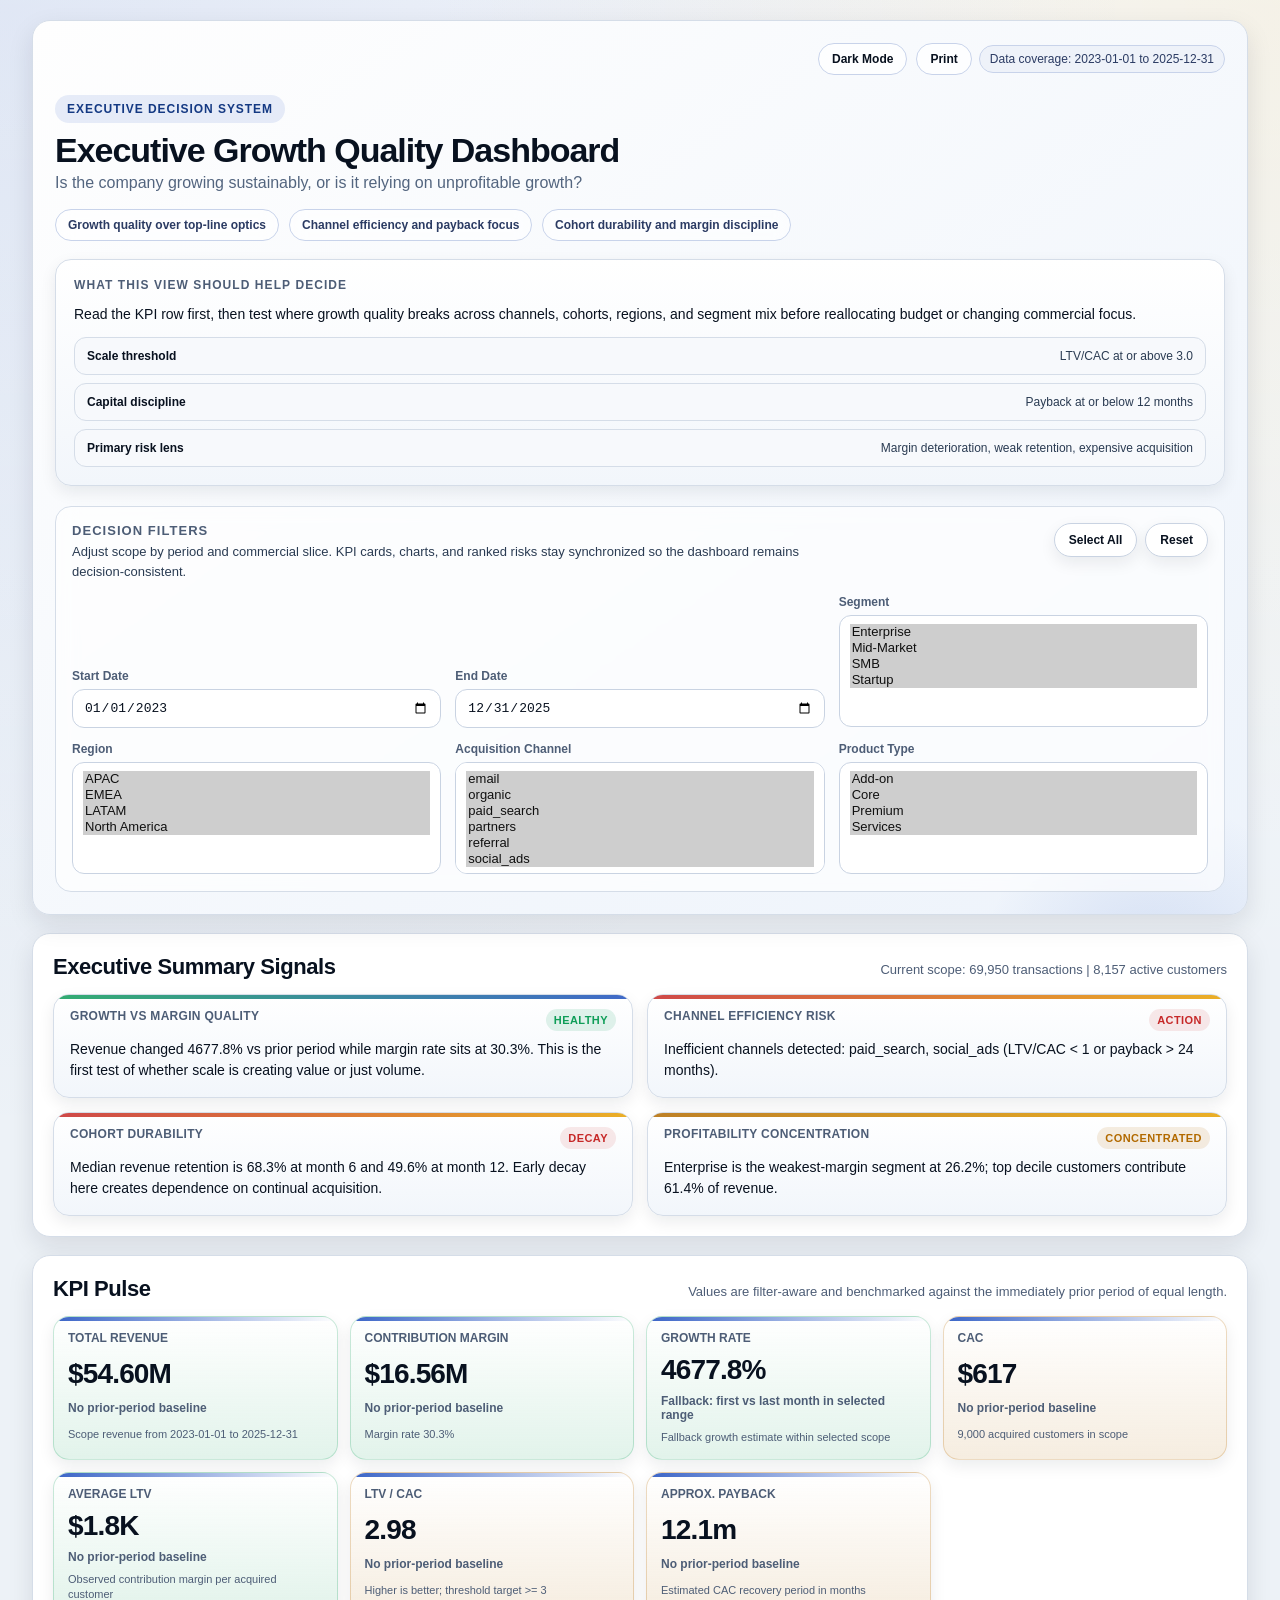
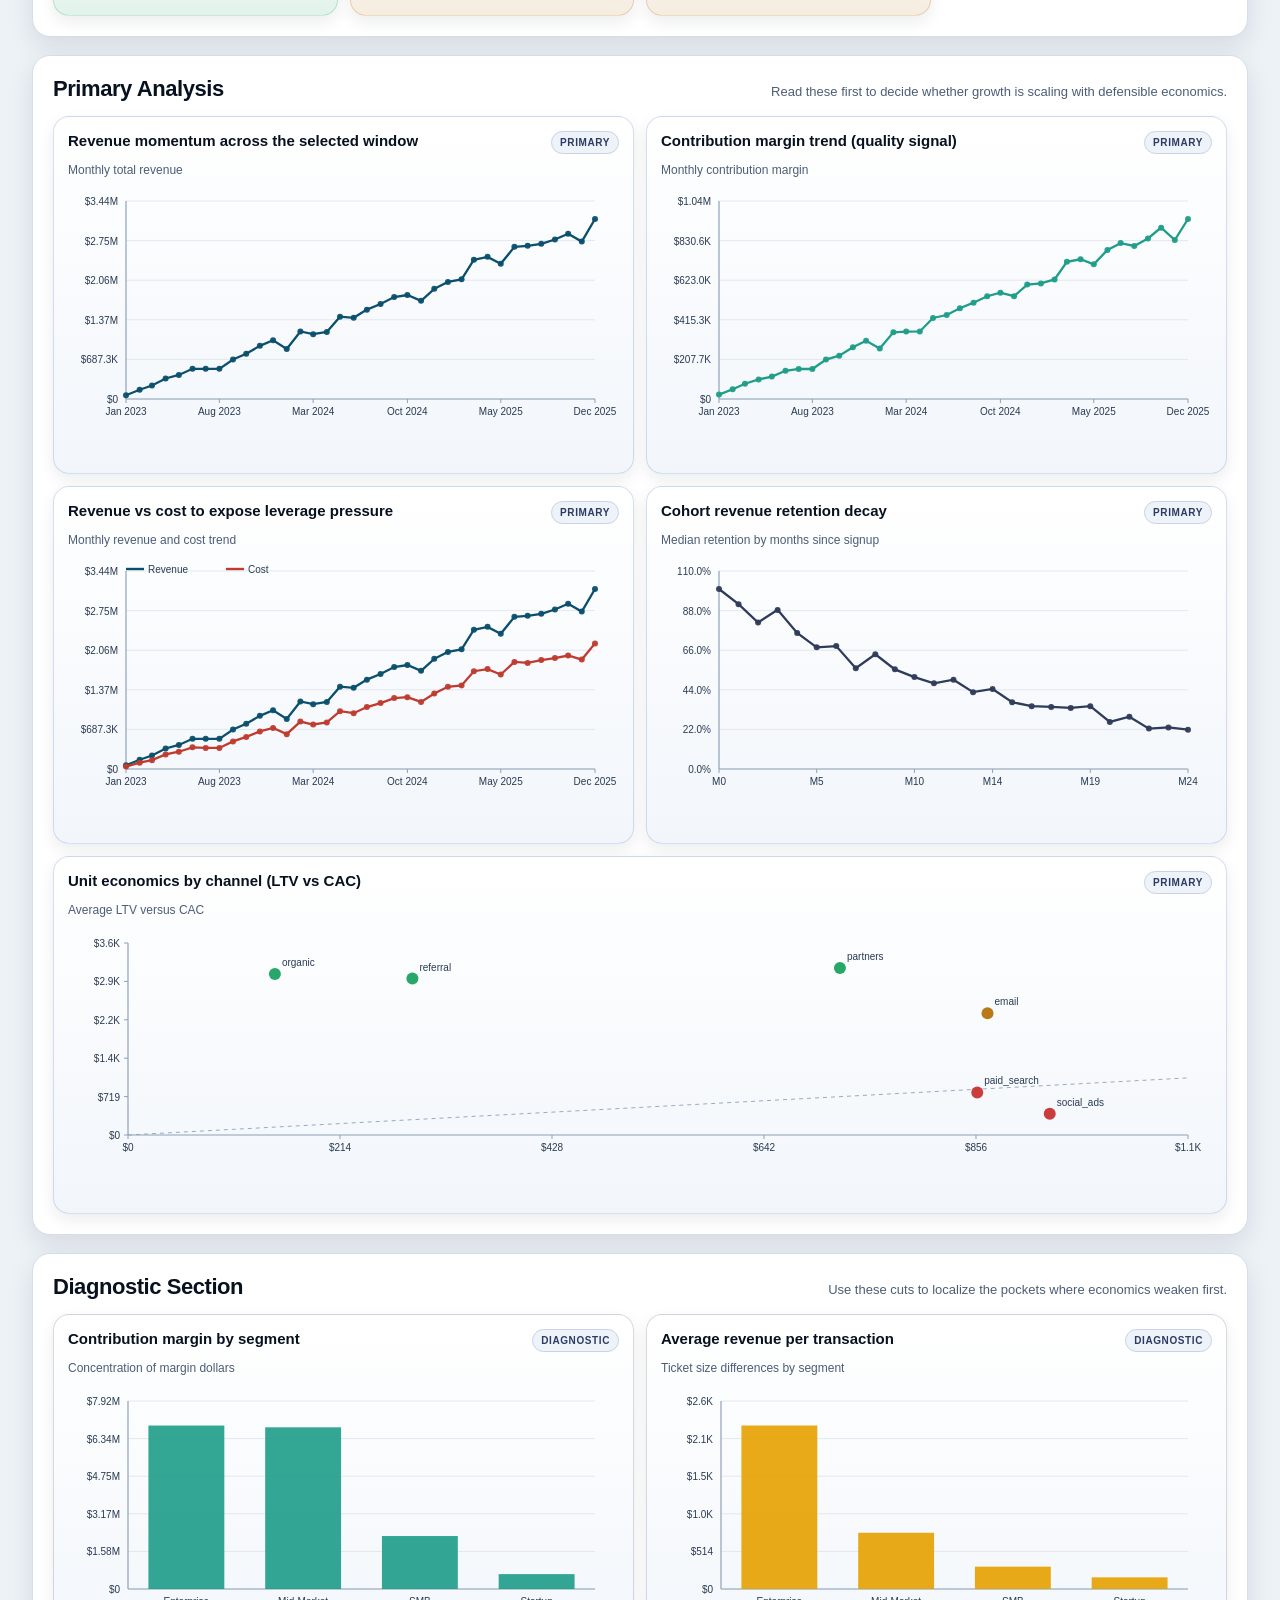
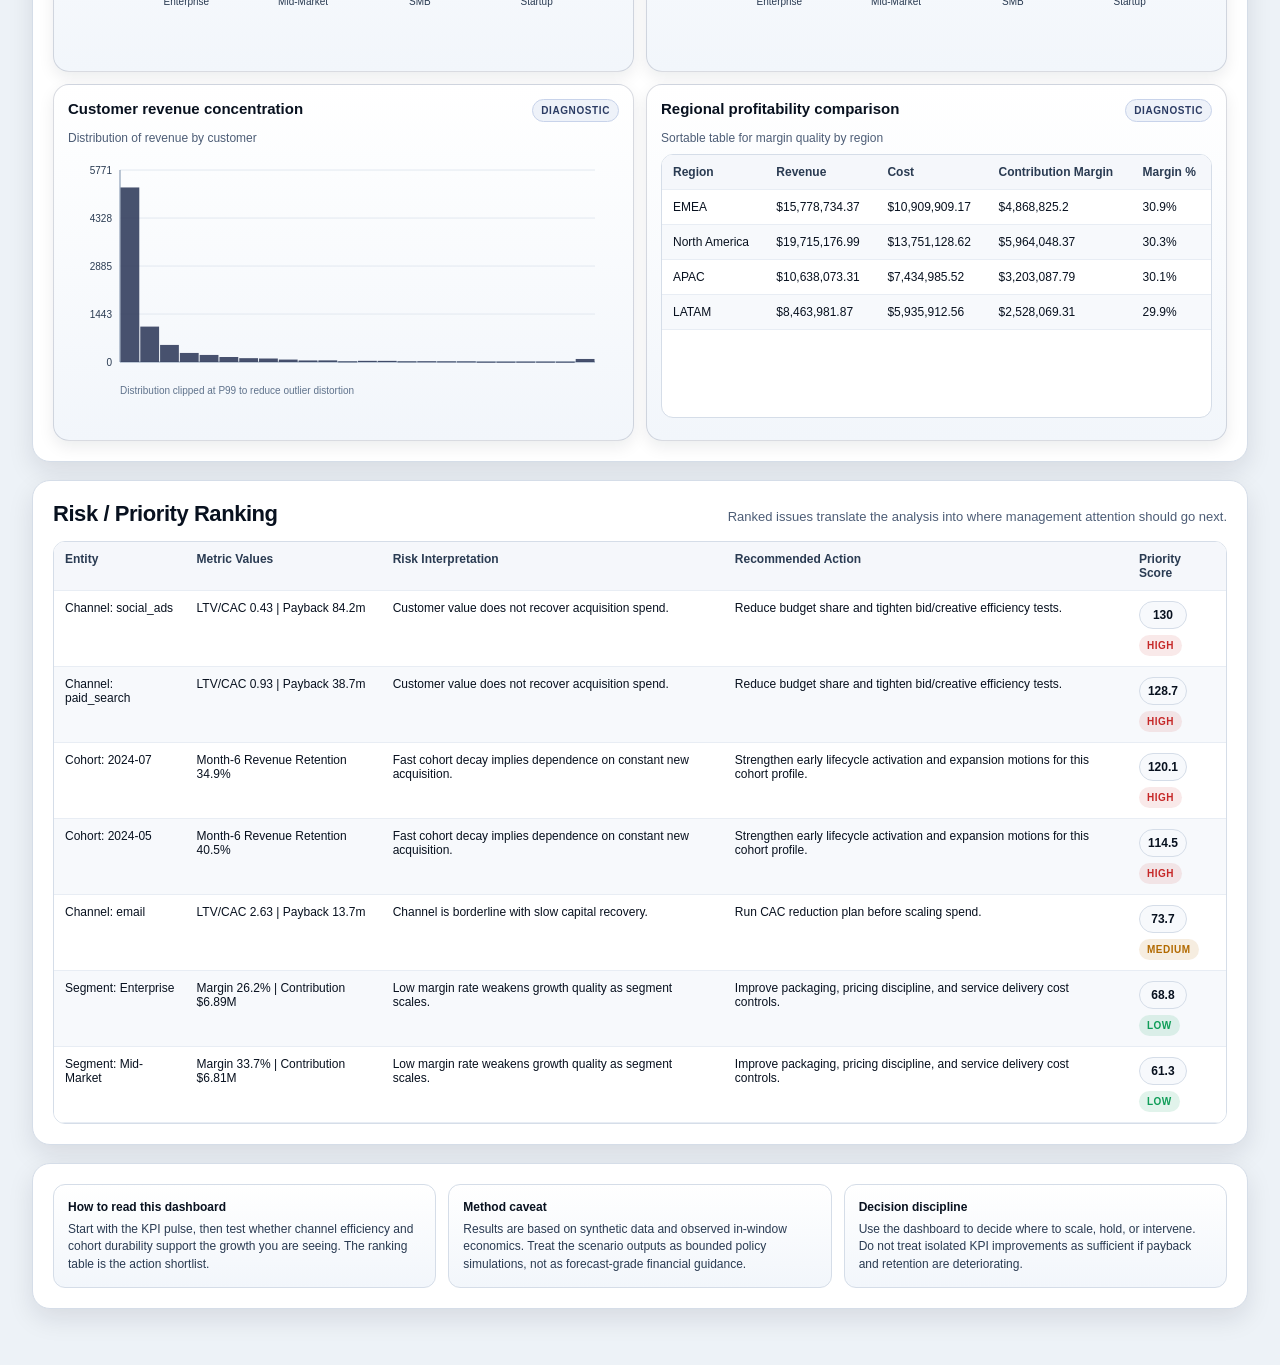
==== outputs/dashboard/executive-revenue-unit-economics-command-center.html @ 3bee11ba "upgrade dashboard visual hierarchy for executive use" ====
<!DOCTYPE html>
<html lang="en">
<head>
  <meta charset="UTF-8" />
  <meta name="viewport" content="width=device-width, initial-scale=1.0" />
  <title>Executive Growth Quality Dashboard</title>
  <style>
    :root {
      color-scheme: light;
      --bg: #edf2f7;
      --panel: #ffffff;
      --panel-soft: #f7f9fc;
      --panel-tint: #f2f6fb;
      --ink: #08111f;
      --sub: #4d5d76;
      --line: #d5dde8;
      --line-soft: #e8edf4;
      --brand: #1f4fbf;
      --brand-strong: #143983;
      --brand-soft: rgba(31, 79, 191, 0.10);
      --good: #0f9d58;
      --bad: #c62828;
      --warn: #b26a00;
      --good-soft: rgba(15, 157, 88, 0.12);
      --bad-soft: rgba(198, 40, 40, 0.10);
      --warn-soft: rgba(178, 106, 0, 0.12);
      --rev: #0b4f6c;
      --cost: #bf3b2f;
      --margin: #1f9d89;
      --accent: #e7a100;
      --bar: #2f3b5a;
      --header-grad-a: #fefefe;
      --header-grad-b: #edf3fb;
      --hero-ink: #08111f;
      --hero-sub: #53657f;
      --chip-bg: #eef2f9;
      --chip-border: #c8d3ea;
      --chip-ink: #2b3b63;
      --control-bg: #ffffff;
      --control-border: #c9d3e2;
      --table-head-bg: #f5f7fb;
      --table-row-hover: #f2f5fb;
      --chart-grid: #e2e8f0;
      --chart-axis: #8fa1b8;
      --chart-text: #2a3b52;
      --chart-muted: #60738c;
      --tooltip-bg: rgba(12, 18, 32, 0.94);
      --shadow: 0 10px 26px rgba(15, 23, 42, 0.10);
      --shadow-soft: 0 6px 16px rgba(15, 23, 42, 0.08);
      --focus-ring: 0 0 0 3px rgba(31, 79, 191, 0.16);
    }

    body[data-theme="dark"] {
      color-scheme: dark;
      --bg: #071425;
      --panel: #0d1b31;
      --panel-soft: #112544;
      --panel-tint: #10233f;
      --ink: #e6eefb;
      --sub: #a8bddc;
      --line: #1e3658;
      --line-soft: #274166;
      --brand: #6ea8ff;
      --brand-strong: #9fc3ff;
      --brand-soft: rgba(110, 168, 255, 0.14);
      --good: #4ade80;
      --bad: #fb7185;
      --warn: #facc15;
      --good-soft: rgba(74, 222, 128, 0.16);
      --bad-soft: rgba(251, 113, 133, 0.16);
      --warn-soft: rgba(250, 204, 21, 0.14);
      --rev: #8bd4ff;
      --cost: #f8a29a;
      --margin: #6ee7cf;
      --accent: #facc15;
      --bar: #9db9ff;
      --header-grad-a: #0d1b31;
      --header-grad-b: #132647;
      --hero-ink: #eef5ff;
      --hero-sub: #abc0dd;
      --chip-bg: #142948;
      --chip-border: #2a4a76;
      --chip-ink: #d7e6ff;
      --control-bg: #132646;
      --control-border: #2c4b77;
      --table-head-bg: #132646;
      --table-row-hover: #132a4a;
      --chart-grid: #2b4569;
      --chart-axis: #6f8fb5;
      --chart-text: #c7d7f2;
      --chart-muted: #8fa7c6;
      --tooltip-bg: rgba(2, 6, 23, 0.96);
      --shadow: 0 12px 28px rgba(2, 6, 23, 0.45);
      --shadow-soft: 0 6px 16px rgba(2, 6, 23, 0.35);
      --focus-ring: 0 0 0 3px rgba(110, 168, 255, 0.18);
    }

    * { box-sizing: border-box; }
    body {
      margin: 0;
      font-family: "Avenir Next", "Segoe UI Variable", "SF Pro Display", "Segoe UI", "Helvetica Neue", Arial, sans-serif;
      background:
        radial-gradient(circle at top left, rgba(31, 79, 191, 0.10), transparent 24%),
        radial-gradient(circle at top right, rgba(231, 161, 0, 0.08), transparent 18%),
        linear-gradient(180deg, rgba(255,255,255,0.5), rgba(255,255,255,0) 22%),
        var(--bg);
      color: var(--ink);
      transition: background 180ms ease, color 180ms ease;
    }

    body[data-theme="dark"] {
      background:
        radial-gradient(circle at top left, rgba(110, 168, 255, 0.10), transparent 24%),
        radial-gradient(circle at top right, rgba(250, 204, 21, 0.08), transparent 18%),
        linear-gradient(180deg, rgba(19, 38, 71, 0.38), rgba(19, 38, 71, 0) 22%),
        var(--bg);
    }

    .container {
      width: min(1520px, 95vw);
      margin: 20px auto 56px;
      display: grid;
      gap: 18px;
    }

    .panel {
      background: var(--panel);
      border: 1px solid var(--line);
      border-radius: 18px;
      box-shadow: var(--shadow);
      padding: 20px;
    }

    .header-panel {
      display: grid;
      gap: 20px;
      background: linear-gradient(145deg, var(--header-grad-a), var(--header-grad-b));
      padding: 22px;
      overflow: hidden;
      position: relative;
    }

    .header-panel::after {
      content: "";
      position: absolute;
      inset: auto -8% -28% auto;
      width: 380px;
      height: 380px;
      border-radius: 999px;
      background: radial-gradient(circle, rgba(31, 79, 191, 0.13), transparent 65%);
      pointer-events: none;
    }

    .header-top {
      display: flex;
      justify-content: flex-end;
      gap: 16px;
      align-items: flex-start;
      flex-wrap: wrap;
    }

    .header-layout {
      display: grid;
      grid-template-columns: minmax(0, 1.8fr) minmax(320px, 0.95fr);
      gap: 18px;
      align-items: stretch;
      position: relative;
      z-index: 1;
    }

    .header-copy {
      display: grid;
      gap: 10px;
      align-content: start;
    }

    .eyebrow {
      display: inline-flex;
      width: fit-content;
      align-items: center;
      gap: 8px;
      padding: 7px 12px;
      border-radius: 999px;
      background: var(--brand-soft);
      color: var(--brand-strong);
      font-size: 12px;
      font-weight: 800;
      letter-spacing: 0.08em;
      text-transform: uppercase;
    }

    h1 {
      margin: 0;
      font-size: 34px;
      line-height: 1.05;
      color: var(--hero-ink);
      letter-spacing: -0.03em;
    }

    .subtitle {
      margin-top: 2px;
      color: var(--hero-sub);
      font-size: 16px;
      line-height: 1.5;
      max-width: 860px;
    }

    .header-tools {
      display: flex;
      align-items: center;
      gap: 8px;
      flex-wrap: wrap;
    }

    .signal-row {
      display: flex;
      gap: 10px;
      flex-wrap: wrap;
      margin-top: 4px;
    }

    .signal-pill {
      display: inline-flex;
      align-items: center;
      padding: 8px 12px;
      border-radius: 999px;
      background: rgba(255, 255, 255, 0.55);
      border: 1px solid var(--chip-border);
      color: var(--chip-ink);
      font-size: 12px;
      font-weight: 700;
      backdrop-filter: blur(8px);
    }

    body[data-theme="dark"] .signal-pill {
      background: rgba(13, 27, 49, 0.78);
    }

    .decision-brief {
      border: 1px solid var(--line);
      border-radius: 16px;
      background: linear-gradient(180deg, var(--panel), var(--panel-tint));
      padding: 18px;
      display: grid;
      gap: 12px;
      box-shadow: var(--shadow-soft);
    }

    .decision-title {
      font-size: 12px;
      font-weight: 800;
      letter-spacing: 0.09em;
      text-transform: uppercase;
      color: var(--sub);
    }

    .decision-text {
      color: var(--ink);
      font-size: 14px;
      line-height: 1.5;
    }

    .rule-grid {
      display: grid;
      gap: 8px;
    }

    .rule-chip {
      display: flex;
      justify-content: space-between;
      gap: 12px;
      align-items: center;
      padding: 10px 12px;
      border-radius: 12px;
      border: 1px solid var(--line);
      background: var(--panel-soft);
      font-size: 12px;
      line-height: 1.35;
      color: var(--chart-text);
    }

    .rule-chip strong {
      color: var(--ink);
      font-size: 12px;
    }

    .print-coverage {
      display: none;
      margin-top: 6px;
      font-size: 12px;
      color: var(--sub);
    }

    .meta-chip {
      background: var(--chip-bg);
      border: 1px solid var(--chip-border);
      color: var(--chip-ink);
      border-radius: 999px;
      padding: 6px 10px;
      font-size: 12px;
      white-space: nowrap;
    }

    .theme-btn,
    .print-btn {
      border: 1px solid var(--chip-border);
      background: rgba(255, 255, 255, 0.72);
      color: var(--ink);
      border-radius: 999px;
      padding: 8px 13px;
      font-size: 12px;
      font-weight: 700;
      cursor: pointer;
      white-space: nowrap;
      backdrop-filter: blur(8px);
    }

    .theme-btn:hover,
    .print-btn:hover {
      background: var(--panel-soft);
    }

    body[data-theme="dark"] .theme-btn,
    body[data-theme="dark"] .print-btn {
      background: rgba(13, 27, 49, 0.82);
    }

    .theme-btn:focus-visible,
    .print-btn:focus-visible,
    .btn:focus-visible,
    input[type="date"]:focus-visible,
    select:focus-visible {
      outline: none;
      box-shadow: var(--focus-ring);
    }

    .filters-shell {
      border: 1px solid var(--line);
      border-radius: 16px;
      background: rgba(255, 255, 255, 0.66);
      backdrop-filter: blur(10px);
      padding: 16px;
      display: grid;
      gap: 14px;
      position: relative;
      z-index: 1;
    }

    body[data-theme="dark"] .filters-shell {
      background: rgba(13, 27, 49, 0.72);
    }

    .filters-top {
      display: flex;
      justify-content: space-between;
      align-items: flex-start;
      gap: 12px;
      flex-wrap: wrap;
    }

    .filters-title {
      margin: 0 0 4px;
      font-size: 13px;
      font-weight: 800;
      letter-spacing: 0.08em;
      text-transform: uppercase;
      color: var(--sub);
    }

    .filters-note {
      margin: 0;
      max-width: 760px;
      font-size: 13px;
      line-height: 1.5;
      color: var(--chart-text);
    }

    .filter-actions {
      display: flex;
      gap: 8px;
      align-items: center;
      flex-wrap: wrap;
    }

    .filter-grid {
      display: grid;
      grid-template-columns: repeat(6, minmax(150px, 1fr));
      gap: 14px;
      align-items: end;
    }

    .filter-group label {
      display: block;
      font-size: 12px;
      color: var(--sub);
      margin-bottom: 6px;
      font-weight: 600;
    }

    input[type="date"], select {
      width: 100%;
      border: 1px solid var(--control-border);
      border-radius: 12px;
      padding: 10px 11px;
      font-size: 13px;
      background: var(--control-bg);
      color: var(--ink);
      transition: border-color 120ms ease, box-shadow 120ms ease, background 120ms ease;
    }

    select[multiple] {
      min-height: 112px;
      padding: 8px 10px;
    }

    .btn {
      border: 1px solid var(--control-border);
      background: var(--panel);
      color: var(--ink);
      border-radius: 999px;
      padding: 9px 14px;
      font-size: 12px;
      font-weight: 700;
      cursor: pointer;
      box-shadow: var(--shadow-soft);
    }

    .btn:hover { background: var(--control-bg); }

    .summary-strip {
      display: grid;
      grid-template-columns: repeat(4, minmax(220px, 1fr));
      gap: 14px;
    }

    .summary-card {
      border: 1px solid var(--line);
      border-radius: 16px;
      padding: 14px 16px 16px;
      background: linear-gradient(180deg, var(--panel), var(--panel-tint));
      box-shadow: var(--shadow-soft);
      position: relative;
      overflow: hidden;
      display: grid;
      gap: 8px;
    }

    .summary-card::before {
      content: "";
      position: absolute;
      top: 0;
      left: 0;
      height: 4px;
      width: 100%;
      background: linear-gradient(90deg, var(--brand), var(--accent));
      opacity: 0.85;
    }

    .summary-card[data-tone="good"]::before { background: linear-gradient(90deg, var(--good), var(--brand)); }
    .summary-card[data-tone="warn"]::before { background: linear-gradient(90deg, var(--warn), var(--accent)); }
    .summary-card[data-tone="bad"]::before { background: linear-gradient(90deg, var(--bad), var(--accent)); }

    .summary-head {
      display: flex;
      justify-content: space-between;
      gap: 10px;
      align-items: flex-start;
    }

    .summary-title {
      font-size: 12px;
      color: var(--sub);
      font-weight: 700;
      text-transform: uppercase;
      letter-spacing: 0.3px;
    }

    .summary-badge {
      flex: 0 0 auto;
      padding: 5px 8px;
      border-radius: 999px;
      font-size: 11px;
      font-weight: 800;
      letter-spacing: 0.04em;
      text-transform: uppercase;
      background: var(--brand-soft);
      color: var(--brand-strong);
    }

    .summary-badge.good {
      color: var(--good);
      background: var(--good-soft);
    }

    .summary-badge.warn {
      color: var(--warn);
      background: var(--warn-soft);
    }

    .summary-badge.bad {
      color: var(--bad);
      background: var(--bad-soft);
    }

    .summary-text {
      font-size: 14px;
      line-height: 1.5;
      color: var(--ink);
    }

    .kpi-grid {
      display: grid;
      grid-template-columns: repeat(7, minmax(145px, 1fr));
      gap: 12px;
    }

    .kpi-card {
      border: 1px solid var(--line);
      border-radius: 16px;
      padding: 14px;
      background: linear-gradient(180deg, var(--panel), var(--panel-tint));
      min-height: 132px;
      box-shadow: var(--shadow-soft);
      display: grid;
      gap: 6px;
      position: relative;
      overflow: hidden;
    }

    .kpi-card::before {
      content: "";
      position: absolute;
      inset: 0 auto auto 0;
      width: 100%;
      height: 4px;
      background: linear-gradient(90deg, var(--brand), rgba(255,255,255,0));
      opacity: 0.88;
    }

    .kpi-card[data-tone="good"] {
      border-color: rgba(15, 157, 88, 0.22);
      background: linear-gradient(180deg, var(--panel), var(--good-soft));
    }

    .kpi-card[data-tone="warn"] {
      border-color: rgba(178, 106, 0, 0.24);
      background: linear-gradient(180deg, var(--panel), var(--warn-soft));
    }

    .kpi-card[data-tone="bad"] {
      border-color: rgba(198, 40, 40, 0.20);
      background: linear-gradient(180deg, var(--panel), var(--bad-soft));
    }

    .kpi-label {
      font-size: 12px;
      color: var(--sub);
      font-weight: 700;
      margin-bottom: 4px;
      text-transform: uppercase;
    }

    .kpi-value {
      font-size: 28px;
      font-weight: 800;
      line-height: 1.1;
      color: var(--ink);
      margin-bottom: 2px;
      letter-spacing: -0.03em;
    }

    .kpi-delta { font-size: 12px; font-weight: 700; }
    .kpi-delta.positive { color: var(--good); }
    .kpi-delta.negative { color: var(--bad); }
    .kpi-delta.neutral { color: var(--sub); }
    .kpi-note { font-size: 11px; color: var(--sub); margin-top: 2px; line-height: 1.35; }

    .section-head {
      display: flex;
      justify-content: space-between;
      align-items: baseline;
      margin-bottom: 14px;
      gap: 12px;
    }

    .section-head h2 {
      margin: 0;
      font-size: 22px;
      color: var(--ink);
      letter-spacing: -0.02em;
    }

    .section-head p {
      margin: 0;
      font-size: 13px;
      color: var(--sub);
    }

    .chart-grid-primary {
      display: grid;
      grid-template-columns: repeat(2, minmax(300px, 1fr));
      gap: 12px;
    }

    .chart-grid-primary .chart-card:nth-child(5) {
      grid-column: span 2;
    }

    .chart-grid-diagnostic {
      display: grid;
      grid-template-columns: repeat(2, minmax(300px, 1fr));
      gap: 12px;
    }

    .chart-card {
      border: 1px solid var(--line);
      border-radius: 16px;
      background: linear-gradient(180deg, var(--panel), var(--panel-tint));
      padding: 14px;
      min-height: 350px;
      display: grid;
      grid-template-rows: auto auto 1fr;
      gap: 8px;
      box-shadow: var(--shadow-soft);
    }

    .chart-card.primary { border-color: rgba(31, 79, 191, 0.18); }
    .chart-card.diagnostic { border-color: rgba(47, 59, 90, 0.18); }

    .chart-head {
      display: flex;
      justify-content: space-between;
      gap: 10px;
      align-items: flex-start;
    }

    .chart-tag {
      flex: 0 0 auto;
      padding: 5px 8px;
      border-radius: 999px;
      font-size: 10px;
      font-weight: 800;
      letter-spacing: 0.06em;
      text-transform: uppercase;
      background: var(--chip-bg);
      color: var(--chip-ink);
      border: 1px solid var(--chip-border);
    }

    .chart-title {
      font-size: 15px;
      font-weight: 700;
      color: var(--ink);
      margin: 0;
      line-height: 1.35;
    }

    .chart-subtitle {
      margin: 0;
      font-size: 12px;
      color: var(--sub);
      line-height: 1.4;
    }

    .chart-surface {
      width: 100%;
      height: 272px;
      position: relative;
    }

    .chart-empty {
      width: 100%;
      height: 272px;
      display: grid;
      place-items: center;
      color: var(--chart-muted);
      font-size: 13px;
      border: 1px dashed var(--control-border);
      border-radius: 8px;
      background: var(--panel-soft);
    }

    .table-wrap {
      overflow-x: auto;
      border: 1px solid var(--line);
      border-radius: 12px;
      max-height: 264px;
      background: var(--panel);
    }

    table {
      border-collapse: collapse;
      width: 100%;
      font-size: 12px;
      background: var(--panel);
    }

    th, td {
      padding: 10px 11px;
      border-bottom: 1px solid var(--line-soft);
      text-align: left;
      vertical-align: top;
    }

    th {
      background: var(--table-head-bg);
      color: var(--chart-text);
      cursor: pointer;
      position: sticky;
      top: 0;
      z-index: 1;
      user-select: none;
    }

    tr:hover td { background: var(--table-row-hover); }

    tbody tr:nth-child(even) td { background: var(--panel-soft); }

    .risk-score {
      display: inline-flex;
      align-items: center;
      justify-content: center;
      min-width: 48px;
      padding: 6px 8px;
      border-radius: 999px;
      font-weight: 800;
      background: var(--panel-soft);
      border: 1px solid var(--line);
      color: var(--ink);
    }

    .risk-badge {
      display: inline-flex;
      align-items: center;
      padding: 5px 8px;
      border-radius: 999px;
      font-size: 10px;
      font-weight: 800;
      letter-spacing: 0.05em;
      text-transform: uppercase;
    }

    .risk-badge.high {
      color: var(--bad);
      background: var(--bad-soft);
    }

    .risk-badge.medium {
      color: var(--warn);
      background: var(--warn-soft);
    }

    .risk-badge.low {
      color: var(--good);
      background: var(--good-soft);
    }

    .footer-grid {
      display: grid;
      grid-template-columns: repeat(3, minmax(220px, 1fr));
      gap: 12px;
      font-size: 12px;
      color: var(--chart-text);
    }

    .foot-block {
      border: 1px solid var(--line);
      border-radius: 12px;
      padding: 14px;
      background: linear-gradient(180deg, var(--panel), var(--panel-tint));
      line-height: 1.45;
    }

    .foot-block strong {
      display: block;
      margin-bottom: 4px;
      color: var(--ink);
    }

    .tooltip {
      position: fixed;
      pointer-events: none;
      background: var(--tooltip-bg);
      color: #fff;
      font-size: 12px;
      border-radius: 6px;
      padding: 6px 8px;
      z-index: 9999;
      display: none;
      max-width: 320px;
      line-height: 1.3;
      box-shadow: 0 6px 16px rgba(0, 0, 0, 0.25);
    }

    @media (max-width: 1280px) {
      .kpi-grid { grid-template-columns: repeat(4, minmax(130px, 1fr)); }
      .summary-strip { grid-template-columns: repeat(2, minmax(220px, 1fr)); }
      .filter-grid { grid-template-columns: repeat(3, minmax(160px, 1fr)); }
      .header-layout { grid-template-columns: 1fr; }
    }

    @media (max-width: 900px) {
      .chart-grid-primary,
      .chart-grid-diagnostic {
        grid-template-columns: 1fr;
      }
      .chart-grid-primary .chart-card:nth-child(5) { grid-column: span 1; }
      .kpi-grid { grid-template-columns: repeat(2, minmax(120px, 1fr)); }
      .summary-strip { grid-template-columns: 1fr; }
      .filter-grid { grid-template-columns: 1fr; }
      .footer-grid { grid-template-columns: 1fr; }
      .header-tools { width: 100%; justify-content: flex-start; }
      .filters-top { flex-direction: column; }
      h1 { font-size: 28px; }
    }

    @media print {
      :root { color-scheme: light; }
      body {
        background: #ffffff;
        color: #111827;
      }
      .container {
        width: 100%;
        margin: 0;
        gap: 12px;
      }
      .panel {
        box-shadow: none;
        border: 1px solid #d1d5db;
        page-break-inside: avoid;
      }
      .header-panel {
        background: #ffffff;
      }
      .theme-btn,
      .print-btn,
      .filter-actions,
      .meta-chip {
        display: none !important;
      }
      .filters-shell {
        border: 1px solid #d1d5db;
        background: #ffffff;
      }
      .print-coverage { display: block; }
      .chart-card,
      .kpi-card,
      .summary-card,
      .foot-block {
        box-shadow: none;
      }
      .tooltip {
        display: none !important;
      }
      .chart-surface,
      .chart-empty {
        height: 220px;
      }
      .table-wrap {
        max-height: none;
      }
      .signal-pill,
      .decision-brief {
        break-inside: avoid;
      }
    }
  </style>
</head>
<body>
  <div class="container">
    <section class="panel header-panel">
      <div class="header-top">
        <div class="header-tools">
          <button class="theme-btn" id="btn-theme" type="button" aria-label="Toggle theme"></button>
          <button class="print-btn" id="btn-print" type="button" aria-label="Print dashboard">Print</button>
          <div class="meta-chip" id="coverage-chip"></div>
        </div>
      </div>

      <div class="header-layout">
        <div class="header-copy">
          <div class="eyebrow">Executive Decision System</div>
          <div>
            <h1 id="dashboard-title">Executive Growth Quality Dashboard</h1>
            <div class="subtitle" id="dashboard-subtitle"></div>
            <div class="print-coverage" id="coverage-print"></div>
          </div>
          <div class="signal-row">
            <div class="signal-pill">Growth quality over top-line optics</div>
            <div class="signal-pill">Channel efficiency and payback focus</div>
            <div class="signal-pill">Cohort durability and margin discipline</div>
          </div>
        </div>

        <aside class="decision-brief">
          <div class="decision-title">What this view should help decide</div>
          <div class="decision-text">
            Read the KPI row first, then test where growth quality breaks across channels, cohorts, regions, and segment mix before reallocating budget or changing commercial focus.
          </div>
          <div class="rule-grid">
            <div class="rule-chip"><strong>Scale threshold</strong><span>LTV/CAC at or above 3.0</span></div>
            <div class="rule-chip"><strong>Capital discipline</strong><span>Payback at or below 12 months</span></div>
            <div class="rule-chip"><strong>Primary risk lens</strong><span>Margin deterioration, weak retention, expensive acquisition</span></div>
          </div>
        </aside>
      </div>

      <div class="filters-shell">
        <div class="filters-top">
          <div>
            <p class="filters-title">Decision Filters</p>
            <p class="filters-note">Adjust scope by period and commercial slice. KPI cards, charts, and ranked risks stay synchronized so the dashboard remains decision-consistent.</p>
          </div>
          <div class="filter-actions">
            <button class="btn" id="btn-select-all">Select All</button>
            <button class="btn" id="btn-reset">Reset</button>
          </div>
        </div>

        <div class="filter-grid">
          <div class="filter-group">
            <label for="filter-start">Start Date</label>
            <input id="filter-start" type="date" />
          </div>
          <div class="filter-group">
            <label for="filter-end">End Date</label>
            <input id="filter-end" type="date" />
          </div>
          <div class="filter-group">
            <label for="filter-segment">Segment</label>
            <select id="filter-segment" multiple></select>
          </div>
          <div class="filter-group">
            <label for="filter-region">Region</label>
            <select id="filter-region" multiple></select>
          </div>
          <div class="filter-group">
            <label for="filter-channel">Acquisition Channel</label>
            <select id="filter-channel" multiple></select>
          </div>
          <div class="filter-group">
            <label for="filter-product">Product Type</label>
            <select id="filter-product" multiple></select>
          </div>
        </div>
      </div>
    </section>

    <section class="panel">
      <div class="section-head">
        <h2>Executive Summary Signals</h2>
        <p id="summary-context"></p>
      </div>
      <div class="summary-strip" id="summary-strip"></div>
    </section>

    <section class="panel">
      <div class="section-head">
        <h2>KPI Pulse</h2>
        <p>Values are filter-aware and benchmarked against the immediately prior period of equal length.</p>
      </div>
      <div class="kpi-grid" id="kpi-grid"></div>
    </section>

    <section class="panel">
      <div class="section-head">
        <h2>Primary Analysis</h2>
        <p>Read these first to decide whether growth is scaling with defensible economics.</p>
      </div>
      <div class="chart-grid-primary">
        <div class="chart-card primary">
          <div class="chart-head">
            <h3 class="chart-title">Revenue momentum across the selected window</h3>
            <span class="chart-tag">Primary</span>
          </div>
          <p class="chart-subtitle">Monthly total revenue</p>
          <div id="chart-revenue" class="chart-surface"></div>
        </div>
        <div class="chart-card primary">
          <div class="chart-head">
            <h3 class="chart-title">Contribution margin trend (quality signal)</h3>
            <span class="chart-tag">Primary</span>
          </div>
          <p class="chart-subtitle">Monthly contribution margin</p>
          <div id="chart-margin" class="chart-surface"></div>
        </div>
        <div class="chart-card primary">
          <div class="chart-head">
            <h3 class="chart-title">Revenue vs cost to expose leverage pressure</h3>
            <span class="chart-tag">Primary</span>
          </div>
          <p class="chart-subtitle">Monthly revenue and cost trend</p>
          <div id="chart-revenue-cost" class="chart-surface"></div>
        </div>
        <div class="chart-card primary">
          <div class="chart-head">
            <h3 class="chart-title">Cohort revenue retention decay</h3>
            <span class="chart-tag">Primary</span>
          </div>
          <p class="chart-subtitle">Median retention by months since signup</p>
          <div id="chart-cohort-retention" class="chart-surface"></div>
        </div>
        <div class="chart-card primary">
          <div class="chart-head">
            <h3 class="chart-title">Unit economics by channel (LTV vs CAC)</h3>
            <span class="chart-tag">Primary</span>
          </div>
          <p class="chart-subtitle">Average LTV versus CAC</p>
          <div id="chart-ltv-cac" class="chart-surface"></div>
        </div>
      </div>
    </section>

    <section class="panel">
      <div class="section-head">
        <h2>Diagnostic Section</h2>
        <p>Use these cuts to localize the pockets where economics weaken first.</p>
      </div>
      <div class="chart-grid-diagnostic">
        <div class="chart-card diagnostic">
          <div class="chart-head">
            <h3 class="chart-title">Contribution margin by segment</h3>
            <span class="chart-tag">Diagnostic</span>
          </div>
          <p class="chart-subtitle">Concentration of margin dollars</p>
          <div id="chart-segment-margin" class="chart-surface"></div>
        </div>
        <div class="chart-card diagnostic">
          <div class="chart-head">
            <h3 class="chart-title">Average revenue per transaction</h3>
            <span class="chart-tag">Diagnostic</span>
          </div>
          <p class="chart-subtitle">Ticket size differences by segment</p>
          <div id="chart-arpt-segment" class="chart-surface"></div>
        </div>
        <div class="chart-card diagnostic">
          <div class="chart-head">
            <h3 class="chart-title">Customer revenue concentration</h3>
            <span class="chart-tag">Diagnostic</span>
          </div>
          <p class="chart-subtitle">Distribution of revenue by customer</p>
          <div id="chart-revenue-distribution" class="chart-surface"></div>
        </div>
        <div class="chart-card diagnostic">
          <div class="chart-head">
            <h3 class="chart-title">Regional profitability comparison</h3>
            <span class="chart-tag">Diagnostic</span>
          </div>
          <p class="chart-subtitle">Sortable table for margin quality by region</p>
          <div class="table-wrap">
            <table id="region-table"></table>
          </div>
        </div>
      </div>
    </section>

    <section class="panel">
      <div class="section-head">
        <h2>Risk / Priority Ranking</h2>
        <p>Ranked issues translate the analysis into where management attention should go next.</p>
      </div>
      <div class="table-wrap" style="max-height:none;">
        <table id="risk-table"></table>
      </div>
    </section>

    <section class="panel">
      <div class="footer-grid">
        <div class="foot-block">
          <strong>How to read this dashboard</strong>
          Start with the KPI pulse, then test whether channel efficiency and cohort durability support the growth you are seeing. The ranking table is the action shortlist.
        </div>
        <div class="foot-block">
          <strong>Method caveat</strong>
          Results are based on synthetic data and observed in-window economics. Treat the scenario outputs as bounded policy simulations, not as forecast-grade financial guidance.
        </div>
        <div class="foot-block">
          <strong>Decision discipline</strong>
          Use the dashboard to decide where to scale, hold, or intervene. Do not treat isolated KPI improvements as sufficient if payback and retention are deteriorating.
        </div>
      </div>
    </section>
  </div>

  <div class="tooltip" id="tooltip"></div>

  <script>
    const DASHBOARD_DATA = {"meta":{"project_name":"Revenue Analytics & Unit Economics System","dashboard_title":"Executive Growth Quality Dashboard","question":"Is the company growing sustainably, or is it relying on unprofitable growth?","coverage_start":"2023-01-01","coverage_end":"2025-12-31","data_fingerprint":23682186130550317793,"values":{"segments":["Enterprise","Mid-Market","SMB","Startup"],"regions":["APAC","EMEA","LATAM","North America"],"acquisition_channels":["email","organic","paid_search","partners","referral","social_ads"],"product_types":["Add-on","Core","Premium","Services"]},"metric_policy":{"efficiency_thresholds":{"ltv_cac_target":3.0,"payback_target_months":12.0,"ineff_ltv_cac":1.0,"ineff_payback_months":24.0},"risk_score_weights":{"low_efficiency_base":90.0,"borderline_base":60.0,"payback_cap_points":40.0,"segment_margin_floor":0.35,"segment_base":60.0,"cohort_base":55.0}}},"customers":[{"cid":"C0006120","sd":"2023-01-01","seg":"Mid-Market","reg":"LATAM","ch":"social_ads"},{"cid":"C0005482","sd":"2023-01-01","seg":"Mid-Market","reg":"LATAM","ch":"organic"},{"cid":"C0003503","sd":"2023-01-02","seg":"SMB","reg":"LATAM","ch":"paid_search"},{"cid":"C0003151","sd":"2023-01-02","seg":"SMB","reg":"North America","ch":"paid_search"},{"cid":"C0001158","sd":"2023-01-02","seg":"Mid-Market","reg":"APAC","ch":"organic"},{"cid":"C0001837","sd":"2023-01-02","seg":"Mid-Market","reg":"LATAM","ch":"social_ads"},{"cid":"C0000744","sd":"2023-01-03","seg":"Enterprise","reg":"APAC","ch":"referral"},{"cid":"C0002880","sd":"2023-01-03","seg":"Startup","reg":"North America","ch":"referral"},{"cid":"C0007031","sd":"2023-01-03","seg":"Mid-Market","reg":"North America","ch":"partners"},{"cid":"C0008035","sd":"2023-01-03","seg":"Startup","reg":"APAC","ch":"social_ads"},{"cid":"C0005540","sd":"2023-01-03","seg":"Mid-Market","reg":"APAC","ch":"organic"},{"cid":"C0003453","sd":"2023-01-03","seg":"SMB","reg":"EMEA","ch":"organic"},{"cid":"C0004642","sd":"2023-01-03","seg":"SMB","reg":"EMEA","ch":"organic"},{"cid":"C0007009","sd":"2023-01-03","seg":"Mid-Market","reg":"North America","ch":"referral"},{"cid":"C0001221","sd":"2023-01-03","seg":"Startup","reg":"EMEA","ch":"organic"},{"cid":"C0004553","sd":"2023-01-04","seg":"SMB","reg":"APAC","ch":"paid_search"},{"cid":"C0000741","sd":"2023-01-04","seg":"Mid-Market","reg":"EMEA","ch":"referral"},{"cid":"C0008584","sd":"2023-01-05","seg":"Startup","reg":"LATAM","ch":"social_ads"},{"cid":"C0003877","sd":"2023-01-05","seg":"Mid-Market","reg":"LATAM","ch":"organic"},{"cid":"C0003492","sd":"2023-01-06","seg":"SMB","reg":"LATAM","ch":"paid_search"},{"cid":"C0004419","sd":"2023-01-06","seg":"Startup","reg":"EMEA","ch":"paid_search"},{"cid":"C0006403","sd":"2023-01-06","seg":"Startup","reg":"North America","ch":"paid_search"},{"cid":"C0008015","sd":"2023-01-06","seg":"SMB","reg":"LATAM","ch":"organic"},{"cid":"C0008299","sd":"2023-01-06","seg":"Startup","reg":"APAC","ch":"social_ads"},{"cid":"C0007636","sd":"2023-01-06","seg":"Mid-Market","reg":"LATAM","ch":"social_ads"},{"cid":"C0008959","sd":"2023-01-06","seg":"Mid-Market","reg":"North America","ch":"organic"},{"cid":"C0000998","sd":"2023-01-06","seg":"SMB","reg":"North America","ch":"paid_search"},{"cid":"C0002731","sd":"2023-01-07","seg":"Mid-Market","reg":"EMEA","ch":"partners"},{"cid":"C0004315","sd":"2023-01-07","seg":"SMB","reg":"EMEA","ch":"paid_search"},{"cid":"C0006623","sd":"2023-01-07","seg":"Startup","reg":"LATAM","ch":"social_ads"},{"cid":"C0007466","sd":"2023-01-08","seg":"SMB","reg":"North America","ch":"organic"},{"cid":"C0005183","sd":"2023-01-08","seg":"SMB","reg":"EMEA","ch":"referral"},{"cid":"C0006587","sd":"2023-01-08","seg":"Startup","reg":"APAC","ch":"paid_search"},{"cid":"C0008715","sd":"2023-01-09","seg":"SMB","reg":"North America","ch":"referral"},{"cid":"C0007766","sd":"2023-01-09","seg":"SMB","reg":"EMEA","ch":"email"},{"cid":"C0006159","sd":"2023-01-09","seg":"SMB","reg":"North America","ch":"referral"},{"cid":"C0003207","sd":"2023-01-09","seg":"Startup","reg":"EMEA","ch":"social_ads"},{"cid":"C0005156","sd":"2023-01-09","seg":"Mid-Market","reg":"EMEA","ch":"organic"},{"cid":"C0002585","sd":"2023-01-09","seg":"Mid-Market","reg":"APAC","ch":"partners"},{"cid":"C0005178","sd":"2023-01-10","seg":"SMB","reg":"North America","ch":"organic"},{"cid":"C0000811","sd":"2023-01-10","seg":"SMB","reg":"EMEA","ch":"social_ads"},{"cid":"C0003606","sd":"2023-01-10","seg":"Mid-Market","reg":"EMEA","ch":"organic"},{"cid":"C0004773","sd":"2023-01-10","seg":"SMB","reg":"EMEA","ch":"referral"},{"cid":"C0001617","sd":"2023-01-10","seg":"Mid-Market","reg":"North America","ch":"social_ads"},{"cid":"C0003179","sd":"2023-01-10","seg":"Startup","reg":"North America","ch":"social_ads"},{"cid":"C0007929","sd":"2023-01-11","seg":"Startup","reg":"EMEA","ch":"paid_search"},{"cid":"C0000775","sd":"2023-01-11","seg":"SMB","reg":"North America","ch":"organic"},{"cid":"C0005228","sd":"2023-01-11","seg":"Startup","reg":"EMEA","ch":"social_ads"},{"cid":"C0002299","sd":"2023-01-11","seg":"Enterprise","reg":"APAC","ch":"organic"},{"cid":"C0000647","sd":"2023-01-11","seg":"Startup","reg":"EMEA","ch":"social_ads"},{"cid":"C0001314","sd":"2023-01-11","seg":"Mid-Market","reg":"LATAM","ch":"email"},{"cid":"C0008633","sd":"2023-01-12","seg":"Mid-Market","reg":"North America","ch":"paid_search"},{"cid":"C0003038","sd":"2023-01-12","seg":"Mid-Market","reg":"EMEA","ch":"referral"},{"cid":"C0006989","sd":"2023-01-12","seg":"Startup","reg":"North America","ch":"paid_search"},{"cid":"C0000423","sd":"2023-01-13","seg":"Mid-Market","reg":"EMEA","ch":"referral"},{"cid":"C0007013","sd":"2023-01-13","seg":"Mid-Market","reg":"EMEA","ch":"organic"},{"cid":"C0006042","sd":"2023-01-13","seg":"SMB","reg":"EMEA","ch":"organic"},{"cid":"C0007176","sd":"2023-01-13","seg":"SMB","reg":"EMEA","ch":"organic"},{"cid":"C0007203","sd":"2023-01-13","seg":"SMB","reg":"North America","ch":"social_ads"},{"cid":"C0001323","sd":"2023-01-13","seg":"SMB","reg":"North America","ch":"paid_search"},{"cid":"C0006128","sd":"2023-01-13","seg":"Startup","reg":"North America","ch":"paid_search"},{"cid":"C0005424","sd":"2023-01-14","seg":"Mid-Market","reg":"EMEA","ch":"partners"},{"cid":"C0005451","sd":"2023-01-14","seg":"Mid-Market","reg":"EMEA","ch":"organic"},{"cid":"C0008500","sd":"2023-01-14","seg":"SMB","reg":"EMEA","ch":"paid_search"},{"cid":"C0004775","sd":"2023-01-14","seg":"Mid-Market","reg":"North America","ch":"partners"},{"cid":"C0004156","sd":"2023-01-15","seg":"Startup","reg":"North America","ch":"organic"},{"cid":"C0003463","sd":"2023-01-15","seg":"SMB","reg":"North America","ch":"paid_search"},{"cid":"C0004991","sd":"2023-01-16","seg":"SMB","reg":"APAC","ch":"organic"},{"cid":"C0003439","sd":"2023-01-16","seg":"SMB","reg":"LATAM","ch":"referral"},{"cid":"C0007122","sd":"2023-01-16","seg":"Mid-Market","reg":"North America","ch":"email"},{"cid":"C0007550","sd":"2023-01-16","seg":"SMB","reg":"EMEA","ch":"social_ads"},{"cid":"C0008923","sd":"2023-01-16","seg":"SMB","reg":"EMEA","ch":"partners"},{"cid":"C0004281","sd":"2023-01-17","seg":"SMB","reg":"LATAM","ch":"social_ads"},{"cid":"C0000052","sd":"2023-01-17","seg":"SMB","reg":"LATAM","ch":"referral"},{"cid":"C0001101","sd":"2023-01-17","seg":"Startup","reg":"EMEA","ch":"email"},{"cid":"C0008542","sd":"2023-01-17","seg":"Mid-Market","reg":"EMEA","ch":"paid_search"},{"cid":"C0000595","sd":"2023-01-17","seg":"Startup","reg":"APAC","ch":"referral"},{"cid":"C0005031","sd":"2023-01-17","seg":"Enterprise","reg":"North America","ch":"social_ads"},{"cid":"C0002922","sd":"2023-01-17","seg":"Startup","reg":"LATAM","ch":"organic"},{"cid":"C0008431","sd":"2023-01-18","seg":"SMB","reg":"North America","ch":"paid_search"},{"cid":"C0008741","sd":"2023-01-19","seg":"SMB","reg":"EMEA","ch":"paid_search"},{"cid":"C0006744","sd":"2023-01-19","seg":"SMB","reg":"APAC","ch":"referral"},{"cid":"C0008077","sd":"2023-01-20","seg":"Startup","reg":"North America","ch":"paid_search"},{"cid":"C0007575","sd":"2023-01-20","seg":"SMB","reg":"EMEA","ch":"partners"},{"cid":"C0002384","sd":"2023-01-20","seg":"Mid-Market","reg":"North America","ch":"referral"},{"cid":"C0008294","sd":"2023-01-20","seg":"Startup","reg":"EMEA","ch":"paid_search"},{"cid":"C0004966","sd":"2023-01-21","seg":"SMB","reg":"North America","ch":"email"},{"cid":"C0005922","sd":"2023-01-21","seg":"Mid-Market","reg":"APAC","ch":"organic"},{"cid":"C0000766","sd":"2023-01-21","seg":"SMB","reg":"EMEA","ch":"referral"},{"cid":"C0005594","sd":"2023-01-21","seg":"Mid-Market","reg":"LATAM","ch":"partners"},{"cid":"C0007435","sd":"2023-01-22","seg":"Mid-Market","reg":"LATAM","ch":"paid_search"},{"cid":"C0007100","sd":"2023-01-23","seg":"Mid-Market","reg":"North America","ch":"email"},{"cid":"C0006610","sd":"2023-01-23","seg":"Startup","reg":"North America","ch":"referral"},{"cid":"C0006013","sd":"2023-01-23","seg":"Enterprise","reg":"North America","ch":"organic"},{"cid":"C0003377","sd":"2023-01-23","seg":"Enterprise","reg":"LATAM","ch":"paid_search"},{"cid":"C0005625","sd":"2023-01-23","seg":"SMB","reg":"APAC","ch":"email"},{"cid":"C0000535","sd":"2023-01-24","seg":"SMB","reg":"EMEA","ch":"partners"},{"cid":"C0002394","sd":"2023-01-24","seg":"SMB","reg":"EMEA","ch":"social_ads"},{"cid":"C0004838","sd":"2023-01-24","seg":"Startup","reg":"APAC","ch":"social_ads"},{"cid":"C0002940","sd":"2023-01-25","seg":"SMB","reg":"North America","ch":"organic"},{"cid":"C0001911","sd":"2023-01-25","seg":"Startup","reg":"North America","ch":"organic"},{"cid":"C0008693","sd":"2023-01-26","seg":"Mid-Market","reg":"North America","ch":"email"},{"cid":"C0002958","sd":"2023-01-26","seg":"SMB","reg":"LATAM","ch":"paid_search"},{"cid":"C0006496","sd":"2023-01-27","seg":"Mid-Market","reg":"North America","ch":"organic"},{"cid":"C0002719","sd":"2023-01-27","seg":"Enterprise","reg":"North America","ch":"referral"},{"cid":"C0005305","sd":"2023-01-27","seg":"SMB","reg":"EMEA","ch":"partners"},{"cid":"C0000395","sd":"2023-01-27","seg":"SMB","reg":"North America","ch":"organic"},{"cid":"C0004305","sd":"2023-01-27","seg":"Mid-Market","reg":"APAC","ch":"referral"},{"cid":"C0007062","sd":"2023-01-27","seg":"Enterprise","reg":"North America","ch":"paid_search"},{"cid":"C0001952","sd":"2023-01-27","seg":"Mid-Market","reg":"EMEA","ch":"partners"},{"cid":"C0006625","sd":"2023-01-28","seg":"Startup","reg":"North America","ch":"paid_search"},{"cid":"C0003321","sd":"2023-01-28","seg":"Mid-Market","reg":"EMEA","ch":"social_ads"},{"cid":"C0002539","sd":"2023-01-28","seg":"SMB","reg":"North America","ch":"organic"},{"cid":"C0000841","sd":"2023-01-28","seg":"Mid-Market","reg":"LATAM","ch":"referral"},{"cid":"C0006073","sd":"2023-01-28","seg":"Startup","reg":"EMEA","ch":"paid_search"},{"cid":"C0003218","sd":"2023-01-29","seg":"Mid-Market","reg":"North America","ch":"social_ads"},{"cid":"C0002023","sd":"2023-01-30","seg":"SMB","reg":"EMEA","ch":"email"},{"cid":"C0007406","sd":"2023-01-30","seg":"Startup","reg":"LATAM","ch":"social_ads"},{"cid":"C0000205","sd":"2023-01-31","seg":"Startup","reg":"APAC","ch":"paid_search"},{"cid":"C0003996","sd":"2023-01-31","seg":"Startup","reg":"EMEA","ch":"social_ads"},{"cid":"C0004222","sd":"2023-01-31","seg":"Mid-Market","reg":"APAC","ch":"organic"},{"cid":"C0007974","sd":"2023-01-31","seg":"SMB","reg":"EMEA","ch":"paid_search"},{"cid":"C0002115","sd":"2023-01-31","seg":"Mid-Market","reg":"APAC","ch":"referral"},{"cid":"C0007392","sd":"2023-01-31","seg":"Mid-Market","reg":"North America","ch":"partners"},{"cid":"C0006898","sd":"2023-01-31","seg":"Mid-Market","reg":"APAC","ch":"paid_search"},{"cid":"C0004418","sd":"2023-01-31","seg":"Startup","reg":"EMEA","ch":"social_ads"},{"cid":"C0006737","sd":"2023-02-01","seg":"SMB","reg":"North America","ch":"social_ads"},{"cid":"C0005961","sd":"2023-02-01","seg":"Startup","reg":"North America","ch":"paid_search"},{"cid":"C0000519","sd":"2023-02-01","seg":"SMB","reg":"APAC","ch":"social_ads"},{"cid":"C0008640","sd":"2023-02-01","seg":"Mid-Market","reg":"North America","ch":"partners"},{"cid":"C0006827","sd":"2023-02-02","seg":"Startup","reg":"LATAM","ch":"social_ads"},{"cid":"C0005686","sd":"2023-02-02","seg":"SMB","reg":"EMEA","ch":"partners"},{"cid":"C0003801","sd":"2023-02-03","seg":"Mid-Market","reg":"LATAM","ch":"partners"},{"cid":"C0005662","sd":"2023-02-03","seg":"SMB","reg":"North America","ch":"social_ads"},{"cid":"C0004816","sd":"2023-02-04","seg":"SMB","reg":"North America","ch":"email"},{"cid":"C0002571","sd":"2023-02-04","seg":"SMB","reg":"EMEA","ch":"organic"},{"cid":"C0008873","sd":"2023-02-04","seg":"SMB","reg":"North America","ch":"social_ads"},{"cid":"C0001568","sd":"2023-02-04","seg":"Startup","reg":"APAC","ch":"organic"},{"cid":"C0002052","sd":"2023-02-04","seg":"SMB","reg":"North America","ch":"social_ads"},{"cid":"C0003071","sd":"2023-02-04","seg":"Mid-Market","reg":"North America","ch":"organic"},{"cid":"C0002534","sd":"2023-02-05","seg":"SMB","reg":"North America","ch":"organic"},{"cid":"C0000812","sd":"2023-02-05","seg":"SMB","reg":"North America","ch":"social_ads"},{"cid":"C0003532","sd":"2023-02-05","seg":"SMB","reg":"APAC","ch":"referral"},{"cid":"C0006751","sd":"2023-02-06","seg":"Startup","reg":"EMEA","ch":"paid_search"},{"cid":"C0004792","sd":"2023-02-06","seg":"Enterprise","reg":"EMEA","ch":"partners"},{"cid":"C0007867","sd":"2023-02-07","seg":"SMB","reg":"APAC","ch":"social_ads"},{"cid":"C0000683","sd":"2023-02-07","seg":"Startup","reg":"APAC","ch":"email"},{"cid":"C0006601","sd":"2023-02-07","seg":"Startup","reg":"LATAM","ch":"social_ads"},{"cid":"C0004337","sd":"2023-02-08","seg":"SMB","reg":"North America","ch":"paid_search"},{"cid":"C0008938","sd":"2023-02-08","seg":"Mid-Market","reg":"EMEA","ch":"referral"},{"cid":"C0001949","sd":"2023-02-08","seg":"Startup","reg":"LATAM","ch":"social_ads"},{"cid":"C0000826","sd":"2023-02-08","seg":"SMB","reg":"North America","ch":"paid_search"},{"cid":"C0006411","sd":"2023-02-08","seg":"Mid-Market","reg":"EMEA","ch":"partners"},{"cid":"C0000239","sd":"2023-02-08","seg":"SMB","reg":"EMEA","ch":"organic"},{"cid":"C0007579","sd":"2023-02-08","seg":"Mid-Market","reg":"North America","ch":"social_ads"},{"cid":"C0008501","sd":"2023-02-09","seg":"Mid-Market","reg":"LATAM","ch":"social_ads"},{"cid":"C0005572","sd":"2023-02-09","seg":"Mid-Market","reg":"EMEA","ch":"social_ads"},{"cid":"C0001929","sd":"2023-02-09","seg":"Mid-Market","reg":"EMEA","ch":"partners"},{"cid":"C0000797","sd":"2023-02-10","seg":"Startup","reg":"APAC","ch":"paid_search"},{"cid":"C0008481","sd":"2023-02-10","seg":"SMB","reg":"APAC","ch":"social_ads"},{"cid":"C0004501","sd":"2023-02-10","seg":"SMB","reg":"EMEA","ch":"organic"},{"cid":"C0001045","sd":"2023-02-11","seg":"Startup","reg":"North America","ch":"social_ads"},{"cid":"C0004167","sd":"2023-02-11","seg":"SMB","reg":"North America","ch":"paid_search"},{"cid":"C0007520","sd":"2023-02-11","seg":"Startup","reg":"North America","ch":"organic"},{"cid":"C0004403","sd":"2023-02-11","seg":"SMB","reg":"EMEA","ch":"social_ads"},{"cid":"C0005206","sd":"2023-02-11","seg":"SMB","reg":"North America","ch":"paid_search"},{"cid":"C0007488","sd":"2023-02-11","seg":"Startup","reg":"EMEA","ch":"email"},{"cid":"C0004450","sd":"2023-02-12","seg":"SMB","reg":"LATAM","ch":"paid_search"},{"cid":"C0002873","sd":"2023-02-12","seg":"SMB","reg":"EMEA","ch":"organic"},{"cid":"C0003805","sd":"2023-02-12","seg":"Startup","reg":"EMEA","ch":"referral"},{"cid":"C0003879","sd":"2023-02-12","seg":"Mid-Market","reg":"EMEA","ch":"referral"},{"cid":"C0006489","sd":"2023-02-13","seg":"Enterprise","reg":"North America","ch":"social_ads"},{"cid":"C0004136","sd":"2023-02-13","seg":"Startup","reg":"North America","ch":"partners"},{"cid":"C0006034","sd":"2023-02-13","seg":"SMB","reg":"APAC","ch":"paid_search"},{"cid":"C0003459","sd":"2023-02-13","seg":"Mid-Market","reg":"North America","ch":"organic"},{"cid":"C0004248","sd":"2023-02-14","seg":"Startup","reg":"North America","ch":"paid_search"},{"cid":"C0000270","sd":"2023-02-14","seg":"Mid-Market","reg":"North America","ch":"partners"},{"cid":"C0007273","sd":"2023-02-14","seg":"Mid-Market","reg":"APAC","ch":"paid_search"},{"cid":"C0001894","sd":"2023-02-14","seg":"SMB","reg":"North America","ch":"social_ads"},{"cid":"C0001902","sd":"2023-02-15","seg":"Startup","reg":"EMEA","ch":"social_ads"},{"cid":"C0000150","sd":"2023-02-15","seg":"Mid-Market","reg":"EMEA","ch":"paid_search"},{"cid":"C0007490","sd":"2023-02-15","seg":"SMB","reg":"North America","ch":"social_ads"},{"cid":"C0002031","sd":"2023-02-16","seg":"Startup","reg":"EMEA","ch":"social_ads"},{"cid":"C0008201","sd":"2023-02-16","seg":"Enterprise","reg":"EMEA","ch":"partners"},{"cid":"C0008446","sd":"2023-02-16","seg":"Startup","reg":"North America","ch":"social_ads"},{"cid":"C0007170","sd":"2023-02-16","seg":"SMB","reg":"EMEA","ch":"partners"},{"cid":"C0002038","sd":"2023-02-16","seg":"Startup","reg":"North America","ch":"social_ads"},{"cid":"C0007264","sd":"2023-02-17","seg":"Mid-Market","reg":"LATAM","ch":"paid_search"},{"cid":"C0006426","sd":"2023-02-17","seg":"SMB","reg":"APAC","ch":"social_ads"},{"cid":"C0000136","sd":"2023-02-17","seg":"Startup","reg":"APAC","ch":"organic"},{"cid":"C0008577","sd":"2023-02-17","seg":"SMB","reg":"North America","ch":"organic"},{"cid":"C0000085","sd":"2023-02-17","seg":"Enterprise","reg":"North America","ch":"paid_search"},{"cid":"C0005103","sd":"2023-02-17","seg":"Mid-Market","reg":"EMEA","ch":"partners"},{"cid":"C0005187","sd":"2023-02-17","seg":"Startup","reg":"EMEA","ch":"social_ads"},{"cid":"C0008875","sd":"2023-02-17","seg":"SMB","reg":"EMEA","ch":"paid_search"},{"cid":"C0008349","sd":"2023-02-18","seg":"Startup","reg":"North America","ch":"paid_search"},{"cid":"C0000872","sd":"2023-02-18","seg":"Startup","reg":"EMEA","ch":"organic"},{"cid":"C0003793","sd":"2023-02-18","seg":"Mid-Market","reg":"LATAM","ch":"referral"},{"cid":"C0004859","sd":"2023-02-18","seg":"Mid-Market","reg":"LATAM","ch":"referral"},{"cid":"C0001069","sd":"2023-02-18","seg":"Mid-Market","reg":"EMEA","ch":"paid_search"},{"cid":"C0002350","sd":"2023-02-19","seg":"Startup","reg":"North America","ch":"email"},{"cid":"C0005853","sd":"2023-02-19","seg":"SMB","reg":"EMEA","ch":"organic"},{"cid":"C0008807","sd":"2023-02-19","seg":"SMB","reg":"North America","ch":"paid_search"},{"cid":"C0007685","sd":"2023-02-19","seg":"Startup","reg":"APAC","ch":"social_ads"},{"cid":"C0006641","sd":"2023-02-19","seg":"Startup","reg":"EMEA","ch":"paid_search"},{"cid":"C0005499","sd":"2023-02-19","seg":"SMB","reg":"APAC","ch":"social_ads"},{"cid":"C0002887","sd":"2023-02-20","seg":"SMB","reg":"North America","ch":"email"},{"cid":"C0007500","sd":"2023-02-20","seg":"Mid-Market","reg":"North America","ch":"paid_search"},{"cid":"C0001356","sd":"2023-02-20","seg":"Startup","reg":"North America","ch":"organic"},{"cid":"C0008884","sd":"2023-02-21","seg":"Mid-Market","reg":"APAC","ch":"paid_search"},{"cid":"C0001721","sd":"2023-02-21","seg":"SMB","reg":"EMEA","ch":"paid_search"},{"cid":"C0004559","sd":"2023-02-21","seg":"SMB","reg":"EMEA","ch":"partners"},{"cid":"C0000227","sd":"2023-02-21","seg":"Startup","reg":"North America","ch":"email"},{"cid":"C0003699","sd":"2023-02-21","seg":"SMB","reg":"North America","ch":"organic"},{"cid":"C0000590","sd":"2023-02-21","seg":"Startup","reg":"North America","ch":"paid_search"},{"cid":"C0004338","sd":"2023-02-22","seg":"SMB","reg":"North America","ch":"partners"},{"cid":"C0002557","sd":"2023-02-22","seg":"Startup","reg":"APAC","ch":"paid_search"},{"cid":"C0002130","sd":"2023-02-22","seg":"Startup","reg":"North America","ch":"organic"},{"cid":"C0008432","sd":"2023-02-22","seg":"Mid-Market","reg":"EMEA","ch":"paid_search"},{"cid":"C0008474","sd":"2023-02-23","seg":"SMB","reg":"EMEA","ch":"referral"},{"cid":"C0006274","sd":"2023-02-23","seg":"SMB","reg":"North America","ch":"organic"},{"cid":"C0006648","sd":"2023-02-23","seg":"Mid-Market","reg":"EMEA","ch":"organic"},{"cid":"C0003308","sd":"2023-02-23","seg":"SMB","reg":"LATAM","ch":"organic"},{"cid":"C0005030","sd":"2023-02-23","seg":"SMB","reg":"North America","ch":"organic"},{"cid":"C0005481","sd":"2023-02-23","seg":"Startup","reg":"North America","ch":"organic"},{"cid":"C0006877","sd":"2023-02-24","seg":"Startup","reg":"North America","ch":"partners"},{"cid":"C0008004","sd":"2023-02-24","seg":"Mid-Market","reg":"LATAM","ch":"email"},{"cid":"C0008106","sd":"2023-02-24","seg":"Mid-Market","reg":"North America","ch":"referral"},{"cid":"C0003333","sd":"2023-02-24","seg":"Enterprise","reg":"EMEA","ch":"organic"},{"cid":"C0004380","sd":"2023-02-24","seg":"Mid-Market","reg":"EMEA","ch":"partners"},{"cid":"C0002581","sd":"2023-02-24","seg":"Startup","reg":"North America","ch":"referral"},{"cid":"C0006528","sd":"2023-02-24","seg":"SMB","reg":"EMEA","ch":"organic"},{"cid":"C0003300","sd":"2023-02-25","seg":"Startup","reg":"North America","ch":"paid_search"},{"cid":"C0008716","sd":"2023-02-25","seg":"Startup","reg":"North America","ch":"organic"},{"cid":"C0007019","sd":"2023-02-25","seg":"Startup","reg":"EMEA","ch":"organic"},{"cid":"C0003192","sd":"2023-02-25","seg":"SMB","reg":"North America","ch":"paid_search"},{"cid":"C0007227","sd":"2023-02-25","seg":"SMB","reg":"LATAM","ch":"email"},{"cid":"C0001318","sd":"2023-02-25","seg":"Startup","reg":"EMEA","ch":"referral"},{"cid":"C0001205","sd":"2023-02-25","seg":"SMB","reg":"North America","ch":"organic"},{"cid":"C0006976","sd":"2023-02-26","seg":"Enterprise","reg":"LATAM","ch":"referral"},{"cid":"C0001743","sd":"2023-02-26","seg":"Startup","reg":"North America","ch":"paid_search"},{"cid":"C0007018","sd":"2023-02-26","seg":"Startup","reg":"North America","ch":"organic"},{"cid":"C0005902","sd":"2023-02-26","seg":"Startup","reg":"LATAM","ch":"social_ads"},{"cid":"C0007758","sd":"2023-02-27","seg":"Enterprise","reg":"North America","ch":"referral"},{"cid":"C0005895","sd":"2023-02-27","seg":"SMB","reg":"EMEA","ch":"social_ads"},{"cid":"C0006055","sd":"2023-02-27","seg":"Enterprise","reg":"LATAM","ch":"partners"},{"cid":"C0003862","sd":"2023-02-28","seg":"Enterprise","reg":"EMEA","ch":"partners"},{"cid":"C0002815","sd":"2023-02-28","seg":"SMB","reg":"North America","ch":"referral"},{"cid":"C0003394","sd":"2023-02-28","seg":"Startup","reg":"APAC","ch":"paid_search"},{"cid":"C0006270","sd":"2023-02-28","seg":"SMB","reg":"EMEA","ch":"paid_search"},{"cid":"C0007578","sd":"2023-02-28","seg":"SMB","reg":"North America","ch":"paid_search"},{"cid":"C0000415","sd":"2023-03-01","seg":"Startup","reg":"APAC","ch":"partners"},{"cid":"C0004075","sd":"2023-03-01","seg":"Mid-Market","reg":"EMEA","ch":"paid_search"},{"cid":"C0000650","sd":"2023-03-02","seg":"Startup","reg":"EMEA","ch":"social_ads"},{"cid":"C0007882","sd":"2023-03-02","seg":"SMB","reg":"LATAM","ch":"paid_search"},{"cid":"C0000972","sd":"2023-03-03","seg":"Startup","reg":"EMEA","ch":"paid_search"},{"cid":"C0004542","sd":"2023-03-03","seg":"Mid-Market","reg":"EMEA","ch":"email"},{"cid":"C0000795","sd":"2023-03-03","seg":"Startup","reg":"North America","ch":"paid_search"},{"cid":"C0004430","sd":"2023-03-03","seg":"Mid-Market","reg":"LATAM","ch":"email"},{"cid":"C0007810","sd":"2023-03-04","seg":"SMB","reg":"North America","ch":"social_ads"},{"cid":"C0005862","sd":"2023-03-04","seg":"SMB","reg":"EMEA","ch":"organic"},{"cid":"C0005373","sd":"2023-03-04","seg":"Mid-Market","reg":"North America","ch":"partners"},{"cid":"C0003642","sd":"2023-03-04","seg":"SMB","reg":"North America","ch":"referral"},{"cid":"C0004257","sd":"2023-03-04","seg":"SMB","reg":"EMEA","ch":"social_ads"},{"cid":"C0002560","sd":"2023-03-05","seg":"SMB","reg":"APAC","ch":"referral"},{"cid":"C0001729","sd":"2023-03-05","seg":"Startup","reg":"LATAM","ch":"organic"},{"cid":"C0004969","sd":"2023-03-05","seg":"Startup","reg":"LATAM","ch":"paid_search"},{"cid":"C0007641","sd":"2023-03-05","seg":"SMB","reg":"EMEA","ch":"social_ads"},{"cid":"C0000069","sd":"2023-03-05","seg":"Enterprise","reg":"EMEA","ch":"organic"},{"cid":"C0003824","sd":"2023-03-05","seg":"SMB","reg":"LATAM","ch":"referral"},{"cid":"C0008313","sd":"2023-03-05","seg":"Startup","reg":"North America","ch":"paid_search"},{"cid":"C0002080","sd":"2023-03-05","seg":"Startup","reg":"LATAM","ch":"organic"},{"cid":"C0002605","sd":"2023-03-06","seg":"SMB","reg":"North America","ch":"paid_search"},{"cid":"C0006209","sd":"2023-03-06","seg":"Startup","reg":"APAC","ch":"social_ads"},{"cid":"C0008977","sd":"2023-03-06","seg":"Mid-Market","reg":"APAC","ch":"referral"},{"cid":"C0000768","sd":"2023-03-06","seg":"Mid-Market","reg":"EMEA","ch":"referral"},{"cid":"C0004147","sd":"2023-03-06","seg":"Mid-Market","reg":"LATAM","ch":"email"},{"cid":"C0007691","sd":"2023-03-06","seg":"SMB","reg":"LATAM","ch":"paid_search"},{"cid":"C0005417","sd":"2023-03-06","seg":"Startup","reg":"North America","ch":"partners"},{"cid":"C0001841","sd":"2023-03-07","seg":"SMB","reg":"APAC","ch":"organic"},{"cid":"C0002698","sd":"2023-03-07","seg":"SMB","reg":"LATAM","ch":"referral"},{"cid":"C0008689","sd":"2023-03-07","seg":"SMB","reg":"North America","ch":"organic"},{"cid":"C0002018","sd":"2023-03-07","seg":"Startup","reg":"APAC","ch":"social_ads"},{"cid":"C0008989","sd":"2023-03-07","seg":"Mid-Market","reg":"EMEA","ch":"organic"},{"cid":"C0002321","sd":"2023-03-08","seg":"Startup","reg":"APAC","ch":"social_ads"},{"cid":"C0004232","sd":"2023-03-08","seg":"SMB","reg":"APAC","ch":"referral"},{"cid":"C0006211","sd":"2023-03-08","seg":"SMB","reg":"North America","ch":"organic"},{"cid":"C0002122","sd":"2023-03-08","seg":"SMB","reg":"APAC","ch":"referral"},{"cid":"C0003351","sd":"2023-03-09","seg":"Startup","reg":"North America","ch":"partners"},{"cid":"C0006082","sd":"2023-03-09","seg":"Enterprise","reg":"North America","ch":"referral"},{"cid":"C0002750","sd":"2023-03-09","seg":"Mid-Market","reg":"APAC","ch":"organic"},{"cid":"C0006824","sd":"2023-03-10","seg":"Startup","reg":"EMEA","ch":"referral"},{"cid":"C0007871","sd":"2023-03-10","seg":"Enterprise","reg":"APAC","ch":"partners"},{"cid":"C0003282","sd":"2023-03-10","seg":"SMB","reg":"EMEA","ch":"email"},{"cid":"C0002501","sd":"2023-03-10","seg":"Enterprise","reg":"LATAM","ch":"referral"},{"cid":"C0004143","sd":"2023-03-10","seg":"Mid-Market","reg":"North America","ch":"paid_search"},{"cid":"C0002152","sd":"2023-03-11","seg":"SMB","reg":"LATAM","ch":"paid_search"},{"cid":"C0008184","sd":"2023-03-11","seg":"Startup","reg":"North America","ch":"paid_search"},{"cid":"C0007389","sd":"2023-03-12","seg":"Mid-Market","reg":"LATAM","ch":"referral"},{"cid":"C0004673","sd":"2023-03-12","seg":"Startup","reg":"North America","ch":"paid_search"},{"cid":"C0002919","sd":"2023-03-12","seg":"Startup","reg":"EMEA","ch":"email"},{"cid":"C0001161","sd":"2023-03-12","seg":"SMB","reg":"North America","ch":"paid_search"},{"cid":"C0006727","sd":"2023-03-12","seg":"Startup","reg":"APAC","ch":"social_ads"},{"cid":"C0008694","sd":"2023-03-13","seg":"Mid-Market","reg":"EMEA","ch":"referral"},{"cid":"C0003454","sd":"2023-03-13","seg":"SMB","reg":"EMEA","ch":"organic"},{"cid":"C0008709","sd":"2023-03-13","seg":"Enterprise","reg":"North America","ch":"organic"},{"cid":"C0001433","sd":"2023-03-13","seg":"SMB","reg":"LATAM","ch":"social_ads"},{"cid":"C0001660","sd":"2023-03-13","seg":"Startup","reg":"LATAM","ch":"social_ads"},{"cid":"C0006275","sd":"2023-03-13","seg":"SMB","reg":"EMEA","ch":"referral"},{"cid":"C0008890","sd":"2023-03-14","seg":"SMB","reg":"North America","ch":"social_ads"},{"cid":"C0000723","sd":"2023-03-14","seg":"Mid-Market","reg":"North America","ch":"referral"},{"cid":"C0001382","sd":"2023-03-14","seg":"Mid-Market","reg":"APAC","ch":"referral"},{"cid":"C0006547","sd":"2023-03-14","seg":"Startup","reg":"EMEA","ch":"referral"},{"cid":"C0006679","sd":"2023-03-14","seg":"Startup","reg":"APAC","ch":"organic"},{"cid":"C0003934","sd":"2023-03-14","seg":"SMB","reg":"EMEA","ch":"organic"},{"cid":"C0000485","sd":"2023-03-14","seg":"Mid-Market","reg":"North America","ch":"organic"},{"cid":"C0000422","sd":"2023-03-15","seg":"Startup","reg":"EMEA","ch":"paid_search"},{"cid":"C0002870","sd":"2023-03-15","seg":"Enterprise","reg":"APAC","ch":"paid_search"},{"cid":"C0004746","sd":"2023-03-15","seg":"Mid-Market","reg":"APAC","ch":"partners"},{"cid":"C0003372","sd":"2023-03-15","seg":"SMB","reg":"North America","ch":"paid_search"},{"cid":"C0002276","sd":"2023-03-15","seg":"Startup","reg":"North America","ch":"social_ads"},{"cid":"C0008321","sd":"2023-03-15","seg":"Enterprise","reg":"EMEA","ch":"paid_search"},{"cid":"C0000633","sd":"2023-03-16","seg":"SMB","reg":"EMEA","ch":"paid_search"},{"cid":"C0005751","sd":"2023-03-16","seg":"Enterprise","reg":"EMEA","ch":"paid_search"},{"cid":"C0007322","sd":"2023-03-16","seg":"Enterprise","reg":"LATAM","ch":"referral"},{"cid":"C0006181","sd":"2023-03-16","seg":"Enterprise","reg":"North America","ch":"social_ads"},{"cid":"C0007567","sd":"2023-03-16","seg":"Startup","reg":"APAC","ch":"paid_search"},{"cid":"C0007351","sd":"2023-03-16","seg":"Startup","reg":"LATAM","ch":"paid_search"},{"cid":"C0003255","sd":"2023-03-17","seg":"SMB","reg":"North America","ch":"paid_search"},{"cid":"C0005776","sd":"2023-03-17","seg":"Startup","reg":"LATAM","ch":"paid_search"},{"cid":"C0006243","sd":"2023-03-17","seg":"Startup","reg":"North America","ch":"paid_search"},{"cid":"C0006269","sd":"2023-03-17","seg":"SMB","reg":"APAC","ch":"paid_search"},{"cid":"C0000164","sd":"2023-03-17","seg":"Mid-Market","reg":"LATAM","ch":"referral"},{"cid":"C0005945","sd":"2023-03-17","seg":"SMB","reg":"LATAM","ch":"organic"},{"cid":"C0004568","sd":"2023-03-17","seg":"Startup","reg":"North America","ch":"paid_search"},{"cid":"C0008532","sd":"2023-03-18","seg":"SMB","reg":"EMEA","ch":"organic"},{"cid":"C0005218","sd":"2023-03-18","seg":"Mid-Market","reg":"EMEA","ch":"organic"},{"cid":"C0006056","sd":"2023-03-18","seg":"SMB","reg":"North America","ch":"partners"},{"cid":"C0002229","sd":"2023-03-19","seg":"SMB","reg":"APAC","ch":"organic"},{"cid":"C0007463","sd":"2023-03-19","seg":"Startup","reg":"APAC","ch":"paid_search"},{"cid":"C0003353","sd":"2023-03-19","seg":"SMB","reg":"EMEA","ch":"social_ads"},{"cid":"C0001620","sd":"2023-03-19","seg":"Mid-Market","reg":"North America","ch":"organic"},{"cid":"C0001315","sd":"2023-03-19","seg":"SMB","reg":"APAC","ch":"organic"},{"cid":"C0004644","sd":"2023-03-20","seg":"Enterprise","reg":"North America","ch":"paid_search"},{"cid":"C0003886","sd":"2023-03-20","seg":"Startup","reg":"EMEA","ch":"organic"},{"cid":"C0007862","sd":"2023-03-20","seg":"Mid-Market","reg":"APAC","ch":"partners"},{"cid":"C0008708","sd":"2023-03-20","seg":"SMB","reg":"North America","ch":"paid_search"},{"cid":"C0003691","sd":"2023-03-20","seg":"Startup","reg":"EMEA","ch":"social_ads"},{"cid":"C0002097","sd":"2023-03-20","seg":"Mid-Market","reg":"North America","ch":"paid_search"},{"cid":"C0005138","sd":"2023-03-21","seg":"Startup","reg":"EMEA","ch":"email"},{"cid":"C0002296","sd":"2023-03-21","seg":"SMB","reg":"North America","ch":"partners"},{"cid":"C0002118","sd":"2023-03-21","seg":"Startup","reg":"North America","ch":"social_ads"},{"cid":"C0008720","sd":"2023-03-21","seg":"Mid-Market","reg":"North America","ch":"social_ads"},{"cid":"C0001364","sd":"2023-03-22","seg":"Startup","reg":"North America","ch":"organic"},{"cid":"C0005317","sd":"2023-03-22","seg":"SMB","reg":"North America","ch":"referral"},{"cid":"C0003443","sd":"2023-03-22","seg":"Startup","reg":"North America","ch":"social_ads"},{"cid":"C0000435","sd":"2023-03-22","seg":"Mid-Market","reg":"EMEA","ch":"organic"},{"cid":"C0001019","sd":"2023-03-22","seg":"Startup","reg":"North America","ch":"social_ads"},{"cid":"C0001386","sd":"2023-03-22","seg":"Mid-Market","reg":"EMEA","ch":"social_ads"},{"cid":"C0003176","sd":"2023-03-22","seg":"Mid-Market","reg":"North America","ch":"social_ads"},{"cid":"C0003838","sd":"2023-03-22","seg":"Mid-Market","reg":"North America","ch":"social_ads"},{"cid":"C0002814","sd":"2023-03-22","seg":"SMB","reg":"EMEA","ch":"email"},{"cid":"C0004441","sd":"2023-03-23","seg":"Startup","reg":"EMEA","ch":"organic"},{"cid":"C0007208","sd":"2023-03-23","seg":"Mid-Market","reg":"EMEA","ch":"social_ads"},{"cid":"C0004474","sd":"2023-03-23","seg":"Startup","reg":"APAC","ch":"paid_search"},{"cid":"C0005400","sd":"2023-03-23","seg":"SMB","reg":"North America","ch":"organic"},{"cid":"C0006506","sd":"2023-03-23","seg":"Enterprise","reg":"North America","ch":"organic"},{"cid":"C0007654","sd":"2023-03-23","seg":"SMB","reg":"North America","ch":"referral"},{"cid":"C0000620","sd":"2023-03-23","seg":"Mid-Market","reg":"EMEA","ch":"organic"},{"cid":"C0000726","sd":"2023-03-24","seg":"Mid-Market","reg":"EMEA","ch":"organic"},{"cid":"C0002567","sd":"2023-03-24","seg":"SMB","reg":"EMEA","ch":"social_ads"},{"cid":"C0005324","sd":"2023-03-24","seg":"SMB","reg":"North America","ch":"social_ads"},{"cid":"C0004276","sd":"2023-03-25","seg":"Enterprise","reg":"EMEA","ch":"partners"},{"cid":"C0000125","sd":"2023-03-25","seg":"Mid-Market","reg":"North America","ch":"partners"},{"cid":"C0005126","sd":"2023-03-25","seg":"SMB","reg":"APAC","ch":"partners"},{"cid":"C0005886","sd":"2023-03-25","seg":"SMB","reg":"North America","ch":"organic"},{"cid":"C0002046","sd":"2023-03-26","seg":"SMB","reg":"APAC","ch":"organic"},{"cid":"C0000451","sd":"2023-03-26","seg":"Startup","reg":"LATAM","ch":"partners"},{"cid":"C0005342","sd":"2023-03-26","seg":"Startup","reg":"North America","ch":"social_ads"},{"cid":"C0002160","sd":"2023-03-26","seg":"Mid-Market","reg":"APAC","ch":"social_ads"},{"cid":"C0001940","sd":"2023-03-26","seg":"SMB","reg":"EMEA","ch":"partners"},{"cid":"C0005987","sd":"2023-03-27","seg":"Mid-Market","reg":"APAC","ch":"partners"},{"cid":"C0003134","sd":"2023-03-27","seg":"SMB","reg":"LATAM","ch":"organic"},{"cid":"C0003260","sd":"2023-03-27","seg":"SMB","reg":"LATAM","ch":"organic"},{"cid":"C0004014","sd":"2023-03-27","seg":"Startup","reg":"North America","ch":"social_ads"},{"cid":"C0007970","sd":"2023-03-27","seg":"Enterprise","reg":"North America","ch":"referral"},{"cid":"C0006158","sd":"2023-03-27","seg":"Startup","reg":"EMEA","ch":"social_ads"},{"cid":"C0002298","sd":"2023-03-27","seg":"Enterprise","reg":"North America","ch":"partners"},{"cid":"C0006868","sd":"2023-03-28","seg":"Startup","reg":"LATAM","ch":"paid_search"},{"cid":"C0007872","sd":"2023-03-28","seg":"Startup","reg":"LATAM","ch":"organic"},{"cid":"C0008592","sd":"2023-03-28","seg":"Startup","reg":"North America","ch":"referral"},{"cid":"C0000281","sd":"2023-03-28","seg":"Startup","reg":"North America","ch":"partners"},{"cid":"C0005855","sd":"2023-03-28","seg":"Startup","reg":"North America","ch":"partners"},{"cid":"C0006195","sd":"2023-03-29","seg":"SMB","reg":"APAC","ch":"referral"},{"cid":"C0001261","sd":"2023-03-29","seg":"SMB","reg":"North America","ch":"organic"},{"cid":"C0008138","sd":"2023-03-29","seg":"Startup","reg":"North America","ch":"paid_search"},{"cid":"C0005005","sd":"2023-03-29","seg":"Startup","reg":"EMEA","ch":"paid_search"},{"cid":"C0006761","sd":"2023-03-29","seg":"Startup","reg":"North America","ch":"social_ads"},{"cid":"C0000028","sd":"2023-03-29","seg":"Startup","reg":"North America","ch":"organic"},{"cid":"C0002388","sd":"2023-03-30","seg":"Startup","reg":"North America","ch":"organic"},{"cid":"C0008095","sd":"2023-03-30","seg":"Mid-Market","reg":"EMEA","ch":"partners"},{"cid":"C0007106","sd":"2023-03-30","seg":"SMB","reg":"APAC","ch":"paid_search"},{"cid":"C0003595","sd":"2023-03-30","seg":"SMB","reg":"EMEA","ch":"referral"},{"cid":"C0000555","sd":"2023-03-30","seg":"Mid-Market","reg":"North America","ch":"paid_search"},{"cid":"C0006523","sd":"2023-03-30","seg":"Mid-Market","reg":"North America","ch":"social_ads"},{"cid":"C0007716","sd":"2023-03-31","seg":"Startup","reg":"EMEA","ch":"paid_search"},{"cid":"C0006476","sd":"2023-03-31","seg":"SMB","reg":"North America","ch":"referral"},{"cid":"C0000903","sd":"2023-03-31","seg":"SMB","reg":"EMEA","ch":"organic"},{"cid":"C0002811","sd":"2023-03-31","seg":"Mid-Market","reg":"EMEA","ch":"email"},{"cid":"C0000176","sd":"2023-03-31","seg":"Startup","reg":"EMEA","ch":"email"},{"cid":"C0001390","sd":"2023-03-31","seg":"Startup","reg":"North America","ch":"paid_search"},{"cid":"C0004459","sd":"2023-03-31","seg":"Startup","reg":"North America","ch":"referral"},{"cid":"C0005954","sd":"2023-04-01","seg":"Enterprise","reg":"APAC","ch":"social_ads"},{"cid":"C0002840","sd":"2023-04-01","seg":"Enterprise","reg":"North America","ch":"paid_search"},{"cid":"C0007534","sd":"2023-04-01","seg":"Mid-Market","reg":"APAC","ch":"partners"},{"cid":"C0005930","sd":"2023-04-01","seg":"SMB","reg":"North America","ch":"social_ads"},{"cid":"C0001926","sd":"2023-04-01","seg":"SMB","reg":"North America","ch":"paid_search"},{"cid":"C0005033","sd":"2023-04-02","seg":"Startup","reg":"North America","ch":"paid_search"},{"cid":"C0004682","sd":"2023-04-02","seg":"SMB","reg":"North America","ch":"paid_search"},{"cid":"C0004803","sd":"2023-04-02","seg":"SMB","reg":"APAC","ch":"paid_search"},{"cid":"C0005174","sd":"2023-04-03","seg":"SMB","reg":"North America","ch":"referral"},{"cid":"C0005972","sd":"2023-04-03","seg":"SMB","reg":"EMEA","ch":"organic"},{"cid":"C0006508","sd":"2023-04-03","seg":"Startup","reg":"EMEA","ch":"organic"},{"cid":"C0005611","sd":"2023-04-03","seg":"Mid-Market","reg":"EMEA","ch":"paid_search"},{"cid":"C0003096","sd":"2023-04-04","seg":"Startup","reg":"APAC","ch":"social_ads"},{"cid":"C0003698","sd":"2023-04-04","seg":"Startup","reg":"LATAM","ch":"organic"},{"cid":"C0002385","sd":"2023-04-04","seg":"SMB","reg":"EMEA","ch":"social_ads"},{"cid":"C0002011","sd":"2023-04-04","seg":"SMB","reg":"LATAM","ch":"referral"},{"cid":"C0007321","sd":"2023-04-04","seg":"Mid-Market","reg":"North America","ch":"organic"},{"cid":"C0003306","sd":"2023-04-04","seg":"Startup","reg":"North America","ch":"social_ads"},{"cid":"C0000763","sd":"2023-04-04","seg":"Mid-Market","reg":"APAC","ch":"organic"},{"cid":"C0008887","sd":"2023-04-05","seg":"SMB","reg":"LATAM","ch":"organic"},{"cid":"C0005639","sd":"2023-04-05","seg":"SMB","reg":"North America","ch":"social_ads"},{"cid":"C0003531","sd":"2023-04-06","seg":"Enterprise","reg":"APAC","ch":"paid_search"},{"cid":"C0007445","sd":"2023-04-06","seg":"SMB","reg":"EMEA","ch":"paid_search"},{"cid":"C0000635","sd":"2023-04-06","seg":"Mid-Market","reg":"North America","ch":"referral"},{"cid":"C0000759","sd":"2023-04-06","seg":"Startup","reg":"EMEA","ch":"paid_search"},{"cid":"C0005176","sd":"2023-04-06","seg":"Enterprise","reg":"LATAM","ch":"referral"},{"cid":"C0004541","sd":"2023-04-06","seg":"Startup","reg":"EMEA","ch":"paid_search"},{"cid":"C0007629","sd":"2023-04-07","seg":"Startup","reg":"North America","ch":"paid_search"},{"cid":"C0001442","sd":"2023-04-07","seg":"Startup","reg":"EMEA","ch":"social_ads"},{"cid":"C0000287","sd":"2023-04-07","seg":"Mid-Market","reg":"EMEA","ch":"partners"},{"cid":"C0002447","sd":"2023-04-07","seg":"Startup","reg":"EMEA","ch":"organic"},{"cid":"C0008626","sd":"2023-04-07","seg":"Startup","reg":"LATAM","ch":"organic"},{"cid":"C0007256","sd":"2023-04-07","seg":"Startup","reg":"EMEA","ch":"paid_search"},{"cid":"C0000643","sd":"2023-04-07","seg":"Mid-Market","reg":"EMEA","ch":"partners"},{"cid":"C0002774","sd":"2023-04-07","seg":"Enterprise","reg":"EMEA","ch":"referral"},{"cid":"C0005266","sd":"2023-04-08","seg":"Startup","reg":"North America","ch":"referral"},{"cid":"C0001206","sd":"2023-04-08","seg":"Mid-Market","reg":"EMEA","ch":"referral"},{"cid":"C0004738","sd":"2023-04-08","seg":"Startup","reg":"EMEA","ch":"social_ads"},{"cid":"C0000821","sd":"2023-04-09","seg":"SMB","reg":"EMEA","ch":"organic"},{"cid":"C0000988","sd":"2023-04-09","seg":"SMB","reg":"LATAM","ch":"organic"},{"cid":"C0002476","sd":"2023-04-09","seg":"Mid-Market","reg":"EMEA","ch":"paid_search"},{"cid":"C0006072","sd":"2023-04-09","seg":"SMB","reg":"North America","ch":"partners"},{"cid":"C0001669","sd":"2023-04-10","seg":"Mid-Market","reg":"North America","ch":"paid_search"},{"cid":"C0000732","sd":"2023-04-10","seg":"Startup","reg":"APAC","ch":"social_ads"},{"cid":"C0008350","sd":"2023-04-10","seg":"Startup","reg":"North America","ch":"paid_search"},{"cid":"C0002493","sd":"2023-04-10","seg":"SMB","reg":"EMEA","ch":"paid_search"},{"cid":"C0007260","sd":"2023-04-10","seg":"SMB","reg":"EMEA","ch":"organic"},{"cid":"C0007918","sd":"2023-04-10","seg":"Startup","reg":"EMEA","ch":"paid_search"},{"cid":"C0006534","sd":"2023-04-10","seg":"Enterprise","reg":"LATAM","ch":"partners"},{"cid":"C0001732","sd":"2023-04-10","seg":"Startup","reg":"EMEA","ch":"paid_search"},{"cid":"C0008602","sd":"2023-04-10","seg":"SMB","reg":"North America","ch":"paid_search"},{"cid":"C0001486","sd":"2023-04-10","seg":"Mid-Market","reg":"North America","ch":"referral"},{"cid":"C0001139","sd":"2023-04-11","seg":"Startup","reg":"EMEA","ch":"social_ads"},{"cid":"C0005084","sd":"2023-04-11","seg":"Startup","reg":"APAC","ch":"social_ads"},{"cid":"C0006372","sd":"2023-04-11","seg":"Startup","reg":"North America","ch":"paid_search"},{"cid":"C0005207","sd":"2023-04-12","seg":"SMB","reg":"North America","ch":"organic"},{"cid":"C0007771","sd":"2023-04-12","seg":"Mid-Market","reg":"EMEA","ch":"email"},{"cid":"C0002362","sd":"2023-04-12","seg":"Startup","reg":"LATAM","ch":"social_ads"},{"cid":"C0000424","sd":"2023-04-12","seg":"SMB","reg":"LATAM","ch":"paid_search"},{"cid":"C0002060","sd":"2023-04-12","seg":"Enterprise","reg":"North America","ch":"paid_search"},{"cid":"C0004354","sd":"2023-04-12","seg":"Mid-Market","reg":"LATAM","ch":"organic"},{"cid":"C0000292","sd":"2023-04-12","seg":"SMB","reg":"EMEA","ch":"partners"},{"cid":"C0003645","sd":"2023-04-12","seg":"Startup","reg":"North America","ch":"social_ads"},{"cid":"C0001309","sd":"2023-04-13","seg":"Mid-Market","reg":"North America","ch":"organic"},{"cid":"C0008250","sd":"2023-04-13","seg":"Startup","reg":"LATAM","ch":"organic"},{"cid":"C0004412","sd":"2023-04-13","seg":"Mid-Market","reg":"North America","ch":"paid_search"},{"cid":"C0005760","sd":"2023-04-14","seg":"Mid-Market","reg":"APAC","ch":"social_ads"},{"cid":"C0004636","sd":"2023-04-14","seg":"Startup","reg":"EMEA","ch":"paid_search"},{"cid":"C0001157","sd":"2023-04-14","seg":"Mid-Market","reg":"North America","ch":"referral"},{"cid":"C0003680","sd":"2023-04-14","seg":"SMB","reg":"EMEA","ch":"referral"},{"cid":"C0004942","sd":"2023-04-14","seg":"Startup","reg":"LATAM","ch":"social_ads"},{"cid":"C0002506","sd":"2023-04-14","seg":"SMB","reg":"EMEA","ch":"social_ads"},{"cid":"C0008947","sd":"2023-04-14","seg":"Startup","reg":"North America","ch":"social_ads"},{"cid":"C0000273","sd":"2023-04-15","seg":"SMB","reg":"EMEA","ch":"partners"},{"cid":"C0005700","sd":"2023-04-15","seg":"SMB","reg":"North America","ch":"referral"},{"cid":"C0007008","sd":"2023-04-15","seg":"Mid-Market","reg":"North America","ch":"paid_search"},{"cid":"C0005119","sd":"2023-04-15","seg":"SMB","reg":"APAC","ch":"organic"},{"cid":"C0005185","sd":"2023-04-16","seg":"Mid-Market","reg":"EMEA","ch":"partners"},{"cid":"C0006263","sd":"2023-04-16","seg":"Mid-Market","reg":"North America","ch":"referral"},{"cid":"C0003414","sd":"2023-04-16","seg":"Mid-Market","reg":"North America","ch":"partners"},{"cid":"C0007344","sd":"2023-04-16","seg":"Startup","reg":"LATAM","ch":"paid_search"},{"cid":"C0002823","sd":"2023-04-16","seg":"Mid-Market","reg":"APAC","ch":"organic"},{"cid":"C0001900","sd":"2023-04-17","seg":"Startup","reg":"EMEA","ch":"paid_search"},{"cid":"C0007548","sd":"2023-04-17","seg":"Mid-Market","reg":"APAC","ch":"referral"},{"cid":"C0003977","sd":"2023-04-17","seg":"Startup","reg":"North America","ch":"organic"},{"cid":"C0007266","sd":"2023-04-17","seg":"Mid-Market","reg":"LATAM","ch":"social_ads"},{"cid":"C0006988","sd":"2023-04-17","seg":"Mid-Market","reg":"North America","ch":"referral"},{"cid":"C0000449","sd":"2023-04-17","seg":"SMB","reg":"North America","ch":"paid_search"},{"cid":"C0005137","sd":"2023-04-18","seg":"Mid-Market","reg":"EMEA","ch":"referral"},{"cid":"C0005465","sd":"2023-04-18","seg":"SMB","reg":"LATAM","ch":"organic"},{"cid":"C0000271","sd":"2023-04-18","seg":"Startup","reg":"North America","ch":"paid_search"},{"cid":"C0001726","sd":"2023-04-18","seg":"SMB","reg":"EMEA","ch":"email"},{"cid":"C0000513","sd":"2023-04-18","seg":"Enterprise","reg":"APAC","ch":"paid_search"},{"cid":"C0007626","sd":"2023-04-18","seg":"Startup","reg":"EMEA","ch":"organic"},{"cid":"C0005060","sd":"2023-04-18","seg":"Mid-Market","reg":"EMEA","ch":"paid_search"},{"cid":"C0001244","sd":"2023-04-18","seg":"Mid-Market","reg":"EMEA","ch":"social_ads"},{"cid":"C0007995","sd":"2023-04-18","seg":"SMB","reg":"EMEA","ch":"social_ads"},{"cid":"C0006837","sd":"2023-04-19","seg":"Startup","reg":"North America","ch":"paid_search"},{"cid":"C0008718","sd":"2023-04-19","seg":"Startup","reg":"LATAM","ch":"referral"},{"cid":"C0006121","sd":"2023-04-19","seg":"Startup","reg":"North America","ch":"social_ads"},{"cid":"C0002351","sd":"2023-04-20","seg":"Mid-Market","reg":"EMEA","ch":"paid_search"},{"cid":"C0008974","sd":"2023-04-20","seg":"Mid-Market","reg":"North America","ch":"partners"},{"cid":"C0003660","sd":"2023-04-21","seg":"Mid-Market","reg":"North America","ch":"paid_search"},{"cid":"C0003158","sd":"2023-04-21","seg":"Enterprise","reg":"North America","ch":"organic"},{"cid":"C0005947","sd":"2023-04-21","seg":"Startup","reg":"APAC","ch":"paid_search"},{"cid":"C0007723","sd":"2023-04-21","seg":"SMB","reg":"North America","ch":"social_ads"},{"cid":"C0000429","sd":"2023-04-21","seg":"SMB","reg":"LATAM","ch":"organic"},{"cid":"C0003138","sd":"2023-04-21","seg":"Enterprise","reg":"EMEA","ch":"organic"},{"cid":"C0003419","sd":"2023-04-21","seg":"SMB","reg":"North America","ch":"referral"},{"cid":"C0006990","sd":"2023-04-22","seg":"Startup","reg":"EMEA","ch":"social_ads"},{"cid":"C0005607","sd":"2023-04-22","seg":"SMB","reg":"North America","ch":"paid_search"},{"cid":"C0008643","sd":"2023-04-22","seg":"Startup","reg":"APAC","ch":"referral"},{"cid":"C0002908","sd":"2023-04-22","seg":"Mid-Market","reg":"North America","ch":"organic"},{"cid":"C0005709","sd":"2023-04-22","seg":"Mid-Market","reg":"APAC","ch":"referral"},{"cid":"C0003185","sd":"2023-04-22","seg":"SMB","reg":"North America","ch":"referral"},{"cid":"C0000075","sd":"2023-04-23","seg":"SMB","reg":"APAC","ch":"organic"},{"cid":"C0000568","sd":"2023-04-23","seg":"SMB","reg":"North America","ch":"organic"},{"cid":"C0001592","sd":"2023-04-23","seg":"Enterprise","reg":"EMEA","ch":"organic"},{"cid":"C0003765","sd":"2023-04-23","seg":"Mid-Market","reg":"EMEA","ch":"social_ads"},{"cid":"C0004327","sd":"2023-04-24","seg":"Enterprise","reg":"LATAM","ch":"partners"},{"cid":"C0002259","sd":"2023-04-24","seg":"Startup","reg":"APAC","ch":"referral"},{"cid":"C0004324","sd":"2023-04-24","seg":"Startup","reg":"APAC","ch":"email"},{"cid":"C0007954","sd":"2023-04-24","seg":"SMB","reg":"North America","ch":"organic"},{"cid":"C0006016","sd":"2023-04-24","seg":"Enterprise","reg":"APAC","ch":"partners"},{"cid":"C0006692","sd":"2023-04-24","seg":"Startup","reg":"North America","ch":"paid_search"},{"cid":"C0002194","sd":"2023-04-24","seg":"SMB","reg":"LATAM","ch":"referral"},{"cid":"C0005629","sd":"2023-04-24","seg":"SMB","reg":"APAC","ch":"organic"},{"cid":"C0007521","sd":"2023-04-25","seg":"Startup","reg":"North America","ch":"partners"},{"cid":"C0007513","sd":"2023-04-25","seg":"SMB","reg":"North America","ch":"social_ads"},{"cid":"C0006280","sd":"2023-04-25","seg":"SMB","reg":"EMEA","ch":"email"},{"cid":"C0008241","sd":"2023-04-25","seg":"SMB","reg":"APAC","ch":"paid_search"},{"cid":"C0001230","sd":"2023-04-25","seg":"Startup","reg":"North America","ch":"social_ads"},{"cid":"C0007885","sd":"2023-04-26","seg":"Mid-Market","reg":"LATAM","ch":"referral"},{"cid":"C0001394","sd":"2023-04-26","seg":"SMB","reg":"EMEA","ch":"referral"},{"cid":"C0002925","sd":"2023-04-26","seg":"SMB","reg":"LATAM","ch":"paid_search"},{"cid":"C0006632","sd":"2023-04-27","seg":"Mid-Market","reg":"North America","ch":"referral"},{"cid":"C0006743","sd":"2023-04-27","seg":"Mid-Market","reg":"North America","ch":"organic"},{"cid":"C0002987","sd":"2023-04-27","seg":"Mid-Market","reg":"North America","ch":"paid_search"},{"cid":"C0001491","sd":"2023-04-27","seg":"SMB","reg":"EMEA","ch":"paid_search"},{"cid":"C0000735","sd":"2023-04-27","seg":"Mid-Market","reg":"APAC","ch":"paid_search"},{"cid":"C0002242","sd":"2023-04-27","seg":"Startup","reg":"APAC","ch":"paid_search"},{"cid":"C0002803","sd":"2023-04-28","seg":"Enterprise","reg":"EMEA","ch":"organic"},{"cid":"C0006784","sd":"2023-04-28","seg":"Startup","reg":"LATAM","ch":"paid_search"},{"cid":"C0005900","sd":"2023-04-28","seg":"Startup","reg":"North America","ch":"referral"},{"cid":"C0008395","sd":"2023-04-28","seg":"Mid-Market","reg":"APAC","ch":"referral"},{"cid":"C0006005","sd":"2023-04-28","seg":"SMB","reg":"APAC","ch":"referral"},{"cid":"C0003705","sd":"2023-04-28","seg":"Startup","reg":"North America","ch":"social_ads"},{"cid":"C0003307","sd":"2023-04-29","seg":"Mid-Market","reg":"APAC","ch":"social_ads"},{"cid":"C0003636","sd":"2023-04-29","seg":"Startup","reg":"EMEA","ch":"organic"},{"cid":"C0004208","sd":"2023-04-29","seg":"Mid-Market","reg":"North America","ch":"partners"},{"cid":"C0003814","sd":"2023-04-29","seg":"SMB","reg":"EMEA","ch":"social_ads"},{"cid":"C0007064","sd":"2023-04-29","seg":"Startup","reg":"North America","ch":"social_ads"},{"cid":"C0005252","sd":"2023-04-30","seg":"Enterprise","reg":"EMEA","ch":"paid_search"},{"cid":"C0001001","sd":"2023-04-30","seg":"Startup","reg":"LATAM","ch":"organic"},{"cid":"C0007104","sd":"2023-04-30","seg":"Startup","reg":"North America","ch":"social_ads"},{"cid":"C0005809","sd":"2023-05-01","seg":"Startup","reg":"North America","ch":"referral"},{"cid":"C0007384","sd":"2023-05-01","seg":"Startup","reg":"North America","ch":"paid_search"},{"cid":"C0008216","sd":"2023-05-01","seg":"Startup","reg":"North America","ch":"referral"},{"cid":"C0005155","sd":"2023-05-01","seg":"Mid-Market","reg":"LATAM","ch":"social_ads"},{"cid":"C0005472","sd":"2023-05-01","seg":"Startup","reg":"North America","ch":"paid_search"},{"cid":"C0006881","sd":"2023-05-01","seg":"SMB","reg":"EMEA","ch":"paid_search"},{"cid":"C0003208","sd":"2023-05-01","seg":"SMB","reg":"EMEA","ch":"social_ads"},{"cid":"C0001444","sd":"2023-05-02","seg":"SMB","reg":"APAC","ch":"referral"},{"cid":"C0001402","sd":"2023-05-02","seg":"Mid-Market","reg":"North America","ch":"paid_search"},{"cid":"C0005703","sd":"2023-05-02","seg":"SMB","reg":"EMEA","ch":"referral"},{"cid":"C0008323","sd":"2023-05-02","seg":"SMB","reg":"APAC","ch":"email"},{"cid":"C0008488","sd":"2023-05-02","seg":"SMB","reg":"APAC","ch":"paid_search"},{"cid":"C0005460","sd":"2023-05-02","seg":"Mid-Market","reg":"EMEA","ch":"social_ads"},{"cid":"C0000018","sd":"2023-05-03","seg":"Startup","reg":"LATAM","ch":"social_ads"},{"cid":"C0003144","sd":"2023-05-03","seg":"SMB","reg":"APAC","ch":"paid_search"},{"cid":"C0003316","sd":"2023-05-03","seg":"SMB","reg":"APAC","ch":"social_ads"},{"cid":"C0006893","sd":"2023-05-03","seg":"SMB","reg":"LATAM","ch":"social_ads"},{"cid":"C0007647","sd":"2023-05-03","seg":"Mid-Market","reg":"EMEA","ch":"organic"},{"cid":"C0002848","sd":"2023-05-04","seg":"SMB","reg":"North America","ch":"referral"},{"cid":"C0008831","sd":"2023-05-04","seg":"Mid-Market","reg":"APAC","ch":"organic"},{"cid":"C0003032","sd":"2023-05-04","seg":"Mid-Market","reg":"LATAM","ch":"referral"},{"cid":"C0005552","sd":"2023-05-04","seg":"Mid-Market","reg":"North America","ch":"paid_search"},{"cid":"C0005722","sd":"2023-05-04","seg":"Enterprise","reg":"North America","ch":"paid_search"},{"cid":"C0004759","sd":"2023-05-05","seg":"SMB","reg":"LATAM","ch":"paid_search"},{"cid":"C0008092","sd":"2023-05-05","seg":"Enterprise","reg":"EMEA","ch":"partners"},{"cid":"C0006097","sd":"2023-05-05","seg":"Mid-Market","reg":"North America","ch":"organic"},{"cid":"C0004292","sd":"2023-05-05","seg":"Mid-Market","reg":"APAC","ch":"referral"},{"cid":"C0007608","sd":"2023-05-05","seg":"Enterprise","reg":"North America","ch":"social_ads"},{"cid":"C0001899","sd":"2023-05-05","seg":"Startup","reg":"North America","ch":"paid_search"},{"cid":"C0000728","sd":"2023-05-06","seg":"Startup","reg":"EMEA","ch":"paid_search"},{"cid":"C0001220","sd":"2023-05-07","seg":"SMB","reg":"LATAM","ch":"organic"},{"cid":"C0006091","sd":"2023-05-07","seg":"Startup","reg":"LATAM","ch":"social_ads"},{"cid":"C0002346","sd":"2023-05-07","seg":"Enterprise","reg":"LATAM","ch":"referral"},{"cid":"C0006125","sd":"2023-05-07","seg":"Mid-Market","reg":"EMEA","ch":"referral"},{"cid":"C0002985","sd":"2023-05-07","seg":"SMB","reg":"EMEA","ch":"paid_search"},{"cid":"C0008671","sd":"2023-05-08","seg":"SMB","reg":"North America","ch":"referral"},{"cid":"C0000259","sd":"2023-05-08","seg":"Startup","reg":"LATAM","ch":"social_ads"},{"cid":"C0002322","sd":"2023-05-08","seg":"Mid-Market","reg":"APAC","ch":"social_ads"},{"cid":"C0001482","sd":"2023-05-08","seg":"Startup","reg":"LATAM","ch":"paid_search"},{"cid":"C0002419","sd":"2023-05-09","seg":"SMB","reg":"North America","ch":"organic"},{"cid":"C0008865","sd":"2023-05-09","seg":"Mid-Market","reg":"North America","ch":"partners"},{"cid":"C0001156","sd":"2023-05-09","seg":"Mid-Market","reg":"APAC","ch":"social_ads"},{"cid":"C0002228","sd":"2023-05-09","seg":"Mid-Market","reg":"EMEA","ch":"organic"},{"cid":"C0007185","sd":"2023-05-09","seg":"Mid-Market","reg":"EMEA","ch":"paid_search"},{"cid":"C0000681","sd":"2023-05-09","seg":"Enterprise","reg":"North America","ch":"referral"},{"cid":"C0005602","sd":"2023-05-09","seg":"Mid-Market","reg":"North America","ch":"partners"},{"cid":"C0004235","sd":"2023-05-09","seg":"SMB","reg":"EMEA","ch":"organic"},{"cid":"C0002197","sd":"2023-05-09","seg":"SMB","reg":"EMEA","ch":"paid_search"},{"cid":"C0005746","sd":"2023-05-10","seg":"Mid-Market","reg":"EMEA","ch":"organic"},{"cid":"C0004333","sd":"2023-05-10","seg":"SMB","reg":"APAC","ch":"social_ads"},{"cid":"C0006939","sd":"2023-05-10","seg":"Mid-Market","reg":"EMEA","ch":"organic"},{"cid":"C0006079","sd":"2023-05-11","seg":"SMB","reg":"EMEA","ch":"referral"},{"cid":"C0002427","sd":"2023-05-11","seg":"Mid-Market","reg":"LATAM","ch":"organic"},{"cid":"C0005723","sd":"2023-05-11","seg":"SMB","reg":"LATAM","ch":"organic"},{"cid":"C0007216","sd":"2023-05-11","seg":"Startup","reg":"North America","ch":"organic"},{"cid":"C0004352","sd":"2023-05-11","seg":"Mid-Market","reg":"EMEA","ch":"partners"},{"cid":"C0005620","sd":"2023-05-11","seg":"Mid-Market","reg":"EMEA","ch":"paid_search"},{"cid":"C0002342","sd":"2023-05-12","seg":"Mid-Market","reg":"APAC","ch":"paid_search"},{"cid":"C0003401","sd":"2023-05-12","seg":"SMB","reg":"North America","ch":"organic"},{"cid":"C0003955","sd":"2023-05-12","seg":"Startup","reg":"North America","ch":"partners"},{"cid":"C0002340","sd":"2023-05-12","seg":"Startup","reg":"North America","ch":"paid_search"},{"cid":"C0008943","sd":"2023-05-12","seg":"Startup","reg":"APAC","ch":"paid_search"},{"cid":"C0005687","sd":"2023-05-13","seg":"Enterprise","reg":"North America","ch":"paid_search"},{"cid":"C0001116","sd":"2023-05-13","seg":"Startup","reg":"North America","ch":"social_ads"},{"cid":"C0004189","sd":"2023-05-13","seg":"Startup","reg":"EMEA","ch":"paid_search"},{"cid":"C0005346","sd":"2023-05-13","seg":"Mid-Market","reg":"North America","ch":"social_ads"},{"cid":"C0008614","sd":"2023-05-13","seg":"Startup","reg":"LATAM","ch":"referral"},{"cid":"C0007843","sd":"2023-05-13","seg":"Mid-Market","reg":"EMEA","ch":"social_ads"},{"cid":"C0007933","sd":"2023-05-14","seg":"SMB","reg":"North America","ch":"social_ads"},{"cid":"C0001535","sd":"2023-05-14","seg":"Mid-Market","reg":"APAC","ch":"paid_search"},{"cid":"C0003157","sd":"2023-05-14","seg":"SMB","reg":"North America","ch":"organic"},{"cid":"C0004336","sd":"2023-05-14","seg":"Startup","reg":"EMEA","ch":"social_ads"},{"cid":"C0002668","sd":"2023-05-14","seg":"Enterprise","reg":"LATAM","ch":"partners"},{"cid":"C0004725","sd":"2023-05-14","seg":"Enterprise","reg":"EMEA","ch":"organic"},{"cid":"C0004551","sd":"2023-05-15","seg":"Mid-Market","reg":"APAC","ch":"paid_search"},{"cid":"C0004256","sd":"2023-05-15","seg":"Mid-Market","reg":"North America","ch":"paid_search"},{"cid":"C0004972","sd":"2023-05-15","seg":"Startup","reg":"LATAM","ch":"social_ads"},{"cid":"C0005634","sd":"2023-05-16","seg":"Startup","reg":"EMEA","ch":"organic"},{"cid":"C0004745","sd":"2023-05-16","seg":"Enterprise","reg":"LATAM","ch":"referral"},{"cid":"C0003310","sd":"2023-05-16","seg":"Startup","reg":"North America","ch":"social_ads"},{"cid":"C0001766","sd":"2023-05-16","seg":"Mid-Market","reg":"North America","ch":"social_ads"},{"cid":"C0004218","sd":"2023-05-16","seg":"SMB","reg":"LATAM","ch":"referral"},{"cid":"C0004158","sd":"2023-05-16","seg":"Startup","reg":"EMEA","ch":"social_ads"},{"cid":"C0001994","sd":"2023-05-16","seg":"Startup","reg":"EMEA","ch":"paid_search"},{"cid":"C0003263","sd":"2023-05-17","seg":"Startup","reg":"APAC","ch":"social_ads"},{"cid":"C0001908","sd":"2023-05-17","seg":"Startup","reg":"LATAM","ch":"paid_search"},{"cid":"C0006647","sd":"2023-05-17","seg":"Startup","reg":"EMEA","ch":"referral"},{"cid":"C0001826","sd":"2023-05-17","seg":"SMB","reg":"EMEA","ch":"referral"},{"cid":"C0000511","sd":"2023-05-17","seg":"SMB","reg":"APAC","ch":"referral"},{"cid":"C0000917","sd":"2023-05-17","seg":"SMB","reg":"APAC","ch":"referral"},{"cid":"C0002390","sd":"2023-05-17","seg":"SMB","reg":"North America","ch":"social_ads"},{"cid":"C0003986","sd":"2023-05-17","seg":"Startup","reg":"North America","ch":"organic"},{"cid":"C0002765","sd":"2023-05-18","seg":"Startup","reg":"EMEA","ch":"partners"},{"cid":"C0007307","sd":"2023-05-18","seg":"Mid-Market","reg":"North America","ch":"referral"},{"cid":"C0003941","sd":"2023-05-19","seg":"SMB","reg":"EMEA","ch":"organic"},{"cid":"C0004089","sd":"2023-05-19","seg":"SMB","reg":"EMEA","ch":"partners"},{"cid":"C0008248","sd":"2023-05-19","seg":"SMB","reg":"APAC","ch":"paid_search"},{"cid":"C0005209","sd":"2023-05-19","seg":"Enterprise","reg":"North America","ch":"paid_search"},{"cid":"C0005210","sd":"2023-05-19","seg":"Mid-Market","reg":"EMEA","ch":"paid_search"},{"cid":"C0007011","sd":"2023-05-20","seg":"Startup","reg":"North America","ch":"social_ads"},{"cid":"C0003580","sd":"2023-05-20","seg":"Startup","reg":"EMEA","ch":"social_ads"},{"cid":"C0004837","sd":"2023-05-20","seg":"Enterprise","reg":"North America","ch":"organic"},{"cid":"C0007898","sd":"2023-05-21","seg":"Enterprise","reg":"EMEA","ch":"email"},{"cid":"C0001807","sd":"2023-05-21","seg":"Startup","reg":"North America","ch":"social_ads"},{"cid":"C0001768","sd":"2023-05-21","seg":"Startup","reg":"North America","ch":"social_ads"},{"cid":"C0006267","sd":"2023-05-22","seg":"Startup","reg":"North America","ch":"social_ads"},{"cid":"C0004293","sd":"2023-05-22","seg":"Startup","reg":"EMEA","ch":"referral"},{"cid":"C0005812","sd":"2023-05-22","seg":"Mid-Market","reg":"EMEA","ch":"social_ads"},{"cid":"C0004776","sd":"2023-05-22","seg":"Startup","reg":"APAC","ch":"social_ads"},{"cid":"C0001966","sd":"2023-05-22","seg":"SMB","reg":"APAC","ch":"paid_search"},{"cid":"C0003397","sd":"2023-05-22","seg":"Startup","reg":"North America","ch":"paid_search"},{"cid":"C0002792","sd":"2023-05-23","seg":"SMB","reg":"North America","ch":"referral"},{"cid":"C0005958","sd":"2023-05-23","seg":"SMB","reg":"North America","ch":"social_ads"},{"cid":"C0006236","sd":"2023-05-23","seg":"Mid-Market","reg":"EMEA","ch":"partners"},{"cid":"C0008175","sd":"2023-05-23","seg":"SMB","reg":"LATAM","ch":"social_ads"},{"cid":"C0004580","sd":"2023-05-23","seg":"Mid-Market","reg":"North America","ch":"social_ads"},{"cid":"C0003435","sd":"2023-05-24","seg":"SMB","reg":"North America","ch":"organic"},{"cid":"C0008665","sd":"2023-05-24","seg":"Startup","reg":"North America","ch":"paid_search"},{"cid":"C0007573","sd":"2023-05-24","seg":"Startup","reg":"North America","ch":"organic"},{"cid":"C0003975","sd":"2023-05-25","seg":"Mid-Market","reg":"North America","ch":"paid_search"},{"cid":"C0003169","sd":"2023-05-25","seg":"SMB","reg":"LATAM","ch":"social_ads"},{"cid":"C0002583","sd":"2023-05-26","seg":"Startup","reg":"APAC","ch":"social_ads"},{"cid":"C0005362","sd":"2023-05-26","seg":"Enterprise","reg":"LATAM","ch":"paid_search"},{"cid":"C0008083","sd":"2023-05-26","seg":"SMB","reg":"EMEA","ch":"social_ads"},{"cid":"C0008595","sd":"2023-05-26","seg":"Mid-Market","reg":"EMEA","ch":"partners"},{"cid":"C0004679","sd":"2023-05-27","seg":"SMB","reg":"North America","ch":"referral"},{"cid":"C0001428","sd":"2023-05-27","seg":"Mid-Market","reg":"APAC","ch":"organic"},{"cid":"C0001790","sd":"2023-05-27","seg":"SMB","reg":"North America","ch":"paid_search"},{"cid":"C0008097","sd":"2023-05-27","seg":"Mid-Market","reg":"EMEA","ch":"social_ads"},{"cid":"C0001958","sd":"2023-05-28","seg":"Startup","reg":"EMEA","ch":"referral"},{"cid":"C0003778","sd":"2023-05-28","seg":"SMB","reg":"LATAM","ch":"paid_search"},{"cid":"C0000794","sd":"2023-05-28","seg":"Enterprise","reg":"EMEA","ch":"paid_search"},{"cid":"C0008976","sd":"2023-05-28","seg":"Mid-Market","reg":"EMEA","ch":"partners"},{"cid":"C0002312","sd":"2023-05-29","seg":"SMB","reg":"North America","ch":"referral"},{"cid":"C0006554","sd":"2023-05-29","seg":"Startup","reg":"North America","ch":"referral"},{"cid":"C0008456","sd":"2023-05-29","seg":"SMB","reg":"APAC","ch":"partners"},{"cid":"C0003009","sd":"2023-05-30","seg":"SMB","reg":"EMEA","ch":"organic"},{"cid":"C0007377","sd":"2023-05-30","seg":"Startup","reg":"EMEA","ch":"paid_search"},{"cid":"C0007298","sd":"2023-05-30","seg":"Startup","reg":"APAC","ch":"email"},{"cid":"C0004578","sd":"2023-05-30","seg":"Mid-Market","reg":"North America","ch":"email"},{"cid":"C0003261","sd":"2023-05-30","seg":"SMB","reg":"EMEA","ch":"social_ads"},{"cid":"C0008770","sd":"2023-05-30","seg":"Enterprise","reg":"EMEA","ch":"referral"},{"cid":"C0000548","sd":"2023-05-31","seg":"Mid-Market","reg":"North America","ch":"organic"},{"cid":"C0005761","sd":"2023-05-31","seg":"SMB","reg":"North America","ch":"social_ads"},{"cid":"C0006846","sd":"2023-05-31","seg":"SMB","reg":"EMEA","ch":"social_ads"},{"cid":"C0008333","sd":"2023-06-01","seg":"SMB","reg":"North America","ch":"paid_search"},{"cid":"C0002324","sd":"2023-06-01","seg":"Mid-Market","reg":"North America","ch":"partners"},{"cid":"C0006425","sd":"2023-06-01","seg":"SMB","reg":"North America","ch":"referral"},{"cid":"C0003186","sd":"2023-06-01","seg":"Startup","reg":"North America","ch":"social_ads"},{"cid":"C0003993","sd":"2023-06-01","seg":"SMB","reg":"EMEA","ch":"social_ads"},{"cid":"C0002754","sd":"2023-06-02","seg":"Mid-Market","reg":"APAC","ch":"referral"},{"cid":"C0001567","sd":"2023-06-02","seg":"Enterprise","reg":"APAC","ch":"paid_search"},{"cid":"C0004191","sd":"2023-06-02","seg":"SMB","reg":"EMEA","ch":"social_ads"},{"cid":"C0001376","sd":"2023-06-02","seg":"SMB","reg":"North America","ch":"organic"},{"cid":"C0003860","sd":"2023-06-03","seg":"Enterprise","reg":"LATAM","ch":"referral"},{"cid":"C0008836","sd":"2023-06-03","seg":"Startup","reg":"EMEA","ch":"organic"},{"cid":"C0006756","sd":"2023-06-03","seg":"Startup","reg":"LATAM","ch":"social_ads"},{"cid":"C0005648","sd":"2023-06-03","seg":"Enterprise","reg":"APAC","ch":"organic"},{"cid":"C0004778","sd":"2023-06-04","seg":"SMB","reg":"LATAM","ch":"organic"},{"cid":"C0000140","sd":"2023-06-05","seg":"Startup","reg":"EMEA","ch":"paid_search"},{"cid":"C0002631","sd":"2023-06-05","seg":"SMB","reg":"North America","ch":"organic"},{"cid":"C0006084","sd":"2023-06-06","seg":"Startup","reg":"EMEA","ch":"organic"},{"cid":"C0004664","sd":"2023-06-06","seg":"SMB","reg":"EMEA","ch":"social_ads"},{"cid":"C0003656","sd":"2023-06-06","seg":"Startup","reg":"APAC","ch":"social_ads"},{"cid":"C0008262","sd":"2023-06-06","seg":"SMB","reg":"APAC","ch":"social_ads"},{"cid":"C0003097","sd":"2023-06-07","seg":"Enterprise","reg":"EMEA","ch":"social_ads"},{"cid":"C0008039","sd":"2023-06-07","seg":"Startup","reg":"North America","ch":"paid_search"},{"cid":"C0006530","sd":"2023-06-07","seg":"Mid-Market","reg":"APAC","ch":"social_ads"},{"cid":"C0007874","sd":"2023-06-07","seg":"Enterprise","reg":"EMEA","ch":"email"},{"cid":"C0000123","sd":"2023-06-08","seg":"Mid-Market","reg":"LATAM","ch":"partners"},{"cid":"C0004291","sd":"2023-06-08","seg":"Startup","reg":"EMEA","ch":"organic"},{"cid":"C0000561","sd":"2023-06-08","seg":"SMB","reg":"North America","ch":"organic"},{"cid":"C0000339","sd":"2023-06-08","seg":"Mid-Market","reg":"EMEA","ch":"referral"},{"cid":"C0003005","sd":"2023-06-08","seg":"Mid-Market","reg":"North America","ch":"paid_search"},{"cid":"C0004521","sd":"2023-06-09","seg":"Startup","reg":"EMEA","ch":"referral"},{"cid":"C0000628","sd":"2023-06-09","seg":"Startup","reg":"LATAM","ch":"social_ads"},{"cid":"C0003781","sd":"2023-06-09","seg":"SMB","reg":"North America","ch":"paid_search"},{"cid":"C0005890","sd":"2023-06-09","seg":"Startup","reg":"APAC","ch":"social_ads"},{"cid":"C0000664","sd":"2023-06-09","seg":"Mid-Market","reg":"North America","ch":"organic"},{"cid":"C0006111","sd":"2023-06-09","seg":"Startup","reg":"APAC","ch":"paid_search"},{"cid":"C0003751","sd":"2023-06-09","seg":"Enterprise","reg":"North America","ch":"partners"},{"cid":"C0006863","sd":"2023-06-10","seg":"Mid-Market","reg":"North America","ch":"social_ads"},{"cid":"C0007043","sd":"2023-06-10","seg":"SMB","reg":"EMEA","ch":"paid_search"},{"cid":"C0003319","sd":"2023-06-10","seg":"SMB","reg":"APAC","ch":"social_ads"},{"cid":"C0002938","sd":"2023-06-11","seg":"Enterprise","reg":"EMEA","ch":"email"},{"cid":"C0001183","sd":"2023-06-11","seg":"Startup","reg":"North America","ch":"paid_search"},{"cid":"C0005755","sd":"2023-06-11","seg":"Mid-Market","reg":"North America","ch":"partners"},{"cid":"C0007282","sd":"2023-06-11","seg":"Enterprise","reg":"North America","ch":"organic"},{"cid":"C0005387","sd":"2023-06-11","seg":"Mid-Market","reg":"EMEA","ch":"referral"},{"cid":"C0004855","sd":"2023-06-12","seg":"SMB","reg":"North America","ch":"paid_search"},{"cid":"C0004707","sd":"2023-06-12","seg":"SMB","reg":"EMEA","ch":"paid_search"},{"cid":"C0005321","sd":"2023-06-12","seg":"SMB","reg":"North America","ch":"referral"},{"cid":"C0003427","sd":"2023-06-12","seg":"Startup","reg":"APAC","ch":"referral"},{"cid":"C0006284","sd":"2023-06-12","seg":"Startup","reg":"North America","ch":"organic"},{"cid":"C0003594","sd":"2023-06-12","seg":"SMB","reg":"North America","ch":"social_ads"},{"cid":"C0001810","sd":"2023-06-12","seg":"Mid-Market","reg":"North America","ch":"partners"},{"cid":"C0007969","sd":"2023-06-13","seg":"Startup","reg":"North America","ch":"paid_search"},{"cid":"C0003981","sd":"2023-06-13","seg":"SMB","reg":"North America","ch":"paid_search"},{"cid":"C0007532","sd":"2023-06-13","seg":"Startup","reg":"North America","ch":"paid_search"},{"cid":"C0004019","sd":"2023-06-14","seg":"Mid-Market","reg":"EMEA","ch":"social_ads"},{"cid":"C0005780","sd":"2023-06-14","seg":"SMB","reg":"APAC","ch":"paid_search"},{"cid":"C0000098","sd":"2023-06-14","seg":"SMB","reg":"EMEA","ch":"social_ads"},{"cid":"C0000364","sd":"2023-06-14","seg":"SMB","reg":"APAC","ch":"referral"},{"cid":"C0005152","sd":"2023-06-14","seg":"Mid-Market","reg":"EMEA","ch":"social_ads"},{"cid":"C0002216","sd":"2023-06-14","seg":"SMB","reg":"APAC","ch":"paid_search"},{"cid":"C0007773","sd":"2023-06-15","seg":"SMB","reg":"EMEA","ch":"email"},{"cid":"C0001991","sd":"2023-06-15","seg":"SMB","reg":"EMEA","ch":"referral"},{"cid":"C0002896","sd":"2023-06-15","seg":"SMB","reg":"North America","ch":"paid_search"},{"cid":"C0003763","sd":"2023-06-15","seg":"Startup","reg":"North America","ch":"social_ads"},{"cid":"C0006306","sd":"2023-06-16","seg":"SMB","reg":"EMEA","ch":"organic"},{"cid":"C0002597","sd":"2023-06-16","seg":"Mid-Market","reg":"APAC","ch":"social_ads"},{"cid":"C0001624","sd":"2023-06-16","seg":"Startup","reg":"North America","ch":"referral"},{"cid":"C0002349","sd":"2023-06-16","seg":"Startup","reg":"North America","ch":"social_ads"},{"cid":"C0008415","sd":"2023-06-16","seg":"SMB","reg":"North America","ch":"referral"},{"cid":"C0007437","sd":"2023-06-17","seg":"Startup","reg":"North America","ch":"social_ads"},{"cid":"C0003289","sd":"2023-06-18","seg":"SMB","reg":"North America","ch":"partners"},{"cid":"C0007833","sd":"2023-06-18","seg":"Startup","reg":"North America","ch":"paid_search"},{"cid":"C0001764","sd":"2023-06-18","seg":"Mid-Market","reg":"APAC","ch":"organic"},{"cid":"C0002129","sd":"2023-06-18","seg":"Startup","reg":"APAC","ch":"paid_search"},{"cid":"C0000086","sd":"2023-06-18","seg":"Startup","reg":"EMEA","ch":"paid_search"},{"cid":"C0001427","sd":"2023-06-18","seg":"Mid-Market","reg":"EMEA","ch":"paid_search"},{"cid":"C0003745","sd":"2023-06-18","seg":"SMB","reg":"North America","ch":"organic"},{"cid":"C0004536","sd":"2023-06-18","seg":"SMB","reg":"North America","ch":"social_ads"},{"cid":"C0002463","sd":"2023-06-19","seg":"Mid-Market","reg":"LATAM","ch":"referral"},{"cid":"C0001456","sd":"2023-06-19","seg":"Mid-Market","reg":"North America","ch":"organic"},{"cid":"C0002064","sd":"2023-06-19","seg":"Startup","reg":"North America","ch":"social_ads"},{"cid":"C0003966","sd":"2023-06-19","seg":"Startup","reg":"LATAM","ch":"organic"},{"cid":"C0008867","sd":"2023-06-19","seg":"SMB","reg":"EMEA","ch":"social_ads"},{"cid":"C0000413","sd":"2023-06-19","seg":"Enterprise","reg":"APAC","ch":"paid_search"},{"cid":"C0008833","sd":"2023-06-19","seg":"Startup","reg":"LATAM","ch":"referral"},{"cid":"C0003948","sd":"2023-06-20","seg":"SMB","reg":"North America","ch":"referral"},{"cid":"C0006246","sd":"2023-06-20","seg":"Mid-Market","reg":"LATAM","ch":"email"},{"cid":"C0008452","sd":"2023-06-20","seg":"Mid-Market","reg":"LATAM","ch":"paid_search"},{"cid":"C0003018","sd":"2023-06-21","seg":"Enterprise","reg":"North America","ch":"partners"},{"cid":"C0005436","sd":"2023-06-21","seg":"Startup","reg":"APAC","ch":"organic"},{"cid":"C0000455","sd":"2023-06-21","seg":"Enterprise","reg":"LATAM","ch":"referral"},{"cid":"C0001041","sd":"2023-06-21","seg":"SMB","reg":"North America","ch":"paid_search"},{"cid":"C0007366","sd":"2023-06-21","seg":"SMB","reg":"APAC","ch":"paid_search"},{"cid":"C0003693","sd":"2023-06-22","seg":"Mid-Market","reg":"North America","ch":"partners"},{"cid":"C0007739","sd":"2023-06-22","seg":"Mid-Market","reg":"EMEA","ch":"organic"},{"cid":"C0005300","sd":"2023-06-23","seg":"Enterprise","reg":"North America","ch":"referral"},{"cid":"C0008150","sd":"2023-06-23","seg":"Enterprise","reg":"LATAM","ch":"paid_search"},{"cid":"C0002264","sd":"2023-06-23","seg":"Mid-Market","reg":"EMEA","ch":"social_ads"},{"cid":"C0001170","sd":"2023-06-23","seg":"SMB","reg":"North America","ch":"paid_search"},{"cid":"C0007772","sd":"2023-06-23","seg":"Mid-Market","reg":"EMEA","ch":"partners"},{"cid":"C0003940","sd":"2023-06-24","seg":"SMB","reg":"North America","ch":"social_ads"},{"cid":"C0006599","sd":"2023-06-24","seg":"SMB","reg":"EMEA","ch":"organic"},{"cid":"C0002150","sd":"2023-06-24","seg":"Enterprise","reg":"EMEA","ch":"organic"},{"cid":"C0002741","sd":"2023-06-24","seg":"SMB","reg":"EMEA","ch":"referral"},{"cid":"C0002286","sd":"2023-06-25","seg":"Startup","reg":"LATAM","ch":"social_ads"},{"cid":"C0002233","sd":"2023-06-25","seg":"SMB","reg":"LATAM","ch":"paid_search"},{"cid":"C0008420","sd":"2023-06-25","seg":"Startup","reg":"APAC","ch":"referral"},{"cid":"C0002882","sd":"2023-06-25","seg":"SMB","reg":"North America","ch":"organic"},{"cid":"C0001707","sd":"2023-06-25","seg":"Mid-Market","reg":"LATAM","ch":"email"},{"cid":"C0007993","sd":"2023-06-25","seg":"SMB","reg":"North America","ch":"organic"},{"cid":"C0001408","sd":"2023-06-26","seg":"Startup","reg":"APAC","ch":"organic"},{"cid":"C0002147","sd":"2023-06-26","seg":"SMB","reg":"EMEA","ch":"paid_search"},{"cid":"C0003284","sd":"2023-06-26","seg":"Startup","reg":"North America","ch":"social_ads"},{"cid":"C0000845","sd":"2023-06-26","seg":"Startup","reg":"EMEA","ch":"paid_search"},{"cid":"C0000188","sd":"2023-06-26","seg":"SMB","reg":"EMEA","ch":"referral"},{"cid":"C0003686","sd":"2023-06-26","seg":"Enterprise","reg":"North America","ch":"social_ads"},{"cid":"C0003198","sd":"2023-06-26","seg":"Mid-Market","reg":"LATAM","ch":"paid_search"},{"cid":"C0000005","sd":"2023-06-26","seg":"Mid-Market","reg":"North America","ch":"paid_search"},{"cid":"C0007144","sd":"2023-06-27","seg":"SMB","reg":"EMEA","ch":"email"},{"cid":"C0001297","sd":"2023-06-27","seg":"SMB","reg":"North America","ch":"organic"},{"cid":"C0000337","sd":"2023-06-27","seg":"Startup","reg":"EMEA","ch":"social_ads"},{"cid":"C0006745","sd":"2023-06-27","seg":"Startup","reg":"EMEA","ch":"paid_search"},{"cid":"C0000350","sd":"2023-06-27","seg":"Startup","reg":"APAC","ch":"paid_search"},{"cid":"C0001836","sd":"2023-06-28","seg":"Mid-Market","reg":"North America","ch":"paid_search"},{"cid":"C0003210","sd":"2023-06-28","seg":"Startup","reg":"LATAM","ch":"paid_search"},{"cid":"C0003997","sd":"2023-06-28","seg":"SMB","reg":"North America","ch":"partners"},{"cid":"C0004106","sd":"2023-06-28","seg":"Mid-Market","reg":"EMEA","ch":"organic"},{"cid":"C0001133","sd":"2023-06-28","seg":"Mid-Market","reg":"LATAM","ch":"referral"},{"cid":"C0007413","sd":"2023-06-28","seg":"Mid-Market","reg":"APAC","ch":"organic"},{"cid":"C0006965","sd":"2023-06-29","seg":"SMB","reg":"EMEA","ch":"social_ads"},{"cid":"C0003167","sd":"2023-06-29","seg":"Startup","reg":"North America","ch":"social_ads"},{"cid":"C0006143","sd":"2023-06-29","seg":"Mid-Market","reg":"EMEA","ch":"paid_search"},{"cid":"C0006085","sd":"2023-06-29","seg":"Startup","reg":"North America","ch":"social_ads"},{"cid":"C0001153","sd":"2023-06-29","seg":"Startup","reg":"APAC","ch":"paid_search"},{"cid":"C0006048","sd":"2023-06-29","seg":"Startup","reg":"LATAM","ch":"social_ads"},{"cid":"C0005836","sd":"2023-06-30","seg":"SMB","reg":"APAC","ch":"social_ads"},{"cid":"C0000109","sd":"2023-06-30","seg":"SMB","reg":"APAC","ch":"organic"},{"cid":"C0002514","sd":"2023-06-30","seg":"Startup","reg":"LATAM","ch":"paid_search"},{"cid":"C0005470","sd":"2023-06-30","seg":"Mid-Market","reg":"EMEA","ch":"partners"},{"cid":"C0007420","sd":"2023-06-30","seg":"SMB","reg":"EMEA","ch":"paid_search"},{"cid":"C0001371","sd":"2023-07-01","seg":"SMB","reg":"LATAM","ch":"paid_search"},{"cid":"C0000921","sd":"2023-07-01","seg":"Mid-Market","reg":"North America","ch":"paid_search"},{"cid":"C0002424","sd":"2023-07-01","seg":"Startup","reg":"LATAM","ch":"paid_search"},{"cid":"C0006156","sd":"2023-07-01","seg":"Startup","reg":"North America","ch":"organic"},{"cid":"C0005702","sd":"2023-07-01","seg":"SMB","reg":"EMEA","ch":"referral"},{"cid":"C0003052","sd":"2023-07-02","seg":"Startup","reg":"APAC","ch":"paid_search"},{"cid":"C0001642","sd":"2023-07-02","seg":"SMB","reg":"North America","ch":"organic"},{"cid":"C0002157","sd":"2023-07-02","seg":"Startup","reg":"North America","ch":"partners"},{"cid":"C0005719","sd":"2023-07-03","seg":"Startup","reg":"EMEA","ch":"paid_search"},{"cid":"C0003000","sd":"2023-07-03","seg":"SMB","reg":"North America","ch":"referral"},{"cid":"C0006746","sd":"2023-07-03","seg":"Mid-Market","reg":"LATAM","ch":"paid_search"},{"cid":"C0006735","sd":"2023-07-03","seg":"SMB","reg":"North America","ch":"organic"},{"cid":"C0003133","sd":"2023-07-03","seg":"Startup","reg":"North America","ch":"social_ads"},{"cid":"C0005223","sd":"2023-07-04","seg":"SMB","reg":"EMEA","ch":"partners"},{"cid":"C0000894","sd":"2023-07-04","seg":"Startup","reg":"LATAM","ch":"partners"},{"cid":"C0000294","sd":"2023-07-05","seg":"Startup","reg":"EMEA","ch":"paid_search"},{"cid":"C0001236","sd":"2023-07-05","seg":"Startup","reg":"North America","ch":"paid_search"},{"cid":"C0002983","sd":"2023-07-05","seg":"Mid-Market","reg":"North America","ch":"social_ads"},{"cid":"C0006646","sd":"2023-07-06","seg":"Enterprise","reg":"APAC","ch":"paid_search"},{"cid":"C0002568","sd":"2023-07-06","seg":"SMB","reg":"APAC","ch":"organic"},{"cid":"C0003234","sd":"2023-07-06","seg":"SMB","reg":"EMEA","ch":"paid_search"},{"cid":"C0000869","sd":"2023-07-06","seg":"Startup","reg":"APAC","ch":"paid_search"},{"cid":"C0001251","sd":"2023-07-06","seg":"SMB","reg":"North America","ch":"organic"},{"cid":"C0000940","sd":"2023-07-07","seg":"Enterprise","reg":"EMEA","ch":"organic"},{"cid":"C0002763","sd":"2023-07-07","seg":"Startup","reg":"EMEA","ch":"paid_search"},{"cid":"C0007025","sd":"2023-07-07","seg":"Mid-Market","reg":"North America","ch":"email"},{"cid":"C0005720","sd":"2023-07-07","seg":"SMB","reg":"APAC","ch":"social_ads"},{"cid":"C0005849","sd":"2023-07-07","seg":"SMB","reg":"North America","ch":"paid_search"},{"cid":"C0002035","sd":"2023-07-07","seg":"Mid-Market","reg":"EMEA","ch":"partners"},{"cid":"C0001341","sd":"2023-07-08","seg":"Mid-Market","reg":"LATAM","ch":"organic"},{"cid":"C0002963","sd":"2023-07-08","seg":"SMB","reg":"North America","ch":"organic"},{"cid":"C0004091","sd":"2023-07-08","seg":"SMB","reg":"EMEA","ch":"social_ads"},{"cid":"C0003410","sd":"2023-07-08","seg":"SMB","reg":"North America","ch":"referral"},{"cid":"C0008762","sd":"2023-07-09","seg":"Enterprise","reg":"APAC","ch":"referral"},{"cid":"C0002458","sd":"2023-07-09","seg":"Mid-Market","reg":"APAC","ch":"paid_search"},{"cid":"C0005563","sd":"2023-07-09","seg":"SMB","reg":"APAC","ch":"email"},{"cid":"C0005511","sd":"2023-07-09","seg":"Mid-Market","reg":"LATAM","ch":"email"},{"cid":"C0003257","sd":"2023-07-09","seg":"Startup","reg":"APAC","ch":"organic"},{"cid":"C0000290","sd":"2023-07-09","seg":"Mid-Market","reg":"North America","ch":"paid_search"},{"cid":"C0000718","sd":"2023-07-10","seg":"Startup","reg":"LATAM","ch":"paid_search"},{"cid":"C0004331","sd":"2023-07-10","seg":"SMB","reg":"EMEA","ch":"social_ads"},{"cid":"C0008090","sd":"2023-07-10","seg":"SMB","reg":"APAC","ch":"organic"},{"cid":"C0003318","sd":"2023-07-10","seg":"SMB","reg":"North America","ch":"referral"},{"cid":"C0005221","sd":"2023-07-11","seg":"Startup","reg":"APAC","ch":"social_ads"},{"cid":"C0004200","sd":"2023-07-11","seg":"Mid-Market","reg":"EMEA","ch":"social_ads"},{"cid":"C0007037","sd":"2023-07-11","seg":"SMB","reg":"EMEA","ch":"paid_search"},{"cid":"C0004990","sd":"2023-07-12","seg":"Startup","reg":"North America","ch":"paid_search"},{"cid":"C0008771","sd":"2023-07-12","seg":"Mid-Market","reg":"EMEA","ch":"partners"},{"cid":"C0000725","sd":"2023-07-12","seg":"Startup","reg":"LATAM","ch":"referral"},{"cid":"C0005224","sd":"2023-07-12","seg":"Mid-Market","reg":"APAC","ch":"email"},{"cid":"C0001278","sd":"2023-07-12","seg":"Startup","reg":"APAC","ch":"social_ads"},{"cid":"C0001936","sd":"2023-07-12","seg":"Enterprise","reg":"EMEA","ch":"paid_search"},{"cid":"C0007893","sd":"2023-07-12","seg":"Mid-Market","reg":"North America","ch":"social_ads"},{"cid":"C0005249","sd":"2023-07-12","seg":"SMB","reg":"LATAM","ch":"paid_search"},{"cid":"C0000129","sd":"2023-07-13","seg":"Enterprise","reg":"APAC","ch":"social_ads"},{"cid":"C0003344","sd":"2023-07-13","seg":"Mid-Market","reg":"North America","ch":"partners"},{"cid":"C0002782","sd":"2023-07-13","seg":"SMB","reg":"North America","ch":"referral"},{"cid":"C0002864","sd":"2023-07-14","seg":"Startup","reg":"EMEA","ch":"organic"},{"cid":"C0004187","sd":"2023-07-14","seg":"Startup","reg":"North America","ch":"paid_search"},{"cid":"C0005715","sd":"2023-07-14","seg":"SMB","reg":"LATAM","ch":"referral"},{"cid":"C0002210","sd":"2023-07-14","seg":"SMB","reg":"EMEA","ch":"paid_search"},{"cid":"C0007959","sd":"2023-07-15","seg":"Startup","reg":"North America","ch":"organic"},{"cid":"C0005912","sd":"2023-07-15","seg":"Enterprise","reg":"EMEA","ch":"social_ads"},{"cid":"C0000865","sd":"2023-07-15","seg":"Mid-Market","reg":"North America","ch":"paid_search"},{"cid":"C0000258","sd":"2023-07-16","seg":"Mid-Market","reg":"EMEA","ch":"partners"},{"cid":"C0007226","sd":"2023-07-16","seg":"Enterprise","reg":"North America","ch":"social_ads"},{"cid":"C0000583","sd":"2023-07-16","seg":"Startup","reg":"EMEA","ch":"paid_search"},{"cid":"C0003280","sd":"2023-07-16","seg":"Mid-Market","reg":"EMEA","ch":"referral"},{"cid":"C0002659","sd":"2023-07-17","seg":"Startup","reg":"North America","ch":"paid_search"},{"cid":"C0008285","sd":"2023-07-17","seg":"Startup","reg":"EMEA","ch":"partners"},{"cid":"C0006814","sd":"2023-07-17","seg":"SMB","reg":"North America","ch":"email"},{"cid":"C0007421","sd":"2023-07-17","seg":"SMB","reg":"EMEA","ch":"email"},{"cid":"C0006606","sd":"2023-07-17","seg":"Startup","reg":"EMEA","ch":"social_ads"},{"cid":"C0000230","sd":"2023-07-17","seg":"SMB","reg":"North America","ch":"social_ads"},{"cid":"C0005692","sd":"2023-07-17","seg":"Mid-Market","reg":"APAC","ch":"paid_search"},{"cid":"C0004203","sd":"2023-07-17","seg":"Startup","reg":"APAC","ch":"referral"},{"cid":"C0002483","sd":"2023-07-17","seg":"Startup","reg":"LATAM","ch":"paid_search"},{"cid":"C0008520","sd":"2023-07-17","seg":"SMB","reg":"North America","ch":"organic"},{"cid":"C0007623","sd":"2023-07-18","seg":"Startup","reg":"North America","ch":"organic"},{"cid":"C0005463","sd":"2023-07-18","seg":"SMB","reg":"EMEA","ch":"referral"},{"cid":"C0000409","sd":"2023-07-18","seg":"Startup","reg":"North America","ch":"organic"},{"cid":"C0003631","sd":"2023-07-18","seg":"Startup","reg":"LATAM","ch":"social_ads"},{"cid":"C0004609","sd":"2023-07-18","seg":"SMB","reg":"EMEA","ch":"social_ads"},{"cid":"C0003959","sd":"2023-07-18","seg":"Startup","reg":"EMEA","ch":"email"},{"cid":"C0002416","sd":"2023-07-20","seg":"Mid-Market","reg":"EMEA","ch":"organic"},{"cid":"C0004658","sd":"2023-07-20","seg":"SMB","reg":"APAC","ch":"referral"},{"cid":"C0004494","sd":"2023-07-20","seg":"SMB","reg":"North America","ch":"social_ads"},{"cid":"C0001473","sd":"2023-07-20","seg":"SMB","reg":"APAC","ch":"organic"},{"cid":"C0007845","sd":"2023-07-20","seg":"Mid-Market","reg":"LATAM","ch":"organic"},{"cid":"C0001252","sd":"2023-07-20","seg":"SMB","reg":"APAC","ch":"email"},{"cid":"C0000161","sd":"2023-07-21","seg":"Mid-Market","reg":"North America","ch":"social_ads"},{"cid":"C0005238","sd":"2023-07-21","seg":"Mid-Market","reg":"APAC","ch":"referral"},{"cid":"C0008635","sd":"2023-07-21","seg":"SMB","reg":"APAC","ch":"email"},{"cid":"C0005991","sd":"2023-07-22","seg":"Mid-Market","reg":"North America","ch":"partners"},{"cid":"C0000155","sd":"2023-07-22","seg":"SMB","reg":"EMEA","ch":"social_ads"},{"cid":"C0007494","sd":"2023-07-22","seg":"SMB","reg":"North America","ch":"organic"},{"cid":"C0002889","sd":"2023-07-22","seg":"SMB","reg":"LATAM","ch":"organic"},{"cid":"C0008383","sd":"2023-07-22","seg":"SMB","reg":"APAC","ch":"partners"},{"cid":"C0002119","sd":"2023-07-22","seg":"Startup","reg":"APAC","ch":"social_ads"},{"cid":"C0003527","sd":"2023-07-22","seg":"SMB","reg":"LATAM","ch":"organic"},{"cid":"C0006609","sd":"2023-07-22","seg":"SMB","reg":"APAC","ch":"paid_search"},{"cid":"C0002022","sd":"2023-07-23","seg":"Enterprise","reg":"APAC","ch":"partners"},{"cid":"C0001575","sd":"2023-07-23","seg":"Mid-Market","reg":"North America","ch":"organic"},{"cid":"C0004887","sd":"2023-07-23","seg":"SMB","reg":"North America","ch":"email"},{"cid":"C0000240","sd":"2023-07-23","seg":"Startup","reg":"North America","ch":"email"},{"cid":"C0006880","sd":"2023-07-23","seg":"Startup","reg":"EMEA","ch":"organic"},{"cid":"C0006433","sd":"2023-07-23","seg":"SMB","reg":"EMEA","ch":"partners"},{"cid":"C0003209","sd":"2023-07-24","seg":"SMB","reg":"LATAM","ch":"social_ads"},{"cid":"C0003523","sd":"2023-07-24","seg":"Mid-Market","reg":"EMEA","ch":"partners"},{"cid":"C0004445","sd":"2023-07-24","seg":"SMB","reg":"North America","ch":"social_ads"},{"cid":"C0004625","sd":"2023-07-24","seg":"Startup","reg":"LATAM","ch":"paid_search"},{"cid":"C0008338","sd":"2023-07-24","seg":"SMB","reg":"North America","ch":"referral"},{"cid":"C0000636","sd":"2023-07-24","seg":"Mid-Market","reg":"APAC","ch":"paid_search"},{"cid":"C0006324","sd":"2023-07-25","seg":"Startup","reg":"EMEA","ch":"paid_search"},{"cid":"C0005515","sd":"2023-07-25","seg":"Startup","reg":"North America","ch":"referral"},{"cid":"C0003398","sd":"2023-07-25","seg":"Startup","reg":"North America","ch":"social_ads"},{"cid":"C0000908","sd":"2023-07-26","seg":"Startup","reg":"EMEA","ch":"organic"},{"cid":"C0000769","sd":"2023-07-26","seg":"Mid-Market","reg":"North America","ch":"organic"},{"cid":"C0000404","sd":"2023-07-26","seg":"Startup","reg":"LATAM","ch":"social_ads"},{"cid":"C0001517","sd":"2023-07-26","seg":"Startup","reg":"APAC","ch":"paid_search"},{"cid":"C0008236","sd":"2023-07-26","seg":"SMB","reg":"North America","ch":"paid_search"},{"cid":"C0008449","sd":"2023-07-26","seg":"SMB","reg":"EMEA","ch":"referral"},{"cid":"C0005462","sd":"2023-07-26","seg":"Enterprise","reg":"APAC","ch":"referral"},{"cid":"C0003008","sd":"2023-07-27","seg":"Enterprise","reg":"LATAM","ch":"partners"},{"cid":"C0002489","sd":"2023-07-27","seg":"SMB","reg":"EMEA","ch":"paid_search"},{"cid":"C0006258","sd":"2023-07-27","seg":"Mid-Market","reg":"North America","ch":"paid_search"},{"cid":"C0004750","sd":"2023-07-27","seg":"Startup","reg":"EMEA","ch":"referral"},{"cid":"C0007531","sd":"2023-07-27","seg":"SMB","reg":"EMEA","ch":"referral"},{"cid":"C0006614","sd":"2023-07-28","seg":"Startup","reg":"APAC","ch":"paid_search"},{"cid":"C0007699","sd":"2023-07-28","seg":"Mid-Market","reg":"APAC","ch":"organic"},{"cid":"C0004677","sd":"2023-07-28","seg":"SMB","reg":"North America","ch":"referral"},{"cid":"C0000733","sd":"2023-07-28","seg":"Mid-Market","reg":"EMEA","ch":"email"},{"cid":"C0003873","sd":"2023-07-28","seg":"SMB","reg":"EMEA","ch":"paid_search"},{"cid":"C0008537","sd":"2023-07-28","seg":"Enterprise","reg":"APAC","ch":"organic"},{"cid":"C0003232","sd":"2023-07-29","seg":"SMB","reg":"EMEA","ch":"partners"},{"cid":"C0000742","sd":"2023-07-29","seg":"Startup","reg":"EMEA","ch":"social_ads"},{"cid":"C0004488","sd":"2023-07-29","seg":"SMB","reg":"North America","ch":"paid_search"},{"cid":"C0005286","sd":"2023-07-29","seg":"Startup","reg":"North America","ch":"paid_search"},{"cid":"C0001122","sd":"2023-07-29","seg":"Startup","reg":"EMEA","ch":"paid_search"},{"cid":"C0008539","sd":"2023-07-29","seg":"SMB","reg":"EMEA","ch":"referral"},{"cid":"C0005503","sd":"2023-07-30","seg":"Startup","reg":"APAC","ch":"referral"},{"cid":"C0006860","sd":"2023-07-30","seg":"SMB","reg":"EMEA","ch":"email"},{"cid":"C0007549","sd":"2023-07-30","seg":"Startup","reg":"APAC","ch":"paid_search"},{"cid":"C0008700","sd":"2023-07-31","seg":"Mid-Market","reg":"EMEA","ch":"social_ads"},{"cid":"C0005635","sd":"2023-07-31","seg":"Startup","reg":"North America","ch":"paid_search"},{"cid":"C0007459","sd":"2023-08-01","seg":"Mid-Market","reg":"North America","ch":"partners"},{"cid":"C0006226","sd":"2023-08-01","seg":"SMB","reg":"EMEA","ch":"social_ads"},{"cid":"C0004214","sd":"2023-08-01","seg":"Mid-Market","reg":"EMEA","ch":"social_ads"},{"cid":"C0002217","sd":"2023-08-02","seg":"Enterprise","reg":"APAC","ch":"partners"},{"cid":"C0008193","sd":"2023-08-02","seg":"SMB","reg":"North America","ch":"social_ads"},{"cid":"C0000608","sd":"2023-08-02","seg":"Mid-Market","reg":"North America","ch":"referral"},{"cid":"C0006602","sd":"2023-08-02","seg":"Startup","reg":"APAC","ch":"paid_search"},{"cid":"C0004515","sd":"2023-08-02","seg":"SMB","reg":"North America","ch":"paid_search"},{"cid":"C0005794","sd":"2023-08-02","seg":"Startup","reg":"EMEA","ch":"organic"},{"cid":"C0003082","sd":"2023-08-02","seg":"Mid-Market","reg":"North America","ch":"partners"},{"cid":"C0006427","sd":"2023-08-03","seg":"SMB","reg":"North America","ch":"partners"},{"cid":"C0003245","sd":"2023-08-03","seg":"Mid-Market","reg":"APAC","ch":"partners"},{"cid":"C0000060","sd":"2023-08-03","seg":"Mid-Market","reg":"LATAM","ch":"organic"},{"cid":"C0003549","sd":"2023-08-03","seg":"SMB","reg":"LATAM","ch":"paid_search"},{"cid":"C0004866","sd":"2023-08-04","seg":"SMB","reg":"North America","ch":"paid_search"},{"cid":"C0002191","sd":"2023-08-04","seg":"Startup","reg":"North America","ch":"social_ads"},{"cid":"C0001253","sd":"2023-08-04","seg":"Mid-Market","reg":"North America","ch":"partners"},{"cid":"C0006475","sd":"2023-08-04","seg":"Mid-Market","reg":"North America","ch":"referral"},{"cid":"C0008615","sd":"2023-08-04","seg":"SMB","reg":"APAC","ch":"social_ads"},{"cid":"C0007079","sd":"2023-08-05","seg":"Mid-Market","reg":"North America","ch":"paid_search"},{"cid":"C0001107","sd":"2023-08-05","seg":"SMB","reg":"EMEA","ch":"social_ads"},{"cid":"C0008358","sd":"2023-08-05","seg":"SMB","reg":"APAC","ch":"referral"},{"cid":"C0007177","sd":"2023-08-05","seg":"SMB","reg":"EMEA","ch":"organic"},{"cid":"C0000269","sd":"2023-08-05","seg":"SMB","reg":"APAC","ch":"partners"},{"cid":"C0000510","sd":"2023-08-05","seg":"Enterprise","reg":"North America","ch":"paid_search"},{"cid":"C0002005","sd":"2023-08-05","seg":"SMB","reg":"APAC","ch":"organic"},{"cid":"C0003352","sd":"2023-08-06","seg":"SMB","reg":"EMEA","ch":"referral"},{"cid":"C0006092","sd":"2023-08-06","seg":"Mid-Market","reg":"North America","ch":"referral"},{"cid":"C0007635","sd":"2023-08-06","seg":"Mid-Market","reg":"North America","ch":"referral"},{"cid":"C0002781","sd":"2023-08-07","seg":"SMB","reg":"LATAM","ch":"paid_search"},{"cid":"C0006130","sd":"2023-08-07","seg":"Startup","reg":"EMEA","ch":"social_ads"},{"cid":"C0005115","sd":"2023-08-07","seg":"Startup","reg":"North America","ch":"social_ads"},{"cid":"C0006028","sd":"2023-08-07","seg":"SMB","reg":"LATAM","ch":"social_ads"},{"cid":"C0007288","sd":"2023-08-07","seg":"Mid-Market","reg":"EMEA","ch":"referral"},{"cid":"C0005897","sd":"2023-08-07","seg":"Enterprise","reg":"North America","ch":"paid_search"},{"cid":"C0004197","sd":"2023-08-08","seg":"Mid-Market","reg":"EMEA","ch":"partners"},{"cid":"C0008370","sd":"2023-08-08","seg":"Startup","reg":"APAC","ch":"social_ads"},{"cid":"C0008942","sd":"2023-08-08","seg":"Startup","reg":"LATAM","ch":"paid_search"},{"cid":"C0001393","sd":"2023-08-08","seg":"SMB","reg":"LATAM","ch":"referral"},{"cid":"C0000363","sd":"2023-08-08","seg":"Startup","reg":"APAC","ch":"referral"},{"cid":"C0007727","sd":"2023-08-09","seg":"SMB","reg":"EMEA","ch":"partners"},{"cid":"C0000099","sd":"2023-08-09","seg":"Mid-Market","reg":"APAC","ch":"referral"},{"cid":"C0001685","sd":"2023-08-09","seg":"SMB","reg":"LATAM","ch":"organic"},{"cid":"C0004366","sd":"2023-08-10","seg":"Startup","reg":"APAC","ch":"paid_search"},{"cid":"C0006563","sd":"2023-08-10","seg":"SMB","reg":"LATAM","ch":"referral"},{"cid":"C0002875","sd":"2023-08-10","seg":"SMB","reg":"APAC","ch":"referral"},{"cid":"C0000389","sd":"2023-08-10","seg":"Mid-Market","reg":"APAC","ch":"paid_search"},{"cid":"C0001350","sd":"2023-08-10","seg":"Mid-Market","reg":"EMEA","ch":"organic"},{"cid":"C0004065","sd":"2023-08-11","seg":"SMB","reg":"North America","ch":"social_ads"},{"cid":"C0007385","sd":"2023-08-11","seg":"SMB","reg":"EMEA","ch":"social_ads"},{"cid":"C0002201","sd":"2023-08-11","seg":"SMB","reg":"EMEA","ch":"organic"},{"cid":"C0006002","sd":"2023-08-11","seg":"SMB","reg":"North America","ch":"paid_search"},{"cid":"C0001182","sd":"2023-08-11","seg":"SMB","reg":"North America","ch":"referral"},{"cid":"C0000973","sd":"2023-08-11","seg":"Startup","reg":"APAC","ch":"email"},{"cid":"C0002805","sd":"2023-08-11","seg":"Startup","reg":"North America","ch":"organic"},{"cid":"C0004372","sd":"2023-08-11","seg":"Startup","reg":"EMEA","ch":"referral"},{"cid":"C0002513","sd":"2023-08-12","seg":"Mid-Market","reg":"North America","ch":"referral"},{"cid":"C0006953","sd":"2023-08-12","seg":"SMB","reg":"APAC","ch":"referral"},{"cid":"C0005873","sd":"2023-08-12","seg":"Enterprise","reg":"APAC","ch":"partners"},{"cid":"C0000473","sd":"2023-08-12","seg":"Mid-Market","reg":"LATAM","ch":"paid_search"},{"cid":"C0008306","sd":"2023-08-12","seg":"Mid-Market","reg":"LATAM","ch":"partners"},{"cid":"C0008654","sd":"2023-08-13","seg":"Startup","reg":"EMEA","ch":"organic"},{"cid":"C0008367","sd":"2023-08-13","seg":"Mid-Market","reg":"EMEA","ch":"partners"},{"cid":"C0003874","sd":"2023-08-13","seg":"Mid-Market","reg":"EMEA","ch":"organic"},{"cid":"C0001765","sd":"2023-08-13","seg":"SMB","reg":"North America","ch":"referral"},{"cid":"C0000362","sd":"2023-08-13","seg":"SMB","reg":"North America","ch":"social_ads"},{"cid":"C0000525","sd":"2023-08-13","seg":"SMB","reg":"APAC","ch":"paid_search"},{"cid":"C0008896","sd":"2023-08-13","seg":"Mid-Market","reg":"North America","ch":"partners"},{"cid":"C0004911","sd":"2023-08-14","seg":"SMB","reg":"North America","ch":"organic"},{"cid":"C0005054","sd":"2023-08-14","seg":"Mid-Market","reg":"APAC","ch":"organic"},{"cid":"C0007757","sd":"2023-08-14","seg":"Startup","reg":"North America","ch":"paid_search"},{"cid":"C0006015","sd":"2023-08-14","seg":"SMB","reg":"North America","ch":"social_ads"},{"cid":"C0007563","sd":"2023-08-14","seg":"Startup","reg":"LATAM","ch":"paid_search"},{"cid":"C0000938","sd":"2023-08-15","seg":"Mid-Market","reg":"EMEA","ch":"social_ads"},{"cid":"C0004514","sd":"2023-08-17","seg":"Mid-Market","reg":"North America","ch":"referral"},{"cid":"C0004908","sd":"2023-08-17","seg":"Startup","reg":"APAC","ch":"social_ads"},{"cid":"C0006637","sd":"2023-08-17","seg":"SMB","reg":"North America","ch":"organic"},{"cid":"C0000392","sd":"2023-08-17","seg":"Startup","reg":"North America","ch":"organic"},{"cid":"C0000209","sd":"2023-08-17","seg":"Startup","reg":"LATAM","ch":"paid_search"},{"cid":"C0001255","sd":"2023-08-17","seg":"Startup","reg":"APAC","ch":"organic"},{"cid":"C0005193","sd":"2023-08-18","seg":"SMB","reg":"LATAM","ch":"organic"},{"cid":"C0006704","sd":"2023-08-18","seg":"Mid-Market","reg":"APAC","ch":"organic"},{"cid":"C0002579","sd":"2023-08-18","seg":"Startup","reg":"North America","ch":"organic"},{"cid":"C0005220","sd":"2023-08-18","seg":"Startup","reg":"North America","ch":"paid_search"},{"cid":"C0000193","sd":"2023-08-19","seg":"SMB","reg":"LATAM","ch":"referral"},{"cid":"C0006537","sd":"2023-08-19","seg":"SMB","reg":"EMEA","ch":"referral"},{"cid":"C0004839","sd":"2023-08-19","seg":"Startup","reg":"EMEA","ch":"referral"},{"cid":"C0006698","sd":"2023-08-19","seg":"Enterprise","reg":"LATAM","ch":"paid_search"},{"cid":"C0006819","sd":"2023-08-20","seg":"Startup","reg":"EMEA","ch":"paid_search"},{"cid":"C0007876","sd":"2023-08-20","seg":"Startup","reg":"North America","ch":"paid_search"},{"cid":"C0005169","sd":"2023-08-21","seg":"Startup","reg":"LATAM","ch":"referral"},{"cid":"C0003154","sd":"2023-08-21","seg":"SMB","reg":"LATAM","ch":"referral"},{"cid":"C0000619","sd":"2023-08-21","seg":"SMB","reg":"North America","ch":"referral"},{"cid":"C0002099","sd":"2023-08-21","seg":"Startup","reg":"APAC","ch":"paid_search"},{"cid":"C0005697","sd":"2023-08-21","seg":"SMB","reg":"APAC","ch":"paid_search"},{"cid":"C0006896","sd":"2023-08-21","seg":"Mid-Market","reg":"LATAM","ch":"organic"},{"cid":"C0002866","sd":"2023-08-21","seg":"SMB","reg":"LATAM","ch":"referral"},{"cid":"C0004035","sd":"2023-08-21","seg":"SMB","reg":"LATAM","ch":"paid_search"},{"cid":"C0002399","sd":"2023-08-21","seg":"Startup","reg":"APAC","ch":"paid_search"},{"cid":"C0007034","sd":"2023-08-21","seg":"SMB","reg":"North America","ch":"social_ads"},{"cid":"C0000218","sd":"2023-08-21","seg":"Startup","reg":"LATAM","ch":"email"},{"cid":"C0002421","sd":"2023-08-21","seg":"SMB","reg":"North America","ch":"organic"},{"cid":"C0004342","sd":"2023-08-22","seg":"Mid-Market","reg":"EMEA","ch":"paid_search"},{"cid":"C0006033","sd":"2023-08-22","seg":"Mid-Market","reg":"LATAM","ch":"paid_search"},{"cid":"C0004654","sd":"2023-08-22","seg":"SMB","reg":"North America","ch":"social_ads"},{"cid":"C0002594","sd":"2023-08-22","seg":"Enterprise","reg":"APAC","ch":"organic"},{"cid":"C0007055","sd":"2023-08-23","seg":"Startup","reg":"North America","ch":"social_ads"},{"cid":"C0000437","sd":"2023-08-23","seg":"Startup","reg":"North America","ch":"social_ads"},{"cid":"C0006616","sd":"2023-08-24","seg":"SMB","reg":"LATAM","ch":"organic"},{"cid":"C0004854","sd":"2023-08-24","seg":"Startup","reg":"LATAM","ch":"social_ads"},{"cid":"C0000964","sd":"2023-08-24","seg":"Startup","reg":"North America","ch":"email"},{"cid":"C0004306","sd":"2023-08-24","seg":"Startup","reg":"EMEA","ch":"paid_search"},{"cid":"C0005163","sd":"2023-08-24","seg":"SMB","reg":"EMEA","ch":"organic"},{"cid":"C0008069","sd":"2023-08-24","seg":"Startup","reg":"North America","ch":"paid_search"},{"cid":"C0001040","sd":"2023-08-25","seg":"Mid-Market","reg":"LATAM","ch":"referral"},{"cid":"C0000805","sd":"2023-08-25","seg":"SMB","reg":"EMEA","ch":"paid_search"},{"cid":"C0008729","sd":"2023-08-25","seg":"Enterprise","reg":"LATAM","ch":"email"},{"cid":"C0004653","sd":"2023-08-25","seg":"SMB","reg":"EMEA","ch":"paid_search"},{"cid":"C0008085","sd":"2023-08-25","seg":"Enterprise","reg":"North America","ch":"partners"},{"cid":"C0007309","sd":"2023-08-26","seg":"Mid-Market","reg":"APAC","ch":"email"},{"cid":"C0002266","sd":"2023-08-26","seg":"Enterprise","reg":"LATAM","ch":"paid_search"},{"cid":"C0008115","sd":"2023-08-27","seg":"Startup","reg":"North America","ch":"social_ads"},{"cid":"C0001887","sd":"2023-08-27","seg":"SMB","reg":"EMEA","ch":"referral"},{"cid":"C0001415","sd":"2023-08-27","seg":"Startup","reg":"EMEA","ch":"social_ads"},{"cid":"C0001532","sd":"2023-08-27","seg":"Mid-Market","reg":"EMEA","ch":"paid_search"},{"cid":"C0000815","sd":"2023-08-27","seg":"SMB","reg":"North America","ch":"email"},{"cid":"C0002890","sd":"2023-08-27","seg":"SMB","reg":"APAC","ch":"paid_search"},{"cid":"C0007863","sd":"2023-08-27","seg":"SMB","reg":"North America","ch":"paid_search"},{"cid":"C0004182","sd":"2023-08-28","seg":"Mid-Market","reg":"LATAM","ch":"partners"},{"cid":"C0008803","sd":"2023-08-28","seg":"Startup","reg":"APAC","ch":"social_ads"},{"cid":"C0008067","sd":"2023-08-28","seg":"Startup","reg":"LATAM","ch":"social_ads"},{"cid":"C0008686","sd":"2023-08-28","seg":"SMB","reg":"EMEA","ch":"social_ads"},{"cid":"C0008675","sd":"2023-08-28","seg":"Mid-Market","reg":"APAC","ch":"organic"},{"cid":"C0004341","sd":"2023-08-28","seg":"Startup","reg":"EMEA","ch":"paid_search"},{"cid":"C0005476","sd":"2023-08-29","seg":"Startup","reg":"APAC","ch":"organic"},{"cid":"C0005576","sd":"2023-08-29","seg":"Mid-Market","reg":"LATAM","ch":"paid_search"},{"cid":"C0001674","sd":"2023-08-29","seg":"Startup","reg":"APAC","ch":"organic"},{"cid":"C0002973","sd":"2023-08-29","seg":"Mid-Market","reg":"North America","ch":"partners"},{"cid":"C0005869","sd":"2023-08-29","seg":"SMB","reg":"EMEA","ch":"referral"},{"cid":"C0001275","sd":"2023-08-29","seg":"Startup","reg":"LATAM","ch":"paid_search"},{"cid":"C0006991","sd":"2023-08-29","seg":"Enterprise","reg":"EMEA","ch":"paid_search"},{"cid":"C0003788","sd":"2023-08-29","seg":"SMB","reg":"APAC","ch":"organic"},{"cid":"C0000009","sd":"2023-08-29","seg":"Startup","reg":"EMEA","ch":"organic"},{"cid":"C0003668","sd":"2023-08-30","seg":"Mid-Market","reg":"North America","ch":"organic"},{"cid":"C0008707","sd":"2023-08-30","seg":"SMB","reg":"LATAM","ch":"referral"},{"cid":"C0007388","sd":"2023-08-30","seg":"Mid-Market","reg":"North America","ch":"social_ads"},{"cid":"C0006388","sd":"2023-08-30","seg":"SMB","reg":"APAC","ch":"paid_search"},{"cid":"C0005441","sd":"2023-08-31","seg":"Startup","reg":"APAC","ch":"paid_search"},{"cid":"C0003128","sd":"2023-08-31","seg":"SMB","reg":"APAC","ch":"organic"},{"cid":"C0007539","sd":"2023-08-31","seg":"SMB","reg":"EMEA","ch":"social_ads"},{"cid":"C0003495","sd":"2023-08-31","seg":"Startup","reg":"EMEA","ch":"referral"},{"cid":"C0001003","sd":"2023-08-31","seg":"Enterprise","reg":"LATAM","ch":"paid_search"},{"cid":"C0006724","sd":"2023-08-31","seg":"SMB","reg":"North America","ch":"organic"},{"cid":"C0001052","sd":"2023-08-31","seg":"Startup","reg":"North America","ch":"paid_search"},{"cid":"C0006364","sd":"2023-08-31","seg":"Startup","reg":"North America","ch":"partners"},{"cid":"C0006108","sd":"2023-08-31","seg":"SMB","reg":"North America","ch":"paid_search"},{"cid":"C0003962","sd":"2023-09-01","seg":"Enterprise","reg":"North America","ch":"referral"},{"cid":"C0004284","sd":"2023-09-01","seg":"SMB","reg":"North America","ch":"paid_search"},{"cid":"C0007350","sd":"2023-09-02","seg":"Mid-Market","reg":"North America","ch":"social_ads"},{"cid":"C0005664","sd":"2023-09-02","seg":"SMB","reg":"EMEA","ch":"referral"},{"cid":"C0003602","sd":"2023-09-02","seg":"SMB","reg":"LATAM","ch":"partners"},{"cid":"C0000037","sd":"2023-09-02","seg":"Mid-Market","reg":"LATAM","ch":"partners"},{"cid":"C0007133","sd":"2023-09-03","seg":"Startup","reg":"EMEA","ch":"social_ads"},{"cid":"C0004505","sd":"2023-09-03","seg":"SMB","reg":"North America","ch":"paid_search"},{"cid":"C0001551","sd":"2023-09-03","seg":"Mid-Market","reg":"North America","ch":"partners"},{"cid":"C0007197","sd":"2023-09-03","seg":"SMB","reg":"North America","ch":"referral"},{"cid":"C0002102","sd":"2023-09-03","seg":"Enterprise","reg":"North America","ch":"paid_search"},{"cid":"C0008712","sd":"2023-09-04","seg":"Mid-Market","reg":"North America","ch":"social_ads"},{"cid":"C0000217","sd":"2023-09-04","seg":"Mid-Market","reg":"LATAM","ch":"email"},{"cid":"C0000888","sd":"2023-09-04","seg":"Startup","reg":"North America","ch":"organic"},{"cid":"C0004739","sd":"2023-09-04","seg":"Startup","reg":"APAC","ch":"partners"},{"cid":"C0002059","sd":"2023-09-04","seg":"Mid-Market","reg":"North America","ch":"partners"},{"cid":"C0001511","sd":"2023-09-04","seg":"SMB","reg":"EMEA","ch":"referral"},{"cid":"C0000963","sd":"2023-09-05","seg":"Mid-Market","reg":"North America","ch":"paid_search"},{"cid":"C0006295","sd":"2023-09-05","seg":"Mid-Market","reg":"LATAM","ch":"partners"},{"cid":"C0006118","sd":"2023-09-05","seg":"Mid-Market","reg":"EMEA","ch":"partners"},{"cid":"C0000207","sd":"2023-09-05","seg":"Mid-Market","reg":"North America","ch":"referral"},{"cid":"C0000335","sd":"2023-09-06","seg":"SMB","reg":"APAC","ch":"referral"},{"cid":"C0004678","sd":"2023-09-06","seg":"SMB","reg":"LATAM","ch":"social_ads"},{"cid":"C0007339","sd":"2023-09-06","seg":"Enterprise","reg":"EMEA","ch":"referral"},{"cid":"C0006023","sd":"2023-09-07","seg":"SMB","reg":"EMEA","ch":"organic"},{"cid":"C0003236","sd":"2023-09-07","seg":"Mid-Market","reg":"North America","ch":"partners"},{"cid":"C0001769","sd":"2023-09-07","seg":"Mid-Market","reg":"EMEA","ch":"organic"},{"cid":"C0005793","sd":"2023-09-07","seg":"Mid-Market","reg":"EMEA","ch":"partners"},{"cid":"C0007284","sd":"2023-09-07","seg":"Startup","reg":"LATAM","ch":"social_ads"},{"cid":"C0006394","sd":"2023-09-08","seg":"Enterprise","reg":"EMEA","ch":"referral"},{"cid":"C0007811","sd":"2023-09-08","seg":"Startup","reg":"North America","ch":"partners"},{"cid":"C0005659","sd":"2023-09-08","seg":"SMB","reg":"LATAM","ch":"social_ads"},{"cid":"C0002379","sd":"2023-09-09","seg":"SMB","reg":"APAC","ch":"referral"},{"cid":"C0003899","sd":"2023-09-09","seg":"Enterprise","reg":"APAC","ch":"organic"},{"cid":"C0004188","sd":"2023-09-09","seg":"SMB","reg":"EMEA","ch":"paid_search"},{"cid":"C0004705","sd":"2023-09-09","seg":"Mid-Market","reg":"EMEA","ch":"paid_search"},{"cid":"C0005910","sd":"2023-09-09","seg":"Mid-Market","reg":"APAC","ch":"referral"},{"cid":"C0000679","sd":"2023-09-10","seg":"Mid-Market","reg":"North America","ch":"social_ads"},{"cid":"C0003412","sd":"2023-09-10","seg":"Mid-Market","reg":"North America","ch":"organic"},{"cid":"C0000474","sd":"2023-09-10","seg":"SMB","reg":"North America","ch":"paid_search"},{"cid":"C0006057","sd":"2023-09-10","seg":"Startup","reg":"APAC","ch":"organic"},{"cid":"C0007434","sd":"2023-09-10","seg":"Mid-Market","reg":"APAC","ch":"partners"},{"cid":"C0001240","sd":"2023-09-11","seg":"SMB","reg":"EMEA","ch":"social_ads"},{"cid":"C0000302","sd":"2023-09-11","seg":"Startup","reg":"EMEA","ch":"social_ads"},{"cid":"C0004043","sd":"2023-09-12","seg":"Startup","reg":"North America","ch":"paid_search"},{"cid":"C0008853","sd":"2023-09-12","seg":"Startup","reg":"APAC","ch":"paid_search"},{"cid":"C0001654","sd":"2023-09-12","seg":"Mid-Market","reg":"North America","ch":"paid_search"},{"cid":"C0002780","sd":"2023-09-12","seg":"Mid-Market","reg":"North America","ch":"partners"},{"cid":"C0001803","sd":"2023-09-12","seg":"Mid-Market","reg":"North America","ch":"referral"},{"cid":"C0003369","sd":"2023-09-12","seg":"SMB","reg":"APAC","ch":"referral"},{"cid":"C0007997","sd":"2023-09-12","seg":"Mid-Market","reg":"APAC","ch":"partners"},{"cid":"C0006663","sd":"2023-09-13","seg":"Mid-Market","reg":"EMEA","ch":"partners"},{"cid":"C0007224","sd":"2023-09-13","seg":"Startup","reg":"North America","ch":"organic"},{"cid":"C0007137","sd":"2023-09-13","seg":"Mid-Market","reg":"LATAM","ch":"partners"},{"cid":"C0008799","sd":"2023-09-13","seg":"Startup","reg":"North America","ch":"paid_search"},{"cid":"C0008681","sd":"2023-09-13","seg":"Enterprise","reg":"North America","ch":"partners"},{"cid":"C0006430","sd":"2023-09-14","seg":"Mid-Market","reg":"North America","ch":"organic"},{"cid":"C0006192","sd":"2023-09-14","seg":"Startup","reg":"North America","ch":"social_ads"},{"cid":"C0008525","sd":"2023-09-14","seg":"Startup","reg":"LATAM","ch":"partners"},{"cid":"C0002237","sd":"2023-09-14","seg":"SMB","reg":"North America","ch":"social_ads"},{"cid":"C0006070","sd":"2023-09-14","seg":"SMB","reg":"North America","ch":"social_ads"},{"cid":"C0004617","sd":"2023-09-14","seg":"SMB","reg":"North America","ch":"paid_search"},{"cid":"C0006391","sd":"2023-09-15","seg":"Startup","reg":"North America","ch":"social_ads"},{"cid":"C0004849","sd":"2023-09-15","seg":"Enterprise","reg":"APAC","ch":"partners"},{"cid":"C0004789","sd":"2023-09-15","seg":"Mid-Market","reg":"EMEA","ch":"paid_search"},{"cid":"C0000671","sd":"2023-09-15","seg":"Mid-Market","reg":"EMEA","ch":"social_ads"},{"cid":"C0002728","sd":"2023-09-15","seg":"SMB","reg":"EMEA","ch":"organic"},{"cid":"C0008842","sd":"2023-09-16","seg":"Startup","reg":"EMEA","ch":"social_ads"},{"cid":"C0006676","sd":"2023-09-16","seg":"Startup","reg":"EMEA","ch":"paid_search"},{"cid":"C0001189","sd":"2023-09-16","seg":"SMB","reg":"LATAM","ch":"paid_search"},{"cid":"C0000341","sd":"2023-09-16","seg":"SMB","reg":"LATAM","ch":"paid_search"},{"cid":"C0008755","sd":"2023-09-16","seg":"Startup","reg":"APAC","ch":"social_ads"},{"cid":"C0008226","sd":"2023-09-17","seg":"Startup","reg":"LATAM","ch":"social_ads"},{"cid":"C0000918","sd":"2023-09-17","seg":"SMB","reg":"North America","ch":"social_ads"},{"cid":"C0005227","sd":"2023-09-17","seg":"Startup","reg":"LATAM","ch":"paid_search"},{"cid":"C0001117","sd":"2023-09-17","seg":"Mid-Market","reg":"North America","ch":"partners"},{"cid":"C0004847","sd":"2023-09-17","seg":"Mid-Market","reg":"EMEA","ch":"organic"},{"cid":"C0003812","sd":"2023-09-17","seg":"Startup","reg":"EMEA","ch":"organic"},{"cid":"C0000764","sd":"2023-09-18","seg":"Startup","reg":"APAC","ch":"social_ads"},{"cid":"C0001105","sd":"2023-09-18","seg":"Startup","reg":"North America","ch":"referral"},{"cid":"C0005903","sd":"2023-09-18","seg":"Startup","reg":"EMEA","ch":"paid_search"},{"cid":"C0008252","sd":"2023-09-18","seg":"Startup","reg":"EMEA","ch":"partners"},{"cid":"C0007624","sd":"2023-09-18","seg":"Startup","reg":"EMEA","ch":"organic"},{"cid":"C0006262","sd":"2023-09-18","seg":"Enterprise","reg":"LATAM","ch":"partners"},{"cid":"C0003391","sd":"2023-09-18","seg":"Startup","reg":"North America","ch":"social_ads"},{"cid":"C0004428","sd":"2023-09-18","seg":"Mid-Market","reg":"EMEA","ch":"referral"},{"cid":"C0008941","sd":"2023-09-18","seg":"Startup","reg":"EMEA","ch":"referral"},{"cid":"C0002334","sd":"2023-09-19","seg":"Startup","reg":"LATAM","ch":"social_ads"},{"cid":"C0003929","sd":"2023-09-19","seg":"SMB","reg":"EMEA","ch":"paid_search"},{"cid":"C0003225","sd":"2023-09-19","seg":"Mid-Market","reg":"LATAM","ch":"paid_search"},{"cid":"C0001054","sd":"2023-09-19","seg":"SMB","reg":"LATAM","ch":"social_ads"},{"cid":"C0005241","sd":"2023-09-19","seg":"Enterprise","reg":"North America","ch":"paid_search"},{"cid":"C0006855","sd":"2023-09-20","seg":"Enterprise","reg":"LATAM","ch":"email"},{"cid":"C0003978","sd":"2023-09-20","seg":"Startup","reg":"North America","ch":"referral"},{"cid":"C0002714","sd":"2023-09-20","seg":"SMB","reg":"EMEA","ch":"social_ads"},{"cid":"C0006100","sd":"2023-09-21","seg":"Mid-Market","reg":"North America","ch":"paid_search"},{"cid":"C0000310","sd":"2023-09-21","seg":"SMB","reg":"North America","ch":"referral"},{"cid":"C0002013","sd":"2023-09-21","seg":"SMB","reg":"LATAM","ch":"organic"},{"cid":"C0000059","sd":"2023-09-21","seg":"Mid-Market","reg":"LATAM","ch":"paid_search"},{"cid":"C0001368","sd":"2023-09-21","seg":"Mid-Market","reg":"APAC","ch":"social_ads"},{"cid":"C0001602","sd":"2023-09-21","seg":"Enterprise","reg":"LATAM","ch":"organic"},{"cid":"C0000050","sd":"2023-09-21","seg":"SMB","reg":"North America","ch":"social_ads"},{"cid":"C0003572","sd":"2023-09-22","seg":"SMB","reg":"APAC","ch":"partners"},{"cid":"C0007058","sd":"2023-09-22","seg":"Mid-Market","reg":"EMEA","ch":"organic"},{"cid":"C0000153","sd":"2023-09-22","seg":"Startup","reg":"EMEA","ch":"referral"},{"cid":"C0000231","sd":"2023-09-22","seg":"Startup","reg":"North America","ch":"paid_search"},{"cid":"C0008587","sd":"2023-09-22","seg":"Mid-Market","reg":"North America","ch":"partners"},{"cid":"C0003270","sd":"2023-09-22","seg":"Startup","reg":"EMEA","ch":"paid_search"},{"cid":"C0008348","sd":"2023-09-23","seg":"Startup","reg":"LATAM","ch":"social_ads"},{"cid":"C0007912","sd":"2023-09-23","seg":"SMB","reg":"North America","ch":"social_ads"},{"cid":"C0001757","sd":"2023-09-23","seg":"Startup","reg":"APAC","ch":"organic"},{"cid":"C0003026","sd":"2023-09-24","seg":"SMB","reg":"APAC","ch":"referral"},{"cid":"C0002008","sd":"2023-09-24","seg":"SMB","reg":"APAC","ch":"referral"},{"cid":"C0008993","sd":"2023-09-24","seg":"Mid-Market","reg":"EMEA","ch":"organic"},{"cid":"C0005468","sd":"2023-09-24","seg":"Mid-Market","reg":"North America","ch":"paid_search"},{"cid":"C0008933","sd":"2023-09-24","seg":"Mid-Market","reg":"APAC","ch":"paid_search"},{"cid":"C0004539","sd":"2023-09-24","seg":"SMB","reg":"North America","ch":"social_ads"},{"cid":"C0000545","sd":"2023-09-24","seg":"Mid-Market","reg":"North America","ch":"referral"},{"cid":"C0007358","sd":"2023-09-24","seg":"SMB","reg":"APAC","ch":"social_ads"},{"cid":"C0002184","sd":"2023-09-25","seg":"Enterprise","reg":"EMEA","ch":"partners"},{"cid":"C0007961","sd":"2023-09-25","seg":"SMB","reg":"North America","ch":"partners"},{"cid":"C0004676","sd":"2023-09-26","seg":"SMB","reg":"EMEA","ch":"email"},{"cid":"C0005363","sd":"2023-09-26","seg":"Mid-Market","reg":"EMEA","ch":"email"},{"cid":"C0003891","sd":"2023-09-26","seg":"Startup","reg":"LATAM","ch":"organic"},{"cid":"C0007659","sd":"2023-09-26","seg":"SMB","reg":"North America","ch":"referral"},{"cid":"C0003163","sd":"2023-09-26","seg":"SMB","reg":"North America","ch":"paid_search"},{"cid":"C0005757","sd":"2023-09-27","seg":"SMB","reg":"EMEA","ch":"social_ads"},{"cid":"C0002477","sd":"2023-09-27","seg":"Enterprise","reg":"North America","ch":"paid_search"},{"cid":"C0003607","sd":"2023-09-27","seg":"SMB","reg":"EMEA","ch":"referral"},{"cid":"C0005488","sd":"2023-09-27","seg":"Mid-Market","reg":"APAC","ch":"organic"},{"cid":"C0000417","sd":"2023-09-27","seg":"Startup","reg":"EMEA","ch":"social_ads"},{"cid":"C0003901","sd":"2023-09-28","seg":"Startup","reg":"EMEA","ch":"paid_search"},{"cid":"C0003189","sd":"2023-09-28","seg":"SMB","reg":"LATAM","ch":"paid_search"},{"cid":"C0003970","sd":"2023-09-28","seg":"Startup","reg":"EMEA","ch":"social_ads"},{"cid":"C0000264","sd":"2023-09-29","seg":"Mid-Market","reg":"North America","ch":"partners"},{"cid":"C0000806","sd":"2023-09-29","seg":"Mid-Market","reg":"EMEA","ch":"partners"},{"cid":"C0000204","sd":"2023-09-29","seg":"Startup","reg":"North America","ch":"social_ads"},{"cid":"C0001151","sd":"2023-09-29","seg":"Startup","reg":"EMEA","ch":"social_ads"},{"cid":"C0002606","sd":"2023-09-29","seg":"SMB","reg":"EMEA","ch":"paid_search"},{"cid":"C0006558","sd":"2023-09-30","seg":"Startup","reg":"LATAM","ch":"paid_search"},{"cid":"C0000128","sd":"2023-09-30","seg":"SMB","reg":"North America","ch":"referral"},{"cid":"C0007294","sd":"2023-09-30","seg":"Mid-Market","reg":"North America","ch":"referral"},{"cid":"C0000462","sd":"2023-10-01","seg":"SMB","reg":"North America","ch":"paid_search"},{"cid":"C0003972","sd":"2023-10-01","seg":"Startup","reg":"LATAM","ch":"social_ads"},{"cid":"C0005064","sd":"2023-10-01","seg":"Mid-Market","reg":"North America","ch":"social_ads"},{"cid":"C0005325","sd":"2023-10-02","seg":"Startup","reg":"North America","ch":"social_ads"},{"cid":"C0007665","sd":"2023-10-02","seg":"Enterprise","reg":"EMEA","ch":"organic"},{"cid":"C0007587","sd":"2023-10-02","seg":"Startup","reg":"LATAM","ch":"organic"},{"cid":"C0005371","sd":"2023-10-02","seg":"Startup","reg":"North America","ch":"referral"},{"cid":"C0008556","sd":"2023-10-02","seg":"SMB","reg":"North America","ch":"paid_search"},{"cid":"C0005519","sd":"2023-10-02","seg":"SMB","reg":"EMEA","ch":"paid_search"},{"cid":"C0006224","sd":"2023-10-03","seg":"Mid-Market","reg":"APAC","ch":"referral"},{"cid":"C0002517","sd":"2023-10-03","seg":"Startup","reg":"EMEA","ch":"email"},{"cid":"C0007376","sd":"2023-10-03","seg":"SMB","reg":"EMEA","ch":"organic"},{"cid":"C0000261","sd":"2023-10-03","seg":"Mid-Market","reg":"LATAM","ch":"email"},{"cid":"C0005326","sd":"2023-10-04","seg":"SMB","reg":"APAC","ch":"referral"},{"cid":"C0004369","sd":"2023-10-04","seg":"SMB","reg":"EMEA","ch":"organic"},{"cid":"C0003215","sd":"2023-10-04","seg":"Mid-Market","reg":"LATAM","ch":"referral"},{"cid":"C0002891","sd":"2023-10-04","seg":"SMB","reg":"LATAM","ch":"referral"},{"cid":"C0002049","sd":"2023-10-04","seg":"Startup","reg":"APAC","ch":"social_ads"},{"cid":"C0007828","sd":"2023-10-04","seg":"Mid-Market","reg":"EMEA","ch":"paid_search"},{"cid":"C0005404","sd":"2023-10-04","seg":"Enterprise","reg":"North America","ch":"organic"},{"cid":"C0001165","sd":"2023-10-05","seg":"SMB","reg":"EMEA","ch":"paid_search"},{"cid":"C0006205","sd":"2023-10-05","seg":"Startup","reg":"North America","ch":"paid_search"},{"cid":"C0007110","sd":"2023-10-05","seg":"Mid-Market","reg":"North America","ch":"partners"},{"cid":"C0001529","sd":"2023-10-06","seg":"SMB","reg":"North America","ch":"paid_search"},{"cid":"C0000376","sd":"2023-10-06","seg":"SMB","reg":"North America","ch":"paid_search"},{"cid":"C0005943","sd":"2023-10-06","seg":"Startup","reg":"North America","ch":"referral"},{"cid":"C0008843","sd":"2023-10-06","seg":"Mid-Market","reg":"APAC","ch":"organic"},{"cid":"C0005419","sd":"2023-10-06","seg":"Startup","reg":"APAC","ch":"social_ads"},{"cid":"C0002953","sd":"2023-10-07","seg":"Enterprise","reg":"North America","ch":"paid_search"},{"cid":"C0005571","sd":"2023-10-07","seg":"Enterprise","reg":"EMEA","ch":"email"},{"cid":"C0004720","sd":"2023-10-08","seg":"SMB","reg":"LATAM","ch":"paid_search"},{"cid":"C0000469","sd":"2023-10-08","seg":"Mid-Market","reg":"EMEA","ch":"referral"},{"cid":"C0006198","sd":"2023-10-08","seg":"Mid-Market","reg":"APAC","ch":"paid_search"},{"cid":"C0006512","sd":"2023-10-08","seg":"Mid-Market","reg":"North America","ch":"referral"},{"cid":"C0004457","sd":"2023-10-09","seg":"Startup","reg":"APAC","ch":"paid_search"},{"cid":"C0002912","sd":"2023-10-09","seg":"Mid-Market","reg":"EMEA","ch":"partners"},{"cid":"C0000849","sd":"2023-10-09","seg":"Enterprise","reg":"APAC","ch":"social_ads"},{"cid":"C0005560","sd":"2023-10-09","seg":"Startup","reg":"EMEA","ch":"social_ads"},{"cid":"C0002903","sd":"2023-10-09","seg":"Startup","reg":"North America","ch":"social_ads"},{"cid":"C0006515","sd":"2023-10-10","seg":"Mid-Market","reg":"EMEA","ch":"paid_search"},{"cid":"C0004252","sd":"2023-10-10","seg":"Mid-Market","reg":"EMEA","ch":"paid_search"},{"cid":"C0004881","sd":"2023-10-10","seg":"SMB","reg":"EMEA","ch":"organic"},{"cid":"C0007894","sd":"2023-10-10","seg":"Mid-Market","reg":"North America","ch":"paid_search"},{"cid":"C0008852","sd":"2023-10-10","seg":"Startup","reg":"LATAM","ch":"referral"},{"cid":"C0002376","sd":"2023-10-10","seg":"Startup","reg":"North America","ch":"paid_search"},{"cid":"C0008697","sd":"2023-10-10","seg":"Startup","reg":"North America","ch":"social_ads"},{"cid":"C0005078","sd":"2023-10-10","seg":"Enterprise","reg":"North America","ch":"social_ads"},{"cid":"C0007972","sd":"2023-10-11","seg":"SMB","reg":"APAC","ch":"email"},{"cid":"C0001915","sd":"2023-10-11","seg":"SMB","reg":"North America","ch":"partners"},{"cid":"C0000762","sd":"2023-10-11","seg":"Startup","reg":"North America","ch":"paid_search"},{"cid":"C0002360","sd":"2023-10-11","seg":"Mid-Market","reg":"APAC","ch":"paid_search"},{"cid":"C0001990","sd":"2023-10-12","seg":"Mid-Market","reg":"APAC","ch":"partners"},{"cid":"C0006339","sd":"2023-10-12","seg":"Enterprise","reg":"EMEA","ch":"partners"},{"cid":"C0000552","sd":"2023-10-12","seg":"Startup","reg":"North America","ch":"paid_search"},{"cid":"C0002383","sd":"2023-10-12","seg":"Startup","reg":"LATAM","ch":"social_ads"},{"cid":"C0002526","sd":"2023-10-12","seg":"Mid-Market","reg":"EMEA","ch":"organic"},{"cid":"C0004414","sd":"2023-10-12","seg":"Mid-Market","reg":"North America","ch":"social_ads"},{"cid":"C0005042","sd":"2023-10-12","seg":"SMB","reg":"APAC","ch":"organic"},{"cid":"C0004466","sd":"2023-10-13","seg":"Mid-Market","reg":"APAC","ch":"paid_search"},{"cid":"C0002174","sd":"2023-10-14","seg":"SMB","reg":"North America","ch":"email"},{"cid":"C0006027","sd":"2023-10-14","seg":"Startup","reg":"APAC","ch":"paid_search"},{"cid":"C0003058","sd":"2023-10-14","seg":"SMB","reg":"EMEA","ch":"partners"},{"cid":"C0007730","sd":"2023-10-14","seg":"Mid-Market","reg":"North America","ch":"organic"},{"cid":"C0001004","sd":"2023-10-15","seg":"Startup","reg":"EMEA","ch":"paid_search"},{"cid":"C0004126","sd":"2023-10-15","seg":"Startup","reg":"EMEA","ch":"paid_search"},{"cid":"C0000091","sd":"2023-10-15","seg":"Mid-Market","reg":"LATAM","ch":"organic"},{"cid":"C0004008","sd":"2023-10-15","seg":"Mid-Market","reg":"LATAM","ch":"social_ads"},{"cid":"C0004224","sd":"2023-10-16","seg":"Startup","reg":"North America","ch":"paid_search"},{"cid":"C0008886","sd":"2023-10-16","seg":"Mid-Market","reg":"North America","ch":"social_ads"},{"cid":"C0000985","sd":"2023-10-16","seg":"Mid-Market","reg":"EMEA","ch":"referral"},{"cid":"C0006446","sd":"2023-10-16","seg":"SMB","reg":"North America","ch":"social_ads"},{"cid":"C0008453","sd":"2023-10-16","seg":"SMB","reg":"EMEA","ch":"partners"},{"cid":"C0002009","sd":"2023-10-16","seg":"Mid-Market","reg":"EMEA","ch":"social_ads"},{"cid":"C0003706","sd":"2023-10-16","seg":"SMB","reg":"APAC","ch":"organic"},{"cid":"C0006314","sd":"2023-10-16","seg":"SMB","reg":"North America","ch":"organic"},{"cid":"C0001964","sd":"2023-10-17","seg":"Enterprise","reg":"LATAM","ch":"organic"},{"cid":"C0000268","sd":"2023-10-17","seg":"Mid-Market","reg":"North America","ch":"partners"},{"cid":"C0002683","sd":"2023-10-17","seg":"Mid-Market","reg":"EMEA","ch":"partners"},{"cid":"C0000523","sd":"2023-10-17","seg":"Mid-Market","reg":"North America","ch":"paid_search"},{"cid":"C0001154","sd":"2023-10-17","seg":"SMB","reg":"North America","ch":"social_ads"},{"cid":"C0003528","sd":"2023-10-17","seg":"Mid-Market","reg":"APAC","ch":"paid_search"},{"cid":"C0003794","sd":"2023-10-17","seg":"Enterprise","reg":"North America","ch":"paid_search"},{"cid":"C0001784","sd":"2023-10-17","seg":"Startup","reg":"EMEA","ch":"paid_search"},{"cid":"C0001443","sd":"2023-10-17","seg":"SMB","reg":"APAC","ch":"email"},{"cid":"C0002951","sd":"2023-10-17","seg":"Enterprise","reg":"EMEA","ch":"partners"},{"cid":"C0000195","sd":"2023-10-17","seg":"SMB","reg":"North America","ch":"referral"},{"cid":"C0004936","sd":"2023-10-18","seg":"Startup","reg":"EMEA","ch":"social_ads"},{"cid":"C0003425","sd":"2023-10-18","seg":"Startup","reg":"North America","ch":"paid_search"},{"cid":"C0007444","sd":"2023-10-18","seg":"SMB","reg":"LATAM","ch":"organic"},{"cid":"C0001111","sd":"2023-10-18","seg":"Startup","reg":"North America","ch":"social_ads"},{"cid":"C0001519","sd":"2023-10-19","seg":"Enterprise","reg":"APAC","ch":"referral"},{"cid":"C0000029","sd":"2023-10-19","seg":"SMB","reg":"EMEA","ch":"paid_search"},{"cid":"C0006895","sd":"2023-10-19","seg":"SMB","reg":"LATAM","ch":"organic"},{"cid":"C0003199","sd":"2023-10-19","seg":"SMB","reg":"EMEA","ch":"referral"},{"cid":"C0006711","sd":"2023-10-19","seg":"Mid-Market","reg":"North America","ch":"email"},{"cid":"C0006063","sd":"2023-10-19","seg":"SMB","reg":"North America","ch":"referral"},{"cid":"C0008247","sd":"2023-10-19","seg":"Startup","reg":"North America","ch":"paid_search"},{"cid":"C0003539","sd":"2023-10-19","seg":"Startup","reg":"EMEA","ch":"partners"},{"cid":"C0008611","sd":"2023-10-19","seg":"Startup","reg":"North America","ch":"paid_search"},{"cid":"C0004388","sd":"2023-10-19","seg":"Mid-Market","reg":"LATAM","ch":"organic"},{"cid":"C0001843","sd":"2023-10-19","seg":"Enterprise","reg":"North America","ch":"paid_search"},{"cid":"C0005874","sd":"2023-10-20","seg":"Startup","reg":"North America","ch":"referral"},{"cid":"C0000442","sd":"2023-10-20","seg":"SMB","reg":"EMEA","ch":"partners"},{"cid":"C0002916","sd":"2023-10-20","seg":"SMB","reg":"EMEA","ch":"organic"},{"cid":"C0005263","sd":"2023-10-20","seg":"SMB","reg":"LATAM","ch":"paid_search"},{"cid":"C0001904","sd":"2023-10-21","seg":"Startup","reg":"EMEA","ch":"social_ads"},{"cid":"C0005440","sd":"2023-10-21","seg":"SMB","reg":"LATAM","ch":"organic"},{"cid":"C0005962","sd":"2023-10-21","seg":"SMB","reg":"North America","ch":"paid_search"},{"cid":"C0001396","sd":"2023-10-21","seg":"SMB","reg":"EMEA","ch":"social_ads"},{"cid":"C0004660","sd":"2023-10-21","seg":"Mid-Market","reg":"North America","ch":"paid_search"},{"cid":"C0006398","sd":"2023-10-21","seg":"Startup","reg":"APAC","ch":"social_ads"},{"cid":"C0006216","sd":"2023-10-21","seg":"Startup","reg":"LATAM","ch":"social_ads"},{"cid":"C0000703","sd":"2023-10-21","seg":"Enterprise","reg":"EMEA","ch":"email"},{"cid":"C0004840","sd":"2023-10-22","seg":"SMB","reg":"North America","ch":"referral"},{"cid":"C0004079","sd":"2023-10-22","seg":"Enterprise","reg":"LATAM","ch":"organic"},{"cid":"C0004286","sd":"2023-10-22","seg":"SMB","reg":"LATAM","ch":"referral"},{"cid":"C0005568","sd":"2023-10-22","seg":"SMB","reg":"EMEA","ch":"paid_search"},{"cid":"C0005735","sd":"2023-10-22","seg":"SMB","reg":"EMEA","ch":"organic"},{"cid":"C0007140","sd":"2023-10-22","seg":"Mid-Market","reg":"North America","ch":"partners"},{"cid":"C0002209","sd":"2023-10-22","seg":"SMB","reg":"LATAM","ch":"organic"},{"cid":"C0006017","sd":"2023-10-23","seg":"Mid-Market","reg":"APAC","ch":"social_ads"},{"cid":"C0006142","sd":"2023-10-23","seg":"Enterprise","reg":"LATAM","ch":"partners"},{"cid":"C0008066","sd":"2023-10-23","seg":"Startup","reg":"EMEA","ch":"social_ads"},{"cid":"C0008580","sd":"2023-10-23","seg":"Mid-Market","reg":"APAC","ch":"social_ads"},{"cid":"C0006004","sd":"2023-10-23","seg":"Startup","reg":"EMEA","ch":"organic"},{"cid":"C0006311","sd":"2023-10-23","seg":"Mid-Market","reg":"EMEA","ch":"referral"},{"cid":"C0008782","sd":"2023-10-24","seg":"SMB","reg":"EMEA","ch":"partners"},{"cid":"C0008272","sd":"2023-10-24","seg":"SMB","reg":"APAC","ch":"social_ads"},{"cid":"C0006710","sd":"2023-10-24","seg":"Startup","reg":"EMEA","ch":"paid_search"},{"cid":"C0002957","sd":"2023-10-24","seg":"Startup","reg":"EMEA","ch":"organic"},{"cid":"C0004399","sd":"2023-10-24","seg":"SMB","reg":"LATAM","ch":"referral"},{"cid":"C0003806","sd":"2023-10-25","seg":"Mid-Market","reg":"LATAM","ch":"paid_search"},{"cid":"C0004671","sd":"2023-10-25","seg":"SMB","reg":"LATAM","ch":"partners"},{"cid":"C0007352","sd":"2023-10-25","seg":"Startup","reg":"LATAM","ch":"referral"},{"cid":"C0003343","sd":"2023-10-25","seg":"Mid-Market","reg":"EMEA","ch":"paid_search"},{"cid":"C0001434","sd":"2023-10-25","seg":"Startup","reg":"APAC","ch":"referral"},{"cid":"C0000375","sd":"2023-10-25","seg":"Startup","reg":"APAC","ch":"referral"},{"cid":"C0006416","sd":"2023-10-25","seg":"SMB","reg":"EMEA","ch":"paid_search"},{"cid":"C0008950","sd":"2023-10-25","seg":"Mid-Market","reg":"EMEA","ch":"partners"},{"cid":"C0006800","sd":"2023-10-26","seg":"Startup","reg":"APAC","ch":"partners"},{"cid":"C0003968","sd":"2023-10-26","seg":"Startup","reg":"North America","ch":"paid_search"},{"cid":"C0007283","sd":"2023-10-26","seg":"Startup","reg":"North America","ch":"social_ads"},{"cid":"C0005888","sd":"2023-10-26","seg":"SMB","reg":"EMEA","ch":"organic"},{"cid":"C0005826","sd":"2023-10-26","seg":"SMB","reg":"LATAM","ch":"organic"},{"cid":"C0004961","sd":"2023-10-27","seg":"Mid-Market","reg":"APAC","ch":"partners"},{"cid":"C0003657","sd":"2023-10-27","seg":"Startup","reg":"APAC","ch":"paid_search"},{"cid":"C0004962","sd":"2023-10-28","seg":"Startup","reg":"LATAM","ch":"paid_search"},{"cid":"C0003117","sd":"2023-10-28","seg":"SMB","reg":"North America","ch":"social_ads"},{"cid":"C0008497","sd":"2023-10-28","seg":"Enterprise","reg":"North America","ch":"partners"},{"cid":"C0005049","sd":"2023-10-28","seg":"Mid-Market","reg":"North America","ch":"social_ads"},{"cid":"C0006555","sd":"2023-10-29","seg":"Enterprise","reg":"APAC","ch":"organic"},{"cid":"C0006604","sd":"2023-10-29","seg":"SMB","reg":"North America","ch":"paid_search"},{"cid":"C0007701","sd":"2023-10-29","seg":"SMB","reg":"APAC","ch":"social_ads"},{"cid":"C0003618","sd":"2023-10-29","seg":"SMB","reg":"North America","ch":"social_ads"},{"cid":"C0004565","sd":"2023-10-30","seg":"SMB","reg":"EMEA","ch":"organic"},{"cid":"C0006494","sd":"2023-10-30","seg":"Startup","reg":"LATAM","ch":"social_ads"},{"cid":"C0002442","sd":"2023-10-30","seg":"Mid-Market","reg":"North America","ch":"social_ads"},{"cid":"C0007583","sd":"2023-10-30","seg":"SMB","reg":"North America","ch":"paid_search"},{"cid":"C0002989","sd":"2023-10-30","seg":"Mid-Market","reg":"APAC","ch":"partners"},{"cid":"C0005979","sd":"2023-10-30","seg":"SMB","reg":"North America","ch":"partners"},{"cid":"C0001330","sd":"2023-10-30","seg":"Enterprise","reg":"EMEA","ch":"partners"},{"cid":"C0000927","sd":"2023-10-30","seg":"Enterprise","reg":"North America","ch":"organic"},{"cid":"C0004984","sd":"2023-10-30","seg":"Mid-Market","reg":"LATAM","ch":"organic"},{"cid":"C0008360","sd":"2023-10-30","seg":"Enterprise","reg":"North America","ch":"partners"},{"cid":"C0007965","sd":"2023-10-31","seg":"Mid-Market","reg":"LATAM","ch":"referral"},{"cid":"C0007489","sd":"2023-10-31","seg":"SMB","reg":"EMEA","ch":"referral"},{"cid":"C0005062","sd":"2023-10-31","seg":"SMB","reg":"North America","ch":"paid_search"},{"cid":"C0000954","sd":"2023-10-31","seg":"Startup","reg":"LATAM","ch":"referral"},{"cid":"C0002923","sd":"2023-10-31","seg":"SMB","reg":"EMEA","ch":"organic"},{"cid":"C0005334","sd":"2023-10-31","seg":"SMB","reg":"EMEA","ch":"paid_search"},{"cid":"C0006401","sd":"2023-10-31","seg":"Enterprise","reg":"North America","ch":"social_ads"},{"cid":"C0004922","sd":"2023-10-31","seg":"SMB","reg":"North America","ch":"referral"},{"cid":"C0004063","sd":"2023-11-01","seg":"SMB","reg":"LATAM","ch":"referral"},{"cid":"C0002771","sd":"2023-11-01","seg":"Startup","reg":"LATAM","ch":"social_ads"},{"cid":"C0004009","sd":"2023-11-01","seg":"SMB","reg":"APAC","ch":"organic"},{"cid":"C0000089","sd":"2023-11-01","seg":"SMB","reg":"North America","ch":"referral"},{"cid":"C0007428","sd":"2023-11-01","seg":"SMB","reg":"EMEA","ch":"paid_search"},{"cid":"C0006836","sd":"2023-11-02","seg":"Mid-Market","reg":"EMEA","ch":"organic"},{"cid":"C0003121","sd":"2023-11-02","seg":"Startup","reg":"APAC","ch":"social_ads"},{"cid":"C0002881","sd":"2023-11-02","seg":"SMB","reg":"EMEA","ch":"referral"},{"cid":"C0001661","sd":"2023-11-02","seg":"SMB","reg":"APAC","ch":"paid_search"},{"cid":"C0006304","sd":"2023-11-02","seg":"Startup","reg":"APAC","ch":"paid_search"},{"cid":"C0008503","sd":"2023-11-02","seg":"SMB","reg":"North America","ch":"paid_search"},{"cid":"C0000889","sd":"2023-11-03","seg":"SMB","reg":"North America","ch":"paid_search"},{"cid":"C0008610","sd":"2023-11-03","seg":"Startup","reg":"LATAM","ch":"social_ads"},{"cid":"C0004573","sd":"2023-11-03","seg":"Startup","reg":"EMEA","ch":"email"},{"cid":"C0008518","sd":"2023-11-03","seg":"Startup","reg":"North America","ch":"paid_search"},{"cid":"C0000778","sd":"2023-11-03","seg":"SMB","reg":"North America","ch":"referral"},{"cid":"C0002110","sd":"2023-11-03","seg":"Startup","reg":"North America","ch":"social_ads"},{"cid":"C0008228","sd":"2023-11-03","seg":"Startup","reg":"North America","ch":"referral"},{"cid":"C0003374","sd":"2023-11-04","seg":"Startup","reg":"APAC","ch":"paid_search"},{"cid":"C0001360","sd":"2023-11-04","seg":"SMB","reg":"APAC","ch":"organic"},{"cid":"C0007189","sd":"2023-11-04","seg":"Enterprise","reg":"LATAM","ch":"partners"},{"cid":"C0005408","sd":"2023-11-04","seg":"SMB","reg":"EMEA","ch":"referral"},{"cid":"C0002521","sd":"2023-11-04","seg":"Mid-Market","reg":"EMEA","ch":"social_ads"},{"cid":"C0004410","sd":"2023-11-04","seg":"SMB","reg":"North America","ch":"paid_search"},{"cid":"C0000538","sd":"2023-11-05","seg":"Mid-Market","reg":"EMEA","ch":"paid_search"},{"cid":"C0000968","sd":"2023-11-05","seg":"SMB","reg":"North America","ch":"referral"},{"cid":"C0008341","sd":"2023-11-05","seg":"Mid-Market","reg":"LATAM","ch":"referral"},{"cid":"C0003534","sd":"2023-11-06","seg":"Startup","reg":"EMEA","ch":"social_ads"},{"cid":"C0003235","sd":"2023-11-06","seg":"Mid-Market","reg":"APAC","ch":"partners"},{"cid":"C0005107","sd":"2023-11-07","seg":"Startup","reg":"North America","ch":"organic"},{"cid":"C0000175","sd":"2023-11-07","seg":"SMB","reg":"North America","ch":"partners"},{"cid":"C0005677","sd":"2023-11-07","seg":"Mid-Market","reg":"EMEA","ch":"referral"},{"cid":"C0003760","sd":"2023-11-07","seg":"Mid-Market","reg":"APAC","ch":"social_ads"},{"cid":"C0000925","sd":"2023-11-08","seg":"Startup","reg":"EMEA","ch":"paid_search"},{"cid":"C0007160","sd":"2023-11-08","seg":"Mid-Market","reg":"EMEA","ch":"email"},{"cid":"C0004374","sd":"2023-11-08","seg":"SMB","reg":"North America","ch":"organic"},{"cid":"C0004467","sd":"2023-11-08","seg":"Mid-Market","reg":"EMEA","ch":"paid_search"},{"cid":"C0008699","sd":"2023-11-08","seg":"SMB","reg":"LATAM","ch":"organic"},{"cid":"C0000266","sd":"2023-11-08","seg":"Mid-Market","reg":"EMEA","ch":"organic"},{"cid":"C0005875","sd":"2023-11-08","seg":"Startup","reg":"North America","ch":"social_ads"},{"cid":"C0000798","sd":"2023-11-08","seg":"Startup","reg":"North America","ch":"social_ads"},{"cid":"C0001298","sd":"2023-11-09","seg":"SMB","reg":"EMEA","ch":"social_ads"},{"cid":"C0002588","sd":"2023-11-09","seg":"SMB","reg":"North America","ch":"paid_search"},{"cid":"C0008758","sd":"2023-11-09","seg":"Enterprise","reg":"North America","ch":"partners"},{"cid":"C0002696","sd":"2023-11-09","seg":"SMB","reg":"EMEA","ch":"organic"},{"cid":"C0002810","sd":"2023-11-09","seg":"Startup","reg":"LATAM","ch":"organic"},{"cid":"C0000539","sd":"2023-11-09","seg":"Mid-Market","reg":"EMEA","ch":"organic"},{"cid":"C0007035","sd":"2023-11-09","seg":"Startup","reg":"EMEA","ch":"social_ads"},{"cid":"C0005004","sd":"2023-11-10","seg":"Startup","reg":"APAC","ch":"paid_search"},{"cid":"C0006707","sd":"2023-11-10","seg":"SMB","reg":"EMEA","ch":"referral"},{"cid":"C0001845","sd":"2023-11-11","seg":"Enterprise","reg":"North America","ch":"paid_search"},{"cid":"C0004709","sd":"2023-11-11","seg":"Startup","reg":"North America","ch":"partners"},{"cid":"C0003735","sd":"2023-11-11","seg":"Mid-Market","reg":"North America","ch":"organic"},{"cid":"C0007524","sd":"2023-11-11","seg":"SMB","reg":"APAC","ch":"paid_search"},{"cid":"C0006245","sd":"2023-11-11","seg":"Mid-Market","reg":"EMEA","ch":"partners"},{"cid":"C0008966","sd":"2023-11-11","seg":"SMB","reg":"EMEA","ch":"organic"},{"cid":"C0000084","sd":"2023-11-11","seg":"SMB","reg":"North America","ch":"paid_search"},{"cid":"C0001100","sd":"2023-11-12","seg":"Startup","reg":"APAC","ch":"paid_search"},{"cid":"C0008246","sd":"2023-11-12","seg":"Startup","reg":"North America","ch":"social_ads"},{"cid":"C0007941","sd":"2023-11-12","seg":"Mid-Market","reg":"EMEA","ch":"partners"},{"cid":"C0008286","sd":"2023-11-12","seg":"Startup","reg":"North America","ch":"paid_search"},{"cid":"C0006811","sd":"2023-11-12","seg":"Enterprise","reg":"North America","ch":"referral"},{"cid":"C0002725","sd":"2023-11-12","seg":"SMB","reg":"EMEA","ch":"paid_search"},{"cid":"C0005507","sd":"2023-11-13","seg":"Mid-Market","reg":"APAC","ch":"organic"},{"cid":"C0001164","sd":"2023-11-13","seg":"Startup","reg":"APAC","ch":"referral"},{"cid":"C0004997","sd":"2023-11-13","seg":"Startup","reg":"APAC","ch":"social_ads"},{"cid":"C0002944","sd":"2023-11-14","seg":"Mid-Market","reg":"North America","ch":"paid_search"},{"cid":"C0005061","sd":"2023-11-14","seg":"SMB","reg":"EMEA","ch":"paid_search"},{"cid":"C0006926","sd":"2023-11-14","seg":"Mid-Market","reg":"North America","ch":"partners"},{"cid":"C0001470","sd":"2023-11-14","seg":"Startup","reg":"North America","ch":"paid_search"},{"cid":"C0004376","sd":"2023-11-15","seg":"Mid-Market","reg":"APAC","ch":"partners"},{"cid":"C0007367","sd":"2023-11-15","seg":"Mid-Market","reg":"LATAM","ch":"social_ads"},{"cid":"C0001762","sd":"2023-11-15","seg":"SMB","reg":"EMEA","ch":"organic"},{"cid":"C0008402","sd":"2023-11-15","seg":"Mid-Market","reg":"EMEA","ch":"organic"},{"cid":"C0005926","sd":"2023-11-15","seg":"SMB","reg":"LATAM","ch":"organic"},{"cid":"C0003100","sd":"2023-11-16","seg":"Mid-Market","reg":"LATAM","ch":"referral"},{"cid":"C0002186","sd":"2023-11-16","seg":"Mid-Market","reg":"North America","ch":"social_ads"},{"cid":"C0005203","sd":"2023-11-16","seg":"SMB","reg":"North America","ch":"partners"},{"cid":"C0005205","sd":"2023-11-16","seg":"Enterprise","reg":"EMEA","ch":"partners"},{"cid":"C0001781","sd":"2023-11-16","seg":"Mid-Market","reg":"EMEA","ch":"social_ads"},{"cid":"C0001590","sd":"2023-11-16","seg":"SMB","reg":"APAC","ch":"referral"},{"cid":"C0008743","sd":"2023-11-16","seg":"Startup","reg":"EMEA","ch":"paid_search"},{"cid":"C0000131","sd":"2023-11-17","seg":"SMB","reg":"APAC","ch":"paid_search"},{"cid":"C0007934","sd":"2023-11-17","seg":"SMB","reg":"LATAM","ch":"referral"},{"cid":"C0008041","sd":"2023-11-17","seg":"Startup","reg":"EMEA","ch":"social_ads"},{"cid":"C0001267","sd":"2023-11-17","seg":"Enterprise","reg":"North America","ch":"social_ads"},{"cid":"C0002709","sd":"2023-11-17","seg":"Mid-Market","reg":"EMEA","ch":"social_ads"},{"cid":"C0007061","sd":"2023-11-17","seg":"Mid-Market","reg":"APAC","ch":"referral"},{"cid":"C0002341","sd":"2023-11-17","seg":"SMB","reg":"North America","ch":"referral"},{"cid":"C0000352","sd":"2023-11-18","seg":"Mid-Market","reg":"North America","ch":"referral"},{"cid":"C0005501","sd":"2023-11-18","seg":"SMB","reg":"LATAM","ch":"paid_search"},{"cid":"C0003682","sd":"2023-11-18","seg":"Mid-Market","reg":"North America","ch":"social_ads"},{"cid":"C0004236","sd":"2023-11-19","seg":"Startup","reg":"EMEA","ch":"paid_search"},{"cid":"C0008361","sd":"2023-11-19","seg":"SMB","reg":"EMEA","ch":"partners"},{"cid":"C0008879","sd":"2023-11-19","seg":"SMB","reg":"APAC","ch":"paid_search"},{"cid":"C0001225","sd":"2023-11-19","seg":"SMB","reg":"North America","ch":"organic"},{"cid":"C0008385","sd":"2023-11-19","seg":"SMB","reg":"APAC","ch":"paid_search"},{"cid":"C0006536","sd":"2023-11-19","seg":"Startup","reg":"North America","ch":"paid_search"},{"cid":"C0005111","sd":"2023-11-19","seg":"SMB","reg":"North America","ch":"email"},{"cid":"C0005202","sd":"2023-11-20","seg":"Mid-Market","reg":"APAC","ch":"partners"},{"cid":"C0004012","sd":"2023-11-20","seg":"SMB","reg":"EMEA","ch":"referral"},{"cid":"C0007530","sd":"2023-11-20","seg":"Startup","reg":"EMEA","ch":"paid_search"},{"cid":"C0003518","sd":"2023-11-20","seg":"Mid-Market","reg":"LATAM","ch":"social_ads"},{"cid":"C0007316","sd":"2023-11-20","seg":"SMB","reg":"North America","ch":"email"},{"cid":"C0008440","sd":"2023-11-20","seg":"Startup","reg":"LATAM","ch":"partners"},{"cid":"C0006968","sd":"2023-11-21","seg":"Mid-Market","reg":"North America","ch":"paid_search"},{"cid":"C0000808","sd":"2023-11-21","seg":"Startup","reg":"EMEA","ch":"paid_search"},{"cid":"C0003142","sd":"2023-11-21","seg":"Enterprise","reg":"APAC","ch":"referral"},{"cid":"C0002548","sd":"2023-11-21","seg":"SMB","reg":"EMEA","ch":"social_ads"},{"cid":"C0000454","sd":"2023-11-21","seg":"Mid-Market","reg":"North America","ch":"organic"},{"cid":"C0000516","sd":"2023-11-21","seg":"Mid-Market","reg":"North America","ch":"partners"},{"cid":"C0008088","sd":"2023-11-21","seg":"Startup","reg":"APAC","ch":"social_ads"},{"cid":"C0003184","sd":"2023-11-22","seg":"Startup","reg":"APAC","ch":"referral"},{"cid":"C0005683","sd":"2023-11-22","seg":"Mid-Market","reg":"North America","ch":"partners"},{"cid":"C0006385","sd":"2023-11-22","seg":"SMB","reg":"EMEA","ch":"paid_search"},{"cid":"C0007209","sd":"2023-11-22","seg":"Enterprise","reg":"EMEA","ch":"referral"},{"cid":"C0008482","sd":"2023-11-23","seg":"SMB","reg":"APAC","ch":"paid_search"},{"cid":"C0006030","sd":"2023-11-23","seg":"SMB","reg":"APAC","ch":"referral"},{"cid":"C0008839","sd":"2023-11-23","seg":"SMB","reg":"APAC","ch":"referral"},{"cid":"C0007672","sd":"2023-11-23","seg":"Enterprise","reg":"LATAM","ch":"partners"},{"cid":"C0005824","sd":"2023-11-23","seg":"Startup","reg":"EMEA","ch":"partners"},{"cid":"C0000272","sd":"2023-11-24","seg":"Enterprise","reg":"North America","ch":"organic"},{"cid":"C0005564","sd":"2023-11-24","seg":"Startup","reg":"North America","ch":"organic"},{"cid":"C0005081","sd":"2023-11-24","seg":"SMB","reg":"EMEA","ch":"referral"},{"cid":"C0005175","sd":"2023-11-24","seg":"SMB","reg":"North America","ch":"paid_search"},{"cid":"C0001975","sd":"2023-11-24","seg":"Startup","reg":"North America","ch":"referral"},{"cid":"C0002317","sd":"2023-11-24","seg":"Mid-Market","reg":"LATAM","ch":"social_ads"},{"cid":"C0004074","sd":"2023-11-24","seg":"Mid-Market","reg":"EMEA","ch":"paid_search"},{"cid":"C0005454","sd":"2023-11-24","seg":"Mid-Market","reg":"EMEA","ch":"referral"},{"cid":"C0004465","sd":"2023-11-24","seg":"Startup","reg":"EMEA","ch":"organic"},{"cid":"C0008900","sd":"2023-11-25","seg":"Mid-Market","reg":"North America","ch":"social_ads"},{"cid":"C0001185","sd":"2023-11-25","seg":"Mid-Market","reg":"EMEA","ch":"paid_search"},{"cid":"C0002743","sd":"2023-11-25","seg":"Startup","reg":"EMEA","ch":"email"},{"cid":"C0001598","sd":"2023-11-25","seg":"Startup","reg":"EMEA","ch":"social_ads"},{"cid":"C0004199","sd":"2023-11-25","seg":"Startup","reg":"EMEA","ch":"paid_search"},{"cid":"C0001526","sd":"2023-11-25","seg":"Mid-Market","reg":"LATAM","ch":"social_ads"},{"cid":"C0005132","sd":"2023-11-25","seg":"Mid-Market","reg":"North America","ch":"email"},{"cid":"C0005554","sd":"2023-11-26","seg":"SMB","reg":"North America","ch":"organic"},{"cid":"C0005517","sd":"2023-11-26","seg":"SMB","reg":"APAC","ch":"referral"},{"cid":"C0004639","sd":"2023-11-26","seg":"SMB","reg":"EMEA","ch":"partners"},{"cid":"C0006962","sd":"2023-11-26","seg":"SMB","reg":"North America","ch":"referral"},{"cid":"C0001239","sd":"2023-11-26","seg":"Startup","reg":"APAC","ch":"social_ads"},{"cid":"C0001184","sd":"2023-11-27","seg":"SMB","reg":"APAC","ch":"paid_search"},{"cid":"C0003644","sd":"2023-11-27","seg":"SMB","reg":"LATAM","ch":"social_ads"},{"cid":"C0005878","sd":"2023-11-27","seg":"Mid-Market","reg":"LATAM","ch":"referral"},{"cid":"C0001544","sd":"2023-11-27","seg":"SMB","reg":"APAC","ch":"organic"},{"cid":"C0004228","sd":"2023-11-27","seg":"Mid-Market","reg":"North America","ch":"referral"},{"cid":"C0001944","sd":"2023-11-27","seg":"Startup","reg":"EMEA","ch":"social_ads"},{"cid":"C0001124","sd":"2023-11-27","seg":"Startup","reg":"EMEA","ch":"paid_search"},{"cid":"C0007471","sd":"2023-11-28","seg":"Mid-Market","reg":"EMEA","ch":"social_ads"},{"cid":"C0001016","sd":"2023-11-28","seg":"SMB","reg":"APAC","ch":"paid_search"},{"cid":"C0001896","sd":"2023-11-28","seg":"Mid-Market","reg":"EMEA","ch":"email"},{"cid":"C0007793","sd":"2023-11-28","seg":"SMB","reg":"APAC","ch":"social_ads"},{"cid":"C0000115","sd":"2023-11-28","seg":"Startup","reg":"LATAM","ch":"social_ads"},{"cid":"C0006242","sd":"2023-11-28","seg":"Startup","reg":"EMEA","ch":"organic"},{"cid":"C0003945","sd":"2023-11-29","seg":"Startup","reg":"EMEA","ch":"referral"},{"cid":"C0005279","sd":"2023-11-29","seg":"Mid-Market","reg":"APAC","ch":"referral"},{"cid":"C0002113","sd":"2023-11-29","seg":"SMB","reg":"APAC","ch":"paid_search"},{"cid":"C0008801","sd":"2023-11-29","seg":"Enterprise","reg":"North America","ch":"referral"},{"cid":"C0000587","sd":"2023-11-29","seg":"Startup","reg":"North America","ch":"social_ads"},{"cid":"C0008619","sd":"2023-11-30","seg":"Mid-Market","reg":"North America","ch":"partners"},{"cid":"C0003804","sd":"2023-11-30","seg":"Startup","reg":"EMEA","ch":"paid_search"},{"cid":"C0005457","sd":"2023-11-30","seg":"SMB","reg":"EMEA","ch":"social_ads"},{"cid":"C0000851","sd":"2023-11-30","seg":"Startup","reg":"North America","ch":"paid_search"},{"cid":"C0006584","sd":"2023-11-30","seg":"Mid-Market","reg":"North America","ch":"paid_search"},{"cid":"C0004090","sd":"2023-11-30","seg":"Mid-Market","reg":"EMEA","ch":"organic"},{"cid":"C0001912","sd":"2023-12-01","seg":"SMB","reg":"North America","ch":"referral"},{"cid":"C0004827","sd":"2023-12-01","seg":"SMB","reg":"North America","ch":"social_ads"},{"cid":"C0008841","sd":"2023-12-01","seg":"Startup","reg":"EMEA","ch":"paid_search"},{"cid":"C0008829","sd":"2023-12-01","seg":"Startup","reg":"EMEA","ch":"referral"},{"cid":"C0006513","sd":"2023-12-02","seg":"Mid-Market","reg":"North America","ch":"email"},{"cid":"C0000196","sd":"2023-12-02","seg":"SMB","reg":"APAC","ch":"paid_search"},{"cid":"C0005632","sd":"2023-12-02","seg":"SMB","reg":"EMEA","ch":"paid_search"},{"cid":"C0008102","sd":"2023-12-02","seg":"Mid-Market","reg":"North America","ch":"referral"},{"cid":"C0000943","sd":"2023-12-02","seg":"SMB","reg":"North America","ch":"organic"},{"cid":"C0008776","sd":"2023-12-02","seg":"Startup","reg":"EMEA","ch":"social_ads"},{"cid":"C0004903","sd":"2023-12-03","seg":"Startup","reg":"LATAM","ch":"referral"},{"cid":"C0007468","sd":"2023-12-03","seg":"Mid-Market","reg":"APAC","ch":"email"},{"cid":"C0004000","sd":"2023-12-03","seg":"SMB","reg":"LATAM","ch":"referral"},{"cid":"C0004422","sd":"2023-12-03","seg":"SMB","reg":"APAC","ch":"organic"},{"cid":"C0004397","sd":"2023-12-03","seg":"Mid-Market","reg":"EMEA","ch":"paid_search"},{"cid":"C0007707","sd":"2023-12-04","seg":"Startup","reg":"North America","ch":"social_ads"},{"cid":"C0002314","sd":"2023-12-04","seg":"SMB","reg":"North America","ch":"paid_search"},{"cid":"C0008992","sd":"2023-12-04","seg":"SMB","reg":"North America","ch":"paid_search"},{"cid":"C0001834","sd":"2023-12-04","seg":"SMB","reg":"North America","ch":"organic"},{"cid":"C0004070","sd":"2023-12-04","seg":"Startup","reg":"EMEA","ch":"referral"},{"cid":"C0000553","sd":"2023-12-04","seg":"Startup","reg":"EMEA","ch":"referral"},{"cid":"C0004796","sd":"2023-12-05","seg":"Startup","reg":"APAC","ch":"referral"},{"cid":"C0000282","sd":"2023-12-05","seg":"SMB","reg":"LATAM","ch":"email"},{"cid":"C0002737","sd":"2023-12-05","seg":"Mid-Market","reg":"APAC","ch":"organic"},{"cid":"C0007089","sd":"2023-12-05","seg":"Startup","reg":"EMEA","ch":"referral"},{"cid":"C0002084","sd":"2023-12-05","seg":"Startup","reg":"APAC","ch":"organic"},{"cid":"C0003068","sd":"2023-12-06","seg":"Startup","reg":"APAC","ch":"email"},{"cid":"C0004598","sd":"2023-12-06","seg":"Enterprise","reg":"APAC","ch":"organic"},{"cid":"C0004221","sd":"2023-12-06","seg":"SMB","reg":"EMEA","ch":"referral"},{"cid":"C0008674","sd":"2023-12-07","seg":"SMB","reg":"North America","ch":"social_ads"},{"cid":"C0001463","sd":"2023-12-07","seg":"SMB","reg":"North America","ch":"paid_search"},{"cid":"C0008541","sd":"2023-12-07","seg":"Mid-Market","reg":"LATAM","ch":"partners"},{"cid":"C0005650","sd":"2023-12-07","seg":"SMB","reg":"North America","ch":"referral"},{"cid":"C0006139","sd":"2023-12-08","seg":"SMB","reg":"EMEA","ch":"organic"},{"cid":"C0006074","sd":"2023-12-08","seg":"Mid-Market","reg":"APAC","ch":"referral"},{"cid":"C0002970","sd":"2023-12-08","seg":"Startup","reg":"EMEA","ch":"social_ads"},{"cid":"C0005747","sd":"2023-12-08","seg":"Startup","reg":"EMEA","ch":"social_ads"},{"cid":"C0004351","sd":"2023-12-08","seg":"Startup","reg":"APAC","ch":"organic"},{"cid":"C0002809","sd":"2023-12-09","seg":"Startup","reg":"North America","ch":"paid_search"},{"cid":"C0005309","sd":"2023-12-09","seg":"Enterprise","reg":"APAC","ch":"social_ads"},{"cid":"C0000456","sd":"2023-12-09","seg":"Mid-Market","reg":"APAC","ch":"paid_search"},{"cid":"C0004006","sd":"2023-12-09","seg":"Mid-Market","reg":"LATAM","ch":"referral"},{"cid":"C0003150","sd":"2023-12-09","seg":"Startup","reg":"EMEA","ch":"referral"},{"cid":"C0008856","sd":"2023-12-10","seg":"Startup","reg":"North America","ch":"social_ads"},{"cid":"C0005237","sd":"2023-12-10","seg":"Enterprise","reg":"LATAM","ch":"partners"},{"cid":"C0003039","sd":"2023-12-10","seg":"Startup","reg":"EMEA","ch":"organic"},{"cid":"C0007868","sd":"2023-12-10","seg":"Mid-Market","reg":"APAC","ch":"referral"},{"cid":"C0007365","sd":"2023-12-10","seg":"SMB","reg":"EMEA","ch":"social_ads"},{"cid":"C0003685","sd":"2023-12-10","seg":"Startup","reg":"North America","ch":"paid_search"},{"cid":"C0003564","sd":"2023-12-10","seg":"SMB","reg":"EMEA","ch":"partners"},{"cid":"C0006326","sd":"2023-12-10","seg":"SMB","reg":"North America","ch":"social_ads"},{"cid":"C0001645","sd":"2023-12-11","seg":"Startup","reg":"North America","ch":"referral"},{"cid":"C0000716","sd":"2023-12-11","seg":"Enterprise","reg":"LATAM","ch":"referral"},{"cid":"C0007927","sd":"2023-12-11","seg":"Mid-Market","reg":"APAC","ch":"email"},{"cid":"C0006204","sd":"2023-12-12","seg":"Startup","reg":"LATAM","ch":"organic"},{"cid":"C0000899","sd":"2023-12-12","seg":"Enterprise","reg":"EMEA","ch":"organic"},{"cid":"C0002204","sd":"2023-12-12","seg":"Mid-Market","reg":"North America","ch":"paid_search"},{"cid":"C0004216","sd":"2023-12-12","seg":"SMB","reg":"APAC","ch":"paid_search"},{"cid":"C0007830","sd":"2023-12-12","seg":"Mid-Market","reg":"North America","ch":"referral"},{"cid":"C0003942","sd":"2023-12-12","seg":"SMB","reg":"EMEA","ch":"social_ads"},{"cid":"C0002078","sd":"2023-12-13","seg":"Mid-Market","reg":"LATAM","ch":"referral"},{"cid":"C0004094","sd":"2023-12-13","seg":"SMB","reg":"LATAM","ch":"organic"},{"cid":"C0002748","sd":"2023-12-13","seg":"Startup","reg":"North America","ch":"paid_search"},{"cid":"C0003155","sd":"2023-12-13","seg":"SMB","reg":"North America","ch":"organic"},{"cid":"C0004427","sd":"2023-12-14","seg":"Mid-Market","reg":"APAC","ch":"email"},{"cid":"C0004253","sd":"2023-12-14","seg":"SMB","reg":"North America","ch":"social_ads"},{"cid":"C0003109","sd":"2023-12-14","seg":"SMB","reg":"LATAM","ch":"social_ads"},{"cid":"C0008657","sd":"2023-12-14","seg":"Mid-Market","reg":"North America","ch":"referral"},{"cid":"C0007290","sd":"2023-12-14","seg":"Mid-Market","reg":"APAC","ch":"referral"},{"cid":"C0007426","sd":"2023-12-14","seg":"Startup","reg":"EMEA","ch":"paid_search"},{"cid":"C0000980","sd":"2023-12-14","seg":"SMB","reg":"APAC","ch":"paid_search"},{"cid":"C0000663","sd":"2023-12-15","seg":"SMB","reg":"APAC","ch":"social_ads"},{"cid":"C0001337","sd":"2023-12-15","seg":"Mid-Market","reg":"EMEA","ch":"referral"},{"cid":"C0007906","sd":"2023-12-15","seg":"SMB","reg":"LATAM","ch":"paid_search"},{"cid":"C0001472","sd":"2023-12-15","seg":"Mid-Market","reg":"EMEA","ch":"referral"},{"cid":"C0004508","sd":"2023-12-15","seg":"Mid-Market","reg":"EMEA","ch":"organic"},{"cid":"C0004940","sd":"2023-12-15","seg":"Startup","reg":"APAC","ch":"partners"},{"cid":"C0003442","sd":"2023-12-15","seg":"Mid-Market","reg":"EMEA","ch":"referral"},{"cid":"C0004797","sd":"2023-12-15","seg":"Enterprise","reg":"North America","ch":"paid_search"},{"cid":"C0002282","sd":"2023-12-16","seg":"SMB","reg":"North America","ch":"referral"},{"cid":"C0001697","sd":"2023-12-16","seg":"SMB","reg":"EMEA","ch":"social_ads"},{"cid":"C0003168","sd":"2023-12-16","seg":"Mid-Market","reg":"North America","ch":"email"},{"cid":"C0007503","sd":"2023-12-16","seg":"SMB","reg":"North America","ch":"paid_search"},{"cid":"C0000767","sd":"2023-12-16","seg":"Startup","reg":"North America","ch":"paid_search"},{"cid":"C0001369","sd":"2023-12-16","seg":"Mid-Market","reg":"EMEA","ch":"referral"},{"cid":"C0001888","sd":"2023-12-17","seg":"Mid-Market","reg":"North America","ch":"organic"},{"cid":"C0001628","sd":"2023-12-17","seg":"Mid-Market","reg":"APAC","ch":"paid_search"},{"cid":"C0008901","sd":"2023-12-17","seg":"SMB","reg":"North America","ch":"referral"},{"cid":"C0005384","sd":"2023-12-17","seg":"Startup","reg":"North America","ch":"paid_search"},{"cid":"C0003742","sd":"2023-12-17","seg":"SMB","reg":"North America","ch":"paid_search"},{"cid":"C0003267","sd":"2023-12-17","seg":"Mid-Market","reg":"North America","ch":"referral"},{"cid":"C0008407","sd":"2023-12-17","seg":"SMB","reg":"LATAM","ch":"paid_search"},{"cid":"C0005414","sd":"2023-12-17","seg":"SMB","reg":"EMEA","ch":"organic"},{"cid":"C0006141","sd":"2023-12-18","seg":"Mid-Market","reg":"EMEA","ch":"referral"},{"cid":"C0004988","sd":"2023-12-18","seg":"Startup","reg":"North America","ch":"email"},{"cid":"C0003630","sd":"2023-12-18","seg":"Startup","reg":"LATAM","ch":"organic"},{"cid":"C0002398","sd":"2023-12-18","seg":"Enterprise","reg":"APAC","ch":"organic"},{"cid":"C0007525","sd":"2023-12-18","seg":"Startup","reg":"LATAM","ch":"referral"},{"cid":"C0001405","sd":"2023-12-18","seg":"SMB","reg":"LATAM","ch":"paid_search"},{"cid":"C0000036","sd":"2023-12-18","seg":"Startup","reg":"North America","ch":"social_ads"},{"cid":"C0006818","sd":"2023-12-19","seg":"Startup","reg":"EMEA","ch":"social_ads"},{"cid":"C0002224","sd":"2023-12-19","seg":"Mid-Market","reg":"APAC","ch":"referral"},{"cid":"C0003125","sd":"2023-12-19","seg":"Enterprise","reg":"APAC","ch":"email"},{"cid":"C0004207","sd":"2023-12-19","seg":"Startup","reg":"North America","ch":"social_ads"},{"cid":"C0005038","sd":"2023-12-19","seg":"SMB","reg":"North America","ch":"social_ads"},{"cid":"C0006138","sd":"2023-12-19","seg":"Mid-Market","reg":"EMEA","ch":"paid_search"},{"cid":"C0006798","sd":"2023-12-19","seg":"SMB","reg":"APAC","ch":"organic"},{"cid":"C0003943","sd":"2023-12-20","seg":"SMB","reg":"North America","ch":"referral"},{"cid":"C0004576","sd":"2023-12-20","seg":"Mid-Market","reg":"APAC","ch":"organic"},{"cid":"C0003285","sd":"2023-12-20","seg":"Mid-Market","reg":"North America","ch":"referral"},{"cid":"C0005388","sd":"2023-12-20","seg":"Startup","reg":"LATAM","ch":"social_ads"},{"cid":"C0008331","sd":"2023-12-21","seg":"Enterprise","reg":"North America","ch":"social_ads"},{"cid":"C0000589","sd":"2023-12-21","seg":"Startup","reg":"EMEA","ch":"organic"},{"cid":"C0001196","sd":"2023-12-22","seg":"Mid-Market","reg":"North America","ch":"partners"},{"cid":"C0006816","sd":"2023-12-22","seg":"Startup","reg":"LATAM","ch":"organic"},{"cid":"C0001597","sd":"2023-12-22","seg":"SMB","reg":"EMEA","ch":"paid_search"},{"cid":"C0007229","sd":"2023-12-22","seg":"Mid-Market","reg":"EMEA","ch":"paid_search"},{"cid":"C0005459","sd":"2023-12-22","seg":"Startup","reg":"EMEA","ch":"referral"},{"cid":"C0003900","sd":"2023-12-22","seg":"Mid-Market","reg":"North America","ch":"social_ads"},{"cid":"C0006669","sd":"2023-12-22","seg":"SMB","reg":"LATAM","ch":"paid_search"},{"cid":"C0005177","sd":"2023-12-22","seg":"Startup","reg":"APAC","ch":"referral"},{"cid":"C0006081","sd":"2023-12-22","seg":"SMB","reg":"EMEA","ch":"social_ads"},{"cid":"C0002124","sd":"2023-12-23","seg":"SMB","reg":"North America","ch":"paid_search"},{"cid":"C0007159","sd":"2023-12-23","seg":"Startup","reg":"EMEA","ch":"partners"},{"cid":"C0003126","sd":"2023-12-23","seg":"Mid-Market","reg":"North America","ch":"organic"},{"cid":"C0002478","sd":"2023-12-23","seg":"Mid-Market","reg":"North America","ch":"partners"},{"cid":"C0005229","sd":"2023-12-23","seg":"Enterprise","reg":"North America","ch":"organic"},{"cid":"C0000444","sd":"2023-12-23","seg":"SMB","reg":"APAC","ch":"social_ads"},{"cid":"C0001110","sd":"2023-12-23","seg":"Startup","reg":"EMEA","ch":"social_ads"},{"cid":"C0008760","sd":"2023-12-23","seg":"Startup","reg":"EMEA","ch":"paid_search"},{"cid":"C0005518","sd":"2023-12-23","seg":"Startup","reg":"APAC","ch":"paid_search"},{"cid":"C0001277","sd":"2023-12-24","seg":"Startup","reg":"LATAM","ch":"organic"},{"cid":"C0007926","sd":"2023-12-24","seg":"Startup","reg":"North America","ch":"email"},{"cid":"C0004022","sd":"2023-12-24","seg":"Startup","reg":"EMEA","ch":"social_ads"},{"cid":"C0004716","sd":"2023-12-24","seg":"SMB","reg":"North America","ch":"paid_search"},{"cid":"C0005569","sd":"2023-12-25","seg":"Startup","reg":"North America","ch":"social_ads"},{"cid":"C0005260","sd":"2023-12-25","seg":"SMB","reg":"APAC","ch":"organic"},{"cid":"C0005870","sd":"2023-12-26","seg":"SMB","reg":"LATAM","ch":"social_ads"},{"cid":"C0008717","sd":"2023-12-26","seg":"Mid-Market","reg":"APAC","ch":"referral"},{"cid":"C0000026","sd":"2023-12-26","seg":"Enterprise","reg":"APAC","ch":"referral"},{"cid":"C0008268","sd":"2023-12-26","seg":"SMB","reg":"EMEA","ch":"social_ads"},{"cid":"C0007801","sd":"2023-12-26","seg":"Enterprise","reg":"APAC","ch":"social_ads"},{"cid":"C0004629","sd":"2023-12-26","seg":"Mid-Market","reg":"North America","ch":"partners"},{"cid":"C0003228","sd":"2023-12-26","seg":"SMB","reg":"EMEA","ch":"referral"},{"cid":"C0002584","sd":"2023-12-26","seg":"Startup","reg":"APAC","ch":"social_ads"},{"cid":"C0006193","sd":"2023-12-26","seg":"Startup","reg":"North America","ch":"social_ads"},{"cid":"C0003191","sd":"2023-12-26","seg":"Enterprise","reg":"LATAM","ch":"referral"},{"cid":"C0001445","sd":"2023-12-26","seg":"Startup","reg":"North America","ch":"referral"},{"cid":"C0006405","sd":"2023-12-26","seg":"SMB","reg":"North America","ch":"referral"},{"cid":"C0001233","sd":"2023-12-27","seg":"SMB","reg":"North America","ch":"social_ads"},{"cid":"C0001591","sd":"2023-12-27","seg":"Startup","reg":"EMEA","ch":"paid_search"},{"cid":"C0003102","sd":"2023-12-27","seg":"Startup","reg":"LATAM","ch":"social_ads"},{"cid":"C0001629","sd":"2023-12-27","seg":"SMB","reg":"North America","ch":"partners"},{"cid":"C0008021","sd":"2023-12-27","seg":"Mid-Market","reg":"LATAM","ch":"referral"},{"cid":"C0007220","sd":"2023-12-27","seg":"Startup","reg":"North America","ch":"referral"},{"cid":"C0008124","sd":"2023-12-27","seg":"SMB","reg":"North America","ch":"email"},{"cid":"C0006219","sd":"2023-12-27","seg":"Startup","reg":"EMEA","ch":"paid_search"},{"cid":"C0005688","sd":"2023-12-27","seg":"SMB","reg":"APAC","ch":"referral"},{"cid":"C0004249","sd":"2023-12-27","seg":"Enterprise","reg":"EMEA","ch":"partners"},{"cid":"C0004378","sd":"2023-12-27","seg":"Mid-Market","reg":"EMEA","ch":"organic"},{"cid":"C0008623","sd":"2023-12-28","seg":"Mid-Market","reg":"LATAM","ch":"organic"},{"cid":"C0007721","sd":"2023-12-28","seg":"Startup","reg":"North America","ch":"paid_search"},{"cid":"C0000199","sd":"2023-12-28","seg":"Mid-Market","reg":"APAC","ch":"social_ads"},{"cid":"C0007248","sd":"2023-12-29","seg":"Mid-Market","reg":"EMEA","ch":"paid_search"},{"cid":"C0006978","sd":"2023-12-29","seg":"Startup","reg":"EMEA","ch":"partners"},{"cid":"C0007857","sd":"2023-12-29","seg":"SMB","reg":"North America","ch":"paid_search"},{"cid":"C0005015","sd":"2023-12-29","seg":"Startup","reg":"North America","ch":"organic"},{"cid":"C0004751","sd":"2023-12-29","seg":"Mid-Market","reg":"APAC","ch":"referral"},{"cid":"C0007168","sd":"2023-12-29","seg":"SMB","reg":"North America","ch":"organic"},{"cid":"C0007233","sd":"2023-12-29","seg":"SMB","reg":"LATAM","ch":"paid_search"},{"cid":"C0000885","sd":"2023-12-29","seg":"Startup","reg":"LATAM","ch":"paid_search"},{"cid":"C0008533","sd":"2023-12-29","seg":"Startup","reg":"APAC","ch":"paid_search"},{"cid":"C0003974","sd":"2023-12-29","seg":"Startup","reg":"EMEA","ch":"organic"},{"cid":"C0002246","sd":"2023-12-29","seg":"Startup","reg":"North America","ch":"social_ads"},{"cid":"C0006102","sd":"2023-12-30","seg":"Startup","reg":"APAC","ch":"social_ads"},{"cid":"C0001520","sd":"2023-12-30","seg":"SMB","reg":"North America","ch":"email"},{"cid":"C0007422","sd":"2023-12-30","seg":"Mid-Market","reg":"North America","ch":"organic"},{"cid":"C0008455","sd":"2023-12-30","seg":"Startup","reg":"North America","ch":"social_ads"},{"cid":"C0002617","sd":"2023-12-30","seg":"SMB","reg":"North America","ch":"social_ads"},{"cid":"C0001047","sd":"2023-12-30","seg":"SMB","reg":"APAC","ch":"referral"},{"cid":"C0007042","sd":"2023-12-30","seg":"SMB","reg":"APAC","ch":"referral"},{"cid":"C0005036","sd":"2023-12-31","seg":"Startup","reg":"North America","ch":"organic"},{"cid":"C0007222","sd":"2023-12-31","seg":"SMB","reg":"EMEA","ch":"referral"},{"cid":"C0006185","sd":"2023-12-31","seg":"Startup","reg":"EMEA","ch":"email"},{"cid":"C0005716","sd":"2023-12-31","seg":"Startup","reg":"EMEA","ch":"paid_search"},{"cid":"C0000419","sd":"2023-12-31","seg":"Mid-Market","reg":"North America","ch":"referral"},{"cid":"C0002422","sd":"2023-12-31","seg":"SMB","reg":"EMEA","ch":"paid_search"},{"cid":"C0005840","sd":"2023-12-31","seg":"Startup","reg":"LATAM","ch":"paid_search"},{"cid":"C0002328","sd":"2023-12-31","seg":"SMB","reg":"APAC","ch":"paid_search"},{"cid":"C0005528","sd":"2023-12-31","seg":"SMB","reg":"North America","ch":"partners"},{"cid":"C0002640","sd":"2023-12-31","seg":"SMB","reg":"North America","ch":"email"},{"cid":"C0001512","sd":"2024-01-01","seg":"SMB","reg":"North America","ch":"organic"},{"cid":"C0008101","sd":"2024-01-01","seg":"Startup","reg":"APAC","ch":"social_ads"},{"cid":"C0003609","sd":"2024-01-01","seg":"SMB","reg":"North America","ch":"social_ads"},{"cid":"C0005285","sd":"2024-01-02","seg":"Startup","reg":"North America","ch":"referral"},{"cid":"C0000051","sd":"2024-01-02","seg":"Mid-Market","reg":"EMEA","ch":"paid_search"},{"cid":"C0002289","sd":"2024-01-02","seg":"Mid-Market","reg":"North America","ch":"social_ads"},{"cid":"C0000852","sd":"2024-01-02","seg":"SMB","reg":"APAC","ch":"organic"},{"cid":"C0008354","sd":"2024-01-02","seg":"Mid-Market","reg":"APAC","ch":"paid_search"},{"cid":"C0000213","sd":"2024-01-02","seg":"Startup","reg":"EMEA","ch":"paid_search"},{"cid":"C0003750","sd":"2024-01-03","seg":"SMB","reg":"EMEA","ch":"social_ads"},{"cid":"C0008256","sd":"2024-01-03","seg":"Startup","reg":"EMEA","ch":"social_ads"},{"cid":"C0002082","sd":"2024-01-03","seg":"Mid-Market","reg":"EMEA","ch":"organic"},{"cid":"C0007777","sd":"2024-01-03","seg":"Mid-Market","reg":"EMEA","ch":"organic"},{"cid":"C0001644","sd":"2024-01-03","seg":"Startup","reg":"APAC","ch":"email"},{"cid":"C0004391","sd":"2024-01-04","seg":"SMB","reg":"EMEA","ch":"organic"},{"cid":"C0005402","sd":"2024-01-04","seg":"Mid-Market","reg":"EMEA","ch":"social_ads"},{"cid":"C0004641","sd":"2024-01-04","seg":"Mid-Market","reg":"North America","ch":"paid_search"},{"cid":"C0006849","sd":"2024-01-05","seg":"Enterprise","reg":"North America","ch":"email"},{"cid":"C0005248","sd":"2024-01-05","seg":"Mid-Market","reg":"North America","ch":"social_ads"},{"cid":"C0001947","sd":"2024-01-05","seg":"Mid-Market","reg":"North America","ch":"email"},{"cid":"C0005818","sd":"2024-01-05","seg":"SMB","reg":"North America","ch":"partners"},{"cid":"C0004325","sd":"2024-01-05","seg":"Mid-Market","reg":"North America","ch":"referral"},{"cid":"C0006629","sd":"2024-01-05","seg":"SMB","reg":"EMEA","ch":"organic"},{"cid":"C0000682","sd":"2024-01-05","seg":"SMB","reg":"North America","ch":"paid_search"},{"cid":"C0001450","sd":"2024-01-05","seg":"Enterprise","reg":"EMEA","ch":"social_ads"},{"cid":"C0001752","sd":"2024-01-05","seg":"SMB","reg":"LATAM","ch":"social_ads"},{"cid":"C0007779","sd":"2024-01-05","seg":"Mid-Market","reg":"EMEA","ch":"referral"},{"cid":"C0004851","sd":"2024-01-05","seg":"SMB","reg":"North America","ch":"referral"},{"cid":"C0007986","sd":"2024-01-05","seg":"Enterprise","reg":"LATAM","ch":"referral"},{"cid":"C0000436","sd":"2024-01-05","seg":"Mid-Market","reg":"LATAM","ch":"referral"},{"cid":"C0006390","sd":"2024-01-05","seg":"Startup","reg":"APAC","ch":"paid_search"},{"cid":"C0008169","sd":"2024-01-06","seg":"Mid-Market","reg":"North America","ch":"organic"},{"cid":"C0000332","sd":"2024-01-06","seg":"Mid-Market","reg":"EMEA","ch":"paid_search"},{"cid":"C0004210","sd":"2024-01-06","seg":"Mid-Market","reg":"North America","ch":"partners"},{"cid":"C0002131","sd":"2024-01-06","seg":"SMB","reg":"EMEA","ch":"paid_search"},{"cid":"C0008200","sd":"2024-01-06","seg":"Mid-Market","reg":"LATAM","ch":"partners"},{"cid":"C0000898","sd":"2024-01-06","seg":"Mid-Market","reg":"North America","ch":"organic"},{"cid":"C0003976","sd":"2024-01-06","seg":"Mid-Market","reg":"EMEA","ch":"paid_search"},{"cid":"C0002443","sd":"2024-01-06","seg":"SMB","reg":"EMEA","ch":"social_ads"},{"cid":"C0000112","sd":"2024-01-06","seg":"Mid-Market","reg":"LATAM","ch":"social_ads"},{"cid":"C0003385","sd":"2024-01-06","seg":"SMB","reg":"APAC","ch":"referral"},{"cid":"C0001058","sd":"2024-01-06","seg":"Startup","reg":"EMEA","ch":"social_ads"},{"cid":"C0004594","sd":"2024-01-07","seg":"SMB","reg":"APAC","ch":"paid_search"},{"cid":"C0003654","sd":"2024-01-07","seg":"Mid-Market","reg":"North America","ch":"organic"},{"cid":"C0006418","sd":"2024-01-07","seg":"SMB","reg":"EMEA","ch":"organic"},{"cid":"C0005656","sd":"2024-01-07","seg":"Startup","reg":"North America","ch":"paid_search"},{"cid":"C0001916","sd":"2024-01-07","seg":"Mid-Market","reg":"North America","ch":"email"},{"cid":"C0005350","sd":"2024-01-08","seg":"SMB","reg":"EMEA","ch":"partners"},{"cid":"C0002898","sd":"2024-01-08","seg":"SMB","reg":"LATAM","ch":"paid_search"},{"cid":"C0001868","sd":"2024-01-08","seg":"Startup","reg":"EMEA","ch":"paid_search"},{"cid":"C0003872","sd":"2024-01-08","seg":"Mid-Market","reg":"EMEA","ch":"paid_search"},{"cid":"C0002285","sd":"2024-01-09","seg":"Mid-Market","reg":"EMEA","ch":"partners"},{"cid":"C0005013","sd":"2024-01-09","seg":"Mid-Market","reg":"North America","ch":"organic"},{"cid":"C0006376","sd":"2024-01-09","seg":"Startup","reg":"LATAM","ch":"social_ads"},{"cid":"C0008315","sd":"2024-01-09","seg":"SMB","reg":"EMEA","ch":"referral"},{"cid":"C0005438","sd":"2024-01-09","seg":"SMB","reg":"APAC","ch":"organic"},{"cid":"C0006301","sd":"2024-01-09","seg":"SMB","reg":"APAC","ch":"paid_search"},{"cid":"C0006252","sd":"2024-01-09","seg":"Mid-Market","reg":"EMEA","ch":"paid_search"},{"cid":"C0000870","sd":"2024-01-09","seg":"Startup","reg":"EMEA","ch":"partners"},{"cid":"C0001248","sd":"2024-01-10","seg":"SMB","reg":"North America","ch":"social_ads"},{"cid":"C0003087","sd":"2024-01-10","seg":"SMB","reg":"North America","ch":"referral"},{"cid":"C0004201","sd":"2024-01-10","seg":"Mid-Market","reg":"LATAM","ch":"organic"},{"cid":"C0006643","sd":"2024-01-11","seg":"Startup","reg":"LATAM","ch":"social_ads"},{"cid":"C0008373","sd":"2024-01-11","seg":"Mid-Market","reg":"LATAM","ch":"organic"},{"cid":"C0007417","sd":"2024-01-11","seg":"SMB","reg":"North America","ch":"social_ads"},{"cid":"C0006368","sd":"2024-01-11","seg":"Mid-Market","reg":"APAC","ch":"referral"},{"cid":"C0001435","sd":"2024-01-11","seg":"Mid-Market","reg":"North America","ch":"social_ads"},{"cid":"C0008860","sd":"2024-01-12","seg":"Mid-Market","reg":"APAC","ch":"organic"},{"cid":"C0000936","sd":"2024-01-12","seg":"SMB","reg":"North America","ch":"social_ads"},{"cid":"C0007826","sd":"2024-01-12","seg":"Startup","reg":"LATAM","ch":"referral"},{"cid":"C0003802","sd":"2024-01-12","seg":"Mid-Market","reg":"LATAM","ch":"referral"},{"cid":"C0002747","sd":"2024-01-12","seg":"Startup","reg":"APAC","ch":"social_ads"},{"cid":"C0008148","sd":"2024-01-12","seg":"Startup","reg":"LATAM","ch":"social_ads"},{"cid":"C0003925","sd":"2024-01-13","seg":"Mid-Market","reg":"LATAM","ch":"partners"},{"cid":"C0004160","sd":"2024-01-13","seg":"SMB","reg":"North America","ch":"paid_search"},{"cid":"C0002932","sd":"2024-01-13","seg":"Mid-Market","reg":"North America","ch":"referral"},{"cid":"C0001237","sd":"2024-01-13","seg":"Mid-Market","reg":"LATAM","ch":"organic"},{"cid":"C0008491","sd":"2024-01-13","seg":"Startup","reg":"EMEA","ch":"organic"},{"cid":"C0000737","sd":"2024-01-13","seg":"Startup","reg":"EMEA","ch":"paid_search"},{"cid":"C0004978","sd":"2024-01-14","seg":"SMB","reg":"APAC","ch":"partners"},{"cid":"C0006402","sd":"2024-01-14","seg":"Startup","reg":"EMEA","ch":"social_ads"},{"cid":"C0001621","sd":"2024-01-14","seg":"Mid-Market","reg":"APAC","ch":"referral"},{"cid":"C0007084","sd":"2024-01-14","seg":"Mid-Market","reg":"North America","ch":"partners"},{"cid":"C0000970","sd":"2024-01-14","seg":"Startup","reg":"North America","ch":"referral"},{"cid":"C0008656","sd":"2024-01-14","seg":"SMB","reg":"APAC","ch":"organic"},{"cid":"C0001180","sd":"2024-01-14","seg":"Startup","reg":"APAC","ch":"organic"},{"cid":"C0005474","sd":"2024-01-14","seg":"Mid-Market","reg":"LATAM","ch":"paid_search"},{"cid":"C0008232","sd":"2024-01-15","seg":"Startup","reg":"APAC","ch":"partners"},{"cid":"C0000536","sd":"2024-01-15","seg":"Startup","reg":"North America","ch":"social_ads"},{"cid":"C0003489","sd":"2024-01-15","seg":"SMB","reg":"EMEA","ch":"partners"},{"cid":"C0002327","sd":"2024-01-15","seg":"Startup","reg":"APAC","ch":"organic"},{"cid":"C0006408","sd":"2024-01-15","seg":"Startup","reg":"North America","ch":"paid_search"},{"cid":"C0004802","sd":"2024-01-15","seg":"Mid-Market","reg":"EMEA","ch":"organic"},{"cid":"C0002845","sd":"2024-01-16","seg":"Startup","reg":"EMEA","ch":"social_ads"},{"cid":"C0005477","sd":"2024-01-16","seg":"Startup","reg":"North America","ch":"social_ads"},{"cid":"C0002638","sd":"2024-01-16","seg":"Startup","reg":"EMEA","ch":"organic"},{"cid":"C0003947","sd":"2024-01-16","seg":"Enterprise","reg":"EMEA","ch":"social_ads"},{"cid":"C0004741","sd":"2024-01-16","seg":"SMB","reg":"North America","ch":"referral"},{"cid":"C0008046","sd":"2024-01-16","seg":"SMB","reg":"APAC","ch":"email"},{"cid":"C0008081","sd":"2024-01-17","seg":"Startup","reg":"LATAM","ch":"organic"},{"cid":"C0003652","sd":"2024-01-17","seg":"SMB","reg":"LATAM","ch":"organic"},{"cid":"C0006277","sd":"2024-01-17","seg":"Enterprise","reg":"EMEA","ch":"paid_search"},{"cid":"C0002998","sd":"2024-01-17","seg":"Mid-Market","reg":"EMEA","ch":"social_ads"},{"cid":"C0006894","sd":"2024-01-17","seg":"Mid-Market","reg":"APAC","ch":"organic"},{"cid":"C0007033","sd":"2024-01-17","seg":"SMB","reg":"EMEA","ch":"paid_search"},{"cid":"C0005665","sd":"2024-01-17","seg":"Startup","reg":"APAC","ch":"paid_search"},{"cid":"C0008703","sd":"2024-01-17","seg":"Mid-Market","reg":"EMEA","ch":"paid_search"},{"cid":"C0003741","sd":"2024-01-18","seg":"SMB","reg":"North America","ch":"partners"},{"cid":"C0001664","sd":"2024-01-18","seg":"SMB","reg":"North America","ch":"organic"},{"cid":"C0006519","sd":"2024-01-18","seg":"Mid-Market","reg":"EMEA","ch":"paid_search"},{"cid":"C0003667","sd":"2024-01-18","seg":"SMB","reg":"North America","ch":"paid_search"},{"cid":"C0000994","sd":"2024-01-19","seg":"Mid-Market","reg":"APAC","ch":"paid_search"},{"cid":"C0002498","sd":"2024-01-19","seg":"Mid-Market","reg":"North America","ch":"email"},{"cid":"C0004275","sd":"2024-01-19","seg":"Startup","reg":"EMEA","ch":"referral"},{"cid":"C0004595","sd":"2024-01-19","seg":"SMB","reg":"North America","ch":"organic"},{"cid":"C0007331","sd":"2024-01-19","seg":"Mid-Market","reg":"APAC","ch":"paid_search"},{"cid":"C0001763","sd":"2024-01-19","seg":"SMB","reg":"LATAM","ch":"paid_search"},{"cid":"C0007410","sd":"2024-01-19","seg":"Mid-Market","reg":"North America","ch":"social_ads"},{"cid":"C0006410","sd":"2024-01-19","seg":"Mid-Market","reg":"APAC","ch":"paid_search"},{"cid":"C0008335","sd":"2024-01-20","seg":"Mid-Market","reg":"EMEA","ch":"paid_search"},{"cid":"C0003661","sd":"2024-01-20","seg":"SMB","reg":"EMEA","ch":"email"},{"cid":"C0001222","sd":"2024-01-20","seg":"Startup","reg":"North America","ch":"organic"},{"cid":"C0008804","sd":"2024-01-20","seg":"Mid-Market","reg":"North America","ch":"organic"},{"cid":"C0000855","sd":"2024-01-20","seg":"Mid-Market","reg":"LATAM","ch":"paid_search"},{"cid":"C0001616","sd":"2024-01-21","seg":"Startup","reg":"APAC","ch":"social_ads"},{"cid":"C0008198","sd":"2024-01-21","seg":"Startup","reg":"LATAM","ch":"paid_search"},{"cid":"C0007467","sd":"2024-01-21","seg":"Enterprise","reg":"North America","ch":"organic"},{"cid":"C0002094","sd":"2024-01-22","seg":"Startup","reg":"North America","ch":"social_ads"},{"cid":"C0007221","sd":"2024-01-22","seg":"SMB","reg":"APAC","ch":"paid_search"},{"cid":"C0008861","sd":"2024-01-22","seg":"Enterprise","reg":"North America","ch":"partners"},{"cid":"C0001235","sd":"2024-01-22","seg":"Enterprise","reg":"APAC","ch":"organic"},{"cid":"C0008326","sd":"2024-01-22","seg":"SMB","reg":"EMEA","ch":"referral"},{"cid":"C0005128","sd":"2024-01-22","seg":"SMB","reg":"EMEA","ch":"referral"},{"cid":"C0004769","sd":"2024-01-23","seg":"SMB","reg":"EMEA","ch":"social_ads"},{"cid":"C0008158","sd":"2024-01-23","seg":"Enterprise","reg":"North America","ch":"partners"},{"cid":"C0007939","sd":"2024-01-23","seg":"Enterprise","reg":"EMEA","ch":"partners"},{"cid":"C0001301","sd":"2024-01-23","seg":"SMB","reg":"EMEA","ch":"paid_search"},{"cid":"C0000071","sd":"2024-01-23","seg":"SMB","reg":"North America","ch":"paid_search"},{"cid":"C0001367","sd":"2024-01-23","seg":"SMB","reg":"LATAM","ch":"organic"},{"cid":"C0007655","sd":"2024-01-23","seg":"SMB","reg":"EMEA","ch":"paid_search"},{"cid":"C0007937","sd":"2024-01-23","seg":"SMB","reg":"APAC","ch":"organic"},{"cid":"C0004621","sd":"2024-01-24","seg":"SMB","reg":"North America","ch":"referral"},{"cid":"C0001509","sd":"2024-01-24","seg":"Startup","reg":"APAC","ch":"paid_search"},{"cid":"C0007849","sd":"2024-01-24","seg":"Enterprise","reg":"North America","ch":"paid_search"},{"cid":"C0004648","sd":"2024-01-24","seg":"SMB","reg":"APAC","ch":"organic"},{"cid":"C0003059","sd":"2024-01-24","seg":"SMB","reg":"North America","ch":"social_ads"},{"cid":"C0001980","sd":"2024-01-24","seg":"SMB","reg":"North America","ch":"referral"},{"cid":"C0006859","sd":"2024-01-24","seg":"SMB","reg":"North America","ch":"organic"},{"cid":"C0002520","sd":"2024-01-24","seg":"Mid-Market","reg":"APAC","ch":"referral"},{"cid":"C0001231","sd":"2024-01-24","seg":"Mid-Market","reg":"EMEA","ch":"referral"},{"cid":"C0002278","sd":"2024-01-25","seg":"Startup","reg":"North America","ch":"paid_search"},{"cid":"C0001738","sd":"2024-01-25","seg":"Enterprise","reg":"EMEA","ch":"social_ads"},{"cid":"C0000791","sd":"2024-01-25","seg":"SMB","reg":"APAC","ch":"paid_search"},{"cid":"C0004288","sd":"2024-01-25","seg":"Startup","reg":"North America","ch":"email"},{"cid":"C0005379","sd":"2024-01-25","seg":"SMB","reg":"North America","ch":"partners"},{"cid":"C0007393","sd":"2024-01-25","seg":"Startup","reg":"APAC","ch":"referral"},{"cid":"C0006222","sd":"2024-01-25","seg":"Mid-Market","reg":"APAC","ch":"referral"},{"cid":"C0004927","sd":"2024-01-25","seg":"Startup","reg":"EMEA","ch":"social_ads"},{"cid":"C0007072","sd":"2024-01-26","seg":"Startup","reg":"EMEA","ch":"social_ads"},{"cid":"C0002876","sd":"2024-01-26","seg":"Startup","reg":"LATAM","ch":"social_ads"},{"cid":"C0001835","sd":"2024-01-26","seg":"Mid-Market","reg":"APAC","ch":"social_ads"},{"cid":"C0003638","sd":"2024-01-26","seg":"Mid-Market","reg":"North America","ch":"organic"},{"cid":"C0002785","sd":"2024-01-26","seg":"Mid-Market","reg":"LATAM","ch":"referral"},{"cid":"C0001793","sd":"2024-01-26","seg":"Enterprise","reg":"EMEA","ch":"referral"},{"cid":"C0004910","sd":"2024-01-26","seg":"Startup","reg":"North America","ch":"social_ads"},{"cid":"C0004608","sd":"2024-01-27","seg":"Enterprise","reg":"North America","ch":"email"},{"cid":"C0003921","sd":"2024-01-27","seg":"SMB","reg":"EMEA","ch":"referral"},{"cid":"C0005154","sd":"2024-01-27","seg":"Mid-Market","reg":"North America","ch":"paid_search"},{"cid":"C0008937","sd":"2024-01-27","seg":"SMB","reg":"LATAM","ch":"paid_search"},{"cid":"C0006861","sd":"2024-01-27","seg":"SMB","reg":"North America","ch":"social_ads"},{"cid":"C0000482","sd":"2024-01-27","seg":"Startup","reg":"LATAM","ch":"social_ads"},{"cid":"C0004225","sd":"2024-01-28","seg":"SMB","reg":"North America","ch":"referral"},{"cid":"C0005001","sd":"2024-01-28","seg":"Mid-Market","reg":"North America","ch":"referral"},{"cid":"C0001437","sd":"2024-01-28","seg":"SMB","reg":"APAC","ch":"paid_search"},{"cid":"C0008918","sd":"2024-01-29","seg":"Startup","reg":"LATAM","ch":"social_ads"},{"cid":"C0001097","sd":"2024-01-29","seg":"SMB","reg":"EMEA","ch":"paid_search"},{"cid":"C0007888","sd":"2024-01-29","seg":"Mid-Market","reg":"APAC","ch":"partners"},{"cid":"C0001179","sd":"2024-01-29","seg":"SMB","reg":"North America","ch":"social_ads"},{"cid":"C0005848","sd":"2024-01-29","seg":"Startup","reg":"North America","ch":"social_ads"},{"cid":"C0005381","sd":"2024-01-29","seg":"Mid-Market","reg":"North America","ch":"referral"},{"cid":"C0008303","sd":"2024-01-29","seg":"Startup","reg":"North America","ch":"referral"},{"cid":"C0004095","sd":"2024-01-29","seg":"Mid-Market","reg":"APAC","ch":"social_ads"},{"cid":"C0003856","sd":"2024-01-30","seg":"Mid-Market","reg":"LATAM","ch":"referral"},{"cid":"C0006524","sd":"2024-01-30","seg":"Mid-Market","reg":"LATAM","ch":"paid_search"},{"cid":"C0006039","sd":"2024-01-30","seg":"Mid-Market","reg":"North America","ch":"social_ads"},{"cid":"C0005133","sd":"2024-01-30","seg":"Mid-Market","reg":"North America","ch":"organic"},{"cid":"C0001722","sd":"2024-01-30","seg":"Mid-Market","reg":"North America","ch":"social_ads"},{"cid":"C0001976","sd":"2024-01-30","seg":"Startup","reg":"LATAM","ch":"social_ads"},{"cid":"C0003604","sd":"2024-01-30","seg":"SMB","reg":"North America","ch":"paid_search"},{"cid":"C0002828","sd":"2024-01-30","seg":"Mid-Market","reg":"APAC","ch":"paid_search"},{"cid":"C0003987","sd":"2024-01-30","seg":"Startup","reg":"EMEA","ch":"partners"},{"cid":"C0004640","sd":"2024-01-31","seg":"Mid-Market","reg":"LATAM","ch":"paid_search"},{"cid":"C0001197","sd":"2024-01-31","seg":"Startup","reg":"North America","ch":"paid_search"},{"cid":"C0004897","sd":"2024-01-31","seg":"Startup","reg":"EMEA","ch":"social_ads"},{"cid":"C0005976","sd":"2024-02-01","seg":"Startup","reg":"EMEA","ch":"organic"},{"cid":"C0002465","sd":"2024-02-01","seg":"Startup","reg":"EMEA","ch":"partners"},{"cid":"C0006847","sd":"2024-02-01","seg":"Mid-Market","reg":"North America","ch":"social_ads"},{"cid":"C0004021","sd":"2024-02-01","seg":"Startup","reg":"EMEA","ch":"partners"},{"cid":"C0003791","sd":"2024-02-01","seg":"SMB","reg":"APAC","ch":"referral"},{"cid":"C0007554","sd":"2024-02-01","seg":"Startup","reg":"North America","ch":"email"},{"cid":"C0007052","sd":"2024-02-01","seg":"Enterprise","reg":"LATAM","ch":"social_ads"},{"cid":"C0006272","sd":"2024-02-01","seg":"Startup","reg":"LATAM","ch":"organic"},{"cid":"C0006608","sd":"2024-02-01","seg":"SMB","reg":"EMEA","ch":"referral"},{"cid":"C0003081","sd":"2024-02-02","seg":"SMB","reg":"North America","ch":"partners"},{"cid":"C0008607","sd":"2024-02-02","seg":"Startup","reg":"EMEA","ch":"organic"},{"cid":"C0007652","sd":"2024-02-02","seg":"Mid-Market","reg":"North America","ch":"organic"},{"cid":"C0004877","sd":"2024-02-02","seg":"Startup","reg":"APAC","ch":"paid_search"},{"cid":"C0002831","sd":"2024-02-02","seg":"SMB","reg":"North America","ch":"paid_search"},{"cid":"C0007232","sd":"2024-02-02","seg":"Mid-Market","reg":"EMEA","ch":"partners"},{"cid":"C0008164","sd":"2024-02-02","seg":"Mid-Market","reg":"North America","ch":"paid_search"},{"cid":"C0001811","sd":"2024-02-02","seg":"Startup","reg":"North America","ch":"social_ads"},{"cid":"C0002942","sd":"2024-02-02","seg":"SMB","reg":"North America","ch":"social_ads"},{"cid":"C0002886","sd":"2024-02-02","seg":"Startup","reg":"APAC","ch":"social_ads"},{"cid":"C0007805","sd":"2024-02-03","seg":"SMB","reg":"LATAM","ch":"paid_search"},{"cid":"C0003330","sd":"2024-02-03","seg":"SMB","reg":"LATAM","ch":"referral"},{"cid":"C0006685","sd":"2024-02-03","seg":"SMB","reg":"North America","ch":"paid_search"},{"cid":"C0007784","sd":"2024-02-03","seg":"Enterprise","reg":"APAC","ch":"paid_search"},{"cid":"C0001941","sd":"2024-02-04","seg":"Enterprise","reg":"EMEA","ch":"referral"},{"cid":"C0005775","sd":"2024-02-04","seg":"Startup","reg":"EMEA","ch":"organic"},{"cid":"C0005882","sd":"2024-02-04","seg":"Startup","reg":"North America","ch":"organic"},{"cid":"C0001857","sd":"2024-02-04","seg":"Mid-Market","reg":"EMEA","ch":"referral"},{"cid":"C0004982","sd":"2024-02-04","seg":"SMB","reg":"LATAM","ch":"social_ads"},{"cid":"C0005076","sd":"2024-02-04","seg":"Enterprise","reg":"North America","ch":"social_ads"},{"cid":"C0008731","sd":"2024-02-04","seg":"Startup","reg":"North America","ch":"social_ads"},{"cid":"C0004996","sd":"2024-02-04","seg":"SMB","reg":"EMEA","ch":"paid_search"},{"cid":"C0007439","sd":"2024-02-04","seg":"Startup","reg":"North America","ch":"referral"},{"cid":"C0007694","sd":"2024-02-05","seg":"Mid-Market","reg":"North America","ch":"paid_search"},{"cid":"C0007390","sd":"2024-02-05","seg":"Mid-Market","reg":"EMEA","ch":"referral"},{"cid":"C0001925","sd":"2024-02-05","seg":"Startup","reg":"EMEA","ch":"social_ads"},{"cid":"C0001657","sd":"2024-02-05","seg":"Mid-Market","reg":"APAC","ch":"organic"},{"cid":"C0004742","sd":"2024-02-06","seg":"SMB","reg":"APAC","ch":"referral"},{"cid":"C0002751","sd":"2024-02-06","seg":"Mid-Market","reg":"APAC","ch":"partners"},{"cid":"C0003544","sd":"2024-02-06","seg":"Startup","reg":"EMEA","ch":"referral"},{"cid":"C0005051","sd":"2024-02-06","seg":"Startup","reg":"APAC","ch":"social_ads"},{"cid":"C0006054","sd":"2024-02-06","seg":"Startup","reg":"North America","ch":"referral"},{"cid":"C0004891","sd":"2024-02-06","seg":"Mid-Market","reg":"EMEA","ch":"partners"},{"cid":"C0000488","sd":"2024-02-06","seg":"Startup","reg":"EMEA","ch":"referral"},{"cid":"C0001576","sd":"2024-02-06","seg":"Startup","reg":"LATAM","ch":"organic"},{"cid":"C0004383","sd":"2024-02-06","seg":"SMB","reg":"North America","ch":"paid_search"},{"cid":"C0006445","sd":"2024-02-06","seg":"Mid-Market","reg":"LATAM","ch":"partners"},{"cid":"C0006461","sd":"2024-02-06","seg":"Mid-Market","reg":"APAC","ch":"organic"},{"cid":"C0002660","sd":"2024-02-07","seg":"Mid-Market","reg":"LATAM","ch":"email"},{"cid":"C0006234","sd":"2024-02-07","seg":"Mid-Market","reg":"North America","ch":"referral"},{"cid":"C0003610","sd":"2024-02-07","seg":"SMB","reg":"North America","ch":"organic"},{"cid":"C0001457","sd":"2024-02-07","seg":"SMB","reg":"APAC","ch":"referral"},{"cid":"C0002716","sd":"2024-02-07","seg":"Startup","reg":"EMEA","ch":"partners"},{"cid":"C0006068","sd":"2024-02-07","seg":"Startup","reg":"North America","ch":"organic"},{"cid":"C0003784","sd":"2024-02-07","seg":"Mid-Market","reg":"APAC","ch":"referral"},{"cid":"C0008073","sd":"2024-02-08","seg":"Startup","reg":"EMEA","ch":"paid_search"},{"cid":"C0006875","sd":"2024-02-08","seg":"Enterprise","reg":"North America","ch":"email"},{"cid":"C0002518","sd":"2024-02-08","seg":"Enterprise","reg":"North America","ch":"social_ads"},{"cid":"C0000039","sd":"2024-02-08","seg":"Mid-Market","reg":"North America","ch":"social_ads"},{"cid":"C0005409","sd":"2024-02-08","seg":"SMB","reg":"EMEA","ch":"social_ads"},{"cid":"C0005616","sd":"2024-02-08","seg":"Mid-Market","reg":"North America","ch":"paid_search"},{"cid":"C0000016","sd":"2024-02-09","seg":"SMB","reg":"North America","ch":"organic"},{"cid":"C0001668","sd":"2024-02-09","seg":"Startup","reg":"EMEA","ch":"paid_search"},{"cid":"C0005139","sd":"2024-02-09","seg":"Startup","reg":"LATAM","ch":"paid_search"},{"cid":"C0004951","sd":"2024-02-09","seg":"Mid-Market","reg":"North America","ch":"partners"},{"cid":"C0001891","sd":"2024-02-09","seg":"SMB","reg":"EMEA","ch":"social_ads"},{"cid":"C0005646","sd":"2024-02-09","seg":"SMB","reg":"APAC","ch":"partners"},{"cid":"C0007077","sd":"2024-02-09","seg":"SMB","reg":"North America","ch":"paid_search"},{"cid":"C0001484","sd":"2024-02-09","seg":"Mid-Market","reg":"North America","ch":"referral"},{"cid":"C0004955","sd":"2024-02-09","seg":"SMB","reg":"APAC","ch":"email"},{"cid":"C0001468","sd":"2024-02-10","seg":"Enterprise","reg":"LATAM","ch":"paid_search"},{"cid":"C0002623","sd":"2024-02-10","seg":"Mid-Market","reg":"LATAM","ch":"referral"},{"cid":"C0003266","sd":"2024-02-10","seg":"SMB","reg":"North America","ch":"paid_search"},{"cid":"C0004424","sd":"2024-02-10","seg":"SMB","reg":"EMEA","ch":"referral"},{"cid":"C0000756","sd":"2024-02-10","seg":"SMB","reg":"North America","ch":"social_ads"},{"cid":"C0003537","sd":"2024-02-10","seg":"Startup","reg":"North America","ch":"social_ads"},{"cid":"C0007032","sd":"2024-02-11","seg":"Startup","reg":"North America","ch":"organic"},{"cid":"C0007938","sd":"2024-02-11","seg":"Mid-Market","reg":"North America","ch":"referral"},{"cid":"C0005047","sd":"2024-02-12","seg":"SMB","reg":"North America","ch":"email"},{"cid":"C0002708","sd":"2024-02-12","seg":"Startup","reg":"North America","ch":"paid_search"},{"cid":"C0003034","sd":"2024-02-12","seg":"Mid-Market","reg":"EMEA","ch":"paid_search"},{"cid":"C0007119","sd":"2024-02-12","seg":"SMB","reg":"North America","ch":"partners"},{"cid":"C0000163","sd":"2024-02-12","seg":"Enterprise","reg":"North America","ch":"organic"},{"cid":"C0007526","sd":"2024-02-12","seg":"Startup","reg":"EMEA","ch":"referral"},{"cid":"C0000206","sd":"2024-02-12","seg":"SMB","reg":"North America","ch":"organic"},{"cid":"C0006560","sd":"2024-02-12","seg":"SMB","reg":"LATAM","ch":"email"},{"cid":"C0008231","sd":"2024-02-13","seg":"Startup","reg":"EMEA","ch":"paid_search"},{"cid":"C0008536","sd":"2024-02-13","seg":"Startup","reg":"North America","ch":"organic"},{"cid":"C0001851","sd":"2024-02-13","seg":"SMB","reg":"North America","ch":"social_ads"},{"cid":"C0008786","sd":"2024-02-13","seg":"SMB","reg":"APAC","ch":"paid_search"},{"cid":"C0006321","sd":"2024-02-13","seg":"SMB","reg":"APAC","ch":"organic"},{"cid":"C0001742","sd":"2024-02-13","seg":"Mid-Market","reg":"North America","ch":"organic"},{"cid":"C0000828","sd":"2024-02-14","seg":"SMB","reg":"North America","ch":"referral"},{"cid":"C0008476","sd":"2024-02-14","seg":"SMB","reg":"EMEA","ch":"referral"},{"cid":"C0002608","sd":"2024-02-15","seg":"Startup","reg":"North America","ch":"social_ads"},{"cid":"C0007999","sd":"2024-02-15","seg":"SMB","reg":"North America","ch":"paid_search"},{"cid":"C0000313","sd":"2024-02-15","seg":"SMB","reg":"APAC","ch":"paid_search"},{"cid":"C0002515","sd":"2024-02-15","seg":"Mid-Market","reg":"North America","ch":"social_ads"},{"cid":"C0007138","sd":"2024-02-15","seg":"Mid-Market","reg":"North America","ch":"paid_search"},{"cid":"C0002847","sd":"2024-02-15","seg":"Mid-Market","reg":"EMEA","ch":"organic"},{"cid":"C0003416","sd":"2024-02-15","seg":"SMB","reg":"EMEA","ch":"email"},{"cid":"C0007044","sd":"2024-02-15","seg":"Startup","reg":"EMEA","ch":"social_ads"},{"cid":"C0008163","sd":"2024-02-15","seg":"Startup","reg":"EMEA","ch":"social_ads"},{"cid":"C0000243","sd":"2024-02-15","seg":"SMB","reg":"EMEA","ch":"paid_search"},{"cid":"C0000556","sd":"2024-02-16","seg":"Mid-Market","reg":"EMEA","ch":"paid_search"},{"cid":"C0006857","sd":"2024-02-16","seg":"Mid-Market","reg":"North America","ch":"organic"},{"cid":"C0008062","sd":"2024-02-16","seg":"SMB","reg":"North America","ch":"paid_search"},{"cid":"C0008428","sd":"2024-02-17","seg":"Startup","reg":"EMEA","ch":"paid_search"},{"cid":"C0006701","sd":"2024-02-17","seg":"SMB","reg":"LATAM","ch":"partners"},{"cid":"C0003984","sd":"2024-02-17","seg":"Mid-Market","reg":"North America","ch":"referral"},{"cid":"C0000074","sd":"2024-02-17","seg":"SMB","reg":"LATAM","ch":"organic"},{"cid":"C0004344","sd":"2024-02-17","seg":"Mid-Market","reg":"North America","ch":"paid_search"},{"cid":"C0002482","sd":"2024-02-18","seg":"SMB","reg":"APAC","ch":"referral"},{"cid":"C0000644","sd":"2024-02-18","seg":"Startup","reg":"APAC","ch":"paid_search"},{"cid":"C0005011","sd":"2024-02-18","seg":"SMB","reg":"EMEA","ch":"partners"},{"cid":"C0002353","sd":"2024-02-18","seg":"Startup","reg":"EMEA","ch":"paid_search"},{"cid":"C0008910","sd":"2024-02-18","seg":"Enterprise","reg":"LATAM","ch":"partners"},{"cid":"C0007099","sd":"2024-02-18","seg":"Startup","reg":"North America","ch":"social_ads"},{"cid":"C0003020","sd":"2024-02-18","seg":"Startup","reg":"EMEA","ch":"paid_search"},{"cid":"C0000693","sd":"2024-02-18","seg":"Mid-Market","reg":"North America","ch":"organic"},{"cid":"C0004529","sd":"2024-02-18","seg":"Startup","reg":"North America","ch":"referral"},{"cid":"C0004965","sd":"2024-02-19","seg":"SMB","reg":"APAC","ch":"organic"},{"cid":"C0007714","sd":"2024-02-19","seg":"Mid-Market","reg":"LATAM","ch":"referral"},{"cid":"C0005230","sd":"2024-02-19","seg":"Startup","reg":"North America","ch":"social_ads"},{"cid":"C0004591","sd":"2024-02-19","seg":"Startup","reg":"APAC","ch":"paid_search"},{"cid":"C0001605","sd":"2024-02-19","seg":"Startup","reg":"North America","ch":"social_ads"},{"cid":"C0004470","sd":"2024-02-19","seg":"SMB","reg":"LATAM","ch":"paid_search"},{"cid":"C0001555","sd":"2024-02-20","seg":"Startup","reg":"North America","ch":"organic"},{"cid":"C0004438","sd":"2024-02-20","seg":"Startup","reg":"North America","ch":"social_ads"},{"cid":"C0004817","sd":"2024-02-20","seg":"Startup","reg":"North America","ch":"referral"},{"cid":"C0004734","sd":"2024-02-20","seg":"SMB","reg":"EMEA","ch":"organic"},{"cid":"C0004956","sd":"2024-02-20","seg":"SMB","reg":"North America","ch":"referral"},{"cid":"C0003849","sd":"2024-02-20","seg":"Startup","reg":"LATAM","ch":"paid_search"},{"cid":"C0000283","sd":"2024-02-20","seg":"Mid-Market","reg":"EMEA","ch":"social_ads"},{"cid":"C0002417","sd":"2024-02-20","seg":"Mid-Market","reg":"LATAM","ch":"organic"},{"cid":"C0001441","sd":"2024-02-20","seg":"Startup","reg":"LATAM","ch":"social_ads"},{"cid":"C0000255","sd":"2024-02-20","seg":"Mid-Market","reg":"North America","ch":"organic"},{"cid":"C0001814","sd":"2024-02-21","seg":"Startup","reg":"North America","ch":"organic"},{"cid":"C0004429","sd":"2024-02-21","seg":"SMB","reg":"APAC","ch":"paid_search"},{"cid":"C0008780","sd":"2024-02-21","seg":"Startup","reg":"North America","ch":"social_ads"},{"cid":"C0005493","sd":"2024-02-21","seg":"SMB","reg":"LATAM","ch":"partners"},{"cid":"C0008215","sd":"2024-02-21","seg":"SMB","reg":"North America","ch":"paid_search"},{"cid":"C0002382","sd":"2024-02-21","seg":"Mid-Market","reg":"APAC","ch":"paid_search"},{"cid":"C0004478","sd":"2024-02-22","seg":"SMB","reg":"LATAM","ch":"referral"},{"cid":"C0005385","sd":"2024-02-22","seg":"Enterprise","reg":"APAC","ch":"paid_search"},{"cid":"C0000654","sd":"2024-02-22","seg":"Startup","reg":"EMEA","ch":"organic"},{"cid":"C0004953","sd":"2024-02-22","seg":"Enterprise","reg":"North America","ch":"partners"},{"cid":"C0008756","sd":"2024-02-22","seg":"Mid-Market","reg":"APAC","ch":"organic"},{"cid":"C0004868","sd":"2024-02-22","seg":"Mid-Market","reg":"LATAM","ch":"organic"},{"cid":"C0003995","sd":"2024-02-22","seg":"Enterprise","reg":"North America","ch":"organic"},{"cid":"C0001686","sd":"2024-02-22","seg":"Startup","reg":"North America","ch":"referral"},{"cid":"C0008897","sd":"2024-02-23","seg":"Mid-Market","reg":"North America","ch":"partners"},{"cid":"C0000427","sd":"2024-02-23","seg":"Mid-Market","reg":"North America","ch":"paid_search"},{"cid":"C0007790","sd":"2024-02-23","seg":"SMB","reg":"EMEA","ch":"paid_search"},{"cid":"C0008906","sd":"2024-02-23","seg":"Mid-Market","reg":"EMEA","ch":"paid_search"},{"cid":"C0002687","sd":"2024-02-23","seg":"Enterprise","reg":"North America","ch":"paid_search"},{"cid":"C0002100","sd":"2024-02-23","seg":"Startup","reg":"North America","ch":"social_ads"},{"cid":"C0005759","sd":"2024-02-24","seg":"Startup","reg":"EMEA","ch":"paid_search"},{"cid":"C0007451","sd":"2024-02-24","seg":"Startup","reg":"North America","ch":"organic"},{"cid":"C0005937","sd":"2024-02-24","seg":"Mid-Market","reg":"North America","ch":"referral"},{"cid":"C0007274","sd":"2024-02-24","seg":"SMB","reg":"APAC","ch":"referral"},{"cid":"C0001542","sd":"2024-02-25","seg":"SMB","reg":"North America","ch":"social_ads"},{"cid":"C0000416","sd":"2024-02-25","seg":"SMB","reg":"APAC","ch":"referral"},{"cid":"C0006552","sd":"2024-02-25","seg":"Startup","reg":"EMEA","ch":"social_ads"},{"cid":"C0005041","sd":"2024-02-25","seg":"SMB","reg":"North America","ch":"referral"},{"cid":"C0003665","sd":"2024-02-25","seg":"Startup","reg":"EMEA","ch":"paid_search"},{"cid":"C0008508","sd":"2024-02-25","seg":"SMB","reg":"EMEA","ch":"paid_search"},{"cid":"C0002120","sd":"2024-02-25","seg":"Startup","reg":"APAC","ch":"organic"},{"cid":"C0005966","sd":"2024-02-25","seg":"Mid-Market","reg":"North America","ch":"organic"},{"cid":"C0001091","sd":"2024-02-25","seg":"Mid-Market","reg":"LATAM","ch":"organic"},{"cid":"C0001547","sd":"2024-02-26","seg":"SMB","reg":"APAC","ch":"referral"},{"cid":"C0005298","sd":"2024-02-26","seg":"Startup","reg":"North America","ch":"social_ads"},{"cid":"C0004484","sd":"2024-02-26","seg":"Mid-Market","reg":"EMEA","ch":"paid_search"},{"cid":"C0006088","sd":"2024-02-26","seg":"Mid-Market","reg":"APAC","ch":"organic"},{"cid":"C0004047","sd":"2024-02-26","seg":"SMB","reg":"North America","ch":"referral"},{"cid":"C0008016","sd":"2024-02-26","seg":"SMB","reg":"EMEA","ch":"paid_search"},{"cid":"C0004004","sd":"2024-02-26","seg":"Startup","reg":"EMEA","ch":"referral"},{"cid":"C0000771","sd":"2024-02-26","seg":"SMB","reg":"EMEA","ch":"social_ads"},{"cid":"C0000192","sd":"2024-02-26","seg":"Startup","reg":"LATAM","ch":"social_ads"},{"cid":"C0008159","sd":"2024-02-26","seg":"Startup","reg":"EMEA","ch":"email"},{"cid":"C0007734","sd":"2024-02-26","seg":"Startup","reg":"EMEA","ch":"referral"},{"cid":"C0006931","sd":"2024-02-26","seg":"Enterprise","reg":"LATAM","ch":"referral"},{"cid":"C0000701","sd":"2024-02-26","seg":"SMB","reg":"APAC","ch":"paid_search"},{"cid":"C0002986","sd":"2024-02-26","seg":"SMB","reg":"North America","ch":"social_ads"},{"cid":"C0002630","sd":"2024-02-26","seg":"Enterprise","reg":"APAC","ch":"organic"},{"cid":"C0007858","sd":"2024-02-27","seg":"Startup","reg":"North America","ch":"organic"},{"cid":"C0000753","sd":"2024-02-27","seg":"Mid-Market","reg":"North America","ch":"social_ads"},{"cid":"C0001984","sd":"2024-02-27","seg":"SMB","reg":"EMEA","ch":"paid_search"},{"cid":"C0005773","sd":"2024-02-28","seg":"Startup","reg":"LATAM","ch":"social_ads"},{"cid":"C0004361","sd":"2024-02-28","seg":"SMB","reg":"North America","ch":"paid_search"},{"cid":"C0003334","sd":"2024-02-28","seg":"Mid-Market","reg":"LATAM","ch":"social_ads"},{"cid":"C0004958","sd":"2024-02-28","seg":"Startup","reg":"EMEA","ch":"social_ads"},{"cid":"C0004562","sd":"2024-02-28","seg":"SMB","reg":"APAC","ch":"paid_search"},{"cid":"C0008078","sd":"2024-02-28","seg":"SMB","reg":"EMEA","ch":"organic"},{"cid":"C0007797","sd":"2024-02-28","seg":"SMB","reg":"EMEA","ch":"referral"},{"cid":"C0005785","sd":"2024-02-29","seg":"SMB","reg":"EMEA","ch":"paid_search"},{"cid":"C0007015","sd":"2024-02-29","seg":"Startup","reg":"North America","ch":"referral"},{"cid":"C0008562","sd":"2024-02-29","seg":"SMB","reg":"EMEA","ch":"organic"},{"cid":"C0003702","sd":"2024-02-29","seg":"Mid-Market","reg":"EMEA","ch":"organic"},{"cid":"C0004964","sd":"2024-02-29","seg":"Startup","reg":"LATAM","ch":"referral"},{"cid":"C0006760","sd":"2024-02-29","seg":"SMB","reg":"APAC","ch":"social_ads"},{"cid":"C0002917","sd":"2024-02-29","seg":"Mid-Market","reg":"EMEA","ch":"organic"},{"cid":"C0000562","sd":"2024-02-29","seg":"Mid-Market","reg":"North America","ch":"paid_search"},{"cid":"C0000893","sd":"2024-02-29","seg":"Mid-Market","reg":"EMEA","ch":"paid_search"},{"cid":"C0008961","sd":"2024-02-29","seg":"Mid-Market","reg":"North America","ch":"referral"},{"cid":"C0002806","sd":"2024-03-01","seg":"Enterprise","reg":"North America","ch":"organic"},{"cid":"C0003063","sd":"2024-03-01","seg":"SMB","reg":"LATAM","ch":"organic"},{"cid":"C0008025","sd":"2024-03-01","seg":"Startup","reg":"North America","ch":"paid_search"},{"cid":"C0000953","sd":"2024-03-01","seg":"Enterprise","reg":"APAC","ch":"organic"},{"cid":"C0004872","sd":"2024-03-01","seg":"SMB","reg":"North America","ch":"social_ads"},{"cid":"C0001081","sd":"2024-03-01","seg":"SMB","reg":"North America","ch":"referral"},{"cid":"C0002939","sd":"2024-03-01","seg":"SMB","reg":"APAC","ch":"social_ads"},{"cid":"C0006127","sd":"2024-03-01","seg":"Startup","reg":"APAC","ch":"organic"},{"cid":"C0006619","sd":"2024-03-01","seg":"Startup","reg":"EMEA","ch":"paid_search"},{"cid":"C0006597","sd":"2024-03-01","seg":"SMB","reg":"APAC","ch":"paid_search"},{"cid":"C0008894","sd":"2024-03-01","seg":"SMB","reg":"EMEA","ch":"paid_search"},{"cid":"C0004692","sd":"2024-03-01","seg":"Mid-Market","reg":"APAC","ch":"organic"},{"cid":"C0003003","sd":"2024-03-01","seg":"Mid-Market","reg":"APAC","ch":"paid_search"},{"cid":"C0006260","sd":"2024-03-02","seg":"Startup","reg":"EMEA","ch":"paid_search"},{"cid":"C0005212","sd":"2024-03-02","seg":"Mid-Market","reg":"APAC","ch":"referral"},{"cid":"C0004520","sd":"2024-03-02","seg":"SMB","reg":"EMEA","ch":"referral"},{"cid":"C0000946","sd":"2024-03-02","seg":"Mid-Market","reg":"APAC","ch":"paid_search"},{"cid":"C0002844","sd":"2024-03-02","seg":"Mid-Market","reg":"APAC","ch":"referral"},{"cid":"C0001939","sd":"2024-03-02","seg":"Startup","reg":"North America","ch":"social_ads"},{"cid":"C0005045","sd":"2024-03-02","seg":"Mid-Market","reg":"APAC","ch":"organic"},{"cid":"C0001741","sd":"2024-03-02","seg":"SMB","reg":"EMEA","ch":"partners"},{"cid":"C0001639","sd":"2024-03-03","seg":"SMB","reg":"North America","ch":"referral"},{"cid":"C0008685","sd":"2024-03-03","seg":"SMB","reg":"EMEA","ch":"referral"},{"cid":"C0001785","sd":"2024-03-03","seg":"Startup","reg":"North America","ch":"email"},{"cid":"C0000727","sd":"2024-03-03","seg":"SMB","reg":"APAC","ch":"paid_search"},{"cid":"C0004712","sd":"2024-03-03","seg":"Enterprise","reg":"EMEA","ch":"referral"},{"cid":"C0002664","sd":"2024-03-03","seg":"Startup","reg":"North America","ch":"social_ads"},{"cid":"C0003608","sd":"2024-03-03","seg":"Enterprise","reg":"LATAM","ch":"partners"},{"cid":"C0006542","sd":"2024-03-04","seg":"SMB","reg":"North America","ch":"referral"},{"cid":"C0001050","sd":"2024-03-04","seg":"SMB","reg":"APAC","ch":"organic"},{"cid":"C0001693","sd":"2024-03-04","seg":"SMB","reg":"North America","ch":"paid_search"},{"cid":"C0006479","sd":"2024-03-04","seg":"Mid-Market","reg":"EMEA","ch":"paid_search"},{"cid":"C0002406","sd":"2024-03-04","seg":"Mid-Market","reg":"APAC","ch":"social_ads"},{"cid":"C0006136","sd":"2024-03-04","seg":"SMB","reg":"North America","ch":"referral"},{"cid":"C0003649","sd":"2024-03-04","seg":"SMB","reg":"LATAM","ch":"paid_search"},{"cid":"C0002712","sd":"2024-03-04","seg":"SMB","reg":"APAC","ch":"paid_search"},{"cid":"C0005566","sd":"2024-03-04","seg":"Startup","reg":"North America","ch":"referral"},{"cid":"C0008564","sd":"2024-03-04","seg":"SMB","reg":"North America","ch":"referral"},{"cid":"C0007695","sd":"2024-03-04","seg":"SMB","reg":"EMEA","ch":"partners"},{"cid":"C0005333","sd":"2024-03-04","seg":"SMB","reg":"LATAM","ch":"paid_search"},{"cid":"C0000254","sd":"2024-03-05","seg":"Startup","reg":"APAC","ch":"organic"},{"cid":"C0003434","sd":"2024-03-05","seg":"SMB","reg":"EMEA","ch":"email"},{"cid":"C0006215","sd":"2024-03-05","seg":"SMB","reg":"EMEA","ch":"social_ads"},{"cid":"C0008648","sd":"2024-03-05","seg":"SMB","reg":"EMEA","ch":"social_ads"},{"cid":"C0002024","sd":"2024-03-05","seg":"Startup","reg":"EMEA","ch":"organic"},{"cid":"C0005828","sd":"2024-03-05","seg":"SMB","reg":"LATAM","ch":"paid_search"},{"cid":"C0002959","sd":"2024-03-05","seg":"SMB","reg":"North America","ch":"organic"},{"cid":"C0005932","sd":"2024-03-05","seg":"SMB","reg":"APAC","ch":"paid_search"},{"cid":"C0000952","sd":"2024-03-06","seg":"SMB","reg":"North America","ch":"email"},{"cid":"C0004166","sd":"2024-03-06","seg":"SMB","reg":"APAC","ch":"referral"},{"cid":"C0003764","sd":"2024-03-06","seg":"Startup","reg":"North America","ch":"organic"},{"cid":"C0003050","sd":"2024-03-06","seg":"Startup","reg":"APAC","ch":"organic"},{"cid":"C0003728","sd":"2024-03-06","seg":"Enterprise","reg":"EMEA","ch":"organic"},{"cid":"C0006973","sd":"2024-03-06","seg":"Enterprise","reg":"North America","ch":"organic"},{"cid":"C0005934","sd":"2024-03-07","seg":"SMB","reg":"APAC","ch":"paid_search"},{"cid":"C0002874","sd":"2024-03-07","seg":"Startup","reg":"North America","ch":"paid_search"},{"cid":"C0004151","sd":"2024-03-07","seg":"Mid-Market","reg":"North America","ch":"organic"},{"cid":"C0002544","sd":"2024-03-07","seg":"Mid-Market","reg":"LATAM","ch":"organic"},{"cid":"C0006330","sd":"2024-03-07","seg":"SMB","reg":"APAC","ch":"social_ads"},{"cid":"C0008290","sd":"2024-03-07","seg":"Startup","reg":"North America","ch":"referral"},{"cid":"C0000284","sd":"2024-03-07","seg":"SMB","reg":"North America","ch":"paid_search"},{"cid":"C0005522","sd":"2024-03-07","seg":"SMB","reg":"APAC","ch":"social_ads"},{"cid":"C0008258","sd":"2024-03-07","seg":"Startup","reg":"North America","ch":"social_ads"},{"cid":"C0002713","sd":"2024-03-07","seg":"SMB","reg":"LATAM","ch":"paid_search"},{"cid":"C0006467","sd":"2024-03-07","seg":"Startup","reg":"EMEA","ch":"partners"},{"cid":"C0005496","sd":"2024-03-08","seg":"Startup","reg":"EMEA","ch":"referral"},{"cid":"C0004555","sd":"2024-03-08","seg":"Startup","reg":"EMEA","ch":"partners"},{"cid":"C0007814","sd":"2024-03-08","seg":"Mid-Market","reg":"North America","ch":"referral"},{"cid":"C0003747","sd":"2024-03-08","seg":"Mid-Market","reg":"North America","ch":"partners"},{"cid":"C0004017","sd":"2024-03-08","seg":"Startup","reg":"North America","ch":"organic"},{"cid":"C0002374","sd":"2024-03-08","seg":"SMB","reg":"EMEA","ch":"email"},{"cid":"C0001859","sd":"2024-03-08","seg":"Enterprise","reg":"LATAM","ch":"organic"},{"cid":"C0003408","sd":"2024-03-09","seg":"Enterprise","reg":"APAC","ch":"paid_search"},{"cid":"C0007028","sd":"2024-03-09","seg":"Mid-Market","reg":"EMEA","ch":"email"},{"cid":"C0004934","sd":"2024-03-09","seg":"SMB","reg":"LATAM","ch":"social_ads"},{"cid":"C0007946","sd":"2024-03-09","seg":"SMB","reg":"LATAM","ch":"organic"},{"cid":"C0005312","sd":"2024-03-09","seg":"SMB","reg":"APAC","ch":"paid_search"},{"cid":"C0005854","sd":"2024-03-09","seg":"SMB","reg":"North America","ch":"social_ads"},{"cid":"C0005860","sd":"2024-03-10","seg":"Enterprise","reg":"APAC","ch":"social_ads"},{"cid":"C0008784","sd":"2024-03-10","seg":"Mid-Market","reg":"EMEA","ch":"email"},{"cid":"C0004548","sd":"2024-03-10","seg":"Startup","reg":"EMEA","ch":"social_ads"},{"cid":"C0000909","sd":"2024-03-10","seg":"Startup","reg":"EMEA","ch":"social_ads"},{"cid":"C0007824","sd":"2024-03-11","seg":"Enterprise","reg":"EMEA","ch":"partners"},{"cid":"C0000926","sd":"2024-03-11","seg":"SMB","reg":"North America","ch":"email"},{"cid":"C0001611","sd":"2024-03-11","seg":"Startup","reg":"North America","ch":"paid_search"},{"cid":"C0000348","sd":"2024-03-11","seg":"Mid-Market","reg":"EMEA","ch":"organic"},{"cid":"C0008859","sd":"2024-03-11","seg":"Enterprise","reg":"North America","ch":"paid_search"},{"cid":"C0002226","sd":"2024-03-11","seg":"Mid-Market","reg":"APAC","ch":"paid_search"},{"cid":"C0000971","sd":"2024-03-11","seg":"SMB","reg":"North America","ch":"organic"},{"cid":"C0006591","sd":"2024-03-12","seg":"SMB","reg":"North America","ch":"referral"},{"cid":"C0007646","sd":"2024-03-12","seg":"SMB","reg":"APAC","ch":"social_ads"},{"cid":"C0003033","sd":"2024-03-12","seg":"Startup","reg":"LATAM","ch":"organic"},{"cid":"C0000781","sd":"2024-03-12","seg":"SMB","reg":"North America","ch":"paid_search"},{"cid":"C0000830","sd":"2024-03-12","seg":"SMB","reg":"APAC","ch":"referral"},{"cid":"C0001063","sd":"2024-03-13","seg":"SMB","reg":"North America","ch":"organic"},{"cid":"C0001653","sd":"2024-03-13","seg":"SMB","reg":"North America","ch":"organic"},{"cid":"C0005500","sd":"2024-03-13","seg":"Mid-Market","reg":"APAC","ch":"partners"},{"cid":"C0007402","sd":"2024-03-13","seg":"Mid-Market","reg":"North America","ch":"social_ads"},{"cid":"C0003737","sd":"2024-03-13","seg":"Startup","reg":"EMEA","ch":"social_ads"},{"cid":"C0007763","sd":"2024-03-13","seg":"Startup","reg":"North America","ch":"social_ads"},{"cid":"C0006487","sd":"2024-03-13","seg":"Mid-Market","reg":"North America","ch":"paid_search"},{"cid":"C0006665","sd":"2024-03-13","seg":"Mid-Market","reg":"North America","ch":"paid_search"},{"cid":"C0008181","sd":"2024-03-13","seg":"SMB","reg":"North America","ch":"organic"},{"cid":"C0003890","sd":"2024-03-13","seg":"Mid-Market","reg":"LATAM","ch":"social_ads"},{"cid":"C0002244","sd":"2024-03-13","seg":"Mid-Market","reg":"North America","ch":"referral"},{"cid":"C0002689","sd":"2024-03-14","seg":"Mid-Market","reg":"EMEA","ch":"referral"},{"cid":"C0003112","sd":"2024-03-14","seg":"SMB","reg":"APAC","ch":"social_ads"},{"cid":"C0004146","sd":"2024-03-14","seg":"Startup","reg":"EMEA","ch":"paid_search"},{"cid":"C0003303","sd":"2024-03-14","seg":"Mid-Market","reg":"EMEA","ch":"partners"},{"cid":"C0004230","sd":"2024-03-14","seg":"Enterprise","reg":"APAC","ch":"organic"},{"cid":"C0000173","sd":"2024-03-14","seg":"Mid-Market","reg":"APAC","ch":"paid_search"},{"cid":"C0005377","sd":"2024-03-14","seg":"Mid-Market","reg":"LATAM","ch":"social_ads"},{"cid":"C0008147","sd":"2024-03-14","seg":"Startup","reg":"North America","ch":"organic"},{"cid":"C0008688","sd":"2024-03-15","seg":"Enterprise","reg":"LATAM","ch":"paid_search"},{"cid":"C0007102","sd":"2024-03-15","seg":"SMB","reg":"North America","ch":"social_ads"},{"cid":"C0003578","sd":"2024-03-15","seg":"Mid-Market","reg":"North America","ch":"email"},{"cid":"C0006612","sd":"2024-03-15","seg":"SMB","reg":"North America","ch":"social_ads"},{"cid":"C0007958","sd":"2024-03-15","seg":"SMB","reg":"North America","ch":"social_ads"},{"cid":"C0002179","sd":"2024-03-15","seg":"SMB","reg":"LATAM","ch":"partners"},{"cid":"C0005667","sd":"2024-03-16","seg":"SMB","reg":"LATAM","ch":"paid_search"},{"cid":"C0006992","sd":"2024-03-16","seg":"Mid-Market","reg":"North America","ch":"email"},{"cid":"C0002172","sd":"2024-03-16","seg":"Enterprise","reg":"North America","ch":"organic"},{"cid":"C0002397","sd":"2024-03-16","seg":"Startup","reg":"APAC","ch":"organic"},{"cid":"C0002965","sd":"2024-03-16","seg":"Mid-Market","reg":"EMEA","ch":"paid_search"},{"cid":"C0005201","sd":"2024-03-16","seg":"SMB","reg":"LATAM","ch":"referral"},{"cid":"C0004415","sd":"2024-03-16","seg":"Startup","reg":"EMEA","ch":"paid_search"},{"cid":"C0003099","sd":"2024-03-16","seg":"Enterprise","reg":"North America","ch":"partners"},{"cid":"C0003868","sd":"2024-03-16","seg":"Mid-Market","reg":"EMEA","ch":"organic"},{"cid":"C0001304","sd":"2024-03-16","seg":"Enterprise","reg":"North America","ch":"referral"},{"cid":"C0008540","sd":"2024-03-16","seg":"Startup","reg":"EMEA","ch":"organic"},{"cid":"C0001734","sd":"2024-03-16","seg":"Enterprise","reg":"EMEA","ch":"email"},{"cid":"C0006833","sd":"2024-03-16","seg":"Mid-Market","reg":"North America","ch":"partners"},{"cid":"C0001173","sd":"2024-03-16","seg":"SMB","reg":"LATAM","ch":"partners"},{"cid":"C0006586","sd":"2024-03-16","seg":"Enterprise","reg":"North America","ch":"referral"},{"cid":"C0003182","sd":"2024-03-16","seg":"Startup","reg":"EMEA","ch":"organic"},{"cid":"C0001094","sd":"2024-03-17","seg":"Mid-Market","reg":"EMEA","ch":"referral"},{"cid":"C0005253","sd":"2024-03-17","seg":"Startup","reg":"North America","ch":"organic"},{"cid":"C0007581","sd":"2024-03-17","seg":"Mid-Market","reg":"North America","ch":"organic"},{"cid":"C0001987","sd":"2024-03-17","seg":"Mid-Market","reg":"LATAM","ch":"paid_search"},{"cid":"C0008135","sd":"2024-03-17","seg":"SMB","reg":"EMEA","ch":"social_ads"},{"cid":"C0002199","sd":"2024-03-18","seg":"SMB","reg":"EMEA","ch":"paid_search"},{"cid":"C0002069","sd":"2024-03-18","seg":"SMB","reg":"APAC","ch":"social_ads"},{"cid":"C0008142","sd":"2024-03-18","seg":"Startup","reg":"EMEA","ch":"paid_search"},{"cid":"C0004728","sd":"2024-03-18","seg":"Enterprise","reg":"LATAM","ch":"organic"},{"cid":"C0004313","sd":"2024-03-18","seg":"SMB","reg":"North America","ch":"paid_search"},{"cid":"C0008203","sd":"2024-03-18","seg":"Mid-Market","reg":"APAC","ch":"referral"},{"cid":"C0006545","sd":"2024-03-18","seg":"SMB","reg":"EMEA","ch":"organic"},{"cid":"C0007181","sd":"2024-03-18","seg":"Mid-Market","reg":"EMEA","ch":"partners"},{"cid":"C0008578","sd":"2024-03-19","seg":"Mid-Market","reg":"North America","ch":"paid_search"},{"cid":"C0008112","sd":"2024-03-19","seg":"Mid-Market","reg":"EMEA","ch":"organic"},{"cid":"C0007962","sd":"2024-03-19","seg":"Mid-Market","reg":"APAC","ch":"organic"},{"cid":"C0008107","sd":"2024-03-19","seg":"SMB","reg":"EMEA","ch":"partners"},{"cid":"C0001209","sd":"2024-03-19","seg":"Startup","reg":"APAC","ch":"paid_search"},{"cid":"C0004046","sd":"2024-03-19","seg":"Startup","reg":"North America","ch":"organic"},{"cid":"C0000902","sd":"2024-03-19","seg":"Startup","reg":"EMEA","ch":"paid_search"},{"cid":"C0002779","sd":"2024-03-19","seg":"Startup","reg":"EMEA","ch":"social_ads"},{"cid":"C0005887","sd":"2024-03-20","seg":"Mid-Market","reg":"EMEA","ch":"referral"},{"cid":"C0008637","sd":"2024-03-20","seg":"Mid-Market","reg":"North America","ch":"paid_search"},{"cid":"C0007187","sd":"2024-03-20","seg":"Startup","reg":"EMEA","ch":"referral"},{"cid":"C0007391","sd":"2024-03-20","seg":"Mid-Market","reg":"EMEA","ch":"organic"},{"cid":"C0006927","sd":"2024-03-20","seg":"Startup","reg":"EMEA","ch":"organic"},{"cid":"C0008609","sd":"2024-03-20","seg":"SMB","reg":"North America","ch":"organic"},{"cid":"C0006491","sd":"2024-03-20","seg":"SMB","reg":"North America","ch":"organic"},{"cid":"C0007837","sd":"2024-03-20","seg":"SMB","reg":"EMEA","ch":"referral"},{"cid":"C0000751","sd":"2024-03-20","seg":"SMB","reg":"LATAM","ch":"email"},{"cid":"C0001783","sd":"2024-03-20","seg":"Startup","reg":"EMEA","ch":"paid_search"},{"cid":"C0003757","sd":"2024-03-21","seg":"Mid-Market","reg":"North America","ch":"paid_search"},{"cid":"C0007873","sd":"2024-03-21","seg":"Startup","reg":"EMEA","ch":"social_ads"},{"cid":"C0007855","sd":"2024-03-21","seg":"SMB","reg":"APAC","ch":"organic"},{"cid":"C0002247","sd":"2024-03-21","seg":"Startup","reg":"LATAM","ch":"paid_search"},{"cid":"C0005244","sd":"2024-03-21","seg":"Mid-Market","reg":"North America","ch":"paid_search"},{"cid":"C0006113","sd":"2024-03-21","seg":"Mid-Market","reg":"EMEA","ch":"email"},{"cid":"C0001860","sd":"2024-03-22","seg":"SMB","reg":"EMEA","ch":"referral"},{"cid":"C0002558","sd":"2024-03-22","seg":"Mid-Market","reg":"North America","ch":"email"},{"cid":"C0005637","sd":"2024-03-22","seg":"SMB","reg":"APAC","ch":"organic"},{"cid":"C0002325","sd":"2024-03-22","seg":"Mid-Market","reg":"APAC","ch":"paid_search"},{"cid":"C0006188","sd":"2024-03-22","seg":"Mid-Market","reg":"APAC","ch":"organic"},{"cid":"C0000190","sd":"2024-03-22","seg":"Mid-Market","reg":"EMEA","ch":"referral"},{"cid":"C0005299","sd":"2024-03-22","seg":"SMB","reg":"EMEA","ch":"paid_search"},{"cid":"C0007096","sd":"2024-03-23","seg":"SMB","reg":"North America","ch":"social_ads"},{"cid":"C0002189","sd":"2024-03-23","seg":"SMB","reg":"North America","ch":"paid_search"},{"cid":"C0002086","sd":"2024-03-23","seg":"SMB","reg":"APAC","ch":"email"},{"cid":"C0002367","sd":"2024-03-23","seg":"Startup","reg":"EMEA","ch":"paid_search"},{"cid":"C0006134","sd":"2024-03-23","seg":"Startup","reg":"APAC","ch":"referral"},{"cid":"C0004246","sd":"2024-03-23","seg":"SMB","reg":"APAC","ch":"partners"},{"cid":"C0008022","sd":"2024-03-23","seg":"Startup","reg":"North America","ch":"paid_search"},{"cid":"C0006636","sd":"2024-03-23","seg":"Startup","reg":"LATAM","ch":"partners"},{"cid":"C0003936","sd":"2024-03-23","seg":"Mid-Market","reg":"EMEA","ch":"social_ads"},{"cid":"C0005915","sd":"2024-03-24","seg":"Startup","reg":"LATAM","ch":"paid_search"},{"cid":"C0007349","sd":"2024-03-24","seg":"SMB","reg":"North America","ch":"email"},{"cid":"C0006888","sd":"2024-03-24","seg":"Mid-Market","reg":"EMEA","ch":"paid_search"},{"cid":"C0003441","sd":"2024-03-24","seg":"Startup","reg":"EMEA","ch":"organic"},{"cid":"C0008093","sd":"2024-03-24","seg":"Mid-Market","reg":"EMEA","ch":"organic"},{"cid":"C0005946","sd":"2024-03-24","seg":"Startup","reg":"North America","ch":"social_ads"},{"cid":"C0004011","sd":"2024-03-24","seg":"SMB","reg":"APAC","ch":"social_ads"},{"cid":"C0007487","sd":"2024-03-24","seg":"Mid-Market","reg":"EMEA","ch":"referral"},{"cid":"C0001608","sd":"2024-03-24","seg":"Enterprise","reg":"LATAM","ch":"partners"},{"cid":"C0000941","sd":"2024-03-24","seg":"SMB","reg":"APAC","ch":"partners"},{"cid":"C0002117","sd":"2024-03-24","seg":"SMB","reg":"EMEA","ch":"paid_search"},{"cid":"C0008916","sd":"2024-03-24","seg":"SMB","reg":"North America","ch":"social_ads"},{"cid":"C0007677","sd":"2024-03-25","seg":"Enterprise","reg":"APAC","ch":"organic"},{"cid":"C0001600","sd":"2024-03-25","seg":"Mid-Market","reg":"EMEA","ch":"partners"},{"cid":"C0002162","sd":"2024-03-25","seg":"Startup","reg":"APAC","ch":"organic"},{"cid":"C0004630","sd":"2024-03-25","seg":"Startup","reg":"APAC","ch":"social_ads"},{"cid":"C0004048","sd":"2024-03-25","seg":"SMB","reg":"EMEA","ch":"referral"},{"cid":"C0008530","sd":"2024-03-25","seg":"Startup","reg":"LATAM","ch":"social_ads"},{"cid":"C0001246","sd":"2024-03-25","seg":"Startup","reg":"LATAM","ch":"organic"},{"cid":"C0006049","sd":"2024-03-26","seg":"SMB","reg":"North America","ch":"referral"},{"cid":"C0001651","sd":"2024-03-26","seg":"SMB","reg":"APAC","ch":"organic"},{"cid":"C0000103","sd":"2024-03-26","seg":"Startup","reg":"APAC","ch":"referral"},{"cid":"C0007728","sd":"2024-03-26","seg":"SMB","reg":"North America","ch":"paid_search"},{"cid":"C0002062","sd":"2024-03-26","seg":"Startup","reg":"North America","ch":"referral"},{"cid":"C0000309","sd":"2024-03-27","seg":"Startup","reg":"North America","ch":"social_ads"},{"cid":"C0007292","sd":"2024-03-27","seg":"Enterprise","reg":"North America","ch":"social_ads"},{"cid":"C0006464","sd":"2024-03-27","seg":"Startup","reg":"North America","ch":"paid_search"},{"cid":"C0007752","sd":"2024-03-27","seg":"SMB","reg":"APAC","ch":"referral"},{"cid":"C0003027","sd":"2024-03-27","seg":"Mid-Market","reg":"LATAM","ch":"partners"},{"cid":"C0000146","sd":"2024-03-27","seg":"SMB","reg":"EMEA","ch":"organic"},{"cid":"C0008275","sd":"2024-03-27","seg":"Mid-Market","reg":"EMEA","ch":"paid_search"},{"cid":"C0006620","sd":"2024-03-27","seg":"Startup","reg":"EMEA","ch":"social_ads"},{"cid":"C0005935","sd":"2024-03-28","seg":"SMB","reg":"LATAM","ch":"partners"},{"cid":"C0001584","sd":"2024-03-28","seg":"Startup","reg":"EMEA","ch":"social_ads"},{"cid":"C0004723","sd":"2024-03-28","seg":"Startup","reg":"APAC","ch":"organic"},{"cid":"C0004116","sd":"2024-03-28","seg":"Startup","reg":"EMEA","ch":"organic"},{"cid":"C0008225","sd":"2024-03-28","seg":"Mid-Market","reg":"North America","ch":"organic"},{"cid":"C0005411","sd":"2024-03-28","seg":"Mid-Market","reg":"APAC","ch":"social_ads"},{"cid":"C0006598","sd":"2024-03-28","seg":"SMB","reg":"North America","ch":"social_ads"},{"cid":"C0003080","sd":"2024-03-28","seg":"SMB","reg":"North America","ch":"social_ads"},{"cid":"C0007540","sd":"2024-03-28","seg":"Mid-Market","reg":"North America","ch":"paid_search"},{"cid":"C0003390","sd":"2024-03-29","seg":"Startup","reg":"North America","ch":"organic"},{"cid":"C0004894","sd":"2024-03-29","seg":"SMB","reg":"EMEA","ch":"social_ads"},{"cid":"C0007842","sd":"2024-03-29","seg":"SMB","reg":"APAC","ch":"social_ads"},{"cid":"C0006282","sd":"2024-03-29","seg":"Startup","reg":"North America","ch":"paid_search"},{"cid":"C0001877","sd":"2024-03-30","seg":"Enterprise","reg":"EMEA","ch":"paid_search"},{"cid":"C0003060","sd":"2024-03-31","seg":"Startup","reg":"North America","ch":"referral"},{"cid":"C0008763","sd":"2024-03-31","seg":"Enterprise","reg":"North America","ch":"partners"},{"cid":"C0007105","sd":"2024-03-31","seg":"SMB","reg":"EMEA","ch":"referral"},{"cid":"C0008757","sd":"2024-03-31","seg":"Startup","reg":"APAC","ch":"social_ads"},{"cid":"C0002838","sd":"2024-03-31","seg":"Mid-Market","reg":"EMEA","ch":"partners"},{"cid":"C0003119","sd":"2024-03-31","seg":"Startup","reg":"North America","ch":"paid_search"},{"cid":"C0000372","sd":"2024-03-31","seg":"Startup","reg":"North America","ch":"paid_search"},{"cid":"C0001329","sd":"2024-03-31","seg":"Startup","reg":"APAC","ch":"social_ads"},{"cid":"C0005446","sd":"2024-03-31","seg":"Startup","reg":"North America","ch":"social_ads"},{"cid":"C0001119","sd":"2024-03-31","seg":"SMB","reg":"North America","ch":"social_ads"},{"cid":"C0002166","sd":"2024-03-31","seg":"Mid-Market","reg":"North America","ch":"referral"},{"cid":"C0001215","sd":"2024-03-31","seg":"SMB","reg":"EMEA","ch":"organic"},{"cid":"C0006752","sd":"2024-04-01","seg":"Startup","reg":"North America","ch":"organic"},{"cid":"C0006940","sd":"2024-04-01","seg":"SMB","reg":"APAC","ch":"paid_search"},{"cid":"C0003253","sd":"2024-04-01","seg":"Mid-Market","reg":"North America","ch":"organic"},{"cid":"C0007192","sd":"2024-04-01","seg":"Startup","reg":"APAC","ch":"paid_search"},{"cid":"C0004495","sd":"2024-04-01","seg":"Enterprise","reg":"EMEA","ch":"referral"},{"cid":"C0007088","sd":"2024-04-01","seg":"Enterprise","reg":"APAC","ch":"paid_search"},{"cid":"C0004863","sd":"2024-04-01","seg":"Mid-Market","reg":"EMEA","ch":"social_ads"},{"cid":"C0007800","sd":"2024-04-01","seg":"SMB","reg":"EMEA","ch":"referral"},{"cid":"C0002615","sd":"2024-04-01","seg":"SMB","reg":"APAC","ch":"partners"},{"cid":"C0004634","sd":"2024-04-01","seg":"Startup","reg":"EMEA","ch":"paid_search"},{"cid":"C0000445","sd":"2024-04-01","seg":"Mid-Market","reg":"North America","ch":"organic"},{"cid":"C0005843","sd":"2024-04-01","seg":"SMB","reg":"LATAM","ch":"social_ads"},{"cid":"C0003827","sd":"2024-04-01","seg":"Startup","reg":"North America","ch":"partners"},{"cid":"C0002735","sd":"2024-04-02","seg":"SMB","reg":"North America","ch":"organic"},{"cid":"C0000108","sd":"2024-04-02","seg":"SMB","reg":"North America","ch":"social_ads"},{"cid":"C0006603","sd":"2024-04-02","seg":"SMB","reg":"EMEA","ch":"organic"},{"cid":"C0004766","sd":"2024-04-02","seg":"Mid-Market","reg":"EMEA","ch":"referral"},{"cid":"C0004404","sd":"2024-04-03","seg":"Mid-Market","reg":"North America","ch":"organic"},{"cid":"C0002459","sd":"2024-04-03","seg":"Mid-Market","reg":"North America","ch":"partners"},{"cid":"C0001516","sd":"2024-04-03","seg":"Startup","reg":"EMEA","ch":"paid_search"},{"cid":"C0007881","sd":"2024-04-03","seg":"Mid-Market","reg":"LATAM","ch":"paid_search"},{"cid":"C0004645","sd":"2024-04-03","seg":"SMB","reg":"EMEA","ch":"paid_search"},{"cid":"C0005914","sd":"2024-04-03","seg":"Startup","reg":"APAC","ch":"social_ads"},{"cid":"C0006622","sd":"2024-04-03","seg":"Startup","reg":"LATAM","ch":"social_ads"},{"cid":"C0003120","sd":"2024-04-03","seg":"SMB","reg":"APAC","ch":"social_ads"},{"cid":"C0000820","sd":"2024-04-03","seg":"Mid-Market","reg":"EMEA","ch":"partners"},{"cid":"C0001550","sd":"2024-04-03","seg":"Startup","reg":"APAC","ch":"referral"},{"cid":"C0007063","sd":"2024-04-03","seg":"Startup","reg":"APAC","ch":"referral"},{"cid":"C0004631","sd":"2024-04-03","seg":"SMB","reg":"LATAM","ch":"paid_search"},{"cid":"C0008661","sd":"2024-04-03","seg":"Startup","reg":"EMEA","ch":"social_ads"},{"cid":"C0006454","sd":"2024-04-04","seg":"Startup","reg":"North America","ch":"paid_search"},{"cid":"C0004563","sd":"2024-04-04","seg":"SMB","reg":"EMEA","ch":"organic"},{"cid":"C0004670","sd":"2024-04-04","seg":"SMB","reg":"APAC","ch":"organic"},{"cid":"C0003800","sd":"2024-04-04","seg":"SMB","reg":"APAC","ch":"referral"},{"cid":"C0008736","sd":"2024-04-04","seg":"Mid-Market","reg":"LATAM","ch":"email"},{"cid":"C0001530","sd":"2024-04-04","seg":"Mid-Market","reg":"North America","ch":"referral"},{"cid":"C0006531","sd":"2024-04-04","seg":"SMB","reg":"North America","ch":"email"},{"cid":"C0003221","sd":"2024-04-04","seg":"Startup","reg":"EMEA","ch":"organic"},{"cid":"C0002121","sd":"2024-04-04","seg":"Enterprise","reg":"North America","ch":"partners"},{"cid":"C0004793","sd":"2024-04-04","seg":"Startup","reg":"North America","ch":"social_ads"},{"cid":"C0001652","sd":"2024-04-04","seg":"Startup","reg":"LATAM","ch":"social_ads"},{"cid":"C0003964","sd":"2024-04-04","seg":"Startup","reg":"EMEA","ch":"organic"},{"cid":"C0007715","sd":"2024-04-04","seg":"SMB","reg":"North America","ch":"paid_search"},{"cid":"C0006355","sd":"2024-04-04","seg":"Enterprise","reg":"EMEA","ch":"paid_search"},{"cid":"C0004082","sd":"2024-04-04","seg":"Startup","reg":"EMEA","ch":"social_ads"},{"cid":"C0001898","sd":"2024-04-05","seg":"SMB","reg":"North America","ch":"organic"},{"cid":"C0007478","sd":"2024-04-05","seg":"Startup","reg":"LATAM","ch":"social_ads"},{"cid":"C0006728","sd":"2024-04-05","seg":"Mid-Market","reg":"North America","ch":"organic"},{"cid":"C0004822","sd":"2024-04-05","seg":"Mid-Market","reg":"North America","ch":"partners"},{"cid":"C0002877","sd":"2024-04-05","seg":"Mid-Market","reg":"EMEA","ch":"organic"},{"cid":"C0005056","sd":"2024-04-05","seg":"SMB","reg":"North America","ch":"paid_search"},{"cid":"C0004546","sd":"2024-04-05","seg":"Mid-Market","reg":"North America","ch":"organic"},{"cid":"C0003332","sd":"2024-04-05","seg":"Startup","reg":"North America","ch":"referral"},{"cid":"C0006983","sd":"2024-04-05","seg":"Mid-Market","reg":"APAC","ch":"organic"},{"cid":"C0000661","sd":"2024-04-05","seg":"SMB","reg":"APAC","ch":"social_ads"},{"cid":"C0004843","sd":"2024-04-05","seg":"Mid-Market","reg":"EMEA","ch":"organic"},{"cid":"C0002158","sd":"2024-04-06","seg":"Mid-Market","reg":"APAC","ch":"partners"},{"cid":"C0001053","sd":"2024-04-06","seg":"SMB","reg":"North America","ch":"organic"},{"cid":"C0004779","sd":"2024-04-06","seg":"Startup","reg":"LATAM","ch":"paid_search"},{"cid":"C0005731","sd":"2024-04-06","seg":"SMB","reg":"APAC","ch":"organic"},{"cid":"C0003283","sd":"2024-04-06","seg":"Enterprise","reg":"APAC","ch":"email"},{"cid":"C0006387","sd":"2024-04-06","seg":"SMB","reg":"North America","ch":"paid_search"},{"cid":"C0004923","sd":"2024-04-06","seg":"Mid-Market","reg":"APAC","ch":"social_ads"},{"cid":"C0007219","sd":"2024-04-06","seg":"SMB","reg":"APAC","ch":"referral"},{"cid":"C0005069","sd":"2024-04-07","seg":"Startup","reg":"North America","ch":"referral"},{"cid":"C0008701","sd":"2024-04-07","seg":"Startup","reg":"EMEA","ch":"organic"},{"cid":"C0005150","sd":"2024-04-07","seg":"SMB","reg":"APAC","ch":"organic"},{"cid":"C0007359","sd":"2024-04-07","seg":"Mid-Market","reg":"LATAM","ch":"referral"},{"cid":"C0007846","sd":"2024-04-07","seg":"Startup","reg":"LATAM","ch":"paid_search"},{"cid":"C0003641","sd":"2024-04-07","seg":"Mid-Market","reg":"APAC","ch":"referral"},{"cid":"C0007329","sd":"2024-04-07","seg":"Startup","reg":"LATAM","ch":"paid_search"},{"cid":"C0001606","sd":"2024-04-07","seg":"SMB","reg":"EMEA","ch":"paid_search"},{"cid":"C0003622","sd":"2024-04-08","seg":"Startup","reg":"North America","ch":"organic"},{"cid":"C0003852","sd":"2024-04-08","seg":"Mid-Market","reg":"North America","ch":"email"},{"cid":"C0005340","sd":"2024-04-08","seg":"Mid-Market","reg":"North America","ch":"social_ads"},{"cid":"C0008298","sd":"2024-04-08","seg":"Startup","reg":"North America","ch":"social_ads"},{"cid":"C0002505","sd":"2024-04-08","seg":"Mid-Market","reg":"North America","ch":"partners"},{"cid":"C0004472","sd":"2024-04-09","seg":"SMB","reg":"APAC","ch":"organic"},{"cid":"C0003015","sd":"2024-04-09","seg":"Mid-Market","reg":"EMEA","ch":"social_ads"},{"cid":"C0000475","sd":"2024-04-09","seg":"SMB","reg":"EMEA","ch":"social_ads"},{"cid":"C0003510","sd":"2024-04-09","seg":"Mid-Market","reg":"LATAM","ch":"organic"},{"cid":"C0008662","sd":"2024-04-09","seg":"Startup","reg":"APAC","ch":"paid_search"},{"cid":"C0003679","sd":"2024-04-09","seg":"Startup","reg":"EMEA","ch":"paid_search"},{"cid":"C0000596","sd":"2024-04-09","seg":"Startup","reg":"North America","ch":"referral"},{"cid":"C0003758","sd":"2024-04-09","seg":"SMB","reg":"North America","ch":"social_ads"},{"cid":"C0000897","sd":"2024-04-09","seg":"Mid-Market","reg":"EMEA","ch":"referral"},{"cid":"C0002982","sd":"2024-04-09","seg":"Mid-Market","reg":"North America","ch":"paid_search"},{"cid":"C0008003","sd":"2024-04-09","seg":"Startup","reg":"North America","ch":"paid_search"},{"cid":"C0004260","sd":"2024-04-10","seg":"Startup","reg":"EMEA","ch":"partners"},{"cid":"C0008506","sd":"2024-04-10","seg":"Enterprise","reg":"North America","ch":"referral"},{"cid":"C0002123","sd":"2024-04-10","seg":"Enterprise","reg":"APAC","ch":"organic"},{"cid":"C0004860","sd":"2024-04-10","seg":"SMB","reg":"APAC","ch":"partners"},{"cid":"C0006696","sd":"2024-04-10","seg":"Startup","reg":"EMEA","ch":"organic"},{"cid":"C0006299","sd":"2024-04-10","seg":"Startup","reg":"EMEA","ch":"paid_search"},{"cid":"C0002073","sd":"2024-04-10","seg":"SMB","reg":"APAC","ch":"partners"},{"cid":"C0003818","sd":"2024-04-11","seg":"Mid-Market","reg":"North America","ch":"organic"},{"cid":"C0007312","sd":"2024-04-11","seg":"Mid-Market","reg":"North America","ch":"organic"},{"cid":"C0002017","sd":"2024-04-11","seg":"SMB","reg":"EMEA","ch":"referral"},{"cid":"C0004195","sd":"2024-04-11","seg":"Startup","reg":"North America","ch":"social_ads"},{"cid":"C0004486","sd":"2024-04-11","seg":"SMB","reg":"LATAM","ch":"partners"},{"cid":"C0006919","sd":"2024-04-11","seg":"SMB","reg":"LATAM","ch":"paid_search"},{"cid":"C0004162","sd":"2024-04-11","seg":"SMB","reg":"EMEA","ch":"paid_search"},{"cid":"C0008802","sd":"2024-04-11","seg":"SMB","reg":"EMEA","ch":"organic"},{"cid":"C0006550","sd":"2024-04-11","seg":"Enterprise","reg":"APAC","ch":"organic"},{"cid":"C0008479","sd":"2024-04-11","seg":"Mid-Market","reg":"EMEA","ch":"referral"},{"cid":"C0008421","sd":"2024-04-11","seg":"Startup","reg":"LATAM","ch":"referral"},{"cid":"C0007764","sd":"2024-04-12","seg":"Startup","reg":"EMEA","ch":"paid_search"},{"cid":"C0004674","sd":"2024-04-12","seg":"Mid-Market","reg":"EMEA","ch":"paid_search"},{"cid":"C0000157","sd":"2024-04-12","seg":"SMB","reg":"LATAM","ch":"social_ads"},{"cid":"C0001000","sd":"2024-04-12","seg":"Mid-Market","reg":"North America","ch":"referral"},{"cid":"C0000514","sd":"2024-04-12","seg":"Startup","reg":"EMEA","ch":"organic"},{"cid":"C0005880","sd":"2024-04-12","seg":"Enterprise","reg":"APAC","ch":"organic"},{"cid":"C0008987","sd":"2024-04-12","seg":"Startup","reg":"EMEA","ch":"paid_search"},{"cid":"C0004892","sd":"2024-04-12","seg":"Startup","reg":"EMEA","ch":"partners"},{"cid":"C0004067","sd":"2024-04-12","seg":"Mid-Market","reg":"APAC","ch":"organic"},{"cid":"C0008932","sd":"2024-04-12","seg":"SMB","reg":"EMEA","ch":"social_ads"},{"cid":"C0003219","sd":"2024-04-12","seg":"Mid-Market","reg":"North America","ch":"email"},{"cid":"C0000076","sd":"2024-04-13","seg":"Mid-Market","reg":"North America","ch":"paid_search"},{"cid":"C0005525","sd":"2024-04-13","seg":"Enterprise","reg":"North America","ch":"email"},{"cid":"C0005310","sd":"2024-04-13","seg":"SMB","reg":"LATAM","ch":"social_ads"},{"cid":"C0002817","sd":"2024-04-14","seg":"Mid-Market","reg":"LATAM","ch":"referral"},{"cid":"C0003840","sd":"2024-04-14","seg":"Enterprise","reg":"APAC","ch":"email"},{"cid":"C0008141","sd":"2024-04-14","seg":"SMB","reg":"North America","ch":"partners"},{"cid":"C0008475","sd":"2024-04-14","seg":"SMB","reg":"North America","ch":"social_ads"},{"cid":"C0007423","sd":"2024-04-14","seg":"SMB","reg":"EMEA","ch":"referral"},{"cid":"C0006154","sd":"2024-04-14","seg":"Mid-Market","reg":"LATAM","ch":"paid_search"},{"cid":"C0004371","sd":"2024-04-15","seg":"Startup","reg":"EMEA","ch":"paid_search"},{"cid":"C0002968","sd":"2024-04-15","seg":"SMB","reg":"EMEA","ch":"social_ads"},{"cid":"C0004550","sd":"2024-04-15","seg":"SMB","reg":"EMEA","ch":"social_ads"},{"cid":"C0003850","sd":"2024-04-15","seg":"SMB","reg":"EMEA","ch":"referral"},{"cid":"C0000407","sd":"2024-04-15","seg":"SMB","reg":"EMEA","ch":"referral"},{"cid":"C0001055","sd":"2024-04-15","seg":"Startup","reg":"LATAM","ch":"organic"},{"cid":"C0002945","sd":"2024-04-15","seg":"Mid-Market","reg":"LATAM","ch":"paid_search"},{"cid":"C0008143","sd":"2024-04-15","seg":"Startup","reg":"APAC","ch":"referral"},{"cid":"C0004263","sd":"2024-04-15","seg":"Mid-Market","reg":"EMEA","ch":"paid_search"},{"cid":"C0000705","sd":"2024-04-15","seg":"Startup","reg":"North America","ch":"social_ads"},{"cid":"C0000267","sd":"2024-04-16","seg":"Startup","reg":"North America","ch":"social_ads"},{"cid":"C0008641","sd":"2024-04-16","seg":"Mid-Market","reg":"APAC","ch":"organic"},{"cid":"C0006375","sd":"2024-04-16","seg":"Mid-Market","reg":"North America","ch":"organic"},{"cid":"C0002041","sd":"2024-04-16","seg":"Mid-Market","reg":"APAC","ch":"email"},{"cid":"C0006038","sd":"2024-04-16","seg":"Mid-Market","reg":"North America","ch":"paid_search"},{"cid":"C0006452","sd":"2024-04-16","seg":"Mid-Market","reg":"North America","ch":"organic"},{"cid":"C0001710","sd":"2024-04-16","seg":"Mid-Market","reg":"EMEA","ch":"organic"},{"cid":"C0003238","sd":"2024-04-16","seg":"SMB","reg":"APAC","ch":"paid_search"},{"cid":"C0000691","sd":"2024-04-16","seg":"Startup","reg":"North America","ch":"social_ads"},{"cid":"C0006345","sd":"2024-04-16","seg":"Startup","reg":"LATAM","ch":"referral"},{"cid":"C0001353","sd":"2024-04-16","seg":"Mid-Market","reg":"EMEA","ch":"referral"},{"cid":"C0006812","sd":"2024-04-17","seg":"SMB","reg":"LATAM","ch":"referral"},{"cid":"C0002555","sd":"2024-04-17","seg":"Startup","reg":"APAC","ch":"organic"},{"cid":"C0004687","sd":"2024-04-17","seg":"SMB","reg":"APAC","ch":"referral"},{"cid":"C0007342","sd":"2024-04-17","seg":"Startup","reg":"EMEA","ch":"organic"},{"cid":"C0001997","sd":"2024-04-17","seg":"SMB","reg":"North America","ch":"social_ads"},{"cid":"C0002685","sd":"2024-04-17","seg":"Startup","reg":"EMEA","ch":"organic"},{"cid":"C0005968","sd":"2024-04-18","seg":"SMB","reg":"EMEA","ch":"social_ads"},{"cid":"C0002012","sd":"2024-04-18","seg":"Enterprise","reg":"North America","ch":"partners"},{"cid":"C0001406","sd":"2024-04-18","seg":"Mid-Market","reg":"North America","ch":"paid_search"},{"cid":"C0000225","sd":"2024-04-18","seg":"SMB","reg":"North America","ch":"paid_search"},{"cid":"C0004744","sd":"2024-04-18","seg":"Mid-Market","reg":"LATAM","ch":"organic"},{"cid":"C0007848","sd":"2024-04-18","seg":"Mid-Market","reg":"EMEA","ch":"paid_search"},{"cid":"C0002316","sd":"2024-04-19","seg":"SMB","reg":"North America","ch":"paid_search"},{"cid":"C0004616","sd":"2024-04-19","seg":"SMB","reg":"North America","ch":"paid_search"},{"cid":"C0003601","sd":"2024-04-19","seg":"SMB","reg":"North America","ch":"organic"},{"cid":"C0004930","sd":"2024-04-19","seg":"SMB","reg":"APAC","ch":"referral"},{"cid":"C0005613","sd":"2024-04-19","seg":"Mid-Market","reg":"North America","ch":"social_ads"},{"cid":"C0007949","sd":"2024-04-19","seg":"Startup","reg":"North America","ch":"paid_search"},{"cid":"C0001858","sd":"2024-04-19","seg":"Mid-Market","reg":"North America","ch":"organic"},{"cid":"C0006131","sd":"2024-04-19","seg":"Mid-Market","reg":"North America","ch":"organic"},{"cid":"C0003381","sd":"2024-04-19","seg":"Mid-Market","reg":"North America","ch":"organic"},{"cid":"C0005108","sd":"2024-04-20","seg":"Startup","reg":"EMEA","ch":"paid_search"},{"cid":"C0000615","sd":"2024-04-20","seg":"SMB","reg":"APAC","ch":"paid_search"},{"cid":"C0000330","sd":"2024-04-20","seg":"SMB","reg":"EMEA","ch":"referral"},{"cid":"C0006957","sd":"2024-04-20","seg":"Startup","reg":"EMEA","ch":"organic"},{"cid":"C0003190","sd":"2024-04-20","seg":"Mid-Market","reg":"APAC","ch":"paid_search"},{"cid":"C0005551","sd":"2024-04-20","seg":"Startup","reg":"EMEA","ch":"social_ads"},{"cid":"C0002344","sd":"2024-04-20","seg":"Startup","reg":"North America","ch":"paid_search"},{"cid":"C0000048","sd":"2024-04-20","seg":"SMB","reg":"LATAM","ch":"social_ads"},{"cid":"C0001684","sd":"2024-04-20","seg":"Startup","reg":"North America","ch":"organic"},{"cid":"C0008511","sd":"2024-04-20","seg":"Mid-Market","reg":"EMEA","ch":"organic"},{"cid":"C0007749","sd":"2024-04-20","seg":"Startup","reg":"LATAM","ch":"referral"},{"cid":"C0003464","sd":"2024-04-20","seg":"Mid-Market","reg":"EMEA","ch":"paid_search"},{"cid":"C0002821","sd":"2024-04-20","seg":"SMB","reg":"North America","ch":"organic"},{"cid":"C0004489","sd":"2024-04-20","seg":"Mid-Market","reg":"LATAM","ch":"referral"},{"cid":"C0006069","sd":"2024-04-21","seg":"Startup","reg":"LATAM","ch":"paid_search"},{"cid":"C0005655","sd":"2024-04-21","seg":"SMB","reg":"North America","ch":"paid_search"},{"cid":"C0001199","sd":"2024-04-21","seg":"Mid-Market","reg":"APAC","ch":"referral"},{"cid":"C0001093","sd":"2024-04-21","seg":"Startup","reg":"EMEA","ch":"paid_search"},{"cid":"C0004902","sd":"2024-04-21","seg":"Startup","reg":"EMEA","ch":"organic"},{"cid":"C0002629","sd":"2024-04-21","seg":"SMB","reg":"EMEA","ch":"social_ads"},{"cid":"C0004279","sd":"2024-04-21","seg":"Startup","reg":"LATAM","ch":"social_ads"},{"cid":"C0007242","sd":"2024-04-22","seg":"Mid-Market","reg":"EMEA","ch":"partners"},{"cid":"C0006208","sd":"2024-04-22","seg":"Mid-Market","reg":"North America","ch":"partners"},{"cid":"C0005872","sd":"2024-04-22","seg":"Mid-Market","reg":"EMEA","ch":"partners"},{"cid":"C0001798","sd":"2024-04-22","seg":"Startup","reg":"North America","ch":"social_ads"},{"cid":"C0005546","sd":"2024-04-22","seg":"Mid-Market","reg":"APAC","ch":"referral"},{"cid":"C0001647","sd":"2024-04-22","seg":"Mid-Market","reg":"EMEA","ch":"referral"},{"cid":"C0005090","sd":"2024-04-23","seg":"Startup","reg":"North America","ch":"paid_search"},{"cid":"C0005696","sd":"2024-04-23","seg":"SMB","reg":"EMEA","ch":"organic"},{"cid":"C0002645","sd":"2024-04-23","seg":"Mid-Market","reg":"EMEA","ch":"referral"},{"cid":"C0000171","sd":"2024-04-23","seg":"Mid-Market","reg":"LATAM","ch":"paid_search"},{"cid":"C0007125","sd":"2024-04-23","seg":"Mid-Market","reg":"LATAM","ch":"referral"},{"cid":"C0003835","sd":"2024-04-23","seg":"SMB","reg":"LATAM","ch":"social_ads"},{"cid":"C0003315","sd":"2024-04-24","seg":"Mid-Market","reg":"North America","ch":"organic"},{"cid":"C0001521","sd":"2024-04-24","seg":"SMB","reg":"APAC","ch":"partners"},{"cid":"C0006379","sd":"2024-04-24","seg":"Startup","reg":"North America","ch":"social_ads"},{"cid":"C0007050","sd":"2024-04-24","seg":"Mid-Market","reg":"North America","ch":"organic"},{"cid":"C0005016","sd":"2024-04-24","seg":"SMB","reg":"LATAM","ch":"social_ads"},{"cid":"C0000557","sd":"2024-04-25","seg":"SMB","reg":"North America","ch":"social_ads"},{"cid":"C0005909","sd":"2024-04-25","seg":"Startup","reg":"North America","ch":"social_ads"},{"cid":"C0005920","sd":"2024-04-25","seg":"SMB","reg":"LATAM","ch":"social_ads"},{"cid":"C0005219","sd":"2024-04-25","seg":"Enterprise","reg":"EMEA","ch":"organic"},{"cid":"C0003555","sd":"2024-04-25","seg":"SMB","reg":"APAC","ch":"partners"},{"cid":"C0003590","sd":"2024-04-25","seg":"SMB","reg":"APAC","ch":"organic"},{"cid":"C0003011","sd":"2024-04-25","seg":"SMB","reg":"LATAM","ch":"email"},{"cid":"C0003339","sd":"2024-04-25","seg":"Mid-Market","reg":"LATAM","ch":"organic"},{"cid":"C0002290","sd":"2024-04-25","seg":"SMB","reg":"EMEA","ch":"paid_search"},{"cid":"C0007617","sd":"2024-04-26","seg":"SMB","reg":"North America","ch":"referral"},{"cid":"C0004867","sd":"2024-04-26","seg":"Mid-Market","reg":"North America","ch":"referral"},{"cid":"C0007485","sd":"2024-04-26","seg":"Startup","reg":"North America","ch":"email"},{"cid":"C0005242","sd":"2024-04-26","seg":"SMB","reg":"North America","ch":"paid_search"},{"cid":"C0004057","sd":"2024-04-26","seg":"Enterprise","reg":"North America","ch":"paid_search"},{"cid":"C0000077","sd":"2024-04-26","seg":"SMB","reg":"APAC","ch":"organic"},{"cid":"C0007562","sd":"2024-04-26","seg":"Startup","reg":"LATAM","ch":"social_ads"},{"cid":"C0005588","sd":"2024-04-27","seg":"SMB","reg":"North America","ch":"social_ads"},{"cid":"C0005308","sd":"2024-04-27","seg":"SMB","reg":"North America","ch":"email"},{"cid":"C0008414","sd":"2024-04-27","seg":"Mid-Market","reg":"EMEA","ch":"paid_search"},{"cid":"C0002550","sd":"2024-04-27","seg":"Enterprise","reg":"EMEA","ch":"referral"},{"cid":"C0005102","sd":"2024-04-27","seg":"SMB","reg":"North America","ch":"paid_search"},{"cid":"C0005071","sd":"2024-04-27","seg":"Mid-Market","reg":"EMEA","ch":"organic"},{"cid":"C0007782","sd":"2024-04-27","seg":"Startup","reg":"APAC","ch":"partners"},{"cid":"C0004101","sd":"2024-04-28","seg":"Mid-Market","reg":"APAC","ch":"paid_search"},{"cid":"C0002595","sd":"2024-04-28","seg":"SMB","reg":"North America","ch":"social_ads"},{"cid":"C0006451","sd":"2024-04-28","seg":"Mid-Market","reg":"LATAM","ch":"social_ads"},{"cid":"C0004174","sd":"2024-04-28","seg":"Startup","reg":"North America","ch":"social_ads"},{"cid":"C0000910","sd":"2024-04-28","seg":"Mid-Market","reg":"North America","ch":"partners"},{"cid":"C0003950","sd":"2024-04-28","seg":"Mid-Market","reg":"EMEA","ch":"organic"},{"cid":"C0008951","sd":"2024-04-28","seg":"Enterprise","reg":"North America","ch":"email"},{"cid":"C0000398","sd":"2024-04-28","seg":"Mid-Market","reg":"EMEA","ch":"partners"},{"cid":"C0000823","sd":"2024-04-28","seg":"Mid-Market","reg":"APAC","ch":"referral"},{"cid":"C0001796","sd":"2024-04-28","seg":"Startup","reg":"North America","ch":"referral"},{"cid":"C0000931","sd":"2024-04-29","seg":"Mid-Market","reg":"EMEA","ch":"paid_search"},{"cid":"C0007931","sd":"2024-04-29","seg":"Startup","reg":"EMEA","ch":"partners"},{"cid":"C0003673","sd":"2024-04-29","seg":"Startup","reg":"LATAM","ch":"paid_search"},{"cid":"C0004439","sd":"2024-04-29","seg":"Startup","reg":"LATAM","ch":"social_ads"},{"cid":"C0006377","sd":"2024-04-29","seg":"Startup","reg":"EMEA","ch":"email"},{"cid":"C0001589","sd":"2024-04-29","seg":"Startup","reg":"EMEA","ch":"paid_search"},{"cid":"C0008111","sd":"2024-04-29","seg":"SMB","reg":"EMEA","ch":"referral"},{"cid":"C0007565","sd":"2024-04-29","seg":"SMB","reg":"North America","ch":"email"},{"cid":"C0000669","sd":"2024-04-29","seg":"Mid-Market","reg":"EMEA","ch":"partners"},{"cid":"C0004706","sd":"2024-04-30","seg":"Enterprise","reg":"North America","ch":"organic"},{"cid":"C0000319","sd":"2024-04-30","seg":"SMB","reg":"LATAM","ch":"organic"},{"cid":"C0002241","sd":"2024-04-30","seg":"Mid-Market","reg":"North America","ch":"organic"},{"cid":"C0002408","sd":"2024-04-30","seg":"SMB","reg":"EMEA","ch":"social_ads"},{"cid":"C0003651","sd":"2024-04-30","seg":"Mid-Market","reg":"EMEA","ch":"paid_search"},{"cid":"C0005345","sd":"2024-05-01","seg":"Startup","reg":"North America","ch":"social_ads"},{"cid":"C0007371","sd":"2024-05-01","seg":"Mid-Market","reg":"EMEA","ch":"social_ads"},{"cid":"C0008975","sd":"2024-05-01","seg":"SMB","reg":"North America","ch":"partners"},{"cid":"C0007887","sd":"2024-05-01","seg":"SMB","reg":"North America","ch":"organic"},{"cid":"C0005537","sd":"2024-05-01","seg":"Startup","reg":"APAC","ch":"social_ads"},{"cid":"C0002295","sd":"2024-05-02","seg":"Startup","reg":"APAC","ch":"referral"},{"cid":"C0004518","sd":"2024-05-02","seg":"SMB","reg":"EMEA","ch":"paid_search"},{"cid":"C0002732","sd":"2024-05-02","seg":"Startup","reg":"North America","ch":"social_ads"},{"cid":"C0000658","sd":"2024-05-02","seg":"Startup","reg":"North America","ch":"paid_search"},{"cid":"C0005832","sd":"2024-05-02","seg":"SMB","reg":"APAC","ch":"referral"},{"cid":"C0007553","sd":"2024-05-02","seg":"SMB","reg":"EMEA","ch":"organic"},{"cid":"C0008603","sd":"2024-05-02","seg":"Enterprise","reg":"LATAM","ch":"paid_search"},{"cid":"C0007557","sd":"2024-05-02","seg":"Mid-Market","reg":"APAC","ch":"paid_search"},{"cid":"C0005730","sd":"2024-05-02","seg":"Startup","reg":"APAC","ch":"referral"},{"cid":"C0003244","sd":"2024-05-03","seg":"SMB","reg":"LATAM","ch":"organic"},{"cid":"C0000700","sd":"2024-05-03","seg":"SMB","reg":"APAC","ch":"paid_search"},{"cid":"C0003415","sd":"2024-05-03","seg":"Enterprise","reg":"LATAM","ch":"referral"},{"cid":"C0003697","sd":"2024-05-03","seg":"SMB","reg":"APAC","ch":"organic"},{"cid":"C0007597","sd":"2024-05-03","seg":"SMB","reg":"LATAM","ch":"social_ads"},{"cid":"C0004832","sd":"2024-05-03","seg":"Mid-Market","reg":"APAC","ch":"paid_search"},{"cid":"C0005131","sd":"2024-05-03","seg":"Mid-Market","reg":"North America","ch":"partners"},{"cid":"C0008559","sd":"2024-05-03","seg":"Mid-Market","reg":"EMEA","ch":"paid_search"},{"cid":"C0001922","sd":"2024-05-04","seg":"Mid-Market","reg":"EMEA","ch":"referral"},{"cid":"C0005817","sd":"2024-05-04","seg":"Mid-Market","reg":"North America","ch":"organic"},{"cid":"C0008205","sd":"2024-05-04","seg":"Mid-Market","reg":"North America","ch":"paid_search"},{"cid":"C0004516","sd":"2024-05-04","seg":"SMB","reg":"North America","ch":"partners"},{"cid":"C0000221","sd":"2024-05-04","seg":"Mid-Market","reg":"North America","ch":"email"},{"cid":"C0001388","sd":"2024-05-05","seg":"SMB","reg":"EMEA","ch":"referral"},{"cid":"C0004846","sd":"2024-05-05","seg":"SMB","reg":"North America","ch":"paid_search"},{"cid":"C0002079","sd":"2024-05-05","seg":"Startup","reg":"North America","ch":"paid_search"},{"cid":"C0000095","sd":"2024-05-05","seg":"SMB","reg":"EMEA","ch":"paid_search"},{"cid":"C0004440","sd":"2024-05-05","seg":"SMB","reg":"APAC","ch":"paid_search"},{"cid":"C0005160","sd":"2024-05-05","seg":"SMB","reg":"North America","ch":"partners"},{"cid":"C0003111","sd":"2024-05-05","seg":"Startup","reg":"EMEA","ch":"social_ads"},{"cid":"C0003468","sd":"2024-05-05","seg":"Mid-Market","reg":"APAC","ch":"paid_search"},{"cid":"C0000464","sd":"2024-05-05","seg":"SMB","reg":"LATAM","ch":"paid_search"},{"cid":"C0001715","sd":"2024-05-05","seg":"Startup","reg":"LATAM","ch":"referral"},{"cid":"C0001026","sd":"2024-05-06","seg":"SMB","reg":"EMEA","ch":"paid_search"},{"cid":"C0005282","sd":"2024-05-06","seg":"SMB","reg":"LATAM","ch":"paid_search"},{"cid":"C0000738","sd":"2024-05-06","seg":"SMB","reg":"EMEA","ch":"paid_search"},{"cid":"C0005924","sd":"2024-05-06","seg":"SMB","reg":"LATAM","ch":"paid_search"},{"cid":"C0000401","sd":"2024-05-06","seg":"Mid-Market","reg":"EMEA","ch":"organic"},{"cid":"C0005557","sd":"2024-05-06","seg":"SMB","reg":"EMEA","ch":"paid_search"},{"cid":"C0008898","sd":"2024-05-06","seg":"Startup","reg":"APAC","ch":"paid_search"},{"cid":"C0006527","sd":"2024-05-06","seg":"Startup","reg":"North America","ch":"social_ads"},{"cid":"C0008627","sd":"2024-05-06","seg":"Startup","reg":"EMEA","ch":"social_ads"},{"cid":"C0005063","sd":"2024-05-06","seg":"Mid-Market","reg":"LATAM","ch":"organic"},{"cid":"C0001871","sd":"2024-05-07","seg":"Startup","reg":"APAC","ch":"social_ads"},{"cid":"C0007073","sd":"2024-05-07","seg":"Startup","reg":"North America","ch":"social_ads"},{"cid":"C0004612","sd":"2024-05-07","seg":"Startup","reg":"LATAM","ch":"referral"},{"cid":"C0004571","sd":"2024-05-07","seg":"SMB","reg":"EMEA","ch":"social_ads"},{"cid":"C0003540","sd":"2024-05-07","seg":"Startup","reg":"APAC","ch":"organic"},{"cid":"C0004387","sd":"2024-05-07","seg":"SMB","reg":"LATAM","ch":"paid_search"},{"cid":"C0005630","sd":"2024-05-07","seg":"Startup","reg":"APAC","ch":"social_ads"},{"cid":"C0001553","sd":"2024-05-07","seg":"Mid-Market","reg":"LATAM","ch":"partners"},{"cid":"C0007231","sd":"2024-05-07","seg":"Mid-Market","reg":"EMEA","ch":"paid_search"},{"cid":"C0003141","sd":"2024-05-07","seg":"SMB","reg":"EMEA","ch":"social_ads"},{"cid":"C0008876","sd":"2024-05-08","seg":"Mid-Market","reg":"EMEA","ch":"paid_search"},{"cid":"C0000068","sd":"2024-05-08","seg":"SMB","reg":"APAC","ch":"referral"},{"cid":"C0000919","sd":"2024-05-08","seg":"Startup","reg":"EMEA","ch":"paid_search"},{"cid":"C0006520","sd":"2024-05-08","seg":"Mid-Market","reg":"EMEA","ch":"organic"},{"cid":"C0001354","sd":"2024-05-08","seg":"Startup","reg":"LATAM","ch":"organic"},{"cid":"C0007130","sd":"2024-05-09","seg":"SMB","reg":"EMEA","ch":"social_ads"},{"cid":"C0007546","sd":"2024-05-09","seg":"Mid-Market","reg":"LATAM","ch":"referral"},{"cid":"C0007900","sd":"2024-05-09","seg":"SMB","reg":"EMEA","ch":"social_ads"},{"cid":"C0003916","sd":"2024-05-09","seg":"Startup","reg":"APAC","ch":"partners"},{"cid":"C0008058","sd":"2024-05-09","seg":"SMB","reg":"North America","ch":"partners"},{"cid":"C0000476","sd":"2024-05-09","seg":"SMB","reg":"LATAM","ch":"email"},{"cid":"C0008561","sd":"2024-05-09","seg":"Enterprise","reg":"EMEA","ch":"paid_search"},{"cid":"C0002373","sd":"2024-05-09","seg":"Startup","reg":"EMEA","ch":"paid_search"},{"cid":"C0004421","sd":"2024-05-09","seg":"SMB","reg":"North America","ch":"social_ads"},{"cid":"C0004104","sd":"2024-05-10","seg":"Mid-Market","reg":"North America","ch":"organic"},{"cid":"C0005498","sd":"2024-05-10","seg":"Startup","reg":"North America","ch":"paid_search"},{"cid":"C0005243","sd":"2024-05-10","seg":"Mid-Market","reg":"EMEA","ch":"organic"},{"cid":"C0008319","sd":"2024-05-10","seg":"Startup","reg":"APAC","ch":"social_ads"},{"cid":"C0001671","sd":"2024-05-10","seg":"Startup","reg":"North America","ch":"paid_search"},{"cid":"C0007936","sd":"2024-05-10","seg":"SMB","reg":"LATAM","ch":"referral"},{"cid":"C0000113","sd":"2024-05-10","seg":"Mid-Market","reg":"North America","ch":"referral"},{"cid":"C0005527","sd":"2024-05-10","seg":"Enterprise","reg":"North America","ch":"partners"},{"cid":"C0004672","sd":"2024-05-11","seg":"SMB","reg":"North America","ch":"partners"},{"cid":"C0005289","sd":"2024-05-11","seg":"Startup","reg":"North America","ch":"social_ads"},{"cid":"C0004985","sd":"2024-05-11","seg":"Mid-Market","reg":"North America","ch":"email"},{"cid":"C0005122","sd":"2024-05-11","seg":"Startup","reg":"North America","ch":"social_ads"},{"cid":"C0003573","sd":"2024-05-11","seg":"Mid-Market","reg":"North America","ch":"referral"},{"cid":"C0003570","sd":"2024-05-11","seg":"Mid-Market","reg":"North America","ch":"social_ads"},{"cid":"C0004431","sd":"2024-05-12","seg":"SMB","reg":"North America","ch":"email"},{"cid":"C0008442","sd":"2024-05-12","seg":"SMB","reg":"North America","ch":"paid_search"},{"cid":"C0002294","sd":"2024-05-12","seg":"Startup","reg":"North America","ch":"referral"},{"cid":"C0000593","sd":"2024-05-12","seg":"Mid-Market","reg":"North America","ch":"partners"},{"cid":"C0001792","sd":"2024-05-12","seg":"Mid-Market","reg":"LATAM","ch":"organic"},{"cid":"C0008314","sd":"2024-05-13","seg":"Startup","reg":"North America","ch":"partners"},{"cid":"C0002145","sd":"2024-05-13","seg":"Startup","reg":"EMEA","ch":"paid_search"},{"cid":"C0006929","sd":"2024-05-13","seg":"Startup","reg":"EMEA","ch":"social_ads"},{"cid":"C0005960","sd":"2024-05-13","seg":"Startup","reg":"APAC","ch":"social_ads"},{"cid":"C0004781","sd":"2024-05-13","seg":"Startup","reg":"APAC","ch":"social_ads"},{"cid":"C0003258","sd":"2024-05-13","seg":"Enterprise","reg":"North America","ch":"paid_search"},{"cid":"C0001531","sd":"2024-05-13","seg":"SMB","reg":"APAC","ch":"organic"},{"cid":"C0003653","sd":"2024-05-14","seg":"Startup","reg":"EMEA","ch":"paid_search"},{"cid":"C0003749","sd":"2024-05-14","seg":"SMB","reg":"APAC","ch":"social_ads"},{"cid":"C0004084","sd":"2024-05-14","seg":"SMB","reg":"North America","ch":"referral"},{"cid":"C0007135","sd":"2024-05-14","seg":"Mid-Market","reg":"EMEA","ch":"social_ads"},{"cid":"C0005933","sd":"2024-05-14","seg":"Mid-Market","reg":"North America","ch":"organic"},{"cid":"C0002993","sd":"2024-05-14","seg":"SMB","reg":"EMEA","ch":"partners"},{"cid":"C0008221","sd":"2024-05-15","seg":"Mid-Market","reg":"EMEA","ch":"organic"},{"cid":"C0003469","sd":"2024-05-15","seg":"Mid-Market","reg":"North America","ch":"paid_search"},{"cid":"C0000263","sd":"2024-05-15","seg":"SMB","reg":"EMEA","ch":"organic"},{"cid":"C0004649","sd":"2024-05-15","seg":"Startup","reg":"LATAM","ch":"paid_search"},{"cid":"C0000200","sd":"2024-05-15","seg":"Startup","reg":"North America","ch":"referral"},{"cid":"C0005964","sd":"2024-05-15","seg":"Mid-Market","reg":"APAC","ch":"email"},{"cid":"C0001404","sd":"2024-05-15","seg":"SMB","reg":"EMEA","ch":"referral"},{"cid":"C0004983","sd":"2024-05-15","seg":"Mid-Market","reg":"EMEA","ch":"organic"},{"cid":"C0000530","sd":"2024-05-16","seg":"Startup","reg":"APAC","ch":"social_ads"},{"cid":"C0003897","sd":"2024-05-16","seg":"Startup","reg":"North America","ch":"social_ads"},{"cid":"C0005881","sd":"2024-05-16","seg":"SMB","reg":"EMEA","ch":"paid_search"},{"cid":"C0006228","sd":"2024-05-16","seg":"SMB","reg":"APAC","ch":"organic"},{"cid":"C0006713","sd":"2024-05-16","seg":"Startup","reg":"EMEA","ch":"social_ads"},{"cid":"C0007315","sd":"2024-05-16","seg":"SMB","reg":"North America","ch":"paid_search"},{"cid":"C0006650","sd":"2024-05-16","seg":"Enterprise","reg":"LATAM","ch":"paid_search"},{"cid":"C0003320","sd":"2024-05-16","seg":"Enterprise","reg":"LATAM","ch":"partners"},{"cid":"C0008384","sd":"2024-05-17","seg":"Enterprise","reg":"APAC","ch":"organic"},{"cid":"C0005397","sd":"2024-05-17","seg":"SMB","reg":"LATAM","ch":"referral"},{"cid":"C0003803","sd":"2024-05-17","seg":"Mid-Market","reg":"North America","ch":"paid_search"},{"cid":"C0000731","sd":"2024-05-17","seg":"Mid-Market","reg":"APAC","ch":"social_ads"},{"cid":"C0003160","sd":"2024-05-17","seg":"SMB","reg":"APAC","ch":"email"},{"cid":"C0005622","sd":"2024-05-17","seg":"Startup","reg":"North America","ch":"referral"},{"cid":"C0001971","sd":"2024-05-17","seg":"Enterprise","reg":"LATAM","ch":"referral"},{"cid":"C0005491","sd":"2024-05-17","seg":"Mid-Market","reg":"APAC","ch":"organic"},{"cid":"C0000044","sd":"2024-05-17","seg":"SMB","reg":"EMEA","ch":"referral"},{"cid":"C0008816","sd":"2024-05-18","seg":"Startup","reg":"North America","ch":"referral"},{"cid":"C0004037","sd":"2024-05-18","seg":"Mid-Market","reg":"North America","ch":"partners"},{"cid":"C0008543","sd":"2024-05-19","seg":"SMB","reg":"EMEA","ch":"social_ads"},{"cid":"C0004358","sd":"2024-05-19","seg":"Startup","reg":"North America","ch":"paid_search"},{"cid":"C0006438","sd":"2024-05-19","seg":"Startup","reg":"North America","ch":"referral"},{"cid":"C0003025","sd":"2024-05-19","seg":"SMB","reg":"North America","ch":"referral"},{"cid":"C0007452","sd":"2024-05-19","seg":"Startup","reg":"EMEA","ch":"organic"},{"cid":"C0007345","sd":"2024-05-19","seg":"SMB","reg":"North America","ch":"referral"},{"cid":"C0001582","sd":"2024-05-19","seg":"Startup","reg":"EMEA","ch":"social_ads"},{"cid":"C0001549","sd":"2024-05-19","seg":"SMB","reg":"EMEA","ch":"referral"},{"cid":"C0000517","sd":"2024-05-19","seg":"Mid-Market","reg":"EMEA","ch":"partners"},{"cid":"C0004442","sd":"2024-05-20","seg":"Mid-Market","reg":"APAC","ch":"paid_search"},{"cid":"C0002220","sd":"2024-05-20","seg":"Enterprise","reg":"APAC","ch":"organic"},{"cid":"C0000374","sd":"2024-05-20","seg":"SMB","reg":"LATAM","ch":"email"},{"cid":"C0002137","sd":"2024-05-20","seg":"Startup","reg":"North America","ch":"partners"},{"cid":"C0004023","sd":"2024-05-20","seg":"Enterprise","reg":"LATAM","ch":"referral"},{"cid":"C0000507","sd":"2024-05-20","seg":"Mid-Market","reg":"LATAM","ch":"referral"},{"cid":"C0001217","sd":"2024-05-20","seg":"Enterprise","reg":"APAC","ch":"organic"},{"cid":"C0003365","sd":"2024-05-20","seg":"Mid-Market","reg":"LATAM","ch":"email"},{"cid":"C0004795","sd":"2024-05-21","seg":"Startup","reg":"LATAM","ch":"paid_search"},{"cid":"C0008312","sd":"2024-05-21","seg":"Startup","reg":"EMEA","ch":"paid_search"},{"cid":"C0000184","sd":"2024-05-21","seg":"Mid-Market","reg":"APAC","ch":"email"},{"cid":"C0003961","sd":"2024-05-21","seg":"Startup","reg":"North America","ch":"paid_search"},{"cid":"C0005370","sd":"2024-05-21","seg":"Startup","reg":"North America","ch":"partners"},{"cid":"C0002764","sd":"2024-05-21","seg":"Mid-Market","reg":"North America","ch":"paid_search"},{"cid":"C0001895","sd":"2024-05-22","seg":"Mid-Market","reg":"LATAM","ch":"organic"},{"cid":"C0003086","sd":"2024-05-22","seg":"SMB","reg":"North America","ch":"organic"},{"cid":"C0006985","sd":"2024-05-22","seg":"Enterprise","reg":"LATAM","ch":"social_ads"},{"cid":"C0004973","sd":"2024-05-22","seg":"SMB","reg":"LATAM","ch":"paid_search"},{"cid":"C0000484","sd":"2024-05-22","seg":"Mid-Market","reg":"North America","ch":"referral"},{"cid":"C0004731","sd":"2024-05-22","seg":"Startup","reg":"EMEA","ch":"referral"},{"cid":"C0000494","sd":"2024-05-22","seg":"Enterprise","reg":"EMEA","ch":"referral"},{"cid":"C0005043","sd":"2024-05-22","seg":"SMB","reg":"APAC","ch":"organic"},{"cid":"C0007697","sd":"2024-05-23","seg":"Enterprise","reg":"LATAM","ch":"paid_search"},{"cid":"C0007823","sd":"2024-05-23","seg":"SMB","reg":"EMEA","ch":"organic"},{"cid":"C0003655","sd":"2024-05-23","seg":"Startup","reg":"EMEA","ch":"social_ads"},{"cid":"C0007127","sd":"2024-05-23","seg":"Startup","reg":"LATAM","ch":"partners"},{"cid":"C0000169","sd":"2024-05-23","seg":"Mid-Market","reg":"EMEA","ch":"paid_search"},{"cid":"C0006904","sd":"2024-05-23","seg":"Mid-Market","reg":"North America","ch":"partners"},{"cid":"C0006765","sd":"2024-05-23","seg":"Startup","reg":"LATAM","ch":"social_ads"},{"cid":"C0004119","sd":"2024-05-23","seg":"Mid-Market","reg":"EMEA","ch":"referral"},{"cid":"C0000802","sd":"2024-05-23","seg":"Startup","reg":"EMEA","ch":"referral"},{"cid":"C0002863","sd":"2024-05-23","seg":"Startup","reg":"EMEA","ch":"organic"},{"cid":"C0000793","sd":"2024-05-23","seg":"SMB","reg":"North America","ch":"paid_search"},{"cid":"C0004532","sd":"2024-05-23","seg":"Mid-Market","reg":"North America","ch":"paid_search"},{"cid":"C0006126","sd":"2024-05-23","seg":"SMB","reg":"EMEA","ch":"referral"},{"cid":"C0007649","sd":"2024-05-23","seg":"SMB","reg":"APAC","ch":"organic"},{"cid":"C0006393","sd":"2024-05-24","seg":"Startup","reg":"EMEA","ch":"partners"},{"cid":"C0003361","sd":"2024-05-24","seg":"Startup","reg":"North America","ch":"paid_search"},{"cid":"C0004968","sd":"2024-05-24","seg":"SMB","reg":"EMEA","ch":"organic"},{"cid":"C0000277","sd":"2024-05-24","seg":"SMB","reg":"North America","ch":"partners"},{"cid":"C0007816","sd":"2024-05-24","seg":"Startup","reg":"North America","ch":"referral"},{"cid":"C0000788","sd":"2024-05-24","seg":"Startup","reg":"North America","ch":"social_ads"},{"cid":"C0001136","sd":"2024-05-24","seg":"Mid-Market","reg":"APAC","ch":"paid_search"},{"cid":"C0004787","sd":"2024-05-25","seg":"SMB","reg":"LATAM","ch":"referral"},{"cid":"C0007228","sd":"2024-05-25","seg":"Mid-Market","reg":"North America","ch":"partners"},{"cid":"C0000878","sd":"2024-05-25","seg":"Startup","reg":"APAC","ch":"partners"},{"cid":"C0008899","sd":"2024-05-25","seg":"Mid-Market","reg":"APAC","ch":"organic"},{"cid":"C0008968","sd":"2024-05-25","seg":"Startup","reg":"North America","ch":"referral"},{"cid":"C0001008","sd":"2024-05-25","seg":"SMB","reg":"EMEA","ch":"email"},{"cid":"C0008034","sd":"2024-05-25","seg":"Mid-Market","reg":"LATAM","ch":"referral"},{"cid":"C0005143","sd":"2024-05-25","seg":"SMB","reg":"North America","ch":"referral"},{"cid":"C0003302","sd":"2024-05-25","seg":"Startup","reg":"LATAM","ch":"social_ads"},{"cid":"C0002549","sd":"2024-05-25","seg":"SMB","reg":"North America","ch":"social_ads"},{"cid":"C0007398","sd":"2024-05-25","seg":"Mid-Market","reg":"North America","ch":"referral"},{"cid":"C0008644","sd":"2024-05-25","seg":"Mid-Market","reg":"North America","ch":"partners"},{"cid":"C0001065","sd":"2024-05-26","seg":"SMB","reg":"APAC","ch":"referral"},{"cid":"C0007621","sd":"2024-05-26","seg":"Startup","reg":"EMEA","ch":"organic"},{"cid":"C0004382","sd":"2024-05-26","seg":"Startup","reg":"APAC","ch":"social_ads"},{"cid":"C0002238","sd":"2024-05-26","seg":"Enterprise","reg":"APAC","ch":"organic"},{"cid":"C0003619","sd":"2024-05-26","seg":"SMB","reg":"APAC","ch":"social_ads"},{"cid":"C0002967","sd":"2024-05-26","seg":"SMB","reg":"EMEA","ch":"organic"},{"cid":"C0001242","sd":"2024-05-26","seg":"Mid-Market","reg":"North America","ch":"paid_search"},{"cid":"C0007267","sd":"2024-05-26","seg":"Enterprise","reg":"EMEA","ch":"organic"},{"cid":"C0001294","sd":"2024-05-27","seg":"Startup","reg":"EMEA","ch":"social_ads"},{"cid":"C0001878","sd":"2024-05-27","seg":"Mid-Market","reg":"EMEA","ch":"referral"},{"cid":"C0007403","sd":"2024-05-27","seg":"SMB","reg":"North America","ch":"organic"},{"cid":"C0001276","sd":"2024-05-27","seg":"Startup","reg":"EMEA","ch":"paid_search"},{"cid":"C0000975","sd":"2024-05-27","seg":"SMB","reg":"LATAM","ch":"referral"},{"cid":"C0006672","sd":"2024-05-27","seg":"Mid-Market","reg":"APAC","ch":"paid_search"},{"cid":"C0008280","sd":"2024-05-27","seg":"Startup","reg":"EMEA","ch":"paid_search"},{"cid":"C0008443","sd":"2024-05-27","seg":"Mid-Market","reg":"APAC","ch":"referral"},{"cid":"C0001146","sd":"2024-05-27","seg":"Enterprise","reg":"LATAM","ch":"partners"},{"cid":"C0008645","sd":"2024-05-27","seg":"Mid-Market","reg":"EMEA","ch":"paid_search"},{"cid":"C0001464","sd":"2024-05-27","seg":"Startup","reg":"EMEA","ch":"organic"},{"cid":"C0004510","sd":"2024-05-27","seg":"Mid-Market","reg":"EMEA","ch":"organic"},{"cid":"C0002854","sd":"2024-05-27","seg":"Mid-Market","reg":"APAC","ch":"partners"},{"cid":"C0003438","sd":"2024-05-28","seg":"Startup","reg":"North America","ch":"paid_search"},{"cid":"C0006892","sd":"2024-05-28","seg":"Mid-Market","reg":"North America","ch":"referral"},{"cid":"C0004111","sd":"2024-05-28","seg":"SMB","reg":"APAC","ch":"social_ads"},{"cid":"C0003677","sd":"2024-05-28","seg":"Mid-Market","reg":"APAC","ch":"paid_search"},{"cid":"C0004606","sd":"2024-05-28","seg":"SMB","reg":"EMEA","ch":"referral"},{"cid":"C0001076","sd":"2024-05-28","seg":"Startup","reg":"EMEA","ch":"organic"},{"cid":"C0003240","sd":"2024-05-28","seg":"Enterprise","reg":"North America","ch":"organic"},{"cid":"C0005028","sd":"2024-05-28","seg":"Mid-Market","reg":"EMEA","ch":"organic"},{"cid":"C0007558","sd":"2024-05-28","seg":"Mid-Market","reg":"North America","ch":"referral"},{"cid":"C0002937","sd":"2024-05-28","seg":"SMB","reg":"EMEA","ch":"partners"},{"cid":"C0008651","sd":"2024-05-28","seg":"Startup","reg":"APAC","ch":"paid_search"},{"cid":"C0003575","sd":"2024-05-28","seg":"Mid-Market","reg":"North America","ch":"referral"},{"cid":"C0005728","sd":"2024-05-29","seg":"Startup","reg":"North America","ch":"paid_search"},{"cid":"C0000702","sd":"2024-05-29","seg":"SMB","reg":"North America","ch":"paid_search"},{"cid":"C0007609","sd":"2024-05-29","seg":"Enterprise","reg":"North America","ch":"paid_search"},{"cid":"C0004615","sd":"2024-05-29","seg":"Mid-Market","reg":"North America","ch":"partners"},{"cid":"C0000752","sd":"2024-05-29","seg":"Enterprise","reg":"EMEA","ch":"partners"},{"cid":"C0002205","sd":"2024-05-29","seg":"SMB","reg":"LATAM","ch":"paid_search"},{"cid":"C0004096","sd":"2024-05-29","seg":"SMB","reg":"LATAM","ch":"referral"},{"cid":"C0002434","sd":"2024-05-29","seg":"Mid-Market","reg":"North America","ch":"organic"},{"cid":"C0001263","sd":"2024-05-30","seg":"SMB","reg":"North America","ch":"paid_search"},{"cid":"C0005494","sd":"2024-05-30","seg":"Enterprise","reg":"North America","ch":"partners"},{"cid":"C0002055","sd":"2024-05-30","seg":"Mid-Market","reg":"APAC","ch":"social_ads"},{"cid":"C0003279","sd":"2024-05-30","seg":"SMB","reg":"EMEA","ch":"referral"},{"cid":"C0003994","sd":"2024-05-30","seg":"Startup","reg":"North America","ch":"paid_search"},{"cid":"C0008140","sd":"2024-05-30","seg":"Mid-Market","reg":"LATAM","ch":"paid_search"},{"cid":"C0003866","sd":"2024-05-30","seg":"Startup","reg":"North America","ch":"partners"},{"cid":"C0004915","sd":"2024-05-30","seg":"Mid-Market","reg":"APAC","ch":"email"},{"cid":"C0007188","sd":"2024-05-31","seg":"Mid-Market","reg":"North America","ch":"organic"},{"cid":"C0005157","sd":"2024-05-31","seg":"Startup","reg":"North America","ch":"organic"},{"cid":"C0003792","sd":"2024-05-31","seg":"SMB","reg":"EMEA","ch":"paid_search"},{"cid":"C0002947","sd":"2024-05-31","seg":"SMB","reg":"APAC","ch":"paid_search"},{"cid":"C0002306","sd":"2024-05-31","seg":"SMB","reg":"APAC","ch":"referral"},{"cid":"C0005583","sd":"2024-05-31","seg":"Startup","reg":"APAC","ch":"social_ads"},{"cid":"C0006864","sd":"2024-05-31","seg":"Mid-Market","reg":"APAC","ch":"email"},{"cid":"C0000033","sd":"2024-06-01","seg":"Startup","reg":"EMEA","ch":"social_ads"},{"cid":"C0004633","sd":"2024-06-01","seg":"SMB","reg":"North America","ch":"partners"},{"cid":"C0000694","sd":"2024-06-01","seg":"SMB","reg":"APAC","ch":"paid_search"},{"cid":"C0007048","sd":"2024-06-01","seg":"Startup","reg":"EMEA","ch":"social_ads"},{"cid":"C0005398","sd":"2024-06-01","seg":"SMB","reg":"North America","ch":"paid_search"},{"cid":"C0007180","sd":"2024-06-01","seg":"SMB","reg":"APAC","ch":"partners"},{"cid":"C0008692","sd":"2024-06-02","seg":"Startup","reg":"EMEA","ch":"paid_search"},{"cid":"C0001847","sd":"2024-06-02","seg":"Mid-Market","reg":"EMEA","ch":"organic"},{"cid":"C0005575","sd":"2024-06-02","seg":"Startup","reg":"North America","ch":"referral"},{"cid":"C0001046","sd":"2024-06-02","seg":"Mid-Market","reg":"EMEA","ch":"social_ads"},{"cid":"C0003019","sd":"2024-06-02","seg":"SMB","reg":"EMEA","ch":"referral"},{"cid":"C0006148","sd":"2024-06-02","seg":"SMB","reg":"North America","ch":"email"},{"cid":"C0006502","sd":"2024-06-03","seg":"SMB","reg":"North America","ch":"email"},{"cid":"C0005514","sd":"2024-06-03","seg":"Startup","reg":"APAC","ch":"referral"},{"cid":"C0002372","sd":"2024-06-03","seg":"Startup","reg":"EMEA","ch":"social_ads"},{"cid":"C0007643","sd":"2024-06-03","seg":"Startup","reg":"North America","ch":"referral"},{"cid":"C0003762","sd":"2024-06-03","seg":"Enterprise","reg":"LATAM","ch":"referral"},{"cid":"C0000316","sd":"2024-06-03","seg":"Mid-Market","reg":"North America","ch":"partners"},{"cid":"C0003612","sd":"2024-06-03","seg":"Startup","reg":"LATAM","ch":"paid_search"},{"cid":"C0007840","sd":"2024-06-03","seg":"SMB","reg":"APAC","ch":"partners"},{"cid":"C0007320","sd":"2024-06-03","seg":"Startup","reg":"EMEA","ch":"social_ads"},{"cid":"C0004463","sd":"2024-06-03","seg":"SMB","reg":"EMEA","ch":"referral"},{"cid":"C0006792","sd":"2024-06-03","seg":"Mid-Market","reg":"EMEA","ch":"partners"},{"cid":"C0003828","sd":"2024-06-04","seg":"Startup","reg":"APAC","ch":"paid_search"},{"cid":"C0003592","sd":"2024-06-04","seg":"SMB","reg":"North America","ch":"partners"},{"cid":"C0006858","sd":"2024-06-04","seg":"SMB","reg":"North America","ch":"paid_search"},{"cid":"C0007090","sd":"2024-06-04","seg":"Startup","reg":"North America","ch":"social_ads"},{"cid":"C0002128","sd":"2024-06-04","seg":"SMB","reg":"APAC","ch":"paid_search"},{"cid":"C0005320","sd":"2024-06-04","seg":"SMB","reg":"EMEA","ch":"referral"},{"cid":"C0005267","sd":"2024-06-04","seg":"SMB","reg":"EMEA","ch":"organic"},{"cid":"C0006357","sd":"2024-06-04","seg":"Enterprise","reg":"APAC","ch":"paid_search"},{"cid":"C0002169","sd":"2024-06-04","seg":"SMB","reg":"EMEA","ch":"organic"},{"cid":"C0008789","sd":"2024-06-04","seg":"Startup","reg":"EMEA","ch":"organic"},{"cid":"C0000323","sd":"2024-06-04","seg":"Mid-Market","reg":"LATAM","ch":"paid_search"},{"cid":"C0006878","sd":"2024-06-04","seg":"SMB","reg":"North America","ch":"email"},{"cid":"C0003449","sd":"2024-06-04","seg":"Mid-Market","reg":"EMEA","ch":"organic"},{"cid":"C0008223","sd":"2024-06-04","seg":"SMB","reg":"APAC","ch":"paid_search"},{"cid":"C0002807","sd":"2024-06-05","seg":"Mid-Market","reg":"North America","ch":"referral"},{"cid":"C0003354","sd":"2024-06-05","seg":"Mid-Market","reg":"North America","ch":"referral"},{"cid":"C0007883","sd":"2024-06-05","seg":"Startup","reg":"EMEA","ch":"referral"},{"cid":"C0006135","sd":"2024-06-05","seg":"Mid-Market","reg":"EMEA","ch":"referral"},{"cid":"C0003437","sd":"2024-06-05","seg":"SMB","reg":"APAC","ch":"paid_search"},{"cid":"C0001288","sd":"2024-06-05","seg":"Mid-Market","reg":"EMEA","ch":"partners"},{"cid":"C0002884","sd":"2024-06-05","seg":"Startup","reg":"North America","ch":"partners"},{"cid":"C0001787","sd":"2024-06-06","seg":"SMB","reg":"North America","ch":"organic"},{"cid":"C0008953","sd":"2024-06-06","seg":"Mid-Market","reg":"APAC","ch":"paid_search"},{"cid":"C0003545","sd":"2024-06-06","seg":"Startup","reg":"EMEA","ch":"social_ads"},{"cid":"C0003366","sd":"2024-06-06","seg":"Enterprise","reg":"EMEA","ch":"partners"},{"cid":"C0002409","sd":"2024-06-06","seg":"Mid-Market","reg":"EMEA","ch":"referral"},{"cid":"C0000127","sd":"2024-06-06","seg":"Startup","reg":"LATAM","ch":"paid_search"},{"cid":"C0008793","sd":"2024-06-07","seg":"SMB","reg":"EMEA","ch":"social_ads"},{"cid":"C0003220","sd":"2024-06-07","seg":"SMB","reg":"North America","ch":"organic"},{"cid":"C0005413","sd":"2024-06-07","seg":"SMB","reg":"LATAM","ch":"paid_search"},{"cid":"C0008019","sd":"2024-06-07","seg":"SMB","reg":"LATAM","ch":"organic"},{"cid":"C0001886","sd":"2024-06-07","seg":"Startup","reg":"EMEA","ch":"paid_search"},{"cid":"C0005145","sd":"2024-06-07","seg":"Mid-Market","reg":"LATAM","ch":"referral"},{"cid":"C0000757","sd":"2024-06-07","seg":"SMB","reg":"North America","ch":"organic"},{"cid":"C0004628","sd":"2024-06-07","seg":"SMB","reg":"North America","ch":"social_ads"},{"cid":"C0003123","sd":"2024-06-07","seg":"SMB","reg":"APAC","ch":"paid_search"},{"cid":"C0001325","sd":"2024-06-07","seg":"Enterprise","reg":"EMEA","ch":"paid_search"},{"cid":"C0005170","sd":"2024-06-08","seg":"Mid-Market","reg":"EMEA","ch":"organic"},{"cid":"C0003107","sd":"2024-06-08","seg":"Enterprise","reg":"North America","ch":"organic"},{"cid":"C0003707","sd":"2024-06-08","seg":"SMB","reg":"EMEA","ch":"paid_search"},{"cid":"C0004599","sd":"2024-06-08","seg":"SMB","reg":"North America","ch":"social_ads"},{"cid":"C0003156","sd":"2024-06-08","seg":"Startup","reg":"EMEA","ch":"paid_search"},{"cid":"C0005291","sd":"2024-06-08","seg":"SMB","reg":"North America","ch":"partners"},{"cid":"C0006740","sd":"2024-06-08","seg":"SMB","reg":"EMEA","ch":"referral"},{"cid":"C0005866","sd":"2024-06-08","seg":"SMB","reg":"LATAM","ch":"paid_search"},{"cid":"C0000147","sd":"2024-06-08","seg":"Mid-Market","reg":"APAC","ch":"paid_search"},{"cid":"C0006065","sd":"2024-06-09","seg":"Mid-Market","reg":"APAC","ch":"referral"},{"cid":"C0005833","sd":"2024-06-09","seg":"SMB","reg":"EMEA","ch":"partners"},{"cid":"C0006661","sd":"2024-06-09","seg":"SMB","reg":"APAC","ch":"email"},{"cid":"C0005842","sd":"2024-06-09","seg":"SMB","reg":"LATAM","ch":"social_ads"},{"cid":"C0004986","sd":"2024-06-09","seg":"Mid-Market","reg":"North America","ch":"social_ads"},{"cid":"C0007497","sd":"2024-06-09","seg":"Startup","reg":"North America","ch":"organic"},{"cid":"C0005558","sd":"2024-06-09","seg":"SMB","reg":"North America","ch":"organic"},{"cid":"C0004835","sd":"2024-06-09","seg":"Enterprise","reg":"EMEA","ch":"organic"},{"cid":"C0003122","sd":"2024-06-09","seg":"SMB","reg":"APAC","ch":"organic"},{"cid":"C0001761","sd":"2024-06-09","seg":"Mid-Market","reg":"EMEA","ch":"paid_search"},{"cid":"C0000747","sd":"2024-06-10","seg":"SMB","reg":"North America","ch":"organic"},{"cid":"C0008118","sd":"2024-06-10","seg":"Startup","reg":"North America","ch":"paid_search"},{"cid":"C0000369","sd":"2024-06-10","seg":"Startup","reg":"EMEA","ch":"organic"},{"cid":"C0001885","sd":"2024-06-10","seg":"SMB","reg":"North America","ch":"partners"},{"cid":"C0007535","sd":"2024-06-10","seg":"Startup","reg":"APAC","ch":"social_ads"},{"cid":"C0006925","sd":"2024-06-10","seg":"Mid-Market","reg":"EMEA","ch":"referral"},{"cid":"C0002734","sd":"2024-06-11","seg":"Mid-Market","reg":"APAC","ch":"paid_search"},{"cid":"C0002587","sd":"2024-06-11","seg":"Startup","reg":"EMEA","ch":"organic"},{"cid":"C0004456","sd":"2024-06-11","seg":"Mid-Market","reg":"APAC","ch":"referral"},{"cid":"C0007733","sd":"2024-06-11","seg":"SMB","reg":"EMEA","ch":"referral"},{"cid":"C0000515","sd":"2024-06-11","seg":"SMB","reg":"EMEA","ch":"paid_search"},{"cid":"C0001080","sd":"2024-06-11","seg":"SMB","reg":"APAC","ch":"organic"},{"cid":"C0006289","sd":"2024-06-11","seg":"Mid-Market","reg":"EMEA","ch":"organic"},{"cid":"C0008419","sd":"2024-06-11","seg":"Mid-Market","reg":"APAC","ch":"paid_search"},{"cid":"C0004223","sd":"2024-06-11","seg":"Startup","reg":"EMEA","ch":"referral"},{"cid":"C0008369","sd":"2024-06-11","seg":"Startup","reg":"EMEA","ch":"referral"},{"cid":"C0005304","sd":"2024-06-12","seg":"Startup","reg":"LATAM","ch":"social_ads"},{"cid":"C0008208","sd":"2024-06-12","seg":"SMB","reg":"North America","ch":"paid_search"},{"cid":"C0008738","sd":"2024-06-12","seg":"Mid-Market","reg":"North America","ch":"organic"},{"cid":"C0007098","sd":"2024-06-12","seg":"SMB","reg":"APAC","ch":"paid_search"},{"cid":"C0001998","sd":"2024-06-12","seg":"Mid-Market","reg":"APAC","ch":"organic"},{"cid":"C0002956","sd":"2024-06-13","seg":"Enterprise","reg":"EMEA","ch":"organic"},{"cid":"C0001102","sd":"2024-06-13","seg":"SMB","reg":"LATAM","ch":"organic"},{"cid":"C0002050","sd":"2024-06-13","seg":"SMB","reg":"EMEA","ch":"paid_search"},{"cid":"C0007023","sd":"2024-06-14","seg":"Mid-Market","reg":"EMEA","ch":"partners"},{"cid":"C0005984","sd":"2024-06-14","seg":"Enterprise","reg":"LATAM","ch":"referral"},{"cid":"C0003768","sd":"2024-06-14","seg":"Startup","reg":"APAC","ch":"social_ads"},{"cid":"C0006856","sd":"2024-06-14","seg":"Enterprise","reg":"North America","ch":"partners"},{"cid":"C0001717","sd":"2024-06-14","seg":"Mid-Market","reg":"North America","ch":"referral"},{"cid":"C0004726","sd":"2024-06-14","seg":"SMB","reg":"EMEA","ch":"email"},{"cid":"C0006338","sd":"2024-06-14","seg":"SMB","reg":"APAC","ch":"paid_search"},{"cid":"C0003446","sd":"2024-06-14","seg":"Mid-Market","reg":"APAC","ch":"paid_search"},{"cid":"C0003077","sd":"2024-06-15","seg":"Startup","reg":"North America","ch":"social_ads"},{"cid":"C0007836","sd":"2024-06-15","seg":"Mid-Market","reg":"EMEA","ch":"referral"},{"cid":"C0007109","sd":"2024-06-15","seg":"SMB","reg":"North America","ch":"partners"},{"cid":"C0006813","sd":"2024-06-15","seg":"Mid-Market","reg":"APAC","ch":"social_ads"},{"cid":"C0008144","sd":"2024-06-15","seg":"SMB","reg":"EMEA","ch":"paid_search"},{"cid":"C0000588","sd":"2024-06-16","seg":"Startup","reg":"EMEA","ch":"referral"},{"cid":"C0002484","sd":"2024-06-16","seg":"SMB","reg":"APAC","ch":"organic"},{"cid":"C0003265","sd":"2024-06-16","seg":"SMB","reg":"EMEA","ch":"organic"},{"cid":"C0002470","sd":"2024-06-16","seg":"Startup","reg":"North America","ch":"organic"},{"cid":"C0000571","sd":"2024-06-16","seg":"Mid-Market","reg":"APAC","ch":"paid_search"},{"cid":"C0002231","sd":"2024-06-16","seg":"Startup","reg":"EMEA","ch":"paid_search"},{"cid":"C0007996","sd":"2024-06-16","seg":"Startup","reg":"EMEA","ch":"paid_search"},{"cid":"C0006644","sd":"2024-06-16","seg":"SMB","reg":"North America","ch":"paid_search"},{"cid":"C0002127","sd":"2024-06-16","seg":"Startup","reg":"EMEA","ch":"social_ads"},{"cid":"C0002283","sd":"2024-06-16","seg":"Mid-Market","reg":"North America","ch":"referral"},{"cid":"C0005341","sd":"2024-06-17","seg":"Mid-Market","reg":"EMEA","ch":"referral"},{"cid":"C0003999","sd":"2024-06-17","seg":"SMB","reg":"EMEA","ch":"organic"},{"cid":"C0002543","sd":"2024-06-17","seg":"Mid-Market","reg":"APAC","ch":"social_ads"},{"cid":"C0000950","sd":"2024-06-17","seg":"Mid-Market","reg":"North America","ch":"referral"},{"cid":"C0007147","sd":"2024-06-17","seg":"Startup","reg":"LATAM","ch":"paid_search"},{"cid":"C0008091","sd":"2024-06-17","seg":"Startup","reg":"North America","ch":"paid_search"},{"cid":"C0007347","sd":"2024-06-17","seg":"Startup","reg":"EMEA","ch":"social_ads"},{"cid":"C0006844","sd":"2024-06-17","seg":"SMB","reg":"EMEA","ch":"paid_search"},{"cid":"C0001993","sd":"2024-06-17","seg":"Mid-Market","reg":"EMEA","ch":"referral"},{"cid":"C0007808","sd":"2024-06-17","seg":"SMB","reg":"EMEA","ch":"paid_search"},{"cid":"C0007101","sd":"2024-06-17","seg":"SMB","reg":"North America","ch":"organic"},{"cid":"C0000891","sd":"2024-06-17","seg":"Startup","reg":"EMEA","ch":"referral"},{"cid":"C0004637","sd":"2024-06-18","seg":"Startup","reg":"North America","ch":"paid_search"},{"cid":"C0004251","sd":"2024-06-18","seg":"SMB","reg":"North America","ch":"organic"},{"cid":"C0003341","sd":"2024-06-18","seg":"Mid-Market","reg":"APAC","ch":"social_ads"},{"cid":"C0004884","sd":"2024-06-18","seg":"Startup","reg":"North America","ch":"social_ads"},{"cid":"C0004668","sd":"2024-06-18","seg":"Mid-Market","reg":"APAC","ch":"partners"},{"cid":"C0000580","sd":"2024-06-18","seg":"Startup","reg":"LATAM","ch":"paid_search"},{"cid":"C0006124","sd":"2024-06-19","seg":"Enterprise","reg":"North America","ch":"organic"},{"cid":"C0002680","sd":"2024-06-19","seg":"Startup","reg":"EMEA","ch":"social_ads"},{"cid":"C0000987","sd":"2024-06-19","seg":"Startup","reg":"EMEA","ch":"organic"},{"cid":"C0002109","sd":"2024-06-19","seg":"SMB","reg":"North America","ch":"social_ads"},{"cid":"C0006421","sd":"2024-06-19","seg":"Mid-Market","reg":"APAC","ch":"organic"},{"cid":"C0006163","sd":"2024-06-19","seg":"Startup","reg":"EMEA","ch":"organic"},{"cid":"C0004926","sd":"2024-06-19","seg":"SMB","reg":"North America","ch":"referral"},{"cid":"C0003422","sd":"2024-06-20","seg":"SMB","reg":"APAC","ch":"social_ads"},{"cid":"C0000665","sd":"2024-06-20","seg":"SMB","reg":"North America","ch":"paid_search"},{"cid":"C0002628","sd":"2024-06-20","seg":"Enterprise","reg":"North America","ch":"email"},{"cid":"C0004703","sd":"2024-06-20","seg":"Startup","reg":"North America","ch":"paid_search"},{"cid":"C0001037","sd":"2024-06-20","seg":"SMB","reg":"EMEA","ch":"partners"},{"cid":"C0006525","sd":"2024-06-20","seg":"Mid-Market","reg":"North America","ch":"referral"},{"cid":"C0008545","sd":"2024-06-20","seg":"SMB","reg":"EMEA","ch":"referral"},{"cid":"C0000989","sd":"2024-06-20","seg":"SMB","reg":"APAC","ch":"social_ads"},{"cid":"C0005531","sd":"2024-06-21","seg":"SMB","reg":"EMEA","ch":"paid_search"},{"cid":"C0006697","sd":"2024-06-21","seg":"Enterprise","reg":"North America","ch":"email"},{"cid":"C0003937","sd":"2024-06-21","seg":"Startup","reg":"North America","ch":"social_ads"},{"cid":"C0001015","sd":"2024-06-21","seg":"SMB","reg":"APAC","ch":"partners"},{"cid":"C0004733","sd":"2024-06-21","seg":"Startup","reg":"North America","ch":"social_ads"},{"cid":"C0008625","sd":"2024-06-21","seg":"SMB","reg":"North America","ch":"email"},{"cid":"C0008425","sd":"2024-06-21","seg":"Mid-Market","reg":"North America","ch":"partners"},{"cid":"C0000686","sd":"2024-06-21","seg":"Startup","reg":"LATAM","ch":"paid_search"},{"cid":"C0002096","sd":"2024-06-21","seg":"Startup","reg":"North America","ch":"organic"},{"cid":"C0005330","sd":"2024-06-22","seg":"Mid-Market","reg":"North America","ch":"paid_search"},{"cid":"C0003756","sd":"2024-06-22","seg":"Enterprise","reg":"North America","ch":"organic"},{"cid":"C0003864","sd":"2024-06-22","seg":"Startup","reg":"LATAM","ch":"paid_search"},{"cid":"C0008655","sd":"2024-06-22","seg":"Mid-Market","reg":"EMEA","ch":"paid_search"},{"cid":"C0001370","sd":"2024-06-22","seg":"Mid-Market","reg":"North America","ch":"email"},{"cid":"C0007202","sd":"2024-06-22","seg":"Mid-Market","reg":"LATAM","ch":"referral"},{"cid":"C0003553","sd":"2024-06-22","seg":"Enterprise","reg":"APAC","ch":"referral"},{"cid":"C0005093","sd":"2024-06-22","seg":"Startup","reg":"APAC","ch":"partners"},{"cid":"C0004308","sd":"2024-06-22","seg":"Enterprise","reg":"North America","ch":"paid_search"},{"cid":"C0008704","sd":"2024-06-22","seg":"SMB","reg":"North America","ch":"paid_search"},{"cid":"C0005072","sd":"2024-06-22","seg":"Enterprise","reg":"APAC","ch":"organic"},{"cid":"C0005198","sd":"2024-06-23","seg":"Startup","reg":"LATAM","ch":"social_ads"},{"cid":"C0008904","sd":"2024-06-23","seg":"Startup","reg":"EMEA","ch":"paid_search"},{"cid":"C0008924","sd":"2024-06-23","seg":"Mid-Market","reg":"APAC","ch":"referral"},{"cid":"C0003965","sd":"2024-06-23","seg":"SMB","reg":"APAC","ch":"referral"},{"cid":"C0001587","sd":"2024-06-23","seg":"Startup","reg":"LATAM","ch":"referral"},{"cid":"C0005978","sd":"2024-06-23","seg":"Startup","reg":"North America","ch":"referral"},{"cid":"C0008160","sd":"2024-06-23","seg":"Startup","reg":"APAC","ch":"referral"},{"cid":"C0004717","sd":"2024-06-23","seg":"Mid-Market","reg":"EMEA","ch":"referral"},{"cid":"C0002033","sd":"2024-06-23","seg":"Mid-Market","reg":"LATAM","ch":"email"},{"cid":"C0005315","sd":"2024-06-23","seg":"Mid-Market","reg":"EMEA","ch":"email"},{"cid":"C0008300","sd":"2024-06-23","seg":"Startup","reg":"APAC","ch":"paid_search"},{"cid":"C0001779","sd":"2024-06-24","seg":"Startup","reg":"North America","ch":"organic"},{"cid":"C0002250","sd":"2024-06-24","seg":"SMB","reg":"North America","ch":"referral"},{"cid":"C0003247","sd":"2024-06-24","seg":"Enterprise","reg":"EMEA","ch":"referral"},{"cid":"C0006169","sd":"2024-06-24","seg":"Startup","reg":"EMEA","ch":"paid_search"},{"cid":"C0001295","sd":"2024-06-24","seg":"Startup","reg":"EMEA","ch":"paid_search"},{"cid":"C0003923","sd":"2024-06-24","seg":"Mid-Market","reg":"APAC","ch":"paid_search"},{"cid":"C0003674","sd":"2024-06-24","seg":"Startup","reg":"North America","ch":"referral"},{"cid":"C0003362","sd":"2024-06-25","seg":"Mid-Market","reg":"North America","ch":"referral"},{"cid":"C0000618","sd":"2024-06-25","seg":"SMB","reg":"North America","ch":"paid_search"},{"cid":"C0005534","sd":"2024-06-25","seg":"SMB","reg":"North America","ch":"social_ads"},{"cid":"C0004710","sd":"2024-06-25","seg":"Startup","reg":"North America","ch":"paid_search"},{"cid":"C0000134","sd":"2024-06-25","seg":"SMB","reg":"EMEA","ch":"referral"},{"cid":"C0000796","sd":"2024-06-25","seg":"Enterprise","reg":"APAC","ch":"referral"},{"cid":"C0005313","sd":"2024-06-26","seg":"Startup","reg":"North America","ch":"organic"},{"cid":"C0005951","sd":"2024-06-26","seg":"Startup","reg":"North America","ch":"organic"},{"cid":"C0006480","sd":"2024-06-26","seg":"Startup","reg":"LATAM","ch":"social_ads"},{"cid":"C0001499","sd":"2024-06-26","seg":"Startup","reg":"North America","ch":"organic"},{"cid":"C0004686","sd":"2024-06-27","seg":"Mid-Market","reg":"EMEA","ch":"paid_search"},{"cid":"C0001727","sd":"2024-06-27","seg":"Mid-Market","reg":"North America","ch":"organic"},{"cid":"C0006771","sd":"2024-06-27","seg":"Enterprise","reg":"EMEA","ch":"email"},{"cid":"C0003687","sd":"2024-06-27","seg":"Mid-Market","reg":"North America","ch":"organic"},{"cid":"C0001455","sd":"2024-06-27","seg":"SMB","reg":"North America","ch":"social_ads"},{"cid":"C0006089","sd":"2024-06-27","seg":"Startup","reg":"APAC","ch":"paid_search"},{"cid":"C0006361","sd":"2024-06-27","seg":"Mid-Market","reg":"North America","ch":"organic"},{"cid":"C0007759","sd":"2024-06-27","seg":"Startup","reg":"North America","ch":"social_ads"},{"cid":"C0000656","sd":"2024-06-27","seg":"SMB","reg":"North America","ch":"organic"},{"cid":"C0007326","sd":"2024-06-28","seg":"Mid-Market","reg":"APAC","ch":"referral"},{"cid":"C0002088","sd":"2024-06-28","seg":"Startup","reg":"North America","ch":"referral"},{"cid":"C0008270","sd":"2024-06-28","seg":"Startup","reg":"North America","ch":"organic"},{"cid":"C0006596","sd":"2024-06-28","seg":"SMB","reg":"LATAM","ch":"paid_search"},{"cid":"C0006917","sd":"2024-06-28","seg":"Mid-Market","reg":"EMEA","ch":"organic"},{"cid":"C0008289","sd":"2024-06-28","seg":"Mid-Market","reg":"North America","ch":"social_ads"},{"cid":"C0006309","sd":"2024-06-28","seg":"Enterprise","reg":"APAC","ch":"referral"},{"cid":"C0003789","sd":"2024-06-28","seg":"Mid-Market","reg":"APAC","ch":"organic"},{"cid":"C0004304","sd":"2024-06-29","seg":"Mid-Market","reg":"North America","ch":"partners"},{"cid":"C0006874","sd":"2024-06-29","seg":"SMB","reg":"North America","ch":"organic"},{"cid":"C0001755","sd":"2024-06-29","seg":"SMB","reg":"LATAM","ch":"referral"},{"cid":"C0005079","sd":"2024-06-29","seg":"SMB","reg":"EMEA","ch":"social_ads"},{"cid":"C0008710","sd":"2024-06-29","seg":"Mid-Market","reg":"North America","ch":"organic"},{"cid":"C0003647","sd":"2024-06-29","seg":"Mid-Market","reg":"APAC","ch":"paid_search"},{"cid":"C0005553","sd":"2024-06-29","seg":"Startup","reg":"North America","ch":"social_ads"},{"cid":"C0008672","sd":"2024-06-29","seg":"SMB","reg":"EMEA","ch":"referral"},{"cid":"C0008930","sd":"2024-06-30","seg":"Enterprise","reg":"APAC","ch":"organic"},{"cid":"C0005483","sd":"2024-06-30","seg":"Enterprise","reg":"LATAM","ch":"partners"},{"cid":"C0007380","sd":"2024-06-30","seg":"Startup","reg":"North America","ch":"social_ads"},{"cid":"C0005819","sd":"2024-06-30","seg":"SMB","reg":"North America","ch":"referral"},{"cid":"C0002175","sd":"2024-07-01","seg":"SMB","reg":"APAC","ch":"referral"},{"cid":"C0007522","sd":"2024-07-01","seg":"Mid-Market","reg":"APAC","ch":"paid_search"},{"cid":"C0002784","sd":"2024-07-01","seg":"SMB","reg":"North America","ch":"organic"},{"cid":"C0003211","sd":"2024-07-01","seg":"Mid-Market","reg":"EMEA","ch":"organic"},{"cid":"C0001703","sd":"2024-07-01","seg":"SMB","reg":"EMEA","ch":"paid_search"},{"cid":"C0002610","sd":"2024-07-01","seg":"Enterprise","reg":"North America","ch":"paid_search"},{"cid":"C0005769","sd":"2024-07-01","seg":"SMB","reg":"APAC","ch":"paid_search"},{"cid":"C0005448","sd":"2024-07-01","seg":"SMB","reg":"North America","ch":"organic"},{"cid":"C0007761","sd":"2024-07-01","seg":"Mid-Market","reg":"LATAM","ch":"partners"},{"cid":"C0003336","sd":"2024-07-01","seg":"Mid-Market","reg":"APAC","ch":"referral"},{"cid":"C0001927","sd":"2024-07-02","seg":"Mid-Market","reg":"EMEA","ch":"referral"},{"cid":"C0006562","sd":"2024-07-02","seg":"SMB","reg":"North America","ch":"partners"},{"cid":"C0006686","sd":"2024-07-02","seg":"SMB","reg":"LATAM","ch":"social_ads"},{"cid":"C0002315","sd":"2024-07-02","seg":"Mid-Market","reg":"APAC","ch":"paid_search"},{"cid":"C0003291","sd":"2024-07-02","seg":"Mid-Market","reg":"North America","ch":"organic"},{"cid":"C0006235","sd":"2024-07-02","seg":"Startup","reg":"North America","ch":"paid_search"},{"cid":"C0007473","sd":"2024-07-03","seg":"Startup","reg":"North America","ch":"paid_search"},{"cid":"C0004999","sd":"2024-07-03","seg":"SMB","reg":"North America","ch":"paid_search"},{"cid":"C0002798","sd":"2024-07-03","seg":"Startup","reg":"EMEA","ch":"social_ads"},{"cid":"C0005420","sd":"2024-07-03","seg":"Mid-Market","reg":"APAC","ch":"paid_search"},{"cid":"C0001141","sd":"2024-07-03","seg":"SMB","reg":"North America","ch":"paid_search"},{"cid":"C0007803","sd":"2024-07-04","seg":"Mid-Market","reg":"LATAM","ch":"paid_search"},{"cid":"C0003153","sd":"2024-07-04","seg":"Mid-Market","reg":"North America","ch":"organic"},{"cid":"C0000022","sd":"2024-07-04","seg":"Mid-Market","reg":"APAC","ch":"email"},{"cid":"C0006866","sd":"2024-07-04","seg":"SMB","reg":"North America","ch":"paid_search"},{"cid":"C0002087","sd":"2024-07-05","seg":"Enterprise","reg":"LATAM","ch":"organic"},{"cid":"C0004282","sd":"2024-07-05","seg":"Mid-Market","reg":"LATAM","ch":"paid_search"},{"cid":"C0002776","sd":"2024-07-05","seg":"Mid-Market","reg":"EMEA","ch":"paid_search"},{"cid":"C0003239","sd":"2024-07-05","seg":"SMB","reg":"EMEA","ch":"email"},{"cid":"C0008344","sd":"2024-07-05","seg":"Mid-Market","reg":"APAC","ch":"referral"},{"cid":"C0004032","sd":"2024-07-05","seg":"Startup","reg":"APAC","ch":"social_ads"},{"cid":"C0002221","sd":"2024-07-05","seg":"Startup","reg":"North America","ch":"social_ads"},{"cid":"C0002723","sd":"2024-07-05","seg":"SMB","reg":"North America","ch":"referral"},{"cid":"C0003217","sd":"2024-07-05","seg":"Startup","reg":"EMEA","ch":"social_ads"},{"cid":"C0005407","sd":"2024-07-05","seg":"SMB","reg":"LATAM","ch":"social_ads"},{"cid":"C0006779","sd":"2024-07-05","seg":"Mid-Market","reg":"LATAM","ch":"referral"},{"cid":"C0004994","sd":"2024-07-05","seg":"Startup","reg":"EMEA","ch":"social_ads"},{"cid":"C0004545","sd":"2024-07-06","seg":"Startup","reg":"North America","ch":"paid_search"},{"cid":"C0007381","sd":"2024-07-06","seg":"Enterprise","reg":"North America","ch":"email"},{"cid":"C0003356","sd":"2024-07-06","seg":"Startup","reg":"EMEA","ch":"social_ads"},{"cid":"C0008126","sd":"2024-07-06","seg":"SMB","reg":"EMEA","ch":"partners"},{"cid":"C0006961","sd":"2024-07-07","seg":"Startup","reg":"North America","ch":"organic"},{"cid":"C0004212","sd":"2024-07-07","seg":"Mid-Market","reg":"EMEA","ch":"social_ads"},{"cid":"C0007184","sd":"2024-07-07","seg":"Startup","reg":"APAC","ch":"paid_search"},{"cid":"C0004002","sd":"2024-07-07","seg":"SMB","reg":"EMEA","ch":"organic"},{"cid":"C0006254","sd":"2024-07-07","seg":"SMB","reg":"North America","ch":"paid_search"},{"cid":"C0001527","sd":"2024-07-08","seg":"Startup","reg":"North America","ch":"email"},{"cid":"C0005431","sd":"2024-07-08","seg":"Mid-Market","reg":"LATAM","ch":"social_ads"},{"cid":"C0007438","sd":"2024-07-08","seg":"SMB","reg":"EMEA","ch":"partners"},{"cid":"C0005068","sd":"2024-07-08","seg":"SMB","reg":"EMEA","ch":"organic"},{"cid":"C0001245","sd":"2024-07-08","seg":"SMB","reg":"EMEA","ch":"social_ads"},{"cid":"C0006078","sd":"2024-07-08","seg":"Startup","reg":"APAC","ch":"organic"},{"cid":"C0007270","sd":"2024-07-08","seg":"SMB","reg":"APAC","ch":"organic"},{"cid":"C0004496","sd":"2024-07-08","seg":"SMB","reg":"EMEA","ch":"social_ads"},{"cid":"C0005335","sd":"2024-07-08","seg":"Startup","reg":"LATAM","ch":"paid_search"},{"cid":"C0007175","sd":"2024-07-09","seg":"Startup","reg":"APAC","ch":"partners"},{"cid":"C0005767","sd":"2024-07-09","seg":"SMB","reg":"North America","ch":"paid_search"},{"cid":"C0006153","sd":"2024-07-09","seg":"Enterprise","reg":"North America","ch":"organic"},{"cid":"C0001281","sd":"2024-07-09","seg":"SMB","reg":"EMEA","ch":"organic"},{"cid":"C0008698","sd":"2024-07-09","seg":"SMB","reg":"EMEA","ch":"organic"},{"cid":"C0007901","sd":"2024-07-10","seg":"SMB","reg":"EMEA","ch":"paid_search"},{"cid":"C0006178","sd":"2024-07-10","seg":"SMB","reg":"EMEA","ch":"paid_search"},{"cid":"C0001924","sd":"2024-07-10","seg":"SMB","reg":"North America","ch":"social_ads"},{"cid":"C0004395","sd":"2024-07-10","seg":"Mid-Market","reg":"LATAM","ch":"paid_search"},{"cid":"C0002393","sd":"2024-07-10","seg":"Startup","reg":"APAC","ch":"organic"},{"cid":"C0008728","sd":"2024-07-10","seg":"SMB","reg":"North America","ch":"email"},{"cid":"C0006366","sd":"2024-07-10","seg":"Startup","reg":"EMEA","ch":"partners"},{"cid":"C0007574","sd":"2024-07-10","seg":"Mid-Market","reg":"EMEA","ch":"paid_search"},{"cid":"C0006901","sd":"2024-07-11","seg":"Startup","reg":"North America","ch":"paid_search"},{"cid":"C0003671","sd":"2024-07-11","seg":"Startup","reg":"APAC","ch":"social_ads"},{"cid":"C0007886","sd":"2024-07-11","seg":"Startup","reg":"APAC","ch":"social_ads"},{"cid":"C0005654","sd":"2024-07-11","seg":"Mid-Market","reg":"EMEA","ch":"referral"},{"cid":"C0007957","sd":"2024-07-11","seg":"SMB","reg":"North America","ch":"paid_search"},{"cid":"C0001543","sd":"2024-07-12","seg":"Mid-Market","reg":"APAC","ch":"paid_search"},{"cid":"C0000499","sd":"2024-07-12","seg":"Mid-Market","reg":"LATAM","ch":"email"},{"cid":"C0002091","sd":"2024-07-12","seg":"Mid-Market","reg":"APAC","ch":"referral"},{"cid":"C0004959","sd":"2024-07-12","seg":"SMB","reg":"North America","ch":"organic"},{"cid":"C0002745","sd":"2024-07-12","seg":"Startup","reg":"EMEA","ch":"social_ads"},{"cid":"C0001243","sd":"2024-07-12","seg":"SMB","reg":"North America","ch":"paid_search"},{"cid":"C0008470","sd":"2024-07-12","seg":"SMB","reg":"EMEA","ch":"paid_search"},{"cid":"C0007333","sd":"2024-07-12","seg":"Enterprise","reg":"LATAM","ch":"partners"},{"cid":"C0005673","sd":"2024-07-13","seg":"Mid-Market","reg":"North America","ch":"referral"},{"cid":"C0008586","sd":"2024-07-13","seg":"Mid-Market","reg":"APAC","ch":"email"},{"cid":"C0008582","sd":"2024-07-13","seg":"SMB","reg":"APAC","ch":"email"},{"cid":"C0000097","sd":"2024-07-13","seg":"Startup","reg":"EMEA","ch":"social_ads"},{"cid":"C0008014","sd":"2024-07-13","seg":"Enterprise","reg":"EMEA","ch":"referral"},{"cid":"C0007910","sd":"2024-07-13","seg":"Enterprise","reg":"North America","ch":"organic"},{"cid":"C0006742","sd":"2024-07-13","seg":"Startup","reg":"North America","ch":"referral"},{"cid":"C0001425","sd":"2024-07-13","seg":"SMB","reg":"EMEA","ch":"referral"},{"cid":"C0000786","sd":"2024-07-13","seg":"Startup","reg":"LATAM","ch":"referral"},{"cid":"C0006972","sd":"2024-07-13","seg":"SMB","reg":"EMEA","ch":"organic"},{"cid":"C0007519","sd":"2024-07-14","seg":"SMB","reg":"LATAM","ch":"referral"},{"cid":"C0007942","sd":"2024-07-14","seg":"Mid-Market","reg":"North America","ch":"referral"},{"cid":"C0005506","sd":"2024-07-14","seg":"Mid-Market","reg":"LATAM","ch":"organic"},{"cid":"C0005359","sd":"2024-07-15","seg":"SMB","reg":"North America","ch":"paid_search"},{"cid":"C0005562","sd":"2024-07-15","seg":"Mid-Market","reg":"North America","ch":"partners"},{"cid":"C0004880","sd":"2024-07-15","seg":"Startup","reg":"EMEA","ch":"social_ads"},{"cid":"C0008730","sd":"2024-07-15","seg":"Startup","reg":"LATAM","ch":"social_ads"},{"cid":"C0004937","sd":"2024-07-15","seg":"SMB","reg":"LATAM","ch":"partners"},{"cid":"C0000373","sd":"2024-07-16","seg":"Enterprise","reg":"EMEA","ch":"organic"},{"cid":"C0006122","sd":"2024-07-16","seg":"Startup","reg":"EMEA","ch":"referral"},{"cid":"C0003444","sd":"2024-07-16","seg":"Mid-Market","reg":"LATAM","ch":"paid_search"},{"cid":"C0004574","sd":"2024-07-16","seg":"SMB","reg":"EMEA","ch":"organic"},{"cid":"C0004753","sd":"2024-07-16","seg":"SMB","reg":"North America","ch":"partners"},{"cid":"C0007237","sd":"2024-07-16","seg":"Mid-Market","reg":"LATAM","ch":"organic"},{"cid":"C0005094","sd":"2024-07-16","seg":"SMB","reg":"North America","ch":"referral"},{"cid":"C0008244","sd":"2024-07-16","seg":"Mid-Market","reg":"North America","ch":"referral"},{"cid":"C0003178","sd":"2024-07-16","seg":"Mid-Market","reg":"EMEA","ch":"partners"},{"cid":"C0000680","sd":"2024-07-17","seg":"SMB","reg":"North America","ch":"social_ads"},{"cid":"C0002375","sd":"2024-07-17","seg":"SMB","reg":"North America","ch":"paid_search"},{"cid":"C0008994","sd":"2024-07-17","seg":"Mid-Market","reg":"North America","ch":"social_ads"},{"cid":"C0006959","sd":"2024-07-17","seg":"SMB","reg":"EMEA","ch":"social_ads"},{"cid":"C0000526","sd":"2024-07-17","seg":"SMB","reg":"LATAM","ch":"referral"},{"cid":"C0002929","sd":"2024-07-17","seg":"SMB","reg":"EMEA","ch":"organic"},{"cid":"C0003617","sd":"2024-07-17","seg":"Startup","reg":"APAC","ch":"referral"},{"cid":"C0008032","sd":"2024-07-17","seg":"Startup","reg":"LATAM","ch":"paid_search"},{"cid":"C0004540","sd":"2024-07-18","seg":"Enterprise","reg":"North America","ch":"partners"},{"cid":"C0001028","sd":"2024-07-18","seg":"Startup","reg":"North America","ch":"paid_search"},{"cid":"C0005825","sd":"2024-07-18","seg":"Enterprise","reg":"North America","ch":"referral"},{"cid":"C0008522","sd":"2024-07-18","seg":"Mid-Market","reg":"LATAM","ch":"referral"},{"cid":"C0005167","sd":"2024-07-18","seg":"SMB","reg":"North America","ch":"referral"},{"cid":"C0005986","sd":"2024-07-18","seg":"SMB","reg":"North America","ch":"organic"},{"cid":"C0005484","sd":"2024-07-18","seg":"Startup","reg":"North America","ch":"social_ads"},{"cid":"C0000315","sd":"2024-07-18","seg":"Startup","reg":"APAC","ch":"paid_search"},{"cid":"C0003335","sd":"2024-07-19","seg":"Mid-Market","reg":"EMEA","ch":"paid_search"},{"cid":"C0007580","sd":"2024-07-19","seg":"Mid-Market","reg":"EMEA","ch":"paid_search"},{"cid":"C0003853","sd":"2024-07-19","seg":"Startup","reg":"APAC","ch":"paid_search"},{"cid":"C0002369","sd":"2024-07-19","seg":"Enterprise","reg":"EMEA","ch":"referral"},{"cid":"C0000569","sd":"2024-07-19","seg":"Mid-Market","reg":"North America","ch":"paid_search"},{"cid":"C0008261","sd":"2024-07-19","seg":"SMB","reg":"North America","ch":"referral"},{"cid":"C0004049","sd":"2024-07-19","seg":"Mid-Market","reg":"APAC","ch":"email"},{"cid":"C0006671","sd":"2024-07-20","seg":"Mid-Market","reg":"EMEA","ch":"organic"},{"cid":"C0000314","sd":"2024-07-20","seg":"Startup","reg":"APAC","ch":"referral"},{"cid":"C0008566","sd":"2024-07-20","seg":"Startup","reg":"North America","ch":"social_ads"},{"cid":"C0001178","sd":"2024-07-20","seg":"Startup","reg":"EMEA","ch":"organic"},{"cid":"C0006109","sd":"2024-07-20","seg":"SMB","reg":"EMEA","ch":"social_ads"},{"cid":"C0007668","sd":"2024-07-20","seg":"Mid-Market","reg":"EMEA","ch":"referral"},{"cid":"C0008911","sd":"2024-07-21","seg":"SMB","reg":"EMEA","ch":"organic"},{"cid":"C0008965","sd":"2024-07-21","seg":"SMB","reg":"North America","ch":"social_ads"},{"cid":"C0005265","sd":"2024-07-21","seg":"Startup","reg":"North America","ch":"organic"},{"cid":"C0005949","sd":"2024-07-21","seg":"Startup","reg":"APAC","ch":"organic"},{"cid":"C0006031","sd":"2024-07-21","seg":"Mid-Market","reg":"North America","ch":"partners"},{"cid":"C0002239","sd":"2024-07-21","seg":"Mid-Market","reg":"EMEA","ch":"organic"},{"cid":"C0002523","sd":"2024-07-21","seg":"Mid-Market","reg":"APAC","ch":"partners"},{"cid":"C0007690","sd":"2024-07-21","seg":"Enterprise","reg":"EMEA","ch":"organic"},{"cid":"C0007291","sd":"2024-07-21","seg":"SMB","reg":"North America","ch":"social_ads"},{"cid":"C0002475","sd":"2024-07-21","seg":"Mid-Market","reg":"EMEA","ch":"paid_search"},{"cid":"C0002243","sd":"2024-07-21","seg":"Startup","reg":"North America","ch":"referral"},{"cid":"C0007053","sd":"2024-07-22","seg":"SMB","reg":"North America","ch":"email"},{"cid":"C0001554","sd":"2024-07-22","seg":"Startup","reg":"LATAM","ch":"paid_search"},{"cid":"C0004081","sd":"2024-07-22","seg":"SMB","reg":"LATAM","ch":"social_ads"},{"cid":"C0005539","sd":"2024-07-22","seg":"Mid-Market","reg":"LATAM","ch":"email"},{"cid":"C0001974","sd":"2024-07-22","seg":"SMB","reg":"North America","ch":"social_ads"},{"cid":"C0007448","sd":"2024-07-22","seg":"SMB","reg":"EMEA","ch":"paid_search"},{"cid":"C0002338","sd":"2024-07-22","seg":"Startup","reg":"EMEA","ch":"social_ads"},{"cid":"C0005680","sd":"2024-07-23","seg":"Startup","reg":"North America","ch":"referral"},{"cid":"C0004967","sd":"2024-07-23","seg":"SMB","reg":"LATAM","ch":"social_ads"},{"cid":"C0000034","sd":"2024-07-23","seg":"Enterprise","reg":"APAC","ch":"partners"},{"cid":"C0001348","sd":"2024-07-23","seg":"Startup","reg":"North America","ch":"referral"},{"cid":"C0006910","sd":"2024-07-23","seg":"Startup","reg":"EMEA","ch":"social_ads"},{"cid":"C0000932","sd":"2024-07-24","seg":"SMB","reg":"North America","ch":"organic"},{"cid":"C0000011","sd":"2024-07-24","seg":"SMB","reg":"EMEA","ch":"social_ads"},{"cid":"C0001503","sd":"2024-07-24","seg":"SMB","reg":"LATAM","ch":"paid_search"},{"cid":"C0008206","sd":"2024-07-24","seg":"SMB","reg":"North America","ch":"partners"},{"cid":"C0006852","sd":"2024-07-24","seg":"SMB","reg":"EMEA","ch":"social_ads"},{"cid":"C0007591","sd":"2024-07-24","seg":"Enterprise","reg":"EMEA","ch":"partners"},{"cid":"C0008309","sd":"2024-07-24","seg":"SMB","reg":"North America","ch":"partners"},{"cid":"C0000166","sd":"2024-07-24","seg":"Startup","reg":"North America","ch":"social_ads"},{"cid":"C0003871","sd":"2024-07-24","seg":"Mid-Market","reg":"North America","ch":"partners"},{"cid":"C0004411","sd":"2024-07-24","seg":"SMB","reg":"EMEA","ch":"organic"},{"cid":"C0008956","sd":"2024-07-25","seg":"SMB","reg":"APAC","ch":"paid_search"},{"cid":"C0004434","sd":"2024-07-25","seg":"Mid-Market","reg":"North America","ch":"organic"},{"cid":"C0006179","sd":"2024-07-25","seg":"Enterprise","reg":"North America","ch":"referral"},{"cid":"C0008276","sd":"2024-07-25","seg":"Enterprise","reg":"EMEA","ch":"referral"},{"cid":"C0001627","sd":"2024-07-25","seg":"SMB","reg":"EMEA","ch":"paid_search"},{"cid":"C0002839","sd":"2024-07-25","seg":"Enterprise","reg":"APAC","ch":"referral"},{"cid":"C0003985","sd":"2024-07-25","seg":"Startup","reg":"LATAM","ch":"social_ads"},{"cid":"C0005682","sd":"2024-07-26","seg":"Startup","reg":"APAC","ch":"organic"},{"cid":"C0008364","sd":"2024-07-26","seg":"SMB","reg":"EMEA","ch":"paid_search"},{"cid":"C0007709","sd":"2024-07-26","seg":"SMB","reg":"EMEA","ch":"referral"},{"cid":"C0007640","sd":"2024-07-26","seg":"SMB","reg":"LATAM","ch":"social_ads"},{"cid":"C0000634","sd":"2024-07-26","seg":"Startup","reg":"APAC","ch":"social_ads"},{"cid":"C0000522","sd":"2024-07-26","seg":"Startup","reg":"EMEA","ch":"referral"},{"cid":"C0008240","sd":"2024-07-26","seg":"SMB","reg":"LATAM","ch":"paid_search"},{"cid":"C0007234","sd":"2024-07-27","seg":"SMB","reg":"EMEA","ch":"social_ads"},{"cid":"C0000187","sd":"2024-07-27","seg":"SMB","reg":"LATAM","ch":"organic"},{"cid":"C0002479","sd":"2024-07-27","seg":"SMB","reg":"North America","ch":"organic"},{"cid":"C0000288","sd":"2024-07-27","seg":"Mid-Market","reg":"EMEA","ch":"referral"},{"cid":"C0002020","sd":"2024-07-27","seg":"SMB","reg":"North America","ch":"organic"},{"cid":"C0001327","sd":"2024-07-27","seg":"Mid-Market","reg":"APAC","ch":"paid_search"},{"cid":"C0004704","sd":"2024-07-27","seg":"Mid-Market","reg":"North America","ch":"referral"},{"cid":"C0003065","sd":"2024-07-28","seg":"Startup","reg":"LATAM","ch":"social_ads"},{"cid":"C0001340","sd":"2024-07-28","seg":"Mid-Market","reg":"EMEA","ch":"organic"},{"cid":"C0008187","sd":"2024-07-28","seg":"SMB","reg":"EMEA","ch":"social_ads"},{"cid":"C0000249","sd":"2024-07-28","seg":"Enterprise","reg":"North America","ch":"referral"},{"cid":"C0006499","sd":"2024-07-28","seg":"Startup","reg":"LATAM","ch":"social_ads"},{"cid":"C0007689","sd":"2024-07-28","seg":"SMB","reg":"North America","ch":"referral"},{"cid":"C0003905","sd":"2024-07-28","seg":"Startup","reg":"EMEA","ch":"paid_search"},{"cid":"C0007201","sd":"2024-07-28","seg":"Startup","reg":"North America","ch":"paid_search"},{"cid":"C0006096","sd":"2024-07-28","seg":"Enterprise","reg":"North America","ch":"email"},{"cid":"C0002546","sd":"2024-07-29","seg":"SMB","reg":"LATAM","ch":"organic"},{"cid":"C0006791","sd":"2024-07-29","seg":"Mid-Market","reg":"North America","ch":"organic"},{"cid":"C0005217","sd":"2024-07-29","seg":"SMB","reg":"LATAM","ch":"partners"},{"cid":"C0008962","sd":"2024-07-29","seg":"SMB","reg":"North America","ch":"partners"},{"cid":"C0005996","sd":"2024-07-30","seg":"SMB","reg":"EMEA","ch":"partners"},{"cid":"C0004408","sd":"2024-07-30","seg":"Mid-Market","reg":"North America","ch":"referral"},{"cid":"C0005644","sd":"2024-07-30","seg":"Startup","reg":"North America","ch":"organic"},{"cid":"C0008121","sd":"2024-07-30","seg":"Mid-Market","reg":"EMEA","ch":"social_ads"},{"cid":"C0001362","sd":"2024-07-31","seg":"Enterprise","reg":"EMEA","ch":"referral"},{"cid":"C0000385","sd":"2024-07-31","seg":"SMB","reg":"APAC","ch":"social_ads"},{"cid":"C0003140","sd":"2024-07-31","seg":"Enterprise","reg":"LATAM","ch":"organic"},{"cid":"C0000874","sd":"2024-07-31","seg":"SMB","reg":"EMEA","ch":"paid_search"},{"cid":"C0006656","sd":"2024-07-31","seg":"Mid-Market","reg":"North America","ch":"referral"},{"cid":"C0005841","sd":"2024-07-31","seg":"Mid-Market","reg":"LATAM","ch":"paid_search"},{"cid":"C0002850","sd":"2024-07-31","seg":"Startup","reg":"North America","ch":"paid_search"},{"cid":"C0002332","sd":"2024-07-31","seg":"SMB","reg":"EMEA","ch":"email"},{"cid":"C0007065","sd":"2024-07-31","seg":"SMB","reg":"North America","ch":"social_ads"},{"cid":"C0007586","sd":"2024-08-01","seg":"Mid-Market","reg":"EMEA","ch":"paid_search"},{"cid":"C0002028","sd":"2024-08-01","seg":"Startup","reg":"EMEA","ch":"organic"},{"cid":"C0007768","sd":"2024-08-01","seg":"SMB","reg":"APAC","ch":"organic"},{"cid":"C0000886","sd":"2024-08-01","seg":"Mid-Market","reg":"EMEA","ch":"partners"},{"cid":"C0002538","sd":"2024-08-01","seg":"SMB","reg":"North America","ch":"paid_search"},{"cid":"C0001982","sd":"2024-08-02","seg":"SMB","reg":"LATAM","ch":"social_ads"},{"cid":"C0001296","sd":"2024-08-02","seg":"SMB","reg":"APAC","ch":"organic"},{"cid":"C0001614","sd":"2024-08-02","seg":"Startup","reg":"North America","ch":"paid_search"},{"cid":"C0006250","sd":"2024-08-02","seg":"Startup","reg":"APAC","ch":"paid_search"},{"cid":"C0001460","sd":"2024-08-02","seg":"SMB","reg":"North America","ch":"referral"},{"cid":"C0002125","sd":"2024-08-02","seg":"Mid-Market","reg":"EMEA","ch":"email"},{"cid":"C0005988","sd":"2024-08-02","seg":"Startup","reg":"EMEA","ch":"social_ads"},{"cid":"C0008733","sd":"2024-08-02","seg":"SMB","reg":"EMEA","ch":"organic"},{"cid":"C0003030","sd":"2024-08-02","seg":"Mid-Market","reg":"APAC","ch":"referral"},{"cid":"C0006322","sd":"2024-08-02","seg":"SMB","reg":"North America","ch":"referral"},{"cid":"C0005284","sd":"2024-08-02","seg":"Mid-Market","reg":"EMEA","ch":"organic"},{"cid":"C0002905","sd":"2024-08-03","seg":"Startup","reg":"EMEA","ch":"social_ads"},{"cid":"C0007785","sd":"2024-08-03","seg":"Mid-Market","reg":"EMEA","ch":"referral"},{"cid":"C0007799","sd":"2024-08-03","seg":"Startup","reg":"North America","ch":"social_ads"},{"cid":"C0007382","sd":"2024-08-03","seg":"SMB","reg":"APAC","ch":"social_ads"},{"cid":"C0000859","sd":"2024-08-03","seg":"SMB","reg":"North America","ch":"referral"},{"cid":"C0006336","sd":"2024-08-03","seg":"Mid-Market","reg":"North America","ch":"paid_search"},{"cid":"C0006722","sd":"2024-08-03","seg":"Startup","reg":"EMEA","ch":"paid_search"},{"cid":"C0004039","sd":"2024-08-03","seg":"SMB","reg":"North America","ch":"paid_search"},{"cid":"C0008646","sd":"2024-08-03","seg":"SMB","reg":"EMEA","ch":"paid_search"},{"cid":"C0002253","sd":"2024-08-03","seg":"Startup","reg":"EMEA","ch":"paid_search"},{"cid":"C0006804","sd":"2024-08-03","seg":"SMB","reg":"EMEA","ch":"email"},{"cid":"C0000317","sd":"2024-08-03","seg":"Startup","reg":"EMEA","ch":"partners"},{"cid":"C0004426","sd":"2024-08-03","seg":"Mid-Market","reg":"North America","ch":"social_ads"},{"cid":"C0003041","sd":"2024-08-04","seg":"SMB","reg":"LATAM","ch":"paid_search"},{"cid":"C0003669","sd":"2024-08-04","seg":"Startup","reg":"North America","ch":"social_ads"},{"cid":"C0002851","sd":"2024-08-04","seg":"SMB","reg":"North America","ch":"paid_search"},{"cid":"C0008929","sd":"2024-08-04","seg":"Enterprise","reg":"EMEA","ch":"referral"},{"cid":"C0006781","sd":"2024-08-05","seg":"SMB","reg":"North America","ch":"paid_search"},{"cid":"C0001272","sd":"2024-08-05","seg":"Startup","reg":"EMEA","ch":"partners"},{"cid":"C0005740","sd":"2024-08-05","seg":"Startup","reg":"APAC","ch":"organic"},{"cid":"C0006556","sd":"2024-08-05","seg":"Mid-Market","reg":"EMEA","ch":"referral"},{"cid":"C0000094","sd":"2024-08-05","seg":"SMB","reg":"North America","ch":"paid_search"},{"cid":"C0003524","sd":"2024-08-05","seg":"Enterprise","reg":"APAC","ch":"paid_search"},{"cid":"C0007047","sd":"2024-08-06","seg":"Startup","reg":"North America","ch":"social_ads"},{"cid":"C0004447","sd":"2024-08-06","seg":"SMB","reg":"EMEA","ch":"partners"},{"cid":"C0007017","sd":"2024-08-06","seg":"SMB","reg":"APAC","ch":"paid_search"},{"cid":"C0006213","sd":"2024-08-06","seg":"SMB","reg":"LATAM","ch":"referral"},{"cid":"C0005275","sd":"2024-08-06","seg":"SMB","reg":"LATAM","ch":"social_ads"},{"cid":"C0008165","sd":"2024-08-06","seg":"Mid-Market","reg":"LATAM","ch":"organic"},{"cid":"C0002692","sd":"2024-08-06","seg":"Startup","reg":"North America","ch":"organic"},{"cid":"C0003690","sd":"2024-08-06","seg":"SMB","reg":"APAC","ch":"referral"},{"cid":"C0005752","sd":"2024-08-07","seg":"Startup","reg":"APAC","ch":"social_ads"},{"cid":"C0007117","sd":"2024-08-07","seg":"SMB","reg":"North America","ch":"paid_search"},{"cid":"C0001712","sd":"2024-08-07","seg":"Startup","reg":"North America","ch":"social_ads"},{"cid":"C0007056","sd":"2024-08-07","seg":"Enterprise","reg":"LATAM","ch":"email"},{"cid":"C0006945","sd":"2024-08-07","seg":"SMB","reg":"EMEA","ch":"paid_search"},{"cid":"C0006112","sd":"2024-08-07","seg":"Startup","reg":"APAC","ch":"social_ads"},{"cid":"C0000379","sd":"2024-08-08","seg":"Mid-Market","reg":"APAC","ch":"social_ads"},{"cid":"C0007529","sd":"2024-08-08","seg":"Startup","reg":"APAC","ch":"paid_search"},{"cid":"C0007895","sd":"2024-08-08","seg":"Mid-Market","reg":"North America","ch":"paid_search"},{"cid":"C0004144","sd":"2024-08-08","seg":"SMB","reg":"North America","ch":"organic"},{"cid":"C0002486","sd":"2024-08-08","seg":"Enterprise","reg":"LATAM","ch":"referral"},{"cid":"C0007542","sd":"2024-08-08","seg":"Mid-Market","reg":"EMEA","ch":"referral"},{"cid":"C0007356","sd":"2024-08-09","seg":"Enterprise","reg":"North America","ch":"social_ads"},{"cid":"C0005403","sd":"2024-08-09","seg":"Startup","reg":"APAC","ch":"partners"},{"cid":"C0002901","sd":"2024-08-09","seg":"SMB","reg":"EMEA","ch":"paid_search"},{"cid":"C0004237","sd":"2024-08-09","seg":"SMB","reg":"EMEA","ch":"paid_search"},{"cid":"C0000734","sd":"2024-08-09","seg":"Mid-Market","reg":"North America","ch":"paid_search"},{"cid":"C0006782","sd":"2024-08-09","seg":"SMB","reg":"North America","ch":"referral"},{"cid":"C0008821","sd":"2024-08-09","seg":"Startup","reg":"EMEA","ch":"organic"},{"cid":"C0005582","sd":"2024-08-10","seg":"Startup","reg":"EMEA","ch":"social_ads"},{"cid":"C0006776","sd":"2024-08-10","seg":"Startup","reg":"North America","ch":"organic"},{"cid":"C0002126","sd":"2024-08-10","seg":"Mid-Market","reg":"North America","ch":"social_ads"},{"cid":"C0007648","sd":"2024-08-10","seg":"Startup","reg":"North America","ch":"social_ads"},{"cid":"C0005182","sd":"2024-08-10","seg":"Startup","reg":"EMEA","ch":"organic"},{"cid":"C0002313","sd":"2024-08-10","seg":"SMB","reg":"EMEA","ch":"referral"},{"cid":"C0005421","sd":"2024-08-10","seg":"Startup","reg":"North America","ch":"partners"},{"cid":"C0000307","sd":"2024-08-10","seg":"SMB","reg":"EMEA","ch":"organic"},{"cid":"C0004124","sd":"2024-08-10","seg":"Startup","reg":"North America","ch":"partners"},{"cid":"C0005971","sd":"2024-08-11","seg":"Enterprise","reg":"APAC","ch":"organic"},{"cid":"C0002245","sd":"2024-08-11","seg":"Mid-Market","reg":"APAC","ch":"organic"},{"cid":"C0002790","sd":"2024-08-11","seg":"SMB","reg":"EMEA","ch":"paid_search"},{"cid":"C0001214","sd":"2024-08-11","seg":"SMB","reg":"North America","ch":"referral"},{"cid":"C0006640","sd":"2024-08-11","seg":"Startup","reg":"North America","ch":"social_ads"},{"cid":"C0008386","sd":"2024-08-11","seg":"Mid-Market","reg":"EMEA","ch":"paid_search"},{"cid":"C0008990","sd":"2024-08-12","seg":"Mid-Market","reg":"North America","ch":"partners"},{"cid":"C0001424","sd":"2024-08-12","seg":"Enterprise","reg":"EMEA","ch":"social_ads"},{"cid":"C0003914","sd":"2024-08-12","seg":"Enterprise","reg":"North America","ch":"partners"},{"cid":"C0007311","sd":"2024-08-12","seg":"Enterprise","reg":"EMEA","ch":"organic"},{"cid":"C0006117","sd":"2024-08-12","seg":"Startup","reg":"North America","ch":"paid_search"},{"cid":"C0004913","sd":"2024-08-13","seg":"Startup","reg":"LATAM","ch":"partners"},{"cid":"C0003576","sd":"2024-08-13","seg":"Startup","reg":"LATAM","ch":"social_ads"},{"cid":"C0000047","sd":"2024-08-13","seg":"Startup","reg":"EMEA","ch":"social_ads"},{"cid":"C0004879","sd":"2024-08-13","seg":"Enterprise","reg":"LATAM","ch":"organic"},{"cid":"C0008862","sd":"2024-08-13","seg":"Mid-Market","reg":"EMEA","ch":"organic"},{"cid":"C0008027","sd":"2024-08-13","seg":"Mid-Market","reg":"APAC","ch":"partners"},{"cid":"C0007475","sd":"2024-08-13","seg":"Enterprise","reg":"North America","ch":"referral"},{"cid":"C0005392","sd":"2024-08-13","seg":"Startup","reg":"EMEA","ch":"social_ads"},{"cid":"C0000533","sd":"2024-08-14","seg":"Startup","reg":"LATAM","ch":"email"},{"cid":"C0006436","sd":"2024-08-14","seg":"Mid-Market","reg":"EMEA","ch":"social_ads"},{"cid":"C0002703","sd":"2024-08-14","seg":"SMB","reg":"North America","ch":"paid_search"},{"cid":"C0006046","sd":"2024-08-14","seg":"Startup","reg":"APAC","ch":"partners"},{"cid":"C0002249","sd":"2024-08-14","seg":"Startup","reg":"LATAM","ch":"paid_search"},{"cid":"C0003196","sd":"2024-08-14","seg":"SMB","reg":"APAC","ch":"paid_search"},{"cid":"C0007335","sd":"2024-08-15","seg":"Mid-Market","reg":"North America","ch":"organic"},{"cid":"C0003648","sd":"2024-08-15","seg":"Startup","reg":"EMEA","ch":"social_ads"},{"cid":"C0001300","sd":"2024-08-15","seg":"Mid-Market","reg":"EMEA","ch":"email"},{"cid":"C0006283","sd":"2024-08-16","seg":"Mid-Market","reg":"EMEA","ch":"partners"},{"cid":"C0007397","sd":"2024-08-16","seg":"Startup","reg":"LATAM","ch":"social_ads"},{"cid":"C0006726","sd":"2024-08-16","seg":"Startup","reg":"North America","ch":"paid_search"},{"cid":"C0004921","sd":"2024-08-16","seg":"Enterprise","reg":"EMEA","ch":"organic"},{"cid":"C0008835","sd":"2024-08-16","seg":"SMB","reg":"APAC","ch":"referral"},{"cid":"C0001108","sd":"2024-08-16","seg":"Mid-Market","reg":"North America","ch":"partners"},{"cid":"C0008972","sd":"2024-08-16","seg":"Mid-Market","reg":"APAC","ch":"referral"},{"cid":"C0002075","sd":"2024-08-16","seg":"Startup","reg":"APAC","ch":"email"},{"cid":"C0008467","sd":"2024-08-16","seg":"Mid-Market","reg":"LATAM","ch":"paid_search"},{"cid":"C0003587","sd":"2024-08-17","seg":"SMB","reg":"EMEA","ch":"paid_search"},{"cid":"C0003854","sd":"2024-08-17","seg":"SMB","reg":"EMEA","ch":"paid_search"},{"cid":"C0004141","sd":"2024-08-17","seg":"SMB","reg":"North America","ch":"organic"},{"cid":"C0008851","sd":"2024-08-17","seg":"Startup","reg":"EMEA","ch":"social_ads"},{"cid":"C0003098","sd":"2024-08-17","seg":"SMB","reg":"EMEA","ch":"paid_search"},{"cid":"C0003816","sd":"2024-08-17","seg":"Mid-Market","reg":"APAC","ch":"social_ads"},{"cid":"C0008161","sd":"2024-08-18","seg":"SMB","reg":"North America","ch":"organic"},{"cid":"C0005641","sd":"2024-08-18","seg":"Startup","reg":"North America","ch":"referral"},{"cid":"C0001287","sd":"2024-08-18","seg":"Mid-Market","reg":"EMEA","ch":"partners"},{"cid":"C0001426","sd":"2024-08-18","seg":"Startup","reg":"North America","ch":"referral"},{"cid":"C0006998","sd":"2024-08-18","seg":"SMB","reg":"APAC","ch":"social_ads"},{"cid":"C0007533","sd":"2024-08-18","seg":"Startup","reg":"North America","ch":"organic"},{"cid":"C0008249","sd":"2024-08-18","seg":"Startup","reg":"North America","ch":"social_ads"},{"cid":"C0008180","sd":"2024-08-19","seg":"SMB","reg":"North America","ch":"paid_search"},{"cid":"C0001546","sd":"2024-08-19","seg":"Mid-Market","reg":"LATAM","ch":"organic"},{"cid":"C0001311","sd":"2024-08-19","seg":"Startup","reg":"North America","ch":"paid_search"},{"cid":"C0002081","sd":"2024-08-19","seg":"Mid-Market","reg":"EMEA","ch":"referral"},{"cid":"C0008638","sd":"2024-08-19","seg":"Enterprise","reg":"EMEA","ch":"paid_search"},{"cid":"C0008759","sd":"2024-08-19","seg":"Mid-Market","reg":"EMEA","ch":"paid_search"},{"cid":"C0006173","sd":"2024-08-19","seg":"SMB","reg":"North America","ch":"social_ads"},{"cid":"C0000676","sd":"2024-08-19","seg":"Startup","reg":"EMEA","ch":"paid_search"},{"cid":"C0007277","sd":"2024-08-19","seg":"Mid-Market","reg":"EMEA","ch":"paid_search"},{"cid":"C0006770","sd":"2024-08-19","seg":"Startup","reg":"North America","ch":"organic"},{"cid":"C0003499","sd":"2024-08-19","seg":"Mid-Market","reg":"EMEA","ch":"paid_search"},{"cid":"C0000547","sd":"2024-08-19","seg":"Startup","reg":"EMEA","ch":"organic"},{"cid":"C0007323","sd":"2024-08-20","seg":"SMB","reg":"North America","ch":"paid_search"},{"cid":"C0001192","sd":"2024-08-20","seg":"SMB","reg":"EMEA","ch":"paid_search"},{"cid":"C0006047","sd":"2024-08-20","seg":"Enterprise","reg":"North America","ch":"paid_search"},{"cid":"C0003350","sd":"2024-08-20","seg":"Startup","reg":"North America","ch":"paid_search"},{"cid":"C0001006","sd":"2024-08-20","seg":"Mid-Market","reg":"APAC","ch":"paid_search"},{"cid":"C0004071","sd":"2024-08-20","seg":"SMB","reg":"APAC","ch":"organic"},{"cid":"C0004036","sd":"2024-08-20","seg":"SMB","reg":"North America","ch":"organic"},{"cid":"C0002163","sd":"2024-08-20","seg":"SMB","reg":"LATAM","ch":"paid_search"},{"cid":"C0008170","sd":"2024-08-20","seg":"Mid-Market","reg":"North America","ch":"paid_search"},{"cid":"C0008302","sd":"2024-08-20","seg":"Startup","reg":"EMEA","ch":"social_ads"},{"cid":"C0007726","sd":"2024-08-20","seg":"Startup","reg":"North America","ch":"social_ads"},{"cid":"C0008283","sd":"2024-08-20","seg":"Mid-Market","reg":"EMEA","ch":"email"},{"cid":"C0008051","sd":"2024-08-20","seg":"SMB","reg":"North America","ch":"referral"},{"cid":"C0002699","sd":"2024-08-20","seg":"Enterprise","reg":"EMEA","ch":"organic"},{"cid":"C0003021","sd":"2024-08-20","seg":"SMB","reg":"EMEA","ch":"social_ads"},{"cid":"C0008895","sd":"2024-08-21","seg":"Mid-Market","reg":"APAC","ch":"paid_search"},{"cid":"C0002729","sd":"2024-08-21","seg":"Enterprise","reg":"EMEA","ch":"organic"},{"cid":"C0008515","sd":"2024-08-21","seg":"Enterprise","reg":"APAC","ch":"referral"},{"cid":"C0000739","sd":"2024-08-21","seg":"SMB","reg":"APAC","ch":"referral"},{"cid":"C0000887","sd":"2024-08-21","seg":"SMB","reg":"EMEA","ch":"organic"},{"cid":"C0005938","sd":"2024-08-21","seg":"Startup","reg":"EMEA","ch":"paid_search"},{"cid":"C0002663","sd":"2024-08-21","seg":"SMB","reg":"North America","ch":"social_ads"},{"cid":"C0000276","sd":"2024-08-21","seg":"Startup","reg":"North America","ch":"paid_search"},{"cid":"C0004889","sd":"2024-08-21","seg":"Mid-Market","reg":"LATAM","ch":"organic"},{"cid":"C0002026","sd":"2024-08-21","seg":"SMB","reg":"EMEA","ch":"organic"},{"cid":"C0006721","sd":"2024-08-21","seg":"Mid-Market","reg":"EMEA","ch":"partners"},{"cid":"C0006600","sd":"2024-08-21","seg":"SMB","reg":"EMEA","ch":"organic"},{"cid":"C0001171","sd":"2024-08-22","seg":"Mid-Market","reg":"EMEA","ch":"referral"},{"cid":"C0002657","sd":"2024-08-22","seg":"Mid-Market","reg":"LATAM","ch":"social_ads"},{"cid":"C0007922","sd":"2024-08-22","seg":"SMB","reg":"LATAM","ch":"organic"},{"cid":"C0000847","sd":"2024-08-22","seg":"Mid-Market","reg":"EMEA","ch":"organic"},{"cid":"C0000877","sd":"2024-08-22","seg":"Startup","reg":"North America","ch":"organic"},{"cid":"C0006777","sd":"2024-08-22","seg":"Startup","reg":"North America","ch":"paid_search"},{"cid":"C0004845","sd":"2024-08-22","seg":"Mid-Market","reg":"North America","ch":"organic"},{"cid":"C0007310","sd":"2024-08-22","seg":"Enterprise","reg":"North America","ch":"email"},{"cid":"C0008251","sd":"2024-08-22","seg":"SMB","reg":"North America","ch":"referral"},{"cid":"C0006428","sd":"2024-08-22","seg":"SMB","reg":"LATAM","ch":"organic"},{"cid":"C0001690","sd":"2024-08-23","seg":"SMB","reg":"LATAM","ch":"email"},{"cid":"C0006207","sd":"2024-08-23","seg":"SMB","reg":"EMEA","ch":"referral"},{"cid":"C0004059","sd":"2024-08-23","seg":"SMB","reg":"North America","ch":"social_ads"},{"cid":"C0001625","sd":"2024-08-23","seg":"Startup","reg":"EMEA","ch":"referral"},{"cid":"C0005316","sd":"2024-08-24","seg":"SMB","reg":"EMEA","ch":"paid_search"},{"cid":"C0006964","sd":"2024-08-24","seg":"SMB","reg":"LATAM","ch":"email"},{"cid":"C0003915","sd":"2024-08-24","seg":"Startup","reg":"APAC","ch":"paid_search"},{"cid":"C0002662","sd":"2024-08-24","seg":"Startup","reg":"EMEA","ch":"social_ads"},{"cid":"C0005800","sd":"2024-08-24","seg":"SMB","reg":"EMEA","ch":"referral"},{"cid":"C0002566","sd":"2024-08-24","seg":"Startup","reg":"APAC","ch":"social_ads"},{"cid":"C0004164","sd":"2024-08-24","seg":"SMB","reg":"North America","ch":"paid_search"},{"cid":"C0003960","sd":"2024-08-24","seg":"Mid-Market","reg":"LATAM","ch":"organic"},{"cid":"C0000833","sd":"2024-08-24","seg":"Mid-Market","reg":"APAC","ch":"organic"},{"cid":"C0001730","sd":"2024-08-24","seg":"Mid-Market","reg":"EMEA","ch":"partners"},{"cid":"C0004320","sd":"2024-08-25","seg":"SMB","reg":"North America","ch":"paid_search"},{"cid":"C0001400","sd":"2024-08-25","seg":"SMB","reg":"EMEA","ch":"organic"},{"cid":"C0004772","sd":"2024-08-25","seg":"Startup","reg":"North America","ch":"social_ads"},{"cid":"C0000660","sd":"2024-08-25","seg":"SMB","reg":"EMEA","ch":"social_ads"},{"cid":"C0008119","sd":"2024-08-25","seg":"Mid-Market","reg":"LATAM","ch":"email"},{"cid":"C0007736","sd":"2024-08-25","seg":"Enterprise","reg":"EMEA","ch":"partners"},{"cid":"C0004600","sd":"2024-08-25","seg":"Mid-Market","reg":"APAC","ch":"referral"},{"cid":"C0006883","sd":"2024-08-26","seg":"Mid-Market","reg":"EMEA","ch":"social_ads"},{"cid":"C0004506","sd":"2024-08-26","seg":"Mid-Market","reg":"LATAM","ch":"organic"},{"cid":"C0001273","sd":"2024-08-26","seg":"Mid-Market","reg":"North America","ch":"referral"},{"cid":"C0008207","sd":"2024-08-26","seg":"SMB","reg":"North America","ch":"partners"},{"cid":"C0005044","sd":"2024-08-26","seg":"Enterprise","reg":"APAC","ch":"partners"},{"cid":"C0000220","sd":"2024-08-26","seg":"Startup","reg":"EMEA","ch":"paid_search"},{"cid":"C0002673","sd":"2024-08-27","seg":"Enterprise","reg":"APAC","ch":"social_ads"},{"cid":"C0008765","sd":"2024-08-27","seg":"Startup","reg":"North America","ch":"paid_search"},{"cid":"C0001187","sd":"2024-08-27","seg":"Enterprise","reg":"EMEA","ch":"referral"},{"cid":"C0000584","sd":"2024-08-27","seg":"Enterprise","reg":"North America","ch":"organic"},{"cid":"C0007981","sd":"2024-08-27","seg":"Mid-Market","reg":"North America","ch":"organic"},{"cid":"C0001659","sd":"2024-08-28","seg":"Startup","reg":"APAC","ch":"social_ads"},{"cid":"C0007724","sd":"2024-08-28","seg":"SMB","reg":"North America","ch":"paid_search"},{"cid":"C0008185","sd":"2024-08-28","seg":"SMB","reg":"APAC","ch":"referral"},{"cid":"C0007121","sd":"2024-08-28","seg":"Startup","reg":"EMEA","ch":"social_ads"},{"cid":"C0001067","sd":"2024-08-28","seg":"SMB","reg":"North America","ch":"social_ads"},{"cid":"C0000978","sd":"2024-08-29","seg":"Mid-Market","reg":"LATAM","ch":"organic"},{"cid":"C0008822","sd":"2024-08-29","seg":"SMB","reg":"APAC","ch":"paid_search"},{"cid":"C0008339","sd":"2024-08-29","seg":"SMB","reg":"North America","ch":"referral"},{"cid":"C0008574","sd":"2024-08-29","seg":"SMB","reg":"North America","ch":"organic"},{"cid":"C0001070","sd":"2024-08-29","seg":"SMB","reg":"APAC","ch":"paid_search"},{"cid":"C0004697","sd":"2024-08-29","seg":"SMB","reg":"North America","ch":"paid_search"},{"cid":"C0004695","sd":"2024-08-29","seg":"Mid-Market","reg":"APAC","ch":"paid_search"},{"cid":"C0005508","sd":"2024-08-29","seg":"Startup","reg":"EMEA","ch":"paid_search"},{"cid":"C0003898","sd":"2024-08-29","seg":"Enterprise","reg":"North America","ch":"referral"},{"cid":"C0006835","sd":"2024-08-30","seg":"Startup","reg":"North America","ch":"paid_search"},{"cid":"C0008287","sd":"2024-08-30","seg":"SMB","reg":"North America","ch":"referral"},{"cid":"C0001262","sd":"2024-08-30","seg":"SMB","reg":"APAC","ch":"email"},{"cid":"C0006064","sd":"2024-08-30","seg":"Startup","reg":"EMEA","ch":"paid_search"},{"cid":"C0002878","sd":"2024-08-30","seg":"Mid-Market","reg":"LATAM","ch":"paid_search"},{"cid":"C0000651","sd":"2024-08-30","seg":"Mid-Market","reg":"North America","ch":"organic"},{"cid":"C0006471","sd":"2024-08-31","seg":"Startup","reg":"EMEA","ch":"paid_search"},{"cid":"C0008746","sd":"2024-08-31","seg":"Startup","reg":"North America","ch":"referral"},{"cid":"C0007674","sd":"2024-08-31","seg":"Enterprise","reg":"EMEA","ch":"social_ads"},{"cid":"C0004826","sd":"2024-08-31","seg":"Mid-Market","reg":"EMEA","ch":"organic"},{"cid":"C0001656","sd":"2024-08-31","seg":"SMB","reg":"North America","ch":"social_ads"},{"cid":"C0001583","sd":"2024-08-31","seg":"Startup","reg":"North America","ch":"referral"},{"cid":"C0002492","sd":"2024-08-31","seg":"SMB","reg":"North America","ch":"paid_search"},{"cid":"C0003583","sd":"2024-08-31","seg":"Enterprise","reg":"North America","ch":"referral"},{"cid":"C0002590","sd":"2024-09-01","seg":"Startup","reg":"North America","ch":"paid_search"},{"cid":"C0004296","sd":"2024-09-01","seg":"SMB","reg":"North America","ch":"paid_search"},{"cid":"C0007186","sd":"2024-09-01","seg":"Mid-Market","reg":"EMEA","ch":"paid_search"},{"cid":"C0007313","sd":"2024-09-01","seg":"SMB","reg":"EMEA","ch":"partners"},{"cid":"C0007206","sd":"2024-09-01","seg":"Startup","reg":"EMEA","ch":"referral"},{"cid":"C0005010","sd":"2024-09-01","seg":"Enterprise","reg":"LATAM","ch":"referral"},{"cid":"C0003424","sd":"2024-09-01","seg":"Mid-Market","reg":"North America","ch":"paid_search"},{"cid":"C0001594","sd":"2024-09-01","seg":"Startup","reg":"LATAM","ch":"social_ads"},{"cid":"C0007615","sd":"2024-09-02","seg":"Mid-Market","reg":"North America","ch":"social_ads"},{"cid":"C0006329","sd":"2024-09-02","seg":"SMB","reg":"LATAM","ch":"referral"},{"cid":"C0006062","sd":"2024-09-02","seg":"Mid-Market","reg":"APAC","ch":"email"},{"cid":"C0001637","sd":"2024-09-02","seg":"Mid-Market","reg":"APAC","ch":"email"},{"cid":"C0001030","sd":"2024-09-02","seg":"Mid-Market","reg":"APAC","ch":"referral"},{"cid":"C0002323","sd":"2024-09-02","seg":"Mid-Market","reg":"North America","ch":"referral"},{"cid":"C0008869","sd":"2024-09-02","seg":"SMB","reg":"EMEA","ch":"organic"},{"cid":"C0002448","sd":"2024-09-03","seg":"Startup","reg":"APAC","ch":"paid_search"},{"cid":"C0007599","sd":"2024-09-03","seg":"Mid-Market","reg":"North America","ch":"organic"},{"cid":"C0000471","sd":"2024-09-03","seg":"SMB","reg":"North America","ch":"organic"},{"cid":"C0004168","sd":"2024-09-03","seg":"Mid-Market","reg":"North America","ch":"social_ads"},{"cid":"C0008493","sd":"2024-09-03","seg":"Startup","reg":"EMEA","ch":"organic"},{"cid":"C0005215","sd":"2024-09-04","seg":"SMB","reg":"LATAM","ch":"social_ads"},{"cid":"C0000933","sd":"2024-09-04","seg":"SMB","reg":"North America","ch":"referral"},{"cid":"C0001373","sd":"2024-09-04","seg":"Mid-Market","reg":"EMEA","ch":"paid_search"},{"cid":"C0008374","sd":"2024-09-04","seg":"Enterprise","reg":"EMEA","ch":"referral"},{"cid":"C0005234","sd":"2024-09-04","seg":"SMB","reg":"North America","ch":"paid_search"},{"cid":"C0004277","sd":"2024-09-04","seg":"SMB","reg":"EMEA","ch":"referral"},{"cid":"C0008914","sd":"2024-09-05","seg":"SMB","reg":"North America","ch":"email"},{"cid":"C0008868","sd":"2024-09-05","seg":"SMB","reg":"APAC","ch":"paid_search"},{"cid":"C0005233","sd":"2024-09-05","seg":"Enterprise","reg":"EMEA","ch":"organic"},{"cid":"C0008907","sd":"2024-09-06","seg":"Mid-Market","reg":"EMEA","ch":"referral"},{"cid":"C0003327","sd":"2024-09-06","seg":"SMB","reg":"LATAM","ch":"referral"},{"cid":"C0002598","sd":"2024-09-06","seg":"SMB","reg":"APAC","ch":"social_ads"},{"cid":"C0007060","sd":"2024-09-06","seg":"Startup","reg":"North America","ch":"social_ads"},{"cid":"C0005319","sd":"2024-09-06","seg":"Startup","reg":"APAC","ch":"referral"},{"cid":"C0004076","sd":"2024-09-06","seg":"Mid-Market","reg":"North America","ch":"partners"},{"cid":"C0000082","sd":"2024-09-06","seg":"SMB","reg":"North America","ch":"social_ads"},{"cid":"C0001571","sd":"2024-09-07","seg":"Enterprise","reg":"EMEA","ch":"referral"},{"cid":"C0006801","sd":"2024-09-07","seg":"SMB","reg":"EMEA","ch":"organic"},{"cid":"C0006854","sd":"2024-09-07","seg":"Startup","reg":"North America","ch":"social_ads"},{"cid":"C0004666","sd":"2024-09-08","seg":"Mid-Market","reg":"North America","ch":"social_ads"},{"cid":"C0004920","sd":"2024-09-08","seg":"Startup","reg":"APAC","ch":"email"},{"cid":"C0004807","sd":"2024-09-08","seg":"Mid-Market","reg":"APAC","ch":"paid_search"},{"cid":"C0001038","sd":"2024-09-08","seg":"Startup","reg":"North America","ch":"referral"},{"cid":"C0007693","sd":"2024-09-08","seg":"SMB","reg":"North America","ch":"referral"},{"cid":"C0000670","sd":"2024-09-08","seg":"Mid-Market","reg":"North America","ch":"partners"},{"cid":"C0000844","sd":"2024-09-08","seg":"Startup","reg":"APAC","ch":"referral"},{"cid":"C0001883","sd":"2024-09-08","seg":"Startup","reg":"North America","ch":"organic"},{"cid":"C0000072","sd":"2024-09-08","seg":"Enterprise","reg":"APAC","ch":"social_ads"},{"cid":"C0008379","sd":"2024-09-09","seg":"Mid-Market","reg":"North America","ch":"organic"},{"cid":"C0000481","sd":"2024-09-09","seg":"Mid-Market","reg":"APAC","ch":"email"},{"cid":"C0008800","sd":"2024-09-09","seg":"Enterprise","reg":"APAC","ch":"organic"},{"cid":"C0000881","sd":"2024-09-09","seg":"Startup","reg":"APAC","ch":"paid_search"},{"cid":"C0001809","sd":"2024-09-09","seg":"Startup","reg":"North America","ch":"paid_search"},{"cid":"C0001282","sd":"2024-09-09","seg":"SMB","reg":"North America","ch":"organic"},{"cid":"C0005820","sd":"2024-09-10","seg":"Mid-Market","reg":"North America","ch":"social_ads"},{"cid":"C0001630","sd":"2024-09-10","seg":"Mid-Market","reg":"EMEA","ch":"referral"},{"cid":"C0003067","sd":"2024-09-10","seg":"Startup","reg":"North America","ch":"paid_search"},{"cid":"C0001096","sd":"2024-09-10","seg":"SMB","reg":"EMEA","ch":"organic"},{"cid":"C0004730","sd":"2024-09-10","seg":"Mid-Market","reg":"North America","ch":"partners"},{"cid":"C0003474","sd":"2024-09-10","seg":"Startup","reg":"North America","ch":"paid_search"},{"cid":"C0008042","sd":"2024-09-11","seg":"SMB","reg":"EMEA","ch":"organic"},{"cid":"C0002724","sd":"2024-09-11","seg":"Startup","reg":"EMEA","ch":"social_ads"},{"cid":"C0008600","sd":"2024-09-11","seg":"Mid-Market","reg":"APAC","ch":"social_ads"},{"cid":"C0008921","sd":"2024-09-11","seg":"SMB","reg":"APAC","ch":"paid_search"},{"cid":"C0007913","sd":"2024-09-11","seg":"SMB","reg":"EMEA","ch":"social_ads"},{"cid":"C0002867","sd":"2024-09-11","seg":"Startup","reg":"EMEA","ch":"social_ads"},{"cid":"C0006115","sd":"2024-09-12","seg":"Startup","reg":"North America","ch":"paid_search"},{"cid":"C0001636","sd":"2024-09-12","seg":"Mid-Market","reg":"APAC","ch":"paid_search"},{"cid":"C0006431","sd":"2024-09-12","seg":"SMB","reg":"North America","ch":"organic"},{"cid":"C0004825","sd":"2024-09-12","seg":"SMB","reg":"EMEA","ch":"paid_search"},{"cid":"C0004507","sd":"2024-09-12","seg":"SMB","reg":"EMEA","ch":"paid_search"},{"cid":"C0005396","sd":"2024-09-12","seg":"SMB","reg":"EMEA","ch":"paid_search"},{"cid":"C0008629","sd":"2024-09-12","seg":"Startup","reg":"LATAM","ch":"email"},{"cid":"C0000626","sd":"2024-09-12","seg":"SMB","reg":"APAC","ch":"organic"},{"cid":"C0002601","sd":"2024-09-12","seg":"Mid-Market","reg":"EMEA","ch":"organic"},{"cid":"C0000480","sd":"2024-09-12","seg":"Startup","reg":"North America","ch":"organic"},{"cid":"C0001849","sd":"2024-09-13","seg":"Mid-Market","reg":"APAC","ch":"organic"},{"cid":"C0004976","sd":"2024-09-13","seg":"Mid-Market","reg":"LATAM","ch":"organic"},{"cid":"C0006617","sd":"2024-09-13","seg":"SMB","reg":"North America","ch":"email"},{"cid":"C0000248","sd":"2024-09-13","seg":"SMB","reg":"EMEA","ch":"social_ads"},{"cid":"C0005091","sd":"2024-09-13","seg":"Mid-Market","reg":"APAC","ch":"referral"},{"cid":"C0005489","sd":"2024-09-13","seg":"SMB","reg":"North America","ch":"social_ads"},{"cid":"C0007794","sd":"2024-09-13","seg":"Startup","reg":"LATAM","ch":"referral"},{"cid":"C0003876","sd":"2024-09-13","seg":"Mid-Market","reg":"EMEA","ch":"social_ads"},{"cid":"C0001708","sd":"2024-09-13","seg":"Mid-Market","reg":"EMEA","ch":"referral"},{"cid":"C0008068","sd":"2024-09-14","seg":"Mid-Market","reg":"EMEA","ch":"social_ads"},{"cid":"C0008024","sd":"2024-09-14","seg":"SMB","reg":"EMEA","ch":"organic"},{"cid":"C0005766","sd":"2024-09-14","seg":"Mid-Market","reg":"LATAM","ch":"organic"},{"cid":"C0008188","sd":"2024-09-14","seg":"Startup","reg":"North America","ch":"email"},{"cid":"C0002177","sd":"2024-09-14","seg":"SMB","reg":"North America","ch":"social_ads"},{"cid":"C0008444","sd":"2024-09-14","seg":"Startup","reg":"LATAM","ch":"organic"},{"cid":"C0005086","sd":"2024-09-15","seg":"Startup","reg":"EMEA","ch":"social_ads"},{"cid":"C0006759","sd":"2024-09-15","seg":"SMB","reg":"North America","ch":"organic"},{"cid":"C0004522","sd":"2024-09-15","seg":"Enterprise","reg":"EMEA","ch":"organic"},{"cid":"C0000944","sd":"2024-09-15","seg":"SMB","reg":"North America","ch":"referral"},{"cid":"C0005598","sd":"2024-09-15","seg":"SMB","reg":"EMEA","ch":"social_ads"},{"cid":"C0000792","sd":"2024-09-15","seg":"Mid-Market","reg":"EMEA","ch":"paid_search"},{"cid":"C0004828","sd":"2024-09-15","seg":"Startup","reg":"North America","ch":"referral"},{"cid":"C0008752","sd":"2024-09-15","seg":"Mid-Market","reg":"EMEA","ch":"social_ads"},{"cid":"C0003833","sd":"2024-09-15","seg":"SMB","reg":"EMEA","ch":"paid_search"},{"cid":"C0007948","sd":"2024-09-15","seg":"SMB","reg":"North America","ch":"social_ads"},{"cid":"C0001943","sd":"2024-09-15","seg":"Startup","reg":"North America","ch":"social_ads"},{"cid":"C0003501","sd":"2024-09-15","seg":"SMB","reg":"EMEA","ch":"organic"},{"cid":"C0005801","sd":"2024-09-15","seg":"SMB","reg":"LATAM","ch":"paid_search"},{"cid":"C0002159","sd":"2024-09-15","seg":"Startup","reg":"APAC","ch":"paid_search"},{"cid":"C0002861","sd":"2024-09-16","seg":"SMB","reg":"North America","ch":"email"},{"cid":"C0005706","sd":"2024-09-16","seg":"Mid-Market","reg":"LATAM","ch":"paid_search"},{"cid":"C0004462","sd":"2024-09-16","seg":"Mid-Market","reg":"North America","ch":"referral"},{"cid":"C0002865","sd":"2024-09-16","seg":"Startup","reg":"APAC","ch":"social_ads"},{"cid":"C0008296","sd":"2024-09-16","seg":"Mid-Market","reg":"North America","ch":"partners"},{"cid":"C0002015","sd":"2024-09-16","seg":"Startup","reg":"EMEA","ch":"email"},{"cid":"C0008219","sd":"2024-09-16","seg":"Mid-Market","reg":"North America","ch":"paid_search"},{"cid":"C0003634","sd":"2024-09-17","seg":"SMB","reg":"EMEA","ch":"social_ads"},{"cid":"C0007614","sd":"2024-09-17","seg":"Mid-Market","reg":"North America","ch":"organic"},{"cid":"C0008524","sd":"2024-09-17","seg":"Mid-Market","reg":"North America","ch":"social_ads"},{"cid":"C0000124","sd":"2024-09-17","seg":"Startup","reg":"North America","ch":"social_ads"},{"cid":"C0005164","sd":"2024-09-17","seg":"Mid-Market","reg":"EMEA","ch":"organic"},{"cid":"C0004757","sd":"2024-09-17","seg":"SMB","reg":"North America","ch":"partners"},{"cid":"C0003799","sd":"2024-09-17","seg":"Startup","reg":"EMEA","ch":"referral"},{"cid":"C0008565","sd":"2024-09-17","seg":"Mid-Market","reg":"North America","ch":"referral"},{"cid":"C0006196","sd":"2024-09-17","seg":"Mid-Market","reg":"EMEA","ch":"organic"},{"cid":"C0004150","sd":"2024-09-17","seg":"Mid-Market","reg":"EMEA","ch":"paid_search"},{"cid":"C0005358","sd":"2024-09-18","seg":"SMB","reg":"EMEA","ch":"email"},{"cid":"C0000286","sd":"2024-09-18","seg":"SMB","reg":"EMEA","ch":"paid_search"},{"cid":"C0001145","sd":"2024-09-18","seg":"Mid-Market","reg":"North America","ch":"referral"},{"cid":"C0000740","sd":"2024-09-18","seg":"Startup","reg":"LATAM","ch":"referral"},{"cid":"C0008473","sd":"2024-09-18","seg":"SMB","reg":"North America","ch":"referral"},{"cid":"C0002223","sd":"2024-09-18","seg":"SMB","reg":"North America","ch":"paid_search"},{"cid":"C0005088","sd":"2024-09-18","seg":"Mid-Market","reg":"EMEA","ch":"paid_search"},{"cid":"C0000312","sd":"2024-09-19","seg":"SMB","reg":"North America","ch":"referral"},{"cid":"C0007166","sd":"2024-09-19","seg":"SMB","reg":"North America","ch":"paid_search"},{"cid":"C0004655","sd":"2024-09-19","seg":"Mid-Market","reg":"APAC","ch":"social_ads"},{"cid":"C0003206","sd":"2024-09-19","seg":"SMB","reg":"LATAM","ch":"referral"},{"cid":"C0002413","sd":"2024-09-19","seg":"SMB","reg":"EMEA","ch":"organic"},{"cid":"C0001962","sd":"2024-09-19","seg":"Startup","reg":"EMEA","ch":"paid_search"},{"cid":"C0007625","sd":"2024-09-19","seg":"SMB","reg":"EMEA","ch":"paid_search"},{"cid":"C0005083","sd":"2024-09-19","seg":"Startup","reg":"North America","ch":"social_ads"},{"cid":"C0003658","sd":"2024-09-19","seg":"SMB","reg":"North America","ch":"organic"},{"cid":"C0001349","sd":"2024-09-20","seg":"Mid-Market","reg":"North America","ch":"social_ads"},{"cid":"C0002171","sd":"2024-09-20","seg":"SMB","reg":"EMEA","ch":"paid_search"},{"cid":"C0006848","sd":"2024-09-20","seg":"Startup","reg":"EMEA","ch":"paid_search"},{"cid":"C0002946","sd":"2024-09-20","seg":"SMB","reg":"LATAM","ch":"referral"},{"cid":"C0003880","sd":"2024-09-21","seg":"SMB","reg":"North America","ch":"social_ads"},{"cid":"C0000486","sd":"2024-09-21","seg":"Startup","reg":"APAC","ch":"paid_search"},{"cid":"C0008606","sd":"2024-09-21","seg":"Mid-Market","reg":"APAC","ch":"referral"},{"cid":"C0002368","sd":"2024-09-21","seg":"Startup","reg":"North America","ch":"organic"},{"cid":"C0006723","sd":"2024-09-21","seg":"SMB","reg":"APAC","ch":"partners"},{"cid":"C0005661","sd":"2024-09-21","seg":"Enterprise","reg":"EMEA","ch":"referral"},{"cid":"C0000366","sd":"2024-09-21","seg":"Startup","reg":"EMEA","ch":"social_ads"},{"cid":"C0007453","sd":"2024-09-21","seg":"SMB","reg":"North America","ch":"paid_search"},{"cid":"C0001210","sd":"2024-09-21","seg":"Enterprise","reg":"LATAM","ch":"social_ads"},{"cid":"C0000839","sd":"2024-09-22","seg":"Startup","reg":"North America","ch":"partners"},{"cid":"C0001035","sd":"2024-09-22","seg":"Enterprise","reg":"North America","ch":"email"},{"cid":"C0004073","sd":"2024-09-22","seg":"Mid-Market","reg":"North America","ch":"referral"},{"cid":"C0008127","sd":"2024-09-22","seg":"SMB","reg":"EMEA","ch":"social_ads"},{"cid":"C0002512","sd":"2024-09-22","seg":"Startup","reg":"EMEA","ch":"email"},{"cid":"C0000232","sd":"2024-09-22","seg":"SMB","reg":"North America","ch":"organic"},{"cid":"C0003666","sd":"2024-09-22","seg":"Startup","reg":"LATAM","ch":"social_ads"},{"cid":"C0008136","sd":"2024-09-22","seg":"SMB","reg":"North America","ch":"partners"},{"cid":"C0000687","sd":"2024-09-23","seg":"Startup","reg":"LATAM","ch":"partners"},{"cid":"C0002652","sd":"2024-09-23","seg":"SMB","reg":"APAC","ch":"referral"},{"cid":"C0006923","sd":"2024-09-23","seg":"SMB","reg":"EMEA","ch":"paid_search"},{"cid":"C0002900","sd":"2024-09-23","seg":"Startup","reg":"LATAM","ch":"email"},{"cid":"C0005685","sd":"2024-09-23","seg":"SMB","reg":"North America","ch":"social_ads"},{"cid":"C0008437","sd":"2024-09-23","seg":"Startup","reg":"EMEA","ch":"referral"},{"cid":"C0008706","sd":"2024-09-23","seg":"Enterprise","reg":"North America","ch":"social_ads"},{"cid":"C0002281","sd":"2024-09-23","seg":"Startup","reg":"North America","ch":"paid_search"},{"cid":"C0008766","sd":"2024-09-24","seg":"SMB","reg":"North America","ch":"social_ads"},{"cid":"C0002034","sd":"2024-09-24","seg":"SMB","reg":"EMEA","ch":"referral"},{"cid":"C0004461","sd":"2024-09-24","seg":"SMB","reg":"EMEA","ch":"paid_search"},{"cid":"C0005631","sd":"2024-09-24","seg":"SMB","reg":"LATAM","ch":"paid_search"},{"cid":"C0003288","sd":"2024-09-24","seg":"SMB","reg":"EMEA","ch":"organic"},{"cid":"C0006237","sd":"2024-09-24","seg":"SMB","reg":"North America","ch":"organic"},{"cid":"C0005633","sd":"2024-09-24","seg":"Enterprise","reg":"North America","ch":"organic"},{"cid":"C0008371","sd":"2024-09-25","seg":"SMB","reg":"North America","ch":"social_ads"},{"cid":"C0001481","sd":"2024-09-25","seg":"Mid-Market","reg":"North America","ch":"email"},{"cid":"C0005052","sd":"2024-09-25","seg":"Enterprise","reg":"North America","ch":"organic"},{"cid":"C0007141","sd":"2024-09-25","seg":"SMB","reg":"North America","ch":"referral"},{"cid":"C0005258","sd":"2024-09-26","seg":"Mid-Market","reg":"EMEA","ch":"social_ads"},{"cid":"C0001238","sd":"2024-09-26","seg":"Startup","reg":"APAC","ch":"paid_search"},{"cid":"C0007661","sd":"2024-09-26","seg":"Startup","reg":"EMEA","ch":"paid_search"},{"cid":"C0006155","sd":"2024-09-26","seg":"SMB","reg":"North America","ch":"referral"},{"cid":"C0003992","sd":"2024-09-26","seg":"Startup","reg":"North America","ch":"social_ads"},{"cid":"C0002626","sd":"2024-09-26","seg":"Startup","reg":"North America","ch":"social_ads"},{"cid":"C0004267","sd":"2024-09-26","seg":"Mid-Market","reg":"EMEA","ch":"referral"},{"cid":"C0008380","sd":"2024-09-26","seg":"Enterprise","reg":"North America","ch":"referral"},{"cid":"C0007134","sd":"2024-09-26","seg":"SMB","reg":"EMEA","ch":"paid_search"},{"cid":"C0001112","sd":"2024-09-26","seg":"Startup","reg":"EMEA","ch":"social_ads"},{"cid":"C0008277","sd":"2024-09-26","seg":"Mid-Market","reg":"North America","ch":"partners"},{"cid":"C0006478","sd":"2024-09-27","seg":"Mid-Market","reg":"North America","ch":"organic"},{"cid":"C0002065","sd":"2024-09-27","seg":"SMB","reg":"EMEA","ch":"paid_search"},{"cid":"C0003696","sd":"2024-09-27","seg":"Mid-Market","reg":"North America","ch":"organic"},{"cid":"C0001125","sd":"2024-09-27","seg":"Startup","reg":"North America","ch":"paid_search"},{"cid":"C0007692","sd":"2024-09-27","seg":"SMB","reg":"APAC","ch":"organic"},{"cid":"C0003851","sd":"2024-09-28","seg":"Enterprise","reg":"LATAM","ch":"organic"},{"cid":"C0007479","sd":"2024-09-28","seg":"Startup","reg":"APAC","ch":"organic"},{"cid":"C0003376","sd":"2024-09-28","seg":"SMB","reg":"North America","ch":"paid_search"},{"cid":"C0007755","sd":"2024-09-28","seg":"Mid-Market","reg":"APAC","ch":"referral"},{"cid":"C0006725","sd":"2024-09-28","seg":"SMB","reg":"EMEA","ch":"partners"},{"cid":"C0006660","sd":"2024-09-28","seg":"Startup","reg":"EMEA","ch":"organic"},{"cid":"C0008071","sd":"2024-09-28","seg":"Mid-Market","reg":"APAC","ch":"email"},{"cid":"C0006809","sd":"2024-09-28","seg":"Startup","reg":"North America","ch":"paid_search"},{"cid":"C0004842","sd":"2024-09-29","seg":"Mid-Market","reg":"North America","ch":"referral"},{"cid":"C0006172","sd":"2024-09-29","seg":"SMB","reg":"North America","ch":"organic"},{"cid":"C0001347","sd":"2024-09-29","seg":"Mid-Market","reg":"North America","ch":"referral"},{"cid":"C0001504","sd":"2024-09-29","seg":"Enterprise","reg":"LATAM","ch":"referral"},{"cid":"C0003951","sd":"2024-09-29","seg":"Startup","reg":"LATAM","ch":"social_ads"},{"cid":"C0002164","sd":"2024-09-29","seg":"Mid-Market","reg":"EMEA","ch":"partners"},{"cid":"C0006175","sd":"2024-09-29","seg":"Startup","reg":"North America","ch":"paid_search"},{"cid":"C0005311","sd":"2024-09-29","seg":"Startup","reg":"LATAM","ch":"paid_search"},{"cid":"C0001138","sd":"2024-09-29","seg":"Mid-Market","reg":"North America","ch":"organic"},{"cid":"C0006040","sd":"2024-09-30","seg":"SMB","reg":"EMEA","ch":"organic"},{"cid":"C0002168","sd":"2024-09-30","seg":"SMB","reg":"APAC","ch":"partners"},{"cid":"C0006887","sd":"2024-09-30","seg":"Mid-Market","reg":"APAC","ch":"partners"},{"cid":"C0002355","sd":"2024-09-30","seg":"Startup","reg":"North America","ch":"social_ads"},{"cid":"C0007379","sd":"2024-09-30","seg":"SMB","reg":"North America","ch":"paid_search"},{"cid":"C0003683","sd":"2024-09-30","seg":"SMB","reg":"APAC","ch":"paid_search"},{"cid":"C0008660","sd":"2024-09-30","seg":"Mid-Market","reg":"EMEA","ch":"paid_search"},{"cid":"C0007330","sd":"2024-09-30","seg":"SMB","reg":"LATAM","ch":"paid_search"},{"cid":"C0007713","sd":"2024-09-30","seg":"Startup","reg":"EMEA","ch":"social_ads"},{"cid":"C0000250","sd":"2024-09-30","seg":"SMB","reg":"LATAM","ch":"organic"},{"cid":"C0005259","sd":"2024-10-01","seg":"Mid-Market","reg":"EMEA","ch":"social_ads"},{"cid":"C0005434","sd":"2024-10-01","seg":"Mid-Market","reg":"EMEA","ch":"partners"},{"cid":"C0008599","sd":"2024-10-01","seg":"Enterprise","reg":"LATAM","ch":"paid_search"},{"cid":"C0007069","sd":"2024-10-01","seg":"Mid-Market","reg":"EMEA","ch":"social_ads"},{"cid":"C0005591","sd":"2024-10-01","seg":"Mid-Market","reg":"EMEA","ch":"partners"},{"cid":"C0003131","sd":"2024-10-01","seg":"Mid-Market","reg":"EMEA","ch":"referral"},{"cid":"C0004133","sd":"2024-10-02","seg":"Startup","reg":"EMEA","ch":"social_ads"},{"cid":"C0007705","sd":"2024-10-02","seg":"Startup","reg":"LATAM","ch":"social_ads"},{"cid":"C0004708","sd":"2024-10-02","seg":"Startup","reg":"EMEA","ch":"social_ads"},{"cid":"C0006624","sd":"2024-10-02","seg":"SMB","reg":"North America","ch":"organic"},{"cid":"C0005367","sd":"2024-10-02","seg":"Enterprise","reg":"APAC","ch":"partners"},{"cid":"C0003817","sd":"2024-10-02","seg":"SMB","reg":"LATAM","ch":"email"},{"cid":"C0007776","sd":"2024-10-02","seg":"Mid-Market","reg":"APAC","ch":"partners"},{"cid":"C0006337","sd":"2024-10-02","seg":"Startup","reg":"APAC","ch":"referral"},{"cid":"C0000477","sd":"2024-10-02","seg":"Enterprise","reg":"North America","ch":"referral"},{"cid":"C0007328","sd":"2024-10-03","seg":"Mid-Market","reg":"North America","ch":"referral"},{"cid":"C0008995","sd":"2024-10-03","seg":"Startup","reg":"North America","ch":"paid_search"},{"cid":"C0001495","sd":"2024-10-03","seg":"Enterprise","reg":"North America","ch":"partners"},{"cid":"C0008211","sd":"2024-10-03","seg":"Mid-Market","reg":"LATAM","ch":"organic"},{"cid":"C0008320","sd":"2024-10-03","seg":"Startup","reg":"North America","ch":"email"},{"cid":"C0004815","sd":"2024-10-03","seg":"Enterprise","reg":"LATAM","ch":"referral"},{"cid":"C0002335","sd":"2024-10-03","seg":"Startup","reg":"EMEA","ch":"paid_search"},{"cid":"C0006174","sd":"2024-10-03","seg":"Startup","reg":"APAC","ch":"organic"},{"cid":"C0007920","sd":"2024-10-03","seg":"Startup","reg":"North America","ch":"paid_search"},{"cid":"C0002636","sd":"2024-10-03","seg":"Mid-Market","reg":"EMEA","ch":"referral"},{"cid":"C0002260","sd":"2024-10-04","seg":"Mid-Market","reg":"North America","ch":"social_ads"},{"cid":"C0005523","sd":"2024-10-04","seg":"Startup","reg":"APAC","ch":"paid_search"},{"cid":"C0007054","sd":"2024-10-04","seg":"Startup","reg":"APAC","ch":"organic"},{"cid":"C0008037","sd":"2024-10-04","seg":"SMB","reg":"EMEA","ch":"email"},{"cid":"C0006253","sd":"2024-10-04","seg":"Mid-Market","reg":"North America","ch":"partners"},{"cid":"C0004844","sd":"2024-10-04","seg":"Mid-Market","reg":"LATAM","ch":"referral"},{"cid":"C0005609","sd":"2024-10-04","seg":"Mid-Market","reg":"EMEA","ch":"organic"},{"cid":"C0008389","sd":"2024-10-04","seg":"SMB","reg":"North America","ch":"referral"},{"cid":"C0006105","sd":"2024-10-04","seg":"SMB","reg":"North America","ch":"social_ads"},{"cid":"C0001380","sd":"2024-10-04","seg":"Mid-Market","reg":"EMEA","ch":"paid_search"},{"cid":"C0001609","sd":"2024-10-05","seg":"SMB","reg":"EMEA","ch":"partners"},{"cid":"C0003700","sd":"2024-10-05","seg":"SMB","reg":"EMEA","ch":"referral"},{"cid":"C0005955","sd":"2024-10-05","seg":"SMB","reg":"LATAM","ch":"organic"},{"cid":"C0004517","sd":"2024-10-06","seg":"SMB","reg":"EMEA","ch":"social_ads"},{"cid":"C0001381","sd":"2024-10-06","seg":"Startup","reg":"EMEA","ch":"organic"},{"cid":"C0002308","sd":"2024-10-06","seg":"SMB","reg":"North America","ch":"partners"},{"cid":"C0006180","sd":"2024-10-06","seg":"SMB","reg":"North America","ch":"paid_search"},{"cid":"C0003815","sd":"2024-10-06","seg":"SMB","reg":"APAC","ch":"paid_search"},{"cid":"C0003920","sd":"2024-10-06","seg":"Enterprise","reg":"APAC","ch":"referral"},{"cid":"C0004777","sd":"2024-10-06","seg":"SMB","reg":"North America","ch":"social_ads"},{"cid":"C0000497","sd":"2024-10-07","seg":"Startup","reg":"North America","ch":"paid_search"},{"cid":"C0006051","sd":"2024-10-07","seg":"SMB","reg":"North America","ch":"organic"},{"cid":"C0004370","sd":"2024-10-07","seg":"Mid-Market","reg":"North America","ch":"referral"},{"cid":"C0008915","sd":"2024-10-07","seg":"Enterprise","reg":"North America","ch":"social_ads"},{"cid":"C0001283","sd":"2024-10-07","seg":"SMB","reg":"North America","ch":"social_ads"},{"cid":"C0000748","sd":"2024-10-07","seg":"SMB","reg":"North America","ch":"partners"},{"cid":"C0003724","sd":"2024-10-07","seg":"Enterprise","reg":"LATAM","ch":"email"},{"cid":"C0002858","sd":"2024-10-07","seg":"Startup","reg":"EMEA","ch":"referral"},{"cid":"C0005123","sd":"2024-10-07","seg":"Startup","reg":"APAC","ch":"social_ads"},{"cid":"C0003969","sd":"2024-10-07","seg":"SMB","reg":"EMEA","ch":"paid_search"},{"cid":"C0002852","sd":"2024-10-07","seg":"Mid-Market","reg":"North America","ch":"paid_search"},{"cid":"C0001838","sd":"2024-10-07","seg":"SMB","reg":"North America","ch":"organic"},{"cid":"C0000119","sd":"2024-10-07","seg":"SMB","reg":"LATAM","ch":"referral"},{"cid":"C0003476","sd":"2024-10-08","seg":"Startup","reg":"EMEA","ch":"organic"},{"cid":"C0006367","sd":"2024-10-08","seg":"Startup","reg":"EMEA","ch":"organic"},{"cid":"C0003526","sd":"2024-10-08","seg":"SMB","reg":"EMEA","ch":"paid_search"},{"cid":"C0001610","sd":"2024-10-08","seg":"Startup","reg":"APAC","ch":"organic"},{"cid":"C0003290","sd":"2024-10-09","seg":"SMB","reg":"North America","ch":"social_ads"},{"cid":"C0006354","sd":"2024-10-09","seg":"SMB","reg":"EMEA","ch":"organic"},{"cid":"C0000722","sd":"2024-10-09","seg":"Mid-Market","reg":"EMEA","ch":"email"},{"cid":"C0005395","sd":"2024-10-09","seg":"SMB","reg":"APAC","ch":"organic"},{"cid":"C0004871","sd":"2024-10-09","seg":"Mid-Market","reg":"EMEA","ch":"social_ads"},{"cid":"C0006575","sd":"2024-10-09","seg":"SMB","reg":"EMEA","ch":"referral"},{"cid":"C0006230","sd":"2024-10-09","seg":"Mid-Market","reg":"North America","ch":"organic"},{"cid":"C0002842","sd":"2024-10-09","seg":"Startup","reg":"EMEA","ch":"partners"},{"cid":"C0007436","sd":"2024-10-10","seg":"Enterprise","reg":"EMEA","ch":"organic"},{"cid":"C0003322","sd":"2024-10-10","seg":"Startup","reg":"APAC","ch":"social_ads"},{"cid":"C0000550","sd":"2024-10-10","seg":"SMB","reg":"EMEA","ch":"paid_search"},{"cid":"C0000962","sd":"2024-10-10","seg":"Startup","reg":"APAC","ch":"social_ads"},{"cid":"C0008447","sd":"2024-10-10","seg":"Enterprise","reg":"North America","ch":"social_ads"},{"cid":"C0006413","sd":"2024-10-10","seg":"Mid-Market","reg":"EMEA","ch":"organic"},{"cid":"C0002142","sd":"2024-10-10","seg":"Startup","reg":"APAC","ch":"social_ads"},{"cid":"C0004597","sd":"2024-10-11","seg":"Startup","reg":"EMEA","ch":"social_ads"},{"cid":"C0006593","sd":"2024-10-11","seg":"SMB","reg":"North America","ch":"referral"},{"cid":"C0005027","sd":"2024-10-11","seg":"Startup","reg":"North America","ch":"referral"},{"cid":"C0005649","sd":"2024-10-11","seg":"SMB","reg":"EMEA","ch":"partners"},{"cid":"C0006674","sd":"2024-10-11","seg":"Enterprise","reg":"APAC","ch":"referral"},{"cid":"C0002819","sd":"2024-10-11","seg":"SMB","reg":"North America","ch":"paid_search"},{"cid":"C0004149","sd":"2024-10-11","seg":"SMB","reg":"EMEA","ch":"referral"},{"cid":"C0000177","sd":"2024-10-11","seg":"Startup","reg":"North America","ch":"referral"},{"cid":"C0001467","sd":"2024-10-11","seg":"Startup","reg":"EMEA","ch":"social_ads"},{"cid":"C0007711","sd":"2024-10-11","seg":"Enterprise","reg":"APAC","ch":"paid_search"},{"cid":"C0008392","sd":"2024-10-11","seg":"Mid-Market","reg":"North America","ch":"social_ads"},{"cid":"C0006677","sd":"2024-10-12","seg":"Startup","reg":"APAC","ch":"organic"},{"cid":"C0002305","sd":"2024-10-12","seg":"Mid-Market","reg":"North America","ch":"organic"},{"cid":"C0001477","sd":"2024-10-13","seg":"Mid-Market","reg":"APAC","ch":"referral"},{"cid":"C0004809","sd":"2024-10-13","seg":"SMB","reg":"EMEA","ch":"referral"},{"cid":"C0006220","sd":"2024-10-13","seg":"Mid-Market","reg":"LATAM","ch":"referral"},{"cid":"C0006331","sd":"2024-10-13","seg":"Startup","reg":"EMEA","ch":"organic"},{"cid":"C0000070","sd":"2024-10-13","seg":"Startup","reg":"North America","ch":"social_ads"},{"cid":"C0007182","sd":"2024-10-13","seg":"Startup","reg":"North America","ch":"organic"},{"cid":"C0001159","sd":"2024-10-13","seg":"Startup","reg":"EMEA","ch":"social_ads"},{"cid":"C0004801","sd":"2024-10-13","seg":"Startup","reg":"North America","ch":"social_ads"},{"cid":"C0002542","sd":"2024-10-13","seg":"SMB","reg":"North America","ch":"paid_search"},{"cid":"C0005329","sd":"2024-10-14","seg":"Startup","reg":"LATAM","ch":"email"},{"cid":"C0000041","sd":"2024-10-14","seg":"Startup","reg":"APAC","ch":"paid_search"},{"cid":"C0003858","sd":"2024-10-14","seg":"Startup","reg":"EMEA","ch":"paid_search"},{"cid":"C0001458","sd":"2024-10-14","seg":"Mid-Market","reg":"North America","ch":"paid_search"},{"cid":"C0007720","sd":"2024-10-14","seg":"SMB","reg":"North America","ch":"social_ads"},{"cid":"C0002439","sd":"2024-10-14","seg":"SMB","reg":"APAC","ch":"organic"},{"cid":"C0005239","sd":"2024-10-14","seg":"Enterprise","reg":"North America","ch":"referral"},{"cid":"C0008939","sd":"2024-10-14","seg":"SMB","reg":"North America","ch":"social_ads"},{"cid":"C0005020","sd":"2024-10-14","seg":"SMB","reg":"APAC","ch":"organic"},{"cid":"C0000709","sd":"2024-10-15","seg":"Mid-Market","reg":"North America","ch":"organic"},{"cid":"C0000996","sd":"2024-10-15","seg":"Mid-Market","reg":"EMEA","ch":"social_ads"},{"cid":"C0004765","sd":"2024-10-15","seg":"SMB","reg":"APAC","ch":"referral"},{"cid":"C0006873","sd":"2024-10-15","seg":"Mid-Market","reg":"North America","ch":"paid_search"},{"cid":"C0006755","sd":"2024-10-15","seg":"Startup","reg":"LATAM","ch":"social_ads"},{"cid":"C0004153","sd":"2024-10-15","seg":"Startup","reg":"North America","ch":"social_ads"},{"cid":"C0000378","sd":"2024-10-15","seg":"SMB","reg":"EMEA","ch":"paid_search"},{"cid":"C0006565","sd":"2024-10-15","seg":"Mid-Market","reg":"APAC","ch":"referral"},{"cid":"C0007732","sd":"2024-10-15","seg":"Mid-Market","reg":"EMEA","ch":"referral"},{"cid":"C0002843","sd":"2024-10-15","seg":"SMB","reg":"APAC","ch":"referral"},{"cid":"C0008588","sd":"2024-10-15","seg":"Startup","reg":"LATAM","ch":"paid_search"},{"cid":"C0003600","sd":"2024-10-15","seg":"Mid-Market","reg":"APAC","ch":"social_ads"},{"cid":"C0007590","sd":"2024-10-16","seg":"Startup","reg":"North America","ch":"referral"},{"cid":"C0001552","sd":"2024-10-16","seg":"Startup","reg":"North America","ch":"paid_search"},{"cid":"C0004396","sd":"2024-10-16","seg":"SMB","reg":"North America","ch":"partners"},{"cid":"C0001930","sd":"2024-10-16","seg":"Enterprise","reg":"North America","ch":"social_ads"},{"cid":"C0005127","sd":"2024-10-16","seg":"Startup","reg":"EMEA","ch":"social_ads"},{"cid":"C0000149","sd":"2024-10-16","seg":"Mid-Market","reg":"APAC","ch":"social_ads"},{"cid":"C0003389","sd":"2024-10-16","seg":"Mid-Market","reg":"EMEA","ch":"organic"},{"cid":"C0003709","sd":"2024-10-16","seg":"Startup","reg":"APAC","ch":"social_ads"},{"cid":"C0003231","sd":"2024-10-16","seg":"Startup","reg":"APAC","ch":"referral"},{"cid":"C0003471","sd":"2024-10-16","seg":"SMB","reg":"North America","ch":"organic"},{"cid":"C0000002","sd":"2024-10-16","seg":"Mid-Market","reg":"EMEA","ch":"paid_search"},{"cid":"C0008130","sd":"2024-10-17","seg":"SMB","reg":"LATAM","ch":"paid_search"},{"cid":"C0007928","sd":"2024-10-17","seg":"Startup","reg":"LATAM","ch":"social_ads"},{"cid":"C0000610","sd":"2024-10-17","seg":"Mid-Market","reg":"North America","ch":"social_ads"},{"cid":"C0007564","sd":"2024-10-17","seg":"SMB","reg":"North America","ch":"referral"},{"cid":"C0007738","sd":"2024-10-17","seg":"SMB","reg":"EMEA","ch":"email"},{"cid":"C0003836","sd":"2024-10-17","seg":"SMB","reg":"LATAM","ch":"paid_search"},{"cid":"C0005006","sd":"2024-10-17","seg":"Enterprise","reg":"North America","ch":"organic"},{"cid":"C0008925","sd":"2024-10-17","seg":"Startup","reg":"North America","ch":"email"},{"cid":"C0001039","sd":"2024-10-17","seg":"SMB","reg":"APAC","ch":"referral"},{"cid":"C0001872","sd":"2024-10-17","seg":"SMB","reg":"EMEA","ch":"paid_search"},{"cid":"C0007740","sd":"2024-10-18","seg":"Startup","reg":"North America","ch":"organic"},{"cid":"C0003370","sd":"2024-10-18","seg":"Enterprise","reg":"EMEA","ch":"paid_search"},{"cid":"C0003982","sd":"2024-10-18","seg":"SMB","reg":"LATAM","ch":"paid_search"},{"cid":"C0002014","sd":"2024-10-18","seg":"SMB","reg":"APAC","ch":"social_ads"},{"cid":"C0001678","sd":"2024-10-18","seg":"SMB","reg":"North America","ch":"organic"},{"cid":"C0001812","sd":"2024-10-18","seg":"Enterprise","reg":"North America","ch":"referral"},{"cid":"C0005617","sd":"2024-10-18","seg":"Startup","reg":"EMEA","ch":"social_ads"},{"cid":"C0003740","sd":"2024-10-18","seg":"Enterprise","reg":"North America","ch":"organic"},{"cid":"C0006497","sd":"2024-10-19","seg":"Startup","reg":"North America","ch":"organic"},{"cid":"C0003062","sd":"2024-10-19","seg":"SMB","reg":"APAC","ch":"organic"},{"cid":"C0006432","sd":"2024-10-19","seg":"Startup","reg":"North America","ch":"organic"},{"cid":"C0004893","sd":"2024-10-20","seg":"Mid-Market","reg":"North America","ch":"partners"},{"cid":"C0005432","sd":"2024-10-20","seg":"Startup","reg":"North America","ch":"organic"},{"cid":"C0004869","sd":"2024-10-20","seg":"SMB","reg":"EMEA","ch":"paid_search"},{"cid":"C0004041","sd":"2024-10-20","seg":"SMB","reg":"EMEA","ch":"email"},{"cid":"C0005621","sd":"2024-10-20","seg":"Startup","reg":"EMEA","ch":"referral"},{"cid":"C0005226","sd":"2024-10-20","seg":"SMB","reg":"North America","ch":"email"},{"cid":"C0003481","sd":"2024-10-20","seg":"Mid-Market","reg":"North America","ch":"partners"},{"cid":"C0008909","sd":"2024-10-20","seg":"Enterprise","reg":"APAC","ch":"organic"},{"cid":"C0000400","sd":"2024-10-20","seg":"SMB","reg":"APAC","ch":"organic"},{"cid":"C0002208","sd":"2024-10-20","seg":"SMB","reg":"North America","ch":"referral"},{"cid":"C0001907","sd":"2024-10-20","seg":"SMB","reg":"North America","ch":"organic"},{"cid":"C0000015","sd":"2024-10-21","seg":"Startup","reg":"LATAM","ch":"email"},{"cid":"C0005197","sd":"2024-10-21","seg":"Startup","reg":"EMEA","ch":"paid_search"},{"cid":"C0006577","sd":"2024-10-21","seg":"SMB","reg":"North America","ch":"email"},{"cid":"C0005521","sd":"2024-10-21","seg":"SMB","reg":"APAC","ch":"social_ads"},{"cid":"C0004747","sd":"2024-10-21","seg":"Mid-Market","reg":"EMEA","ch":"partners"},{"cid":"C0007980","sd":"2024-10-22","seg":"Enterprise","reg":"EMEA","ch":"partners"},{"cid":"C0004702","sd":"2024-10-22","seg":"Startup","reg":"EMEA","ch":"social_ads"},{"cid":"C0001073","sd":"2024-10-22","seg":"Mid-Market","reg":"EMEA","ch":"social_ads"},{"cid":"C0007504","sd":"2024-10-22","seg":"Mid-Market","reg":"North America","ch":"organic"},{"cid":"C0001906","sd":"2024-10-23","seg":"Enterprise","reg":"LATAM","ch":"paid_search"},{"cid":"C0004297","sd":"2024-10-23","seg":"Mid-Market","reg":"North America","ch":"social_ads"},{"cid":"C0001401","sd":"2024-10-23","seg":"Mid-Market","reg":"LATAM","ch":"partners"},{"cid":"C0005652","sd":"2024-10-23","seg":"SMB","reg":"EMEA","ch":"paid_search"},{"cid":"C0006140","sd":"2024-10-23","seg":"Mid-Market","reg":"EMEA","ch":"social_ads"},{"cid":"C0002047","sd":"2024-10-23","seg":"Enterprise","reg":"EMEA","ch":"partners"},{"cid":"C0002586","sd":"2024-10-23","seg":"Startup","reg":"EMEA","ch":"email"},{"cid":"C0002767","sd":"2024-10-23","seg":"Mid-Market","reg":"EMEA","ch":"referral"},{"cid":"C0006221","sd":"2024-10-23","seg":"Startup","reg":"APAC","ch":"paid_search"},{"cid":"C0000093","sd":"2024-10-24","seg":"Startup","reg":"APAC","ch":"paid_search"},{"cid":"C0005450","sd":"2024-10-24","seg":"SMB","reg":"North America","ch":"organic"},{"cid":"C0003574","sd":"2024-10-24","seg":"Startup","reg":"North America","ch":"paid_search"},{"cid":"C0001890","sd":"2024-10-24","seg":"Startup","reg":"EMEA","ch":"paid_search"},{"cid":"C0002471","sd":"2024-10-24","seg":"SMB","reg":"APAC","ch":"social_ads"},{"cid":"C0001430","sd":"2024-10-24","seg":"Enterprise","reg":"North America","ch":"referral"},{"cid":"C0003066","sd":"2024-10-24","seg":"SMB","reg":"North America","ch":"social_ads"},{"cid":"C0004721","sd":"2024-10-25","seg":"SMB","reg":"North America","ch":"referral"},{"cid":"C0004619","sd":"2024-10-25","seg":"Startup","reg":"North America","ch":"paid_search"},{"cid":"C0003472","sd":"2024-10-25","seg":"SMB","reg":"APAC","ch":"paid_search"},{"cid":"C0002002","sd":"2024-10-25","seg":"Enterprise","reg":"APAC","ch":"paid_search"},{"cid":"C0001808","sd":"2024-10-25","seg":"SMB","reg":"LATAM","ch":"social_ads"},{"cid":"C0004774","sd":"2024-10-25","seg":"Startup","reg":"EMEA","ch":"referral"},{"cid":"C0008199","sd":"2024-10-26","seg":"Mid-Market","reg":"APAC","ch":"social_ads"},{"cid":"C0008393","sd":"2024-10-26","seg":"Enterprise","reg":"APAC","ch":"referral"},{"cid":"C0002672","sd":"2024-10-26","seg":"Startup","reg":"EMEA","ch":"referral"},{"cid":"C0003044","sd":"2024-10-26","seg":"Startup","reg":"North America","ch":"paid_search"},{"cid":"C0001778","sd":"2024-10-26","seg":"Startup","reg":"EMEA","ch":"social_ads"},{"cid":"C0004632","sd":"2024-10-26","seg":"Mid-Market","reg":"North America","ch":"partners"},{"cid":"C0008471","sd":"2024-10-27","seg":"Startup","reg":"EMEA","ch":"email"},{"cid":"C0006535","sd":"2024-10-27","seg":"SMB","reg":"EMEA","ch":"organic"},{"cid":"C0002161","sd":"2024-10-27","seg":"SMB","reg":"EMEA","ch":"paid_search"},{"cid":"C0001540","sd":"2024-10-27","seg":"SMB","reg":"North America","ch":"email"},{"cid":"C0005216","sd":"2024-10-27","seg":"Mid-Market","reg":"EMEA","ch":"social_ads"},{"cid":"C0000546","sd":"2024-10-27","seg":"SMB","reg":"APAC","ch":"social_ads"},{"cid":"C0005292","sd":"2024-10-27","seg":"SMB","reg":"North America","ch":"social_ads"},{"cid":"C0002072","sd":"2024-10-27","seg":"Enterprise","reg":"APAC","ch":"paid_search"},{"cid":"C0008949","sd":"2024-10-27","seg":"Startup","reg":"North America","ch":"paid_search"},{"cid":"C0004209","sd":"2024-10-27","seg":"Startup","reg":"North America","ch":"referral"},{"cid":"C0008777","sd":"2024-10-27","seg":"SMB","reg":"APAC","ch":"referral"},{"cid":"C0003070","sd":"2024-10-27","seg":"Mid-Market","reg":"North America","ch":"referral"},{"cid":"C0007257","sd":"2024-10-27","seg":"Startup","reg":"North America","ch":"referral"},{"cid":"C0006522","sd":"2024-10-27","seg":"SMB","reg":"North America","ch":"referral"},{"cid":"C0004054","sd":"2024-10-27","seg":"Startup","reg":"North America","ch":"social_ads"},{"cid":"C0000592","sd":"2024-10-27","seg":"Startup","reg":"EMEA","ch":"paid_search"},{"cid":"C0001191","sd":"2024-10-27","seg":"Enterprise","reg":"LATAM","ch":"partners"},{"cid":"C0008478","sd":"2024-10-28","seg":"Mid-Market","reg":"North America","ch":"referral"},{"cid":"C0006720","sd":"2024-10-28","seg":"SMB","reg":"North America","ch":"organic"},{"cid":"C0004213","sd":"2024-10-28","seg":"Startup","reg":"APAC","ch":"referral"},{"cid":"C0008074","sd":"2024-10-28","seg":"SMB","reg":"EMEA","ch":"social_ads"},{"cid":"C0007162","sd":"2024-10-28","seg":"Mid-Market","reg":"APAC","ch":"paid_search"},{"cid":"C0001750","sd":"2024-10-28","seg":"Mid-Market","reg":"North America","ch":"paid_search"},{"cid":"C0001020","sd":"2024-10-28","seg":"Startup","reg":"EMEA","ch":"organic"},{"cid":"C0000107","sd":"2024-10-28","seg":"Startup","reg":"EMEA","ch":"paid_search"},{"cid":"C0001833","sd":"2024-10-29","seg":"SMB","reg":"North America","ch":"social_ads"},{"cid":"C0006417","sd":"2024-10-29","seg":"Enterprise","reg":"LATAM","ch":"social_ads"},{"cid":"C0007131","sd":"2024-10-29","seg":"Startup","reg":"North America","ch":"paid_search"},{"cid":"C0005106","sd":"2024-10-29","seg":"SMB","reg":"EMEA","ch":"social_ads"},{"cid":"C0000945","sd":"2024-10-29","seg":"Startup","reg":"North America","ch":"social_ads"},{"cid":"C0000010","sd":"2024-10-29","seg":"Startup","reg":"LATAM","ch":"paid_search"},{"cid":"C0006157","sd":"2024-10-30","seg":"SMB","reg":"North America","ch":"social_ads"},{"cid":"C0002832","sd":"2024-10-30","seg":"Startup","reg":"APAC","ch":"paid_search"},{"cid":"C0004159","sd":"2024-10-30","seg":"Startup","reg":"EMEA","ch":"partners"},{"cid":"C0004080","sd":"2024-10-30","seg":"Mid-Market","reg":"North America","ch":"email"},{"cid":"C0003753","sd":"2024-10-30","seg":"Enterprise","reg":"EMEA","ch":"referral"},{"cid":"C0005211","sd":"2024-10-30","seg":"SMB","reg":"APAC","ch":"organic"},{"cid":"C0003623","sd":"2024-10-30","seg":"Startup","reg":"EMEA","ch":"organic"},{"cid":"C0002589","sd":"2024-10-30","seg":"Startup","reg":"EMEA","ch":"paid_search"},{"cid":"C0005478","sd":"2024-10-30","seg":"Startup","reg":"North America","ch":"organic"},{"cid":"C0003115","sd":"2024-10-30","seg":"SMB","reg":"EMEA","ch":"referral"},{"cid":"C0006691","sd":"2024-10-30","seg":"Mid-Market","reg":"EMEA","ch":"paid_search"},{"cid":"C0007666","sd":"2024-10-30","seg":"SMB","reg":"EMEA","ch":"paid_search"},{"cid":"C0003461","sd":"2024-10-30","seg":"Startup","reg":"LATAM","ch":"organic"},{"cid":"C0001289","sd":"2024-10-30","seg":"SMB","reg":"EMEA","ch":"referral"},{"cid":"C0006229","sd":"2024-10-31","seg":"Startup","reg":"LATAM","ch":"paid_search"},{"cid":"C0007683","sd":"2024-10-31","seg":"SMB","reg":"North America","ch":"social_ads"},{"cid":"C0008099","sd":"2024-10-31","seg":"Mid-Market","reg":"North America","ch":"partners"},{"cid":"C0006344","sd":"2024-10-31","seg":"Enterprise","reg":"LATAM","ch":"paid_search"},{"cid":"C0004018","sd":"2024-11-01","seg":"Startup","reg":"EMEA","ch":"social_ads"},{"cid":"C0002655","sd":"2024-11-01","seg":"SMB","reg":"APAC","ch":"paid_search"},{"cid":"C0002053","sd":"2024-11-01","seg":"Enterprise","reg":"North America","ch":"partners"},{"cid":"C0004688","sd":"2024-11-01","seg":"Mid-Market","reg":"APAC","ch":"social_ads"},{"cid":"C0002222","sd":"2024-11-01","seg":"Mid-Market","reg":"APAC","ch":"referral"},{"cid":"C0006787","sd":"2024-11-01","seg":"SMB","reg":"EMEA","ch":"email"},{"cid":"C0006561","sd":"2024-11-01","seg":"SMB","reg":"LATAM","ch":"paid_search"},{"cid":"C0005073","sd":"2024-11-01","seg":"SMB","reg":"APAC","ch":"referral"},{"cid":"C0007306","sd":"2024-11-01","seg":"Mid-Market","reg":"LATAM","ch":"organic"},{"cid":"C0006041","sd":"2024-11-02","seg":"Startup","reg":"EMEA","ch":"social_ads"},{"cid":"C0003088","sd":"2024-11-02","seg":"Startup","reg":"EMEA","ch":"paid_search"},{"cid":"C0003998","sd":"2024-11-02","seg":"SMB","reg":"EMEA","ch":"social_ads"},{"cid":"C0006265","sd":"2024-11-02","seg":"Enterprise","reg":"North America","ch":"paid_search"},{"cid":"C0000253","sd":"2024-11-02","seg":"SMB","reg":"EMEA","ch":"organic"},{"cid":"C0000684","sd":"2024-11-02","seg":"SMB","reg":"EMEA","ch":"social_ads"},{"cid":"C0000396","sd":"2024-11-03","seg":"Mid-Market","reg":"North America","ch":"organic"},{"cid":"C0007006","sd":"2024-11-03","seg":"SMB","reg":"EMEA","ch":"email"},{"cid":"C0003124","sd":"2024-11-03","seg":"Mid-Market","reg":"APAC","ch":"partners"},{"cid":"C0005550","sd":"2024-11-03","seg":"Startup","reg":"APAC","ch":"paid_search"},{"cid":"C0004663","sd":"2024-11-03","seg":"Mid-Market","reg":"North America","ch":"partners"},{"cid":"C0003379","sd":"2024-11-03","seg":"SMB","reg":"North America","ch":"organic"},{"cid":"C0000783","sd":"2024-11-03","seg":"Startup","reg":"North America","ch":"organic"},{"cid":"C0001942","sd":"2024-11-03","seg":"Mid-Market","reg":"North America","ch":"partners"},{"cid":"C0008568","sd":"2024-11-04","seg":"Enterprise","reg":"LATAM","ch":"referral"},{"cid":"C0005389","sd":"2024-11-04","seg":"Startup","reg":"North America","ch":"social_ads"},{"cid":"C0006001","sd":"2024-11-04","seg":"Mid-Market","reg":"North America","ch":"social_ads"},{"cid":"C0004502","sd":"2024-11-04","seg":"Startup","reg":"APAC","ch":"social_ads"},{"cid":"C0000111","sd":"2024-11-04","seg":"Mid-Market","reg":"APAC","ch":"email"},{"cid":"C0006749","sd":"2024-11-04","seg":"SMB","reg":"EMEA","ch":"referral"},{"cid":"C0005952","sd":"2024-11-04","seg":"Startup","reg":"EMEA","ch":"organic"},{"cid":"C0005159","sd":"2024-11-04","seg":"SMB","reg":"APAC","ch":"organic"},{"cid":"C0002212","sd":"2024-11-04","seg":"Mid-Market","reg":"LATAM","ch":"organic"},{"cid":"C0007820","sd":"2024-11-04","seg":"SMB","reg":"EMEA","ch":"organic"},{"cid":"C0000729","sd":"2024-11-04","seg":"SMB","reg":"APAC","ch":"referral"},{"cid":"C0001090","sd":"2024-11-05","seg":"SMB","reg":"North America","ch":"referral"},{"cid":"C0007301","sd":"2024-11-05","seg":"SMB","reg":"North America","ch":"paid_search"},{"cid":"C0006695","sd":"2024-11-05","seg":"Mid-Market","reg":"North America","ch":"partners"},{"cid":"C0006032","sd":"2024-11-05","seg":"Startup","reg":"EMEA","ch":"social_ads"},{"cid":"C0008594","sd":"2024-11-05","seg":"Mid-Market","reg":"North America","ch":"referral"},{"cid":"C0002915","sd":"2024-11-05","seg":"SMB","reg":"LATAM","ch":"email"},{"cid":"C0002025","sd":"2024-11-05","seg":"Mid-Market","reg":"North America","ch":"paid_search"},{"cid":"C0001423","sd":"2024-11-05","seg":"Mid-Market","reg":"North America","ch":"social_ads"},{"cid":"C0008667","sd":"2024-11-06","seg":"Startup","reg":"EMEA","ch":"social_ads"},{"cid":"C0006680","sd":"2024-11-06","seg":"Enterprise","reg":"EMEA","ch":"organic"},{"cid":"C0002603","sd":"2024-11-06","seg":"Startup","reg":"North America","ch":"social_ads"},{"cid":"C0002263","sd":"2024-11-07","seg":"SMB","reg":"APAC","ch":"referral"},{"cid":"C0001002","sd":"2024-11-07","seg":"Enterprise","reg":"APAC","ch":"organic"},{"cid":"C0004446","sd":"2024-11-07","seg":"Startup","reg":"EMEA","ch":"social_ads"},{"cid":"C0002872","sd":"2024-11-07","seg":"Startup","reg":"LATAM","ch":"referral"},{"cid":"C0002860","sd":"2024-11-07","seg":"Startup","reg":"North America","ch":"referral"},{"cid":"C0005953","sd":"2024-11-07","seg":"Startup","reg":"EMEA","ch":"social_ads"},{"cid":"C0008044","sd":"2024-11-07","seg":"Mid-Market","reg":"North America","ch":"paid_search"},{"cid":"C0007742","sd":"2024-11-07","seg":"Startup","reg":"EMEA","ch":"referral"},{"cid":"C0004481","sd":"2024-11-08","seg":"Mid-Market","reg":"LATAM","ch":"social_ads"},{"cid":"C0000057","sd":"2024-11-08","seg":"Startup","reg":"North America","ch":"referral"},{"cid":"C0000399","sd":"2024-11-08","seg":"Enterprise","reg":"EMEA","ch":"organic"},{"cid":"C0008293","sd":"2024-11-08","seg":"Startup","reg":"APAC","ch":"email"},{"cid":"C0007128","sd":"2024-11-08","seg":"SMB","reg":"EMEA","ch":"social_ads"},{"cid":"C0006705","sd":"2024-11-08","seg":"Enterprise","reg":"EMEA","ch":"referral"},{"cid":"C0005204","sd":"2024-11-08","seg":"SMB","reg":"North America","ch":"organic"},{"cid":"C0007319","sd":"2024-11-08","seg":"Mid-Market","reg":"EMEA","ch":"social_ads"},{"cid":"C0000458","sd":"2024-11-08","seg":"Startup","reg":"APAC","ch":"paid_search"},{"cid":"C0004170","sd":"2024-11-09","seg":"SMB","reg":"EMEA","ch":"paid_search"},{"cid":"C0001508","sd":"2024-11-09","seg":"SMB","reg":"EMEA","ch":"paid_search"},{"cid":"C0006168","sd":"2024-11-09","seg":"Mid-Market","reg":"EMEA","ch":"referral"},{"cid":"C0006199","sd":"2024-11-09","seg":"Startup","reg":"EMEA","ch":"paid_search"},{"cid":"C0002736","sd":"2024-11-09","seg":"Mid-Market","reg":"North America","ch":"partners"},{"cid":"C0003047","sd":"2024-11-10","seg":"SMB","reg":"North America","ch":"referral"},{"cid":"C0008649","sd":"2024-11-10","seg":"SMB","reg":"APAC","ch":"social_ads"},{"cid":"C0007474","sd":"2024-11-10","seg":"SMB","reg":"EMEA","ch":"partners"},{"cid":"C0004504","sd":"2024-11-10","seg":"Mid-Market","reg":"EMEA","ch":"paid_search"},{"cid":"C0001566","sd":"2024-11-10","seg":"SMB","reg":"EMEA","ch":"social_ads"},{"cid":"C0001010","sd":"2024-11-10","seg":"SMB","reg":"EMEA","ch":"social_ads"},{"cid":"C0000760","sd":"2024-11-10","seg":"Startup","reg":"LATAM","ch":"paid_search"},{"cid":"C0005245","sd":"2024-11-10","seg":"Startup","reg":"LATAM","ch":"social_ads"},{"cid":"C0001365","sd":"2024-11-11","seg":"Startup","reg":"APAC","ch":"paid_search"},{"cid":"C0007419","sd":"2024-11-11","seg":"Startup","reg":"EMEA","ch":"social_ads"},{"cid":"C0007076","sd":"2024-11-11","seg":"SMB","reg":"North America","ch":"referral"},{"cid":"C0001137","sd":"2024-11-11","seg":"Mid-Market","reg":"North America","ch":"organic"},{"cid":"C0000088","sd":"2024-11-11","seg":"Mid-Market","reg":"North America","ch":"organic"},{"cid":"C0006271","sd":"2024-11-11","seg":"Enterprise","reg":"APAC","ch":"social_ads"},{"cid":"C0001291","sd":"2024-11-11","seg":"Startup","reg":"North America","ch":"social_ads"},{"cid":"C0005845","sd":"2024-11-12","seg":"Startup","reg":"North America","ch":"paid_search"},{"cid":"C0008089","sd":"2024-11-12","seg":"SMB","reg":"LATAM","ch":"referral"},{"cid":"C0004804","sd":"2024-11-12","seg":"Enterprise","reg":"North America","ch":"referral"},{"cid":"C0006380","sd":"2024-11-12","seg":"SMB","reg":"EMEA","ch":"partners"},{"cid":"C0007523","sd":"2024-11-12","seg":"SMB","reg":"North America","ch":"organic"},{"cid":"C0000306","sd":"2024-11-12","seg":"SMB","reg":"EMEA","ch":"social_ads"},{"cid":"C0002511","sd":"2024-11-12","seg":"Startup","reg":"North America","ch":"social_ads"},{"cid":"C0002833","sd":"2024-11-12","seg":"Startup","reg":"North America","ch":"referral"},{"cid":"C0002371","sd":"2024-11-12","seg":"SMB","reg":"EMEA","ch":"paid_search"},{"cid":"C0003884","sd":"2024-11-13","seg":"Enterprise","reg":"North America","ch":"partners"},{"cid":"C0002559","sd":"2024-11-13","seg":"Mid-Market","reg":"EMEA","ch":"organic"},{"cid":"C0004650","sd":"2024-11-13","seg":"Startup","reg":"LATAM","ch":"social_ads"},{"cid":"C0005394","sd":"2024-11-13","seg":"Startup","reg":"EMEA","ch":"partners"},{"cid":"C0004857","sd":"2024-11-13","seg":"Startup","reg":"North America","ch":"partners"},{"cid":"C0001358","sd":"2024-11-13","seg":"Startup","reg":"North America","ch":"referral"},{"cid":"C0005790","sd":"2024-11-13","seg":"Startup","reg":"APAC","ch":"referral"},{"cid":"C0007708","sd":"2024-11-13","seg":"Startup","reg":"North America","ch":"social_ads"},{"cid":"C0001977","sd":"2024-11-14","seg":"SMB","reg":"APAC","ch":"social_ads"},{"cid":"C0001646","sd":"2024-11-14","seg":"SMB","reg":"North America","ch":"social_ads"},{"cid":"C0007866","sd":"2024-11-14","seg":"Mid-Market","reg":"North America","ch":"social_ads"},{"cid":"C0003755","sd":"2024-11-14","seg":"Mid-Market","reg":"North America","ch":"partners"},{"cid":"C0002637","sd":"2024-11-14","seg":"Startup","reg":"EMEA","ch":"organic"},{"cid":"C0008304","sd":"2024-11-14","seg":"SMB","reg":"EMEA","ch":"social_ads"},{"cid":"C0006773","sd":"2024-11-14","seg":"Startup","reg":"APAC","ch":"organic"},{"cid":"C0001177","sd":"2024-11-14","seg":"SMB","reg":"LATAM","ch":"paid_search"},{"cid":"C0008998","sd":"2024-11-14","seg":"Mid-Market","reg":"North America","ch":"referral"},{"cid":"C0004977","sd":"2024-11-15","seg":"Startup","reg":"EMEA","ch":"social_ads"},{"cid":"C0005905","sd":"2024-11-15","seg":"Mid-Market","reg":"North America","ch":"social_ads"},{"cid":"C0004912","sd":"2024-11-15","seg":"SMB","reg":"EMEA","ch":"paid_search"},{"cid":"C0000977","sd":"2024-11-15","seg":"Startup","reg":"EMEA","ch":"organic"},{"cid":"C0004258","sd":"2024-11-15","seg":"SMB","reg":"LATAM","ch":"organic"},{"cid":"C0000624","sd":"2024-11-15","seg":"SMB","reg":"North America","ch":"organic"},{"cid":"C0003095","sd":"2024-11-15","seg":"SMB","reg":"EMEA","ch":"referral"},{"cid":"C0005783","sd":"2024-11-15","seg":"Startup","reg":"LATAM","ch":"referral"},{"cid":"C0007245","sd":"2024-11-15","seg":"Startup","reg":"LATAM","ch":"social_ads"},{"cid":"C0006482","sd":"2024-11-15","seg":"SMB","reg":"APAC","ch":"paid_search"},{"cid":"C0002827","sd":"2024-11-15","seg":"Mid-Market","reg":"North America","ch":"social_ads"},{"cid":"C0001322","sd":"2024-11-16","seg":"SMB","reg":"North America","ch":"referral"},{"cid":"C0005921","sd":"2024-11-16","seg":"Startup","reg":"EMEA","ch":"social_ads"},{"cid":"C0002090","sd":"2024-11-16","seg":"SMB","reg":"APAC","ch":"referral"},{"cid":"C0000355","sd":"2024-11-16","seg":"SMB","reg":"LATAM","ch":"organic"},{"cid":"C0006429","sd":"2024-11-17","seg":"Mid-Market","reg":"EMEA","ch":"paid_search"},{"cid":"C0003988","sd":"2024-11-17","seg":"Startup","reg":"EMEA","ch":"paid_search"},{"cid":"C0000237","sd":"2024-11-17","seg":"SMB","reg":"EMEA","ch":"social_ads"},{"cid":"C0002670","sd":"2024-11-17","seg":"SMB","reg":"APAC","ch":"organic"},{"cid":"C0000027","sd":"2024-11-17","seg":"SMB","reg":"LATAM","ch":"organic"},{"cid":"C0003870","sd":"2024-11-17","seg":"SMB","reg":"LATAM","ch":"paid_search"},{"cid":"C0004614","sd":"2024-11-17","seg":"Mid-Market","reg":"EMEA","ch":"organic"},{"cid":"C0007675","sd":"2024-11-18","seg":"SMB","reg":"North America","ch":"referral"},{"cid":"C0004405","sd":"2024-11-18","seg":"SMB","reg":"APAC","ch":"paid_search"},{"cid":"C0001545","sd":"2024-11-18","seg":"Startup","reg":"EMEA","ch":"paid_search"},{"cid":"C0005513","sd":"2024-11-18","seg":"SMB","reg":"North America","ch":"referral"},{"cid":"C0000884","sd":"2024-11-18","seg":"SMB","reg":"North America","ch":"social_ads"},{"cid":"C0001780","sd":"2024-11-18","seg":"Startup","reg":"LATAM","ch":"referral"},{"cid":"C0001643","sd":"2024-11-18","seg":"SMB","reg":"LATAM","ch":"organic"},{"cid":"C0001831","sd":"2024-11-18","seg":"Mid-Market","reg":"APAC","ch":"organic"},{"cid":"C0002971","sd":"2024-11-19","seg":"Enterprise","reg":"EMEA","ch":"organic"},{"cid":"C0006448","sd":"2024-11-19","seg":"Mid-Market","reg":"EMEA","ch":"social_ads"},{"cid":"C0001488","sd":"2024-11-19","seg":"SMB","reg":"LATAM","ch":"paid_search"},{"cid":"C0005416","sd":"2024-11-19","seg":"Startup","reg":"EMEA","ch":"referral"},{"cid":"C0002706","sd":"2024-11-19","seg":"Mid-Market","reg":"EMEA","ch":"social_ads"},{"cid":"C0000901","sd":"2024-11-19","seg":"SMB","reg":"LATAM","ch":"paid_search"},{"cid":"C0000984","sd":"2024-11-19","seg":"Startup","reg":"APAC","ch":"referral"},{"cid":"C0008926","sd":"2024-11-20","seg":"SMB","reg":"North America","ch":"social_ads"},{"cid":"C0000551","sd":"2024-11-20","seg":"Mid-Market","reg":"North America","ch":"partners"},{"cid":"C0006334","sd":"2024-11-20","seg":"Startup","reg":"LATAM","ch":"referral"},{"cid":"C0003834","sd":"2024-11-20","seg":"Startup","reg":"LATAM","ch":"paid_search"},{"cid":"C0001227","sd":"2024-11-20","seg":"Startup","reg":"APAC","ch":"organic"},{"cid":"C0000035","sd":"2024-11-20","seg":"Startup","reg":"EMEA","ch":"social_ads"},{"cid":"C0005765","sd":"2024-11-20","seg":"Startup","reg":"North America","ch":"paid_search"},{"cid":"C0006516","sd":"2024-11-20","seg":"Startup","reg":"EMEA","ch":"social_ads"},{"cid":"C0003861","sd":"2024-11-20","seg":"Mid-Market","reg":"North America","ch":"referral"},{"cid":"C0000856","sd":"2024-11-20","seg":"SMB","reg":"EMEA","ch":"paid_search"},{"cid":"C0003546","sd":"2024-11-21","seg":"Startup","reg":"EMEA","ch":"organic"},{"cid":"C0000062","sd":"2024-11-21","seg":"Startup","reg":"LATAM","ch":"partners"},{"cid":"C0004998","sd":"2024-11-22","seg":"Mid-Market","reg":"APAC","ch":"social_ads"},{"cid":"C0002936","sd":"2024-11-22","seg":"Mid-Market","reg":"LATAM","ch":"referral"},{"cid":"C0002674","sd":"2024-11-22","seg":"Startup","reg":"LATAM","ch":"organic"},{"cid":"C0002303","sd":"2024-11-22","seg":"SMB","reg":"EMEA","ch":"email"},{"cid":"C0006457","sd":"2024-11-22","seg":"Mid-Market","reg":"North America","ch":"organic"},{"cid":"C0006498","sd":"2024-11-22","seg":"Startup","reg":"LATAM","ch":"social_ads"},{"cid":"C0004691","sd":"2024-11-22","seg":"SMB","reg":"North America","ch":"paid_search"},{"cid":"C0004384","sd":"2024-11-22","seg":"Mid-Market","reg":"EMEA","ch":"paid_search"},{"cid":"C0004301","sd":"2024-11-22","seg":"Mid-Market","reg":"North America","ch":"referral"},{"cid":"C0008281","sd":"2024-11-23","seg":"Mid-Market","reg":"EMEA","ch":"paid_search"},{"cid":"C0003250","sd":"2024-11-23","seg":"Mid-Market","reg":"EMEA","ch":"social_ads"},{"cid":"C0007449","sd":"2024-11-23","seg":"Startup","reg":"EMEA","ch":"paid_search"},{"cid":"C0002996","sd":"2024-11-23","seg":"Mid-Market","reg":"LATAM","ch":"organic"},{"cid":"C0001013","sd":"2024-11-23","seg":"SMB","reg":"LATAM","ch":"paid_search"},{"cid":"C0006360","sd":"2024-11-23","seg":"Startup","reg":"North America","ch":"social_ads"},{"cid":"C0001969","sd":"2024-11-23","seg":"Mid-Market","reg":"APAC","ch":"referral"},{"cid":"C0001818","sd":"2024-11-23","seg":"SMB","reg":"LATAM","ch":"organic"},{"cid":"C0002677","sd":"2024-11-23","seg":"Mid-Market","reg":"EMEA","ch":"social_ads"},{"cid":"C0004643","sd":"2024-11-24","seg":"SMB","reg":"APAC","ch":"social_ads"},{"cid":"C0008866","sd":"2024-11-24","seg":"Mid-Market","reg":"EMEA","ch":"referral"},{"cid":"C0000145","sd":"2024-11-24","seg":"Mid-Market","reg":"APAC","ch":"paid_search"},{"cid":"C0003533","sd":"2024-11-24","seg":"SMB","reg":"APAC","ch":"social_ads"},{"cid":"C0005839","sd":"2024-11-24","seg":"SMB","reg":"EMEA","ch":"referral"},{"cid":"C0000487","sd":"2024-11-25","seg":"Mid-Market","reg":"LATAM","ch":"referral"},{"cid":"C0000472","sd":"2024-11-25","seg":"Mid-Market","reg":"North America","ch":"paid_search"},{"cid":"C0003912","sd":"2024-11-25","seg":"SMB","reg":"EMEA","ch":"social_ads"},{"cid":"C0008955","sd":"2024-11-25","seg":"SMB","reg":"EMEA","ch":"email"},{"cid":"C0001705","sd":"2024-11-25","seg":"SMB","reg":"North America","ch":"paid_search"},{"cid":"C0004154","sd":"2024-11-25","seg":"Mid-Market","reg":"North America","ch":"referral"},{"cid":"C0004334","sd":"2024-11-25","seg":"SMB","reg":"EMEA","ch":"social_ads"},{"cid":"C0004145","sd":"2024-11-25","seg":"Mid-Market","reg":"EMEA","ch":"social_ads"},{"cid":"C0003023","sd":"2024-11-25","seg":"Startup","reg":"North America","ch":"social_ads"},{"cid":"C0004925","sd":"2024-11-25","seg":"SMB","reg":"EMEA","ch":"organic"},{"cid":"C0005153","sd":"2024-11-25","seg":"SMB","reg":"EMEA","ch":"partners"},{"cid":"C0004367","sd":"2024-11-26","seg":"Startup","reg":"North America","ch":"social_ads"},{"cid":"C0003720","sd":"2024-11-26","seg":"SMB","reg":"LATAM","ch":"paid_search"},{"cid":"C0001995","sd":"2024-11-26","seg":"Mid-Market","reg":"North America","ch":"organic"},{"cid":"C0001937","sd":"2024-11-26","seg":"SMB","reg":"North America","ch":"organic"},{"cid":"C0002058","sd":"2024-11-26","seg":"Enterprise","reg":"North America","ch":"paid_search"},{"cid":"C0000038","sd":"2024-11-26","seg":"Mid-Market","reg":"EMEA","ch":"referral"},{"cid":"C0001490","sd":"2024-11-26","seg":"Enterprise","reg":"APAC","ch":"referral"},{"cid":"C0008330","sd":"2024-11-26","seg":"SMB","reg":"EMEA","ch":"paid_search"},{"cid":"C0005600","sd":"2024-11-26","seg":"SMB","reg":"APAC","ch":"organic"},{"cid":"C0006690","sd":"2024-11-26","seg":"Mid-Market","reg":"LATAM","ch":"email"},{"cid":"C0001228","sd":"2024-11-27","seg":"SMB","reg":"North America","ch":"paid_search"},{"cid":"C0000710","sd":"2024-11-27","seg":"Mid-Market","reg":"LATAM","ch":"referral"},{"cid":"C0004243","sd":"2024-11-27","seg":"Startup","reg":"North America","ch":"email"},{"cid":"C0006768","sd":"2024-11-27","seg":"Enterprise","reg":"EMEA","ch":"partners"},{"cid":"C0003831","sd":"2024-11-27","seg":"Startup","reg":"EMEA","ch":"social_ads"},{"cid":"C0001749","sd":"2024-11-27","seg":"Startup","reg":"APAC","ch":"social_ads"},{"cid":"C0001569","sd":"2024-11-28","seg":"Enterprise","reg":"North America","ch":"social_ads"},{"cid":"C0006668","sd":"2024-11-28","seg":"SMB","reg":"LATAM","ch":"email"},{"cid":"C0000601","sd":"2024-11-28","seg":"Enterprise","reg":"North America","ch":"referral"},{"cid":"C0003264","sd":"2024-11-28","seg":"Startup","reg":"North America","ch":"paid_search"},{"cid":"C0006905","sd":"2024-11-28","seg":"Startup","reg":"North America","ch":"organic"},{"cid":"C0006956","sd":"2024-11-28","seg":"Mid-Market","reg":"LATAM","ch":"partners"},{"cid":"C0002363","sd":"2024-11-28","seg":"Enterprise","reg":"EMEA","ch":"partners"},{"cid":"C0001923","sd":"2024-11-28","seg":"Mid-Market","reg":"EMEA","ch":"organic"},{"cid":"C0007348","sd":"2024-11-28","seg":"Enterprise","reg":"LATAM","ch":"organic"},{"cid":"C0007304","sd":"2024-11-28","seg":"Startup","reg":"EMEA","ch":"social_ads"},{"cid":"C0008797","sd":"2024-11-28","seg":"SMB","reg":"LATAM","ch":"partners"},{"cid":"C0008705","sd":"2024-11-29","seg":"Mid-Market","reg":"APAC","ch":"organic"},{"cid":"C0001480","sd":"2024-11-29","seg":"Mid-Market","reg":"LATAM","ch":"partners"},{"cid":"C0005876","sd":"2024-11-29","seg":"Mid-Market","reg":"North America","ch":"organic"},{"cid":"C0001528","sd":"2024-11-29","seg":"Mid-Market","reg":"EMEA","ch":"referral"},{"cid":"C0000311","sd":"2024-11-29","seg":"Startup","reg":"EMEA","ch":"paid_search"},{"cid":"C0005134","sd":"2024-11-29","seg":"Mid-Market","reg":"North America","ch":"referral"},{"cid":"C0004698","sd":"2024-11-29","seg":"Startup","reg":"LATAM","ch":"social_ads"},{"cid":"C0004272","sd":"2024-11-29","seg":"SMB","reg":"EMEA","ch":"referral"},{"cid":"C0000384","sd":"2024-11-30","seg":"Mid-Market","reg":"APAC","ch":"partners"},{"cid":"C0003299","sd":"2024-11-30","seg":"SMB","reg":"LATAM","ch":"paid_search"},{"cid":"C0007998","sd":"2024-11-30","seg":"Startup","reg":"EMEA","ch":"organic"},{"cid":"C0004128","sd":"2024-11-30","seg":"SMB","reg":"APAC","ch":"referral"},{"cid":"C0004497","sd":"2024-11-30","seg":"SMB","reg":"North America","ch":"social_ads"},{"cid":"C0007361","sd":"2024-11-30","seg":"SMB","reg":"APAC","ch":"paid_search"},{"cid":"C0007097","sd":"2024-11-30","seg":"SMB","reg":"North America","ch":"social_ads"},{"cid":"C0004798","sd":"2024-11-30","seg":"SMB","reg":"North America","ch":"social_ads"},{"cid":"C0006585","sd":"2024-11-30","seg":"SMB","reg":"EMEA","ch":"organic"},{"cid":"C0001631","sd":"2024-11-30","seg":"Mid-Market","reg":"North America","ch":"paid_search"},{"cid":"C0008636","sd":"2024-11-30","seg":"SMB","reg":"LATAM","ch":"organic"},{"cid":"C0005251","sd":"2024-11-30","seg":"SMB","reg":"North America","ch":"organic"},{"cid":"C0000754","sd":"2024-12-01","seg":"Startup","reg":"North America","ch":"paid_search"},{"cid":"C0003547","sd":"2024-12-01","seg":"Enterprise","reg":"EMEA","ch":"organic"},{"cid":"C0004029","sd":"2024-12-01","seg":"Mid-Market","reg":"North America","ch":"paid_search"},{"cid":"C0005225","sd":"2024-12-01","seg":"Startup","reg":"North America","ch":"social_ads"},{"cid":"C0007477","sd":"2024-12-01","seg":"SMB","reg":"LATAM","ch":"organic"},{"cid":"C0008734","sd":"2024-12-01","seg":"Mid-Market","reg":"North America","ch":"paid_search"},{"cid":"C0002056","sd":"2024-12-01","seg":"Startup","reg":"EMEA","ch":"organic"},{"cid":"C0007091","sd":"2024-12-01","seg":"SMB","reg":"LATAM","ch":"paid_search"},{"cid":"C0004534","sd":"2024-12-02","seg":"Startup","reg":"LATAM","ch":"partners"},{"cid":"C0003358","sd":"2024-12-02","seg":"SMB","reg":"North America","ch":"paid_search"},{"cid":"C0004045","sd":"2024-12-02","seg":"Mid-Market","reg":"APAC","ch":"email"},{"cid":"C0000322","sd":"2024-12-02","seg":"SMB","reg":"EMEA","ch":"social_ads"},{"cid":"C0004896","sd":"2024-12-02","seg":"SMB","reg":"North America","ch":"organic"},{"cid":"C0002445","sd":"2024-12-02","seg":"Startup","reg":"North America","ch":"social_ads"},{"cid":"C0000904","sd":"2024-12-02","seg":"Mid-Market","reg":"APAC","ch":"referral"},{"cid":"C0001089","sd":"2024-12-02","seg":"Startup","reg":"EMEA","ch":"paid_search"},{"cid":"C0001536","sd":"2024-12-02","seg":"Mid-Market","reg":"EMEA","ch":"social_ads"},{"cid":"C0000966","sd":"2024-12-03","seg":"Enterprise","reg":"North America","ch":"paid_search"},{"cid":"C0001828","sd":"2024-12-03","seg":"Startup","reg":"APAC","ch":"referral"},{"cid":"C0007461","sd":"2024-12-03","seg":"Startup","reg":"EMEA","ch":"paid_search"},{"cid":"C0001343","sd":"2024-12-03","seg":"SMB","reg":"EMEA","ch":"paid_search"},{"cid":"C0002214","sd":"2024-12-03","seg":"Mid-Market","reg":"EMEA","ch":"paid_search"},{"cid":"C0006259","sd":"2024-12-03","seg":"Startup","reg":"North America","ch":"paid_search"},{"cid":"C0007239","sd":"2024-12-03","seg":"SMB","reg":"EMEA","ch":"paid_search"},{"cid":"C0000138","sd":"2024-12-03","seg":"Enterprise","reg":"North America","ch":"referral"},{"cid":"C0004754","sd":"2024-12-04","seg":"SMB","reg":"EMEA","ch":"paid_search"},{"cid":"C0007024","sd":"2024-12-04","seg":"SMB","reg":"EMEA","ch":"referral"},{"cid":"C0005990","sd":"2024-12-04","seg":"Mid-Market","reg":"EMEA","ch":"organic"},{"cid":"C0005148","sd":"2024-12-04","seg":"Mid-Market","reg":"North America","ch":"partners"},{"cid":"C0001422","sd":"2024-12-04","seg":"Mid-Market","reg":"North America","ch":"paid_search"},{"cid":"C0007804","sd":"2024-12-04","seg":"Mid-Market","reg":"APAC","ch":"organic"},{"cid":"C0003568","sd":"2024-12-04","seg":"SMB","reg":"APAC","ch":"social_ads"},{"cid":"C0000573","sd":"2024-12-04","seg":"Startup","reg":"North America","ch":"social_ads"},{"cid":"C0003277","sd":"2024-12-05","seg":"Startup","reg":"EMEA","ch":"partners"},{"cid":"C0004120","sd":"2024-12-05","seg":"SMB","reg":"EMEA","ch":"referral"},{"cid":"C0003230","sd":"2024-12-05","seg":"SMB","reg":"EMEA","ch":"referral"},{"cid":"C0004184","sd":"2024-12-05","seg":"Startup","reg":"APAC","ch":"paid_search"},{"cid":"C0007854","sd":"2024-12-05","seg":"Mid-Market","reg":"North America","ch":"referral"},{"cid":"C0003530","sd":"2024-12-05","seg":"SMB","reg":"North America","ch":"paid_search"},{"cid":"C0003588","sd":"2024-12-05","seg":"Startup","reg":"EMEA","ch":"social_ads"},{"cid":"C0008363","sd":"2024-12-06","seg":"Startup","reg":"EMEA","ch":"paid_search"},{"cid":"C0004928","sd":"2024-12-06","seg":"SMB","reg":"EMEA","ch":"social_ads"},{"cid":"C0001208","sd":"2024-12-07","seg":"Mid-Market","reg":"APAC","ch":"paid_search"},{"cid":"C0006194","sd":"2024-12-07","seg":"Mid-Market","reg":"North America","ch":"social_ads"},{"cid":"C0002304","sd":"2024-12-07","seg":"Enterprise","reg":"North America","ch":"organic"},{"cid":"C0008589","sd":"2024-12-07","seg":"Startup","reg":"APAC","ch":"referral"},{"cid":"C0004359","sd":"2024-12-07","seg":"SMB","reg":"North America","ch":"social_ads"},{"cid":"C0004963","sd":"2024-12-07","seg":"SMB","reg":"EMEA","ch":"partners"},{"cid":"C0006227","sd":"2024-12-07","seg":"Startup","reg":"APAC","ch":"social_ads"},{"cid":"C0001479","sd":"2024-12-07","seg":"Startup","reg":"LATAM","ch":"paid_search"},{"cid":"C0006067","sd":"2024-12-08","seg":"SMB","reg":"LATAM","ch":"organic"},{"cid":"C0000141","sd":"2024-12-08","seg":"SMB","reg":"LATAM","ch":"social_ads"},{"cid":"C0005018","sd":"2024-12-08","seg":"SMB","reg":"EMEA","ch":"social_ads"},{"cid":"C0003295","sd":"2024-12-08","seg":"Mid-Market","reg":"APAC","ch":"referral"},{"cid":"C0003684","sd":"2024-12-08","seg":"Mid-Market","reg":"EMEA","ch":"paid_search"},{"cid":"C0002415","sd":"2024-12-08","seg":"SMB","reg":"EMEA","ch":"partners"},{"cid":"C0008026","sd":"2024-12-08","seg":"SMB","reg":"APAC","ch":"paid_search"},{"cid":"C0008271","sd":"2024-12-09","seg":"SMB","reg":"North America","ch":"paid_search"},{"cid":"C0005077","sd":"2024-12-09","seg":"Mid-Market","reg":"LATAM","ch":"social_ads"},{"cid":"C0007338","sd":"2024-12-09","seg":"Enterprise","reg":"North America","ch":"partners"},{"cid":"C0008076","sd":"2024-12-10","seg":"SMB","reg":"LATAM","ch":"referral"},{"cid":"C0007450","sd":"2024-12-10","seg":"SMB","reg":"North America","ch":"social_ads"},{"cid":"C0007355","sd":"2024-12-10","seg":"SMB","reg":"APAC","ch":"organic"},{"cid":"C0006319","sd":"2024-12-10","seg":"SMB","reg":"EMEA","ch":"social_ads"},{"cid":"C0004579","sd":"2024-12-10","seg":"Startup","reg":"APAC","ch":"partners"},{"cid":"C0003254","sd":"2024-12-10","seg":"SMB","reg":"EMEA","ch":"paid_search"},{"cid":"C0002357","sd":"2024-12-10","seg":"Startup","reg":"APAC","ch":"referral"},{"cid":"C0002007","sd":"2024-12-10","seg":"Mid-Market","reg":"APAC","ch":"organic"},{"cid":"C0000222","sd":"2024-12-10","seg":"Mid-Market","reg":"EMEA","ch":"social_ads"},{"cid":"C0004448","sd":"2024-12-11","seg":"Mid-Market","reg":"North America","ch":"paid_search"},{"cid":"C0000622","sd":"2024-12-11","seg":"Mid-Market","reg":"EMEA","ch":"organic"},{"cid":"C0005422","sd":"2024-12-11","seg":"Startup","reg":"North America","ch":"referral"},{"cid":"C0006823","sd":"2024-12-11","seg":"Mid-Market","reg":"APAC","ch":"referral"},{"cid":"C0000746","sd":"2024-12-11","seg":"Enterprise","reg":"North America","ch":"organic"},{"cid":"C0000558","sd":"2024-12-11","seg":"SMB","reg":"North America","ch":"referral"},{"cid":"C0001078","sd":"2024-12-11","seg":"Mid-Market","reg":"North America","ch":"paid_search"},{"cid":"C0006232","sd":"2024-12-11","seg":"SMB","reg":"APAC","ch":"partners"},{"cid":"C0005589","sd":"2024-12-11","seg":"SMB","reg":"North America","ch":"referral"},{"cid":"C0008696","sd":"2024-12-11","seg":"Enterprise","reg":"APAC","ch":"partners"},{"cid":"C0006453","sd":"2024-12-12","seg":"SMB","reg":"EMEA","ch":"partners"},{"cid":"C0004791","sd":"2024-12-12","seg":"SMB","reg":"EMEA","ch":"social_ads"},{"cid":"C0001149","sd":"2024-12-12","seg":"Startup","reg":"North America","ch":"social_ads"},{"cid":"C0000142","sd":"2024-12-12","seg":"Mid-Market","reg":"North America","ch":"partners"},{"cid":"C0000959","sd":"2024-12-12","seg":"SMB","reg":"North America","ch":"social_ads"},{"cid":"C0005270","sd":"2024-12-12","seg":"Enterprise","reg":"North America","ch":"referral"},{"cid":"C0003776","sd":"2024-12-12","seg":"Startup","reg":"EMEA","ch":"paid_search"},{"cid":"C0008880","sd":"2024-12-12","seg":"Startup","reg":"LATAM","ch":"referral"},{"cid":"C0008658","sd":"2024-12-12","seg":"Enterprise","reg":"North America","ch":"social_ads"},{"cid":"C0003294","sd":"2024-12-13","seg":"Startup","reg":"EMEA","ch":"referral"},{"cid":"C0001822","sd":"2024-12-13","seg":"Startup","reg":"EMEA","ch":"paid_search"},{"cid":"C0008038","sd":"2024-12-13","seg":"Startup","reg":"LATAM","ch":"paid_search"},{"cid":"C0000359","sd":"2024-12-13","seg":"Startup","reg":"North America","ch":"referral"},{"cid":"C0002665","sd":"2024-12-13","seg":"Enterprise","reg":"LATAM","ch":"organic"},{"cid":"C0006087","sd":"2024-12-13","seg":"Startup","reg":"North America","ch":"paid_search"},{"cid":"C0003183","sd":"2024-12-13","seg":"Mid-Market","reg":"EMEA","ch":"partners"},{"cid":"C0005758","sd":"2024-12-14","seg":"Startup","reg":"EMEA","ch":"partners"},{"cid":"C0002802","sd":"2024-12-14","seg":"Enterprise","reg":"North America","ch":"social_ads"},{"cid":"C0000560","sd":"2024-12-14","seg":"Mid-Market","reg":"North America","ch":"organic"},{"cid":"C0005885","sd":"2024-12-14","seg":"Mid-Market","reg":"EMEA","ch":"organic"},{"cid":"C0006803","sd":"2024-12-14","seg":"SMB","reg":"EMEA","ch":"social_ads"},{"cid":"C0004190","sd":"2024-12-14","seg":"Mid-Market","reg":"LATAM","ch":"organic"},{"cid":"C0007194","sd":"2024-12-14","seg":"Mid-Market","reg":"APAC","ch":"organic"},{"cid":"C0002613","sd":"2024-12-14","seg":"Startup","reg":"North America","ch":"paid_search"},{"cid":"C0008722","sd":"2024-12-14","seg":"Startup","reg":"North America","ch":"paid_search"},{"cid":"C0001830","sd":"2024-12-15","seg":"Mid-Market","reg":"North America","ch":"social_ads"},{"cid":"C0004498","sd":"2024-12-15","seg":"SMB","reg":"LATAM","ch":"social_ads"},{"cid":"C0002616","sd":"2024-12-15","seg":"Startup","reg":"EMEA","ch":"paid_search"},{"cid":"C0003979","sd":"2024-12-15","seg":"Startup","reg":"EMEA","ch":"paid_search"},{"cid":"C0001921","sd":"2024-12-15","seg":"Startup","reg":"North America","ch":"referral"},{"cid":"C0006942","sd":"2024-12-15","seg":"SMB","reg":"EMEA","ch":"referral"},{"cid":"C0000126","sd":"2024-12-15","seg":"SMB","reg":"EMEA","ch":"email"},{"cid":"C0001570","sd":"2024-12-15","seg":"Enterprise","reg":"APAC","ch":"partners"},{"cid":"C0006831","sd":"2024-12-15","seg":"SMB","reg":"APAC","ch":"organic"},{"cid":"C0000509","sd":"2024-12-15","seg":"SMB","reg":"EMEA","ch":"organic"},{"cid":"C0004544","sd":"2024-12-15","seg":"Startup","reg":"APAC","ch":"social_ads"},{"cid":"C0006706","sd":"2024-12-15","seg":"Startup","reg":"North America","ch":"paid_search"},{"cid":"C0001270","sd":"2024-12-15","seg":"Startup","reg":"APAC","ch":"paid_search"},{"cid":"C0004007","sd":"2024-12-16","seg":"Mid-Market","reg":"APAC","ch":"referral"},{"cid":"C0006349","sd":"2024-12-16","seg":"Startup","reg":"EMEA","ch":"social_ads"},{"cid":"C0002098","sd":"2024-12-16","seg":"SMB","reg":"EMEA","ch":"organic"},{"cid":"C0006441","sd":"2024-12-16","seg":"Startup","reg":"EMEA","ch":"social_ads"},{"cid":"C0003355","sd":"2024-12-17","seg":"Startup","reg":"EMEA","ch":"paid_search"},{"cid":"C0002319","sd":"2024-12-17","seg":"SMB","reg":"APAC","ch":"organic"},{"cid":"C0003056","sd":"2024-12-17","seg":"SMB","reg":"North America","ch":"referral"},{"cid":"C0004475","sd":"2024-12-17","seg":"SMB","reg":"North America","ch":"social_ads"},{"cid":"C0001725","sd":"2024-12-17","seg":"SMB","reg":"North America","ch":"email"},{"cid":"C0000907","sd":"2024-12-17","seg":"Startup","reg":"APAC","ch":"referral"},{"cid":"C0003935","sd":"2024-12-18","seg":"SMB","reg":"APAC","ch":"email"},{"cid":"C0007424","sd":"2024-12-18","seg":"SMB","reg":"APAC","ch":"referral"},{"cid":"C0008381","sd":"2024-12-18","seg":"Mid-Market","reg":"EMEA","ch":"partners"},{"cid":"C0001332","sd":"2024-12-18","seg":"Mid-Market","reg":"North America","ch":"organic"},{"cid":"C0007637","sd":"2024-12-18","seg":"SMB","reg":"North America","ch":"email"},{"cid":"C0002749","sd":"2024-12-18","seg":"SMB","reg":"APAC","ch":"social_ads"},{"cid":"C0000678","sd":"2024-12-18","seg":"Startup","reg":"APAC","ch":"organic"},{"cid":"C0007687","sd":"2024-12-18","seg":"Enterprise","reg":"EMEA","ch":"email"},{"cid":"C0003298","sd":"2024-12-18","seg":"Startup","reg":"North America","ch":"paid_search"},{"cid":"C0003507","sd":"2024-12-18","seg":"SMB","reg":"North America","ch":"organic"},{"cid":"C0002632","sd":"2024-12-18","seg":"SMB","reg":"EMEA","ch":"referral"},{"cid":"C0001321","sd":"2024-12-18","seg":"SMB","reg":"LATAM","ch":"organic"},{"cid":"C0004592","sd":"2024-12-18","seg":"SMB","reg":"North America","ch":"referral"},{"cid":"C0003967","sd":"2024-12-19","seg":"Mid-Market","reg":"North America","ch":"referral"},{"cid":"C0001558","sd":"2024-12-19","seg":"Mid-Market","reg":"EMEA","ch":"paid_search"},{"cid":"C0006202","sd":"2024-12-19","seg":"SMB","reg":"EMEA","ch":"social_ads"},{"cid":"C0002330","sd":"2024-12-19","seg":"Mid-Market","reg":"North America","ch":"email"},{"cid":"C0003939","sd":"2024-12-19","seg":"Startup","reg":"EMEA","ch":"organic"},{"cid":"C0003490","sd":"2024-12-19","seg":"Mid-Market","reg":"EMEA","ch":"paid_search"},{"cid":"C0005963","sd":"2024-12-19","seg":"SMB","reg":"EMEA","ch":"paid_search"},{"cid":"C0003557","sd":"2024-12-19","seg":"Startup","reg":"North America","ch":"paid_search"},{"cid":"C0001474","sd":"2024-12-19","seg":"Startup","reg":"North America","ch":"organic"},{"cid":"C0004901","sd":"2024-12-20","seg":"Startup","reg":"North America","ch":"social_ads"},{"cid":"C0002500","sd":"2024-12-20","seg":"Startup","reg":"EMEA","ch":"social_ads"},{"cid":"C0001819","sd":"2024-12-20","seg":"Mid-Market","reg":"LATAM","ch":"social_ads"},{"cid":"C0002552","sd":"2024-12-20","seg":"Mid-Market","reg":"North America","ch":"partners"},{"cid":"C0006006","sd":"2024-12-20","seg":"Startup","reg":"North America","ch":"paid_search"},{"cid":"C0001269","sd":"2024-12-20","seg":"SMB","reg":"North America","ch":"organic"},{"cid":"C0000581","sd":"2024-12-20","seg":"Startup","reg":"APAC","ch":"organic"},{"cid":"C0001853","sd":"2024-12-21","seg":"SMB","reg":"North America","ch":"referral"},{"cid":"C0007864","sd":"2024-12-21","seg":"SMB","reg":"North America","ch":"paid_search"},{"cid":"C0008412","sd":"2024-12-21","seg":"SMB","reg":"North America","ch":"email"},{"cid":"C0006302","sd":"2024-12-21","seg":"Startup","reg":"North America","ch":"paid_search"},{"cid":"C0005136","sd":"2024-12-21","seg":"SMB","reg":"EMEA","ch":"referral"},{"cid":"C0006876","sd":"2024-12-21","seg":"Enterprise","reg":"LATAM","ch":"referral"},{"cid":"C0008885","sd":"2024-12-21","seg":"Startup","reg":"EMEA","ch":"social_ads"},{"cid":"C0006356","sd":"2024-12-21","seg":"Startup","reg":"APAC","ch":"social_ads"},{"cid":"C0004114","sd":"2024-12-21","seg":"Startup","reg":"EMEA","ch":"paid_search"},{"cid":"C0000203","sd":"2024-12-22","seg":"Startup","reg":"North America","ch":"social_ads"},{"cid":"C0007792","sd":"2024-12-22","seg":"Mid-Market","reg":"LATAM","ch":"referral"},{"cid":"C0002358","sd":"2024-12-22","seg":"Enterprise","reg":"EMEA","ch":"partners"},{"cid":"C0000090","sd":"2024-12-22","seg":"Startup","reg":"EMEA","ch":"social_ads"},{"cid":"C0008912","sd":"2024-12-22","seg":"Enterprise","reg":"APAC","ch":"organic"},{"cid":"C0008952","sd":"2024-12-22","seg":"SMB","reg":"LATAM","ch":"organic"},{"cid":"C0008513","sd":"2024-12-22","seg":"SMB","reg":"North America","ch":"referral"},{"cid":"C0002676","sd":"2024-12-22","seg":"SMB","reg":"EMEA","ch":"paid_search"},{"cid":"C0004818","sd":"2024-12-22","seg":"SMB","reg":"North America","ch":"organic"},{"cid":"C0005981","sd":"2024-12-22","seg":"Startup","reg":"North America","ch":"paid_search"},{"cid":"C0001127","sd":"2024-12-22","seg":"Startup","reg":"LATAM","ch":"paid_search"},{"cid":"C0003603","sd":"2024-12-22","seg":"Enterprise","reg":"APAC","ch":"partners"},{"cid":"C0005573","sd":"2024-12-22","seg":"Mid-Market","reg":"APAC","ch":"paid_search"},{"cid":"C0004761","sd":"2024-12-23","seg":"SMB","reg":"LATAM","ch":"social_ads"},{"cid":"C0002067","sd":"2024-12-23","seg":"Mid-Market","reg":"North America","ch":"partners"},{"cid":"C0006050","sd":"2024-12-23","seg":"SMB","reg":"EMEA","ch":"email"},{"cid":"C0006568","sd":"2024-12-23","seg":"Mid-Market","reg":"North America","ch":"referral"},{"cid":"C0007501","sd":"2024-12-23","seg":"Enterprise","reg":"EMEA","ch":"organic"},{"cid":"C0002170","sd":"2024-12-23","seg":"SMB","reg":"APAC","ch":"organic"},{"cid":"C0006815","sd":"2024-12-23","seg":"Mid-Market","reg":"APAC","ch":"paid_search"},{"cid":"C0007498","sd":"2024-12-23","seg":"Enterprise","reg":"North America","ch":"organic"},{"cid":"C0001687","sd":"2024-12-24","seg":"SMB","reg":"EMEA","ch":"organic"},{"cid":"C0008468","sd":"2024-12-24","seg":"SMB","reg":"North America","ch":"social_ads"},{"cid":"C0004137","sd":"2024-12-24","seg":"Enterprise","reg":"North America","ch":"paid_search"},{"cid":"C0004535","sd":"2024-12-24","seg":"Mid-Market","reg":"North America","ch":"referral"},{"cid":"C0007481","sd":"2024-12-24","seg":"SMB","reg":"EMEA","ch":"organic"},{"cid":"C0002173","sd":"2024-12-24","seg":"Mid-Market","reg":"EMEA","ch":"organic"},{"cid":"C0003345","sd":"2024-12-24","seg":"Mid-Market","reg":"APAC","ch":"organic"},{"cid":"C0002717","sd":"2024-12-24","seg":"Startup","reg":"North America","ch":"social_ads"},{"cid":"C0005070","sd":"2024-12-24","seg":"Mid-Market","reg":"EMEA","ch":"organic"},{"cid":"C0007171","sd":"2024-12-25","seg":"Startup","reg":"EMEA","ch":"organic"},{"cid":"C0004762","sd":"2024-12-25","seg":"Enterprise","reg":"North America","ch":"referral"},{"cid":"C0002135","sd":"2024-12-25","seg":"Mid-Market","reg":"EMEA","ch":"organic"},{"cid":"C0005179","sd":"2024-12-25","seg":"Mid-Market","reg":"North America","ch":"social_ads"},{"cid":"C0008284","sd":"2024-12-25","seg":"SMB","reg":"LATAM","ch":"paid_search"},{"cid":"C0002070","sd":"2024-12-25","seg":"Startup","reg":"North America","ch":"social_ads"},{"cid":"C0000504","sd":"2024-12-25","seg":"Startup","reg":"LATAM","ch":"paid_search"},{"cid":"C0000438","sd":"2024-12-25","seg":"Enterprise","reg":"EMEA","ch":"organic"},{"cid":"C0000278","sd":"2024-12-25","seg":"SMB","reg":"North America","ch":"paid_search"},{"cid":"C0003562","sd":"2024-12-25","seg":"Mid-Market","reg":"LATAM","ch":"social_ads"},{"cid":"C0002063","sd":"2024-12-25","seg":"Startup","reg":"North America","ch":"paid_search"},{"cid":"C0008401","sd":"2024-12-25","seg":"Mid-Market","reg":"EMEA","ch":"organic"},{"cid":"C0008466","sd":"2024-12-25","seg":"Mid-Market","reg":"North America","ch":"referral"},{"cid":"C0008546","sd":"2024-12-25","seg":"SMB","reg":"EMEA","ch":"paid_search"},{"cid":"C0001175","sd":"2024-12-25","seg":"Mid-Market","reg":"North America","ch":"paid_search"},{"cid":"C0000576","sd":"2024-12-26","seg":"SMB","reg":"APAC","ch":"referral"},{"cid":"C0008967","sd":"2024-12-26","seg":"SMB","reg":"EMEA","ch":"partners"},{"cid":"C0007783","sd":"2024-12-26","seg":"Startup","reg":"APAC","ch":"paid_search"},{"cid":"C0006287","sd":"2024-12-26","seg":"SMB","reg":"North America","ch":"partners"},{"cid":"C0006539","sd":"2024-12-26","seg":"SMB","reg":"APAC","ch":"referral"},{"cid":"C0006786","sd":"2024-12-26","seg":"Mid-Market","reg":"EMEA","ch":"paid_search"},{"cid":"C0001688","sd":"2024-12-26","seg":"SMB","reg":"APAC","ch":"partners"},{"cid":"C0002481","sd":"2024-12-26","seg":"SMB","reg":"North America","ch":"referral"},{"cid":"C0004861","sd":"2024-12-26","seg":"Mid-Market","reg":"North America","ch":"social_ads"},{"cid":"C0001881","sd":"2024-12-26","seg":"Startup","reg":"EMEA","ch":"paid_search"},{"cid":"C0004587","sd":"2024-12-27","seg":"Mid-Market","reg":"APAC","ch":"social_ads"},{"cid":"C0004898","sd":"2024-12-27","seg":"Startup","reg":"EMEA","ch":"social_ads"},{"cid":"C0003525","sd":"2024-12-27","seg":"Mid-Market","reg":"North America","ch":"organic"},{"cid":"C0005074","sd":"2024-12-27","seg":"SMB","reg":"North America","ch":"referral"},{"cid":"C0003409","sd":"2024-12-27","seg":"SMB","reg":"LATAM","ch":"referral"},{"cid":"C0008691","sd":"2024-12-27","seg":"Startup","reg":"EMEA","ch":"paid_search"},{"cid":"C0003329","sd":"2024-12-27","seg":"SMB","reg":"EMEA","ch":"paid_search"},{"cid":"C0005017","sd":"2024-12-27","seg":"Startup","reg":"North America","ch":"social_ads"},{"cid":"C0000210","sd":"2024-12-27","seg":"Startup","reg":"EMEA","ch":"organic"},{"cid":"C0004719","sd":"2024-12-27","seg":"SMB","reg":"LATAM","ch":"referral"},{"cid":"C0002975","sd":"2024-12-27","seg":"Enterprise","reg":"North America","ch":"paid_search"},{"cid":"C0005120","sd":"2024-12-27","seg":"Startup","reg":"LATAM","ch":"social_ads"},{"cid":"C0006316","sd":"2024-12-27","seg":"Enterprise","reg":"North America","ch":"referral"},{"cid":"C0001506","sd":"2024-12-27","seg":"SMB","reg":"EMEA","ch":"organic"},{"cid":"C0006201","sd":"2024-12-27","seg":"Mid-Market","reg":"EMEA","ch":"paid_search"},{"cid":"C0005502","sd":"2024-12-28","seg":"Mid-Market","reg":"APAC","ch":"partners"},{"cid":"C0004813","sd":"2024-12-28","seg":"Mid-Market","reg":"LATAM","ch":"organic"},{"cid":"C0004764","sd":"2024-12-28","seg":"SMB","reg":"LATAM","ch":"social_ads"},{"cid":"C0000809","sd":"2024-12-28","seg":"Mid-Market","reg":"LATAM","ch":"social_ads"},{"cid":"C0002541","sd":"2024-12-28","seg":"Startup","reg":"LATAM","ch":"organic"},{"cid":"C0007847","sd":"2024-12-28","seg":"Startup","reg":"APAC","ch":"paid_search"},{"cid":"C0006437","sd":"2024-12-28","seg":"SMB","reg":"APAC","ch":"social_ads"},{"cid":"C0002268","sd":"2024-12-28","seg":"Mid-Market","reg":"APAC","ch":"organic"},{"cid":"C0003375","sd":"2024-12-28","seg":"SMB","reg":"North America","ch":"paid_search"},{"cid":"C0003180","sd":"2024-12-28","seg":"Mid-Market","reg":"North America","ch":"social_ads"},{"cid":"C0008725","sd":"2024-12-28","seg":"Startup","reg":"North America","ch":"social_ads"},{"cid":"C0007741","sd":"2024-12-28","seg":"Startup","reg":"APAC","ch":"organic"},{"cid":"C0007537","sd":"2024-12-28","seg":"SMB","reg":"LATAM","ch":"social_ads"},{"cid":"C0004244","sd":"2024-12-29","seg":"Startup","reg":"North America","ch":"paid_search"},{"cid":"C0007631","sd":"2024-12-29","seg":"Startup","reg":"LATAM","ch":"paid_search"},{"cid":"C0001476","sd":"2024-12-29","seg":"Mid-Market","reg":"EMEA","ch":"paid_search"},{"cid":"C0000470","sd":"2024-12-29","seg":"SMB","reg":"EMEA","ch":"paid_search"},{"cid":"C0000745","sd":"2024-12-29","seg":"SMB","reg":"APAC","ch":"organic"},{"cid":"C0006359","sd":"2024-12-29","seg":"Enterprise","reg":"EMEA","ch":"organic"},{"cid":"C0005805","sd":"2024-12-29","seg":"SMB","reg":"EMEA","ch":"referral"},{"cid":"C0003846","sd":"2024-12-29","seg":"Mid-Market","reg":"North America","ch":"referral"},{"cid":"C0006924","sd":"2024-12-29","seg":"Startup","reg":"EMEA","ch":"referral"},{"cid":"C0008631","sd":"2024-12-29","seg":"Startup","reg":"APAC","ch":"referral"},{"cid":"C0006613","sd":"2024-12-30","seg":"Startup","reg":"EMEA","ch":"referral"},{"cid":"C0004135","sd":"2024-12-30","seg":"Startup","reg":"EMEA","ch":"paid_search"},{"cid":"C0001970","sd":"2024-12-30","seg":"Startup","reg":"North America","ch":"social_ads"},{"cid":"C0001033","sd":"2024-12-30","seg":"Mid-Market","reg":"EMEA","ch":"organic"},{"cid":"C0007909","sd":"2024-12-30","seg":"Startup","reg":"EMEA","ch":"social_ads"},{"cid":"C0006333","sd":"2024-12-30","seg":"Mid-Market","reg":"EMEA","ch":"paid_search"},{"cid":"C0005247","sd":"2024-12-30","seg":"Mid-Market","reg":"North America","ch":"referral"},{"cid":"C0008183","sd":"2024-12-30","seg":"Mid-Market","reg":"LATAM","ch":"organic"},{"cid":"C0006225","sd":"2024-12-30","seg":"Mid-Market","reg":"LATAM","ch":"referral"},{"cid":"C0007706","sd":"2024-12-30","seg":"Enterprise","reg":"EMEA","ch":"social_ads"},{"cid":"C0002540","sd":"2024-12-30","seg":"Startup","reg":"North America","ch":"organic"},{"cid":"C0003744","sd":"2024-12-31","seg":"Mid-Market","reg":"North America","ch":"referral"},{"cid":"C0006459","sd":"2024-12-31","seg":"Mid-Market","reg":"North America","ch":"social_ads"},{"cid":"C0008346","sd":"2024-12-31","seg":"Mid-Market","reg":"EMEA","ch":"social_ads"},{"cid":"C0004420","sd":"2024-12-31","seg":"Startup","reg":"North America","ch":"referral"},{"cid":"C0007049","sd":"2024-12-31","seg":"Enterprise","reg":"North America","ch":"partners"},{"cid":"C0007967","sd":"2024-12-31","seg":"Mid-Market","reg":"APAC","ch":"social_ads"},{"cid":"C0004031","sd":"2024-12-31","seg":"Mid-Market","reg":"APAC","ch":"paid_search"},{"cid":"C0004134","sd":"2024-12-31","seg":"Startup","reg":"LATAM","ch":"referral"},{"cid":"C0006673","sd":"2024-12-31","seg":"Mid-Market","reg":"North America","ch":"referral"},{"cid":"C0005109","sd":"2024-12-31","seg":"Startup","reg":"EMEA","ch":"social_ads"},{"cid":"C0003933","sd":"2024-12-31","seg":"SMB","reg":"EMEA","ch":"social_ads"},{"cid":"C0003413","sd":"2025-01-01","seg":"Mid-Market","reg":"North America","ch":"partners"},{"cid":"C0004373","sd":"2025-01-01","seg":"SMB","reg":"EMEA","ch":"paid_search"},{"cid":"C0007670","sd":"2025-01-01","seg":"SMB","reg":"EMEA","ch":"referral"},{"cid":"C0003752","sd":"2025-01-01","seg":"SMB","reg":"EMEA","ch":"paid_search"},{"cid":"C0004339","sd":"2025-01-01","seg":"Startup","reg":"EMEA","ch":"organic"},{"cid":"C0002690","sd":"2025-01-01","seg":"SMB","reg":"LATAM","ch":"referral"},{"cid":"C0003911","sd":"2025-01-01","seg":"Mid-Market","reg":"EMEA","ch":"referral"},{"cid":"C0004266","sd":"2025-01-01","seg":"Enterprise","reg":"LATAM","ch":"referral"},{"cid":"C0000721","sd":"2025-01-02","seg":"Enterprise","reg":"LATAM","ch":"organic"},{"cid":"C0006529","sd":"2025-01-02","seg":"SMB","reg":"APAC","ch":"referral"},{"cid":"C0003767","sd":"2025-01-02","seg":"SMB","reg":"APAC","ch":"paid_search"},{"cid":"C0005066","sd":"2025-01-02","seg":"Mid-Market","reg":"North America","ch":"referral"},{"cid":"C0002721","sd":"2025-01-02","seg":"Startup","reg":"EMEA","ch":"paid_search"},{"cid":"C0007603","sd":"2025-01-02","seg":"Mid-Market","reg":"North America","ch":"paid_search"},{"cid":"C0002198","sd":"2025-01-02","seg":"Startup","reg":"EMEA","ch":"paid_search"},{"cid":"C0008151","sd":"2025-01-02","seg":"SMB","reg":"EMEA","ch":"partners"},{"cid":"C0005838","sd":"2025-01-02","seg":"Mid-Market","reg":"EMEA","ch":"social_ads"},{"cid":"C0004620","sd":"2025-01-02","seg":"SMB","reg":"LATAM","ch":"organic"},{"cid":"C0007516","sd":"2025-01-02","seg":"SMB","reg":"North America","ch":"referral"},{"cid":"C0000500","sd":"2025-01-02","seg":"SMB","reg":"EMEA","ch":"paid_search"},{"cid":"C0007252","sd":"2025-01-03","seg":"Mid-Market","reg":"North America","ch":"organic"},{"cid":"C0005811","sd":"2025-01-03","seg":"Startup","reg":"North America","ch":"partners"},{"cid":"C0002778","sd":"2025-01-03","seg":"Mid-Market","reg":"North America","ch":"social_ads"},{"cid":"C0006590","sd":"2025-01-03","seg":"SMB","reg":"EMEA","ch":"organic"},{"cid":"C0000304","sd":"2025-01-03","seg":"SMB","reg":"EMEA","ch":"referral"},{"cid":"C0007211","sd":"2025-01-03","seg":"Startup","reg":"North America","ch":"organic"},{"cid":"C0007944","sd":"2025-01-03","seg":"Startup","reg":"LATAM","ch":"email"},{"cid":"C0005858","sd":"2025-01-03","seg":"SMB","reg":"APAC","ch":"paid_search"},{"cid":"C0003560","sd":"2025-01-04","seg":"SMB","reg":"North America","ch":"paid_search"},{"cid":"C0003722","sd":"2025-01-04","seg":"SMB","reg":"North America","ch":"paid_search"},{"cid":"C0000172","sd":"2025-01-04","seg":"Mid-Market","reg":"North America","ch":"organic"},{"cid":"C0000840","sd":"2025-01-04","seg":"SMB","reg":"North America","ch":"email"},{"cid":"C0000648","sd":"2025-01-04","seg":"Enterprise","reg":"EMEA","ch":"referral"},{"cid":"C0002032","sd":"2025-01-04","seg":"SMB","reg":"EMEA","ch":"social_ads"},{"cid":"C0000730","sd":"2025-01-05","seg":"Mid-Market","reg":"North America","ch":"partners"},{"cid":"C0003407","sd":"2025-01-05","seg":"SMB","reg":"North America","ch":"referral"},{"cid":"C0003893","sd":"2025-01-05","seg":"SMB","reg":"North America","ch":"social_ads"},{"cid":"C0004512","sd":"2025-01-05","seg":"Enterprise","reg":"North America","ch":"social_ads"},{"cid":"C0007404","sd":"2025-01-05","seg":"Mid-Market","reg":"APAC","ch":"referral"},{"cid":"C0005675","sd":"2025-01-05","seg":"SMB","reg":"North America","ch":"email"},{"cid":"C0001438","sd":"2025-01-05","seg":"Mid-Market","reg":"North America","ch":"partners"},{"cid":"C0001827","sd":"2025-01-05","seg":"Enterprise","reg":"EMEA","ch":"organic"},{"cid":"C0006775","sd":"2025-01-05","seg":"Mid-Market","reg":"LATAM","ch":"social_ads"},{"cid":"C0004811","sd":"2025-01-06","seg":"Mid-Market","reg":"North America","ch":"paid_search"},{"cid":"C0008632","sd":"2025-01-06","seg":"Startup","reg":"APAC","ch":"organic"},{"cid":"C0002564","sd":"2025-01-06","seg":"Enterprise","reg":"North America","ch":"paid_search"},{"cid":"C0001132","sd":"2025-01-06","seg":"Mid-Market","reg":"North America","ch":"paid_search"},{"cid":"C0000860","sd":"2025-01-06","seg":"Mid-Market","reg":"North America","ch":"referral"},{"cid":"C0000958","sd":"2025-01-07","seg":"Startup","reg":"North America","ch":"paid_search"},{"cid":"C0005469","sd":"2025-01-07","seg":"SMB","reg":"North America","ch":"social_ads"},{"cid":"C0006867","sd":"2025-01-07","seg":"Startup","reg":"North America","ch":"social_ads"},{"cid":"C0005893","sd":"2025-01-07","seg":"SMB","reg":"North America","ch":"paid_search"},{"cid":"C0004110","sd":"2025-01-07","seg":"Mid-Market","reg":"North America","ch":"paid_search"},{"cid":"C0002955","sd":"2025-01-07","seg":"SMB","reg":"APAC","ch":"organic"},{"cid":"C0006994","sd":"2025-01-07","seg":"Startup","reg":"LATAM","ch":"referral"},{"cid":"C0006544","sd":"2025-01-07","seg":"SMB","reg":"LATAM","ch":"referral"},{"cid":"C0003233","sd":"2025-01-07","seg":"Startup","reg":"North America","ch":"paid_search"},{"cid":"C0000183","sd":"2025-01-08","seg":"SMB","reg":"LATAM","ch":"social_ads"},{"cid":"C0004393","sd":"2025-01-08","seg":"SMB","reg":"EMEA","ch":"organic"},{"cid":"C0003554","sd":"2025-01-08","seg":"Startup","reg":"EMEA","ch":"referral"},{"cid":"C0004349","sd":"2025-01-08","seg":"Mid-Market","reg":"APAC","ch":"referral"},{"cid":"C0005533","sd":"2025-01-08","seg":"SMB","reg":"North America","ch":"referral"},{"cid":"C0008196","sd":"2025-01-08","seg":"SMB","reg":"APAC","ch":"partners"},{"cid":"C0004196","sd":"2025-01-08","seg":"Enterprise","reg":"LATAM","ch":"referral"},{"cid":"C0004875","sd":"2025-01-08","seg":"SMB","reg":"North America","ch":"referral"},{"cid":"C0001475","sd":"2025-01-08","seg":"Startup","reg":"North America","ch":"social_ads"},{"cid":"C0002111","sd":"2025-01-08","seg":"Mid-Market","reg":"APAC","ch":"social_ads"},{"cid":"C0003917","sd":"2025-01-08","seg":"SMB","reg":"North America","ch":"referral"},{"cid":"C0005797","sd":"2025-01-08","seg":"SMB","reg":"LATAM","ch":"referral"},{"cid":"C0004127","sd":"2025-01-08","seg":"Startup","reg":"North America","ch":"referral"},{"cid":"C0001622","sd":"2025-01-08","seg":"SMB","reg":"North America","ch":"social_ads"},{"cid":"C0006363","sd":"2025-01-09","seg":"Mid-Market","reg":"North America","ch":"organic"},{"cid":"C0002000","sd":"2025-01-09","seg":"SMB","reg":"APAC","ch":"partners"},{"cid":"C0004311","sd":"2025-01-09","seg":"Mid-Market","reg":"EMEA","ch":"referral"},{"cid":"C0001357","sd":"2025-01-09","seg":"SMB","reg":"North America","ch":"referral"},{"cid":"C0008238","sd":"2025-01-09","seg":"SMB","reg":"APAC","ch":"referral"},{"cid":"C0003340","sd":"2025-01-09","seg":"SMB","reg":"EMEA","ch":"referral"},{"cid":"C0000505","sd":"2025-01-09","seg":"Mid-Market","reg":"EMEA","ch":"referral"},{"cid":"C0000148","sd":"2025-01-09","seg":"Mid-Market","reg":"EMEA","ch":"social_ads"},{"cid":"C0000843","sd":"2025-01-09","seg":"SMB","reg":"EMEA","ch":"paid_search"},{"cid":"C0002474","sd":"2025-01-09","seg":"Mid-Market","reg":"APAC","ch":"paid_search"},{"cid":"C0008152","sd":"2025-01-09","seg":"Startup","reg":"North America","ch":"paid_search"},{"cid":"C0006303","sd":"2025-01-10","seg":"SMB","reg":"LATAM","ch":"organic"},{"cid":"C0003521","sd":"2025-01-10","seg":"Mid-Market","reg":"North America","ch":"social_ads"},{"cid":"C0002016","sd":"2025-01-10","seg":"SMB","reg":"EMEA","ch":"referral"},{"cid":"C0007476","sd":"2025-01-10","seg":"Startup","reg":"EMEA","ch":"organic"},{"cid":"C0003973","sd":"2025-01-10","seg":"SMB","reg":"APAC","ch":"organic"},{"cid":"C0002307","sd":"2025-01-10","seg":"Startup","reg":"EMEA","ch":"paid_search"},{"cid":"C0001216","sd":"2025-01-10","seg":"Enterprise","reg":"EMEA","ch":"referral"},{"cid":"C0006655","sd":"2025-01-10","seg":"Mid-Market","reg":"EMEA","ch":"paid_search"},{"cid":"C0002370","sd":"2025-01-10","seg":"SMB","reg":"North America","ch":"organic"},{"cid":"C0002635","sd":"2025-01-10","seg":"SMB","reg":"EMEA","ch":"referral"},{"cid":"C0001776","sd":"2025-01-11","seg":"Startup","reg":"North America","ch":"social_ads"},{"cid":"C0007026","sd":"2025-01-11","seg":"SMB","reg":"North America","ch":"email"},{"cid":"C0002496","sd":"2025-01-11","seg":"Mid-Market","reg":"North America","ch":"social_ads"},{"cid":"C0008469","sd":"2025-01-11","seg":"Startup","reg":"North America","ch":"organic"},{"cid":"C0004381","sd":"2025-01-11","seg":"SMB","reg":"North America","ch":"paid_search"},{"cid":"C0000900","sd":"2025-01-11","seg":"Mid-Market","reg":"North America","ch":"partners"},{"cid":"C0001366","sd":"2025-01-11","seg":"Mid-Market","reg":"EMEA","ch":"paid_search"},{"cid":"C0002256","sd":"2025-01-11","seg":"Startup","reg":"EMEA","ch":"paid_search"},{"cid":"C0000356","sd":"2025-01-11","seg":"Startup","reg":"EMEA","ch":"social_ads"},{"cid":"C0007223","sd":"2025-01-12","seg":"SMB","reg":"EMEA","ch":"referral"},{"cid":"C0004161","sd":"2025-01-12","seg":"Startup","reg":"EMEA","ch":"paid_search"},{"cid":"C0000289","sd":"2025-01-12","seg":"Startup","reg":"APAC","ch":"social_ads"},{"cid":"C0001696","sd":"2025-01-12","seg":"Startup","reg":"LATAM","ch":"paid_search"},{"cid":"C0003894","sd":"2025-01-12","seg":"Startup","reg":"North America","ch":"paid_search"},{"cid":"C0005815","sd":"2025-01-12","seg":"SMB","reg":"EMEA","ch":"paid_search"},{"cid":"C0003403","sd":"2025-01-12","seg":"SMB","reg":"EMEA","ch":"referral"},{"cid":"C0006076","sd":"2025-01-12","seg":"Mid-Market","reg":"LATAM","ch":"referral"},{"cid":"C0004491","sd":"2025-01-13","seg":"SMB","reg":"LATAM","ch":"paid_search"},{"cid":"C0000537","sd":"2025-01-13","seg":"SMB","reg":"North America","ch":"partners"},{"cid":"C0007973","sd":"2025-01-13","seg":"SMB","reg":"EMEA","ch":"partners"},{"cid":"C0006654","sd":"2025-01-13","seg":"SMB","reg":"North America","ch":"social_ads"},{"cid":"C0003337","sd":"2025-01-13","seg":"SMB","reg":"APAC","ch":"paid_search"},{"cid":"C0002862","sd":"2025-01-13","seg":"Mid-Market","reg":"LATAM","ch":"email"},{"cid":"C0004699","sd":"2025-01-13","seg":"Startup","reg":"North America","ch":"paid_search"},{"cid":"C0005034","sd":"2025-01-13","seg":"Startup","reg":"North America","ch":"social_ads"},{"cid":"C0008591","sd":"2025-01-13","seg":"SMB","reg":"APAC","ch":"organic"},{"cid":"C0002760","sd":"2025-01-13","seg":"Startup","reg":"APAC","ch":"referral"},{"cid":"C0008576","sd":"2025-01-13","seg":"Mid-Market","reg":"North America","ch":"referral"},{"cid":"C0003785","sd":"2025-01-13","seg":"Mid-Market","reg":"EMEA","ch":"referral"},{"cid":"C0006404","sd":"2025-01-13","seg":"Mid-Market","reg":"LATAM","ch":"organic"},{"cid":"C0006807","sd":"2025-01-14","seg":"SMB","reg":"North America","ch":"organic"},{"cid":"C0008355","sd":"2025-01-14","seg":"SMB","reg":"EMEA","ch":"referral"},{"cid":"C0001259","sd":"2025-01-14","seg":"Mid-Market","reg":"North America","ch":"social_ads"},{"cid":"C0006748","sd":"2025-01-14","seg":"SMB","reg":"North America","ch":"organic"},{"cid":"C0005829","sd":"2025-01-14","seg":"Startup","reg":"EMEA","ch":"social_ads"},{"cid":"C0002185","sd":"2025-01-14","seg":"Startup","reg":"EMEA","ch":"paid_search"},{"cid":"C0002460","sd":"2025-01-15","seg":"Mid-Market","reg":"North America","ch":"paid_search"},{"cid":"C0001864","sd":"2025-01-15","seg":"Enterprise","reg":"APAC","ch":"paid_search"},{"cid":"C0008496","sd":"2025-01-15","seg":"Mid-Market","reg":"North America","ch":"social_ads"},{"cid":"C0001680","sd":"2025-01-15","seg":"Startup","reg":"North America","ch":"social_ads"},{"cid":"C0007191","sd":"2025-01-15","seg":"Startup","reg":"EMEA","ch":"social_ads"},{"cid":"C0002545","sd":"2025-01-15","seg":"Startup","reg":"APAC","ch":"social_ads"},{"cid":"C0005774","sd":"2025-01-15","seg":"Startup","reg":"EMEA","ch":"social_ads"},{"cid":"C0006902","sd":"2025-01-15","seg":"Startup","reg":"North America","ch":"social_ads"},{"cid":"C0007010","sd":"2025-01-16","seg":"Mid-Market","reg":"EMEA","ch":"organic"},{"cid":"C0001823","sd":"2025-01-16","seg":"Startup","reg":"APAC","ch":"paid_search"},{"cid":"C0007653","sd":"2025-01-16","seg":"SMB","reg":"North America","ch":"organic"},{"cid":"C0007702","sd":"2025-01-16","seg":"Startup","reg":"APAC","ch":"paid_search"},{"cid":"C0006865","sd":"2025-01-16","seg":"SMB","reg":"EMEA","ch":"referral"},{"cid":"C0001869","sd":"2025-01-16","seg":"Enterprise","reg":"North America","ch":"organic"},{"cid":"C0007004","sd":"2025-01-16","seg":"SMB","reg":"EMEA","ch":"paid_search"},{"cid":"C0005663","sd":"2025-01-16","seg":"Mid-Market","reg":"APAC","ch":"organic"},{"cid":"C0002418","sd":"2025-01-16","seg":"Enterprise","reg":"APAC","ch":"referral"},{"cid":"C0006182","sd":"2025-01-16","seg":"SMB","reg":"North America","ch":"organic"},{"cid":"C0006422","sd":"2025-01-16","seg":"Enterprise","reg":"EMEA","ch":"paid_search"},{"cid":"C0006045","sd":"2025-01-16","seg":"Enterprise","reg":"North America","ch":"referral"},{"cid":"C0007676","sd":"2025-01-16","seg":"Mid-Market","reg":"LATAM","ch":"partners"},{"cid":"C0003426","sd":"2025-01-16","seg":"SMB","reg":"North America","ch":"paid_search"},{"cid":"C0005180","sd":"2025-01-16","seg":"Mid-Market","reg":"APAC","ch":"paid_search"},{"cid":"C0004455","sd":"2025-01-16","seg":"Startup","reg":"LATAM","ch":"paid_search"},{"cid":"C0002738","sd":"2025-01-17","seg":"SMB","reg":"North America","ch":"organic"},{"cid":"C0008512","sd":"2025-01-17","seg":"SMB","reg":"North America","ch":"paid_search"},{"cid":"C0005913","sd":"2025-01-17","seg":"Mid-Market","reg":"APAC","ch":"referral"},{"cid":"C0000960","sd":"2025-01-17","seg":"Startup","reg":"North America","ch":"social_ads"},{"cid":"C0001522","sd":"2025-01-17","seg":"Enterprise","reg":"North America","ch":"organic"},{"cid":"C0008098","sd":"2025-01-17","seg":"SMB","reg":"LATAM","ch":"referral"},{"cid":"C0002879","sd":"2025-01-17","seg":"SMB","reg":"EMEA","ch":"paid_search"},{"cid":"C0004752","sd":"2025-01-17","seg":"Mid-Market","reg":"North America","ch":"referral"},{"cid":"C0000696","sd":"2025-01-17","seg":"Mid-Market","reg":"APAC","ch":"social_ads"},{"cid":"C0004142","sd":"2025-01-17","seg":"Mid-Market","reg":"North America","ch":"paid_search"},{"cid":"C0007074","sd":"2025-01-17","seg":"SMB","reg":"EMEA","ch":"social_ads"},{"cid":"C0005899","sd":"2025-01-17","seg":"Startup","reg":"LATAM","ch":"paid_search"},{"cid":"C0004254","sd":"2025-01-18","seg":"Mid-Market","reg":"EMEA","ch":"paid_search"},{"cid":"C0008732","sd":"2025-01-18","seg":"SMB","reg":"APAC","ch":"paid_search"},{"cid":"C0002076","sd":"2025-01-18","seg":"Enterprise","reg":"EMEA","ch":"social_ads"},{"cid":"C0005456","sd":"2025-01-18","seg":"Startup","reg":"EMEA","ch":"paid_search"},{"cid":"C0000951","sd":"2025-01-18","seg":"Mid-Market","reg":"EMEA","ch":"paid_search"},{"cid":"C0000244","sd":"2025-01-18","seg":"SMB","reg":"North America","ch":"paid_search"},{"cid":"C0005188","sd":"2025-01-18","seg":"Mid-Market","reg":"EMEA","ch":"social_ads"},{"cid":"C0002029","sd":"2025-01-18","seg":"Mid-Market","reg":"EMEA","ch":"referral"},{"cid":"C0003904","sd":"2025-01-18","seg":"Enterprise","reg":"LATAM","ch":"email"},{"cid":"C0004945","sd":"2025-01-19","seg":"SMB","reg":"EMEA","ch":"paid_search"},{"cid":"C0008719","sd":"2025-01-19","seg":"Mid-Market","reg":"North America","ch":"paid_search"},{"cid":"C0000979","sd":"2025-01-19","seg":"Startup","reg":"EMEA","ch":"paid_search"},{"cid":"C0006708","sd":"2025-01-19","seg":"SMB","reg":"EMEA","ch":"email"},{"cid":"C0007547","sd":"2025-01-19","seg":"Startup","reg":"LATAM","ch":"social_ads"},{"cid":"C0005012","sd":"2025-01-19","seg":"Startup","reg":"EMEA","ch":"social_ads"},{"cid":"C0001739","sd":"2025-01-19","seg":"SMB","reg":"APAC","ch":"organic"},{"cid":"C0007305","sd":"2025-01-19","seg":"Startup","reg":"LATAM","ch":"partners"},{"cid":"C0002136","sd":"2025-01-19","seg":"SMB","reg":"North America","ch":"partners"},{"cid":"C0001024","sd":"2025-01-19","seg":"SMB","reg":"North America","ch":"email"},{"cid":"C0001748","sd":"2025-01-19","seg":"SMB","reg":"EMEA","ch":"organic"},{"cid":"C0006317","sd":"2025-01-19","seg":"Mid-Market","reg":"APAC","ch":"organic"},{"cid":"C0007114","sd":"2025-01-19","seg":"Mid-Market","reg":"EMEA","ch":"partners"},{"cid":"C0003931","sd":"2025-01-19","seg":"SMB","reg":"EMEA","ch":"referral"},{"cid":"C0000582","sd":"2025-01-19","seg":"Mid-Market","reg":"EMEA","ch":"paid_search"},{"cid":"C0005601","sd":"2025-01-19","seg":"Enterprise","reg":"EMEA","ch":"organic"},{"cid":"C0002112","sd":"2025-01-20","seg":"SMB","reg":"EMEA","ch":"referral"},{"cid":"C0002702","sd":"2025-01-20","seg":"Enterprise","reg":"EMEA","ch":"organic"},{"cid":"C0002509","sd":"2025-01-20","seg":"Enterprise","reg":"EMEA","ch":"partners"},{"cid":"C0007505","sd":"2025-01-20","seg":"SMB","reg":"APAC","ch":"social_ads"},{"cid":"C0008981","sd":"2025-01-20","seg":"Startup","reg":"EMEA","ch":"email"},{"cid":"C0006572","sd":"2025-01-20","seg":"Startup","reg":"LATAM","ch":"email"},{"cid":"C0000328","sd":"2025-01-20","seg":"SMB","reg":"EMEA","ch":"paid_search"},{"cid":"C0004299","sd":"2025-01-20","seg":"SMB","reg":"North America","ch":"referral"},{"cid":"C0003278","sd":"2025-01-21","seg":"SMB","reg":"North America","ch":"organic"},{"cid":"C0005693","sd":"2025-01-21","seg":"SMB","reg":"North America","ch":"organic"},{"cid":"C0001155","sd":"2025-01-21","seg":"Enterprise","reg":"EMEA","ch":"social_ads"},{"cid":"C0006415","sd":"2025-01-21","seg":"Mid-Market","reg":"APAC","ch":"paid_search"},{"cid":"C0006217","sd":"2025-01-21","seg":"Startup","reg":"North America","ch":"social_ads"},{"cid":"C0008970","sd":"2025-01-21","seg":"SMB","reg":"APAC","ch":"paid_search"},{"cid":"C0002251","sd":"2025-01-21","seg":"SMB","reg":"North America","ch":"social_ads"},{"cid":"C0002913","sd":"2025-01-21","seg":"Mid-Market","reg":"North America","ch":"partners"},{"cid":"C0003640","sd":"2025-01-21","seg":"SMB","reg":"APAC","ch":"referral"},{"cid":"C0008072","sd":"2025-01-21","seg":"SMB","reg":"APAC","ch":"paid_search"},{"cid":"C0008583","sd":"2025-01-21","seg":"Startup","reg":"EMEA","ch":"social_ads"},{"cid":"C0004490","sd":"2025-01-21","seg":"Mid-Market","reg":"APAC","ch":"email"},{"cid":"C0006129","sd":"2025-01-22","seg":"Startup","reg":"North America","ch":"paid_search"},{"cid":"C0001383","sd":"2025-01-22","seg":"SMB","reg":"EMEA","ch":"paid_search"},{"cid":"C0008917","sd":"2025-01-22","seg":"Startup","reg":"North America","ch":"referral"},{"cid":"C0007251","sd":"2025-01-22","seg":"Enterprise","reg":"North America","ch":"paid_search"},{"cid":"C0005973","sd":"2025-01-22","seg":"SMB","reg":"North America","ch":"social_ads"},{"cid":"C0004417","sd":"2025-01-22","seg":"Enterprise","reg":"APAC","ch":"partners"},{"cid":"C0007169","sd":"2025-01-22","seg":"Startup","reg":"North America","ch":"paid_search"},{"cid":"C0007891","sd":"2025-01-22","seg":"Mid-Market","reg":"North America","ch":"paid_search"},{"cid":"C0000324","sd":"2025-01-22","seg":"SMB","reg":"APAC","ch":"organic"},{"cid":"C0001397","sd":"2025-01-22","seg":"SMB","reg":"North America","ch":"paid_search"},{"cid":"C0007373","sd":"2025-01-23","seg":"Startup","reg":"North America","ch":"partners"},{"cid":"C0001333","sd":"2025-01-23","seg":"Mid-Market","reg":"APAC","ch":"referral"},{"cid":"C0000961","sd":"2025-01-23","seg":"Startup","reg":"North America","ch":"social_ads"},{"cid":"C0005705","sd":"2025-01-23","seg":"Startup","reg":"EMEA","ch":"paid_search"},{"cid":"C0008601","sd":"2025-01-23","seg":"Mid-Market","reg":"EMEA","ch":"referral"},{"cid":"C0004477","sd":"2025-01-23","seg":"SMB","reg":"North America","ch":"social_ads"},{"cid":"C0003927","sd":"2025-01-23","seg":"SMB","reg":"APAC","ch":"referral"},{"cid":"C0000303","sd":"2025-01-23","seg":"Startup","reg":"EMEA","ch":"paid_search"},{"cid":"C0000818","sd":"2025-01-23","seg":"Startup","reg":"North America","ch":"paid_search"},{"cid":"C0004169","sd":"2025-01-23","seg":"Enterprise","reg":"APAC","ch":"social_ads"},{"cid":"C0002414","sd":"2025-01-24","seg":"Enterprise","reg":"North America","ch":"referral"},{"cid":"C0008639","sd":"2025-01-24","seg":"Mid-Market","reg":"North America","ch":"email"},{"cid":"C0004152","sd":"2025-01-24","seg":"Mid-Market","reg":"North America","ch":"organic"},{"cid":"C0006967","sd":"2025-01-24","seg":"Startup","reg":"North America","ch":"referral"},{"cid":"C0002240","sd":"2025-01-24","seg":"SMB","reg":"EMEA","ch":"paid_search"},{"cid":"C0008737","sd":"2025-01-24","seg":"SMB","reg":"North America","ch":"paid_search"},{"cid":"C0005512","sd":"2025-01-24","seg":"Mid-Market","reg":"APAC","ch":"email"},{"cid":"C0007255","sd":"2025-01-24","seg":"Startup","reg":"North America","ch":"paid_search"},{"cid":"C0005449","sd":"2025-01-24","seg":"Mid-Market","reg":"EMEA","ch":"referral"},{"cid":"C0007401","sd":"2025-01-24","seg":"SMB","reg":"North America","ch":"partners"},{"cid":"C0002456","sd":"2025-01-24","seg":"SMB","reg":"North America","ch":"paid_search"},{"cid":"C0004239","sd":"2025-01-24","seg":"SMB","reg":"EMEA","ch":"paid_search"},{"cid":"C0001448","sd":"2025-01-24","seg":"Startup","reg":"North America","ch":"paid_search"},{"cid":"C0007346","sd":"2025-01-24","seg":"Startup","reg":"EMEA","ch":"paid_search"},{"cid":"C0006098","sd":"2025-01-24","seg":"SMB","reg":"LATAM","ch":"referral"},{"cid":"C0001168","sd":"2025-01-25","seg":"SMB","reg":"EMEA","ch":"organic"},{"cid":"C0003823","sd":"2025-01-25","seg":"Startup","reg":"LATAM","ch":"paid_search"},{"cid":"C0004005","sd":"2025-01-25","seg":"SMB","reg":"LATAM","ch":"social_ads"},{"cid":"C0007456","sd":"2025-01-25","seg":"Mid-Market","reg":"North America","ch":"organic"},{"cid":"C0007717","sd":"2025-01-26","seg":"SMB","reg":"APAC","ch":"referral"},{"cid":"C0002444","sd":"2025-01-26","seg":"SMB","reg":"North America","ch":"paid_search"},{"cid":"C0008179","sd":"2025-01-26","seg":"Mid-Market","reg":"North America","ch":"partners"},{"cid":"C0004085","sd":"2025-01-26","seg":"SMB","reg":"EMEA","ch":"referral"},{"cid":"C0008396","sd":"2025-01-26","seg":"Mid-Market","reg":"North America","ch":"partners"},{"cid":"C0008174","sd":"2025-01-26","seg":"Mid-Market","reg":"APAC","ch":"paid_search"},{"cid":"C0000570","sd":"2025-01-26","seg":"SMB","reg":"North America","ch":"referral"},{"cid":"C0004087","sd":"2025-01-26","seg":"Startup","reg":"North America","ch":"social_ads"},{"cid":"C0002788","sd":"2025-01-26","seg":"Startup","reg":"LATAM","ch":"social_ads"},{"cid":"C0005982","sd":"2025-01-26","seg":"SMB","reg":"North America","ch":"organic"},{"cid":"C0000690","sd":"2025-01-27","seg":"Startup","reg":"EMEA","ch":"paid_search"},{"cid":"C0001462","sd":"2025-01-27","seg":"Mid-Market","reg":"North America","ch":"organic"},{"cid":"C0004819","sd":"2025-01-27","seg":"SMB","reg":"APAC","ch":"social_ads"},{"cid":"C0007747","sd":"2025-01-27","seg":"Mid-Market","reg":"EMEA","ch":"paid_search"},{"cid":"C0007789","sd":"2025-01-27","seg":"Mid-Market","reg":"North America","ch":"organic"},{"cid":"C0007405","sd":"2025-01-28","seg":"Mid-Market","reg":"LATAM","ch":"referral"},{"cid":"C0007875","sd":"2025-01-28","seg":"SMB","reg":"EMEA","ch":"organic"},{"cid":"C0003694","sd":"2025-01-28","seg":"Mid-Market","reg":"North America","ch":"social_ads"},{"cid":"C0000924","sd":"2025-01-28","seg":"Startup","reg":"APAC","ch":"paid_search"},{"cid":"C0004362","sd":"2025-01-28","seg":"Mid-Market","reg":"LATAM","ch":"paid_search"},{"cid":"C0006732","sd":"2025-01-28","seg":"Mid-Market","reg":"LATAM","ch":"referral"},{"cid":"C0003127","sd":"2025-01-28","seg":"SMB","reg":"North America","ch":"social_ads"},{"cid":"C0001059","sd":"2025-01-28","seg":"SMB","reg":"LATAM","ch":"organic"},{"cid":"C0007207","sd":"2025-01-29","seg":"SMB","reg":"EMEA","ch":"email"},{"cid":"C0005200","sd":"2025-01-29","seg":"SMB","reg":"EMEA","ch":"referral"},{"cid":"C0003519","sd":"2025-01-29","seg":"Startup","reg":"North America","ch":"paid_search"},{"cid":"C0001418","sd":"2025-01-29","seg":"Startup","reg":"North America","ch":"paid_search"},{"cid":"C0002966","sd":"2025-01-29","seg":"SMB","reg":"LATAM","ch":"paid_search"},{"cid":"C0002551","sd":"2025-01-29","seg":"Startup","reg":"APAC","ch":"paid_search"},{"cid":"C0004722","sd":"2025-01-29","seg":"SMB","reg":"EMEA","ch":"paid_search"},{"cid":"C0004756","sd":"2025-01-30","seg":"Mid-Market","reg":"APAC","ch":"partners"},{"cid":"C0003918","sd":"2025-01-30","seg":"SMB","reg":"EMEA","ch":"organic"},{"cid":"C0001077","sd":"2025-01-30","seg":"SMB","reg":"EMEA","ch":"referral"},{"cid":"C0006052","sd":"2025-01-30","seg":"Enterprise","reg":"EMEA","ch":"organic"},{"cid":"C0008322","sd":"2025-01-30","seg":"SMB","reg":"APAC","ch":"organic"},{"cid":"C0003542","sd":"2025-01-30","seg":"SMB","reg":"EMEA","ch":"referral"},{"cid":"C0003826","sd":"2025-01-30","seg":"Startup","reg":"LATAM","ch":"organic"},{"cid":"C0008063","sd":"2025-01-30","seg":"SMB","reg":"North America","ch":"organic"},{"cid":"C0007172","sd":"2025-01-31","seg":"SMB","reg":"LATAM","ch":"paid_search"},{"cid":"C0002575","sd":"2025-01-31","seg":"SMB","reg":"APAC","ch":"organic"},{"cid":"C0007512","sd":"2025-01-31","seg":"SMB","reg":"EMEA","ch":"paid_search"},{"cid":"C0001417","sd":"2025-01-31","seg":"SMB","reg":"LATAM","ch":"social_ads"},{"cid":"C0005957","sd":"2025-01-31","seg":"SMB","reg":"EMEA","ch":"paid_search"},{"cid":"C0001816","sd":"2025-01-31","seg":"Startup","reg":"EMEA","ch":"paid_search"},{"cid":"C0005691","sd":"2025-01-31","seg":"SMB","reg":"North America","ch":"partners"},{"cid":"C0004034","sd":"2025-01-31","seg":"SMB","reg":"APAC","ch":"paid_search"},{"cid":"C0003313","sd":"2025-01-31","seg":"Mid-Market","reg":"EMEA","ch":"paid_search"},{"cid":"C0008007","sd":"2025-01-31","seg":"Enterprise","reg":"APAC","ch":"organic"},{"cid":"C0008750","sd":"2025-01-31","seg":"Startup","reg":"EMEA","ch":"social_ads"},{"cid":"C0007851","sd":"2025-02-01","seg":"Startup","reg":"North America","ch":"organic"},{"cid":"C0003089","sd":"2025-02-01","seg":"Enterprise","reg":"North America","ch":"paid_search"},{"cid":"C0002048","sd":"2025-02-01","seg":"Startup","reg":"LATAM","ch":"social_ads"},{"cid":"C0008855","sd":"2025-02-01","seg":"Startup","reg":"EMEA","ch":"organic"},{"cid":"C0004053","sd":"2025-02-01","seg":"SMB","reg":"APAC","ch":"paid_search"},{"cid":"C0008316","sd":"2025-02-01","seg":"Mid-Market","reg":"North America","ch":"partners"},{"cid":"C0003909","sd":"2025-02-01","seg":"SMB","reg":"EMEA","ch":"social_ads"},{"cid":"C0007341","sd":"2025-02-01","seg":"Mid-Market","reg":"North America","ch":"referral"},{"cid":"C0008397","sd":"2025-02-01","seg":"Mid-Market","reg":"APAC","ch":"paid_search"},{"cid":"C0007263","sd":"2025-02-01","seg":"Mid-Market","reg":"EMEA","ch":"email"},{"cid":"C0001879","sd":"2025-02-01","seg":"Startup","reg":"APAC","ch":"social_ads"},{"cid":"C0002354","sd":"2025-02-02","seg":"Startup","reg":"APAC","ch":"paid_search"},{"cid":"C0005605","sd":"2025-02-02","seg":"Mid-Market","reg":"APAC","ch":"partners"},{"cid":"C0007375","sd":"2025-02-02","seg":"Startup","reg":"EMEA","ch":"referral"},{"cid":"C0006943","sd":"2025-02-02","seg":"Startup","reg":"LATAM","ch":"paid_search"},{"cid":"C0006778","sd":"2025-02-02","seg":"Enterprise","reg":"LATAM","ch":"email"},{"cid":"C0002885","sd":"2025-02-02","seg":"SMB","reg":"North America","ch":"social_ads"},{"cid":"C0002519","sd":"2025-02-02","seg":"Enterprise","reg":"North America","ch":"paid_search"},{"cid":"C0004016","sd":"2025-02-02","seg":"SMB","reg":"North America","ch":"paid_search"},{"cid":"C0002883","sd":"2025-02-03","seg":"Mid-Market","reg":"North America","ch":"referral"},{"cid":"C0005057","sd":"2025-02-03","seg":"SMB","reg":"North America","ch":"referral"},{"cid":"C0005058","sd":"2025-02-03","seg":"SMB","reg":"North America","ch":"social_ads"},{"cid":"C0008871","sd":"2025-02-03","seg":"SMB","reg":"APAC","ch":"partners"},{"cid":"C0005835","sd":"2025-02-03","seg":"Mid-Market","reg":"EMEA","ch":"partners"},{"cid":"C0000496","sd":"2025-02-03","seg":"SMB","reg":"EMEA","ch":"paid_search"},{"cid":"C0004618","sd":"2025-02-03","seg":"SMB","reg":"EMEA","ch":"email"},{"cid":"C0001914","sd":"2025-02-03","seg":"Mid-Market","reg":"North America","ch":"referral"},{"cid":"C0008049","sd":"2025-02-03","seg":"SMB","reg":"APAC","ch":"social_ads"},{"cid":"C0008372","sd":"2025-02-03","seg":"Startup","reg":"EMEA","ch":"social_ads"},{"cid":"C0008702","sd":"2025-02-03","seg":"Startup","reg":"APAC","ch":"email"},{"cid":"C0008806","sd":"2025-02-03","seg":"Startup","reg":"APAC","ch":"email"},{"cid":"C0007387","sd":"2025-02-03","seg":"SMB","reg":"North America","ch":"paid_search"},{"cid":"C0005542","sd":"2025-02-03","seg":"SMB","reg":"North America","ch":"email"},{"cid":"C0005674","sd":"2025-02-03","seg":"Enterprise","reg":"EMEA","ch":"social_ads"},{"cid":"C0002994","sd":"2025-02-03","seg":"Mid-Market","reg":"EMEA","ch":"social_ads"},{"cid":"C0005778","sd":"2025-02-03","seg":"SMB","reg":"EMEA","ch":"paid_search"},{"cid":"C0002988","sd":"2025-02-03","seg":"Startup","reg":"EMEA","ch":"paid_search"},{"cid":"C0003387","sd":"2025-02-03","seg":"Mid-Market","reg":"APAC","ch":"paid_search"},{"cid":"C0007545","sd":"2025-02-04","seg":"Startup","reg":"North America","ch":"partners"},{"cid":"C0001533","sd":"2025-02-04","seg":"SMB","reg":"North America","ch":"social_ads"},{"cid":"C0007483","sd":"2025-02-04","seg":"Startup","reg":"EMEA","ch":"referral"},{"cid":"C0007660","sd":"2025-02-04","seg":"SMB","reg":"EMEA","ch":"social_ads"},{"cid":"C0004322","sd":"2025-02-04","seg":"Startup","reg":"LATAM","ch":"paid_search"},{"cid":"C0004326","sd":"2025-02-04","seg":"Enterprise","reg":"APAC","ch":"referral"},{"cid":"C0008484","sd":"2025-02-04","seg":"SMB","reg":"LATAM","ch":"referral"},{"cid":"C0005545","sd":"2025-02-04","seg":"Mid-Market","reg":"EMEA","ch":"paid_search"},{"cid":"C0005712","sd":"2025-02-04","seg":"SMB","reg":"LATAM","ch":"referral"},{"cid":"C0008548","sd":"2025-02-04","seg":"Mid-Market","reg":"APAC","ch":"organic"},{"cid":"C0001957","sd":"2025-02-04","seg":"Startup","reg":"APAC","ch":"partners"},{"cid":"C0001202","sd":"2025-02-04","seg":"SMB","reg":"North America","ch":"organic"},{"cid":"C0008519","sd":"2025-02-04","seg":"Enterprise","reg":"APAC","ch":"social_ads"},{"cid":"C0006958","sd":"2025-02-04","seg":"SMB","reg":"APAC","ch":"referral"},{"cid":"C0004530","sd":"2025-02-04","seg":"Startup","reg":"APAC","ch":"referral"},{"cid":"C0001573","sd":"2025-02-05","seg":"Mid-Market","reg":"EMEA","ch":"social_ads"},{"cid":"C0008426","sd":"2025-02-05","seg":"Mid-Market","reg":"LATAM","ch":"partners"},{"cid":"C0003473","sd":"2025-02-05","seg":"Mid-Market","reg":"EMEA","ch":"paid_search"},{"cid":"C0008460","sd":"2025-02-05","seg":"Mid-Market","reg":"LATAM","ch":"paid_search"},{"cid":"C0002497","sd":"2025-02-05","seg":"Mid-Market","reg":"North America","ch":"paid_search"},{"cid":"C0001126","sd":"2025-02-05","seg":"Mid-Market","reg":"APAC","ch":"social_ads"},{"cid":"C0004820","sd":"2025-02-06","seg":"SMB","reg":"EMEA","ch":"organic"},{"cid":"C0005405","sd":"2025-02-06","seg":"SMB","reg":"North America","ch":"partners"},{"cid":"C0005936","sd":"2025-02-06","seg":"SMB","reg":"APAC","ch":"paid_search"},{"cid":"C0000832","sd":"2025-02-06","seg":"Mid-Market","reg":"EMEA","ch":"paid_search"},{"cid":"C0007703","sd":"2025-02-06","seg":"Mid-Market","reg":"North America","ch":"paid_search"},{"cid":"C0003475","sd":"2025-02-06","seg":"SMB","reg":"LATAM","ch":"referral"},{"cid":"C0000920","sd":"2025-02-06","seg":"Mid-Market","reg":"North America","ch":"partners"},{"cid":"C0003252","sd":"2025-02-06","seg":"SMB","reg":"EMEA","ch":"paid_search"},{"cid":"C0004307","sd":"2025-02-06","seg":"Startup","reg":"LATAM","ch":"partners"},{"cid":"C0007020","sd":"2025-02-06","seg":"Mid-Market","reg":"EMEA","ch":"email"},{"cid":"C0006369","sd":"2025-02-06","seg":"Enterprise","reg":"EMEA","ch":"social_ads"},{"cid":"C0003193","sd":"2025-02-06","seg":"Startup","reg":"APAC","ch":"paid_search"},{"cid":"C0008162","sd":"2025-02-06","seg":"SMB","reg":"APAC","ch":"referral"},{"cid":"C0000611","sd":"2025-02-06","seg":"Mid-Market","reg":"North America","ch":"partners"},{"cid":"C0003552","sd":"2025-02-06","seg":"SMB","reg":"EMEA","ch":"social_ads"},{"cid":"C0006101","sd":"2025-02-06","seg":"SMB","reg":"North America","ch":"referral"},{"cid":"C0000381","sd":"2025-02-06","seg":"Startup","reg":"North America","ch":"social_ads"},{"cid":"C0005125","sd":"2025-02-06","seg":"Mid-Market","reg":"APAC","ch":"referral"},{"cid":"C0004193","sd":"2025-02-06","seg":"Startup","reg":"EMEA","ch":"paid_search"},{"cid":"C0001799","sd":"2025-02-07","seg":"Mid-Market","reg":"EMEA","ch":"partners"},{"cid":"C0007817","sd":"2025-02-07","seg":"SMB","reg":"North America","ch":"partners"},{"cid":"C0000969","sd":"2025-02-07","seg":"SMB","reg":"North America","ch":"paid_search"},{"cid":"C0001893","sd":"2025-02-07","seg":"Enterprise","reg":"North America","ch":"partners"},{"cid":"C0007815","sd":"2025-02-07","seg":"Mid-Market","reg":"LATAM","ch":"partners"},{"cid":"C0007193","sd":"2025-02-07","seg":"Startup","reg":"EMEA","ch":"email"},{"cid":"C0001293","sd":"2025-02-07","seg":"SMB","reg":"EMEA","ch":"organic"},{"cid":"C0000154","sd":"2025-02-07","seg":"SMB","reg":"North America","ch":"email"},{"cid":"C0005859","sd":"2025-02-07","seg":"SMB","reg":"North America","ch":"paid_search"},{"cid":"C0008365","sd":"2025-02-07","seg":"SMB","reg":"EMEA","ch":"organic"},{"cid":"C0005124","sd":"2025-02-07","seg":"Mid-Market","reg":"APAC","ch":"referral"},{"cid":"C0007585","sd":"2025-02-07","seg":"SMB","reg":"North America","ch":"email"},{"cid":"C0000017","sd":"2025-02-07","seg":"Enterprise","reg":"APAC","ch":"referral"},{"cid":"C0005301","sd":"2025-02-07","seg":"SMB","reg":"North America","ch":"email"},{"cid":"C0008137","sd":"2025-02-07","seg":"SMB","reg":"EMEA","ch":"referral"},{"cid":"C0004569","sd":"2025-02-07","seg":"Enterprise","reg":"North America","ch":"social_ads"},{"cid":"C0004449","sd":"2025-02-07","seg":"Startup","reg":"EMEA","ch":"partners"},{"cid":"C0004876","sd":"2025-02-07","seg":"Mid-Market","reg":"North America","ch":"social_ads"},{"cid":"C0000066","sd":"2025-02-07","seg":"Mid-Market","reg":"North America","ch":"referral"},{"cid":"C0006796","sd":"2025-02-08","seg":"Mid-Market","reg":"LATAM","ch":"organic"},{"cid":"C0002733","sd":"2025-02-08","seg":"Mid-Market","reg":"EMEA","ch":"email"},{"cid":"C0004176","sd":"2025-02-08","seg":"Startup","reg":"EMEA","ch":"paid_search"},{"cid":"C0000165","sd":"2025-02-08","seg":"SMB","reg":"North America","ch":"referral"},{"cid":"C0005096","sd":"2025-02-08","seg":"Mid-Market","reg":"North America","ch":"social_ads"},{"cid":"C0002400","sd":"2025-02-08","seg":"SMB","reg":"North America","ch":"email"},{"cid":"C0006465","sd":"2025-02-08","seg":"Startup","reg":"North America","ch":"organic"},{"cid":"C0003197","sd":"2025-02-08","seg":"Startup","reg":"LATAM","ch":"paid_search"},{"cid":"C0005288","sd":"2025-02-08","seg":"Startup","reg":"LATAM","ch":"paid_search"},{"cid":"C0002407","sd":"2025-02-08","seg":"SMB","reg":"APAC","ch":"organic"},{"cid":"C0000629","sd":"2025-02-08","seg":"SMB","reg":"EMEA","ch":"partners"},{"cid":"C0008832","sd":"2025-02-08","seg":"SMB","reg":"EMEA","ch":"paid_search"},{"cid":"C0006799","sd":"2025-02-08","seg":"Startup","reg":"North America","ch":"paid_search"},{"cid":"C0000542","sd":"2025-02-08","seg":"Mid-Market","reg":"North America","ch":"email"},{"cid":"C0000228","sd":"2025-02-08","seg":"SMB","reg":"North America","ch":"organic"},{"cid":"C0008499","sd":"2025-02-09","seg":"Mid-Market","reg":"EMEA","ch":"paid_search"},{"cid":"C0003246","sd":"2025-02-09","seg":"Mid-Market","reg":"North America","ch":"referral"},{"cid":"C0006700","sd":"2025-02-09","seg":"Mid-Market","reg":"EMEA","ch":"paid_search"},{"cid":"C0001588","sd":"2025-02-09","seg":"SMB","reg":"North America","ch":"email"},{"cid":"C0005606","sd":"2025-02-09","seg":"Startup","reg":"North America","ch":"organic"},{"cid":"C0002868","sd":"2025-02-09","seg":"Startup","reg":"North America","ch":"organic"},{"cid":"C0002277","sd":"2025-02-09","seg":"Startup","reg":"EMEA","ch":"paid_search"},{"cid":"C0006399","sd":"2025-02-09","seg":"Mid-Market","reg":"North America","ch":"email"},{"cid":"C0002720","sd":"2025-02-09","seg":"Startup","reg":"LATAM","ch":"email"},{"cid":"C0003384","sd":"2025-02-09","seg":"Startup","reg":"LATAM","ch":"social_ads"},{"cid":"C0000079","sd":"2025-02-09","seg":"Startup","reg":"LATAM","ch":"paid_search"},{"cid":"C0004229","sd":"2025-02-09","seg":"Startup","reg":"North America","ch":"paid_search"},{"cid":"C0006826","sd":"2025-02-10","seg":"SMB","reg":"EMEA","ch":"referral"},{"cid":"C0007932","sd":"2025-02-10","seg":"Startup","reg":"LATAM","ch":"paid_search"},{"cid":"C0003432","sd":"2025-02-10","seg":"Enterprise","reg":"EMEA","ch":"partners"},{"cid":"C0008964","sd":"2025-02-10","seg":"Mid-Market","reg":"LATAM","ch":"partners"},{"cid":"C0002572","sd":"2025-02-10","seg":"Startup","reg":"EMEA","ch":"email"},{"cid":"C0004526","sd":"2025-02-10","seg":"SMB","reg":"EMEA","ch":"paid_search"},{"cid":"C0006689","sd":"2025-02-10","seg":"Mid-Market","reg":"LATAM","ch":"paid_search"},{"cid":"C0007151","sd":"2025-02-11","seg":"Startup","reg":"North America","ch":"paid_search"},{"cid":"C0006548","sd":"2025-02-11","seg":"Startup","reg":"EMEA","ch":"social_ads"},{"cid":"C0003452","sd":"2025-02-11","seg":"Startup","reg":"North America","ch":"organic"},{"cid":"C0000067","sd":"2025-02-11","seg":"Startup","reg":"LATAM","ch":"social_ads"},{"cid":"C0005053","sd":"2025-02-11","seg":"Mid-Market","reg":"EMEA","ch":"email"},{"cid":"C0008795","sd":"2025-02-11","seg":"SMB","reg":"EMEA","ch":"organic"},{"cid":"C0002816","sd":"2025-02-11","seg":"Enterprise","reg":"APAC","ch":"organic"},{"cid":"C0006203","sd":"2025-02-11","seg":"SMB","reg":"EMEA","ch":"referral"},{"cid":"C0008001","sd":"2025-02-11","seg":"SMB","reg":"North America","ch":"referral"},{"cid":"C0006286","sd":"2025-02-12","seg":"SMB","reg":"EMEA","ch":"paid_search"},{"cid":"C0003626","sd":"2025-02-12","seg":"SMB","reg":"EMEA","ch":"referral"},{"cid":"C0005222","sd":"2025-02-12","seg":"Enterprise","reg":"LATAM","ch":"social_ads"},{"cid":"C0002627","sd":"2025-02-12","seg":"Startup","reg":"LATAM","ch":"paid_search"},{"cid":"C0003357","sd":"2025-02-12","seg":"Enterprise","reg":"North America","ch":"partners"},{"cid":"C0003926","sd":"2025-02-12","seg":"Startup","reg":"North America","ch":"paid_search"},{"cid":"C0001880","sd":"2025-02-12","seg":"Mid-Market","reg":"EMEA","ch":"organic"},{"cid":"C0004103","sd":"2025-02-12","seg":"Mid-Market","reg":"North America","ch":"social_ads"},{"cid":"C0006162","sd":"2025-02-13","seg":"Startup","reg":"EMEA","ch":"paid_search"},{"cid":"C0002265","sd":"2025-02-13","seg":"SMB","reg":"EMEA","ch":"paid_search"},{"cid":"C0006975","sd":"2025-02-13","seg":"SMB","reg":"APAC","ch":"referral"},{"cid":"C0005925","sd":"2025-02-13","seg":"SMB","reg":"APAC","ch":"paid_search"},{"cid":"C0001031","sd":"2025-02-13","seg":"Mid-Market","reg":"EMEA","ch":"referral"},{"cid":"C0005391","sd":"2025-02-13","seg":"SMB","reg":"EMEA","ch":"organic"},{"cid":"C0003436","sd":"2025-02-13","seg":"Mid-Market","reg":"EMEA","ch":"referral"},{"cid":"C0000717","sd":"2025-02-13","seg":"SMB","reg":"APAC","ch":"social_ads"},{"cid":"C0007991","sd":"2025-02-13","seg":"SMB","reg":"EMEA","ch":"social_ads"},{"cid":"C0001213","sd":"2025-02-13","seg":"Enterprise","reg":"EMEA","ch":"paid_search"},{"cid":"C0000706","sd":"2025-02-13","seg":"SMB","reg":"EMEA","ch":"paid_search"},{"cid":"C0001317","sd":"2025-02-14","seg":"SMB","reg":"EMEA","ch":"social_ads"},{"cid":"C0003242","sd":"2025-02-14","seg":"SMB","reg":"North America","ch":"paid_search"},{"cid":"C0003795","sd":"2025-02-14","seg":"SMB","reg":"North America","ch":"paid_search"},{"cid":"C0005640","sd":"2025-02-14","seg":"Enterprise","reg":"APAC","ch":"partners"},{"cid":"C0005142","sd":"2025-02-14","seg":"SMB","reg":"EMEA","ch":"paid_search"},{"cid":"C0003484","sd":"2025-02-14","seg":"SMB","reg":"LATAM","ch":"organic"},{"cid":"C0003431","sd":"2025-02-14","seg":"SMB","reg":"EMEA","ch":"social_ads"},{"cid":"C0002995","sd":"2025-02-14","seg":"SMB","reg":"APAC","ch":"paid_search"},{"cid":"C0007265","sd":"2025-02-14","seg":"SMB","reg":"North America","ch":"email"},{"cid":"C0008516","sd":"2025-02-14","seg":"Startup","reg":"EMEA","ch":"social_ads"},{"cid":"C0002933","sd":"2025-02-14","seg":"Mid-Market","reg":"APAC","ch":"paid_search"},{"cid":"C0001302","sd":"2025-02-14","seg":"Enterprise","reg":"North America","ch":"referral"},{"cid":"C0002522","sd":"2025-02-14","seg":"Startup","reg":"LATAM","ch":"paid_search"},{"cid":"C0005101","sd":"2025-02-14","seg":"Startup","reg":"North America","ch":"paid_search"},{"cid":"C0003813","sd":"2025-02-15","seg":"Mid-Market","reg":"EMEA","ch":"paid_search"},{"cid":"C0002192","sd":"2025-02-15","seg":"SMB","reg":"North America","ch":"paid_search"},{"cid":"C0008033","sd":"2025-02-15","seg":"Mid-Market","reg":"EMEA","ch":"referral"},{"cid":"C0008659","sd":"2025-02-15","seg":"Enterprise","reg":"APAC","ch":"social_ads"},{"cid":"C0006870","sd":"2025-02-15","seg":"SMB","reg":"EMEA","ch":"partners"},{"cid":"C0001724","sd":"2025-02-15","seg":"SMB","reg":"APAC","ch":"paid_search"},{"cid":"C0003867","sd":"2025-02-15","seg":"Mid-Market","reg":"North America","ch":"social_ads"},{"cid":"C0005804","sd":"2025-02-15","seg":"SMB","reg":"EMEA","ch":"paid_search"},{"cid":"C0006938","sd":"2025-02-15","seg":"Mid-Market","reg":"EMEA","ch":"referral"},{"cid":"C0001344","sd":"2025-02-15","seg":"Mid-Market","reg":"LATAM","ch":"email"},{"cid":"C0001218","sd":"2025-02-15","seg":"SMB","reg":"EMEA","ch":"paid_search"},{"cid":"C0003480","sd":"2025-02-15","seg":"Startup","reg":"LATAM","ch":"social_ads"},{"cid":"C0006966","sd":"2025-02-16","seg":"Mid-Market","reg":"APAC","ch":"organic"},{"cid":"C0006240","sd":"2025-02-16","seg":"Startup","reg":"North America","ch":"social_ads"},{"cid":"C0001328","sd":"2025-02-16","seg":"Startup","reg":"APAC","ch":"paid_search"},{"cid":"C0006223","sd":"2025-02-16","seg":"Mid-Market","reg":"North America","ch":"organic"},{"cid":"C0003259","sd":"2025-02-16","seg":"Startup","reg":"EMEA","ch":"social_ads"},{"cid":"C0008390","sd":"2025-02-16","seg":"Enterprise","reg":"EMEA","ch":"email"},{"cid":"C0004015","sd":"2025-02-16","seg":"Startup","reg":"EMEA","ch":"paid_search"},{"cid":"C0002176","sd":"2025-02-16","seg":"Enterprise","reg":"North America","ch":"referral"},{"cid":"C0005240","sd":"2025-02-16","seg":"SMB","reg":"North America","ch":"paid_search"},{"cid":"C0000490","sd":"2025-02-16","seg":"SMB","reg":"APAC","ch":"partners"},{"cid":"C0000353","sd":"2025-02-16","seg":"SMB","reg":"North America","ch":"social_ads"},{"cid":"C0000063","sd":"2025-02-16","seg":"Mid-Market","reg":"EMEA","ch":"social_ads"},{"cid":"C0008769","sd":"2025-02-16","seg":"Startup","reg":"North America","ch":"social_ads"},{"cid":"C0007760","sd":"2025-02-16","seg":"Enterprise","reg":"EMEA","ch":"partners"},{"cid":"C0002658","sd":"2025-02-16","seg":"SMB","reg":"EMEA","ch":"referral"},{"cid":"C0004715","sd":"2025-02-17","seg":"Mid-Market","reg":"North America","ch":"referral"},{"cid":"C0003506","sd":"2025-02-17","seg":"Startup","reg":"North America","ch":"paid_search"},{"cid":"C0001201","sd":"2025-02-17","seg":"Mid-Market","reg":"EMEA","ch":"referral"},{"cid":"C0008342","sd":"2025-02-17","seg":"Mid-Market","reg":"North America","ch":"social_ads"},{"cid":"C0000836","sd":"2025-02-17","seg":"Mid-Market","reg":"North America","ch":"paid_search"},{"cid":"C0008382","sd":"2025-02-17","seg":"SMB","reg":"North America","ch":"referral"},{"cid":"C0008834","sd":"2025-02-18","seg":"Startup","reg":"APAC","ch":"paid_search"},{"cid":"C0003811","sd":"2025-02-18","seg":"Mid-Market","reg":"LATAM","ch":"organic"},{"cid":"C0008260","sd":"2025-02-18","seg":"SMB","reg":"North America","ch":"organic"},{"cid":"C0001290","sd":"2025-02-18","seg":"Startup","reg":"APAC","ch":"paid_search"},{"cid":"C0008328","sd":"2025-02-18","seg":"SMB","reg":"North America","ch":"referral"},{"cid":"C0006872","sd":"2025-02-18","seg":"Mid-Market","reg":"EMEA","ch":"email"},{"cid":"C0002339","sd":"2025-02-18","seg":"SMB","reg":"North America","ch":"referral"},{"cid":"C0004436","sd":"2025-02-18","seg":"SMB","reg":"EMEA","ch":"referral"},{"cid":"C0008745","sd":"2025-02-18","seg":"SMB","reg":"North America","ch":"social_ads"},{"cid":"C0001572","sd":"2025-02-18","seg":"Mid-Market","reg":"North America","ch":"referral"},{"cid":"C0007108","sd":"2025-02-18","seg":"Enterprise","reg":"North America","ch":"organic"},{"cid":"C0002910","sd":"2025-02-18","seg":"Mid-Market","reg":"EMEA","ch":"referral"},{"cid":"C0001399","sd":"2025-02-18","seg":"Enterprise","reg":"EMEA","ch":"partners"},{"cid":"C0006970","sd":"2025-02-18","seg":"SMB","reg":"EMEA","ch":"referral"},{"cid":"C0004215","sd":"2025-02-18","seg":"Startup","reg":"EMEA","ch":"organic"},{"cid":"C0006474","sd":"2025-02-18","seg":"Mid-Market","reg":"EMEA","ch":"partners"},{"cid":"C0005844","sd":"2025-02-18","seg":"Mid-Market","reg":"EMEA","ch":"referral"},{"cid":"C0004768","sd":"2025-02-19","seg":"Enterprise","reg":"EMEA","ch":"social_ads"},{"cid":"C0001797","sd":"2025-02-19","seg":"SMB","reg":"EMEA","ch":"paid_search"},{"cid":"C0004343","sd":"2025-02-19","seg":"Startup","reg":"North America","ch":"paid_search"},{"cid":"C0005587","sd":"2025-02-19","seg":"Startup","reg":"EMEA","ch":"organic"},{"cid":"C0008982","sd":"2025-02-19","seg":"SMB","reg":"EMEA","ch":"referral"},{"cid":"C0000058","sd":"2025-02-19","seg":"SMB","reg":"North America","ch":"email"},{"cid":"C0006003","sd":"2025-02-19","seg":"Startup","reg":"LATAM","ch":"social_ads"},{"cid":"C0007241","sd":"2025-02-19","seg":"Mid-Market","reg":"APAC","ch":"referral"},{"cid":"C0000772","sd":"2025-02-19","seg":"SMB","reg":"North America","ch":"organic"},{"cid":"C0008507","sd":"2025-02-19","seg":"Mid-Market","reg":"North America","ch":"referral"},{"cid":"C0001446","sd":"2025-02-19","seg":"SMB","reg":"LATAM","ch":"paid_search"},{"cid":"C0005520","sd":"2025-02-20","seg":"SMB","reg":"APAC","ch":"referral"},{"cid":"C0006164","sd":"2025-02-20","seg":"Startup","reg":"North America","ch":"social_ads"},{"cid":"C0005595","sd":"2025-02-20","seg":"Mid-Market","reg":"APAC","ch":"paid_search"},{"cid":"C0003502","sd":"2025-02-20","seg":"SMB","reg":"North America","ch":"paid_search"},{"cid":"C0006058","sd":"2025-02-20","seg":"Startup","reg":"EMEA","ch":"organic"},{"cid":"C0007163","sd":"2025-02-20","seg":"Mid-Market","reg":"EMEA","ch":"referral"},{"cid":"C0000864","sd":"2025-02-20","seg":"Enterprise","reg":"EMEA","ch":"partners"},{"cid":"C0003024","sd":"2025-02-20","seg":"SMB","reg":"APAC","ch":"paid_search"},{"cid":"C0001842","sd":"2025-02-20","seg":"Enterprise","reg":"EMEA","ch":"referral"},{"cid":"C0000285","sd":"2025-02-21","seg":"Mid-Market","reg":"North America","ch":"referral"},{"cid":"C0004906","sd":"2025-02-21","seg":"Mid-Market","reg":"North America","ch":"partners"},{"cid":"C0008617","sd":"2025-02-21","seg":"Mid-Market","reg":"LATAM","ch":"partners"},{"cid":"C0000144","sd":"2025-02-21","seg":"Startup","reg":"EMEA","ch":"organic"},{"cid":"C0002446","sd":"2025-02-21","seg":"SMB","reg":"North America","ch":"paid_search"},{"cid":"C0002093","sd":"2025-02-21","seg":"SMB","reg":"North America","ch":"organic"},{"cid":"C0007103","sd":"2025-02-21","seg":"Startup","reg":"APAC","ch":"social_ads"},{"cid":"C0002625","sd":"2025-02-21","seg":"SMB","reg":"North America","ch":"organic"},{"cid":"C0003678","sd":"2025-02-21","seg":"Startup","reg":"APAC","ch":"referral"},{"cid":"C0001618","sd":"2025-02-21","seg":"SMB","reg":"North America","ch":"organic"},{"cid":"C0008178","sd":"2025-02-21","seg":"SMB","reg":"LATAM","ch":"organic"},{"cid":"C0005995","sd":"2025-02-21","seg":"Enterprise","reg":"EMEA","ch":"organic"},{"cid":"C0001963","sd":"2025-02-21","seg":"Enterprise","reg":"LATAM","ch":"email"},{"cid":"C0005190","sd":"2025-02-22","seg":"Enterprise","reg":"North America","ch":"organic"},{"cid":"C0006083","sd":"2025-02-22","seg":"SMB","reg":"APAC","ch":"social_ads"},{"cid":"C0007639","sd":"2025-02-22","seg":"Startup","reg":"APAC","ch":"paid_search"},{"cid":"C0000461","sd":"2025-02-22","seg":"SMB","reg":"EMEA","ch":"partners"},{"cid":"C0003733","sd":"2025-02-22","seg":"Mid-Market","reg":"North America","ch":"paid_search"},{"cid":"C0005479","sd":"2025-02-22","seg":"Startup","reg":"North America","ch":"paid_search"},{"cid":"C0007462","sd":"2025-02-22","seg":"Mid-Market","reg":"APAC","ch":"partners"},{"cid":"C0000489","sd":"2025-02-22","seg":"SMB","reg":"North America","ch":"email"},{"cid":"C0000354","sd":"2025-02-22","seg":"SMB","reg":"EMEA","ch":"organic"},{"cid":"C0002669","sd":"2025-02-23","seg":"Startup","reg":"LATAM","ch":"social_ads"},{"cid":"C0007604","sd":"2025-02-23","seg":"Mid-Market","reg":"North America","ch":"paid_search"},{"cid":"C0006825","sd":"2025-02-23","seg":"Mid-Market","reg":"EMEA","ch":"social_ads"},{"cid":"C0007289","sd":"2025-02-23","seg":"Startup","reg":"EMEA","ch":"paid_search"},{"cid":"C0002329","sd":"2025-02-23","seg":"Mid-Market","reg":"North America","ch":"organic"},{"cid":"C0002969","sd":"2025-02-23","seg":"SMB","reg":"North America","ch":"referral"},{"cid":"C0006933","sd":"2025-02-23","seg":"Startup","reg":"LATAM","ch":"paid_search"},{"cid":"C0003703","sd":"2025-02-23","seg":"SMB","reg":"North America","ch":"organic"},{"cid":"C0005599","sd":"2025-02-23","seg":"Mid-Market","reg":"North America","ch":"referral"},{"cid":"C0004078","sd":"2025-02-23","seg":"SMB","reg":"LATAM","ch":"organic"},{"cid":"C0005452","sd":"2025-02-23","seg":"SMB","reg":"LATAM","ch":"partners"},{"cid":"C0008218","sd":"2025-02-23","seg":"Mid-Market","reg":"North America","ch":"organic"},{"cid":"C0002643","sd":"2025-02-23","seg":"SMB","reg":"EMEA","ch":"social_ads"},{"cid":"C0008153","sd":"2025-02-23","seg":"SMB","reg":"APAC","ch":"referral"},{"cid":"C0004659","sd":"2025-02-23","seg":"SMB","reg":"North America","ch":"referral"},{"cid":"C0000672","sd":"2025-02-23","seg":"Mid-Market","reg":"APAC","ch":"email"},{"cid":"C0007092","sd":"2025-02-23","seg":"Startup","reg":"LATAM","ch":"email"},{"cid":"C0002740","sd":"2025-02-24","seg":"SMB","reg":"EMEA","ch":"organic"},{"cid":"C0007408","sd":"2025-02-24","seg":"Mid-Market","reg":"EMEA","ch":"social_ads"},{"cid":"C0007924","sd":"2025-02-24","seg":"Enterprise","reg":"North America","ch":"organic"},{"cid":"C0004435","sd":"2025-02-24","seg":"SMB","reg":"EMEA","ch":"organic"},{"cid":"C0006510","sd":"2025-02-24","seg":"SMB","reg":"LATAM","ch":"social_ads"},{"cid":"C0006440","sd":"2025-02-24","seg":"Startup","reg":"APAC","ch":"referral"},{"cid":"C0006567","sd":"2025-02-24","seg":"SMB","reg":"North America","ch":"organic"},{"cid":"C0007354","sd":"2025-02-24","seg":"SMB","reg":"EMEA","ch":"partners"},{"cid":"C0003670","sd":"2025-02-24","seg":"Mid-Market","reg":"EMEA","ch":"partners"},{"cid":"C0004570","sd":"2025-02-24","seg":"SMB","reg":"APAC","ch":"partners"},{"cid":"C0008084","sd":"2025-02-25","seg":"SMB","reg":"North America","ch":"partners"},{"cid":"C0005277","sd":"2025-02-25","seg":"Mid-Market","reg":"EMEA","ch":"organic"},{"cid":"C0001265","sd":"2025-02-25","seg":"Startup","reg":"North America","ch":"social_ads"},{"cid":"C0008057","sd":"2025-02-25","seg":"Mid-Market","reg":"LATAM","ch":"organic"},{"cid":"C0008376","sd":"2025-02-25","seg":"SMB","reg":"EMEA","ch":"organic"},{"cid":"C0006963","sd":"2025-02-25","seg":"Mid-Market","reg":"EMEA","ch":"referral"},{"cid":"C0007634","sd":"2025-02-25","seg":"Mid-Market","reg":"APAC","ch":"paid_search"},{"cid":"C0006730","sd":"2025-02-26","seg":"SMB","reg":"APAC","ch":"email"},{"cid":"C0007154","sd":"2025-02-26","seg":"SMB","reg":"North America","ch":"referral"},{"cid":"C0007700","sd":"2025-02-26","seg":"Mid-Market","reg":"North America","ch":"partners"},{"cid":"C0005678","sd":"2025-02-26","seg":"Startup","reg":"North America","ch":"organic"},{"cid":"C0000465","sd":"2025-02-26","seg":"Mid-Market","reg":"APAC","ch":"email"},{"cid":"C0008122","sd":"2025-02-26","seg":"Startup","reg":"APAC","ch":"social_ads"},{"cid":"C0007822","sd":"2025-02-26","seg":"SMB","reg":"LATAM","ch":"email"},{"cid":"C0001756","sd":"2025-02-26","seg":"SMB","reg":"EMEA","ch":"social_ads"},{"cid":"C0000114","sd":"2025-02-27","seg":"Startup","reg":"LATAM","ch":"social_ads"},{"cid":"C0006503","sd":"2025-02-27","seg":"Mid-Market","reg":"EMEA","ch":"social_ads"},{"cid":"C0001313","sd":"2025-02-27","seg":"Mid-Market","reg":"North America","ch":"referral"},{"cid":"C0006328","sd":"2025-02-27","seg":"Mid-Market","reg":"APAC","ch":"paid_search"},{"cid":"C0002796","sd":"2025-02-27","seg":"SMB","reg":"APAC","ch":"organic"},{"cid":"C0003734","sd":"2025-02-27","seg":"Startup","reg":"North America","ch":"partners"},{"cid":"C0003293","sd":"2025-02-27","seg":"Startup","reg":"LATAM","ch":"paid_search"},{"cid":"C0004665","sd":"2025-02-27","seg":"Startup","reg":"North America","ch":"organic"},{"cid":"C0006634","sd":"2025-02-27","seg":"Enterprise","reg":"EMEA","ch":"partners"},{"cid":"C0004810","sd":"2025-02-27","seg":"SMB","reg":"APAC","ch":"email"},{"cid":"C0003983","sd":"2025-02-28","seg":"Enterprise","reg":"EMEA","ch":"organic"},{"cid":"C0000212","sd":"2025-02-28","seg":"SMB","reg":"EMEA","ch":"social_ads"},{"cid":"C0002331","sd":"2025-02-28","seg":"Startup","reg":"EMEA","ch":"referral"},{"cid":"C0000880","sd":"2025-02-28","seg":"SMB","reg":"North America","ch":"social_ads"},{"cid":"C0005647","sd":"2025-02-28","seg":"Startup","reg":"North America","ch":"social_ads"},{"cid":"C0000133","sd":"2025-02-28","seg":"Startup","reg":"LATAM","ch":"social_ads"},{"cid":"C0001771","sd":"2025-02-28","seg":"Startup","reg":"North America","ch":"paid_search"},{"cid":"C0007853","sd":"2025-02-28","seg":"Mid-Market","reg":"EMEA","ch":"paid_search"},{"cid":"C0004155","sd":"2025-02-28","seg":"SMB","reg":"EMEA","ch":"partners"},{"cid":"C0005997","sd":"2025-02-28","seg":"SMB","reg":"EMEA","ch":"referral"},{"cid":"C0002675","sd":"2025-03-01","seg":"SMB","reg":"LATAM","ch":"paid_search"},{"cid":"C0005344","sd":"2025-03-01","seg":"SMB","reg":"APAC","ch":"social_ads"},{"cid":"C0006794","sd":"2025-03-01","seg":"Mid-Market","reg":"North America","ch":"paid_search"},{"cid":"C0001901","sd":"2025-03-01","seg":"Startup","reg":"APAC","ch":"paid_search"},{"cid":"C0008117","sd":"2025-03-01","seg":"Mid-Market","reg":"North America","ch":"social_ads"},{"cid":"C0004975","sd":"2025-03-01","seg":"Mid-Market","reg":"North America","ch":"paid_search"},{"cid":"C0005082","sd":"2025-03-01","seg":"SMB","reg":"APAC","ch":"paid_search"},{"cid":"C0001689","sd":"2025-03-01","seg":"Startup","reg":"North America","ch":"referral"},{"cid":"C0005857","sd":"2025-03-01","seg":"SMB","reg":"LATAM","ch":"referral"},{"cid":"C0004390","sd":"2025-03-01","seg":"Mid-Market","reg":"EMEA","ch":"email"},{"cid":"C0001861","sd":"2025-03-01","seg":"Startup","reg":"North America","ch":"social_ads"},{"cid":"C0005296","sd":"2025-03-02","seg":"Mid-Market","reg":"North America","ch":"partners"},{"cid":"C0006772","sd":"2025-03-02","seg":"Startup","reg":"APAC","ch":"paid_search"},{"cid":"C0007510","sd":"2025-03-02","seg":"SMB","reg":"North America","ch":"paid_search"},{"cid":"C0008388","sd":"2025-03-02","seg":"Enterprise","reg":"North America","ch":"organic"},{"cid":"C0006628","sd":"2025-03-02","seg":"SMB","reg":"APAC","ch":"referral"},{"cid":"C0002684","sd":"2025-03-02","seg":"Mid-Market","reg":"North America","ch":"email"},{"cid":"C0007746","sd":"2025-03-02","seg":"Mid-Market","reg":"EMEA","ch":"referral"},{"cid":"C0008146","sd":"2025-03-02","seg":"SMB","reg":"LATAM","ch":"partners"},{"cid":"C0002449","sd":"2025-03-02","seg":"Mid-Market","reg":"EMEA","ch":"organic"},{"cid":"C0008581","sd":"2025-03-03","seg":"Mid-Market","reg":"EMEA","ch":"paid_search"},{"cid":"C0002188","sd":"2025-03-03","seg":"SMB","reg":"North America","ch":"referral"},{"cid":"C0001274","sd":"2025-03-03","seg":"Startup","reg":"LATAM","ch":"social_ads"},{"cid":"C0005593","sd":"2025-03-03","seg":"Startup","reg":"EMEA","ch":"organic"},{"cid":"C0003363","sd":"2025-03-03","seg":"Mid-Market","reg":"EMEA","ch":"paid_search"},{"cid":"C0008334","sd":"2025-03-03","seg":"Enterprise","reg":"APAC","ch":"organic"},{"cid":"C0004458","sd":"2025-03-03","seg":"SMB","reg":"APAC","ch":"organic"},{"cid":"C0004874","sd":"2025-03-03","seg":"Mid-Market","reg":"North America","ch":"partners"},{"cid":"C0000814","sd":"2025-03-03","seg":"Startup","reg":"EMEA","ch":"paid_search"},{"cid":"C0007112","sd":"2025-03-03","seg":"SMB","reg":"EMEA","ch":"referral"},{"cid":"C0005684","sd":"2025-03-03","seg":"SMB","reg":"LATAM","ch":"organic"},{"cid":"C0007696","sd":"2025-03-03","seg":"Startup","reg":"EMEA","ch":"social_ads"},{"cid":"C0005262","sd":"2025-03-03","seg":"Mid-Market","reg":"LATAM","ch":"referral"},{"cid":"C0007897","sd":"2025-03-03","seg":"SMB","reg":"EMEA","ch":"organic"},{"cid":"C0000929","sd":"2025-03-03","seg":"Mid-Market","reg":"EMEA","ch":"organic"},{"cid":"C0002450","sd":"2025-03-03","seg":"SMB","reg":"LATAM","ch":"referral"},{"cid":"C0007059","sd":"2025-03-03","seg":"Startup","reg":"EMEA","ch":"organic"},{"cid":"C0000121","sd":"2025-03-03","seg":"Mid-Market","reg":"North America","ch":"referral"},{"cid":"C0007161","sd":"2025-03-04","seg":"Mid-Market","reg":"EMEA","ch":"paid_search"},{"cid":"C0001232","sd":"2025-03-04","seg":"Mid-Market","reg":"APAC","ch":"organic"},{"cid":"C0004784","sd":"2025-03-04","seg":"Startup","reg":"EMEA","ch":"paid_search"},{"cid":"C0004064","sd":"2025-03-04","seg":"Startup","reg":"North America","ch":"email"},{"cid":"C0006500","sd":"2025-03-04","seg":"Startup","reg":"EMEA","ch":"paid_search"},{"cid":"C0002536","sd":"2025-03-04","seg":"SMB","reg":"North America","ch":"paid_search"},{"cid":"C0003932","sd":"2025-03-04","seg":"SMB","reg":"EMEA","ch":"referral"},{"cid":"C0000559","sd":"2025-03-04","seg":"SMB","reg":"LATAM","ch":"referral"},{"cid":"C0008813","sd":"2025-03-04","seg":"Startup","reg":"EMEA","ch":"social_ads"},{"cid":"C0001095","sd":"2025-03-04","seg":"SMB","reg":"EMEA","ch":"partners"},{"cid":"C0002433","sd":"2025-03-04","seg":"Mid-Market","reg":"APAC","ch":"organic"},{"cid":"C0000578","sd":"2025-03-05","seg":"Startup","reg":"North America","ch":"organic"},{"cid":"C0002437","sd":"2025-03-05","seg":"Mid-Market","reg":"EMEA","ch":"social_ads"},{"cid":"C0002206","sd":"2025-03-05","seg":"Mid-Market","reg":"North America","ch":"paid_search"},{"cid":"C0006538","sd":"2025-03-05","seg":"SMB","reg":"EMEA","ch":"paid_search"},{"cid":"C0002254","sd":"2025-03-05","seg":"Startup","reg":"APAC","ch":"paid_search"},{"cid":"C0000130","sd":"2025-03-05","seg":"SMB","reg":"North America","ch":"referral"},{"cid":"C0002846","sd":"2025-03-05","seg":"Mid-Market","reg":"LATAM","ch":"referral"},{"cid":"C0002928","sd":"2025-03-06","seg":"SMB","reg":"LATAM","ch":"organic"},{"cid":"C0007812","sd":"2025-03-06","seg":"Startup","reg":"EMEA","ch":"partners"},{"cid":"C0004368","sd":"2025-03-06","seg":"Startup","reg":"North America","ch":"social_ads"},{"cid":"C0004511","sd":"2025-03-06","seg":"Startup","reg":"North America","ch":"social_ads"},{"cid":"C0003635","sd":"2025-03-06","seg":"Startup","reg":"EMEA","ch":"paid_search"},{"cid":"C0000393","sd":"2025-03-06","seg":"Startup","reg":"North America","ch":"referral"},{"cid":"C0008403","sd":"2025-03-06","seg":"Mid-Market","reg":"LATAM","ch":"referral"},{"cid":"C0008010","sd":"2025-03-06","seg":"Mid-Market","reg":"North America","ch":"social_ads"},{"cid":"C0006509","sd":"2025-03-06","seg":"Mid-Market","reg":"LATAM","ch":"paid_search"},{"cid":"C0005892","sd":"2025-03-06","seg":"Startup","reg":"APAC","ch":"social_ads"},{"cid":"C0008056","sd":"2025-03-06","seg":"Startup","reg":"EMEA","ch":"paid_search"},{"cid":"C0007869","sd":"2025-03-06","seg":"SMB","reg":"EMEA","ch":"paid_search"},{"cid":"C0007409","sd":"2025-03-06","seg":"Mid-Market","reg":"APAC","ch":"organic"},{"cid":"C0000483","sd":"2025-03-06","seg":"SMB","reg":"North America","ch":"email"},{"cid":"C0003491","sd":"2025-03-06","seg":"Startup","reg":"EMEA","ch":"paid_search"},{"cid":"C0004718","sd":"2025-03-07","seg":"SMB","reg":"North America","ch":"paid_search"},{"cid":"C0004117","sd":"2025-03-07","seg":"SMB","reg":"EMEA","ch":"referral"},{"cid":"C0000349","sd":"2025-03-07","seg":"Startup","reg":"APAC","ch":"organic"},{"cid":"C0000773","sd":"2025-03-07","seg":"Startup","reg":"North America","ch":"organic"},{"cid":"C0005158","sd":"2025-03-07","seg":"Mid-Market","reg":"North America","ch":"partners"},{"cid":"C0003007","sd":"2025-03-07","seg":"Startup","reg":"North America","ch":"paid_search"},{"cid":"C0004294","sd":"2025-03-07","seg":"SMB","reg":"EMEA","ch":"paid_search"},{"cid":"C0003214","sd":"2025-03-07","seg":"Startup","reg":"EMEA","ch":"partners"},{"cid":"C0003348","sd":"2025-03-07","seg":"Mid-Market","reg":"APAC","ch":"paid_search"},{"cid":"C0000659","sd":"2025-03-07","seg":"SMB","reg":"APAC","ch":"partners"},{"cid":"C0001280","sd":"2025-03-07","seg":"SMB","reg":"APAC","ch":"email"},{"cid":"C0002926","sd":"2025-03-07","seg":"Mid-Market","reg":"EMEA","ch":"social_ads"},{"cid":"C0004298","sd":"2025-03-07","seg":"Mid-Market","reg":"LATAM","ch":"paid_search"},{"cid":"C0004375","sd":"2025-03-08","seg":"SMB","reg":"North America","ch":"partners"},{"cid":"C0005510","sd":"2025-03-08","seg":"Enterprise","reg":"North America","ch":"partners"},{"cid":"C0000698","sd":"2025-03-08","seg":"SMB","reg":"EMEA","ch":"social_ads"},{"cid":"C0005653","sd":"2025-03-08","seg":"Mid-Market","reg":"EMEA","ch":"social_ads"},{"cid":"C0008030","sd":"2025-03-08","seg":"Startup","reg":"North America","ch":"organic"},{"cid":"C0002469","sd":"2025-03-08","seg":"Enterprise","reg":"LATAM","ch":"organic"},{"cid":"C0000135","sd":"2025-03-08","seg":"Enterprise","reg":"EMEA","ch":"paid_search"},{"cid":"C0000274","sd":"2025-03-08","seg":"SMB","reg":"North America","ch":"referral"},{"cid":"C0008848","sd":"2025-03-08","seg":"Enterprise","reg":"North America","ch":"paid_search"},{"cid":"C0004097","sd":"2025-03-08","seg":"Startup","reg":"North America","ch":"paid_search"},{"cid":"C0008031","sd":"2025-03-08","seg":"SMB","reg":"North America","ch":"organic"},{"cid":"C0006762","sd":"2025-03-08","seg":"Enterprise","reg":"APAC","ch":"email"},{"cid":"C0002464","sd":"2025-03-09","seg":"Startup","reg":"North America","ch":"social_ads"},{"cid":"C0008796","sd":"2025-03-09","seg":"Enterprise","reg":"North America","ch":"referral"},{"cid":"C0008430","sd":"2025-03-09","seg":"SMB","reg":"APAC","ch":"social_ads"},{"cid":"C0005029","sd":"2025-03-09","seg":"Mid-Market","reg":"North America","ch":"organic"},{"cid":"C0008173","sd":"2025-03-09","seg":"Enterprise","reg":"APAC","ch":"social_ads"},{"cid":"C0002964","sd":"2025-03-09","seg":"Startup","reg":"North America","ch":"paid_search"},{"cid":"C0008204","sd":"2025-03-09","seg":"Startup","reg":"LATAM","ch":"paid_search"},{"cid":"C0002391","sd":"2025-03-09","seg":"SMB","reg":"EMEA","ch":"social_ads"},{"cid":"C0004425","sd":"2025-03-09","seg":"Mid-Market","reg":"LATAM","ch":"social_ads"},{"cid":"C0003538","sd":"2025-03-09","seg":"SMB","reg":"North America","ch":"referral"},{"cid":"C0001483","sd":"2025-03-09","seg":"Enterprise","reg":"EMEA","ch":"organic"},{"cid":"C0003956","sd":"2025-03-10","seg":"SMB","reg":"North America","ch":"social_ads"},{"cid":"C0005942","sd":"2025-03-10","seg":"Enterprise","reg":"APAC","ch":"partners"},{"cid":"C0008282","sd":"2025-03-10","seg":"Startup","reg":"North America","ch":"partners"},{"cid":"C0004831","sd":"2025-03-10","seg":"Mid-Market","reg":"EMEA","ch":"paid_search"},{"cid":"C0000804","sd":"2025-03-10","seg":"SMB","reg":"EMEA","ch":"organic"},{"cid":"C0002931","sd":"2025-03-10","seg":"Mid-Market","reg":"EMEA","ch":"organic"},{"cid":"C0006273","sd":"2025-03-10","seg":"Startup","reg":"North America","ch":"paid_search"},{"cid":"C0002468","sd":"2025-03-10","seg":"Startup","reg":"EMEA","ch":"social_ads"},{"cid":"C0001338","sd":"2025-03-10","seg":"Enterprise","reg":"LATAM","ch":"partners"},{"cid":"C0003002","sd":"2025-03-10","seg":"SMB","reg":"EMEA","ch":"social_ads"},{"cid":"C0006683","sd":"2025-03-10","seg":"SMB","reg":"EMEA","ch":"paid_search"},{"cid":"C0002030","sd":"2025-03-10","seg":"SMB","reg":"North America","ch":"partners"},{"cid":"C0000260","sd":"2025-03-10","seg":"SMB","reg":"APAC","ch":"social_ads"},{"cid":"C0000344","sd":"2025-03-10","seg":"SMB","reg":"APAC","ch":"paid_search"},{"cid":"C0005916","sd":"2025-03-11","seg":"Enterprise","reg":"EMEA","ch":"paid_search"},{"cid":"C0004406","sd":"2025-03-11","seg":"Mid-Market","reg":"North America","ch":"referral"},{"cid":"C0003272","sd":"2025-03-11","seg":"Enterprise","reg":"APAC","ch":"paid_search"},{"cid":"C0006951","sd":"2025-03-11","seg":"SMB","reg":"North America","ch":"referral"},{"cid":"C0000827","sd":"2025-03-11","seg":"Mid-Market","reg":"North America","ch":"partners"},{"cid":"C0000822","sd":"2025-03-11","seg":"Mid-Market","reg":"APAC","ch":"partners"},{"cid":"C0005357","sd":"2025-03-11","seg":"SMB","reg":"North America","ch":"paid_search"},{"cid":"C0004808","sd":"2025-03-11","seg":"Mid-Market","reg":"LATAM","ch":"social_ads"},{"cid":"C0000675","sd":"2025-03-11","seg":"Enterprise","reg":"North America","ch":"social_ads"},{"cid":"C0006920","sd":"2025-03-11","seg":"Startup","reg":"EMEA","ch":"partners"},{"cid":"C0007414","sd":"2025-03-11","seg":"Mid-Market","reg":"APAC","ch":"partners"},{"cid":"C0004995","sd":"2025-03-11","seg":"Mid-Market","reg":"North America","ch":"social_ads"},{"cid":"C0008761","sd":"2025-03-11","seg":"Mid-Market","reg":"EMEA","ch":"referral"},{"cid":"C0004947","sd":"2025-03-11","seg":"SMB","reg":"EMEA","ch":"organic"},{"cid":"C0004943","sd":"2025-03-11","seg":"Startup","reg":"North America","ch":"organic"},{"cid":"C0002395","sd":"2025-03-11","seg":"Enterprise","reg":"APAC","ch":"partners"},{"cid":"C0004882","sd":"2025-03-12","seg":"Enterprise","reg":"EMEA","ch":"paid_search"},{"cid":"C0002818","sd":"2025-03-12","seg":"Mid-Market","reg":"EMEA","ch":"paid_search"},{"cid":"C0008781","sd":"2025-03-12","seg":"SMB","reg":"APAC","ch":"paid_search"},{"cid":"C0008846","sd":"2025-03-12","seg":"Startup","reg":"APAC","ch":"social_ads"},{"cid":"C0002804","sd":"2025-03-12","seg":"Mid-Market","reg":"LATAM","ch":"organic"},{"cid":"C0006738","sd":"2025-03-12","seg":"Startup","reg":"LATAM","ch":"email"},{"cid":"C0008864","sd":"2025-03-12","seg":"SMB","reg":"APAC","ch":"referral"},{"cid":"C0006944","sd":"2025-03-12","seg":"Startup","reg":"EMEA","ch":"organic"},{"cid":"C0008669","sd":"2025-03-12","seg":"Startup","reg":"EMEA","ch":"referral"},{"cid":"C0000234","sd":"2025-03-12","seg":"Mid-Market","reg":"EMEA","ch":"partners"},{"cid":"C0002401","sd":"2025-03-12","seg":"SMB","reg":"North America","ch":"organic"},{"cid":"C0003440","sd":"2025-03-12","seg":"SMB","reg":"APAC","ch":"social_ads"},{"cid":"C0008985","sd":"2025-03-12","seg":"Enterprise","reg":"APAC","ch":"referral"},{"cid":"C0003364","sd":"2025-03-12","seg":"Mid-Market","reg":"LATAM","ch":"referral"},{"cid":"C0003061","sd":"2025-03-13","seg":"Mid-Market","reg":"EMEA","ch":"paid_search"},{"cid":"C0002309","sd":"2025-03-13","seg":"Mid-Market","reg":"EMEA","ch":"paid_search"},{"cid":"C0008854","sd":"2025-03-13","seg":"Mid-Market","reg":"APAC","ch":"paid_search"},{"cid":"C0005543","sd":"2025-03-13","seg":"Mid-Market","reg":"North America","ch":"referral"},{"cid":"C0006969","sd":"2025-03-13","seg":"Mid-Market","reg":"EMEA","ch":"paid_search"},{"cid":"C0001307","sd":"2025-03-13","seg":"Startup","reg":"APAC","ch":"referral"},{"cid":"C0008888","sd":"2025-03-13","seg":"Mid-Market","reg":"North America","ch":"organic"},{"cid":"C0000594","sd":"2025-03-13","seg":"SMB","reg":"APAC","ch":"referral"},{"cid":"C0002195","sd":"2025-03-13","seg":"SMB","reg":"APAC","ch":"referral"},{"cid":"C0006325","sd":"2025-03-13","seg":"SMB","reg":"EMEA","ch":"partners"},{"cid":"C0005374","sd":"2025-03-13","seg":"SMB","reg":"North America","ch":"paid_search"},{"cid":"C0005608","sd":"2025-03-13","seg":"SMB","reg":"APAC","ch":"referral"},{"cid":"C0006987","sd":"2025-03-13","seg":"Mid-Market","reg":"LATAM","ch":"organic"},{"cid":"C0007470","sd":"2025-03-13","seg":"Mid-Market","reg":"EMEA","ch":"social_ads"},{"cid":"C0007945","sd":"2025-03-13","seg":"Mid-Market","reg":"APAC","ch":"partners"},{"cid":"C0006214","sd":"2025-03-14","seg":"SMB","reg":"EMEA","ch":"organic"},{"cid":"C0006435","sd":"2025-03-14","seg":"Startup","reg":"North America","ch":"paid_search"},{"cid":"C0000360","sd":"2025-03-14","seg":"Startup","reg":"North America","ch":"paid_search"},{"cid":"C0006741","sd":"2025-03-14","seg":"SMB","reg":"North America","ch":"referral"},{"cid":"C0000197","sd":"2025-03-14","seg":"Startup","reg":"EMEA","ch":"referral"},{"cid":"C0007027","sd":"2025-03-14","seg":"Mid-Market","reg":"North America","ch":"organic"},{"cid":"C0001012","sd":"2025-03-14","seg":"Mid-Market","reg":"EMEA","ch":"referral"},{"cid":"C0008844","sd":"2025-03-14","seg":"Mid-Market","reg":"North America","ch":"referral"},{"cid":"C0003152","sd":"2025-03-14","seg":"Enterprise","reg":"North America","ch":"partners"},{"cid":"C0001919","sd":"2025-03-14","seg":"Startup","reg":"APAC","ch":"organic"},{"cid":"C0007003","sd":"2025-03-14","seg":"Mid-Market","reg":"North America","ch":"paid_search"},{"cid":"C0003633","sd":"2025-03-14","seg":"Mid-Market","reg":"EMEA","ch":"email"},{"cid":"C0008504","sd":"2025-03-14","seg":"Startup","reg":"APAC","ch":"referral"},{"cid":"C0006657","sd":"2025-03-14","seg":"Mid-Market","reg":"North America","ch":"paid_search"},{"cid":"C0007429","sd":"2025-03-14","seg":"Startup","reg":"LATAM","ch":"paid_search"},{"cid":"C0003309","sd":"2025-03-14","seg":"Enterprise","reg":"North America","ch":"referral"},{"cid":"C0008798","sd":"2025-03-15","seg":"Startup","reg":"APAC","ch":"social_ads"},{"cid":"C0007844","sd":"2025-03-15","seg":"SMB","reg":"EMEA","ch":"referral"},{"cid":"C0005019","sd":"2025-03-15","seg":"SMB","reg":"APAC","ch":"social_ads"},{"cid":"C0005544","sd":"2025-03-15","seg":"Mid-Market","reg":"EMEA","ch":"partners"},{"cid":"C0000524","sd":"2025-03-15","seg":"Startup","reg":"North America","ch":"referral"},{"cid":"C0008622","sd":"2025-03-15","seg":"Enterprise","reg":"APAC","ch":"paid_search"},{"cid":"C0008109","sd":"2025-03-15","seg":"SMB","reg":"LATAM","ch":"social_ads"},{"cid":"C0007600","sd":"2025-03-15","seg":"Mid-Market","reg":"North America","ch":"organic"},{"cid":"C0006110","sd":"2025-03-15","seg":"Startup","reg":"North America","ch":"organic"},{"cid":"C0003165","sd":"2025-03-15","seg":"Startup","reg":"North America","ch":"paid_search"},{"cid":"C0006395","sd":"2025-03-15","seg":"SMB","reg":"North America","ch":"paid_search"},{"cid":"C0003692","sd":"2025-03-15","seg":"SMB","reg":"APAC","ch":"referral"},{"cid":"C0007250","sd":"2025-03-15","seg":"Enterprise","reg":"North America","ch":"organic"},{"cid":"C0000790","sd":"2025-03-15","seg":"Enterprise","reg":"EMEA","ch":"partners"},{"cid":"C0007150","sd":"2025-03-15","seg":"Startup","reg":"LATAM","ch":"paid_search"},{"cid":"C0007729","sd":"2025-03-15","seg":"Mid-Market","reg":"North America","ch":"partners"},{"cid":"C0006320","sd":"2025-03-15","seg":"Startup","reg":"EMEA","ch":"paid_search"},{"cid":"C0005430","sd":"2025-03-15","seg":"Startup","reg":"APAC","ch":"organic"},{"cid":"C0002155","sd":"2025-03-16","seg":"Mid-Market","reg":"EMEA","ch":"paid_search"},{"cid":"C0005117","sd":"2025-03-16","seg":"Enterprise","reg":"EMEA","ch":"partners"},{"cid":"C0006845","sd":"2025-03-16","seg":"Mid-Market","reg":"EMEA","ch":"partners"},{"cid":"C0005861","sd":"2025-03-16","seg":"Startup","reg":"APAC","ch":"paid_search"},{"cid":"C0000882","sd":"2025-03-16","seg":"SMB","reg":"North America","ch":"paid_search"},{"cid":"C0002039","sd":"2025-03-16","seg":"Startup","reg":"North America","ch":"referral"},{"cid":"C0005257","sd":"2025-03-16","seg":"SMB","reg":"North America","ch":"paid_search"},{"cid":"C0006899","sd":"2025-03-16","seg":"SMB","reg":"North America","ch":"paid_search"},{"cid":"C0002378","sd":"2025-03-16","seg":"Mid-Market","reg":"EMEA","ch":"social_ads"},{"cid":"C0001207","sd":"2025-03-16","seg":"Startup","reg":"APAC","ch":"referral"},{"cid":"C0006582","sd":"2025-03-16","seg":"Startup","reg":"North America","ch":"paid_search"},{"cid":"C0003029","sd":"2025-03-16","seg":"Mid-Market","reg":"North America","ch":"social_ads"},{"cid":"C0007214","sd":"2025-03-16","seg":"Startup","reg":"EMEA","ch":"paid_search"},{"cid":"C0005327","sd":"2025-03-16","seg":"Enterprise","reg":"North America","ch":"social_ads"},{"cid":"C0001824","sd":"2025-03-16","seg":"Mid-Market","reg":"APAC","ch":"social_ads"},{"cid":"C0006167","sd":"2025-03-16","seg":"Enterprise","reg":"North America","ch":"paid_search"},{"cid":"C0008110","sd":"2025-03-16","seg":"Startup","reg":"EMEA","ch":"referral"},{"cid":"C0005059","sd":"2025-03-17","seg":"Startup","reg":"EMEA","ch":"paid_search"},{"cid":"C0004227","sd":"2025-03-17","seg":"Startup","reg":"North America","ch":"referral"},{"cid":"C0003855","sd":"2025-03-17","seg":"SMB","reg":"North America","ch":"partners"},{"cid":"C0003615","sd":"2025-03-17","seg":"SMB","reg":"North America","ch":"paid_search"},{"cid":"C0001938","sd":"2025-03-17","seg":"Startup","reg":"LATAM","ch":"referral"},{"cid":"C0004883","sd":"2025-03-17","seg":"Startup","reg":"EMEA","ch":"social_ads"},{"cid":"C0007835","sd":"2025-03-17","seg":"Mid-Market","reg":"APAC","ch":"partners"},{"cid":"C0000784","sd":"2025-03-17","seg":"Startup","reg":"EMEA","ch":"paid_search"},{"cid":"C0007511","sd":"2025-03-17","seg":"Mid-Market","reg":"APAC","ch":"social_ads"},{"cid":"C0007454","sd":"2025-03-17","seg":"Startup","reg":"North America","ch":"social_ads"},{"cid":"C0006912","sd":"2025-03-17","seg":"SMB","reg":"EMEA","ch":"referral"},{"cid":"C0000247","sd":"2025-03-17","seg":"SMB","reg":"North America","ch":"social_ads"},{"cid":"C0003325","sd":"2025-03-18","seg":"Startup","reg":"North America","ch":"social_ads"},{"cid":"C0004729","sd":"2025-03-18","seg":"Startup","reg":"North America","ch":"paid_search"},{"cid":"C0004290","sd":"2025-03-18","seg":"Mid-Market","reg":"APAC","ch":"email"},{"cid":"C0008145","sd":"2025-03-18","seg":"Startup","reg":"EMEA","ch":"organic"},{"cid":"C0003170","sd":"2025-03-18","seg":"SMB","reg":"EMEA","ch":"referral"},{"cid":"C0008495","sd":"2025-03-18","seg":"Enterprise","reg":"North America","ch":"referral"},{"cid":"C0002565","sd":"2025-03-18","seg":"Mid-Market","reg":"North America","ch":"paid_search"},{"cid":"C0002984","sd":"2025-03-19","seg":"SMB","reg":"EMEA","ch":"paid_search"},{"cid":"C0002105","sd":"2025-03-19","seg":"Mid-Market","reg":"APAC","ch":"partners"},{"cid":"C0007205","sd":"2025-03-19","seg":"Mid-Market","reg":"North America","ch":"referral"},{"cid":"C0000425","sd":"2025-03-19","seg":"Mid-Market","reg":"North America","ch":"referral"},{"cid":"C0001905","sd":"2025-03-19","seg":"SMB","reg":"LATAM","ch":"paid_search"},{"cid":"C0005619","sd":"2025-03-19","seg":"SMB","reg":"LATAM","ch":"social_ads"},{"cid":"C0005802","sd":"2025-03-19","seg":"Startup","reg":"EMEA","ch":"organic"},{"cid":"C0006574","sd":"2025-03-19","seg":"SMB","reg":"EMEA","ch":"organic"},{"cid":"C0001718","sd":"2025-03-19","seg":"Enterprise","reg":"EMEA","ch":"organic"},{"cid":"C0000245","sd":"2025-03-19","seg":"Startup","reg":"North America","ch":"social_ads"},{"cid":"C0007235","sd":"2025-03-19","seg":"SMB","reg":"North America","ch":"email"},{"cid":"C0006709","sd":"2025-03-19","seg":"SMB","reg":"North America","ch":"social_ads"},{"cid":"C0001585","sd":"2025-03-19","seg":"Startup","reg":"LATAM","ch":"social_ads"},{"cid":"C0002457","sd":"2025-03-19","seg":"Mid-Market","reg":"EMEA","ch":"paid_search"},{"cid":"C0008234","sd":"2025-03-20","seg":"Enterprise","reg":"North America","ch":"organic"},{"cid":"C0008214","sd":"2025-03-20","seg":"SMB","reg":"North America","ch":"partners"},{"cid":"C0005538","sd":"2025-03-20","seg":"Startup","reg":"LATAM","ch":"email"},{"cid":"C0001346","sd":"2025-03-20","seg":"SMB","reg":"North America","ch":"organic"},{"cid":"C0006472","sd":"2025-03-20","seg":"Mid-Market","reg":"EMEA","ch":"social_ads"},{"cid":"C0006094","sd":"2025-03-20","seg":"SMB","reg":"APAC","ch":"organic"},{"cid":"C0005626","sd":"2025-03-20","seg":"Mid-Market","reg":"North America","ch":"paid_search"},{"cid":"C0005877","sd":"2025-03-20","seg":"Enterprise","reg":"LATAM","ch":"partners"},{"cid":"C0005026","sd":"2025-03-21","seg":"Startup","reg":"North America","ch":"social_ads"},{"cid":"C0008129","sd":"2025-03-21","seg":"Startup","reg":"North America","ch":"social_ads"},{"cid":"C0000879","sd":"2025-03-21","seg":"SMB","reg":"EMEA","ch":"paid_search"},{"cid":"C0003844","sd":"2025-03-21","seg":"SMB","reg":"North America","ch":"paid_search"},{"cid":"C0003079","sd":"2025-03-21","seg":"Mid-Market","reg":"EMEA","ch":"paid_search"},{"cid":"C0005290","sd":"2025-03-21","seg":"Startup","reg":"APAC","ch":"social_ads"},{"cid":"C0005191","sd":"2025-03-21","seg":"SMB","reg":"APAC","ch":"paid_search"},{"cid":"C0000976","sd":"2025-03-21","seg":"Startup","reg":"EMEA","ch":"paid_search"},{"cid":"C0008682","sd":"2025-03-21","seg":"Startup","reg":"North America","ch":"social_ads"},{"cid":"C0008551","sd":"2025-03-21","seg":"SMB","reg":"EMEA","ch":"social_ads"},{"cid":"C0003944","sd":"2025-03-21","seg":"SMB","reg":"North America","ch":"organic"},{"cid":"C0002490","sd":"2025-03-21","seg":"SMB","reg":"North America","ch":"organic"},{"cid":"C0006889","sd":"2025-03-21","seg":"SMB","reg":"EMEA","ch":"email"},{"cid":"C0001072","sd":"2025-03-22","seg":"Enterprise","reg":"EMEA","ch":"partners"},{"cid":"C0001932","sd":"2025-03-22","seg":"SMB","reg":"APAC","ch":"organic"},{"cid":"C0005756","sd":"2025-03-22","seg":"Mid-Market","reg":"APAC","ch":"organic"},{"cid":"C0001062","sd":"2025-03-22","seg":"Mid-Market","reg":"EMEA","ch":"referral"},{"cid":"C0003494","sd":"2025-03-22","seg":"Enterprise","reg":"APAC","ch":"organic"},{"cid":"C0001801","sd":"2025-03-22","seg":"SMB","reg":"North America","ch":"paid_search"},{"cid":"C0002894","sd":"2025-03-22","seg":"Mid-Market","reg":"LATAM","ch":"organic"},{"cid":"C0002293","sd":"2025-03-22","seg":"SMB","reg":"APAC","ch":"paid_search"},{"cid":"C0008931","sd":"2025-03-22","seg":"SMB","reg":"LATAM","ch":"social_ads"},{"cid":"C0002990","sd":"2025-03-22","seg":"Startup","reg":"LATAM","ch":"organic"},{"cid":"C0001247","sd":"2025-03-22","seg":"Startup","reg":"LATAM","ch":"paid_search"},{"cid":"C0003517","sd":"2025-03-22","seg":"Mid-Market","reg":"LATAM","ch":"referral"},{"cid":"C0004713","sd":"2025-03-23","seg":"Startup","reg":"APAC","ch":"email"},{"cid":"C0000831","sd":"2025-03-23","seg":"Mid-Market","reg":"APAC","ch":"organic"},{"cid":"C0007254","sd":"2025-03-23","seg":"SMB","reg":"North America","ch":"paid_search"},{"cid":"C0004177","sd":"2025-03-23","seg":"Mid-Market","reg":"EMEA","ch":"referral"},{"cid":"C0000448","sd":"2025-03-23","seg":"Startup","reg":"North America","ch":"referral"},{"cid":"C0000478","sd":"2025-03-23","seg":"SMB","reg":"EMEA","ch":"organic"},{"cid":"C0006747","sd":"2025-03-23","seg":"Startup","reg":"APAC","ch":"referral"},{"cid":"C0006190","sd":"2025-03-23","seg":"Startup","reg":"North America","ch":"paid_search"},{"cid":"C0003078","sd":"2025-03-23","seg":"Startup","reg":"APAC","ch":"email"},{"cid":"C0003672","sd":"2025-03-23","seg":"Mid-Market","reg":"North America","ch":"partners"},{"cid":"C0006145","sd":"2025-03-24","seg":"Startup","reg":"APAC","ch":"social_ads"},{"cid":"C0002114","sd":"2025-03-24","seg":"Startup","reg":"North America","ch":"social_ads"},{"cid":"C0001432","sd":"2025-03-24","seg":"Enterprise","reg":"EMEA","ch":"referral"},{"cid":"C0004724","sd":"2025-03-24","seg":"SMB","reg":"North America","ch":"organic"},{"cid":"C0005302","sd":"2025-03-24","seg":"Enterprise","reg":"North America","ch":"referral"},{"cid":"C0007279","sd":"2025-03-24","seg":"Enterprise","reg":"EMEA","ch":"organic"},{"cid":"C0007861","sd":"2025-03-24","seg":"Startup","reg":"North America","ch":"organic"},{"cid":"C0002272","sd":"2025-03-24","seg":"SMB","reg":"APAC","ch":"social_ads"},{"cid":"C0007029","sd":"2025-03-24","seg":"SMB","reg":"APAC","ch":"referral"},{"cid":"C0005112","sd":"2025-03-24","seg":"Startup","reg":"APAC","ch":"social_ads"},{"cid":"C0005737","sd":"2025-03-24","seg":"Enterprise","reg":"LATAM","ch":"organic"},{"cid":"C0004010","sd":"2025-03-24","seg":"Mid-Market","reg":"EMEA","ch":"social_ads"},{"cid":"C0005590","sd":"2025-03-25","seg":"Startup","reg":"North America","ch":"social_ads"},{"cid":"C0005624","sd":"2025-03-25","seg":"SMB","reg":"North America","ch":"organic"},{"cid":"C0001960","sd":"2025-03-25","seg":"Mid-Market","reg":"EMEA","ch":"email"},{"cid":"C0004423","sd":"2025-03-25","seg":"SMB","reg":"LATAM","ch":"email"},{"cid":"C0005104","sd":"2025-03-25","seg":"Mid-Market","reg":"LATAM","ch":"email"},{"cid":"C0003055","sd":"2025-03-25","seg":"Startup","reg":"LATAM","ch":"partners"},{"cid":"C0002981","sd":"2025-03-25","seg":"Enterprise","reg":"EMEA","ch":"referral"},{"cid":"C0002607","sd":"2025-03-25","seg":"SMB","reg":"North America","ch":"referral"},{"cid":"C0002671","sd":"2025-03-25","seg":"SMB","reg":"EMEA","ch":"social_ads"},{"cid":"C0007952","sd":"2025-03-25","seg":"Mid-Market","reg":"APAC","ch":"organic"},{"cid":"C0000336","sd":"2025-03-25","seg":"SMB","reg":"EMEA","ch":"organic"},{"cid":"C0001961","sd":"2025-03-25","seg":"SMB","reg":"North America","ch":"paid_search"},{"cid":"C0002019","sd":"2025-03-25","seg":"SMB","reg":"North America","ch":"paid_search"},{"cid":"C0004204","sd":"2025-03-25","seg":"SMB","reg":"LATAM","ch":"paid_search"},{"cid":"C0001562","sd":"2025-03-25","seg":"Mid-Market","reg":"EMEA","ch":"referral"},{"cid":"C0005035","sd":"2025-03-26","seg":"SMB","reg":"EMEA","ch":"referral"},{"cid":"C0004283","sd":"2025-03-26","seg":"SMB","reg":"EMEA","ch":"email"},{"cid":"C0003689","sd":"2025-03-26","seg":"Enterprise","reg":"EMEA","ch":"paid_search"},{"cid":"C0008787","sd":"2025-03-26","seg":"Startup","reg":"LATAM","ch":"social_ads"},{"cid":"C0005710","sd":"2025-03-26","seg":"Mid-Market","reg":"North America","ch":"organic"},{"cid":"C0008082","sd":"2025-03-26","seg":"SMB","reg":"North America","ch":"social_ads"},{"cid":"C0003613","sd":"2025-03-26","seg":"SMB","reg":"APAC","ch":"paid_search"},{"cid":"C0005000","sd":"2025-03-26","seg":"SMB","reg":"EMEA","ch":"social_ads"},{"cid":"C0005671","sd":"2025-03-26","seg":"Startup","reg":"EMEA","ch":"social_ads"},{"cid":"C0006093","sd":"2025-03-27","seg":"SMB","reg":"EMEA","ch":"paid_search"},{"cid":"C0000351","sd":"2025-03-27","seg":"SMB","reg":"EMEA","ch":"organic"},{"cid":"C0006249","sd":"2025-03-27","seg":"SMB","reg":"North America","ch":"referral"},{"cid":"C0000450","sd":"2025-03-27","seg":"Startup","reg":"LATAM","ch":"social_ads"},{"cid":"C0004748","sd":"2025-03-27","seg":"SMB","reg":"LATAM","ch":"social_ads"},{"cid":"C0006569","sd":"2025-03-27","seg":"Startup","reg":"North America","ch":"social_ads"},{"cid":"C0007595","sd":"2025-03-27","seg":"Startup","reg":"North America","ch":"referral"},{"cid":"C0006783","sd":"2025-03-27","seg":"SMB","reg":"North America","ch":"referral"},{"cid":"C0004088","sd":"2025-03-27","seg":"Startup","reg":"LATAM","ch":"paid_search"},{"cid":"C0003057","sd":"2025-03-27","seg":"Mid-Market","reg":"APAC","ch":"social_ads"},{"cid":"C0000923","sd":"2025-03-27","seg":"Enterprise","reg":"LATAM","ch":"referral"},{"cid":"C0005768","sd":"2025-03-27","seg":"SMB","reg":"APAC","ch":"referral"},{"cid":"C0003314","sd":"2025-03-27","seg":"Startup","reg":"EMEA","ch":"referral"},{"cid":"C0001452","sd":"2025-03-28","seg":"Startup","reg":"North America","ch":"partners"},{"cid":"C0008960","sd":"2025-03-28","seg":"Mid-Market","reg":"LATAM","ch":"referral"},{"cid":"C0006832","sd":"2025-03-28","seg":"Startup","reg":"North America","ch":"social_ads"},{"cid":"C0008521","sd":"2025-03-28","seg":"SMB","reg":"North America","ch":"social_ads"},{"cid":"C0007314","sd":"2025-03-28","seg":"Startup","reg":"North America","ch":"email"},{"cid":"C0004503","sd":"2025-03-28","seg":"Startup","reg":"EMEA","ch":"referral"},{"cid":"C0001363","sd":"2025-03-28","seg":"SMB","reg":"North America","ch":"paid_search"},{"cid":"C0004323","sd":"2025-03-28","seg":"Mid-Market","reg":"EMEA","ch":"organic"},{"cid":"C0007589","sd":"2025-03-28","seg":"SMB","reg":"EMEA","ch":"organic"},{"cid":"C0007907","sd":"2025-03-28","seg":"Startup","reg":"EMEA","ch":"social_ads"},{"cid":"C0001985","sd":"2025-03-28","seg":"Mid-Market","reg":"EMEA","ch":"organic"},{"cid":"C0002893","sd":"2025-03-28","seg":"Startup","reg":"LATAM","ch":"referral"},{"cid":"C0003037","sd":"2025-03-28","seg":"SMB","reg":"North America","ch":"referral"},{"cid":"C0002561","sd":"2025-03-28","seg":"Enterprise","reg":"EMEA","ch":"organic"},{"cid":"C0003467","sd":"2025-03-29","seg":"Mid-Market","reg":"EMEA","ch":"social_ads"},{"cid":"C0002576","sd":"2025-03-29","seg":"Startup","reg":"APAC","ch":"paid_search"},{"cid":"C0006829","sd":"2025-03-29","seg":"Startup","reg":"EMEA","ch":"organic"},{"cid":"C0002531","sd":"2025-03-29","seg":"SMB","reg":"APAC","ch":"referral"},{"cid":"C0003869","sd":"2025-03-29","seg":"Startup","reg":"North America","ch":"paid_search"},{"cid":"C0001113","sd":"2025-03-29","seg":"SMB","reg":"North America","ch":"social_ads"},{"cid":"C0001672","sd":"2025-03-29","seg":"SMB","reg":"EMEA","ch":"organic"},{"cid":"C0003896","sd":"2025-03-29","seg":"Mid-Market","reg":"North America","ch":"referral"},{"cid":"C0004316","sd":"2025-03-29","seg":"Startup","reg":"North America","ch":"social_ads"},{"cid":"C0003417","sd":"2025-03-29","seg":"Mid-Market","reg":"EMEA","ch":"partners"},{"cid":"C0001254","sd":"2025-03-29","seg":"Startup","reg":"North America","ch":"social_ads"},{"cid":"C0000770","sd":"2025-03-29","seg":"Mid-Market","reg":"North America","ch":"paid_search"},{"cid":"C0001820","sd":"2025-03-29","seg":"Mid-Market","reg":"APAC","ch":"social_ads"},{"cid":"C0000777","sd":"2025-03-29","seg":"Startup","reg":"APAC","ch":"paid_search"},{"cid":"C0005141","sd":"2025-03-30","seg":"Mid-Market","reg":"EMEA","ch":"referral"},{"cid":"C0004970","sd":"2025-03-30","seg":"SMB","reg":"North America","ch":"organic"},{"cid":"C0000600","sd":"2025-03-30","seg":"SMB","reg":"APAC","ch":"referral"},{"cid":"C0007509","sd":"2025-03-30","seg":"Mid-Market","reg":"North America","ch":"referral"},{"cid":"C0002871","sd":"2025-03-30","seg":"Startup","reg":"EMEA","ch":"paid_search"},{"cid":"C0008913","sd":"2025-03-30","seg":"Mid-Market","reg":"EMEA","ch":"paid_search"},{"cid":"C0005969","sd":"2025-03-30","seg":"Mid-Market","reg":"North America","ch":"organic"},{"cid":"C0003832","sd":"2025-03-30","seg":"Enterprise","reg":"North America","ch":"referral"},{"cid":"C0007940","sd":"2025-03-31","seg":"Startup","reg":"EMEA","ch":"paid_search"},{"cid":"C0006189","sd":"2025-03-31","seg":"Mid-Market","reg":"North America","ch":"paid_search"},{"cid":"C0005121","sd":"2025-03-31","seg":"Enterprise","reg":"North America","ch":"social_ads"},{"cid":"C0004098","sd":"2025-03-31","seg":"Enterprise","reg":"APAC","ch":"paid_search"},{"cid":"C0000819","sd":"2025-03-31","seg":"SMB","reg":"EMEA","ch":"social_ads"},{"cid":"C0007935","sd":"2025-03-31","seg":"Enterprise","reg":"North America","ch":"referral"},{"cid":"C0006891","sd":"2025-03-31","seg":"Startup","reg":"North America","ch":"social_ads"},{"cid":"C0000991","sd":"2025-03-31","seg":"SMB","reg":"EMEA","ch":"social_ads"},{"cid":"C0004626","sd":"2025-03-31","seg":"Startup","reg":"LATAM","ch":"referral"},{"cid":"C0000645","sd":"2025-03-31","seg":"Mid-Market","reg":"APAC","ch":"partners"},{"cid":"C0008579","sd":"2025-03-31","seg":"Mid-Market","reg":"North America","ch":"referral"},{"cid":"C0003621","sd":"2025-03-31","seg":"Mid-Market","reg":"North America","ch":"organic"},{"cid":"C0003559","sd":"2025-03-31","seg":"Mid-Market","reg":"North America","ch":"referral"},{"cid":"C0005548","sd":"2025-03-31","seg":"SMB","reg":"APAC","ch":"paid_search"},{"cid":"C0005645","sd":"2025-03-31","seg":"SMB","reg":"North America","ch":"paid_search"},{"cid":"C0001800","sd":"2025-03-31","seg":"SMB","reg":"APAC","ch":"partners"},{"cid":"C0008155","sd":"2025-04-01","seg":"SMB","reg":"North America","ch":"email"},{"cid":"C0007210","sd":"2025-04-01","seg":"SMB","reg":"EMEA","ch":"paid_search"},{"cid":"C0008189","sd":"2025-04-01","seg":"Startup","reg":"North America","ch":"paid_search"},{"cid":"C0001802","sd":"2025-04-01","seg":"SMB","reg":"North America","ch":"paid_search"},{"cid":"C0005908","sd":"2025-04-01","seg":"Mid-Market","reg":"EMEA","ch":"paid_search"},{"cid":"C0007902","sd":"2025-04-01","seg":"Startup","reg":"EMEA","ch":"paid_search"},{"cid":"C0004601","sd":"2025-04-01","seg":"Mid-Market","reg":"North America","ch":"referral"},{"cid":"C0002899","sd":"2025-04-01","seg":"SMB","reg":"EMEA","ch":"social_ads"},{"cid":"C0005067","sd":"2025-04-01","seg":"SMB","reg":"LATAM","ch":"email"},{"cid":"C0006702","sd":"2025-04-01","seg":"SMB","reg":"APAC","ch":"partners"},{"cid":"C0001064","sd":"2025-04-02","seg":"Enterprise","reg":"North America","ch":"paid_search"},{"cid":"C0008197","sd":"2025-04-02","seg":"Enterprise","reg":"North America","ch":"referral"},{"cid":"C0008020","sd":"2025-04-02","seg":"Startup","reg":"APAC","ch":"social_ads"},{"cid":"C0005172","sd":"2025-04-02","seg":"SMB","reg":"EMEA","ch":"social_ads"},{"cid":"C0003830","sd":"2025-04-02","seg":"SMB","reg":"APAC","ch":"paid_search"},{"cid":"C0008980","sd":"2025-04-02","seg":"SMB","reg":"LATAM","ch":"paid_search"},{"cid":"C0008177","sd":"2025-04-02","seg":"Mid-Market","reg":"North America","ch":"referral"},{"cid":"C0005796","sd":"2025-04-02","seg":"Mid-Market","reg":"North America","ch":"referral"},{"cid":"C0006719","sd":"2025-04-02","seg":"SMB","reg":"APAC","ch":"referral"},{"cid":"C0006576","sd":"2025-04-02","seg":"Startup","reg":"APAC","ch":"social_ads"},{"cid":"C0002455","sd":"2025-04-02","seg":"Startup","reg":"EMEA","ch":"organic"},{"cid":"C0006077","sd":"2025-04-03","seg":"Mid-Market","reg":"APAC","ch":"referral"},{"cid":"C0002248","sd":"2025-04-03","seg":"SMB","reg":"North America","ch":"referral"},{"cid":"C0001513","sd":"2025-04-03","seg":"SMB","reg":"EMEA","ch":"paid_search"},{"cid":"C0002524","sd":"2025-04-03","seg":"Startup","reg":"North America","ch":"paid_search"},{"cid":"C0001846","sd":"2025-04-03","seg":"SMB","reg":"APAC","ch":"partners"},{"cid":"C0000498","sd":"2025-04-03","seg":"SMB","reg":"EMEA","ch":"paid_search"},{"cid":"C0002797","sd":"2025-04-03","seg":"Mid-Market","reg":"LATAM","ch":"referral"},{"cid":"C0001449","sd":"2025-04-03","seg":"Enterprise","reg":"EMEA","ch":"paid_search"},{"cid":"C0004132","sd":"2025-04-03","seg":"SMB","reg":"North America","ch":"organic"},{"cid":"C0006715","sd":"2025-04-03","seg":"Mid-Market","reg":"EMEA","ch":"referral"},{"cid":"C0008347","sd":"2025-04-03","seg":"SMB","reg":"APAC","ch":"referral"},{"cid":"C0005236","sd":"2025-04-03","seg":"Startup","reg":"EMEA","ch":"social_ads"},{"cid":"C0006014","sd":"2025-04-03","seg":"Startup","reg":"EMEA","ch":"organic"},{"cid":"C0004971","sd":"2025-04-03","seg":"Startup","reg":"LATAM","ch":"organic"},{"cid":"C0005504","sd":"2025-04-03","seg":"SMB","reg":"LATAM","ch":"partners"},{"cid":"C0006392","sd":"2025-04-03","seg":"Startup","reg":"EMEA","ch":"paid_search"},{"cid":"C0007036","sd":"2025-04-03","seg":"Mid-Market","reg":"APAC","ch":"partners"},{"cid":"C0007238","sd":"2025-04-03","seg":"Startup","reg":"North America","ch":"referral"},{"cid":"C0006890","sd":"2025-04-04","seg":"Startup","reg":"North America","ch":"paid_search"},{"cid":"C0005615","sd":"2025-04-04","seg":"Mid-Market","reg":"North America","ch":"organic"},{"cid":"C0008571","sd":"2025-04-04","seg":"Startup","reg":"APAC","ch":"social_ads"},{"cid":"C0003287","sd":"2025-04-04","seg":"Mid-Market","reg":"North America","ch":"referral"},{"cid":"C0004310","sd":"2025-04-04","seg":"SMB","reg":"APAC","ch":"social_ads"},{"cid":"C0006645","sd":"2025-04-04","seg":"SMB","reg":"EMEA","ch":"organic"},{"cid":"C0000120","sd":"2025-04-04","seg":"Mid-Market","reg":"LATAM","ch":"partners"},{"cid":"C0003822","sd":"2025-04-04","seg":"SMB","reg":"APAC","ch":"social_ads"},{"cid":"C0006986","sd":"2025-04-05","seg":"SMB","reg":"North America","ch":"paid_search"},{"cid":"C0002271","sd":"2025-04-05","seg":"SMB","reg":"APAC","ch":"social_ads"},{"cid":"C0003808","sd":"2025-04-05","seg":"Mid-Market","reg":"APAC","ch":"partners"},{"cid":"C0004932","sd":"2025-04-05","seg":"Mid-Market","reg":"EMEA","ch":"referral"},{"cid":"C0007268","sd":"2025-04-05","seg":"SMB","reg":"LATAM","ch":"paid_search"},{"cid":"C0005024","sd":"2025-04-05","seg":"SMB","reg":"LATAM","ch":"social_ads"},{"cid":"C0004858","sd":"2025-04-06","seg":"Mid-Market","reg":"North America","ch":"social_ads"},{"cid":"C0004935","sd":"2025-04-06","seg":"SMB","reg":"EMEA","ch":"organic"},{"cid":"C0006714","sd":"2025-04-06","seg":"Mid-Market","reg":"North America","ch":"organic"},{"cid":"C0001773","sd":"2025-04-06","seg":"SMB","reg":"APAC","ch":"social_ads"},{"cid":"C0002634","sd":"2025-04-06","seg":"Mid-Market","reg":"LATAM","ch":"paid_search"},{"cid":"C0000586","sd":"2025-04-06","seg":"SMB","reg":"LATAM","ch":"partners"},{"cid":"C0000440","sd":"2025-04-06","seg":"Startup","reg":"North America","ch":"paid_search"},{"cid":"C0000096","sd":"2025-04-06","seg":"Startup","reg":"APAC","ch":"referral"},{"cid":"C0003770","sd":"2025-04-06","seg":"SMB","reg":"North America","ch":"paid_search"},{"cid":"C0001498","sd":"2025-04-06","seg":"Mid-Market","reg":"LATAM","ch":"organic"},{"cid":"C0006954","sd":"2025-04-07","seg":"Mid-Market","reg":"LATAM","ch":"paid_search"},{"cid":"C0002530","sd":"2025-04-07","seg":"Enterprise","reg":"EMEA","ch":"referral"},{"cid":"C0003116","sd":"2025-04-07","seg":"Startup","reg":"North America","ch":"social_ads"},{"cid":"C0002429","sd":"2025-04-07","seg":"SMB","reg":"APAC","ch":"paid_search"},{"cid":"C0007085","sd":"2025-04-07","seg":"Mid-Market","reg":"North America","ch":"organic"},{"cid":"C0000020","sd":"2025-04-07","seg":"SMB","reg":"EMEA","ch":"organic"},{"cid":"C0001005","sd":"2025-04-07","seg":"SMB","reg":"APAC","ch":"social_ads"},{"cid":"C0001079","sd":"2025-04-07","seg":"Startup","reg":"APAC","ch":"organic"},{"cid":"C0004939","sd":"2025-04-07","seg":"Mid-Market","reg":"APAC","ch":"organic"},{"cid":"C0005306","sd":"2025-04-07","seg":"Mid-Market","reg":"EMEA","ch":"social_ads"},{"cid":"C0002043","sd":"2025-04-07","seg":"Enterprise","reg":"EMEA","ch":"organic"},{"cid":"C0007669","sd":"2025-04-07","seg":"Mid-Market","reg":"North America","ch":"referral"},{"cid":"C0006795","sd":"2025-04-07","seg":"Enterprise","reg":"North America","ch":"social_ads"},{"cid":"C0005471","sd":"2025-04-07","seg":"Startup","reg":"APAC","ch":"social_ads"},{"cid":"C0005596","sd":"2025-04-08","seg":"Startup","reg":"APAC","ch":"referral"},{"cid":"C0008616","sd":"2025-04-08","seg":"Startup","reg":"North America","ch":"organic"},{"cid":"C0000329","sd":"2025-04-08","seg":"Startup","reg":"EMEA","ch":"paid_search"},{"cid":"C0007568","sd":"2025-04-08","seg":"SMB","reg":"North America","ch":"referral"},{"cid":"C0000229","sd":"2025-04-08","seg":"Startup","reg":"North America","ch":"organic"},{"cid":"C0000598","sd":"2025-04-08","seg":"Startup","reg":"APAC","ch":"social_ads"},{"cid":"C0004987","sd":"2025-04-08","seg":"Startup","reg":"North America","ch":"paid_search"},{"cid":"C0001284","sd":"2025-04-08","seg":"SMB","reg":"North America","ch":"email"},{"cid":"C0008883","sd":"2025-04-09","seg":"Mid-Market","reg":"North America","ch":"referral"},{"cid":"C0000685","sd":"2025-04-09","seg":"Mid-Market","reg":"North America","ch":"paid_search"},{"cid":"C0005025","sd":"2025-04-09","seg":"SMB","reg":"EMEA","ch":"referral"},{"cid":"C0006061","sd":"2025-04-09","seg":"Startup","reg":"North America","ch":"social_ads"},{"cid":"C0005907","sd":"2025-04-09","seg":"Mid-Market","reg":"North America","ch":"referral"},{"cid":"C0005322","sd":"2025-04-09","seg":"SMB","reg":"North America","ch":"organic"},{"cid":"C0007795","sd":"2025-04-09","seg":"Enterprise","reg":"North America","ch":"organic"},{"cid":"C0000479","sd":"2025-04-09","seg":"SMB","reg":"North America","ch":"social_ads"},{"cid":"C0007765","sd":"2025-04-09","seg":"Mid-Market","reg":"North America","ch":"partners"},{"cid":"C0006817","sd":"2025-04-09","seg":"SMB","reg":"APAC","ch":"referral"},{"cid":"C0001379","sd":"2025-04-09","seg":"Mid-Market","reg":"North America","ch":"referral"},{"cid":"C0004870","sd":"2025-04-09","seg":"Mid-Market","reg":"EMEA","ch":"partners"},{"cid":"C0000065","sd":"2025-04-09","seg":"Mid-Market","reg":"APAC","ch":"paid_search"},{"cid":"C0006838","sd":"2025-04-10","seg":"Enterprise","reg":"North America","ch":"partners"},{"cid":"C0000460","sd":"2025-04-10","seg":"SMB","reg":"EMEA","ch":"email"},{"cid":"C0004482","sd":"2025-04-10","seg":"SMB","reg":"North America","ch":"paid_search"},{"cid":"C0001746","sd":"2025-04-10","seg":"Mid-Market","reg":"North America","ch":"referral"},{"cid":"C0003040","sd":"2025-04-10","seg":"SMB","reg":"LATAM","ch":"referral"},{"cid":"C0001882","sd":"2025-04-10","seg":"SMB","reg":"LATAM","ch":"partners"},{"cid":"C0008375","sd":"2025-04-10","seg":"SMB","reg":"North America","ch":"social_ads"},{"cid":"C0006346","sd":"2025-04-11","seg":"SMB","reg":"North America","ch":"email"},{"cid":"C0008209","sd":"2025-04-11","seg":"Mid-Market","reg":"LATAM","ch":"partners"},{"cid":"C0008590","sd":"2025-04-11","seg":"Mid-Market","reg":"LATAM","ch":"paid_search"},{"cid":"C0008413","sd":"2025-04-11","seg":"Mid-Market","reg":"LATAM","ch":"paid_search"},{"cid":"C0001485","sd":"2025-04-11","seg":"Startup","reg":"North America","ch":"social_ads"},{"cid":"C0007971","sd":"2025-04-11","seg":"SMB","reg":"APAC","ch":"organic"},{"cid":"C0001496","sd":"2025-04-11","seg":"Mid-Market","reg":"North America","ch":"partners"},{"cid":"C0000564","sd":"2025-04-11","seg":"Startup","reg":"EMEA","ch":"referral"},{"cid":"C0005871","sd":"2025-04-11","seg":"SMB","reg":"LATAM","ch":"referral"},{"cid":"C0001704","sd":"2025-04-11","seg":"Startup","reg":"EMEA","ch":"organic"},{"cid":"C0005314","sd":"2025-04-11","seg":"SMB","reg":"EMEA","ch":"referral"},{"cid":"C0008634","sd":"2025-04-11","seg":"Enterprise","reg":"APAC","ch":"partners"},{"cid":"C0002783","sd":"2025-04-11","seg":"Enterprise","reg":"APAC","ch":"referral"},{"cid":"C0000391","sd":"2025-04-11","seg":"Startup","reg":"LATAM","ch":"referral"},{"cid":"C0001662","sd":"2025-04-12","seg":"Mid-Market","reg":"LATAM","ch":"organic"},{"cid":"C0003721","sd":"2025-04-12","seg":"Mid-Market","reg":"North America","ch":"social_ads"},{"cid":"C0008740","sd":"2025-04-12","seg":"Startup","reg":"EMEA","ch":"referral"},{"cid":"C0004623","sd":"2025-04-12","seg":"Startup","reg":"North America","ch":"organic"},{"cid":"C0003146","sd":"2025-04-12","seg":"Startup","reg":"APAC","ch":"paid_search"},{"cid":"C0001865","sd":"2025-04-12","seg":"Mid-Market","reg":"APAC","ch":"referral"},{"cid":"C0006099","sd":"2025-04-12","seg":"Mid-Market","reg":"LATAM","ch":"organic"},{"cid":"C0000997","sd":"2025-04-12","seg":"SMB","reg":"North America","ch":"social_ads"},{"cid":"C0003286","sd":"2025-04-12","seg":"Startup","reg":"North America","ch":"paid_search"},{"cid":"C0008983","sd":"2025-04-12","seg":"SMB","reg":"APAC","ch":"partners"},{"cid":"C0002532","sd":"2025-04-12","seg":"Startup","reg":"North America","ch":"paid_search"},{"cid":"C0006362","sd":"2025-04-12","seg":"Mid-Market","reg":"EMEA","ch":"social_ads"},{"cid":"C0004165","sd":"2025-04-12","seg":"Startup","reg":"North America","ch":"social_ads"},{"cid":"C0000308","sd":"2025-04-12","seg":"SMB","reg":"North America","ch":"partners"},{"cid":"C0001775","sd":"2025-04-12","seg":"Startup","reg":"EMEA","ch":"paid_search"},{"cid":"C0004740","sd":"2025-04-12","seg":"SMB","reg":"LATAM","ch":"referral"},{"cid":"C0003105","sd":"2025-04-13","seg":"Mid-Market","reg":"APAC","ch":"referral"},{"cid":"C0008823","sd":"2025-04-13","seg":"Startup","reg":"EMEA","ch":"social_ads"},{"cid":"C0001751","sd":"2025-04-13","seg":"Startup","reg":"North America","ch":"social_ads"},{"cid":"C0004033","sd":"2025-04-13","seg":"Mid-Market","reg":"APAC","ch":"paid_search"},{"cid":"C0006241","sd":"2025-04-13","seg":"Mid-Market","reg":"LATAM","ch":"referral"},{"cid":"C0008332","sd":"2025-04-13","seg":"Mid-Market","reg":"APAC","ch":"social_ads"},{"cid":"C0005742","sd":"2025-04-13","seg":"Mid-Market","reg":"APAC","ch":"referral"},{"cid":"C0000534","sd":"2025-04-13","seg":"Mid-Market","reg":"North America","ch":"referral"},{"cid":"C0006144","sd":"2025-04-13","seg":"Startup","reg":"EMEA","ch":"social_ads"},{"cid":"C0008531","sd":"2025-04-14","seg":"Mid-Market","reg":"APAC","ch":"organic"},{"cid":"C0007107","sd":"2025-04-14","seg":"Mid-Market","reg":"North America","ch":"paid_search"},{"cid":"C0006627","sd":"2025-04-14","seg":"SMB","reg":"EMEA","ch":"social_ads"},{"cid":"C0005956","sd":"2025-04-14","seg":"Startup","reg":"North America","ch":"social_ads"},{"cid":"C0006132","sd":"2025-04-14","seg":"Startup","reg":"APAC","ch":"paid_search"},{"cid":"C0009000","sd":"2025-04-14","seg":"Mid-Market","reg":"EMEA","ch":"social_ads"},{"cid":"C0005623","sd":"2025-04-14","seg":"SMB","reg":"EMEA","ch":"email"},{"cid":"C0007704","sd":"2025-04-14","seg":"SMB","reg":"North America","ch":"referral"},{"cid":"C0003273","sd":"2025-04-14","seg":"Mid-Market","reg":"North America","ch":"social_ads"},{"cid":"C0001633","sd":"2025-04-14","seg":"SMB","reg":"North America","ch":"email"},{"cid":"C0002510","sd":"2025-04-14","seg":"Startup","reg":"EMEA","ch":"social_ads"},{"cid":"C0007337","sd":"2025-04-14","seg":"Startup","reg":"APAC","ch":"paid_search"},{"cid":"C0002453","sd":"2025-04-14","seg":"Startup","reg":"EMEA","ch":"social_ads"},{"cid":"C0007447","sd":"2025-04-14","seg":"Mid-Market","reg":"APAC","ch":"social_ads"},{"cid":"C0001848","sd":"2025-04-14","seg":"SMB","reg":"APAC","ch":"paid_search"},{"cid":"C0000300","sd":"2025-04-15","seg":"Startup","reg":"LATAM","ch":"paid_search"},{"cid":"C0005098","sd":"2025-04-15","seg":"Startup","reg":"North America","ch":"social_ads"},{"cid":"C0003842","sd":"2025-04-15","seg":"Enterprise","reg":"North America","ch":"social_ads"},{"cid":"C0002710","sd":"2025-04-15","seg":"Mid-Market","reg":"APAC","ch":"referral"},{"cid":"C0002836","sd":"2025-04-15","seg":"Mid-Market","reg":"EMEA","ch":"partners"},{"cid":"C0004589","sd":"2025-04-15","seg":"SMB","reg":"EMEA","ch":"referral"},{"cid":"C0001559","sd":"2025-04-15","seg":"Mid-Market","reg":"APAC","ch":"organic"},{"cid":"C0007300","sd":"2025-04-15","seg":"SMB","reg":"North America","ch":"social_ads"},{"cid":"C0002553","sd":"2025-04-15","seg":"SMB","reg":"North America","ch":"referral"},{"cid":"C0006766","sd":"2025-04-15","seg":"Startup","reg":"LATAM","ch":"social_ads"},{"cid":"C0003048","sd":"2025-04-15","seg":"SMB","reg":"APAC","ch":"social_ads"},{"cid":"C0003629","sd":"2025-04-15","seg":"SMB","reg":"EMEA","ch":"social_ads"},{"cid":"C0008613","sd":"2025-04-15","seg":"Startup","reg":"EMEA","ch":"paid_search"},{"cid":"C0003504","sd":"2025-04-16","seg":"Mid-Market","reg":"North America","ch":"partners"},{"cid":"C0001092","sd":"2025-04-16","seg":"SMB","reg":"EMEA","ch":"paid_search"},{"cid":"C0006935","sd":"2025-04-16","seg":"Mid-Market","reg":"EMEA","ch":"social_ads"},{"cid":"C0008650","sd":"2025-04-16","seg":"SMB","reg":"LATAM","ch":"organic"},{"cid":"C0004771","sd":"2025-04-16","seg":"SMB","reg":"North America","ch":"email"},{"cid":"C0006298","sd":"2025-04-16","seg":"Mid-Market","reg":"North America","ch":"paid_search"},{"cid":"C0006573","sd":"2025-04-16","seg":"Enterprise","reg":"APAC","ch":"social_ads"},{"cid":"C0005361","sd":"2025-04-16","seg":"Startup","reg":"APAC","ch":"paid_search"},{"cid":"C0001931","sd":"2025-04-16","seg":"Enterprise","reg":"North America","ch":"paid_search"},{"cid":"C0000013","sd":"2025-04-16","seg":"Mid-Market","reg":"EMEA","ch":"partners"},{"cid":"C0007748","sd":"2025-04-16","seg":"Enterprise","reg":"EMEA","ch":"partners"},{"cid":"C0007295","sd":"2025-04-17","seg":"SMB","reg":"APAC","ch":"social_ads"},{"cid":"C0003108","sd":"2025-04-17","seg":"SMB","reg":"APAC","ch":"paid_search"},{"cid":"C0005458","sd":"2025-04-17","seg":"SMB","reg":"LATAM","ch":"social_ads"},{"cid":"C0008061","sd":"2025-04-17","seg":"SMB","reg":"LATAM","ch":"email"},{"cid":"C0005863","sd":"2025-04-17","seg":"Mid-Market","reg":"LATAM","ch":"social_ads"},{"cid":"C0008434","sd":"2025-04-17","seg":"Mid-Market","reg":"North America","ch":"social_ads"},{"cid":"C0001224","sd":"2025-04-17","seg":"SMB","reg":"EMEA","ch":"organic"},{"cid":"C0005426","sd":"2025-04-17","seg":"Startup","reg":"North America","ch":"social_ads"},{"cid":"C0004072","sd":"2025-04-18","seg":"Startup","reg":"EMEA","ch":"paid_search"},{"cid":"C0000492","sd":"2025-04-18","seg":"Enterprise","reg":"North America","ch":"partners"},{"cid":"C0007432","sd":"2025-04-18","seg":"Startup","reg":"LATAM","ch":"paid_search"},{"cid":"C0003400","sd":"2025-04-18","seg":"Startup","reg":"EMEA","ch":"referral"},{"cid":"C0004473","sd":"2025-04-18","seg":"SMB","reg":"North America","ch":"paid_search"},{"cid":"C0001036","sd":"2025-04-18","seg":"Mid-Market","reg":"North America","ch":"partners"},{"cid":"C0003368","sd":"2025-04-18","seg":"Startup","reg":"LATAM","ch":"paid_search"},{"cid":"C0003195","sd":"2025-04-18","seg":"Startup","reg":"North America","ch":"paid_search"},{"cid":"C0008870","sd":"2025-04-19","seg":"Mid-Market","reg":"EMEA","ch":"organic"},{"cid":"C0006869","sd":"2025-04-19","seg":"Startup","reg":"LATAM","ch":"social_ads"},{"cid":"C0005165","sd":"2025-04-19","seg":"Startup","reg":"EMEA","ch":"paid_search"},{"cid":"C0007821","sd":"2025-04-19","seg":"SMB","reg":"North America","ch":"social_ads"},{"cid":"C0002777","sd":"2025-04-19","seg":"SMB","reg":"APAC","ch":"paid_search"},{"cid":"C0001493","sd":"2025-04-19","seg":"SMB","reg":"North America","ch":"email"},{"cid":"C0000565","sd":"2025-04-19","seg":"SMB","reg":"EMEA","ch":"referral"},{"cid":"C0007877","sd":"2025-04-19","seg":"Enterprise","reg":"EMEA","ch":"organic"},{"cid":"C0003053","sd":"2025-04-19","seg":"Mid-Market","reg":"EMEA","ch":"paid_search"},{"cid":"C0003204","sd":"2025-04-19","seg":"Mid-Market","reg":"North America","ch":"partners"},{"cid":"C0007543","sd":"2025-04-19","seg":"Startup","reg":"APAC","ch":"social_ads"},{"cid":"C0002906","sd":"2025-04-19","seg":"Startup","reg":"North America","ch":"organic"},{"cid":"C0000467","sd":"2025-04-19","seg":"Startup","reg":"North America","ch":"paid_search"},{"cid":"C0003797","sd":"2025-04-19","seg":"Enterprise","reg":"APAC","ch":"partners"},{"cid":"C0004077","sd":"2025-04-19","seg":"Mid-Market","reg":"EMEA","ch":"referral"},{"cid":"C0006409","sd":"2025-04-19","seg":"Mid-Market","reg":"APAC","ch":"social_ads"},{"cid":"C0008837","sd":"2025-04-19","seg":"SMB","reg":"LATAM","ch":"paid_search"},{"cid":"C0003938","sd":"2025-04-19","seg":"Startup","reg":"North America","ch":"social_ads"},{"cid":"C0002280","sd":"2025-04-19","seg":"Mid-Market","reg":"EMEA","ch":"social_ads"},{"cid":"C0003229","sd":"2025-04-19","seg":"Startup","reg":"EMEA","ch":"partners"},{"cid":"C0004635","sd":"2025-04-19","seg":"SMB","reg":"North America","ch":"organic"},{"cid":"C0008131","sd":"2025-04-20","seg":"SMB","reg":"North America","ch":"partners"},{"cid":"C0000412","sd":"2025-04-20","seg":"SMB","reg":"North America","ch":"social_ads"},{"cid":"C0002972","sd":"2025-04-20","seg":"SMB","reg":"EMEA","ch":"paid_search"},{"cid":"C0005261","sd":"2025-04-20","seg":"Mid-Market","reg":"EMEA","ch":"referral"},{"cid":"C0008552","sd":"2025-04-20","seg":"SMB","reg":"APAC","ch":"paid_search"},{"cid":"C0007571","sd":"2025-04-20","seg":"Mid-Market","reg":"EMEA","ch":"referral"},{"cid":"C0002004","sd":"2025-04-20","seg":"SMB","reg":"North America","ch":"email"},{"cid":"C0008598","sd":"2025-04-20","seg":"SMB","reg":"APAC","ch":"partners"},{"cid":"C0007174","sd":"2025-04-20","seg":"Enterprise","reg":"North America","ch":"paid_search"},{"cid":"C0006146","sd":"2025-04-20","seg":"SMB","reg":"EMEA","ch":"paid_search"},{"cid":"C0002837","sd":"2025-04-20","seg":"Mid-Market","reg":"EMEA","ch":"referral"},{"cid":"C0005375","sd":"2025-04-20","seg":"SMB","reg":"North America","ch":"paid_search"},{"cid":"C0005727","sd":"2025-04-20","seg":"SMB","reg":"North America","ch":"referral"},{"cid":"C0005008","sd":"2025-04-20","seg":"SMB","reg":"LATAM","ch":"email"},{"cid":"C0000122","sd":"2025-04-20","seg":"SMB","reg":"LATAM","ch":"email"},{"cid":"C0008958","sd":"2025-04-20","seg":"Mid-Market","reg":"APAC","ch":"partners"},{"cid":"C0006518","sd":"2025-04-21","seg":"Mid-Market","reg":"EMEA","ch":"referral"},{"cid":"C0006257","sd":"2025-04-21","seg":"SMB","reg":"LATAM","ch":"organic"},{"cid":"C0004604","sd":"2025-04-21","seg":"SMB","reg":"North America","ch":"paid_search"},{"cid":"C0002021","sd":"2025-04-21","seg":"Mid-Market","reg":"LATAM","ch":"social_ads"},{"cid":"C0005614","sd":"2025-04-21","seg":"Mid-Market","reg":"North America","ch":"social_ads"},{"cid":"C0005950","sd":"2025-04-21","seg":"SMB","reg":"APAC","ch":"social_ads"},{"cid":"C0001377","sd":"2025-04-21","seg":"SMB","reg":"LATAM","ch":"referral"},{"cid":"C0000251","sd":"2025-04-21","seg":"Startup","reg":"EMEA","ch":"paid_search"},{"cid":"C0005354","sd":"2025-04-21","seg":"Startup","reg":"APAC","ch":"paid_search"},{"cid":"C0007120","sd":"2025-04-21","seg":"Startup","reg":"EMEA","ch":"organic"},{"cid":"C0004027","sd":"2025-04-21","seg":"Startup","reg":"APAC","ch":"social_ads"},{"cid":"C0006882","sd":"2025-04-21","seg":"Mid-Market","reg":"LATAM","ch":"social_ads"},{"cid":"C0007921","sd":"2025-04-21","seg":"SMB","reg":"North America","ch":"paid_search"},{"cid":"C0003980","sd":"2025-04-21","seg":"Startup","reg":"EMEA","ch":"organic"},{"cid":"C0001190","sd":"2025-04-22","seg":"SMB","reg":"LATAM","ch":"paid_search"},{"cid":"C0008465","sd":"2025-04-22","seg":"Mid-Market","reg":"North America","ch":"referral"},{"cid":"C0001162","sd":"2025-04-22","seg":"Mid-Market","reg":"North America","ch":"referral"},{"cid":"C0000326","sd":"2025-04-22","seg":"Mid-Market","reg":"EMEA","ch":"referral"},{"cid":"C0004453","sd":"2025-04-22","seg":"Startup","reg":"EMEA","ch":"social_ads"},{"cid":"C0006918","sd":"2025-04-22","seg":"Startup","reg":"LATAM","ch":"paid_search"},{"cid":"C0000719","sd":"2025-04-22","seg":"Startup","reg":"North America","ch":"organic"},{"cid":"C0003796","sd":"2025-04-22","seg":"Startup","reg":"EMEA","ch":"referral"},{"cid":"C0004394","sd":"2025-04-22","seg":"Startup","reg":"EMEA","ch":"paid_search"},{"cid":"C0000699","sd":"2025-04-22","seg":"SMB","reg":"APAC","ch":"paid_search"},{"cid":"C0000906","sd":"2025-04-22","seg":"Mid-Market","reg":"North America","ch":"organic"},{"cid":"C0005834","sd":"2025-04-22","seg":"Startup","reg":"EMEA","ch":"paid_search"},{"cid":"C0002593","sd":"2025-04-22","seg":"Mid-Market","reg":"LATAM","ch":"partners"},{"cid":"C0006166","sd":"2025-04-22","seg":"Startup","reg":"North America","ch":"paid_search"},{"cid":"C0000493","sd":"2025-04-22","seg":"Startup","reg":"EMEA","ch":"partners"},{"cid":"C0005246","sd":"2025-04-22","seg":"Enterprise","reg":"APAC","ch":"referral"},{"cid":"C0003843","sd":"2025-04-22","seg":"Mid-Market","reg":"LATAM","ch":"partners"},{"cid":"C0001129","sd":"2025-04-22","seg":"Startup","reg":"North America","ch":"paid_search"},{"cid":"C0007460","sd":"2025-04-22","seg":"Enterprise","reg":"EMEA","ch":"social_ads"},{"cid":"C0001465","sd":"2025-04-22","seg":"Startup","reg":"North America","ch":"paid_search"},{"cid":"C0002761","sd":"2025-04-22","seg":"Startup","reg":"North America","ch":"social_ads"},{"cid":"C0007446","sd":"2025-04-23","seg":"Mid-Market","reg":"EMEA","ch":"referral"},{"cid":"C0002977","sd":"2025-04-23","seg":"Startup","reg":"North America","ch":"paid_search"},{"cid":"C0007731","sd":"2025-04-23","seg":"SMB","reg":"North America","ch":"paid_search"},{"cid":"C0002569","sd":"2025-04-23","seg":"SMB","reg":"APAC","ch":"social_ads"},{"cid":"C0004476","sd":"2025-04-23","seg":"SMB","reg":"North America","ch":"referral"},{"cid":"C0000612","sd":"2025-04-23","seg":"Mid-Market","reg":"North America","ch":"organic"},{"cid":"C0004533","sd":"2025-04-23","seg":"Mid-Market","reg":"EMEA","ch":"paid_search"},{"cid":"C0007663","sd":"2025-04-23","seg":"SMB","reg":"EMEA","ch":"paid_search"},{"cid":"C0002230","sd":"2025-04-23","seg":"SMB","reg":"LATAM","ch":"organic"},{"cid":"C0004179","sd":"2025-04-23","seg":"Startup","reg":"APAC","ch":"paid_search"},{"cid":"C0007951","sd":"2025-04-24","seg":"Mid-Market","reg":"EMEA","ch":"partners"},{"cid":"C0008462","sd":"2025-04-24","seg":"SMB","reg":"North America","ch":"paid_search"},{"cid":"C0001897","sd":"2025-04-24","seg":"SMB","reg":"EMEA","ch":"social_ads"},{"cid":"C0008423","sd":"2025-04-24","seg":"SMB","reg":"EMEA","ch":"social_ads"},{"cid":"C0002232","sd":"2025-04-24","seg":"Mid-Market","reg":"EMEA","ch":"email"},{"cid":"C0000421","sd":"2025-04-24","seg":"Mid-Market","reg":"North America","ch":"paid_search"},{"cid":"C0005939","sd":"2025-04-24","seg":"Mid-Market","reg":"EMEA","ch":"organic"},{"cid":"C0004240","sd":"2025-04-24","seg":"Startup","reg":"EMEA","ch":"paid_search"},{"cid":"C0006785","sd":"2025-04-24","seg":"Mid-Market","reg":"North America","ch":"referral"},{"cid":"C0007360","sd":"2025-04-24","seg":"Startup","reg":"North America","ch":"partners"},{"cid":"C0006278","sd":"2025-04-24","seg":"Mid-Market","reg":"APAC","ch":"organic"},{"cid":"C0002997","sd":"2025-04-24","seg":"Mid-Market","reg":"EMEA","ch":"paid_search"},{"cid":"C0001198","sd":"2025-04-24","seg":"SMB","reg":"APAC","ch":"organic"},{"cid":"C0004780","sd":"2025-04-24","seg":"Mid-Market","reg":"APAC","ch":"referral"},{"cid":"C0004848","sd":"2025-04-24","seg":"SMB","reg":"LATAM","ch":"paid_search"},{"cid":"C0006007","sd":"2025-04-24","seg":"Startup","reg":"APAC","ch":"social_ads"},{"cid":"C0004353","sd":"2025-04-24","seg":"SMB","reg":"North America","ch":"organic"},{"cid":"C0007896","sd":"2025-04-24","seg":"Enterprise","reg":"LATAM","ch":"organic"},{"cid":"C0002151","sd":"2025-04-24","seg":"SMB","reg":"APAC","ch":"paid_search"},{"cid":"C0001043","sd":"2025-04-24","seg":"Mid-Market","reg":"EMEA","ch":"referral"},{"cid":"C0003611","sd":"2025-04-24","seg":"Startup","reg":"EMEA","ch":"organic"},{"cid":"C0004949","sd":"2025-04-24","seg":"Mid-Market","reg":"EMEA","ch":"partners"},{"cid":"C0008459","sd":"2025-04-24","seg":"SMB","reg":"North America","ch":"organic"},{"cid":"C0008230","sd":"2025-04-24","seg":"Mid-Market","reg":"EMEA","ch":"organic"},{"cid":"C0005669","sd":"2025-04-25","seg":"SMB","reg":"North America","ch":"paid_search"},{"cid":"C0008666","sd":"2025-04-25","seg":"SMB","reg":"EMEA","ch":"paid_search"},{"cid":"C0003114","sd":"2025-04-25","seg":"SMB","reg":"EMEA","ch":"paid_search"},{"cid":"C0007278","sd":"2025-04-25","seg":"Enterprise","reg":"EMEA","ch":"partners"},{"cid":"C0002451","sd":"2025-04-25","seg":"Mid-Market","reg":"APAC","ch":"organic"},{"cid":"C0005353","sd":"2025-04-25","seg":"Startup","reg":"APAC","ch":"referral"},{"cid":"C0003423","sd":"2025-04-26","seg":"SMB","reg":"LATAM","ch":"referral"},{"cid":"C0007890","sd":"2025-04-26","seg":"Mid-Market","reg":"EMEA","ch":"organic"},{"cid":"C0007213","sd":"2025-04-26","seg":"SMB","reg":"EMEA","ch":"paid_search"},{"cid":"C0003411","sd":"2025-04-26","seg":"Enterprise","reg":"LATAM","ch":"organic"},{"cid":"C0001292","sd":"2025-04-26","seg":"Mid-Market","reg":"North America","ch":"organic"},{"cid":"C0000365","sd":"2025-04-26","seg":"Startup","reg":"EMEA","ch":"organic"},{"cid":"C0007190","sd":"2025-04-26","seg":"Startup","reg":"EMEA","ch":"paid_search"},{"cid":"C0005433","sd":"2025-04-26","seg":"Enterprise","reg":"EMEA","ch":"organic"},{"cid":"C0008463","sd":"2025-04-26","seg":"Startup","reg":"North America","ch":"email"},{"cid":"C0001719","sd":"2025-04-26","seg":"Enterprise","reg":"LATAM","ch":"paid_search"},{"cid":"C0007334","sd":"2025-04-26","seg":"SMB","reg":"EMEA","ch":"organic"},{"cid":"C0005181","sd":"2025-04-26","seg":"Mid-Market","reg":"North America","ch":"referral"},{"cid":"C0004102","sd":"2025-04-26","seg":"Startup","reg":"North America","ch":"paid_search"},{"cid":"C0006821","sd":"2025-04-26","seg":"Mid-Market","reg":"EMEA","ch":"organic"},{"cid":"C0005151","sd":"2025-04-26","seg":"Startup","reg":"LATAM","ch":"social_ads"},{"cid":"C0006488","sd":"2025-04-26","seg":"SMB","reg":"North America","ch":"referral"},{"cid":"C0004767","sd":"2025-04-26","seg":"Mid-Market","reg":"EMEA","ch":"organic"},{"cid":"C0007415","sd":"2025-04-26","seg":"Mid-Market","reg":"APAC","ch":"referral"},{"cid":"C0004468","sd":"2025-04-26","seg":"Startup","reg":"APAC","ch":"organic"},{"cid":"C0006383","sd":"2025-04-26","seg":"Mid-Market","reg":"North America","ch":"partners"},{"cid":"C0006681","sd":"2025-04-27","seg":"SMB","reg":"APAC","ch":"referral"},{"cid":"C0006184","sd":"2025-04-27","seg":"Mid-Market","reg":"EMEA","ch":"referral"},{"cid":"C0001025","sd":"2025-04-27","seg":"Mid-Market","reg":"North America","ch":"paid_search"},{"cid":"C0007041","sd":"2025-04-27","seg":"Startup","reg":"North America","ch":"email"},{"cid":"C0001011","sd":"2025-04-27","seg":"Startup","reg":"North America","ch":"organic"},{"cid":"C0004566","sd":"2025-04-27","seg":"Startup","reg":"APAC","ch":"organic"},{"cid":"C0004363","sd":"2025-04-27","seg":"Startup","reg":"North America","ch":"social_ads"},{"cid":"C0004454","sd":"2025-04-27","seg":"SMB","reg":"APAC","ch":"referral"},{"cid":"C0008597","sd":"2025-04-27","seg":"SMB","reg":"LATAM","ch":"paid_search"},{"cid":"C0007818","sd":"2025-04-27","seg":"Mid-Market","reg":"LATAM","ch":"paid_search"},{"cid":"C0001917","sd":"2025-04-27","seg":"Startup","reg":"North America","ch":"social_ads"},{"cid":"C0003919","sd":"2025-04-27","seg":"Startup","reg":"APAC","ch":"social_ads"},{"cid":"C0004675","sd":"2025-04-27","seg":"SMB","reg":"North America","ch":"referral"},{"cid":"C0000158","sd":"2025-04-27","seg":"Mid-Market","reg":"North America","ch":"paid_search"},{"cid":"C0007302","sd":"2025-04-27","seg":"SMB","reg":"APAC","ch":"organic"},{"cid":"C0008788","sd":"2025-04-27","seg":"SMB","reg":"APAC","ch":"paid_search"},{"cid":"C0003083","sd":"2025-04-27","seg":"Startup","reg":"LATAM","ch":"social_ads"},{"cid":"C0008742","sd":"2025-04-27","seg":"Mid-Market","reg":"EMEA","ch":"organic"},{"cid":"C0007225","sd":"2025-04-27","seg":"Mid-Market","reg":"APAC","ch":"social_ads"},{"cid":"C0005799","sd":"2025-04-27","seg":"Startup","reg":"LATAM","ch":"organic"},{"cid":"C0007499","sd":"2025-04-28","seg":"SMB","reg":"North America","ch":"email"},{"cid":"C0000078","sd":"2025-04-28","seg":"SMB","reg":"EMEA","ch":"organic"},{"cid":"C0000186","sd":"2025-04-28","seg":"Startup","reg":"APAC","ch":"email"},{"cid":"C0008550","sd":"2025-04-28","seg":"Mid-Market","reg":"North America","ch":"paid_search"},{"cid":"C0003769","sd":"2025-04-28","seg":"Enterprise","reg":"North America","ch":"referral"},{"cid":"C0006651","sd":"2025-04-28","seg":"Enterprise","reg":"EMEA","ch":"referral"},{"cid":"C0002857","sd":"2025-04-28","seg":"Startup","reg":"APAC","ch":"paid_search"},{"cid":"C0007904","sd":"2025-04-29","seg":"Mid-Market","reg":"EMEA","ch":"partners"},{"cid":"C0005555","sd":"2025-04-29","seg":"Mid-Market","reg":"North America","ch":"referral"},{"cid":"C0000223","sd":"2025-04-29","seg":"Startup","reg":"EMEA","ch":"social_ads"},{"cid":"C0001044","sd":"2025-04-29","seg":"SMB","reg":"EMEA","ch":"referral"},{"cid":"C0005002","sd":"2025-04-29","seg":"Startup","reg":"EMEA","ch":"organic"},{"cid":"C0003892","sd":"2025-04-29","seg":"Mid-Market","reg":"EMEA","ch":"organic"},{"cid":"C0005567","sd":"2025-04-29","seg":"Startup","reg":"EMEA","ch":"organic"},{"cid":"C0004865","sd":"2025-04-29","seg":"SMB","reg":"North America","ch":"paid_search"},{"cid":"C0004028","sd":"2025-04-29","seg":"Startup","reg":"EMEA","ch":"social_ads"},{"cid":"C0001121","sd":"2025-04-29","seg":"Startup","reg":"APAC","ch":"paid_search"},{"cid":"C0001500","sd":"2025-04-29","seg":"Mid-Market","reg":"EMEA","ch":"organic"},{"cid":"C0002200","sd":"2025-04-29","seg":"Mid-Market","reg":"LATAM","ch":"paid_search"},{"cid":"C0008605","sd":"2025-04-29","seg":"Startup","reg":"EMEA","ch":"paid_search"},{"cid":"C0005492","sd":"2025-04-29","seg":"SMB","reg":"North America","ch":"organic"},{"cid":"C0006492","sd":"2025-04-30","seg":"Startup","reg":"North America","ch":"paid_search"},{"cid":"C0003281","sd":"2025-04-30","seg":"SMB","reg":"LATAM","ch":"paid_search"},{"cid":"C0000824","sd":"2025-04-30","seg":"SMB","reg":"APAC","ch":"social_ads"},{"cid":"C0002438","sd":"2025-04-30","seg":"Mid-Market","reg":"EMEA","ch":"paid_search"},{"cid":"C0006802","sd":"2025-04-30","seg":"SMB","reg":"North America","ch":"referral"},{"cid":"C0000081","sd":"2025-04-30","seg":"Mid-Market","reg":"North America","ch":"social_ads"},{"cid":"C0000054","sd":"2025-04-30","seg":"Startup","reg":"APAC","ch":"organic"},{"cid":"C0002649","sd":"2025-04-30","seg":"SMB","reg":"North America","ch":"social_ads"},{"cid":"C0002365","sd":"2025-05-01","seg":"SMB","reg":"LATAM","ch":"referral"},{"cid":"C0005349","sd":"2025-05-01","seg":"Startup","reg":"APAC","ch":"email"},{"cid":"C0007071","sd":"2025-05-01","seg":"Startup","reg":"EMEA","ch":"paid_search"},{"cid":"C0007132","sd":"2025-05-01","seg":"Enterprise","reg":"LATAM","ch":"partners"},{"cid":"C0005338","sd":"2025-05-01","seg":"Startup","reg":"EMEA","ch":"organic"},{"cid":"C0008764","sd":"2025-05-01","seg":"SMB","reg":"North America","ch":"social_ads"},{"cid":"C0003807","sd":"2025-05-01","seg":"Startup","reg":"EMEA","ch":"partners"},{"cid":"C0002609","sd":"2025-05-01","seg":"Startup","reg":"LATAM","ch":"paid_search"},{"cid":"C0008265","sd":"2025-05-01","seg":"SMB","reg":"LATAM","ch":"organic"},{"cid":"C0007989","sd":"2025-05-01","seg":"SMB","reg":"EMEA","ch":"referral"},{"cid":"C0005980","sd":"2025-05-01","seg":"Mid-Market","reg":"North America","ch":"referral"},{"cid":"C0004823","sd":"2025-05-01","seg":"SMB","reg":"EMEA","ch":"social_ads"},{"cid":"C0007710","sd":"2025-05-01","seg":"Mid-Market","reg":"APAC","ch":"referral"},{"cid":"C0000411","sd":"2025-05-01","seg":"Mid-Market","reg":"North America","ch":"social_ads"},{"cid":"C0004537","sd":"2025-05-01","seg":"Mid-Market","reg":"APAC","ch":"organic"},{"cid":"C0006913","sd":"2025-05-02","seg":"SMB","reg":"EMEA","ch":"social_ads"},{"cid":"C0002602","sd":"2025-05-02","seg":"Mid-Market","reg":"North America","ch":"paid_search"},{"cid":"C0002935","sd":"2025-05-02","seg":"Mid-Market","reg":"North America","ch":"partners"},{"cid":"C0001042","sd":"2025-05-02","seg":"SMB","reg":"APAC","ch":"referral"},{"cid":"C0005985","sd":"2025-05-02","seg":"Mid-Market","reg":"North America","ch":"partners"},{"cid":"C0003360","sd":"2025-05-02","seg":"Startup","reg":"LATAM","ch":"email"},{"cid":"C0006455","sd":"2025-05-02","seg":"Mid-Market","reg":"North America","ch":"paid_search"},{"cid":"C0005948","sd":"2025-05-02","seg":"Mid-Market","reg":"LATAM","ch":"referral"},{"cid":"C0008308","sd":"2025-05-02","seg":"Mid-Market","reg":"North America","ch":"email"},{"cid":"C0005294","sd":"2025-05-03","seg":"SMB","reg":"North America","ch":"partners"},{"cid":"C0005738","sd":"2025-05-03","seg":"SMB","reg":"North America","ch":"referral"},{"cid":"C0004918","sd":"2025-05-03","seg":"Startup","reg":"APAC","ch":"referral"},{"cid":"C0000061","sd":"2025-05-03","seg":"Mid-Market","reg":"LATAM","ch":"partners"},{"cid":"C0003906","sd":"2025-05-03","seg":"Mid-Market","reg":"North America","ch":"partners"},{"cid":"C0008191","sd":"2025-05-03","seg":"SMB","reg":"EMEA","ch":"referral"},{"cid":"C0005636","sd":"2025-05-03","seg":"Mid-Market","reg":"EMEA","ch":"referral"},{"cid":"C0005959","sd":"2025-05-03","seg":"Mid-Market","reg":"EMEA","ch":"partners"},{"cid":"C0003625","sd":"2025-05-03","seg":"Enterprise","reg":"APAC","ch":"partners"},{"cid":"C0008213","sd":"2025-05-03","seg":"Mid-Market","reg":"EMEA","ch":"referral"},{"cid":"C0006238","sd":"2025-05-03","seg":"Enterprise","reg":"EMEA","ch":"referral"},{"cid":"C0008391","sd":"2025-05-03","seg":"Mid-Market","reg":"North America","ch":"referral"},{"cid":"C0001361","sd":"2025-05-03","seg":"Mid-Market","reg":"North America","ch":"organic"},{"cid":"C0008239","sd":"2025-05-03","seg":"Startup","reg":"APAC","ch":"social_ads"},{"cid":"C0004052","sd":"2025-05-03","seg":"SMB","reg":"LATAM","ch":"organic"},{"cid":"C0001051","sd":"2025-05-03","seg":"SMB","reg":"EMEA","ch":"paid_search"},{"cid":"C0004696","sd":"2025-05-03","seg":"SMB","reg":"EMEA","ch":"social_ads"},{"cid":"C0001308","sd":"2025-05-03","seg":"Startup","reg":"EMEA","ch":"paid_search"},{"cid":"C0007613","sd":"2025-05-03","seg":"Mid-Market","reg":"LATAM","ch":"paid_search"},{"cid":"C0005559","sd":"2025-05-04","seg":"Startup","reg":"EMEA","ch":"paid_search"},{"cid":"C0000040","sd":"2025-05-04","seg":"SMB","reg":"EMEA","ch":"paid_search"},{"cid":"C0006423","sd":"2025-05-04","seg":"SMB","reg":"North America","ch":"referral"},{"cid":"C0007682","sd":"2025-05-04","seg":"Startup","reg":"EMEA","ch":"referral"},{"cid":"C0000566","sd":"2025-05-04","seg":"SMB","reg":"EMEA","ch":"referral"},{"cid":"C0006653","sd":"2025-05-04","seg":"Startup","reg":"North America","ch":"partners"},{"cid":"C0003708","sd":"2025-05-04","seg":"Mid-Market","reg":"LATAM","ch":"paid_search"},{"cid":"C0005831","sd":"2025-05-05","seg":"Startup","reg":"EMEA","ch":"social_ads"},{"cid":"C0005549","sd":"2025-05-05","seg":"SMB","reg":"EMEA","ch":"paid_search"},{"cid":"C0001501","sd":"2025-05-05","seg":"Mid-Market","reg":"North America","ch":"social_ads"},{"cid":"C0007552","sd":"2025-05-05","seg":"SMB","reg":"EMEA","ch":"referral"},{"cid":"C0008343","sd":"2025-05-05","seg":"Startup","reg":"LATAM","ch":"paid_search"},{"cid":"C0003346","sd":"2025-05-05","seg":"SMB","reg":"EMEA","ch":"social_ads"},{"cid":"C0000653","sd":"2025-05-05","seg":"Mid-Market","reg":"EMEA","ch":"paid_search"},{"cid":"C0000368","sd":"2025-05-05","seg":"SMB","reg":"APAC","ch":"organic"},{"cid":"C0002688","sd":"2025-05-05","seg":"Startup","reg":"APAC","ch":"social_ads"},{"cid":"C0008957","sd":"2025-05-06","seg":"Mid-Market","reg":"LATAM","ch":"organic"},{"cid":"C0000156","sd":"2025-05-06","seg":"SMB","reg":"APAC","ch":"partners"},{"cid":"C0001140","sd":"2025-05-06","seg":"SMB","reg":"LATAM","ch":"paid_search"},{"cid":"C0003628","sd":"2025-05-06","seg":"Mid-Market","reg":"EMEA","ch":"social_ads"},{"cid":"C0008678","sd":"2025-05-06","seg":"Mid-Market","reg":"EMEA","ch":"referral"},{"cid":"C0007688","sd":"2025-05-06","seg":"Mid-Market","reg":"North America","ch":"social_ads"},{"cid":"C0007518","sd":"2025-05-06","seg":"Enterprise","reg":"EMEA","ch":"referral"},{"cid":"C0008166","sd":"2025-05-06","seg":"Enterprise","reg":"EMEA","ch":"organic"},{"cid":"C0001466","sd":"2025-05-06","seg":"Enterprise","reg":"North America","ch":"partners"},{"cid":"C0005865","sd":"2025-05-06","seg":"Enterprise","reg":"EMEA","ch":"paid_search"},{"cid":"C0004585","sd":"2025-05-06","seg":"Startup","reg":"North America","ch":"referral"},{"cid":"C0003172","sd":"2025-05-06","seg":"Mid-Market","reg":"APAC","ch":"organic"},{"cid":"C0008297","sd":"2025-05-07","seg":"Mid-Market","reg":"APAC","ch":"social_ads"},{"cid":"C0002924","sd":"2025-05-07","seg":"SMB","reg":"APAC","ch":"organic"},{"cid":"C0000712","sd":"2025-05-07","seg":"SMB","reg":"EMEA","ch":"social_ads"},{"cid":"C0003118","sd":"2025-05-07","seg":"SMB","reg":"North America","ch":"organic"},{"cid":"C0002759","sd":"2025-05-07","seg":"Startup","reg":"APAC","ch":"social_ads"},{"cid":"C0005524","sd":"2025-05-07","seg":"SMB","reg":"EMEA","ch":"organic"},{"cid":"C0002914","sd":"2025-05-07","seg":"Mid-Market","reg":"North America","ch":"social_ads"},{"cid":"C0001992","sd":"2025-05-07","seg":"Startup","reg":"North America","ch":"organic"},{"cid":"C0005184","sd":"2025-05-07","seg":"Mid-Market","reg":"North America","ch":"social_ads"},{"cid":"C0008357","sd":"2025-05-07","seg":"Mid-Market","reg":"North America","ch":"referral"},{"cid":"C0008775","sd":"2025-05-08","seg":"SMB","reg":"North America","ch":"organic"},{"cid":"C0000637","sd":"2025-05-08","seg":"Mid-Market","reg":"North America","ch":"referral"},{"cid":"C0002768","sd":"2025-05-08","seg":"Startup","reg":"LATAM","ch":"organic"},{"cid":"C0001805","sd":"2025-05-08","seg":"Startup","reg":"North America","ch":"referral"},{"cid":"C0004613","sd":"2025-05-08","seg":"SMB","reg":"North America","ch":"referral"},{"cid":"C0002085","sd":"2025-05-08","seg":"Enterprise","reg":"North America","ch":"social_ads"},{"cid":"C0003106","sd":"2025-05-08","seg":"Startup","reg":"North America","ch":"referral"},{"cid":"C0003863","sd":"2025-05-08","seg":"SMB","reg":"EMEA","ch":"paid_search"},{"cid":"C0005194","sd":"2025-05-08","seg":"Mid-Market","reg":"North America","ch":"partners"},{"cid":"C0001056","sd":"2025-05-08","seg":"SMB","reg":"North America","ch":"paid_search"},{"cid":"C0004554","sd":"2025-05-08","seg":"Mid-Market","reg":"APAC","ch":"email"},{"cid":"C0007095","sd":"2025-05-09","seg":"Mid-Market","reg":"EMEA","ch":"partners"},{"cid":"C0003487","sd":"2025-05-09","seg":"Mid-Market","reg":"EMEA","ch":"paid_search"},{"cid":"C0008013","sd":"2025-05-09","seg":"Mid-Market","reg":"North America","ch":"email"},{"cid":"C0003227","sd":"2025-05-09","seg":"SMB","reg":"EMEA","ch":"paid_search"},{"cid":"C0005578","sd":"2025-05-09","seg":"Startup","reg":"North America","ch":"paid_search"},{"cid":"C0001219","sd":"2025-05-09","seg":"Enterprise","reg":"EMEA","ch":"paid_search"},{"cid":"C0006631","sd":"2025-05-09","seg":"Mid-Market","reg":"APAC","ch":"referral"},{"cid":"C0006206","sd":"2025-05-09","seg":"Enterprise","reg":"North America","ch":"organic"},{"cid":"C0007136","sd":"2025-05-09","seg":"SMB","reg":"EMEA","ch":"organic"},{"cid":"C0000649","sd":"2025-05-09","seg":"Startup","reg":"APAC","ch":"paid_search"},{"cid":"C0003359","sd":"2025-05-10","seg":"Startup","reg":"North America","ch":"partners"},{"cid":"C0001695","sd":"2025-05-10","seg":"Mid-Market","reg":"APAC","ch":"organic"},{"cid":"C0000208","sd":"2025-05-10","seg":"Mid-Market","reg":"EMEA","ch":"social_ads"},{"cid":"C0003175","sd":"2025-05-10","seg":"Startup","reg":"EMEA","ch":"email"},{"cid":"C0007956","sd":"2025-05-10","seg":"Enterprise","reg":"EMEA","ch":"paid_search"},{"cid":"C0004581","sd":"2025-05-10","seg":"Startup","reg":"North America","ch":"social_ads"},{"cid":"C0002562","sd":"2025-05-10","seg":"Mid-Market","reg":"EMEA","ch":"referral"},{"cid":"C0000834","sd":"2025-05-10","seg":"SMB","reg":"LATAM","ch":"organic"},{"cid":"C0001603","sd":"2025-05-10","seg":"Enterprise","reg":"EMEA","ch":"partners"},{"cid":"C0006879","sd":"2025-05-10","seg":"Enterprise","reg":"North America","ch":"referral"},{"cid":"C0008557","sd":"2025-05-10","seg":"Mid-Market","reg":"APAC","ch":"partners"},{"cid":"C0006764","sd":"2025-05-10","seg":"Mid-Market","reg":"LATAM","ch":"referral"},{"cid":"C0001017","sd":"2025-05-10","seg":"Mid-Market","reg":"EMEA","ch":"referral"},{"cid":"C0007113","sd":"2025-05-11","seg":"SMB","reg":"North America","ch":"organic"},{"cid":"C0002462","sd":"2025-05-11","seg":"SMB","reg":"APAC","ch":"social_ads"},{"cid":"C0002822","sd":"2025-05-11","seg":"Startup","reg":"EMEA","ch":"social_ads"},{"cid":"C0002799","sd":"2025-05-11","seg":"SMB","reg":"EMEA","ch":"paid_search"},{"cid":"C0008773","sd":"2025-05-11","seg":"SMB","reg":"North America","ch":"referral"},{"cid":"C0005813","sd":"2025-05-11","seg":"Startup","reg":"North America","ch":"partners"},{"cid":"C0003664","sd":"2025-05-11","seg":"SMB","reg":"EMEA","ch":"organic"},{"cid":"C0002083","sd":"2025-05-11","seg":"SMB","reg":"North America","ch":"paid_search"},{"cid":"C0004217","sd":"2025-05-11","seg":"Mid-Market","reg":"North America","ch":"partners"},{"cid":"C0003447","sd":"2025-05-11","seg":"Startup","reg":"North America","ch":"organic"},{"cid":"C0008448","sd":"2025-05-11","seg":"SMB","reg":"APAC","ch":"social_ads"},{"cid":"C0008624","sd":"2025-05-11","seg":"Mid-Market","reg":"APAC","ch":"organic"},{"cid":"C0005745","sd":"2025-05-11","seg":"Mid-Market","reg":"EMEA","ch":"partners"},{"cid":"C0001234","sd":"2025-05-11","seg":"Mid-Market","reg":"APAC","ch":"social_ads"},{"cid":"C0004528","sd":"2025-05-12","seg":"SMB","reg":"LATAM","ch":"paid_search"},{"cid":"C0001596","sd":"2025-05-12","seg":"Mid-Market","reg":"EMEA","ch":"social_ads"},{"cid":"C0008505","sd":"2025-05-12","seg":"SMB","reg":"EMEA","ch":"social_ads"},{"cid":"C0003773","sd":"2025-05-12","seg":"SMB","reg":"North America","ch":"organic"},{"cid":"C0003509","sd":"2025-05-12","seg":"Mid-Market","reg":"LATAM","ch":"partners"},{"cid":"C0001316","sd":"2025-05-12","seg":"Startup","reg":"North America","ch":"organic"},{"cid":"C0004878","sd":"2025-05-12","seg":"Startup","reg":"APAC","ch":"social_ads"},{"cid":"C0004812","sd":"2025-05-12","seg":"Mid-Market","reg":"LATAM","ch":"organic"},{"cid":"C0006871","sd":"2025-05-12","seg":"Startup","reg":"North America","ch":"paid_search"},{"cid":"C0005733","sd":"2025-05-12","seg":"Mid-Market","reg":"EMEA","ch":"paid_search"},{"cid":"C0005192","sd":"2025-05-12","seg":"SMB","reg":"APAC","ch":"organic"},{"cid":"C0000275","sd":"2025-05-12","seg":"SMB","reg":"LATAM","ch":"referral"},{"cid":"C0008410","sd":"2025-05-12","seg":"Mid-Market","reg":"APAC","ch":"organic"},{"cid":"C0000049","sd":"2025-05-13","seg":"Mid-Market","reg":"APAC","ch":"email"},{"cid":"C0005401","sd":"2025-05-13","seg":"Startup","reg":"North America","ch":"paid_search"},{"cid":"C0001806","sd":"2025-05-13","seg":"Mid-Market","reg":"APAC","ch":"referral"},{"cid":"C0004737","sd":"2025-05-13","seg":"SMB","reg":"EMEA","ch":"referral"},{"cid":"C0003841","sd":"2025-05-13","seg":"Mid-Market","reg":"LATAM","ch":"referral"},{"cid":"C0004909","sd":"2025-05-13","seg":"Startup","reg":"North America","ch":"social_ads"},{"cid":"C0000848","sd":"2025-05-13","seg":"Mid-Market","reg":"LATAM","ch":"social_ads"},{"cid":"C0004833","sd":"2025-05-13","seg":"Startup","reg":"EMEA","ch":"social_ads"},{"cid":"C0005475","sd":"2025-05-13","seg":"Startup","reg":"LATAM","ch":"social_ads"},{"cid":"C0005376","sd":"2025-05-13","seg":"SMB","reg":"North America","ch":"social_ads"},{"cid":"C0000030","sd":"2025-05-13","seg":"SMB","reg":"EMEA","ch":"paid_search"},{"cid":"C0006675","sd":"2025-05-13","seg":"Startup","reg":"North America","ch":"paid_search"},{"cid":"C0007555","sd":"2025-05-13","seg":"SMB","reg":"EMEA","ch":"organic"},{"cid":"C0002502","sd":"2025-05-13","seg":"Startup","reg":"EMEA","ch":"referral"},{"cid":"C0002411","sd":"2025-05-13","seg":"Startup","reg":"North America","ch":"paid_search"},{"cid":"C0003704","sd":"2025-05-14","seg":"SMB","reg":"North America","ch":"organic"},{"cid":"C0004220","sd":"2025-05-14","seg":"SMB","reg":"APAC","ch":"referral"},{"cid":"C0006449","sd":"2025-05-14","seg":"Mid-Market","reg":"North America","ch":"partners"},{"cid":"C0002835","sd":"2025-05-14","seg":"Startup","reg":"APAC","ch":"social_ads"},{"cid":"C0002927","sd":"2025-05-14","seg":"SMB","reg":"North America","ch":"social_ads"},{"cid":"C0007775","sd":"2025-05-14","seg":"SMB","reg":"APAC","ch":"referral"},{"cid":"C0004790","sd":"2025-05-14","seg":"SMB","reg":"North America","ch":"referral"},{"cid":"C0000755","sd":"2025-05-14","seg":"Startup","reg":"LATAM","ch":"referral"},{"cid":"C0004552","sd":"2025-05-14","seg":"SMB","reg":"North America","ch":"organic"},{"cid":"C0004265","sd":"2025-05-15","seg":"SMB","reg":"EMEA","ch":"paid_search"},{"cid":"C0003386","sd":"2025-05-15","seg":"Startup","reg":"APAC","ch":"social_ads"},{"cid":"C0002366","sd":"2025-05-15","seg":"Enterprise","reg":"North America","ch":"partners"},{"cid":"C0000318","sd":"2025-05-15","seg":"Enterprise","reg":"APAC","ch":"social_ads"},{"cid":"C0000890","sd":"2025-05-15","seg":"Mid-Market","reg":"EMEA","ch":"partners"},{"cid":"C0001068","sd":"2025-05-15","seg":"Mid-Market","reg":"APAC","ch":"email"},{"cid":"C0003819","sd":"2025-05-15","seg":"Startup","reg":"EMEA","ch":"social_ads"},{"cid":"C0008411","sd":"2025-05-15","seg":"SMB","reg":"LATAM","ch":"organic"},{"cid":"C0008647","sd":"2025-05-15","seg":"Startup","reg":"EMEA","ch":"referral"},{"cid":"C0003837","sd":"2025-05-15","seg":"Mid-Market","reg":"EMEA","ch":"partners"},{"cid":"C0007618","sd":"2025-05-15","seg":"Enterprise","reg":"EMEA","ch":"partners"},{"cid":"C0005461","sd":"2025-05-15","seg":"SMB","reg":"LATAM","ch":"organic"},{"cid":"C0008336","sd":"2025-05-15","seg":"SMB","reg":"APAC","ch":"organic"},{"cid":"C0001128","sd":"2025-05-16","seg":"SMB","reg":"EMEA","ch":"email"},{"cid":"C0001788","sd":"2025-05-16","seg":"Mid-Market","reg":"EMEA","ch":"paid_search"},{"cid":"C0007297","sd":"2025-05-16","seg":"Startup","reg":"EMEA","ch":"paid_search"},{"cid":"C0000394","sd":"2025-05-16","seg":"Mid-Market","reg":"APAC","ch":"paid_search"},{"cid":"C0005714","sd":"2025-05-16","seg":"Mid-Market","reg":"EMEA","ch":"paid_search"},{"cid":"C0004099","sd":"2025-05-16","seg":"Enterprise","reg":"North America","ch":"organic"},{"cid":"C0002787","sd":"2025-05-16","seg":"SMB","reg":"LATAM","ch":"referral"},{"cid":"C0006123","sd":"2025-05-16","seg":"Startup","reg":"North America","ch":"paid_search"},{"cid":"C0004661","sd":"2025-05-16","seg":"Mid-Market","reg":"North America","ch":"referral"},{"cid":"C0005827","sd":"2025-05-16","seg":"Mid-Market","reg":"EMEA","ch":"organic"},{"cid":"C0008618","sd":"2025-05-16","seg":"Enterprise","reg":"North America","ch":"paid_search"},{"cid":"C0007806","sd":"2025-05-16","seg":"SMB","reg":"APAC","ch":"partners"},{"cid":"C0007832","sd":"2025-05-16","seg":"Mid-Market","reg":"North America","ch":"organic"},{"cid":"C0002010","sd":"2025-05-17","seg":"Startup","reg":"EMEA","ch":"partners"},{"cid":"C0004300","sd":"2025-05-17","seg":"SMB","reg":"North America","ch":"referral"},{"cid":"C0008295","sd":"2025-05-17","seg":"Mid-Market","reg":"APAC","ch":"paid_search"},{"cid":"C0008255","sd":"2025-05-17","seg":"Mid-Market","reg":"North America","ch":"organic"},{"cid":"C0005992","sd":"2025-05-17","seg":"SMB","reg":"North America","ch":"paid_search"},{"cid":"C0000531","sd":"2025-05-17","seg":"Enterprise","reg":"LATAM","ch":"referral"},{"cid":"C0008167","sd":"2025-05-17","seg":"Enterprise","reg":"LATAM","ch":"paid_search"},{"cid":"C0007943","sd":"2025-05-17","seg":"Startup","reg":"EMEA","ch":"paid_search"},{"cid":"C0002701","sd":"2025-05-17","seg":"Mid-Market","reg":"APAC","ch":"social_ads"},{"cid":"C0005399","sd":"2025-05-17","seg":"SMB","reg":"APAC","ch":"paid_search"},{"cid":"C0001359","sd":"2025-05-18","seg":"Mid-Market","reg":"EMEA","ch":"organic"},{"cid":"C0008172","sd":"2025-05-18","seg":"Mid-Market","reg":"EMEA","ch":"organic"},{"cid":"C0007118","sd":"2025-05-18","seg":"SMB","reg":"North America","ch":"email"},{"cid":"C0006447","sd":"2025-05-18","seg":"Mid-Market","reg":"EMEA","ch":"referral"},{"cid":"C0003129","sd":"2025-05-18","seg":"SMB","reg":"EMEA","ch":"paid_search"},{"cid":"C0006350","sd":"2025-05-18","seg":"Startup","reg":"North America","ch":"social_ads"},{"cid":"C0005097","sd":"2025-05-18","seg":"Mid-Market","reg":"North America","ch":"organic"},{"cid":"C0001794","sd":"2025-05-18","seg":"Startup","reg":"APAC","ch":"email"},{"cid":"C0004638","sd":"2025-05-18","seg":"SMB","reg":"APAC","ch":"social_ads"},{"cid":"C0006161","sd":"2025-05-18","seg":"Startup","reg":"EMEA","ch":"paid_search"},{"cid":"C0002336","sd":"2025-05-18","seg":"SMB","reg":"LATAM","ch":"paid_search"},{"cid":"C0007183","sd":"2025-05-18","seg":"Startup","reg":"APAC","ch":"social_ads"},{"cid":"C0008668","sd":"2025-05-18","seg":"Mid-Market","reg":"EMEA","ch":"social_ads"},{"cid":"C0002533","sd":"2025-05-19","seg":"SMB","reg":"EMEA","ch":"paid_search"},{"cid":"C0003166","sd":"2025-05-19","seg":"SMB","reg":"North America","ch":"paid_search"},{"cid":"C0004356","sd":"2025-05-19","seg":"SMB","reg":"EMEA","ch":"referral"},{"cid":"C0004950","sd":"2025-05-19","seg":"Mid-Market","reg":"APAC","ch":"social_ads"},{"cid":"C0008878","sd":"2025-05-19","seg":"SMB","reg":"EMEA","ch":"partners"},{"cid":"C0004148","sd":"2025-05-19","seg":"Startup","reg":"North America","ch":"paid_search"},{"cid":"C0007770","sd":"2025-05-19","seg":"Startup","reg":"LATAM","ch":"paid_search"},{"cid":"C0007217","sd":"2025-05-19","seg":"SMB","reg":"APAC","ch":"organic"},{"cid":"C0006566","sd":"2025-05-19","seg":"Startup","reg":"LATAM","ch":"organic"},{"cid":"C0006420","sd":"2025-05-19","seg":"Mid-Market","reg":"EMEA","ch":"paid_search"},{"cid":"C0001634","sd":"2025-05-19","seg":"Startup","reg":"LATAM","ch":"referral"},{"cid":"C0005792","sd":"2025-05-19","seg":"Startup","reg":"North America","ch":"organic"},{"cid":"C0007963","sd":"2025-05-19","seg":"Mid-Market","reg":"APAC","ch":"social_ads"},{"cid":"C0008307","sd":"2025-05-20","seg":"SMB","reg":"North America","ch":"social_ads"},{"cid":"C0002428","sd":"2025-05-20","seg":"Mid-Market","reg":"APAC","ch":"paid_search"},{"cid":"C0002786","sd":"2025-05-20","seg":"SMB","reg":"APAC","ch":"paid_search"},{"cid":"C0001988","sd":"2025-05-20","seg":"Mid-Market","reg":"North America","ch":"email"},{"cid":"C0007930","sd":"2025-05-20","seg":"SMB","reg":"EMEA","ch":"paid_search"},{"cid":"C0005941","sd":"2025-05-20","seg":"SMB","reg":"APAC","ch":"referral"},{"cid":"C0007200","sd":"2025-05-20","seg":"Startup","reg":"North America","ch":"social_ads"},{"cid":"C0006750","sd":"2025-05-20","seg":"Startup","reg":"APAC","ch":"social_ads"},{"cid":"C0004895","sd":"2025-05-20","seg":"SMB","reg":"North America","ch":"paid_search"},{"cid":"C0003399","sd":"2025-05-20","seg":"Mid-Market","reg":"North America","ch":"paid_search"},{"cid":"C0003451","sd":"2025-05-20","seg":"Startup","reg":"North America","ch":"social_ads"},{"cid":"C0006315","sd":"2025-05-20","seg":"SMB","reg":"APAC","ch":"social_ads"},{"cid":"C0002556","sd":"2025-05-20","seg":"SMB","reg":"North America","ch":"social_ads"},{"cid":"C0008050","sd":"2025-05-20","seg":"SMB","reg":"North America","ch":"paid_search"},{"cid":"C0007645","sd":"2025-05-21","seg":"SMB","reg":"APAC","ch":"referral"},{"cid":"C0007834","sd":"2025-05-21","seg":"SMB","reg":"North America","ch":"organic"},{"cid":"C0008569","sd":"2025-05-21","seg":"Startup","reg":"APAC","ch":"paid_search"},{"cid":"C0007787","sd":"2025-05-21","seg":"Mid-Market","reg":"EMEA","ch":"social_ads"},{"cid":"C0000807","sd":"2025-05-21","seg":"Mid-Market","reg":"LATAM","ch":"organic"},{"cid":"C0008747","sd":"2025-05-21","seg":"SMB","reg":"EMEA","ch":"partners"},{"cid":"C0002813","sd":"2025-05-21","seg":"SMB","reg":"APAC","ch":"partners"},{"cid":"C0003367","sd":"2025-05-21","seg":"SMB","reg":"EMEA","ch":"partners"},{"cid":"C0002380","sd":"2025-05-21","seg":"SMB","reg":"North America","ch":"social_ads"},{"cid":"C0008680","sd":"2025-05-21","seg":"Mid-Market","reg":"EMEA","ch":"referral"},{"cid":"C0001804","sd":"2025-05-21","seg":"SMB","reg":"APAC","ch":"paid_search"},{"cid":"C0000211","sd":"2025-05-21","seg":"SMB","reg":"North America","ch":"partners"},{"cid":"C0006307","sd":"2025-05-21","seg":"Startup","reg":"North America","ch":"social_ads"},{"cid":"C0006592","sd":"2025-05-21","seg":"Startup","reg":"LATAM","ch":"paid_search"},{"cid":"C0007870","sd":"2025-05-21","seg":"SMB","reg":"North America","ch":"referral"},{"cid":"C0008946","sd":"2025-05-22","seg":"Mid-Market","reg":"North America","ch":"organic"},{"cid":"C0008528","sd":"2025-05-22","seg":"Mid-Market","reg":"North America","ch":"partners"},{"cid":"C0003224","sd":"2025-05-22","seg":"Enterprise","reg":"EMEA","ch":"organic"},{"cid":"C0003616","sd":"2025-05-22","seg":"SMB","reg":"North America","ch":"organic"},{"cid":"C0004068","sd":"2025-05-22","seg":"Mid-Market","reg":"APAC","ch":"organic"},{"cid":"C0008840","sd":"2025-05-22","seg":"SMB","reg":"North America","ch":"organic"},{"cid":"C0005965","sd":"2025-05-22","seg":"SMB","reg":"North America","ch":"referral"},{"cid":"C0006218","sd":"2025-05-22","seg":"SMB","reg":"EMEA","ch":"organic"},{"cid":"C0005337","sd":"2025-05-22","seg":"Mid-Market","reg":"EMEA","ch":"social_ads"},{"cid":"C0000333","sd":"2025-05-22","seg":"Startup","reg":"EMEA","ch":"social_ads"},{"cid":"C0004888","sd":"2025-05-22","seg":"Startup","reg":"EMEA","ch":"partners"},{"cid":"C0003963","sd":"2025-05-22","seg":"Startup","reg":"EMEA","ch":"organic"},{"cid":"C0006934","sd":"2025-05-23","seg":"Mid-Market","reg":"North America","ch":"email"},{"cid":"C0004873","sd":"2025-05-23","seg":"Enterprise","reg":"North America","ch":"partners"},{"cid":"C0002577","sd":"2025-05-23","seg":"Startup","reg":"APAC","ch":"social_ads"},{"cid":"C0003262","sd":"2025-05-23","seg":"Startup","reg":"EMEA","ch":"social_ads"},{"cid":"C0000092","sd":"2025-05-23","seg":"Mid-Market","reg":"EMEA","ch":"referral"},{"cid":"C0005382","sd":"2025-05-23","seg":"Mid-Market","reg":"North America","ch":"social_ads"},{"cid":"C0005666","sd":"2025-05-23","seg":"SMB","reg":"LATAM","ch":"referral"},{"cid":"C0006903","sd":"2025-05-23","seg":"Startup","reg":"EMEA","ch":"organic"},{"cid":"C0005821","sd":"2025-05-23","seg":"SMB","reg":"EMEA","ch":"paid_search"},{"cid":"C0008227","sd":"2025-05-24","seg":"Enterprise","reg":"North America","ch":"social_ads"},{"cid":"C0002758","sd":"2025-05-24","seg":"SMB","reg":"North America","ch":"social_ads"},{"cid":"C0003790","sd":"2025-05-24","seg":"Mid-Market","reg":"EMEA","ch":"social_ads"},{"cid":"C0000736","sd":"2025-05-24","seg":"Startup","reg":"LATAM","ch":"referral"},{"cid":"C0007514","sd":"2025-05-24","seg":"SMB","reg":"APAC","ch":"organic"},{"cid":"C0000004","sd":"2025-05-24","seg":"SMB","reg":"North America","ch":"paid_search"},{"cid":"C0003014","sd":"2025-05-24","seg":"Startup","reg":"North America","ch":"paid_search"},{"cid":"C0002435","sd":"2025-05-24","seg":"SMB","reg":"EMEA","ch":"referral"},{"cid":"C0002261","sd":"2025-05-24","seg":"Mid-Market","reg":"North America","ch":"referral"},{"cid":"C0000433","sd":"2025-05-24","seg":"SMB","reg":"EMEA","ch":"referral"},{"cid":"C0008128","sd":"2025-05-24","seg":"SMB","reg":"North America","ch":"organic"},{"cid":"C0005581","sd":"2025-05-24","seg":"Startup","reg":"LATAM","ch":"organic"},{"cid":"C0002930","sd":"2025-05-24","seg":"Startup","reg":"APAC","ch":"organic"},{"cid":"C0006170","sd":"2025-05-24","seg":"SMB","reg":"APAC","ch":"organic"},{"cid":"C0000466","sd":"2025-05-25","seg":"SMB","reg":"EMEA","ch":"paid_search"},{"cid":"C0004211","sd":"2025-05-25","seg":"Startup","reg":"APAC","ch":"organic"},{"cid":"C0006630","sd":"2025-05-25","seg":"Startup","reg":"North America","ch":"social_ads"},{"cid":"C0006571","sd":"2025-05-25","seg":"SMB","reg":"APAC","ch":"paid_search"},{"cid":"C0003194","sd":"2025-05-25","seg":"SMB","reg":"APAC","ch":"social_ads"},{"cid":"C0004605","sd":"2025-05-25","seg":"Startup","reg":"North America","ch":"paid_search"},{"cid":"C0000102","sd":"2025-05-25","seg":"Mid-Market","reg":"North America","ch":"referral"},{"cid":"C0004183","sd":"2025-05-25","seg":"Mid-Market","reg":"LATAM","ch":"paid_search"},{"cid":"C0008327","sd":"2025-05-25","seg":"Startup","reg":"EMEA","ch":"organic"},{"cid":"C0003392","sd":"2025-05-25","seg":"Mid-Market","reg":"EMEA","ch":"referral"},{"cid":"C0008105","sd":"2025-05-25","seg":"Startup","reg":"North America","ch":"paid_search"},{"cid":"C0003485","sd":"2025-05-26","seg":"SMB","reg":"North America","ch":"referral"},{"cid":"C0007650","sd":"2025-05-26","seg":"SMB","reg":"North America","ch":"email"},{"cid":"C0000043","sd":"2025-05-26","seg":"SMB","reg":"EMEA","ch":"social_ads"},{"cid":"C0004280","sd":"2025-05-26","seg":"Enterprise","reg":"North America","ch":"referral"},{"cid":"C0000674","sd":"2025-05-26","seg":"Mid-Market","reg":"LATAM","ch":"referral"},{"cid":"C0003212","sd":"2025-05-26","seg":"Startup","reg":"North America","ch":"paid_search"},{"cid":"C0001060","sd":"2025-05-27","seg":"SMB","reg":"North America","ch":"email"},{"cid":"C0008394","sd":"2025-05-27","seg":"SMB","reg":"LATAM","ch":"paid_search"},{"cid":"C0005009","sd":"2025-05-27","seg":"Mid-Market","reg":"North America","ch":"email"},{"cid":"C0006841","sd":"2025-05-27","seg":"SMB","reg":"APAC","ch":"referral"},{"cid":"C0007813","sd":"2025-05-27","seg":"SMB","reg":"North America","ch":"organic"},{"cid":"C0008006","sd":"2025-05-27","seg":"Startup","reg":"APAC","ch":"paid_search"},{"cid":"C0007632","sd":"2025-05-27","seg":"Mid-Market","reg":"North America","ch":"paid_search"},{"cid":"C0006638","sd":"2025-05-27","seg":"SMB","reg":"EMEA","ch":"paid_search"},{"cid":"C0000491","sd":"2025-05-27","seg":"Startup","reg":"LATAM","ch":"social_ads"},{"cid":"C0006370","sd":"2025-05-27","seg":"SMB","reg":"North America","ch":"social_ads"},{"cid":"C0003275","sd":"2025-05-28","seg":"SMB","reg":"North America","ch":"organic"},{"cid":"C0006012","sd":"2025-05-28","seg":"Startup","reg":"EMEA","ch":"social_ads"},{"cid":"C0004824","sd":"2025-05-28","seg":"Enterprise","reg":"EMEA","ch":"organic"},{"cid":"C0002284","sd":"2025-05-28","seg":"Startup","reg":"LATAM","ch":"paid_search"},{"cid":"C0004062","sd":"2025-05-28","seg":"SMB","reg":"North America","ch":"partners"},{"cid":"C0006374","sd":"2025-05-28","seg":"Startup","reg":"EMEA","ch":"social_ads"},{"cid":"C0008054","sd":"2025-05-28","seg":"Startup","reg":"North America","ch":"social_ads"},{"cid":"C0004993","sd":"2025-05-28","seg":"Mid-Market","reg":"LATAM","ch":"referral"},{"cid":"C0007598","sd":"2025-05-28","seg":"Mid-Market","reg":"North America","ch":"paid_search"},{"cid":"C0000597","sd":"2025-05-28","seg":"Startup","reg":"EMEA","ch":"paid_search"},{"cid":"C0007243","sd":"2025-05-28","seg":"SMB","reg":"EMEA","ch":"partners"},{"cid":"C0007850","sd":"2025-05-28","seg":"Mid-Market","reg":"EMEA","ch":"social_ads"},{"cid":"C0004560","sd":"2025-05-28","seg":"Enterprise","reg":"North America","ch":"organic"},{"cid":"C0005807","sd":"2025-05-29","seg":"Mid-Market","reg":"APAC","ch":"referral"},{"cid":"C0006264","sd":"2025-05-29","seg":"SMB","reg":"North America","ch":"social_ads"},{"cid":"C0002227","sd":"2025-05-29","seg":"Mid-Market","reg":"North America","ch":"social_ads"},{"cid":"C0001534","sd":"2025-05-29","seg":"Mid-Market","reg":"LATAM","ch":"organic"},{"cid":"C0006533","sd":"2025-05-29","seg":"SMB","reg":"North America","ch":"paid_search"},{"cid":"C0007644","sd":"2025-05-29","seg":"SMB","reg":"LATAM","ch":"organic"},{"cid":"C0008301","sd":"2025-05-29","seg":"SMB","reg":"LATAM","ch":"social_ads"},{"cid":"C0003535","sd":"2025-05-29","seg":"SMB","reg":"APAC","ch":"social_ads"},{"cid":"C0001421","sd":"2025-05-29","seg":"Mid-Market","reg":"APAC","ch":"paid_search"},{"cid":"C0003777","sd":"2025-05-29","seg":"Startup","reg":"North America","ch":"social_ads"},{"cid":"C0007199","sd":"2025-05-29","seg":"Startup","reg":"EMEA","ch":"paid_search"},{"cid":"C0002911","sd":"2025-05-29","seg":"Startup","reg":"North America","ch":"partners"},{"cid":"C0003482","sd":"2025-05-29","seg":"Mid-Market","reg":"North America","ch":"referral"},{"cid":"C0000532","sd":"2025-05-29","seg":"Enterprise","reg":"North America","ch":"referral"},{"cid":"C0000055","sd":"2025-05-29","seg":"Startup","reg":"North America","ch":"organic"},{"cid":"C0006980","sd":"2025-05-29","seg":"Mid-Market","reg":"LATAM","ch":"email"},{"cid":"C0003848","sd":"2025-05-29","seg":"Startup","reg":"North America","ch":"organic"},{"cid":"C0003903","sd":"2025-05-29","seg":"Mid-Market","reg":"APAC","ch":"organic"},{"cid":"C0003036","sd":"2025-05-30","seg":"Startup","reg":"APAC","ch":"partners"},{"cid":"C0006936","sd":"2025-05-30","seg":"SMB","reg":"North America","ch":"paid_search"},{"cid":"C0002739","sd":"2025-05-30","seg":"Mid-Market","reg":"EMEA","ch":"social_ads"},{"cid":"C0004172","sd":"2025-05-30","seg":"SMB","reg":"North America","ch":"paid_search"},{"cid":"C0006381","sd":"2025-05-30","seg":"SMB","reg":"North America","ch":"social_ads"},{"cid":"C0007780","sd":"2025-05-30","seg":"Mid-Market","reg":"North America","ch":"paid_search"},{"cid":"C0008892","sd":"2025-05-30","seg":"Startup","reg":"LATAM","ch":"social_ads"},{"cid":"C0001387","sd":"2025-05-30","seg":"Mid-Market","reg":"North America","ch":"referral"},{"cid":"C0003859","sd":"2025-05-30","seg":"SMB","reg":"EMEA","ch":"organic"},{"cid":"C0007889","sd":"2025-05-30","seg":"Startup","reg":"APAC","ch":"paid_search"},{"cid":"C0008963","sd":"2025-05-30","seg":"Startup","reg":"North America","ch":"social_ads"},{"cid":"C0006318","sd":"2025-05-30","seg":"Startup","reg":"APAC","ch":"paid_search"},{"cid":"C0006177","sd":"2025-05-30","seg":"Startup","reg":"LATAM","ch":"social_ads"},{"cid":"C0006941","sd":"2025-05-31","seg":"Mid-Market","reg":"North America","ch":"social_ads"},{"cid":"C0005777","sd":"2025-05-31","seg":"Startup","reg":"LATAM","ch":"organic"},{"cid":"C0001525","sd":"2025-05-31","seg":"Mid-Market","reg":"North America","ch":"partners"},{"cid":"C0000800","sd":"2025-05-31","seg":"Startup","reg":"LATAM","ch":"social_ads"},{"cid":"C0003323","sd":"2025-05-31","seg":"SMB","reg":"North America","ch":"paid_search"},{"cid":"C0007070","sd":"2025-05-31","seg":"Startup","reg":"APAC","ch":"paid_search"},{"cid":"C0003512","sd":"2025-05-31","seg":"SMB","reg":"EMEA","ch":"paid_search"},{"cid":"C0002292","sd":"2025-05-31","seg":"SMB","reg":"North America","ch":"social_ads"},{"cid":"C0001410","sd":"2025-05-31","seg":"Mid-Market","reg":"LATAM","ch":"social_ads"},{"cid":"C0007357","sd":"2025-06-01","seg":"SMB","reg":"North America","ch":"organic"},{"cid":"C0003729","sd":"2025-06-01","seg":"SMB","reg":"EMEA","ch":"social_ads"},{"cid":"C0004139","sd":"2025-06-01","seg":"SMB","reg":"North America","ch":"social_ads"},{"cid":"C0008059","sd":"2025-06-01","seg":"Mid-Market","reg":"EMEA","ch":"social_ads"},{"cid":"C0006310","sd":"2025-06-01","seg":"SMB","reg":"APAC","ch":"social_ads"},{"cid":"C0002920","sd":"2025-06-01","seg":"Startup","reg":"EMEA","ch":"social_ads"},{"cid":"C0005610","sd":"2025-06-01","seg":"Mid-Market","reg":"North America","ch":"email"},{"cid":"C0004770","sd":"2025-06-01","seg":"SMB","reg":"EMEA","ch":"social_ads"},{"cid":"C0002705","sd":"2025-06-01","seg":"SMB","reg":"LATAM","ch":"paid_search"},{"cid":"C0003016","sd":"2025-06-01","seg":"Startup","reg":"EMEA","ch":"paid_search"},{"cid":"C0007884","sd":"2025-06-01","seg":"Mid-Market","reg":"North America","ch":"social_ads"},{"cid":"C0006853","sd":"2025-06-01","seg":"Startup","reg":"North America","ch":"organic"},{"cid":"C0000453","sd":"2025-06-01","seg":"Mid-Market","reg":"EMEA","ch":"organic"},{"cid":"C0008490","sd":"2025-06-01","seg":"Startup","reg":"EMEA","ch":"organic"},{"cid":"C0000947","sd":"2025-06-02","seg":"Mid-Market","reg":"LATAM","ch":"organic"},{"cid":"C0001745","sd":"2025-06-02","seg":"Startup","reg":"LATAM","ch":"organic"},{"cid":"C0003561","sd":"2025-06-02","seg":"Startup","reg":"North America","ch":"social_ads"},{"cid":"C0007275","sd":"2025-06-02","seg":"Startup","reg":"North America","ch":"social_ads"},{"cid":"C0003274","sd":"2025-06-02","seg":"Startup","reg":"EMEA","ch":"paid_search"},{"cid":"C0001204","sd":"2025-06-02","seg":"Mid-Market","reg":"North America","ch":"referral"},{"cid":"C0002106","sd":"2025-06-02","seg":"SMB","reg":"LATAM","ch":"paid_search"},{"cid":"C0003173","sd":"2025-06-02","seg":"Startup","reg":"LATAM","ch":"social_ads"},{"cid":"C0007964","sd":"2025-06-02","seg":"SMB","reg":"North America","ch":"partners"},{"cid":"C0002978","sd":"2025-06-02","seg":"SMB","reg":"EMEA","ch":"social_ads"},{"cid":"C0008554","sd":"2025-06-02","seg":"SMB","reg":"North America","ch":"social_ads"},{"cid":"C0008018","sd":"2025-06-02","seg":"SMB","reg":"LATAM","ch":"referral"},{"cid":"C0000446","sd":"2025-06-02","seg":"Startup","reg":"APAC","ch":"social_ads"},{"cid":"C0005612","sd":"2025-06-02","seg":"Startup","reg":"EMEA","ch":"social_ads"},{"cid":"C0008123","sd":"2025-06-02","seg":"Enterprise","reg":"LATAM","ch":"referral"},{"cid":"C0004905","sd":"2025-06-02","seg":"SMB","reg":"EMEA","ch":"paid_search"},{"cid":"C0004107","sd":"2025-06-03","seg":"Mid-Market","reg":"LATAM","ch":"partners"},{"cid":"C0003113","sd":"2025-06-03","seg":"SMB","reg":"North America","ch":"organic"},{"cid":"C0003148","sd":"2025-06-03","seg":"SMB","reg":"EMEA","ch":"organic"},{"cid":"C0000761","sd":"2025-06-03","seg":"Mid-Market","reg":"North America","ch":"partners"},{"cid":"C0001935","sd":"2025-06-03","seg":"SMB","reg":"APAC","ch":"social_ads"},{"cid":"C0007139","sd":"2025-06-03","seg":"Mid-Market","reg":"EMEA","ch":"paid_search"},{"cid":"C0001928","sd":"2025-06-03","seg":"Mid-Market","reg":"LATAM","ch":"partners"},{"cid":"C0005638","sd":"2025-06-03","seg":"Mid-Market","reg":"EMEA","ch":"referral"},{"cid":"C0005235","sd":"2025-06-03","seg":"Mid-Market","reg":"EMEA","ch":"paid_search"},{"cid":"C0001723","sd":"2025-06-03","seg":"Startup","reg":"EMEA","ch":"paid_search"},{"cid":"C0007259","sd":"2025-06-03","seg":"Mid-Market","reg":"APAC","ch":"organic"},{"cid":"C0001777","sd":"2025-06-04","seg":"SMB","reg":"EMEA","ch":"partners"},{"cid":"C0004302","sd":"2025-06-04","seg":"Startup","reg":"North America","ch":"partners"},{"cid":"C0006340","sd":"2025-06-04","seg":"SMB","reg":"APAC","ch":"referral"},{"cid":"C0008408","sd":"2025-06-04","seg":"SMB","reg":"APAC","ch":"social_ads"},{"cid":"C0007142","sd":"2025-06-04","seg":"Startup","reg":"North America","ch":"social_ads"},{"cid":"C0003883","sd":"2025-06-04","seg":"SMB","reg":"North America","ch":"social_ads"},{"cid":"C0000638","sd":"2025-06-04","seg":"Mid-Market","reg":"North America","ch":"organic"},{"cid":"C0005879","sd":"2025-06-04","seg":"SMB","reg":"LATAM","ch":"paid_search"},{"cid":"C0007791","sd":"2025-06-04","seg":"Mid-Market","reg":"North America","ch":"referral"},{"cid":"C0002107","sd":"2025-06-04","seg":"SMB","reg":"North America","ch":"organic"},{"cid":"C0006460","sd":"2025-06-04","seg":"SMB","reg":"APAC","ch":"social_ads"},{"cid":"C0006948","sd":"2025-06-05","seg":"SMB","reg":"North America","ch":"social_ads"},{"cid":"C0004821","sd":"2025-06-05","seg":"SMB","reg":"EMEA","ch":"email"},{"cid":"C0006611","sd":"2025-06-05","seg":"Startup","reg":"LATAM","ch":"paid_search"},{"cid":"C0003164","sd":"2025-06-05","seg":"Startup","reg":"EMEA","ch":"organic"},{"cid":"C0006463","sd":"2025-06-05","seg":"SMB","reg":"North America","ch":"organic"},{"cid":"C0006793","sd":"2025-06-05","seg":"Enterprise","reg":"APAC","ch":"partners"},{"cid":"C0004960","sd":"2025-06-05","seg":"Mid-Market","reg":"EMEA","ch":"paid_search"},{"cid":"C0007443","sd":"2025-06-05","seg":"SMB","reg":"North America","ch":"paid_search"},{"cid":"C0008047","sd":"2025-06-05","seg":"Startup","reg":"North America","ch":"paid_search"},{"cid":"C0003954","sd":"2025-06-05","seg":"Startup","reg":"APAC","ch":"referral"},{"cid":"C0002641","sd":"2025-06-06","seg":"Mid-Market","reg":"North America","ch":"organic"},{"cid":"C0004001","sd":"2025-06-06","seg":"SMB","reg":"APAC","ch":"social_ads"},{"cid":"C0008714","sd":"2025-06-06","seg":"Mid-Market","reg":"North America","ch":"referral"},{"cid":"C0006666","sd":"2025-06-06","seg":"Startup","reg":"LATAM","ch":"organic"},{"cid":"C0007433","sd":"2025-06-06","seg":"SMB","reg":"North America","ch":"organic"},{"cid":"C0006949","sd":"2025-06-06","seg":"Enterprise","reg":"North America","ch":"paid_search"},{"cid":"C0005814","sd":"2025-06-06","seg":"SMB","reg":"North America","ch":"paid_search"},{"cid":"C0002979","sd":"2025-06-06","seg":"SMB","reg":"North America","ch":"paid_search"},{"cid":"C0000215","sd":"2025-06-06","seg":"Mid-Market","reg":"APAC","ch":"paid_search"},{"cid":"C0007218","sd":"2025-06-06","seg":"SMB","reg":"North America","ch":"social_ads"},{"cid":"C0005868","sd":"2025-06-06","seg":"Startup","reg":"North America","ch":"paid_search"},{"cid":"C0005171","sd":"2025-06-06","seg":"SMB","reg":"EMEA","ch":"organic"},{"cid":"C0007515","sd":"2025-06-06","seg":"Startup","reg":"EMEA","ch":"paid_search"},{"cid":"C0004929","sd":"2025-06-07","seg":"SMB","reg":"North America","ch":"organic"},{"cid":"C0003497","sd":"2025-06-07","seg":"SMB","reg":"North America","ch":"social_ads"},{"cid":"C0000666","sd":"2025-06-07","seg":"SMB","reg":"APAC","ch":"organic"},{"cid":"C0004245","sd":"2025-06-07","seg":"Mid-Market","reg":"North America","ch":"social_ads"},{"cid":"C0003746","sd":"2025-06-07","seg":"Mid-Market","reg":"EMEA","ch":"paid_search"},{"cid":"C0006955","sd":"2025-06-07","seg":"SMB","reg":"North America","ch":"social_ads"},{"cid":"C0004050","sd":"2025-06-07","seg":"Mid-Market","reg":"LATAM","ch":"paid_search"},{"cid":"C0007167","sd":"2025-06-07","seg":"Mid-Market","reg":"APAC","ch":"referral"},{"cid":"C0005585","sd":"2025-06-07","seg":"Startup","reg":"North America","ch":"organic"},{"cid":"C0002089","sd":"2025-06-07","seg":"SMB","reg":"EMEA","ch":"partners"},{"cid":"C0005584","sd":"2025-06-07","seg":"SMB","reg":"LATAM","ch":"referral"},{"cid":"C0000106","sd":"2025-06-07","seg":"Mid-Market","reg":"EMEA","ch":"organic"},{"cid":"C0000387","sd":"2025-06-07","seg":"Enterprise","reg":"APAC","ch":"partners"},{"cid":"C0003881","sd":"2025-06-07","seg":"Mid-Market","reg":"EMEA","ch":"paid_search"},{"cid":"C0005080","sd":"2025-06-07","seg":"Startup","reg":"APAC","ch":"referral"},{"cid":"C0008979","sd":"2025-06-07","seg":"Mid-Market","reg":"North America","ch":"partners"},{"cid":"C0003305","sd":"2025-06-08","seg":"SMB","reg":"EMEA","ch":"organic"},{"cid":"C0002432","sd":"2025-06-08","seg":"Mid-Market","reg":"EMEA","ch":"paid_search"},{"cid":"C0007014","sd":"2025-06-08","seg":"Startup","reg":"North America","ch":"paid_search"},{"cid":"C0002207","sd":"2025-06-08","seg":"Enterprise","reg":"APAC","ch":"referral"},{"cid":"C0000875","sd":"2025-06-08","seg":"Startup","reg":"EMEA","ch":"paid_search"},{"cid":"C0008711","sd":"2025-06-08","seg":"SMB","reg":"APAC","ch":"email"},{"cid":"C0007281","sd":"2025-06-08","seg":"SMB","reg":"APAC","ch":"email"},{"cid":"C0007838","sd":"2025-06-08","seg":"SMB","reg":"North America","ch":"social_ads"},{"cid":"C0003505","sd":"2025-06-08","seg":"SMB","reg":"North America","ch":"referral"},{"cid":"C0006788","sd":"2025-06-08","seg":"Startup","reg":"North America","ch":"social_ads"},{"cid":"C0007067","sd":"2025-06-09","seg":"SMB","reg":"EMEA","ch":"paid_search"},{"cid":"C0003292","sd":"2025-06-09","seg":"SMB","reg":"EMEA","ch":"organic"},{"cid":"C0005278","sd":"2025-06-09","seg":"Mid-Market","reg":"LATAM","ch":"paid_search"},{"cid":"C0002452","sd":"2025-06-09","seg":"SMB","reg":"LATAM","ch":"email"},{"cid":"C0006187","sd":"2025-06-09","seg":"Enterprise","reg":"North America","ch":"paid_search"},{"cid":"C0001032","sd":"2025-06-09","seg":"Mid-Market","reg":"North America","ch":"organic"},{"cid":"C0006291","sd":"2025-06-09","seg":"SMB","reg":"EMEA","ch":"organic"},{"cid":"C0004389","sd":"2025-06-09","seg":"Startup","reg":"EMEA","ch":"referral"},{"cid":"C0008012","sd":"2025-06-09","seg":"Startup","reg":"North America","ch":"paid_search"},{"cid":"C0000118","sd":"2025-06-09","seg":"Startup","reg":"APAC","ch":"referral"},{"cid":"C0005741","sd":"2025-06-09","seg":"Mid-Market","reg":"North America","ch":"referral"},{"cid":"C0000604","sd":"2025-06-09","seg":"SMB","reg":"North America","ch":"social_ads"},{"cid":"C0008827","sd":"2025-06-10","seg":"Mid-Market","reg":"APAC","ch":"paid_search"},{"cid":"C0001700","sd":"2025-06-10","seg":"Mid-Market","reg":"North America","ch":"organic"},{"cid":"C0006549","sd":"2025-06-10","seg":"Mid-Market","reg":"North America","ch":"organic"},{"cid":"C0001469","sd":"2025-06-10","seg":"SMB","reg":"EMEA","ch":"social_ads"},{"cid":"C0006699","sd":"2025-06-10","seg":"Startup","reg":"North America","ch":"referral"},{"cid":"C0008881","sd":"2025-06-10","seg":"Startup","reg":"EMEA","ch":"social_ads"},{"cid":"C0006152","sd":"2025-06-10","seg":"Startup","reg":"LATAM","ch":"email"},{"cid":"C0002193","sd":"2025-06-10","seg":"Mid-Market","reg":"LATAM","ch":"organic"},{"cid":"C0004020","sd":"2025-06-10","seg":"SMB","reg":"North America","ch":"paid_search"},{"cid":"C0005378","sd":"2025-06-10","seg":"SMB","reg":"EMEA","ch":"referral"},{"cid":"C0005823","sd":"2025-06-10","seg":"Startup","reg":"EMEA","ch":"social_ads"},{"cid":"C0003135","sd":"2025-06-10","seg":"Mid-Market","reg":"EMEA","ch":"partners"},{"cid":"C0000087","sd":"2025-06-11","seg":"Startup","reg":"APAC","ch":"social_ads"},{"cid":"C0006843","sd":"2025-06-11","seg":"SMB","reg":"North America","ch":"social_ads"},{"cid":"C0006305","sd":"2025-06-11","seg":"Startup","reg":"North America","ch":"paid_search"},{"cid":"C0008751","sd":"2025-06-11","seg":"Mid-Market","reg":"EMEA","ch":"social_ads"},{"cid":"C0008377","sd":"2025-06-11","seg":"Mid-Market","reg":"APAC","ch":"partners"},{"cid":"C0003825","sd":"2025-06-11","seg":"Startup","reg":"North America","ch":"referral"},{"cid":"C0002269","sd":"2025-06-11","seg":"Startup","reg":"APAC","ch":"paid_search"},{"cid":"C0006932","sd":"2025-06-11","seg":"SMB","reg":"EMEA","ch":"referral"},{"cid":"C0002473","sd":"2025-06-11","seg":"Startup","reg":"North America","ch":"paid_search"},{"cid":"C0005347","sd":"2025-06-11","seg":"Startup","reg":"North America","ch":"paid_search"},{"cid":"C0001299","sd":"2025-06-11","seg":"SMB","reg":"APAC","ch":"referral"},{"cid":"C0003584","sd":"2025-06-11","seg":"SMB","reg":"EMEA","ch":"organic"},{"cid":"C0008948","sd":"2025-06-11","seg":"SMB","reg":"North America","ch":"referral"},{"cid":"C0006947","sd":"2025-06-11","seg":"Startup","reg":"LATAM","ch":"paid_search"},{"cid":"C0006780","sd":"2025-06-11","seg":"Startup","reg":"LATAM","ch":"social_ads"},{"cid":"C0007146","sd":"2025-06-12","seg":"SMB","reg":"EMEA","ch":"paid_search"},{"cid":"C0005779","sd":"2025-06-12","seg":"SMB","reg":"APAC","ch":"partners"},{"cid":"C0004527","sd":"2025-06-12","seg":"Mid-Market","reg":"EMEA","ch":"organic"},{"cid":"C0006458","sd":"2025-06-12","seg":"SMB","reg":"EMEA","ch":"social_ads"},{"cid":"C0006406","sd":"2025-06-12","seg":"Startup","reg":"LATAM","ch":"partners"},{"cid":"C0004558","sd":"2025-06-12","seg":"Enterprise","reg":"North America","ch":"email"},{"cid":"C0002345","sd":"2025-06-12","seg":"Mid-Market","reg":"LATAM","ch":"organic"},{"cid":"C0002752","sd":"2025-06-12","seg":"Enterprise","reg":"North America","ch":"paid_search"},{"cid":"C0008744","sd":"2025-06-12","seg":"Mid-Market","reg":"EMEA","ch":"partners"},{"cid":"C0004938","sd":"2025-06-12","seg":"Startup","reg":"LATAM","ch":"social_ads"},{"cid":"C0004377","sd":"2025-06-12","seg":"SMB","reg":"APAC","ch":"paid_search"},{"cid":"C0003738","sd":"2025-06-12","seg":"Startup","reg":"LATAM","ch":"partners"},{"cid":"C0001918","sd":"2025-06-12","seg":"Enterprise","reg":"North America","ch":"referral"},{"cid":"C0004192","sd":"2025-06-12","seg":"SMB","reg":"EMEA","ch":"email"},{"cid":"C0003074","sd":"2025-06-12","seg":"Mid-Market","reg":"North America","ch":"paid_search"},{"cid":"C0007619","sd":"2025-06-13","seg":"Mid-Market","reg":"North America","ch":"referral"},{"cid":"C0000835","sd":"2025-06-13","seg":"Startup","reg":"EMEA","ch":"organic"},{"cid":"C0008104","sd":"2025-06-13","seg":"SMB","reg":"APAC","ch":"email"},{"cid":"C0005303","sd":"2025-06-13","seg":"SMB","reg":"North America","ch":"referral"},{"cid":"C0000338","sd":"2025-06-13","seg":"Mid-Market","reg":"EMEA","ch":"referral"},{"cid":"C0008120","sd":"2025-06-13","seg":"SMB","reg":"North America","ch":"organic"},{"cid":"C0004549","sd":"2025-06-13","seg":"Mid-Market","reg":"North America","ch":"social_ads"},{"cid":"C0002426","sd":"2025-06-13","seg":"Mid-Market","reg":"North America","ch":"organic"},{"cid":"C0001009","sd":"2025-06-13","seg":"Startup","reg":"LATAM","ch":"paid_search"},{"cid":"C0008274","sd":"2025-06-13","seg":"Enterprise","reg":"North America","ch":"referral"},{"cid":"C0005014","sd":"2025-06-13","seg":"Mid-Market","reg":"North America","ch":"email"},{"cid":"C0004181","sd":"2025-06-13","seg":"Enterprise","reg":"EMEA","ch":"social_ads"},{"cid":"C0000799","sd":"2025-06-13","seg":"Mid-Market","reg":"EMEA","ch":"paid_search"},{"cid":"C0006133","sd":"2025-06-13","seg":"Mid-Market","reg":"North America","ch":"organic"},{"cid":"C0005806","sd":"2025-06-14","seg":"SMB","reg":"North America","ch":"organic"},{"cid":"C0006276","sd":"2025-06-14","seg":"Mid-Market","reg":"LATAM","ch":"partners"},{"cid":"C0005415","sd":"2025-06-14","seg":"Mid-Market","reg":"APAC","ch":"paid_search"},{"cid":"C0007767","sd":"2025-06-14","seg":"Mid-Market","reg":"EMEA","ch":"paid_search"},{"cid":"C0008620","sd":"2025-06-14","seg":"SMB","reg":"EMEA","ch":"paid_search"},{"cid":"C0000159","sd":"2025-06-14","seg":"Enterprise","reg":"APAC","ch":"paid_search"},{"cid":"C0008785","sd":"2025-06-14","seg":"SMB","reg":"APAC","ch":"referral"},{"cid":"C0004693","sd":"2025-06-14","seg":"SMB","reg":"EMEA","ch":"paid_search"},{"cid":"C0006348","sd":"2025-06-14","seg":"Mid-Market","reg":"EMEA","ch":"social_ads"},{"cid":"C0003187","sd":"2025-06-14","seg":"Mid-Market","reg":"North America","ch":"paid_search"},{"cid":"C0002343","sd":"2025-06-15","seg":"Mid-Market","reg":"EMEA","ch":"social_ads"},{"cid":"C0008723","sd":"2025-06-15","seg":"SMB","reg":"North America","ch":"organic"},{"cid":"C0004108","sd":"2025-06-15","seg":"Startup","reg":"North America","ch":"social_ads"},{"cid":"C0001134","sd":"2025-06-15","seg":"SMB","reg":"North America","ch":"organic"},{"cid":"C0008114","sd":"2025-06-15","seg":"Mid-Market","reg":"EMEA","ch":"organic"},{"cid":"C0004690","sd":"2025-06-15","seg":"SMB","reg":"LATAM","ch":"social_ads"},{"cid":"C0001677","sd":"2025-06-15","seg":"Mid-Market","reg":"APAC","ch":"referral"},{"cid":"C0008676","sd":"2025-06-15","seg":"Startup","reg":"North America","ch":"social_ads"},{"cid":"C0007149","sd":"2025-06-15","seg":"Enterprise","reg":"North America","ch":"paid_search"},{"cid":"C0002297","sd":"2025-06-15","seg":"SMB","reg":"LATAM","ch":"organic"},{"cid":"C0006186","sd":"2025-06-15","seg":"Startup","reg":"North America","ch":"social_ads"},{"cid":"C0002647","sd":"2025-06-16","seg":"Mid-Market","reg":"EMEA","ch":"referral"},{"cid":"C0006090","sd":"2025-06-16","seg":"Startup","reg":"EMEA","ch":"referral"},{"cid":"C0001967","sd":"2025-06-16","seg":"Mid-Market","reg":"North America","ch":"referral"},{"cid":"C0008612","sd":"2025-06-16","seg":"Mid-Market","reg":"EMEA","ch":"referral"},{"cid":"C0004345","sd":"2025-06-16","seg":"Startup","reg":"North America","ch":"paid_search"},{"cid":"C0000380","sd":"2025-06-16","seg":"Mid-Market","reg":"LATAM","ch":"paid_search"},{"cid":"C0008028","sd":"2025-06-16","seg":"Startup","reg":"APAC","ch":"social_ads"},{"cid":"C0003717","sd":"2025-06-16","seg":"SMB","reg":"LATAM","ch":"referral"},{"cid":"C0005406","sd":"2025-06-16","seg":"SMB","reg":"APAC","ch":"partners"},{"cid":"C0001640","sd":"2025-06-16","seg":"SMB","reg":"North America","ch":"social_ads"},{"cid":"C0004083","sd":"2025-06-16","seg":"Mid-Market","reg":"LATAM","ch":"social_ads"},{"cid":"C0004806","sd":"2025-06-16","seg":"Startup","reg":"North America","ch":"paid_search"},{"cid":"C0002300","sd":"2025-06-16","seg":"Startup","reg":"APAC","ch":"referral"},{"cid":"C0004593","sd":"2025-06-16","seg":"Startup","reg":"North America","ch":"referral"},{"cid":"C0007457","sd":"2025-06-17","seg":"Mid-Market","reg":"EMEA","ch":"organic"},{"cid":"C0004131","sd":"2025-06-17","seg":"Enterprise","reg":"North America","ch":"referral"},{"cid":"C0006517","sd":"2025-06-17","seg":"Enterprise","reg":"EMEA","ch":"referral"},{"cid":"C0005435","sd":"2025-06-17","seg":"SMB","reg":"LATAM","ch":"paid_search"},{"cid":"C0008253","sd":"2025-06-17","seg":"SMB","reg":"LATAM","ch":"email"},{"cid":"C0002808","sd":"2025-06-17","seg":"Enterprise","reg":"EMEA","ch":"referral"},{"cid":"C0005280","sd":"2025-06-17","seg":"Startup","reg":"APAC","ch":"social_ads"},{"cid":"C0008269","sd":"2025-06-17","seg":"Mid-Market","reg":"EMEA","ch":"organic"},{"cid":"C0008838","sd":"2025-06-17","seg":"Mid-Market","reg":"North America","ch":"social_ads"},{"cid":"C0007325","sd":"2025-06-17","seg":"Mid-Market","reg":"EMEA","ch":"paid_search"},{"cid":"C0000862","sd":"2025-06-17","seg":"Startup","reg":"North America","ch":"referral"},{"cid":"C0004852","sd":"2025-06-17","seg":"SMB","reg":"North America","ch":"referral"},{"cid":"C0003069","sd":"2025-06-17","seg":"Startup","reg":"North America","ch":"paid_search"},{"cid":"C0001973","sd":"2025-06-18","seg":"Enterprise","reg":"EMEA","ch":"partners"},{"cid":"C0003847","sd":"2025-06-18","seg":"Startup","reg":"North America","ch":"social_ads"},{"cid":"C0000609","sd":"2025-06-18","seg":"Enterprise","reg":"North America","ch":"email"},{"cid":"C0007502","sd":"2025-06-18","seg":"Mid-Market","reg":"APAC","ch":"paid_search"},{"cid":"C0006605","sd":"2025-06-18","seg":"Startup","reg":"LATAM","ch":"referral"},{"cid":"C0004233","sd":"2025-06-18","seg":"Mid-Market","reg":"EMEA","ch":"organic"},{"cid":"C0008340","sd":"2025-06-19","seg":"SMB","reg":"North America","ch":"paid_search"},{"cid":"C0003710","sd":"2025-06-19","seg":"Mid-Market","reg":"North America","ch":"paid_search"},{"cid":"C0001979","sd":"2025-06-19","seg":"Mid-Market","reg":"North America","ch":"referral"},{"cid":"C0000857","sd":"2025-06-19","seg":"SMB","reg":"EMEA","ch":"referral"},{"cid":"C0005864","sd":"2025-06-19","seg":"SMB","reg":"North America","ch":"paid_search"},{"cid":"C0002466","sd":"2025-06-19","seg":"Mid-Market","reg":"EMEA","ch":"organic"},{"cid":"C0001840","sd":"2025-06-19","seg":"SMB","reg":"LATAM","ch":"organic"},{"cid":"C0005166","sd":"2025-06-19","seg":"Startup","reg":"EMEA","ch":"social_ads"},{"cid":"C0000616","sd":"2025-06-19","seg":"Startup","reg":"North America","ch":"social_ads"},{"cid":"C0006150","sd":"2025-06-19","seg":"Mid-Market","reg":"North America","ch":"partners"},{"cid":"C0004525","sd":"2025-06-19","seg":"SMB","reg":"APAC","ch":"social_ads"},{"cid":"C0000331","sd":"2025-06-20","seg":"Startup","reg":"EMEA","ch":"referral"},{"cid":"C0006484","sd":"2025-06-20","seg":"Startup","reg":"APAC","ch":"paid_search"},{"cid":"C0007506","sd":"2025-06-20","seg":"Startup","reg":"EMEA","ch":"organic"},{"cid":"C0000443","sd":"2025-06-20","seg":"Startup","reg":"North America","ch":"organic"},{"cid":"C0007173","sd":"2025-06-20","seg":"SMB","reg":"North America","ch":"social_ads"},{"cid":"C0003147","sd":"2025-06-20","seg":"Startup","reg":"LATAM","ch":"social_ads"},{"cid":"C0007796","sd":"2025-06-20","seg":"Mid-Market","reg":"EMEA","ch":"referral"},{"cid":"C0007152","sd":"2025-06-20","seg":"Startup","reg":"North America","ch":"paid_search"},{"cid":"C0001200","sd":"2025-06-20","seg":"SMB","reg":"EMEA","ch":"organic"},{"cid":"C0006997","sd":"2025-06-20","seg":"SMB","reg":"LATAM","ch":"email"},{"cid":"C0005627","sd":"2025-06-20","seg":"Startup","reg":"APAC","ch":"organic"},{"cid":"C0000930","sd":"2025-06-20","seg":"SMB","reg":"EMEA","ch":"referral"},{"cid":"C0004684","sd":"2025-06-21","seg":"Startup","reg":"North America","ch":"organic"},{"cid":"C0000501","sd":"2025-06-21","seg":"SMB","reg":"EMEA","ch":"organic"},{"cid":"C0001694","sd":"2025-06-21","seg":"SMB","reg":"North America","ch":"paid_search"},{"cid":"C0002830","sd":"2025-06-21","seg":"Mid-Market","reg":"APAC","ch":"paid_search"},{"cid":"C0006468","sd":"2025-06-21","seg":"Mid-Market","reg":"EMEA","ch":"paid_search"},{"cid":"C0008558","sd":"2025-06-21","seg":"Mid-Market","reg":"APAC","ch":"partners"},{"cid":"C0001507","sd":"2025-06-21","seg":"Mid-Market","reg":"North America","ch":"referral"},{"cid":"C0007394","sd":"2025-06-22","seg":"SMB","reg":"EMEA","ch":"email"},{"cid":"C0001172","sd":"2025-06-22","seg":"SMB","reg":"EMEA","ch":"social_ads"},{"cid":"C0007737","sd":"2025-06-22","seg":"SMB","reg":"EMEA","ch":"organic"},{"cid":"C0001825","sd":"2025-06-22","seg":"Startup","reg":"APAC","ch":"social_ads"},{"cid":"C0003317","sd":"2025-06-22","seg":"SMB","reg":"North America","ch":"organic"},{"cid":"C0005786","sd":"2025-06-22","seg":"SMB","reg":"LATAM","ch":"social_ads"},{"cid":"C0001029","sd":"2025-06-22","seg":"Startup","reg":"EMEA","ch":"partners"},{"cid":"C0000801","sd":"2025-06-22","seg":"Startup","reg":"North America","ch":"paid_search"},{"cid":"C0007038","sd":"2025-06-22","seg":"Mid-Market","reg":"North America","ch":"social_ads"},{"cid":"C0003681","sd":"2025-06-22","seg":"SMB","reg":"North America","ch":"email"},{"cid":"C0008824","sd":"2025-06-22","seg":"Mid-Market","reg":"North America","ch":"organic"},{"cid":"C0007412","sd":"2025-06-22","seg":"Enterprise","reg":"EMEA","ch":"organic"},{"cid":"C0006462","sd":"2025-06-23","seg":"Startup","reg":"North America","ch":"referral"},{"cid":"C0007280","sd":"2025-06-23","seg":"Mid-Market","reg":"EMEA","ch":"paid_search"},{"cid":"C0006914","sd":"2025-06-23","seg":"SMB","reg":"APAC","ch":"referral"},{"cid":"C0002826","sd":"2025-06-23","seg":"Startup","reg":"North America","ch":"social_ads"},{"cid":"C0006717","sd":"2025-06-23","seg":"Mid-Market","reg":"APAC","ch":"paid_search"},{"cid":"C0000641","sd":"2025-06-23","seg":"Startup","reg":"EMEA","ch":"organic"},{"cid":"C0000216","sd":"2025-06-23","seg":"Mid-Market","reg":"North America","ch":"organic"},{"cid":"C0002793","sd":"2025-06-23","seg":"Mid-Market","reg":"EMEA","ch":"referral"},{"cid":"C0005464","sd":"2025-06-23","seg":"Mid-Market","reg":"EMEA","ch":"paid_search"},{"cid":"C0005444","sd":"2025-06-23","seg":"Startup","reg":"North America","ch":"paid_search"},{"cid":"C0008535","sd":"2025-06-23","seg":"Mid-Market","reg":"EMEA","ch":"paid_search"},{"cid":"C0002686","sd":"2025-06-23","seg":"SMB","reg":"North America","ch":"organic"},{"cid":"C0001965","sd":"2025-06-23","seg":"SMB","reg":"LATAM","ch":"referral"},{"cid":"C0003395","sd":"2025-06-24","seg":"SMB","reg":"North America","ch":"paid_search"},{"cid":"C0007860","sd":"2025-06-24","seg":"Mid-Market","reg":"North America","ch":"organic"},{"cid":"C0004834","sd":"2025-06-24","seg":"SMB","reg":"EMEA","ch":"organic"},{"cid":"C0002726","sd":"2025-06-24","seg":"SMB","reg":"EMEA","ch":"paid_search"},{"cid":"C0007622","sd":"2025-06-25","seg":"SMB","reg":"EMEA","ch":"social_ads"},{"cid":"C0000861","sd":"2025-06-25","seg":"SMB","reg":"LATAM","ch":"paid_search"},{"cid":"C0003022","sd":"2025-06-25","seg":"Enterprise","reg":"North America","ch":"social_ads"},{"cid":"C0005332","sd":"2025-06-25","seg":"Enterprise","reg":"EMEA","ch":"referral"},{"cid":"C0004413","sd":"2025-06-25","seg":"Mid-Market","reg":"North America","ch":"organic"},{"cid":"C0004952","sd":"2025-06-25","seg":"Mid-Market","reg":"North America","ch":"organic"},{"cid":"C0000697","sd":"2025-06-25","seg":"Startup","reg":"North America","ch":"social_ads"},{"cid":"C0000983","sd":"2025-06-25","seg":"Startup","reg":"EMEA","ch":"email"},{"cid":"C0004360","sd":"2025-06-25","seg":"SMB","reg":"North America","ch":"paid_search"},{"cid":"C0007612","sd":"2025-06-25","seg":"SMB","reg":"EMEA","ch":"social_ads"},{"cid":"C0007000","sd":"2025-06-25","seg":"SMB","reg":"North America","ch":"social_ads"},{"cid":"C0007839","sd":"2025-06-25","seg":"Startup","reg":"North America","ch":"social_ads"},{"cid":"C0004328","sd":"2025-06-25","seg":"Mid-Market","reg":"APAC","ch":"paid_search"},{"cid":"C0008291","sd":"2025-06-26","seg":"SMB","reg":"LATAM","ch":"referral"},{"cid":"C0006540","sd":"2025-06-26","seg":"Mid-Market","reg":"North America","ch":"partners"},{"cid":"C0008549","sd":"2025-06-26","seg":"SMB","reg":"EMEA","ch":"referral"},{"cid":"C0001747","sd":"2025-06-26","seg":"Mid-Market","reg":"APAC","ch":"referral"},{"cid":"C0001319","sd":"2025-06-26","seg":"SMB","reg":"North America","ch":"email"},{"cid":"C0000518","sd":"2025-06-26","seg":"Enterprise","reg":"EMEA","ch":"social_ads"},{"cid":"C0007496","sd":"2025-06-26","seg":"Startup","reg":"EMEA","ch":"paid_search"},{"cid":"C0000871","sd":"2025-06-26","seg":"SMB","reg":"North America","ch":"paid_search"},{"cid":"C0006019","sd":"2025-06-26","seg":"Startup","reg":"EMEA","ch":"paid_search"},{"cid":"C0007001","sd":"2025-06-26","seg":"Enterprise","reg":"EMEA","ch":"organic"},{"cid":"C0001813","sd":"2025-06-26","seg":"SMB","reg":"North America","ch":"social_ads"},{"cid":"C0002654","sd":"2025-06-27","seg":"Mid-Market","reg":"North America","ch":"referral"},{"cid":"C0000439","sd":"2025-06-27","seg":"Startup","reg":"EMEA","ch":"referral"},{"cid":"C0001681","sd":"2025-06-27","seg":"Startup","reg":"APAC","ch":"referral"},{"cid":"C0008608","sd":"2025-06-27","seg":"SMB","reg":"North America","ch":"paid_search"},{"cid":"C0006907","sd":"2025-06-27","seg":"SMB","reg":"LATAM","ch":"referral"},{"cid":"C0003579","sd":"2025-06-27","seg":"SMB","reg":"North America","ch":"social_ads"},{"cid":"C0006830","sd":"2025-06-27","seg":"Mid-Market","reg":"North America","ch":"paid_search"},{"cid":"C0004365","sd":"2025-06-27","seg":"SMB","reg":"APAC","ch":"social_ads"},{"cid":"C0008794","sd":"2025-06-27","seg":"SMB","reg":"North America","ch":"paid_search"},{"cid":"C0007156","sd":"2025-06-27","seg":"Startup","reg":"APAC","ch":"organic"},{"cid":"C0001086","sd":"2025-06-27","seg":"SMB","reg":"EMEA","ch":"organic"},{"cid":"C0005763","sd":"2025-06-27","seg":"SMB","reg":"EMEA","ch":"referral"},{"cid":"C0001510","sd":"2025-06-27","seg":"Mid-Market","reg":"North America","ch":"organic"},{"cid":"C0000031","sd":"2025-06-27","seg":"Startup","reg":"LATAM","ch":"social_ads"},{"cid":"C0006335","sd":"2025-06-28","seg":"SMB","reg":"APAC","ch":"paid_search"},{"cid":"C0003004","sd":"2025-06-28","seg":"Mid-Market","reg":"North America","ch":"email"},{"cid":"C0003488","sd":"2025-06-28","seg":"SMB","reg":"APAC","ch":"social_ads"},{"cid":"C0005490","sd":"2025-06-28","seg":"Startup","reg":"North America","ch":"paid_search"},{"cid":"C0005770","sd":"2025-06-28","seg":"Mid-Market","reg":"North America","ch":"social_ads"},{"cid":"C0005168","sd":"2025-06-28","seg":"Mid-Market","reg":"EMEA","ch":"organic"},{"cid":"C0001736","sd":"2025-06-28","seg":"SMB","reg":"North America","ch":"social_ads"},{"cid":"C0004205","sd":"2025-06-28","seg":"Startup","reg":"North America","ch":"social_ads"},{"cid":"C0007087","sd":"2025-06-28","seg":"Startup","reg":"LATAM","ch":"social_ads"},{"cid":"C0004402","sd":"2025-06-28","seg":"SMB","reg":"North America","ch":"social_ads"},{"cid":"C0004556","sd":"2025-06-28","seg":"Startup","reg":"APAC","ch":"paid_search"},{"cid":"C0007865","sd":"2025-06-28","seg":"SMB","reg":"EMEA","ch":"partners"},{"cid":"C0002679","sd":"2025-06-28","seg":"SMB","reg":"LATAM","ch":"referral"},{"cid":"C0004736","sd":"2025-06-28","seg":"SMB","reg":"EMEA","ch":"organic"},{"cid":"C0000256","sd":"2025-06-28","seg":"Startup","reg":"LATAM","ch":"paid_search"},{"cid":"C0008547","sd":"2025-06-28","seg":"Startup","reg":"LATAM","ch":"paid_search"},{"cid":"C0000189","sd":"2025-06-29","seg":"SMB","reg":"North America","ch":"organic"},{"cid":"C0005453","sd":"2025-06-29","seg":"Startup","reg":"North America","ch":"paid_search"},{"cid":"C0003216","sd":"2025-06-29","seg":"Mid-Market","reg":"EMEA","ch":"paid_search"},{"cid":"C0001538","sd":"2025-06-29","seg":"SMB","reg":"APAC","ch":"organic"},{"cid":"C0005923","sd":"2025-06-29","seg":"SMB","reg":"LATAM","ch":"social_ads"},{"cid":"C0001626","sd":"2025-06-29","seg":"Startup","reg":"North America","ch":"organic"},{"cid":"C0005660","sd":"2025-06-29","seg":"SMB","reg":"EMEA","ch":"paid_search"},{"cid":"C0008278","sd":"2025-06-29","seg":"Startup","reg":"North America","ch":"social_ads"},{"cid":"C0006456","sd":"2025-06-29","seg":"Enterprise","reg":"EMEA","ch":"partners"},{"cid":"C0008920","sd":"2025-06-29","seg":"Enterprise","reg":"EMEA","ch":"social_ads"},{"cid":"C0002101","sd":"2025-06-29","seg":"Startup","reg":"LATAM","ch":"partners"},{"cid":"C0006911","sd":"2025-06-29","seg":"Mid-Market","reg":"North America","ch":"partners"},{"cid":"C0002859","sd":"2025-06-29","seg":"Startup","reg":"LATAM","ch":"referral"},{"cid":"C0002563","sd":"2025-06-29","seg":"SMB","reg":"APAC","ch":"social_ads"},{"cid":"C0001514","sd":"2025-06-29","seg":"Mid-Market","reg":"EMEA","ch":"social_ads"},{"cid":"C0008922","sd":"2025-06-29","seg":"Mid-Market","reg":"North America","ch":"partners"},{"cid":"C0001683","sd":"2025-06-30","seg":"SMB","reg":"North America","ch":"organic"},{"cid":"C0001884","sd":"2025-06-30","seg":"Mid-Market","reg":"APAC","ch":"partners"},{"cid":"C0007425","sd":"2025-06-30","seg":"Startup","reg":"North America","ch":"organic"},{"cid":"C0008986","sd":"2025-06-30","seg":"Startup","reg":"EMEA","ch":"social_ads"},{"cid":"C0002235","sd":"2025-06-30","seg":"SMB","reg":"North America","ch":"organic"},{"cid":"C0005348","sd":"2025-06-30","seg":"Enterprise","reg":"EMEA","ch":"partners"},{"cid":"C0001147","sd":"2025-06-30","seg":"SMB","reg":"EMEA","ch":"paid_search"},{"cid":"C0002389","sd":"2025-06-30","seg":"SMB","reg":"EMEA","ch":"paid_search"},{"cid":"C0000180","sd":"2025-06-30","seg":"Mid-Market","reg":"EMEA","ch":"paid_search"},{"cid":"C0008927","sd":"2025-06-30","seg":"SMB","reg":"North America","ch":"social_ads"},{"cid":"C0008103","sd":"2025-06-30","seg":"SMB","reg":"EMEA","ch":"partners"},{"cid":"C0006583","sd":"2025-06-30","seg":"Mid-Market","reg":"EMEA","ch":"organic"},{"cid":"C0004917","sd":"2025-06-30","seg":"Mid-Market","reg":"North America","ch":"paid_search"},{"cid":"C0008529","sd":"2025-06-30","seg":"SMB","reg":"APAC","ch":"social_ads"},{"cid":"C0006915","sd":"2025-07-01","seg":"SMB","reg":"EMEA","ch":"email"},{"cid":"C0001176","sd":"2025-07-01","seg":"Startup","reg":"North America","ch":"organic"},{"cid":"C0008724","sd":"2025-07-01","seg":"Startup","reg":"APAC","ch":"social_ads"},{"cid":"C0006212","sd":"2025-07-01","seg":"Mid-Market","reg":"EMEA","ch":"paid_search"},{"cid":"C0006279","sd":"2025-07-01","seg":"Enterprise","reg":"LATAM","ch":"partners"},{"cid":"C0003045","sd":"2025-07-01","seg":"Mid-Market","reg":"North America","ch":"paid_search"},{"cid":"C0001733","sd":"2025-07-01","seg":"SMB","reg":"North America","ch":"organic"},{"cid":"C0004788","sd":"2025-07-01","seg":"SMB","reg":"North America","ch":"paid_search"},{"cid":"C0005695","sd":"2025-07-01","seg":"Mid-Market","reg":"LATAM","ch":"organic"},{"cid":"C0003486","sd":"2025-07-01","seg":"Mid-Market","reg":"North America","ch":"referral"},{"cid":"C0001022","sd":"2025-07-01","seg":"SMB","reg":"EMEA","ch":"social_ads"},{"cid":"C0000617","sd":"2025-07-01","seg":"Startup","reg":"LATAM","ch":"paid_search"},{"cid":"C0008052","sd":"2025-07-02","seg":"SMB","reg":"North America","ch":"social_ads"},{"cid":"C0000992","sd":"2025-07-02","seg":"SMB","reg":"LATAM","ch":"social_ads"},{"cid":"C0003754","sd":"2025-07-02","seg":"Startup","reg":"EMEA","ch":"paid_search"},{"cid":"C0006921","sd":"2025-07-02","seg":"Startup","reg":"North America","ch":"paid_search"},{"cid":"C0003010","sd":"2025-07-02","seg":"SMB","reg":"APAC","ch":"social_ads"},{"cid":"C0006729","sd":"2025-07-02","seg":"Mid-Market","reg":"APAC","ch":"partners"},{"cid":"C0000689","sd":"2025-07-02","seg":"SMB","reg":"APAC","ch":"paid_search"},{"cid":"C0001548","sd":"2025-07-02","seg":"SMB","reg":"EMEA","ch":"social_ads"},{"cid":"C0008893","sd":"2025-07-02","seg":"SMB","reg":"EMEA","ch":"email"},{"cid":"C0004206","sd":"2025-07-02","seg":"Mid-Market","reg":"North America","ch":"social_ads"},{"cid":"C0003465","sd":"2025-07-02","seg":"Startup","reg":"EMEA","ch":"organic"},{"cid":"C0002267","sd":"2025-07-02","seg":"Startup","reg":"North America","ch":"referral"},{"cid":"C0005255","sd":"2025-07-02","seg":"Startup","reg":"LATAM","ch":"partners"},{"cid":"C0003695","sd":"2025-07-02","seg":"SMB","reg":"North America","ch":"referral"},{"cid":"C0002573","sd":"2025-07-02","seg":"SMB","reg":"North America","ch":"social_ads"},{"cid":"C0001181","sd":"2025-07-02","seg":"Mid-Market","reg":"EMEA","ch":"partners"},{"cid":"C0005536","sd":"2025-07-03","seg":"Mid-Market","reg":"LATAM","ch":"referral"},{"cid":"C0006384","sd":"2025-07-03","seg":"SMB","reg":"North America","ch":"organic"},{"cid":"C0008774","sd":"2025-07-03","seg":"Startup","reg":"APAC","ch":"paid_search"},{"cid":"C0005580","sd":"2025-07-03","seg":"SMB","reg":"EMEA","ch":"social_ads"},{"cid":"C0005113","sd":"2025-07-03","seg":"Mid-Market","reg":"North America","ch":"referral"},{"cid":"C0005754","sd":"2025-07-03","seg":"Mid-Market","reg":"EMEA","ch":"partners"},{"cid":"C0005199","sd":"2025-07-03","seg":"Mid-Market","reg":"EMEA","ch":"partners"},{"cid":"C0006514","sd":"2025-07-03","seg":"SMB","reg":"North America","ch":"social_ads"},{"cid":"C0001174","sd":"2025-07-03","seg":"Startup","reg":"EMEA","ch":"paid_search"},{"cid":"C0005352","sd":"2025-07-03","seg":"Startup","reg":"EMEA","ch":"organic"},{"cid":"C0008305","sd":"2025-07-03","seg":"SMB","reg":"North America","ch":"partners"},{"cid":"C0002403","sd":"2025-07-03","seg":"Startup","reg":"EMEA","ch":"paid_search"},{"cid":"C0000895","sd":"2025-07-04","seg":"Enterprise","reg":"EMEA","ch":"referral"},{"cid":"C0003714","sd":"2025-07-04","seg":"SMB","reg":"EMEA","ch":"referral"},{"cid":"C0002604","sd":"2025-07-04","seg":"Mid-Market","reg":"EMEA","ch":"email"},{"cid":"C0001641","sd":"2025-07-04","seg":"SMB","reg":"LATAM","ch":"organic"},{"cid":"C0001996","sd":"2025-07-04","seg":"Mid-Market","reg":"EMEA","ch":"organic"},{"cid":"C0001257","sd":"2025-07-04","seg":"SMB","reg":"APAC","ch":"partners"},{"cid":"C0004042","sd":"2025-07-04","seg":"Startup","reg":"LATAM","ch":"social_ads"},{"cid":"C0002775","sd":"2025-07-04","seg":"Mid-Market","reg":"North America","ch":"paid_search"},{"cid":"C0002273","sd":"2025-07-04","seg":"Startup","reg":"North America","ch":"email"},{"cid":"C0005679","sd":"2025-07-04","seg":"Startup","reg":"North America","ch":"paid_search"},{"cid":"C0005977","sd":"2025-07-05","seg":"Mid-Market","reg":"LATAM","ch":"social_ads"},{"cid":"C0001854","sd":"2025-07-05","seg":"Mid-Market","reg":"APAC","ch":"organic"},{"cid":"C0008064","sd":"2025-07-05","seg":"SMB","reg":"APAC","ch":"referral"},{"cid":"C0003646","sd":"2025-07-05","seg":"Mid-Market","reg":"APAC","ch":"partners"},{"cid":"C0000549","sd":"2025-07-05","seg":"SMB","reg":"EMEA","ch":"referral"},{"cid":"C0001303","sd":"2025-07-05","seg":"Mid-Market","reg":"North America","ch":"referral"},{"cid":"C0004567","sd":"2025-07-05","seg":"Startup","reg":"North America","ch":"social_ads"},{"cid":"C0005810","sd":"2025-07-05","seg":"Enterprise","reg":"LATAM","ch":"paid_search"},{"cid":"C0002392","sd":"2025-07-05","seg":"Mid-Market","reg":"APAC","ch":"social_ads"},{"cid":"C0003516","sd":"2025-07-05","seg":"SMB","reg":"EMEA","ch":"organic"},{"cid":"C0008182","sd":"2025-07-05","seg":"Startup","reg":"APAC","ch":"social_ads"},{"cid":"C0004509","sd":"2025-07-06","seg":"SMB","reg":"APAC","ch":"social_ads"},{"cid":"C0006481","sd":"2025-07-06","seg":"Mid-Market","reg":"EMEA","ch":"paid_search"},{"cid":"C0002132","sd":"2025-07-06","seg":"SMB","reg":"EMEA","ch":"social_ads"},{"cid":"C0007086","sd":"2025-07-06","seg":"Mid-Market","reg":"EMEA","ch":"referral"},{"cid":"C0003297","sd":"2025-07-06","seg":"SMB","reg":"EMEA","ch":"email"},{"cid":"C0008398","sd":"2025-07-06","seg":"Mid-Market","reg":"EMEA","ch":"organic"},{"cid":"C0003730","sd":"2025-07-06","seg":"SMB","reg":"EMEA","ch":"referral"},{"cid":"C0002302","sd":"2025-07-06","seg":"Mid-Market","reg":"North America","ch":"email"},{"cid":"C0008368","sd":"2025-07-06","seg":"SMB","reg":"LATAM","ch":"paid_search"},{"cid":"C0002440","sd":"2025-07-06","seg":"Startup","reg":"EMEA","ch":"organic"},{"cid":"C0003448","sd":"2025-07-06","seg":"SMB","reg":"APAC","ch":"referral"},{"cid":"C0004398","sd":"2025-07-06","seg":"Mid-Market","reg":"North America","ch":"social_ads"},{"cid":"C0004270","sd":"2025-07-06","seg":"SMB","reg":"EMEA","ch":"organic"},{"cid":"C0007276","sd":"2025-07-06","seg":"Mid-Market","reg":"EMEA","ch":"paid_search"},{"cid":"C0005276","sd":"2025-07-06","seg":"Startup","reg":"EMEA","ch":"organic"},{"cid":"C0002430","sd":"2025-07-06","seg":"Startup","reg":"North America","ch":"partners"},{"cid":"C0002855","sd":"2025-07-07","seg":"SMB","reg":"North America","ch":"paid_search"},{"cid":"C0005704","sd":"2025-07-07","seg":"Startup","reg":"LATAM","ch":"paid_search"},{"cid":"C0004800","sd":"2025-07-07","seg":"SMB","reg":"EMEA","ch":"referral"},{"cid":"C0003498","sd":"2025-07-07","seg":"Startup","reg":"LATAM","ch":"social_ads"},{"cid":"C0006412","sd":"2025-07-07","seg":"SMB","reg":"North America","ch":"organic"},{"cid":"C0000837","sd":"2025-07-07","seg":"Startup","reg":"APAC","ch":"paid_search"},{"cid":"C0000021","sd":"2025-07-07","seg":"Mid-Market","reg":"EMEA","ch":"social_ads"},{"cid":"C0001211","sd":"2025-07-07","seg":"Mid-Market","reg":"North America","ch":"paid_search"},{"cid":"C0004931","sd":"2025-07-07","seg":"Startup","reg":"North America","ch":"organic"},{"cid":"C0006789","sd":"2025-07-07","seg":"SMB","reg":"North America","ch":"referral"},{"cid":"C0000117","sd":"2025-07-07","seg":"Startup","reg":"North America","ch":"paid_search"},{"cid":"C0006578","sd":"2025-07-07","seg":"Startup","reg":"EMEA","ch":"paid_search"},{"cid":"C0003779","sd":"2025-07-07","seg":"SMB","reg":"LATAM","ch":"social_ads"},{"cid":"C0003712","sd":"2025-07-07","seg":"Mid-Market","reg":"North America","ch":"paid_search"},{"cid":"C0006011","sd":"2025-07-08","seg":"Enterprise","reg":"APAC","ch":"paid_search"},{"cid":"C0002642","sd":"2025-07-08","seg":"Enterprise","reg":"EMEA","ch":"paid_search"},{"cid":"C0001850","sd":"2025-07-08","seg":"Mid-Market","reg":"EMEA","ch":"referral"},{"cid":"C0001673","sd":"2025-07-08","seg":"Mid-Market","reg":"EMEA","ch":"social_ads"},{"cid":"C0005753","sd":"2025-07-08","seg":"Mid-Market","reg":"EMEA","ch":"social_ads"},{"cid":"C0001892","sd":"2025-07-08","seg":"Mid-Market","reg":"EMEA","ch":"paid_search"},{"cid":"C0004683","sd":"2025-07-08","seg":"SMB","reg":"North America","ch":"paid_search"},{"cid":"C0006396","sd":"2025-07-08","seg":"Mid-Market","reg":"North America","ch":"partners"},{"cid":"C0005092","sd":"2025-07-08","seg":"SMB","reg":"LATAM","ch":"referral"},{"cid":"C0000934","sd":"2025-07-08","seg":"Mid-Market","reg":"North America","ch":"paid_search"},{"cid":"C0003223","sd":"2025-07-08","seg":"Startup","reg":"APAC","ch":"organic"},{"cid":"C0008259","sd":"2025-07-08","seg":"Enterprise","reg":"EMEA","ch":"social_ads"},{"cid":"C0003136","sd":"2025-07-09","seg":"SMB","reg":"North America","ch":"referral"},{"cid":"C0003085","sd":"2025-07-09","seg":"Mid-Market","reg":"North America","ch":"partners"},{"cid":"C0001524","sd":"2025-07-09","seg":"SMB","reg":"EMEA","ch":"referral"},{"cid":"C0001817","sd":"2025-07-09","seg":"SMB","reg":"North America","ch":"organic"},{"cid":"C0006450","sd":"2025-07-09","seg":"Enterprise","reg":"EMEA","ch":"social_ads"},{"cid":"C0000007","sd":"2025-07-09","seg":"Mid-Market","reg":"North America","ch":"paid_search"},{"cid":"C0003104","sd":"2025-07-09","seg":"Startup","reg":"APAC","ch":"referral"},{"cid":"C0005803","sd":"2025-07-09","seg":"SMB","reg":"North America","ch":"social_ads"},{"cid":"C0004392","sd":"2025-07-09","seg":"Enterprise","reg":"LATAM","ch":"partners"},{"cid":"C0005295","sd":"2025-07-10","seg":"Startup","reg":"North America","ch":"social_ads"},{"cid":"C0000602","sd":"2025-07-10","seg":"Startup","reg":"LATAM","ch":"paid_search"},{"cid":"C0001088","sd":"2025-07-10","seg":"SMB","reg":"EMEA","ch":"organic"},{"cid":"C0007656","sd":"2025-07-10","seg":"Mid-Market","reg":"North America","ch":"organic"},{"cid":"C0002386","sd":"2025-07-10","seg":"Mid-Market","reg":"APAC","ch":"paid_search"},{"cid":"C0006116","sd":"2025-07-10","seg":"Mid-Market","reg":"EMEA","ch":"referral"},{"cid":"C0003013","sd":"2025-07-10","seg":"Enterprise","reg":"APAC","ch":"partners"},{"cid":"C0003571","sd":"2025-07-10","seg":"SMB","reg":"APAC","ch":"organic"},{"cid":"C0003201","sd":"2025-07-10","seg":"Startup","reg":"LATAM","ch":"partners"},{"cid":"C0000371","sd":"2025-07-10","seg":"Mid-Market","reg":"EMEA","ch":"partners"},{"cid":"C0007493","sd":"2025-07-10","seg":"Enterprise","reg":"LATAM","ch":"referral"},{"cid":"C0003268","sd":"2025-07-11","seg":"Startup","reg":"APAC","ch":"paid_search"},{"cid":"C0006353","sd":"2025-07-11","seg":"Mid-Market","reg":"North America","ch":"partners"},{"cid":"C0008017","sd":"2025-07-11","seg":"SMB","reg":"EMEA","ch":"organic"},{"cid":"C0001953","sd":"2025-07-11","seg":"SMB","reg":"EMEA","ch":"social_ads"},{"cid":"C0000567","sd":"2025-07-11","seg":"SMB","reg":"EMEA","ch":"paid_search"},{"cid":"C0002040","sd":"2025-07-11","seg":"SMB","reg":"EMEA","ch":"organic"},{"cid":"C0001556","sd":"2025-07-11","seg":"SMB","reg":"North America","ch":"partners"},{"cid":"C0000357","sd":"2025-07-11","seg":"Startup","reg":"LATAM","ch":"email"},{"cid":"C0004519","sd":"2025-07-11","seg":"Startup","reg":"EMEA","ch":"social_ads"},{"cid":"C0008735","sd":"2025-07-11","seg":"Mid-Market","reg":"LATAM","ch":"partners"},{"cid":"C0007148","sd":"2025-07-11","seg":"SMB","reg":"APAC","ch":"paid_search"},{"cid":"C0007781","sd":"2025-07-11","seg":"Mid-Market","reg":"LATAM","ch":"referral"},{"cid":"C0005721","sd":"2025-07-11","seg":"Mid-Market","reg":"North America","ch":"partners"},{"cid":"C0008435","sd":"2025-07-11","seg":"Enterprise","reg":"EMEA","ch":"social_ads"},{"cid":"C0005040","sd":"2025-07-11","seg":"SMB","reg":"APAC","ch":"social_ads"},{"cid":"C0008441","sd":"2025-07-12","seg":"Startup","reg":"APAC","ch":"paid_search"},{"cid":"C0000911","sd":"2025-07-12","seg":"Startup","reg":"EMEA","ch":"paid_search"},{"cid":"C0002744","sd":"2025-07-12","seg":"Startup","reg":"APAC","ch":"social_ads"},{"cid":"C0002288","sd":"2025-07-12","seg":"Mid-Market","reg":"EMEA","ch":"partners"},{"cid":"C0007411","sd":"2025-07-12","seg":"SMB","reg":"North America","ch":"paid_search"},{"cid":"C0000064","sd":"2025-07-12","seg":"SMB","reg":"APAC","ch":"organic"},{"cid":"C0008944","sd":"2025-07-12","seg":"SMB","reg":"EMEA","ch":"paid_search"},{"cid":"C0003520","sd":"2025-07-12","seg":"Mid-Market","reg":"EMEA","ch":"paid_search"},{"cid":"C0004092","sd":"2025-07-12","seg":"Enterprise","reg":"LATAM","ch":"organic"},{"cid":"C0001087","sd":"2025-07-12","seg":"SMB","reg":"North America","ch":"organic"},{"cid":"C0003043","sd":"2025-07-12","seg":"Enterprise","reg":"North America","ch":"partners"},{"cid":"C0002318","sd":"2025-07-12","seg":"SMB","reg":"EMEA","ch":"paid_search"},{"cid":"C0002423","sd":"2025-07-12","seg":"Mid-Market","reg":"EMEA","ch":"referral"},{"cid":"C0002139","sd":"2025-07-12","seg":"SMB","reg":"North America","ch":"social_ads"},{"cid":"C0001791","sd":"2025-07-12","seg":"Startup","reg":"APAC","ch":"partners"},{"cid":"C0005118","sd":"2025-07-13","seg":"Startup","reg":"APAC","ch":"paid_search"},{"cid":"C0007143","sd":"2025-07-13","seg":"Mid-Market","reg":"EMEA","ch":"paid_search"},{"cid":"C0005331","sd":"2025-07-13","seg":"Startup","reg":"North America","ch":"paid_search"},{"cid":"C0004347","sd":"2025-07-13","seg":"Mid-Market","reg":"EMEA","ch":"organic"},{"cid":"C0006984","sd":"2025-07-13","seg":"SMB","reg":"APAC","ch":"paid_search"},{"cid":"C0003581","sd":"2025-07-13","seg":"SMB","reg":"EMEA","ch":"paid_search"},{"cid":"C0005003","sd":"2025-07-14","seg":"SMB","reg":"North America","ch":"organic"},{"cid":"C0002143","sd":"2025-07-14","seg":"SMB","reg":"LATAM","ch":"organic"},{"cid":"C0008257","sd":"2025-07-14","seg":"Mid-Market","reg":"EMEA","ch":"referral"},{"cid":"C0002849","sd":"2025-07-14","seg":"Startup","reg":"North America","ch":"paid_search"},{"cid":"C0002591","sd":"2025-07-14","seg":"SMB","reg":"LATAM","ch":"social_ads"},{"cid":"C0004115","sd":"2025-07-14","seg":"SMB","reg":"APAC","ch":"paid_search"},{"cid":"C0007611","sd":"2025-07-15","seg":"Mid-Market","reg":"LATAM","ch":"social_ads"},{"cid":"C0007719","sd":"2025-07-15","seg":"Startup","reg":"EMEA","ch":"referral"},{"cid":"C0007400","sd":"2025-07-15","seg":"SMB","reg":"EMEA","ch":"referral"},{"cid":"C0007484","sd":"2025-07-15","seg":"Startup","reg":"APAC","ch":"paid_search"},{"cid":"C0003821","sd":"2025-07-15","seg":"Startup","reg":"APAC","ch":"paid_search"},{"cid":"C0007094","sd":"2025-07-15","seg":"Startup","reg":"EMEA","ch":"paid_search"},{"cid":"C0007985","sd":"2025-07-15","seg":"Startup","reg":"APAC","ch":"referral"},{"cid":"C0004586","sd":"2025-07-15","seg":"SMB","reg":"North America","ch":"email"},{"cid":"C0000574","sd":"2025-07-15","seg":"Mid-Market","reg":"EMEA","ch":"organic"},{"cid":"C0005689","sd":"2025-07-15","seg":"Enterprise","reg":"LATAM","ch":"organic"},{"cid":"C0001839","sd":"2025-07-15","seg":"SMB","reg":"North America","ch":"paid_search"},{"cid":"C0005628","sd":"2025-07-15","seg":"Startup","reg":"EMEA","ch":"referral"},{"cid":"C0000160","sd":"2025-07-15","seg":"Startup","reg":"EMEA","ch":"social_ads"},{"cid":"C0008139","sd":"2025-07-16","seg":"SMB","reg":"APAC","ch":"referral"},{"cid":"C0007362","sd":"2025-07-16","seg":"SMB","reg":"North America","ch":"social_ads"},{"cid":"C0004500","sd":"2025-07-16","seg":"SMB","reg":"LATAM","ch":"organic"},{"cid":"C0002149","sd":"2025-07-16","seg":"Startup","reg":"EMEA","ch":"paid_search"},{"cid":"C0004531","sd":"2025-07-16","seg":"Mid-Market","reg":"EMEA","ch":"organic"},{"cid":"C0004557","sd":"2025-07-16","seg":"Mid-Market","reg":"LATAM","ch":"referral"},{"cid":"C0001716","sd":"2025-07-16","seg":"Startup","reg":"North America","ch":"social_ads"},{"cid":"C0002153","sd":"2025-07-16","seg":"Mid-Market","reg":"North America","ch":"paid_search"},{"cid":"C0006281","sd":"2025-07-16","seg":"Startup","reg":"North America","ch":"organic"},{"cid":"C0002800","sd":"2025-07-16","seg":"Startup","reg":"EMEA","ch":"social_ads"},{"cid":"C0007667","sd":"2025-07-17","seg":"Mid-Market","reg":"North America","ch":"organic"},{"cid":"C0005795","sd":"2025-07-17","seg":"Startup","reg":"LATAM","ch":"social_ads"},{"cid":"C0002252","sd":"2025-07-17","seg":"Enterprise","reg":"EMEA","ch":"organic"},{"cid":"C0001613","sd":"2025-07-17","seg":"Mid-Market","reg":"EMEA","ch":"partners"},{"cid":"C0004113","sd":"2025-07-17","seg":"Startup","reg":"APAC","ch":"paid_search"},{"cid":"C0007528","sd":"2025-07-17","seg":"SMB","reg":"APAC","ch":"paid_search"},{"cid":"C0001461","sd":"2025-07-17","seg":"Startup","reg":"EMEA","ch":"email"},{"cid":"C0005711","sd":"2025-07-18","seg":"Mid-Market","reg":"North America","ch":"paid_search"},{"cid":"C0005967","sd":"2025-07-18","seg":"SMB","reg":"EMEA","ch":"organic"},{"cid":"C0000432","sd":"2025-07-18","seg":"SMB","reg":"EMEA","ch":"paid_search"},{"cid":"C0006351","sd":"2025-07-18","seg":"Mid-Market","reg":"North America","ch":"paid_search"},{"cid":"C0004234","sd":"2025-07-18","seg":"Mid-Market","reg":"APAC","ch":"referral"},{"cid":"C0006797","sd":"2025-07-18","seg":"Startup","reg":"EMEA","ch":"paid_search"},{"cid":"C0000529","sd":"2025-07-18","seg":"Mid-Market","reg":"North America","ch":"organic"},{"cid":"C0006505","sd":"2025-07-18","seg":"SMB","reg":"LATAM","ch":"paid_search"},{"cid":"C0008596","sd":"2025-07-18","seg":"SMB","reg":"North America","ch":"social_ads"},{"cid":"C0002487","sd":"2025-07-18","seg":"Enterprise","reg":"EMEA","ch":"email"},{"cid":"C0000185","sd":"2025-07-18","seg":"Mid-Market","reg":"North America","ch":"organic"},{"cid":"C0002614","sd":"2025-07-18","seg":"SMB","reg":"EMEA","ch":"organic"},{"cid":"C0000935","sd":"2025-07-18","seg":"Mid-Market","reg":"LATAM","ch":"partners"},{"cid":"C0000779","sd":"2025-07-18","seg":"Startup","reg":"North America","ch":"organic"},{"cid":"C0006806","sd":"2025-07-18","seg":"Enterprise","reg":"North America","ch":"organic"},{"cid":"C0006147","sd":"2025-07-19","seg":"SMB","reg":"EMEA","ch":"email"},{"cid":"C0004523","sd":"2025-07-19","seg":"Mid-Market","reg":"APAC","ch":"referral"},{"cid":"C0005007","sd":"2025-07-19","seg":"Mid-Market","reg":"APAC","ch":"partners"},{"cid":"C0000639","sd":"2025-07-19","seg":"SMB","reg":"EMEA","ch":"referral"},{"cid":"C0001106","sd":"2025-07-19","seg":"Startup","reg":"North America","ch":"social_ads"},{"cid":"C0000001","sd":"2025-07-19","seg":"Startup","reg":"EMEA","ch":"partners"},{"cid":"C0002138","sd":"2025-07-19","seg":"Startup","reg":"APAC","ch":"partners"},{"cid":"C0008485","sd":"2025-07-19","seg":"SMB","reg":"EMEA","ch":"partners"},{"cid":"C0000367","sd":"2025-07-19","seg":"Enterprise","reg":"APAC","ch":"organic"},{"cid":"C0008874","sd":"2025-07-19","seg":"SMB","reg":"North America","ch":"referral"},{"cid":"C0006971","sd":"2025-07-19","seg":"SMB","reg":"EMEA","ch":"social_ads"},{"cid":"C0003349","sd":"2025-07-19","seg":"SMB","reg":"EMEA","ch":"partners"},{"cid":"C0006946","sd":"2025-07-19","seg":"Startup","reg":"APAC","ch":"paid_search"},{"cid":"C0003006","sd":"2025-07-19","seg":"Startup","reg":"EMEA","ch":"paid_search"},{"cid":"C0001772","sd":"2025-07-19","seg":"Startup","reg":"APAC","ch":"social_ads"},{"cid":"C0001612","sd":"2025-07-20","seg":"Mid-Market","reg":"EMEA","ch":"paid_search"},{"cid":"C0001160","sd":"2025-07-20","seg":"SMB","reg":"North America","ch":"organic"},{"cid":"C0001331","sd":"2025-07-20","seg":"SMB","reg":"North America","ch":"social_ads"},{"cid":"C0005336","sd":"2025-07-20","seg":"SMB","reg":"APAC","ch":"paid_search"},{"cid":"C0008819","sd":"2025-07-20","seg":"Startup","reg":"LATAM","ch":"social_ads"},{"cid":"C0004864","sd":"2025-07-20","seg":"Startup","reg":"EMEA","ch":"social_ads"},{"cid":"C0005412","sd":"2025-07-20","seg":"SMB","reg":"North America","ch":"paid_search"},{"cid":"C0004416","sd":"2025-07-20","seg":"SMB","reg":"North America","ch":"social_ads"},{"cid":"C0004700","sd":"2025-07-20","seg":"Mid-Market","reg":"North America","ch":"paid_search"},{"cid":"C0008005","sd":"2025-07-20","seg":"Mid-Market","reg":"EMEA","ch":"referral"},{"cid":"C0004850","sd":"2025-07-20","seg":"SMB","reg":"APAC","ch":"paid_search"},{"cid":"C0004487","sd":"2025-07-20","seg":"Startup","reg":"EMEA","ch":"social_ads"},{"cid":"C0008683","sd":"2025-07-21","seg":"SMB","reg":"North America","ch":"social_ads"},{"cid":"C0008679","sd":"2025-07-21","seg":"Startup","reg":"LATAM","ch":"referral"},{"cid":"C0005896","sd":"2025-07-21","seg":"Mid-Market","reg":"North America","ch":"partners"},{"cid":"C0003139","sd":"2025-07-21","seg":"Startup","reg":"EMEA","ch":"organic"},{"cid":"C0008889","sd":"2025-07-21","seg":"SMB","reg":"EMEA","ch":"organic"},{"cid":"C0005918","sd":"2025-07-21","seg":"SMB","reg":"North America","ch":"paid_search"},{"cid":"C0007658","sd":"2025-07-21","seg":"SMB","reg":"APAC","ch":"paid_search"},{"cid":"C0002952","sd":"2025-07-21","seg":"Mid-Market","reg":"North America","ch":"social_ads"},{"cid":"C0000418","sd":"2025-07-21","seg":"Mid-Market","reg":"EMEA","ch":"organic"},{"cid":"C0001933","sd":"2025-07-21","seg":"Startup","reg":"LATAM","ch":"organic"},{"cid":"C0000201","sd":"2025-07-22","seg":"Mid-Market","reg":"EMEA","ch":"paid_search"},{"cid":"C0004400","sd":"2025-07-22","seg":"Startup","reg":"EMEA","ch":"paid_search"},{"cid":"C0008502","sd":"2025-07-22","seg":"SMB","reg":"APAC","ch":"email"},{"cid":"C0000621","sd":"2025-07-22","seg":"Startup","reg":"EMEA","ch":"paid_search"},{"cid":"C0008677","sd":"2025-07-22","seg":"Startup","reg":"EMEA","ch":"organic"},{"cid":"C0000957","sd":"2025-07-22","seg":"SMB","reg":"North America","ch":"organic"},{"cid":"C0003798","sd":"2025-07-22","seg":"SMB","reg":"APAC","ch":"paid_search"},{"cid":"C0000025","sd":"2025-07-22","seg":"Mid-Market","reg":"APAC","ch":"organic"},{"cid":"C0007878","sd":"2025-07-22","seg":"Startup","reg":"LATAM","ch":"paid_search"},{"cid":"C0001048","sd":"2025-07-22","seg":"Startup","reg":"North America","ch":"social_ads"},{"cid":"C0006753","sd":"2025-07-22","seg":"Mid-Market","reg":"LATAM","ch":"referral"},{"cid":"C0006043","sd":"2025-07-23","seg":"SMB","reg":"North America","ch":"paid_search"},{"cid":"C0008845","sd":"2025-07-23","seg":"SMB","reg":"North America","ch":"organic"},{"cid":"C0000299","sd":"2025-07-23","seg":"Mid-Market","reg":"EMEA","ch":"referral"},{"cid":"C0008749","sd":"2025-07-23","seg":"Startup","reg":"LATAM","ch":"referral"},{"cid":"C0003589","sd":"2025-07-23","seg":"Mid-Market","reg":"North America","ch":"referral"},{"cid":"C0007712","sd":"2025-07-23","seg":"Startup","reg":"APAC","ch":"referral"},{"cid":"C0000105","sd":"2025-07-23","seg":"Startup","reg":"North America","ch":"organic"},{"cid":"C0007607","sd":"2025-07-23","seg":"Mid-Market","reg":"EMEA","ch":"email"},{"cid":"C0001740","sd":"2025-07-23","seg":"Startup","reg":"North America","ch":"social_ads"},{"cid":"C0000301","sd":"2025-07-23","seg":"Mid-Market","reg":"EMEA","ch":"organic"},{"cid":"C0005386","sd":"2025-07-23","seg":"Startup","reg":"North America","ch":"referral"},{"cid":"C0004743","sd":"2025-07-23","seg":"Enterprise","reg":"North America","ch":"referral"},{"cid":"C0001675","sd":"2025-07-24","seg":"Mid-Market","reg":"EMEA","ch":"partners"},{"cid":"C0000749","sd":"2025-07-24","seg":"Startup","reg":"North America","ch":"organic"},{"cid":"C0007807","sd":"2025-07-24","seg":"Mid-Market","reg":"LATAM","ch":"referral"},{"cid":"C0000383","sd":"2025-07-24","seg":"SMB","reg":"EMEA","ch":"referral"},{"cid":"C0008687","sd":"2025-07-24","seg":"SMB","reg":"North America","ch":"social_ads"},{"cid":"C0007975","sd":"2025-07-24","seg":"Startup","reg":"EMEA","ch":"email"},{"cid":"C0003084","sd":"2025-07-24","seg":"Mid-Market","reg":"LATAM","ch":"organic"},{"cid":"C0001429","sd":"2025-07-24","seg":"Startup","reg":"LATAM","ch":"social_ads"},{"cid":"C0007527","sd":"2025-07-24","seg":"Mid-Market","reg":"APAC","ch":"paid_search"},{"cid":"C0000056","sd":"2025-07-24","seg":"SMB","reg":"North America","ch":"partners"},{"cid":"C0008805","sd":"2025-07-25","seg":"Startup","reg":"North America","ch":"paid_search"},{"cid":"C0007236","sd":"2025-07-25","seg":"Mid-Market","reg":"EMEA","ch":"paid_search"},{"cid":"C0003456","sd":"2025-07-25","seg":"Enterprise","reg":"North America","ch":"partners"},{"cid":"C0001537","sd":"2025-07-25","seg":"Mid-Market","reg":"North America","ch":"organic"},{"cid":"C0001494","sd":"2025-07-25","seg":"Startup","reg":"LATAM","ch":"social_ads"},{"cid":"C0007469","sd":"2025-07-25","seg":"Startup","reg":"APAC","ch":"social_ads"},{"cid":"C0002537","sd":"2025-07-25","seg":"SMB","reg":"LATAM","ch":"referral"},{"cid":"C0000403","sd":"2025-07-25","seg":"Startup","reg":"LATAM","ch":"referral"},{"cid":"C0000606","sd":"2025-07-25","seg":"Startup","reg":"North America","ch":"partners"},{"cid":"C0008891","sd":"2025-07-26","seg":"SMB","reg":"APAC","ch":"paid_search"},{"cid":"C0000863","sd":"2025-07-26","seg":"Mid-Market","reg":"EMEA","ch":"paid_search"},{"cid":"C0006424","sd":"2025-07-26","seg":"SMB","reg":"APAC","ch":"paid_search"},{"cid":"C0005383","sd":"2025-07-26","seg":"SMB","reg":"EMEA","ch":"organic"},{"cid":"C0006009","sd":"2025-07-26","seg":"Startup","reg":"North America","ch":"social_ads"},{"cid":"C0000345","sd":"2025-07-26","seg":"Mid-Market","reg":"APAC","ch":"referral"},{"cid":"C0004948","sd":"2025-07-26","seg":"SMB","reg":"EMEA","ch":"paid_search"},{"cid":"C0002036","sd":"2025-07-26","seg":"Mid-Market","reg":"EMEA","ch":"partners"},{"cid":"C0002746","sd":"2025-07-26","seg":"Enterprise","reg":"EMEA","ch":"partners"},{"cid":"C0000139","sd":"2025-07-26","seg":"SMB","reg":"North America","ch":"social_ads"},{"cid":"C0003054","sd":"2025-07-26","seg":"SMB","reg":"LATAM","ch":"social_ads"},{"cid":"C0001663","sd":"2025-07-26","seg":"SMB","reg":"EMEA","ch":"email"},{"cid":"C0004241","sd":"2025-07-26","seg":"SMB","reg":"APAC","ch":"paid_search"},{"cid":"C0007368","sd":"2025-07-26","seg":"Mid-Market","reg":"North America","ch":"referral"},{"cid":"C0008222","sd":"2025-07-26","seg":"Startup","reg":"EMEA","ch":"social_ads"},{"cid":"C0005368","sd":"2025-07-27","seg":"Mid-Market","reg":"North America","ch":"partners"},{"cid":"C0002181","sd":"2025-07-27","seg":"Startup","reg":"North America","ch":"paid_search"},{"cid":"C0000080","sd":"2025-07-27","seg":"Enterprise","reg":"North America","ch":"social_ads"},{"cid":"C0005087","sd":"2025-07-27","seg":"Mid-Market","reg":"North America","ch":"paid_search"},{"cid":"C0000238","sd":"2025-07-27","seg":"Mid-Market","reg":"North America","ch":"organic"},{"cid":"C0008436","sd":"2025-07-27","seg":"SMB","reg":"EMEA","ch":"organic"},{"cid":"C0005287","sd":"2025-07-27","seg":"Startup","reg":"North America","ch":"referral"},{"cid":"C0008903","sd":"2025-07-27","seg":"Startup","reg":"North America","ch":"email"},{"cid":"C0000459","sd":"2025-07-27","seg":"Mid-Market","reg":"EMEA","ch":"referral"},{"cid":"C0005643","sd":"2025-07-27","seg":"Enterprise","reg":"LATAM","ch":"referral"},{"cid":"C0000708","sd":"2025-07-27","seg":"SMB","reg":"EMEA","ch":"partners"},{"cid":"C0002727","sd":"2025-07-27","seg":"Startup","reg":"North America","ch":"social_ads"},{"cid":"C0008739","sd":"2025-07-27","seg":"Enterprise","reg":"APAC","ch":"social_ads"},{"cid":"C0000008","sd":"2025-07-28","seg":"SMB","reg":"EMEA","ch":"referral"},{"cid":"C0005883","sd":"2025-07-28","seg":"Startup","reg":"EMEA","ch":"paid_search"},{"cid":"C0006979","sd":"2025-07-28","seg":"SMB","reg":"LATAM","ch":"paid_search"},{"cid":"C0008945","sd":"2025-07-28","seg":"Mid-Market","reg":"APAC","ch":"organic"},{"cid":"C0005509","sd":"2025-07-28","seg":"SMB","reg":"North America","ch":"referral"},{"cid":"C0005850","sd":"2025-07-28","seg":"Startup","reg":"EMEA","ch":"paid_search"},{"cid":"C0005423","sd":"2025-07-28","seg":"SMB","reg":"LATAM","ch":"social_ads"},{"cid":"C0007308","sd":"2025-07-29","seg":"SMB","reg":"North America","ch":"social_ads"},{"cid":"C0000715","sd":"2025-07-29","seg":"SMB","reg":"North America","ch":"paid_search"},{"cid":"C0001324","sd":"2025-07-29","seg":"SMB","reg":"LATAM","ch":"referral"},{"cid":"C0004933","sd":"2025-07-29","seg":"Mid-Market","reg":"North America","ch":"referral"},{"cid":"C0002042","sd":"2025-07-29","seg":"Startup","reg":"LATAM","ch":"social_ads"},{"cid":"C0007212","sd":"2025-07-29","seg":"Enterprise","reg":"North America","ch":"referral"},{"cid":"C0008713","sd":"2025-07-29","seg":"SMB","reg":"North America","ch":"email"},{"cid":"C0001142","sd":"2025-07-29","seg":"Enterprise","reg":"North America","ch":"organic"},{"cid":"C0004829","sd":"2025-07-29","seg":"SMB","reg":"APAC","ch":"social_ads"},{"cid":"C0000053","sd":"2025-07-29","seg":"Enterprise","reg":"North America","ch":"partners"},{"cid":"C0002841","sd":"2025-07-29","seg":"Mid-Market","reg":"North America","ch":"partners"},{"cid":"C0000495","sd":"2025-07-29","seg":"Startup","reg":"EMEA","ch":"paid_search"},{"cid":"C0007745","sd":"2025-07-29","seg":"Startup","reg":"APAC","ch":"paid_search"},{"cid":"C0001691","sd":"2025-07-29","seg":"Mid-Market","reg":"LATAM","ch":"partners"},{"cid":"C0007249","sd":"2025-07-29","seg":"Startup","reg":"North America","ch":"social_ads"},{"cid":"C0003418","sd":"2025-07-29","seg":"Mid-Market","reg":"North America","ch":"paid_search"},{"cid":"C0006511","sd":"2025-07-29","seg":"SMB","reg":"LATAM","ch":"paid_search"},{"cid":"C0001711","sd":"2025-07-30","seg":"SMB","reg":"North America","ch":"organic"},{"cid":"C0005743","sd":"2025-07-30","seg":"SMB","reg":"North America","ch":"organic"},{"cid":"C0004318","sd":"2025-07-30","seg":"SMB","reg":"North America","ch":"social_ads"},{"cid":"C0008808","sd":"2025-07-30","seg":"SMB","reg":"North America","ch":"organic"},{"cid":"C0006197","sd":"2025-07-30","seg":"Enterprise","reg":"EMEA","ch":"partners"},{"cid":"C0006810","sd":"2025-07-30","seg":"Startup","reg":"North America","ch":"paid_search"},{"cid":"C0006659","sd":"2025-07-30","seg":"SMB","reg":"LATAM","ch":"organic"},{"cid":"C0004066","sd":"2025-07-31","seg":"SMB","reg":"North America","ch":"paid_search"},{"cid":"C0003031","sd":"2025-07-31","seg":"Enterprise","reg":"APAC","ch":"paid_search"},{"cid":"C0004175","sd":"2025-07-31","seg":"Startup","reg":"LATAM","ch":"paid_search"},{"cid":"C0007386","sd":"2025-07-31","seg":"SMB","reg":"APAC","ch":"social_ads"},{"cid":"C0008427","sd":"2025-07-31","seg":"Mid-Market","reg":"EMEA","ch":"referral"},{"cid":"C0003462","sd":"2025-07-31","seg":"Mid-Market","reg":"APAC","ch":"social_ads"},{"cid":"C0003766","sd":"2025-07-31","seg":"SMB","reg":"North America","ch":"paid_search"},{"cid":"C0008753","sd":"2025-07-31","seg":"Mid-Market","reg":"APAC","ch":"partners"},{"cid":"C0007827","sd":"2025-08-01","seg":"Startup","reg":"North America","ch":"organic"},{"cid":"C0006477","sd":"2025-08-01","seg":"SMB","reg":"North America","ch":"social_ads"},{"cid":"C0001118","sd":"2025-08-01","seg":"SMB","reg":"LATAM","ch":"referral"},{"cid":"C0005592","sd":"2025-08-01","seg":"Mid-Market","reg":"EMEA","ch":"email"},{"cid":"C0003675","sd":"2025-08-01","seg":"Startup","reg":"North America","ch":"social_ads"},{"cid":"C0006922","sd":"2025-08-01","seg":"Startup","reg":"APAC","ch":"organic"},{"cid":"C0002454","sd":"2025-08-01","seg":"SMB","reg":"North America","ch":"paid_search"},{"cid":"C0007486","sd":"2025-08-01","seg":"SMB","reg":"North America","ch":"partners"},{"cid":"C0004582","sd":"2025-08-01","seg":"Mid-Market","reg":"EMEA","ch":"social_ads"},{"cid":"C0001565","sd":"2025-08-01","seg":"Startup","reg":"EMEA","ch":"referral"},{"cid":"C0007584","sd":"2025-08-01","seg":"Startup","reg":"LATAM","ch":"organic"},{"cid":"C0003213","sd":"2025-08-01","seg":"SMB","reg":"EMEA","ch":"organic"},{"cid":"C0004483","sd":"2025-08-01","seg":"SMB","reg":"APAC","ch":"social_ads"},{"cid":"C0002991","sd":"2025-08-01","seg":"SMB","reg":"North America","ch":"partners"},{"cid":"C0008818","sd":"2025-08-02","seg":"Startup","reg":"APAC","ch":"paid_search"},{"cid":"C0000707","sd":"2025-08-02","seg":"SMB","reg":"LATAM","ch":"organic"},{"cid":"C0008555","sd":"2025-08-02","seg":"Startup","reg":"APAC","ch":"paid_search"},{"cid":"C0004900","sd":"2025-08-02","seg":"SMB","reg":"EMEA","ch":"referral"},{"cid":"C0006739","sd":"2025-08-02","seg":"SMB","reg":"LATAM","ch":"paid_search"},{"cid":"C0008695","sd":"2025-08-02","seg":"Mid-Market","reg":"EMEA","ch":"referral"},{"cid":"C0006244","sd":"2025-08-02","seg":"Startup","reg":"EMEA","ch":"email"},{"cid":"C0008450","sd":"2025-08-02","seg":"Mid-Market","reg":"LATAM","ch":"social_ads"},{"cid":"C0005830","sd":"2025-08-02","seg":"Startup","reg":"North America","ch":"partners"},{"cid":"C0007856","sd":"2025-08-02","seg":"Startup","reg":"APAC","ch":"social_ads"},{"cid":"C0003460","sd":"2025-08-02","seg":"Startup","reg":"North America","ch":"paid_search"},{"cid":"C0002402","sd":"2025-08-02","seg":"SMB","reg":"North America","ch":"referral"},{"cid":"C0003582","sd":"2025-08-02","seg":"Mid-Market","reg":"EMEA","ch":"paid_search"},{"cid":"C0003775","sd":"2025-08-02","seg":"SMB","reg":"North America","ch":"social_ads"},{"cid":"C0006635","sd":"2025-08-02","seg":"SMB","reg":"APAC","ch":"organic"},{"cid":"C0003466","sd":"2025-08-03","seg":"Startup","reg":"EMEA","ch":"organic"},{"cid":"C0000993","sd":"2025-08-03","seg":"SMB","reg":"North America","ch":"social_ads"},{"cid":"C0000627","sd":"2025-08-03","seg":"SMB","reg":"North America","ch":"paid_search"},{"cid":"C0002258","sd":"2025-08-03","seg":"SMB","reg":"LATAM","ch":"social_ads"},{"cid":"C0006397","sd":"2025-08-03","seg":"SMB","reg":"APAC","ch":"organic"},{"cid":"C0008570","sd":"2025-08-03","seg":"Startup","reg":"APAC","ch":"organic"},{"cid":"C0004711","sd":"2025-08-03","seg":"SMB","reg":"North America","ch":"paid_search"},{"cid":"C0006639","sd":"2025-08-03","seg":"Mid-Market","reg":"North America","ch":"social_ads"},{"cid":"C0001577","sd":"2025-08-03","seg":"Mid-Market","reg":"EMEA","ch":"organic"},{"cid":"C0007657","sd":"2025-08-03","seg":"Startup","reg":"EMEA","ch":"social_ads"},{"cid":"C0004269","sd":"2025-08-03","seg":"SMB","reg":"North America","ch":"social_ads"},{"cid":"C0005816","sd":"2025-08-03","seg":"Startup","reg":"EMEA","ch":"social_ads"},{"cid":"C0008477","sd":"2025-08-03","seg":"Mid-Market","reg":"North America","ch":"organic"},{"cid":"C0007083","sd":"2025-08-04","seg":"SMB","reg":"North America","ch":"organic"},{"cid":"C0001351","sd":"2025-08-04","seg":"Startup","reg":"EMEA","ch":"social_ads"},{"cid":"C0001698","sd":"2025-08-04","seg":"Startup","reg":"APAC","ch":"referral"},{"cid":"C0000346","sd":"2025-08-04","seg":"SMB","reg":"APAC","ch":"referral"},{"cid":"C0000990","sd":"2025-08-04","seg":"Startup","reg":"LATAM","ch":"social_ads"},{"cid":"C0003536","sd":"2025-08-04","seg":"SMB","reg":"North America","ch":"email"},{"cid":"C0003839","sd":"2025-08-04","seg":"SMB","reg":"APAC","ch":"referral"},{"cid":"C0006296","sd":"2025-08-05","seg":"SMB","reg":"LATAM","ch":"paid_search"},{"cid":"C0004140","sd":"2025-08-05","seg":"SMB","reg":"EMEA","ch":"organic"},{"cid":"C0006734","sd":"2025-08-05","seg":"SMB","reg":"EMEA","ch":"organic"},{"cid":"C0004025","sd":"2025-08-05","seg":"SMB","reg":"North America","ch":"paid_search"},{"cid":"C0001416","sd":"2025-08-05","seg":"Mid-Market","reg":"North America","ch":"email"},{"cid":"C0003739","sd":"2025-08-05","seg":"Startup","reg":"North America","ch":"social_ads"},{"cid":"C0001782","sd":"2025-08-05","seg":"Mid-Market","reg":"North America","ch":"referral"},{"cid":"C0002356","sd":"2025-08-05","seg":"Startup","reg":"North America","ch":"paid_search"},{"cid":"C0008356","sd":"2025-08-05","seg":"SMB","reg":"North America","ch":"email"},{"cid":"C0005467","sd":"2025-08-05","seg":"SMB","reg":"LATAM","ch":"paid_search"},{"cid":"C0003347","sd":"2025-08-05","seg":"SMB","reg":"LATAM","ch":"paid_search"},{"cid":"C0000842","sd":"2025-08-05","seg":"SMB","reg":"LATAM","ch":"paid_search"},{"cid":"C0008400","sd":"2025-08-05","seg":"SMB","reg":"EMEA","ch":"paid_search"},{"cid":"C0001648","sd":"2025-08-05","seg":"SMB","reg":"EMEA","ch":"organic"},{"cid":"C0007195","sd":"2025-08-05","seg":"Mid-Market","reg":"North America","ch":"referral"},{"cid":"C0005904","sd":"2025-08-06","seg":"Mid-Market","reg":"EMEA","ch":"social_ads"},{"cid":"C0005642","sd":"2025-08-06","seg":"Enterprise","reg":"APAC","ch":"organic"},{"cid":"C0007075","sd":"2025-08-06","seg":"SMB","reg":"APAC","ch":"organic"},{"cid":"C0002756","sd":"2025-08-06","seg":"SMB","reg":"EMEA","ch":"organic"},{"cid":"C0007287","sd":"2025-08-06","seg":"SMB","reg":"LATAM","ch":"social_ads"},{"cid":"C0000242","sd":"2025-08-06","seg":"Startup","reg":"North America","ch":"referral"},{"cid":"C0008849","sd":"2025-08-06","seg":"Startup","reg":"North America","ch":"paid_search"},{"cid":"C0001103","sd":"2025-08-06","seg":"Mid-Market","reg":"APAC","ch":"partners"},{"cid":"C0002961","sd":"2025-08-06","seg":"SMB","reg":"North America","ch":"referral"},{"cid":"C0006995","sd":"2025-08-06","seg":"Startup","reg":"North America","ch":"referral"},{"cid":"C0007164","sd":"2025-08-07","seg":"Startup","reg":"EMEA","ch":"paid_search"},{"cid":"C0008438","sd":"2025-08-07","seg":"SMB","reg":"North America","ch":"social_ads"},{"cid":"C0000868","sd":"2025-08-07","seg":"Mid-Market","reg":"APAC","ch":"organic"},{"cid":"C0004401","sd":"2025-08-07","seg":"SMB","reg":"APAC","ch":"paid_search"},{"cid":"C0005917","sd":"2025-08-07","seg":"SMB","reg":"APAC","ch":"organic"},{"cid":"C0001876","sd":"2025-08-07","seg":"Mid-Market","reg":"EMEA","ch":"referral"},{"cid":"C0004122","sd":"2025-08-07","seg":"Mid-Market","reg":"APAC","ch":"referral"},{"cid":"C0008553","sd":"2025-08-07","seg":"Mid-Market","reg":"APAC","ch":"social_ads"},{"cid":"C0002648","sd":"2025-08-07","seg":"SMB","reg":"LATAM","ch":"social_ads"},{"cid":"C0003556","sd":"2025-08-07","seg":"SMB","reg":"EMEA","ch":"social_ads"},{"cid":"C0004129","sd":"2025-08-07","seg":"Mid-Market","reg":"North America","ch":"referral"},{"cid":"C0008767","sd":"2025-08-07","seg":"SMB","reg":"EMEA","ch":"social_ads"},{"cid":"C0004312","sd":"2025-08-07","seg":"Enterprise","reg":"LATAM","ch":"organic"},{"cid":"C0008778","sd":"2025-08-07","seg":"Startup","reg":"APAC","ch":"social_ads"},{"cid":"C0002948","sd":"2025-08-07","seg":"SMB","reg":"North America","ch":"social_ads"},{"cid":"C0003810","sd":"2025-08-07","seg":"Startup","reg":"EMEA","ch":"social_ads"},{"cid":"C0006757","sd":"2025-08-07","seg":"Mid-Market","reg":"LATAM","ch":"social_ads"},{"cid":"C0004250","sd":"2025-08-08","seg":"SMB","reg":"EMEA","ch":"paid_search"},{"cid":"C0000789","sd":"2025-08-08","seg":"Enterprise","reg":"EMEA","ch":"paid_search"},{"cid":"C0008489","sd":"2025-08-08","seg":"SMB","reg":"North America","ch":"referral"},{"cid":"C0002772","sd":"2025-08-08","seg":"SMB","reg":"North America","ch":"referral"},{"cid":"C0008133","sd":"2025-08-08","seg":"Mid-Market","reg":"North America","ch":"partners"},{"cid":"C0005725","sd":"2025-08-08","seg":"Enterprise","reg":"North America","ch":"paid_search"},{"cid":"C0005658","sd":"2025-08-08","seg":"Startup","reg":"EMEA","ch":"social_ads"},{"cid":"C0004060","sd":"2025-08-08","seg":"Mid-Market","reg":"APAC","ch":"referral"},{"cid":"C0002154","sd":"2025-08-08","seg":"Mid-Market","reg":"North America","ch":"organic"},{"cid":"C0000506","sd":"2025-08-08","seg":"Mid-Market","reg":"APAC","ch":"referral"},{"cid":"C0005970","sd":"2025-08-08","seg":"SMB","reg":"LATAM","ch":"email"},{"cid":"C0006086","sd":"2025-08-08","seg":"Mid-Market","reg":"APAC","ch":"organic"},{"cid":"C0003726","sd":"2025-08-08","seg":"Startup","reg":"EMEA","ch":"paid_search"},{"cid":"C0005231","sd":"2025-08-08","seg":"SMB","reg":"North America","ch":"partners"},{"cid":"C0000358","sd":"2025-08-08","seg":"SMB","reg":"LATAM","ch":"referral"},{"cid":"C0000430","sd":"2025-08-09","seg":"SMB","reg":"LATAM","ch":"organic"},{"cid":"C0008329","sd":"2025-08-09","seg":"SMB","reg":"North America","ch":"paid_search"},{"cid":"C0005771","sd":"2025-08-09","seg":"Startup","reg":"EMEA","ch":"social_ads"},{"cid":"C0001148","sd":"2025-08-09","seg":"Mid-Market","reg":"EMEA","ch":"paid_search"},{"cid":"C0002681","sd":"2025-08-09","seg":"SMB","reg":"North America","ch":"social_ads"},{"cid":"C0000642","sd":"2025-08-09","seg":"Startup","reg":"LATAM","ch":"paid_search"},{"cid":"C0006268","sd":"2025-08-09","seg":"SMB","reg":"North America","ch":"paid_search"},{"cid":"C0001451","sd":"2025-08-09","seg":"Mid-Market","reg":"EMEA","ch":"social_ads"},{"cid":"C0003324","sd":"2025-08-09","seg":"Startup","reg":"North America","ch":"social_ads"},{"cid":"C0004946","sd":"2025-08-09","seg":"SMB","reg":"EMEA","ch":"organic"},{"cid":"C0000426","sd":"2025-08-09","seg":"Startup","reg":"EMEA","ch":"organic"},{"cid":"C0008190","sd":"2025-08-09","seg":"Mid-Market","reg":"North America","ch":"paid_search"},{"cid":"C0003586","sd":"2025-08-09","seg":"Startup","reg":"North America","ch":"social_ads"},{"cid":"C0000343","sd":"2025-08-09","seg":"Startup","reg":"EMEA","ch":"organic"},{"cid":"C0000630","sd":"2025-08-10","seg":"Mid-Market","reg":"North America","ch":"organic"},{"cid":"C0008472","sd":"2025-08-10","seg":"Enterprise","reg":"EMEA","ch":"social_ads"},{"cid":"C0004652","sd":"2025-08-10","seg":"Startup","reg":"APAC","ch":"social_ads"},{"cid":"C0008573","sd":"2025-08-10","seg":"Startup","reg":"APAC","ch":"referral"},{"cid":"C0001650","sd":"2025-08-10","seg":"Startup","reg":"North America","ch":"paid_search"},{"cid":"C0002488","sd":"2025-08-10","seg":"SMB","reg":"APAC","ch":"partners"},{"cid":"C0008721","sd":"2025-08-10","seg":"Enterprise","reg":"North America","ch":"organic"},{"cid":"C0003248","sd":"2025-08-10","seg":"SMB","reg":"EMEA","ch":"organic"},{"cid":"C0003718","sd":"2025-08-10","seg":"SMB","reg":"LATAM","ch":"organic"},{"cid":"C0000298","sd":"2025-08-10","seg":"SMB","reg":"North America","ch":"partners"},{"cid":"C0006884","sd":"2025-08-10","seg":"Mid-Market","reg":"EMEA","ch":"organic"},{"cid":"C0001909","sd":"2025-08-10","seg":"Enterprise","reg":"North America","ch":"organic"},{"cid":"C0003857","sd":"2025-08-11","seg":"Mid-Market","reg":"EMEA","ch":"paid_search"},{"cid":"C0007802","sd":"2025-08-11","seg":"SMB","reg":"North America","ch":"social_ads"},{"cid":"C0003256","sd":"2025-08-11","seg":"Startup","reg":"APAC","ch":"partners"},{"cid":"C0004727","sd":"2025-08-11","seg":"Startup","reg":"North America","ch":"social_ads"},{"cid":"C0005254","sd":"2025-08-11","seg":"SMB","reg":"EMEA","ch":"paid_search"},{"cid":"C0003591","sd":"2025-08-11","seg":"SMB","reg":"APAC","ch":"referral"},{"cid":"C0006594","sd":"2025-08-11","seg":"Enterprise","reg":"EMEA","ch":"referral"},{"cid":"C0000214","sd":"2025-08-11","seg":"Startup","reg":"LATAM","ch":"paid_search"},{"cid":"C0006151","sd":"2025-08-12","seg":"Startup","reg":"EMEA","ch":"paid_search"},{"cid":"C0006297","sd":"2025-08-12","seg":"SMB","reg":"North America","ch":"paid_search"},{"cid":"C0000046","sd":"2025-08-12","seg":"Startup","reg":"EMEA","ch":"paid_search"},{"cid":"C0003639","sd":"2025-08-12","seg":"Mid-Market","reg":"North America","ch":"referral"},{"cid":"C0000236","sd":"2025-08-12","seg":"SMB","reg":"LATAM","ch":"social_ads"},{"cid":"C0000327","sd":"2025-08-12","seg":"SMB","reg":"North America","ch":"referral"},{"cid":"C0007829","sd":"2025-08-12","seg":"Enterprise","reg":"North America","ch":"organic"},{"cid":"C0001266","sd":"2025-08-13","seg":"Mid-Market","reg":"EMEA","ch":"social_ads"},{"cid":"C0004186","sd":"2025-08-13","seg":"Startup","reg":"LATAM","ch":"social_ads"},{"cid":"C0004202","sd":"2025-08-13","seg":"Mid-Market","reg":"North America","ch":"paid_search"},{"cid":"C0004853","sd":"2025-08-13","seg":"SMB","reg":"EMEA","ch":"social_ads"},{"cid":"C0007115","sd":"2025-08-13","seg":"Startup","reg":"APAC","ch":"paid_search"},{"cid":"C0002144","sd":"2025-08-13","seg":"Mid-Market","reg":"North America","ch":"paid_search"},{"cid":"C0002666","sd":"2025-08-13","seg":"Mid-Market","reg":"LATAM","ch":"referral"},{"cid":"C0006667","sd":"2025-08-13","seg":"SMB","reg":"North America","ch":"organic"},{"cid":"C0006731","sd":"2025-08-13","seg":"Mid-Market","reg":"North America","ch":"social_ads"},{"cid":"C0002405","sd":"2025-08-13","seg":"SMB","reg":"APAC","ch":"referral"},{"cid":"C0003593","sd":"2025-08-13","seg":"Startup","reg":"North America","ch":"organic"},{"cid":"C0003226","sd":"2025-08-14","seg":"Startup","reg":"EMEA","ch":"paid_search"},{"cid":"C0004273","sd":"2025-08-14","seg":"SMB","reg":"APAC","ch":"partners"},{"cid":"C0000667","sd":"2025-08-14","seg":"SMB","reg":"EMEA","ch":"email"},{"cid":"C0002722","sd":"2025-08-14","seg":"SMB","reg":"APAC","ch":"referral"},{"cid":"C0002103","sd":"2025-08-14","seg":"SMB","reg":"EMEA","ch":"organic"},{"cid":"C0007458","sd":"2025-08-14","seg":"SMB","reg":"North America","ch":"partners"},{"cid":"C0008353","sd":"2025-08-14","seg":"Startup","reg":"EMEA","ch":"referral"},{"cid":"C0007155","sd":"2025-08-15","seg":"SMB","reg":"APAC","ch":"social_ads"},{"cid":"C0007616","sd":"2025-08-15","seg":"Enterprise","reg":"APAC","ch":"organic"},{"cid":"C0007081","sd":"2025-08-15","seg":"Startup","reg":"North America","ch":"paid_search"},{"cid":"C0000168","sd":"2025-08-15","seg":"SMB","reg":"APAC","ch":"paid_search"},{"cid":"C0006621","sd":"2025-08-15","seg":"SMB","reg":"North America","ch":"partners"},{"cid":"C0001374","sd":"2025-08-15","seg":"SMB","reg":"EMEA","ch":"paid_search"},{"cid":"C0006059","sd":"2025-08-15","seg":"Mid-Market","reg":"North America","ch":"partners"},{"cid":"C0006908","sd":"2025-08-15","seg":"SMB","reg":"North America","ch":"paid_search"},{"cid":"C0008847","sd":"2025-08-15","seg":"SMB","reg":"North America","ch":"partners"},{"cid":"C0008935","sd":"2025-08-16","seg":"Startup","reg":"LATAM","ch":"paid_search"},{"cid":"C0004295","sd":"2025-08-16","seg":"Startup","reg":"LATAM","ch":"paid_search"},{"cid":"C0007066","sd":"2025-08-16","seg":"Mid-Market","reg":"North America","ch":"partners"},{"cid":"C0005530","sd":"2025-08-16","seg":"SMB","reg":"North America","ch":"paid_search"},{"cid":"C0001934","sd":"2025-08-16","seg":"Startup","reg":"EMEA","ch":"referral"},{"cid":"C0002027","sd":"2025-08-16","seg":"Startup","reg":"APAC","ch":"paid_search"},{"cid":"C0003902","sd":"2025-08-16","seg":"Startup","reg":"LATAM","ch":"organic"},{"cid":"C0003508","sd":"2025-08-16","seg":"Mid-Market","reg":"North America","ch":"referral"},{"cid":"C0001623","sd":"2025-08-16","seg":"Enterprise","reg":"EMEA","ch":"partners"},{"cid":"C0005466","sd":"2025-08-16","seg":"Mid-Market","reg":"EMEA","ch":"organic"},{"cid":"C0007750","sd":"2025-08-17","seg":"SMB","reg":"North America","ch":"referral"},{"cid":"C0007007","sd":"2025-08-17","seg":"Startup","reg":"North America","ch":"organic"},{"cid":"C0004979","sd":"2025-08-17","seg":"Startup","reg":"EMEA","ch":"email"},{"cid":"C0005442","sd":"2025-08-17","seg":"SMB","reg":"LATAM","ch":"referral"},{"cid":"C0001342","sd":"2025-08-17","seg":"SMB","reg":"LATAM","ch":"email"},{"cid":"C0005789","sd":"2025-08-17","seg":"Startup","reg":"LATAM","ch":"referral"},{"cid":"C0001754","sd":"2025-08-17","seg":"Mid-Market","reg":"EMEA","ch":"paid_search"},{"cid":"C0003222","sd":"2025-08-17","seg":"SMB","reg":"LATAM","ch":"referral"},{"cid":"C0006075","sd":"2025-08-17","seg":"Startup","reg":"APAC","ch":"referral"},{"cid":"C0004667","sd":"2025-08-17","seg":"SMB","reg":"North America","ch":"referral"},{"cid":"C0007594","sd":"2025-08-17","seg":"SMB","reg":"LATAM","ch":"paid_search"},{"cid":"C0004340","sd":"2025-08-17","seg":"SMB","reg":"EMEA","ch":"paid_search"},{"cid":"C0006183","sd":"2025-08-17","seg":"SMB","reg":"North America","ch":"organic"},{"cid":"C0008480","sd":"2025-08-17","seg":"Enterprise","reg":"North America","ch":"referral"},{"cid":"C0001599","sd":"2025-08-18","seg":"SMB","reg":"EMEA","ch":"paid_search"},{"cid":"C0008220","sd":"2025-08-18","seg":"Mid-Market","reg":"North America","ch":"social_ads"},{"cid":"C0001505","sd":"2025-08-18","seg":"Enterprise","reg":"North America","ch":"organic"},{"cid":"C0003566","sd":"2025-08-18","seg":"SMB","reg":"EMEA","ch":"paid_search"},{"cid":"C0003406","sd":"2025-08-18","seg":"Startup","reg":"North America","ch":"organic"},{"cid":"C0002829","sd":"2025-08-18","seg":"SMB","reg":"LATAM","ch":"paid_search"},{"cid":"C0002704","sd":"2025-08-18","seg":"SMB","reg":"EMEA","ch":"referral"},{"cid":"C0000787","sd":"2025-08-18","seg":"SMB","reg":"EMEA","ch":"paid_search"},{"cid":"C0003907","sd":"2025-08-18","seg":"Startup","reg":"North America","ch":"organic"},{"cid":"C0006444","sd":"2025-08-18","seg":"SMB","reg":"LATAM","ch":"social_ads"},{"cid":"C0000083","sd":"2025-08-19","seg":"Enterprise","reg":"North America","ch":"paid_search"},{"cid":"C0008908","sd":"2025-08-19","seg":"Startup","reg":"APAC","ch":"referral"},{"cid":"C0007472","sd":"2025-08-19","seg":"SMB","reg":"North America","ch":"organic"},{"cid":"C0007966","sd":"2025-08-19","seg":"Mid-Market","reg":"EMEA","ch":"organic"},{"cid":"C0006400","sd":"2025-08-19","seg":"SMB","reg":"North America","ch":"social_ads"},{"cid":"C0002653","sd":"2025-08-19","seg":"Enterprise","reg":"APAC","ch":"referral"},{"cid":"C0004564","sd":"2025-08-19","seg":"Startup","reg":"EMEA","ch":"social_ads"},{"cid":"C0007923","sd":"2025-08-19","seg":"Mid-Market","reg":"EMEA","ch":"organic"},{"cid":"C0001604","sd":"2025-08-20","seg":"SMB","reg":"North America","ch":"organic"},{"cid":"C0002485","sd":"2025-08-20","seg":"Mid-Market","reg":"APAC","ch":"social_ads"},{"cid":"C0000713","sd":"2025-08-20","seg":"Startup","reg":"APAC","ch":"partners"},{"cid":"C0007215","sd":"2025-08-20","seg":"Startup","reg":"EMEA","ch":"organic"},{"cid":"C0001539","sd":"2025-08-20","seg":"Startup","reg":"North America","ch":"referral"},{"cid":"C0004268","sd":"2025-08-20","seg":"Startup","reg":"APAC","ch":"social_ads"},{"cid":"C0002853","sd":"2025-08-20","seg":"SMB","reg":"North America","ch":"social_ads"},{"cid":"C0004916","sd":"2025-08-20","seg":"Startup","reg":"North America","ch":"referral"},{"cid":"C0008008","sd":"2025-08-20","seg":"Startup","reg":"North America","ch":"social_ads"},{"cid":"C0002943","sd":"2025-08-20","seg":"Enterprise","reg":"APAC","ch":"paid_search"},{"cid":"C0005788","sd":"2025-08-20","seg":"Enterprise","reg":"EMEA","ch":"partners"},{"cid":"C0004805","sd":"2025-08-20","seg":"Startup","reg":"EMEA","ch":"referral"},{"cid":"C0005944","sd":"2025-08-21","seg":"Startup","reg":"EMEA","ch":"paid_search"},{"cid":"C0000257","sd":"2025-08-21","seg":"SMB","reg":"EMEA","ch":"referral"},{"cid":"C0004264","sd":"2025-08-21","seg":"Mid-Market","reg":"North America","ch":"social_ads"},{"cid":"C0003496","sd":"2025-08-21","seg":"SMB","reg":"EMEA","ch":"partners"},{"cid":"C0001098","sd":"2025-08-21","seg":"SMB","reg":"North America","ch":"email"},{"cid":"C0007743","sd":"2025-08-21","seg":"Startup","reg":"EMEA","ch":"partners"},{"cid":"C0005998","sd":"2025-08-21","seg":"Mid-Market","reg":"North America","ch":"paid_search"},{"cid":"C0005055","sd":"2025-08-21","seg":"Startup","reg":"North America","ch":"social_ads"},{"cid":"C0003073","sd":"2025-08-21","seg":"Mid-Market","reg":"North America","ch":"social_ads"},{"cid":"C0003643","sd":"2025-08-21","seg":"SMB","reg":"APAC","ch":"social_ads"},{"cid":"C0002196","sd":"2025-08-21","seg":"Mid-Market","reg":"APAC","ch":"referral"},{"cid":"C0005928","sd":"2025-08-22","seg":"Enterprise","reg":"North America","ch":"organic"},{"cid":"C0006906","sd":"2025-08-22","seg":"Mid-Market","reg":"EMEA","ch":"paid_search"},{"cid":"C0003774","sd":"2025-08-22","seg":"Startup","reg":"LATAM","ch":"paid_search"},{"cid":"C0005410","sd":"2025-08-22","seg":"Enterprise","reg":"EMEA","ch":"organic"},{"cid":"C0002187","sd":"2025-08-22","seg":"Startup","reg":"EMEA","ch":"partners"},{"cid":"C0006642","sd":"2025-08-22","seg":"Mid-Market","reg":"EMEA","ch":"social_ads"},{"cid":"C0005428","sd":"2025-08-22","seg":"Startup","reg":"North America","ch":"paid_search"},{"cid":"C0006694","sd":"2025-08-22","seg":"Startup","reg":"EMEA","ch":"organic"},{"cid":"C0002678","sd":"2025-08-22","seg":"Mid-Market","reg":"EMEA","ch":"partners"},{"cid":"C0000982","sd":"2025-08-23","seg":"SMB","reg":"EMEA","ch":"paid_search"},{"cid":"C0006000","sd":"2025-08-23","seg":"Mid-Market","reg":"APAC","ch":"partners"},{"cid":"C0007442","sd":"2025-08-23","seg":"SMB","reg":"APAC","ch":"partners"},{"cid":"C0002612","sd":"2025-08-23","seg":"Mid-Market","reg":"North America","ch":"referral"},{"cid":"C0005927","sd":"2025-08-23","seg":"Mid-Market","reg":"North America","ch":"social_ads"},{"cid":"C0001169","sd":"2025-08-23","seg":"Enterprise","reg":"North America","ch":"partners"},{"cid":"C0008086","sd":"2025-08-23","seg":"Startup","reg":"LATAM","ch":"social_ads"},{"cid":"C0002499","sd":"2025-08-23","seg":"Startup","reg":"North America","ch":"referral"},{"cid":"C0005360","sd":"2025-08-23","seg":"Startup","reg":"EMEA","ch":"social_ads"},{"cid":"C0008790","sd":"2025-08-23","seg":"SMB","reg":"North America","ch":"paid_search"},{"cid":"C0006233","sd":"2025-08-23","seg":"SMB","reg":"APAC","ch":"social_ads"},{"cid":"C0005443","sd":"2025-08-23","seg":"Enterprise","reg":"North America","ch":"paid_search"},{"cid":"C0002976","sd":"2025-08-24","seg":"Mid-Market","reg":"North America","ch":"paid_search"},{"cid":"C0005791","sd":"2025-08-24","seg":"Mid-Market","reg":"North America","ch":"organic"},{"cid":"C0006977","sd":"2025-08-24","seg":"SMB","reg":"LATAM","ch":"social_ads"},{"cid":"C0006581","sd":"2025-08-24","seg":"SMB","reg":"EMEA","ch":"paid_search"},{"cid":"C0007651","sd":"2025-08-24","seg":"SMB","reg":"APAC","ch":"social_ads"},{"cid":"C0003577","sd":"2025-08-24","seg":"SMB","reg":"EMEA","ch":"social_ads"},{"cid":"C0001541","sd":"2025-08-24","seg":"Startup","reg":"North America","ch":"partners"},{"cid":"C0005856","sd":"2025-08-24","seg":"SMB","reg":"APAC","ch":"referral"},{"cid":"C0006769","sd":"2025-08-24","seg":"SMB","reg":"North America","ch":"social_ads"},{"cid":"C0001682","sd":"2025-08-24","seg":"Mid-Market","reg":"EMEA","ch":"organic"},{"cid":"C0002697","sd":"2025-08-24","seg":"SMB","reg":"North America","ch":"organic"},{"cid":"C0003725","sd":"2025-08-24","seg":"Startup","reg":"EMEA","ch":"paid_search"},{"cid":"C0004314","sd":"2025-08-24","seg":"Mid-Market","reg":"EMEA","ch":"organic"},{"cid":"C0003276","sd":"2025-08-24","seg":"Mid-Market","reg":"EMEA","ch":"social_ads"},{"cid":"C0001258","sd":"2025-08-24","seg":"SMB","reg":"North America","ch":"social_ads"},{"cid":"C0003910","sd":"2025-08-24","seg":"Startup","reg":"EMEA","ch":"paid_search"},{"cid":"C0007244","sd":"2025-08-24","seg":"Startup","reg":"APAC","ch":"paid_search"},{"cid":"C0008527","sd":"2025-08-25","seg":"SMB","reg":"LATAM","ch":"partners"},{"cid":"C0004040","sd":"2025-08-25","seg":"Enterprise","reg":"North America","ch":"email"},{"cid":"C0001144","sd":"2025-08-25","seg":"Mid-Market","reg":"North America","ch":"paid_search"},{"cid":"C0007593","sd":"2025-08-25","seg":"SMB","reg":"EMEA","ch":"social_ads"},{"cid":"C0005250","sd":"2025-08-25","seg":"Mid-Market","reg":"LATAM","ch":"social_ads"},{"cid":"C0004577","sd":"2025-08-25","seg":"SMB","reg":"LATAM","ch":"social_ads"},{"cid":"C0002992","sd":"2025-08-25","seg":"Mid-Market","reg":"APAC","ch":"paid_search"},{"cid":"C0003450","sd":"2025-08-25","seg":"SMB","reg":"EMEA","ch":"social_ads"},{"cid":"C0003430","sd":"2025-08-25","seg":"Startup","reg":"EMEA","ch":"social_ads"},{"cid":"C0003342","sd":"2025-08-25","seg":"SMB","reg":"EMEA","ch":"partners"},{"cid":"C0001492","sd":"2025-08-26","seg":"Mid-Market","reg":"North America","ch":"social_ads"},{"cid":"C0001167","sd":"2025-08-26","seg":"Enterprise","reg":"EMEA","ch":"partners"},{"cid":"C0001186","sd":"2025-08-26","seg":"SMB","reg":"North America","ch":"paid_search"},{"cid":"C0007374","sd":"2025-08-26","seg":"Startup","reg":"APAC","ch":"referral"},{"cid":"C0006018","sd":"2025-08-26","seg":"SMB","reg":"LATAM","ch":"partners"},{"cid":"C0000632","sd":"2025-08-26","seg":"Mid-Market","reg":"EMEA","ch":"email"},{"cid":"C0000014","sd":"2025-08-26","seg":"Startup","reg":"EMEA","ch":"social_ads"},{"cid":"C0002619","sd":"2025-08-26","seg":"Mid-Market","reg":"APAC","ch":"social_ads"},{"cid":"C0008811","sd":"2025-08-26","seg":"Mid-Market","reg":"North America","ch":"partners"},{"cid":"C0007538","sd":"2025-08-26","seg":"SMB","reg":"APAC","ch":"partners"},{"cid":"C0002639","sd":"2025-08-26","seg":"SMB","reg":"North America","ch":"partners"},{"cid":"C0001163","sd":"2025-08-26","seg":"Startup","reg":"APAC","ch":"social_ads"},{"cid":"C0003637","sd":"2025-08-26","seg":"Startup","reg":"EMEA","ch":"paid_search"},{"cid":"C0001945","sd":"2025-08-27","seg":"Startup","reg":"EMEA","ch":"partners"},{"cid":"C0004321","sd":"2025-08-27","seg":"Mid-Market","reg":"EMEA","ch":"paid_search"},{"cid":"C0006684","sd":"2025-08-27","seg":"Mid-Market","reg":"North America","ch":"organic"},{"cid":"C0008134","sd":"2025-08-27","seg":"Mid-Market","reg":"EMEA","ch":"paid_search"},{"cid":"C0007735","sd":"2025-08-27","seg":"Startup","reg":"APAC","ch":"social_ads"},{"cid":"C0004460","sd":"2025-08-27","seg":"Enterprise","reg":"EMEA","ch":"referral"},{"cid":"C0002178","sd":"2025-08-27","seg":"Mid-Market","reg":"EMEA","ch":"organic"},{"cid":"C0005701","sd":"2025-08-27","seg":"SMB","reg":"EMEA","ch":"email"},{"cid":"C0007364","sd":"2025-08-27","seg":"SMB","reg":"EMEA","ch":"social_ads"},{"cid":"C0000262","sd":"2025-08-28","seg":"Mid-Market","reg":"North America","ch":"paid_search"},{"cid":"C0005105","sd":"2025-08-28","seg":"SMB","reg":"LATAM","ch":"partners"},{"cid":"C0000397","sd":"2025-08-28","seg":"SMB","reg":"APAC","ch":"referral"},{"cid":"C0008690","sd":"2025-08-28","seg":"SMB","reg":"APAC","ch":"social_ads"},{"cid":"C0005273","sd":"2025-08-28","seg":"Mid-Market","reg":"APAC","ch":"partners"},{"cid":"C0008406","sd":"2025-08-28","seg":"Mid-Market","reg":"North America","ch":"referral"},{"cid":"C0001305","sd":"2025-08-29","seg":"Enterprise","reg":"EMEA","ch":"partners"},{"cid":"C0008149","sd":"2025-08-29","seg":"SMB","reg":"North America","ch":"paid_search"},{"cid":"C0005867","sd":"2025-08-29","seg":"SMB","reg":"EMEA","ch":"social_ads"},{"cid":"C0000151","sd":"2025-08-29","seg":"SMB","reg":"North America","ch":"social_ads"},{"cid":"C0008483","sd":"2025-08-29","seg":"Mid-Market","reg":"EMEA","ch":"paid_search"},{"cid":"C0005717","sd":"2025-08-29","seg":"Startup","reg":"APAC","ch":"referral"},{"cid":"C0003145","sd":"2025-08-29","seg":"Mid-Market","reg":"APAC","ch":"social_ads"},{"cid":"C0001212","sd":"2025-08-29","seg":"Startup","reg":"North America","ch":"social_ads"},{"cid":"C0004836","sd":"2025-08-29","seg":"SMB","reg":"North America","ch":"organic"},{"cid":"C0002834","sd":"2025-08-29","seg":"SMB","reg":"North America","ch":"social_ads"},{"cid":"C0003477","sd":"2025-08-29","seg":"Mid-Market","reg":"EMEA","ch":"referral"},{"cid":"C0007262","sd":"2025-08-29","seg":"Startup","reg":"APAC","ch":"partners"},{"cid":"C0002574","sd":"2025-08-29","seg":"Mid-Market","reg":"EMEA","ch":"partners"},{"cid":"C0008984","sd":"2025-08-29","seg":"SMB","reg":"EMEA","ch":"organic"},{"cid":"C0002333","sd":"2025-08-29","seg":"Startup","reg":"EMEA","ch":"social_ads"},{"cid":"C0005447","sd":"2025-08-29","seg":"SMB","reg":"North America","ch":"organic"},{"cid":"C0005369","sd":"2025-08-30","seg":"Enterprise","reg":"LATAM","ch":"partners"},{"cid":"C0005983","sd":"2025-08-30","seg":"Mid-Market","reg":"EMEA","ch":"partners"},{"cid":"C0001770","sd":"2025-08-30","seg":"Startup","reg":"EMEA","ch":"organic"},{"cid":"C0005099","sd":"2025-08-30","seg":"Mid-Market","reg":"North America","ch":"partners"},{"cid":"C0002467","sd":"2025-08-30","seg":"SMB","reg":"EMEA","ch":"social_ads"},{"cid":"C0004055","sd":"2025-08-30","seg":"Mid-Market","reg":"EMEA","ch":"social_ads"},{"cid":"C0008973","sd":"2025-08-30","seg":"Enterprise","reg":"LATAM","ch":"social_ads"},{"cid":"C0000520","sd":"2025-08-30","seg":"Startup","reg":"APAC","ch":"paid_search"},{"cid":"C0004242","sd":"2025-08-30","seg":"SMB","reg":"North America","ch":"social_ads"},{"cid":"C0002431","sd":"2025-08-30","seg":"Startup","reg":"North America","ch":"paid_search"},{"cid":"C0008263","sd":"2025-08-30","seg":"SMB","reg":"North America","ch":"paid_search"},{"cid":"C0004112","sd":"2025-08-30","seg":"Mid-Market","reg":"North America","ch":"paid_search"},{"cid":"C0008416","sd":"2025-08-30","seg":"Mid-Market","reg":"EMEA","ch":"social_ads"},{"cid":"C0008337","sd":"2025-08-30","seg":"Mid-Market","reg":"LATAM","ch":"partners"},{"cid":"C0000019","sd":"2025-08-30","seg":"Mid-Market","reg":"APAC","ch":"organic"},{"cid":"C0007908","sd":"2025-08-31","seg":"SMB","reg":"LATAM","ch":"partners"},{"cid":"C0008754","sd":"2025-08-31","seg":"SMB","reg":"APAC","ch":"paid_search"},{"cid":"C0002504","sd":"2025-08-31","seg":"Enterprise","reg":"EMEA","ch":"referral"},{"cid":"C0005380","sd":"2025-08-31","seg":"Mid-Market","reg":"North America","ch":"referral"},{"cid":"C0001720","sd":"2025-08-31","seg":"SMB","reg":"EMEA","ch":"referral"},{"cid":"C0002529","sd":"2025-08-31","seg":"SMB","reg":"APAC","ch":"organic"},{"cid":"C0004437","sd":"2025-08-31","seg":"Startup","reg":"North America","ch":"social_ads"},{"cid":"C0005339","sd":"2025-08-31","seg":"SMB","reg":"APAC","ch":"social_ads"},{"cid":"C0003001","sd":"2025-08-31","seg":"SMB","reg":"North America","ch":"referral"},{"cid":"C0007293","sd":"2025-08-31","seg":"Startup","reg":"EMEA","ch":"social_ads"},{"cid":"C0004479","sd":"2025-08-31","seg":"SMB","reg":"APAC","ch":"organic"},{"cid":"C0003928","sd":"2025-08-31","seg":"Startup","reg":"EMEA","ch":"paid_search"},{"cid":"C0000241","sd":"2025-08-31","seg":"SMB","reg":"EMEA","ch":"social_ads"},{"cid":"C0001203","sd":"2025-08-31","seg":"Startup","reg":"EMEA","ch":"social_ads"},{"cid":"C0001815","sd":"2025-09-01","seg":"SMB","reg":"EMEA","ch":"paid_search"},{"cid":"C0005808","sd":"2025-09-01","seg":"SMB","reg":"LATAM","ch":"paid_search"},{"cid":"C0002361","sd":"2025-09-01","seg":"Startup","reg":"EMEA","ch":"organic"},{"cid":"C0000167","sd":"2025-09-01","seg":"Enterprise","reg":"EMEA","ch":"referral"},{"cid":"C0005437","sd":"2025-09-01","seg":"Startup","reg":"North America","ch":"paid_search"},{"cid":"C0007698","sd":"2025-09-01","seg":"Mid-Market","reg":"LATAM","ch":"paid_search"},{"cid":"C0005048","sd":"2025-09-01","seg":"SMB","reg":"North America","ch":"partners"},{"cid":"C0001411","sd":"2025-09-01","seg":"Mid-Market","reg":"LATAM","ch":"referral"},{"cid":"C0008345","sd":"2025-09-02","seg":"SMB","reg":"EMEA","ch":"paid_search"},{"cid":"C0007718","sd":"2025-09-02","seg":"SMB","reg":"APAC","ch":"social_ads"},{"cid":"C0004433","sd":"2025-09-02","seg":"Mid-Market","reg":"APAC","ch":"social_ads"},{"cid":"C0001143","sd":"2025-09-02","seg":"Startup","reg":"EMEA","ch":"social_ads"},{"cid":"C0006767","sd":"2025-09-02","seg":"SMB","reg":"North America","ch":"paid_search"},{"cid":"C0000194","sd":"2025-09-02","seg":"SMB","reg":"North America","ch":"paid_search"},{"cid":"C0006251","sd":"2025-09-03","seg":"SMB","reg":"EMEA","ch":"organic"},{"cid":"C0005670","sd":"2025-09-03","seg":"Startup","reg":"North America","ch":"paid_search"},{"cid":"C0003716","sd":"2025-09-03","seg":"SMB","reg":"North America","ch":"paid_search"},{"cid":"C0005901","sd":"2025-09-03","seg":"Startup","reg":"North America","ch":"organic"},{"cid":"C0004350","sd":"2025-09-03","seg":"Mid-Market","reg":"North America","ch":"organic"},{"cid":"C0007431","sd":"2025-09-03","seg":"SMB","reg":"LATAM","ch":"organic"},{"cid":"C0000042","sd":"2025-09-03","seg":"Mid-Market","reg":"North America","ch":"paid_search"},{"cid":"C0001123","sd":"2025-09-03","seg":"Enterprise","reg":"North America","ch":"paid_search"},{"cid":"C0001870","sd":"2025-09-03","seg":"SMB","reg":"North America","ch":"email"},{"cid":"C0000045","sd":"2025-09-03","seg":"Mid-Market","reg":"LATAM","ch":"social_ads"},{"cid":"C0008254","sd":"2025-09-03","seg":"SMB","reg":"North America","ch":"paid_search"},{"cid":"C0001595","sd":"2025-09-04","seg":"SMB","reg":"North America","ch":"organic"},{"cid":"C0000291","sd":"2025-09-04","seg":"SMB","reg":"EMEA","ch":"social_ads"},{"cid":"C0007686","sd":"2025-09-04","seg":"SMB","reg":"North America","ch":"organic"},{"cid":"C0003402","sd":"2025-09-04","seg":"SMB","reg":"LATAM","ch":"organic"},{"cid":"C0008526","sd":"2025-09-04","seg":"Startup","reg":"North America","ch":"social_ads"},{"cid":"C0008404","sd":"2025-09-04","seg":"SMB","reg":"North America","ch":"paid_search"},{"cid":"C0001395","sd":"2025-09-05","seg":"SMB","reg":"LATAM","ch":"referral"},{"cid":"C0005146","sd":"2025-09-05","seg":"Startup","reg":"North America","ch":"organic"},{"cid":"C0003624","sd":"2025-09-05","seg":"Enterprise","reg":"North America","ch":"referral"},{"cid":"C0007416","sd":"2025-09-05","seg":"Mid-Market","reg":"LATAM","ch":"referral"},{"cid":"C0002348","sd":"2025-09-05","seg":"Enterprise","reg":"North America","ch":"paid_search"},{"cid":"C0001615","sd":"2025-09-05","seg":"SMB","reg":"APAC","ch":"referral"},{"cid":"C0006104","sd":"2025-09-05","seg":"SMB","reg":"North America","ch":"paid_search"},{"cid":"C0002791","sd":"2025-09-05","seg":"Mid-Market","reg":"EMEA","ch":"organic"},{"cid":"C0004194","sd":"2025-09-05","seg":"Startup","reg":"APAC","ch":"social_ads"},{"cid":"C0005618","sd":"2025-09-05","seg":"Mid-Market","reg":"North America","ch":"organic"},{"cid":"C0000408","sd":"2025-09-06","seg":"SMB","reg":"North America","ch":"paid_search"},{"cid":"C0008040","sd":"2025-09-06","seg":"Enterprise","reg":"EMEA","ch":"organic"},{"cid":"C0001574","sd":"2025-09-06","seg":"SMB","reg":"APAC","ch":"social_ads"},{"cid":"C0000540","sd":"2025-09-06","seg":"Startup","reg":"North America","ch":"paid_search"},{"cid":"C0002582","sd":"2025-09-06","seg":"SMB","reg":"EMEA","ch":"organic"},{"cid":"C0007093","sd":"2025-09-06","seg":"SMB","reg":"LATAM","ch":"paid_search"},{"cid":"C0005940","sd":"2025-09-06","seg":"SMB","reg":"LATAM","ch":"paid_search"},{"cid":"C0004093","sd":"2025-09-06","seg":"Mid-Market","reg":"LATAM","ch":"referral"},{"cid":"C0005110","sd":"2025-09-06","seg":"Startup","reg":"North America","ch":"organic"},{"cid":"C0008378","sd":"2025-09-06","seg":"Mid-Market","reg":"EMEA","ch":"organic"},{"cid":"C0008997","sd":"2025-09-06","seg":"Mid-Market","reg":"North America","ch":"referral"},{"cid":"C0003782","sd":"2025-09-06","seg":"SMB","reg":"EMEA","ch":"organic"},{"cid":"C0002516","sd":"2025-09-06","seg":"Startup","reg":"APAC","ch":"social_ads"},{"cid":"C0000825","sd":"2025-09-06","seg":"Startup","reg":"APAC","ch":"social_ads"},{"cid":"C0007955","sd":"2025-09-07","seg":"SMB","reg":"North America","ch":"referral"},{"cid":"C0006443","sd":"2025-09-07","seg":"Startup","reg":"EMEA","ch":"organic"},{"cid":"C0003483","sd":"2025-09-07","seg":"Startup","reg":"North America","ch":"paid_search"},{"cid":"C0000508","sd":"2025-09-07","seg":"Startup","reg":"LATAM","ch":"paid_search"},{"cid":"C0003529","sd":"2025-09-07","seg":"Mid-Market","reg":"APAC","ch":"referral"},{"cid":"C0006996","sd":"2025-09-07","seg":"Startup","reg":"North America","ch":"referral"},{"cid":"C0008486","sd":"2025-09-07","seg":"Startup","reg":"North America","ch":"paid_search"},{"cid":"C0006239","sd":"2025-09-07","seg":"Mid-Market","reg":"APAC","ch":"organic"},{"cid":"C0002753","sd":"2025-09-07","seg":"Startup","reg":"EMEA","ch":"referral"},{"cid":"C0006266","sd":"2025-09-07","seg":"SMB","reg":"EMEA","ch":"paid_search"},{"cid":"C0000434","sd":"2025-09-07","seg":"SMB","reg":"APAC","ch":"social_ads"},{"cid":"C0007630","sd":"2025-09-07","seg":"SMB","reg":"North America","ch":"paid_search"},{"cid":"C0005173","sd":"2025-09-07","seg":"Mid-Market","reg":"North America","ch":"referral"},{"cid":"C0002183","sd":"2025-09-07","seg":"Mid-Market","reg":"North America","ch":"referral"},{"cid":"C0003569","sd":"2025-09-07","seg":"Mid-Market","reg":"LATAM","ch":"email"},{"cid":"C0001352","sd":"2025-09-07","seg":"Startup","reg":"EMEA","ch":"referral"},{"cid":"C0001392","sd":"2025-09-07","seg":"Startup","reg":"EMEA","ch":"partners"},{"cid":"C0006285","sd":"2025-09-08","seg":"Startup","reg":"APAC","ch":"paid_search"},{"cid":"C0007977","sd":"2025-09-08","seg":"Enterprise","reg":"EMEA","ch":"paid_search"},{"cid":"C0005535","sd":"2025-09-08","seg":"Enterprise","reg":"North America","ch":"partners"},{"cid":"C0007082","sd":"2025-09-08","seg":"Startup","reg":"APAC","ch":"organic"},{"cid":"C0006025","sd":"2025-09-08","seg":"SMB","reg":"APAC","ch":"organic"},{"cid":"C0001104","sd":"2025-09-08","seg":"Mid-Market","reg":"North America","ch":"organic"},{"cid":"C0005708","sd":"2025-09-08","seg":"Startup","reg":"EMEA","ch":"social_ads"},{"cid":"C0000543","sd":"2025-09-08","seg":"SMB","reg":"EMEA","ch":"social_ads"},{"cid":"C0006716","sd":"2025-09-08","seg":"SMB","reg":"APAC","ch":"social_ads"},{"cid":"C0008043","sd":"2025-09-09","seg":"Mid-Market","reg":"APAC","ch":"paid_search"},{"cid":"C0004335","sd":"2025-09-09","seg":"SMB","reg":"LATAM","ch":"referral"},{"cid":"C0006718","sd":"2025-09-09","seg":"SMB","reg":"APAC","ch":"organic"},{"cid":"C0005022","sd":"2025-09-09","seg":"SMB","reg":"LATAM","ch":"paid_search"},{"cid":"C0006553","sd":"2025-09-09","seg":"Enterprise","reg":"LATAM","ch":"referral"},{"cid":"C0005898","sd":"2025-09-09","seg":"Mid-Market","reg":"North America","ch":"paid_search"},{"cid":"C0002661","sd":"2025-09-09","seg":"SMB","reg":"North America","ch":"organic"},{"cid":"C0008009","sd":"2025-09-09","seg":"SMB","reg":"LATAM","ch":"referral"},{"cid":"C0006191","sd":"2025-09-09","seg":"Mid-Market","reg":"EMEA","ch":"paid_search"},{"cid":"C0007372","sd":"2025-09-09","seg":"Startup","reg":"North America","ch":"referral"},{"cid":"C0004329","sd":"2025-09-09","seg":"SMB","reg":"LATAM","ch":"paid_search"},{"cid":"C0008108","sd":"2025-09-09","seg":"Startup","reg":"EMEA","ch":"paid_search"},{"cid":"C0007852","sd":"2025-09-09","seg":"SMB","reg":"EMEA","ch":"referral"},{"cid":"C0003820","sd":"2025-09-10","seg":"Enterprise","reg":"APAC","ch":"referral"},{"cid":"C0001786","sd":"2025-09-10","seg":"SMB","reg":"North America","ch":"partners"},{"cid":"C0007859","sd":"2025-09-10","seg":"Startup","reg":"EMEA","ch":"paid_search"},{"cid":"C0005532","sd":"2025-09-10","seg":"Mid-Market","reg":"North America","ch":"paid_search"},{"cid":"C0001413","sd":"2025-09-10","seg":"SMB","reg":"North America","ch":"paid_search"},{"cid":"C0000512","sd":"2025-09-10","seg":"SMB","reg":"EMEA","ch":"social_ads"},{"cid":"C0000750","sd":"2025-09-10","seg":"SMB","reg":"APAC","ch":"paid_search"},{"cid":"C0004385","sd":"2025-09-10","seg":"Enterprise","reg":"North America","ch":"referral"},{"cid":"C0002769","sd":"2025-09-10","seg":"Startup","reg":"North America","ch":"paid_search"},{"cid":"C0001084","sd":"2025-09-11","seg":"SMB","reg":"EMEA","ch":"email"},{"cid":"C0004799","sd":"2025-09-11","seg":"Startup","reg":"LATAM","ch":"paid_search"},{"cid":"C0005140","sd":"2025-09-11","seg":"Startup","reg":"EMEA","ch":"organic"},{"cid":"C0002274","sd":"2025-09-11","seg":"Startup","reg":"APAC","ch":"paid_search"},{"cid":"C0008422","sd":"2025-09-11","seg":"Enterprise","reg":"EMEA","ch":"referral"},{"cid":"C0002001","sd":"2025-09-11","seg":"Mid-Market","reg":"LATAM","ch":"organic"},{"cid":"C0005889","sd":"2025-09-11","seg":"Mid-Market","reg":"North America","ch":"partners"},{"cid":"C0004451","sd":"2025-09-11","seg":"Startup","reg":"EMEA","ch":"social_ads"},{"cid":"C0002054","sd":"2025-09-11","seg":"Startup","reg":"APAC","ch":"social_ads"},{"cid":"C0003137","sd":"2025-09-11","seg":"Startup","reg":"EMEA","ch":"referral"},{"cid":"C0000563","sd":"2025-09-12","seg":"Startup","reg":"EMEA","ch":"paid_search"},{"cid":"C0000572","sd":"2025-09-12","seg":"Mid-Market","reg":"North America","ch":"referral"},{"cid":"C0002742","sd":"2025-09-12","seg":"Enterprise","reg":"EMEA","ch":"social_ads"},{"cid":"C0004651","sd":"2025-09-12","seg":"Mid-Market","reg":"North America","ch":"organic"},{"cid":"C0002140","sd":"2025-09-12","seg":"SMB","reg":"EMEA","ch":"paid_search"},{"cid":"C0007620","sd":"2025-09-12","seg":"Startup","reg":"North America","ch":"organic"},{"cid":"C0000295","sd":"2025-09-12","seg":"Enterprise","reg":"EMEA","ch":"paid_search"},{"cid":"C0008464","sd":"2025-09-12","seg":"Enterprise","reg":"LATAM","ch":"paid_search"},{"cid":"C0007925","sd":"2025-09-13","seg":"SMB","reg":"LATAM","ch":"organic"},{"cid":"C0001999","sd":"2025-09-13","seg":"Mid-Market","reg":"EMEA","ch":"referral"},{"cid":"C0006312","sd":"2025-09-13","seg":"Enterprise","reg":"APAC","ch":"partners"},{"cid":"C0006546","sd":"2025-09-13","seg":"SMB","reg":"APAC","ch":"paid_search"},{"cid":"C0005822","sd":"2025-09-13","seg":"SMB","reg":"North America","ch":"referral"},{"cid":"C0006103","sd":"2025-09-13","seg":"SMB","reg":"North America","ch":"organic"},{"cid":"C0000922","sd":"2025-09-13","seg":"Startup","reg":"LATAM","ch":"referral"},{"cid":"C0006670","sd":"2025-09-13","seg":"Startup","reg":"EMEA","ch":"social_ads"},{"cid":"C0004886","sd":"2025-09-13","seg":"SMB","reg":"LATAM","ch":"referral"},{"cid":"C0000942","sd":"2025-09-14","seg":"Startup","reg":"North America","ch":"paid_search"},{"cid":"C0007240","sd":"2025-09-14","seg":"Enterprise","reg":"North America","ch":"email"},{"cid":"C0006210","sd":"2025-09-14","seg":"Startup","reg":"EMEA","ch":"organic"},{"cid":"C0002795","sd":"2025-09-14","seg":"Startup","reg":"EMEA","ch":"organic"},{"cid":"C0003326","sd":"2025-09-14","seg":"Mid-Market","reg":"North America","ch":"paid_search"},{"cid":"C0004255","sd":"2025-09-14","seg":"Mid-Market","reg":"APAC","ch":"organic"},{"cid":"C0007788","sd":"2025-09-14","seg":"Startup","reg":"EMEA","ch":"paid_search"},{"cid":"C0006790","sd":"2025-09-14","seg":"Mid-Market","reg":"LATAM","ch":"organic"},{"cid":"C0002650","sd":"2025-09-14","seg":"Startup","reg":"LATAM","ch":"organic"},{"cid":"C0004038","sd":"2025-09-14","seg":"Enterprise","reg":"North America","ch":"referral"},{"cid":"C0001018","sd":"2025-09-14","seg":"SMB","reg":"North America","ch":"organic"},{"cid":"C0007582","sd":"2025-09-14","seg":"SMB","reg":"APAC","ch":"partners"},{"cid":"C0001658","sd":"2025-09-14","seg":"Startup","reg":"EMEA","ch":"organic"},{"cid":"C0006327","sd":"2025-09-14","seg":"Startup","reg":"North America","ch":"social_ads"},{"cid":"C0005894","sd":"2025-09-15","seg":"SMB","reg":"APAC","ch":"organic"},{"cid":"C0007508","sd":"2025-09-15","seg":"Mid-Market","reg":"EMEA","ch":"paid_search"},{"cid":"C0002381","sd":"2025-09-15","seg":"Mid-Market","reg":"EMEA","ch":"referral"},{"cid":"C0001578","sd":"2025-09-15","seg":"SMB","reg":"EMEA","ch":"social_ads"},{"cid":"C0008585","sd":"2025-09-15","seg":"Startup","reg":"North America","ch":"paid_search"},{"cid":"C0007968","sd":"2025-09-15","seg":"SMB","reg":"EMEA","ch":"social_ads"},{"cid":"C0001667","sd":"2025-09-15","seg":"Mid-Market","reg":"EMEA","ch":"social_ads"},{"cid":"C0006495","sd":"2025-09-15","seg":"SMB","reg":"EMEA","ch":"social_ads"},{"cid":"C0007754","sd":"2025-09-16","seg":"SMB","reg":"North America","ch":"organic"},{"cid":"C0006664","sd":"2025-09-16","seg":"Startup","reg":"North America","ch":"referral"},{"cid":"C0006493","sd":"2025-09-16","seg":"Mid-Market","reg":"North America","ch":"partners"},{"cid":"C0006053","sd":"2025-09-16","seg":"SMB","reg":"North America","ch":"referral"},{"cid":"C0000428","sd":"2025-09-16","seg":"Mid-Market","reg":"North America","ch":"social_ads"},{"cid":"C0000774","sd":"2025-09-16","seg":"SMB","reg":"North America","ch":"referral"},{"cid":"C0004575","sd":"2025-09-16","seg":"Mid-Market","reg":"North America","ch":"referral"},{"cid":"C0001855","sd":"2025-09-16","seg":"SMB","reg":"EMEA","ch":"partners"},{"cid":"C0006308","sd":"2025-09-16","seg":"Enterprise","reg":"EMEA","ch":"organic"},{"cid":"C0004627","sd":"2025-09-16","seg":"SMB","reg":"APAC","ch":"organic"},{"cid":"C0001903","sd":"2025-09-16","seg":"Enterprise","reg":"EMEA","ch":"social_ads"},{"cid":"C0004056","sd":"2025-09-16","seg":"Startup","reg":"EMEA","ch":"paid_search"},{"cid":"C0000325","sd":"2025-09-16","seg":"Startup","reg":"APAC","ch":"social_ads"},{"cid":"C0003888","sd":"2025-09-16","seg":"SMB","reg":"North America","ch":"paid_search"},{"cid":"C0001968","sd":"2025-09-16","seg":"Startup","reg":"EMEA","ch":"partners"},{"cid":"C0003328","sd":"2025-09-16","seg":"Mid-Market","reg":"EMEA","ch":"paid_search"},{"cid":"C0004583","sd":"2025-09-17","seg":"Enterprise","reg":"North America","ch":"referral"},{"cid":"C0000390","sd":"2025-09-17","seg":"Mid-Market","reg":"North America","ch":"paid_search"},{"cid":"C0005579","sd":"2025-09-17","seg":"Startup","reg":"North America","ch":"paid_search"},{"cid":"C0001959","sd":"2025-09-17","seg":"Startup","reg":"North America","ch":"referral"},{"cid":"C0008192","sd":"2025-09-17","seg":"Enterprise","reg":"EMEA","ch":"referral"},{"cid":"C0004524","sd":"2025-09-17","seg":"Startup","reg":"EMEA","ch":"paid_search"},{"cid":"C0000579","sd":"2025-09-17","seg":"Mid-Market","reg":"EMEA","ch":"paid_search"},{"cid":"C0007684","sd":"2025-09-17","seg":"SMB","reg":"EMEA","ch":"referral"},{"cid":"C0004492","sd":"2025-09-17","seg":"Startup","reg":"APAC","ch":"organic"},{"cid":"C0001666","sd":"2025-09-17","seg":"SMB","reg":"EMEA","ch":"referral"},{"cid":"C0003420","sd":"2025-09-17","seg":"Enterprise","reg":"North America","ch":"paid_search"},{"cid":"C0001889","sd":"2025-09-17","seg":"Startup","reg":"EMEA","ch":"social_ads"},{"cid":"C0003093","sd":"2025-09-17","seg":"SMB","reg":"North America","ch":"social_ads"},{"cid":"C0005032","sd":"2025-09-18","seg":"Mid-Market","reg":"EMEA","ch":"organic"},{"cid":"C0001320","sd":"2025-09-18","seg":"Startup","reg":"North America","ch":"social_ads"},{"cid":"C0000441","sd":"2025-09-18","seg":"Enterprise","reg":"EMEA","ch":"referral"},{"cid":"C0004003","sd":"2025-09-18","seg":"SMB","reg":"APAC","ch":"organic"},{"cid":"C0006618","sd":"2025-09-18","seg":"SMB","reg":"North America","ch":"paid_search"},{"cid":"C0001983","sd":"2025-09-18","seg":"SMB","reg":"EMEA","ch":"paid_search"},{"cid":"C0007145","sd":"2025-09-18","seg":"SMB","reg":"APAC","ch":"organic"},{"cid":"C0000948","sd":"2025-09-18","seg":"Startup","reg":"EMEA","ch":"paid_search"},{"cid":"C0008217","sd":"2025-09-18","seg":"Startup","reg":"APAC","ch":"social_ads"},{"cid":"C0003723","sd":"2025-09-18","seg":"Startup","reg":"North America","ch":"paid_search"},{"cid":"C0000928","sd":"2025-09-18","seg":"SMB","reg":"North America","ch":"paid_search"},{"cid":"C0007129","sd":"2025-09-18","seg":"SMB","reg":"EMEA","ch":"social_ads"},{"cid":"C0000575","sd":"2025-09-18","seg":"SMB","reg":"EMEA","ch":"paid_search"},{"cid":"C0003550","sd":"2025-09-18","seg":"SMB","reg":"EMEA","ch":"social_ads"},{"cid":"C0003715","sd":"2025-09-18","seg":"Mid-Market","reg":"North America","ch":"paid_search"},{"cid":"C0000280","sd":"2025-09-18","seg":"SMB","reg":"EMEA","ch":"partners"},{"cid":"C0000655","sd":"2025-09-19","seg":"Enterprise","reg":"LATAM","ch":"partners"},{"cid":"C0000776","sd":"2025-09-19","seg":"SMB","reg":"APAC","ch":"paid_search"},{"cid":"C0007253","sd":"2025-09-19","seg":"Mid-Market","reg":"North America","ch":"social_ads"},{"cid":"C0000073","sd":"2025-09-19","seg":"SMB","reg":"LATAM","ch":"organic"},{"cid":"C0001256","sd":"2025-09-19","seg":"Startup","reg":"APAC","ch":"social_ads"},{"cid":"C0000657","sd":"2025-09-19","seg":"Mid-Market","reg":"EMEA","ch":"social_ads"},{"cid":"C0008863","sd":"2025-09-19","seg":"SMB","reg":"EMEA","ch":"paid_search"},{"cid":"C0002092","sd":"2025-09-19","seg":"Mid-Market","reg":"North America","ch":"paid_search"},{"cid":"C0006008","sd":"2025-09-20","seg":"Mid-Market","reg":"North America","ch":"email"},{"cid":"C0004694","sd":"2025-09-20","seg":"Startup","reg":"North America","ch":"paid_search"},{"cid":"C0002918","sd":"2025-09-20","seg":"Startup","reg":"North America","ch":"organic"},{"cid":"C0004319","sd":"2025-09-20","seg":"SMB","reg":"EMEA","ch":"organic"},{"cid":"C0006557","sd":"2025-09-20","seg":"Startup","reg":"LATAM","ch":"partners"},{"cid":"C0006439","sd":"2025-09-20","seg":"Mid-Market","reg":"EMEA","ch":"email"},{"cid":"C0006733","sd":"2025-09-20","seg":"Startup","reg":"North America","ch":"paid_search"},{"cid":"C0002352","sd":"2025-09-20","seg":"SMB","reg":"North America","ch":"social_ads"},{"cid":"C0003500","sd":"2025-09-20","seg":"SMB","reg":"EMEA","ch":"paid_search"},{"cid":"C0004247","sd":"2025-09-20","seg":"Startup","reg":"EMEA","ch":"email"},{"cid":"C0002682","sd":"2025-09-20","seg":"SMB","reg":"North America","ch":"social_ads"},{"cid":"C0005699","sd":"2025-09-20","seg":"SMB","reg":"LATAM","ch":"social_ads"},{"cid":"C0007559","sd":"2025-09-20","seg":"Startup","reg":"North America","ch":"paid_search"},{"cid":"C0001075","sd":"2025-09-20","seg":"Startup","reg":"EMEA","ch":"paid_search"},{"cid":"C0005694","sd":"2025-09-21","seg":"Startup","reg":"EMEA","ch":"paid_search"},{"cid":"C0000780","sd":"2025-09-21","seg":"SMB","reg":"APAC","ch":"organic"},{"cid":"C0007157","sd":"2025-09-21","seg":"Startup","reg":"APAC","ch":"paid_search"},{"cid":"C0003373","sd":"2025-09-21","seg":"Mid-Market","reg":"EMEA","ch":"paid_search"},{"cid":"C0006466","sd":"2025-09-21","seg":"SMB","reg":"LATAM","ch":"paid_search"},{"cid":"C0004138","sd":"2025-09-21","seg":"Startup","reg":"APAC","ch":"paid_search"},{"cid":"C0002074","sd":"2025-09-21","seg":"Startup","reg":"North America","ch":"social_ads"},{"cid":"C0007395","sd":"2025-09-21","seg":"SMB","reg":"APAC","ch":"paid_search"},{"cid":"C0008792","sd":"2025-09-21","seg":"Mid-Market","reg":"EMEA","ch":"paid_search"},{"cid":"C0004992","sd":"2025-09-21","seg":"Startup","reg":"North America","ch":"paid_search"},{"cid":"C0001336","sd":"2025-09-21","seg":"SMB","reg":"EMEA","ch":"partners"},{"cid":"C0003493","sd":"2025-09-21","seg":"Enterprise","reg":"APAC","ch":"referral"},{"cid":"C0001497","sd":"2025-09-22","seg":"Startup","reg":"EMEA","ch":"social_ads"},{"cid":"C0007990","sd":"2025-09-22","seg":"SMB","reg":"APAC","ch":"organic"},{"cid":"C0000116","sd":"2025-09-22","seg":"Startup","reg":"North America","ch":"organic"},{"cid":"C0004607","sd":"2025-09-22","seg":"Startup","reg":"North America","ch":"paid_search"},{"cid":"C0007725","sd":"2025-09-22","seg":"Mid-Market","reg":"APAC","ch":"organic"},{"cid":"C0007057","sd":"2025-09-22","seg":"SMB","reg":"EMEA","ch":"partners"},{"cid":"C0007751","sd":"2025-09-22","seg":"Startup","reg":"APAC","ch":"paid_search"},{"cid":"C0004499","sd":"2025-09-22","seg":"SMB","reg":"North America","ch":"paid_search"},{"cid":"C0004689","sd":"2025-09-22","seg":"Startup","reg":"LATAM","ch":"social_ads"},{"cid":"C0003743","sd":"2025-09-22","seg":"Startup","reg":"LATAM","ch":"paid_search"},{"cid":"C0006712","sd":"2025-09-22","seg":"Mid-Market","reg":"APAC","ch":"social_ads"},{"cid":"C0006080","sd":"2025-09-22","seg":"SMB","reg":"North America","ch":"paid_search"},{"cid":"C0001789","sd":"2025-09-22","seg":"Mid-Market","reg":"EMEA","ch":"paid_search"},{"cid":"C0004278","sd":"2025-09-22","seg":"Mid-Market","reg":"LATAM","ch":"email"},{"cid":"C0000521","sd":"2025-09-22","seg":"SMB","reg":"EMEA","ch":"partners"},{"cid":"C0008418","sd":"2025-09-22","seg":"Startup","reg":"North America","ch":"organic"},{"cid":"C0006010","sd":"2025-09-22","seg":"Mid-Market","reg":"EMEA","ch":"social_ads"},{"cid":"C0002156","sd":"2025-09-22","seg":"Mid-Market","reg":"EMEA","ch":"paid_search"},{"cid":"C0008748","sd":"2025-09-22","seg":"Mid-Market","reg":"LATAM","ch":"organic"},{"cid":"C0000305","sd":"2025-09-23","seg":"Mid-Market","reg":"North America","ch":"paid_search"},{"cid":"C0000646","sd":"2025-09-23","seg":"SMB","reg":"LATAM","ch":"referral"},{"cid":"C0004941","sd":"2025-09-23","seg":"Startup","reg":"North America","ch":"organic"},{"cid":"C0003149","sd":"2025-09-23","seg":"SMB","reg":"EMEA","ch":"paid_search"},{"cid":"C0002578","sd":"2025-09-24","seg":"SMB","reg":"APAC","ch":"paid_search"},{"cid":"C0002071","sd":"2025-09-24","seg":"SMB","reg":"APAC","ch":"email"},{"cid":"C0005274","sd":"2025-09-24","seg":"Mid-Market","reg":"APAC","ch":"email"},{"cid":"C0008096","sd":"2025-09-24","seg":"SMB","reg":"North America","ch":"organic"},{"cid":"C0004957","sd":"2025-09-24","seg":"Mid-Market","reg":"North America","ch":"paid_search"},{"cid":"C0003028","sd":"2025-09-24","seg":"SMB","reg":"EMEA","ch":"social_ads"},{"cid":"C0000853","sd":"2025-09-24","seg":"SMB","reg":"EMEA","ch":"social_ads"},{"cid":"C0004885","sd":"2025-09-24","seg":"Startup","reg":"APAC","ch":"referral"},{"cid":"C0003650","sd":"2025-09-24","seg":"Mid-Market","reg":"North America","ch":"social_ads"},{"cid":"C0001981","sd":"2025-09-24","seg":"Startup","reg":"EMEA","ch":"social_ads"},{"cid":"C0000003","sd":"2025-09-24","seg":"Enterprise","reg":"EMEA","ch":"referral"},{"cid":"C0001241","sd":"2025-09-25","seg":"SMB","reg":"North America","ch":"social_ads"},{"cid":"C0001049","sd":"2025-09-25","seg":"SMB","reg":"EMEA","ch":"email"},{"cid":"C0002618","sd":"2025-09-25","seg":"Mid-Market","reg":"North America","ch":"paid_search"},{"cid":"C0008510","sd":"2025-09-25","seg":"Mid-Market","reg":"EMEA","ch":"paid_search"},{"cid":"C0002279","sd":"2025-09-25","seg":"Startup","reg":"EMEA","ch":"social_ads"},{"cid":"C0002715","sd":"2025-09-25","seg":"Mid-Market","reg":"EMEA","ch":"organic"},{"cid":"C0003567","sd":"2025-09-25","seg":"SMB","reg":"APAC","ch":"social_ads"},{"cid":"C0001866","sd":"2025-09-25","seg":"SMB","reg":"EMEA","ch":"social_ads"},{"cid":"C0004163","sd":"2025-09-25","seg":"Startup","reg":"APAC","ch":"organic"},{"cid":"C0005495","sd":"2025-09-25","seg":"Startup","reg":"EMEA","ch":"social_ads"},{"cid":"C0003421","sd":"2025-09-25","seg":"Enterprise","reg":"EMEA","ch":"social_ads"},{"cid":"C0000334","sd":"2025-09-25","seg":"Enterprise","reg":"APAC","ch":"referral"},{"cid":"C0001166","sd":"2025-09-25","seg":"SMB","reg":"North America","ch":"email"},{"cid":"C0007271","sd":"2025-09-25","seg":"Enterprise","reg":"EMEA","ch":"email"},{"cid":"C0001099","sd":"2025-09-25","seg":"Startup","reg":"APAC","ch":"paid_search"},{"cid":"C0001632","sd":"2025-09-26","seg":"Enterprise","reg":"EMEA","ch":"social_ads"},{"cid":"C0006828","sd":"2025-09-26","seg":"SMB","reg":"LATAM","ch":"partners"},{"cid":"C0005100","sd":"2025-09-26","seg":"SMB","reg":"LATAM","ch":"referral"},{"cid":"C0005999","sd":"2025-09-26","seg":"Startup","reg":"North America","ch":"social_ads"},{"cid":"C0007722","sd":"2025-09-27","seg":"Mid-Market","reg":"LATAM","ch":"referral"},{"cid":"C0005293","sd":"2025-09-27","seg":"Mid-Market","reg":"EMEA","ch":"referral"},{"cid":"C0004274","sd":"2025-09-27","seg":"Startup","reg":"North America","ch":"paid_search"},{"cid":"C0005574","sd":"2025-09-27","seg":"SMB","reg":"APAC","ch":"paid_search"},{"cid":"C0006551","sd":"2025-09-27","seg":"Startup","reg":"EMEA","ch":"organic"},{"cid":"C0006119","sd":"2025-09-27","seg":"Startup","reg":"North America","ch":"social_ads"},{"cid":"C0000743","sd":"2025-09-27","seg":"SMB","reg":"North America","ch":"referral"},{"cid":"C0005852","sd":"2025-09-27","seg":"SMB","reg":"EMEA","ch":"organic"},{"cid":"C0002644","sd":"2025-09-27","seg":"SMB","reg":"EMEA","ch":"referral"},{"cid":"C0008817","sd":"2025-09-27","seg":"SMB","reg":"EMEA","ch":"referral"},{"cid":"C0002347","sd":"2025-09-27","seg":"SMB","reg":"EMEA","ch":"organic"},{"cid":"C0008445","sd":"2025-09-28","seg":"SMB","reg":"EMEA","ch":"organic"},{"cid":"C0003551","sd":"2025-09-28","seg":"Startup","reg":"EMEA","ch":"referral"},{"cid":"C0008630","sd":"2025-09-28","seg":"Mid-Market","reg":"APAC","ch":"organic"},{"cid":"C0001453","sd":"2025-09-28","seg":"Mid-Market","reg":"North America","ch":"organic"},{"cid":"C0005323","sd":"2025-09-28","seg":"Startup","reg":"EMEA","ch":"partners"},{"cid":"C0003188","sd":"2025-09-28","seg":"Mid-Market","reg":"EMEA","ch":"paid_search"},{"cid":"C0004485","sd":"2025-09-28","seg":"SMB","reg":"APAC","ch":"social_ads"},{"cid":"C0002472","sd":"2025-09-28","seg":"Enterprise","reg":"North America","ch":"social_ads"},{"cid":"C0006999","sd":"2025-09-28","seg":"Startup","reg":"APAC","ch":"organic"},{"cid":"C0004611","sd":"2025-09-28","seg":"Mid-Market","reg":"EMEA","ch":"partners"},{"cid":"C0006589","sd":"2025-09-28","seg":"Startup","reg":"LATAM","ch":"paid_search"},{"cid":"C0007994","sd":"2025-09-28","seg":"Mid-Market","reg":"North America","ch":"organic"},{"cid":"C0003913","sd":"2025-09-29","seg":"SMB","reg":"LATAM","ch":"social_ads"},{"cid":"C0005186","sd":"2025-09-29","seg":"Startup","reg":"APAC","ch":"paid_search"},{"cid":"C0000867","sd":"2025-09-29","seg":"Startup","reg":"EMEA","ch":"paid_search"},{"cid":"C0008684","sd":"2025-09-29","seg":"Mid-Market","reg":"North America","ch":"partners"},{"cid":"C0004118","sd":"2025-09-29","seg":"Enterprise","reg":"North America","ch":"partners"},{"cid":"C0008036","sd":"2025-09-29","seg":"Startup","reg":"North America","ch":"organic"},{"cid":"C0001279","sd":"2025-09-29","seg":"SMB","reg":"APAC","ch":"paid_search"},{"cid":"C0004538","sd":"2025-09-29","seg":"SMB","reg":"North America","ch":"partners"},{"cid":"C0008971","sd":"2025-09-29","seg":"Mid-Market","reg":"APAC","ch":"organic"},{"cid":"C0005784","sd":"2025-09-29","seg":"Enterprise","reg":"APAC","ch":"organic"},{"cid":"C0006323","sd":"2025-09-29","seg":"SMB","reg":"EMEA","ch":"social_ads"},{"cid":"C0001728","sd":"2025-09-29","seg":"SMB","reg":"North America","ch":"referral"},{"cid":"C0000640","sd":"2025-09-29","seg":"Enterprise","reg":"APAC","ch":"social_ads"},{"cid":"C0006607","sd":"2025-09-29","seg":"Mid-Market","reg":"APAC","ch":"paid_search"},{"cid":"C0003382","sd":"2025-09-30","seg":"SMB","reg":"APAC","ch":"social_ads"},{"cid":"C0001735","sd":"2025-09-30","seg":"SMB","reg":"LATAM","ch":"paid_search"},{"cid":"C0003922","sd":"2025-09-30","seg":"SMB","reg":"North America","ch":"partners"},{"cid":"C0001409","sd":"2025-09-30","seg":"Mid-Market","reg":"APAC","ch":"referral"},{"cid":"C0008563","sd":"2025-09-30","seg":"SMB","reg":"APAC","ch":"partners"},{"cid":"C0003177","sd":"2025-09-30","seg":"Startup","reg":"APAC","ch":"social_ads"},{"cid":"C0008325","sd":"2025-09-30","seg":"Mid-Market","reg":"North America","ch":"social_ads"},{"cid":"C0006470","sd":"2025-09-30","seg":"SMB","reg":"LATAM","ch":"paid_search"},{"cid":"C0001670","sd":"2025-09-30","seg":"Startup","reg":"EMEA","ch":"paid_search"},{"cid":"C0000252","sd":"2025-09-30","seg":"Startup","reg":"APAC","ch":"social_ads"},{"cid":"C0008779","sd":"2025-09-30","seg":"Startup","reg":"EMEA","ch":"paid_search"},{"cid":"C0001560","sd":"2025-09-30","seg":"Startup","reg":"APAC","ch":"organic"},{"cid":"C0000607","sd":"2025-09-30","seg":"Mid-Market","reg":"North America","ch":"referral"},{"cid":"C0006483","sd":"2025-10-01","seg":"SMB","reg":"North America","ch":"referral"},{"cid":"C0000246","sd":"2025-10-01","seg":"Mid-Market","reg":"LATAM","ch":"referral"},{"cid":"C0008919","sd":"2025-10-01","seg":"Mid-Market","reg":"North America","ch":"referral"},{"cid":"C0004786","sd":"2025-10-01","seg":"Mid-Market","reg":"EMEA","ch":"organic"},{"cid":"C0005343","sd":"2025-10-01","seg":"SMB","reg":"North America","ch":"social_ads"},{"cid":"C0003711","sd":"2025-10-01","seg":"Mid-Market","reg":"North America","ch":"organic"},{"cid":"C0003522","sd":"2025-10-01","seg":"Enterprise","reg":"LATAM","ch":"referral"},{"cid":"C0002337","sd":"2025-10-01","seg":"SMB","reg":"North America","ch":"paid_search"},{"cid":"C0005681","sd":"2025-10-01","seg":"Enterprise","reg":"EMEA","ch":"partners"},{"cid":"C0004238","sd":"2025-10-01","seg":"Startup","reg":"North America","ch":"organic"},{"cid":"C0007124","sd":"2025-10-01","seg":"Mid-Market","reg":"North America","ch":"paid_search"},{"cid":"C0002270","sd":"2025-10-02","seg":"Startup","reg":"APAC","ch":"paid_search"},{"cid":"C0002757","sd":"2025-10-02","seg":"Mid-Market","reg":"North America","ch":"email"},{"cid":"C0003597","sd":"2025-10-02","seg":"Mid-Market","reg":"EMEA","ch":"email"},{"cid":"C0005919","sd":"2025-10-02","seg":"SMB","reg":"LATAM","ch":"organic"},{"cid":"C0005268","sd":"2025-10-02","seg":"SMB","reg":"North America","ch":"organic"},{"cid":"C0004749","sd":"2025-10-02","seg":"SMB","reg":"EMEA","ch":"paid_search"},{"cid":"C0006066","sd":"2025-10-02","seg":"Mid-Market","reg":"North America","ch":"referral"},{"cid":"C0006365","sd":"2025-10-02","seg":"SMB","reg":"North America","ch":"organic"},{"cid":"C0005672","sd":"2025-10-02","seg":"Startup","reg":"North America","ch":"paid_search"},{"cid":"C0003075","sd":"2025-10-02","seg":"Startup","reg":"EMEA","ch":"referral"},{"cid":"C0007317","sd":"2025-10-02","seg":"Startup","reg":"APAC","ch":"organic"},{"cid":"C0002275","sd":"2025-10-02","seg":"Mid-Market","reg":"North America","ch":"paid_search"},{"cid":"C0002700","sd":"2025-10-03","seg":"Mid-Market","reg":"North America","ch":"organic"},{"cid":"C0007517","sd":"2025-10-03","seg":"Mid-Market","reg":"APAC","ch":"referral"},{"cid":"C0008318","sd":"2025-10-03","seg":"Startup","reg":"EMEA","ch":"paid_search"},{"cid":"C0004656","sd":"2025-10-03","seg":"Mid-Market","reg":"North America","ch":"paid_search"},{"cid":"C0006026","sd":"2025-10-03","seg":"SMB","reg":"North America","ch":"organic"},{"cid":"C0002213","sd":"2025-10-04","seg":"Startup","reg":"North America","ch":"social_ads"},{"cid":"C0002377","sd":"2025-10-04","seg":"Enterprise","reg":"EMEA","ch":"partners"},{"cid":"C0006382","sd":"2025-10-04","seg":"Startup","reg":"LATAM","ch":"social_ads"},{"cid":"C0008593","sd":"2025-10-04","seg":"Mid-Market","reg":"EMEA","ch":"paid_search"},{"cid":"C0001378","sd":"2025-10-04","seg":"Enterprise","reg":"North America","ch":"paid_search"},{"cid":"C0008157","sd":"2025-10-04","seg":"SMB","reg":"EMEA","ch":"referral"},{"cid":"C0000829","sd":"2025-10-05","seg":"SMB","reg":"North America","ch":"social_ads"},{"cid":"C0002812","sd":"2025-10-05","seg":"Mid-Market","reg":"North America","ch":"social_ads"},{"cid":"C0001580","sd":"2025-10-05","seg":"Startup","reg":"EMEA","ch":"paid_search"},{"cid":"C0002461","sd":"2025-10-05","seg":"Mid-Market","reg":"APAC","ch":"referral"},{"cid":"C0007914","sd":"2025-10-05","seg":"Mid-Market","reg":"LATAM","ch":"organic"},{"cid":"C0001195","sd":"2025-10-05","seg":"Enterprise","reg":"APAC","ch":"paid_search"},{"cid":"C0006341","sd":"2025-10-05","seg":"Mid-Market","reg":"APAC","ch":"paid_search"},{"cid":"C0004226","sd":"2025-10-05","seg":"Startup","reg":"EMEA","ch":"social_ads"},{"cid":"C0007778","sd":"2025-10-05","seg":"Startup","reg":"LATAM","ch":"social_ads"},{"cid":"C0004974","sd":"2025-10-05","seg":"Startup","reg":"North America","ch":"social_ads"},{"cid":"C0001071","sd":"2025-10-06","seg":"SMB","reg":"APAC","ch":"referral"},{"cid":"C0005505","sd":"2025-10-06","seg":"Enterprise","reg":"EMEA","ch":"referral"},{"cid":"C0002980","sd":"2025-10-06","seg":"Mid-Market","reg":"North America","ch":"partners"},{"cid":"C0008872","sd":"2025-10-06","seg":"Mid-Market","reg":"EMEA","ch":"partners"},{"cid":"C0001193","sd":"2025-10-06","seg":"Startup","reg":"LATAM","ch":"social_ads"},{"cid":"C0004680","sd":"2025-10-06","seg":"SMB","reg":"EMEA","ch":"paid_search"},{"cid":"C0004669","sd":"2025-10-06","seg":"SMB","reg":"LATAM","ch":"referral"},{"cid":"C0008560","sd":"2025-10-06","seg":"Mid-Market","reg":"APAC","ch":"referral"},{"cid":"C0000198","sd":"2025-10-06","seg":"Startup","reg":"EMEA","ch":"paid_search"},{"cid":"C0004409","sd":"2025-10-06","seg":"Startup","reg":"LATAM","ch":"paid_search"},{"cid":"C0000279","sd":"2025-10-06","seg":"Startup","reg":"North America","ch":"social_ads"},{"cid":"C0000704","sd":"2025-10-06","seg":"Startup","reg":"EMEA","ch":"social_ads"},{"cid":"C0005135","sd":"2025-10-06","seg":"SMB","reg":"North America","ch":"organic"},{"cid":"C0002695","sd":"2025-10-06","seg":"SMB","reg":"North America","ch":"social_ads"},{"cid":"C0000949","sd":"2025-10-06","seg":"SMB","reg":"EMEA","ch":"referral"},{"cid":"C0005837","sd":"2025-10-06","seg":"SMB","reg":"North America","ch":"referral"},{"cid":"C0003091","sd":"2025-10-06","seg":"Enterprise","reg":"EMEA","ch":"referral"},{"cid":"C0001355","sd":"2025-10-06","seg":"Enterprise","reg":"North America","ch":"social_ads"},{"cid":"C0002693","sd":"2025-10-07","seg":"Startup","reg":"North America","ch":"paid_search"},{"cid":"C0006559","sd":"2025-10-07","seg":"Enterprise","reg":"EMEA","ch":"paid_search"},{"cid":"C0002950","sd":"2025-10-07","seg":"Startup","reg":"APAC","ch":"social_ads"},{"cid":"C0005772","sd":"2025-10-07","seg":"Startup","reg":"North America","ch":"organic"},{"cid":"C0004572","sd":"2025-10-07","seg":"SMB","reg":"North America","ch":"paid_search"},{"cid":"C0006378","sd":"2025-10-07","seg":"Mid-Market","reg":"EMEA","ch":"paid_search"},{"cid":"C0007841","sd":"2025-10-07","seg":"SMB","reg":"North America","ch":"social_ads"},{"cid":"C0001709","sd":"2025-10-07","seg":"SMB","reg":"North America","ch":"referral"},{"cid":"C0008826","sd":"2025-10-07","seg":"SMB","reg":"North America","ch":"partners"},{"cid":"C0003748","sd":"2025-10-07","seg":"Mid-Market","reg":"APAC","ch":"social_ads"},{"cid":"C0002236","sd":"2025-10-07","seg":"Mid-Market","reg":"North America","ch":"referral"},{"cid":"C0005256","sd":"2025-10-07","seg":"Mid-Market","reg":"North America","ch":"email"},{"cid":"C0003949","sd":"2025-10-07","seg":"Startup","reg":"APAC","ch":"social_ads"},{"cid":"C0007798","sd":"2025-10-07","seg":"Enterprise","reg":"LATAM","ch":"social_ads"},{"cid":"C0005272","sd":"2025-10-07","seg":"Mid-Market","reg":"LATAM","ch":"organic"},{"cid":"C0007418","sd":"2025-10-08","seg":"SMB","reg":"North America","ch":"organic"},{"cid":"C0000912","sd":"2025-10-08","seg":"SMB","reg":"EMEA","ch":"referral"},{"cid":"C0006386","sd":"2025-10-08","seg":"Startup","reg":"EMEA","ch":"referral"},{"cid":"C0002621","sd":"2025-10-08","seg":"SMB","reg":"North America","ch":"organic"},{"cid":"C0006036","sd":"2025-10-08","seg":"Startup","reg":"EMEA","ch":"paid_search"},{"cid":"C0006504","sd":"2025-10-08","seg":"Enterprise","reg":"LATAM","ch":"email"},{"cid":"C0004348","sd":"2025-10-08","seg":"Enterprise","reg":"LATAM","ch":"organic"},{"cid":"C0004513","sd":"2025-10-08","seg":"SMB","reg":"EMEA","ch":"organic"},{"cid":"C0005929","sd":"2025-10-08","seg":"Mid-Market","reg":"EMEA","ch":"social_ads"},{"cid":"C0001679","sd":"2025-10-08","seg":"SMB","reg":"EMEA","ch":"paid_search"},{"cid":"C0003405","sd":"2025-10-09","seg":"Startup","reg":"LATAM","ch":"partners"},{"cid":"C0000858","sd":"2025-10-09","seg":"Enterprise","reg":"EMEA","ch":"referral"},{"cid":"C0005556","sd":"2025-10-09","seg":"Enterprise","reg":"APAC","ch":"organic"},{"cid":"C0006024","sd":"2025-10-09","seg":"SMB","reg":"EMEA","ch":"organic"},{"cid":"C0004904","sd":"2025-10-09","seg":"Mid-Market","reg":"EMEA","ch":"referral"},{"cid":"C0007303","sd":"2025-10-09","seg":"SMB","reg":"APAC","ch":"social_ads"},{"cid":"C0004443","sd":"2025-10-09","seg":"SMB","reg":"North America","ch":"social_ads"},{"cid":"C0004841","sd":"2025-10-09","seg":"Startup","reg":"APAC","ch":"paid_search"},{"cid":"C0003428","sd":"2025-10-09","seg":"Mid-Market","reg":"EMEA","ch":"partners"},{"cid":"C0007343","sd":"2025-10-09","seg":"Startup","reg":"North America","ch":"social_ads"},{"cid":"C0006419","sd":"2025-10-09","seg":"SMB","reg":"North America","ch":"social_ads"},{"cid":"C0001326","sd":"2025-10-09","seg":"Startup","reg":"North America","ch":"paid_search"},{"cid":"C0001339","sd":"2025-10-09","seg":"Mid-Market","reg":"North America","ch":"social_ads"},{"cid":"C0003676","sd":"2025-10-09","seg":"Mid-Market","reg":"EMEA","ch":"paid_search"},{"cid":"C0003445","sd":"2025-10-09","seg":"Mid-Market","reg":"APAC","ch":"referral"},{"cid":"C0008877","sd":"2025-10-10","seg":"Mid-Market","reg":"North America","ch":"paid_search"},{"cid":"C0005787","sd":"2025-10-10","seg":"Mid-Market","reg":"North America","ch":"partners"},{"cid":"C0004907","sd":"2025-10-10","seg":"SMB","reg":"North America","ch":"social_ads"},{"cid":"C0005570","sd":"2025-10-10","seg":"Startup","reg":"EMEA","ch":"email"},{"cid":"C0008825","sd":"2025-10-10","seg":"SMB","reg":"EMEA","ch":"referral"},{"cid":"C0000406","sd":"2025-10-10","seg":"Mid-Market","reg":"EMEA","ch":"referral"},{"cid":"C0003249","sd":"2025-10-10","seg":"SMB","reg":"EMEA","ch":"referral"},{"cid":"C0004924","sd":"2025-10-10","seg":"Mid-Market","reg":"North America","ch":"email"},{"cid":"C0007247","sd":"2025-10-10","seg":"Mid-Market","reg":"North America","ch":"referral"},{"cid":"C0008409","sd":"2025-10-10","seg":"Mid-Market","reg":"EMEA","ch":"partners"},{"cid":"C0005023","sd":"2025-10-10","seg":"Mid-Market","reg":"APAC","ch":"organic"},{"cid":"C0001152","sd":"2025-10-10","seg":"Mid-Market","reg":"EMEA","ch":"partners"},{"cid":"C0002165","sd":"2025-10-10","seg":"SMB","reg":"North America","ch":"organic"},{"cid":"C0007441","sd":"2025-10-10","seg":"Startup","reg":"EMEA","ch":"social_ads"},{"cid":"C0003659","sd":"2025-10-10","seg":"Mid-Market","reg":"EMEA","ch":"partners"},{"cid":"C0006633","sd":"2025-10-11","seg":"SMB","reg":"EMEA","ch":"paid_search"},{"cid":"C0000817","sd":"2025-10-11","seg":"SMB","reg":"EMEA","ch":"paid_search"},{"cid":"C0003908","sd":"2025-10-11","seg":"SMB","reg":"North America","ch":"organic"},{"cid":"C0006343","sd":"2025-10-11","seg":"Enterprise","reg":"North America","ch":"referral"},{"cid":"C0002646","sd":"2025-10-11","seg":"Startup","reg":"APAC","ch":"paid_search"},{"cid":"C0008810","sd":"2025-10-11","seg":"Mid-Market","reg":"North America","ch":"organic"},{"cid":"C0006371","sd":"2025-10-11","seg":"Startup","reg":"EMEA","ch":"partners"},{"cid":"C0005726","sd":"2025-10-11","seg":"Startup","reg":"EMEA","ch":"organic"},{"cid":"C0000896","sd":"2025-10-11","seg":"SMB","reg":"EMEA","ch":"organic"},{"cid":"C0005195","sd":"2025-10-11","seg":"SMB","reg":"APAC","ch":"partners"},{"cid":"C0005487","sd":"2025-10-11","seg":"Startup","reg":"LATAM","ch":"paid_search"},{"cid":"C0005906","sd":"2025-10-11","seg":"SMB","reg":"EMEA","ch":"referral"},{"cid":"C0008991","sd":"2025-10-12","seg":"SMB","reg":"North America","ch":"paid_search"},{"cid":"C0008857","sd":"2025-10-12","seg":"Startup","reg":"LATAM","ch":"organic"},{"cid":"C0008433","sd":"2025-10-12","seg":"SMB","reg":"North America","ch":"paid_search"},{"cid":"C0008060","sd":"2025-10-12","seg":"SMB","reg":"North America","ch":"social_ads"},{"cid":"C0003064","sd":"2025-10-12","seg":"SMB","reg":"North America","ch":"organic"},{"cid":"C0003598","sd":"2025-10-12","seg":"Startup","reg":"North America","ch":"social_ads"},{"cid":"C0001523","sd":"2025-10-12","seg":"Startup","reg":"North America","ch":"paid_search"},{"cid":"C0004657","sd":"2025-10-12","seg":"Startup","reg":"North America","ch":"email"},{"cid":"C0002934","sd":"2025-10-12","seg":"Enterprise","reg":"LATAM","ch":"referral"},{"cid":"C0003946","sd":"2025-10-12","seg":"Mid-Market","reg":"North America","ch":"social_ads"},{"cid":"C0002755","sd":"2025-10-12","seg":"SMB","reg":"North America","ch":"organic"},{"cid":"C0001774","sd":"2025-10-12","seg":"Mid-Market","reg":"EMEA","ch":"referral"},{"cid":"C0008352","sd":"2025-10-12","seg":"SMB","reg":"North America","ch":"referral"},{"cid":"C0005485","sd":"2025-10-13","seg":"SMB","reg":"EMEA","ch":"referral"},{"cid":"C0003338","sd":"2025-10-13","seg":"SMB","reg":"LATAM","ch":"referral"},{"cid":"C0007198","sd":"2025-10-13","seg":"Mid-Market","reg":"North America","ch":"paid_search"},{"cid":"C0002495","sd":"2025-10-13","seg":"SMB","reg":"LATAM","ch":"organic"},{"cid":"C0007566","sd":"2025-10-13","seg":"SMB","reg":"LATAM","ch":"organic"},{"cid":"C0001714","sd":"2025-10-13","seg":"Startup","reg":"EMEA","ch":"paid_search"},{"cid":"C0005651","sd":"2025-10-13","seg":"Startup","reg":"EMEA","ch":"referral"},{"cid":"C0007551","sd":"2025-10-13","seg":"Startup","reg":"APAC","ch":"paid_search"},{"cid":"C0006662","sd":"2025-10-13","seg":"Mid-Market","reg":"North America","ch":"referral"},{"cid":"C0000452","sd":"2025-10-13","seg":"Mid-Market","reg":"LATAM","ch":"paid_search"},{"cid":"C0007261","sd":"2025-10-13","seg":"Startup","reg":"APAC","ch":"paid_search"},{"cid":"C0003701","sd":"2025-10-13","seg":"Startup","reg":"EMEA","ch":"referral"},{"cid":"C0004590","sd":"2025-10-13","seg":"SMB","reg":"North America","ch":"referral"},{"cid":"C0006261","sd":"2025-10-14","seg":"SMB","reg":"APAC","ch":"social_ads"},{"cid":"C0004198","sd":"2025-10-14","seg":"Startup","reg":"EMEA","ch":"organic"},{"cid":"C0007917","sd":"2025-10-14","seg":"SMB","reg":"North America","ch":"social_ads"},{"cid":"C0006758","sd":"2025-10-14","seg":"Startup","reg":"EMEA","ch":"paid_search"},{"cid":"C0005365","sd":"2025-10-14","seg":"Mid-Market","reg":"North America","ch":"paid_search"},{"cid":"C0003627","sd":"2025-10-14","seg":"SMB","reg":"North America","ch":"referral"},{"cid":"C0001120","sd":"2025-10-14","seg":"Startup","reg":"EMEA","ch":"social_ads"},{"cid":"C0005039","sd":"2025-10-14","seg":"Startup","reg":"LATAM","ch":"organic"},{"cid":"C0006805","sd":"2025-10-14","seg":"Startup","reg":"North America","ch":"organic"},{"cid":"C0002006","sd":"2025-10-14","seg":"SMB","reg":"APAC","ch":"paid_search"},{"cid":"C0008791","sd":"2025-10-14","seg":"Mid-Market","reg":"EMEA","ch":"partners"},{"cid":"C0007953","sd":"2025-10-15","seg":"Mid-Market","reg":"EMEA","ch":"email"},{"cid":"C0004862","sd":"2025-10-15","seg":"Enterprise","reg":"EMEA","ch":"organic"},{"cid":"C0005264","sd":"2025-10-15","seg":"Startup","reg":"EMEA","ch":"paid_search"},{"cid":"C0007332","sd":"2025-10-15","seg":"SMB","reg":"APAC","ch":"referral"},{"cid":"C0000662","sd":"2025-10-15","seg":"Startup","reg":"North America","ch":"organic"},{"cid":"C0006688","sd":"2025-10-15","seg":"Startup","reg":"LATAM","ch":"social_ads"},{"cid":"C0008154","sd":"2025-10-15","seg":"Mid-Market","reg":"EMEA","ch":"social_ads"},{"cid":"C0002611","sd":"2025-10-15","seg":"SMB","reg":"North America","ch":"paid_search"},{"cid":"C0003543","sd":"2025-10-15","seg":"Startup","reg":"LATAM","ch":"paid_search"},{"cid":"C0001737","sd":"2025-10-15","seg":"SMB","reg":"EMEA","ch":"social_ads"},{"cid":"C0006916","sd":"2025-10-15","seg":"SMB","reg":"LATAM","ch":"paid_search"},{"cid":"C0005732","sd":"2025-10-15","seg":"Startup","reg":"EMEA","ch":"paid_search"},{"cid":"C0000502","sd":"2025-10-15","seg":"Mid-Market","reg":"North America","ch":"referral"},{"cid":"C0006060","sd":"2025-10-15","seg":"Mid-Market","reg":"APAC","ch":"paid_search"},{"cid":"C0003051","sd":"2025-10-15","seg":"SMB","reg":"EMEA","ch":"referral"},{"cid":"C0002364","sd":"2025-10-15","seg":"Startup","reg":"APAC","ch":"social_ads"},{"cid":"C0004262","sd":"2025-10-16","seg":"Enterprise","reg":"EMEA","ch":"paid_search"},{"cid":"C0000876","sd":"2025-10-16","seg":"SMB","reg":"EMEA","ch":"social_ads"},{"cid":"C0002287","sd":"2025-10-16","seg":"Mid-Market","reg":"LATAM","ch":"email"},{"cid":"C0008494","sd":"2025-10-16","seg":"Mid-Market","reg":"APAC","ch":"paid_search"},{"cid":"C0006682","sd":"2025-10-16","seg":"Mid-Market","reg":"North America","ch":"social_ads"},{"cid":"C0007633","sd":"2025-10-16","seg":"SMB","reg":"APAC","ch":"paid_search"},{"cid":"C0002773","sd":"2025-10-16","seg":"Mid-Market","reg":"North America","ch":"social_ads"},{"cid":"C0007596","sd":"2025-10-16","seg":"Startup","reg":"EMEA","ch":"social_ads"},{"cid":"C0001753","sd":"2025-10-16","seg":"Startup","reg":"EMEA","ch":"organic"},{"cid":"C0002633","sd":"2025-10-16","seg":"Startup","reg":"EMEA","ch":"paid_search"},{"cid":"C0004123","sd":"2025-10-16","seg":"Mid-Market","reg":"North America","ch":"social_ads"},{"cid":"C0000956","sd":"2025-10-16","seg":"Mid-Market","reg":"LATAM","ch":"social_ads"},{"cid":"C0007039","sd":"2025-10-16","seg":"Startup","reg":"North America","ch":"referral"},{"cid":"C0001249","sd":"2025-10-17","seg":"SMB","reg":"APAC","ch":"paid_search"},{"cid":"C0004899","sd":"2025-10-17","seg":"Startup","reg":"LATAM","ch":"social_ads"},{"cid":"C0008670","sd":"2025-10-17","seg":"SMB","reg":"North America","ch":"organic"},{"cid":"C0006486","sd":"2025-10-17","seg":"SMB","reg":"North America","ch":"organic"},{"cid":"C0003012","sd":"2025-10-17","seg":"Mid-Market","reg":"EMEA","ch":"paid_search"},{"cid":"C0003541","sd":"2025-10-17","seg":"SMB","reg":"EMEA","ch":"social_ads"},{"cid":"C0005846","sd":"2025-10-17","seg":"SMB","reg":"APAC","ch":"paid_search"},{"cid":"C0005724","sd":"2025-10-17","seg":"SMB","reg":"EMEA","ch":"referral"},{"cid":"C0003614","sd":"2025-10-18","seg":"Startup","reg":"EMEA","ch":"organic"},{"cid":"C0001581","sd":"2025-10-18","seg":"Startup","reg":"APAC","ch":"organic"},{"cid":"C0000846","sd":"2025-10-18","seg":"SMB","reg":"APAC","ch":"referral"},{"cid":"C0001563","sd":"2025-10-18","seg":"Startup","reg":"EMEA","ch":"organic"},{"cid":"C0000803","sd":"2025-10-18","seg":"Startup","reg":"EMEA","ch":"organic"},{"cid":"C0006950","sd":"2025-10-18","seg":"Startup","reg":"APAC","ch":"organic"},{"cid":"C0003663","sd":"2025-10-18","seg":"SMB","reg":"APAC","ch":"referral"},{"cid":"C0001226","sd":"2025-10-18","seg":"SMB","reg":"EMEA","ch":"organic"},{"cid":"C0006290","sd":"2025-10-18","seg":"Startup","reg":"North America","ch":"social_ads"},{"cid":"C0007005","sd":"2025-10-18","seg":"SMB","reg":"EMEA","ch":"paid_search"},{"cid":"C0005668","sd":"2025-10-19","seg":"Mid-Market","reg":"EMEA","ch":"organic"},{"cid":"C0000181","sd":"2025-10-19","seg":"Startup","reg":"North America","ch":"social_ads"},{"cid":"C0000179","sd":"2025-10-19","seg":"Mid-Market","reg":"LATAM","ch":"organic"},{"cid":"C0006165","sd":"2025-10-19","seg":"SMB","reg":"EMEA","ch":"referral"},{"cid":"C0005690","sd":"2025-10-19","seg":"Mid-Market","reg":"LATAM","ch":"partners"},{"cid":"C0006678","sd":"2025-10-19","seg":"Mid-Market","reg":"North America","ch":"paid_search"},{"cid":"C0000024","sd":"2025-10-20","seg":"Mid-Market","reg":"APAC","ch":"referral"},{"cid":"C0002707","sd":"2025-10-20","seg":"Mid-Market","reg":"APAC","ch":"referral"},{"cid":"C0003371","sd":"2025-10-20","seg":"Mid-Market","reg":"LATAM","ch":"partners"},{"cid":"C0002404","sd":"2025-10-20","seg":"Startup","reg":"APAC","ch":"paid_search"},{"cid":"C0002592","sd":"2025-10-20","seg":"SMB","reg":"EMEA","ch":"paid_search"},{"cid":"C0008458","sd":"2025-10-20","seg":"SMB","reg":"North America","ch":"referral"},{"cid":"C0001021","sd":"2025-10-20","seg":"Mid-Market","reg":"APAC","ch":"paid_search"},{"cid":"C0006693","sd":"2025-10-20","seg":"Startup","reg":"LATAM","ch":"social_ads"},{"cid":"C0006541","sd":"2025-10-20","seg":"Startup","reg":"APAC","ch":"social_ads"},{"cid":"C0001910","sd":"2025-10-20","seg":"SMB","reg":"North America","ch":"partners"},{"cid":"C0008176","sd":"2025-10-20","seg":"Startup","reg":"EMEA","ch":"social_ads"},{"cid":"C0001150","sd":"2025-10-20","seg":"Startup","reg":"EMEA","ch":"organic"},{"cid":"C0004355","sd":"2025-10-20","seg":"Mid-Market","reg":"APAC","ch":"organic"},{"cid":"C0007560","sd":"2025-10-20","seg":"Startup","reg":"APAC","ch":"paid_search"},{"cid":"C0002730","sd":"2025-10-20","seg":"SMB","reg":"North America","ch":"paid_search"},{"cid":"C0006022","sd":"2025-10-20","seg":"SMB","reg":"North America","ch":"partners"},{"cid":"C0008311","sd":"2025-10-21","seg":"SMB","reg":"EMEA","ch":"organic"},{"cid":"C0002203","sd":"2025-10-21","seg":"Enterprise","reg":"EMEA","ch":"organic"},{"cid":"C0005149","sd":"2025-10-21","seg":"Mid-Market","reg":"EMEA","ch":"referral"},{"cid":"C0002167","sd":"2025-10-21","seg":"Startup","reg":"North America","ch":"paid_search"},{"cid":"C0001515","sd":"2025-10-21","seg":"SMB","reg":"EMEA","ch":"partners"},{"cid":"C0000182","sd":"2025-10-21","seg":"Startup","reg":"EMEA","ch":"paid_search"},{"cid":"C0008235","sd":"2025-10-21","seg":"SMB","reg":"North America","ch":"referral"},{"cid":"C0001223","sd":"2025-10-21","seg":"SMB","reg":"LATAM","ch":"organic"},{"cid":"C0005189","sd":"2025-10-22","seg":"SMB","reg":"North America","ch":"organic"},{"cid":"C0000652","sd":"2025-10-22","seg":"Mid-Market","reg":"APAC","ch":"organic"},{"cid":"C0005037","sd":"2025-10-22","seg":"Enterprise","reg":"EMEA","ch":"partners"},{"cid":"C0008359","sd":"2025-10-22","seg":"Mid-Market","reg":"North America","ch":"referral"},{"cid":"C0005734","sd":"2025-10-22","seg":"SMB","reg":"North America","ch":"organic"},{"cid":"C0006840","sd":"2025-10-22","seg":"SMB","reg":"North America","ch":"organic"},{"cid":"C0002667","sd":"2025-10-22","seg":"Enterprise","reg":"APAC","ch":"organic"},{"cid":"C0002141","sd":"2025-10-22","seg":"Startup","reg":"APAC","ch":"social_ads"},{"cid":"C0005147","sd":"2025-10-22","seg":"Startup","reg":"APAC","ch":"social_ads"},{"cid":"C0001489","sd":"2025-10-23","seg":"Startup","reg":"EMEA","ch":"email"},{"cid":"C0000816","sd":"2025-10-23","seg":"Mid-Market","reg":"North America","ch":"paid_search"},{"cid":"C0000414","sd":"2025-10-23","seg":"Startup","reg":"EMEA","ch":"email"},{"cid":"C0000939","sd":"2025-10-23","seg":"SMB","reg":"North America","ch":"organic"},{"cid":"C0000152","sd":"2025-10-23","seg":"Startup","reg":"LATAM","ch":"social_ads"},{"cid":"C0000692","sd":"2025-10-23","seg":"Startup","reg":"APAC","ch":"paid_search"},{"cid":"C0008820","sd":"2025-10-23","seg":"SMB","reg":"EMEA","ch":"social_ads"},{"cid":"C0007982","sd":"2025-10-23","seg":"SMB","reg":"APAC","ch":"paid_search"},{"cid":"C0007363","sd":"2025-10-23","seg":"SMB","reg":"APAC","ch":"partners"},{"cid":"C0005744","sd":"2025-10-23","seg":"Startup","reg":"APAC","ch":"referral"},{"cid":"C0004285","sd":"2025-10-23","seg":"SMB","reg":"APAC","ch":"email"},{"cid":"C0007116","sd":"2025-10-23","seg":"Startup","reg":"North America","ch":"social_ads"},{"cid":"C0004379","sd":"2025-10-23","seg":"SMB","reg":"EMEA","ch":"organic"},{"cid":"C0007610","sd":"2025-10-23","seg":"Mid-Market","reg":"North America","ch":"partners"},{"cid":"C0007605","sd":"2025-10-23","seg":"SMB","reg":"North America","ch":"referral"},{"cid":"C0005603","sd":"2025-10-23","seg":"SMB","reg":"LATAM","ch":"referral"},{"cid":"C0002225","sd":"2025-10-24","seg":"Mid-Market","reg":"EMEA","ch":"paid_search"},{"cid":"C0008002","sd":"2025-10-24","seg":"Enterprise","reg":"North America","ch":"paid_search"},{"cid":"C0006570","sd":"2025-10-24","seg":"Mid-Market","reg":"LATAM","ch":"paid_search"},{"cid":"C0000370","sd":"2025-10-24","seg":"SMB","reg":"APAC","ch":"organic"},{"cid":"C0008567","sd":"2025-10-24","seg":"Startup","reg":"EMEA","ch":"paid_search"},{"cid":"C0002310","sd":"2025-10-24","seg":"Startup","reg":"North America","ch":"paid_search"},{"cid":"C0003241","sd":"2025-10-24","seg":"Startup","reg":"North America","ch":"organic"},{"cid":"C0007396","sd":"2025-10-24","seg":"SMB","reg":"APAC","ch":"social_ads"},{"cid":"C0007495","sd":"2025-10-25","seg":"Startup","reg":"APAC","ch":"paid_search"},{"cid":"C0007976","sd":"2025-10-25","seg":"SMB","reg":"LATAM","ch":"paid_search"},{"cid":"C0007030","sd":"2025-10-25","seg":"Startup","reg":"EMEA","ch":"referral"},{"cid":"C0004624","sd":"2025-10-25","seg":"Startup","reg":"EMEA","ch":"email"},{"cid":"C0004180","sd":"2025-10-25","seg":"SMB","reg":"North America","ch":"email"},{"cid":"C0001419","sd":"2025-10-25","seg":"Startup","reg":"EMEA","ch":"paid_search"},{"cid":"C0007915","sd":"2025-10-26","seg":"SMB","reg":"North America","ch":"organic"},{"cid":"C0008362","sd":"2025-10-26","seg":"SMB","reg":"EMEA","ch":"paid_search"},{"cid":"C0005698","sd":"2025-10-26","seg":"Mid-Market","reg":"LATAM","ch":"organic"},{"cid":"C0002095","sd":"2025-10-26","seg":"Startup","reg":"LATAM","ch":"paid_search"},{"cid":"C0003132","sd":"2025-10-26","seg":"SMB","reg":"North America","ch":"paid_search"},{"cid":"C0005364","sd":"2025-10-26","seg":"Enterprise","reg":"APAC","ch":"referral"},{"cid":"C0002425","sd":"2025-10-26","seg":"Mid-Market","reg":"APAC","ch":"paid_search"},{"cid":"C0004714","sd":"2025-10-26","seg":"Startup","reg":"North America","ch":"social_ads"},{"cid":"C0003458","sd":"2025-10-27","seg":"Enterprise","reg":"EMEA","ch":"social_ads"},{"cid":"C0007336","sd":"2025-10-27","seg":"Mid-Market","reg":"APAC","ch":"social_ads"},{"cid":"C0007340","sd":"2025-10-27","seg":"SMB","reg":"North America","ch":"paid_search"},{"cid":"C0002528","sd":"2025-10-27","seg":"Startup","reg":"EMEA","ch":"organic"},{"cid":"C0008902","sd":"2025-10-27","seg":"SMB","reg":"LATAM","ch":"referral"},{"cid":"C0000714","sd":"2025-10-27","seg":"SMB","reg":"APAC","ch":"organic"},{"cid":"C0002620","sd":"2025-10-27","seg":"SMB","reg":"North America","ch":"paid_search"},{"cid":"C0000296","sd":"2025-10-27","seg":"Mid-Market","reg":"EMEA","ch":"social_ads"},{"cid":"C0000110","sd":"2025-10-27","seg":"Mid-Market","reg":"EMEA","ch":"social_ads"},{"cid":"C0007577","sd":"2025-10-27","seg":"Mid-Market","reg":"North America","ch":"paid_search"},{"cid":"C0000913","sd":"2025-10-27","seg":"Enterprise","reg":"APAC","ch":"partners"},{"cid":"C0004024","sd":"2025-10-27","seg":"Enterprise","reg":"EMEA","ch":"paid_search"},{"cid":"C0007628","sd":"2025-10-27","seg":"Mid-Market","reg":"LATAM","ch":"referral"},{"cid":"C0007002","sd":"2025-10-27","seg":"Enterprise","reg":"LATAM","ch":"social_ads"},{"cid":"C0004432","sd":"2025-10-27","seg":"Mid-Market","reg":"EMEA","ch":"social_ads"},{"cid":"C0001389","sd":"2025-10-28","seg":"Startup","reg":"LATAM","ch":"paid_search"},{"cid":"C0008195","sd":"2025-10-28","seg":"Mid-Market","reg":"EMEA","ch":"paid_search"},{"cid":"C0007979","sd":"2025-10-28","seg":"Enterprise","reg":"North America","ch":"partners"},{"cid":"C0001759","sd":"2025-10-28","seg":"Mid-Market","reg":"EMEA","ch":"partners"},{"cid":"C0007753","sd":"2025-10-28","seg":"SMB","reg":"North America","ch":"social_ads"},{"cid":"C0000866","sd":"2025-10-28","seg":"Startup","reg":"North America","ch":"social_ads"},{"cid":"C0000603","sd":"2025-10-28","seg":"Startup","reg":"EMEA","ch":"organic"},{"cid":"C0008351","sd":"2025-10-28","seg":"Startup","reg":"EMEA","ch":"social_ads"},{"cid":"C0001913","sd":"2025-10-28","seg":"SMB","reg":"North America","ch":"referral"},{"cid":"C0008132","sd":"2025-10-28","seg":"Enterprise","reg":"LATAM","ch":"paid_search"},{"cid":"C0005676","sd":"2025-10-28","seg":"SMB","reg":"North America","ch":"paid_search"},{"cid":"C0005707","sd":"2025-10-28","seg":"Startup","reg":"North America","ch":"social_ads"},{"cid":"C0007950","sd":"2025-10-29","seg":"Startup","reg":"EMEA","ch":"paid_search"},{"cid":"C0003563","sd":"2025-10-29","seg":"Startup","reg":"EMEA","ch":"organic"},{"cid":"C0004030","sd":"2025-10-29","seg":"SMB","reg":"EMEA","ch":"social_ads"},{"cid":"C0004100","sd":"2025-10-29","seg":"Startup","reg":"EMEA","ch":"social_ads"},{"cid":"C0005355","sd":"2025-10-29","seg":"Enterprise","reg":"North America","ch":"partners"},{"cid":"C0007464","sd":"2025-10-30","seg":"Mid-Market","reg":"APAC","ch":"paid_search"},{"cid":"C0006342","sd":"2025-10-30","seg":"Startup","reg":"North America","ch":"email"},{"cid":"C0008628","sd":"2025-10-30","seg":"SMB","reg":"North America","ch":"partners"},{"cid":"C0005729","sd":"2025-10-30","seg":"SMB","reg":"EMEA","ch":"partners"},{"cid":"C0004471","sd":"2025-10-30","seg":"Startup","reg":"North America","ch":"referral"},{"cid":"C0001955","sd":"2025-10-30","seg":"Mid-Market","reg":"North America","ch":"partners"},{"cid":"C0007592","sd":"2025-10-30","seg":"SMB","reg":"APAC","ch":"organic"},{"cid":"C0001852","sd":"2025-10-30","seg":"Mid-Market","reg":"APAC","ch":"social_ads"},{"cid":"C0001875","sd":"2025-10-30","seg":"Startup","reg":"North America","ch":"email"},{"cid":"C0007569","sd":"2025-10-30","seg":"SMB","reg":"North America","ch":"partners"},{"cid":"C0006862","sd":"2025-10-30","seg":"SMB","reg":"EMEA","ch":"partners"},{"cid":"C0006937","sd":"2025-10-30","seg":"Mid-Market","reg":"LATAM","ch":"partners"},{"cid":"C0006293","sd":"2025-10-31","seg":"Startup","reg":"EMEA","ch":"organic"},{"cid":"C0005798","sd":"2025-10-31","seg":"SMB","reg":"EMEA","ch":"paid_search"},{"cid":"C0006993","sd":"2025-10-31","seg":"SMB","reg":"EMEA","ch":"paid_search"},{"cid":"C0004157","sd":"2025-10-31","seg":"Startup","reg":"EMEA","ch":"social_ads"},{"cid":"C0003404","sd":"2025-10-31","seg":"SMB","reg":"LATAM","ch":"social_ads"},{"cid":"C0001649","sd":"2025-10-31","seg":"Startup","reg":"EMEA","ch":"social_ads"},{"cid":"C0007258","sd":"2025-10-31","seg":"Startup","reg":"North America","ch":"paid_search"},{"cid":"C0004105","sd":"2025-10-31","seg":"Startup","reg":"APAC","ch":"social_ads"},{"cid":"C0003076","sd":"2025-10-31","seg":"Startup","reg":"APAC","ch":"email"},{"cid":"C0000554","sd":"2025-10-31","seg":"SMB","reg":"LATAM","ch":"paid_search"},{"cid":"C0007299","sd":"2025-10-31","seg":"Startup","reg":"North America","ch":"paid_search"},{"cid":"C0006231","sd":"2025-10-31","seg":"Startup","reg":"North America","ch":"referral"},{"cid":"C0003732","sd":"2025-10-31","seg":"Mid-Market","reg":"EMEA","ch":"paid_search"},{"cid":"C0005994","sd":"2025-10-31","seg":"SMB","reg":"APAC","ch":"social_ads"},{"cid":"C0001034","sd":"2025-10-31","seg":"Mid-Market","reg":"APAC","ch":"paid_search"},{"cid":"C0004130","sd":"2025-11-01","seg":"Mid-Market","reg":"EMEA","ch":"paid_search"},{"cid":"C0000695","sd":"2025-11-01","seg":"SMB","reg":"EMEA","ch":"referral"},{"cid":"C0003662","sd":"2025-11-01","seg":"Enterprise","reg":"North America","ch":"social_ads"},{"cid":"C0007756","sd":"2025-11-01","seg":"Mid-Market","reg":"North America","ch":"referral"},{"cid":"C0007480","sd":"2025-11-01","seg":"SMB","reg":"North America","ch":"social_ads"},{"cid":"C0008053","sd":"2025-11-01","seg":"Mid-Market","reg":"North America","ch":"organic"},{"cid":"C0006960","sd":"2025-11-01","seg":"Startup","reg":"EMEA","ch":"paid_search"},{"cid":"C0008809","sd":"2025-11-01","seg":"SMB","reg":"EMEA","ch":"paid_search"},{"cid":"C0004830","sd":"2025-11-01","seg":"Startup","reg":"EMEA","ch":"paid_search"},{"cid":"C0001564","sd":"2025-11-01","seg":"SMB","reg":"North America","ch":"paid_search"},{"cid":"C0004735","sd":"2025-11-01","seg":"Enterprise","reg":"North America","ch":"organic"},{"cid":"C0003478","sd":"2025-11-01","seg":"Startup","reg":"North America","ch":"referral"},{"cid":"C0000101","sd":"2025-11-01","seg":"Startup","reg":"North America","ch":"social_ads"},{"cid":"C0003930","sd":"2025-11-02","seg":"Mid-Market","reg":"LATAM","ch":"referral"},{"cid":"C0007892","sd":"2025-11-02","seg":"Startup","reg":"EMEA","ch":"social_ads"},{"cid":"C0005604","sd":"2025-11-02","seg":"SMB","reg":"EMEA","ch":"partners"},{"cid":"C0000420","sd":"2025-11-02","seg":"Startup","reg":"North America","ch":"email"},{"cid":"C0000577","sd":"2025-11-02","seg":"SMB","reg":"EMEA","ch":"paid_search"},{"cid":"C0002257","sd":"2025-11-02","seg":"Mid-Market","reg":"North America","ch":"paid_search"},{"cid":"C0006626","sd":"2025-11-02","seg":"Startup","reg":"EMEA","ch":"referral"},{"cid":"C0004069","sd":"2025-11-02","seg":"Startup","reg":"North America","ch":"paid_search"},{"cid":"C0006763","sd":"2025-11-02","seg":"Startup","reg":"North America","ch":"social_ads"},{"cid":"C0004981","sd":"2025-11-02","seg":"Enterprise","reg":"LATAM","ch":"referral"},{"cid":"C0001057","sd":"2025-11-02","seg":"SMB","reg":"North America","ch":"paid_search"},{"cid":"C0001795","sd":"2025-11-02","seg":"Mid-Market","reg":"EMEA","ch":"paid_search"},{"cid":"C0007744","sd":"2025-11-02","seg":"SMB","reg":"EMEA","ch":"referral"},{"cid":"C0006754","sd":"2025-11-02","seg":"Mid-Market","reg":"APAC","ch":"referral"},{"cid":"C0004287","sd":"2025-11-02","seg":"Mid-Market","reg":"North America","ch":"partners"},{"cid":"C0004444","sd":"2025-11-03","seg":"Mid-Market","reg":"North America","ch":"organic"},{"cid":"C0005657","sd":"2025-11-03","seg":"Mid-Market","reg":"APAC","ch":"email"},{"cid":"C0006928","sd":"2025-11-03","seg":"SMB","reg":"EMEA","ch":"organic"},{"cid":"C0005762","sd":"2025-11-03","seg":"SMB","reg":"EMEA","ch":"referral"},{"cid":"C0007679","sd":"2025-11-03","seg":"Mid-Market","reg":"North America","ch":"partners"},{"cid":"C0002525","sd":"2025-11-03","seg":"Mid-Market","reg":"EMEA","ch":"partners"},{"cid":"C0006442","sd":"2025-11-03","seg":"SMB","reg":"APAC","ch":"partners"},{"cid":"C0005214","sd":"2025-11-03","seg":"Startup","reg":"North America","ch":"social_ads"},{"cid":"C0000854","sd":"2025-11-04","seg":"SMB","reg":"North America","ch":"paid_search"},{"cid":"C0001601","sd":"2025-11-04","seg":"SMB","reg":"North America","ch":"organic"},{"cid":"C0001447","sd":"2025-11-04","seg":"SMB","reg":"North America","ch":"organic"},{"cid":"C0006037","sd":"2025-11-04","seg":"Startup","reg":"APAC","ch":"partners"},{"cid":"C0004588","sd":"2025-11-04","seg":"SMB","reg":"North America","ch":"organic"},{"cid":"C0007269","sd":"2025-11-04","seg":"Mid-Market","reg":"North America","ch":"organic"},{"cid":"C0008969","sd":"2025-11-04","seg":"Startup","reg":"EMEA","ch":"social_ads"},{"cid":"C0007286","sd":"2025-11-04","seg":"SMB","reg":"APAC","ch":"organic"},{"cid":"C0001082","sd":"2025-11-04","seg":"Startup","reg":"EMEA","ch":"paid_search"},{"cid":"C0005351","sd":"2025-11-04","seg":"SMB","reg":"APAC","ch":"paid_search"},{"cid":"C0005486","sd":"2025-11-04","seg":"SMB","reg":"LATAM","ch":"organic"},{"cid":"C0001692","sd":"2025-11-04","seg":"Enterprise","reg":"North America","ch":"referral"},{"cid":"C0006255","sd":"2025-11-04","seg":"SMB","reg":"EMEA","ch":"paid_search"},{"cid":"C0002954","sd":"2025-11-04","seg":"Startup","reg":"APAC","ch":"email"},{"cid":"C0002527","sd":"2025-11-04","seg":"Mid-Market","reg":"APAC","ch":"paid_search"},{"cid":"C0002596","sd":"2025-11-04","seg":"SMB","reg":"EMEA","ch":"social_ads"},{"cid":"C0006501","sd":"2025-11-05","seg":"Mid-Market","reg":"EMEA","ch":"referral"},{"cid":"C0002960","sd":"2025-11-05","seg":"Mid-Market","reg":"APAC","ch":"paid_search"},{"cid":"C0005739","sd":"2025-11-05","seg":"Startup","reg":"APAC","ch":"social_ads"},{"cid":"C0008498","sd":"2025-11-05","seg":"Enterprise","reg":"LATAM","ch":"organic"},{"cid":"C0004980","sd":"2025-11-05","seg":"Startup","reg":"North America","ch":"partners"},{"cid":"C0003882","sd":"2025-11-05","seg":"SMB","reg":"APAC","ch":"organic"},{"cid":"C0008288","sd":"2025-11-05","seg":"SMB","reg":"APAC","ch":"organic"},{"cid":"C0007561","sd":"2025-11-05","seg":"SMB","reg":"LATAM","ch":"organic"},{"cid":"C0007369","sd":"2025-11-05","seg":"Startup","reg":"LATAM","ch":"social_ads"},{"cid":"C0005526","sd":"2025-11-06","seg":"SMB","reg":"North America","ch":"referral"},{"cid":"C0005232","sd":"2025-11-06","seg":"SMB","reg":"North America","ch":"paid_search"},{"cid":"C0003585","sd":"2025-11-06","seg":"Startup","reg":"APAC","ch":"referral"},{"cid":"C0004732","sd":"2025-11-06","seg":"Mid-Market","reg":"APAC","ch":"social_ads"},{"cid":"C0004386","sd":"2025-11-06","seg":"Startup","reg":"LATAM","ch":"social_ads"},{"cid":"C0007440","sd":"2025-11-06","seg":"SMB","reg":"North America","ch":"social_ads"},{"cid":"C0000677","sd":"2025-11-06","seg":"Mid-Market","reg":"APAC","ch":"referral"},{"cid":"C0000321","sd":"2025-11-06","seg":"Mid-Market","reg":"APAC","ch":"organic"},{"cid":"C0003159","sd":"2025-11-06","seg":"Enterprise","reg":"EMEA","ch":"paid_search"},{"cid":"C0004783","sd":"2025-11-06","seg":"Enterprise","reg":"EMEA","ch":"organic"},{"cid":"C0003378","sd":"2025-11-06","seg":"SMB","reg":"APAC","ch":"partners"},{"cid":"C0005597","sd":"2025-11-06","seg":"SMB","reg":"North America","ch":"paid_search"},{"cid":"C0003092","sd":"2025-11-06","seg":"Enterprise","reg":"LATAM","ch":"paid_search"},{"cid":"C0007642","sd":"2025-11-06","seg":"SMB","reg":"APAC","ch":"social_ads"},{"cid":"C0000162","sd":"2025-11-06","seg":"Mid-Market","reg":"North America","ch":"partners"},{"cid":"C0004109","sd":"2025-11-06","seg":"Mid-Market","reg":"North America","ch":"organic"},{"cid":"C0001398","sd":"2025-11-06","seg":"Startup","reg":"APAC","ch":"social_ads"},{"cid":"C0005129","sd":"2025-11-07","seg":"SMB","reg":"EMEA","ch":"partners"},{"cid":"C0007482","sd":"2025-11-07","seg":"Startup","reg":"EMEA","ch":"organic"},{"cid":"C0000974","sd":"2025-11-07","seg":"Startup","reg":"North America","ch":"social_ads"},{"cid":"C0003203","sd":"2025-11-07","seg":"Mid-Market","reg":"APAC","ch":"referral"},{"cid":"C0006649","sd":"2025-11-07","seg":"SMB","reg":"LATAM","ch":"referral"},{"cid":"C0005269","sd":"2025-11-07","seg":"SMB","reg":"North America","ch":"referral"},{"cid":"C0001665","sd":"2025-11-07","seg":"Startup","reg":"LATAM","ch":"paid_search"},{"cid":"C0006434","sd":"2025-11-07","seg":"Startup","reg":"EMEA","ch":"organic"},{"cid":"C0000585","sd":"2025-11-07","seg":"SMB","reg":"APAC","ch":"organic"},{"cid":"C0004662","sd":"2025-11-07","seg":"SMB","reg":"APAC","ch":"referral"},{"cid":"C0003515","sd":"2025-11-08","seg":"SMB","reg":"EMEA","ch":"referral"},{"cid":"C0007272","sd":"2025-11-08","seg":"SMB","reg":"LATAM","ch":"email"},{"cid":"C0003049","sd":"2025-11-08","seg":"Startup","reg":"North America","ch":"referral"},{"cid":"C0000765","sd":"2025-11-08","seg":"Startup","reg":"LATAM","ch":"social_ads"},{"cid":"C0006071","sd":"2025-11-08","seg":"SMB","reg":"North America","ch":"paid_search"},{"cid":"C0002762","sd":"2025-11-08","seg":"Mid-Market","reg":"North America","ch":"social_ads"},{"cid":"C0005318","sd":"2025-11-08","seg":"SMB","reg":"North America","ch":"organic"},{"cid":"C0003090","sd":"2025-11-08","seg":"SMB","reg":"EMEA","ch":"referral"},{"cid":"C0008978","sd":"2025-11-08","seg":"Mid-Market","reg":"North America","ch":"email"},{"cid":"C0000782","sd":"2025-11-08","seg":"Enterprise","reg":"LATAM","ch":"referral"},{"cid":"C0008317","sd":"2025-11-08","seg":"Mid-Market","reg":"LATAM","ch":"organic"},{"cid":"C0004185","sd":"2025-11-08","seg":"Enterprise","reg":"LATAM","ch":"referral"},{"cid":"C0004647","sd":"2025-11-08","seg":"Mid-Market","reg":"EMEA","ch":"referral"},{"cid":"C0000402","sd":"2025-11-08","seg":"SMB","reg":"North America","ch":"organic"},{"cid":"C0001701","sd":"2025-11-08","seg":"Startup","reg":"North America","ch":"organic"},{"cid":"C0006149","sd":"2025-11-08","seg":"Startup","reg":"North America","ch":"social_ads"},{"cid":"C0006352","sd":"2025-11-09","seg":"SMB","reg":"APAC","ch":"referral"},{"cid":"C0007556","sd":"2025-11-09","seg":"SMB","reg":"North America","ch":"paid_search"},{"cid":"C0004330","sd":"2025-11-09","seg":"SMB","reg":"EMEA","ch":"referral"},{"cid":"C0006256","sd":"2025-11-09","seg":"SMB","reg":"APAC","ch":"paid_search"},{"cid":"C0004407","sd":"2025-11-09","seg":"Mid-Market","reg":"EMEA","ch":"paid_search"},{"cid":"C0004919","sd":"2025-11-09","seg":"Startup","reg":"EMEA","ch":"social_ads"},{"cid":"C0008461","sd":"2025-11-09","seg":"SMB","reg":"EMEA","ch":"organic"},{"cid":"C0003243","sd":"2025-11-09","seg":"Startup","reg":"EMEA","ch":"referral"},{"cid":"C0004989","sd":"2025-11-09","seg":"SMB","reg":"EMEA","ch":"organic"},{"cid":"C0005021","sd":"2025-11-09","seg":"Mid-Market","reg":"LATAM","ch":"organic"},{"cid":"C0002320","sd":"2025-11-09","seg":"Startup","reg":"North America","ch":"paid_search"},{"cid":"C0005328","sd":"2025-11-10","seg":"Startup","reg":"North America","ch":"paid_search"},{"cid":"C0000265","sd":"2025-11-10","seg":"SMB","reg":"EMEA","ch":"paid_search"},{"cid":"C0001007","sd":"2025-11-10","seg":"Mid-Market","reg":"LATAM","ch":"social_ads"},{"cid":"C0001760","sd":"2025-11-10","seg":"Mid-Market","reg":"EMEA","ch":"partners"},{"cid":"C0000503","sd":"2025-11-10","seg":"Mid-Market","reg":"EMEA","ch":"referral"},{"cid":"C0001829","sd":"2025-11-10","seg":"SMB","reg":"EMEA","ch":"referral"},{"cid":"C0008224","sd":"2025-11-10","seg":"Startup","reg":"North America","ch":"social_ads"},{"cid":"C0000986","sd":"2025-11-10","seg":"SMB","reg":"APAC","ch":"email"},{"cid":"C0004602","sd":"2025-11-11","seg":"SMB","reg":"North America","ch":"paid_search"},{"cid":"C0003383","sd":"2025-11-11","seg":"SMB","reg":"APAC","ch":"organic"},{"cid":"C0007179","sd":"2025-11-11","seg":"Startup","reg":"APAC","ch":"social_ads"},{"cid":"C0002215","sd":"2025-11-11","seg":"Mid-Market","reg":"North America","ch":"paid_search"},{"cid":"C0004763","sd":"2025-11-11","seg":"Mid-Market","reg":"North America","ch":"social_ads"},{"cid":"C0006543","sd":"2025-11-11","seg":"SMB","reg":"North America","ch":"paid_search"},{"cid":"C0004086","sd":"2025-11-11","seg":"SMB","reg":"EMEA","ch":"organic"},{"cid":"C0002494","sd":"2025-11-11","seg":"Enterprise","reg":"APAC","ch":"paid_search"},{"cid":"C0003202","sd":"2025-11-11","seg":"Startup","reg":"EMEA","ch":"organic"},{"cid":"C0003924","sd":"2025-11-11","seg":"Mid-Market","reg":"EMEA","ch":"paid_search"},{"cid":"C0002909","sd":"2025-11-11","seg":"Startup","reg":"North America","ch":"social_ads"},{"cid":"C0005065","sd":"2025-11-11","seg":"Startup","reg":"EMEA","ch":"social_ads"},{"cid":"C0003429","sd":"2025-11-12","seg":"Enterprise","reg":"LATAM","ch":"email"},{"cid":"C0000995","sd":"2025-11-12","seg":"Startup","reg":"APAC","ch":"social_ads"},{"cid":"C0001312","sd":"2025-11-12","seg":"Mid-Market","reg":"LATAM","ch":"referral"},{"cid":"C0004044","sd":"2025-11-12","seg":"Startup","reg":"LATAM","ch":"organic"},{"cid":"C0000631","sd":"2025-11-12","seg":"Startup","reg":"North America","ch":"organic"},{"cid":"C0003042","sd":"2025-11-12","seg":"SMB","reg":"EMEA","ch":"organic"},{"cid":"C0008194","sd":"2025-11-12","seg":"Startup","reg":"North America","ch":"social_ads"},{"cid":"C0001083","sd":"2025-11-12","seg":"Mid-Market","reg":"LATAM","ch":"paid_search"},{"cid":"C0002820","sd":"2025-11-12","seg":"Mid-Market","reg":"APAC","ch":"social_ads"},{"cid":"C0008664","sd":"2025-11-12","seg":"Mid-Market","reg":"LATAM","ch":"organic"},{"cid":"C0006029","sd":"2025-11-12","seg":"SMB","reg":"APAC","ch":"organic"},{"cid":"C0003895","sd":"2025-11-12","seg":"Enterprise","reg":"LATAM","ch":"referral"},{"cid":"C0004755","sd":"2025-11-12","seg":"Startup","reg":"North America","ch":"social_ads"},{"cid":"C0008233","sd":"2025-11-12","seg":"SMB","reg":"North America","ch":"organic"},{"cid":"C0001638","sd":"2025-11-12","seg":"Enterprise","reg":"North America","ch":"partners"},{"cid":"C0001946","sd":"2025-11-13","seg":"Mid-Market","reg":"North America","ch":"email"},{"cid":"C0000132","sd":"2025-11-13","seg":"Startup","reg":"North America","ch":"organic"},{"cid":"C0008237","sd":"2025-11-13","seg":"Startup","reg":"EMEA","ch":"organic"},{"cid":"C0007370","sd":"2025-11-13","seg":"Enterprise","reg":"LATAM","ch":"social_ads"},{"cid":"C0001950","sd":"2025-11-13","seg":"Mid-Market","reg":"LATAM","ch":"paid_search"},{"cid":"C0008726","sd":"2025-11-13","seg":"SMB","reg":"EMEA","ch":"organic"},{"cid":"C0000226","sd":"2025-11-13","seg":"Mid-Market","reg":"North America","ch":"organic"},{"cid":"C0008279","sd":"2025-11-13","seg":"SMB","reg":"North America","ch":"social_ads"},{"cid":"C0003558","sd":"2025-11-13","seg":"Startup","reg":"EMEA","ch":"social_ads"},{"cid":"C0000293","sd":"2025-11-13","seg":"Enterprise","reg":"North America","ch":"organic"},{"cid":"C0005116","sd":"2025-11-14","seg":"Enterprise","reg":"APAC","ch":"paid_search"},{"cid":"C0006897","sd":"2025-11-14","seg":"Startup","reg":"North America","ch":"paid_search"},{"cid":"C0003396","sd":"2025-11-14","seg":"Startup","reg":"North America","ch":"social_ads"},{"cid":"C0000012","sd":"2025-11-14","seg":"Mid-Market","reg":"North America","ch":"organic"},{"cid":"C0007040","sd":"2025-11-14","seg":"Startup","reg":"EMEA","ch":"paid_search"},{"cid":"C0007983","sd":"2025-11-14","seg":"Mid-Market","reg":"APAC","ch":"paid_search"},{"cid":"C0001986","sd":"2025-11-14","seg":"SMB","reg":"EMEA","ch":"paid_search"},{"cid":"C0002656","sd":"2025-11-14","seg":"SMB","reg":"LATAM","ch":"referral"},{"cid":"C0001285","sd":"2025-11-14","seg":"Startup","reg":"North America","ch":"paid_search"},{"cid":"C0002580","sd":"2025-11-14","seg":"SMB","reg":"EMEA","ch":"referral"},{"cid":"C0000591","sd":"2025-11-14","seg":"SMB","reg":"LATAM","ch":"organic"},{"cid":"C0001306","sd":"2025-11-14","seg":"SMB","reg":"EMEA","ch":"referral"},{"cid":"C0008186","sd":"2025-11-15","seg":"Startup","reg":"LATAM","ch":"referral"},{"cid":"C0007430","sd":"2025-11-15","seg":"Startup","reg":"North America","ch":"paid_search"},{"cid":"C0001821","sd":"2025-11-15","seg":"Enterprise","reg":"EMEA","ch":"email"},{"cid":"C0005429","sd":"2025-11-15","seg":"SMB","reg":"North America","ch":"social_ads"},{"cid":"C0005356","sd":"2025-11-15","seg":"Startup","reg":"APAC","ch":"organic"},{"cid":"C0008517","sd":"2025-11-15","seg":"Mid-Market","reg":"North America","ch":"referral"},{"cid":"C0003205","sd":"2025-11-15","seg":"Enterprise","reg":"North America","ch":"referral"},{"cid":"C0002134","sd":"2025-11-15","seg":"SMB","reg":"LATAM","ch":"email"},{"cid":"C0003786","sd":"2025-11-15","seg":"Mid-Market","reg":"APAC","ch":"social_ads"},{"cid":"C0003759","sd":"2025-11-15","seg":"SMB","reg":"EMEA","ch":"social_ads"},{"cid":"C0002116","sd":"2025-11-15","seg":"SMB","reg":"APAC","ch":"referral"},{"cid":"C0003889","sd":"2025-11-15","seg":"Mid-Market","reg":"APAC","ch":"partners"},{"cid":"C0000431","sd":"2025-11-15","seg":"Mid-Market","reg":"EMEA","ch":"referral"},{"cid":"C0000219","sd":"2025-11-15","seg":"SMB","reg":"LATAM","ch":"organic"},{"cid":"C0006292","sd":"2025-11-15","seg":"Startup","reg":"LATAM","ch":"paid_search"},{"cid":"C0005144","sd":"2025-11-16","seg":"SMB","reg":"EMEA","ch":"organic"},{"cid":"C0005208","sd":"2025-11-16","seg":"Mid-Market","reg":"North America","ch":"email"},{"cid":"C0001557","sd":"2025-11-16","seg":"Startup","reg":"LATAM","ch":"social_ads"},{"cid":"C0002190","sd":"2025-11-16","seg":"SMB","reg":"EMEA","ch":"social_ads"},{"cid":"C0001250","sd":"2025-11-16","seg":"Startup","reg":"North America","ch":"partners"},{"cid":"C0007324","sd":"2025-11-16","seg":"Startup","reg":"EMEA","ch":"referral"},{"cid":"C0005390","sd":"2025-11-16","seg":"Mid-Market","reg":"North America","ch":"paid_search"},{"cid":"C0002146","sd":"2025-11-16","seg":"Mid-Market","reg":"EMEA","ch":"organic"},{"cid":"C0007919","sd":"2025-11-16","seg":"Mid-Market","reg":"EMEA","ch":"paid_search"},{"cid":"C0001948","sd":"2025-11-16","seg":"Startup","reg":"EMEA","ch":"organic"},{"cid":"C0002218","sd":"2025-11-16","seg":"SMB","reg":"North America","ch":"social_ads"},{"cid":"C0002066","sd":"2025-11-16","seg":"SMB","reg":"EMEA","ch":"social_ads"},{"cid":"C0005561","sd":"2025-11-16","seg":"SMB","reg":"North America","ch":"referral"},{"cid":"C0002044","sd":"2025-11-16","seg":"Startup","reg":"EMEA","ch":"social_ads"},{"cid":"C0004013","sd":"2025-11-16","seg":"Mid-Market","reg":"North America","ch":"email"},{"cid":"C0007165","sd":"2025-11-17","seg":"Mid-Market","reg":"APAC","ch":"paid_search"},{"cid":"C0008492","sd":"2025-11-17","seg":"SMB","reg":"North America","ch":"organic"},{"cid":"C0006160","sd":"2025-11-17","seg":"Mid-Market","reg":"North America","ch":"paid_search"},{"cid":"C0000758","sd":"2025-11-17","seg":"SMB","reg":"APAC","ch":"referral"},{"cid":"C0002420","sd":"2025-11-17","seg":"Enterprise","reg":"APAC","ch":"partners"},{"cid":"C0000361","sd":"2025-11-17","seg":"SMB","reg":"LATAM","ch":"social_ads"},{"cid":"C0003200","sd":"2025-11-17","seg":"Mid-Market","reg":"North America","ch":"organic"},{"cid":"C0005455","sd":"2025-11-17","seg":"Startup","reg":"LATAM","ch":"organic"},{"cid":"C0002869","sd":"2025-11-17","seg":"Startup","reg":"APAC","ch":"paid_search"},{"cid":"C0001431","sd":"2025-11-17","seg":"Startup","reg":"North America","ch":"paid_search"},{"cid":"C0008100","sd":"2025-11-17","seg":"Startup","reg":"EMEA","ch":"email"},{"cid":"C0008045","sd":"2025-11-17","seg":"SMB","reg":"EMEA","ch":"organic"},{"cid":"C0002974","sd":"2025-11-17","seg":"Startup","reg":"LATAM","ch":"social_ads"},{"cid":"C0002902","sd":"2025-11-17","seg":"SMB","reg":"LATAM","ch":"social_ads"},{"cid":"C0007947","sd":"2025-11-18","seg":"SMB","reg":"EMEA","ch":"partners"},{"cid":"C0002624","sd":"2025-11-18","seg":"Mid-Market","reg":"LATAM","ch":"organic"},{"cid":"C0003479","sd":"2025-11-18","seg":"Enterprise","reg":"LATAM","ch":"email"},{"cid":"C0002410","sd":"2025-11-18","seg":"SMB","reg":"EMEA","ch":"paid_search"},{"cid":"C0005764","sd":"2025-11-18","seg":"Startup","reg":"North America","ch":"paid_search"},{"cid":"C0001286","sd":"2025-11-18","seg":"Mid-Market","reg":"EMEA","ch":"paid_search"},{"cid":"C0003783","sd":"2025-11-18","seg":"SMB","reg":"EMEA","ch":"referral"},{"cid":"C0005085","sd":"2025-11-18","seg":"Startup","reg":"LATAM","ch":"organic"},{"cid":"C0001114","sd":"2025-11-18","seg":"Mid-Market","reg":"EMEA","ch":"partners"},{"cid":"C0000235","sd":"2025-11-18","seg":"SMB","reg":"North America","ch":"paid_search"},{"cid":"C0007285","sd":"2025-11-18","seg":"SMB","reg":"EMEA","ch":"organic"},{"cid":"C0008405","sd":"2025-11-18","seg":"Mid-Market","reg":"APAC","ch":"social_ads"},{"cid":"C0005565","sd":"2025-11-18","seg":"Mid-Market","reg":"APAC","ch":"organic"},{"cid":"C0004760","sd":"2025-11-18","seg":"Startup","reg":"APAC","ch":"social_ads"},{"cid":"C0001867","sd":"2025-11-18","seg":"Mid-Market","reg":"APAC","ch":"paid_search"},{"cid":"C0005425","sd":"2025-11-18","seg":"Enterprise","reg":"North America","ch":"paid_search"},{"cid":"C0008534","sd":"2025-11-18","seg":"SMB","reg":"EMEA","ch":"paid_search"},{"cid":"C0008940","sd":"2025-11-19","seg":"Mid-Market","reg":"APAC","ch":"organic"},{"cid":"C0008996","sd":"2025-11-19","seg":"Mid-Market","reg":"EMEA","ch":"paid_search"},{"cid":"C0008267","sd":"2025-11-19","seg":"Mid-Market","reg":"North America","ch":"paid_search"},{"cid":"C0003311","sd":"2025-11-19","seg":"Enterprise","reg":"North America","ch":"partners"},{"cid":"C0007664","sd":"2025-11-20","seg":"Mid-Market","reg":"APAC","ch":"referral"},{"cid":"C0001391","sd":"2025-11-20","seg":"SMB","reg":"APAC","ch":"organic"},{"cid":"C0003719","sd":"2025-11-20","seg":"SMB","reg":"North America","ch":"social_ads"},{"cid":"C0008055","sd":"2025-11-20","seg":"SMB","reg":"North America","ch":"referral"},{"cid":"C0002789","sd":"2025-11-20","seg":"Enterprise","reg":"North America","ch":"organic"},{"cid":"C0001074","sd":"2025-11-20","seg":"Enterprise","reg":"North America","ch":"organic"},{"cid":"C0003829","sd":"2025-11-20","seg":"Mid-Market","reg":"North America","ch":"organic"},{"cid":"C0000340","sd":"2025-11-20","seg":"SMB","reg":"North America","ch":"social_ads"},{"cid":"C0004317","sd":"2025-11-20","seg":"Mid-Market","reg":"APAC","ch":"social_ads"},{"cid":"C0003809","sd":"2025-11-20","seg":"Mid-Market","reg":"APAC","ch":"partners"},{"cid":"C0003605","sd":"2025-11-20","seg":"SMB","reg":"APAC","ch":"paid_search"},{"cid":"C0005114","sd":"2025-11-20","seg":"Startup","reg":"North America","ch":"paid_search"},{"cid":"C0007673","sd":"2025-11-20","seg":"Startup","reg":"EMEA","ch":"paid_search"},{"cid":"C0000883","sd":"2025-11-20","seg":"SMB","reg":"North America","ch":"referral"},{"cid":"C0008621","sd":"2025-11-20","seg":"SMB","reg":"North America","ch":"paid_search"},{"cid":"C0000174","sd":"2025-11-20","seg":"Mid-Market","reg":"North America","ch":"paid_search"},{"cid":"C0001229","sd":"2025-11-20","seg":"Mid-Market","reg":"EMEA","ch":"paid_search"},{"cid":"C0003181","sd":"2025-11-21","seg":"SMB","reg":"North America","ch":"social_ads"},{"cid":"C0001471","sd":"2025-11-21","seg":"SMB","reg":"North America","ch":"paid_search"},{"cid":"C0002508","sd":"2025-11-21","seg":"SMB","reg":"North America","ch":"paid_search"},{"cid":"C0005089","sd":"2025-11-21","seg":"Mid-Market","reg":"LATAM","ch":"referral"},{"cid":"C0008882","sd":"2025-11-21","seg":"Startup","reg":"North America","ch":"social_ads"},{"cid":"C0006822","sd":"2025-11-21","seg":"Startup","reg":"APAC","ch":"social_ads"},{"cid":"C0001439","sd":"2025-11-21","seg":"SMB","reg":"APAC","ch":"partners"},{"cid":"C0008439","sd":"2025-11-21","seg":"Mid-Market","reg":"APAC","ch":"paid_search"},{"cid":"C0006885","sd":"2025-11-21","seg":"Mid-Market","reg":"EMEA","ch":"organic"},{"cid":"C0000191","sd":"2025-11-21","seg":"Mid-Market","reg":"North America","ch":"social_ads"},{"cid":"C0000377","sd":"2025-11-21","seg":"Mid-Market","reg":"EMEA","ch":"email"},{"cid":"C0000382","sd":"2025-11-21","seg":"Startup","reg":"APAC","ch":"social_ads"},{"cid":"C0002104","sd":"2025-11-21","seg":"Enterprise","reg":"EMEA","ch":"referral"},{"cid":"C0003731","sd":"2025-11-21","seg":"Mid-Market","reg":"EMEA","ch":"partners"},{"cid":"C0003312","sd":"2025-11-21","seg":"Mid-Market","reg":"LATAM","ch":"referral"},{"cid":"C0002202","sd":"2025-11-21","seg":"Startup","reg":"APAC","ch":"paid_search"},{"cid":"C0008324","sd":"2025-11-22","seg":"Startup","reg":"EMEA","ch":"paid_search"},{"cid":"C0000143","sd":"2025-11-22","seg":"Enterprise","reg":"LATAM","ch":"paid_search"},{"cid":"C0001676","sd":"2025-11-22","seg":"Startup","reg":"APAC","ch":"referral"},{"cid":"C0003110","sd":"2025-11-22","seg":"Startup","reg":"APAC","ch":"paid_search"},{"cid":"C0006247","sd":"2025-11-22","seg":"SMB","reg":"EMEA","ch":"organic"},{"cid":"C0003457","sd":"2025-11-22","seg":"Mid-Market","reg":"APAC","ch":"paid_search"},{"cid":"C0001586","sd":"2025-11-22","seg":"SMB","reg":"EMEA","ch":"organic"},{"cid":"C0008116","sd":"2025-11-22","seg":"SMB","reg":"APAC","ch":"organic"},{"cid":"C0004622","sd":"2025-11-22","seg":"Startup","reg":"North America","ch":"referral"},{"cid":"C0002856","sd":"2025-11-23","seg":"SMB","reg":"APAC","ch":"social_ads"},{"cid":"C0008087","sd":"2025-11-23","seg":"Startup","reg":"EMEA","ch":"referral"},{"cid":"C0005162","sd":"2025-11-23","seg":"SMB","reg":"North America","ch":"referral"},{"cid":"C0004309","sd":"2025-11-23","seg":"Mid-Market","reg":"North America","ch":"paid_search"},{"cid":"C0008264","sd":"2025-11-23","seg":"SMB","reg":"EMEA","ch":"referral"},{"cid":"C0002507","sd":"2025-11-23","seg":"Startup","reg":"EMEA","ch":"referral"},{"cid":"C0008065","sd":"2025-11-23","seg":"SMB","reg":"LATAM","ch":"partners"},{"cid":"C0004332","sd":"2025-11-23","seg":"Startup","reg":"APAC","ch":"social_ads"},{"cid":"C0000955","sd":"2025-11-23","seg":"Mid-Market","reg":"North America","ch":"organic"},{"cid":"C0003771","sd":"2025-11-23","seg":"Enterprise","reg":"North America","ch":"referral"},{"cid":"C0004814","sd":"2025-11-24","seg":"Mid-Market","reg":"APAC","ch":"organic"},{"cid":"C0002888","sd":"2025-11-24","seg":"Startup","reg":"North America","ch":"paid_search"},{"cid":"C0000468","sd":"2025-11-24","seg":"Startup","reg":"North America","ch":"referral"},{"cid":"C0001844","sd":"2025-11-24","seg":"SMB","reg":"North America","ch":"organic"},{"cid":"C0000937","sd":"2025-11-24","seg":"Startup","reg":"North America","ch":"social_ads"},{"cid":"C0008451","sd":"2025-11-24","seg":"SMB","reg":"LATAM","ch":"social_ads"},{"cid":"C0005847","sd":"2025-11-24","seg":"Startup","reg":"North America","ch":"paid_search"},{"cid":"C0007960","sd":"2025-11-24","seg":"Startup","reg":"EMEA","ch":"paid_search"},{"cid":"C0004914","sd":"2025-11-24","seg":"Mid-Market","reg":"LATAM","ch":"paid_search"},{"cid":"C0008487","sd":"2025-11-25","seg":"Mid-Market","reg":"EMEA","ch":"referral"},{"cid":"C0006507","sd":"2025-11-25","seg":"Mid-Market","reg":"LATAM","ch":"partners"},{"cid":"C0002037","sd":"2025-11-25","seg":"SMB","reg":"APAC","ch":"referral"},{"cid":"C0008417","sd":"2025-11-25","seg":"SMB","reg":"North America","ch":"paid_search"},{"cid":"C0002599","sd":"2025-11-25","seg":"Mid-Market","reg":"North America","ch":"organic"},{"cid":"C0006687","sd":"2025-11-25","seg":"Mid-Market","reg":"LATAM","ch":"partners"},{"cid":"C0003301","sd":"2025-11-25","seg":"Startup","reg":"APAC","ch":"paid_search"},{"cid":"C0001978","sd":"2025-11-25","seg":"Startup","reg":"North America","ch":"paid_search"},{"cid":"C0001414","sd":"2025-11-25","seg":"SMB","reg":"EMEA","ch":"referral"},{"cid":"C0006358","sd":"2025-11-25","seg":"SMB","reg":"APAC","ch":"social_ads"},{"cid":"C0007762","sd":"2025-11-25","seg":"Startup","reg":"EMEA","ch":"organic"},{"cid":"C0003953","sd":"2025-11-26","seg":"Mid-Market","reg":"APAC","ch":"paid_search"},{"cid":"C0005473","sd":"2025-11-26","seg":"Enterprise","reg":"APAC","ch":"paid_search"},{"cid":"C0008125","sd":"2025-11-26","seg":"SMB","reg":"North America","ch":"social_ads"},{"cid":"C0005439","sd":"2025-11-26","seg":"SMB","reg":"North America","ch":"social_ads"},{"cid":"C0002480","sd":"2025-11-26","seg":"Mid-Market","reg":"LATAM","ch":"organic"},{"cid":"C0004681","sd":"2025-11-26","seg":"SMB","reg":"APAC","ch":"paid_search"},{"cid":"C0001655","sd":"2025-11-26","seg":"SMB","reg":"LATAM","ch":"social_ads"},{"cid":"C0008572","sd":"2025-11-26","seg":"Startup","reg":"LATAM","ch":"paid_search"},{"cid":"C0008245","sd":"2025-11-26","seg":"SMB","reg":"EMEA","ch":"organic"},{"cid":"C0003331","sd":"2025-11-26","seg":"SMB","reg":"North America","ch":"social_ads"},{"cid":"C0002766","sd":"2025-11-26","seg":"Enterprise","reg":"LATAM","ch":"paid_search"},{"cid":"C0006564","sd":"2025-11-26","seg":"Enterprise","reg":"EMEA","ch":"partners"},{"cid":"C0003130","sd":"2025-11-26","seg":"Startup","reg":"LATAM","ch":"partners"},{"cid":"C0007992","sd":"2025-11-26","seg":"SMB","reg":"EMEA","ch":"social_ads"},{"cid":"C0003388","sd":"2025-11-26","seg":"Mid-Market","reg":"EMEA","ch":"referral"},{"cid":"C0007987","sd":"2025-11-27","seg":"SMB","reg":"EMEA","ch":"paid_search"},{"cid":"C0007903","sd":"2025-11-27","seg":"Mid-Market","reg":"North America","ch":"referral"},{"cid":"C0007809","sd":"2025-11-27","seg":"SMB","reg":"EMEA","ch":"referral"},{"cid":"C0001459","sd":"2025-11-27","seg":"SMB","reg":"APAC","ch":"social_ads"},{"cid":"C0002061","sd":"2025-11-27","seg":"Mid-Market","reg":"APAC","ch":"social_ads"},{"cid":"C0000347","sd":"2025-11-27","seg":"SMB","reg":"APAC","ch":"social_ads"},{"cid":"C0001731","sd":"2025-11-27","seg":"Mid-Market","reg":"North America","ch":"referral"},{"cid":"C0001310","sd":"2025-11-27","seg":"SMB","reg":"APAC","ch":"paid_search"},{"cid":"C0000463","sd":"2025-11-27","seg":"Startup","reg":"North America","ch":"social_ads"},{"cid":"C0008509","sd":"2025-11-27","seg":"SMB","reg":"APAC","ch":"organic"},{"cid":"C0007383","sd":"2025-11-27","seg":"Startup","reg":"North America","ch":"partners"},{"cid":"C0006900","sd":"2025-11-28","seg":"Mid-Market","reg":"APAC","ch":"referral"},{"cid":"C0008023","sd":"2025-11-28","seg":"Startup","reg":"EMEA","ch":"paid_search"},{"cid":"C0007541","sd":"2025-11-28","seg":"SMB","reg":"North America","ch":"email"},{"cid":"C0002219","sd":"2025-11-28","seg":"Mid-Market","reg":"APAC","ch":"referral"},{"cid":"C0006414","sd":"2025-11-28","seg":"Mid-Market","reg":"North America","ch":"organic"},{"cid":"C0003958","sd":"2025-11-28","seg":"SMB","reg":"EMEA","ch":"social_ads"},{"cid":"C0001027","sd":"2025-11-28","seg":"Startup","reg":"EMEA","ch":"partners"},{"cid":"C0007068","sd":"2025-11-28","seg":"Startup","reg":"EMEA","ch":"organic"},{"cid":"C0007988","sd":"2025-11-28","seg":"Mid-Market","reg":"North America","ch":"social_ads"},{"cid":"C0008113","sd":"2025-11-28","seg":"Enterprise","reg":"North America","ch":"paid_search"},{"cid":"C0007491","sd":"2025-11-28","seg":"SMB","reg":"North America","ch":"social_ads"},{"cid":"C0004026","sd":"2025-11-28","seg":"Startup","reg":"APAC","ch":"paid_search"},{"cid":"C0008905","sd":"2025-11-28","seg":"Startup","reg":"LATAM","ch":"organic"},{"cid":"C0007627","sd":"2025-11-28","seg":"Startup","reg":"APAC","ch":"social_ads"},{"cid":"C0001372","sd":"2025-11-28","seg":"Enterprise","reg":"LATAM","ch":"paid_search"},{"cid":"C0008652","sd":"2025-11-29","seg":"SMB","reg":"North America","ch":"organic"},{"cid":"C0002691","sd":"2025-11-29","seg":"Mid-Market","reg":"North America","ch":"paid_search"},{"cid":"C0008815","sd":"2025-11-29","seg":"Mid-Market","reg":"LATAM","ch":"organic"},{"cid":"C0001454","sd":"2025-11-29","seg":"Startup","reg":"North America","ch":"paid_search"},{"cid":"C0006020","sd":"2025-11-29","seg":"Startup","reg":"EMEA","ch":"social_ads"},{"cid":"C0002301","sd":"2025-11-29","seg":"Enterprise","reg":"North America","ch":"referral"},{"cid":"C0008292","sd":"2025-11-29","seg":"Startup","reg":"LATAM","ch":"paid_search"},{"cid":"C0007880","sd":"2025-11-29","seg":"Mid-Market","reg":"LATAM","ch":"referral"},{"cid":"C0001264","sd":"2025-11-29","seg":"Startup","reg":"LATAM","ch":"paid_search"},{"cid":"C0003865","sd":"2025-11-29","seg":"Mid-Market","reg":"North America","ch":"referral"},{"cid":"C0008538","sd":"2025-11-29","seg":"SMB","reg":"EMEA","ch":"paid_search"},{"cid":"C0001593","sd":"2025-11-29","seg":"SMB","reg":"LATAM","ch":"referral"},{"cid":"C0000320","sd":"2025-11-29","seg":"Startup","reg":"North America","ch":"paid_search"},{"cid":"C0007638","sd":"2025-11-29","seg":"SMB","reg":"North America","ch":"organic"},{"cid":"C0003017","sd":"2025-11-29","seg":"SMB","reg":"North America","ch":"email"},{"cid":"C0005586","sd":"2025-11-30","seg":"SMB","reg":"North America","ch":"social_ads"},{"cid":"C0005989","sd":"2025-11-30","seg":"SMB","reg":"APAC","ch":"social_ads"},{"cid":"C0006808","sd":"2025-11-30","seg":"Startup","reg":"EMEA","ch":"paid_search"},{"cid":"C0001014","sd":"2025-11-30","seg":"SMB","reg":"North America","ch":"paid_search"},{"cid":"C0008830","sd":"2025-11-30","seg":"SMB","reg":"North America","ch":"social_ads"},{"cid":"C0004856","sd":"2025-11-30","seg":"SMB","reg":"North America","ch":"referral"},{"cid":"C0005427","sd":"2025-11-30","seg":"Startup","reg":"North America","ch":"paid_search"},{"cid":"C0007572","sd":"2025-11-30","seg":"SMB","reg":"North America","ch":"organic"},{"cid":"C0002600","sd":"2025-11-30","seg":"SMB","reg":"LATAM","ch":"paid_search"},{"cid":"C0004051","sd":"2025-11-30","seg":"Mid-Market","reg":"North America","ch":"paid_search"},{"cid":"C0002554","sd":"2025-11-30","seg":"SMB","reg":"EMEA","ch":"paid_search"},{"cid":"C0002503","sd":"2025-11-30","seg":"Startup","reg":"EMEA","ch":"social_ads"},{"cid":"C0002234","sd":"2025-11-30","seg":"SMB","reg":"North America","ch":"organic"},{"cid":"C0008229","sd":"2025-11-30","seg":"Startup","reg":"APAC","ch":"partners"},{"cid":"C0004346","sd":"2025-11-30","seg":"Mid-Market","reg":"North America","ch":"organic"},{"cid":"C0003688","sd":"2025-12-01","seg":"SMB","reg":"LATAM","ch":"social_ads"},{"cid":"C0000388","sd":"2025-12-01","seg":"SMB","reg":"EMEA","ch":"organic"},{"cid":"C0006313","sd":"2025-12-01","seg":"Startup","reg":"APAC","ch":"social_ads"},{"cid":"C0004357","sd":"2025-12-01","seg":"SMB","reg":"EMEA","ch":"paid_search"},{"cid":"C0006114","sd":"2025-12-01","seg":"Startup","reg":"EMEA","ch":"partners"},{"cid":"C0003599","sd":"2025-12-01","seg":"SMB","reg":"LATAM","ch":"referral"},{"cid":"C0005736","sd":"2025-12-01","seg":"SMB","reg":"EMEA","ch":"social_ads"},{"cid":"C0004121","sd":"2025-12-01","seg":"SMB","reg":"North America","ch":"paid_search"},{"cid":"C0005366","sd":"2025-12-01","seg":"Mid-Market","reg":"North America","ch":"organic"},{"cid":"C0000965","sd":"2025-12-01","seg":"SMB","reg":"North America","ch":"paid_search"},{"cid":"C0001951","sd":"2025-12-01","seg":"Mid-Market","reg":"LATAM","ch":"social_ads"},{"cid":"C0008000","sd":"2025-12-01","seg":"Startup","reg":"North America","ch":"referral"},{"cid":"C0003269","sd":"2025-12-01","seg":"Enterprise","reg":"LATAM","ch":"paid_search"},{"cid":"C0008457","sd":"2025-12-01","seg":"Mid-Market","reg":"EMEA","ch":"organic"},{"cid":"C0008575","sd":"2025-12-01","seg":"SMB","reg":"LATAM","ch":"referral"},{"cid":"C0006974","sd":"2025-12-01","seg":"Startup","reg":"LATAM","ch":"social_ads"},{"cid":"C0006850","sd":"2025-12-02","seg":"SMB","reg":"North America","ch":"partners"},{"cid":"C0003878","sd":"2025-12-02","seg":"Startup","reg":"EMEA","ch":"paid_search"},{"cid":"C0007353","sd":"2025-12-02","seg":"Mid-Market","reg":"EMEA","ch":"social_ads"},{"cid":"C0000170","sd":"2025-12-02","seg":"Mid-Market","reg":"EMEA","ch":"social_ads"},{"cid":"C0002003","sd":"2025-12-02","seg":"Startup","reg":"North America","ch":"partners"},{"cid":"C0003101","sd":"2025-12-02","seg":"Startup","reg":"EMEA","ch":"paid_search"},{"cid":"C0001061","sd":"2025-12-02","seg":"Mid-Market","reg":"EMEA","ch":"partners"},{"cid":"C0004058","sd":"2025-12-02","seg":"Mid-Market","reg":"APAC","ch":"referral"},{"cid":"C0001920","sd":"2025-12-02","seg":"Mid-Market","reg":"EMEA","ch":"paid_search"},{"cid":"C0007465","sd":"2025-12-02","seg":"Startup","reg":"LATAM","ch":"social_ads"},{"cid":"C0000916","sd":"2025-12-02","seg":"Startup","reg":"LATAM","ch":"social_ads"},{"cid":"C0000967","sd":"2025-12-02","seg":"SMB","reg":"North America","ch":"social_ads"},{"cid":"C0007774","sd":"2025-12-02","seg":"Startup","reg":"LATAM","ch":"paid_search"},{"cid":"C0007905","sd":"2025-12-03","seg":"SMB","reg":"North America","ch":"social_ads"},{"cid":"C0006347","sd":"2025-12-03","seg":"SMB","reg":"EMEA","ch":"social_ads"},{"cid":"C0007158","sd":"2025-12-03","seg":"Startup","reg":"EMEA","ch":"partners"},{"cid":"C0003380","sd":"2025-12-03","seg":"Mid-Market","reg":"APAC","ch":"paid_search"},{"cid":"C0003237","sd":"2025-12-03","seg":"SMB","reg":"APAC","ch":"organic"},{"cid":"C0006469","sd":"2025-12-03","seg":"SMB","reg":"APAC","ch":"paid_search"},{"cid":"C0005529","sd":"2025-12-03","seg":"SMB","reg":"North America","ch":"paid_search"},{"cid":"C0000892","sd":"2025-12-03","seg":"SMB","reg":"EMEA","ch":"referral"},{"cid":"C0003971","sd":"2025-12-03","seg":"SMB","reg":"LATAM","ch":"paid_search"},{"cid":"C0005748","sd":"2025-12-03","seg":"Startup","reg":"EMEA","ch":"social_ads"},{"cid":"C0001518","sd":"2025-12-04","seg":"Startup","reg":"LATAM","ch":"referral"},{"cid":"C0000224","sd":"2025-12-04","seg":"Mid-Market","reg":"EMEA","ch":"organic"},{"cid":"C0000720","sd":"2025-12-04","seg":"Startup","reg":"EMEA","ch":"paid_search"},{"cid":"C0002824","sd":"2025-12-04","seg":"SMB","reg":"LATAM","ch":"referral"},{"cid":"C0007455","sd":"2025-12-04","seg":"Startup","reg":"North America","ch":"paid_search"},{"cid":"C0005271","sd":"2025-12-04","seg":"Startup","reg":"APAC","ch":"partners"},{"cid":"C0004259","sd":"2025-12-04","seg":"Startup","reg":"EMEA","ch":"paid_search"},{"cid":"C0008858","sd":"2025-12-04","seg":"SMB","reg":"EMEA","ch":"referral"},{"cid":"C0007123","sd":"2025-12-04","seg":"Mid-Market","reg":"North America","ch":"paid_search"},{"cid":"C0007196","sd":"2025-12-04","seg":"SMB","reg":"APAC","ch":"referral"},{"cid":"C0004794","sd":"2025-12-04","seg":"SMB","reg":"EMEA","ch":"referral"},{"cid":"C0007080","sd":"2025-12-04","seg":"SMB","reg":"EMEA","ch":"paid_search"},{"cid":"C0005281","sd":"2025-12-05","seg":"SMB","reg":"EMEA","ch":"social_ads"},{"cid":"C0002949","sd":"2025-12-05","seg":"Startup","reg":"North America","ch":"referral"},{"cid":"C0006886","sd":"2025-12-05","seg":"Startup","reg":"APAC","ch":"referral"},{"cid":"C0008783","sd":"2025-12-05","seg":"Startup","reg":"LATAM","ch":"social_ads"},{"cid":"C0008828","sd":"2025-12-05","seg":"Mid-Market","reg":"EMEA","ch":"social_ads"},{"cid":"C0006137","sd":"2025-12-05","seg":"Startup","reg":"EMEA","ch":"paid_search"},{"cid":"C0002436","sd":"2025-12-05","seg":"SMB","reg":"APAC","ch":"referral"},{"cid":"C0008242","sd":"2025-12-05","seg":"Enterprise","reg":"EMEA","ch":"referral"},{"cid":"C0007378","sd":"2025-12-05","seg":"Enterprise","reg":"North America","ch":"social_ads"},{"cid":"C0007978","sd":"2025-12-05","seg":"SMB","reg":"North America","ch":"organic"},{"cid":"C0002535","sd":"2025-12-05","seg":"SMB","reg":"APAC","ch":"paid_search"},{"cid":"C0007111","sd":"2025-12-05","seg":"Mid-Market","reg":"North America","ch":"organic"},{"cid":"C0006332","sd":"2025-12-05","seg":"Enterprise","reg":"EMEA","ch":"organic"},{"cid":"C0006658","sd":"2025-12-06","seg":"Mid-Market","reg":"North America","ch":"organic"},{"cid":"C0003952","sd":"2025-12-06","seg":"Startup","reg":"APAC","ch":"paid_search"},{"cid":"C0007407","sd":"2025-12-06","seg":"Mid-Market","reg":"LATAM","ch":"social_ads"},{"cid":"C0006580","sd":"2025-12-06","seg":"Mid-Market","reg":"North America","ch":"social_ads"},{"cid":"C0003845","sd":"2025-12-06","seg":"Mid-Market","reg":"APAC","ch":"paid_search"},{"cid":"C0007899","sd":"2025-12-06","seg":"Startup","reg":"EMEA","ch":"partners"},{"cid":"C0000724","sd":"2025-12-06","seg":"Mid-Market","reg":"North America","ch":"social_ads"},{"cid":"C0001385","sd":"2025-12-06","seg":"Startup","reg":"North America","ch":"organic"},{"cid":"C0008936","sd":"2025-12-06","seg":"Mid-Market","reg":"LATAM","ch":"referral"},{"cid":"C0005884","sd":"2025-12-06","seg":"SMB","reg":"EMEA","ch":"paid_search"},{"cid":"C0000137","sd":"2025-12-06","seg":"SMB","reg":"North America","ch":"referral"},{"cid":"C0004261","sd":"2025-12-06","seg":"SMB","reg":"North America","ch":"social_ads"},{"cid":"C0001744","sd":"2025-12-06","seg":"Startup","reg":"North America","ch":"organic"},{"cid":"C0000905","sd":"2025-12-06","seg":"SMB","reg":"EMEA","ch":"referral"},{"cid":"C0003103","sd":"2025-12-06","seg":"Startup","reg":"EMEA","ch":"social_ads"},{"cid":"C0000688","sd":"2025-12-06","seg":"Mid-Market","reg":"EMEA","ch":"partners"},{"cid":"C0003511","sd":"2025-12-06","seg":"Enterprise","reg":"EMEA","ch":"paid_search"},{"cid":"C0002491","sd":"2025-12-06","seg":"Startup","reg":"EMEA","ch":"paid_search"},{"cid":"C0000342","sd":"2025-12-06","seg":"Mid-Market","reg":"LATAM","ch":"paid_search"},{"cid":"C0000527","sd":"2025-12-06","seg":"Startup","reg":"EMEA","ch":"referral"},{"cid":"C0003271","sd":"2025-12-06","seg":"SMB","reg":"North America","ch":"partners"},{"cid":"C0002622","sd":"2025-12-06","seg":"SMB","reg":"North America","ch":"social_ads"},{"cid":"C0008210","sd":"2025-12-07","seg":"Mid-Market","reg":"North America","ch":"organic"},{"cid":"C0001502","sd":"2025-12-07","seg":"Startup","reg":"LATAM","ch":"paid_search"},{"cid":"C0005445","sd":"2025-12-07","seg":"Startup","reg":"North America","ch":"referral"},{"cid":"C0003787","sd":"2025-12-07","seg":"Startup","reg":"North America","ch":"organic"},{"cid":"C0005911","sd":"2025-12-07","seg":"Enterprise","reg":"EMEA","ch":"paid_search"},{"cid":"C0008514","sd":"2025-12-07","seg":"Startup","reg":"APAC","ch":"social_ads"},{"cid":"C0001699","sd":"2025-12-07","seg":"Startup","reg":"North America","ch":"partners"},{"cid":"C0005418","sd":"2025-12-07","seg":"SMB","reg":"LATAM","ch":"organic"},{"cid":"C0003772","sd":"2025-12-07","seg":"Startup","reg":"APAC","ch":"social_ads"},{"cid":"C0008934","sd":"2025-12-08","seg":"Startup","reg":"North America","ch":"email"},{"cid":"C0004171","sd":"2025-12-08","seg":"Enterprise","reg":"EMEA","ch":"email"},{"cid":"C0001832","sd":"2025-12-08","seg":"Mid-Market","reg":"APAC","ch":"paid_search"},{"cid":"C0003780","sd":"2025-12-08","seg":"SMB","reg":"North America","ch":"organic"},{"cid":"C0008928","sd":"2025-12-08","seg":"Startup","reg":"LATAM","ch":"partners"},{"cid":"C0005541","sd":"2025-12-08","seg":"Enterprise","reg":"LATAM","ch":"organic"},{"cid":"C0008029","sd":"2025-12-08","seg":"SMB","reg":"North America","ch":"referral"},{"cid":"C0008814","sd":"2025-12-08","seg":"Startup","reg":"EMEA","ch":"social_ads"},{"cid":"C0007536","sd":"2025-12-08","seg":"SMB","reg":"North America","ch":"paid_search"},{"cid":"C0000850","sd":"2025-12-08","seg":"Startup","reg":"APAC","ch":"paid_search"},{"cid":"C0000100","sd":"2025-12-08","seg":"SMB","reg":"North America","ch":"email"},{"cid":"C0007046","sd":"2025-12-08","seg":"Enterprise","reg":"North America","ch":"referral"},{"cid":"C0005213","sd":"2025-12-08","seg":"SMB","reg":"EMEA","ch":"paid_search"},{"cid":"C0007045","sd":"2025-12-08","seg":"Startup","reg":"LATAM","ch":"organic"},{"cid":"C0003727","sd":"2025-12-08","seg":"Enterprise","reg":"North America","ch":"partners"},{"cid":"C0006407","sd":"2025-12-08","seg":"Startup","reg":"APAC","ch":"paid_search"},{"cid":"C0007678","sd":"2025-12-09","seg":"SMB","reg":"EMEA","ch":"social_ads"},{"cid":"C0000605","sd":"2025-12-09","seg":"SMB","reg":"LATAM","ch":"paid_search"},{"cid":"C0006248","sd":"2025-12-09","seg":"Mid-Market","reg":"APAC","ch":"social_ads"},{"cid":"C0005993","sd":"2025-12-09","seg":"Mid-Market","reg":"LATAM","ch":"paid_search"},{"cid":"C0003072","sd":"2025-12-09","seg":"Startup","reg":"North America","ch":"paid_search"},{"cid":"C0001407","sd":"2025-12-09","seg":"Mid-Market","reg":"LATAM","ch":"organic"},{"cid":"C0003162","sd":"2025-12-09","seg":"SMB","reg":"APAC","ch":"referral"},{"cid":"C0003620","sd":"2025-12-09","seg":"SMB","reg":"North America","ch":"email"},{"cid":"C0001335","sd":"2025-12-09","seg":"Mid-Market","reg":"LATAM","ch":"paid_search"},{"cid":"C0007507","sd":"2025-12-09","seg":"SMB","reg":"EMEA","ch":"social_ads"},{"cid":"C0005497","sd":"2025-12-09","seg":"SMB","reg":"LATAM","ch":"email"},{"cid":"C0008429","sd":"2025-12-09","seg":"SMB","reg":"North America","ch":"referral"},{"cid":"C0007786","sd":"2025-12-10","seg":"Mid-Market","reg":"LATAM","ch":"referral"},{"cid":"C0008266","sd":"2025-12-10","seg":"Enterprise","reg":"LATAM","ch":"referral"},{"cid":"C0006982","sd":"2025-12-10","seg":"SMB","reg":"North America","ch":"paid_search"},{"cid":"C0001607","sd":"2025-12-10","seg":"Enterprise","reg":"EMEA","ch":"social_ads"},{"cid":"C0008011","sd":"2025-12-10","seg":"Mid-Market","reg":"North America","ch":"paid_search"},{"cid":"C0003632","sd":"2025-12-10","seg":"Startup","reg":"APAC","ch":"organic"},{"cid":"C0008171","sd":"2025-12-10","seg":"SMB","reg":"North America","ch":"organic"},{"cid":"C0003094","sd":"2025-12-10","seg":"SMB","reg":"EMEA","ch":"social_ads"},{"cid":"C0001334","sd":"2025-12-10","seg":"SMB","reg":"APAC","ch":"paid_search"},{"cid":"C0006300","sd":"2025-12-10","seg":"Mid-Market","reg":"North America","ch":"email"},{"cid":"C0003296","sd":"2025-12-11","seg":"Mid-Market","reg":"North America","ch":"organic"},{"cid":"C0005750","sd":"2025-12-11","seg":"Mid-Market","reg":"APAC","ch":"partners"},{"cid":"C0006588","sd":"2025-12-11","seg":"Startup","reg":"EMEA","ch":"social_ads"},{"cid":"C0002182","sd":"2025-12-11","seg":"Mid-Market","reg":"LATAM","ch":"paid_search"},{"cid":"C0002255","sd":"2025-12-11","seg":"Startup","reg":"North America","ch":"social_ads"},{"cid":"C0007016","sd":"2025-12-11","seg":"SMB","reg":"North America","ch":"paid_search"},{"cid":"C0000233","sd":"2025-12-11","seg":"Mid-Market","reg":"APAC","ch":"referral"},{"cid":"C0005891","sd":"2025-12-11","seg":"SMB","reg":"North America","ch":"email"},{"cid":"C0003470","sd":"2025-12-11","seg":"Startup","reg":"North America","ch":"paid_search"},{"cid":"C0006106","sd":"2025-12-11","seg":"SMB","reg":"LATAM","ch":"referral"},{"cid":"C0007831","sd":"2025-12-11","seg":"Enterprise","reg":"North America","ch":"social_ads"},{"cid":"C0000032","sd":"2025-12-11","seg":"Enterprise","reg":"EMEA","ch":"partners"},{"cid":"C0006952","sd":"2025-12-11","seg":"Mid-Market","reg":"EMEA","ch":"paid_search"},{"cid":"C0004785","sd":"2025-12-11","seg":"SMB","reg":"APAC","ch":"organic"},{"cid":"C0004061","sd":"2025-12-11","seg":"Startup","reg":"LATAM","ch":"social_ads"},{"cid":"C0008424","sd":"2025-12-11","seg":"Startup","reg":"North America","ch":"paid_search"},{"cid":"C0008523","sd":"2025-12-12","seg":"Mid-Market","reg":"APAC","ch":"referral"},{"cid":"C0006820","sd":"2025-12-12","seg":"Enterprise","reg":"LATAM","ch":"organic"},{"cid":"C0006579","sd":"2025-12-12","seg":"SMB","reg":"North America","ch":"referral"},{"cid":"C0007327","sd":"2025-12-12","seg":"SMB","reg":"APAC","ch":"referral"},{"cid":"C0002907","sd":"2025-12-12","seg":"Mid-Market","reg":"APAC","ch":"referral"},{"cid":"C0006981","sd":"2025-12-12","seg":"Startup","reg":"North America","ch":"paid_search"},{"cid":"C0001403","sd":"2025-12-12","seg":"Mid-Market","reg":"LATAM","ch":"referral"},{"cid":"C0006521","sd":"2025-12-12","seg":"Startup","reg":"North America","ch":"paid_search"},{"cid":"C0006288","sd":"2025-12-12","seg":"SMB","reg":"LATAM","ch":"paid_search"},{"cid":"C0005749","sd":"2025-12-12","seg":"SMB","reg":"APAC","ch":"email"},{"cid":"C0008772","sd":"2025-12-12","seg":"Startup","reg":"EMEA","ch":"social_ads"},{"cid":"C0005975","sd":"2025-12-12","seg":"Mid-Market","reg":"North America","ch":"paid_search"},{"cid":"C0002547","sd":"2025-12-13","seg":"SMB","reg":"EMEA","ch":"referral"},{"cid":"C0008310","sd":"2025-12-13","seg":"Mid-Market","reg":"LATAM","ch":"partners"},{"cid":"C0004480","sd":"2025-12-13","seg":"Mid-Market","reg":"EMEA","ch":"partners"},{"cid":"C0000613","sd":"2025-12-13","seg":"SMB","reg":"North America","ch":"referral"},{"cid":"C0007879","sd":"2025-12-13","seg":"SMB","reg":"EMEA","ch":"social_ads"},{"cid":"C0002180","sd":"2025-12-13","seg":"Mid-Market","reg":"EMEA","ch":"referral"},{"cid":"C0004464","sd":"2025-12-13","seg":"Mid-Market","reg":"North America","ch":"social_ads"},{"cid":"C0001972","sd":"2025-12-13","seg":"Enterprise","reg":"APAC","ch":"partners"},{"cid":"C0001956","sd":"2025-12-13","seg":"Enterprise","reg":"North America","ch":"email"},{"cid":"C0001954","sd":"2025-12-13","seg":"Enterprise","reg":"North America","ch":"organic"},{"cid":"C0000023","sd":"2025-12-13","seg":"SMB","reg":"APAC","ch":"partners"},{"cid":"C0002962","sd":"2025-12-13","seg":"Startup","reg":"North America","ch":"paid_search"},{"cid":"C0008954","sd":"2025-12-13","seg":"Startup","reg":"LATAM","ch":"social_ads"},{"cid":"C0000104","sd":"2025-12-13","seg":"SMB","reg":"APAC","ch":"organic"},{"cid":"C0001271","sd":"2025-12-14","seg":"Startup","reg":"EMEA","ch":"organic"},{"cid":"C0007318","sd":"2025-12-14","seg":"Startup","reg":"North America","ch":"referral"},{"cid":"C0001420","sd":"2025-12-14","seg":"Mid-Market","reg":"EMEA","ch":"organic"},{"cid":"C0003251","sd":"2025-12-14","seg":"Startup","reg":"APAC","ch":"paid_search"},{"cid":"C0002291","sd":"2025-12-14","seg":"Mid-Market","reg":"EMEA","ch":"organic"},{"cid":"C0002711","sd":"2025-12-14","seg":"Mid-Market","reg":"EMEA","ch":"referral"},{"cid":"C0003514","sd":"2025-12-14","seg":"SMB","reg":"APAC","ch":"organic"},{"cid":"C0002068","sd":"2025-12-14","seg":"SMB","reg":"LATAM","ch":"social_ads"},{"cid":"C0005547","sd":"2025-12-14","seg":"Startup","reg":"North America","ch":"referral"},{"cid":"C0000202","sd":"2025-12-14","seg":"SMB","reg":"LATAM","ch":"email"},{"cid":"C0004610","sd":"2025-12-15","seg":"Startup","reg":"EMEA","ch":"social_ads"},{"cid":"C0007178","sd":"2025-12-15","seg":"Startup","reg":"North America","ch":"organic"},{"cid":"C0006095","sd":"2025-12-15","seg":"SMB","reg":"North America","ch":"referral"},{"cid":"C0008387","sd":"2025-12-15","seg":"Mid-Market","reg":"EMEA","ch":"organic"},{"cid":"C0001758","sd":"2025-12-15","seg":"SMB","reg":"North America","ch":"referral"},{"cid":"C0003565","sd":"2025-12-15","seg":"SMB","reg":"EMEA","ch":"social_ads"},{"cid":"C0007680","sd":"2025-12-15","seg":"Startup","reg":"EMEA","ch":"social_ads"},{"cid":"C0004452","sd":"2025-12-15","seg":"SMB","reg":"EMEA","ch":"referral"},{"cid":"C0008156","sd":"2025-12-15","seg":"SMB","reg":"LATAM","ch":"referral"},{"cid":"C0008212","sd":"2025-12-15","seg":"Startup","reg":"EMEA","ch":"organic"},{"cid":"C0006373","sd":"2025-12-15","seg":"SMB","reg":"APAC","ch":"partners"},{"cid":"C0007819","sd":"2025-12-15","seg":"Startup","reg":"North America","ch":"partners"},{"cid":"C0006834","sd":"2025-12-15","seg":"Startup","reg":"North America","ch":"referral"},{"cid":"C0007984","sd":"2025-12-15","seg":"SMB","reg":"North America","ch":"paid_search"},{"cid":"C0008999","sd":"2025-12-15","seg":"Startup","reg":"APAC","ch":"partners"},{"cid":"C0001375","sd":"2025-12-16","seg":"SMB","reg":"EMEA","ch":"organic"},{"cid":"C0002412","sd":"2025-12-16","seg":"Startup","reg":"LATAM","ch":"paid_search"},{"cid":"C0003885","sd":"2025-12-16","seg":"SMB","reg":"EMEA","ch":"partners"},{"cid":"C0008273","sd":"2025-12-16","seg":"Startup","reg":"EMEA","ch":"social_ads"},{"cid":"C0005196","sd":"2025-12-16","seg":"Startup","reg":"North America","ch":"organic"},{"cid":"C0006930","sd":"2025-12-16","seg":"Startup","reg":"North America","ch":"paid_search"},{"cid":"C0006485","sd":"2025-12-16","seg":"SMB","reg":"North America","ch":"paid_search"},{"cid":"C0002897","sd":"2025-12-16","seg":"SMB","reg":"EMEA","ch":"social_ads"},{"cid":"C0008544","sd":"2025-12-16","seg":"Startup","reg":"EMEA","ch":"social_ads"},{"cid":"C0003736","sd":"2025-12-16","seg":"SMB","reg":"EMEA","ch":"email"},{"cid":"C0003393","sd":"2025-12-16","seg":"Startup","reg":"North America","ch":"organic"},{"cid":"C0008454","sd":"2025-12-16","seg":"Startup","reg":"APAC","ch":"paid_search"},{"cid":"C0003046","sd":"2025-12-16","seg":"Mid-Market","reg":"APAC","ch":"organic"},{"cid":"C0000006","sd":"2025-12-17","seg":"Mid-Market","reg":"North America","ch":"organic"},{"cid":"C0001135","sd":"2025-12-17","seg":"SMB","reg":"APAC","ch":"referral"},{"cid":"C0006736","sd":"2025-12-17","seg":"SMB","reg":"EMEA","ch":"organic"},{"cid":"C0008988","sd":"2025-12-17","seg":"Mid-Market","reg":"North America","ch":"social_ads"},{"cid":"C0008850","sd":"2025-12-17","seg":"SMB","reg":"APAC","ch":"referral"},{"cid":"C0001194","sd":"2025-12-17","seg":"Mid-Market","reg":"North America","ch":"social_ads"},{"cid":"C0001436","sd":"2025-12-17","seg":"Mid-Market","reg":"EMEA","ch":"email"},{"cid":"C0006389","sd":"2025-12-17","seg":"Startup","reg":"EMEA","ch":"referral"},{"cid":"C0004231","sd":"2025-12-17","seg":"SMB","reg":"APAC","ch":"social_ads"},{"cid":"C0008168","sd":"2025-12-17","seg":"SMB","reg":"EMEA","ch":"paid_search"},{"cid":"C0007544","sd":"2025-12-17","seg":"SMB","reg":"North America","ch":"partners"},{"cid":"C0007012","sd":"2025-12-17","seg":"Startup","reg":"EMEA","ch":"social_ads"},{"cid":"C0001412","sd":"2025-12-17","seg":"Startup","reg":"EMEA","ch":"paid_search"},{"cid":"C0005130","sd":"2025-12-17","seg":"Startup","reg":"EMEA","ch":"social_ads"},{"cid":"C0004219","sd":"2025-12-17","seg":"SMB","reg":"APAC","ch":"referral"},{"cid":"C0007570","sd":"2025-12-17","seg":"Startup","reg":"North America","ch":"paid_search"},{"cid":"C0002077","sd":"2025-12-17","seg":"Startup","reg":"North America","ch":"paid_search"},{"cid":"C0001066","sd":"2025-12-17","seg":"Mid-Market","reg":"APAC","ch":"partners"},{"cid":"C0005393","sd":"2025-12-18","seg":"SMB","reg":"APAC","ch":"social_ads"},{"cid":"C0002057","sd":"2025-12-18","seg":"Mid-Market","reg":"APAC","ch":"paid_search"},{"cid":"C0001440","sd":"2025-12-18","seg":"Startup","reg":"EMEA","ch":"social_ads"},{"cid":"C0008048","sd":"2025-12-18","seg":"Mid-Market","reg":"LATAM","ch":"partners"},{"cid":"C0008079","sd":"2025-12-18","seg":"SMB","reg":"North America","ch":"organic"},{"cid":"C0001085","sd":"2025-12-18","seg":"Mid-Market","reg":"APAC","ch":"referral"},{"cid":"C0006774","sd":"2025-12-18","seg":"Startup","reg":"EMEA","ch":"paid_search"},{"cid":"C0000625","sd":"2025-12-18","seg":"SMB","reg":"North America","ch":"organic"},{"cid":"C0001268","sd":"2025-12-18","seg":"SMB","reg":"North America","ch":"social_ads"},{"cid":"C0004596","sd":"2025-12-18","seg":"Startup","reg":"APAC","ch":"social_ads"},{"cid":"C0007769","sd":"2025-12-18","seg":"Enterprise","reg":"APAC","ch":"social_ads"},{"cid":"C0004701","sd":"2025-12-18","seg":"SMB","reg":"North America","ch":"partners"},{"cid":"C0000457","sd":"2025-12-19","seg":"Mid-Market","reg":"EMEA","ch":"paid_search"},{"cid":"C0000447","sd":"2025-12-19","seg":"SMB","reg":"EMEA","ch":"referral"},{"cid":"C0007051","sd":"2025-12-19","seg":"SMB","reg":"APAC","ch":"organic"},{"cid":"C0000297","sd":"2025-12-19","seg":"Startup","reg":"EMEA","ch":"paid_search"},{"cid":"C0004547","sd":"2025-12-19","seg":"SMB","reg":"North America","ch":"email"},{"cid":"C0006703","sd":"2025-12-19","seg":"Startup","reg":"EMEA","ch":"social_ads"},{"cid":"C0007022","sd":"2025-12-19","seg":"SMB","reg":"APAC","ch":"organic"},{"cid":"C0006107","sd":"2025-12-19","seg":"Startup","reg":"North America","ch":"social_ads"},{"cid":"C0005050","sd":"2025-12-19","seg":"SMB","reg":"EMEA","ch":"paid_search"},{"cid":"C0003991","sd":"2025-12-19","seg":"Startup","reg":"EMEA","ch":"social_ads"},{"cid":"C0004364","sd":"2025-12-19","seg":"Mid-Market","reg":"LATAM","ch":"email"},{"cid":"C0001713","sd":"2025-12-19","seg":"Mid-Market","reg":"EMEA","ch":"referral"},{"cid":"C0000873","sd":"2025-12-19","seg":"Mid-Market","reg":"EMEA","ch":"referral"},{"cid":"C0008653","sd":"2025-12-19","seg":"Enterprise","reg":"EMEA","ch":"paid_search"},{"cid":"C0006021","sd":"2025-12-19","seg":"Enterprise","reg":"EMEA","ch":"partners"},{"cid":"C0002999","sd":"2025-12-19","seg":"Mid-Market","reg":"APAC","ch":"organic"},{"cid":"C0006171","sd":"2025-12-20","seg":"Startup","reg":"APAC","ch":"social_ads"},{"cid":"C0001115","sd":"2025-12-20","seg":"Startup","reg":"North America","ch":"paid_search"},{"cid":"C0001487","sd":"2025-12-20","seg":"SMB","reg":"North America","ch":"paid_search"},{"cid":"C0005516","sd":"2025-12-20","seg":"Startup","reg":"EMEA","ch":"referral"},{"cid":"C0007576","sd":"2025-12-20","seg":"Startup","reg":"EMEA","ch":"social_ads"},{"cid":"C0004954","sd":"2025-12-20","seg":"Mid-Market","reg":"North America","ch":"organic"},{"cid":"C0002045","sd":"2025-12-20","seg":"SMB","reg":"North America","ch":"referral"},{"cid":"C0004584","sd":"2025-12-20","seg":"Mid-Market","reg":"EMEA","ch":"referral"},{"cid":"C0008366","sd":"2025-12-20","seg":"Startup","reg":"North America","ch":"paid_search"},{"cid":"C0007916","sd":"2025-12-20","seg":"Startup","reg":"EMEA","ch":"social_ads"},{"cid":"C0002892","sd":"2025-12-20","seg":"Startup","reg":"APAC","ch":"paid_search"},{"cid":"C0008202","sd":"2025-12-20","seg":"Startup","reg":"LATAM","ch":"paid_search"},{"cid":"C0008070","sd":"2025-12-20","seg":"Mid-Market","reg":"EMEA","ch":"paid_search"},{"cid":"C0000599","sd":"2025-12-20","seg":"Startup","reg":"EMEA","ch":"organic"},{"cid":"C0002825","sd":"2025-12-20","seg":"SMB","reg":"EMEA","ch":"organic"},{"cid":"C0005577","sd":"2025-12-21","seg":"SMB","reg":"North America","ch":"referral"},{"cid":"C0000838","sd":"2025-12-21","seg":"SMB","reg":"LATAM","ch":"social_ads"},{"cid":"C0001345","sd":"2025-12-21","seg":"SMB","reg":"North America","ch":"social_ads"},{"cid":"C0003161","sd":"2025-12-21","seg":"Startup","reg":"North America","ch":"paid_search"},{"cid":"C0008399","sd":"2025-12-21","seg":"Mid-Market","reg":"North America","ch":"organic"},{"cid":"C0005713","sd":"2025-12-21","seg":"Mid-Market","reg":"North America","ch":"partners"},{"cid":"C0006839","sd":"2025-12-21","seg":"Mid-Market","reg":"North America","ch":"partners"},{"cid":"C0001635","sd":"2025-12-21","seg":"Mid-Market","reg":"LATAM","ch":"referral"},{"cid":"C0007204","sd":"2025-12-21","seg":"Mid-Market","reg":"LATAM","ch":"organic"},{"cid":"C0000915","sd":"2025-12-21","seg":"SMB","reg":"EMEA","ch":"social_ads"},{"cid":"C0005075","sd":"2025-12-22","seg":"Startup","reg":"EMEA","ch":"social_ads"},{"cid":"C0001702","sd":"2025-12-22","seg":"SMB","reg":"LATAM","ch":"social_ads"},{"cid":"C0003433","sd":"2025-12-22","seg":"Startup","reg":"EMEA","ch":"paid_search"},{"cid":"C0004944","sd":"2025-12-22","seg":"SMB","reg":"North America","ch":"paid_search"},{"cid":"C0000914","sd":"2025-12-22","seg":"Mid-Market","reg":"LATAM","ch":"paid_search"},{"cid":"C0003174","sd":"2025-12-22","seg":"Mid-Market","reg":"North America","ch":"referral"},{"cid":"C0000785","sd":"2025-12-22","seg":"SMB","reg":"North America","ch":"referral"},{"cid":"C0001874","sd":"2025-12-22","seg":"Startup","reg":"EMEA","ch":"social_ads"},{"cid":"C0008768","sd":"2025-12-22","seg":"SMB","reg":"North America","ch":"referral"},{"cid":"C0007911","sd":"2025-12-22","seg":"Mid-Market","reg":"North America","ch":"social_ads"},{"cid":"C0008075","sd":"2025-12-22","seg":"Mid-Market","reg":"LATAM","ch":"social_ads"},{"cid":"C0007296","sd":"2025-12-22","seg":"SMB","reg":"North America","ch":"social_ads"},{"cid":"C0007602","sd":"2025-12-22","seg":"Startup","reg":"APAC","ch":"paid_search"},{"cid":"C0000614","sd":"2025-12-22","seg":"Mid-Market","reg":"North America","ch":"paid_search"},{"cid":"C0006615","sd":"2025-12-23","seg":"Enterprise","reg":"EMEA","ch":"referral"},{"cid":"C0005283","sd":"2025-12-23","seg":"Mid-Market","reg":"EMEA","ch":"organic"},{"cid":"C0000386","sd":"2025-12-23","seg":"SMB","reg":"North America","ch":"referral"},{"cid":"C0003035","sd":"2025-12-23","seg":"SMB","reg":"North America","ch":"social_ads"},{"cid":"C0001706","sd":"2025-12-23","seg":"Mid-Market","reg":"LATAM","ch":"referral"},{"cid":"C0001873","sd":"2025-12-23","seg":"Mid-Market","reg":"APAC","ch":"organic"},{"cid":"C0002262","sd":"2025-12-23","seg":"Startup","reg":"LATAM","ch":"partners"},{"cid":"C0004603","sd":"2025-12-23","seg":"Startup","reg":"LATAM","ch":"social_ads"},{"cid":"C0002941","sd":"2025-12-23","seg":"Mid-Market","reg":"North America","ch":"referral"},{"cid":"C0008673","sd":"2025-12-23","seg":"Mid-Market","reg":"EMEA","ch":"social_ads"},{"cid":"C0002326","sd":"2025-12-23","seg":"Mid-Market","reg":"EMEA","ch":"social_ads"},{"cid":"C0000623","sd":"2025-12-23","seg":"Startup","reg":"LATAM","ch":"partners"},{"cid":"C0003171","sd":"2025-12-23","seg":"SMB","reg":"North America","ch":"referral"},{"cid":"C0004178","sd":"2025-12-23","seg":"Startup","reg":"APAC","ch":"social_ads"},{"cid":"C0007606","sd":"2025-12-23","seg":"SMB","reg":"North America","ch":"paid_search"},{"cid":"C0002895","sd":"2025-12-23","seg":"SMB","reg":"EMEA","ch":"paid_search"},{"cid":"C0007021","sd":"2025-12-23","seg":"Mid-Market","reg":"North America","ch":"paid_search"},{"cid":"C0006909","sd":"2025-12-24","seg":"Startup","reg":"EMEA","ch":"social_ads"},{"cid":"C0007825","sd":"2025-12-24","seg":"Startup","reg":"North America","ch":"paid_search"},{"cid":"C0003887","sd":"2025-12-24","seg":"Mid-Market","reg":"APAC","ch":"social_ads"},{"cid":"C0002051","sd":"2025-12-24","seg":"Startup","reg":"North America","ch":"paid_search"},{"cid":"C0001989","sd":"2025-12-24","seg":"SMB","reg":"North America","ch":"paid_search"},{"cid":"C0002694","sd":"2025-12-24","seg":"Mid-Market","reg":"North America","ch":"social_ads"},{"cid":"C0008604","sd":"2025-12-24","seg":"Startup","reg":"North America","ch":"paid_search"},{"cid":"C0003761","sd":"2025-12-24","seg":"SMB","reg":"North America","ch":"organic"},{"cid":"C0002387","sd":"2025-12-24","seg":"Enterprise","reg":"EMEA","ch":"paid_search"},{"cid":"C0007246","sd":"2025-12-24","seg":"Mid-Market","reg":"North America","ch":"social_ads"},{"cid":"C0003513","sd":"2025-12-24","seg":"Mid-Market","reg":"APAC","ch":"paid_search"},{"cid":"C0002359","sd":"2025-12-25","seg":"Startup","reg":"LATAM","ch":"paid_search"},{"cid":"C0006652","sd":"2025-12-25","seg":"Mid-Market","reg":"APAC","ch":"organic"},{"cid":"C0002794","sd":"2025-12-25","seg":"Mid-Market","reg":"LATAM","ch":"paid_search"},{"cid":"C0004543","sd":"2025-12-25","seg":"SMB","reg":"EMEA","ch":"paid_search"},{"cid":"C0007230","sd":"2025-12-25","seg":"Startup","reg":"LATAM","ch":"partners"},{"cid":"C0004758","sd":"2025-12-25","seg":"Mid-Market","reg":"EMEA","ch":"social_ads"},{"cid":"C0001767","sd":"2025-12-25","seg":"SMB","reg":"North America","ch":"paid_search"},{"cid":"C0000981","sd":"2025-12-25","seg":"Startup","reg":"North America","ch":"social_ads"},{"cid":"C0008080","sd":"2025-12-25","seg":"Startup","reg":"EMEA","ch":"paid_search"},{"cid":"C0003957","sd":"2025-12-25","seg":"SMB","reg":"LATAM","ch":"social_ads"},{"cid":"C0008642","sd":"2025-12-25","seg":"Mid-Market","reg":"APAC","ch":"partners"},{"cid":"C0000541","sd":"2025-12-25","seg":"Mid-Market","reg":"APAC","ch":"email"},{"cid":"C0006200","sd":"2025-12-25","seg":"Startup","reg":"North America","ch":"referral"},{"cid":"C0006294","sd":"2025-12-26","seg":"SMB","reg":"North America","ch":"referral"},{"cid":"C0001188","sd":"2025-12-26","seg":"Mid-Market","reg":"North America","ch":"social_ads"},{"cid":"C0008727","sd":"2025-12-26","seg":"SMB","reg":"LATAM","ch":"paid_search"},{"cid":"C0002396","sd":"2025-12-26","seg":"Enterprise","reg":"APAC","ch":"organic"},{"cid":"C0002133","sd":"2025-12-26","seg":"Mid-Market","reg":"EMEA","ch":"paid_search"},{"cid":"C0005161","sd":"2025-12-26","seg":"SMB","reg":"APAC","ch":"referral"},{"cid":"C0002718","sd":"2025-12-26","seg":"Mid-Market","reg":"EMEA","ch":"organic"},{"cid":"C0004561","sd":"2025-12-26","seg":"Mid-Market","reg":"EMEA","ch":"paid_search"},{"cid":"C0006490","sd":"2025-12-26","seg":"Startup","reg":"EMEA","ch":"partners"},{"cid":"C0003455","sd":"2025-12-26","seg":"Enterprise","reg":"APAC","ch":"referral"},{"cid":"C0006842","sd":"2025-12-26","seg":"SMB","reg":"EMEA","ch":"referral"},{"cid":"C0006176","sd":"2025-12-26","seg":"SMB","reg":"EMEA","ch":"partners"},{"cid":"C0000544","sd":"2025-12-26","seg":"SMB","reg":"EMEA","ch":"referral"},{"cid":"C0005297","sd":"2025-12-26","seg":"SMB","reg":"EMEA","ch":"paid_search"},{"cid":"C0003989","sd":"2025-12-26","seg":"SMB","reg":"EMEA","ch":"referral"},{"cid":"C0001863","sd":"2025-12-26","seg":"Mid-Market","reg":"EMEA","ch":"social_ads"},{"cid":"C0008094","sd":"2025-12-26","seg":"Startup","reg":"LATAM","ch":"paid_search"},{"cid":"C0007662","sd":"2025-12-26","seg":"Mid-Market","reg":"EMEA","ch":"email"},{"cid":"C0002770","sd":"2025-12-26","seg":"Mid-Market","reg":"North America","ch":"paid_search"},{"cid":"C0000178","sd":"2025-12-27","seg":"SMB","reg":"North America","ch":"referral"},{"cid":"C0001023","sd":"2025-12-27","seg":"SMB","reg":"North America","ch":"social_ads"},{"cid":"C0007427","sd":"2025-12-27","seg":"SMB","reg":"North America","ch":"social_ads"},{"cid":"C0000810","sd":"2025-12-27","seg":"SMB","reg":"EMEA","ch":"organic"},{"cid":"C0004469","sd":"2025-12-27","seg":"Startup","reg":"LATAM","ch":"paid_search"},{"cid":"C0005931","sd":"2025-12-27","seg":"Mid-Market","reg":"LATAM","ch":"social_ads"},{"cid":"C0006473","sd":"2025-12-27","seg":"SMB","reg":"EMEA","ch":"referral"},{"cid":"C0002651","sd":"2025-12-27","seg":"Startup","reg":"EMEA","ch":"social_ads"},{"cid":"C0000813","sd":"2025-12-27","seg":"Enterprise","reg":"EMEA","ch":"referral"},{"cid":"C0002108","sd":"2025-12-27","seg":"SMB","reg":"EMEA","ch":"social_ads"},{"cid":"C0001130","sd":"2025-12-27","seg":"SMB","reg":"LATAM","ch":"social_ads"},{"cid":"C0006532","sd":"2025-12-27","seg":"SMB","reg":"EMEA","ch":"partners"},{"cid":"C0003713","sd":"2025-12-27","seg":"SMB","reg":"LATAM","ch":"referral"},{"cid":"C0008812","sd":"2025-12-27","seg":"Mid-Market","reg":"APAC","ch":"partners"},{"cid":"C0008663","sd":"2025-12-27","seg":"Startup","reg":"LATAM","ch":"paid_search"},{"cid":"C0007671","sd":"2025-12-27","seg":"Startup","reg":"EMEA","ch":"email"},{"cid":"C0000999","sd":"2025-12-28","seg":"SMB","reg":"North America","ch":"social_ads"},{"cid":"C0005782","sd":"2025-12-28","seg":"Startup","reg":"North America","ch":"referral"},{"cid":"C0004646","sd":"2025-12-28","seg":"Enterprise","reg":"North America","ch":"organic"},{"cid":"C0001478","sd":"2025-12-28","seg":"SMB","reg":"North America","ch":"social_ads"},{"cid":"C0004289","sd":"2025-12-28","seg":"Startup","reg":"LATAM","ch":"referral"},{"cid":"C0006035","sd":"2025-12-28","seg":"SMB","reg":"North America","ch":"organic"},{"cid":"C0001862","sd":"2025-12-28","seg":"SMB","reg":"EMEA","ch":"organic"},{"cid":"C0005851","sd":"2025-12-28","seg":"Startup","reg":"EMEA","ch":"referral"},{"cid":"C0001384","sd":"2025-12-28","seg":"Mid-Market","reg":"LATAM","ch":"organic"},{"cid":"C0001579","sd":"2025-12-28","seg":"Startup","reg":"EMEA","ch":"social_ads"},{"cid":"C0000711","sd":"2025-12-28","seg":"SMB","reg":"APAC","ch":"organic"},{"cid":"C0001619","sd":"2025-12-28","seg":"SMB","reg":"APAC","ch":"email"},{"cid":"C0007078","sd":"2025-12-28","seg":"Startup","reg":"North America","ch":"social_ads"},{"cid":"C0002148","sd":"2025-12-28","seg":"SMB","reg":"North America","ch":"paid_search"},{"cid":"C0005095","sd":"2025-12-28","seg":"Startup","reg":"EMEA","ch":"paid_search"},{"cid":"C0008243","sd":"2025-12-28","seg":"SMB","reg":"North America","ch":"paid_search"},{"cid":"C0003143","sd":"2025-12-29","seg":"Enterprise","reg":"EMEA","ch":"partners"},{"cid":"C0003990","sd":"2025-12-29","seg":"Startup","reg":"LATAM","ch":"paid_search"},{"cid":"C0002570","sd":"2025-12-29","seg":"Enterprise","reg":"EMEA","ch":"referral"},{"cid":"C0004493","sd":"2025-12-29","seg":"Mid-Market","reg":"APAC","ch":"organic"},{"cid":"C0005974","sd":"2025-12-29","seg":"SMB","reg":"EMEA","ch":"organic"},{"cid":"C0004125","sd":"2025-12-29","seg":"Mid-Market","reg":"EMEA","ch":"partners"},{"cid":"C0006851","sd":"2025-12-29","seg":"Mid-Market","reg":"APAC","ch":"social_ads"},{"cid":"C0002311","sd":"2025-12-29","seg":"Startup","reg":"LATAM","ch":"social_ads"},{"cid":"C0000528","sd":"2025-12-29","seg":"Startup","reg":"APAC","ch":"paid_search"},{"cid":"C0004173","sd":"2025-12-29","seg":"Enterprise","reg":"North America","ch":"organic"},{"cid":"C0005781","sd":"2025-12-29","seg":"Mid-Market","reg":"EMEA","ch":"referral"},{"cid":"C0000405","sd":"2025-12-30","seg":"Startup","reg":"North America","ch":"organic"},{"cid":"C0007601","sd":"2025-12-30","seg":"Mid-Market","reg":"North America","ch":"social_ads"},{"cid":"C0005372","sd":"2025-12-30","seg":"SMB","reg":"North America","ch":"social_ads"},{"cid":"C0005718","sd":"2025-12-30","seg":"Mid-Market","reg":"APAC","ch":"organic"},{"cid":"C0003596","sd":"2025-12-30","seg":"SMB","reg":"North America","ch":"organic"},{"cid":"C0007126","sd":"2025-12-30","seg":"Startup","reg":"EMEA","ch":"organic"},{"cid":"C0003548","sd":"2025-12-30","seg":"SMB","reg":"EMEA","ch":"paid_search"},{"cid":"C0004303","sd":"2025-12-30","seg":"Startup","reg":"North America","ch":"email"},{"cid":"C0001260","sd":"2025-12-30","seg":"SMB","reg":"North America","ch":"partners"},{"cid":"C0002441","sd":"2025-12-30","seg":"Mid-Market","reg":"North America","ch":"social_ads"},{"cid":"C0007588","sd":"2025-12-30","seg":"Mid-Market","reg":"North America","ch":"email"},{"cid":"C0004685","sd":"2025-12-30","seg":"SMB","reg":"North America","ch":"social_ads"},{"cid":"C0002904","sd":"2025-12-30","seg":"SMB","reg":"North America","ch":"social_ads"},{"cid":"C0004782","sd":"2025-12-30","seg":"Startup","reg":"LATAM","ch":"email"},{"cid":"C0002801","sd":"2025-12-30","seg":"Startup","reg":"EMEA","ch":"organic"},{"cid":"C0006044","sd":"2025-12-30","seg":"Startup","reg":"LATAM","ch":"referral"},{"cid":"C0000673","sd":"2025-12-30","seg":"SMB","reg":"EMEA","ch":"partners"},{"cid":"C0007681","sd":"2025-12-30","seg":"Startup","reg":"North America","ch":"social_ads"},{"cid":"C0004271","sd":"2025-12-30","seg":"Startup","reg":"EMEA","ch":"social_ads"},{"cid":"C0004890","sd":"2025-12-31","seg":"Startup","reg":"APAC","ch":"paid_search"},{"cid":"C0005480","sd":"2025-12-31","seg":"Mid-Market","reg":"EMEA","ch":"social_ads"},{"cid":"C0001561","sd":"2025-12-31","seg":"Startup","reg":"EMEA","ch":"social_ads"},{"cid":"C0001109","sd":"2025-12-31","seg":"Enterprise","reg":"EMEA","ch":"partners"},{"cid":"C0005307","sd":"2025-12-31","seg":"SMB","reg":"APAC","ch":"social_ads"},{"cid":"C0002211","sd":"2025-12-31","seg":"Enterprise","reg":"North America","ch":"referral"},{"cid":"C0005046","sd":"2025-12-31","seg":"Mid-Market","reg":"EMEA","ch":"social_ads"},{"cid":"C0007492","sd":"2025-12-31","seg":"SMB","reg":"EMEA","ch":"paid_search"},{"cid":"C0007399","sd":"2025-12-31","seg":"SMB","reg":"LATAM","ch":"referral"},{"cid":"C0000410","sd":"2025-12-31","seg":"Mid-Market","reg":"APAC","ch":"referral"},{"cid":"C0003875","sd":"2025-12-31","seg":"Startup","reg":"LATAM","ch":"social_ads"},{"cid":"C0003304","sd":"2025-12-31","seg":"Enterprise","reg":"EMEA","ch":"social_ads"},{"cid":"C0002921","sd":"2025-12-31","seg":"SMB","reg":"North America","ch":"organic"},{"cid":"C0006595","sd":"2025-12-31","seg":"Mid-Market","reg":"EMEA","ch":"referral"},{"cid":"C0001131","sd":"2025-12-31","seg":"SMB","reg":"EMEA","ch":"partners"},{"cid":"C0000668","sd":"2025-12-31","seg":"Mid-Market","reg":"APAC","ch":"email"},{"cid":"C0007153","sd":"2025-12-31","seg":"SMB","reg":"APAC","ch":"social_ads"},{"cid":"C0006526","sd":"2025-12-31","seg":"SMB","reg":"North America","ch":"organic"},{"cid":"C0001856","sd":"2025-12-31","seg":"Startup","reg":"North America","ch":"social_ads"}],"transactions":[{"d":"2023-01-03","cid":"C0008035","prod":"Add-on","rev":288.21,"cost":223.08},{"d":"2023-01-04","cid":"C0003151","prod":"Add-on","rev":48.62,"cost":24.99},{"d":"2023-01-09","cid":"C0006159","prod":"Premium","rev":39.57,"cost":32.1},{"d":"2023-01-10","cid":"C0001617","prod":"Core","rev":583.08,"cost":457.65},{"d":"2023-01-11","cid":"C0004773","prod":"Core","rev":655.24,"cost":384.1},{"d":"2023-01-12","cid":"C0006159","prod":"Services","rev":87.67,"cost":69.7},{"d":"2023-01-12","cid":"C0001617","prod":"Add-on","rev":235.31,"cost":147.7},{"d":"2023-01-12","cid":"C0004642","prod":"Core","rev":45.37,"cost":22.5},{"d":"2023-01-14","cid":"C0007031","prod":"Services","rev":195.57,"cost":174.31},{"d":"2023-01-14","cid":"C0000775","prod":"Premium","rev":470.29,"cost":350.0},{"d":"2023-01-15","cid":"C0000775","prod":"Core","rev":162.04,"cost":85.01},{"d":"2023-01-15","cid":"C0007031","prod":"Core","rev":444.52,"cost":290.98},{"d":"2023-01-15","cid":"C0007013","prod":"Core","rev":138.49,"cost":71.4},{"d":"2023-01-15","cid":"C0003606","prod":"Premium","rev":1341.53,"cost":866.13},{"d":"2023-01-15","cid":"C0004775","prod":"Add-on","rev":340.02,"cost":174.67},{"d":"2023-01-15","cid":"C0004775","prod":"Core","rev":188.36,"cost":103.1},{"d":"2023-01-15","cid":"C0005482","prod":"Premium","rev":188.76,"cost":123.07},{"d":"2023-01-15","cid":"C0007176","prod":"Core","rev":42.46,"cost":23.45},{"d":"2023-01-16","cid":"C0008715","prod":"Core","rev":305.04,"cost":168.87},{"d":"2023-01-16","cid":"C0002731","prod":"Premium","rev":504.17,"cost":351.49},{"d":"2023-01-17","cid":"C0008015","prod":"Core","rev":362.8,"cost":213.06},{"d":"2023-01-17","cid":"C0002922","prod":"Core","rev":188.74,"cost":112.17},{"d":"2023-01-17","cid":"C0003179","prod":"Core","rev":82.51,"cost":59.27},{"d":"2023-01-17","cid":"C0007203","prod":"Core","rev":115.13,"cost":73.8},{"d":"2023-01-18","cid":"C0008542","prod":"Services","rev":829.31,"cost":726.98},{"d":"2023-01-18","cid":"C0008542","prod":"Core","rev":197.48,"cost":123.76},{"d":"2023-01-18","cid":"C0003038","prod":"Core","rev":148.14,"cost":72.26},{"d":"2023-01-18","cid":"C0003606","prod":"Add-on","rev":90.13,"cost":42.55},{"d":"2023-01-18","cid":"C0006159","prod":"Core","rev":182.78,"cost":80.0},{"d":"2023-01-19","cid":"C0003606","prod":"Premium","rev":2611.72,"cost":1602.71},{"d":"2023-01-19","cid":"C0008959","prod":"Premium","rev":475.12,"cost":359.19},{"d":"2023-01-20","cid":"C0002299","prod":"Premium","rev":6451.62,"cost":4181.09},{"d":"2023-01-20","cid":"C0003151","prod":"Core","rev":519.26,"cost":338.22},{"d":"2023-01-20","cid":"C0000423","prod":"Core","rev":68.65,"cost":33.2},{"d":"2023-01-21","cid":"C0002585","prod":"Add-on","rev":267.4,"cost":146.07},{"d":"2023-01-21","cid":"C0003463","prod":"Core","rev":458.74,"cost":302.06},{"d":"2023-01-21","cid":"C0003877","prod":"Premium","rev":46.0,"cost":29.62},{"d":"2023-01-21","cid":"C0003503","prod":"Core","rev":25.3,"cost":14.9},{"d":"2023-01-22","cid":"C0002585","prod":"Core","rev":610.47,"cost":396.41},{"d":"2023-01-22","cid":"C0003439","prod":"Add-on","rev":171.55,"cost":84.67},{"d":"2023-01-22","cid":"C0003463","prod":"Premium","rev":363.82,"cost":303.87},{"d":"2023-01-22","cid":"C0005228","prod":"Core","rev":18.69,"cost":15.94},{"d":"2023-01-22","cid":"C0008542","prod":"Core","rev":196.69,"cost":133.03},{"d":"2023-01-22","cid":"C0003038","prod":"Add-on","rev":159.83,"cost":80.9},{"d":"2023-01-23","cid":"C0007009","prod":"Services","rev":1227.18,"cost":919.82},{"d":"2023-01-23","cid":"C0005540","prod":"Add-on","rev":103.34,"cost":54.28},{"d":"2023-01-23","cid":"C0008959","prod":"Core","rev":127.65,"cost":69.0},{"d":"2023-01-23","cid":"C0005594","prod":"Add-on","rev":103.8,"cost":62.1},{"d":"2023-01-23","cid":"C0006159","prod":"Add-on","rev":78.65,"cost":35.52},{"d":"2023-01-23","cid":"C0007929","prod":"Core","rev":756.38,"cost":456.2},{"d":"2023-01-23","cid":"C0000423","prod":"Core","rev":364.01,"cost":168.15},{"d":"2023-01-23","cid":"C0003877","prod":"Add-on","rev":323.32,"cost":152.05},{"d":"2023-01-23","cid":"C0006042","prod":"Premium","rev":31.52,"cost":23.26},{"d":"2023-01-23","cid":"C0003492","prod":"Core","rev":525.6,"cost":316.74},{"d":"2023-01-23","cid":"C0005183","prod":"Core","rev":163.02,"cost":95.92},{"d":"2023-01-24","cid":"C0008715","prod":"Core","rev":773.96,"cost":467.97},{"d":"2023-01-24","cid":"C0002384","prod":"Core","rev":632.51,"cost":344.0},{"d":"2023-01-25","cid":"C0003453","prod":"Premium","rev":212.11,"cost":142.03},{"d":"2023-01-25","cid":"C0003038","prod":"Core","rev":338.52,"cost":196.19},{"d":"2023-01-25","cid":"C0007122","prod":"Premium","rev":11160.37,"cost":7539.48},{"d":"2023-01-25","cid":"C0008959","prod":"Services","rev":3152.11,"cost":2107.25},{"d":"2023-01-25","cid":"C0000775","prod":"Core","rev":368.95,"cost":204.42},{"d":"2023-01-26","cid":"C0002394","prod":"Core","rev":59.76,"cost":33.83},{"d":"2023-01-26","cid":"C0006610","prod":"Core","rev":14.23,"cost":7.68},{"d":"2023-01-26","cid":"C0001314","prod":"Premium","rev":225.8,"cost":175.98},{"d":"2023-01-26","cid":"C0008693","prod":"Core","rev":387.44,"cost":204.97},{"d":"2023-01-26","cid":"C0007466","prod":"Core","rev":332.39,"cost":168.54},{"d":"2023-01-27","cid":"C0002394","prod":"Core","rev":58.18,"cost":46.22},{"d":"2023-01-27","cid":"C0005451","prod":"Core","rev":30.11,"cost":15.58},{"d":"2023-01-27","cid":"C0002394","prod":"Add-on","rev":18.15,"cost":11.56},{"d":"2023-01-27","cid":"C0008715","prod":"Core","rev":22.93,"cost":12.17},{"d":"2023-01-27","cid":"C0005451","prod":"Add-on","rev":288.18,"cost":159.25},{"d":"2023-01-27","cid":"C0005305","prod":"Core","rev":307.39,"cost":202.33},{"d":"2023-01-27","cid":"C0000052","prod":"Core","rev":315.79,"cost":190.16},{"d":"2023-01-27","cid":"C0004305","prod":"Core","rev":546.18,"cost":306.57},{"d":"2023-01-27","cid":"C0008015","prod":"Add-on","rev":52.19,"cost":22.42},{"d":"2023-01-27","cid":"C0005594","prod":"Add-on","rev":77.91,"cost":38.02},{"d":"2023-01-28","cid":"C0000841","prod":"Core","rev":105.63,"cost":49.62},{"d":"2023-01-28","cid":"C0002394","prod":"Add-on","rev":46.98,"cost":36.78},{"d":"2023-01-28","cid":"C0003151","prod":"Core","rev":125.35,"cost":74.95},{"d":"2023-01-28","cid":"C0005451","prod":"Premium","rev":725.08,"cost":556.91},{"d":"2023-01-28","cid":"C0007575","prod":"Premium","rev":487.12,"cost":342.21},{"d":"2023-01-28","cid":"C0008693","prod":"Core","rev":536.46,"cost":354.22},{"d":"2023-01-28","cid":"C0002880","prod":"Core","rev":84.41,"cost":48.49},{"d":"2023-01-28","cid":"C0002731","prod":"Core","rev":935.94,"cost":607.01},{"d":"2023-01-29","cid":"C0000535","prod":"Core","rev":110.69,"cost":61.44},{"d":"2023-01-29","cid":"C0008693","prod":"Add-on","rev":120.43,"cost":59.82},{"d":"2023-01-29","cid":"C0002539","prod":"Core","rev":211.25,"cost":112.16},{"d":"2023-01-29","cid":"C0002922","prod":"Add-on","rev":76.69,"cost":36.52},{"d":"2023-01-29","cid":"C0001952","prod":"Add-on","rev":594.61,"cost":339.17},{"d":"2023-01-29","cid":"C0004838","prod":"Add-on","rev":227.92,"cost":162.7},{"d":"2023-01-29","cid":"C0001952","prod":"Add-on","rev":104.16,"cost":54.09},{"d":"2023-01-29","cid":"C0000744","prod":"Add-on","rev":2029.28,"cost":1056.11},{"d":"2023-01-29","cid":"C0000766","prod":"Add-on","rev":45.88,"cost":23.35},{"d":"2023-01-30","cid":"C0006625","prod":"Core","rev":409.66,"cost":219.46},{"d":"2023-01-30","cid":"C0005183","prod":"Services","rev":2361.09,"cost":1613.36},{"d":"2023-01-30","cid":"C0008959","prod":"Add-on","rev":90.08,"cost":39.91},{"d":"2023-01-30","cid":"C0000766","prod":"Core","rev":143.55,"cost":66.84},{"d":"2023-01-30","cid":"C0000841","prod":"Core","rev":188.98,"cost":87.23},{"d":"2023-01-30","cid":"C0006013","prod":"Premium","rev":2646.61,"cost":1687.86},{"d":"2023-01-30","cid":"C0000841","prod":"Core","rev":247.8,"cost":136.65},{"d":"2023-01-30","cid":"C0006625","prod":"Core","rev":120.59,"cost":75.55},{"d":"2023-01-30","cid":"C0006625","prod":"Premium","rev":235.18,"cost":179.26},{"d":"2023-01-30","cid":"C0004775","prod":"Add-on","rev":474.25,"cost":239.92},{"d":"2023-01-30","cid":"C0006159","prod":"Premium","rev":207.65,"cost":149.37},{"d":"2023-01-30","cid":"C0004305","prod":"Add-on","rev":289.57,"cost":119.89},{"d":"2023-01-30","cid":"C0004156","prod":"Core","rev":84.89,"cost":37.84},{"d":"2023-01-30","cid":"C0003038","prod":"Services","rev":1519.46,"cost":1203.09},{"d":"2023-01-30","cid":"C0001911","prod":"Core","rev":265.02,"cost":150.83},{"d":"2023-01-30","cid":"C0008693","prod":"Add-on","rev":81.3,"cost":31.9},{"d":"2023-01-31","cid":"C0007392","prod":"Add-on","rev":26.18,"cost":14.48},{"d":"2023-01-31","cid":"C0007392","prod":"Core","rev":598.4,"cost":360.77},{"d":"2023-01-31","cid":"C0007392","prod":"Premium","rev":864.33,"cost":566.23},{"d":"2023-01-31","cid":"C0004222","prod":"Premium","rev":1162.41,"cost":819.05},{"d":"2023-01-31","cid":"C0007974","prod":"Add-on","rev":106.83,"cost":66.72},{"d":"2023-01-31","cid":"C0007974","prod":"Services","rev":51.89,"cost":50.06},{"d":"2023-01-31","cid":"C0004305","prod":"Core","rev":41.55,"cost":21.16},{"d":"2023-01-31","cid":"C0006625","prod":"Services","rev":102.31,"cost":90.67},{"d":"2023-01-31","cid":"C0006013","prod":"Add-on","rev":499.49,"cost":243.02},{"d":"2023-01-31","cid":"C0004418","prod":"Core","rev":58.05,"cost":40.98},{"d":"2023-01-31","cid":"C0004222","prod":"Core","rev":273.61,"cost":162.72},{"d":"2023-01-31","cid":"C0004418","prod":"Add-on","rev":25.54,"cost":15.6},{"d":"2023-01-31","cid":"C0006625","prod":"Core","rev":107.56,"cost":72.26},{"d":"2023-01-31","cid":"C0003038","prod":"Core","rev":225.55,"cost":128.2},{"d":"2023-01-31","cid":"C0005424","prod":"Core","rev":94.75,"cost":57.0},{"d":"2023-01-31","cid":"C0007392","prod":"Services","rev":1089.57,"cost":846.98},{"d":"2023-02-01","cid":"C0000205","prod":"Core","rev":125.19,"cost":96.17},{"d":"2023-02-01","cid":"C0007550","prod":"Core","rev":208.34,"cost":150.71},{"d":"2023-02-01","cid":"C0001101","prod":"Services","rev":157.82,"cost":136.6},{"d":"2023-02-01","cid":"C0005922","prod":"Core","rev":348.36,"cost":186.9},{"d":"2023-02-01","cid":"C0004775","prod":"Core","rev":283.66,"cost":179.19},{"d":"2023-02-01","cid":"C0007575","prod":"Core","rev":518.14,"cost":318.45},{"d":"2023-02-01","cid":"C0000052","prod":"Services","rev":469.49,"cost":377.43},{"d":"2023-02-01","cid":"C0003151","prod":"Core","rev":303.35,"cost":204.29},{"d":"2023-02-02","cid":"C0006496","prod":"Core","rev":481.97,"cost":282.03},{"d":"2023-02-02","cid":"C0002115","prod":"Add-on","rev":66.0,"cost":32.95},{"d":"2023-02-02","cid":"C0003503","prod":"Add-on","rev":692.17,"cost":418.11},{"d":"2023-02-02","cid":"C0006744","prod":"Core","rev":88.77,"cost":48.96},{"d":"2023-02-03","cid":"C0000811","prod":"Add-on","rev":129.88,"cost":82.28},{"d":"2023-02-03","cid":"C0007122","prod":"Services","rev":2833.02,"cost":2422.11},{"d":"2023-02-03","cid":"C0004991","prod":"Add-on","rev":134.92,"cost":71.38},{"d":"2023-02-03","cid":"C0005625","prod":"Core","rev":599.0,"cost":307.06},{"d":"2023-02-03","cid":"C0005178","prod":"Premium","rev":198.68,"cost":147.57},{"d":"2023-02-03","cid":"C0005183","prod":"Services","rev":300.06,"cost":225.48},{"d":"2023-02-04","cid":"C0008500","prod":"Core","rev":119.82,"cost":75.43},{"d":"2023-02-04","cid":"C0001158","prod":"Core","rev":883.15,"cost":478.57},{"d":"2023-02-04","cid":"C0008715","prod":"Core","rev":101.18,"cost":47.23},{"d":"2023-02-04","cid":"C0008715","prod":"Core","rev":149.69,"cost":86.87},{"d":"2023-02-04","cid":"C0003321","prod":"Core","rev":1655.65,"cost":1131.88},{"d":"2023-02-04","cid":"C0008294","prod":"Core","rev":153.37,"cost":91.01},{"d":"2023-02-04","cid":"C0005305","prod":"Core","rev":152.76,"cost":65.47},{"d":"2023-02-05","cid":"C0008077","prod":"Add-on","rev":21.24,"cost":15.65},{"d":"2023-02-05","cid":"C0004418","prod":"Core","rev":251.18,"cost":177.72},{"d":"2023-02-05","cid":"C0000535","prod":"Core","rev":150.82,"cost":80.42},{"d":"2023-02-06","cid":"C0008741","prod":"Premium","rev":774.87,"cost":644.78},{"d":"2023-02-06","cid":"C0005424","prod":"Services","rev":1521.66,"cost":1163.33},{"d":"2023-02-06","cid":"C0007122","prod":"Core","rev":196.79,"cost":98.73},{"d":"2023-02-07","cid":"C0006159","prod":"Core","rev":253.83,"cost":126.28},{"d":"2023-02-07","cid":"C0007435","prod":"Add-on","rev":189.62,"cost":107.59},{"d":"2023-02-07","cid":"C0006073","prod":"Core","rev":29.56,"cost":21.06},{"d":"2023-02-07","cid":"C0006737","prod":"Add-on","rev":18.87,"cost":11.99},{"d":"2023-02-08","cid":"C0005662","prod":"Add-on","rev":333.13,"cost":228.81},{"d":"2023-02-08","cid":"C0006496","prod":"Core","rev":950.75,"cost":456.28},{"d":"2023-02-08","cid":"C0005178","prod":"Core","rev":203.65,"cost":103.33},{"d":"2023-02-08","cid":"C0001221","prod":"Premium","rev":275.5,"cost":170.71},{"d":"2023-02-09","cid":"C0005662","prod":"Services","rev":108.51,"cost":98.21},{"d":"2023-02-09","cid":"C0005424","prod":"Services","rev":1038.9,"cost":885.13},{"d":"2023-02-09","cid":"C0004775","prod":"Core","rev":353.1,"cost":192.22},{"d":"2023-02-09","cid":"C0007435","prod":"Add-on","rev":608.27,"cost":336.47},{"d":"2023-02-09","cid":"C0007392","prod":"Add-on","rev":438.41,"cost":212.02},{"d":"2023-02-09","cid":"C0006898","prod":"Services","rev":1740.05,"cost":1387.52},{"d":"2023-02-09","cid":"C0005961","prod":"Core","rev":40.96,"cost":29.06},{"d":"2023-02-10","cid":"C0004501","prod":"Add-on","rev":43.38,"cost":19.55},{"d":"2023-02-10","cid":"C0005625","prod":"Add-on","rev":74.84,"cost":34.96},{"d":"2023-02-10","cid":"C0004838","prod":"Add-on","rev":69.96,"cost":46.82},{"d":"2023-02-10","cid":"C0004792","prod":"Premium","rev":189.5,"cost":161.48},{"d":"2023-02-10","cid":"C0008294","prod":"Core","rev":92.36,"cost":54.82},{"d":"2023-02-10","cid":"C0004773","prod":"Core","rev":77.4,"cost":44.56},{"d":"2023-02-11","cid":"C0004305","prod":"Core","rev":748.15,"cost":407.84},{"d":"2023-02-11","cid":"C0006042","prod":"Core","rev":27.11,"cost":13.77},{"d":"2023-02-11","cid":"C0003801","prod":"Core","rev":433.77,"cost":218.67},{"d":"2023-02-11","cid":"C0005183","prod":"Core","rev":132.49,"cost":70.74},{"d":"2023-02-11","cid":"C0000741","prod":"Add-on","rev":203.85,"cost":95.53},{"d":"2023-02-11","cid":"C0003439","prod":"Premium","rev":589.36,"cost":442.76},{"d":"2023-02-11","cid":"C0003071","prod":"Core","rev":282.85,"cost":175.48},{"d":"2023-02-11","cid":"C0001323","prod":"Core","rev":72.47,"cost":46.71},{"d":"2023-02-11","cid":"C0003179","prod":"Add-on","rev":75.88,"cost":53.47},{"d":"2023-02-11","cid":"C0005424","prod":"Add-on","rev":881.64,"cost":515.43},{"d":"2023-02-11","cid":"C0006013","prod":"Premium","rev":4911.36,"cost":3266.16},{"d":"2023-02-11","cid":"C0008481","prod":"Premium","rev":250.15,"cost":204.89},{"d":"2023-02-11","cid":"C0008481","prod":"Premium","rev":400.65,"cost":337.64},{"d":"2023-02-11","cid":"C0002585","prod":"Services","rev":856.62,"cost":684.11},{"d":"2023-02-11","cid":"C0005424","prod":"Premium","rev":436.34,"cost":337.01},{"d":"2023-02-12","cid":"C0006013","prod":"Services","rev":3338.39,"cost":2789.87},{"d":"2023-02-12","cid":"C0000741","prod":"Add-on","rev":127.12,"cost":59.74},{"d":"2023-02-12","cid":"C0004419","prod":"Services","rev":81.23,"cost":57.04},{"d":"2023-02-12","cid":"C0007122","prod":"Core","rev":955.77,"cost":522.02},{"d":"2023-02-13","cid":"C0002384","prod":"Core","rev":457.19,"cost":224.37},{"d":"2023-02-13","cid":"C0004222","prod":"Add-on","rev":72.71,"cost":29.61},{"d":"2023-02-13","cid":"C0008501","prod":"Premium","rev":1816.27,"cost":1785.35},{"d":"2023-02-13","cid":"C0000826","prod":"Core","rev":158.05,"cost":96.45},{"d":"2023-02-13","cid":"C0004775","prod":"Add-on","rev":2566.53,"cost":1299.56},{"d":"2023-02-13","cid":"C0008938","prod":"Core","rev":203.18,"cost":97.87},{"d":"2023-02-14","cid":"C0003439","prod":"Services","rev":221.82,"cost":152.29},{"d":"2023-02-14","cid":"C0001929","prod":"Core","rev":464.51,"cost":292.0},{"d":"2023-02-14","cid":"C0006496","prod":"Core","rev":742.59,"cost":420.42},{"d":"2023-02-14","cid":"C0002873","prod":"Core","rev":124.92,"cost":66.6},{"d":"2023-02-14","cid":"C0006013","prod":"Services","rev":573.68,"cost":454.61},{"d":"2023-02-14","cid":"C0008873","prod":"Add-on","rev":43.06,"cost":31.78},{"d":"2023-02-14","cid":"C0007766","prod":"Core","rev":508.83,"cost":289.49},{"d":"2023-02-14","cid":"C0008741","prod":"Core","rev":122.07,"cost":64.69},{"d":"2023-02-14","cid":"C0002940","prod":"Premium","rev":452.67,"cost":351.14},{"d":"2023-02-14","cid":"C0000270","prod":"Core","rev":190.07,"cost":130.26},{"d":"2023-02-14","cid":"C0007273","prod":"Premium","rev":233.05,"cost":195.79},{"d":"2023-02-14","cid":"C0004501","prod":"Core","rev":64.83,"cost":33.52},{"d":"2023-02-14","cid":"C0003071","prod":"Services","rev":750.03,"cost":590.02},{"d":"2023-02-14","cid":"C0003321","prod":"Services","rev":1992.65,"cost":1986.71},{"d":"2023-02-14","cid":"C0005922","prod":"Core","rev":390.91,"cost":201.67},{"d":"2023-02-15","cid":"C0000812","prod":"Core","rev":94.92,"cost":68.04},{"d":"2023-02-15","cid":"C0004305","prod":"Core","rev":658.37,"cost":331.1},{"d":"2023-02-15","cid":"C0005922","prod":"Core","rev":339.17,"cost":163.14},{"d":"2023-02-15","cid":"C0004991","prod":"Services","rev":1619.58,"cost":1177.24},{"d":"2023-02-15","cid":"C0003071","prod":"Add-on","rev":348.42,"cost":150.57},{"d":"2023-02-15","cid":"C0002052","prod":"Core","rev":629.24,"cost":384.34},{"d":"2023-02-15","cid":"C0003463","prod":"Core","rev":906.8,"cost":594.28},{"d":"2023-02-15","cid":"C0007575","prod":"Core","rev":85.15,"cost":40.12},{"d":"2023-02-15","cid":"C0001221","prod":"Core","rev":112.97,"cost":52.04},{"d":"2023-02-16","cid":"C0006496","prod":"Add-on","rev":387.27,"cost":206.51},{"d":"2023-02-16","cid":"C0005572","prod":"Add-on","rev":146.37,"cost":97.7},{"d":"2023-02-16","cid":"C0003801","prod":"Core","rev":1028.7,"cost":701.46},{"d":"2023-02-16","cid":"C0001952","prod":"Add-on","rev":203.09,"cost":102.37},{"d":"2023-02-16","cid":"C0000270","prod":"Core","rev":184.08,"cost":121.39},{"d":"2023-02-16","cid":"C0008201","prod":"Add-on","rev":293.21,"cost":154.3},{"d":"2023-02-16","cid":"C0008201","prod":"Premium","rev":1322.9,"cost":1047.64},{"d":"2023-02-16","cid":"C0008201","prod":"Add-on","rev":260.4,"cost":163.01},{"d":"2023-02-16","cid":"C0001158","prod":"Add-on","rev":197.21,"cost":86.51},{"d":"2023-02-16","cid":"C0001929","prod":"Core","rev":351.55,"cost":208.77},{"d":"2023-02-17","cid":"C0003459","prod":"Add-on","rev":45.3,"cost":22.24},{"d":"2023-02-17","cid":"C0006042","prod":"Add-on","rev":235.01,"cost":96.98},{"d":"2023-02-17","cid":"C0008201","prod":"Core","rev":894.34,"cost":508.84},{"d":"2023-02-17","cid":"C0000595","prod":"Core","rev":56.59,"cost":36.97},{"d":"2023-02-17","cid":"C0006625","prod":"Core","rev":218.47,"cost":146.56},{"d":"2023-02-17","cid":"C0006489","prod":"Core","rev":865.33,"cost":635.65},{"d":"2023-02-18","cid":"C0004305","prod":"Premium","rev":1520.5,"cost":1132.69},{"d":"2023-02-18","cid":"C0005572","prod":"Core","rev":470.76,"cost":303.47},{"d":"2023-02-18","cid":"C0004792","prod":"Premium","rev":6107.99,"cost":5089.46},{"d":"2023-02-18","cid":"C0001323","prod":"Core","rev":155.05,"cost":92.85},{"d":"2023-02-18","cid":"C0003459","prod":"Premium","rev":1108.54,"cost":822.72},{"d":"2023-02-18","cid":"C0008577","prod":"Core","rev":235.1,"cost":115.64},{"d":"2023-02-18","cid":"C0008015","prod":"Core","rev":241.2,"cost":156.18},{"d":"2023-02-18","cid":"C0005662","prod":"Add-on","rev":29.7,"cost":21.5},{"d":"2023-02-19","cid":"C0007766","prod":"Add-on","rev":65.02,"cost":32.2},{"d":"2023-02-19","cid":"C0007392","prod":"Premium","rev":1294.14,"cost":887.02},{"d":"2023-02-19","cid":"C0004222","prod":"Core","rev":177.93,"cost":108.29},{"d":"2023-02-19","cid":"C0008294","prod":"Core","rev":53.21,"cost":34.11},{"d":"2023-02-19","cid":"C0008431","prod":"Services","rev":316.21,"cost":239.75},{"d":"2023-02-20","cid":"C0003606","prod":"Premium","rev":647.77,"cost":402.54},{"d":"2023-02-20","cid":"C0000998","prod":"Core","rev":1319.88,"cost":805.58},{"d":"2023-02-20","cid":"C0001929","prod":"Premium","rev":174.09,"cost":115.41},{"d":"2023-02-20","cid":"C0002350","prod":"Services","rev":283.36,"cost":224.19},{"d":"2023-02-20","cid":"C0004418","prod":"Add-on","rev":212.36,"cost":136.88},{"d":"2023-02-20","cid":"C0006625","prod":"Core","rev":100.2,"cost":63.74},{"d":"2023-02-20","cid":"C0008577","prod":"Core","rev":177.78,"cost":102.35},{"d":"2023-02-20","cid":"C0003879","prod":"Services","rev":1184.81,"cost":969.09},{"d":"2023-02-20","cid":"C0006489","prod":"Core","rev":2250.05,"cost":1772.37},{"d":"2023-02-21","cid":"C0008294","prod":"Core","rev":215.79,"cost":153.64},{"d":"2023-02-21","cid":"C0006128","prod":"Core","rev":308.21,"cost":201.61},{"d":"2023-02-21","cid":"C0008577","prod":"Premium","rev":107.95,"cost":76.25},{"d":"2023-02-21","cid":"C0007550","prod":"Premium","rev":87.21,"cost":72.67},{"d":"2023-02-21","cid":"C0004222","prod":"Add-on","rev":222.22,"cost":109.19},{"d":"2023-02-21","cid":"C0004167","prod":"Services","rev":179.02,"cost":170.3},{"d":"2023-02-21","cid":"C0007392","prod":"Services","rev":3267.64,"cost":2226.82},{"d":"2023-02-21","cid":"C0006489","prod":"Core","rev":3514.9,"cost":2441.4},{"d":"2023-02-21","cid":"C0005451","prod":"Core","rev":40.83,"cost":24.35},{"d":"2023-02-21","cid":"C0000239","prod":"Core","rev":82.29,"cost":52.73},{"d":"2023-02-21","cid":"C0003879","prod":"Core","rev":535.75,"cost":250.01},{"d":"2023-02-21","cid":"C0001221","prod":"Premium","rev":137.28,"cost":91.67},{"d":"2023-02-22","cid":"C0003071","prod":"Core","rev":175.73,"cost":85.85},{"d":"2023-02-22","cid":"C0005187","prod":"Core","rev":89.57,"cost":63.64},{"d":"2023-02-22","cid":"C0003071","prod":"Services","rev":264.22,"cost":180.54},{"d":"2023-02-22","cid":"C0003071","prod":"Add-on","rev":199.78,"cost":109.83},{"d":"2023-02-22","cid":"C0005922","prod":"Core","rev":1073.19,"cost":500.71},{"d":"2023-02-22","cid":"C0002115","prod":"Add-on","rev":266.89,"cost":153.2},{"d":"2023-02-22","cid":"C0003996","prod":"Core","rev":203.11,"cost":151.75},{"d":"2023-02-22","cid":"C0003321","prod":"Core","rev":288.79,"cost":215.0},{"d":"2023-02-23","cid":"C0001902","prod":"Core","rev":22.96,"cost":18.74},{"d":"2023-02-23","cid":"C0008577","prod":"Core","rev":156.46,"cost":65.16},{"d":"2023-02-23","cid":"C0007488","prod":"Core","rev":256.98,"cost":124.56},{"d":"2023-02-23","cid":"C0008577","prod":"Core","rev":416.2,"cost":198.36},{"d":"2023-02-23","cid":"C0006489","prod":"Services","rev":1014.29,"cost":937.88},{"d":"2023-02-23","cid":"C0003793","prod":"Services","rev":1075.86,"cost":874.45},{"d":"2023-02-23","cid":"C0006625","prod":"Services","rev":217.92,"cost":201.28},{"d":"2023-02-23","cid":"C0000741","prod":"Services","rev":2860.03,"cost":2392.65},{"d":"2023-02-23","cid":"C0007392","prod":"Services","rev":210.42,"cost":171.18},{"d":"2023-02-23","cid":"C0000535","prod":"Add-on","rev":131.74,"cost":81.56},{"d":"2023-02-24","cid":"C0000744","prod":"Premium","rev":10689.97,"cost":7431.49},{"d":"2023-02-24","cid":"C0007579","prod":"Core","rev":184.68,"cost":124.34},{"d":"2023-02-24","cid":"C0003793","prod":"Premium","rev":214.74,"cost":148.24},{"d":"2023-02-24","cid":"C0000775","prod":"Add-on","rev":71.68,"cost":32.9},{"d":"2023-02-24","cid":"C0003805","prod":"Add-on","rev":9.08,"cost":4.19},{"d":"2023-02-24","cid":"C0001323","prod":"Core","rev":311.74,"cost":202.93},{"d":"2023-02-24","cid":"C0006528","prod":"Premium","rev":638.58,"cost":474.06},{"d":"2023-02-24","cid":"C0004559","prod":"Add-on","rev":113.74,"cost":57.89},{"d":"2023-02-24","cid":"C0008004","prod":"Premium","rev":10382.85,"cost":6960.03},{"d":"2023-02-24","cid":"C0005481","prod":"Add-on","rev":62.88,"cost":26.66},{"d":"2023-02-24","cid":"C0007392","prod":"Core","rev":16565.71,"cost":8774.22},{"d":"2023-02-24","cid":"C0001952","prod":"Core","rev":308.01,"cost":171.0},{"d":"2023-02-25","cid":"C0004380","prod":"Premium","rev":819.28,"cost":601.2},{"d":"2023-02-25","cid":"C0000227","prod":"Core","rev":424.48,"cost":233.62},{"d":"2023-02-25","cid":"C0006274","prod":"Core","rev":147.91,"cost":92.89},{"d":"2023-02-25","cid":"C0007227","prod":"Core","rev":506.85,"cost":275.87},{"d":"2023-02-25","cid":"C0004380","prod":"Core","rev":5679.0,"cost":3347.71},{"d":"2023-02-25","cid":"C0007264","prod":"Core","rev":177.65,"cost":103.55},{"d":"2023-02-25","cid":"C0003439","prod":"Core","rev":203.68,"cost":102.48},{"d":"2023-02-25","cid":"C0002887","prod":"Add-on","rev":72.05,"cost":36.97},{"d":"2023-02-25","cid":"C0002585","prod":"Core","rev":62.11,"cost":32.71},{"d":"2023-02-25","cid":"C0000841","prod":"Core","rev":305.87,"cost":138.79},{"d":"2023-02-25","cid":"C0007685","prod":"Core","rev":51.77,"cost":37.89},{"d":"2023-02-25","cid":"C0001318","prod":"Core","rev":41.49,"cost":20.75},{"d":"2023-02-26","cid":"C0003699","prod":"Premium","rev":476.91,"cost":337.23},{"d":"2023-02-26","cid":"C0003308","prod":"Services","rev":3175.03,"cost":2511.87},{"d":"2023-02-26","cid":"C0007013","prod":"Add-on","rev":173.61,"cost":79.72},{"d":"2023-02-26","cid":"C0008715","prod":"Core","rev":9.89,"cost":4.74},{"d":"2023-02-26","cid":"C0000085","prod":"Services","rev":2019.53,"cost":1776.64},{"d":"2023-02-26","cid":"C0007019","prod":"Core","rev":98.58,"cost":48.0},{"d":"2023-02-26","cid":"C0001743","prod":"Core","rev":174.76,"cost":105.78},{"d":"2023-02-26","cid":"C0007018","prod":"Add-on","rev":117.52,"cost":57.82},{"d":"2023-02-26","cid":"C0005961","prod":"Core","rev":52.57,"cost":34.51},{"d":"2023-02-26","cid":"C0002880","prod":"Core","rev":72.45,"cost":44.27},{"d":"2023-02-26","cid":"C0002585","prod":"Services","rev":654.84,"cost":481.56},{"d":"2023-02-26","cid":"C0008501","prod":"Services","rev":1399.79,"cost":1379.93},{"d":"2023-02-27","cid":"C0000744","prod":"Add-on","rev":658.75,"cost":299.13},{"d":"2023-02-27","cid":"C0007766","prod":"Premium","rev":279.52,"cost":221.47},{"d":"2023-02-27","cid":"C0006496","prod":"Premium","rev":686.79,"cost":370.68},{"d":"2023-02-27","cid":"C0008577","prod":"Services","rev":54.39,"cost":41.21},{"d":"2023-02-27","cid":"C0000085","prod":"Premium","rev":366.59,"cost":286.3},{"d":"2023-02-27","cid":"C0007170","prod":"Core","rev":161.36,"cost":92.45},{"d":"2023-02-27","cid":"C0001221","prod":"Core","rev":49.76,"cost":28.5},{"d":"2023-02-27","cid":"C0008349","prod":"Core","rev":92.2,"cost":58.66},{"d":"2023-02-27","cid":"C0003439","prod":"Premium","rev":547.17,"cost":388.58},{"d":"2023-02-27","cid":"C0004559","prod":"Premium","rev":137.03,"cost":115.89},{"d":"2023-02-27","cid":"C0001743","prod":"Core","rev":50.7,"cost":34.17},{"d":"2023-02-27","cid":"C0002887","prod":"Core","rev":423.24,"cost":218.49},{"d":"2023-02-27","cid":"C0007013","prod":"Core","rev":110.13,"cost":64.66},{"d":"2023-02-28","cid":"C0000741","prod":"Add-on","rev":126.77,"cost":55.07},{"d":"2023-02-28","cid":"C0006625","prod":"Premium","rev":127.58,"cost":115.77},{"d":"2023-02-28","cid":"C0007019","prod":"Core","rev":69.38,"cost":42.49},{"d":"2023-02-28","cid":"C0007018","prod":"Services","rev":150.25,"cost":105.53},{"d":"2023-02-28","cid":"C0004281","prod":"Core","rev":130.33,"cost":83.81},{"d":"2023-02-28","cid":"C0007018","prod":"Core","rev":120.93,"cost":79.17},{"d":"2023-02-28","cid":"C0003801","prod":"Core","rev":826.37,"cost":462.03},{"d":"2023-02-28","cid":"C0002815","prod":"Core","rev":235.92,"cost":126.78},{"d":"2023-02-28","cid":"C0003394","prod":"Premium","rev":218.83,"cost":153.74},{"d":"2023-02-28","cid":"C0007264","prod":"Services","rev":1219.12,"cost":1044.11},{"d":"2023-02-28","cid":"C0006270","prod":"Add-on","rev":84.79,"cost":48.73},{"d":"2023-02-28","cid":"C0006403","prod":"Core","rev":136.19,"cost":84.45},{"d":"2023-02-28","cid":"C0004792","prod":"Services","rev":1350.33,"cost":1142.5},{"d":"2023-02-28","cid":"C0005853","prod":"Core","rev":90.38,"cost":44.91},{"d":"2023-02-28","cid":"C0002815","prod":"Services","rev":88.94,"cost":74.75},{"d":"2023-03-01","cid":"C0007013","prod":"Add-on","rev":120.12,"cost":58.23},{"d":"2023-03-01","cid":"C0000797","prod":"Add-on","rev":59.89,"cost":37.76},{"d":"2023-03-01","cid":"C0008004","prod":"Premium","rev":536.47,"cost":411.81},{"d":"2023-03-01","cid":"C0007122","prod":"Premium","rev":981.22,"cost":636.0},{"d":"2023-03-01","cid":"C0006274","prod":"Add-on","rev":100.38,"cost":43.59},{"d":"2023-03-01","cid":"C0003333","prod":"Services","rev":2896.76,"cost":2273.09},{"d":"2023-03-01","cid":"C0000423","prod":"Core","rev":227.43,"cost":121.05},{"d":"2023-03-01","cid":"C0001837","prod":"Services","rev":925.74,"cost":783.14},{"d":"2023-03-01","cid":"C0000423","prod":"Add-on","rev":270.01,"cost":98.41},{"d":"2023-03-01","cid":"C0003459","prod":"Premium","rev":2717.98,"cost":1769.29},{"d":"2023-03-01","cid":"C0005662","prod":"Core","rev":99.78,"cost":74.8},{"d":"2023-03-01","cid":"C0008474","prod":"Core","rev":73.16,"cost":39.43},{"d":"2023-03-02","cid":"C0001323","prod":"Services","rev":974.69,"cost":851.74},{"d":"2023-03-02","cid":"C0007766","prod":"Add-on","rev":379.7,"cost":186.97},{"d":"2023-03-02","cid":"C0005451","prod":"Core","rev":133.39,"cost":74.31},{"d":"2023-03-02","cid":"C0002585","prod":"Core","rev":502.98,"cost":282.36},{"d":"2023-03-02","cid":"C0005451","prod":"Core","rev":1357.56,"cost":657.07},{"d":"2023-03-02","cid":"C0006120","prod":"Core","rev":110.84,"cost":72.02},{"d":"2023-03-03","cid":"C0005686","prod":"Core","rev":494.68,"cost":294.05},{"d":"2023-03-03","cid":"C0008501","prod":"Premium","rev":2127.84,"cost":1793.23},{"d":"2023-03-03","cid":"C0000423","prod":"Add-on","rev":166.82,"cost":75.68},{"d":"2023-03-03","cid":"C0003463","prod":"Add-on","rev":126.91,"cost":81.91},{"d":"2023-03-03","cid":"C0004642","prod":"Core","rev":41.81,"cost":25.58},{"d":"2023-03-03","cid":"C0002940","prod":"Core","rev":218.84,"cost":106.37},{"d":"2023-03-03","cid":"C0007490","prod":"Add-on","rev":25.17,"cost":20.84},{"d":"2023-03-04","cid":"C0002038","prod":"Premium","rev":62.72,"cost":56.68},{"d":"2023-03-04","cid":"C0006042","prod":"Add-on","rev":104.15,"cost":52.61},{"d":"2023-03-04","cid":"C0004075","prod":"Add-on","rev":430.1,"cost":267.1},{"d":"2023-03-04","cid":"C0007578","prod":"Add-on","rev":175.57,"cost":106.38},{"d":"2023-03-04","cid":"C0003463","prod":"Core","rev":55.56,"cost":31.38},{"d":"2023-03-04","cid":"C0003453","prod":"Add-on","rev":133.22,"cost":58.72},{"d":"2023-03-04","cid":"C0002130","prod":"Add-on","rev":32.76,"cost":13.8},{"d":"2023-03-04","cid":"C0008959","prod":"Premium","rev":177.54,"cost":103.34},{"d":"2023-03-05","cid":"C0001045","prod":"Core","rev":24.93,"cost":20.6},{"d":"2023-03-05","cid":"C0005030","prod":"Services","rev":1175.6,"cost":878.35},{"d":"2023-03-05","cid":"C0003439","prod":"Premium","rev":198.83,"cost":122.17},{"d":"2023-03-05","cid":"C0000519","prod":"Premium","rev":663.78,"cost":550.19},{"d":"2023-03-05","cid":"C0006737","prod":"Add-on","rev":28.3,"cost":18.11},{"d":"2023-03-05","cid":"C0002585","prod":"Add-on","rev":1857.41,"cost":1068.72},{"d":"2023-03-06","cid":"C0003207","prod":"Services","rev":78.96,"cost":80.68},{"d":"2023-03-06","cid":"C0007013","prod":"Core","rev":192.95,"cost":88.3},{"d":"2023-03-06","cid":"C0002873","prod":"Premium","rev":271.9,"cost":196.06},{"d":"2023-03-06","cid":"C0005451","prod":"Core","rev":810.18,"cost":439.13},{"d":"2023-03-06","cid":"C0007031","prod":"Core","rev":586.5,"cost":392.54},{"d":"2023-03-07","cid":"C0006751","prod":"Core","rev":163.49,"cost":118.67},{"d":"2023-03-07","cid":"C0001617","prod":"Core","rev":861.67,"cost":624.53},{"d":"2023-03-07","cid":"C0006055","prod":"Core","rev":783.34,"cost":463.32},{"d":"2023-03-07","cid":"C0006648","prod":"Premium","rev":294.52,"cost":175.6},{"d":"2023-03-07","cid":"C0008106","prod":"Core","rev":856.93,"cost":466.9},{"d":"2023-03-07","cid":"C0005922","prod":"Core","rev":644.73,"cost":374.17},{"d":"2023-03-08","cid":"C0003071","prod":"Core","rev":831.29,"cost":414.26},{"d":"2023-03-08","cid":"C0002299","prod":"Services","rev":626.48,"cost":459.97},{"d":"2023-03-08","cid":"C0004773","prod":"Services","rev":596.4,"cost":469.37},{"d":"2023-03-08","cid":"C0000239","prod":"Premium","rev":224.38,"cost":159.43},{"d":"2023-03-08","cid":"C0005922","prod":"Core","rev":876.58,"cost":552.81},{"d":"2023-03-08","cid":"C0006055","prod":"Premium","rev":1917.77,"cost":1364.53},{"d":"2023-03-08","cid":"C0002719","prod":"Add-on","rev":335.16,"cost":188.86},{"d":"2023-03-08","cid":"C0005662","prod":"Core","rev":133.43,"cost":81.89},{"d":"2023-03-08","cid":"C0000797","prod":"Core","rev":516.96,"cost":440.7},{"d":"2023-03-09","cid":"C0005594","prod":"Core","rev":101.41,"cost":60.69},{"d":"2023-03-09","cid":"C0007122","prod":"Add-on","rev":85.12,"cost":50.07},{"d":"2023-03-09","cid":"C0005481","prod":"Core","rev":41.44,"cost":23.11},{"d":"2023-03-09","cid":"C0000741","prod":"Services","rev":2380.84,"cost":1836.35},{"d":"2023-03-09","cid":"C0001952","prod":"Add-on","rev":96.74,"cost":49.96},{"d":"2023-03-09","cid":"C0007122","prod":"Core","rev":82.53,"cost":43.63},{"d":"2023-03-09","cid":"C0005540","prod":"Core","rev":2423.85,"cost":1348.86},{"d":"2023-03-09","cid":"C0006082","prod":"Premium","rev":2650.07,"cost":2053.18},{"d":"2023-03-09","cid":"C0005540","prod":"Services","rev":307.54,"cost":242.09},{"d":"2023-03-09","cid":"C0008884","prod":"Core","rev":401.96,"cost":248.81},{"d":"2023-03-09","cid":"C0007122","prod":"Add-on","rev":208.09,"cost":110.8},{"d":"2023-03-09","cid":"C0008431","prod":"Add-on","rev":103.96,"cost":69.36},{"d":"2023-03-09","cid":"C0002122","prod":"Services","rev":197.47,"cost":142.21},{"d":"2023-03-10","cid":"C0000423","prod":"Core","rev":114.34,"cost":62.38},{"d":"2023-03-10","cid":"C0006209","prod":"Core","rev":359.08,"cost":250.85},{"d":"2023-03-10","cid":"C0008989","prod":"Premium","rev":13913.72,"cost":8954.78},{"d":"2023-03-10","cid":"C0000227","prod":"Core","rev":90.27,"cost":49.51},{"d":"2023-03-11","cid":"C0005572","prod":"Core","rev":597.03,"cost":446.44},{"d":"2023-03-11","cid":"C0003282","prod":"Core","rev":41.32,"cost":24.39},{"d":"2023-03-11","cid":"C0004775","prod":"Add-on","rev":151.15,"cost":85.58},{"d":"2023-03-11","cid":"C0000239","prod":"Core","rev":266.87,"cost":128.82},{"d":"2023-03-11","cid":"C0008184","prod":"Core","rev":55.38,"cost":28.41},{"d":"2023-03-12","cid":"C0003463","prod":"Services","rev":328.92,"cost":319.9},{"d":"2023-03-12","cid":"C0008106","prod":"Services","rev":2179.9,"cost":1584.2},{"d":"2023-03-12","cid":"C0001929","prod":"Add-on","rev":416.79,"cost":207.9},{"d":"2023-03-12","cid":"C0002539","prod":"Add-on","rev":224.94,"cost":88.3},{"d":"2023-03-12","cid":"C0000811","prod":"Add-on","rev":31.91,"cost":18.82},{"d":"2023-03-12","cid":"C0000650","prod":"Services","rev":162.03,"cost":130.88},{"d":"2023-03-12","cid":"C0001161","prod":"Core","rev":125.07,"cost":78.64},{"d":"2023-03-12","cid":"C0007758","prod":"Premium","rev":739.11,"cost":585.15},{"d":"2023-03-13","cid":"C0003333","prod":"Core","rev":823.39,"cost":477.79},{"d":"2023-03-13","cid":"C0006648","prod":"Core","rev":277.93,"cost":129.27},{"d":"2023-03-13","cid":"C0006744","prod":"Add-on","rev":13.4,"cost":5.67},{"d":"2023-03-13","cid":"C0000811","prod":"Core","rev":280.08,"cost":190.89},{"d":"2023-03-13","cid":"C0003207","prod":"Core","rev":12.29,"cost":10.98},{"d":"2023-03-13","cid":"C0004773","prod":"Core","rev":435.19,"cost":252.71},{"d":"2023-03-13","cid":"C0003801","prod":"Core","rev":540.03,"cost":294.06},{"d":"2023-03-13","cid":"C0002585","prod":"Services","rev":834.99,"cost":683.85},{"d":"2023-03-14","cid":"C0001660","prod":"Core","rev":392.92,"cost":277.85},{"d":"2023-03-14","cid":"C0004642","prod":"Core","rev":319.8,"cost":153.85},{"d":"2023-03-14","cid":"C0002321","prod":"Core","rev":12.72,"cost":10.85},{"d":"2023-03-14","cid":"C0006989","prod":"Core","rev":137.42,"cost":83.87},{"d":"2023-03-14","cid":"C0005853","prod":"Core","rev":812.27,"cost":434.44},{"d":"2023-03-14","cid":"C0002750","prod":"Services","rev":2141.03,"cost":1620.11},{"d":"2023-03-15","cid":"C0000423","prod":"Core","rev":175.27,"cost":96.21},{"d":"2023-03-16","cid":"C0002299","prod":"Add-on","rev":521.44,"cost":296.08},{"d":"2023-03-16","cid":"C0008500","prod":"Core","rev":73.97,"cost":41.71},{"d":"2023-03-16","cid":"C0008633","prod":"Premium","rev":1221.64,"cost":992.14},{"d":"2023-03-16","cid":"C0002919","prod":"Core","rev":485.25,"cost":270.98},{"d":"2023-03-16","cid":"C0001382","prod":"Add-on","rev":99.73,"cost":48.42},{"d":"2023-03-16","cid":"C0005594","prod":"Add-on","rev":701.44,"cost":409.88},{"d":"2023-03-16","cid":"C0007122","prod":"Core","rev":999.08,"cost":536.11},{"d":"2023-03-16","cid":"C0008474","prod":"Core","rev":118.37,"cost":49.56},{"d":"2023-03-17","cid":"C0002719","prod":"Premium","rev":1945.97,"cost":1346.71},{"d":"2023-03-17","cid":"C0007691","prod":"Core","rev":85.4,"cost":56.67},{"d":"2023-03-17","cid":"C0002919","prod":"Core","rev":85.09,"cost":49.26},{"d":"2023-03-17","cid":"C0008349","prod":"Core","rev":105.8,"cost":65.91},{"d":"2023-03-17","cid":"C0005305","prod":"Core","rev":137.46,"cost":89.38},{"d":"2023-03-17","cid":"C0002534","prod":"Add-on","rev":279.68,"cost":120.97},{"d":"2023-03-17","cid":"C0003282","prod":"Add-on","rev":208.7,"cost":101.65},{"d":"2023-03-17","cid":"C0005103","prod":"Core","rev":244.76,"cost":141.02},{"d":"2023-03-17","cid":"C0000164","prod":"Premium","rev":816.3,"cost":523.56},{"d":"2023-03-17","cid":"C0002115","prod":"Premium","rev":941.96,"cost":622.8},{"d":"2023-03-17","cid":"C0003996","prod":"Core","rev":371.23,"cost":306.59},{"d":"2023-03-17","cid":"C0006489","prod":"Core","rev":488.58,"cost":413.08},{"d":"2023-03-17","cid":"C0001837","prod":"Core","rev":599.95,"cost":405.7},{"d":"2023-03-18","cid":"C0008689","prod":"Core","rev":107.2,"cost":57.98},{"d":"2023-03-18","cid":"C0002122","prod":"Services","rev":382.2,"cost":261.2},{"d":"2023-03-18","cid":"C0006243","prod":"Core","rev":200.07,"cost":136.77},{"d":"2023-03-18","cid":"C0007550","prod":"Core","rev":211.32,"cost":129.78},{"d":"2023-03-18","cid":"C0006610","prod":"Core","rev":125.11,"cost":57.78},{"d":"2023-03-18","cid":"C0008890","prod":"Services","rev":380.39,"cost":320.72},{"d":"2023-03-19","cid":"C0001382","prod":"Add-on","rev":449.37,"cost":209.51},{"d":"2023-03-19","cid":"C0002534","prod":"Add-on","rev":171.8,"cost":58.41},{"d":"2023-03-19","cid":"C0004792","prod":"Add-on","rev":590.0,"cost":314.39},{"d":"2023-03-19","cid":"C0005178","prod":"Core","rev":216.11,"cost":118.11},{"d":"2023-03-19","cid":"C0008689","prod":"Add-on","rev":166.03,"cost":69.64},{"d":"2023-03-19","cid":"C0008689","prod":"Core","rev":234.78,"cost":113.81},{"d":"2023-03-19","cid":"C0000164","prod":"Add-on","rev":143.39,"cost":69.84},{"d":"2023-03-19","cid":"C0008709","prod":"Add-on","rev":203.91,"cost":99.41},{"d":"2023-03-20","cid":"C0003071","prod":"Core","rev":97.94,"cost":57.93},{"d":"2023-03-20","cid":"C0003642","prod":"Core","rev":118.53,"cost":53.02},{"d":"2023-03-20","cid":"C0000998","prod":"Add-on","rev":46.1,"cost":24.36},{"d":"2023-03-20","cid":"C0002919","prod":"Services","rev":496.99,"cost":432.11},{"d":"2023-03-20","cid":"C0008184","prod":"Premium","rev":129.34,"cost":98.43},{"d":"2023-03-20","cid":"C0002719","prod":"Premium","rev":747.64,"cost":563.2},{"d":"2023-03-20","cid":"C0003282","prod":"Add-on","rev":48.9,"cost":28.37},{"d":"2023-03-20","cid":"C0000723","prod":"Add-on","rev":1131.28,"cost":526.88},{"d":"2023-03-20","cid":"C0006082","prod":"Premium","rev":1199.33,"cost":1006.66},{"d":"2023-03-20","cid":"C0000239","prod":"Core","rev":355.56,"cost":222.02},{"d":"2023-03-20","cid":"C0008432","prod":"Core","rev":832.94,"cost":492.06},{"d":"2023-03-20","cid":"C0007862","prod":"Core","rev":2486.35,"cost":1284.42},{"d":"2023-03-20","cid":"C0002097","prod":"Core","rev":205.3,"cost":127.69},{"d":"2023-03-20","cid":"C0001221","prod":"Core","rev":70.04,"cost":39.72},{"d":"2023-03-20","cid":"C0001721","prod":"Services","rev":2474.77,"cost":2098.26},{"d":"2023-03-20","cid":"C0007550","prod":"Add-on","rev":101.15,"cost":60.51},{"d":"2023-03-21","cid":"C0008884","prod":"Premium","rev":326.62,"cost":243.23},{"d":"2023-03-21","cid":"C0006275","prod":"Add-on","rev":69.48,"cost":35.54},{"d":"2023-03-21","cid":"C0000633","prod":"Add-on","rev":61.94,"cost":37.48},{"d":"2023-03-21","cid":"C0008977","prod":"Premium","rev":206.87,"cost":142.13},{"d":"2023-03-21","cid":"C0006082","prod":"Premium","rev":612.26,"cost":439.45},{"d":"2023-03-21","cid":"C0005922","prod":"Premium","rev":234.41,"cost":167.09},{"d":"2023-03-21","cid":"C0000069","prod":"Core","rev":760.13,"cost":395.6},{"d":"2023-03-21","cid":"C0005902","prod":"Core","rev":211.14,"cost":154.79},{"d":"2023-03-21","cid":"C0005138","prod":"Core","rev":148.17,"cost":89.36},{"d":"2023-03-21","cid":"C0007641","prod":"Services","rev":807.0,"cost":720.79},{"d":"2023-03-21","cid":"C0001929","prod":"Core","rev":663.29,"cost":336.11},{"d":"2023-03-21","cid":"C0000797","prod":"Core","rev":106.23,"cost":68.07},{"d":"2023-03-21","cid":"C0001952","prod":"Premium","rev":2528.58,"cost":1783.18},{"d":"2023-03-21","cid":"C0008720","prod":"Core","rev":905.28,"cost":626.0},{"d":"2023-03-21","cid":"C0002919","prod":"Core","rev":190.91,"cost":103.46},{"d":"2023-03-22","cid":"C0005373","prod":"Core","rev":733.58,"cost":410.89},{"d":"2023-03-22","cid":"C0005945","prod":"Core","rev":58.57,"cost":37.61},{"d":"2023-03-22","cid":"C0001386","prod":"Add-on","rev":38.92,"cost":23.88},{"d":"2023-03-22","cid":"C0006159","prod":"Premium","rev":185.38,"cost":132.22},{"d":"2023-03-22","cid":"C0007018","prod":"Core","rev":29.93,"cost":17.27},{"d":"2023-03-22","cid":"C0003353","prod":"Core","rev":140.4,"cost":103.12},{"d":"2023-03-22","cid":"C0008884","prod":"Premium","rev":1044.66,"cost":809.35},{"d":"2023-03-22","cid":"C0008977","prod":"Core","rev":604.63,"cost":329.43},{"d":"2023-03-23","cid":"C0008989","prod":"Premium","rev":575.0,"cost":323.62},{"d":"2023-03-23","cid":"C0002719","prod":"Premium","rev":370.31,"cost":235.71},{"d":"2023-03-23","cid":"C0001019","prod":"Core","rev":159.51,"cost":109.24},{"d":"2023-03-23","cid":"C0005451","prod":"Core","rev":701.4,"cost":382.61},{"d":"2023-03-23","cid":"C0001386","prod":"Core","rev":545.94,"cost":403.69},{"d":"2023-03-23","cid":"C0001382","prod":"Add-on","rev":1465.72,"cost":722.45},{"d":"2023-03-23","cid":"C0002018","prod":"Core","rev":190.09,"cost":124.55},{"d":"2023-03-23","cid":"C0002122","prod":"Core","rev":162.18,"cost":93.11},{"d":"2023-03-23","cid":"C0008708","prod":"Add-on","rev":65.9,"cost":32.54},{"d":"2023-03-23","cid":"C0004775","prod":"Services","rev":2268.16,"cost":1973.74},{"d":"2023-03-23","cid":"C0005853","prod":"Core","rev":615.93,"cost":328.0},{"d":"2023-03-23","cid":"C0005417","prod":"Core","rev":129.02,"cost":70.64},{"d":"2023-03-23","cid":"C0006055","prod":"Premium","rev":6837.06,"cost":4967.43},{"d":"2023-03-23","cid":"C0008720","prod":"Core","rev":105.01,"cost":74.51},{"d":"2023-03-23","cid":"C0002815","prod":"Core","rev":221.25,"cost":122.72},{"d":"2023-03-23","cid":"C0002118","prod":"Core","rev":108.78,"cost":77.74},{"d":"2023-03-23","cid":"C0004792","prod":"Services","rev":2664.77,"cost":2502.71},{"d":"2023-03-23","cid":"C0006411","prod":"Core","rev":688.03,"cost":383.93},{"d":"2023-03-23","cid":"C0000485","prod":"Add-on","rev":223.88,"cost":101.25},{"d":"2023-03-23","cid":"C0005540","prod":"Core","rev":4030.44,"cost":1509.66},{"d":"2023-03-24","cid":"C0008709","prod":"Core","rev":1025.96,"cost":537.14},{"d":"2023-03-24","cid":"C0001161","prod":"Core","rev":654.08,"cost":465.18},{"d":"2023-03-24","cid":"C0007392","prod":"Services","rev":8156.34,"cost":6676.11},{"d":"2023-03-24","cid":"C0003805","prod":"Core","rev":193.38,"cost":104.87},{"d":"2023-03-24","cid":"C0003805","prod":"Core","rev":306.18,"cost":161.82},{"d":"2023-03-24","cid":"C0001323","prod":"Core","rev":93.17,"cost":53.3},{"d":"2023-03-24","cid":"C0000239","prod":"Core","rev":145.01,"cost":74.89},{"d":"2023-03-24","cid":"C0002229","prod":"Core","rev":28.32,"cost":13.62},{"d":"2023-03-24","cid":"C0000723","prod":"Add-on","rev":506.01,"cost":252.71},{"d":"2023-03-24","cid":"C0007351","prod":"Core","rev":68.88,"cost":47.93},{"d":"2023-03-24","cid":"C0006055","prod":"Add-on","rev":889.27,"cost":535.15},{"d":"2023-03-24","cid":"C0005324","prod":"Core","rev":108.28,"cost":73.61},{"d":"2023-03-25","cid":"C0008694","prod":"Core","rev":492.36,"cost":275.97},{"d":"2023-03-25","cid":"C0002118","prod":"Core","rev":98.56,"cost":87.7},{"d":"2023-03-25","cid":"C0005138","prod":"Core","rev":71.22,"cost":40.73},{"d":"2023-03-25","cid":"C0003934","prod":"Core","rev":549.62,"cost":271.27},{"d":"2023-03-25","cid":"C0006055","prod":"Add-on","rev":223.22,"cost":119.35},{"d":"2023-03-25","cid":"C0008873","prod":"Core","rev":141.19,"cost":111.61},{"d":"2023-03-25","cid":"C0006506","prod":"Premium","rev":585.68,"cost":423.85},{"d":"2023-03-25","cid":"C0008532","prod":"Core","rev":275.93,"cost":186.17},{"d":"2023-03-25","cid":"C0003459","prod":"Core","rev":87.74,"cost":41.9},{"d":"2023-03-25","cid":"C0002229","prod":"Core","rev":204.41,"cost":81.52},{"d":"2023-03-25","cid":"C0008716","prod":"Core","rev":446.48,"cost":235.6},{"d":"2023-03-25","cid":"C0006243","prod":"Add-on","rev":79.83,"cost":45.97},{"d":"2023-03-25","cid":"C0006181","prod":"Core","rev":230.53,"cost":172.64},{"d":"2023-03-25","cid":"C0007351","prod":"Core","rev":72.6,"cost":51.31},{"d":"2023-03-25","cid":"C0003176","prod":"Services","rev":1962.18,"cost":1824.85},{"d":"2023-03-25","cid":"C0008708","prod":"Premium","rev":361.5,"cost":284.37},{"d":"2023-03-25","cid":"C0008708","prod":"Premium","rev":453.7,"cost":336.21},{"d":"2023-03-25","cid":"C0002870","prod":"Premium","rev":586.53,"cost":472.64},{"d":"2023-03-25","cid":"C0005451","prod":"Core","rev":397.79,"cost":209.24},{"d":"2023-03-25","cid":"C0004792","prod":"Services","rev":473.94,"cost":371.8},{"d":"2023-03-26","cid":"C0006898","prod":"Premium","rev":184.11,"cost":142.94},{"d":"2023-03-26","cid":"C0002719","prod":"Core","rev":632.83,"cost":405.64},{"d":"2023-03-26","cid":"C0000270","prod":"Add-on","rev":114.39,"cost":66.05},{"d":"2023-03-26","cid":"C0004775","prod":"Premium","rev":12797.23,"cost":9464.8},{"d":"2023-03-26","cid":"C0008689","prod":"Core","rev":80.3,"cost":39.83},{"d":"2023-03-26","cid":"C0001386","prod":"Core","rev":267.3,"cost":178.0},{"d":"2023-03-26","cid":"C0000726","prod":"Services","rev":4264.16,"cost":3180.35},{"d":"2023-03-26","cid":"C0007208","prod":"Add-on","rev":285.16,"cost":180.24},{"d":"2023-03-26","cid":"C0000164","prod":"Core","rev":2939.53,"cost":1699.94},{"d":"2023-03-27","cid":"C0003454","prod":"Premium","rev":385.79,"cost":263.19},{"d":"2023-03-27","cid":"C0008542","prod":"Core","rev":2724.49,"cost":1787.46},{"d":"2023-03-27","cid":"C0003333","prod":"Premium","rev":2239.09,"cost":1457.79},{"d":"2023-03-27","cid":"C0000435","prod":"Add-on","rev":1298.76,"cost":430.35},{"d":"2023-03-27","cid":"C0007970","prod":"Add-on","rev":101.07,"cost":59.71},{"d":"2023-03-27","cid":"C0001364","prod":"Core","rev":222.55,"cost":120.28},{"d":"2023-03-27","cid":"C0004441","prod":"Services","rev":63.99,"cost":49.03},{"d":"2023-03-27","cid":"C0007862","prod":"Services","rev":477.3,"cost":386.47},{"d":"2023-03-27","cid":"C0005317","prod":"Core","rev":384.16,"cost":213.69},{"d":"2023-03-27","cid":"C0002052","prod":"Core","rev":40.3,"cost":28.57},{"d":"2023-03-28","cid":"C0004792","prod":"Add-on","rev":457.02,"cost":221.4},{"d":"2023-03-28","cid":"C0007758","prod":"Core","rev":2525.07,"cost":1436.08},{"d":"2023-03-28","cid":"C0002887","prod":"Add-on","rev":30.72,"cost":13.93},{"d":"2023-03-28","cid":"C0000633","prod":"Core","rev":196.76,"cost":112.92},{"d":"2023-03-28","cid":"C0008446","prod":"Services","rev":506.06,"cost":496.91},{"d":"2023-03-28","cid":"C0003333","prod":"Core","rev":3866.2,"cost":2206.5},{"d":"2023-03-28","cid":"C0005855","prod":"Core","rev":93.27,"cost":58.32},{"d":"2023-03-28","cid":"C0008474","prod":"Core","rev":137.82,"cost":70.49},{"d":"2023-03-28","cid":"C0000723","prod":"Core","rev":827.97,"cost":402.1},{"d":"2023-03-28","cid":"C0001323","prod":"Add-on","rev":38.13,"cost":25.21},{"d":"2023-03-28","cid":"C0004143","prod":"Premium","rev":460.9,"cost":333.8},{"d":"2023-03-28","cid":"C0005126","prod":"Premium","rev":632.72,"cost":461.83},{"d":"2023-03-28","cid":"C0000435","prod":"Core","rev":16121.3,"cost":8093.96},{"d":"2023-03-28","cid":"C0003308","prod":"Core","rev":139.05,"cost":83.14},{"d":"2023-03-28","cid":"C0005945","prod":"Core","rev":110.09,"cost":60.46},{"d":"2023-03-28","cid":"C0001949","prod":"Core","rev":32.97,"cost":25.24},{"d":"2023-03-28","cid":"C0006489","prod":"Core","rev":1563.44,"cost":1209.45},{"d":"2023-03-29","cid":"C0006489","prod":"Premium","rev":1752.89,"cost":1545.42},{"d":"2023-03-29","cid":"C0001620","prod":"Premium","rev":2182.99,"cost":1529.95},{"d":"2023-03-29","cid":"C0004450","prod":"Add-on","rev":75.52,"cost":39.09},{"d":"2023-03-29","cid":"C0001841","prod":"Core","rev":126.07,"cost":61.88},{"d":"2023-03-29","cid":"C0004380","prod":"Add-on","rev":91.18,"cost":54.02},{"d":"2023-03-29","cid":"C0000281","prod":"Core","rev":132.0,"cost":75.77},{"d":"2023-03-29","cid":"C0006243","prod":"Core","rev":134.82,"cost":94.69},{"d":"2023-03-29","cid":"C0001323","prod":"Premium","rev":280.87,"cost":260.89},{"d":"2023-03-29","cid":"C0007550","prod":"Core","rev":336.29,"cost":219.03},{"d":"2023-03-29","cid":"C0001261","prod":"Core","rev":94.55,"cost":49.24},{"d":"2023-03-29","cid":"C0008138","prod":"Add-on","rev":81.54,"cost":61.4},{"d":"2023-03-29","cid":"C0001617","prod":"Add-on","rev":151.23,"cost":91.04},{"d":"2023-03-29","cid":"C0002919","prod":"Core","rev":45.01,"cost":25.94},{"d":"2023-03-29","cid":"C0008446","prod":"Core","rev":148.78,"cost":100.33},{"d":"2023-03-29","cid":"C0000028","prod":"Core","rev":461.78,"cost":236.62},{"d":"2023-03-29","cid":"C0002534","prod":"Core","rev":109.18,"cost":71.27},{"d":"2023-03-29","cid":"C0002160","prod":"Premium","rev":701.02,"cost":564.04},{"d":"2023-03-29","cid":"C0000998","prod":"Core","rev":165.44,"cost":129.55},{"d":"2023-03-29","cid":"C0000519","prod":"Add-on","rev":203.45,"cost":139.91},{"d":"2023-03-30","cid":"C0001019","prod":"Core","rev":126.68,"cost":88.19},{"d":"2023-03-30","cid":"C0008474","prod":"Core","rev":474.22,"cost":258.34},{"d":"2023-03-30","cid":"C0007208","prod":"Core","rev":190.83,"cost":123.45},{"d":"2023-03-30","cid":"C0000998","prod":"Core","rev":72.35,"cost":52.11},{"d":"2023-03-30","cid":"C0000555","prod":"Core","rev":365.31,"cost":272.71},{"d":"2023-03-30","cid":"C0008095","prod":"Add-on","rev":64.94,"cost":30.94},{"d":"2023-03-30","cid":"C0002814","prod":"Core","rev":29.36,"cost":18.1},{"d":"2023-03-30","cid":"C0004232","prod":"Core","rev":344.37,"cost":190.67},{"d":"2023-03-30","cid":"C0006506","prod":"Core","rev":3153.02,"cost":1510.03},{"d":"2023-03-30","cid":"C0005400","prod":"Core","rev":211.55,"cost":116.29},{"d":"2023-03-30","cid":"C0001940","prod":"Add-on","rev":107.06,"cost":54.4},{"d":"2023-03-30","cid":"C0005853","prod":"Services","rev":1581.91,"cost":1129.86},{"d":"2023-03-30","cid":"C0005987","prod":"Add-on","rev":912.75,"cost":430.35},{"d":"2023-03-30","cid":"C0000435","prod":"Core","rev":836.58,"cost":394.94},{"d":"2023-03-30","cid":"C0005451","prod":"Core","rev":488.49,"cost":256.95},{"d":"2023-03-30","cid":"C0003333","prod":"Services","rev":3860.83,"cost":2845.18},{"d":"2023-03-30","cid":"C0001261","prod":"Services","rev":428.84,"cost":324.19},{"d":"2023-03-30","cid":"C0000028","prod":"Core","rev":73.8,"cost":29.01},{"d":"2023-03-30","cid":"C0005005","prod":"Core","rev":76.75,"cost":50.53},{"d":"2023-03-30","cid":"C0006270","prod":"Core","rev":239.84,"cost":172.33},{"d":"2023-03-30","cid":"C0001261","prod":"Core","rev":70.73,"cost":31.86},{"d":"2023-03-30","cid":"C0007031","prod":"Core","rev":221.66,"cost":140.86},{"d":"2023-03-31","cid":"C0000903","prod":"Core","rev":253.44,"cost":146.74},{"d":"2023-03-31","cid":"C0001315","prod":"Core","rev":179.33,"cost":80.79},{"d":"2023-03-31","cid":"C0005987","prod":"Core","rev":435.41,"cost":252.13},{"d":"2023-03-31","cid":"C0002122","prod":"Core","rev":864.52,"cost":427.23},{"d":"2023-03-31","cid":"C0004441","prod":"Core","rev":22.07,"cost":12.32},{"d":"2023-03-31","cid":"C0002298","prod":"Premium","rev":2277.03,"cost":1609.08},{"d":"2023-03-31","cid":"C0006761","prod":"Core","rev":192.5,"cost":174.37},{"d":"2023-03-31","cid":"C0003134","prod":"Core","rev":136.36,"cost":77.46},{"d":"2023-03-31","cid":"C0000176","prod":"Add-on","rev":60.2,"cost":25.39},{"d":"2023-03-31","cid":"C0005218","prod":"Core","rev":146.31,"cost":85.77},{"d":"2023-03-31","cid":"C0001390","prod":"Core","rev":63.98,"cost":38.75},{"d":"2023-03-31","cid":"C0004459","prod":"Core","rev":59.94,"cost":33.65},{"d":"2023-03-31","cid":"C0000555","prod":"Core","rev":677.62,"cost":341.48},{"d":"2023-03-31","cid":"C0000422","prod":"Core","rev":71.98,"cost":45.16},{"d":"2023-03-31","cid":"C0006476","prod":"Add-on","rev":42.43,"cost":18.29},{"d":"2023-03-31","cid":"C0007351","prod":"Add-on","rev":205.75,"cost":117.01},{"d":"2023-03-31","cid":"C0003176","prod":"Core","rev":684.18,"cost":516.98},{"d":"2023-03-31","cid":"C0002919","prod":"Core","rev":32.0,"cost":20.47},{"d":"2023-03-31","cid":"C0005342","prod":"Core","rev":54.23,"cost":38.28},{"d":"2023-03-31","cid":"C0000903","prod":"Core","rev":504.09,"cost":291.36},{"d":"2023-03-31","cid":"C0008299","prod":"Core","rev":148.93,"cost":123.21},{"d":"2023-03-31","cid":"C0002870","prod":"Premium","rev":1102.4,"cost":867.61},{"d":"2023-03-31","cid":"C0002046","prod":"Services","rev":159.99,"cost":131.32},{"d":"2023-03-31","cid":"C0000903","prod":"Add-on","rev":544.97,"cost":278.76},{"d":"2023-04-01","cid":"C0003300","prod":"Core","rev":136.11,"cost":81.24},{"d":"2023-04-01","cid":"C0004559","prod":"Core","rev":58.22,"cost":29.47},{"d":"2023-04-01","cid":"C0004559","prod":"Add-on","rev":271.09,"cost":125.56},{"d":"2023-04-01","cid":"C0004559","prod":"Core","rev":67.11,"cost":41.85},{"d":"2023-04-01","cid":"C0002605","prod":"Core","rev":120.41,"cost":83.76},{"d":"2023-04-01","cid":"C0008938","prod":"Add-on","rev":358.62,"cost":195.99},{"d":"2023-04-01","cid":"C0001743","prod":"Premium","rev":93.08,"cost":78.48},{"d":"2023-04-01","cid":"C0005954","prod":"Core","rev":401.84,"cost":264.59},{"d":"2023-04-01","cid":"C0004418","prod":"Core","rev":50.04,"cost":34.23},{"d":"2023-04-01","cid":"C0004792","prod":"Core","rev":604.89,"cost":336.69},{"d":"2023-04-01","cid":"C0003454","prod":"Core","rev":567.5,"cost":335.32},{"d":"2023-04-01","cid":"C0000136","prod":"Core","rev":13.04,"cost":6.67},{"d":"2023-04-01","cid":"C0005945","prod":"Core","rev":76.14,"cost":39.0},{"d":"2023-04-01","cid":"C0006737","prod":"Core","rev":246.01,"cost":173.24},{"d":"2023-04-01","cid":"C0000069","prod":"Premium","rev":1717.87,"cost":1298.38},{"d":"2023-04-01","cid":"C0000270","prod":"Core","rev":224.23,"cost":162.04},{"d":"2023-04-02","cid":"C0001743","prod":"Core","rev":109.72,"cost":62.24},{"d":"2023-04-02","cid":"C0004775","prod":"Premium","rev":901.01,"cost":713.76},{"d":"2023-04-02","cid":"C0007970","prod":"Add-on","rev":922.29,"cost":440.91},{"d":"2023-04-02","cid":"C0002321","prod":"Premium","rev":99.86,"cost":93.83},{"d":"2023-04-02","cid":"C0001382","prod":"Core","rev":880.03,"cost":517.58},{"d":"2023-04-02","cid":"C0001926","prod":"Services","rev":247.82,"cost":219.53},{"d":"2023-04-02","cid":"C0003805","prod":"Core","rev":49.2,"cost":27.21},{"d":"2023-04-02","cid":"C0005206","prod":"Add-on","rev":137.59,"cost":83.12},{"d":"2023-04-02","cid":"C0002750","prod":"Core","rev":65.93,"cost":28.79},{"d":"2023-04-02","cid":"C0006403","prod":"Core","rev":26.0,"cost":16.64},{"d":"2023-04-02","cid":"C0008640","prod":"Core","rev":252.59,"cost":117.73},{"d":"2023-04-03","cid":"C0002299","prod":"Premium","rev":4543.03,"cost":3272.98},{"d":"2023-04-03","cid":"C0005776","prod":"Add-on","rev":19.8,"cost":14.76},{"d":"2023-04-03","cid":"C0007970","prod":"Premium","rev":1314.09,"cost":1034.26},{"d":"2023-04-03","cid":"C0004459","prod":"Core","rev":86.24,"cost":45.76},{"d":"2023-04-03","cid":"C0008542","prod":"Premium","rev":3137.4,"cost":2421.52},{"d":"2023-04-03","cid":"C0002560","prod":"Core","rev":193.76,"cost":112.73},{"d":"2023-04-03","cid":"C0002922","prod":"Core","rev":76.72,"cost":43.34},{"d":"2023-04-03","cid":"C0004380","prod":"Add-on","rev":142.23,"cost":66.54},{"d":"2023-04-03","cid":"C0000270","prod":"Services","rev":208.4,"cost":164.24},{"d":"2023-04-03","cid":"C0003453","prod":"Core","rev":297.84,"cost":135.55},{"d":"2023-04-03","cid":"C0000723","prod":"Premium","rev":1552.96,"cost":1196.49},{"d":"2023-04-04","cid":"C0007031","prod":"Core","rev":450.22,"cost":253.01},{"d":"2023-04-04","cid":"C0004792","prod":"Premium","rev":868.66,"cost":667.66},{"d":"2023-04-04","cid":"C0004338","prod":"Core","rev":588.43,"cost":301.27},{"d":"2023-04-04","cid":"C0001382","prod":"Add-on","rev":95.64,"cost":45.68},{"d":"2023-04-04","cid":"C0002534","prod":"Premium","rev":151.84,"cost":98.9},{"d":"2023-04-04","cid":"C0001841","prod":"Core","rev":77.95,"cost":40.61},{"d":"2023-04-04","cid":"C0006976","prod":"Add-on","rev":2685.63,"cost":1349.06},{"d":"2023-04-04","cid":"C0000903","prod":"Premium","rev":2086.62,"cost":1524.27},{"d":"2023-04-04","cid":"C0002731","prod":"Add-on","rev":96.81,"cost":52.04},{"d":"2023-04-04","cid":"C0004859","prod":"Premium","rev":282.46,"cost":193.06},{"d":"2023-04-04","cid":"C0002011","prod":"Add-on","rev":144.36,"cost":59.14},{"d":"2023-04-05","cid":"C0003300","prod":"Core","rev":130.95,"cost":82.99},{"d":"2023-04-05","cid":"C0007031","prod":"Add-on","rev":879.67,"cost":477.23},{"d":"2023-04-05","cid":"C0004746","prod":"Services","rev":1431.8,"cost":1203.34},{"d":"2023-04-05","cid":"C0002384","prod":"Core","rev":185.98,"cost":97.73},{"d":"2023-04-05","cid":"C0000775","prod":"Add-on","rev":179.63,"cost":85.4},{"d":"2023-04-05","cid":"C0008887","prod":"Add-on","rev":67.43,"cost":30.93},{"d":"2023-04-05","cid":"C0008474","prod":"Core","rev":128.44,"cost":65.79},{"d":"2023-04-05","cid":"C0005862","prod":"Add-on","rev":226.32,"cost":80.53},{"d":"2023-04-05","cid":"C0006211","prod":"Core","rev":1263.84,"cost":608.83},{"d":"2023-04-05","cid":"C0000519","prod":"Core","rev":247.16,"cost":172.42},{"d":"2023-04-05","cid":"C0006274","prod":"Add-on","rev":106.26,"cost":56.68},{"d":"2023-04-05","cid":"C0000812","prod":"Core","rev":100.63,"cost":76.93},{"d":"2023-04-06","cid":"C0002919","prod":"Add-on","rev":51.29,"cost":31.46},{"d":"2023-04-06","cid":"C0000841","prod":"Core","rev":1118.7,"cost":553.75},{"d":"2023-04-06","cid":"C0003801","prod":"Premium","rev":1330.11,"cost":1028.07},{"d":"2023-04-06","cid":"C0004792","prod":"Premium","rev":938.78,"cost":727.26},{"d":"2023-04-06","cid":"C0008989","prod":"Premium","rev":779.19,"cost":514.85},{"d":"2023-04-06","cid":"C0008474","prod":"Core","rev":165.21,"cost":84.78},{"d":"2023-04-06","cid":"C0005176","prod":"Add-on","rev":244.09,"cost":133.15},{"d":"2023-04-06","cid":"C0006181","prod":"Premium","rev":1971.99,"cost":1737.97},{"d":"2023-04-06","cid":"C0007019","prod":"Add-on","rev":28.99,"cost":12.32},{"d":"2023-04-06","cid":"C0004746","prod":"Core","rev":382.7,"cost":251.36},{"d":"2023-04-06","cid":"C0006269","prod":"Premium","rev":325.57,"cost":292.68},{"d":"2023-04-06","cid":"C0001390","prod":"Add-on","rev":57.4,"cost":31.99},{"d":"2023-04-06","cid":"C0008313","prod":"Add-on","rev":45.58,"cost":34.21},{"d":"2023-04-06","cid":"C0001617","prod":"Core","rev":366.55,"cost":286.72},{"d":"2023-04-07","cid":"C0007578","prod":"Add-on","rev":64.26,"cost":33.88},{"d":"2023-04-07","cid":"C0002840","prod":"Premium","rev":1273.54,"cost":1085.43},{"d":"2023-04-07","cid":"C0003192","prod":"Add-on","rev":157.77,"cost":92.71},{"d":"2023-04-07","cid":"C0002840","prod":"Premium","rev":2547.75,"cost":2030.54},{"d":"2023-04-07","cid":"C0004380","prod":"Core","rev":244.36,"cost":141.71},{"d":"2023-04-07","cid":"C0000287","prod":"Premium","rev":931.0,"cost":716.24},{"d":"2023-04-07","cid":"C0006641","prod":"Core","rev":85.68,"cost":57.61},{"d":"2023-04-07","cid":"C0008708","prod":"Core","rev":64.92,"cost":36.99},{"d":"2023-04-07","cid":"C0004136","prod":"Core","rev":525.98,"cost":303.78},{"d":"2023-04-07","cid":"C0008640","prod":"Core","rev":368.66,"cost":211.41},{"d":"2023-04-07","cid":"C0006737","prod":"Core","rev":702.89,"cost":479.69},{"d":"2023-04-07","cid":"C0000741","prod":"Premium","rev":11668.33,"cost":7484.14},{"d":"2023-04-07","cid":"C0007406","prod":"Core","rev":98.4,"cost":75.79},{"d":"2023-04-07","cid":"C0000872","prod":"Add-on","rev":39.27,"cost":19.71},{"d":"2023-04-07","cid":"C0007322","prod":"Services","rev":7086.37,"cost":5911.72},{"d":"2023-04-07","cid":"C0002299","prod":"Premium","rev":6492.54,"cost":4443.92},{"d":"2023-04-07","cid":"C0002296","prod":"Premium","rev":423.32,"cost":333.36},{"d":"2023-04-07","cid":"C0003642","prod":"Core","rev":60.66,"cost":27.28},{"d":"2023-04-07","cid":"C0006727","prod":"Add-on","rev":73.02,"cost":51.38},{"d":"2023-04-08","cid":"C0001158","prod":"Premium","rev":328.69,"cost":205.48},{"d":"2023-04-08","cid":"C0002298","prod":"Premium","rev":3046.76,"cost":2616.64},{"d":"2023-04-08","cid":"C0007018","prod":"Core","rev":669.02,"cost":369.15},{"d":"2023-04-08","cid":"C0000395","prod":"Core","rev":409.32,"cost":239.58},{"d":"2023-04-08","cid":"C0000422","prod":"Core","rev":252.36,"cost":164.4},{"d":"2023-04-08","cid":"C0003454","prod":"Add-on","rev":203.35,"cost":92.51},{"d":"2023-04-08","cid":"C0008694","prod":"Premium","rev":216.62,"cost":150.22},{"d":"2023-04-08","cid":"C0003192","prod":"Premium","rev":246.01,"cost":188.46},{"d":"2023-04-08","cid":"C0006508","prod":"Core","rev":68.6,"cost":32.26},{"d":"2023-04-08","cid":"C0007389","prod":"Add-on","rev":122.71,"cost":66.53},{"d":"2023-04-08","cid":"C0003595","prod":"Core","rev":163.96,"cost":104.23},{"d":"2023-04-08","cid":"C0003824","prod":"Core","rev":244.53,"cost":108.83},{"d":"2023-04-08","cid":"C0002018","prod":"Core","rev":52.22,"cost":37.96},{"d":"2023-04-08","cid":"C0004859","prod":"Premium","rev":304.29,"cost":216.52},{"d":"2023-04-08","cid":"C0002384","prod":"Premium","rev":472.92,"cost":308.56},{"d":"2023-04-08","cid":"C0002276","prod":"Core","rev":92.98,"cost":73.12},{"d":"2023-04-08","cid":"C0007018","prod":"Core","rev":58.1,"cost":19.94},{"d":"2023-04-08","cid":"C0007871","prod":"Services","rev":356.0,"cost":306.16},{"d":"2023-04-08","cid":"C0006013","prod":"Services","rev":2010.67,"cost":1558.5},{"d":"2023-04-08","cid":"C0002870","prod":"Services","rev":4485.95,"cost":3815.76},{"d":"2023-04-08","cid":"C0005572","prod":"Core","rev":213.19,"cost":148.72},{"d":"2023-04-09","cid":"C0006751","prod":"Core","rev":189.28,"cost":130.47},{"d":"2023-04-09","cid":"C0000635","prod":"Premium","rev":277.07,"cost":190.87},{"d":"2023-04-09","cid":"C0001926","prod":"Services","rev":121.69,"cost":98.47},{"d":"2023-04-09","cid":"C0006120","prod":"Core","rev":1144.36,"cost":767.13},{"d":"2023-04-09","cid":"C0004966","prod":"Core","rev":76.95,"cost":44.54},{"d":"2023-04-09","cid":"C0007445","prod":"Core","rev":86.15,"cost":61.88},{"d":"2023-04-09","cid":"C0002298","prod":"Services","rev":2636.2,"cost":2366.4},{"d":"2023-04-09","cid":"C0000485","prod":"Core","rev":514.31,"cost":216.25},{"d":"2023-04-09","cid":"C0002750","prod":"Core","rev":85.38,"cost":45.33},{"d":"2023-04-09","cid":"C0007758","prod":"Premium","rev":1297.59,"cost":980.25},{"d":"2023-04-10","cid":"C0002476","prod":"Add-on","rev":628.68,"cost":401.33},{"d":"2023-04-10","cid":"C0007227","prod":"Core","rev":386.64,"cost":239.78},{"d":"2023-04-10","cid":"C0004859","prod":"Add-on","rev":467.49,"cost":232.16},{"d":"2023-04-10","cid":"C0007871","prod":"Services","rev":6926.62,"cost":6364.63},{"d":"2023-04-10","cid":"C0000069","prod":"Premium","rev":2437.01,"cost":1697.66},{"d":"2023-04-10","cid":"C0008626","prod":"Core","rev":127.18,"cost":66.16},{"d":"2023-04-10","cid":"C0007758","prod":"Add-on","rev":267.18,"cost":159.0},{"d":"2023-04-10","cid":"C0005126","prod":"Core","rev":143.08,"cost":91.6},{"d":"2023-04-11","cid":"C0004337","prod":"Core","rev":88.29,"cost":60.27},{"d":"2023-04-11","cid":"C0006506","prod":"Premium","rev":2325.06,"cost":1594.44},{"d":"2023-04-11","cid":"C0000239","prod":"Services","rev":497.11,"cost":371.0},{"d":"2023-04-11","cid":"C0006411","prod":"Premium","rev":218.71,"cost":146.7},{"d":"2023-04-11","cid":"C0004644","prod":"Core","rev":258.63,"cost":171.06},{"d":"2023-04-11","cid":"C0006534","prod":"Premium","rev":2582.74,"cost":1860.56},{"d":"2023-04-11","cid":"C0004859","prod":"Core","rev":583.04,"cost":322.89},{"d":"2023-04-11","cid":"C0000270","prod":"Premium","rev":1140.45,"cost":810.76},{"d":"2023-04-11","cid":"C0008938","prod":"Premium","rev":499.29,"cost":352.62},{"d":"2023-04-11","cid":"C0007490","prod":"Add-on","rev":222.15,"cost":158.52},{"d":"2023-04-12","cid":"C0001669","prod":"Add-on","rev":234.27,"cost":151.69},{"d":"2023-04-12","cid":"C0000744","prod":"Premium","rev":315.21,"cost":241.53},{"d":"2023-04-12","cid":"C0007260","prod":"Core","rev":307.17,"cost":139.35},{"d":"2023-04-12","cid":"C0000826","prod":"Services","rev":565.62,"cost":533.08},{"d":"2023-04-12","cid":"C0003454","prod":"Core","rev":117.68,"cost":57.43},{"d":"2023-04-12","cid":"C0006641","prod":"Core","rev":49.57,"cost":27.27},{"d":"2023-04-12","cid":"C0003372","prod":"Services","rev":313.55,"cost":249.74},{"d":"2023-04-12","cid":"C0008138","prod":"Core","rev":7.81,"cost":5.57},{"d":"2023-04-12","cid":"C0002940","prod":"Core","rev":206.55,"cost":115.18},{"d":"2023-04-12","cid":"C0007466","prod":"Core","rev":52.61,"cost":27.78},{"d":"2023-04-12","cid":"C0007810","prod":"Core","rev":225.85,"cost":159.18},{"d":"2023-04-13","cid":"C0000635","prod":"Premium","rev":547.45,"cost":354.75},{"d":"2023-04-13","cid":"C0003606","prod":"Core","rev":3688.88,"cost":2012.75},{"d":"2023-04-13","cid":"C0007534","prod":"Core","rev":197.3,"cost":97.3},{"d":"2023-04-13","cid":"C0002476","prod":"Premium","rev":211.75,"cost":186.98},{"d":"2023-04-13","cid":"C0004542","prod":"Core","rev":348.01,"cost":214.68},{"d":"2023-04-13","cid":"C0003372","prod":"Core","rev":86.93,"cost":54.69},{"d":"2023-04-13","cid":"C0005895","prod":"Add-on","rev":105.12,"cost":67.96},{"d":"2023-04-13","cid":"C0002774","prod":"Core","rev":1346.86,"cost":780.97},{"d":"2023-04-13","cid":"C0006534","prod":"Premium","rev":13690.11,"cost":8652.43},{"d":"2023-04-13","cid":"C0008640","prod":"Services","rev":191.61,"cost":159.98},{"d":"2023-04-13","cid":"C0006181","prod":"Add-on","rev":598.69,"cost":439.51},{"d":"2023-04-13","cid":"C0007758","prod":"Add-on","rev":214.69,"cost":127.79},{"d":"2023-04-13","cid":"C0003321","prod":"Premium","rev":307.01,"cost":287.48},{"d":"2023-04-14","cid":"C0007970","prod":"Core","rev":4592.06,"cost":2432.47},{"d":"2023-04-14","cid":"C0005751","prod":"Services","rev":6208.26,"cost":6569.56},{"d":"2023-04-14","cid":"C0005987","prod":"Core","rev":251.65,"cost":138.08},{"d":"2023-04-14","cid":"C0007490","prod":"Premium","rev":162.75,"cost":162.76},{"d":"2023-04-14","cid":"C0005400","prod":"Premium","rev":261.01,"cost":201.12},{"d":"2023-04-14","cid":"C0004441","prod":"Add-on","rev":82.73,"cost":33.19},{"d":"2023-04-15","cid":"C0007389","prod":"Add-on","rev":149.01,"cost":77.83},{"d":"2023-04-15","cid":"C0002476","prod":"Add-on","rev":368.03,"cost":211.69},{"d":"2023-04-15","cid":"C0001660","prod":"Add-on","rev":82.86,"cost":54.25},{"d":"2023-04-15","cid":"C0006547","prod":"Core","rev":47.73,"cost":29.23},{"d":"2023-04-15","cid":"C0002493","prod":"Core","rev":298.28,"cost":156.76},{"d":"2023-04-15","cid":"C0000744","prod":"Premium","rev":7152.3,"cost":5436.23},{"d":"2023-04-15","cid":"C0000723","prod":"Add-on","rev":392.23,"cost":127.29},{"d":"2023-04-15","cid":"C0008095","prod":"Add-on","rev":415.66,"cost":195.58},{"d":"2023-04-15","cid":"C0007463","prod":"Core","rev":56.06,"cost":35.35},{"d":"2023-04-15","cid":"C0005206","prod":"Premium","rev":109.63,"cost":80.33},{"d":"2023-04-15","cid":"C0007871","prod":"Core","rev":845.37,"cost":535.83},{"d":"2023-04-15","cid":"C0005156","prod":"Add-on","rev":65.49,"cost":35.31},{"d":"2023-04-15","cid":"C0003532","prod":"Core","rev":70.46,"cost":38.18},{"d":"2023-04-15","cid":"C0003824","prod":"Core","rev":771.28,"cost":474.49},{"d":"2023-04-15","cid":"C0001620","prod":"Premium","rev":3849.85,"cost":2418.56},{"d":"2023-04-15","cid":"C0002011","prod":"Add-on","rev":140.55,"cost":62.88},{"d":"2023-04-16","cid":"C0005342","prod":"Premium","rev":302.82,"cost":229.71},{"d":"2023-04-16","cid":"C0006243","prod":"Add-on","rev":684.63,"cost":414.02},{"d":"2023-04-16","cid":"C0005218","prod":"Add-on","rev":446.25,"cost":217.48},{"d":"2023-04-16","cid":"C0000270","prod":"Core","rev":307.94,"cost":194.93},{"d":"2023-04-16","cid":"C0002229","prod":"Core","rev":77.74,"cost":34.61},{"d":"2023-04-16","cid":"C0007013","prod":"Add-on","rev":612.55,"cost":364.76},{"d":"2023-04-16","cid":"C0007208","prod":"Core","rev":898.21,"cost":668.08},{"d":"2023-04-16","cid":"C0000519","prod":"Core","rev":98.14,"cost":64.1},{"d":"2023-04-16","cid":"C0008640","prod":"Core","rev":653.84,"cost":440.48},{"d":"2023-04-16","cid":"C0001929","prod":"Core","rev":227.79,"cost":132.05},{"d":"2023-04-17","cid":"C0002506","prod":"Add-on","rev":55.86,"cost":40.06},{"d":"2023-04-17","cid":"C0000485","prod":"Core","rev":88.38,"cost":45.39},{"d":"2023-04-17","cid":"C0004232","prod":"Add-on","rev":154.42,"cost":70.0},{"d":"2023-04-17","cid":"C0002299","prod":"Add-on","rev":1430.95,"cost":796.26},{"d":"2023-04-17","cid":"C0007322","prod":"Core","rev":626.64,"cost":352.6},{"d":"2023-04-17","cid":"C0006506","prod":"Premium","rev":764.9,"cost":580.26},{"d":"2023-04-17","cid":"C0002880","prod":"Services","rev":593.89,"cost":390.42},{"d":"2023-04-17","cid":"C0006523","prod":"Premium","rev":287.53,"cost":266.31},{"d":"2023-04-17","cid":"C0001157","prod":"Premium","rev":1454.63,"cost":1128.23},{"d":"2023-04-17","cid":"C0004816","prod":"Premium","rev":107.4,"cost":73.33},{"d":"2023-04-17","cid":"C0004412","prod":"Core","rev":685.65,"cost":408.07},{"d":"2023-04-17","cid":"C0005572","prod":"Add-on","rev":58.47,"cost":41.0},{"d":"2023-04-17","cid":"C0007970","prod":"Add-on","rev":335.95,"cost":179.0},{"d":"2023-04-17","cid":"C0003176","prod":"Add-on","rev":364.64,"cost":237.84},{"d":"2023-04-17","cid":"C0004337","prod":"Core","rev":203.35,"cost":134.65},{"d":"2023-04-17","cid":"C0001433","prod":"Core","rev":139.79,"cost":98.75},{"d":"2023-04-17","cid":"C0005178","prod":"Core","rev":487.98,"cost":292.85},{"d":"2023-04-17","cid":"C0008938","prod":"Services","rev":514.43,"cost":401.77},{"d":"2023-04-17","cid":"C0005611","prod":"Core","rev":642.93,"cost":469.31},{"d":"2023-04-17","cid":"C0006128","prod":"Core","rev":21.96,"cost":11.93},{"d":"2023-04-17","cid":"C0008532","prod":"Core","rev":88.53,"cost":45.95},{"d":"2023-04-17","cid":"C0007629","prod":"Core","rev":242.87,"cost":170.13},{"d":"2023-04-17","cid":"C0008095","prod":"Services","rev":8828.57,"cost":7916.48},{"d":"2023-04-18","cid":"C0003886","prod":"Services","rev":4421.16,"cost":3605.47},{"d":"2023-04-18","cid":"C0002870","prod":"Services","rev":395.26,"cost":365.16},{"d":"2023-04-18","cid":"C0003531","prod":"Core","rev":3839.9,"cost":2850.2},{"d":"2023-04-18","cid":"C0003377","prod":"Core","rev":1382.04,"cost":923.43},{"d":"2023-04-18","cid":"C0007062","prod":"Premium","rev":6037.52,"cost":4395.65},{"d":"2023-04-18","cid":"C0006988","prod":"Services","rev":1763.11,"cost":1280.3},{"d":"2023-04-18","cid":"C0008501","prod":"Services","rev":735.1,"cost":716.71},{"d":"2023-04-18","cid":"C0005886","prod":"Core","rev":1187.18,"cost":544.93},{"d":"2023-04-18","cid":"C0006055","prod":"Premium","rev":1249.15,"cost":890.7},{"d":"2023-04-18","cid":"C0006737","prod":"Premium","rev":390.02,"cost":329.84},{"d":"2023-04-18","cid":"C0006824","prod":"Premium","rev":67.84,"cost":44.25},{"d":"2023-04-18","cid":"C0007641","prod":"Premium","rev":641.13,"cost":585.14},{"d":"2023-04-18","cid":"C0006508","prod":"Core","rev":56.52,"cost":33.98},{"d":"2023-04-18","cid":"C0006506","prod":"Core","rev":634.5,"cost":329.1},{"d":"2023-04-18","cid":"C0007013","prod":"Services","rev":508.99,"cost":367.49},{"d":"2023-04-18","cid":"C0007548","prod":"Core","rev":2063.59,"cost":1045.29},{"d":"2023-04-18","cid":"C0002384","prod":"Premium","rev":1207.69,"cost":713.88},{"d":"2023-04-18","cid":"C0008474","prod":"Services","rev":93.68,"cost":64.11},{"d":"2023-04-19","cid":"C0005760","prod":"Premium","rev":598.72,"cost":557.26},{"d":"2023-04-19","cid":"C0002887","prod":"Add-on","rev":184.52,"cost":105.03},{"d":"2023-04-19","cid":"C0007322","prod":"Premium","rev":345.18,"cost":271.44},{"d":"2023-04-19","cid":"C0008947","prod":"Premium","rev":53.81,"cost":47.74},{"d":"2023-04-19","cid":"C0000273","prod":"Add-on","rev":64.29,"cost":38.08},{"d":"2023-04-19","cid":"C0005700","prod":"Core","rev":1301.08,"cost":760.58},{"d":"2023-04-19","cid":"C0002384","prod":"Add-on","rev":167.14,"cost":61.06},{"d":"2023-04-19","cid":"C0006976","prod":"Add-on","rev":1572.63,"cost":711.62},{"d":"2023-04-19","cid":"C0008890","prod":"Add-on","rev":272.76,"cost":153.73},{"d":"2023-04-19","cid":"C0002823","prod":"Premium","rev":895.29,"cost":623.48},{"d":"2023-04-19","cid":"C0004636","prod":"Premium","rev":48.48,"cost":39.99},{"d":"2023-04-19","cid":"C0003531","prod":"Premium","rev":7226.65,"cost":6240.37},{"d":"2023-04-19","cid":"C0000768","prod":"Premium","rev":554.99,"cost":382.27},{"d":"2023-04-19","cid":"C0000732","prod":"Add-on","rev":53.97,"cost":31.7},{"d":"2023-04-19","cid":"C0002097","prod":"Services","rev":1369.98,"cost":1066.74},{"d":"2023-04-19","cid":"C0003454","prod":"Add-on","rev":45.95,"cost":19.76},{"d":"2023-04-20","cid":"C0002298","prod":"Premium","rev":4337.41,"cost":3539.48},{"d":"2023-04-20","cid":"C0008887","prod":"Core","rev":388.72,"cost":204.32},{"d":"2023-04-20","cid":"C0003454","prod":"Services","rev":441.27,"cost":290.22},{"d":"2023-04-20","cid":"C0005700","prod":"Add-on","rev":26.05,"cost":14.58},{"d":"2023-04-20","cid":"C0008095","prod":"Core","rev":536.93,"cost":336.8},{"d":"2023-04-20","cid":"C0003680","prod":"Core","rev":543.09,"cost":244.1},{"d":"2023-04-20","cid":"C0007550","prod":"Core","rev":288.41,"cost":207.87},{"d":"2023-04-20","cid":"C0003531","prod":"Premium","rev":1963.54,"cost":1557.62},{"d":"2023-04-20","cid":"C0003414","prod":"Add-on","rev":54.27,"cost":28.61},{"d":"2023-04-20","cid":"C0007872","prod":"Add-on","rev":20.33,"cost":11.67},{"d":"2023-04-20","cid":"C0007500","prod":"Premium","rev":763.78,"cost":669.85},{"d":"2023-04-20","cid":"C0006034","prod":"Core","rev":74.22,"cost":45.95},{"d":"2023-04-20","cid":"C0003793","prod":"Premium","rev":1241.14,"cost":935.86},{"d":"2023-04-21","cid":"C0003353","prod":"Add-on","rev":41.7,"cost":26.79},{"d":"2023-04-21","cid":"C0000424","prod":"Add-on","rev":24.16,"cost":12.92},{"d":"2023-04-21","cid":"C0000775","prod":"Add-on","rev":18.93,"cost":10.09},{"d":"2023-04-21","cid":"C0005176","prod":"Services","rev":2728.43,"cost":2086.06},{"d":"2023-04-21","cid":"C0003698","prod":"Add-on","rev":8.73,"cost":4.34},{"d":"2023-04-21","cid":"C0002823","prod":"Core","rev":328.87,"cost":172.88},{"d":"2023-04-21","cid":"C0003300","prod":"Core","rev":43.43,"cost":29.79},{"d":"2023-04-21","cid":"C0004014","prod":"Core","rev":36.7,"cost":27.65},{"d":"2023-04-21","cid":"C0002585","prod":"Add-on","rev":151.69,"cost":86.21},{"d":"2023-04-21","cid":"C0007548","prod":"Premium","rev":208.18,"cost":155.86},{"d":"2023-04-21","cid":"C0003453","prod":"Core","rev":19.96,"cost":9.5},{"d":"2023-04-21","cid":"C0000239","prod":"Core","rev":343.53,"cost":177.66},{"d":"2023-04-21","cid":"C0008977","prod":"Core","rev":186.48,"cost":100.77},{"d":"2023-04-21","cid":"C0006476","prod":"Premium","rev":252.58,"cost":171.19},{"d":"2023-04-21","cid":"C0005625","prod":"Core","rev":40.99,"cost":18.55},{"d":"2023-04-21","cid":"C0007264","prod":"Add-on","rev":274.91,"cost":171.03},{"d":"2023-04-21","cid":"C0004775","prod":"Add-on","rev":228.93,"cost":113.15},{"d":"2023-04-21","cid":"C0000812","prod":"Services","rev":462.73,"cost":450.0},{"d":"2023-04-21","cid":"C0000069","prod":"Core","rev":71.39,"cost":32.91},{"d":"2023-04-21","cid":"C0000998","prod":"Core","rev":153.5,"cost":93.76},{"d":"2023-04-21","cid":"C0002476","prod":"Add-on","rev":706.23,"cost":351.85},{"d":"2023-04-21","cid":"C0003158","prod":"Premium","rev":4760.55,"cost":3155.56},{"d":"2023-04-21","cid":"C0006868","prod":"Core","rev":223.81,"cost":165.62},{"d":"2023-04-21","cid":"C0000287","prod":"Core","rev":938.29,"cost":548.83},{"d":"2023-04-21","cid":"C0001318","prod":"Premium","rev":718.37,"cost":495.76},{"d":"2023-04-21","cid":"C0006072","prod":"Core","rev":199.99,"cost":107.2},{"d":"2023-04-21","cid":"C0004232","prod":"Core","rev":50.78,"cost":27.78},{"d":"2023-04-21","cid":"C0008718","prod":"Core","rev":28.04,"cost":16.78},{"d":"2023-04-22","cid":"C0006976","prod":"Premium","rev":4563.85,"cost":3419.13},{"d":"2023-04-22","cid":"C0005178","prod":"Core","rev":313.37,"cost":156.59},{"d":"2023-04-22","cid":"C0003453","prod":"Add-on","rev":67.21,"cost":34.21},{"d":"2023-04-22","cid":"C0001157","prod":"Add-on","rev":443.97,"cost":202.86},{"d":"2023-04-22","cid":"C0002887","prod":"Add-on","rev":200.77,"cost":91.49},{"d":"2023-04-22","cid":"C0007008","prod":"Premium","rev":658.78,"cost":504.29},{"d":"2023-04-22","cid":"C0007176","prod":"Core","rev":407.66,"cost":223.45},{"d":"2023-04-22","cid":"C0002908","prod":"Add-on","rev":912.44,"cost":358.45},{"d":"2023-04-22","cid":"C0006121","prod":"Add-on","rev":12.73,"cost":10.02},{"d":"2023-04-22","cid":"C0007548","prod":"Add-on","rev":340.18,"cost":131.44},{"d":"2023-04-22","cid":"C0007548","prod":"Core","rev":162.74,"cost":70.22},{"d":"2023-04-22","cid":"C0003454","prod":"Core","rev":255.3,"cost":128.47},{"d":"2023-04-22","cid":"C0000415","prod":"Add-on","rev":27.98,"cost":15.23},{"d":"2023-04-22","cid":"C0006534","prod":"Services","rev":22910.72,"cost":18007.83},{"d":"2023-04-22","cid":"C0007771","prod":"Premium","rev":189.78,"cost":144.28},{"d":"2023-04-23","cid":"C0000176","prod":"Core","rev":90.82,"cost":50.68},{"d":"2023-04-23","cid":"C0000125","prod":"Core","rev":361.04,"cost":185.27},{"d":"2023-04-23","cid":"C0002880","prod":"Core","rev":17.71,"cost":11.15},{"d":"2023-04-23","cid":"C0008138","prod":"Core","rev":117.8,"cost":84.73},{"d":"2023-04-23","cid":"C0000723","prod":"Add-on","rev":206.99,"cost":85.38},{"d":"2023-04-24","cid":"C0000075","prod":"Add-on","rev":83.57,"cost":36.02},{"d":"2023-04-24","cid":"C0005855","prod":"Add-on","rev":22.73,"cost":12.31},{"d":"2023-04-24","cid":"C0000759","prod":"Add-on","rev":102.55,"cost":69.77},{"d":"2023-04-24","cid":"C0004232","prod":"Core","rev":51.04,"cost":31.65},{"d":"2023-04-24","cid":"C0007548","prod":"Core","rev":550.12,"cost":258.71},{"d":"2023-04-24","cid":"C0005700","prod":"Core","rev":376.36,"cost":206.08},{"d":"2023-04-24","cid":"C0002557","prod":"Core","rev":48.11,"cost":36.32},{"d":"2023-04-24","cid":"C0004324","prod":"Core","rev":138.74,"cost":82.64},{"d":"2023-04-24","cid":"C0005119","prod":"Core","rev":444.42,"cost":240.62},{"d":"2023-04-24","cid":"C0008542","prod":"Core","rev":117.19,"cost":76.89},{"d":"2023-04-24","cid":"C0007548","prod":"Add-on","rev":88.35,"cost":34.87},{"d":"2023-04-25","cid":"C0000744","prod":"Premium","rev":1706.81,"cost":1160.02},{"d":"2023-04-25","cid":"C0003207","prod":"Core","rev":137.46,"cost":120.5},{"d":"2023-04-25","cid":"C0008959","prod":"Core","rev":1211.35,"cost":652.87},{"d":"2023-04-25","cid":"C0003158","prod":"Core","rev":6175.39,"cost":3503.06},{"d":"2023-04-25","cid":"C0006877","prod":"Core","rev":699.29,"cost":420.71},{"d":"2023-04-25","cid":"C0003454","prod":"Add-on","rev":98.27,"cost":42.37},{"d":"2023-04-25","cid":"C0003138","prod":"Core","rev":2467.48,"cost":1517.06},{"d":"2023-04-25","cid":"C0001069","prod":"Premium","rev":351.27,"cost":325.17},{"d":"2023-04-25","cid":"C0005266","prod":"Core","rev":39.13,"cost":21.98},{"d":"2023-04-25","cid":"C0000287","prod":"Core","rev":251.67,"cost":128.35},{"d":"2023-04-25","cid":"C0005266","prod":"Core","rev":134.9,"cost":76.05},{"d":"2023-04-25","cid":"C0006868","prod":"Core","rev":119.31,"cost":87.22},{"d":"2023-04-25","cid":"C0008241","prod":"Add-on","rev":18.05,"cost":10.65},{"d":"2023-04-25","cid":"C0002887","prod":"Add-on","rev":32.85,"cost":17.36},{"d":"2023-04-25","cid":"C0001592","prod":"Core","rev":1411.0,"cost":700.03},{"d":"2023-04-25","cid":"C0007260","prod":"Core","rev":280.45,"cost":127.37},{"d":"2023-04-26","cid":"C0004430","prod":"Core","rev":420.84,"cost":240.43},{"d":"2023-04-26","cid":"C0005930","prod":"Core","rev":140.99,"cost":100.41},{"d":"2023-04-26","cid":"C0007918","prod":"Services","rev":39.04,"cost":34.25},{"d":"2023-04-26","cid":"C0005760","prod":"Premium","rev":2686.8,"cost":2236.82},{"d":"2023-04-26","cid":"C0005183","prod":"Add-on","rev":258.43,"cost":90.15},{"d":"2023-04-26","cid":"C0003321","prod":"Core","rev":829.51,"cost":578.66},{"d":"2023-04-26","cid":"C0003321","prod":"Services","rev":183.09,"cost":167.61},{"d":"2023-04-26","cid":"C0001952","prod":"Core","rev":421.28,"cost":265.66},{"d":"2023-04-26","cid":"C0003138","prod":"Add-on","rev":866.83,"cost":481.37},{"d":"2023-04-26","cid":"C0008716","prod":"Add-on","rev":60.31,"cost":30.32},{"d":"2023-04-26","cid":"C0003680","prod":"Core","rev":196.5,"cost":107.45},{"d":"2023-04-26","cid":"C0001230","prod":"Add-on","rev":37.54,"cost":27.73},{"d":"2023-04-26","cid":"C0005902","prod":"Core","rev":53.7,"cost":33.69},{"d":"2023-04-26","cid":"C0002581","prod":"Core","rev":90.34,"cost":52.78},{"d":"2023-04-26","cid":"C0000775","prod":"Core","rev":85.34,"cost":41.73},{"d":"2023-04-26","cid":"C0000903","prod":"Services","rev":139.04,"cost":104.89},{"d":"2023-04-26","cid":"C0000273","prod":"Add-on","rev":69.12,"cost":32.43},{"d":"2023-04-26","cid":"C0006534","prod":"Add-on","rev":114.16,"cost":63.13},{"d":"2023-04-27","cid":"C0001157","prod":"Services","rev":1153.73,"cost":873.31},{"d":"2023-04-27","cid":"C0007445","prod":"Core","rev":59.5,"cost":33.08},{"d":"2023-04-27","cid":"C0005922","prod":"Add-on","rev":136.63,"cost":59.54},{"d":"2023-04-27","cid":"C0007264","prod":"Add-on","rev":618.63,"cost":321.99},{"d":"2023-04-27","cid":"C0001592","prod":"Add-on","rev":603.65,"cost":246.4},{"d":"2023-04-27","cid":"C0005700","prod":"Add-on","rev":100.72,"cost":45.6},{"d":"2023-04-27","cid":"C0000988","prod":"Core","rev":53.28,"cost":26.85},{"d":"2023-04-27","cid":"C0001157","prod":"Core","rev":285.83,"cost":150.21},{"d":"2023-04-27","cid":"C0002259","prod":"Core","rev":49.26,"cost":25.9},{"d":"2023-04-27","cid":"C0005207","prod":"Premium","rev":304.63,"cost":211.47},{"d":"2023-04-27","cid":"C0002774","prod":"Add-on","rev":329.26,"cost":166.79},{"d":"2023-04-27","cid":"C0000732","prod":"Add-on","rev":44.3,"cost":28.02},{"d":"2023-04-27","cid":"C0006476","prod":"Services","rev":2064.02,"cost":1773.17},{"d":"2023-04-27","cid":"C0006280","prod":"Add-on","rev":359.31,"cost":197.32},{"d":"2023-04-27","cid":"C0002840","prod":"Services","rev":6829.78,"cost":5771.24},{"d":"2023-04-27","cid":"C0008004","prod":"Add-on","rev":218.42,"cost":137.85},{"d":"2023-04-27","cid":"C0005760","prod":"Core","rev":179.24,"cost":123.85},{"d":"2023-04-27","cid":"C0006898","prod":"Core","rev":1451.87,"cost":943.41},{"d":"2023-04-27","cid":"C0007723","prod":"Premium","rev":100.29,"cost":97.94},{"d":"2023-04-27","cid":"C0000568","prod":"Add-on","rev":196.0,"cost":114.91},{"d":"2023-04-27","cid":"C0006632","prod":"Core","rev":248.25,"cost":136.69},{"d":"2023-04-27","cid":"C0005540","prod":"Premium","rev":1689.82,"cost":1210.06},{"d":"2023-04-27","cid":"C0003321","prod":"Core","rev":265.03,"cost":200.94},{"d":"2023-04-27","cid":"C0002750","prod":"Add-on","rev":137.77,"cost":71.8},{"d":"2023-04-27","cid":"C0002774","prod":"Add-on","rev":436.33,"cost":213.3},{"d":"2023-04-27","cid":"C0004773","prod":"Core","rev":170.94,"cost":103.12},{"d":"2023-04-27","cid":"C0007974","prod":"Core","rev":98.29,"cost":60.35},{"d":"2023-04-28","cid":"C0006005","prod":"Services","rev":456.09,"cost":365.82},{"d":"2023-04-28","cid":"C0000125","prod":"Core","rev":412.54,"cost":238.05},{"d":"2023-04-28","cid":"C0006506","prod":"Core","rev":3287.79,"cost":1922.09},{"d":"2023-04-28","cid":"C0008446","prod":"Core","rev":73.3,"cost":56.32},{"d":"2023-04-28","cid":"C0006013","prod":"Add-on","rev":606.92,"cost":308.76},{"d":"2023-04-28","cid":"C0005119","prod":"Core","rev":36.72,"cost":16.64},{"d":"2023-04-28","cid":"C0006989","prod":"Premium","rev":56.59,"cost":49.51},{"d":"2023-04-28","cid":"C0000028","prod":"Premium","rev":265.26,"cost":173.11},{"d":"2023-04-28","cid":"C0002803","prod":"Add-on","rev":349.9,"cost":177.63},{"d":"2023-04-28","cid":"C0007500","prod":"Services","rev":2926.99,"cost":2697.21},{"d":"2023-04-28","cid":"C0008395","prod":"Core","rev":396.9,"cost":227.92},{"d":"2023-04-28","cid":"C0005900","prod":"Add-on","rev":59.78,"cost":31.18},{"d":"2023-04-28","cid":"C0008395","prod":"Core","rev":78.38,"cost":39.81},{"d":"2023-04-28","cid":"C0000273","prod":"Core","rev":36.75,"cost":20.09},{"d":"2023-04-28","cid":"C0005947","prod":"Services","rev":303.34,"cost":244.3},{"d":"2023-04-28","cid":"C0008395","prod":"Services","rev":279.44,"cost":219.98},{"d":"2023-04-28","cid":"C0008720","prod":"Premium","rev":283.15,"cost":230.96},{"d":"2023-04-28","cid":"C0007871","prod":"Premium","rev":2702.61,"cost":2222.42},{"d":"2023-04-28","cid":"C0006506","prod":"Premium","rev":782.04,"cost":602.24},{"d":"2023-04-28","cid":"C0000239","prod":"Add-on","rev":51.12,"cost":26.0},{"d":"2023-04-28","cid":"C0006496","prod":"Core","rev":479.3,"cost":257.71},{"d":"2023-04-29","cid":"C0008395","prod":"Premium","rev":406.5,"cost":297.82},{"d":"2023-04-29","cid":"C0002750","prod":"Core","rev":51.0,"cost":24.71},{"d":"2023-04-29","cid":"C0008395","prod":"Add-on","rev":101.66,"cost":47.16},{"d":"2023-04-29","cid":"C0008977","prod":"Premium","rev":257.16,"cost":155.61},{"d":"2023-04-29","cid":"C0003307","prod":"Core","rev":305.97,"cost":224.08},{"d":"2023-04-29","cid":"C0002299","prod":"Core","rev":770.02,"cost":386.54},{"d":"2023-04-29","cid":"C0000812","prod":"Add-on","rev":87.95,"cost":59.37},{"d":"2023-04-29","cid":"C0002870","prod":"Premium","rev":1637.53,"cost":1506.36},{"d":"2023-04-29","cid":"C0002803","prod":"Add-on","rev":419.23,"cost":193.64},{"d":"2023-04-29","cid":"C0006784","prod":"Core","rev":46.27,"cost":28.82},{"d":"2023-04-29","cid":"C0003307","prod":"Core","rev":243.08,"cost":147.07},{"d":"2023-04-29","cid":"C0005862","prod":"Add-on","rev":36.69,"cost":14.18},{"d":"2023-04-29","cid":"C0000568","prod":"Core","rev":202.64,"cost":89.88},{"d":"2023-04-29","cid":"C0000075","prod":"Core","rev":132.54,"cost":55.36},{"d":"2023-04-29","cid":"C0003307","prod":"Premium","rev":527.14,"cost":406.6},{"d":"2023-04-29","cid":"C0007520","prod":"Core","rev":25.93,"cost":15.17},{"d":"2023-04-29","cid":"C0000735","prod":"Add-on","rev":92.32,"cost":59.04},{"d":"2023-04-29","cid":"C0006632","prod":"Premium","rev":244.56,"cost":167.82},{"d":"2023-04-29","cid":"C0003636","prod":"Core","rev":9.41,"cost":4.95},{"d":"2023-04-29","cid":"C0007810","prod":"Core","rev":123.91,"cost":91.67},{"d":"2023-04-29","cid":"C0005760","prod":"Add-on","rev":273.05,"cost":202.21},{"d":"2023-04-30","cid":"C0006632","prod":"Core","rev":732.1,"cost":361.34},{"d":"2023-04-30","cid":"C0002940","prod":"Core","rev":257.63,"cost":130.52},{"d":"2023-04-30","cid":"C0008395","prod":"Premium","rev":97.39,"cost":76.21},{"d":"2023-04-30","cid":"C0008395","prod":"Core","rev":117.03,"cost":71.09},{"d":"2023-04-30","cid":"C0001001","prod":"Add-on","rev":64.62,"cost":32.03},{"d":"2023-04-30","cid":"C0006737","prod":"Premium","rev":174.93,"cost":132.48},{"d":"2023-04-30","cid":"C0002557","prod":"Core","rev":32.2,"cost":19.53},{"d":"2023-04-30","cid":"C0000768","prod":"Add-on","rev":852.27,"cost":359.23},{"d":"2023-04-30","cid":"C0007322","prod":"Services","rev":5728.12,"cost":4333.42},{"d":"2023-04-30","cid":"C0003414","prod":"Add-on","rev":97.87,"cost":43.31},{"d":"2023-04-30","cid":"C0008395","prod":"Add-on","rev":209.08,"cost":98.66},{"d":"2023-04-30","cid":"C0000028","prod":"Premium","rev":123.59,"cost":82.53},{"d":"2023-04-30","cid":"C0004354","prod":"Core","rev":149.63,"cost":70.86},{"d":"2023-04-30","cid":"C0002803","prod":"Premium","rev":721.43,"cost":492.97},{"d":"2023-04-30","cid":"C0003414","prod":"Core","rev":239.28,"cost":138.97},{"d":"2023-04-30","cid":"C0004682","prod":"Premium","rev":38.44,"cost":31.34},{"d":"2023-05-01","cid":"C0008626","prod":"Add-on","rev":14.39,"cost":6.54},{"d":"2023-05-01","cid":"C0005155","prod":"Add-on","rev":69.59,"cost":45.97},{"d":"2023-05-01","cid":"C0007389","prod":"Premium","rev":802.97,"cost":562.7},{"d":"2023-05-01","cid":"C0008974","prod":"Services","rev":1145.76,"cost":816.1},{"d":"2023-05-01","cid":"C0004773","prod":"Core","rev":63.82,"cost":43.87},{"d":"2023-05-01","cid":"C0002922","prod":"Premium","rev":85.61,"cost":46.57},{"d":"2023-05-01","cid":"C0000136","prod":"Add-on","rev":416.2,"cost":205.91},{"d":"2023-05-01","cid":"C0008989","prod":"Add-on","rev":173.84,"cost":71.82},{"d":"2023-05-01","cid":"C0004859","prod":"Core","rev":2350.94,"cost":1204.26},{"d":"2023-05-01","cid":"C0007106","prod":"Core","rev":114.36,"cost":83.17},{"d":"2023-05-01","cid":"C0007106","prod":"Core","rev":460.0,"cost":285.07},{"d":"2023-05-01","cid":"C0001486","prod":"Core","rev":228.28,"cost":120.75},{"d":"2023-05-01","cid":"C0005342","prod":"Services","rev":294.33,"cost":288.97},{"d":"2023-05-01","cid":"C0005373","prod":"Premium","rev":1505.33,"cost":1077.32},{"d":"2023-05-01","cid":"C0008004","prod":"Core","rev":933.81,"cost":453.52},{"d":"2023-05-02","cid":"C0002298","prod":"Premium","rev":1520.74,"cost":1153.11},{"d":"2023-05-02","cid":"C0007654","prod":"Add-on","rev":158.73,"cost":76.31},{"d":"2023-05-02","cid":"C0002731","prod":"Services","rev":1836.19,"cost":1494.77},{"d":"2023-05-02","cid":"C0005031","prod":"Services","rev":10000.5,"cost":10043.12},{"d":"2023-05-02","cid":"C0006692","prod":"Core","rev":132.3,"cost":79.75},{"d":"2023-05-02","cid":"C0000595","prod":"Premium","rev":33.84,"cost":23.55},{"d":"2023-05-02","cid":"C0004746","prod":"Core","rev":340.58,"cost":176.71},{"d":"2023-05-02","cid":"C0005572","prod":"Core","rev":382.69,"cost":272.46},{"d":"2023-05-02","cid":"C0000535","prod":"Add-on","rev":64.16,"cost":32.29},{"d":"2023-05-02","cid":"C0004942","prod":"Add-on","rev":65.71,"cost":37.8},{"d":"2023-05-02","cid":"C0002321","prod":"Core","rev":35.84,"cost":29.08},{"d":"2023-05-02","cid":"C0005700","prod":"Add-on","rev":110.32,"cost":50.28},{"d":"2023-05-02","cid":"C0005373","prod":"Core","rev":506.05,"cost":284.86},{"d":"2023-05-02","cid":"C0008395","prod":"Premium","rev":988.2,"cost":622.78},{"d":"2023-05-02","cid":"C0003414","prod":"Premium","rev":1003.81,"cost":659.09},{"d":"2023-05-02","cid":"C0003459","prod":"Core","rev":624.68,"cost":315.98},{"d":"2023-05-02","cid":"C0005481","prod":"Add-on","rev":13.75,"cost":6.08},{"d":"2023-05-02","cid":"C0000136","prod":"Add-on","rev":132.23,"cost":58.32},{"d":"2023-05-02","cid":"C0002350","prod":"Core","rev":78.92,"cost":43.03},{"d":"2023-05-02","cid":"C0005103","prod":"Core","rev":198.9,"cost":102.29},{"d":"2023-05-02","cid":"C0007062","prod":"Core","rev":63.65,"cost":50.48},{"d":"2023-05-02","cid":"C0000841","prod":"Core","rev":432.64,"cost":200.31},{"d":"2023-05-02","cid":"C0001486","prod":"Core","rev":525.61,"cost":272.45},{"d":"2023-05-02","cid":"C0003805","prod":"Core","rev":97.35,"cost":52.79},{"d":"2023-05-02","cid":"C0008184","prod":"Core","rev":71.34,"cost":45.39},{"d":"2023-05-03","cid":"C0000205","prod":"Core","rev":33.62,"cost":22.6},{"d":"2023-05-03","cid":"C0006034","prod":"Core","rev":37.61,"cost":25.43},{"d":"2023-05-03","cid":"C0004459","prod":"Premium","rev":39.97,"cost":29.82},{"d":"2023-05-03","cid":"C0001157","prod":"Services","rev":2763.98,"cost":2273.74},{"d":"2023-05-03","cid":"C0008577","prod":"Add-on","rev":120.55,"cost":63.25},{"d":"2023-05-03","cid":"C0003862","prod":"Add-on","rev":1028.45,"cost":602.22},{"d":"2023-05-03","cid":"C0004412","prod":"Add-on","rev":663.6,"cost":379.09},{"d":"2023-05-03","cid":"C0002803","prod":"Add-on","rev":357.06,"cost":205.85},{"d":"2023-05-03","cid":"C0005886","prod":"Core","rev":392.24,"cost":190.07},{"d":"2023-05-03","cid":"C0000164","prod":"Core","rev":381.78,"cost":225.94},{"d":"2023-05-03","cid":"C0008106","prod":"Core","rev":600.15,"cost":339.62},{"d":"2023-05-03","cid":"C0008640","prod":"Add-on","rev":78.62,"cost":26.13},{"d":"2023-05-04","cid":"C0000164","prod":"Services","rev":1474.61,"cost":1104.65},{"d":"2023-05-04","cid":"C0006744","prod":"Core","rev":318.83,"cost":162.64},{"d":"2023-05-04","cid":"C0001592","prod":"Premium","rev":3572.93,"cost":2670.46},{"d":"2023-05-04","cid":"C0007758","prod":"Add-on","rev":1190.54,"cost":613.43},{"d":"2023-05-04","cid":"C0008890","prod":"Add-on","rev":97.76,"cost":55.02},{"d":"2023-05-04","cid":"C0003459","prod":"Add-on","rev":466.1,"cost":132.43},{"d":"2023-05-04","cid":"C0005185","prod":"Premium","rev":1207.51,"cost":999.33},{"d":"2023-05-04","cid":"C0000872","prod":"Core","rev":232.44,"cost":110.34},{"d":"2023-05-04","cid":"C0005751","prod":"Core","rev":3337.86,"cost":1975.74},{"d":"2023-05-04","cid":"C0001592","prod":"Premium","rev":1567.09,"cost":1157.29},{"d":"2023-05-04","cid":"C0008989","prod":"Core","rev":379.46,"cost":223.98},{"d":"2023-05-04","cid":"C0008938","prod":"Core","rev":522.76,"cost":332.93},{"d":"2023-05-04","cid":"C0007871","prod":"Services","rev":2871.77,"cost":2657.07},{"d":"2023-05-04","cid":"C0001157","prod":"Core","rev":259.83,"cost":138.06},{"d":"2023-05-04","cid":"C0001157","prod":"Add-on","rev":135.03,"cost":69.47},{"d":"2023-05-04","cid":"C0007970","prod":"Core","rev":739.05,"cost":447.17},{"d":"2023-05-04","cid":"C0003838","prod":"Services","rev":3257.59,"cost":2746.88},{"d":"2023-05-04","cid":"C0004738","prod":"Core","rev":211.29,"cost":165.59},{"d":"2023-05-05","cid":"C0001315","prod":"Core","rev":159.33,"cost":70.96},{"d":"2023-05-05","cid":"C0005629","prod":"Core","rev":39.31,"cost":20.83},{"d":"2023-05-05","cid":"C0003801","prod":"Core","rev":19.41,"cost":11.0},{"d":"2023-05-05","cid":"C0006625","prod":"Add-on","rev":8.43,"cost":5.63},{"d":"2023-05-05","cid":"C0001620","prod":"Add-on","rev":297.75,"cost":133.62},{"d":"2023-05-05","cid":"C0006055","prod":"Services","rev":3236.46,"cost":2671.3},{"d":"2023-05-05","cid":"C0007685","prod":"Add-on","rev":67.17,"cost":43.45},{"d":"2023-05-05","cid":"C0004991","prod":"Add-on","rev":92.47,"cost":43.84},{"d":"2023-05-05","cid":"C0007273","prod":"Add-on","rev":118.85,"cost":68.08},{"d":"2023-05-05","cid":"C0007490","prod":"Services","rev":464.98,"cost":425.19},{"d":"2023-05-05","cid":"C0007100","prod":"Core","rev":272.41,"cost":154.08},{"d":"2023-05-05","cid":"C0002122","prod":"Core","rev":97.62,"cost":51.55},{"d":"2023-05-05","cid":"C0002276","prod":"Add-on","rev":18.09,"cost":13.19},{"d":"2023-05-05","cid":"C0006751","prod":"Core","rev":43.81,"cost":29.29},{"d":"2023-05-05","cid":"C0005324","prod":"Premium","rev":43.35,"cost":36.37},{"d":"2023-05-05","cid":"C0003260","prod":"Core","rev":157.34,"cost":91.79},{"d":"2023-05-05","cid":"C0002922","prod":"Core","rev":17.93,"cost":9.02},{"d":"2023-05-05","cid":"C0000273","prod":"Core","rev":130.64,"cost":77.33},{"d":"2023-05-05","cid":"C0000568","prod":"Core","rev":151.27,"cost":82.79},{"d":"2023-05-05","cid":"C0001952","prod":"Core","rev":638.79,"cost":357.34},{"d":"2023-05-05","cid":"C0007550","prod":"Services","rev":300.95,"cost":292.09},{"d":"2023-05-05","cid":"C0007550","prod":"Add-on","rev":130.21,"cost":83.99},{"d":"2023-05-06","cid":"C0006523","prod":"Services","rev":394.58,"cost":357.01},{"d":"2023-05-06","cid":"C0008501","prod":"Core","rev":216.42,"cost":167.18},{"d":"2023-05-06","cid":"C0007490","prod":"Core","rev":219.79,"cost":183.09},{"d":"2023-05-06","cid":"C0006508","prod":"Core","rev":14.6,"cost":8.33},{"d":"2023-05-06","cid":"C0005922","prod":"Core","rev":624.52,"cost":342.85},{"d":"2023-05-06","cid":"C0003454","prod":"Services","rev":1069.92,"cost":692.89},{"d":"2023-05-06","cid":"C0003333","prod":"Services","rev":1154.33,"cost":857.2},{"d":"2023-05-06","cid":"C0003282","prod":"Premium","rev":265.28,"cost":206.12},{"d":"2023-05-06","cid":"C0004281","prod":"Services","rev":86.6,"cost":74.47},{"d":"2023-05-06","cid":"C0004759","prod":"Core","rev":182.62,"cost":136.1},{"d":"2023-05-06","cid":"C0005629","prod":"Core","rev":58.92,"cost":31.17},{"d":"2023-05-06","cid":"C0007954","prod":"Core","rev":208.49,"cost":106.54},{"d":"2023-05-06","cid":"C0007520","prod":"Add-on","rev":79.85,"cost":32.86},{"d":"2023-05-06","cid":"C0001617","prod":"Add-on","rev":3032.11,"cost":1663.98},{"d":"2023-05-06","cid":"C0006005","prod":"Premium","rev":2247.57,"cost":1417.27},{"d":"2023-05-07","cid":"C0006727","prod":"Core","rev":119.26,"cost":104.06},{"d":"2023-05-07","cid":"C0005902","prod":"Core","rev":61.41,"cost":37.76},{"d":"2023-05-07","cid":"C0003260","prod":"Add-on","rev":137.0,"cost":57.8},{"d":"2023-05-07","cid":"C0007064","prod":"Core","rev":1582.15,"cost":1339.55},{"d":"2023-05-07","cid":"C0006097","prod":"Core","rev":3340.35,"cost":1591.54},{"d":"2023-05-07","cid":"C0002506","prod":"Core","rev":150.12,"cost":109.52},{"d":"2023-05-07","cid":"C0005607","prod":"Core","rev":595.14,"cost":418.99},{"d":"2023-05-07","cid":"C0008640","prod":"Add-on","rev":24.66,"cost":11.43},{"d":"2023-05-07","cid":"C0000164","prod":"Premium","rev":1086.76,"cost":748.95},{"d":"2023-05-07","cid":"C0004327","prod":"Premium","rev":1786.26,"cost":1346.68},{"d":"2023-05-07","cid":"C0002493","prod":"Core","rev":407.95,"cost":223.87},{"d":"2023-05-07","cid":"C0002097","prod":"Premium","rev":1100.45,"cost":883.22},{"d":"2023-05-07","cid":"C0000797","prod":"Core","rev":68.21,"cost":52.25},{"d":"2023-05-07","cid":"C0008947","prod":"Core","rev":28.42,"cost":23.77},{"d":"2023-05-08","cid":"C0000998","prod":"Core","rev":98.79,"cost":57.76},{"d":"2023-05-08","cid":"C0001952","prod":"Core","rev":193.1,"cost":103.39},{"d":"2023-05-08","cid":"C0002571","prod":"Core","rev":117.25,"cost":57.63},{"d":"2023-05-08","cid":"C0007867","prod":"Add-on","rev":162.3,"cost":112.79},{"d":"2023-05-08","cid":"C0008671","prod":"Core","rev":73.84,"cost":40.21},{"d":"2023-05-08","cid":"C0006641","prod":"Core","rev":194.06,"cost":118.86},{"d":"2023-05-08","cid":"C0000451","prod":"Core","rev":118.2,"cost":67.81},{"d":"2023-05-08","cid":"C0003814","prod":"Add-on","rev":47.56,"cost":34.53},{"d":"2023-05-08","cid":"C0002259","prod":"Add-on","rev":36.59,"cost":16.76},{"d":"2023-05-08","cid":"C0004859","prod":"Add-on","rev":293.61,"cost":142.3},{"d":"2023-05-08","cid":"C0006737","prod":"Core","rev":525.61,"cost":389.19},{"d":"2023-05-08","cid":"C0005572","prod":"Add-on","rev":201.22,"cost":109.94},{"d":"2023-05-09","cid":"C0007771","prod":"Core","rev":748.67,"cost":356.08},{"d":"2023-05-09","cid":"C0002815","prod":"Add-on","rev":98.52,"cost":47.96},{"d":"2023-05-09","cid":"C0005954","prod":"Premium","rev":8736.62,"cost":8005.91},{"d":"2023-05-09","cid":"C0002228","prod":"Core","rev":306.38,"cost":153.55},{"d":"2023-05-09","cid":"C0002228","prod":"Core","rev":351.29,"cost":190.08},{"d":"2023-05-09","cid":"C0003996","prod":"Core","rev":53.51,"cost":42.58},{"d":"2023-05-09","cid":"C0008542","prod":"Core","rev":364.34,"cost":229.27},{"d":"2023-05-09","cid":"C0003414","prod":"Premium","rev":575.34,"cost":381.69},{"d":"2023-05-09","cid":"C0008671","prod":"Add-on","rev":86.12,"cost":46.22},{"d":"2023-05-09","cid":"C0002919","prod":"Core","rev":164.9,"cost":77.45},{"d":"2023-05-09","cid":"C0003879","prod":"Services","rev":841.06,"cost":639.94},{"d":"2023-05-09","cid":"C0006837","prod":"Core","rev":59.58,"cost":40.5},{"d":"2023-05-09","cid":"C0008592","prod":"Add-on","rev":144.85,"cost":66.34},{"d":"2023-05-09","cid":"C0001220","prod":"Add-on","rev":31.1,"cost":13.13},{"d":"2023-05-09","cid":"C0008432","prod":"Premium","rev":719.06,"cost":609.06},{"d":"2023-05-09","cid":"C0000422","prod":"Core","rev":126.61,"cost":86.31},{"d":"2023-05-09","cid":"C0007490","prod":"Add-on","rev":334.94,"cost":221.72},{"d":"2023-05-09","cid":"C0003032","prod":"Core","rev":345.15,"cost":181.51},{"d":"2023-05-09","cid":"C0000281","prod":"Core","rev":96.59,"cost":46.56},{"d":"2023-05-10","cid":"C0002985","prod":"Core","rev":73.25,"cost":47.84},{"d":"2023-05-10","cid":"C0008671","prod":"Core","rev":215.87,"cost":114.41},{"d":"2023-05-10","cid":"C0008865","prod":"Premium","rev":7285.69,"cost":5823.55},{"d":"2023-05-10","cid":"C0002228","prod":"Core","rev":502.75,"cost":215.77},{"d":"2023-05-10","cid":"C0008873","prod":"Core","rev":557.68,"cost":416.33},{"d":"2023-05-10","cid":"C0005031","prod":"Services","rev":1400.06,"cost":1392.77},{"d":"2023-05-10","cid":"C0000744","prod":"Add-on","rev":4523.79,"cost":2340.11},{"d":"2023-05-10","cid":"C0005119","prod":"Core","rev":79.54,"cost":44.03},{"d":"2023-05-10","cid":"C0000085","prod":"Services","rev":2424.24,"cost":2135.69},{"d":"2023-05-10","cid":"C0002384","prod":"Core","rev":868.07,"cost":481.19},{"d":"2023-05-10","cid":"C0008989","prod":"Add-on","rev":98.58,"cost":43.97},{"d":"2023-05-10","cid":"C0003321","prod":"Services","rev":645.95,"cost":624.09},{"d":"2023-05-10","cid":"C0004143","prod":"Add-on","rev":134.51,"cost":68.81},{"d":"2023-05-10","cid":"C0002811","prod":"Services","rev":4341.59,"cost":3374.41},{"d":"2023-05-10","cid":"C0002194","prod":"Add-on","rev":90.07,"cost":49.62},{"d":"2023-05-10","cid":"C0002803","prod":"Premium","rev":3542.05,"cost":3085.22},{"d":"2023-05-10","cid":"C0004380","prod":"Core","rev":387.47,"cost":189.95},{"d":"2023-05-11","cid":"C0006939","prod":"Core","rev":497.17,"cost":260.44},{"d":"2023-05-11","cid":"C0003862","prod":"Core","rev":206.64,"cost":141.51},{"d":"2023-05-11","cid":"C0008974","prod":"Core","rev":246.11,"cost":136.58},{"d":"2023-05-11","cid":"C0008349","prod":"Services","rev":473.85,"cost":424.97},{"d":"2023-05-11","cid":"C0000812","prod":"Add-on","rev":20.09,"cost":13.9},{"d":"2023-05-11","cid":"C0007723","prod":"Core","rev":231.17,"cost":154.01},{"d":"2023-05-11","cid":"C0002887","prod":"Premium","rev":506.58,"cost":300.22},{"d":"2023-05-11","cid":"C0007647","prod":"Add-on","rev":75.23,"cost":33.8},{"d":"2023-05-11","cid":"C0002803","prod":"Core","rev":203.11,"cost":129.41},{"d":"2023-05-11","cid":"C0005902","prod":"Core","rev":105.35,"cost":82.35},{"d":"2023-05-11","cid":"C0001491","prod":"Core","rev":1517.22,"cost":907.47},{"d":"2023-05-11","cid":"C0007771","prod":"Add-on","rev":369.44,"cost":179.02},{"d":"2023-05-11","cid":"C0001899","prod":"Services","rev":26.51,"cost":27.07},{"d":"2023-05-11","cid":"C0000435","prod":"Add-on","rev":872.19,"cost":376.13},{"d":"2023-05-11","cid":"C0002447","prod":"Core","rev":390.95,"cost":212.53},{"d":"2023-05-11","cid":"C0004327","prod":"Core","rev":284.66,"cost":166.42},{"d":"2023-05-12","cid":"C0000287","prod":"Services","rev":142.51,"cost":111.61},{"d":"2023-05-12","cid":"C0001617","prod":"Premium","rev":188.37,"cost":166.12},{"d":"2023-05-12","cid":"C0000259","prod":"Core","rev":562.8,"cost":392.32},{"d":"2023-05-12","cid":"C0004542","prod":"Core","rev":799.8,"cost":462.61},{"d":"2023-05-12","cid":"C0002023","prod":"Add-on","rev":176.87,"cost":86.66},{"d":"2023-05-12","cid":"C0000643","prod":"Core","rev":317.02,"cost":189.66},{"d":"2023-05-12","cid":"C0004459","prod":"Core","rev":53.7,"cost":29.66},{"d":"2023-05-12","cid":"C0000150","prod":"Core","rev":284.9,"cost":155.06},{"d":"2023-05-12","cid":"C0005629","prod":"Core","rev":67.45,"cost":37.32},{"d":"2023-05-12","cid":"C0001394","prod":"Add-on","rev":229.56,"cost":103.26},{"d":"2023-05-12","cid":"C0003801","prod":"Add-on","rev":316.51,"cost":192.89},{"d":"2023-05-12","cid":"C0002351","prod":"Services","rev":539.39,"cost":399.89},{"d":"2023-05-12","cid":"C0007654","prod":"Core","rev":313.76,"cost":181.37},{"d":"2023-05-13","cid":"C0003333","prod":"Add-on","rev":3008.62,"cost":1392.91},{"d":"2023-05-13","cid":"C0007185","prod":"Premium","rev":2013.14,"cost":1813.71},{"d":"2023-05-13","cid":"C0000741","prod":"Add-on","rev":256.59,"cost":132.63},{"d":"2023-05-13","cid":"C0003454","prod":"Core","rev":135.54,"cost":60.9},{"d":"2023-05-13","cid":"C0008865","prod":"Add-on","rev":621.7,"cost":314.06},{"d":"2023-05-13","cid":"C0007389","prod":"Services","rev":560.15,"cost":383.97},{"d":"2023-05-13","cid":"C0005324","prod":"Add-on","rev":119.09,"cost":82.1},{"d":"2023-05-13","cid":"C0003144","prod":"Add-on","rev":88.28,"cost":54.05},{"d":"2023-05-13","cid":"C0005703","prod":"Core","rev":57.4,"cost":28.89},{"d":"2023-05-13","cid":"C0003606","prod":"Services","rev":635.47,"cost":495.97},{"d":"2023-05-13","cid":"C0003705","prod":"Core","rev":68.85,"cost":46.92},{"d":"2023-05-13","cid":"C0002823","prod":"Core","rev":158.61,"cost":80.45},{"d":"2023-05-13","cid":"C0005103","prod":"Core","rev":1076.71,"cost":658.94},{"d":"2023-05-13","cid":"C0000085","prod":"Premium","rev":26372.2,"cost":23710.73},{"d":"2023-05-13","cid":"C0000085","prod":"Add-on","rev":1534.34,"cost":1144.17},{"d":"2023-05-14","cid":"C0005119","prod":"Add-on","rev":91.56,"cost":37.82},{"d":"2023-05-14","cid":"C0001139","prod":"Core","rev":73.62,"cost":53.49},{"d":"2023-05-14","cid":"C0007918","prod":"Premium","rev":2824.71,"cost":2142.72},{"d":"2023-05-14","cid":"C0002115","prod":"Add-on","rev":207.33,"cost":86.43},{"d":"2023-05-14","cid":"C0006120","prod":"Core","rev":729.79,"cost":553.94},{"d":"2023-05-14","cid":"C0002731","prod":"Services","rev":312.73,"cost":216.01},{"d":"2023-05-14","cid":"C0001535","prod":"Core","rev":57.87,"cost":39.68},{"d":"2023-05-14","cid":"C0006275","prod":"Add-on","rev":451.88,"cost":213.56},{"d":"2023-05-14","cid":"C0001157","prod":"Core","rev":254.79,"cost":121.6},{"d":"2023-05-14","cid":"C0001444","prod":"Core","rev":158.49,"cost":90.33},{"d":"2023-05-14","cid":"C0002571","prod":"Core","rev":343.82,"cost":191.72},{"d":"2023-05-15","cid":"C0003308","prod":"Add-on","rev":248.43,"cost":93.15},{"d":"2023-05-15","cid":"C0007885","prod":"Premium","rev":489.35,"cost":333.26},{"d":"2023-05-15","cid":"C0007771","prod":"Services","rev":4788.68,"cost":3829.67},{"d":"2023-05-15","cid":"C0005346","prod":"Core","rev":413.77,"cost":306.57},{"d":"2023-05-15","cid":"C0000841","prod":"Core","rev":663.32,"cost":368.68},{"d":"2023-05-15","cid":"C0002811","prod":"Premium","rev":1721.02,"cost":1338.01},{"d":"2023-05-15","cid":"C0007974","prod":"Services","rev":158.4,"cost":129.06},{"d":"2023-05-15","cid":"C0004292","prod":"Premium","rev":242.29,"cost":171.83},{"d":"2023-05-15","cid":"C0005751","prod":"Services","rev":281.73,"cost":258.82},{"d":"2023-05-15","cid":"C0004725","prod":"Premium","rev":640.71,"cost":429.79},{"d":"2023-05-15","cid":"C0006120","prod":"Add-on","rev":102.67,"cost":70.36},{"d":"2023-05-15","cid":"C0001019","prod":"Add-on","rev":137.22,"cost":81.04},{"d":"2023-05-15","cid":"C0004474","prod":"Add-on","rev":93.52,"cost":69.93},{"d":"2023-05-15","cid":"C0007548","prod":"Premium","rev":1045.88,"cost":765.35},{"d":"2023-05-16","cid":"C0002560","prod":"Core","rev":114.68,"cost":68.52},{"d":"2023-05-16","cid":"C0005954","prod":"Services","rev":2219.76,"cost":2176.61},{"d":"2023-05-16","cid":"C0004792","prod":"Services","rev":4031.03,"cost":3157.38},{"d":"2023-05-16","cid":"C0001491","prod":"Add-on","rev":90.86,"cost":53.78},{"d":"2023-05-16","cid":"C0007534","prod":"Premium","rev":661.8,"cost":560.27},{"d":"2023-05-16","cid":"C0007933","prod":"Core","rev":172.17,"cost":128.19},{"d":"2023-05-16","cid":"C0005552","prod":"Core","rev":532.16,"cost":375.06},{"d":"2023-05-16","cid":"C0003879","prod":"Services","rev":3607.58,"cost":2725.37},{"d":"2023-05-16","cid":"C0006097","prod":"Core","rev":113.52,"cost":55.04},{"d":"2023-05-16","cid":"C0001721","prod":"Add-on","rev":51.32,"cost":31.21},{"d":"2023-05-16","cid":"C0004292","prod":"Core","rev":144.71,"cost":81.36},{"d":"2023-05-16","cid":"C0001220","prod":"Premium","rev":1220.52,"cost":910.71},{"d":"2023-05-17","cid":"C0001952","prod":"Add-on","rev":200.03,"cost":101.03},{"d":"2023-05-17","cid":"C0006042","prod":"Core","rev":181.1,"cost":99.74},{"d":"2023-05-17","cid":"C0005987","prod":"Premium","rev":280.36,"cost":199.72},{"d":"2023-05-17","cid":"C0002351","prod":"Add-on","rev":87.66,"cost":57.28},{"d":"2023-05-17","cid":"C0004551","prod":"Core","rev":410.9,"cost":227.74},{"d":"2023-05-17","cid":"C0004292","prod":"Core","rev":431.52,"cost":287.59},{"d":"2023-05-17","cid":"C0004276","prod":"Premium","rev":452.19,"cost":330.4},{"d":"2023-05-17","cid":"C0004969","prod":"Core","rev":88.73,"cost":46.66},{"d":"2023-05-17","cid":"C0008943","prod":"Core","rev":96.44,"cost":63.25},{"d":"2023-05-17","cid":"C0005723","prod":"Add-on","rev":14.72,"cost":7.13},{"d":"2023-05-17","cid":"C0000239","prod":"Core","rev":81.97,"cost":47.25},{"d":"2023-05-17","cid":"C0006082","prod":"Premium","rev":11496.55,"cost":8793.43},{"d":"2023-05-17","cid":"C0000435","prod":"Add-on","rev":585.71,"cost":249.01},{"d":"2023-05-17","cid":"C0007389","prod":"Add-on","rev":158.36,"cost":86.52},{"d":"2023-05-17","cid":"C0003660","prod":"Add-on","rev":147.05,"cost":81.05},{"d":"2023-05-17","cid":"C0003372","prod":"Core","rev":399.44,"cost":215.85},{"d":"2023-05-17","cid":"C0001617","prod":"Core","rev":155.11,"cost":101.53},{"d":"2023-05-17","cid":"C0001726","prod":"Core","rev":313.09,"cost":191.59},{"d":"2023-05-17","cid":"C0005862","prod":"Core","rev":68.58,"cost":35.68},{"d":"2023-05-18","cid":"C0003096","prod":"Core","rev":127.74,"cost":94.26},{"d":"2023-05-18","cid":"C0008694","prod":"Core","rev":866.96,"cost":446.6},{"d":"2023-05-18","cid":"C0002419","prod":"Premium","rev":134.33,"cost":93.08},{"d":"2023-05-18","cid":"C0006990","prod":"Core","rev":89.63,"cost":80.19},{"d":"2023-05-18","cid":"C0008865","prod":"Core","rev":401.54,"cost":212.24},{"d":"2023-05-18","cid":"C0006195","prod":"Services","rev":876.24,"cost":695.2},{"d":"2023-05-18","cid":"C0004551","prod":"Add-on","rev":226.99,"cost":132.74},{"d":"2023-05-18","cid":"C0000988","prod":"Core","rev":326.38,"cost":180.61},{"d":"2023-05-18","cid":"C0000449","prod":"Core","rev":47.67,"cost":29.37},{"d":"2023-05-18","cid":"C0004459","prod":"Add-on","rev":64.29,"cost":29.22},{"d":"2023-05-18","cid":"C0006523","prod":"Services","rev":1523.95,"cost":1446.32},{"d":"2023-05-18","cid":"C0007771","prod":"Add-on","rev":1146.66,"cost":520.45},{"d":"2023-05-18","cid":"C0003443","prod":"Core","rev":42.92,"cost":35.21},{"d":"2023-05-18","cid":"C0007970","prod":"Premium","rev":1153.48,"cost":858.35},{"d":"2023-05-18","cid":"C0005809","prod":"Core","rev":195.3,"cost":96.11},{"d":"2023-05-18","cid":"C0007885","prod":"Core","rev":583.02,"cost":323.26},{"d":"2023-05-18","cid":"C0005156","prod":"Services","rev":1068.8,"cost":780.01},{"d":"2023-05-18","cid":"C0005540","prod":"Premium","rev":1868.56,"cost":1465.21},{"d":"2023-05-18","cid":"C0003606","prod":"Premium","rev":1384.48,"cost":816.88},{"d":"2023-05-18","cid":"C0003877","prod":"Core","rev":91.46,"cost":48.48},{"d":"2023-05-18","cid":"C0007013","prod":"Services","rev":13513.87,"cost":10320.33},{"d":"2023-05-19","cid":"C0000085","prod":"Premium","rev":1465.05,"cost":1306.89},{"d":"2023-05-19","cid":"C0002803","prod":"Add-on","rev":478.0,"cost":264.92},{"d":"2023-05-19","cid":"C0007008","prod":"Premium","rev":503.03,"cost":437.18},{"d":"2023-05-19","cid":"C0004292","prod":"Core","rev":236.96,"cost":136.03},{"d":"2023-05-19","cid":"C0007654","prod":"Services","rev":519.03,"cost":393.77},{"d":"2023-05-19","cid":"C0000735","prod":"Premium","rev":278.49,"cost":210.32},{"d":"2023-05-19","cid":"C0008395","prod":"Core","rev":105.25,"cost":60.62},{"d":"2023-05-19","cid":"C0006125","prod":"Add-on","rev":215.02,"cost":97.74},{"d":"2023-05-19","cid":"C0002940","prod":"Add-on","rev":180.24,"cost":87.03},{"d":"2023-05-19","cid":"C0005687","prod":"Services","rev":4887.61,"cost":4170.24},{"d":"2023-05-19","cid":"C0007389","prod":"Core","rev":523.41,"cost":280.65},{"d":"2023-05-19","cid":"C0007608","prod":"Add-on","rev":192.8,"cost":151.49},{"d":"2023-05-19","cid":"C0002811","prod":"Core","rev":59.05,"cost":34.5},{"d":"2023-05-19","cid":"C0008577","prod":"Premium","rev":332.56,"cost":237.28},{"d":"2023-05-19","cid":"C0002870","prod":"Core","rev":3872.39,"cost":2535.03},{"d":"2023-05-19","cid":"C0005156","prod":"Services","rev":745.52,"cost":556.1},{"d":"2023-05-20","cid":"C0000287","prod":"Premium","rev":716.94,"cost":448.17},{"d":"2023-05-20","cid":"C0007862","prod":"Core","rev":710.88,"cost":398.33},{"d":"2023-05-20","cid":"C0000635","prod":"Core","rev":309.03,"cost":166.57},{"d":"2023-05-20","cid":"C0000723","prod":"Premium","rev":853.24,"cost":635.11},{"d":"2023-05-20","cid":"C0000052","prod":"Core","rev":481.12,"cost":234.21},{"d":"2023-05-20","cid":"C0005005","prod":"Core","rev":158.84,"cost":115.82},{"d":"2023-05-20","cid":"C0001617","prod":"Core","rev":2315.59,"cost":1637.77},{"d":"2023-05-20","cid":"C0006534","prod":"Premium","rev":1022.46,"cost":796.36},{"d":"2023-05-20","cid":"C0003606","prod":"Add-on","rev":382.16,"cost":177.89},{"d":"2023-05-20","cid":"C0000125","prod":"Core","rev":2296.36,"cost":1191.97},{"d":"2023-05-20","cid":"C0007490","prod":"Add-on","rev":119.69,"cost":80.95},{"d":"2023-05-20","cid":"C0003351","prod":"Add-on","rev":18.11,"cost":10.41},{"d":"2023-05-20","cid":"C0001620","prod":"Add-on","rev":309.73,"cost":140.75},{"d":"2023-05-20","cid":"C0007013","prod":"Add-on","rev":148.15,"cost":62.51},{"d":"2023-05-20","cid":"C0004972","prod":"Add-on","rev":14.52,"cost":11.43},{"d":"2023-05-20","cid":"C0005625","prod":"Services","rev":436.39,"cost":364.69},{"d":"2023-05-20","cid":"C0005760","prod":"Add-on","rev":124.63,"cost":82.16},{"d":"2023-05-20","cid":"C0000568","prod":"Services","rev":3690.11,"cost":2751.73},{"d":"2023-05-20","cid":"C0001230","prod":"Services","rev":507.81,"cost":521.64},{"d":"2023-05-21","cid":"C0003158","prod":"Core","rev":1891.5,"cost":1215.94},{"d":"2023-05-21","cid":"C0002052","prod":"Core","rev":786.06,"cost":591.78},{"d":"2023-05-21","cid":"C0002229","prod":"Core","rev":211.68,"cost":123.19},{"d":"2023-05-21","cid":"C0003862","prod":"Core","rev":515.39,"cost":304.99},{"d":"2023-05-21","cid":"C0000424","prod":"Core","rev":184.01,"cost":121.13},{"d":"2023-05-21","cid":"C0002011","prod":"Premium","rev":833.75,"cost":451.39},{"d":"2023-05-21","cid":"C0001807","prod":"Core","rev":77.86,"cost":63.81},{"d":"2023-05-21","cid":"C0000287","prod":"Services","rev":3769.41,"cost":3073.05},{"d":"2023-05-21","cid":"C0004745","prod":"Services","rev":4189.49,"cost":3706.88},{"d":"2023-05-21","cid":"C0006647","prod":"Core","rev":118.19,"cost":69.06},{"d":"2023-05-21","cid":"C0002880","prod":"Core","rev":111.98,"cost":64.42},{"d":"2023-05-21","cid":"C0007176","prod":"Add-on","rev":20.62,"cost":7.77},{"d":"2023-05-21","cid":"C0007100","prod":"Core","rev":193.87,"cost":104.36},{"d":"2023-05-22","cid":"C0002351","prod":"Core","rev":243.64,"cost":151.51},{"d":"2023-05-22","cid":"C0006055","prod":"Core","rev":2950.08,"cost":1835.38},{"d":"2023-05-22","cid":"C0001620","prod":"Add-on","rev":66.73,"cost":34.84},{"d":"2023-05-22","cid":"C0003372","prod":"Core","rev":158.64,"cost":112.26},{"d":"2023-05-22","cid":"C0000513","prod":"Add-on","rev":147.53,"cost":83.22},{"d":"2023-05-22","cid":"C0000759","prod":"Core","rev":65.81,"cost":47.61},{"d":"2023-05-22","cid":"C0003414","prod":"Add-on","rev":472.56,"cost":245.96},{"d":"2023-05-22","cid":"C0007266","prod":"Core","rev":524.26,"cost":348.91},{"d":"2023-05-22","cid":"C0002560","prod":"Core","rev":246.37,"cost":113.13},{"d":"2023-05-22","cid":"C0005687","prod":"Premium","rev":318.58,"cost":278.21},{"d":"2023-05-22","cid":"C0006097","prod":"Add-on","rev":63.47,"cost":32.34},{"d":"2023-05-22","cid":"C0004745","prod":"Core","rev":5510.0,"cost":3444.97},{"d":"2023-05-22","cid":"C0001206","prod":"Core","rev":303.88,"cost":158.71},{"d":"2023-05-22","cid":"C0008943","prod":"Core","rev":246.02,"cost":160.43},{"d":"2023-05-23","cid":"C0002811","prod":"Core","rev":447.79,"cost":227.04},{"d":"2023-05-23","cid":"C0001926","prod":"Add-on","rev":127.35,"cost":58.6},{"d":"2023-05-23","cid":"C0006275","prod":"Core","rev":570.17,"cost":272.56},{"d":"2023-05-23","cid":"C0000423","prod":"Add-on","rev":243.53,"cost":106.35},{"d":"2023-05-23","cid":"C0004551","prod":"Premium","rev":747.68,"cost":597.39},{"d":"2023-05-23","cid":"C0006988","prod":"Core","rev":222.63,"cost":142.38},{"d":"2023-05-23","cid":"C0004412","prod":"Core","rev":649.83,"cost":437.81},{"d":"2023-05-23","cid":"C0001908","prod":"Add-on","rev":76.0,"cost":51.12},{"d":"2023-05-23","cid":"C0008175","prod":"Core","rev":121.02,"cost":82.42},{"d":"2023-05-23","cid":"C0004380","prod":"Add-on","rev":34.22,"cost":16.92},{"d":"2023-05-23","cid":"C0008474","prod":"Add-on","rev":130.82,"cost":69.84},{"d":"2023-05-23","cid":"C0005324","prod":"Add-on","rev":36.5,"cost":22.83},{"d":"2023-05-23","cid":"C0001994","prod":"Add-on","rev":36.68,"cost":16.6},{"d":"2023-05-23","cid":"C0000164","prod":"Core","rev":458.08,"cost":250.57},{"d":"2023-05-23","cid":"C0003986","prod":"Core","rev":182.13,"cost":98.03},{"d":"2023-05-24","cid":"C0008665","prod":"Core","rev":113.96,"cost":74.39},{"d":"2023-05-24","cid":"C0006209","prod":"Add-on","rev":82.12,"cost":52.06},{"d":"2023-05-24","cid":"C0006097","prod":"Services","rev":139.27,"cost":104.1},{"d":"2023-05-24","cid":"C0004292","prod":"Core","rev":425.78,"cost":246.49},{"d":"2023-05-24","cid":"C0003793","prod":"Core","rev":2040.47,"cost":1176.44},{"d":"2023-05-24","cid":"C0002506","prod":"Services","rev":584.54,"cost":604.91},{"d":"2023-05-24","cid":"C0001768","prod":"Core","rev":101.15,"cost":71.56},{"d":"2023-05-24","cid":"C0008446","prod":"Core","rev":106.03,"cost":72.95},{"d":"2023-05-24","cid":"C0002908","prod":"Core","rev":579.17,"cost":247.57},{"d":"2023-05-24","cid":"C0004143","prod":"Premium","rev":539.67,"cost":454.52},{"d":"2023-05-24","cid":"C0007100","prod":"Core","rev":507.65,"cost":293.58},{"d":"2023-05-24","cid":"C0002811","prod":"Core","rev":177.28,"cost":99.26},{"d":"2023-05-24","cid":"C0003401","prod":"Add-on","rev":196.7,"cost":79.63},{"d":"2023-05-24","cid":"C0002908","prod":"Premium","rev":1442.76,"cost":901.62},{"d":"2023-05-24","cid":"C0004580","prod":"Premium","rev":653.49,"cost":525.59},{"d":"2023-05-24","cid":"C0007176","prod":"Core","rev":95.07,"cost":44.12},{"d":"2023-05-24","cid":"C0008175","prod":"Core","rev":187.64,"cost":124.54},{"d":"2023-05-24","cid":"C0004541","prod":"Core","rev":29.14,"cost":23.94},{"d":"2023-05-24","cid":"C0007898","prod":"Add-on","rev":196.69,"cost":109.63},{"d":"2023-05-24","cid":"C0003435","prod":"Add-on","rev":64.82,"cost":23.74},{"d":"2023-05-25","cid":"C0007321","prod":"Add-on","rev":411.16,"cost":173.6},{"d":"2023-05-25","cid":"C0007970","prod":"Core","rev":699.39,"cost":355.51},{"d":"2023-05-25","cid":"C0004143","prod":"Premium","rev":2941.93,"cost":2302.93},{"d":"2023-05-25","cid":"C0004441","prod":"Core","rev":32.45,"cost":16.15},{"d":"2023-05-25","cid":"C0003333","prod":"Core","rev":935.1,"cost":530.54},{"d":"2023-05-25","cid":"C0001535","prod":"Core","rev":118.57,"cost":80.26},{"d":"2023-05-25","cid":"C0005954","prod":"Premium","rev":1207.72,"cost":998.36},{"d":"2023-05-25","cid":"C0006508","prod":"Core","rev":284.43,"cost":166.07},{"d":"2023-05-25","cid":"C0005156","prod":"Premium","rev":354.72,"cost":256.01},{"d":"2023-05-25","cid":"C0004568","prod":"Add-on","rev":73.92,"cost":43.15},{"d":"2023-05-25","cid":"C0008716","prod":"Core","rev":265.09,"cost":135.57},{"d":"2023-05-25","cid":"C0003934","prod":"Core","rev":467.56,"cost":238.73},{"d":"2023-05-25","cid":"C0000395","prod":"Core","rev":170.84,"cost":98.25},{"d":"2023-05-25","cid":"C0000635","prod":"Core","rev":329.03,"cost":178.63},{"d":"2023-05-25","cid":"C0004745","prod":"Core","rev":1140.11,"cost":687.25},{"d":"2023-05-25","cid":"C0001433","prod":"Core","rev":328.48,"cost":212.55},{"d":"2023-05-25","cid":"C0003886","prod":"Core","rev":485.2,"cost":246.1},{"d":"2023-05-25","cid":"C0005210","prod":"Services","rev":1031.89,"cost":861.73},{"d":"2023-05-25","cid":"C0007885","prod":"Add-on","rev":146.99,"cost":60.76},{"d":"2023-05-25","cid":"C0006079","prod":"Core","rev":936.89,"cost":551.23},{"d":"2023-05-25","cid":"C0004380","prod":"Services","rev":643.66,"cost":532.89},{"d":"2023-05-25","cid":"C0007520","prod":"Services","rev":192.18,"cost":143.32},{"d":"2023-05-26","cid":"C0003316","prod":"Core","rev":177.21,"cost":140.83},{"d":"2023-05-26","cid":"C0004580","prod":"Add-on","rev":614.6,"cost":404.72},{"d":"2023-05-26","cid":"C0001309","prod":"Core","rev":255.44,"cost":131.62},{"d":"2023-05-26","cid":"C0008595","prod":"Premium","rev":626.08,"cost":499.75},{"d":"2023-05-26","cid":"C0008831","prod":"Core","rev":592.17,"cost":334.13},{"d":"2023-05-26","cid":"C0002476","prod":"Add-on","rev":261.5,"cost":154.33},{"d":"2023-05-26","cid":"C0006744","prod":"Add-on","rev":90.03,"cost":34.63},{"d":"2023-05-26","cid":"C0004580","prod":"Add-on","rev":51.35,"cost":30.74},{"d":"2023-05-26","cid":"C0003459","prod":"Core","rev":174.71,"cost":94.35},{"d":"2023-05-26","cid":"C0001314","prod":"Add-on","rev":534.18,"cost":232.06},{"d":"2023-05-26","cid":"C0004745","prod":"Add-on","rev":321.3,"cost":144.69},{"d":"2023-05-26","cid":"C0006534","prod":"Premium","rev":2006.84,"cost":1679.79},{"d":"2023-05-26","cid":"C0007898","prod":"Core","rev":997.13,"cost":524.23},{"d":"2023-05-26","cid":"C0005472","prod":"Services","rev":222.49,"cost":202.44},{"d":"2023-05-26","cid":"C0002815","prod":"Core","rev":255.68,"cost":131.92},{"d":"2023-05-26","cid":"C0002011","prod":"Premium","rev":1434.29,"cost":1103.64},{"d":"2023-05-26","cid":"C0006267","prod":"Add-on","rev":107.37,"cost":65.06},{"d":"2023-05-26","cid":"C0008083","prod":"Add-on","rev":417.99,"cost":264.57},{"d":"2023-05-26","cid":"C0002419","prod":"Core","rev":252.16,"cost":127.14},{"d":"2023-05-26","cid":"C0004292","prod":"Add-on","rev":218.13,"cost":119.1},{"d":"2023-05-26","cid":"C0003877","prod":"Premium","rev":230.73,"cost":154.94},{"d":"2023-05-26","cid":"C0003879","prod":"Core","rev":391.48,"cost":177.74},{"d":"2023-05-26","cid":"C0005346","prod":"Core","rev":225.56,"cost":146.36},{"d":"2023-05-26","cid":"C0008294","prod":"Services","rev":303.91,"cost":279.35},{"d":"2023-05-26","cid":"C0002908","prod":"Premium","rev":1127.3,"cost":729.19},{"d":"2023-05-27","cid":"C0004859","prod":"Premium","rev":3433.76,"cost":2405.23},{"d":"2023-05-27","cid":"C0006547","prod":"Core","rev":157.82,"cost":63.31},{"d":"2023-05-27","cid":"C0002046","prod":"Services","rev":560.07,"cost":399.92},{"d":"2023-05-27","cid":"C0001926","prod":"Premium","rev":544.11,"cost":408.84},{"d":"2023-05-27","cid":"C0005812","prod":"Premium","rev":1517.87,"cost":1379.45},{"d":"2023-05-27","cid":"C0007771","prod":"Add-on","rev":1125.42,"cost":465.94},{"d":"2023-05-27","cid":"C0007898","prod":"Core","rev":1820.44,"cost":1021.76},{"d":"2023-05-27","cid":"C0008595","prod":"Core","rev":3209.55,"cost":1909.24},{"d":"2023-05-27","cid":"C0002803","prod":"Core","rev":484.47,"cost":246.89},{"d":"2023-05-27","cid":"C0002476","prod":"Add-on","rev":69.78,"cost":44.84},{"d":"2023-05-27","cid":"C0001382","prod":"Add-on","rev":41.16,"cost":18.75},{"d":"2023-05-27","cid":"C0002557","prod":"Services","rev":63.79,"cost":64.46},{"d":"2023-05-27","cid":"C0001592","prod":"Premium","rev":2303.81,"cost":1541.93},{"d":"2023-05-27","cid":"C0002097","prod":"Add-on","rev":129.15,"cost":65.34},{"d":"2023-05-27","cid":"C0001837","prod":"Services","rev":992.14,"cost":960.69},{"d":"2023-05-27","cid":"C0002194","prod":"Add-on","rev":186.67,"cost":83.9},{"d":"2023-05-27","cid":"C0005687","prod":"Premium","rev":3514.23,"cost":2915.97},{"d":"2023-05-27","cid":"C0007862","prod":"Add-on","rev":167.14,"cost":95.29},{"d":"2023-05-27","cid":"C0004745","prod":"Services","rev":3204.91,"cost":2649.06},{"d":"2023-05-27","cid":"C0007550","prod":"Core","rev":603.29,"cost":401.68},{"d":"2023-05-27","cid":"C0008943","prod":"Add-on","rev":120.3,"cost":77.11},{"d":"2023-05-28","cid":"C0006988","prod":"Core","rev":338.71,"cost":151.21},{"d":"2023-05-28","cid":"C0003814","prod":"Add-on","rev":52.7,"cost":46.53},{"d":"2023-05-28","cid":"C0004792","prod":"Services","rev":1559.86,"cost":1247.54},{"d":"2023-05-28","cid":"C0008592","prod":"Add-on","rev":17.54,"cost":8.39},{"d":"2023-05-28","cid":"C0002194","prod":"Core","rev":231.78,"cost":111.13},{"d":"2023-05-28","cid":"C0002052","prod":"Core","rev":179.57,"cost":132.73},{"d":"2023-05-28","cid":"C0001491","prod":"Core","rev":1307.63,"cost":707.25},{"d":"2023-05-28","cid":"C0005855","prod":"Core","rev":114.89,"cost":73.2},{"d":"2023-05-28","cid":"C0003414","prod":"Premium","rev":366.6,"cost":258.08},{"d":"2023-05-28","cid":"C0006280","prod":"Core","rev":1749.29,"cost":1003.3},{"d":"2023-05-28","cid":"C0001382","prod":"Premium","rev":1323.05,"cost":1003.46},{"d":"2023-05-28","cid":"C0000768","prod":"Add-on","rev":207.99,"cost":97.98},{"d":"2023-05-28","cid":"C0003032","prod":"Core","rev":1478.88,"cost":834.36},{"d":"2023-05-28","cid":"C0007898","prod":"Core","rev":5920.45,"cost":3590.41},{"d":"2023-05-28","cid":"C0003134","prod":"Premium","rev":422.02,"cost":291.99},{"d":"2023-05-28","cid":"C0006128","prod":"Core","rev":13.85,"cost":8.51},{"d":"2023-05-28","cid":"C0005400","prod":"Core","rev":265.13,"cost":143.88},{"d":"2023-05-28","cid":"C0006476","prod":"Premium","rev":323.46,"cost":237.14},{"d":"2023-05-28","cid":"C0006411","prod":"Premium","rev":2145.46,"cost":1657.85},{"d":"2023-05-28","cid":"C0007062","prod":"Services","rev":1625.85,"cost":1502.83},{"d":"2023-05-28","cid":"C0002811","prod":"Premium","rev":249.03,"cost":176.74},{"d":"2023-05-28","cid":"C0008175","prod":"Core","rev":2150.71,"cost":1557.14},{"d":"2023-05-28","cid":"C0005958","prod":"Core","rev":125.41,"cost":97.61},{"d":"2023-05-29","cid":"C0004276","prod":"Add-on","rev":435.59,"cost":247.77},{"d":"2023-05-29","cid":"C0001958","prod":"Core","rev":85.43,"cost":49.91},{"d":"2023-05-29","cid":"C0008250","prod":"Add-on","rev":141.52,"cost":65.92},{"d":"2023-05-29","cid":"C0005103","prod":"Services","rev":107.01,"cost":91.84},{"d":"2023-05-29","cid":"C0003169","prod":"Premium","rev":200.11,"cost":166.39},{"d":"2023-05-29","cid":"C0004580","prod":"Core","rev":806.71,"cost":509.56},{"d":"2023-05-29","cid":"C0004293","prod":"Core","rev":93.58,"cost":45.26},{"d":"2023-05-29","cid":"C0003642","prod":"Premium","rev":384.26,"cost":259.57},{"d":"2023-05-29","cid":"C0008097","prod":"Add-on","rev":174.57,"cost":106.93},{"d":"2023-05-29","cid":"C0000826","prod":"Add-on","rev":162.23,"cost":103.36},{"d":"2023-05-29","cid":"C0002038","prod":"Core","rev":229.46,"cost":185.0},{"d":"2023-05-29","cid":"C0004745","prod":"Core","rev":1732.66,"cost":1031.01},{"d":"2023-05-29","cid":"C0002887","prod":"Core","rev":38.81,"cost":25.19},{"d":"2023-05-29","cid":"C0003606","prod":"Add-on","rev":133.97,"cost":63.99},{"d":"2023-05-29","cid":"C0008938","prod":"Services","rev":254.72,"cost":206.33},{"d":"2023-05-29","cid":"C0007307","prod":"Core","rev":327.62,"cost":215.6},{"d":"2023-05-29","cid":"C0001535","prod":"Core","rev":1022.99,"cost":692.81},{"d":"2023-05-29","cid":"C0003454","prod":"Add-on","rev":64.8,"cost":26.34},{"d":"2023-05-30","cid":"C0008770","prod":"Add-on","rev":772.55,"cost":370.78},{"d":"2023-05-30","cid":"C0000794","prod":"Premium","rev":1314.45,"cost":1090.1},{"d":"2023-05-30","cid":"C0004276","prod":"Core","rev":2766.22,"cost":1446.04},{"d":"2023-05-30","cid":"C0000794","prod":"Premium","rev":1107.16,"cost":970.17},{"d":"2023-05-30","cid":"C0000794","prod":"Core","rev":1714.48,"cost":1170.95},{"d":"2023-05-30","cid":"C0005947","prod":"Premium","rev":89.65,"cost":66.16},{"d":"2023-05-30","cid":"C0000726","prod":"Add-on","rev":106.45,"cost":49.58},{"d":"2023-05-30","cid":"C0008097","prod":"Add-on","rev":94.57,"cost":61.56},{"d":"2023-05-30","cid":"C0007758","prod":"Add-on","rev":241.26,"cost":120.53},{"d":"2023-05-30","cid":"C0008175","prod":"Core","rev":99.27,"cost":69.08},{"d":"2023-05-30","cid":"C0008770","prod":"Premium","rev":2555.58,"cost":1884.33},{"d":"2023-05-30","cid":"C0002925","prod":"Premium","rev":358.8,"cost":281.12},{"d":"2023-05-30","cid":"C0003261","prod":"Core","rev":96.32,"cost":64.71},{"d":"2023-05-30","cid":"C0005760","prod":"Add-on","rev":28.64,"cost":17.82},{"d":"2023-05-30","cid":"C0004551","prod":"Add-on","rev":125.41,"cost":66.88},{"d":"2023-05-30","cid":"C0003394","prod":"Core","rev":206.16,"cost":130.54},{"d":"2023-05-30","cid":"C0000635","prod":"Core","rev":281.83,"cost":151.35},{"d":"2023-05-30","cid":"C0003009","prod":"Premium","rev":270.99,"cost":185.01},{"d":"2023-05-30","cid":"C0005723","prod":"Add-on","rev":31.72,"cost":14.48},{"d":"2023-05-30","cid":"C0001390","prod":"Premium","rev":99.87,"cost":90.85},{"d":"2023-05-30","cid":"C0001001","prod":"Core","rev":52.13,"cost":25.29},{"d":"2023-05-30","cid":"C0003435","prod":"Core","rev":366.36,"cost":186.89},{"d":"2023-05-30","cid":"C0004725","prod":"Services","rev":6198.27,"cost":4780.95},{"d":"2023-05-30","cid":"C0004441","prod":"Add-on","rev":90.0,"cost":43.08},{"d":"2023-05-30","cid":"C0005751","prod":"Premium","rev":884.77,"cost":783.94},{"d":"2023-05-31","cid":"C0002823","prod":"Core","rev":2382.43,"cost":1064.77},{"d":"2023-05-31","cid":"C0004336","prod":"Core","rev":68.79,"cost":43.57},{"d":"2023-05-31","cid":"C0007463","prod":"Core","rev":173.07,"cost":87.97},{"d":"2023-05-31","cid":"C0008456","prod":"Premium","rev":39.21,"cost":30.9},{"d":"2023-05-31","cid":"C0001617","prod":"Core","rev":736.97,"cost":556.54},{"d":"2023-05-31","cid":"C0005954","prod":"Add-on","rev":228.59,"cost":149.92},{"d":"2023-05-31","cid":"C0006846","prod":"Add-on","rev":104.46,"cost":66.59},{"d":"2023-05-31","cid":"C0005761","prod":"Premium","rev":191.7,"cost":182.52},{"d":"2023-05-31","cid":"C0000741","prod":"Core","rev":285.26,"cost":136.09},{"d":"2023-05-31","cid":"C0004738","prod":"Core","rev":82.7,"cost":63.06},{"d":"2023-05-31","cid":"C0007882","prod":"Core","rev":131.67,"cost":88.6},{"d":"2023-05-31","cid":"C0003321","prod":"Add-on","rev":663.18,"cost":402.92},{"d":"2023-05-31","cid":"C0003169","prod":"Add-on","rev":67.09,"cost":38.3},{"d":"2023-05-31","cid":"C0007298","prod":"Core","rev":79.87,"cost":39.74},{"d":"2023-05-31","cid":"C0001315","prod":"Core","rev":85.2,"cost":38.56},{"d":"2023-05-31","cid":"C0006554","prod":"Core","rev":25.56,"cost":14.04},{"d":"2023-05-31","cid":"C0001958","prod":"Core","rev":28.19,"cost":18.92},{"d":"2023-05-31","cid":"C0000548","prod":"Core","rev":809.72,"cost":476.6},{"d":"2023-05-31","cid":"C0001620","prod":"Core","rev":142.42,"cost":83.59},{"d":"2023-05-31","cid":"C0008640","prod":"Premium","rev":1854.92,"cost":1242.15},{"d":"2023-05-31","cid":"C0006496","prod":"Core","rev":960.98,"cost":514.61},{"d":"2023-05-31","cid":"C0002097","prod":"Core","rev":121.62,"cost":81.55},{"d":"2023-06-01","cid":"C0006016","prod":"Premium","rev":1351.03,"cost":863.92},{"d":"2023-06-01","cid":"C0005540","prod":"Core","rev":135.22,"cost":67.34},{"d":"2023-06-01","cid":"C0008595","prod":"Add-on","rev":1155.53,"cost":705.68},{"d":"2023-06-01","cid":"C0001535","prod":"Add-on","rev":69.66,"cost":36.42},{"d":"2023-06-01","cid":"C0003176","prod":"Add-on","rev":176.22,"cost":107.44},{"d":"2023-06-01","cid":"C0002908","prod":"Services","rev":528.04,"cost":445.07},{"d":"2023-06-01","cid":"C0001314","prod":"Services","rev":2461.66,"cost":2063.07},{"d":"2023-06-01","cid":"C0005751","prod":"Add-on","rev":325.56,"cost":203.73},{"d":"2023-06-01","cid":"C0000449","prod":"Core","rev":329.72,"cost":205.81},{"d":"2023-06-01","cid":"C0003660","prod":"Core","rev":347.88,"cost":208.75},{"d":"2023-06-01","cid":"C0002229","prod":"Core","rev":999.92,"cost":523.01},{"d":"2023-06-01","cid":"C0004276","prod":"Premium","rev":2987.2,"cost":2426.38},{"d":"2023-06-01","cid":"C0003144","prod":"Core","rev":126.7,"cost":81.41},{"d":"2023-06-01","cid":"C0001620","prod":"Add-on","rev":172.01,"cost":85.76},{"d":"2023-06-01","cid":"C0000239","prod":"Core","rev":143.67,"cost":67.66},{"d":"2023-06-01","cid":"C0008977","prod":"Core","rev":194.66,"cost":118.05},{"d":"2023-06-01","cid":"C0001230","prod":"Add-on","rev":45.83,"cost":35.34},{"d":"2023-06-01","cid":"C0005481","prod":"Core","rev":10.22,"cost":5.36},{"d":"2023-06-01","cid":"C0006679","prod":"Add-on","rev":121.75,"cost":62.16},{"d":"2023-06-01","cid":"C0007862","prod":"Core","rev":82.09,"cost":47.18},{"d":"2023-06-01","cid":"C0001729","prod":"Core","rev":74.83,"cost":35.5},{"d":"2023-06-01","cid":"C0006425","prod":"Core","rev":693.54,"cost":463.32},{"d":"2023-06-01","cid":"C0003580","prod":"Core","rev":26.1,"cost":21.63},{"d":"2023-06-01","cid":"C0007185","prod":"Services","rev":1315.65,"cost":1015.42},{"d":"2023-06-01","cid":"C0001958","prod":"Core","rev":212.23,"cost":131.01},{"d":"2023-06-01","cid":"C0005460","prod":"Core","rev":56.48,"cost":40.42},{"d":"2023-06-01","cid":"C0005178","prod":"Core","rev":95.69,"cost":51.65},{"d":"2023-06-01","cid":"C0005209","prod":"Core","rev":966.39,"cost":709.01},{"d":"2023-06-01","cid":"C0003308","prod":"Core","rev":293.73,"cost":156.15},{"d":"2023-06-01","cid":"C0002919","prod":"Core","rev":116.84,"cost":65.9},{"d":"2023-06-02","cid":"C0005954","prod":"Premium","rev":9901.52,"cost":8666.91},{"d":"2023-06-02","cid":"C0000085","prod":"Services","rev":1550.93,"cost":1445.94},{"d":"2023-06-02","cid":"C0002052","prod":"Core","rev":292.32,"cost":216.36},{"d":"2023-06-02","cid":"C0006005","prod":"Add-on","rev":589.08,"cost":288.53},{"d":"2023-06-02","cid":"C0002493","prod":"Services","rev":292.47,"cost":247.59},{"d":"2023-06-02","cid":"C0005084","prod":"Services","rev":137.89,"cost":151.07},{"d":"2023-06-02","cid":"C0008092","prod":"Add-on","rev":1415.14,"cost":772.04},{"d":"2023-06-02","cid":"C0000826","prod":"Add-on","rev":27.08,"cost":15.41},{"d":"2023-06-02","cid":"C0008175","prod":"Services","rev":150.55,"cost":136.57},{"d":"2023-06-02","cid":"C0008626","prod":"Core","rev":507.73,"cost":282.93},{"d":"2023-06-02","cid":"C0007758","prod":"Core","rev":417.34,"cost":263.09},{"d":"2023-06-02","cid":"C0002887","prod":"Core","rev":153.47,"cost":97.97},{"d":"2023-06-02","cid":"C0008095","prod":"Premium","rev":559.2,"cost":409.47},{"d":"2023-06-02","cid":"C0003208","prod":"Core","rev":93.05,"cost":70.44},{"d":"2023-06-02","cid":"C0004745","prod":"Premium","rev":581.84,"cost":419.67},{"d":"2023-06-02","cid":"C0006898","prod":"Add-on","rev":197.3,"cost":88.79},{"d":"2023-06-02","cid":"C0001766","prod":"Services","rev":846.8,"cost":816.66},{"d":"2023-06-02","cid":"C0007843","prod":"Premium","rev":998.42,"cost":917.61},{"d":"2023-06-02","cid":"C0000449","prod":"Add-on","rev":91.03,"cost":54.6},{"d":"2023-06-02","cid":"C0002814","prod":"Core","rev":325.24,"cost":210.58},{"d":"2023-06-02","cid":"C0004578","prod":"Premium","rev":2651.75,"cost":1860.44},{"d":"2023-06-02","cid":"C0002122","prod":"Core","rev":240.05,"cost":127.59},{"d":"2023-06-03","cid":"C0007500","prod":"Core","rev":259.1,"cost":160.5},{"d":"2023-06-03","cid":"C0005552","prod":"Add-on","rev":280.17,"cost":159.45},{"d":"2023-06-03","cid":"C0008887","prod":"Add-on","rev":27.26,"cost":11.72},{"d":"2023-06-03","cid":"C0008614","prod":"Core","rev":143.21,"cost":71.94},{"d":"2023-06-03","cid":"C0006824","prod":"Add-on","rev":38.7,"cost":22.19},{"d":"2023-06-03","cid":"C0003009","prod":"Core","rev":73.1,"cost":34.92},{"d":"2023-06-03","cid":"C0001206","prod":"Core","rev":2061.32,"cost":918.84},{"d":"2023-06-03","cid":"C0008716","prod":"Add-on","rev":27.87,"cost":12.68},{"d":"2023-06-03","cid":"C0001402","prod":"Core","rev":283.09,"cost":179.04},{"d":"2023-06-03","cid":"C0000085","prod":"Premium","rev":4166.96,"cost":3858.05},{"d":"2023-06-03","cid":"C0003377","prod":"Services","rev":3151.88,"cost":2894.59},{"d":"2023-06-03","cid":"C0008887","prod":"Core","rev":297.79,"cost":138.61},{"d":"2023-06-03","cid":"C0000424","prod":"Core","rev":2536.24,"cost":1621.31},{"d":"2023-06-03","cid":"C0002298","prod":"Services","rev":1871.3,"cost":1489.51},{"d":"2023-06-03","cid":"C0003454","prod":"Services","rev":344.0,"cost":261.93},{"d":"2023-06-03","cid":"C0003158","prod":"Core","rev":197.79,"cost":112.37},{"d":"2023-06-03","cid":"C0003138","prod":"Core","rev":8142.19,"cost":4634.78},{"d":"2023-06-03","cid":"C0000415","prod":"Add-on","rev":14.53,"cost":7.74},{"d":"2023-06-03","cid":"C0003032","prod":"Core","rev":202.71,"cost":109.22},{"d":"2023-06-03","cid":"C0001726","prod":"Core","rev":258.41,"cost":121.67},{"d":"2023-06-03","cid":"C0005954","prod":"Premium","rev":4239.4,"cost":3490.21},{"d":"2023-06-03","cid":"C0007008","prod":"Core","rev":278.05,"cost":172.5},{"d":"2023-06-03","cid":"C0007019","prod":"Core","rev":143.39,"cost":75.95},{"d":"2023-06-03","cid":"C0007521","prod":"Core","rev":236.21,"cost":145.07},{"d":"2023-06-03","cid":"C0001244","prod":"Core","rev":195.46,"cost":140.28},{"d":"2023-06-03","cid":"C0005362","prod":"Core","rev":539.22,"cost":355.94},{"d":"2023-06-03","cid":"C0006425","prod":"Core","rev":196.15,"cost":113.35},{"d":"2023-06-03","cid":"C0006236","prod":"Core","rev":336.49,"cost":175.64},{"d":"2023-06-04","cid":"C0007321","prod":"Core","rev":317.02,"cost":145.02},{"d":"2023-06-04","cid":"C0007933","prod":"Add-on","rev":58.81,"cost":36.06},{"d":"2023-06-04","cid":"C0001139","prod":"Core","rev":94.38,"cost":61.7},{"d":"2023-06-04","cid":"C0004778","prod":"Core","rev":44.39,"cost":19.58},{"d":"2023-06-04","cid":"C0008395","prod":"Services","rev":1729.88,"cost":1326.5},{"d":"2023-06-04","cid":"C0000535","prod":"Core","rev":565.97,"cost":348.48},{"d":"2023-06-04","cid":"C0007185","prod":"Services","rev":1552.31,"cost":1340.04},{"d":"2023-06-04","cid":"C0003879","prod":"Add-on","rev":109.02,"cost":50.15},{"d":"2023-06-04","cid":"C0007882","prod":"Core","rev":172.57,"cost":103.65},{"d":"2023-06-04","cid":"C0005552","prod":"Premium","rev":166.61,"cost":114.68},{"d":"2023-06-04","cid":"C0002919","prod":"Core","rev":66.71,"cost":35.51},{"d":"2023-06-04","cid":"C0000766","prod":"Core","rev":144.21,"cost":88.42},{"d":"2023-06-04","cid":"C0007064","prod":"Core","rev":339.58,"cost":293.47},{"d":"2023-06-04","cid":"C0008175","prod":"Core","rev":92.05,"cost":61.09},{"d":"2023-06-04","cid":"C0001261","prod":"Premium","rev":1336.81,"cost":800.19},{"d":"2023-06-04","cid":"C0002750","prod":"Core","rev":772.94,"cost":419.87},{"d":"2023-06-04","cid":"C0002840","prod":"Premium","rev":1043.11,"cost":861.98},{"d":"2023-06-05","cid":"C0003414","prod":"Core","rev":154.48,"cost":86.01},{"d":"2023-06-05","cid":"C0007995","prod":"Core","rev":120.93,"cost":69.94},{"d":"2023-06-05","cid":"C0004232","prod":"Core","rev":59.65,"cost":31.89},{"d":"2023-06-05","cid":"C0004738","prod":"Core","rev":180.71,"cost":132.03},{"d":"2023-06-05","cid":"C0002803","prod":"Add-on","rev":290.83,"cost":160.08},{"d":"2023-06-05","cid":"C0008640","prod":"Premium","rev":5081.85,"cost":4092.6},{"d":"2023-06-05","cid":"C0008959","prod":"Services","rev":1530.23,"cost":1241.06},{"d":"2023-06-05","cid":"C0004859","prod":"Services","rev":807.61,"cost":535.27},{"d":"2023-06-05","cid":"C0007871","prod":"Add-on","rev":1046.16,"cost":699.66},{"d":"2023-06-05","cid":"C0002908","prod":"Add-on","rev":259.36,"cost":142.64},{"d":"2023-06-05","cid":"C0001620","prod":"Core","rev":94.88,"cost":58.41},{"d":"2023-06-05","cid":"C0002803","prod":"Premium","rev":1814.22,"cost":1122.36},{"d":"2023-06-05","cid":"C0005954","prod":"Premium","rev":1454.12,"cost":1455.52},{"d":"2023-06-05","cid":"C0002585","prod":"Core","rev":220.44,"cost":128.87},{"d":"2023-06-05","cid":"C0000548","prod":"Premium","rev":7476.62,"cost":5536.72},{"d":"2023-06-06","cid":"C0005686","prod":"Core","rev":56.35,"cost":35.57},{"d":"2023-06-06","cid":"C0000140","prod":"Premium","rev":90.59,"cost":92.14},{"d":"2023-06-06","cid":"C0003656","prod":"Core","rev":56.41,"cost":40.88},{"d":"2023-06-06","cid":"C0004337","prod":"Add-on","rev":63.8,"cost":34.37},{"d":"2023-06-06","cid":"C0001929","prod":"Core","rev":253.49,"cost":159.38},{"d":"2023-06-06","cid":"C0003351","prod":"Core","rev":72.4,"cost":43.16},{"d":"2023-06-06","cid":"C0001220","prod":"Services","rev":140.32,"cost":94.67},{"d":"2023-06-06","cid":"C0003660","prod":"Premium","rev":822.79,"cost":547.36},{"d":"2023-06-06","cid":"C0008865","prod":"Core","rev":1810.29,"cost":1087.66},{"d":"2023-06-06","cid":"C0003169","prod":"Add-on","rev":31.71,"cost":20.83},{"d":"2023-06-06","cid":"C0006055","prod":"Core","rev":882.94,"cost":567.46},{"d":"2023-06-06","cid":"C0006751","prod":"Core","rev":86.89,"cost":64.29},{"d":"2023-06-06","cid":"C0003453","prod":"Core","rev":281.32,"cost":144.3},{"d":"2023-06-06","cid":"C0007463","prod":"Core","rev":577.85,"cost":347.84},{"d":"2023-06-06","cid":"C0004143","prod":"Services","rev":1276.21,"cost":1128.43},{"d":"2023-06-06","cid":"C0005033","prod":"Core","rev":50.28,"cost":33.38},{"d":"2023-06-06","cid":"C0008138","prod":"Core","rev":262.85,"cost":184.58},{"d":"2023-06-06","cid":"C0008542","prod":"Services","rev":677.34,"cost":519.8},{"d":"2023-06-06","cid":"C0001482","prod":"Premium","rev":100.47,"cost":71.31},{"d":"2023-06-06","cid":"C0003606","prod":"Premium","rev":1328.24,"cost":765.97},{"d":"2023-06-06","cid":"C0000423","prod":"Premium","rev":1046.97,"cost":697.49},{"d":"2023-06-06","cid":"C0004143","prod":"Add-on","rev":272.8,"cost":143.3},{"d":"2023-06-06","cid":"C0008092","prod":"Add-on","rev":949.14,"cost":458.89},{"d":"2023-06-06","cid":"C0000650","prod":"Core","rev":133.81,"cost":88.75},{"d":"2023-06-07","cid":"C0006236","prod":"Add-on","rev":82.97,"cost":47.82},{"d":"2023-06-07","cid":"C0005210","prod":"Core","rev":675.41,"cost":430.89},{"d":"2023-06-07","cid":"C0002908","prod":"Premium","rev":5873.27,"cost":4039.22},{"d":"2023-06-07","cid":"C0004189","prod":"Core","rev":35.87,"cost":24.48},{"d":"2023-06-07","cid":"C0003169","prod":"Core","rev":729.99,"cost":529.35},{"d":"2023-06-07","cid":"C0002493","prod":"Core","rev":309.98,"cost":192.46},{"d":"2023-06-07","cid":"C0006016","prod":"Services","rev":1072.9,"cost":916.77},{"d":"2023-06-07","cid":"C0002324","prod":"Services","rev":561.98,"cost":490.03},{"d":"2023-06-07","cid":"C0004859","prod":"Services","rev":2309.98,"cost":1708.24},{"d":"2023-06-07","cid":"C0003138","prod":"Core","rev":1610.3,"cost":714.95},{"d":"2023-06-07","cid":"C0008831","prod":"Core","rev":556.59,"cost":269.35},{"d":"2023-06-07","cid":"C0005639","prod":"Core","rev":92.59,"cost":66.54},{"d":"2023-06-07","cid":"C0007185","prod":"Premium","rev":403.76,"cost":341.61},{"d":"2023-06-07","cid":"C0008092","prod":"Add-on","rev":323.47,"cost":185.04},{"d":"2023-06-07","cid":"C0008923","prod":"Add-on","rev":159.72,"cost":102.5},{"d":"2023-06-07","cid":"C0008501","prod":"Core","rev":139.91,"cost":88.27},{"d":"2023-06-07","cid":"C0004336","prod":"Services","rev":254.47,"cost":263.87},{"d":"2023-06-07","cid":"C0005540","prod":"Services","rev":4596.32,"cost":3673.0},{"d":"2023-06-07","cid":"C0002122","prod":"Core","rev":98.23,"cost":53.36},{"d":"2023-06-07","cid":"C0006506","prod":"Premium","rev":7851.57,"cost":5713.72},{"d":"2023-06-07","cid":"C0002774","prod":"Premium","rev":1578.98,"cost":1348.91},{"d":"2023-06-08","cid":"C0003838","prod":"Premium","rev":1799.74,"cost":1462.99},{"d":"2023-06-08","cid":"C0005103","prod":"Core","rev":430.45,"cost":266.25},{"d":"2023-06-08","cid":"C0000766","prod":"Premium","rev":48.83,"cost":35.16},{"d":"2023-06-08","cid":"C0007871","prod":"Premium","rev":2846.94,"cost":2122.11},{"d":"2023-06-08","cid":"C0002583","prod":"Core","rev":47.07,"cost":40.22},{"d":"2023-06-08","cid":"C0004746","prod":"Add-on","rev":888.49,"cost":413.96},{"d":"2023-06-08","cid":"C0006530","prod":"Core","rev":2832.35,"cost":2083.72},{"d":"2023-06-08","cid":"C0000339","prod":"Add-on","rev":114.53,"cost":59.15},{"d":"2023-06-08","cid":"C0005362","prod":"Core","rev":750.26,"cost":499.73},{"d":"2023-06-08","cid":"C0004778","prod":"Core","rev":610.45,"cost":319.23},{"d":"2023-06-08","cid":"C0000744","prod":"Premium","rev":1162.28,"cost":908.08},{"d":"2023-06-08","cid":"C0004191","prod":"Core","rev":98.08,"cost":69.91},{"d":"2023-06-08","cid":"C0008720","prod":"Premium","rev":619.39,"cost":604.77},{"d":"2023-06-08","cid":"C0003071","prod":"Core","rev":301.32,"cost":169.02},{"d":"2023-06-08","cid":"C0007647","prod":"Core","rev":1802.66,"cost":1024.1},{"d":"2023-06-08","cid":"C0003463","prod":"Core","rev":438.64,"cost":270.91},{"d":"2023-06-09","cid":"C0006506","prod":"Add-on","rev":190.58,"cost":79.93},{"d":"2023-06-09","cid":"C0002427","prod":"Core","rev":219.64,"cost":106.79},{"d":"2023-06-09","cid":"C0002384","prod":"Services","rev":472.57,"cost":325.13},{"d":"2023-06-09","cid":"C0000535","prod":"Premium","rev":304.36,"cost":268.49},{"d":"2023-06-09","cid":"C0002919","prod":"Core","rev":137.46,"cost":75.44},{"d":"2023-06-09","cid":"C0003636","prod":"Core","rev":117.21,"cost":67.25},{"d":"2023-06-09","cid":"C0005103","prod":"Premium","rev":311.67,"cost":196.54},{"d":"2023-06-09","cid":"C0008689","prod":"Core","rev":155.09,"cost":75.55},{"d":"2023-06-09","cid":"C0005005","prod":"Core","rev":402.57,"cost":234.32},{"d":"2023-06-09","cid":"C0005761","prod":"Core","rev":49.61,"cost":39.7},{"d":"2023-06-09","cid":"C0001899","prod":"Core","rev":58.01,"cost":47.9},{"d":"2023-06-09","cid":"C0004773","prod":"Add-on","rev":103.74,"cost":54.68},{"d":"2023-06-09","cid":"C0005890","prod":"Core","rev":212.61,"cost":126.7},{"d":"2023-06-09","cid":"C0008097","prod":"Core","rev":875.94,"cost":686.0},{"d":"2023-06-09","cid":"C0007307","prod":"Core","rev":966.13,"cost":501.13},{"d":"2023-06-09","cid":"C0003934","prod":"Core","rev":19.33,"cost":9.74},{"d":"2023-06-09","cid":"C0003333","prod":"Add-on","rev":8283.27,"cost":4323.78},{"d":"2023-06-09","cid":"C0002987","prod":"Add-on","rev":64.79,"cost":38.73},{"d":"2023-06-09","cid":"C0008720","prod":"Core","rev":809.99,"cost":519.14},{"d":"2023-06-09","cid":"C0008831","prod":"Premium","rev":1787.2,"cost":1532.6},{"d":"2023-06-09","cid":"C0006647","prod":"Core","rev":40.66,"cost":21.42},{"d":"2023-06-09","cid":"C0001206","prod":"Core","rev":946.18,"cost":503.18},{"d":"2023-06-09","cid":"C0005947","prod":"Core","rev":46.36,"cost":27.5},{"d":"2023-06-09","cid":"C0008689","prod":"Core","rev":211.49,"cost":107.39},{"d":"2023-06-10","cid":"C0000281","prod":"Core","rev":112.63,"cost":62.71},{"d":"2023-06-10","cid":"C0006988","prod":"Services","rev":1127.51,"cost":910.76},{"d":"2023-06-10","cid":"C0007871","prod":"Premium","rev":1522.73,"cost":1206.9},{"d":"2023-06-10","cid":"C0004380","prod":"Core","rev":273.04,"cost":145.48},{"d":"2023-06-10","cid":"C0000395","prod":"Add-on","rev":133.78,"cost":57.43},{"d":"2023-06-10","cid":"C0000535","prod":"Services","rev":92.47,"cost":80.43},{"d":"2023-06-10","cid":"C0003453","prod":"Add-on","rev":61.1,"cost":28.44},{"d":"2023-06-10","cid":"C0005362","prod":"Premium","rev":1849.83,"cost":1802.58},{"d":"2023-06-10","cid":"C0003377","prod":"Core","rev":334.54,"cost":251.36},{"d":"2023-06-10","cid":"C0000415","prod":"Core","rev":234.21,"cost":158.17},{"d":"2023-06-10","cid":"C0001376","prod":"Add-on","rev":11.99,"cost":5.24},{"d":"2023-06-10","cid":"C0004143","prod":"Core","rev":374.63,"cost":210.83},{"d":"2023-06-10","cid":"C0002750","prod":"Add-on","rev":458.43,"cost":210.99},{"d":"2023-06-10","cid":"C0005060","prod":"Add-on","rev":232.39,"cost":116.88},{"d":"2023-06-11","cid":"C0001428","prod":"Core","rev":654.95,"cost":377.23},{"d":"2023-06-11","cid":"C0000744","prod":"Add-on","rev":411.56,"cost":199.35},{"d":"2023-06-11","cid":"C0006055","prod":"Add-on","rev":363.78,"cost":182.32},{"d":"2023-06-11","cid":"C0005723","prod":"Core","rev":335.37,"cost":180.63},{"d":"2023-06-11","cid":"C0004143","prod":"Core","rev":225.44,"cost":135.19},{"d":"2023-06-11","cid":"C0006837","prod":"Core","rev":666.64,"cost":391.51},{"d":"2023-06-11","cid":"C0008532","prod":"Core","rev":169.18,"cost":77.89},{"d":"2023-06-11","cid":"C0003877","prod":"Core","rev":425.57,"cost":215.77},{"d":"2023-06-11","cid":"C0007266","prod":"Add-on","rev":137.37,"cost":97.38},{"d":"2023-06-11","cid":"C0005460","prod":"Core","rev":2128.22,"cost":1499.87},{"d":"2023-06-11","cid":"C0000287","prod":"Add-on","rev":1307.76,"cost":695.9},{"d":"2023-06-11","cid":"C0002938","prod":"Premium","rev":1390.19,"cost":1273.93},{"d":"2023-06-11","cid":"C0001376","prod":"Add-on","rev":96.18,"cost":39.64},{"d":"2023-06-11","cid":"C0006727","prod":"Core","rev":56.38,"cost":41.05},{"d":"2023-06-11","cid":"C0005210","prod":"Add-on","rev":388.68,"cost":213.14},{"d":"2023-06-11","cid":"C0006881","prod":"Add-on","rev":43.05,"cost":24.18},{"d":"2023-06-11","cid":"C0000535","prod":"Core","rev":36.16,"cost":20.21},{"d":"2023-06-11","cid":"C0000728","prod":"Core","rev":290.89,"cost":226.36},{"d":"2023-06-11","cid":"C0002823","prod":"Add-on","rev":298.87,"cost":128.41},{"d":"2023-06-11","cid":"C0003071","prod":"Services","rev":1753.56,"cost":1312.01},{"d":"2023-06-11","cid":"C0002814","prod":"Core","rev":195.87,"cost":110.68},{"d":"2023-06-11","cid":"C0005890","prod":"Premium","rev":183.85,"cost":155.36},{"d":"2023-06-11","cid":"C0007031","prod":"Core","rev":161.02,"cost":100.1},{"d":"2023-06-12","cid":"C0002447","prod":"Add-on","rev":14.49,"cost":6.49},{"d":"2023-06-12","cid":"C0005155","prod":"Premium","rev":4696.74,"cost":3757.59},{"d":"2023-06-12","cid":"C0002023","prod":"Add-on","rev":258.82,"cost":133.48},{"d":"2023-06-12","cid":"C0005362","prod":"Premium","rev":1335.25,"cost":1093.67},{"d":"2023-06-12","cid":"C0002750","prod":"Core","rev":102.72,"cost":54.06},{"d":"2023-06-12","cid":"C0008095","prod":"Premium","rev":3044.37,"cost":2168.06},{"d":"2023-06-12","cid":"C0001721","prod":"Services","rev":312.04,"cost":273.28},{"d":"2023-06-12","cid":"C0002476","prod":"Services","rev":400.09,"cost":330.73},{"d":"2023-06-12","cid":"C0008977","prod":"Core","rev":598.04,"cost":278.44},{"d":"2023-06-12","cid":"C0004837","prod":"Core","rev":2872.39,"cost":1891.55},{"d":"2023-06-12","cid":"C0004725","prod":"Services","rev":1353.46,"cost":1047.2},{"d":"2023-06-12","cid":"C0002938","prod":"Services","rev":5015.61,"cost":3779.01},{"d":"2023-06-12","cid":"C0005629","prod":"Core","rev":452.67,"cost":222.0},{"d":"2023-06-12","cid":"C0003032","prod":"Core","rev":671.48,"cost":432.85},{"d":"2023-06-12","cid":"C0000763","prod":"Premium","rev":484.44,"cost":288.66},{"d":"2023-06-12","cid":"C0006976","prod":"Services","rev":2208.34,"cost":1870.4},{"d":"2023-06-12","cid":"C0001482","prod":"Core","rev":288.96,"cost":190.73},{"d":"2023-06-12","cid":"C0007898","prod":"Core","rev":132.18,"cost":88.08},{"d":"2023-06-12","cid":"C0006016","prod":"Add-on","rev":819.71,"cost":437.61},{"d":"2023-06-12","cid":"C0002560","prod":"Services","rev":61.45,"cost":47.35},{"d":"2023-06-12","cid":"C0003300","prod":"Add-on","rev":33.88,"cost":20.33},{"d":"2023-06-13","cid":"C0006506","prod":"Add-on","rev":128.38,"cost":53.61},{"d":"2023-06-13","cid":"C0001807","prod":"Core","rev":49.44,"cost":37.11},{"d":"2023-06-13","cid":"C0008500","prod":"Core","rev":230.26,"cost":144.51},{"d":"2023-06-13","cid":"C0006625","prod":"Core","rev":59.36,"cost":36.53},{"d":"2023-06-13","cid":"C0004276","prod":"Premium","rev":193.39,"cost":156.64},{"d":"2023-06-13","cid":"C0008004","prod":"Add-on","rev":67.2,"cost":30.45},{"d":"2023-06-13","cid":"C0001567","prod":"Services","rev":8455.59,"cost":8798.27},{"d":"2023-06-13","cid":"C0004412","prod":"Core","rev":291.23,"cost":203.84},{"d":"2023-06-13","cid":"C0000271","prod":"Core","rev":359.61,"cost":273.03},{"d":"2023-06-13","cid":"C0006534","prod":"Core","rev":4498.96,"cost":3134.91},{"d":"2023-06-13","cid":"C0003955","prod":"Core","rev":57.8,"cost":25.92},{"d":"2023-06-13","cid":"C0002493","prod":"Services","rev":1173.01,"cost":1021.57},{"d":"2023-06-13","cid":"C0008395","prod":"Core","rev":186.7,"cost":100.87},{"d":"2023-06-13","cid":"C0003993","prod":"Add-on","rev":237.4,"cost":176.4},{"d":"2023-06-13","cid":"C0003009","prod":"Core","rev":907.14,"cost":459.82},{"d":"2023-06-13","cid":"C0006868","prod":"Core","rev":40.58,"cost":25.45},{"d":"2023-06-13","cid":"C0002792","prod":"Core","rev":189.31,"cost":111.42},{"d":"2023-06-13","cid":"C0004972","prod":"Core","rev":38.8,"cost":29.83},{"d":"2023-06-13","cid":"C0003071","prod":"Premium","rev":88.31,"cost":65.73},{"d":"2023-06-13","cid":"C0002571","prod":"Add-on","rev":42.42,"cost":21.67},{"d":"2023-06-13","cid":"C0004759","prod":"Services","rev":115.52,"cost":112.59},{"d":"2023-06-13","cid":"C0006868","prod":"Core","rev":27.75,"cost":18.45},{"d":"2023-06-13","cid":"C0001826","prod":"Add-on","rev":81.09,"cost":37.32},{"d":"2023-06-13","cid":"C0008175","prod":"Add-on","rev":244.13,"cost":155.68},{"d":"2023-06-13","cid":"C0008241","prod":"Premium","rev":197.26,"cost":162.76},{"d":"2023-06-13","cid":"C0007685","prod":"Add-on","rev":89.9,"cost":61.38},{"d":"2023-06-14","cid":"C0005362","prod":"Services","rev":2799.22,"cost":2492.37},{"d":"2023-06-14","cid":"C0005137","prod":"Add-on","rev":135.2,"cost":65.39},{"d":"2023-06-14","cid":"C0001376","prod":"Add-on","rev":35.81,"cost":15.8},{"d":"2023-06-14","cid":"C0003169","prod":"Add-on","rev":41.7,"cost":26.2},{"d":"2023-06-14","cid":"C0004450","prod":"Core","rev":114.75,"cost":71.47},{"d":"2023-06-14","cid":"C0006269","prod":"Add-on","rev":43.94,"cost":21.44},{"d":"2023-06-14","cid":"C0001837","prod":"Core","rev":1079.76,"cost":696.22},{"d":"2023-06-14","cid":"C0006863","prod":"Core","rev":554.48,"cost":347.66},{"d":"2023-06-14","cid":"C0008989","prod":"Core","rev":865.7,"cost":473.76},{"d":"2023-06-14","cid":"C0000635","prod":"Add-on","rev":537.97,"cost":231.61},{"d":"2023-06-14","cid":"C0005321","prod":"Core","rev":1673.79,"cost":871.04},{"d":"2023-06-14","cid":"C0008989","prod":"Core","rev":230.35,"cost":101.82},{"d":"2023-06-14","cid":"C0008977","prod":"Add-on","rev":275.36,"cost":125.74},{"d":"2023-06-14","cid":"C0001220","prod":"Core","rev":175.05,"cost":106.14},{"d":"2023-06-14","cid":"C0006195","prod":"Core","rev":757.76,"cost":387.81},{"d":"2023-06-14","cid":"C0007321","prod":"Premium","rev":1337.34,"cost":874.46},{"d":"2023-06-14","cid":"C0005552","prod":"Core","rev":95.07,"cost":65.53},{"d":"2023-06-15","cid":"C0008694","prod":"Premium","rev":2157.28,"cost":1199.28},{"d":"2023-06-15","cid":"C0003705","prod":"Core","rev":60.63,"cost":34.54},{"d":"2023-06-15","cid":"C0004725","prod":"Premium","rev":191.16,"cost":134.37},{"d":"2023-06-15","cid":"C0006648","prod":"Add-on","rev":44.64,"cost":19.98},{"d":"2023-06-15","cid":"C0003377","prod":"Core","rev":245.95,"cost":182.09},{"d":"2023-06-15","cid":"C0000098","prod":"Add-on","rev":48.07,"cost":31.09},{"d":"2023-06-15","cid":"C0007208","prod":"Core","rev":161.32,"cost":127.67},{"d":"2023-06-15","cid":"C0004636","prod":"Core","rev":28.51,"cost":17.35},{"d":"2023-06-15","cid":"C0004338","prod":"Core","rev":113.12,"cost":65.82},{"d":"2023-06-15","cid":"C0007392","prod":"Premium","rev":497.49,"cost":376.8},{"d":"2023-06-15","cid":"C0005954","prod":"Premium","rev":947.12,"cost":889.16},{"d":"2023-06-15","cid":"C0001315","prod":"Premium","rev":372.9,"cost":248.48},{"d":"2023-06-15","cid":"C0003169","prod":"Core","rev":252.41,"cost":174.92},{"d":"2023-06-15","cid":"C0001318","prod":"Core","rev":45.94,"cost":31.6},{"d":"2023-06-15","cid":"C0005152","prod":"Services","rev":472.97,"cost":468.69},{"d":"2023-06-15","cid":"C0005119","prod":"Core","rev":70.97,"cost":41.03},{"d":"2023-06-15","cid":"C0006846","prod":"Core","rev":424.41,"cost":348.84},{"d":"2023-06-15","cid":"C0005751","prod":"Premium","rev":7844.08,"cost":6931.14},{"d":"2023-06-15","cid":"C0007463","prod":"Core","rev":116.45,"cost":74.44},{"d":"2023-06-15","cid":"C0007009","prod":"Core","rev":816.58,"cost":451.64},{"d":"2023-06-15","cid":"C0007008","prod":"Core","rev":3282.9,"cost":1958.5},{"d":"2023-06-15","cid":"C0001314","prod":"Core","rev":394.61,"cost":210.92},{"d":"2023-06-15","cid":"C0002754","prod":"Premium","rev":325.55,"cost":217.68},{"d":"2023-06-16","cid":"C0006269","prod":"Core","rev":86.23,"cost":49.52},{"d":"2023-06-16","cid":"C0000821","prod":"Add-on","rev":309.01,"cost":145.2},{"d":"2023-06-16","cid":"C0007008","prod":"Core","rev":261.87,"cost":166.3},{"d":"2023-06-16","cid":"C0005030","prod":"Add-on","rev":62.57,"cost":24.21},{"d":"2023-06-16","cid":"C0000123","prod":"Core","rev":945.93,"cost":597.9},{"d":"2023-06-16","cid":"C0003463","prod":"Core","rev":146.62,"cost":110.71},{"d":"2023-06-16","cid":"C0000763","prod":"Add-on","rev":374.2,"cost":159.37},{"d":"2023-06-16","cid":"C0008989","prod":"Core","rev":557.31,"cost":285.03},{"d":"2023-06-16","cid":"C0007969","prod":"Core","rev":131.32,"cost":76.12},{"d":"2023-06-16","cid":"C0005060","prod":"Add-on","rev":718.52,"cost":433.77},{"d":"2023-06-16","cid":"C0006034","prod":"Core","rev":157.66,"cost":95.53},{"d":"2023-06-16","cid":"C0006084","prod":"Premium","rev":210.73,"cost":142.85},{"d":"2023-06-16","cid":"C0002216","prod":"Services","rev":431.27,"cost":355.18},{"d":"2023-06-16","cid":"C0002581","prod":"Core","rev":373.26,"cost":217.87},{"d":"2023-06-16","cid":"C0002023","prod":"Premium","rev":127.93,"cost":104.86},{"d":"2023-06-16","cid":"C0004859","prod":"Premium","rev":1422.17,"cost":990.77},{"d":"2023-06-16","cid":"C0003793","prod":"Core","rev":581.81,"cost":316.63},{"d":"2023-06-16","cid":"C0002985","prod":"Core","rev":239.87,"cost":150.66},{"d":"2023-06-16","cid":"C0008092","prod":"Premium","rev":3527.93,"cost":2792.02},{"d":"2023-06-16","cid":"C0003793","prod":"Add-on","rev":184.3,"cost":91.13},{"d":"2023-06-16","cid":"C0000069","prod":"Premium","rev":1170.31,"cost":867.46},{"d":"2023-06-17","cid":"C0008770","prod":"Services","rev":9036.63,"cost":6930.89},{"d":"2023-06-17","cid":"C0005030","prod":"Core","rev":1106.94,"cost":675.21},{"d":"2023-06-17","cid":"C0003071","prod":"Services","rev":1057.95,"cost":843.31},{"d":"2023-06-17","cid":"C0007208","prod":"Core","rev":266.24,"cost":188.19},{"d":"2023-06-17","cid":"C0007995","prod":"Add-on","rev":52.9,"cost":36.16},{"d":"2023-06-17","cid":"C0005103","prod":"Core","rev":452.4,"cost":299.0},{"d":"2023-06-17","cid":"C0002340","prod":"Core","rev":80.95,"cost":67.09},{"d":"2023-06-17","cid":"C0000561","prod":"Core","rev":98.94,"cost":54.51},{"d":"2023-06-17","cid":"C0003138","prod":"Premium","rev":2958.64,"cost":2042.04},{"d":"2023-06-17","cid":"C0005460","prod":"Core","rev":406.47,"cost":311.26},{"d":"2023-06-17","cid":"C0002197","prod":"Core","rev":131.57,"cost":85.14},{"d":"2023-06-17","cid":"C0006489","prod":"Premium","rev":4046.77,"cost":3583.1},{"d":"2023-06-17","cid":"C0006976","prod":"Add-on","rev":224.77,"cost":116.72},{"d":"2023-06-17","cid":"C0003459","prod":"Add-on","rev":224.45,"cost":113.81},{"d":"2023-06-17","cid":"C0001624","prod":"Core","rev":141.78,"cost":77.03},{"d":"2023-06-17","cid":"C0007008","prod":"Premium","rev":638.61,"cost":498.54},{"d":"2023-06-17","cid":"C0005342","prod":"Core","rev":39.15,"cost":28.11},{"d":"2023-06-17","cid":"C0007104","prod":"Core","rev":597.82,"cost":399.65},{"d":"2023-06-17","cid":"C0003606","prod":"Add-on","rev":69.54,"cost":27.95},{"d":"2023-06-17","cid":"C0001158","prod":"Core","rev":71.65,"cost":39.87},{"d":"2023-06-17","cid":"C0000664","prod":"Premium","rev":685.26,"cost":469.67},{"d":"2023-06-17","cid":"C0004305","prod":"Premium","rev":517.49,"cost":366.45},{"d":"2023-06-17","cid":"C0007898","prod":"Premium","rev":1966.95,"cost":1667.13},{"d":"2023-06-17","cid":"C0002938","prod":"Core","rev":2084.97,"cost":1295.56},{"d":"2023-06-17","cid":"C0007463","prod":"Core","rev":121.5,"cost":59.66},{"d":"2023-06-17","cid":"C0000821","prod":"Core","rev":138.7,"cost":67.71},{"d":"2023-06-17","cid":"C0006988","prod":"Premium","rev":1978.02,"cost":1456.36},{"d":"2023-06-17","cid":"C0003321","prod":"Services","rev":1151.5,"cost":1143.44},{"d":"2023-06-17","cid":"C0007626","prod":"Core","rev":62.33,"cost":32.26},{"d":"2023-06-17","cid":"C0007867","prod":"Core","rev":460.69,"cost":311.43},{"d":"2023-06-18","cid":"C0008836","prod":"Core","rev":95.31,"cost":51.08},{"d":"2023-06-18","cid":"C0005321","prod":"Core","rev":508.08,"cost":270.5},{"d":"2023-06-18","cid":"C0001810","prod":"Core","rev":789.95,"cost":446.48},{"d":"2023-06-18","cid":"C0000075","prod":"Core","rev":167.92,"cost":81.51},{"d":"2023-06-18","cid":"C0008665","prod":"Core","rev":34.12,"cost":19.71},{"d":"2023-06-18","cid":"C0003595","prod":"Core","rev":180.54,"cost":111.41},{"d":"2023-06-18","cid":"C0007758","prod":"Premium","rev":991.62,"cost":655.07},{"d":"2023-06-18","cid":"C0006679","prod":"Core","rev":60.92,"cost":30.27},{"d":"2023-06-18","cid":"C0005954","prod":"Core","rev":968.98,"cost":762.77},{"d":"2023-06-18","cid":"C0002216","prod":"Core","rev":80.15,"cost":53.17},{"d":"2023-06-18","cid":"C0005103","prod":"Core","rev":178.19,"cost":105.77},{"d":"2023-06-18","cid":"C0008923","prod":"Core","rev":292.3,"cost":173.04},{"d":"2023-06-18","cid":"C0001929","prod":"Core","rev":349.64,"cost":233.25},{"d":"2023-06-18","cid":"C0001428","prod":"Premium","rev":566.3,"cost":406.04},{"d":"2023-06-18","cid":"C0002122","prod":"Core","rev":125.48,"cost":70.86},{"d":"2023-06-18","cid":"C0003377","prod":"Premium","rev":713.44,"cost":630.41},{"d":"2023-06-18","cid":"C0005373","prod":"Premium","rev":285.81,"cost":188.07},{"d":"2023-06-18","cid":"C0005780","prod":"Core","rev":171.57,"cost":120.67},{"d":"2023-06-19","cid":"C0004551","prod":"Services","rev":225.13,"cost":223.47},{"d":"2023-06-19","cid":"C0008395","prod":"Add-on","rev":121.7,"cost":48.23},{"d":"2023-06-19","cid":"C0005961","prod":"Core","rev":453.54,"cost":290.13},{"d":"2023-06-19","cid":"C0000555","prod":"Premium","rev":507.81,"cost":437.31},{"d":"2023-06-19","cid":"C0000415","prod":"Services","rev":310.05,"cost":265.99},{"d":"2023-06-19","cid":"C0001069","prod":"Core","rev":382.89,"cost":226.96},{"d":"2023-06-19","cid":"C0002987","prod":"Add-on","rev":23.47,"cost":13.37},{"d":"2023-06-19","cid":"C0008867","prod":"Core","rev":456.73,"cost":330.73},{"d":"2023-06-19","cid":"C0000424","prod":"Add-on","rev":257.78,"cost":145.09},{"d":"2023-06-19","cid":"C0001428","prod":"Premium","rev":3016.5,"cost":2043.32},{"d":"2023-06-19","cid":"C0005472","prod":"Add-on","rev":399.4,"cost":219.81},{"d":"2023-06-19","cid":"C0002350","prod":"Core","rev":121.55,"cost":77.74},{"d":"2023-06-19","cid":"C0006827","prod":"Core","rev":65.09,"cost":49.03},{"d":"2023-06-19","cid":"C0003642","prod":"Core","rev":146.86,"cost":71.2},{"d":"2023-06-19","cid":"C0003751","prod":"Premium","rev":971.07,"cost":757.67},{"d":"2023-06-19","cid":"C0003886","prod":"Core","rev":938.4,"cost":454.26},{"d":"2023-06-19","cid":"C0002803","prod":"Core","rev":157.06,"cost":81.28},{"d":"2023-06-19","cid":"C0004536","prod":"Services","rev":154.01,"cost":151.14},{"d":"2023-06-19","cid":"C0004333","prod":"Core","rev":189.36,"cost":121.43},{"d":"2023-06-19","cid":"C0005723","prod":"Core","rev":133.08,"cost":85.62},{"d":"2023-06-19","cid":"C0002731","prod":"Premium","rev":630.75,"cost":477.82},{"d":"2023-06-19","cid":"C0003289","prod":"Core","rev":304.81,"cost":173.14},{"d":"2023-06-19","cid":"C0007654","prod":"Premium","rev":89.66,"cost":64.9},{"d":"2023-06-20","cid":"C0003401","prod":"Services","rev":382.36,"cost":299.32},{"d":"2023-06-20","cid":"C0004682","prod":"Core","rev":214.39,"cost":141.37},{"d":"2023-06-20","cid":"C0002919","prod":"Core","rev":137.52,"cost":73.27},{"d":"2023-06-20","cid":"C0005751","prod":"Add-on","rev":1052.8,"cost":622.78},{"d":"2023-06-20","cid":"C0008720","prod":"Add-on","rev":142.97,"cost":80.48},{"d":"2023-06-20","cid":"C0005030","prod":"Core","rev":1068.74,"cost":600.53},{"d":"2023-06-20","cid":"C0008395","prod":"Add-on","rev":112.59,"cost":58.15},{"d":"2023-06-20","cid":"C0002987","prod":"Add-on","rev":322.04,"cost":191.21},{"d":"2023-06-20","cid":"C0006246","prod":"Premium","rev":332.37,"cost":240.91},{"d":"2023-06-20","cid":"C0000763","prod":"Premium","rev":1539.25,"cost":1000.62},{"d":"2023-06-20","cid":"C0005342","prod":"Core","rev":54.5,"cost":33.34},{"d":"2023-06-20","cid":"C0007758","prod":"Add-on","rev":455.26,"cost":227.12},{"d":"2023-06-20","cid":"C0001206","prod":"Core","rev":548.85,"cost":274.82},{"d":"2023-06-20","cid":"C0008446","prod":"Premium","rev":564.92,"cost":427.36},{"d":"2023-06-20","cid":"C0002463","prod":"Premium","rev":2003.41,"cost":1360.25},{"d":"2023-06-20","cid":"C0004580","prod":"Premium","rev":372.47,"cost":339.75},{"d":"2023-06-20","cid":"C0003934","prod":"Core","rev":47.04,"cost":29.83},{"d":"2023-06-21","cid":"C0006005","prod":"Core","rev":119.84,"cost":61.67},{"d":"2023-06-21","cid":"C0001764","prod":"Core","rev":165.01,"cost":93.21},{"d":"2023-06-21","cid":"C0008689","prod":"Core","rev":643.62,"cost":361.91},{"d":"2023-06-21","cid":"C0001721","prod":"Add-on","rev":72.11,"cost":51.43},{"d":"2023-06-21","cid":"C0005137","prod":"Premium","rev":2339.91,"cost":1591.33},{"d":"2023-06-21","cid":"C0001205","prod":"Premium","rev":482.32,"cost":305.83},{"d":"2023-06-21","cid":"C0000123","prod":"Core","rev":251.4,"cost":153.87},{"d":"2023-06-21","cid":"C0003879","prod":"Core","rev":749.3,"cost":373.87},{"d":"2023-06-21","cid":"C0001929","prod":"Core","rev":234.85,"cost":149.57},{"d":"2023-06-21","cid":"C0007437","prod":"Core","rev":36.72,"cost":34.79},{"d":"2023-06-21","cid":"C0004257","prod":"Services","rev":249.74,"cost":216.87},{"d":"2023-06-21","cid":"C0007995","prod":"Add-on","rev":515.48,"cost":345.42},{"d":"2023-06-21","cid":"C0004352","prod":"Premium","rev":1642.91,"cost":1249.83},{"d":"2023-06-21","cid":"C0001592","prod":"Core","rev":269.29,"cost":175.9},{"d":"2023-06-21","cid":"C0001069","prod":"Premium","rev":3555.37,"cost":2663.42},{"d":"2023-06-21","cid":"C0003948","prod":"Core","rev":331.16,"cost":167.56},{"d":"2023-06-21","cid":"C0005387","prod":"Core","rev":165.82,"cost":82.91},{"d":"2023-06-21","cid":"C0002803","prod":"Core","rev":1201.72,"cost":723.69},{"d":"2023-06-22","cid":"C0000270","prod":"Add-on","rev":159.27,"cost":94.77},{"d":"2023-06-22","cid":"C0008456","prod":"Add-on","rev":144.31,"cost":70.0},{"d":"2023-06-22","cid":"C0008415","prod":"Premium","rev":174.0,"cost":144.38},{"d":"2023-06-22","cid":"C0001183","prod":"Premium","rev":58.94,"cost":45.38},{"d":"2023-06-22","cid":"C0006489","prod":"Premium","rev":1164.25,"cost":978.89},{"d":"2023-06-22","cid":"C0003377","prod":"Core","rev":473.32,"cost":330.79},{"d":"2023-06-22","cid":"C0000766","prod":"Core","rev":68.41,"cost":36.72},{"d":"2023-06-22","cid":"C0008867","prod":"Services","rev":391.83,"cost":369.11},{"d":"2023-06-22","cid":"C0006534","prod":"Add-on","rev":75.56,"cost":40.77},{"d":"2023-06-22","cid":"C0002581","prod":"Core","rev":316.59,"cost":167.43},{"d":"2023-06-22","cid":"C0000664","prod":"Premium","rev":1047.15,"cost":680.87},{"d":"2023-06-22","cid":"C0007862","prod":"Premium","rev":829.0,"cost":565.47},{"d":"2023-06-22","cid":"C0000435","prod":"Core","rev":288.16,"cost":141.99},{"d":"2023-06-22","cid":"C0003333","prod":"Add-on","rev":1199.42,"cost":542.57},{"d":"2023-06-22","cid":"C0001929","prod":"Core","rev":459.97,"cost":257.96},{"d":"2023-06-22","cid":"C0006425","prod":"Core","rev":95.48,"cost":47.11},{"d":"2023-06-22","cid":"C0001444","prod":"Core","rev":347.61,"cost":152.49},{"d":"2023-06-22","cid":"C0004773","prod":"Core","rev":91.9,"cost":41.18},{"d":"2023-06-22","cid":"C0004773","prod":"Core","rev":374.54,"cost":190.83},{"d":"2023-06-22","cid":"C0001660","prod":"Core","rev":488.02,"cost":298.48},{"d":"2023-06-22","cid":"C0002097","prod":"Premium","rev":397.9,"cost":341.52},{"d":"2023-06-22","cid":"C0005152","prod":"Add-on","rev":248.98,"cost":143.44},{"d":"2023-06-22","cid":"C0007933","prod":"Premium","rev":363.49,"cost":339.38},{"d":"2023-06-22","cid":"C0002940","prod":"Add-on","rev":29.82,"cost":15.16},{"d":"2023-06-22","cid":"C0003948","prod":"Core","rev":357.87,"cost":198.07},{"d":"2023-06-22","cid":"C0001764","prod":"Add-on","rev":452.23,"cost":213.34},{"d":"2023-06-22","cid":"C0008974","prod":"Services","rev":330.31,"cost":236.39},{"d":"2023-06-22","cid":"C0001994","prod":"Add-on","rev":58.44,"cost":36.45},{"d":"2023-06-23","cid":"C0008250","prod":"Core","rev":37.3,"cost":17.8},{"d":"2023-06-23","cid":"C0003948","prod":"Core","rev":595.69,"cost":307.18},{"d":"2023-06-23","cid":"C0001567","prod":"Premium","rev":933.71,"cost":794.51},{"d":"2023-06-23","cid":"C0004291","prod":"Core","rev":617.56,"cost":309.84},{"d":"2023-06-23","cid":"C0003018","prod":"Add-on","rev":2013.62,"cost":1045.87},{"d":"2023-06-23","cid":"C0003351","prod":"Add-on","rev":302.97,"cost":151.37},{"d":"2023-06-23","cid":"C0007377","prod":"Services","rev":59.55,"cost":49.4},{"d":"2023-06-23","cid":"C0004859","prod":"Services","rev":263.81,"cost":213.95},{"d":"2023-06-23","cid":"C0006625","prod":"Core","rev":152.76,"cost":99.53},{"d":"2023-06-23","cid":"C0005751","prod":"Premium","rev":1229.68,"cost":1012.68},{"d":"2023-06-23","cid":"C0001069","prod":"Core","rev":186.28,"cost":100.23},{"d":"2023-06-23","cid":"C0000086","prod":"Core","rev":130.2,"cost":85.16},{"d":"2023-06-23","cid":"C0007654","prod":"Services","rev":232.53,"cost":175.17},{"d":"2023-06-23","cid":"C0001620","prod":"Core","rev":111.75,"cost":58.34},{"d":"2023-06-23","cid":"C0007532","prod":"Add-on","rev":27.23,"cost":15.35},{"d":"2023-06-23","cid":"C0000650","prod":"Services","rev":422.3,"cost":388.67},{"d":"2023-06-23","cid":"C0004541","prod":"Add-on","rev":24.15,"cost":14.15},{"d":"2023-06-23","cid":"C0001170","prod":"Core","rev":152.35,"cost":101.85},{"d":"2023-06-23","cid":"C0003443","prod":"Core","rev":33.77,"cost":27.91},{"d":"2023-06-23","cid":"C0003879","prod":"Add-on","rev":126.3,"cost":63.06},{"d":"2023-06-23","cid":"C0001220","prod":"Core","rev":114.77,"cost":62.23},{"d":"2023-06-23","cid":"C0005300","prod":"Core","rev":346.68,"cost":179.36},{"d":"2023-06-23","cid":"C0000164","prod":"Core","rev":207.27,"cost":98.42},{"d":"2023-06-23","cid":"C0007307","prod":"Add-on","rev":116.21,"cost":60.53},{"d":"2023-06-23","cid":"C0003606","prod":"Core","rev":200.6,"cost":99.64},{"d":"2023-06-23","cid":"C0006016","prod":"Services","rev":901.49,"cost":709.11},{"d":"2023-06-24","cid":"C0000548","prod":"Core","rev":201.93,"cost":111.26},{"d":"2023-06-24","cid":"C0001929","prod":"Services","rev":822.43,"cost":648.97},{"d":"2023-06-24","cid":"C0006489","prod":"Add-on","rev":495.04,"cost":320.99},{"d":"2023-06-24","cid":"C0000728","prod":"Core","rev":14.32,"cost":11.11},{"d":"2023-06-24","cid":"C0008833","prod":"Core","rev":87.47,"cost":48.14},{"d":"2023-06-24","cid":"C0006647","prod":"Add-on","rev":129.31,"cost":73.86},{"d":"2023-06-24","cid":"C0006034","prod":"Core","rev":87.08,"cost":60.48},{"d":"2023-06-24","cid":"C0005300","prod":"Premium","rev":1276.56,"cost":1055.26},{"d":"2023-06-24","cid":"C0008640","prod":"Premium","rev":1519.51,"cost":1070.45},{"d":"2023-06-24","cid":"C0002803","prod":"Core","rev":2741.65,"cost":1596.92},{"d":"2023-06-24","cid":"C0000085","prod":"Services","rev":2648.44,"cost":2447.79},{"d":"2023-06-24","cid":"C0003032","prod":"Core","rev":58.8,"cost":30.82},{"d":"2023-06-24","cid":"C0002118","prod":"Core","rev":603.24,"cost":529.44},{"d":"2023-06-24","cid":"C0003941","prod":"Core","rev":218.17,"cost":112.51},{"d":"2023-06-24","cid":"C0001456","prod":"Add-on","rev":51.44,"cost":22.16},{"d":"2023-06-24","cid":"C0007758","prod":"Services","rev":4551.07,"cost":3380.9},{"d":"2023-06-24","cid":"C0002880","prod":"Core","rev":45.67,"cost":24.74},{"d":"2023-06-24","cid":"C0003778","prod":"Core","rev":84.94,"cost":59.88},{"d":"2023-06-24","cid":"C0006016","prod":"Add-on","rev":563.1,"cost":272.71},{"d":"2023-06-24","cid":"C0008452","prod":"Add-on","rev":50.94,"cost":30.03},{"d":"2023-06-24","cid":"C0008770","prod":"Services","rev":14260.4,"cost":12623.18},{"d":"2023-06-24","cid":"C0000413","prod":"Core","rev":1901.81,"cost":1409.79},{"d":"2023-06-24","cid":"C0001841","prod":"Core","rev":103.84,"cost":47.5},{"d":"2023-06-24","cid":"C0007871","prod":"Core","rev":177.68,"cost":108.81},{"d":"2023-06-24","cid":"C0003018","prod":"Add-on","rev":436.24,"cost":249.35},{"d":"2023-06-24","cid":"C0004580","prod":"Core","rev":1319.73,"cost":887.01},{"d":"2023-06-24","cid":"C0001837","prod":"Core","rev":543.13,"cost":393.92},{"d":"2023-06-24","cid":"C0003018","prod":"Add-on","rev":621.33,"cost":300.68},{"d":"2023-06-24","cid":"C0005634","prod":"Core","rev":76.59,"cost":44.23},{"d":"2023-06-24","cid":"C0005084","prod":"Services","rev":233.34,"cost":236.54},{"d":"2023-06-24","cid":"C0006523","prod":"Core","rev":833.57,"cost":593.78},{"d":"2023-06-24","cid":"C0003660","prod":"Premium","rev":146.55,"cost":111.52},{"d":"2023-06-24","cid":"C0001624","prod":"Services","rev":258.7,"cost":202.06},{"d":"2023-06-24","cid":"C0003377","prod":"Services","rev":2448.72,"cost":2096.31},{"d":"2023-06-24","cid":"C0000555","prod":"Core","rev":765.88,"cost":445.04},{"d":"2023-06-25","cid":"C0000548","prod":"Premium","rev":482.9,"cost":325.17},{"d":"2023-06-25","cid":"C0002765","prod":"Core","rev":146.89,"cost":74.59},{"d":"2023-06-25","cid":"C0006679","prod":"Core","rev":198.18,"cost":103.94},{"d":"2023-06-25","cid":"C0005954","prod":"Services","rev":1557.4,"cost":1475.56},{"d":"2023-06-25","cid":"C0008959","prod":"Premium","rev":312.47,"cost":213.62},{"d":"2023-06-25","cid":"C0001156","prod":"Core","rev":487.09,"cost":349.85},{"d":"2023-06-25","cid":"C0001837","prod":"Add-on","rev":221.7,"cost":133.52},{"d":"2023-06-25","cid":"C0003263","prod":"Premium","rev":160.55,"cost":155.81},{"d":"2023-06-25","cid":"C0001837","prod":"Premium","rev":1321.33,"cost":990.65},{"d":"2023-06-25","cid":"C0002840","prod":"Premium","rev":1461.21,"cost":1279.0},{"d":"2023-06-25","cid":"C0005300","prod":"Add-on","rev":4962.5,"cost":2735.0},{"d":"2023-06-25","cid":"C0007882","prod":"Premium","rev":298.09,"cost":253.31},{"d":"2023-06-25","cid":"C0003606","prod":"Core","rev":377.42,"cost":202.81},{"d":"2023-06-25","cid":"C0007548","prod":"Add-on","rev":265.64,"cost":131.7},{"d":"2023-06-25","cid":"C0002324","prod":"Premium","rev":283.98,"cost":195.75},{"d":"2023-06-25","cid":"C0002324","prod":"Core","rev":388.12,"cost":193.53},{"d":"2023-06-25","cid":"C0003879","prod":"Services","rev":224.49,"cost":143.03},{"d":"2023-06-25","cid":"C0003018","prod":"Add-on","rev":338.49,"cost":200.08},{"d":"2023-06-25","cid":"C0003879","prod":"Add-on","rev":307.63,"cost":131.81},{"d":"2023-06-25","cid":"C0001764","prod":"Core","rev":512.62,"cost":299.67},{"d":"2023-06-25","cid":"C0007521","prod":"Core","rev":29.97,"cost":18.98},{"d":"2023-06-25","cid":"C0001911","prod":"Core","rev":305.73,"cost":179.25},{"d":"2023-06-25","cid":"C0004773","prod":"Add-on","rev":20.5,"cost":9.64},{"d":"2023-06-25","cid":"C0006632","prod":"Core","rev":366.23,"cost":222.36},{"d":"2023-06-25","cid":"C0002152","prod":"Services","rev":243.93,"cost":213.22},{"d":"2023-06-25","cid":"C0005119","prod":"Premium","rev":42.21,"cost":29.02},{"d":"2023-06-25","cid":"C0007772","prod":"Add-on","rev":204.76,"cost":99.46},{"d":"2023-06-26","cid":"C0007031","prod":"Add-on","rev":107.85,"cost":72.11},{"d":"2023-06-26","cid":"C0007575","prod":"Premium","rev":430.74,"cost":325.6},{"d":"2023-06-26","cid":"C0005700","prod":"Core","rev":1207.82,"cost":672.61},{"d":"2023-06-26","cid":"C0002298","prod":"Add-on","rev":239.59,"cost":148.77},{"d":"2023-06-26","cid":"C0003018","prod":"Core","rev":743.23,"cost":486.11},{"d":"2023-06-26","cid":"C0005155","prod":"Premium","rev":252.63,"cost":212.57},{"d":"2023-06-26","cid":"C0002046","prod":"Add-on","rev":103.66,"cost":39.31},{"d":"2023-06-26","cid":"C0003198","prod":"Add-on","rev":877.28,"cost":462.76},{"d":"2023-06-26","cid":"C0006016","prod":"Premium","rev":2365.15,"cost":1802.98},{"d":"2023-06-26","cid":"C0005321","prod":"Core","rev":426.28,"cost":237.61},{"d":"2023-06-26","cid":"C0003397","prod":"Services","rev":74.3,"cost":73.76},{"d":"2023-06-26","cid":"C0002384","prod":"Add-on","rev":212.96,"cost":123.97},{"d":"2023-06-26","cid":"C0006016","prod":"Add-on","rev":2426.74,"cost":1289.06},{"d":"2023-06-26","cid":"C0002312","prod":"Add-on","rev":31.12,"cost":14.94},{"d":"2023-06-26","cid":"C0000903","prod":"Add-on","rev":337.08,"cost":132.79},{"d":"2023-06-26","cid":"C0008420","prod":"Core","rev":91.57,"cost":47.91},{"d":"2023-06-26","cid":"C0004664","prod":"Premium","rev":435.92,"cost":387.22},{"d":"2023-06-26","cid":"C0001926","prod":"Add-on","rev":14.39,"cost":9.27},{"d":"2023-06-26","cid":"C0001592","prod":"Services","rev":1353.83,"cost":1142.66},{"d":"2023-06-26","cid":"C0003198","prod":"Core","rev":545.13,"cost":403.65},{"d":"2023-06-26","cid":"C0001592","prod":"Premium","rev":520.32,"cost":378.6},{"d":"2023-06-26","cid":"C0003419","prod":"Services","rev":460.1,"cost":393.28},{"d":"2023-06-26","cid":"C0002925","prod":"Core","rev":368.01,"cost":193.22},{"d":"2023-06-26","cid":"C0006195","prod":"Add-on","rev":307.58,"cost":172.99},{"d":"2023-06-26","cid":"C0008299","prod":"Add-on","rev":42.11,"cost":27.97},{"d":"2023-06-26","cid":"C0000561","prod":"Premium","rev":140.01,"cost":85.85},{"d":"2023-06-26","cid":"C0002840","prod":"Core","rev":2011.46,"cost":1357.94},{"d":"2023-06-26","cid":"C0008720","prod":"Premium","rev":898.98,"cost":695.32},{"d":"2023-06-26","cid":"C0008720","prod":"Premium","rev":754.69,"cost":646.4},{"d":"2023-06-26","cid":"C0007691","prod":"Premium","rev":689.72,"cost":530.48},{"d":"2023-06-26","cid":"C0002985","prod":"Core","rev":57.57,"cost":34.32},{"d":"2023-06-26","cid":"C0008833","prod":"Core","rev":91.91,"cost":52.74},{"d":"2023-06-26","cid":"C0008947","prod":"Add-on","rev":36.73,"cost":23.18},{"d":"2023-06-26","cid":"C0002476","prod":"Add-on","rev":199.8,"cost":125.85},{"d":"2023-06-26","cid":"C0003993","prod":"Add-on","rev":32.78,"cost":19.95},{"d":"2023-06-27","cid":"C0003940","prod":"Add-on","rev":123.79,"cost":77.69},{"d":"2023-06-27","cid":"C0003686","prod":"Core","rev":2188.44,"cost":1930.79},{"d":"2023-06-27","cid":"C0004536","prod":"Add-on","rev":29.89,"cost":19.21},{"d":"2023-06-27","cid":"C0007520","prod":"Core","rev":375.9,"cost":165.9},{"d":"2023-06-27","cid":"C0003686","prod":"Core","rev":1572.32,"cost":1087.85},{"d":"2023-06-27","cid":"C0000188","prod":"Add-on","rev":299.18,"cost":146.82},{"d":"2023-06-27","cid":"C0007366","prod":"Premium","rev":344.21,"cost":277.57},{"d":"2023-06-27","cid":"C0001408","prod":"Core","rev":33.39,"cost":14.97},{"d":"2023-06-27","cid":"C0000413","prod":"Services","rev":1013.24,"cost":851.47},{"d":"2023-06-27","cid":"C0007488","prod":"Core","rev":59.31,"cost":31.14},{"d":"2023-06-27","cid":"C0000164","prod":"Core","rev":407.11,"cost":216.24},{"d":"2023-06-27","cid":"C0007392","prod":"Add-on","rev":729.8,"cost":377.25},{"d":"2023-06-27","cid":"C0007208","prod":"Services","rev":961.98,"cost":866.28},{"d":"2023-06-27","cid":"C0007739","prod":"Services","rev":1204.88,"cost":800.14},{"d":"2023-06-27","cid":"C0006246","prod":"Premium","rev":446.82,"cost":328.16},{"d":"2023-06-27","cid":"C0008974","prod":"Add-on","rev":116.53,"cost":65.9},{"d":"2023-06-27","cid":"C0000005","prod":"Core","rev":797.94,"cost":423.06},{"d":"2023-06-27","cid":"C0003316","prod":"Core","rev":352.53,"cost":243.76},{"d":"2023-06-27","cid":"C0003977","prod":"Core","rev":24.92,"cost":15.64},{"d":"2023-06-28","cid":"C0000635","prod":"Core","rev":267.63,"cost":158.56},{"d":"2023-06-28","cid":"C0001726","prod":"Services","rev":149.87,"cost":120.85},{"d":"2023-06-28","cid":"C0007739","prod":"Add-on","rev":328.95,"cost":124.94},{"d":"2023-06-28","cid":"C0002741","prod":"Core","rev":319.3,"cost":205.4},{"d":"2023-06-28","cid":"C0006990","prod":"Core","rev":114.88,"cost":85.16},{"d":"2023-06-28","cid":"C0006246","prod":"Core","rev":245.02,"cost":148.94},{"d":"2023-06-28","cid":"C0001314","prod":"Core","rev":413.4,"cost":209.73},{"d":"2023-06-28","cid":"C0003997","prod":"Services","rev":152.3,"cost":125.59},{"d":"2023-06-28","cid":"C0004746","prod":"Premium","rev":279.26,"cost":212.37},{"d":"2023-06-28","cid":"C0003198","prod":"Services","rev":2911.81,"cost":2432.47},{"d":"2023-06-28","cid":"C0000350","prod":"Premium","rev":463.07,"cost":322.57},{"d":"2023-06-28","cid":"C0007739","prod":"Services","rev":445.96,"cost":330.24},{"d":"2023-06-28","cid":"C0007993","prod":"Add-on","rev":37.26,"cost":17.09},{"d":"2023-06-28","cid":"C0005755","prod":"Core","rev":588.75,"cost":341.52},{"d":"2023-06-28","cid":"C0000413","prod":"Core","rev":2884.94,"cost":1896.42},{"d":"2023-06-28","cid":"C0006824","prod":"Add-on","rev":199.24,"cost":102.45},{"d":"2023-06-28","cid":"C0007490","prod":"Add-on","rev":100.94,"cost":77.45},{"d":"2023-06-28","cid":"C0000650","prod":"Services","rev":902.42,"cost":821.47},{"d":"2023-06-28","cid":"C0001567","prod":"Services","rev":1032.89,"cost":876.75},{"d":"2023-06-28","cid":"C0002882","prod":"Add-on","rev":113.45,"cost":53.68},{"d":"2023-06-28","cid":"C0002427","prod":"Core","rev":273.09,"cost":126.52},{"d":"2023-06-28","cid":"C0001836","prod":"Core","rev":283.04,"cost":145.8},{"d":"2023-06-28","cid":"C0007307","prod":"Add-on","rev":198.86,"cost":99.68},{"d":"2023-06-28","cid":"C0007993","prod":"Add-on","rev":68.01,"cost":32.35},{"d":"2023-06-28","cid":"C0006246","prod":"Core","rev":641.42,"cost":368.62},{"d":"2023-06-28","cid":"C0004106","prod":"Premium","rev":1245.63,"cost":798.54},{"d":"2023-06-28","cid":"C0003032","prod":"Core","rev":159.13,"cost":91.57},{"d":"2023-06-28","cid":"C0001669","prod":"Premium","rev":166.04,"cost":131.6},{"d":"2023-06-28","cid":"C0007144","prod":"Core","rev":101.36,"cost":56.37},{"d":"2023-06-28","cid":"C0000821","prod":"Core","rev":238.72,"cost":110.48},{"d":"2023-06-28","cid":"C0004106","prod":"Core","rev":765.52,"cost":440.95},{"d":"2023-06-28","cid":"C0000364","prod":"Premium","rev":1632.39,"cost":1147.72},{"d":"2023-06-28","cid":"C0005703","prod":"Add-on","rev":56.5,"cost":22.27},{"d":"2023-06-29","cid":"C0001836","prod":"Core","rev":250.28,"cost":166.62},{"d":"2023-06-29","cid":"C0003454","prod":"Core","rev":192.71,"cost":120.77},{"d":"2023-06-29","cid":"C0003686","prod":"Core","rev":383.71,"cost":263.21},{"d":"2023-06-29","cid":"C0007144","prod":"Core","rev":68.72,"cost":40.19},{"d":"2023-06-29","cid":"C0002848","prod":"Premium","rev":621.35,"cost":410.2},{"d":"2023-06-29","cid":"C0002870","prod":"Services","rev":3700.63,"cost":3736.06},{"d":"2023-06-29","cid":"C0006508","prod":"Core","rev":108.88,"cost":63.15},{"d":"2023-06-29","cid":"C0005152","prod":"Core","rev":1778.63,"cost":1207.35},{"d":"2023-06-29","cid":"C0003751","prod":"Premium","rev":1039.56,"cost":877.63},{"d":"2023-06-29","cid":"C0001707","prod":"Add-on","rev":349.27,"cost":205.16},{"d":"2023-06-29","cid":"C0002792","prod":"Core","rev":356.46,"cost":210.08},{"d":"2023-06-29","cid":"C0000270","prod":"Core","rev":109.43,"cost":62.26},{"d":"2023-06-29","cid":"C0004746","prod":"Core","rev":67.49,"cost":45.74},{"d":"2023-06-29","cid":"C0007758","prod":"Services","rev":2373.1,"cost":1741.78},{"d":"2023-06-29","cid":"C0007413","prod":"Add-on","rev":445.14,"cost":170.35},{"d":"2023-06-29","cid":"C0002384","prod":"Premium","rev":940.4,"cost":657.32},{"d":"2023-06-29","cid":"C0001158","prod":"Premium","rev":593.19,"cost":370.24},{"d":"2023-06-29","cid":"C0005900","prod":"Core","rev":210.59,"cost":127.51},{"d":"2023-06-29","cid":"C0002011","prod":"Core","rev":63.29,"cost":31.09},{"d":"2023-06-29","cid":"C0007413","prod":"Core","rev":713.08,"cost":363.17},{"d":"2023-06-29","cid":"C0004682","prod":"Core","rev":45.83,"cost":28.57},{"d":"2023-06-29","cid":"C0000744","prod":"Add-on","rev":3611.45,"cost":1815.45},{"d":"2023-06-30","cid":"C0007144","prod":"Core","rev":337.76,"cost":222.0},{"d":"2023-06-30","cid":"C0007144","prod":"Core","rev":100.58,"cost":65.92},{"d":"2023-06-30","cid":"C0003018","prod":"Services","rev":4743.85,"cost":4237.65},{"d":"2023-06-30","cid":"C0006085","prod":"Core","rev":16.09,"cost":12.82},{"d":"2023-06-30","cid":"C0003167","prod":"Core","rev":29.21,"cost":24.52},{"d":"2023-06-30","cid":"C0002882","prod":"Core","rev":74.25,"cost":43.87},{"d":"2023-06-30","cid":"C0001707","prod":"Add-on","rev":984.66,"cost":540.85},{"d":"2023-06-30","cid":"C0000664","prod":"Add-on","rev":483.99,"cost":206.9},{"d":"2023-06-30","cid":"C0000413","prod":"Add-on","rev":931.6,"cost":665.49},{"d":"2023-06-30","cid":"C0007871","prod":"Premium","rev":3434.24,"cost":2712.73},{"d":"2023-06-30","cid":"C0005300","prod":"Add-on","rev":116.84,"cost":54.77},{"d":"2023-06-30","cid":"C0000485","prod":"Premium","rev":1543.64,"cost":997.71},{"d":"2023-06-30","cid":"C0005152","prod":"Add-on","rev":164.99,"cost":108.43},{"d":"2023-06-30","cid":"C0003765","prod":"Add-on","rev":325.22,"cost":218.32},{"d":"2023-06-30","cid":"C0001456","prod":"Core","rev":373.99,"cost":155.2},{"d":"2023-06-30","cid":"C0007772","prod":"Services","rev":7563.83,"cost":6026.4},{"d":"2023-06-30","cid":"C0007413","prod":"Core","rev":268.09,"cost":153.56},{"d":"2023-06-30","cid":"C0007420","prod":"Core","rev":172.2,"cost":122.88},{"d":"2023-06-30","cid":"C0001427","prod":"Services","rev":465.11,"cost":441.66},{"d":"2023-06-30","cid":"C0003940","prod":"Services","rev":737.81,"cost":681.93},{"d":"2023-06-30","cid":"C0002882","prod":"Core","rev":364.19,"cost":178.12},{"d":"2023-06-30","cid":"C0007739","prod":"Add-on","rev":815.14,"cost":340.13},{"d":"2023-06-30","cid":"C0006965","prod":"Premium","rev":288.09,"cost":228.08},{"d":"2023-06-30","cid":"C0002919","prod":"Core","rev":129.66,"cost":73.44},{"d":"2023-06-30","cid":"C0006965","prod":"Premium","rev":156.34,"cost":136.55},{"d":"2023-06-30","cid":"C0007031","prod":"Add-on","rev":98.88,"cost":53.88},{"d":"2023-06-30","cid":"C0006965","prod":"Premium","rev":70.39,"cost":56.88},{"d":"2023-06-30","cid":"C0001836","prod":"Services","rev":2279.25,"cost":2012.37},{"d":"2023-06-30","cid":"C0002870","prod":"Core","rev":2697.55,"cost":1742.27},{"d":"2023-06-30","cid":"C0007871","prod":"Premium","rev":3444.76,"cost":2777.5},{"d":"2023-06-30","cid":"C0004257","prod":"Core","rev":217.4,"cost":162.07},{"d":"2023-06-30","cid":"C0007970","prod":"Core","rev":396.32,"cost":228.17},{"d":"2023-06-30","cid":"C0004450","prod":"Premium","rev":679.85,"cost":525.45},{"d":"2023-06-30","cid":"C0003316","prod":"Services","rev":1135.74,"cost":997.27},{"d":"2023-06-30","cid":"C0007647","prod":"Add-on","rev":1277.96,"cost":617.09},{"d":"2023-06-30","cid":"C0003955","prod":"Core","rev":268.33,"cost":153.49},{"d":"2023-06-30","cid":"C0004292","prod":"Add-on","rev":430.92,"cost":219.91},{"d":"2023-06-30","cid":"C0003877","prod":"Services","rev":1441.64,"cost":1147.73},{"d":"2023-06-30","cid":"C0001966","prod":"Core","rev":106.52,"cost":62.19},{"d":"2023-06-30","cid":"C0007344","prod":"Core","rev":165.79,"cost":116.71},{"d":"2023-06-30","cid":"C0003996","prod":"Core","rev":230.16,"cost":175.6},{"d":"2023-06-30","cid":"C0002815","prod":"Core","rev":248.67,"cost":112.82},{"d":"2023-07-01","cid":"C0003955","prod":"Core","rev":141.56,"cost":78.8},{"d":"2023-07-01","cid":"C0006411","prod":"Add-on","rev":147.3,"cost":82.26},{"d":"2023-07-01","cid":"C0007009","prod":"Services","rev":562.88,"cost":445.12},{"d":"2023-07-01","cid":"C0002194","prod":"Core","rev":176.03,"cost":86.88},{"d":"2023-07-01","cid":"C0000766","prod":"Core","rev":120.1,"cost":62.42},{"d":"2023-07-01","cid":"C0001069","prod":"Premium","rev":612.53,"cost":417.86},{"d":"2023-07-01","cid":"C0007392","prod":"Premium","rev":143.93,"cost":105.3},{"d":"2023-07-01","cid":"C0006641","prod":"Core","rev":32.77,"cost":21.52},{"d":"2023-07-01","cid":"C0006072","prod":"Core","rev":125.13,"cost":71.03},{"d":"2023-07-01","cid":"C0008488","prod":"Core","rev":145.7,"cost":96.0},{"d":"2023-07-01","cid":"C0001183","prod":"Core","rev":444.72,"cost":305.92},{"d":"2023-07-01","cid":"C0002115","prod":"Core","rev":383.04,"cost":198.45},{"d":"2023-07-01","cid":"C0008092","prod":"Premium","rev":2832.09,"cost":2215.78},{"d":"2023-07-01","cid":"C0006013","prod":"Add-on","rev":115.81,"cost":63.99},{"d":"2023-07-01","cid":"C0000921","prod":"Add-on","rev":143.23,"cost":75.43},{"d":"2023-07-01","cid":"C0004725","prod":"Core","rev":1820.75,"cost":1135.56},{"d":"2023-07-01","cid":"C0004725","prod":"Premium","rev":750.4,"cost":560.26},{"d":"2023-07-01","cid":"C0000423","prod":"Core","rev":399.96,"cost":232.07},{"d":"2023-07-01","cid":"C0005137","prod":"Core","rev":132.13,"cost":55.27},{"d":"2023-07-01","cid":"C0001966","prod":"Add-on","rev":44.69,"cost":25.69},{"d":"2023-07-01","cid":"C0007773","prod":"Core","rev":90.62,"cost":43.25},{"d":"2023-07-01","cid":"C0005210","prod":"Premium","rev":498.45,"cost":379.51},{"d":"2023-07-01","cid":"C0007872","prod":"Core","rev":457.51,"cost":191.5},{"d":"2023-07-01","cid":"C0006280","prod":"Core","rev":59.67,"cost":28.93},{"d":"2023-07-01","cid":"C0006784","prod":"Core","rev":21.61,"cost":13.42},{"d":"2023-07-01","cid":"C0001297","prod":"Services","rev":304.74,"cost":240.15},{"d":"2023-07-01","cid":"C0000413","prod":"Premium","rev":346.86,"cost":275.88},{"d":"2023-07-01","cid":"C0005103","prod":"Core","rev":242.72,"cost":148.83},{"d":"2023-07-01","cid":"C0008715","prod":"Core","rev":249.83,"cost":135.78},{"d":"2023-07-01","cid":"C0003781","prod":"Services","rev":423.1,"cost":371.63},{"d":"2023-07-02","cid":"C0007550","prod":"Core","rev":102.85,"cost":68.09},{"d":"2023-07-02","cid":"C0007534","prod":"Core","rev":809.11,"cost":373.66},{"d":"2023-07-02","cid":"C0006275","prod":"Premium","rev":155.69,"cost":102.61},{"d":"2023-07-02","cid":"C0008095","prod":"Premium","rev":850.28,"cost":694.81},{"d":"2023-07-02","cid":"C0007266","prod":"Core","rev":196.53,"cost":142.28},{"d":"2023-07-02","cid":"C0002152","prod":"Add-on","rev":907.53,"cost":546.79},{"d":"2023-07-02","cid":"C0004501","prod":"Add-on","rev":1029.9,"cost":523.82},{"d":"2023-07-02","cid":"C0007550","prod":"Add-on","rev":163.96,"cost":85.83},{"d":"2023-07-02","cid":"C0007260","prod":"Premium","rev":88.41,"cost":59.97},{"d":"2023-07-02","cid":"C0005137","prod":"Premium","rev":965.06,"cost":678.32},{"d":"2023-07-02","cid":"C0004642","prod":"Add-on","rev":294.43,"cost":121.07},{"d":"2023-07-02","cid":"C0000273","prod":"Core","rev":54.64,"cost":30.04},{"d":"2023-07-02","cid":"C0000339","prod":"Premium","rev":175.81,"cost":126.34},{"d":"2023-07-02","cid":"C0007898","prod":"Premium","rev":2340.19,"cost":1817.31},{"d":"2023-07-02","cid":"C0007843","prod":"Premium","rev":315.63,"cost":282.96},{"d":"2023-07-02","cid":"C0005209","prod":"Core","rev":255.67,"cost":155.46},{"d":"2023-07-02","cid":"C0006506","prod":"Premium","rev":1715.23,"cost":1283.36},{"d":"2023-07-02","cid":"C0007009","prod":"Core","rev":992.93,"cost":584.74},{"d":"2023-07-02","cid":"C0002668","prod":"Add-on","rev":194.09,"cost":103.57},{"d":"2023-07-02","cid":"C0006246","prod":"Core","rev":118.31,"cost":56.11},{"d":"2023-07-02","cid":"C0008446","prod":"Add-on","rev":91.85,"cost":66.4},{"d":"2023-07-02","cid":"C0003198","prod":"Premium","rev":421.81,"cost":344.09},{"d":"2023-07-02","cid":"C0005152","prod":"Premium","rev":120.48,"cost":111.04},{"d":"2023-07-02","cid":"C0003459","prod":"Core","rev":380.88,"cost":222.85},{"d":"2023-07-02","cid":"C0008015","prod":"Add-on","rev":64.64,"cost":31.04},{"d":"2023-07-02","cid":"C0002419","prod":"Add-on","rev":164.46,"cost":79.83},{"d":"2023-07-02","cid":"C0000766","prod":"Add-on","rev":390.81,"cost":175.88},{"d":"2023-07-02","cid":"C0000548","prod":"Core","rev":2188.68,"cost":1194.62},{"d":"2023-07-03","cid":"C0003934","prod":"Core","rev":154.15,"cost":93.96},{"d":"2023-07-03","cid":"C0007260","prod":"Services","rev":809.67,"cost":623.62},{"d":"2023-07-03","cid":"C0003377","prod":"Core","rev":580.29,"cost":375.08},{"d":"2023-07-03","cid":"C0001158","prod":"Core","rev":106.77,"cost":67.85},{"d":"2023-07-03","cid":"C0004305","prod":"Premium","rev":1031.37,"cost":603.95},{"d":"2023-07-03","cid":"C0000741","prod":"Add-on","rev":675.37,"cost":347.35},{"d":"2023-07-03","cid":"C0000273","prod":"Add-on","rev":95.73,"cost":43.9},{"d":"2023-07-03","cid":"C0001807","prod":"Add-on","rev":42.72,"cost":34.0},{"d":"2023-07-03","cid":"C0007322","prod":"Premium","rev":1849.24,"cost":1374.38},{"d":"2023-07-03","cid":"C0008323","prod":"Add-on","rev":271.89,"cost":143.78},{"d":"2023-07-03","cid":"C0002719","prod":"Core","rev":488.05,"cost":270.33},{"d":"2023-07-03","cid":"C0001837","prod":"Add-on","rev":25.88,"cost":15.56},{"d":"2023-07-03","cid":"C0001444","prod":"Add-on","rev":99.42,"cost":49.3},{"d":"2023-07-03","cid":"C0008989","prod":"Premium","rev":940.94,"cost":626.19},{"d":"2023-07-03","cid":"C0008720","prod":"Core","rev":2099.6,"cost":1339.39},{"d":"2023-07-03","cid":"C0007266","prod":"Add-on","rev":412.76,"cost":255.09},{"d":"2023-07-03","cid":"C0007344","prod":"Add-on","rev":196.14,"cost":112.11},{"d":"2023-07-03","cid":"C0007874","prod":"Core","rev":130.04,"cost":70.23},{"d":"2023-07-03","cid":"C0000123","prod":"Premium","rev":881.87,"cost":588.12},{"d":"2023-07-04","cid":"C0002147","prod":"Core","rev":870.84,"cost":498.49},{"d":"2023-07-04","cid":"C0003993","prod":"Add-on","rev":121.53,"cost":68.26},{"d":"2023-07-04","cid":"C0005266","prod":"Core","rev":113.21,"cost":63.7},{"d":"2023-07-04","cid":"C0008943","prod":"Add-on","rev":37.98,"cost":21.98},{"d":"2023-07-04","cid":"C0002719","prod":"Core","rev":4244.01,"cost":2590.92},{"d":"2023-07-04","cid":"C0000723","prod":"Premium","rev":3138.9,"cost":2448.78},{"d":"2023-07-04","cid":"C0008831","prod":"Core","rev":85.89,"cost":38.78},{"d":"2023-07-04","cid":"C0006476","prod":"Premium","rev":231.22,"cost":180.05},{"d":"2023-07-04","cid":"C0006246","prod":"Add-on","rev":82.64,"cost":42.52},{"d":"2023-07-04","cid":"C0000795","prod":"Services","rev":184.66,"cost":164.08},{"d":"2023-07-04","cid":"C0001069","prod":"Add-on","rev":53.08,"cost":31.93},{"d":"2023-07-04","cid":"C0004292","prod":"Add-on","rev":94.59,"cost":44.47},{"d":"2023-07-04","cid":"C0008614","prod":"Core","rev":303.38,"cost":202.12},{"d":"2023-07-04","cid":"C0003427","prod":"Add-on","rev":44.17,"cost":21.1},{"d":"2023-07-04","cid":"C0002919","prod":"Core","rev":85.73,"cost":45.01},{"d":"2023-07-04","cid":"C0002870","prod":"Core","rev":923.99,"cost":633.02},{"d":"2023-07-04","cid":"C0005300","prod":"Add-on","rev":475.93,"cost":217.36},{"d":"2023-07-04","cid":"C0005700","prod":"Services","rev":264.25,"cost":237.38},{"d":"2023-07-05","cid":"C0005572","prod":"Premium","rev":3140.49,"cost":2574.36},{"d":"2023-07-05","cid":"C0001309","prod":"Core","rev":70.29,"cost":32.04},{"d":"2023-07-05","cid":"C0002299","prod":"Add-on","rev":375.12,"cost":182.44},{"d":"2023-07-05","cid":"C0004542","prod":"Services","rev":965.45,"cost":785.67},{"d":"2023-07-05","cid":"C0002557","prod":"Add-on","rev":67.82,"cost":49.04},{"d":"2023-07-05","cid":"C0000069","prod":"Services","rev":1339.48,"cost":917.45},{"d":"2023-07-05","cid":"C0000164","prod":"Add-on","rev":467.41,"cost":175.57},{"d":"2023-07-05","cid":"C0004501","prod":"Add-on","rev":160.09,"cost":86.46},{"d":"2023-07-05","cid":"C0000988","prod":"Services","rev":971.22,"cost":684.64},{"d":"2023-07-05","cid":"C0000485","prod":"Core","rev":185.56,"cost":84.43},{"d":"2023-07-05","cid":"C0001826","prod":"Core","rev":54.96,"cost":29.66},{"d":"2023-07-05","cid":"C0008718","prod":"Core","rev":65.06,"cost":34.01},{"d":"2023-07-05","cid":"C0008395","prod":"Core","rev":336.5,"cost":176.78},{"d":"2023-07-05","cid":"C0007011","prod":"Add-on","rev":36.07,"cost":27.01},{"d":"2023-07-05","cid":"C0002987","prod":"Services","rev":484.39,"cost":426.76},{"d":"2023-07-05","cid":"C0002501","prod":"Core","rev":1121.64,"cost":625.19},{"d":"2023-07-05","cid":"C0006737","prod":"Premium","rev":567.73,"cost":490.67},{"d":"2023-07-05","cid":"C0007995","prod":"Add-on","rev":51.5,"cost":34.62},{"d":"2023-07-05","cid":"C0007322","prod":"Core","rev":1224.41,"cost":714.58},{"d":"2023-07-05","cid":"C0007144","prod":"Core","rev":450.75,"cost":254.15},{"d":"2023-07-05","cid":"C0003966","prod":"Add-on","rev":64.8,"cost":27.62},{"d":"2023-07-05","cid":"C0007307","prod":"Add-on","rev":306.4,"cost":176.95},{"d":"2023-07-05","cid":"C0003158","prod":"Premium","rev":4529.65,"cost":3459.14},{"d":"2023-07-05","cid":"C0005812","prod":"Core","rev":383.36,"cost":292.44},{"d":"2023-07-06","cid":"C0002983","prod":"Core","rev":1983.13,"cost":1074.29},{"d":"2023-07-06","cid":"C0005572","prod":"Core","rev":287.67,"cost":220.44},{"d":"2023-07-06","cid":"C0006120","prod":"Core","rev":979.97,"cost":600.19},{"d":"2023-07-06","cid":"C0005481","prod":"Core","rev":210.51,"cost":113.33},{"d":"2023-07-06","cid":"C0002908","prod":"Add-on","rev":3486.92,"cost":1611.3},{"d":"2023-07-06","cid":"C0004430","prod":"Premium","rev":258.34,"cost":142.38},{"d":"2023-07-06","cid":"C0004682","prod":"Add-on","rev":165.67,"cost":94.36},{"d":"2023-07-06","cid":"C0000841","prod":"Add-on","rev":90.9,"cost":50.68},{"d":"2023-07-06","cid":"C0008333","prod":"Add-on","rev":70.33,"cost":40.34},{"d":"2023-07-06","cid":"C0007969","prod":"Add-on","rev":186.53,"cost":110.37},{"d":"2023-07-06","cid":"C0006976","prod":"Services","rev":1528.17,"cost":1205.47},{"d":"2023-07-06","cid":"C0007266","prod":"Core","rev":646.36,"cost":481.81},{"d":"2023-07-06","cid":"C0008216","prod":"Core","rev":217.36,"cost":135.88},{"d":"2023-07-06","cid":"C0006746","prod":"Premium","rev":2458.07,"cost":1797.32},{"d":"2023-07-06","cid":"C0004305","prod":"Premium","rev":875.9,"cost":700.15},{"d":"2023-07-06","cid":"C0001371","prod":"Add-on","rev":64.81,"cost":38.71},{"d":"2023-07-06","cid":"C0007771","prod":"Premium","rev":1102.58,"cost":730.69},{"d":"2023-07-06","cid":"C0007647","prod":"Add-on","rev":210.38,"cost":98.7},{"d":"2023-07-06","cid":"C0000413","prod":"Services","rev":579.97,"cost":525.12},{"d":"2023-07-06","cid":"C0005187","prod":"Core","rev":41.05,"cost":31.59},{"d":"2023-07-06","cid":"C0003435","prod":"Core","rev":577.38,"cost":312.62},{"d":"2023-07-06","cid":"C0000511","prod":"Add-on","rev":84.24,"cost":43.53},{"d":"2023-07-07","cid":"C0002803","prod":"Core","rev":866.04,"cost":462.03},{"d":"2023-07-07","cid":"C0000917","prod":"Core","rev":91.56,"cost":58.17},{"d":"2023-07-07","cid":"C0000449","prod":"Core","rev":85.81,"cost":62.48},{"d":"2023-07-07","cid":"C0003443","prod":"Services","rev":373.37,"cost":393.1},{"d":"2023-07-07","cid":"C0006055","prod":"Core","rev":404.17,"cost":212.53},{"d":"2023-07-07","cid":"C0003975","prod":"Add-on","rev":238.66,"cost":123.08},{"d":"2023-07-07","cid":"C0005760","prod":"Premium","rev":712.68,"cost":632.16},{"d":"2023-07-07","cid":"C0006623","prod":"Core","rev":137.93,"cost":94.83},{"d":"2023-07-07","cid":"C0007307","prod":"Core","rev":74.45,"cost":37.68},{"d":"2023-07-07","cid":"C0005540","prod":"Add-on","rev":55.96,"cost":29.42},{"d":"2023-07-07","cid":"C0008694","prod":"Core","rev":731.32,"cost":385.89},{"d":"2023-07-07","cid":"C0007871","prod":"Premium","rev":670.9,"cost":574.34},{"d":"2023-07-07","cid":"C0002583","prod":"Core","rev":68.6,"cost":50.79},{"d":"2023-07-07","cid":"C0000164","prod":"Services","rev":478.17,"cost":391.17},{"d":"2023-07-07","cid":"C0006013","prod":"Core","rev":358.05,"cost":178.36},{"d":"2023-07-07","cid":"C0004725","prod":"Premium","rev":984.01,"cost":755.0},{"d":"2023-07-07","cid":"C0006743","prod":"Core","rev":1335.96,"cost":557.35},{"d":"2023-07-07","cid":"C0003158","prod":"Services","rev":3703.6,"cost":2570.95},{"d":"2023-07-07","cid":"C0006246","prod":"Core","rev":193.89,"cost":117.39},{"d":"2023-07-07","cid":"C0004501","prod":"Premium","rev":203.44,"cost":134.21},{"d":"2023-07-07","cid":"C0006275","prod":"Premium","rev":2049.66,"cost":1492.43},{"d":"2023-07-07","cid":"C0002754","prod":"Core","rev":359.83,"cost":217.53},{"d":"2023-07-08","cid":"C0001364","prod":"Core","rev":75.09,"cost":44.74},{"d":"2023-07-08","cid":"C0008977","prod":"Core","rev":522.39,"cost":278.32},{"d":"2023-07-08","cid":"C0001309","prod":"Services","rev":194.07,"cost":164.37},{"d":"2023-07-08","cid":"C0002299","prod":"Add-on","rev":111.14,"cost":52.29},{"d":"2023-07-08","cid":"C0008640","prod":"Add-on","rev":214.59,"cost":105.41},{"d":"2023-07-08","cid":"C0005209","prod":"Core","rev":857.95,"cost":520.97},{"d":"2023-07-08","cid":"C0007463","prod":"Core","rev":183.78,"cost":137.52},{"d":"2023-07-08","cid":"C0003443","prod":"Premium","rev":109.52,"cost":100.23},{"d":"2023-07-08","cid":"C0002698","prod":"Premium","rev":641.4,"cost":474.8},{"d":"2023-07-08","cid":"C0005972","prod":"Core","rev":32.32,"cost":15.08},{"d":"2023-07-08","cid":"C0003176","prod":"Add-on","rev":170.23,"cost":106.89},{"d":"2023-07-08","cid":"C0000723","prod":"Core","rev":1509.39,"cost":824.31},{"d":"2023-07-08","cid":"C0005686","prod":"Core","rev":320.09,"cost":164.75},{"d":"2023-07-08","cid":"C0007771","prod":"Premium","rev":381.73,"cost":307.11},{"d":"2023-07-08","cid":"C0002597","prod":"Add-on","rev":306.67,"cost":193.68},{"d":"2023-07-08","cid":"C0004352","prod":"Add-on","rev":619.39,"cost":329.61},{"d":"2023-07-08","cid":"C0005465","prod":"Core","rev":547.41,"cost":265.15},{"d":"2023-07-08","cid":"C0008694","prod":"Core","rev":164.61,"cost":95.45},{"d":"2023-07-08","cid":"C0002023","prod":"Core","rev":128.01,"cost":60.3},{"d":"2023-07-08","cid":"C0007031","prod":"Core","rev":1459.81,"cost":956.43},{"d":"2023-07-08","cid":"C0000451","prod":"Core","rev":77.78,"cost":42.12},{"d":"2023-07-08","cid":"C0000028","prod":"Core","rev":90.75,"cost":45.82},{"d":"2023-07-08","cid":"C0005137","prod":"Add-on","rev":233.58,"cost":113.38},{"d":"2023-07-08","cid":"C0008974","prod":"Premium","rev":2316.1,"cost":1774.72},{"d":"2023-07-08","cid":"C0007420","prod":"Core","rev":180.75,"cost":104.44},{"d":"2023-07-08","cid":"C0000413","prod":"Services","rev":1512.78,"cost":1354.76},{"d":"2023-07-08","cid":"C0002035","prod":"Add-on","rev":339.77,"cost":145.56},{"d":"2023-07-08","cid":"C0005702","prod":"Add-on","rev":202.95,"cost":99.75},{"d":"2023-07-08","cid":"C0004642","prod":"Core","rev":365.74,"cost":199.83},{"d":"2023-07-09","cid":"C0006013","prod":"Core","rev":2516.6,"cost":1332.0},{"d":"2023-07-09","cid":"C0002983","prod":"Services","rev":1251.36,"cost":1286.23},{"d":"2023-07-09","cid":"C0003838","prod":"Add-on","rev":212.06,"cost":138.02},{"d":"2023-07-09","cid":"C0002233","prod":"Core","rev":61.09,"cost":40.34},{"d":"2023-07-09","cid":"C0007266","prod":"Core","rev":561.87,"cost":354.38},{"d":"2023-07-09","cid":"C0007534","prod":"Add-on","rev":173.98,"cost":85.97},{"d":"2023-07-09","cid":"C0002501","prod":"Core","rev":475.63,"cost":259.6},{"d":"2023-07-09","cid":"C0001836","prod":"Add-on","rev":362.93,"cost":197.78},{"d":"2023-07-09","cid":"C0007641","prod":"Core","rev":171.28,"cost":114.33},{"d":"2023-07-09","cid":"C0003052","prod":"Services","rev":234.19,"cost":198.96},{"d":"2023-07-09","cid":"C0006824","prod":"Add-on","rev":365.38,"cost":153.5},{"d":"2023-07-09","cid":"C0005218","prod":"Core","rev":282.18,"cost":162.42},{"d":"2023-07-09","cid":"C0002501","prod":"Premium","rev":6689.31,"cost":4844.61},{"d":"2023-07-09","cid":"C0007629","prod":"Add-on","rev":136.73,"cost":80.62},{"d":"2023-07-09","cid":"C0005103","prod":"Premium","rev":1423.84,"cost":1123.0},{"d":"2023-07-10","cid":"C0002060","prod":"Core","rev":1258.57,"cost":897.58},{"d":"2023-07-10","cid":"C0008959","prod":"Add-on","rev":109.98,"cost":49.43},{"d":"2023-07-10","cid":"C0001236","prod":"Core","rev":208.1,"cost":121.75},{"d":"2023-07-10","cid":"C0007043","prod":"Add-on","rev":34.03,"cost":24.11},{"d":"2023-07-10","cid":"C0000988","prod":"Core","rev":107.51,"cost":50.88},{"d":"2023-07-10","cid":"C0001952","prod":"Services","rev":1052.81,"cost":843.49},{"d":"2023-07-10","cid":"C0004324","prod":"Services","rev":180.25,"cost":147.98},{"d":"2023-07-10","cid":"C0000270","prod":"Core","rev":395.22,"cost":218.41},{"d":"2023-07-10","cid":"C0005511","prod":"Premium","rev":476.73,"cost":339.49},{"d":"2023-07-10","cid":"C0005138","prod":"Core","rev":82.34,"cost":51.26},{"d":"2023-07-10","cid":"C0000650","prod":"Core","rev":6.56,"cost":5.2},{"d":"2023-07-10","cid":"C0002384","prod":"Core","rev":372.95,"cost":204.82},{"d":"2023-07-10","cid":"C0002388","prod":"Core","rev":76.6,"cost":40.09},{"d":"2023-07-10","cid":"C0002299","prod":"Premium","rev":3472.19,"cost":2307.91},{"d":"2023-07-10","cid":"C0005206","prod":"Premium","rev":11521.61,"cost":8847.11},{"d":"2023-07-10","cid":"C0000337","prod":"Add-on","rev":21.91,"cost":16.37},{"d":"2023-07-10","cid":"C0008643","prod":"Core","rev":534.11,"cost":284.93},{"d":"2023-07-10","cid":"C0006111","prod":"Core","rev":100.47,"cost":60.69},{"d":"2023-07-10","cid":"C0008643","prod":"Core","rev":64.98,"cost":34.54},{"d":"2023-07-10","cid":"C0002298","prod":"Premium","rev":5406.06,"cost":4456.62},{"d":"2023-07-10","cid":"C0001732","prod":"Core","rev":70.41,"cost":42.58},{"d":"2023-07-10","cid":"C0005400","prod":"Add-on","rev":128.31,"cost":66.38},{"d":"2023-07-10","cid":"C0008323","prod":"Core","rev":54.57,"cost":31.46},{"d":"2023-07-10","cid":"C0002908","prod":"Core","rev":682.64,"cost":388.19},{"d":"2023-07-10","cid":"C0008614","prod":"Services","rev":104.77,"cost":78.85},{"d":"2023-07-11","cid":"C0002463","prod":"Add-on","rev":308.47,"cost":168.55},{"d":"2023-07-11","cid":"C0001251","prod":"Core","rev":32.72,"cost":19.54},{"d":"2023-07-11","cid":"C0006647","prod":"Core","rev":118.61,"cost":60.17},{"d":"2023-07-11","cid":"C0001236","prod":"Core","rev":10.2,"cost":6.32},{"d":"2023-07-11","cid":"C0008640","prod":"Core","rev":2637.44,"cost":1806.52},{"d":"2023-07-11","cid":"C0000125","prod":"Premium","rev":1191.09,"cost":917.5},{"d":"2023-07-11","cid":"C0006881","prod":"Core","rev":92.43,"cost":55.83},{"d":"2023-07-11","cid":"C0008665","prod":"Services","rev":50.2,"cost":42.32},{"d":"2023-07-11","cid":"C0006837","prod":"Core","rev":124.14,"cost":83.23},{"d":"2023-07-11","cid":"C0000028","prod":"Add-on","rev":36.96,"cost":18.01},{"d":"2023-07-11","cid":"C0007104","prod":"Core","rev":21.14,"cost":13.71},{"d":"2023-07-11","cid":"C0001707","prod":"Services","rev":730.09,"cost":567.06},{"d":"2023-07-11","cid":"C0007874","prod":"Core","rev":829.67,"cost":498.68},{"d":"2023-07-11","cid":"C0004642","prod":"Premium","rev":97.63,"cost":59.59},{"d":"2023-07-11","cid":"C0007885","prod":"Core","rev":1099.07,"cost":624.4},{"d":"2023-07-11","cid":"C0006476","prod":"Core","rev":148.11,"cost":66.71},{"d":"2023-07-11","cid":"C0007874","prod":"Premium","rev":2282.42,"cost":1581.49},{"d":"2023-07-11","cid":"C0000273","prod":"Add-on","rev":113.49,"cost":56.14},{"d":"2023-07-11","cid":"C0004019","prod":"Premium","rev":757.03,"cost":596.34},{"d":"2023-07-11","cid":"C0008092","prod":"Add-on","rev":155.83,"cost":85.42},{"d":"2023-07-11","cid":"C0002581","prod":"Core","rev":38.31,"cost":23.98},{"d":"2023-07-12","cid":"C0002750","prod":"Add-on","rev":1107.5,"cost":629.24},{"d":"2023-07-12","cid":"C0005687","prod":"Core","rev":823.22,"cost":590.76},{"d":"2023-07-12","cid":"C0000940","prod":"Core","rev":1075.49,"cost":639.6},{"d":"2023-07-12","cid":"C0007377","prod":"Core","rev":71.49,"cost":43.86},{"d":"2023-07-12","cid":"C0006547","prod":"Core","rev":131.73,"cost":76.95},{"d":"2023-07-12","cid":"C0003372","prod":"Premium","rev":76.6,"cost":67.66},{"d":"2023-07-12","cid":"C0001116","prod":"Core","rev":377.65,"cost":298.44},{"d":"2023-07-12","cid":"C0006013","prod":"Add-on","rev":464.73,"cost":257.19},{"d":"2023-07-12","cid":"C0007366","prod":"Core","rev":208.57,"cost":153.3},{"d":"2023-07-12","cid":"C0002384","prod":"Add-on","rev":107.77,"cost":55.05},{"d":"2023-07-12","cid":"C0008694","prod":"Core","rev":118.66,"cost":77.4},{"d":"2023-07-12","cid":"C0005662","prod":"Core","rev":38.9,"cost":29.35},{"d":"2023-07-12","cid":"C0002322","prod":"Services","rev":123.06,"cost":126.75},{"d":"2023-07-12","cid":"C0001617","prod":"Premium","rev":2379.09,"cost":2041.2},{"d":"2023-07-12","cid":"C0006195","prod":"Core","rev":451.57,"cost":247.15},{"d":"2023-07-12","cid":"C0003144","prod":"Services","rev":734.6,"cost":647.86},{"d":"2023-07-12","cid":"C0001642","prod":"Add-on","rev":78.63,"cost":46.02},{"d":"2023-07-12","cid":"C0003763","prod":"Add-on","rev":68.52,"cost":54.75},{"d":"2023-07-12","cid":"C0003316","prod":"Add-on","rev":27.83,"cost":19.96},{"d":"2023-07-13","cid":"C0005751","prod":"Core","rev":8340.76,"cost":4917.9},{"d":"2023-07-13","cid":"C0007011","prod":"Services","rev":249.37,"cost":254.25},{"d":"2023-07-13","cid":"C0001314","prod":"Premium","rev":1220.49,"cost":893.88},{"d":"2023-07-13","cid":"C0007521","prod":"Core","rev":66.17,"cost":42.28},{"d":"2023-07-13","cid":"C0002458","prod":"Premium","rev":960.61,"cost":762.17},{"d":"2023-07-13","cid":"C0005210","prod":"Premium","rev":1202.63,"cost":920.43},{"d":"2023-07-13","cid":"C0008542","prod":"Core","rev":1108.64,"cost":810.84},{"d":"2023-07-13","cid":"C0005634","prod":"Services","rev":301.06,"cost":220.53},{"d":"2023-07-13","cid":"C0001390","prod":"Core","rev":31.21,"cost":19.3},{"d":"2023-07-13","cid":"C0002312","prod":"Core","rev":57.85,"cost":28.72},{"d":"2023-07-13","cid":"C0008150","prod":"Core","rev":368.83,"cost":235.92},{"d":"2023-07-13","cid":"C0000028","prod":"Core","rev":141.62,"cost":66.99},{"d":"2023-07-13","cid":"C0000098","prod":"Core","rev":27.89,"cost":18.9},{"d":"2023-07-13","cid":"C0000485","prod":"Core","rev":81.43,"cost":37.02},{"d":"2023-07-13","cid":"C0007266","prod":"Core","rev":450.83,"cost":310.85},{"d":"2023-07-13","cid":"C0003344","prod":"Core","rev":79.5,"cost":47.21},{"d":"2023-07-13","cid":"C0007773","prod":"Core","rev":96.99,"cost":48.15},{"d":"2023-07-13","cid":"C0003167","prod":"Premium","rev":855.55,"cost":855.18},{"d":"2023-07-13","cid":"C0002324","prod":"Core","rev":380.4,"cost":200.63},{"d":"2023-07-13","cid":"C0005221","prod":"Services","rev":274.54,"cost":269.08},{"d":"2023-07-13","cid":"C0000940","prod":"Add-on","rev":713.65,"cost":434.1},{"d":"2023-07-13","cid":"C0008333","prod":"Core","rev":130.49,"cost":75.94},{"d":"2023-07-13","cid":"C0008004","prod":"Core","rev":70.29,"cost":35.05},{"d":"2023-07-13","cid":"C0008004","prod":"Premium","rev":579.49,"cost":440.63},{"d":"2023-07-14","cid":"C0006195","prod":"Core","rev":46.99,"cost":21.88},{"d":"2023-07-14","cid":"C0006506","prod":"Core","rev":682.53,"cost":323.71},{"d":"2023-07-14","cid":"C0005954","prod":"Add-on","rev":583.24,"cost":360.76},{"d":"2023-07-14","cid":"C0000735","prod":"Add-on","rev":251.65,"cost":146.12},{"d":"2023-07-14","cid":"C0003134","prod":"Add-on","rev":119.68,"cost":48.51},{"d":"2023-07-14","cid":"C0000555","prod":"Premium","rev":3350.86,"cost":3074.64},{"d":"2023-07-14","cid":"C0002298","prod":"Premium","rev":564.21,"cost":444.58},{"d":"2023-07-14","cid":"C0003018","prod":"Add-on","rev":169.72,"cost":88.93},{"d":"2023-07-14","cid":"C0004354","prod":"Add-on","rev":162.2,"cost":86.54},{"d":"2023-07-14","cid":"C0008689","prod":"Services","rev":128.99,"cost":117.84},{"d":"2023-07-14","cid":"C0002719","prod":"Core","rev":4078.13,"cost":2347.97},{"d":"2023-07-14","cid":"C0002958","prod":"Add-on","rev":163.08,"cost":91.76},{"d":"2023-07-14","cid":"C0008770","prod":"Services","rev":4327.82,"cost":3495.95},{"d":"2023-07-14","cid":"C0002362","prod":"Core","rev":340.75,"cost":241.16},{"d":"2023-07-14","cid":"C0007009","prod":"Core","rev":854.77,"cost":524.36},{"d":"2023-07-14","cid":"C0006055","prod":"Premium","rev":6451.7,"cost":4560.27},{"d":"2023-07-14","cid":"C0007647","prod":"Core","rev":453.44,"cost":238.72},{"d":"2023-07-14","cid":"C0004430","prod":"Premium","rev":606.02,"cost":396.49},{"d":"2023-07-14","cid":"C0005703","prod":"Core","rev":119.98,"cost":60.15},{"d":"2023-07-15","cid":"C0007534","prod":"Premium","rev":1129.36,"cost":703.32},{"d":"2023-07-15","cid":"C0005373","prod":"Core","rev":582.1,"cost":426.98},{"d":"2023-07-15","cid":"C0001456","prod":"Add-on","rev":96.94,"cost":42.97},{"d":"2023-07-15","cid":"C0002340","prod":"Core","rev":46.03,"cost":32.93},{"d":"2023-07-15","cid":"C0006743","prod":"Core","rev":319.53,"cost":158.1},{"d":"2023-07-15","cid":"C0005972","prod":"Premium","rev":457.86,"cost":339.53},{"d":"2023-07-15","cid":"C0003698","prod":"Core","rev":98.48,"cost":56.0},{"d":"2023-07-15","cid":"C0007344","prod":"Core","rev":23.77,"cost":18.33},{"d":"2023-07-15","cid":"C0000725","prod":"Core","rev":340.46,"cost":215.34},{"d":"2023-07-15","cid":"C0007871","prod":"Core","rev":2801.75,"cost":1737.18},{"d":"2023-07-15","cid":"C0007031","prod":"Services","rev":4177.19,"cost":3120.46},{"d":"2023-07-15","cid":"C0001952","prod":"Core","rev":1180.51,"cost":761.29},{"d":"2023-07-15","cid":"C0004256","prod":"Services","rev":51.89,"cost":40.23},{"d":"2023-07-15","cid":"C0003463","prod":"Add-on","rev":154.47,"cost":89.62},{"d":"2023-07-15","cid":"C0000718","prod":"Core","rev":120.55,"cost":76.91},{"d":"2023-07-15","cid":"C0008323","prod":"Core","rev":126.34,"cost":71.43},{"d":"2023-07-15","cid":"C0006125","prod":"Premium","rev":205.66,"cost":143.57},{"d":"2023-07-15","cid":"C0003427","prod":"Core","rev":115.19,"cost":62.85},{"d":"2023-07-15","cid":"C0001341","prod":"Core","rev":124.0,"cost":66.88},{"d":"2023-07-15","cid":"C0005266","prod":"Core","rev":49.47,"cost":26.61},{"d":"2023-07-16","cid":"C0008248","prod":"Core","rev":160.39,"cost":97.11},{"d":"2023-07-16","cid":"C0003169","prod":"Services","rev":648.29,"cost":561.79},{"d":"2023-07-16","cid":"C0001314","prod":"Add-on","rev":126.05,"cost":58.95},{"d":"2023-07-16","cid":"C0000005","prod":"Add-on","rev":77.85,"cost":36.93},{"d":"2023-07-16","cid":"C0003344","prod":"Add-on","rev":598.1,"cost":341.49},{"d":"2023-07-16","cid":"C0005607","prod":"Add-on","rev":210.01,"cost":133.67},{"d":"2023-07-16","cid":"C0004014","prod":"Core","rev":314.42,"cost":265.49},{"d":"2023-07-16","cid":"C0004642","prod":"Add-on","rev":37.61,"cost":15.11},{"d":"2023-07-16","cid":"C0006506","prod":"Add-on","rev":176.32,"cost":89.61},{"d":"2023-07-16","cid":"C0007037","prod":"Premium","rev":599.09,"cost":466.82},{"d":"2023-07-16","cid":"C0006270","prod":"Add-on","rev":508.09,"cost":358.46},{"d":"2023-07-16","cid":"C0007176","prod":"Core","rev":689.7,"cost":378.44},{"d":"2023-07-16","cid":"C0002501","prod":"Services","rev":4181.01,"cost":2965.2},{"d":"2023-07-16","cid":"C0000988","prod":"Core","rev":34.88,"cost":18.14},{"d":"2023-07-16","cid":"C0001994","prod":"Add-on","rev":43.5,"cost":22.83},{"d":"2023-07-17","cid":"C0006156","prod":"Add-on","rev":78.44,"cost":32.97},{"d":"2023-07-17","cid":"C0005470","prod":"Add-on","rev":385.33,"cost":182.26},{"d":"2023-07-17","cid":"C0002823","prod":"Core","rev":166.15,"cost":111.67},{"d":"2023-07-17","cid":"C0007344","prod":"Add-on","rev":33.58,"cost":17.94},{"d":"2023-07-17","cid":"C0008831","prod":"Add-on","rev":320.49,"cost":121.99},{"d":"2023-07-17","cid":"C0002312","prod":"Core","rev":107.69,"cost":65.25},{"d":"2023-07-17","cid":"C0007031","prod":"Core","rev":742.97,"cost":438.69},{"d":"2023-07-17","cid":"C0007176","prod":"Add-on","rev":545.71,"cost":252.92},{"d":"2023-07-17","cid":"C0002322","prod":"Core","rev":631.24,"cost":434.8},{"d":"2023-07-17","cid":"C0003966","prod":"Services","rev":247.96,"cost":174.4},{"d":"2023-07-17","cid":"C0002458","prod":"Add-on","rev":103.32,"cost":55.24},{"d":"2023-07-17","cid":"C0007685","prod":"Add-on","rev":31.99,"cost":18.76},{"d":"2023-07-17","cid":"C0002864","prod":"Core","rev":155.7,"cost":85.35},{"d":"2023-07-17","cid":"C0000455","prod":"Services","rev":365.67,"cost":282.59},{"d":"2023-07-17","cid":"C0000568","prod":"Core","rev":19.02,"cost":10.14},{"d":"2023-07-17","cid":"C0002011","prod":"Add-on","rev":495.38,"cost":251.47},{"d":"2023-07-17","cid":"C0006306","prod":"Services","rev":389.72,"cost":309.95},{"d":"2023-07-17","cid":"C0000337","prod":"Core","rev":69.71,"cost":60.51},{"d":"2023-07-17","cid":"C0006013","prod":"Premium","rev":3551.76,"cost":2808.55},{"d":"2023-07-17","cid":"C0007216","prod":"Core","rev":54.3,"cost":30.13},{"d":"2023-07-17","cid":"C0006195","prod":"Core","rev":243.7,"cost":136.34},{"d":"2023-07-17","cid":"C0000270","prod":"Core","rev":362.0,"cost":214.79},{"d":"2023-07-17","cid":"C0002321","prod":"Core","rev":344.66,"cost":267.78},{"d":"2023-07-17","cid":"C0003257","prod":"Services","rev":94.24,"cost":65.57},{"d":"2023-07-17","cid":"C0003198","prod":"Premium","rev":1280.93,"cost":1078.84},{"d":"2023-07-17","cid":"C0000841","prod":"Services","rev":649.8,"cost":480.18},{"d":"2023-07-17","cid":"C0004642","prod":"Core","rev":76.38,"cost":47.16},{"d":"2023-07-17","cid":"C0001620","prod":"Add-on","rev":80.56,"cost":35.46},{"d":"2023-07-17","cid":"C0005723","prod":"Core","rev":102.48,"cost":68.27},{"d":"2023-07-18","cid":"C0005465","prod":"Core","rev":66.4,"cost":37.36},{"d":"2023-07-18","cid":"C0000270","prod":"Premium","rev":1888.2,"cost":1450.38},{"d":"2023-07-18","cid":"C0005761","prod":"Core","rev":65.26,"cost":55.1},{"d":"2023-07-18","cid":"C0001491","prod":"Core","rev":564.0,"cost":345.2},{"d":"2023-07-18","cid":"C0001156","prod":"Premium","rev":1206.38,"cost":1165.13},{"d":"2023-07-18","cid":"C0003977","prod":"Core","rev":33.46,"cost":17.98},{"d":"2023-07-18","cid":"C0003427","prod":"Core","rev":243.26,"cost":146.35},{"d":"2023-07-18","cid":"C0004725","prod":"Core","rev":521.93,"cost":299.05},{"d":"2023-07-18","cid":"C0002194","prod":"Add-on","rev":82.96,"cost":42.53},{"d":"2023-07-18","cid":"C0003018","prod":"Add-on","rev":168.82,"cost":111.51},{"d":"2023-07-18","cid":"C0008106","prod":"Services","rev":2741.46,"cost":2021.14},{"d":"2023-07-18","cid":"C0007898","prod":"Core","rev":1917.69,"cost":1111.12},{"d":"2023-07-18","cid":"C0005572","prod":"Core","rev":850.25,"cost":475.44},{"d":"2023-07-19","cid":"C0002864","prod":"Core","rev":606.26,"cost":348.4},{"d":"2023-07-19","cid":"C0007771","prod":"Core","rev":592.96,"cost":348.98},{"d":"2023-07-19","cid":"C0004778","prod":"Add-on","rev":39.55,"cost":20.52},{"d":"2023-07-19","cid":"C0002476","prod":"Core","rev":386.85,"cost":280.38},{"d":"2023-07-19","cid":"C0002792","prod":"Add-on","rev":55.21,"cost":23.89},{"d":"2023-07-19","cid":"C0006746","prod":"Core","rev":2077.12,"cost":1270.37},{"d":"2023-07-19","cid":"C0002340","prod":"Services","rev":165.46,"cost":162.73},{"d":"2023-07-19","cid":"C0007144","prod":"Add-on","rev":28.75,"cost":14.6},{"d":"2023-07-19","cid":"C0003158","prod":"Premium","rev":1654.33,"cost":1169.36},{"d":"2023-07-19","cid":"C0006623","prod":"Core","rev":25.65,"cost":21.55},{"d":"2023-07-19","cid":"C0003801","prod":"Services","rev":267.4,"cost":225.76},{"d":"2023-07-19","cid":"C0001642","prod":"Add-on","rev":96.02,"cost":45.27},{"d":"2023-07-19","cid":"C0001929","prod":"Core","rev":437.86,"cost":239.92},{"d":"2023-07-19","cid":"C0008323","prod":"Add-on","rev":150.83,"cost":67.94},{"d":"2023-07-19","cid":"C0002774","prod":"Services","rev":5045.16,"cost":3992.81},{"d":"2023-07-19","cid":"C0005853","prod":"Premium","rev":3517.34,"cost":2460.56},{"d":"2023-07-19","cid":"C0008943","prod":"Core","rev":66.92,"cost":46.19},{"d":"2023-07-20","cid":"C0003401","prod":"Add-on","rev":1116.1,"cost":517.76},{"d":"2023-07-20","cid":"C0008092","prod":"Core","rev":1245.97,"cost":614.76},{"d":"2023-07-20","cid":"C0006055","prod":"Services","rev":2713.74,"cost":2157.4},{"d":"2023-07-20","cid":"C0003959","prod":"Core","rev":96.61,"cost":55.24},{"d":"2023-07-20","cid":"C0004658","prod":"Core","rev":1477.34,"cost":701.22},{"d":"2023-07-20","cid":"C0008432","prod":"Premium","rev":985.43,"cost":751.92},{"d":"2023-07-20","cid":"C0006195","prod":"Core","rev":131.51,"cost":56.38},{"d":"2023-07-20","cid":"C0003284","prod":"Core","rev":130.26,"cost":99.57},{"d":"2023-07-20","cid":"C0005387","prod":"Core","rev":637.92,"cost":363.14},{"d":"2023-07-20","cid":"C0002719","prod":"Services","rev":9813.87,"cost":8124.19},{"d":"2023-07-20","cid":"C0001428","prod":"Core","rev":708.33,"cost":422.58},{"d":"2023-07-21","cid":"C0001206","prod":"Core","rev":340.68,"cost":199.64},{"d":"2023-07-21","cid":"C0002774","prod":"Services","rev":1521.32,"cost":1296.16},{"d":"2023-07-21","cid":"C0006005","prod":"Add-on","rev":118.33,"cost":56.49},{"d":"2023-07-21","cid":"C0005300","prod":"Premium","rev":5849.0,"cost":4383.95},{"d":"2023-07-21","cid":"C0003410","prod":"Core","rev":58.77,"cost":35.82},{"d":"2023-07-21","cid":"C0000766","prod":"Core","rev":75.57,"cost":34.55},{"d":"2023-07-21","cid":"C0005760","prod":"Premium","rev":441.94,"cost":333.76},{"d":"2023-07-21","cid":"C0001314","prod":"Add-on","rev":33.61,"cost":16.67},{"d":"2023-07-21","cid":"C0007882","prod":"Core","rev":33.97,"cost":19.64},{"d":"2023-07-21","cid":"C0005152","prod":"Add-on","rev":909.24,"cost":674.52},{"d":"2023-07-21","cid":"C0003333","prod":"Premium","rev":8756.7,"cost":6318.48},{"d":"2023-07-21","cid":"C0002750","prod":"Premium","rev":2649.86,"cost":1790.82},{"d":"2023-07-22","cid":"C0006084","prod":"Core","rev":156.73,"cost":79.96},{"d":"2023-07-22","cid":"C0008977","prod":"Core","rev":368.19,"cost":205.59},{"d":"2023-07-22","cid":"C0002299","prod":"Premium","rev":2478.97,"cost":1888.21},{"d":"2023-07-22","cid":"C0003009","prod":"Core","rev":28.4,"cost":14.02},{"d":"2023-07-22","cid":"C0001810","prod":"Premium","rev":445.19,"cost":384.47},{"d":"2023-07-22","cid":"C0002322","prod":"Services","rev":269.66,"cost":233.93},{"d":"2023-07-22","cid":"C0008097","prod":"Services","rev":478.87,"cost":438.15},{"d":"2023-07-22","cid":"C0002698","prod":"Services","rev":719.06,"cost":603.04},{"d":"2023-07-22","cid":"C0007532","prod":"Add-on","rev":56.67,"cost":29.48},{"d":"2023-07-22","cid":"C0005987","prod":"Core","rev":618.3,"cost":324.89},{"d":"2023-07-22","cid":"C0005218","prod":"Add-on","rev":698.58,"cost":326.15},{"d":"2023-07-22","cid":"C0005836","prod":"Core","rev":118.0,"cost":88.13},{"d":"2023-07-22","cid":"C0000273","prod":"Add-on","rev":30.35,"cost":17.74},{"d":"2023-07-22","cid":"C0002864","prod":"Core","rev":75.06,"cost":31.66},{"d":"2023-07-22","cid":"C0000337","prod":"Add-on","rev":40.41,"cost":28.96},{"d":"2023-07-22","cid":"C0000869","prod":"Core","rev":68.76,"cost":49.01},{"d":"2023-07-22","cid":"C0005465","prod":"Core","rev":149.16,"cost":93.31},{"d":"2023-07-22","cid":"C0002115","prod":"Core","rev":200.28,"cost":113.45},{"d":"2023-07-22","cid":"C0002060","prod":"Add-on","rev":296.43,"cost":223.24},{"d":"2023-07-22","cid":"C0003333","prod":"Premium","rev":7094.85,"cost":4407.67},{"d":"2023-07-22","cid":"C0005238","prod":"Premium","rev":544.85,"cost":421.12},{"d":"2023-07-22","cid":"C0007009","prod":"Core","rev":389.66,"cost":223.62},{"d":"2023-07-22","cid":"C0004354","prod":"Core","rev":251.88,"cost":126.59},{"d":"2023-07-23","cid":"C0008241","prod":"Core","rev":893.32,"cost":538.68},{"d":"2023-07-23","cid":"C0005692","prod":"Premium","rev":2419.65,"cost":2029.83},{"d":"2023-07-23","cid":"C0008333","prod":"Core","rev":21.81,"cost":16.18},{"d":"2023-07-23","cid":"C0007845","prod":"Premium","rev":1471.91,"cost":1033.04},{"d":"2023-07-23","cid":"C0000988","prod":"Core","rev":145.5,"cost":86.58},{"d":"2023-07-23","cid":"C0008432","prod":"Add-on","rev":205.53,"cost":135.16},{"d":"2023-07-23","cid":"C0002864","prod":"Core","rev":29.66,"cost":14.9},{"d":"2023-07-23","cid":"C0008150","prod":"Core","rev":1931.69,"cost":1296.29},{"d":"2023-07-23","cid":"C0006976","prod":"Services","rev":6034.84,"cost":4211.61},{"d":"2023-07-23","cid":"C0003705","prod":"Core","rev":82.75,"cost":54.22},{"d":"2023-07-23","cid":"C0001356","prod":"Premium","rev":174.27,"cost":119.21},{"d":"2023-07-23","cid":"C0002698","prod":"Services","rev":568.6,"cost":391.31},{"d":"2023-07-23","cid":"C0001768","prod":"Core","rev":207.09,"cost":135.63},{"d":"2023-07-23","cid":"C0008665","prod":"Core","rev":367.56,"cost":217.53},{"d":"2023-07-23","cid":"C0000140","prod":"Premium","rev":101.89,"cost":71.01},{"d":"2023-07-23","cid":"C0001116","prod":"Add-on","rev":29.33,"cost":19.95},{"d":"2023-07-23","cid":"C0002919","prod":"Core","rev":88.34,"cost":53.37},{"d":"2023-07-23","cid":"C0000075","prod":"Core","rev":114.98,"cost":59.32},{"d":"2023-07-23","cid":"C0006195","prod":"Core","rev":147.74,"cost":79.88},{"d":"2023-07-23","cid":"C0005155","prod":"Add-on","rev":100.54,"cost":64.47},{"d":"2023-07-23","cid":"C0002350","prod":"Services","rev":440.69,"cost":332.46},{"d":"2023-07-23","cid":"C0006079","prod":"Services","rev":577.03,"cost":387.51},{"d":"2023-07-23","cid":"C0006939","prod":"Core","rev":735.61,"cost":423.97},{"d":"2023-07-23","cid":"C0004333","prod":"Core","rev":56.68,"cost":47.45},{"d":"2023-07-23","cid":"C0007871","prod":"Services","rev":584.61,"cost":462.4},{"d":"2023-07-23","cid":"C0005472","prod":"Core","rev":38.06,"cost":23.92},{"d":"2023-07-24","cid":"C0006013","prod":"Premium","rev":4795.65,"cost":3737.42},{"d":"2023-07-24","cid":"C0004293","prod":"Core","rev":26.82,"cost":14.32},{"d":"2023-07-24","cid":"C0002416","prod":"Core","rev":481.04,"cost":242.2},{"d":"2023-07-24","cid":"C0004609","prod":"Core","rev":73.27,"cost":55.98},{"d":"2023-07-24","cid":"C0004609","prod":"Core","rev":82.56,"cost":52.54},{"d":"2023-07-24","cid":"C0000451","prod":"Core","rev":198.95,"cost":118.65},{"d":"2023-07-24","cid":"C0004636","prod":"Core","rev":36.89,"cost":24.16},{"d":"2023-07-24","cid":"C0002983","prod":"Services","rev":815.02,"cost":725.22},{"d":"2023-07-24","cid":"C0008338","prod":"Core","rev":66.2,"cost":35.8},{"d":"2023-07-24","cid":"C0002659","prod":"Services","rev":150.93,"cost":146.59},{"d":"2023-07-24","cid":"C0006209","prod":"Core","rev":83.0,"cost":63.01},{"d":"2023-07-24","cid":"C0006084","prod":"Services","rev":1031.08,"cost":857.52},{"d":"2023-07-24","cid":"C0007321","prod":"Core","rev":522.58,"cost":268.11},{"d":"2023-07-24","cid":"C0003860","prod":"Services","rev":1974.33,"cost":1472.69},{"d":"2023-07-24","cid":"C0000085","prod":"Premium","rev":6195.74,"cost":4751.46},{"d":"2023-07-24","cid":"C0006508","prod":"Core","rev":406.58,"cost":193.43},{"d":"2023-07-24","cid":"C0001908","prod":"Core","rev":451.24,"cost":331.53},{"d":"2023-07-24","cid":"C0007322","prod":"Premium","rev":1478.76,"cost":1048.74},{"d":"2023-07-24","cid":"C0007843","prod":"Add-on","rev":110.69,"cost":81.75},{"d":"2023-07-24","cid":"C0003344","prod":"Premium","rev":441.76,"cost":347.8},{"d":"2023-07-24","cid":"C0004859","prod":"Add-on","rev":197.5,"cost":92.19},{"d":"2023-07-24","cid":"C0004089","prod":"Premium","rev":147.03,"cost":106.69},{"d":"2023-07-24","cid":"C0005809","prod":"Core","rev":150.02,"cost":95.63},{"d":"2023-07-24","cid":"C0003862","prod":"Premium","rev":915.24,"cost":729.3},{"d":"2023-07-25","cid":"C0002782","prod":"Core","rev":70.04,"cost":33.19},{"d":"2023-07-25","cid":"C0003997","prod":"Core","rev":83.87,"cost":47.35},{"d":"2023-07-25","cid":"C0002782","prod":"Premium","rev":482.42,"cost":347.02},{"d":"2023-07-25","cid":"C0007575","prod":"Services","rev":802.5,"cost":666.33},{"d":"2023-07-25","cid":"C0003860","prod":"Add-on","rev":440.49,"cost":186.3},{"d":"2023-07-25","cid":"C0003453","prod":"Premium","rev":429.94,"cost":355.3},{"d":"2023-07-25","cid":"C0004773","prod":"Add-on","rev":301.07,"cost":137.22},{"d":"2023-07-25","cid":"C0001069","prod":"Add-on","rev":208.73,"cost":128.0},{"d":"2023-07-25","cid":"C0006679","prod":"Add-on","rev":123.74,"cost":60.11},{"d":"2023-07-25","cid":"C0004331","prod":"Core","rev":477.62,"cost":303.01},{"d":"2023-07-25","cid":"C0003097","prod":"Services","rev":2769.26,"cost":2572.48},{"d":"2023-07-25","cid":"C0006111","prod":"Core","rev":75.31,"cost":44.5},{"d":"2023-07-25","cid":"C0003527","prod":"Premium","rev":1084.82,"cost":713.66},{"d":"2023-07-25","cid":"C0000485","prod":"Core","rev":1201.32,"cost":419.85},{"d":"2023-07-25","cid":"C0001220","prod":"Add-on","rev":160.48,"cost":75.38},{"d":"2023-07-25","cid":"C0007641","prod":"Add-on","rev":316.18,"cost":229.06},{"d":"2023-07-25","cid":"C0001766","prod":"Core","rev":904.69,"cost":689.37},{"d":"2023-07-25","cid":"C0003454","prod":"Core","rev":72.29,"cost":40.91},{"d":"2023-07-25","cid":"C0003157","prod":"Add-on","rev":51.58,"cost":22.73},{"d":"2023-07-25","cid":"C0004541","prod":"Core","rev":12.25,"cost":9.38},{"d":"2023-07-25","cid":"C0000069","prod":"Premium","rev":1978.16,"cost":1480.07},{"d":"2023-07-25","cid":"C0002115","prod":"Core","rev":78.69,"cost":45.18},{"d":"2023-07-25","cid":"C0002298","prod":"Core","rev":4377.3,"cost":2835.86},{"d":"2023-07-25","cid":"C0006939","prod":"Core","rev":283.97,"cost":122.0},{"d":"2023-07-26","cid":"C0001810","prod":"Core","rev":545.99,"cost":263.71},{"d":"2023-07-26","cid":"C0003280","prod":"Add-on","rev":1802.55,"cost":857.76},{"d":"2023-07-26","cid":"C0003280","prod":"Core","rev":121.1,"cost":69.56},{"d":"2023-07-26","cid":"C0006893","prod":"Add-on","rev":321.37,"cost":205.08},{"d":"2023-07-26","cid":"C0003435","prod":"Core","rev":185.01,"cost":80.87},{"d":"2023-07-26","cid":"C0007307","prod":"Core","rev":267.06,"cost":121.44},{"d":"2023-07-26","cid":"C0005266","prod":"Core","rev":92.06,"cost":33.26},{"d":"2023-07-26","cid":"C0001153","prod":"Core","rev":74.14,"cost":54.48},{"d":"2023-07-26","cid":"C0004803","prod":"Core","rev":107.5,"cost":68.49},{"d":"2023-07-26","cid":"C0006976","prod":"Core","rev":459.68,"cost":210.81},{"d":"2023-07-26","cid":"C0004578","prod":"Premium","rev":1925.33,"cost":1413.8},{"d":"2023-07-26","cid":"C0003778","prod":"Add-on","rev":106.16,"cost":62.29},{"d":"2023-07-26","cid":"C0008694","prod":"Core","rev":432.1,"cost":189.47},{"d":"2023-07-26","cid":"C0001158","prod":"Premium","rev":754.43,"cost":603.03},{"d":"2023-07-26","cid":"C0008865","prod":"Add-on","rev":173.18,"cost":75.46},{"d":"2023-07-26","cid":"C0000728","prod":"Core","rev":89.44,"cost":63.42},{"d":"2023-07-26","cid":"C0002774","prod":"Premium","rev":1615.54,"cost":1274.68},{"d":"2023-07-26","cid":"C0007307","prod":"Add-on","rev":196.03,"cost":101.79},{"d":"2023-07-26","cid":"C0004625","prod":"Core","rev":253.24,"cost":191.07},{"d":"2023-07-26","cid":"C0007647","prod":"Premium","rev":1159.17,"cost":679.43},{"d":"2023-07-26","cid":"C0006648","prod":"Core","rev":357.22,"cost":158.11},{"d":"2023-07-26","cid":"C0002022","prod":"Core","rev":2663.34,"cost":1527.33},{"d":"2023-07-26","cid":"C0001517","prod":"Add-on","rev":89.56,"cost":42.41},{"d":"2023-07-26","cid":"C0008449","prod":"Premium","rev":858.96,"cost":538.25},{"d":"2023-07-26","cid":"C0004658","prod":"Core","rev":407.1,"cost":172.72},{"d":"2023-07-26","cid":"C0004658","prod":"Core","rev":799.36,"cost":475.37},{"d":"2023-07-26","cid":"C0003414","prod":"Core","rev":300.01,"cost":148.7},{"d":"2023-07-26","cid":"C0007766","prod":"Core","rev":120.66,"cost":69.29},{"d":"2023-07-27","cid":"C0003959","prod":"Core","rev":246.66,"cost":145.53},{"d":"2023-07-27","cid":"C0000766","prod":"Core","rev":422.77,"cost":222.88},{"d":"2023-07-27","cid":"C0000548","prod":"Core","rev":120.83,"cost":56.59},{"d":"2023-07-27","cid":"C0003948","prod":"Core","rev":102.12,"cost":63.03},{"d":"2023-07-27","cid":"C0006425","prod":"Core","rev":106.93,"cost":59.69},{"d":"2023-07-27","cid":"C0002064","prod":"Core","rev":133.79,"cost":93.45},{"d":"2023-07-27","cid":"C0000413","prod":"Premium","rev":557.01,"cost":464.1},{"d":"2023-07-27","cid":"C0003801","prod":"Premium","rev":553.73,"cost":424.27},{"d":"2023-07-27","cid":"C0007413","prod":"Premium","rev":599.41,"cost":402.42},{"d":"2023-07-27","cid":"C0002514","prod":"Add-on","rev":35.58,"cost":21.56},{"d":"2023-07-27","cid":"C0001617","prod":"Premium","rev":604.7,"cost":495.66},{"d":"2023-07-27","cid":"C0000240","prod":"Core","rev":48.2,"cost":27.55},{"d":"2023-07-27","cid":"C0001929","prod":"Services","rev":487.81,"cost":415.14},{"d":"2023-07-27","cid":"C0007575","prod":"Core","rev":626.43,"cost":369.87},{"d":"2023-07-27","cid":"C0004445","prod":"Core","rev":96.11,"cost":66.66},{"d":"2023-07-27","cid":"C0004218","prod":"Core","rev":76.24,"cost":33.03},{"d":"2023-07-27","cid":"C0003344","prod":"Premium","rev":4804.14,"cost":3825.83},{"d":"2023-07-27","cid":"C0005238","prod":"Add-on","rev":295.84,"cost":136.2},{"d":"2023-07-27","cid":"C0007392","prod":"Premium","rev":1962.12,"cost":1336.59},{"d":"2023-07-27","cid":"C0007018","prod":"Services","rev":54.49,"cost":41.06},{"d":"2023-07-27","cid":"C0002060","prod":"Add-on","rev":1823.73,"cost":1227.84},{"d":"2023-07-27","cid":"C0000794","prod":"Premium","rev":314.59,"cost":266.35},{"d":"2023-07-27","cid":"C0000769","prod":"Core","rev":176.53,"cost":87.18},{"d":"2023-07-27","cid":"C0001041","prod":"Core","rev":36.2,"cost":22.74},{"d":"2023-07-27","cid":"C0003435","prod":"Services","rev":338.38,"cost":239.49},{"d":"2023-07-27","cid":"C0003280","prod":"Add-on","rev":133.17,"cost":65.14},{"d":"2023-07-27","cid":"C0000423","prod":"Core","rev":340.27,"cost":182.95},{"d":"2023-07-27","cid":"C0004792","prod":"Core","rev":735.06,"cost":492.35},{"d":"2023-07-27","cid":"C0007871","prod":"Add-on","rev":810.47,"cost":481.27},{"d":"2023-07-27","cid":"C0000741","prod":"Core","rev":584.71,"cost":289.29},{"d":"2023-07-27","cid":"C0008015","prod":"Premium","rev":220.12,"cost":135.65},{"d":"2023-07-27","cid":"C0000337","prod":"Core","rev":7.76,"cost":6.42},{"d":"2023-07-27","cid":"C0005300","prod":"Core","rev":1356.73,"cost":727.12},{"d":"2023-07-27","cid":"C0003981","prod":"Core","rev":176.51,"cost":115.13},{"d":"2023-07-27","cid":"C0006411","prod":"Core","rev":610.74,"cost":280.76},{"d":"2023-07-27","cid":"C0000415","prod":"Services","rev":252.51,"cost":213.96},{"d":"2023-07-27","cid":"C0000161","prod":"Services","rev":128.96,"cost":126.86},{"d":"2023-07-27","cid":"C0000741","prod":"Add-on","rev":89.73,"cost":42.99},{"d":"2023-07-27","cid":"C0004578","prod":"Core","rev":1565.27,"cost":951.02},{"d":"2023-07-28","cid":"C0006084","prod":"Add-on","rev":39.17,"cost":17.52},{"d":"2023-07-28","cid":"C0008236","prod":"Premium","rev":131.91,"cost":99.43},{"d":"2023-07-28","cid":"C0002115","prod":"Core","rev":1889.38,"cost":1059.04},{"d":"2023-07-28","cid":"C0008959","prod":"Add-on","rev":1631.14,"cost":738.83},{"d":"2023-07-28","cid":"C0003158","prod":"Add-on","rev":339.77,"cost":158.05},{"d":"2023-07-28","cid":"C0002908","prod":"Premium","rev":2898.88,"cost":1881.83},{"d":"2023-07-28","cid":"C0007699","prod":"Core","rev":295.0,"cost":139.23},{"d":"2023-07-28","cid":"C0007567","prod":"Services","rev":154.04,"cost":142.04},{"d":"2023-07-28","cid":"C0004677","prod":"Core","rev":48.01,"cost":24.75},{"d":"2023-07-28","cid":"C0001252","prod":"Add-on","rev":157.68,"cost":89.14},{"d":"2023-07-28","cid":"C0001669","prod":"Add-on","rev":375.03,"cost":211.8},{"d":"2023-07-28","cid":"C0002958","prod":"Core","rev":43.36,"cost":28.91},{"d":"2023-07-28","cid":"C0000069","prod":"Services","rev":830.72,"cost":597.78},{"d":"2023-07-28","cid":"C0002060","prod":"Premium","rev":2367.85,"cost":2189.08},{"d":"2023-07-28","cid":"C0008537","prod":"Core","rev":605.04,"cost":312.55},{"d":"2023-07-28","cid":"C0005103","prod":"Add-on","rev":100.18,"cost":54.84},{"d":"2023-07-28","cid":"C0000404","prod":"Core","rev":342.2,"cost":271.3},{"d":"2023-07-28","cid":"C0002597","prod":"Core","rev":496.36,"cost":368.27},{"d":"2023-07-28","cid":"C0001133","prod":"Premium","rev":2096.93,"cost":1503.2},{"d":"2023-07-28","cid":"C0003705","prod":"Core","rev":128.48,"cost":88.23},{"d":"2023-07-28","cid":"C0006727","prod":"Premium","rev":167.6,"cost":163.71},{"d":"2023-07-28","cid":"C0001707","prod":"Core","rev":179.77,"cost":103.91},{"d":"2023-07-28","cid":"C0007282","prod":"Premium","rev":1532.95,"cost":1053.39},{"d":"2023-07-29","cid":"C0003606","prod":"Core","rev":602.41,"cost":250.74},{"d":"2023-07-29","cid":"C0008771","prod":"Services","rev":640.44,"cost":520.09},{"d":"2023-07-29","cid":"C0006433","prod":"Core","rev":168.93,"cost":92.83},{"d":"2023-07-29","cid":"C0007898","prod":"Premium","rev":1092.91,"cost":782.23},{"d":"2023-07-29","cid":"C0001251","prod":"Core","rev":140.11,"cost":72.63},{"d":"2023-07-29","cid":"C0008432","prod":"Premium","rev":176.31,"cost":133.82},{"d":"2023-07-29","cid":"C0003680","prod":"Services","rev":899.24,"cost":761.76},{"d":"2023-07-29","cid":"C0002298","prod":"Premium","rev":491.2,"cost":340.33},{"d":"2023-07-29","cid":"C0007019","prod":"Core","rev":81.06,"cost":45.64},{"d":"2023-07-29","cid":"C0005515","prod":"Services","rev":567.31,"cost":436.61},{"d":"2023-07-29","cid":"C0002022","prod":"Services","rev":17835.52,"cost":16168.62},{"d":"2023-07-29","cid":"C0001575","prod":"Add-on","rev":512.81,"cost":210.89},{"d":"2023-07-29","cid":"C0003209","prod":"Core","rev":140.31,"cost":95.39},{"d":"2023-07-29","cid":"C0003410","prod":"Core","rev":16.04,"cost":7.76},{"d":"2023-07-29","cid":"C0005463","prod":"Core","rev":282.57,"cost":152.53},{"d":"2023-07-29","cid":"C0008537","prod":"Premium","rev":2801.97,"cost":1883.9},{"d":"2023-07-29","cid":"C0006547","prod":"Core","rev":97.71,"cost":48.04},{"d":"2023-07-29","cid":"C0002792","prod":"Core","rev":238.01,"cost":125.18},{"d":"2023-07-29","cid":"C0000455","prod":"Services","rev":832.22,"cost":756.96},{"d":"2023-07-29","cid":"C0002840","prod":"Add-on","rev":1871.15,"cost":972.13},{"d":"2023-07-29","cid":"C0008537","prod":"Premium","rev":1805.57,"cost":1395.69},{"d":"2023-07-29","cid":"C0000258","prod":"Core","rev":3386.68,"cost":2229.47},{"d":"2023-07-29","cid":"C0000337","prod":"Core","rev":81.45,"cost":62.24},{"d":"2023-07-29","cid":"C0003886","prod":"Core","rev":68.44,"cost":37.67},{"d":"2023-07-29","cid":"C0006880","prod":"Core","rev":47.43,"cost":25.11},{"d":"2023-07-29","cid":"C0000423","prod":"Core","rev":712.59,"cost":367.92},{"d":"2023-07-29","cid":"C0002299","prod":"Premium","rev":4672.69,"cost":3356.91},{"d":"2023-07-29","cid":"C0007773","prod":"Services","rev":59.47,"cost":43.12},{"d":"2023-07-30","cid":"C0006761","prod":"Core","rev":243.52,"cost":223.03},{"d":"2023-07-30","cid":"C0003261","prod":"Core","rev":342.15,"cost":253.16},{"d":"2023-07-30","cid":"C0005176","prod":"Services","rev":2101.8,"cost":1773.45},{"d":"2023-07-30","cid":"C0000725","prod":"Premium","rev":246.65,"cost":171.67},{"d":"2023-07-30","cid":"C0002840","prod":"Premium","rev":8628.77,"cost":6682.3},{"d":"2023-07-30","cid":"C0008474","prod":"Services","rev":405.76,"cost":336.69},{"d":"2023-07-30","cid":"C0002864","prod":"Core","rev":68.71,"cost":36.93},{"d":"2023-07-30","cid":"C0000865","prod":"Services","rev":358.84,"cost":319.98},{"d":"2023-07-30","cid":"C0002750","prod":"Core","rev":844.49,"cost":459.47},{"d":"2023-07-30","cid":"C0008635","prod":"Premium","rev":490.9,"cost":362.66},{"d":"2023-07-30","cid":"C0008083","prod":"Core","rev":295.4,"cost":198.98},{"d":"2023-07-30","cid":"C0005855","prod":"Core","rev":32.35,"cost":18.54},{"d":"2023-07-30","cid":"C0008959","prod":"Add-on","rev":231.39,"cost":127.21},{"d":"2023-07-30","cid":"C0000449","prod":"Core","rev":76.9,"cost":40.99},{"d":"2023-07-30","cid":"C0006270","prod":"Core","rev":190.61,"cost":125.41},{"d":"2023-07-30","cid":"C0003280","prod":"Add-on","rev":164.27,"cost":83.48},{"d":"2023-07-30","cid":"C0006270","prod":"Core","rev":166.78,"cost":121.95},{"d":"2023-07-30","cid":"C0003745","prod":"Add-on","rev":51.94,"cost":21.91},{"d":"2023-07-30","cid":"C0006195","prod":"Core","rev":100.27,"cost":55.53},{"d":"2023-07-30","cid":"C0002463","prod":"Add-on","rev":152.52,"cost":66.34},{"d":"2023-07-30","cid":"C0008456","prod":"Services","rev":998.36,"cost":797.77},{"d":"2023-07-30","cid":"C0004430","prod":"Add-on","rev":256.33,"cost":144.47},{"d":"2023-07-30","cid":"C0000775","prod":"Core","rev":136.37,"cost":64.25},{"d":"2023-07-30","cid":"C0004855","prod":"Services","rev":635.57,"cost":517.02},{"d":"2023-07-30","cid":"C0001315","prod":"Services","rev":769.56,"cost":521.76},{"d":"2023-07-30","cid":"C0008537","prod":"Premium","rev":4827.82,"cost":3381.86},{"d":"2023-07-30","cid":"C0004625","prod":"Premium","rev":368.42,"cost":319.26},{"d":"2023-07-30","cid":"C0006016","prod":"Premium","rev":1257.05,"cost":1119.72},{"d":"2023-07-30","cid":"C0007282","prod":"Services","rev":2333.91,"cost":1771.0},{"d":"2023-07-30","cid":"C0002298","prod":"Premium","rev":6906.82,"cost":5097.43},{"d":"2023-07-30","cid":"C0005503","prod":"Add-on","rev":46.36,"cost":26.35},{"d":"2023-07-30","cid":"C0001122","prod":"Core","rev":185.81,"cost":105.85},{"d":"2023-07-30","cid":"C0005286","prod":"Core","rev":105.36,"cost":58.3},{"d":"2023-07-31","cid":"C0002987","prod":"Premium","rev":410.02,"cost":308.67},{"d":"2023-07-31","cid":"C0001617","prod":"Core","rev":808.61,"cost":514.37},{"d":"2023-07-31","cid":"C0004521","prod":"Core","rev":152.05,"cost":82.13},{"d":"2023-07-31","cid":"C0000725","prod":"Core","rev":262.39,"cost":141.3},{"d":"2023-07-31","cid":"C0000227","prod":"Core","rev":84.83,"cost":46.22},{"d":"2023-07-31","cid":"C0004746","prod":"Add-on","rev":324.41,"cost":187.02},{"d":"2023-07-31","cid":"C0000409","prod":"Premium","rev":125.87,"cost":88.04},{"d":"2023-07-31","cid":"C0005503","prod":"Premium","rev":333.46,"cost":255.89},{"d":"2023-07-31","cid":"C0005503","prod":"Core","rev":44.48,"cost":22.92},{"d":"2023-07-31","cid":"C0005503","prod":"Add-on","rev":39.19,"cost":18.38},{"d":"2023-07-31","cid":"C0003595","prod":"Add-on","rev":146.02,"cost":64.34},{"d":"2023-07-31","cid":"C0005503","prod":"Add-on","rev":43.55,"cost":22.15},{"d":"2023-07-31","cid":"C0005635","prod":"Core","rev":35.14,"cost":25.26},{"d":"2023-07-31","cid":"C0007771","prod":"Services","rev":638.72,"cost":493.42},{"d":"2023-07-31","cid":"C0002501","prod":"Services","rev":1533.83,"cost":1084.25},{"d":"2023-07-31","cid":"C0006893","prod":"Premium","rev":251.08,"cost":239.31},{"d":"2023-07-31","cid":"C0001408","prod":"Core","rev":105.02,"cost":54.7},{"d":"2023-07-31","cid":"C0003523","prod":"Services","rev":1986.9,"cost":1638.11},{"d":"2023-07-31","cid":"C0002698","prod":"Core","rev":224.48,"cost":135.49},{"d":"2023-07-31","cid":"C0001707","prod":"Add-on","rev":293.89,"cost":124.23},{"d":"2023-07-31","cid":"C0002011","prod":"Core","rev":111.92,"cost":60.7},{"d":"2023-07-31","cid":"C0007282","prod":"Core","rev":950.98,"cost":606.2},{"d":"2023-07-31","cid":"C0005266","prod":"Core","rev":151.55,"cost":85.77},{"d":"2023-07-31","cid":"C0000290","prod":"Premium","rev":488.35,"cost":406.51},{"d":"2023-07-31","cid":"C0005462","prod":"Core","rev":882.42,"cost":489.54},{"d":"2023-07-31","cid":"C0007845","prod":"Core","rev":232.95,"cost":92.36},{"d":"2023-07-31","cid":"C0008452","prod":"Core","rev":187.36,"cost":134.21},{"d":"2023-07-31","cid":"C0002115","prod":"Core","rev":774.7,"cost":361.65},{"d":"2023-07-31","cid":"C0005462","prod":"Premium","rev":324.69,"cost":267.98},{"d":"2023-08-01","cid":"C0004578","prod":"Core","rev":199.95,"cost":110.7},{"d":"2023-08-01","cid":"C0006306","prod":"Premium","rev":220.75,"cost":140.62},{"d":"2023-08-01","cid":"C0002233","prod":"Add-on","rev":433.08,"cost":263.14},{"d":"2023-08-01","cid":"C0000759","prod":"Core","rev":232.65,"cost":163.02},{"d":"2023-08-01","cid":"C0006226","prod":"Services","rev":330.45,"cost":299.33},{"d":"2023-08-01","cid":"C0000865","prod":"Core","rev":271.28,"cost":139.68},{"d":"2023-08-01","cid":"C0007641","prod":"Add-on","rev":186.08,"cost":120.97},{"d":"2023-08-01","cid":"C0006209","prod":"Core","rev":88.3,"cost":62.74},{"d":"2023-08-01","cid":"C0002322","prod":"Add-on","rev":594.43,"cost":406.59},{"d":"2023-08-01","cid":"C0003398","prod":"Add-on","rev":24.64,"cost":17.51},{"d":"2023-08-01","cid":"C0004019","prod":"Premium","rev":203.86,"cost":160.76},{"d":"2023-08-01","cid":"C0007567","prod":"Core","rev":97.65,"cost":65.39},{"d":"2023-08-01","cid":"C0000728","prod":"Core","rev":48.52,"cost":31.51},{"d":"2023-08-01","cid":"C0008595","prod":"Add-on","rev":415.98,"cost":241.43},{"d":"2023-08-01","cid":"C0007366","prod":"Add-on","rev":38.75,"cost":23.05},{"d":"2023-08-01","cid":"C0008537","prod":"Premium","rev":1040.99,"cost":803.49},{"d":"2023-08-01","cid":"C0008833","prod":"Add-on","rev":49.36,"cost":22.37},{"d":"2023-08-01","cid":"C0007933","prod":"Core","rev":47.05,"cost":38.37},{"d":"2023-08-01","cid":"C0001617","prod":"Add-on","rev":316.76,"cost":172.16},{"d":"2023-08-01","cid":"C0004214","prod":"Core","rev":101.46,"cost":68.36},{"d":"2023-08-01","cid":"C0008488","prod":"Core","rev":72.92,"cost":50.9},{"d":"2023-08-01","cid":"C0006846","prod":"Add-on","rev":157.58,"cost":100.39},{"d":"2023-08-01","cid":"C0004235","prod":"Core","rev":341.12,"cost":184.83},{"d":"2023-08-01","cid":"C0005540","prod":"Premium","rev":1065.2,"cost":686.38},{"d":"2023-08-01","cid":"C0003138","prod":"Add-on","rev":480.75,"cost":240.25},{"d":"2023-08-01","cid":"C0000075","prod":"Services","rev":203.83,"cost":146.45},{"d":"2023-08-01","cid":"C0008415","prod":"Core","rev":457.96,"cost":257.11},{"d":"2023-08-01","cid":"C0005836","prod":"Add-on","rev":53.46,"cost":32.58},{"d":"2023-08-01","cid":"C0000548","prod":"Add-on","rev":81.87,"cost":37.02},{"d":"2023-08-02","cid":"C0000337","prod":"Services","rev":147.38,"cost":159.24},{"d":"2023-08-02","cid":"C0000794","prod":"Services","rev":7180.34,"cost":6428.87},{"d":"2023-08-02","cid":"C0007885","prod":"Premium","rev":829.6,"cost":522.04},{"d":"2023-08-02","cid":"C0003333","prod":"Premium","rev":3999.64,"cost":2975.89},{"d":"2023-08-02","cid":"C0008938","prod":"Services","rev":2418.51,"cost":1977.16},{"d":"2023-08-02","cid":"C0004214","prod":"Add-on","rev":406.58,"cost":277.76},{"d":"2023-08-02","cid":"C0001428","prod":"Core","rev":240.07,"cost":115.58},{"d":"2023-08-02","cid":"C0002298","prod":"Premium","rev":669.29,"cost":505.22},{"d":"2023-08-02","cid":"C0008959","prod":"Add-on","rev":186.31,"cost":95.69},{"d":"2023-08-02","cid":"C0004333","prod":"Premium","rev":1242.53,"cost":1054.98},{"d":"2023-08-02","cid":"C0000339","prod":"Core","rev":309.83,"cost":159.27},{"d":"2023-08-02","cid":"C0002064","prod":"Core","rev":54.16,"cost":40.83},{"d":"2023-08-02","cid":"C0000085","prod":"Premium","rev":2414.77,"cost":2151.74},{"d":"2023-08-02","cid":"C0003862","prod":"Add-on","rev":187.48,"cost":109.72},{"d":"2023-08-02","cid":"C0000636","prod":"Services","rev":2870.55,"cost":2629.28},{"d":"2023-08-02","cid":"C0000794","prod":"Add-on","rev":986.18,"cost":594.83},{"d":"2023-08-02","cid":"C0006646","prod":"Core","rev":730.18,"cost":438.18},{"d":"2023-08-02","cid":"C0002476","prod":"Core","rev":2260.37,"cost":1396.68},{"d":"2023-08-02","cid":"C0004352","prod":"Add-on","rev":111.72,"cost":51.63},{"d":"2023-08-02","cid":"C0003032","prod":"Add-on","rev":627.78,"cost":368.29},{"d":"2023-08-02","cid":"C0006837","prod":"Core","rev":168.17,"cost":114.88},{"d":"2023-08-02","cid":"C0003210","prod":"Core","rev":23.77,"cost":13.42},{"d":"2023-08-02","cid":"C0007466","prod":"Core","rev":156.08,"cost":69.27},{"d":"2023-08-02","cid":"C0005470","prod":"Premium","rev":1727.2,"cost":1324.15},{"d":"2023-08-02","cid":"C0002064","prod":"Add-on","rev":239.96,"cost":147.33},{"d":"2023-08-03","cid":"C0002774","prod":"Premium","rev":2012.56,"cost":1430.1},{"d":"2023-08-03","cid":"C0005722","prod":"Add-on","rev":259.4,"cost":143.63},{"d":"2023-08-03","cid":"C0008097","prod":"Core","rev":329.06,"cost":206.66},{"d":"2023-08-03","cid":"C0002097","prod":"Core","rev":487.68,"cost":309.95},{"d":"2023-08-03","cid":"C0006246","prod":"Premium","rev":769.09,"cost":565.91},{"d":"2023-08-03","cid":"C0000635","prod":"Core","rev":1149.77,"cost":688.28},{"d":"2023-08-03","cid":"C0003606","prod":"Core","rev":1627.03,"cost":753.45},{"d":"2023-08-03","cid":"C0005451","prod":"Core","rev":571.33,"cost":351.31},{"d":"2023-08-03","cid":"C0003996","prod":"Core","rev":14.37,"cost":12.97},{"d":"2023-08-03","cid":"C0005686","prod":"Core","rev":189.64,"cost":120.48},{"d":"2023-08-03","cid":"C0003071","prod":"Core","rev":270.12,"cost":151.69},{"d":"2023-08-03","cid":"C0000620","prod":"Core","rev":280.91,"cost":148.08},{"d":"2023-08-03","cid":"C0001444","prod":"Add-on","rev":162.46,"cost":77.97},{"d":"2023-08-03","cid":"C0001206","prod":"Premium","rev":485.64,"cost":297.95},{"d":"2023-08-03","cid":"C0008989","prod":"Core","rev":5117.61,"cost":2543.8},{"d":"2023-08-03","cid":"C0003824","prod":"Core","rev":834.17,"cost":383.08},{"d":"2023-08-03","cid":"C0006306","prod":"Core","rev":65.13,"cost":33.61},{"d":"2023-08-03","cid":"C0000741","prod":"Add-on","rev":105.27,"cost":58.03},{"d":"2023-08-03","cid":"C0001936","prod":"Core","rev":1870.41,"cost":1384.08},{"d":"2023-08-03","cid":"C0006496","prod":"Core","rev":238.64,"cost":122.26},{"d":"2023-08-03","cid":"C0000005","prod":"Add-on","rev":191.27,"cost":105.98},{"d":"2023-08-03","cid":"C0004837","prod":"Services","rev":1169.13,"cost":921.89},{"d":"2023-08-03","cid":"C0006034","prod":"Services","rev":853.12,"cost":768.11},{"d":"2023-08-03","cid":"C0000451","prod":"Add-on","rev":63.66,"cost":27.75},{"d":"2023-08-03","cid":"C0003082","prod":"Add-on","rev":163.45,"cost":73.71},{"d":"2023-08-04","cid":"C0001252","prod":"Premium","rev":526.55,"cost":399.8},{"d":"2023-08-04","cid":"C0000548","prod":"Core","rev":3874.54,"cost":1592.71},{"d":"2023-08-04","cid":"C0000664","prod":"Core","rev":4372.22,"cost":2183.12},{"d":"2023-08-04","cid":"C0007699","prod":"Add-on","rev":341.71,"cost":129.57},{"d":"2023-08-04","cid":"C0002483","prod":"Services","rev":12.07,"cost":10.37},{"d":"2023-08-04","cid":"C0005958","prod":"Core","rev":67.67,"cost":50.95},{"d":"2023-08-04","cid":"C0000812","prod":"Core","rev":510.7,"cost":430.29},{"d":"2023-08-04","cid":"C0002191","prod":"Core","rev":81.81,"cost":64.71},{"d":"2023-08-04","cid":"C0005639","prod":"Core","rev":501.56,"cost":365.97},{"d":"2023-08-04","cid":"C0003454","prod":"Core","rev":86.45,"cost":43.48},{"d":"2023-08-04","cid":"C0004333","prod":"Premium","rev":1133.45,"cost":909.76},{"d":"2023-08-04","cid":"C0005238","prod":"Add-on","rev":69.14,"cost":31.41},{"d":"2023-08-04","cid":"C0003838","prod":"Add-on","rev":89.1,"cost":48.96},{"d":"2023-08-04","cid":"C0008989","prod":"Add-on","rev":138.01,"cost":58.89},{"d":"2023-08-04","cid":"C0005207","prod":"Core","rev":331.47,"cost":191.44},{"d":"2023-08-04","cid":"C0007766","prod":"Add-on","rev":36.9,"cost":18.83},{"d":"2023-08-04","cid":"C0006042","prod":"Services","rev":463.5,"cost":355.87},{"d":"2023-08-04","cid":"C0005174","prod":"Core","rev":66.93,"cost":36.17},{"d":"2023-08-04","cid":"C0000485","prod":"Add-on","rev":105.46,"cost":61.08},{"d":"2023-08-04","cid":"C0003686","prod":"Core","rev":286.72,"cost":170.01},{"d":"2023-08-04","cid":"C0008216","prod":"Services","rev":44.64,"cost":32.47},{"d":"2023-08-04","cid":"C0000664","prod":"Premium","rev":972.17,"cost":609.97},{"d":"2023-08-04","cid":"C0004106","prod":"Core","rev":311.26,"cost":194.43},{"d":"2023-08-04","cid":"C0000424","prod":"Add-on","rev":318.11,"cost":175.97},{"d":"2023-08-04","cid":"C0003801","prod":"Core","rev":81.22,"cost":42.66},{"d":"2023-08-05","cid":"C0002864","prod":"Core","rev":221.53,"cost":107.76},{"d":"2023-08-05","cid":"C0007575","prod":"Premium","rev":237.77,"cost":183.95},{"d":"2023-08-05","cid":"C0000763","prod":"Services","rev":523.2,"cost":407.18},{"d":"2023-08-05","cid":"C0005954","prod":"Core","rev":3321.13,"cost":2232.79},{"d":"2023-08-05","cid":"C0002217","prod":"Premium","rev":421.13,"cost":332.87},{"d":"2023-08-05","cid":"C0000164","prod":"Services","rev":3810.66,"cost":2884.44},{"d":"2023-08-05","cid":"C0002560","prod":"Core","rev":51.75,"cost":30.71},{"d":"2023-08-05","cid":"C0005451","prod":"Core","rev":1528.86,"cost":611.39},{"d":"2023-08-05","cid":"C0008383","prod":"Services","rev":151.91,"cost":124.61},{"d":"2023-08-05","cid":"C0007298","prod":"Core","rev":114.0,"cost":54.15},{"d":"2023-08-05","cid":"C0002286","prod":"Core","rev":441.23,"cost":394.72},{"d":"2023-08-05","cid":"C0000109","prod":"Core","rev":705.04,"cost":414.51},{"d":"2023-08-05","cid":"C0000865","prod":"Core","rev":919.85,"cost":503.31},{"d":"2023-08-05","cid":"C0008974","prod":"Core","rev":49.76,"cost":29.92},{"d":"2023-08-05","cid":"C0008449","prod":"Core","rev":307.64,"cost":139.45},{"d":"2023-08-05","cid":"C0008762","prod":"Add-on","rev":531.08,"cost":299.31},{"d":"2023-08-05","cid":"C0007970","prod":"Premium","rev":10233.86,"cost":7831.62},{"d":"2023-08-05","cid":"C0003321","prod":"Services","rev":295.51,"cost":270.26},{"d":"2023-08-05","cid":"C0002476","prod":"Services","rev":679.57,"cost":579.19},{"d":"2023-08-05","cid":"C0003959","prod":"Services","rev":150.67,"cost":123.12},{"d":"2023-08-05","cid":"C0008989","prod":"Add-on","rev":32.05,"cost":15.55},{"d":"2023-08-05","cid":"C0006306","prod":"Add-on","rev":479.72,"cost":221.2},{"d":"2023-08-05","cid":"C0000423","prod":"Premium","rev":347.04,"cost":239.68},{"d":"2023-08-05","cid":"C0000845","prod":"Core","rev":87.62,"cost":69.01},{"d":"2023-08-05","cid":"C0003192","prod":"Core","rev":199.62,"cost":126.53},{"d":"2023-08-05","cid":"C0007771","prod":"Core","rev":3186.56,"cost":1873.26},{"d":"2023-08-05","cid":"C0000339","prod":"Core","rev":1082.99,"cost":664.95},{"d":"2023-08-05","cid":"C0003977","prod":"Add-on","rev":52.81,"cost":25.49},{"d":"2023-08-05","cid":"C0001936","prod":"Core","rev":1762.45,"cost":1298.61},{"d":"2023-08-05","cid":"C0000725","prod":"Core","rev":307.04,"cost":153.79},{"d":"2023-08-05","cid":"C0003419","prod":"Core","rev":177.56,"cost":114.54},{"d":"2023-08-06","cid":"C0001309","prod":"Core","rev":97.0,"cost":57.9},{"d":"2023-08-06","cid":"C0005176","prod":"Services","rev":485.94,"cost":381.63},{"d":"2023-08-06","cid":"C0008323","prod":"Add-on","rev":17.78,"cost":9.28},{"d":"2023-08-06","cid":"C0005515","prod":"Core","rev":52.41,"cost":24.81},{"d":"2023-08-06","cid":"C0002427","prod":"Services","rev":609.21,"cost":513.87},{"d":"2023-08-06","cid":"C0005987","prod":"Premium","rev":2666.29,"cost":2058.36},{"d":"2023-08-06","cid":"C0000841","prod":"Core","rev":168.96,"cost":86.5},{"d":"2023-08-06","cid":"C0001318","prod":"Core","rev":119.12,"cost":69.86},{"d":"2023-08-06","cid":"C0003158","prod":"Core","rev":3466.3,"cost":1818.49},{"d":"2023-08-06","cid":"C0003032","prod":"Core","rev":303.6,"cost":168.8},{"d":"2023-08-06","cid":"C0007623","prod":"Core","rev":70.92,"cost":36.34},{"d":"2023-08-06","cid":"C0000812","prod":"Premium","rev":375.47,"cost":369.84},{"d":"2023-08-06","cid":"C0000060","prod":"Core","rev":324.12,"cost":178.86},{"d":"2023-08-06","cid":"C0003838","prod":"Services","rev":2621.01,"cost":2679.94},{"d":"2023-08-06","cid":"C0001107","prod":"Premium","rev":592.11,"cost":570.1},{"d":"2023-08-06","cid":"C0006079","prod":"Core","rev":355.91,"cost":152.23},{"d":"2023-08-06","cid":"C0003310","prod":"Core","rev":282.47,"cost":233.0},{"d":"2023-08-06","cid":"C0002987","prod":"Premium","rev":3268.33,"cost":2681.3},{"d":"2023-08-06","cid":"C0005324","prod":"Core","rev":339.78,"cost":245.14},{"d":"2023-08-06","cid":"C0005715","prod":"Core","rev":75.57,"cost":41.3},{"d":"2023-08-06","cid":"C0003527","prod":"Premium","rev":173.29,"cost":122.7},{"d":"2023-08-07","cid":"C0007699","prod":"Services","rev":610.69,"cost":499.62},{"d":"2023-08-07","cid":"C0000812","prod":"Premium","rev":97.44,"cost":91.82},{"d":"2023-08-07","cid":"C0002233","prod":"Services","rev":284.99,"cost":236.38},{"d":"2023-08-07","cid":"C0007862","prod":"Core","rev":82.89,"cost":48.32},{"d":"2023-08-07","cid":"C0006475","prod":"Core","rev":135.77,"cost":68.15},{"d":"2023-08-07","cid":"C0005987","prod":"Services","rev":1019.51,"cost":764.72},{"d":"2023-08-07","cid":"C0003071","prod":"Core","rev":326.21,"cost":191.48},{"d":"2023-08-07","cid":"C0006042","prod":"Core","rev":84.73,"cost":55.14},{"d":"2023-08-07","cid":"C0005209","prod":"Services","rev":5464.4,"cost":5056.57},{"d":"2023-08-07","cid":"C0004291","prod":"Core","rev":122.01,"cost":62.35},{"d":"2023-08-07","cid":"C0007025","prod":"Core","rev":393.92,"cost":243.94},{"d":"2023-08-07","cid":"C0001341","prod":"Premium","rev":1417.9,"cost":1028.81},{"d":"2023-08-07","cid":"C0002719","prod":"Premium","rev":270.65,"cost":163.03},{"d":"2023-08-07","cid":"C0002987","prod":"Core","rev":892.82,"cost":569.68},{"d":"2023-08-07","cid":"C0006646","prod":"Core","rev":900.75,"cost":707.82},{"d":"2023-08-07","cid":"C0005103","prod":"Core","rev":584.14,"cost":324.65},{"d":"2023-08-07","cid":"C0001309","prod":"Premium","rev":580.82,"cost":355.3},{"d":"2023-08-07","cid":"C0003934","prod":"Add-on","rev":178.56,"cost":97.0},{"d":"2023-08-07","cid":"C0003198","prod":"Core","rev":269.23,"cost":163.89},{"d":"2023-08-07","cid":"C0001958","prod":"Core","rev":314.0,"cost":151.7},{"d":"2023-08-07","cid":"C0006547","prod":"Core","rev":69.93,"cost":39.22},{"d":"2023-08-07","cid":"C0008694","prod":"Premium","rev":893.05,"cost":696.08},{"d":"2023-08-07","cid":"C0005602","prod":"Core","rev":1263.33,"cost":815.68},{"d":"2023-08-07","cid":"C0000795","prod":"Services","rev":222.8,"cost":207.54},{"d":"2023-08-07","cid":"C0004441","prod":"Core","rev":147.28,"cost":86.52},{"d":"2023-08-07","cid":"C0008095","prod":"Premium","rev":2685.06,"cost":2132.26},{"d":"2023-08-07","cid":"C0003879","prod":"Core","rev":351.02,"cost":180.86},{"d":"2023-08-07","cid":"C0006508","prod":"Premium","rev":61.4,"cost":45.49},{"d":"2023-08-07","cid":"C0005607","prod":"Add-on","rev":323.66,"cost":181.14},{"d":"2023-08-07","cid":"C0003372","prod":"Add-on","rev":273.63,"cost":153.06},{"d":"2023-08-07","cid":"C0001101","prod":"Add-on","rev":23.74,"cost":10.32},{"d":"2023-08-07","cid":"C0003209","prod":"Core","rev":42.26,"cost":27.41},{"d":"2023-08-07","cid":"C0003454","prod":"Add-on","rev":12.93,"cost":4.73},{"d":"2023-08-07","cid":"C0006433","prod":"Core","rev":76.64,"cost":48.24},{"d":"2023-08-07","cid":"C0000230","prod":"Core","rev":92.62,"cost":76.44},{"d":"2023-08-07","cid":"C0002987","prod":"Core","rev":79.35,"cost":43.14},{"d":"2023-08-08","cid":"C0003306","prod":"Add-on","rev":57.75,"cost":36.0},{"d":"2023-08-08","cid":"C0007031","prod":"Add-on","rev":625.36,"cost":353.31},{"d":"2023-08-08","cid":"C0000161","prod":"Core","rev":280.15,"cost":208.6},{"d":"2023-08-08","cid":"C0000269","prod":"Core","rev":36.23,"cost":23.52},{"d":"2023-08-08","cid":"C0002963","prod":"Core","rev":166.18,"cost":89.19},{"d":"2023-08-08","cid":"C0006072","prod":"Services","rev":87.16,"cost":58.91},{"d":"2023-08-08","cid":"C0007031","prod":"Core","rev":235.03,"cost":138.69},{"d":"2023-08-08","cid":"C0006258","prod":"Premium","rev":543.58,"cost":436.39},{"d":"2023-08-08","cid":"C0006055","prod":"Premium","rev":1617.01,"cost":1143.44},{"d":"2023-08-08","cid":"C0007307","prod":"Services","rev":170.91,"cost":145.21},{"d":"2023-08-08","cid":"C0004336","prod":"Core","rev":52.92,"cost":38.95},{"d":"2023-08-08","cid":"C0000085","prod":"Core","rev":2564.04,"cost":1627.18},{"d":"2023-08-08","cid":"C0003454","prod":"Add-on","rev":71.15,"cost":25.12},{"d":"2023-08-08","cid":"C0000841","prod":"Core","rev":571.0,"cost":295.19},{"d":"2023-08-08","cid":"C0001314","prod":"Premium","rev":2025.24,"cost":1702.17},{"d":"2023-08-08","cid":"C0006880","prod":"Premium","rev":124.88,"cost":77.06},{"d":"2023-08-08","cid":"C0002217","prod":"Premium","rev":805.32,"cost":667.05},{"d":"2023-08-08","cid":"C0006246","prod":"Services","rev":1521.84,"cost":1170.47},{"d":"2023-08-08","cid":"C0002938","prod":"Premium","rev":9555.56,"cost":7402.91},{"d":"2023-08-08","cid":"C0003986","prod":"Core","rev":95.94,"cost":46.92},{"d":"2023-08-08","cid":"C0006893","prod":"Core","rev":161.87,"cost":98.66},{"d":"2023-08-08","cid":"C0001205","prod":"Services","rev":239.51,"cost":153.0},{"d":"2023-08-08","cid":"C0000292","prod":"Core","rev":190.48,"cost":107.46},{"d":"2023-08-08","cid":"C0008592","prod":"Services","rev":217.7,"cost":149.82},{"d":"2023-08-08","cid":"C0005719","prod":"Core","rev":170.02,"cost":100.01},{"d":"2023-08-08","cid":"C0004803","prod":"Add-on","rev":52.75,"cost":31.11},{"d":"2023-08-08","cid":"C0007025","prod":"Core","rev":138.23,"cost":71.6},{"d":"2023-08-08","cid":"C0004542","prod":"Core","rev":1869.36,"cost":1096.72},{"d":"2023-08-09","cid":"C0005954","prod":"Premium","rev":1239.67,"cost":1168.93},{"d":"2023-08-09","cid":"C0004203","prod":"Core","rev":61.01,"cost":31.86},{"d":"2023-08-09","cid":"C0005126","prod":"Premium","rev":1047.7,"cost":801.74},{"d":"2023-08-09","cid":"C0003157","prod":"Core","rev":1020.27,"cost":524.24},{"d":"2023-08-09","cid":"C0000548","prod":"Add-on","rev":86.59,"cost":47.45},{"d":"2023-08-09","cid":"C0003745","prod":"Add-on","rev":140.12,"cost":72.34},{"d":"2023-08-09","cid":"C0003862","prod":"Premium","rev":3613.08,"cost":2706.28},{"d":"2023-08-09","cid":"C0002350","prod":"Core","rev":44.54,"cost":27.99},{"d":"2023-08-09","cid":"C0005221","prod":"Core","rev":62.65,"cost":50.62},{"d":"2023-08-09","cid":"C0008520","prod":"Add-on","rev":526.05,"cost":240.62},{"d":"2023-08-09","cid":"C0002340","prod":"Core","rev":152.65,"cost":101.69},{"d":"2023-08-09","cid":"C0001929","prod":"Add-on","rev":384.88,"cost":158.28},{"d":"2023-08-09","cid":"C0006016","prod":"Add-on","rev":1697.05,"cost":1001.2},{"d":"2023-08-09","cid":"C0006048","prod":"Core","rev":59.42,"cost":47.81},{"d":"2023-08-09","cid":"C0000510","prod":"Core","rev":892.72,"cost":575.82},{"d":"2023-08-09","cid":"C0006646","prod":"Core","rev":439.6,"cost":323.75},{"d":"2023-08-09","cid":"C0006646","prod":"Add-on","rev":270.29,"cost":166.19},{"d":"2023-08-09","cid":"C0004197","prod":"Core","rev":170.75,"cost":85.9},{"d":"2023-08-09","cid":"C0001252","prod":"Core","rev":516.14,"cost":272.67},{"d":"2023-08-09","cid":"C0007727","prod":"Services","rev":221.74,"cost":168.62},{"d":"2023-08-09","cid":"C0003705","prod":"Core","rev":41.31,"cost":32.45},{"d":"2023-08-09","cid":"C0002298","prod":"Premium","rev":1858.3,"cost":1356.75},{"d":"2023-08-09","cid":"C0000125","prod":"Premium","rev":1925.62,"cost":1335.74},{"d":"2023-08-10","cid":"C0006013","prod":"Core","rev":2716.69,"cost":1897.94},{"d":"2023-08-10","cid":"C0008831","prod":"Services","rev":1154.64,"cost":859.33},{"d":"2023-08-10","cid":"C0008350","prod":"Premium","rev":141.95,"cost":114.82},{"d":"2023-08-10","cid":"C0000404","prod":"Core","rev":104.69,"cost":81.49},{"d":"2023-08-10","cid":"C0000227","prod":"Core","rev":12.76,"cost":7.24},{"d":"2023-08-10","cid":"C0000240","prod":"Core","rev":466.23,"cost":277.92},{"d":"2023-08-10","cid":"C0008959","prod":"Premium","rev":809.71,"cost":555.61},{"d":"2023-08-10","cid":"C0004746","prod":"Core","rev":460.8,"cost":296.26},{"d":"2023-08-10","cid":"C0006403","prod":"Core","rev":146.45,"cost":99.67},{"d":"2023-08-10","cid":"C0002815","prod":"Core","rev":219.94,"cost":108.65},{"d":"2023-08-10","cid":"C0007520","prod":"Services","rev":594.29,"cost":413.45},{"d":"2023-08-10","cid":"C0004380","prod":"Services","rev":493.47,"cost":422.95},{"d":"2023-08-10","cid":"C0006243","prod":"Core","rev":48.83,"cost":36.11},{"d":"2023-08-10","cid":"C0001402","prod":"Core","rev":199.89,"cost":130.29},{"d":"2023-08-10","cid":"C0006427","prod":"Services","rev":1317.08,"cost":1081.29},{"d":"2023-08-10","cid":"C0005178","prod":"Add-on","rev":170.21,"cost":77.88},{"d":"2023-08-10","cid":"C0006939","prod":"Core","rev":116.77,"cost":63.49},{"d":"2023-08-10","cid":"C0000620","prod":"Add-on","rev":272.85,"cost":106.67},{"d":"2023-08-10","cid":"C0008358","prod":"Core","rev":272.57,"cost":160.45},{"d":"2023-08-10","cid":"C0003636","prod":"Core","rev":31.59,"cost":19.11},{"d":"2023-08-10","cid":"C0007366","prod":"Add-on","rev":41.1,"cost":23.25},{"d":"2023-08-10","cid":"C0003879","prod":"Core","rev":100.79,"cost":62.0},{"d":"2023-08-10","cid":"C0004725","prod":"Services","rev":693.93,"cost":594.88},{"d":"2023-08-11","cid":"C0005961","prod":"Core","rev":255.22,"cost":156.61},{"d":"2023-08-11","cid":"C0003948","prod":"Add-on","rev":270.37,"cost":135.67},{"d":"2023-08-11","cid":"C0004218","prod":"Services","rev":290.56,"cost":212.79},{"d":"2023-08-11","cid":"C0000435","prod":"Services","rev":1877.18,"cost":1568.75},{"d":"2023-08-11","cid":"C0000841","prod":"Core","rev":145.95,"cost":69.33},{"d":"2023-08-11","cid":"C0002774","prod":"Add-on","rev":47.16,"cost":26.61},{"d":"2023-08-11","cid":"C0000435","prod":"Add-on","rev":253.93,"cost":122.37},{"d":"2023-08-11","cid":"C0007970","prod":"Services","rev":1472.25,"cost":1214.09},{"d":"2023-08-11","cid":"C0004232","prod":"Core","rev":299.62,"cost":122.59},{"d":"2023-08-11","cid":"C0004305","prod":"Core","rev":100.72,"cost":54.27},{"d":"2023-08-11","cid":"C0002887","prod":"Core","rev":46.26,"cost":24.24},{"d":"2023-08-11","cid":"C0004214","prod":"Core","rev":352.32,"cost":286.15},{"d":"2023-08-11","cid":"C0006042","prod":"Core","rev":92.92,"cost":50.98},{"d":"2023-08-11","cid":"C0005722","prod":"Services","rev":2743.89,"cost":2210.38},{"d":"2023-08-11","cid":"C0001936","prod":"Core","rev":972.35,"cost":677.43},{"d":"2023-08-11","cid":"C0006243","prod":"Add-on","rev":149.48,"cost":93.96},{"d":"2023-08-11","cid":"C0004855","prod":"Core","rev":61.12,"cost":36.65},{"d":"2023-08-11","cid":"C0004412","prod":"Add-on","rev":180.58,"cost":119.95},{"d":"2023-08-11","cid":"C0004412","prod":"Add-on","rev":150.19,"cost":82.34},{"d":"2023-08-11","cid":"C0003862","prod":"Premium","rev":3964.93,"cost":2914.08},{"d":"2023-08-11","cid":"C0000290","prod":"Premium","rev":951.12,"cost":817.37},{"d":"2023-08-12","cid":"C0001936","prod":"Services","rev":2127.55,"cost":1946.78},{"d":"2023-08-12","cid":"C0000270","prod":"Services","rev":1024.17,"cost":781.55},{"d":"2023-08-12","cid":"C0003008","prod":"Services","rev":1828.94,"cost":1477.66},{"d":"2023-08-12","cid":"C0007298","prod":"Core","rev":105.16,"cost":56.33},{"d":"2023-08-12","cid":"C0000005","prod":"Services","rev":1846.2,"cost":1585.71},{"d":"2023-08-12","cid":"C0000769","prod":"Core","rev":1447.31,"cost":556.9},{"d":"2023-08-12","cid":"C0006111","prod":"Add-on","rev":21.49,"cost":11.27},{"d":"2023-08-12","cid":"C0006246","prod":"Add-on","rev":820.85,"cost":404.41},{"d":"2023-08-12","cid":"C0005961","prod":"Add-on","rev":54.19,"cost":28.25},{"d":"2023-08-12","cid":"C0001158","prod":"Add-on","rev":389.15,"cost":172.77},{"d":"2023-08-12","cid":"C0006243","prod":"Core","rev":146.3,"cost":81.23},{"d":"2023-08-12","cid":"C0002097","prod":"Core","rev":138.72,"cost":89.82},{"d":"2023-08-12","cid":"C0002097","prod":"Add-on","rev":641.02,"cost":335.51},{"d":"2023-08-12","cid":"C0000287","prod":"Add-on","rev":636.3,"cost":371.73},{"d":"2023-08-12","cid":"C0005176","prod":"Core","rev":149.13,"cost":85.84},{"d":"2023-08-12","cid":"C0007727","prod":"Premium","rev":556.85,"cost":368.91},{"d":"2023-08-12","cid":"C0003352","prod":"Core","rev":282.07,"cost":150.79},{"d":"2023-08-12","cid":"C0001952","prod":"Add-on","rev":119.54,"cost":72.36},{"d":"2023-08-12","cid":"C0008532","prod":"Services","rev":708.69,"cost":460.65},{"d":"2023-08-12","cid":"C0004859","prod":"Add-on","rev":127.71,"cost":60.67},{"d":"2023-08-12","cid":"C0000940","prod":"Core","rev":773.12,"cost":394.47},{"d":"2023-08-12","cid":"C0005126","prod":"Premium","rev":480.17,"cost":376.6},{"d":"2023-08-12","cid":"C0006079","prod":"Core","rev":131.26,"cost":67.0},{"d":"2023-08-13","cid":"C0008090","prod":"Services","rev":296.76,"cost":213.19},{"d":"2023-08-13","cid":"C0004445","prod":"Core","rev":266.51,"cost":184.27},{"d":"2023-08-13","cid":"C0006496","prod":"Core","rev":1657.51,"cost":886.91},{"d":"2023-08-13","cid":"C0000841","prod":"Core","rev":133.53,"cost":78.6},{"d":"2023-08-13","cid":"C0003234","prod":"Core","rev":201.24,"cost":116.08},{"d":"2023-08-13","cid":"C0008306","prod":"Add-on","rev":50.37,"cost":26.72},{"d":"2023-08-13","cid":"C0000075","prod":"Add-on","rev":333.21,"cost":140.08},{"d":"2023-08-13","cid":"C0005174","prod":"Core","rev":116.36,"cost":64.44},{"d":"2023-08-13","cid":"C0001433","prod":"Core","rev":40.97,"cost":27.55},{"d":"2023-08-13","cid":"C0002233","prod":"Services","rev":130.62,"cost":105.61},{"d":"2023-08-13","cid":"C0002060","prod":"Premium","rev":3778.48,"cost":3541.66},{"d":"2023-08-13","cid":"C0006939","prod":"Add-on","rev":127.03,"cost":50.95},{"d":"2023-08-13","cid":"C0008358","prod":"Core","rev":178.64,"cost":84.52},{"d":"2023-08-13","cid":"C0000129","prod":"Services","rev":1521.26,"cost":1619.59},{"d":"2023-08-13","cid":"C0000763","prod":"Add-on","rev":658.64,"cost":323.7},{"d":"2023-08-13","cid":"C0001133","prod":"Services","rev":8319.42,"cost":5987.49},{"d":"2023-08-13","cid":"C0008537","prod":"Services","rev":937.83,"cost":751.3},{"d":"2023-08-13","cid":"C0008771","prod":"Core","rev":133.39,"cost":76.63},{"d":"2023-08-13","cid":"C0006055","prod":"Core","rev":1193.44,"cost":695.33},{"d":"2023-08-13","cid":"C0007322","prod":"Core","rev":199.35,"cost":95.95},{"d":"2023-08-13","cid":"C0006554","prod":"Core","rev":105.12,"cost":52.77},{"d":"2023-08-13","cid":"C0007893","prod":"Core","rev":142.74,"cost":99.64},{"d":"2023-08-13","cid":"C0007893","prod":"Services","rev":817.6,"cost":764.19},{"d":"2023-08-13","cid":"C0008358","prod":"Core","rev":195.24,"cost":114.04},{"d":"2023-08-14","cid":"C0005156","prod":"Premium","rev":1224.21,"cost":844.77},{"d":"2023-08-14","cid":"C0003698","prod":"Core","rev":201.36,"cost":116.52},{"d":"2023-08-14","cid":"C0001314","prod":"Premium","rev":1190.88,"cost":940.79},{"d":"2023-08-14","cid":"C0005897","prod":"Services","rev":2248.35,"cost":2157.71},{"d":"2023-08-14","cid":"C0001393","prod":"Add-on","rev":561.64,"cost":263.64},{"d":"2023-08-14","cid":"C0001575","prod":"Core","rev":90.95,"cost":56.29},{"d":"2023-08-14","cid":"C0001642","prod":"Core","rev":1033.35,"cost":584.26},{"d":"2023-08-14","cid":"C0000435","prod":"Core","rev":185.2,"cost":97.89},{"d":"2023-08-14","cid":"C0001929","prod":"Services","rev":105.31,"cost":91.89},{"d":"2023-08-14","cid":"C0008614","prod":"Add-on","rev":55.05,"cost":27.95},{"d":"2023-08-14","cid":"C0000404","prod":"Core","rev":31.36,"cost":28.2},{"d":"2023-08-14","cid":"C0008577","prod":"Add-on","rev":235.57,"cost":100.33},{"d":"2023-08-14","cid":"C0003071","prod":"Core","rev":1229.42,"cost":628.22},{"d":"2023-08-14","cid":"C0003282","prod":"Core","rev":196.26,"cost":127.03},{"d":"2023-08-14","cid":"C0008615","prod":"Premium","rev":233.23,"cost":227.2},{"d":"2023-08-14","cid":"C0002194","prod":"Core","rev":186.09,"cost":106.6},{"d":"2023-08-14","cid":"C0007366","prod":"Core","rev":106.92,"cost":76.48},{"d":"2023-08-14","cid":"C0007691","prod":"Core","rev":154.4,"cost":95.12},{"d":"2023-08-14","cid":"C0003793","prod":"Services","rev":1528.03,"cost":1249.18},{"d":"2023-08-14","cid":"C0007366","prod":"Core","rev":113.16,"cost":71.75},{"d":"2023-08-14","cid":"C0001427","prod":"Core","rev":191.16,"cost":121.2},{"d":"2023-08-14","cid":"C0002005","prod":"Core","rev":1180.82,"cost":699.45},{"d":"2023-08-14","cid":"C0005060","prod":"Core","rev":663.0,"cost":466.94},{"d":"2023-08-14","cid":"C0004474","prod":"Core","rev":305.03,"cost":212.53},{"d":"2023-08-14","cid":"C0002963","prod":"Services","rev":156.57,"cost":112.11},{"d":"2023-08-15","cid":"C0000473","prod":"Premium","rev":733.71,"cost":531.8},{"d":"2023-08-15","cid":"C0003138","prod":"Add-on","rev":907.4,"cost":484.85},{"d":"2023-08-15","cid":"C0001624","prod":"Add-on","rev":185.03,"cost":74.49},{"d":"2023-08-15","cid":"C0007970","prod":"Services","rev":2462.72,"cost":1896.86},{"d":"2023-08-15","cid":"C0008383","prod":"Core","rev":134.74,"cost":79.08},{"d":"2023-08-15","cid":"C0003257","prod":"Core","rev":30.58,"cost":13.17},{"d":"2023-08-15","cid":"C0008367","prod":"Add-on","rev":202.17,"cost":101.14},{"d":"2023-08-15","cid":"C0001350","prod":"Core","rev":1136.58,"cost":540.73},{"d":"2023-08-15","cid":"C0004197","prod":"Add-on","rev":179.99,"cost":88.21},{"d":"2023-08-15","cid":"C0007521","prod":"Core","rev":389.79,"cost":257.64},{"d":"2023-08-15","cid":"C0006646","prod":"Add-on","rev":177.07,"cost":115.01},{"d":"2023-08-15","cid":"C0001444","prod":"Premium","rev":687.21,"cost":443.92},{"d":"2023-08-15","cid":"C0001428","prod":"Core","rev":530.05,"cost":295.43},{"d":"2023-08-15","cid":"C0007575","prod":"Add-on","rev":144.4,"cost":76.74},{"d":"2023-08-15","cid":"C0001926","prod":"Core","rev":337.98,"cost":211.5},{"d":"2023-08-15","cid":"C0006756","prod":"Core","rev":314.08,"cost":196.06},{"d":"2023-08-15","cid":"C0006863","prod":"Add-on","rev":37.35,"cost":18.98},{"d":"2023-08-15","cid":"C0006475","prod":"Services","rev":296.07,"cost":193.28},{"d":"2023-08-15","cid":"C0006130","prod":"Core","rev":40.24,"cost":31.7},{"d":"2023-08-15","cid":"C0002233","prod":"Core","rev":315.56,"cost":179.48},{"d":"2023-08-15","cid":"C0002233","prod":"Core","rev":383.49,"cost":257.47},{"d":"2023-08-15","cid":"C0001517","prod":"Core","rev":58.1,"cost":36.71},{"d":"2023-08-15","cid":"C0005635","prod":"Core","rev":38.02,"cost":24.69},{"d":"2023-08-15","cid":"C0000098","prod":"Add-on","rev":457.22,"cost":316.4},{"d":"2023-08-15","cid":"C0008236","prod":"Core","rev":1383.65,"cost":1036.18},{"d":"2023-08-15","cid":"C0002150","prod":"Services","rev":835.14,"cost":621.33},{"d":"2023-08-15","cid":"C0002987","prod":"Premium","rev":167.52,"cost":136.88},{"d":"2023-08-16","cid":"C0004430","prod":"Add-on","rev":274.84,"cost":124.72},{"d":"2023-08-16","cid":"C0003778","prod":"Add-on","rev":91.81,"cost":55.53},{"d":"2023-08-16","cid":"C0001567","prod":"Premium","rev":405.04,"cost":329.38},{"d":"2023-08-16","cid":"C0000098","prod":"Services","rev":555.62,"cost":469.4},{"d":"2023-08-16","cid":"C0003318","prod":"Core","rev":289.64,"cost":182.08},{"d":"2023-08-16","cid":"C0008938","prod":"Add-on","rev":185.58,"cost":77.5},{"d":"2023-08-16","cid":"C0000060","prod":"Add-on","rev":258.4,"cost":126.45},{"d":"2023-08-16","cid":"C0000775","prod":"Core","rev":381.63,"cost":226.63},{"d":"2023-08-16","cid":"C0000643","prod":"Core","rev":256.91,"cost":127.32},{"d":"2023-08-16","cid":"C0008700","prod":"Core","rev":141.11,"cost":102.75},{"d":"2023-08-16","cid":"C0008474","prod":"Core","rev":167.98,"cost":84.29},{"d":"2023-08-16","cid":"C0002750","prod":"Core","rev":87.21,"cost":51.22},{"d":"2023-08-16","cid":"C0003282","prod":"Services","rev":886.25,"cost":740.93},{"d":"2023-08-16","cid":"C0006784","prod":"Core","rev":36.15,"cost":23.78},{"d":"2023-08-16","cid":"C0006195","prod":"Core","rev":127.21,"cost":59.34},{"d":"2023-08-16","cid":"C0005639","prod":"Add-on","rev":80.64,"cost":58.7},{"d":"2023-08-16","cid":"C0004366","prod":"Core","rev":129.33,"cost":88.13},{"d":"2023-08-16","cid":"C0008090","prod":"Add-on","rev":66.12,"cost":30.49},{"d":"2023-08-16","cid":"C0005855","prod":"Core","rev":30.71,"cost":19.99},{"d":"2023-08-16","cid":"C0000812","prod":"Core","rev":203.57,"cost":166.16},{"d":"2023-08-16","cid":"C0005209","prod":"Add-on","rev":110.39,"cost":84.12},{"d":"2023-08-16","cid":"C0008415","prod":"Core","rev":30.05,"cost":17.28},{"d":"2023-08-16","cid":"C0001350","prod":"Add-on","rev":455.03,"cost":237.84},{"d":"2023-08-16","cid":"C0004792","prod":"Core","rev":353.46,"cost":212.38},{"d":"2023-08-16","cid":"C0000292","prod":"Core","rev":35.48,"cost":22.94},{"d":"2023-08-16","cid":"C0007019","prod":"Core","rev":65.77,"cost":34.86},{"d":"2023-08-17","cid":"C0003763","prod":"Core","rev":217.34,"cost":169.39},{"d":"2023-08-17","cid":"C0002005","prod":"Premium","rev":655.41,"cost":434.33},{"d":"2023-08-17","cid":"C0008299","prod":"Add-on","rev":11.69,"cost":6.97},{"d":"2023-08-17","cid":"C0002781","prod":"Services","rev":217.97,"cost":203.93},{"d":"2023-08-17","cid":"C0007575","prod":"Core","rev":464.35,"cost":265.65},{"d":"2023-08-17","cid":"C0001158","prod":"Premium","rev":674.67,"cost":455.16},{"d":"2023-08-17","cid":"C0006284","prod":"Add-on","rev":93.14,"cost":53.74},{"d":"2023-08-17","cid":"C0004521","prod":"Premium","rev":216.86,"cost":147.29},{"d":"2023-08-17","cid":"C0005602","prod":"Add-on","rev":236.49,"cost":116.94},{"d":"2023-08-17","cid":"C0007018","prod":"Premium","rev":198.76,"cost":150.36},{"d":"2023-08-17","cid":"C0007727","prod":"Add-on","rev":197.82,"cost":114.64},{"d":"2023-08-17","cid":"C0006270","prod":"Services","rev":588.8,"cost":514.69},{"d":"2023-08-17","cid":"C0008004","prod":"Premium","rev":699.88,"cost":450.8},{"d":"2023-08-17","cid":"C0006243","prod":"Add-on","rev":49.98,"cost":33.71},{"d":"2023-08-17","cid":"C0001183","prod":"Core","rev":463.25,"cost":275.96},{"d":"2023-08-17","cid":"C0002583","prod":"Core","rev":18.6,"cost":14.92},{"d":"2023-08-17","cid":"C0002350","prod":"Core","rev":1295.98,"cost":747.05},{"d":"2023-08-17","cid":"C0001768","prod":"Add-on","rev":69.44,"cost":47.67},{"d":"2023-08-18","cid":"C0000775","prod":"Core","rev":68.36,"cost":34.58},{"d":"2023-08-18","cid":"C0004106","prod":"Add-on","rev":262.67,"cost":124.94},{"d":"2023-08-18","cid":"C0006496","prod":"Core","rev":1581.08,"cost":839.89},{"d":"2023-08-18","cid":"C0001911","prod":"Core","rev":106.1,"cost":54.29},{"d":"2023-08-18","cid":"C0000099","prod":"Services","rev":913.85,"cost":734.28},{"d":"2023-08-18","cid":"C0000620","prod":"Core","rev":960.97,"cost":531.16},{"d":"2023-08-18","cid":"C0008474","prod":"Premium","rev":425.93,"cost":322.84},{"d":"2023-08-18","cid":"C0005945","prod":"Core","rev":1178.44,"cost":605.08},{"d":"2023-08-18","cid":"C0003005","prod":"Core","rev":397.16,"cost":226.3},{"d":"2023-08-18","cid":"C0008299","prod":"Core","rev":17.06,"cost":14.62},{"d":"2023-08-18","cid":"C0000281","prod":"Core","rev":44.42,"cost":25.25},{"d":"2023-08-18","cid":"C0002233","prod":"Core","rev":111.9,"cost":74.74},{"d":"2023-08-18","cid":"C0003860","prod":"Premium","rev":1229.92,"cost":860.7},{"d":"2023-08-18","cid":"C0007389","prod":"Add-on","rev":275.3,"cost":106.48},{"d":"2023-08-18","cid":"C0006275","prod":"Add-on","rev":161.52,"cost":63.52},{"d":"2023-08-18","cid":"C0006013","prod":"Core","rev":575.32,"cost":259.1},{"d":"2023-08-18","cid":"C0002312","prod":"Core","rev":82.31,"cost":45.55},{"d":"2023-08-18","cid":"C0008456","prod":"Core","rev":652.96,"cost":365.86},{"d":"2023-08-18","cid":"C0004803","prod":"Services","rev":139.64,"cost":121.11},{"d":"2023-08-18","cid":"C0002463","prod":"Premium","rev":356.64,"cost":220.71},{"d":"2023-08-18","cid":"C0004214","prod":"Premium","rev":3447.42,"cost":3116.17},{"d":"2023-08-18","cid":"C0002035","prod":"Core","rev":259.88,"cost":150.47},{"d":"2023-08-18","cid":"C0007626","prod":"Add-on","rev":21.25,"cost":10.03},{"d":"2023-08-19","cid":"C0008977","prod":"Add-on","rev":254.12,"cost":107.08},{"d":"2023-08-19","cid":"C0005103","prod":"Core","rev":789.67,"cost":362.2},{"d":"2023-08-19","cid":"C0004837","prod":"Core","rev":2400.1,"cost":1473.82},{"d":"2023-08-19","cid":"C0001236","prod":"Core","rev":66.48,"cost":38.04},{"d":"2023-08-19","cid":"C0004778","prod":"Add-on","rev":259.22,"cost":106.38},{"d":"2023-08-19","cid":"C0000125","prod":"Add-on","rev":67.62,"cost":37.8},{"d":"2023-08-19","cid":"C0005207","prod":"Core","rev":198.1,"cost":102.33},{"d":"2023-08-19","cid":"C0007872","prod":"Core","rev":174.56,"cost":92.5},{"d":"2023-08-19","cid":"C0003071","prod":"Core","rev":264.52,"cost":114.14},{"d":"2023-08-19","cid":"C0000635","prod":"Add-on","rev":241.41,"cost":137.2},{"d":"2023-08-19","cid":"C0002719","prod":"Premium","rev":6356.27,"cost":4865.73},{"d":"2023-08-19","cid":"C0007727","prod":"Services","rev":484.77,"cost":421.29},{"d":"2023-08-19","cid":"C0003192","prod":"Services","rev":331.59,"cost":285.8},{"d":"2023-08-19","cid":"C0005238","prod":"Add-on","rev":132.84,"cost":70.88},{"d":"2023-08-19","cid":"C0006013","prod":"Premium","rev":755.61,"cost":565.2},{"d":"2023-08-19","cid":"C0008004","prod":"Core","rev":1791.97,"cost":1344.17},{"d":"2023-08-19","cid":"C0004514","prod":"Add-on","rev":164.27,"cost":80.99},{"d":"2023-08-19","cid":"C0003873","prod":"Core","rev":36.19,"cost":24.19},{"d":"2023-08-19","cid":"C0003751","prod":"Premium","rev":415.22,"cost":347.57},{"d":"2023-08-19","cid":"C0001314","prod":"Core","rev":1249.56,"cost":683.48},{"d":"2023-08-19","cid":"C0003940","prod":"Premium","rev":262.73,"cost":228.51},{"d":"2023-08-19","cid":"C0001309","prod":"Core","rev":183.26,"cost":104.87},{"d":"2023-08-19","cid":"C0008420","prod":"Core","rev":74.55,"cost":43.24},{"d":"2023-08-20","cid":"C0002774","prod":"Premium","rev":2680.1,"cost":1858.52},{"d":"2023-08-20","cid":"C0003032","prod":"Core","rev":328.01,"cost":177.77},{"d":"2023-08-20","cid":"C0001433","prod":"Core","rev":162.82,"cost":111.79},{"d":"2023-08-20","cid":"C0005687","prod":"Premium","rev":1425.44,"cost":1273.38},{"d":"2023-08-20","cid":"C0007872","prod":"Core","rev":28.81,"cost":16.62},{"d":"2023-08-20","cid":"C0002201","prod":"Core","rev":78.64,"cost":46.64},{"d":"2023-08-20","cid":"C0002781","prod":"Core","rev":1376.46,"cost":970.82},{"d":"2023-08-20","cid":"C0003838","prod":"Add-on","rev":242.49,"cost":164.57},{"d":"2023-08-20","cid":"C0004725","prod":"Services","rev":2429.26,"cost":1948.62},{"d":"2023-08-20","cid":"C0000841","prod":"Premium","rev":423.49,"cost":284.08},{"d":"2023-08-20","cid":"C0003778","prod":"Core","rev":148.69,"cost":103.55},{"d":"2023-08-20","cid":"C0008004","prod":"Premium","rev":1077.27,"cost":639.48},{"d":"2023-08-20","cid":"C0005176","prod":"Services","rev":477.73,"cost":364.93},{"d":"2023-08-20","cid":"C0006246","prod":"Add-on","rev":530.19,"cost":275.12},{"d":"2023-08-20","cid":"C0003282","prod":"Add-on","rev":163.88,"cost":89.53},{"d":"2023-08-20","cid":"C0008294","prod":"Core","rev":27.61,"cost":15.1},{"d":"2023-08-20","cid":"C0004106","prod":"Core","rev":829.39,"cost":487.06},{"d":"2023-08-20","cid":"C0006761","prod":"Core","rev":357.4,"cost":293.73},{"d":"2023-08-20","cid":"C0005602","prod":"Core","rev":414.36,"cost":232.9},{"d":"2023-08-20","cid":"C0003981","prod":"Premium","rev":322.3,"cost":258.7},{"d":"2023-08-20","cid":"C0003453","prod":"Services","rev":156.03,"cost":121.55},{"d":"2023-08-20","cid":"C0000766","prod":"Core","rev":1349.13,"cost":663.98},{"d":"2023-08-21","cid":"C0008640","prod":"Premium","rev":443.67,"cost":301.93},{"d":"2023-08-21","cid":"C0006534","prod":"Add-on","rev":334.3,"cost":182.11},{"d":"2023-08-21","cid":"C0003133","prod":"Add-on","rev":15.36,"cost":11.38},{"d":"2023-08-21","cid":"C0005540","prod":"Premium","rev":130.79,"cost":89.74},{"d":"2023-08-21","cid":"C0000435","prod":"Services","rev":351.43,"cost":239.4},{"d":"2023-08-21","cid":"C0001350","prod":"Core","rev":583.44,"cost":330.8},{"d":"2023-08-21","cid":"C0005373","prod":"Add-on","rev":33.71,"cost":16.84},{"d":"2023-08-21","cid":"C0001929","prod":"Premium","rev":592.56,"cost":410.37},{"d":"2023-08-21","cid":"C0000998","prod":"Core","rev":168.91,"cost":106.54},{"d":"2023-08-21","cid":"C0005540","prod":"Add-on","rev":61.04,"cost":26.85},{"d":"2023-08-21","cid":"C0002823","prod":"Core","rev":142.26,"cost":77.06},{"d":"2023-08-21","cid":"C0001837","prod":"Premium","rev":97.02,"cost":80.07},{"d":"2023-08-21","cid":"C0005169","prod":"Core","rev":12.0,"cost":6.86},{"d":"2023-08-21","cid":"C0002447","prod":"Core","rev":132.18,"cost":59.87},{"d":"2023-08-21","cid":"C0000619","prod":"Core","rev":205.22,"cost":95.93},{"d":"2023-08-21","cid":"C0006475","prod":"Premium","rev":1704.64,"cost":1371.88},{"d":"2023-08-21","cid":"C0006042","prod":"Core","rev":439.16,"cost":209.49},{"d":"2023-08-21","cid":"C0003745","prod":"Core","rev":92.66,"cost":46.44},{"d":"2023-08-21","cid":"C0008537","prod":"Services","rev":675.4,"cost":506.75},{"d":"2023-08-21","cid":"C0003824","prod":"Premium","rev":484.95,"cost":342.85},{"d":"2023-08-21","cid":"C0002201","prod":"Core","rev":709.67,"cost":408.97},{"d":"2023-08-21","cid":"C0005103","prod":"Add-on","rev":168.95,"cost":86.21},{"d":"2023-08-21","cid":"C0001133","prod":"Core","rev":350.52,"cost":176.12},{"d":"2023-08-21","cid":"C0002908","prod":"Core","rev":3504.69,"cost":1908.29},{"d":"2023-08-21","cid":"C0008762","prod":"Core","rev":659.19,"cost":365.02},{"d":"2023-08-21","cid":"C0000060","prod":"Premium","rev":2844.66,"cost":1906.53},{"d":"2023-08-21","cid":"C0008097","prod":"Services","rev":2990.59,"cost":2959.72},{"d":"2023-08-21","cid":"C0006270","prod":"Core","rev":97.09,"cost":63.89},{"d":"2023-08-21","cid":"C0004450","prod":"Core","rev":117.63,"cost":69.22},{"d":"2023-08-21","cid":"C0006042","prod":"Core","rev":68.2,"cost":38.69},{"d":"2023-08-22","cid":"C0008592","prod":"Core","rev":39.31,"cost":21.07},{"d":"2023-08-22","cid":"C0004942","prod":"Core","rev":71.44,"cost":47.77},{"d":"2023-08-22","cid":"C0007322","prod":"Core","rev":630.8,"cost":361.96},{"d":"2023-08-22","cid":"C0000555","prod":"Core","rev":207.08,"cost":130.04},{"d":"2023-08-22","cid":"C0000125","prod":"Add-on","rev":58.07,"cost":25.97},{"d":"2023-08-22","cid":"C0007009","prod":"Core","rev":155.8,"cost":98.98},{"d":"2023-08-22","cid":"C0005174","prod":"Core","rev":160.3,"cost":85.67},{"d":"2023-08-22","cid":"C0004578","prod":"Add-on","rev":371.23,"cost":167.52},{"d":"2023-08-22","cid":"C0008615","prod":"Core","rev":66.58,"cost":45.42},{"d":"2023-08-22","cid":"C0007459","prod":"Core","rev":309.82,"cost":174.27},{"d":"2023-08-22","cid":"C0001908","prod":"Core","rev":53.95,"cost":34.03},{"d":"2023-08-22","cid":"C0007727","prod":"Core","rev":88.79,"cost":55.51},{"d":"2023-08-22","cid":"C0007969","prod":"Core","rev":438.76,"cost":250.72},{"d":"2023-08-22","cid":"C0000768","prod":"Core","rev":346.39,"cost":138.2},{"d":"2023-08-22","cid":"C0007385","prod":"Core","rev":1210.27,"cost":880.48},{"d":"2023-08-22","cid":"C0008977","prod":"Add-on","rev":206.1,"cost":101.2},{"d":"2023-08-22","cid":"C0006246","prod":"Core","rev":707.87,"cost":412.16},{"d":"2023-08-22","cid":"C0002597","prod":"Services","rev":519.42,"cost":450.11},{"d":"2023-08-22","cid":"C0002866","prod":"Premium","rev":469.14,"cost":370.97},{"d":"2023-08-22","cid":"C0005687","prod":"Core","rev":1533.41,"cost":1104.56},{"d":"2023-08-22","cid":"C0000060","prod":"Add-on","rev":299.79,"cost":144.24},{"d":"2023-08-22","cid":"C0002571","prod":"Add-on","rev":26.0,"cost":12.61},{"d":"2023-08-22","cid":"C0002750","prod":"Core","rev":131.08,"cost":67.51},{"d":"2023-08-22","cid":"C0003940","prod":"Add-on","rev":141.81,"cost":80.39},{"d":"2023-08-22","cid":"C0001170","prod":"Premium","rev":47.81,"cost":41.15},{"d":"2023-08-22","cid":"C0002889","prod":"Add-on","rev":21.57,"cost":9.02},{"d":"2023-08-22","cid":"C0002350","prod":"Add-on","rev":184.42,"cost":87.82},{"d":"2023-08-22","cid":"C0001314","prod":"Core","rev":1316.28,"cost":708.74},{"d":"2023-08-22","cid":"C0003549","prod":"Core","rev":366.72,"cost":204.63},{"d":"2023-08-22","cid":"C0001252","prod":"Premium","rev":442.26,"cost":282.3},{"d":"2023-08-23","cid":"C0005317","prod":"Core","rev":271.24,"cost":133.07},{"d":"2023-08-23","cid":"C0006055","prod":"Core","rev":275.95,"cost":165.35},{"d":"2023-08-23","cid":"C0000028","prod":"Core","rev":209.4,"cost":97.15},{"d":"2023-08-23","cid":"C0000098","prod":"Core","rev":59.36,"cost":39.98},{"d":"2023-08-23","cid":"C0004654","prod":"Premium","rev":1733.58,"cost":1325.55},{"d":"2023-08-23","cid":"C0007226","prod":"Core","rev":1175.47,"cost":828.28},{"d":"2023-08-23","cid":"C0002201","prod":"Core","rev":1054.69,"cost":606.87},{"d":"2023-08-23","cid":"C0000940","prod":"Add-on","rev":334.96,"cost":182.64},{"d":"2023-08-23","cid":"C0006745","prod":"Core","rev":29.04,"cost":19.54},{"d":"2023-08-23","cid":"C0003879","prod":"Core","rev":273.98,"cost":119.76},{"d":"2023-08-23","cid":"C0003642","prod":"Core","rev":241.5,"cost":143.08},{"d":"2023-08-23","cid":"C0006698","prod":"Add-on","rev":838.77,"cost":538.92},{"d":"2023-08-23","cid":"C0008432","prod":"Core","rev":235.8,"cost":166.39},{"d":"2023-08-23","cid":"C0005639","prod":"Add-on","rev":30.43,"cost":22.56},{"d":"2023-08-23","cid":"C0004725","prod":"Premium","rev":471.3,"cost":338.66},{"d":"2023-08-23","cid":"C0003245","prod":"Add-on","rev":171.2,"cost":83.59},{"d":"2023-08-23","cid":"C0008106","prod":"Add-on","rev":175.79,"cost":106.85},{"d":"2023-08-23","cid":"C0003948","prod":"Add-on","rev":18.14,"cost":8.67},{"d":"2023-08-24","cid":"C0006033","prod":"Add-on","rev":138.82,"cost":76.13},{"d":"2023-08-24","cid":"C0000973","prod":"Core","rev":164.83,"cost":97.19},{"d":"2023-08-24","cid":"C0000218","prod":"Core","rev":21.21,"cost":13.45},{"d":"2023-08-24","cid":"C0004292","prod":"Add-on","rev":73.71,"cost":41.0},{"d":"2023-08-24","cid":"C0005697","prod":"Premium","rev":499.07,"cost":414.01},{"d":"2023-08-24","cid":"C0008762","prod":"Add-on","rev":458.39,"cost":240.23},{"d":"2023-08-24","cid":"C0000869","prod":"Premium","rev":293.21,"cost":241.39},{"d":"2023-08-24","cid":"C0000775","prod":"Add-on","rev":151.25,"cost":71.72},{"d":"2023-08-24","cid":"C0000404","prod":"Core","rev":455.17,"cost":380.06},{"d":"2023-08-24","cid":"C0003531","prod":"Add-on","rev":109.0,"cost":56.66},{"d":"2023-08-24","cid":"C0000075","prod":"Core","rev":590.99,"cost":334.26},{"d":"2023-08-24","cid":"C0002557","prod":"Core","rev":602.86,"cost":481.79},{"d":"2023-08-24","cid":"C0006002","prod":"Core","rev":374.05,"cost":271.18},{"d":"2023-08-24","cid":"C0004488","prod":"Core","rev":81.29,"cost":46.05},{"d":"2023-08-24","cid":"C0001382","prod":"Core","rev":367.66,"cost":206.39},{"d":"2023-08-24","cid":"C0002781","prod":"Core","rev":79.91,"cost":49.92},{"d":"2023-08-24","cid":"C0003527","prod":"Core","rev":57.83,"cost":28.37},{"d":"2023-08-24","cid":"C0002698","prod":"Services","rev":621.99,"cost":434.88},{"d":"2023-08-24","cid":"C0006015","prod":"Premium","rev":244.29,"cost":213.08},{"d":"2023-08-24","cid":"C0006055","prod":"Services","rev":3215.2,"cost":2701.3},{"d":"2023-08-24","cid":"C0005220","prod":"Core","rev":236.3,"cost":163.11},{"d":"2023-08-24","cid":"C0000485","prod":"Core","rev":1262.22,"cost":624.68},{"d":"2023-08-24","cid":"C0000125","prod":"Add-on","rev":113.97,"cost":54.14},{"d":"2023-08-24","cid":"C0005991","prod":"Core","rev":778.36,"cost":492.82},{"d":"2023-08-24","cid":"C0004792","prod":"Services","rev":3738.68,"cost":3143.9},{"d":"2023-08-24","cid":"C0001841","prod":"Services","rev":741.65,"cost":544.99},{"d":"2023-08-24","cid":"C0008474","prod":"Add-on","rev":85.88,"cost":38.03},{"d":"2023-08-24","cid":"C0003745","prod":"Premium","rev":374.83,"cost":253.04},{"d":"2023-08-24","cid":"C0008415","prod":"Core","rev":197.65,"cost":99.79},{"d":"2023-08-24","cid":"C0002463","prod":"Add-on","rev":114.35,"cost":55.32},{"d":"2023-08-25","cid":"C0001278","prod":"Core","rev":84.13,"cost":62.62},{"d":"2023-08-25","cid":"C0004682","prod":"Core","rev":860.52,"cost":520.42},{"d":"2023-08-25","cid":"C0005687","prod":"Premium","rev":2093.43,"cost":1818.03},{"d":"2023-08-25","cid":"C0002823","prod":"Core","rev":722.83,"cost":409.99},{"d":"2023-08-25","cid":"C0005481","prod":"Services","rev":438.26,"cost":328.9},{"d":"2023-08-25","cid":"C0007685","prod":"Core","rev":240.58,"cost":155.81},{"d":"2023-08-25","cid":"C0001567","prod":"Core","rev":2339.75,"cost":1400.77},{"d":"2023-08-25","cid":"C0008729","prod":"Add-on","rev":1590.29,"cost":924.78},{"d":"2023-08-25","cid":"C0007548","prod":"Premium","rev":872.22,"cost":609.79},{"d":"2023-08-25","cid":"C0001444","prod":"Add-on","rev":93.98,"cost":38.77},{"d":"2023-08-25","cid":"C0001206","prod":"Premium","rev":307.11,"cost":213.7},{"d":"2023-08-25","cid":"C0005238","prod":"Core","rev":661.44,"cost":411.73},{"d":"2023-08-25","cid":"C0000339","prod":"Premium","rev":412.81,"cost":298.18},{"d":"2023-08-25","cid":"C0002880","prod":"Add-on","rev":146.05,"cost":63.53},{"d":"2023-08-25","cid":"C0004839","prod":"Core","rev":75.55,"cost":39.36},{"d":"2023-08-25","cid":"C0004725","prod":"Premium","rev":2647.71,"cost":2063.12},{"d":"2023-08-25","cid":"C0002985","prod":"Services","rev":112.38,"cost":108.37},{"d":"2023-08-25","cid":"C0004725","prod":"Premium","rev":1953.24,"cost":1223.14},{"d":"2023-08-25","cid":"C0001685","prod":"Add-on","rev":23.77,"cost":11.67},{"d":"2023-08-25","cid":"C0007959","prod":"Core","rev":229.92,"cost":118.25},{"d":"2023-08-25","cid":"C0004859","prod":"Services","rev":1312.88,"cost":1056.17},{"d":"2023-08-25","cid":"C0000258","prod":"Add-on","rev":113.33,"cost":61.25},{"d":"2023-08-25","cid":"C0003606","prod":"Add-on","rev":130.68,"cost":75.13},{"d":"2023-08-25","cid":"C0004859","prod":"Core","rev":754.54,"cost":372.59},{"d":"2023-08-26","cid":"C0005209","prod":"Core","rev":310.5,"cost":185.84},{"d":"2023-08-26","cid":"C0008248","prod":"Premium","rev":1026.7,"cost":815.48},{"d":"2023-08-26","cid":"C0007307","prod":"Premium","rev":2021.66,"cost":1333.8},{"d":"2023-08-26","cid":"C0000270","prod":"Core","rev":204.93,"cost":131.28},{"d":"2023-08-26","cid":"C0003176","prod":"Core","rev":1033.66,"cost":608.39},{"d":"2023-08-26","cid":"C0002427","prod":"Add-on","rev":1743.36,"cost":684.89},{"d":"2023-08-26","cid":"C0007647","prod":"Premium","rev":1470.77,"cost":986.98},{"d":"2023-08-26","cid":"C0005249","prod":"Premium","rev":493.85,"cost":455.01},{"d":"2023-08-26","cid":"C0002823","prod":"Core","rev":968.24,"cost":479.09},{"d":"2023-08-26","cid":"C0002719","prod":"Premium","rev":999.94,"cost":763.49},{"d":"2023-08-26","cid":"C0008299","prod":"Core","rev":15.16,"cost":11.65},{"d":"2023-08-26","cid":"C0004197","prod":"Core","rev":69.08,"cost":40.59},{"d":"2023-08-26","cid":"C0002266","prod":"Premium","rev":7897.64,"cost":5773.49},{"d":"2023-08-26","cid":"C0003595","prod":"Core","rev":85.71,"cost":42.06},{"d":"2023-08-26","cid":"C0002266","prod":"Premium","rev":5520.22,"cost":4719.09},{"d":"2023-08-26","cid":"C0002427","prod":"Add-on","rev":950.47,"cost":456.69},{"d":"2023-08-26","cid":"C0000633","prod":"Core","rev":284.46,"cost":193.12},{"d":"2023-08-26","cid":"C0008236","prod":"Core","rev":219.6,"cost":153.08},{"d":"2023-08-26","cid":"C0004342","prod":"Core","rev":237.59,"cost":150.63},{"d":"2023-08-26","cid":"C0007144","prod":"Core","rev":43.88,"cost":23.78},{"d":"2023-08-26","cid":"C0008592","prod":"Core","rev":85.11,"cost":41.56},{"d":"2023-08-26","cid":"C0003157","prod":"Services","rev":158.19,"cost":119.9},{"d":"2023-08-26","cid":"C0004542","prod":"Premium","rev":719.52,"cost":526.53},{"d":"2023-08-26","cid":"C0007626","prod":"Core","rev":644.0,"cost":400.37},{"d":"2023-08-26","cid":"C0003948","prod":"Core","rev":224.24,"cost":110.02},{"d":"2023-08-26","cid":"C0003606","prod":"Core","rev":174.86,"cost":103.89},{"d":"2023-08-26","cid":"C0008236","prod":"Core","rev":442.58,"cost":303.94},{"d":"2023-08-26","cid":"C0004654","prod":"Premium","rev":758.57,"cost":641.65},{"d":"2023-08-26","cid":"C0000099","prod":"Services","rev":1071.61,"cost":812.55},{"d":"2023-08-27","cid":"C0007993","prod":"Core","rev":53.96,"cost":23.63},{"d":"2023-08-27","cid":"C0002774","prod":"Core","rev":719.56,"cost":420.67},{"d":"2023-08-27","cid":"C0004636","prod":"Add-on","rev":139.04,"cost":74.16},{"d":"2023-08-27","cid":"C0000763","prod":"Core","rev":210.54,"cost":102.34},{"d":"2023-08-27","cid":"C0001206","prod":"Services","rev":2047.8,"cost":1385.81},{"d":"2023-08-27","cid":"C0004372","prod":"Services","rev":112.07,"cost":74.65},{"d":"2023-08-27","cid":"C0000973","prod":"Core","rev":50.58,"cost":28.53},{"d":"2023-08-27","cid":"C0003097","prod":"Core","rev":1213.54,"cost":1032.37},{"d":"2023-08-27","cid":"C0000812","prod":"Add-on","rev":90.81,"cost":66.51},{"d":"2023-08-27","cid":"C0000435","prod":"Services","rev":971.02,"cost":657.03},{"d":"2023-08-27","cid":"C0007009","prod":"Core","rev":344.49,"cost":185.24},{"d":"2023-08-27","cid":"C0001642","prod":"Core","rev":178.06,"cost":91.31},{"d":"2023-08-27","cid":"C0000664","prod":"Core","rev":2071.27,"cost":1200.25},{"d":"2023-08-27","cid":"C0003318","prod":"Core","rev":91.15,"cost":45.76},{"d":"2023-08-27","cid":"C0004035","prod":"Core","rev":156.8,"cost":106.73},{"d":"2023-08-27","cid":"C0005163","prod":"Core","rev":470.15,"cost":253.39},{"d":"2023-08-27","cid":"C0008614","prod":"Core","rev":8.99,"cost":5.57},{"d":"2023-08-27","cid":"C0007863","prod":"Core","rev":160.05,"cost":107.72},{"d":"2023-08-27","cid":"C0001908","prod":"Services","rev":454.14,"cost":364.94},{"d":"2023-08-27","cid":"C0007863","prod":"Add-on","rev":333.91,"cost":180.54},{"d":"2023-08-27","cid":"C0007863","prod":"Core","rev":63.61,"cost":37.59},{"d":"2023-08-27","cid":"C0005103","prod":"Add-on","rev":353.44,"cost":213.98},{"d":"2023-08-27","cid":"C0000423","prod":"Add-on","rev":289.98,"cost":126.45},{"d":"2023-08-27","cid":"C0007298","prod":"Core","rev":82.47,"cost":48.04},{"d":"2023-08-27","cid":"C0005812","prod":"Add-on","rev":145.65,"cost":92.51},{"d":"2023-08-27","cid":"C0000620","prod":"Services","rev":177.3,"cost":136.24},{"d":"2023-08-28","cid":"C0000908","prod":"Core","rev":93.18,"cost":46.99},{"d":"2023-08-28","cid":"C0004380","prod":"Services","rev":664.78,"cost":483.04},{"d":"2023-08-28","cid":"C0006125","prod":"Premium","rev":811.51,"cost":511.92},{"d":"2023-08-28","cid":"C0004750","prod":"Core","rev":81.62,"cost":51.42},{"d":"2023-08-28","cid":"C0007034","prod":"Services","rev":356.42,"cost":353.1},{"d":"2023-08-28","cid":"C0002266","prod":"Premium","rev":6190.55,"cost":5213.94},{"d":"2023-08-28","cid":"C0007727","prod":"Core","rev":45.7,"cost":24.22},{"d":"2023-08-28","cid":"C0002298","prod":"Add-on","rev":249.53,"cost":119.81},{"d":"2023-08-28","cid":"C0002731","prod":"Core","rev":337.25,"cost":195.72},{"d":"2023-08-28","cid":"C0005373","prod":"Core","rev":94.62,"cost":53.25},{"d":"2023-08-28","cid":"C0002985","prod":"Core","rev":337.67,"cost":185.38},{"d":"2023-08-28","cid":"C0008938","prod":"Premium","rev":1294.59,"cost":947.44},{"d":"2023-08-28","cid":"C0008285","prod":"Services","rev":180.82,"cost":150.37},{"d":"2023-08-28","cid":"C0002866","prod":"Services","rev":657.7,"cost":533.56},{"d":"2023-08-28","cid":"C0007548","prod":"Core","rev":205.7,"cost":90.94},{"d":"2023-08-28","cid":"C0004182","prod":"Premium","rev":557.25,"cost":400.94},{"d":"2023-08-28","cid":"C0003260","prod":"Core","rev":141.24,"cost":71.9},{"d":"2023-08-28","cid":"C0008729","prod":"Core","rev":490.78,"cost":316.21},{"d":"2023-08-28","cid":"C0002750","prod":"Add-on","rev":190.09,"cost":80.95},{"d":"2023-08-28","cid":"C0001764","prod":"Core","rev":373.76,"cost":212.74},{"d":"2023-08-28","cid":"C0003071","prod":"Services","rev":1128.34,"cost":867.53},{"d":"2023-08-28","cid":"C0008729","prod":"Core","rev":466.13,"cost":273.26},{"d":"2023-08-28","cid":"C0002388","prod":"Core","rev":49.95,"cost":27.51},{"d":"2023-08-28","cid":"C0005451","prod":"Add-on","rev":477.79,"cost":260.11},{"d":"2023-08-28","cid":"C0008959","prod":"Core","rev":480.71,"cost":258.91},{"d":"2023-08-28","cid":"C0008729","prod":"Core","rev":717.53,"cost":464.3},{"d":"2023-08-28","cid":"C0008085","prod":"Add-on","rev":1031.46,"cost":557.67},{"d":"2023-08-28","cid":"C0004515","prod":"Core","rev":578.26,"cost":316.84},{"d":"2023-08-28","cid":"C0007079","prod":"Add-on","rev":585.54,"cost":335.19},{"d":"2023-08-28","cid":"C0005987","prod":"Add-on","rev":165.52,"cost":92.54},{"d":"2023-08-28","cid":"C0007309","prod":"Services","rev":3453.25,"cost":2602.64},{"d":"2023-08-28","cid":"C0008067","prod":"Premium","rev":135.81,"cost":121.81},{"d":"2023-08-28","cid":"C0008446","prod":"Core","rev":111.14,"cost":78.36},{"d":"2023-08-29","cid":"C0005855","prod":"Core","rev":88.35,"cost":43.02},{"d":"2023-08-29","cid":"C0008358","prod":"Core","rev":1360.48,"cost":817.12},{"d":"2023-08-29","cid":"C0000775","prod":"Add-on","rev":127.1,"cost":57.01},{"d":"2023-08-29","cid":"C0003824","prod":"Services","rev":1054.25,"cost":848.79},{"d":"2023-08-29","cid":"C0003071","prod":"Add-on","rev":24.97,"cost":9.08},{"d":"2023-08-29","cid":"C0005207","prod":"Premium","rev":319.42,"cost":196.97},{"d":"2023-08-29","cid":"C0000763","prod":"Core","rev":823.08,"cost":475.95},{"d":"2023-08-29","cid":"C0007521","prod":"Core","rev":74.87,"cost":40.84},{"d":"2023-08-29","cid":"C0005209","prod":"Premium","rev":4220.0,"cost":3526.96},{"d":"2023-08-29","cid":"C0004654","prod":"Core","rev":172.0,"cost":124.65},{"d":"2023-08-29","cid":"C0006625","prod":"Core","rev":75.04,"cost":44.1},{"d":"2023-08-29","cid":"C0002896","prod":"Core","rev":115.12,"cost":71.7},{"d":"2023-08-29","cid":"C0001364","prod":"Add-on","rev":37.6,"cost":15.27},{"d":"2023-08-29","cid":"C0002698","prod":"Core","rev":174.13,"cost":92.26},{"d":"2023-08-29","cid":"C0004214","prod":"Add-on","rev":553.94,"cost":341.09},{"d":"2023-08-29","cid":"C0003838","prod":"Core","rev":181.02,"cost":130.58},{"d":"2023-08-29","cid":"C0005897","prod":"Premium","rev":848.98,"cost":699.81},{"d":"2023-08-29","cid":"C0005156","prod":"Services","rev":3787.47,"cost":2858.16},{"d":"2023-08-29","cid":"C0004197","prod":"Services","rev":317.41,"cost":273.49},{"d":"2023-08-29","cid":"C0004341","prod":"Services","rev":133.81,"cost":123.4},{"d":"2023-08-29","cid":"C0002890","prod":"Premium","rev":100.62,"cost":77.36},{"d":"2023-08-29","cid":"C0006637","prod":"Core","rev":62.04,"cost":33.21},{"d":"2023-08-29","cid":"C0004341","prod":"Add-on","rev":118.73,"cost":69.48},{"d":"2023-08-29","cid":"C0004182","prod":"Core","rev":377.38,"cost":177.68},{"d":"2023-08-29","cid":"C0006269","prod":"Core","rev":847.54,"cost":530.89},{"d":"2023-08-29","cid":"C0007389","prod":"Core","rev":363.48,"cost":199.45},{"d":"2023-08-29","cid":"C0008959","prod":"Services","rev":10222.26,"cost":7306.76},{"d":"2023-08-29","cid":"C0008947","prod":"Add-on","rev":17.53,"cost":13.74},{"d":"2023-08-29","cid":"C0005576","prod":"Core","rev":44.53,"cost":30.22},{"d":"2023-08-29","cid":"C0001255","prod":"Add-on","rev":97.72,"cost":31.73},{"d":"2023-08-29","cid":"C0002887","prod":"Core","rev":765.35,"cost":460.05},{"d":"2023-08-29","cid":"C0003595","prod":"Services","rev":266.77,"cost":204.85},{"d":"2023-08-30","cid":"C0003527","prod":"Services","rev":841.54,"cost":588.25},{"d":"2023-08-30","cid":"C0008771","prod":"Core","rev":89.37,"cost":56.53},{"d":"2023-08-30","cid":"C0001275","prod":"Core","rev":36.3,"cost":25.37},{"d":"2023-08-30","cid":"C0008085","prod":"Services","rev":8475.2,"cost":7450.29},{"d":"2023-08-30","cid":"C0008069","prod":"Core","rev":209.56,"cost":135.4},{"d":"2023-08-30","cid":"C0002266","prod":"Add-on","rev":254.98,"cost":147.64},{"d":"2023-08-30","cid":"C0001040","prod":"Core","rev":492.08,"cost":262.01},{"d":"2023-08-30","cid":"C0001428","prod":"Services","rev":1624.87,"cost":1161.12},{"d":"2023-08-30","cid":"C0008729","prod":"Services","rev":776.44,"cost":675.16},{"d":"2023-08-30","cid":"C0001040","prod":"Core","rev":386.73,"cost":222.89},{"d":"2023-08-30","cid":"C0008474","prod":"Core","rev":872.8,"cost":474.79},{"d":"2023-08-30","cid":"C0005540","prod":"Core","rev":1355.81,"cost":679.87},{"d":"2023-08-30","cid":"C0004256","prod":"Add-on","rev":46.21,"cost":29.86},{"d":"2023-08-30","cid":"C0003668","prod":"Add-on","rev":186.68,"cost":81.59},{"d":"2023-08-30","cid":"C0000392","prod":"Add-on","rev":65.57,"cost":31.32},{"d":"2023-08-30","cid":"C0003668","prod":"Core","rev":129.47,"cost":67.21},{"d":"2023-08-30","cid":"C0008085","prod":"Core","rev":1829.19,"cost":1224.66},{"d":"2023-08-30","cid":"C0006388","prod":"Add-on","rev":189.34,"cost":107.11},{"d":"2023-08-30","cid":"C0001532","prod":"Add-on","rev":574.1,"cost":318.22},{"d":"2023-08-30","cid":"C0005972","prod":"Core","rev":115.59,"cost":71.4},{"d":"2023-08-30","cid":"C0006641","prod":"Core","rev":34.8,"cost":23.17},{"d":"2023-08-30","cid":"C0006013","prod":"Premium","rev":1097.12,"cost":857.04},{"d":"2023-08-30","cid":"C0008729","prod":"Services","rev":688.39,"cost":594.84},{"d":"2023-08-30","cid":"C0002099","prod":"Core","rev":86.38,"cost":58.7},{"d":"2023-08-30","cid":"C0008577","prod":"Add-on","rev":133.73,"cost":76.05},{"d":"2023-08-30","cid":"C0003176","prod":"Core","rev":525.58,"cost":398.6},{"d":"2023-08-30","cid":"C0005115","prod":"Core","rev":193.87,"cost":166.32},{"d":"2023-08-30","cid":"C0007534","prod":"Services","rev":449.41,"cost":335.6},{"d":"2023-08-30","cid":"C0006761","prod":"Add-on","rev":43.43,"cost":32.34},{"d":"2023-08-30","cid":"C0004338","prod":"Core","rev":129.64,"cost":70.78},{"d":"2023-08-30","cid":"C0008686","prod":"Add-on","rev":136.23,"cost":81.9},{"d":"2023-08-30","cid":"C0008675","prod":"Premium","rev":1418.93,"cost":814.57},{"d":"2023-08-30","cid":"C0005991","prod":"Add-on","rev":291.23,"cost":164.83},{"d":"2023-08-30","cid":"C0007226","prod":"Services","rev":408.93,"cost":402.72},{"d":"2023-08-30","cid":"C0008615","prod":"Add-on","rev":57.91,"cost":40.71},{"d":"2023-08-30","cid":"C0005869","prod":"Add-on","rev":19.14,"cost":8.23},{"d":"2023-08-31","cid":"C0004515","prod":"Core","rev":59.46,"cost":38.12},{"d":"2023-08-31","cid":"C0002973","prod":"Core","rev":597.6,"cost":340.81},{"d":"2023-08-31","cid":"C0008615","prod":"Add-on","rev":10.58,"cost":6.81},{"d":"2023-08-31","cid":"C0005576","prod":"Add-on","rev":141.03,"cost":82.64},{"d":"2023-08-31","cid":"C0000485","prod":"Core","rev":314.79,"cost":179.64},{"d":"2023-08-31","cid":"C0008193","prod":"Core","rev":165.39,"cost":111.66},{"d":"2023-08-31","cid":"C0002973","prod":"Core","rev":60.38,"cost":36.6},{"d":"2023-08-31","cid":"C0000805","prod":"Add-on","rev":19.41,"cost":12.22},{"d":"2023-08-31","cid":"C0002463","prod":"Core","rev":198.93,"cost":112.92},{"d":"2023-08-31","cid":"C0007885","prod":"Add-on","rev":192.81,"cost":99.69},{"d":"2023-08-31","cid":"C0008938","prod":"Premium","rev":779.67,"cost":543.35},{"d":"2023-08-31","cid":"C0007043","prod":"Core","rev":20.1,"cost":15.43},{"d":"2023-08-31","cid":"C0005515","prod":"Core","rev":61.13,"cost":37.42},{"d":"2023-08-31","cid":"C0003495","prod":"Core","rev":36.74,"cost":20.23},{"d":"2023-08-31","cid":"C0006388","prod":"Core","rev":88.59,"cost":60.96},{"d":"2023-08-31","cid":"C0005163","prod":"Add-on","rev":75.31,"cost":31.87},{"d":"2023-08-31","cid":"C0002298","prod":"Add-on","rev":870.75,"cost":439.12},{"d":"2023-08-31","cid":"C0000271","prod":"Core","rev":951.24,"cost":689.83},{"d":"2023-08-31","cid":"C0008640","prod":"Core","rev":719.95,"cost":446.91},{"d":"2023-08-31","cid":"C0008115","prod":"Add-on","rev":26.12,"cost":16.33},{"d":"2023-08-31","cid":"C0004337","prod":"Add-on","rev":40.35,"cost":22.29},{"d":"2023-08-31","cid":"C0002501","prod":"Core","rev":650.43,"cost":348.78},{"d":"2023-08-31","cid":"C0005441","prod":"Services","rev":332.81,"cost":232.63},{"d":"2023-08-31","cid":"C0004542","prod":"Core","rev":374.52,"cost":226.59},{"d":"2023-08-31","cid":"C0003668","prod":"Add-on","rev":118.43,"cost":53.31},{"d":"2023-08-31","cid":"C0000741","prod":"Core","rev":435.82,"cost":268.86},{"d":"2023-08-31","cid":"C0003765","prod":"Core","rev":144.31,"cost":107.48},{"d":"2023-08-31","cid":"C0003765","prod":"Core","rev":112.79,"cost":85.83},{"d":"2023-08-31","cid":"C0000449","prod":"Core","rev":98.45,"cost":59.83},{"d":"2023-08-31","cid":"C0003838","prod":"Core","rev":1095.92,"cost":827.9},{"d":"2023-08-31","cid":"C0005163","prod":"Services","rev":557.47,"cost":409.62},{"d":"2023-08-31","cid":"C0001133","prod":"Core","rev":189.85,"cost":118.95},{"d":"2023-08-31","cid":"C0006814","prod":"Core","rev":174.49,"cost":105.91},{"d":"2023-09-01","cid":"C0007488","prod":"Core","rev":49.81,"cost":30.84},{"d":"2023-09-01","cid":"C0007772","prod":"Core","rev":93.68,"cost":59.42},{"d":"2023-09-01","cid":"C0007893","prod":"Core","rev":576.36,"cost":369.95},{"d":"2023-09-01","cid":"C0008539","prod":"Core","rev":183.73,"cost":89.18},{"d":"2023-09-01","cid":"C0000294","prod":"Premium","rev":75.81,"cost":59.29},{"d":"2023-09-01","cid":"C0000109","prod":"Add-on","rev":163.13,"cost":78.15},{"d":"2023-09-01","cid":"C0007893","prod":"Add-on","rev":170.79,"cost":102.19},{"d":"2023-09-01","cid":"C0007008","prod":"Core","rev":295.2,"cost":221.53},{"d":"2023-09-01","cid":"C0007521","prod":"Core","rev":184.76,"cost":97.06},{"d":"2023-09-01","cid":"C0007893","prod":"Core","rev":578.1,"cost":398.46},{"d":"2023-09-01","cid":"C0008090","prod":"Services","rev":214.67,"cost":168.79},{"d":"2023-09-01","cid":"C0004792","prod":"Add-on","rev":471.72,"cost":290.59},{"d":"2023-09-01","cid":"C0003000","prod":"Add-on","rev":69.08,"cost":33.27},{"d":"2023-09-01","cid":"C0007893","prod":"Premium","rev":2226.11,"cost":1785.84},{"d":"2023-09-01","cid":"C0000273","prod":"Add-on","rev":190.92,"cost":98.32},{"d":"2023-09-01","cid":"C0001309","prod":"Core","rev":82.71,"cost":39.09},{"d":"2023-09-01","cid":"C0002197","prod":"Add-on","rev":28.77,"cost":16.35},{"d":"2023-09-01","cid":"C0006033","prod":"Core","rev":104.03,"cost":59.41},{"d":"2023-09-01","cid":"C0005417","prod":"Core","rev":46.46,"cost":25.82},{"d":"2023-09-01","cid":"C0005183","prod":"Core","rev":151.1,"cost":87.5},{"d":"2023-09-01","cid":"C0007534","prod":"Add-on","rev":110.13,"cost":60.66},{"d":"2023-09-01","cid":"C0003751","prod":"Premium","rev":628.75,"cost":508.77},{"d":"2023-09-01","cid":"C0006108","prod":"Core","rev":468.35,"cost":290.12},{"d":"2023-09-01","cid":"C0003606","prod":"Premium","rev":55.21,"cost":37.71},{"d":"2023-09-01","cid":"C0005373","prod":"Premium","rev":3068.55,"cost":2306.3},{"d":"2023-09-01","cid":"C0005115","prod":"Core","rev":43.91,"cost":32.21},{"d":"2023-09-01","cid":"C0005460","prod":"Core","rev":325.99,"cost":227.5},{"d":"2023-09-01","cid":"C0004441","prod":"Core","rev":62.23,"cost":33.35},{"d":"2023-09-01","cid":"C0005809","prod":"Core","rev":51.16,"cost":24.44},{"d":"2023-09-01","cid":"C0007898","prod":"Premium","rev":937.17,"cost":685.93},{"d":"2023-09-01","cid":"C0007862","prod":"Core","rev":478.48,"cost":280.34},{"d":"2023-09-01","cid":"C0002321","prod":"Core","rev":234.53,"cost":180.99},{"d":"2023-09-01","cid":"C0000619","prod":"Services","rev":139.36,"cost":96.22},{"d":"2023-09-01","cid":"C0002322","prod":"Add-on","rev":84.08,"cost":50.65},{"d":"2023-09-01","cid":"C0007739","prod":"Core","rev":307.33,"cost":187.84},{"d":"2023-09-01","cid":"C0003962","prod":"Core","rev":195.52,"cost":111.66},{"d":"2023-09-01","cid":"C0004837","prod":"Core","rev":1024.15,"cost":636.45},{"d":"2023-09-02","cid":"C0007208","prod":"Premium","rev":346.38,"cost":324.74},{"d":"2023-09-02","cid":"C0005317","prod":"Add-on","rev":719.4,"cost":331.11},{"d":"2023-09-02","cid":"C0007773","prod":"Add-on","rev":58.28,"cost":33.1},{"d":"2023-09-02","cid":"C0002631","prod":"Core","rev":144.38,"cost":71.55},{"d":"2023-09-02","cid":"C0001309","prod":"Premium","rev":629.69,"cost":423.82},{"d":"2023-09-02","cid":"C0000123","prod":"Core","rev":976.36,"cost":526.43},{"d":"2023-09-02","cid":"C0003962","prod":"Core","rev":1657.84,"cost":871.44},{"d":"2023-09-02","cid":"C0001721","prod":"Core","rev":164.17,"cost":122.48},{"d":"2023-09-02","cid":"C0007034","prod":"Add-on","rev":88.73,"cost":57.14},{"d":"2023-09-02","cid":"C0000099","prod":"Premium","rev":490.49,"cost":296.52},{"d":"2023-09-02","cid":"C0003394","prod":"Add-on","rev":144.45,"cost":72.52},{"d":"2023-09-02","cid":"C0007845","prod":"Core","rev":937.38,"cost":512.28},{"d":"2023-09-02","cid":"C0000085","prod":"Premium","rev":268.19,"cost":212.9},{"d":"2023-09-02","cid":"C0002741","prod":"Core","rev":77.03,"cost":40.7},{"d":"2023-09-02","cid":"C0003144","prod":"Add-on","rev":86.72,"cost":55.2},{"d":"2023-09-02","cid":"C0002571","prod":"Core","rev":619.9,"cost":288.75},{"d":"2023-09-02","cid":"C0006896","prod":"Add-on","rev":116.05,"cost":59.55},{"d":"2023-09-02","cid":"C0003333","prod":"Premium","rev":3778.68,"cost":2538.93},{"d":"2023-09-02","cid":"C0002493","prod":"Core","rev":47.76,"cost":33.35},{"d":"2023-09-02","cid":"C0003071","prod":"Add-on","rev":143.61,"cost":78.09},{"d":"2023-09-02","cid":"C0006092","prod":"Services","rev":4218.83,"cost":3422.67},{"d":"2023-09-02","cid":"C0006877","prod":"Add-on","rev":98.57,"cost":50.04},{"d":"2023-09-02","cid":"C0003000","prod":"Core","rev":369.61,"cost":176.14},{"d":"2023-09-02","cid":"C0000009","prod":"Premium","rev":276.38,"cost":188.9},{"d":"2023-09-02","cid":"C0006846","prod":"Premium","rev":412.41,"cost":344.96},{"d":"2023-09-02","cid":"C0001382","prod":"Premium","rev":414.61,"cost":260.51},{"d":"2023-09-03","cid":"C0007413","prod":"Core","rev":2010.13,"cost":1197.27},{"d":"2023-09-03","cid":"C0001532","prod":"Add-on","rev":165.87,"cost":101.9},{"d":"2023-09-03","cid":"C0002823","prod":"Core","rev":663.24,"cost":246.35},{"d":"2023-09-03","cid":"C0001428","prod":"Services","rev":2164.09,"cost":1761.79},{"d":"2023-09-03","cid":"C0006263","prod":"Core","rev":171.61,"cost":90.94},{"d":"2023-09-03","cid":"C0002763","prod":"Core","rev":37.08,"cost":24.55},{"d":"2023-09-03","cid":"C0005373","prod":"Add-on","rev":286.3,"cost":129.61},{"d":"2023-09-03","cid":"C0003097","prod":"Services","rev":1397.99,"cost":1361.75},{"d":"2023-09-03","cid":"C0006637","prod":"Core","rev":700.88,"cost":266.4},{"d":"2023-09-03","cid":"C0004887","prod":"Core","rev":407.65,"cost":248.8},{"d":"2023-09-03","cid":"C0003000","prod":"Core","rev":87.4,"cost":52.86},{"d":"2023-09-03","cid":"C0005703","prod":"Add-on","rev":64.4,"cost":30.46},{"d":"2023-09-03","cid":"C0004887","prod":"Core","rev":149.55,"cost":86.1},{"d":"2023-09-03","cid":"C0005761","prod":"Core","rev":216.41,"cost":176.93},{"d":"2023-09-03","cid":"C0000620","prod":"Premium","rev":186.65,"cost":123.01},{"d":"2023-09-03","cid":"C0006033","prod":"Add-on","rev":128.76,"cost":77.31},{"d":"2023-09-03","cid":"C0001427","prod":"Services","rev":386.65,"cost":330.16},{"d":"2023-09-03","cid":"C0000085","prod":"Services","rev":10999.91,"cost":10413.44},{"d":"2023-09-03","cid":"C0001669","prod":"Core","rev":1320.71,"cost":934.05},{"d":"2023-09-03","cid":"C0001669","prod":"Add-on","rev":242.89,"cost":143.55},{"d":"2023-09-03","cid":"C0002322","prod":"Core","rev":619.31,"cost":451.18},{"d":"2023-09-03","cid":"C0001318","prod":"Add-on","rev":131.42,"cost":70.82},{"d":"2023-09-03","cid":"C0000643","prod":"Add-on","rev":530.86,"cost":228.52},{"d":"2023-09-03","cid":"C0004707","prod":"Core","rev":296.25,"cost":188.98},{"d":"2023-09-03","cid":"C0007893","prod":"Add-on","rev":139.56,"cost":85.04},{"d":"2023-09-03","cid":"C0002023","prod":"Core","rev":215.78,"cost":122.38},{"d":"2023-09-03","cid":"C0001620","prod":"Add-on","rev":181.47,"cost":77.02},{"d":"2023-09-03","cid":"C0004521","prod":"Core","rev":240.59,"cost":142.88},{"d":"2023-09-03","cid":"C0007226","prod":"Core","rev":169.95,"cost":119.09},{"d":"2023-09-03","cid":"C0008626","prod":"Core","rev":68.71,"cost":36.09},{"d":"2023-09-03","cid":"C0007893","prod":"Core","rev":620.79,"cost":414.3},{"d":"2023-09-03","cid":"C0004682","prod":"Core","rev":126.85,"cost":79.9},{"d":"2023-09-03","cid":"C0007739","prod":"Core","rev":1667.05,"cost":826.77},{"d":"2023-09-03","cid":"C0003531","prod":"Premium","rev":587.59,"cost":535.39},{"d":"2023-09-04","cid":"C0008974","prod":"Services","rev":503.12,"cost":386.49},{"d":"2023-09-04","cid":"C0008449","prod":"Core","rev":93.59,"cost":44.91},{"d":"2023-09-04","cid":"C0002919","prod":"Core","rev":181.38,"cost":99.68},{"d":"2023-09-04","cid":"C0001669","prod":"Add-on","rev":198.51,"cost":106.05},{"d":"2023-09-04","cid":"C0000766","prod":"Core","rev":1475.38,"cost":763.73},{"d":"2023-09-04","cid":"C0001156","prod":"Add-on","rev":416.44,"cost":258.62},{"d":"2023-09-04","cid":"C0008383","prod":"Core","rev":32.78,"cost":21.15},{"d":"2023-09-04","cid":"C0001532","prod":"Add-on","rev":207.32,"cost":127.5},{"d":"2023-09-04","cid":"C0004494","prod":"Premium","rev":257.29,"cost":205.54},{"d":"2023-09-04","cid":"C0000086","prod":"Add-on","rev":111.13,"cost":56.4},{"d":"2023-09-04","cid":"C0006744","prod":"Core","rev":382.12,"cost":199.54},{"d":"2023-09-04","cid":"C0000664","prod":"Add-on","rev":85.52,"cost":36.67},{"d":"2023-09-04","cid":"C0003680","prod":"Premium","rev":157.65,"cost":108.9},{"d":"2023-09-04","cid":"C0002501","prod":"Core","rev":647.03,"cost":414.73},{"d":"2023-09-04","cid":"C0002384","prod":"Premium","rev":1833.72,"cost":1310.46},{"d":"2023-09-04","cid":"C0000812","prod":"Core","rev":61.7,"cost":50.96},{"d":"2023-09-04","cid":"C0005836","prod":"Add-on","rev":40.35,"cost":27.55},{"d":"2023-09-04","cid":"C0002458","prod":"Premium","rev":1392.04,"cost":1165.6},{"d":"2023-09-04","cid":"C0004494","prod":"Add-on","rev":207.67,"cost":135.25},{"d":"2023-09-04","cid":"C0001220","prod":"Core","rev":163.44,"cost":74.33},{"d":"2023-09-04","cid":"C0000620","prod":"Core","rev":160.52,"cost":89.45},{"d":"2023-09-04","cid":"C0000921","prod":"Premium","rev":494.48,"cost":380.0},{"d":"2023-09-04","cid":"C0007307","prod":"Add-on","rev":755.7,"cost":420.85},{"d":"2023-09-04","cid":"C0005119","prod":"Core","rev":18.57,"cost":8.5},{"d":"2023-09-05","cid":"C0004609","prod":"Add-on","rev":162.98,"cost":102.67},{"d":"2023-09-05","cid":"C0005209","prod":"Add-on","rev":351.01,"cost":203.67},{"d":"2023-09-05","cid":"C0002792","prod":"Core","rev":37.52,"cost":19.5},{"d":"2023-09-05","cid":"C0001807","prod":"Core","rev":34.57,"cost":27.83},{"d":"2023-09-05","cid":"C0003443","prod":"Core","rev":51.1,"cost":45.33},{"d":"2023-09-05","cid":"C0003966","prod":"Add-on","rev":146.67,"cost":67.08},{"d":"2023-09-05","cid":"C0007739","prod":"Core","rev":291.8,"cost":152.08},{"d":"2023-09-05","cid":"C0002887","prod":"Services","rev":322.09,"cost":263.0},{"d":"2023-09-05","cid":"C0007177","prod":"Services","rev":311.8,"cost":245.63},{"d":"2023-09-05","cid":"C0001183","prod":"Core","rev":134.51,"cost":85.28},{"d":"2023-09-05","cid":"C0007392","prod":"Add-on","rev":139.06,"cost":73.23},{"d":"2023-09-05","cid":"C0007699","prod":"Premium","rev":1550.72,"cost":1133.81},{"d":"2023-09-05","cid":"C0004380","prod":"Core","rev":1065.02,"cost":613.4},{"d":"2023-09-05","cid":"C0007282","prod":"Services","rev":4144.36,"cost":3121.37},{"d":"2023-09-05","cid":"C0001382","prod":"Core","rev":419.24,"cost":189.37},{"d":"2023-09-05","cid":"C0001428","prod":"Add-on","rev":524.47,"cost":210.86},{"d":"2023-09-05","cid":"C0002097","prod":"Core","rev":252.58,"cost":165.8},{"d":"2023-09-05","cid":"C0000269","prod":"Core","rev":331.06,"cost":213.22},{"d":"2023-09-05","cid":"C0006614","prod":"Premium","rev":132.37,"cost":101.45},{"d":"2023-09-06","cid":"C0001660","prod":"Core","rev":579.07,"cost":416.55},{"d":"2023-09-06","cid":"C0005207","prod":"Add-on","rev":47.95,"cost":27.48},{"d":"2023-09-06","cid":"C0002346","prod":"Add-on","rev":666.02,"cost":329.59},{"d":"2023-09-06","cid":"C0002060","prod":"Core","rev":1599.21,"cost":1103.87},{"d":"2023-09-06","cid":"C0000963","prod":"Add-on","rev":201.18,"cost":124.91},{"d":"2023-09-06","cid":"C0007389","prod":"Core","rev":24.62,"cost":14.49},{"d":"2023-09-06","cid":"C0000742","prod":"Core","rev":19.23,"cost":15.56},{"d":"2023-09-06","cid":"C0001669","prod":"Core","rev":107.28,"cost":65.05},{"d":"2023-09-06","cid":"C0005174","prod":"Services","rev":1080.57,"cost":862.59},{"d":"2023-09-06","cid":"C0002489","prod":"Core","rev":298.01,"cost":174.54},{"d":"2023-09-06","cid":"C0002823","prod":"Core","rev":251.65,"cost":138.1},{"d":"2023-09-06","cid":"C0007871","prod":"Add-on","rev":367.94,"cost":211.33},{"d":"2023-09-06","cid":"C0004578","prod":"Premium","rev":1188.48,"cost":850.19},{"d":"2023-09-06","cid":"C0008138","prod":"Core","rev":28.6,"cost":20.14},{"d":"2023-09-06","cid":"C0002568","prod":"Core","rev":100.79,"cost":33.51},{"d":"2023-09-06","cid":"C0003186","prod":"Add-on","rev":19.33,"cost":13.44},{"d":"2023-09-06","cid":"C0007520","prod":"Core","rev":39.87,"cost":23.49},{"d":"2023-09-06","cid":"C0003352","prod":"Add-on","rev":133.67,"cost":57.17},{"d":"2023-09-06","cid":"C0007871","prod":"Premium","rev":686.09,"cost":458.14},{"d":"2023-09-06","cid":"C0006506","prod":"Premium","rev":2082.04,"cost":1581.99},{"d":"2023-09-06","cid":"C0005030","prod":"Add-on","rev":113.62,"cost":48.2},{"d":"2023-09-06","cid":"C0002792","prod":"Core","rev":190.38,"cost":111.88},{"d":"2023-09-06","cid":"C0007025","prod":"Add-on","rev":292.95,"cost":158.15},{"d":"2023-09-06","cid":"C0005472","prod":"Core","rev":69.47,"cost":41.13},{"d":"2023-09-06","cid":"C0003005","prod":"Premium","rev":369.36,"cost":300.61},{"d":"2023-09-06","cid":"C0000209","prod":"Core","rev":185.38,"cost":149.78},{"d":"2023-09-06","cid":"C0004803","prod":"Core","rev":118.37,"cost":79.12},{"d":"2023-09-07","cid":"C0008771","prod":"Add-on","rev":63.15,"cost":25.52},{"d":"2023-09-07","cid":"C0000805","prod":"Services","rev":228.07,"cost":203.51},{"d":"2023-09-07","cid":"C0007548","prod":"Core","rev":342.86,"cost":211.37},{"d":"2023-09-07","cid":"C0008085","prod":"Premium","rev":7264.14,"cost":5902.31},{"d":"2023-09-07","cid":"C0007288","prod":"Premium","rev":649.9,"cost":496.02},{"d":"2023-09-07","cid":"C0000129","prod":"Premium","rev":3051.27,"cost":2737.33},{"d":"2023-09-07","cid":"C0002266","prod":"Premium","rev":18649.75,"cost":14858.11},{"d":"2023-09-07","cid":"C0005912","prod":"Services","rev":2677.28,"cost":2482.98},{"d":"2023-09-07","cid":"C0007699","prod":"Core","rev":1601.0,"cost":955.05},{"d":"2023-09-07","cid":"C0001157","prod":"Core","rev":94.09,"cost":48.27},{"d":"2023-09-07","cid":"C0006991","prod":"Core","rev":1556.03,"cost":1082.68},{"d":"2023-09-07","cid":"C0002973","prod":"Premium","rev":240.4,"cost":209.52},{"d":"2023-09-07","cid":"C0006761","prod":"Core","rev":29.18,"cost":22.08},{"d":"2023-09-07","cid":"C0006092","prod":"Core","rev":205.09,"cost":110.19},{"d":"2023-09-07","cid":"C0001253","prod":"Premium","rev":718.77,"cost":562.22},{"d":"2023-09-07","cid":"C0003321","prod":"Core","rev":245.9,"cost":176.65},{"d":"2023-09-07","cid":"C0001427","prod":"Core","rev":147.35,"cost":104.88},{"d":"2023-09-07","cid":"C0004218","prod":"Premium","rev":2496.05,"cost":1831.49},{"d":"2023-09-07","cid":"C0002908","prod":"Premium","rev":154.88,"cost":93.74},{"d":"2023-09-07","cid":"C0005755","prod":"Add-on","rev":372.98,"cost":176.67},{"d":"2023-09-07","cid":"C0004380","prod":"Add-on","rev":157.25,"cost":73.5},{"d":"2023-09-07","cid":"C0008977","prod":"Services","rev":672.16,"cost":500.26},{"d":"2023-09-07","cid":"C0007185","prod":"Premium","rev":657.21,"cost":536.25},{"d":"2023-09-07","cid":"C0000595","prod":"Core","rev":80.74,"cost":41.81},{"d":"2023-09-07","cid":"C0006679","prod":"Core","rev":95.28,"cost":54.66},{"d":"2023-09-07","cid":"C0000109","prod":"Core","rev":77.17,"cost":41.7},{"d":"2023-09-07","cid":"C0002985","prod":"Core","rev":170.22,"cost":95.68},{"d":"2023-09-07","cid":"C0003333","prod":"Core","rev":3307.3,"cost":1690.22},{"d":"2023-09-07","cid":"C0004430","prod":"Core","rev":529.55,"cost":295.98},{"d":"2023-09-07","cid":"C0008415","prod":"Core","rev":180.41,"cost":86.21},{"d":"2023-09-08","cid":"C0004792","prod":"Services","rev":1591.65,"cost":1396.55},{"d":"2023-09-08","cid":"C0005873","prod":"Premium","rev":1285.66,"cost":924.21},{"d":"2023-09-08","cid":"C0002099","prod":"Premium","rev":535.62,"cost":441.14},{"d":"2023-09-08","cid":"C0000473","prod":"Core","rev":907.35,"cost":592.18},{"d":"2023-09-08","cid":"C0006746","prod":"Premium","rev":453.04,"cost":347.89},{"d":"2023-09-08","cid":"C0005060","prod":"Core","rev":352.06,"cost":224.62},{"d":"2023-09-08","cid":"C0005722","prod":"Services","rev":4153.12,"cost":3767.06},{"d":"2023-09-08","cid":"C0004803","prod":"Core","rev":60.94,"cost":38.55},{"d":"2023-09-08","cid":"C0006055","prod":"Core","rev":1575.76,"cost":898.4},{"d":"2023-09-08","cid":"C0007445","prod":"Premium","rev":174.13,"cost":159.52},{"d":"2023-09-08","cid":"C0000085","prod":"Add-on","rev":671.19,"cost":429.59},{"d":"2023-09-08","cid":"C0005207","prod":"Add-on","rev":14.57,"cost":6.31},{"d":"2023-09-08","cid":"C0002908","prod":"Services","rev":364.6,"cost":300.47},{"d":"2023-09-08","cid":"C0003940","prod":"Add-on","rev":91.75,"cost":62.46},{"d":"2023-09-08","cid":"C0004014","prod":"Core","rev":49.47,"cost":38.3},{"d":"2023-09-08","cid":"C0003606","prod":"Core","rev":1410.14,"cost":858.01},{"d":"2023-09-08","cid":"C0003310","prod":"Services","rev":237.44,"cost":245.19},{"d":"2023-09-08","cid":"C0003372","prod":"Add-on","rev":261.75,"cost":169.51},{"d":"2023-09-08","cid":"C0007490","prod":"Core","rev":75.35,"cost":61.65},{"d":"2023-09-08","cid":"C0002583","prod":"Core","rev":267.92,"cost":190.66},{"d":"2023-09-08","cid":"C0004474","prod":"Core","rev":167.54,"cost":120.15},{"d":"2023-09-08","cid":"C0008635","prod":"Add-on","rev":66.5,"cost":27.21},{"d":"2023-09-08","cid":"C0002022","prod":"Core","rev":1692.23,"cost":1012.42},{"d":"2023-09-08","cid":"C0003453","prod":"Core","rev":90.1,"cost":46.22},{"d":"2023-09-08","cid":"C0001309","prod":"Core","rev":275.89,"cost":137.11},{"d":"2023-09-09","cid":"C0007226","prod":"Core","rev":1130.27,"cost":811.83},{"d":"2023-09-09","cid":"C0005648","prod":"Premium","rev":755.65,"cost":582.64},{"d":"2023-09-09","cid":"C0003210","prod":"Core","rev":111.42,"cost":69.09},{"d":"2023-09-09","cid":"C0001356","prod":"Core","rev":28.76,"cost":15.67},{"d":"2023-09-09","cid":"C0004654","prod":"Core","rev":130.09,"cost":87.33},{"d":"2023-09-09","cid":"C0000449","prod":"Core","rev":262.0,"cost":175.0},{"d":"2023-09-09","cid":"C0001517","prod":"Core","rev":39.05,"cost":25.47},{"d":"2023-09-09","cid":"C0002298","prod":"Services","rev":4067.93,"cost":3578.99},{"d":"2023-09-09","cid":"C0007534","prod":"Premium","rev":252.88,"cost":188.24},{"d":"2023-09-09","cid":"C0005873","prod":"Add-on","rev":1048.52,"cost":553.12},{"d":"2023-09-09","cid":"C0007009","prod":"Premium","rev":580.74,"cost":443.5},{"d":"2023-09-09","cid":"C0006880","prod":"Core","rev":43.91,"cost":23.13},{"d":"2023-09-09","cid":"C0000865","prod":"Premium","rev":300.03,"cost":237.5},{"d":"2023-09-09","cid":"C0000429","prod":"Core","rev":95.0,"cost":43.87},{"d":"2023-09-09","cid":"C0005602","prod":"Add-on","rev":284.59,"cost":153.08},{"d":"2023-09-09","cid":"C0008090","prod":"Services","rev":157.25,"cost":121.76},{"d":"2023-09-09","cid":"C0003463","prod":"Add-on","rev":640.85,"cost":356.05},{"d":"2023-09-09","cid":"C0006819","prod":"Core","rev":26.83,"cost":16.44},{"d":"2023-09-09","cid":"C0008150","prod":"Premium","rev":808.58,"cost":636.76},{"d":"2023-09-09","cid":"C0003899","prod":"Add-on","rev":1482.38,"cost":769.36},{"d":"2023-09-09","cid":"C0001382","prod":"Core","rev":165.25,"cost":84.86},{"d":"2023-09-09","cid":"C0006846","prod":"Add-on","rev":50.19,"cost":28.2},{"d":"2023-09-09","cid":"C0005119","prod":"Services","rev":248.97,"cost":219.04},{"d":"2023-09-09","cid":"C0001887","prod":"Core","rev":353.47,"cost":176.64},{"d":"2023-09-09","cid":"C0002973","prod":"Core","rev":124.46,"cost":70.45},{"d":"2023-09-09","cid":"C0005634","prod":"Core","rev":101.89,"cost":66.24},{"d":"2023-09-09","cid":"C0004636","prod":"Core","rev":125.33,"cost":83.94},{"d":"2023-09-09","cid":"C0002585","prod":"Add-on","rev":50.92,"cost":27.84},{"d":"2023-09-09","cid":"C0007459","prod":"Services","rev":1259.14,"cost":1048.93},{"d":"2023-09-09","cid":"C0005218","prod":"Premium","rev":921.39,"cost":632.48},{"d":"2023-09-09","cid":"C0003879","prod":"Core","rev":863.19,"cost":590.05},{"d":"2023-09-10","cid":"C0003185","prod":"Services","rev":279.17,"cost":181.23},{"d":"2023-09-10","cid":"C0000009","prod":"Services","rev":385.31,"cost":298.13},{"d":"2023-09-10","cid":"C0001674","prod":"Core","rev":29.19,"cost":17.06},{"d":"2023-09-10","cid":"C0001473","prod":"Core","rev":234.58,"cost":117.2},{"d":"2023-09-10","cid":"C0000485","prod":"Core","rev":540.24,"cost":259.12},{"d":"2023-09-10","cid":"C0006554","prod":"Add-on","rev":34.86,"cost":19.36},{"d":"2023-09-10","cid":"C0003668","prod":"Premium","rev":197.96,"cost":125.56},{"d":"2023-09-10","cid":"C0006506","prod":"Services","rev":423.22,"cost":354.22},{"d":"2023-09-10","cid":"C0005648","prod":"Premium","rev":1262.8,"cost":884.15},{"d":"2023-09-10","cid":"C0002060","prod":"Add-on","rev":896.58,"cost":583.8},{"d":"2023-09-10","cid":"C0006746","prod":"Core","rev":1266.01,"cost":833.63},{"d":"2023-09-10","cid":"C0006599","prod":"Core","rev":302.65,"cost":128.16},{"d":"2023-09-10","cid":"C0004908","prod":"Add-on","rev":12.32,"cost":8.11},{"d":"2023-09-10","cid":"C0006563","prod":"Core","rev":178.4,"cost":101.09},{"d":"2023-09-10","cid":"C0005910","prod":"Core","rev":1329.32,"cost":588.59},{"d":"2023-09-10","cid":"C0002782","prod":"Core","rev":317.85,"cost":154.07},{"d":"2023-09-10","cid":"C0003319","prod":"Premium","rev":752.35,"cost":570.39},{"d":"2023-09-10","cid":"C0005659","prod":"Add-on","rev":30.86,"cost":21.71},{"d":"2023-09-10","cid":"C0005987","prod":"Premium","rev":2965.21,"cost":2105.83},{"d":"2023-09-10","cid":"C0001707","prod":"Premium","rev":562.84,"cost":401.26},{"d":"2023-09-10","cid":"C0008938","prod":"Core","rev":211.37,"cost":112.75},{"d":"2023-09-10","cid":"C0000455","prod":"Add-on","rev":4335.5,"cost":2055.99},{"d":"2023-09-10","cid":"C0007434","prod":"Premium","rev":921.12,"cost":609.85},{"d":"2023-09-10","cid":"C0008250","prod":"Core","rev":219.33,"cost":106.89},{"d":"2023-09-10","cid":"C0005746","prod":"Core","rev":106.78,"cost":66.85},{"d":"2023-09-10","cid":"C0006028","prod":"Add-on","rev":11.13,"cost":8.24},{"d":"2023-09-10","cid":"C0003793","prod":"Core","rev":87.66,"cost":44.4},{"d":"2023-09-10","cid":"C0001382","prod":"Premium","rev":2108.12,"cost":1489.72},{"d":"2023-09-11","cid":"C0003463","prod":"Core","rev":464.58,"cost":292.52},{"d":"2023-09-11","cid":"C0008595","prod":"Add-on","rev":659.88,"cost":322.3},{"d":"2023-09-11","cid":"C0007766","prod":"Add-on","rev":141.61,"cost":66.98},{"d":"2023-09-11","cid":"C0008456","prod":"Core","rev":60.23,"cost":32.21},{"d":"2023-09-11","cid":"C0005910","prod":"Core","rev":98.4,"cost":58.88},{"d":"2023-09-11","cid":"C0003463","prod":"Add-on","rev":242.33,"cost":155.17},{"d":"2023-09-11","cid":"C0006042","prod":"Services","rev":371.78,"cost":258.69},{"d":"2023-09-11","cid":"C0001382","prod":"Core","rev":640.4,"cost":417.13},{"d":"2023-09-11","cid":"C0006055","prod":"Add-on","rev":1116.7,"cost":683.28},{"d":"2023-09-11","cid":"C0004887","prod":"Core","rev":61.26,"cost":34.47},{"d":"2023-09-11","cid":"C0001394","prod":"Add-on","rev":167.03,"cost":76.3},{"d":"2023-09-11","cid":"C0007885","prod":"Services","rev":1098.37,"cost":711.85},{"d":"2023-09-11","cid":"C0006602","prod":"Core","rev":43.4,"cost":30.78},{"d":"2023-09-11","cid":"C0002011","prod":"Add-on","rev":96.36,"cost":47.84},{"d":"2023-09-11","cid":"C0002147","prod":"Core","rev":188.22,"cost":104.83},{"d":"2023-09-11","cid":"C0005664","prod":"Core","rev":73.14,"cost":35.9},{"d":"2023-09-11","cid":"C0004803","prod":"Services","rev":496.93,"cost":444.19},{"d":"2023-09-11","cid":"C0005054","prod":"Add-on","rev":85.84,"cost":42.54},{"d":"2023-09-11","cid":"C0000392","prod":"Core","rev":185.92,"cost":105.36},{"d":"2023-09-11","cid":"C0004412","prod":"Services","rev":582.6,"cost":462.87},{"d":"2023-09-11","cid":"C0001364","prod":"Core","rev":171.67,"cost":71.22},{"d":"2023-09-11","cid":"C0008395","prod":"Add-on","rev":647.83,"cost":324.08},{"d":"2023-09-11","cid":"C0002463","prod":"Services","rev":5837.17,"cost":4400.61},{"d":"2023-09-11","cid":"C0008577","prod":"Core","rev":68.52,"cost":37.64},{"d":"2023-09-11","cid":"C0000620","prod":"Core","rev":63.19,"cost":29.29},{"d":"2023-09-11","cid":"C0000725","prod":"Core","rev":147.64,"cost":81.39},{"d":"2023-09-11","cid":"C0008974","prod":"Premium","rev":925.03,"cost":748.57},{"d":"2023-09-11","cid":"C0005812","prod":"Core","rev":134.71,"cost":89.18},{"d":"2023-09-11","cid":"C0004147","prod":"Core","rev":302.05,"cost":170.44},{"d":"2023-09-11","cid":"C0005812","prod":"Add-on","rev":325.55,"cost":239.89},{"d":"2023-09-11","cid":"C0002866","prod":"Premium","rev":1425.58,"cost":1014.89},{"d":"2023-09-11","cid":"C0004837","prod":"Core","rev":1710.34,"cost":950.78},{"d":"2023-09-11","cid":"C0000964","prod":"Core","rev":41.15,"cost":21.71},{"d":"2023-09-11","cid":"C0006646","prod":"Core","rev":1374.33,"cost":997.01},{"d":"2023-09-11","cid":"C0002322","prod":"Core","rev":68.81,"cost":49.17},{"d":"2023-09-11","cid":"C0004203","prod":"Core","rev":48.21,"cost":24.94},{"d":"2023-09-11","cid":"C0002035","prod":"Premium","rev":1230.41,"cost":879.2},{"d":"2023-09-11","cid":"C0005209","prod":"Premium","rev":4884.41,"cost":3832.49},{"d":"2023-09-11","cid":"C0000766","prod":"Add-on","rev":426.66,"cost":202.85},{"d":"2023-09-12","cid":"C0005119","prod":"Core","rev":684.8,"cost":303.7},{"d":"2023-09-12","cid":"C0002774","prod":"Premium","rev":2601.27,"cost":1835.56},{"d":"2023-09-12","cid":"C0002129","prod":"Core","rev":65.99,"cost":43.15},{"d":"2023-09-12","cid":"C0001278","prod":"Core","rev":83.44,"cost":64.3},{"d":"2023-09-12","cid":"C0001707","prod":"Core","rev":1114.14,"cost":693.49},{"d":"2023-09-12","cid":"C0008150","prod":"Services","rev":1456.22,"cost":1373.62},{"d":"2023-09-12","cid":"C0004792","prod":"Core","rev":505.36,"cost":326.81},{"d":"2023-09-12","cid":"C0000075","prod":"Core","rev":338.86,"cost":171.33},{"d":"2023-09-12","cid":"C0003176","prod":"Premium","rev":399.96,"cost":353.6},{"d":"2023-09-12","cid":"C0008446","prod":"Core","rev":199.69,"cost":151.83},{"d":"2023-09-12","cid":"C0006614","prod":"Core","rev":485.47,"cost":338.91},{"d":"2023-09-12","cid":"C0000129","prod":"Premium","rev":2486.36,"cost":2304.21},{"d":"2023-09-12","cid":"C0005209","prod":"Add-on","rev":787.11,"cost":465.28},{"d":"2023-09-12","cid":"C0004746","prod":"Add-on","rev":72.93,"cost":42.24},{"d":"2023-09-12","cid":"C0000287","prod":"Premium","rev":301.85,"cost":224.69},{"d":"2023-09-12","cid":"C0000109","prod":"Add-on","rev":18.57,"cost":10.12},{"d":"2023-09-12","cid":"C0002908","prod":"Premium","rev":493.85,"cost":279.03},{"d":"2023-09-12","cid":"C0006028","prod":"Add-on","rev":94.82,"cost":68.96},{"d":"2023-09-12","cid":"C0003453","prod":"Core","rev":319.48,"cost":174.2},{"d":"2023-09-12","cid":"C0008762","prod":"Premium","rev":12321.79,"cost":9942.09},{"d":"2023-09-12","cid":"C0006092","prod":"Add-on","rev":1313.99,"cost":546.76},{"d":"2023-09-12","cid":"C0002815","prod":"Core","rev":209.94,"cost":110.76},{"d":"2023-09-13","cid":"C0008640","prod":"Core","rev":730.01,"cost":418.94},{"d":"2023-09-13","cid":"C0001393","prod":"Core","rev":80.12,"cost":47.14},{"d":"2023-09-13","cid":"C0004450","prod":"Core","rev":112.44,"cost":71.94},{"d":"2023-09-13","cid":"C0002938","prod":"Core","rev":4707.77,"cost":2827.79},{"d":"2023-09-13","cid":"C0008432","prod":"Add-on","rev":191.76,"cost":96.6},{"d":"2023-09-13","cid":"C0004352","prod":"Add-on","rev":380.65,"cost":198.21},{"d":"2023-09-13","cid":"C0006143","prod":"Add-on","rev":436.37,"cost":232.51},{"d":"2023-09-13","cid":"C0003668","prod":"Core","rev":221.88,"cost":114.49},{"d":"2023-09-13","cid":"C0005945","prod":"Core","rev":22.15,"cost":10.88},{"d":"2023-09-13","cid":"C0003636","prod":"Add-on","rev":105.12,"cost":57.71},{"d":"2023-09-13","cid":"C0002792","prod":"Add-on","rev":98.94,"cost":50.9},{"d":"2023-09-13","cid":"C0004291","prod":"Add-on","rev":57.03,"cost":30.43},{"d":"2023-09-13","cid":"C0007350","prod":"Core","rev":172.24,"cost":134.01},{"d":"2023-09-13","cid":"C0008694","prod":"Premium","rev":3699.82,"cost":2681.64},{"d":"2023-09-13","cid":"C0005249","prod":"Add-on","rev":129.12,"cost":82.59},{"d":"2023-09-13","cid":"C0008595","prod":"Add-on","rev":70.2,"cost":34.75},{"d":"2023-09-13","cid":"C0007548","prod":"Core","rev":437.24,"cost":261.24},{"d":"2023-09-13","cid":"C0001511","prod":"Services","rev":1008.4,"cost":747.75},{"d":"2023-09-13","cid":"C0006746","prod":"Add-on","rev":28.36,"cost":18.43},{"d":"2023-09-13","cid":"C0003793","prod":"Add-on","rev":114.25,"cost":63.49},{"d":"2023-09-13","cid":"C0004792","prod":"Core","rev":860.17,"cost":577.59},{"d":"2023-09-13","cid":"C0008938","prod":"Add-on","rev":245.51,"cost":139.61},{"d":"2023-09-13","cid":"C0008977","prod":"Core","rev":2093.03,"cost":1067.29},{"d":"2023-09-13","cid":"C0000455","prod":"Core","rev":1037.27,"cost":626.67},{"d":"2023-09-13","cid":"C0008294","prod":"Core","rev":102.94,"cost":71.57},{"d":"2023-09-13","cid":"C0005910","prod":"Premium","rev":647.98,"cost":478.65},{"d":"2023-09-13","cid":"C0005462","prod":"Premium","rev":386.99,"cost":286.64},{"d":"2023-09-13","cid":"C0000473","prod":"Add-on","rev":133.5,"cost":67.84},{"d":"2023-09-13","cid":"C0001230","prod":"Core","rev":43.98,"cost":38.38},{"d":"2023-09-13","cid":"C0000841","prod":"Core","rev":317.2,"cost":163.19},{"d":"2023-09-13","cid":"C0001707","prod":"Add-on","rev":505.99,"cost":278.27},{"d":"2023-09-13","cid":"C0007034","prod":"Core","rev":367.42,"cost":315.95},{"d":"2023-09-13","cid":"C0003877","prod":"Premium","rev":827.28,"cost":551.19},{"d":"2023-09-13","cid":"C0008184","prod":"Core","rev":29.56,"cost":19.52},{"d":"2023-09-14","cid":"C0002035","prod":"Core","rev":766.1,"cost":425.3},{"d":"2023-09-14","cid":"C0006427","prod":"Core","rev":31.97,"cost":18.74},{"d":"2023-09-14","cid":"C0005174","prod":"Add-on","rev":88.28,"cost":46.62},{"d":"2023-09-14","cid":"C0005511","prod":"Core","rev":414.92,"cost":252.17},{"d":"2023-09-14","cid":"C0005659","prod":"Core","rev":1081.56,"cost":829.74},{"d":"2023-09-14","cid":"C0006616","prod":"Premium","rev":130.26,"cost":77.31},{"d":"2023-09-14","cid":"C0008974","prod":"Core","rev":307.42,"cost":177.73},{"d":"2023-09-14","cid":"C0006111","prod":"Core","rev":413.0,"cost":244.0},{"d":"2023-09-14","cid":"C0000271","prod":"Add-on","rev":545.2,"cost":356.49},{"d":"2023-09-14","cid":"C0002493","prod":"Core","rev":112.43,"cost":71.21},{"d":"2023-09-14","cid":"C0006033","prod":"Add-on","rev":288.79,"cost":152.85},{"d":"2023-09-14","cid":"C0007413","prod":"Core","rev":371.58,"cost":225.03},{"d":"2023-09-14","cid":"C0004887","prod":"Services","rev":634.19,"cost":474.73},{"d":"2023-09-14","cid":"C0008771","prod":"Add-on","rev":43.37,"cost":22.81},{"d":"2023-09-14","cid":"C0006880","prod":"Core","rev":116.15,"cost":65.43},{"d":"2023-09-14","cid":"C0008069","prod":"Services","rev":1395.28,"cost":1418.49},{"d":"2023-09-14","cid":"C0001732","prod":"Core","rev":184.7,"cost":128.88},{"d":"2023-09-14","cid":"C0008959","prod":"Add-on","rev":205.09,"cost":104.26},{"d":"2023-09-14","cid":"C0002416","prod":"Premium","rev":460.25,"cost":325.42},{"d":"2023-09-14","cid":"C0008532","prod":"Add-on","rev":140.4,"cost":72.42},{"d":"2023-09-14","cid":"C0003693","prod":"Premium","rev":1292.47,"cost":943.32},{"d":"2023-09-14","cid":"C0001069","prod":"Core","rev":375.41,"cost":221.79},{"d":"2023-09-14","cid":"C0006744","prod":"Core","rev":58.75,"cost":28.52},{"d":"2023-09-14","cid":"C0006744","prod":"Add-on","rev":49.83,"cost":30.26},{"d":"2023-09-14","cid":"C0005387","prod":"Premium","rev":1404.49,"cost":932.56},{"d":"2023-09-15","cid":"C0005470","prod":"Core","rev":552.09,"cost":263.34},{"d":"2023-09-15","cid":"C0000643","prod":"Add-on","rev":31.3,"cost":19.36},{"d":"2023-09-15","cid":"C0000903","prod":"Core","rev":183.92,"cost":105.17},{"d":"2023-09-15","cid":"C0000437","prod":"Core","rev":25.39,"cost":20.15},{"d":"2023-09-15","cid":"C0000917","prod":"Add-on","rev":75.77,"cost":27.22},{"d":"2023-09-15","cid":"C0008635","prod":"Core","rev":167.54,"cost":81.35},{"d":"2023-09-15","cid":"C0004990","prod":"Core","rev":78.38,"cost":45.55},{"d":"2023-09-15","cid":"C0003333","prod":"Premium","rev":16754.15,"cost":10909.18},{"d":"2023-09-15","cid":"C0003751","prod":"Core","rev":1396.67,"cost":866.93},{"d":"2023-09-15","cid":"C0007008","prod":"Add-on","rev":122.92,"cost":72.01},{"d":"2023-09-15","cid":"C0002060","prod":"Core","rev":2573.58,"cost":1828.19},{"d":"2023-09-15","cid":"C0002097","prod":"Core","rev":182.45,"cost":114.22},{"d":"2023-09-15","cid":"C0000429","prod":"Add-on","rev":36.07,"cost":19.49},{"d":"2023-09-15","cid":"C0007691","prod":"Core","rev":105.07,"cost":64.95},{"d":"2023-09-15","cid":"C0002896","prod":"Core","rev":120.85,"cost":76.06},{"d":"2023-09-15","cid":"C0002973","prod":"Core","rev":277.71,"cost":145.62},{"d":"2023-09-15","cid":"C0008248","prod":"Core","rev":273.54,"cost":172.37},{"d":"2023-09-15","cid":"C0008525","prod":"Core","rev":216.89,"cost":112.25},{"d":"2023-09-15","cid":"C0006637","prod":"Core","rev":256.56,"cost":147.03},{"d":"2023-09-15","cid":"C0004352","prod":"Core","rev":89.12,"cost":47.37},{"d":"2023-09-15","cid":"C0008694","prod":"Core","rev":314.34,"cost":208.93},{"d":"2023-09-15","cid":"C0000595","prod":"Add-on","rev":92.19,"cost":36.43},{"d":"2023-09-15","cid":"C0007321","prod":"Core","rev":194.64,"cost":111.69},{"d":"2023-09-15","cid":"C0006988","prod":"Services","rev":300.42,"cost":246.87},{"d":"2023-09-15","cid":"C0003899","prod":"Core","rev":808.71,"cost":431.37},{"d":"2023-09-15","cid":"C0008977","prod":"Add-on","rev":101.11,"cost":52.03},{"d":"2023-09-15","cid":"C0000865","prod":"Add-on","rev":83.75,"cost":46.14},{"d":"2023-09-15","cid":"C0001887","prod":"Core","rev":223.18,"cost":152.65},{"d":"2023-09-15","cid":"C0000679","prod":"Premium","rev":2648.56,"cost":1960.37},{"d":"2023-09-15","cid":"C0007350","prod":"Add-on","rev":130.23,"cost":75.42},{"d":"2023-09-16","cid":"C0003236","prod":"Add-on","rev":326.91,"cost":164.69},{"d":"2023-09-16","cid":"C0007282","prod":"Premium","rev":1727.19,"cost":1178.03},{"d":"2023-09-16","cid":"C0000865","prod":"Core","rev":85.83,"cost":50.36},{"d":"2023-09-16","cid":"C0003751","prod":"Premium","rev":1019.83,"cost":828.69},{"d":"2023-09-16","cid":"C0002011","prod":"Premium","rev":21440.28,"cost":16800.0},{"d":"2023-09-16","cid":"C0004091","prod":"Add-on","rev":73.9,"cost":47.69},{"d":"2023-09-16","cid":"C0007494","prod":"Core","rev":623.57,"cost":366.39},{"d":"2023-09-16","cid":"C0006547","prod":"Core","rev":251.68,"cost":137.49},{"d":"2023-09-16","cid":"C0002022","prod":"Core","rev":893.88,"cost":552.77},{"d":"2023-09-16","cid":"C0002097","prod":"Core","rev":637.78,"cost":451.62},{"d":"2023-09-16","cid":"C0003595","prod":"Add-on","rev":20.1,"cost":8.96},{"d":"2023-09-16","cid":"C0004578","prod":"Core","rev":497.96,"cost":260.61},{"d":"2023-09-16","cid":"C0005761","prod":"Add-on","rev":41.63,"cost":29.97},{"d":"2023-09-16","cid":"C0003453","prod":"Core","rev":79.33,"cost":40.11},{"d":"2023-09-16","cid":"C0005540","prod":"Premium","rev":1005.55,"cost":672.72},{"d":"2023-09-16","cid":"C0000240","prod":"Core","rev":44.5,"cost":25.83},{"d":"2023-09-16","cid":"C0003209","prod":"Add-on","rev":207.21,"cost":131.6},{"d":"2023-09-16","cid":"C0005703","prod":"Add-on","rev":51.86,"cost":33.18},{"d":"2023-09-16","cid":"C0008681","prod":"Premium","rev":1253.26,"cost":924.5},{"d":"2023-09-16","cid":"C0000474","prod":"Premium","rev":361.54,"cost":280.39},{"d":"2023-09-16","cid":"C0005703","prod":"Add-on","rev":445.75,"cost":184.47},{"d":"2023-09-16","cid":"C0006746","prod":"Services","rev":612.04,"cost":526.6},{"d":"2023-09-16","cid":"C0003962","prod":"Services","rev":3693.59,"cost":3268.06},{"d":"2023-09-16","cid":"C0000362","prod":"Services","rev":637.7,"cost":580.3},{"d":"2023-09-16","cid":"C0002659","prod":"Core","rev":22.19,"cost":14.2},{"d":"2023-09-16","cid":"C0004521","prod":"Core","rev":210.27,"cost":115.95},{"d":"2023-09-16","cid":"C0003899","prod":"Services","rev":6474.63,"cost":4530.79},{"d":"2023-09-16","cid":"C0007133","prod":"Add-on","rev":84.08,"cost":50.44},{"d":"2023-09-16","cid":"C0008974","prod":"Add-on","rev":884.11,"cost":504.87},{"d":"2023-09-17","cid":"C0006430","prod":"Premium","rev":836.51,"cost":597.33},{"d":"2023-09-17","cid":"C0006092","prod":"Add-on","rev":121.71,"cost":50.1},{"d":"2023-09-17","cid":"C0001189","prod":"Add-on","rev":88.23,"cost":44.37},{"d":"2023-09-17","cid":"C0003151","prod":"Core","rev":415.1,"cost":287.23},{"d":"2023-09-17","cid":"C0003401","prod":"Add-on","rev":129.68,"cost":54.59},{"d":"2023-09-17","cid":"C0006563","prod":"Core","rev":56.57,"cost":29.02},{"d":"2023-09-17","cid":"C0008681","prod":"Add-on","rev":208.91,"cost":116.23},{"d":"2023-09-17","cid":"C0005511","prod":"Core","rev":50.0,"cost":28.16},{"d":"2023-09-17","cid":"C0003899","prod":"Premium","rev":1938.75,"cost":1398.63},{"d":"2023-09-17","cid":"C0008150","prod":"Services","rev":196.36,"cost":193.16},{"d":"2023-09-17","cid":"C0005910","prod":"Services","rev":821.13,"cost":611.59},{"d":"2023-09-17","cid":"C0000583","prod":"Core","rev":162.56,"cost":111.87},{"d":"2023-09-17","cid":"C0003333","prod":"Services","rev":7335.3,"cost":6527.24},{"d":"2023-09-17","cid":"C0000009","prod":"Core","rev":113.32,"cost":58.94},{"d":"2023-09-17","cid":"C0008338","prod":"Add-on","rev":87.53,"cost":41.94},{"d":"2023-09-17","cid":"C0007534","prod":"Core","rev":390.03,"cost":220.74},{"d":"2023-09-17","cid":"C0007104","prod":"Core","rev":310.92,"cost":210.96},{"d":"2023-09-17","cid":"C0005119","prod":"Services","rev":1494.55,"cost":1065.9},{"d":"2023-09-17","cid":"C0001205","prod":"Add-on","rev":884.47,"cost":433.63},{"d":"2023-09-17","cid":"C0003580","prod":"Core","rev":171.64,"cost":122.18},{"d":"2023-09-17","cid":"C0006637","prod":"Core","rev":130.13,"cost":67.94},{"d":"2023-09-17","cid":"C0001236","prod":"Add-on","rev":39.53,"cost":24.13},{"d":"2023-09-17","cid":"C0005174","prod":"Core","rev":40.24,"cost":23.89},{"d":"2023-09-17","cid":"C0008039","prod":"Core","rev":60.26,"cost":39.84},{"d":"2023-09-17","cid":"C0002792","prod":"Core","rev":55.68,"cost":25.65},{"d":"2023-09-17","cid":"C0002298","prod":"Services","rev":2673.21,"cost":2422.46},{"d":"2023-09-17","cid":"C0008959","prod":"Core","rev":2000.13,"cost":1219.4},{"d":"2023-09-17","cid":"C0005054","prod":"Services","rev":1458.76,"cost":1017.55},{"d":"2023-09-17","cid":"C0004847","prod":"Core","rev":3106.48,"cost":1743.56},{"d":"2023-09-17","cid":"C0007421","prod":"Core","rev":1036.7,"cost":597.48},{"d":"2023-09-17","cid":"C0004678","prod":"Core","rev":266.37,"cost":213.88},{"d":"2023-09-17","cid":"C0007133","prod":"Core","rev":27.28,"cost":22.0},{"d":"2023-09-18","cid":"C0003412","prod":"Core","rev":1037.16,"cost":532.26},{"d":"2023-09-18","cid":"C0004636","prod":"Core","rev":103.74,"cost":65.51},{"d":"2023-09-18","cid":"C0002803","prod":"Core","rev":600.84,"cost":312.86},{"d":"2023-09-18","cid":"C0006084","prod":"Premium","rev":97.18,"cost":69.97},{"d":"2023-09-18","cid":"C0003631","prod":"Core","rev":36.14,"cost":28.43},{"d":"2023-09-18","cid":"C0006756","prod":"Add-on","rev":96.43,"cost":61.95},{"d":"2023-09-18","cid":"C0002585","prod":"Add-on","rev":125.41,"cost":66.39},{"d":"2023-09-18","cid":"C0003860","prod":"Core","rev":1089.64,"cost":544.4},{"d":"2023-09-18","cid":"C0007434","prod":"Core","rev":545.33,"cost":286.69},{"d":"2023-09-18","cid":"C0002324","prod":"Premium","rev":422.91,"cost":283.67},{"d":"2023-09-18","cid":"C0000193","prod":"Premium","rev":261.26,"cost":202.57},{"d":"2023-09-18","cid":"C0000429","prod":"Core","rev":554.42,"cost":275.62},{"d":"2023-09-18","cid":"C0002792","prod":"Core","rev":69.06,"cost":45.73},{"d":"2023-09-18","cid":"C0002731","prod":"Add-on","rev":522.13,"cost":289.33},{"d":"2023-09-18","cid":"C0007520","prod":"Core","rev":43.05,"cost":21.81},{"d":"2023-09-18","cid":"C0003318","prod":"Premium","rev":265.99,"cost":192.05},{"d":"2023-09-18","cid":"C0000455","prod":"Premium","rev":1548.04,"cost":1191.08},{"d":"2023-09-18","cid":"C0002938","prod":"Premium","rev":1736.49,"cost":1428.87},{"d":"2023-09-18","cid":"C0002493","prod":"Core","rev":304.91,"cost":176.18},{"d":"2023-09-18","cid":"C0006364","prod":"Core","rev":91.02,"cost":53.74},{"d":"2023-09-18","cid":"C0002864","prod":"Core","rev":217.88,"cost":120.66},{"d":"2023-09-18","cid":"C0008640","prod":"Premium","rev":405.16,"cost":317.73},{"d":"2023-09-18","cid":"C0007321","prod":"Core","rev":789.64,"cost":476.11},{"d":"2023-09-18","cid":"C0006563","prod":"Core","rev":314.35,"cost":140.05},{"d":"2023-09-18","cid":"C0004847","prod":"Services","rev":4779.22,"cost":3896.44},{"d":"2023-09-18","cid":"C0001810","prod":"Core","rev":235.95,"cost":151.48},{"d":"2023-09-18","cid":"C0006547","prod":"Add-on","rev":99.58,"cost":58.31},{"d":"2023-09-18","cid":"C0004338","prod":"Core","rev":199.23,"cost":129.85},{"d":"2023-09-18","cid":"C0008252","prod":"Core","rev":76.33,"cost":44.65},{"d":"2023-09-18","cid":"C0008367","prod":"Add-on","rev":60.31,"cost":30.36},{"d":"2023-09-18","cid":"C0001158","prod":"Premium","rev":1967.91,"cost":1231.13},{"d":"2023-09-18","cid":"C0000473","prod":"Add-on","rev":358.3,"cost":172.56},{"d":"2023-09-18","cid":"C0001133","prod":"Add-on","rev":675.03,"cost":317.06},{"d":"2023-09-18","cid":"C0007445","prod":"Core","rev":230.54,"cost":153.3},{"d":"2023-09-18","cid":"C0000561","prod":"Core","rev":189.91,"cost":121.22},{"d":"2023-09-18","cid":"C0003873","prod":"Add-on","rev":102.15,"cost":60.73},{"d":"2023-09-18","cid":"C0007463","prod":"Core","rev":161.46,"cost":82.03},{"d":"2023-09-18","cid":"C0003874","prod":"Add-on","rev":96.73,"cost":34.31},{"d":"2023-09-19","cid":"C0001427","prod":"Core","rev":161.04,"cost":93.64},{"d":"2023-09-19","cid":"C0008689","prod":"Add-on","rev":183.81,"cost":106.23},{"d":"2023-09-19","cid":"C0007563","prod":"Premium","rev":413.51,"cost":324.97},{"d":"2023-09-19","cid":"C0008959","prod":"Add-on","rev":277.26,"cost":130.13},{"d":"2023-09-19","cid":"C0001350","prod":"Services","rev":1009.54,"cost":827.85},{"d":"2023-09-19","cid":"C0002097","prod":"Premium","rev":1293.53,"cost":1035.24},{"d":"2023-09-19","cid":"C0008262","prod":"Core","rev":487.44,"cost":325.52},{"d":"2023-09-19","cid":"C0005664","prod":"Add-on","rev":59.7,"cost":30.19},{"d":"2023-09-19","cid":"C0003751","prod":"Core","rev":1768.76,"cost":1062.16},{"d":"2023-09-19","cid":"C0001205","prod":"Core","rev":427.23,"cost":208.48},{"d":"2023-09-19","cid":"C0000125","prod":"Premium","rev":572.15,"cost":474.73},{"d":"2023-09-19","cid":"C0005576","prod":"Add-on","rev":260.43,"cost":163.05},{"d":"2023-09-19","cid":"C0006033","prod":"Core","rev":108.95,"cost":69.39},{"d":"2023-09-19","cid":"C0002501","prod":"Premium","rev":1146.84,"cost":838.65},{"d":"2023-09-19","cid":"C0006991","prod":"Services","rev":1438.22,"cost":1269.55},{"d":"2023-09-19","cid":"C0005687","prod":"Core","rev":801.2,"cost":546.87},{"d":"2023-09-19","cid":"C0005193","prod":"Premium","rev":2015.15,"cost":1368.77},{"d":"2023-09-19","cid":"C0004380","prod":"Add-on","rev":197.19,"cost":86.75},{"d":"2023-09-19","cid":"C0002322","prod":"Core","rev":111.45,"cost":82.56},{"d":"2023-09-19","cid":"C0005221","prod":"Core","rev":143.07,"cost":116.12},{"d":"2023-09-19","cid":"C0007226","prod":"Add-on","rev":886.8,"cost":586.64},{"d":"2023-09-19","cid":"C0002908","prod":"Services","rev":1902.86,"cost":1410.79},{"d":"2023-09-19","cid":"C0000005","prod":"Core","rev":164.14,"cost":119.6},{"d":"2023-09-19","cid":"C0006735","prod":"Add-on","rev":66.79,"cost":29.23},{"d":"2023-09-19","cid":"C0007144","prod":"Core","rev":19.9,"cost":11.74},{"d":"2023-09-19","cid":"C0006070","prod":"Core","rev":194.13,"cost":144.88},{"d":"2023-09-19","cid":"C0005465","prod":"Core","rev":17.38,"cost":8.06},{"d":"2023-09-19","cid":"C0008525","prod":"Core","rev":114.61,"cost":58.77},{"d":"2023-09-19","cid":"C0002568","prod":"Core","rev":795.2,"cost":399.39},{"d":"2023-09-19","cid":"C0006411","prod":"Premium","rev":1758.18,"cost":1390.32},{"d":"2023-09-19","cid":"C0001206","prod":"Core","rev":102.07,"cost":57.19},{"d":"2023-09-19","cid":"C0007037","prod":"Core","rev":417.46,"cost":258.32},{"d":"2023-09-19","cid":"C0004324","prod":"Core","rev":52.63,"cost":30.57},{"d":"2023-09-19","cid":"C0007494","prod":"Add-on","rev":819.46,"cost":428.31},{"d":"2023-09-19","cid":"C0006092","prod":"Premium","rev":518.63,"cost":366.59},{"d":"2023-09-20","cid":"C0006647","prod":"Core","rev":21.95,"cost":14.17},{"d":"2023-09-20","cid":"C0002150","prod":"Add-on","rev":615.44,"cost":282.86},{"d":"2023-09-20","cid":"C0004372","prod":"Core","rev":71.5,"cost":42.6},{"d":"2023-09-20","cid":"C0001105","prod":"Add-on","rev":51.03,"cost":25.52},{"d":"2023-09-20","cid":"C0004412","prod":"Services","rev":1465.79,"cost":1253.36},{"d":"2023-09-20","cid":"C0006679","prod":"Core","rev":252.0,"cost":128.74},{"d":"2023-09-20","cid":"C0007284","prod":"Premium","rev":185.41,"cost":158.82},{"d":"2023-09-20","cid":"C0003280","prod":"Core","rev":436.18,"cost":269.41},{"d":"2023-09-20","cid":"C0008729","prod":"Premium","rev":1951.97,"cost":1438.17},{"d":"2023-09-20","cid":"C0000805","prod":"Add-on","rev":21.69,"cost":10.23},{"d":"2023-09-20","cid":"C0003097","prod":"Add-on","rev":120.87,"cost":84.99},{"d":"2023-09-20","cid":"C0003812","prod":"Core","rev":276.23,"cost":157.81},{"d":"2023-09-20","cid":"C0003680","prod":"Core","rev":204.82,"cost":111.83},{"d":"2023-09-20","cid":"C0001617","prod":"Core","rev":114.22,"cost":78.89},{"d":"2023-09-20","cid":"C0002115","prod":"Premium","rev":1097.4,"cost":882.59},{"d":"2023-09-20","cid":"C0006388","prod":"Core","rev":89.54,"cost":50.29},{"d":"2023-09-20","cid":"C0003899","prod":"Premium","rev":2058.75,"cost":1438.38},{"d":"2023-09-20","cid":"C0006394","prod":"Add-on","rev":2715.48,"cost":1271.05},{"d":"2023-09-20","cid":"C0001669","prod":"Core","rev":210.95,"cost":147.5},{"d":"2023-09-20","cid":"C0005903","prod":"Core","rev":152.24,"cost":116.54},{"d":"2023-09-20","cid":"C0003860","prod":"Add-on","rev":570.17,"cost":309.29},{"d":"2023-09-20","cid":"C0003978","prod":"Services","rev":453.93,"cost":351.2},{"d":"2023-09-20","cid":"C0004342","prod":"Core","rev":160.6,"cost":110.76},{"d":"2023-09-20","cid":"C0007863","prod":"Core","rev":220.64,"cost":147.25},{"d":"2023-09-20","cid":"C0007845","prod":"Core","rev":98.37,"cost":45.91},{"d":"2023-09-20","cid":"C0006756","prod":"Add-on","rev":91.15,"cost":57.01},{"d":"2023-09-20","cid":"C0003606","prod":"Core","rev":211.7,"cost":120.05},{"d":"2023-09-20","cid":"C0002774","prod":"Add-on","rev":600.8,"cost":314.98},{"d":"2023-09-20","cid":"C0004664","prod":"Add-on","rev":276.53,"cost":168.27},{"d":"2023-09-20","cid":"C0003414","prod":"Add-on","rev":755.99,"cost":408.76},{"d":"2023-09-20","cid":"C0003225","prod":"Premium","rev":2584.6,"cost":1967.77},{"d":"2023-09-20","cid":"C0002259","prod":"Core","rev":251.49,"cost":130.61},{"d":"2023-09-20","cid":"C0007739","prod":"Core","rev":166.25,"cost":87.22},{"d":"2023-09-20","cid":"C0007177","prod":"Core","rev":38.23,"cost":21.95},{"d":"2023-09-20","cid":"C0004658","prod":"Services","rev":279.97,"cost":196.5},{"d":"2023-09-21","cid":"C0007339","prod":"Add-on","rev":608.27,"cost":290.17},{"d":"2023-09-21","cid":"C0003005","prod":"Core","rev":719.15,"cost":436.22},{"d":"2023-09-21","cid":"C0005209","prod":"Premium","rev":1797.53,"cost":1732.72},{"d":"2023-09-21","cid":"C0005156","prod":"Add-on","rev":1104.66,"cost":587.47},{"d":"2023-09-21","cid":"C0006023","prod":"Core","rev":492.4,"cost":311.24},{"d":"2023-09-21","cid":"C0002233","prod":"Core","rev":314.14,"cost":204.75},{"d":"2023-09-21","cid":"C0002416","prod":"Core","rev":165.36,"cost":77.59},{"d":"2023-09-21","cid":"C0006735","prod":"Add-on","rev":177.15,"cost":82.59},{"d":"2023-09-21","cid":"C0002011","prod":"Add-on","rev":217.74,"cost":100.67},{"d":"2023-09-21","cid":"C0004450","prod":"Core","rev":239.63,"cost":157.25},{"d":"2023-09-21","cid":"C0004847","prod":"Core","rev":1026.99,"cost":439.13},{"d":"2023-09-21","cid":"C0003751","prod":"Core","rev":712.42,"cost":470.38},{"d":"2023-09-21","cid":"C0007548","prod":"Premium","rev":3681.81,"cost":2431.18},{"d":"2023-09-21","cid":"C0003225","prod":"Premium","rev":498.61,"cost":416.01},{"d":"2023-09-21","cid":"C0007339","prod":"Add-on","rev":187.34,"cost":96.01},{"d":"2023-09-21","cid":"C0002814","prod":"Core","rev":378.56,"cost":207.67},{"d":"2023-09-21","cid":"C0000664","prod":"Services","rev":2594.43,"cost":1849.59},{"d":"2023-09-21","cid":"C0006002","prod":"Premium","rev":42.31,"cost":38.52},{"d":"2023-09-21","cid":"C0003978","prod":"Core","rev":89.07,"cost":49.46},{"d":"2023-09-21","cid":"C0002150","prod":"Core","rev":842.13,"cost":566.88},{"d":"2023-09-21","cid":"C0005648","prod":"Premium","rev":1065.07,"cost":752.91},{"d":"2023-09-21","cid":"C0004188","prod":"Premium","rev":209.79,"cost":164.47},{"d":"2023-09-21","cid":"C0008090","prod":"Add-on","rev":369.64,"cost":218.45},{"d":"2023-09-21","cid":"C0002259","prod":"Core","rev":97.36,"cost":40.87},{"d":"2023-09-21","cid":"C0006391","prod":"Add-on","rev":15.15,"cost":11.62},{"d":"2023-09-21","cid":"C0004188","prod":"Core","rev":423.74,"cost":285.31},{"d":"2023-09-21","cid":"C0006476","prod":"Core","rev":112.5,"cost":70.15},{"d":"2023-09-21","cid":"C0005030","prod":"Services","rev":942.27,"cost":793.04},{"d":"2023-09-21","cid":"C0008762","prod":"Services","rev":2357.04,"cost":2095.85},{"d":"2023-09-21","cid":"C0005987","prod":"Core","rev":162.82,"cost":102.13},{"d":"2023-09-21","cid":"C0006877","prod":"Core","rev":129.0,"cost":71.68},{"d":"2023-09-21","cid":"C0003606","prod":"Add-on","rev":258.82,"cost":140.78},{"d":"2023-09-21","cid":"C0005152","prod":"Services","rev":868.61,"cost":746.54},{"d":"2023-09-22","cid":"C0005812","prod":"Core","rev":1181.46,"cost":716.72},{"d":"2023-09-22","cid":"C0002803","prod":"Core","rev":887.26,"cost":530.68},{"d":"2023-09-22","cid":"C0003280","prod":"Services","rev":5074.12,"cost":3850.93},{"d":"2023-09-22","cid":"C0007974","prod":"Core","rev":136.2,"cost":79.4},{"d":"2023-09-22","cid":"C0004293","prod":"Core","rev":86.02,"cost":58.53},{"d":"2023-09-22","cid":"C0003860","prod":"Services","rev":6401.79,"cost":5150.86},{"d":"2023-09-22","cid":"C0002908","prod":"Add-on","rev":1594.54,"cost":724.44},{"d":"2023-09-22","cid":"C0006100","prod":"Premium","rev":445.28,"cost":356.52},{"d":"2023-09-22","cid":"C0005987","prod":"Premium","rev":2165.91,"cost":1691.26},{"d":"2023-09-22","cid":"C0000123","prod":"Core","rev":163.54,"cost":80.07},{"d":"2023-09-22","cid":"C0002983","prod":"Add-on","rev":137.08,"cost":85.59},{"d":"2023-09-22","cid":"C0005945","prod":"Premium","rev":768.41,"cost":473.55},{"d":"2023-09-22","cid":"C0001952","prod":"Core","rev":444.6,"cost":255.01},{"d":"2023-09-22","cid":"C0006430","prod":"Core","rev":152.81,"cost":81.96},{"d":"2023-09-22","cid":"C0007009","prod":"Core","rev":1517.26,"cost":867.87},{"d":"2023-09-22","cid":"C0005703","prod":"Add-on","rev":158.5,"cost":57.1},{"d":"2023-09-22","cid":"C0000423","prod":"Core","rev":3355.23,"cost":1722.55},{"d":"2023-09-22","cid":"C0008090","prod":"Add-on","rev":187.84,"cost":99.02},{"d":"2023-09-22","cid":"C0000679","prod":"Services","rev":487.81,"cost":431.68},{"d":"2023-09-22","cid":"C0008718","prod":"Services","rev":432.12,"cost":362.23},{"d":"2023-09-22","cid":"C0004292","prod":"Add-on","rev":328.9,"cost":129.08},{"d":"2023-09-22","cid":"C0008395","prod":"Premium","rev":886.39,"cost":691.13},{"d":"2023-09-22","cid":"C0003642","prod":"Premium","rev":623.21,"cost":440.33},{"d":"2023-09-22","cid":"C0002938","prod":"Premium","rev":1764.29,"cost":1587.47},{"d":"2023-09-22","cid":"C0003082","prod":"Core","rev":519.35,"cost":350.26},{"d":"2023-09-22","cid":"C0006072","prod":"Core","rev":35.83,"cost":21.47},{"d":"2023-09-22","cid":"C0000865","prod":"Services","rev":4317.2,"cost":3981.76},{"d":"2023-09-22","cid":"C0003236","prod":"Add-on","rev":300.2,"cost":129.82},{"d":"2023-09-22","cid":"C0008755","prod":"Services","rev":361.84,"cost":397.03},{"d":"2023-09-22","cid":"C0000085","prod":"Core","rev":1844.36,"cost":1178.4},{"d":"2023-09-22","cid":"C0004515","prod":"Add-on","rev":46.78,"cost":26.2},{"d":"2023-09-22","cid":"C0007549","prod":"Add-on","rev":67.9,"cost":50.45},{"d":"2023-09-22","cid":"C0006143","prod":"Premium","rev":481.93,"cost":367.14},{"d":"2023-09-22","cid":"C0007339","prod":"Premium","rev":1178.73,"cost":888.59},{"d":"2023-09-22","cid":"C0004847","prod":"Services","rev":1704.63,"cost":1074.28},{"d":"2023-09-22","cid":"C0006280","prod":"Premium","rev":3213.79,"cost":1923.39},{"d":"2023-09-23","cid":"C0003280","prod":"Add-on","rev":471.6,"cost":228.98},{"d":"2023-09-23","cid":"C0005664","prod":"Core","rev":82.19,"cost":38.71},{"d":"2023-09-23","cid":"C0006663","prod":"Core","rev":188.02,"cost":95.36},{"d":"2023-09-23","cid":"C0000643","prod":"Core","rev":246.45,"cost":161.5},{"d":"2023-09-23","cid":"C0007874","prod":"Services","rev":994.77,"cost":823.74},{"d":"2023-09-23","cid":"C0008525","prod":"Core","rev":75.09,"cost":45.07},{"d":"2023-09-23","cid":"C0005476","prod":"Premium","rev":116.5,"cost":76.54},{"d":"2023-09-23","cid":"C0001757","prod":"Add-on","rev":60.41,"cost":30.94},{"d":"2023-09-23","cid":"C0002774","prod":"Premium","rev":1165.85,"cost":890.06},{"d":"2023-09-23","cid":"C0008976","prod":"Add-on","rev":104.18,"cost":49.0},{"d":"2023-09-23","cid":"C0005054","prod":"Core","rev":395.19,"cost":207.14},{"d":"2023-09-23","cid":"C0004580","prod":"Core","rev":2704.01,"cost":1976.52},{"d":"2023-09-23","cid":"C0003824","prod":"Core","rev":36.89,"cost":17.49},{"d":"2023-09-23","cid":"C0001206","prod":"Premium","rev":193.73,"cost":149.06},{"d":"2023-09-23","cid":"C0005209","prod":"Services","rev":1269.96,"cost":1163.99},{"d":"2023-09-23","cid":"C0008338","prod":"Core","rev":120.69,"cost":51.8},{"d":"2023-09-23","cid":"C0005207","prod":"Core","rev":34.12,"cost":19.95},{"d":"2023-09-23","cid":"C0000888","prod":"Services","rev":865.57,"cost":597.12},{"d":"2023-09-23","cid":"C0000805","prod":"Add-on","rev":504.38,"cost":306.62},{"d":"2023-09-23","cid":"C0008681","prod":"Services","rev":606.16,"cost":523.02},{"d":"2023-09-23","cid":"C0001952","prod":"Core","rev":521.79,"cost":328.18},{"d":"2023-09-23","cid":"C0003351","prod":"Services","rev":102.84,"cost":81.31},{"d":"2023-09-23","cid":"C0001220","prod":"Add-on","rev":136.04,"cost":50.65},{"d":"2023-09-23","cid":"C0003877","prod":"Services","rev":2727.34,"cost":2077.96},{"d":"2023-09-24","cid":"C0005576","prod":"Premium","rev":446.33,"cost":386.49},{"d":"2023-09-24","cid":"C0002889","prod":"Core","rev":64.95,"cost":22.6},{"d":"2023-09-24","cid":"C0006663","prod":"Core","rev":227.62,"cost":132.5},{"d":"2023-09-24","cid":"C0001602","prod":"Core","rev":437.54,"cost":192.58},{"d":"2023-09-24","cid":"C0001887","prod":"Core","rev":176.65,"cost":77.61},{"d":"2023-09-24","cid":"C0007389","prod":"Core","rev":86.34,"cost":43.19},{"d":"2023-09-24","cid":"C0003778","prod":"Add-on","rev":84.61,"cost":49.12},{"d":"2023-09-24","cid":"C0000841","prod":"Add-on","rev":637.72,"cost":310.28},{"d":"2023-09-24","cid":"C0000129","prod":"Add-on","rev":402.89,"cost":312.86},{"d":"2023-09-24","cid":"C0004789","prod":"Core","rev":550.35,"cost":395.07},{"d":"2023-09-24","cid":"C0002384","prod":"Add-on","rev":716.9,"cost":291.22},{"d":"2023-09-24","cid":"C0003412","prod":"Add-on","rev":319.61,"cost":148.25},{"d":"2023-09-24","cid":"C0001669","prod":"Core","rev":464.22,"cost":282.04},{"d":"2023-09-24","cid":"C0008762","prod":"Services","rev":2123.16,"cost":1616.87},{"d":"2023-09-24","cid":"C0006610","prod":"Add-on","rev":17.49,"cost":9.77},{"d":"2023-09-24","cid":"C0006430","prod":"Core","rev":267.72,"cost":141.82},{"d":"2023-09-24","cid":"C0000193","prod":"Add-on","rev":75.52,"cost":33.68},{"d":"2023-09-24","cid":"C0001315","prod":"Core","rev":144.78,"cost":76.53},{"d":"2023-09-24","cid":"C0000917","prod":"Core","rev":163.77,"cost":83.36},{"d":"2023-09-24","cid":"C0007339","prod":"Core","rev":298.59,"cost":165.44},{"d":"2023-09-24","cid":"C0003899","prod":"Premium","rev":1703.05,"cost":1160.72},{"d":"2023-09-24","cid":"C0002774","prod":"Core","rev":3471.7,"cost":2060.32},{"d":"2023-09-24","cid":"C0003595","prod":"Services","rev":721.9,"cost":569.63},{"d":"2023-09-24","cid":"C0008729","prod":"Core","rev":1767.8,"cost":1011.13},{"d":"2023-09-24","cid":"C0007624","prod":"Premium","rev":768.71,"cost":529.63},{"d":"2023-09-24","cid":"C0008115","prod":"Services","rev":194.24,"cost":165.56},{"d":"2023-09-24","cid":"C0007421","prod":"Core","rev":304.01,"cost":190.84},{"d":"2023-09-24","cid":"C0000086","prod":"Core","rev":290.94,"cost":217.06},{"d":"2023-09-24","cid":"C0002259","prod":"Core","rev":139.25,"cost":78.43},{"d":"2023-09-24","cid":"C0002780","prod":"Core","rev":874.04,"cost":638.6},{"d":"2023-09-24","cid":"C0001054","prod":"Core","rev":357.35,"cost":297.65},{"d":"2023-09-24","cid":"C0006663","prod":"Core","rev":2090.01,"cost":1299.34},{"d":"2023-09-24","cid":"C0002780","prod":"Add-on","rev":223.08,"cost":85.74},{"d":"2023-09-24","cid":"C0005241","prod":"Core","rev":621.58,"cost":439.26},{"d":"2023-09-24","cid":"C0001765","prod":"Core","rev":419.16,"cost":247.82},{"d":"2023-09-25","cid":"C0006880","prod":"Core","rev":111.93,"cost":60.22},{"d":"2023-09-25","cid":"C0002115","prod":"Premium","rev":1031.06,"cost":799.47},{"d":"2023-09-25","cid":"C0007185","prod":"Core","rev":2363.71,"cost":1298.22},{"d":"2023-09-25","cid":"C0002539","prod":"Core","rev":231.97,"cost":99.37},{"d":"2023-09-25","cid":"C0003372","prod":"Core","rev":390.37,"cost":265.34},{"d":"2023-09-25","cid":"C0001428","prod":"Premium","rev":701.84,"cost":447.12},{"d":"2023-09-25","cid":"C0003788","prod":"Core","rev":569.7,"cost":332.11},{"d":"2023-09-25","cid":"C0006663","prod":"Core","rev":569.05,"cost":296.28},{"d":"2023-09-25","cid":"C0003144","prod":"Core","rev":114.86,"cost":75.14},{"d":"2023-09-25","cid":"C0003138","prod":"Premium","rev":2113.83,"cost":1674.95},{"d":"2023-09-25","cid":"C0006085","prod":"Core","rev":88.55,"cost":74.27},{"d":"2023-09-25","cid":"C0008771","prod":"Add-on","rev":165.7,"cost":94.61},{"d":"2023-09-25","cid":"C0002887","prod":"Add-on","rev":142.35,"cost":54.07},{"d":"2023-09-25","cid":"C0005470","prod":"Core","rev":1491.68,"cost":882.42},{"d":"2023-09-25","cid":"C0005054","prod":"Core","rev":1585.59,"cost":902.93},{"d":"2023-09-25","cid":"C0001765","prod":"Core","rev":175.68,"cost":96.56},{"d":"2023-09-25","cid":"C0005809","prod":"Core","rev":31.97,"cost":17.29},{"d":"2023-09-25","cid":"C0003225","prod":"Core","rev":359.49,"cost":244.51},{"d":"2023-09-25","cid":"C0005972","prod":"Services","rev":3867.09,"cost":3108.89},{"d":"2023-09-25","cid":"C0005903","prod":"Core","rev":97.6,"cost":58.42},{"d":"2023-09-25","cid":"C0003284","prod":"Core","rev":85.02,"cost":64.36},{"d":"2023-09-25","cid":"C0004617","prod":"Core","rev":435.53,"cost":308.97},{"d":"2023-09-25","cid":"C0008933","prod":"Premium","rev":1183.99,"cost":909.65},{"d":"2023-09-25","cid":"C0001205","prod":"Core","rev":100.78,"cost":56.48},{"d":"2023-09-25","cid":"C0001766","prod":"Add-on","rev":74.31,"cost":43.26},{"d":"2023-09-25","cid":"C0003793","prod":"Services","rev":1032.41,"cost":771.47},{"d":"2023-09-25","cid":"C0000153","prod":"Core","rev":64.4,"cost":34.59},{"d":"2023-09-25","cid":"C0003344","prod":"Core","rev":208.06,"cost":102.92},{"d":"2023-09-25","cid":"C0007350","prod":"Core","rev":253.58,"cost":205.9},{"d":"2023-09-25","cid":"C0008755","prod":"Core","rev":71.89,"cost":54.28},{"d":"2023-09-25","cid":"C0002384","prod":"Premium","rev":45.61,"cost":32.09},{"d":"2023-09-25","cid":"C0006676","prod":"Core","rev":57.54,"cost":43.02},{"d":"2023-09-25","cid":"C0007298","prod":"Core","rev":23.54,"cost":15.79},{"d":"2023-09-25","cid":"C0004578","prod":"Core","rev":129.97,"cost":78.2},{"d":"2023-09-26","cid":"C0003595","prod":"Core","rev":82.92,"cost":50.78},{"d":"2023-09-26","cid":"C0005363","prod":"Core","rev":650.23,"cost":373.73},{"d":"2023-09-26","cid":"C0008715","prod":"Core","rev":3426.95,"cost":1912.1},{"d":"2023-09-26","cid":"C0000415","prod":"Core","rev":126.01,"cost":72.42},{"d":"2023-09-26","cid":"C0001314","prod":"Add-on","rev":344.15,"cost":151.74},{"d":"2023-09-26","cid":"C0002983","prod":"Core","rev":339.21,"cost":219.61},{"d":"2023-09-26","cid":"C0001887","prod":"Core","rev":21.38,"cost":12.29},{"d":"2023-09-26","cid":"C0003879","prod":"Premium","rev":569.18,"cost":452.16},{"d":"2023-09-26","cid":"C0002483","prod":"Premium","rev":177.97,"cost":140.46},{"d":"2023-09-26","cid":"C0002659","prod":"Core","rev":130.32,"cost":100.54},{"d":"2023-09-26","cid":"C0007226","prod":"Core","rev":333.65,"cost":217.92},{"d":"2023-09-26","cid":"C0005746","prod":"Core","rev":279.87,"cost":153.57},{"d":"2023-09-26","cid":"C0003009","prod":"Add-on","rev":97.14,"cost":46.34},{"d":"2023-09-26","cid":"C0008933","prod":"Add-on","rev":2459.33,"cost":1472.94},{"d":"2023-09-26","cid":"C0005625","prod":"Core","rev":45.52,"cost":25.5},{"d":"2023-09-26","cid":"C0007339","prod":"Premium","rev":496.67,"cost":408.38},{"d":"2023-09-26","cid":"C0006394","prod":"Core","rev":1440.8,"cost":900.08},{"d":"2023-09-26","cid":"C0003899","prod":"Services","rev":830.4,"cost":717.5},{"d":"2023-09-26","cid":"C0003270","prod":"Core","rev":450.95,"cost":321.81},{"d":"2023-09-26","cid":"C0003245","prod":"Add-on","rev":572.98,"cost":236.68},{"d":"2023-09-26","cid":"C0004847","prod":"Core","rev":168.35,"cost":75.98},{"d":"2023-09-26","cid":"C0006880","prod":"Core","rev":94.51,"cost":47.34},{"d":"2023-09-26","cid":"C0000732","prod":"Add-on","rev":119.09,"cost":74.78},{"d":"2023-09-26","cid":"C0004847","prod":"Add-on","rev":104.62,"cost":42.06},{"d":"2023-09-26","cid":"C0006394","prod":"Premium","rev":3672.7,"cost":2731.1},{"d":"2023-09-26","cid":"C0005648","prod":"Premium","rev":684.16,"cost":521.85},{"d":"2023-09-26","cid":"C0001757","prod":"Core","rev":233.75,"cost":119.37},{"d":"2023-09-26","cid":"C0007874","prod":"Premium","rev":509.56,"cost":369.82},{"d":"2023-09-26","cid":"C0001757","prod":"Add-on","rev":35.0,"cost":19.82},{"d":"2023-09-26","cid":"C0002008","prod":"Services","rev":80.88,"cost":61.96},{"d":"2023-09-26","cid":"C0001602","prod":"Services","rev":4005.58,"cost":3484.31},{"d":"2023-09-26","cid":"C0004792","prod":"Core","rev":231.64,"cost":152.99},{"d":"2023-09-26","cid":"C0001364","prod":"Core","rev":19.12,"cost":9.1},{"d":"2023-09-26","cid":"C0006476","prod":"Core","rev":435.55,"cost":173.61},{"d":"2023-09-26","cid":"C0007521","prod":"Core","rev":54.56,"cost":30.59},{"d":"2023-09-26","cid":"C0005903","prod":"Core","rev":94.07,"cost":53.4},{"d":"2023-09-26","cid":"C0007434","prod":"Add-on","rev":988.34,"cost":506.07},{"d":"2023-09-27","cid":"C0001368","prod":"Add-on","rev":251.99,"cost":150.62},{"d":"2023-09-27","cid":"C0007874","prod":"Add-on","rev":390.49,"cost":229.35},{"d":"2023-09-27","cid":"C0005488","prod":"Core","rev":1509.49,"cost":653.9},{"d":"2023-09-27","cid":"C0007773","prod":"Add-on","rev":26.9,"cost":14.25},{"d":"2023-09-27","cid":"C0006965","prod":"Core","rev":546.64,"cost":356.01},{"d":"2023-09-27","cid":"C0000310","prod":"Add-on","rev":83.32,"cost":45.13},{"d":"2023-09-27","cid":"C0001766","prod":"Add-on","rev":172.5,"cost":116.66},{"d":"2023-09-27","cid":"C0000964","prod":"Core","rev":2170.18,"cost":1186.19},{"d":"2023-09-27","cid":"C0000123","prod":"Services","rev":191.22,"cost":160.55},{"d":"2023-09-27","cid":"C0000561","prod":"Add-on","rev":26.46,"cost":12.74},{"d":"2023-09-27","cid":"C0001252","prod":"Core","rev":32.79,"cost":18.18},{"d":"2023-09-27","cid":"C0004677","prod":"Core","rev":298.76,"cost":167.61},{"d":"2023-09-27","cid":"C0000841","prod":"Core","rev":254.62,"cost":127.4},{"d":"2023-09-27","cid":"C0002908","prod":"Add-on","rev":119.06,"cost":49.81},{"d":"2023-09-27","cid":"C0008285","prod":"Core","rev":57.47,"cost":33.47},{"d":"2023-09-27","cid":"C0002489","prod":"Services","rev":395.72,"cost":346.05},{"d":"2023-09-27","cid":"C0001602","prod":"Premium","rev":814.48,"cost":587.43},{"d":"2023-09-27","cid":"C0004488","prod":"Core","rev":132.85,"cost":87.13},{"d":"2023-09-27","cid":"C0004739","prod":"Core","rev":577.15,"cost":312.49},{"d":"2023-09-27","cid":"C0000679","prod":"Services","rev":1407.54,"cost":1383.71},{"d":"2023-09-27","cid":"C0007863","prod":"Core","rev":102.06,"cost":68.56},{"d":"2023-09-27","cid":"C0002774","prod":"Premium","rev":739.24,"cost":500.1},{"d":"2023-09-27","cid":"C0001940","prod":"Core","rev":473.37,"cost":269.23},{"d":"2023-09-27","cid":"C0007659","prod":"Core","rev":1211.54,"cost":676.79},{"d":"2023-09-27","cid":"C0005115","prod":"Core","rev":25.23,"cost":18.85},{"d":"2023-09-27","cid":"C0008150","prod":"Premium","rev":1172.21,"cost":963.42},{"d":"2023-09-27","cid":"C0008348","prod":"Core","rev":130.93,"cost":99.16},{"d":"2023-09-27","cid":"C0005648","prod":"Premium","rev":810.53,"cost":559.71},{"d":"2023-09-27","cid":"C0005853","prod":"Core","rev":804.04,"cost":435.63},{"d":"2023-09-27","cid":"C0006143","prod":"Core","rev":784.26,"cost":454.23},{"d":"2023-09-27","cid":"C0000545","prod":"Core","rev":424.75,"cost":243.73},{"d":"2023-09-27","cid":"C0006506","prod":"Add-on","rev":1507.01,"cost":664.02},{"d":"2023-09-27","cid":"C0005757","prod":"Core","rev":650.37,"cost":505.86},{"d":"2023-09-27","cid":"C0001382","prod":"Core","rev":986.3,"cost":458.05},{"d":"2023-09-27","cid":"C0008383","prod":"Add-on","rev":126.69,"cost":59.68},{"d":"2023-09-27","cid":"C0001402","prod":"Core","rev":636.73,"cost":333.17},{"d":"2023-09-28","cid":"C0002780","prod":"Core","rev":479.22,"cost":290.03},{"d":"2023-09-28","cid":"C0007434","prod":"Core","rev":539.18,"cost":250.82},{"d":"2023-09-28","cid":"C0002513","prod":"Services","rev":5547.92,"cost":4451.87},{"d":"2023-09-28","cid":"C0006028","prod":"Add-on","rev":37.79,"cost":26.9},{"d":"2023-09-28","cid":"C0008415","prod":"Add-on","rev":88.49,"cost":43.31},{"d":"2023-09-28","cid":"C0001707","prod":"Core","rev":920.6,"cost":486.83},{"d":"2023-09-28","cid":"C0006280","prod":"Core","rev":247.71,"cost":129.33},{"d":"2023-09-28","cid":"C0006784","prod":"Core","rev":89.81,"cost":60.71},{"d":"2023-09-28","cid":"C0008640","prod":"Add-on","rev":83.06,"cost":46.54},{"d":"2023-09-28","cid":"C0004705","prod":"Core","rev":87.91,"cost":51.03},{"d":"2023-09-28","cid":"C0000635","prod":"Core","rev":134.27,"cost":78.51},{"d":"2023-09-28","cid":"C0003531","prod":"Premium","rev":2221.72,"cost":1962.17},{"d":"2023-09-28","cid":"C0002493","prod":"Premium","rev":216.18,"cost":165.17},{"d":"2023-09-28","cid":"C0000865","prod":"Core","rev":1861.81,"cost":1098.58},{"d":"2023-09-28","cid":"C0005794","prod":"Core","rev":80.3,"cost":39.85},{"d":"2023-09-28","cid":"C0000998","prod":"Premium","rev":188.34,"cost":151.2},{"d":"2023-09-28","cid":"C0005687","prod":"Add-on","rev":1007.59,"cost":596.35},{"d":"2023-09-28","cid":"C0001183","prod":"Core","rev":399.35,"cost":271.69},{"d":"2023-09-28","cid":"C0007321","prod":"Add-on","rev":132.72,"cost":75.54},{"d":"2023-09-28","cid":"C0000940","prod":"Premium","rev":2489.03,"cost":1645.3},{"d":"2023-09-28","cid":"C0007659","prod":"Core","rev":133.15,"cost":70.35},{"d":"2023-09-28","cid":"C0004505","prod":"Services","rev":281.07,"cost":223.94},{"d":"2023-09-28","cid":"C0005476","prod":"Premium","rev":382.09,"cost":267.41},{"d":"2023-09-28","cid":"C0002022","prod":"Premium","rev":707.44,"cost":503.46},{"d":"2023-09-28","cid":"C0002022","prod":"Add-on","rev":1147.47,"cost":621.61},{"d":"2023-09-28","cid":"C0000240","prod":"Core","rev":69.56,"cost":37.4},{"d":"2023-09-28","cid":"C0006991","prod":"Add-on","rev":3556.59,"cost":2364.55},{"d":"2023-09-28","cid":"C0007647","prod":"Services","rev":399.15,"cost":305.99},{"d":"2023-09-28","cid":"C0005757","prod":"Core","rev":33.34,"cost":24.03},{"d":"2023-09-28","cid":"C0002115","prod":"Services","rev":979.27,"cost":761.99},{"d":"2023-09-28","cid":"C0006744","prod":"Services","rev":346.43,"cost":241.7},{"d":"2023-09-28","cid":"C0006814","prod":"Premium","rev":718.38,"cost":382.21},{"d":"2023-09-28","cid":"C0000417","prod":"Core","rev":204.45,"cost":148.93},{"d":"2023-09-28","cid":"C0004750","prod":"Core","rev":485.67,"cost":230.98},{"d":"2023-09-28","cid":"C0000310","prod":"Add-on","rev":18.74,"cost":7.86},{"d":"2023-09-28","cid":"C0002421","prod":"Core","rev":73.83,"cost":39.73},{"d":"2023-09-28","cid":"C0006108","prod":"Add-on","rev":43.67,"cost":23.5},{"d":"2023-09-28","cid":"C0000485","prod":"Core","rev":633.51,"cost":328.62},{"d":"2023-09-28","cid":"C0006100","prod":"Core","rev":211.19,"cost":122.29},{"d":"2023-09-28","cid":"C0005809","prod":"Core","rev":231.94,"cost":137.95},{"d":"2023-09-28","cid":"C0003873","prod":"Add-on","rev":31.02,"cost":18.51},{"d":"2023-09-28","cid":"C0002567","prod":"Services","rev":568.76,"cost":594.69},{"d":"2023-09-28","cid":"C0004677","prod":"Add-on","rev":84.99,"cost":38.34},{"d":"2023-09-28","cid":"C0001309","prod":"Core","rev":390.61,"cost":199.53},{"d":"2023-09-29","cid":"C0003397","prod":"Core","rev":97.25,"cost":70.85},{"d":"2023-09-29","cid":"C0006537","prod":"Core","rev":247.0,"cost":133.13},{"d":"2023-09-29","cid":"C0003225","prod":"Core","rev":257.24,"cost":172.54},{"d":"2023-09-29","cid":"C0008993","prod":"Core","rev":124.25,"cost":64.96},{"d":"2023-09-29","cid":"C0005576","prod":"Core","rev":552.13,"cost":329.13},{"d":"2023-09-29","cid":"C0007298","prod":"Core","rev":61.85,"cost":35.14},{"d":"2023-09-29","cid":"C0003009","prod":"Premium","rev":688.41,"cost":419.02},{"d":"2023-09-29","cid":"C0002606","prod":"Premium","rev":157.98,"cost":131.91},{"d":"2023-09-29","cid":"C0008539","prod":"Services","rev":36.55,"cost":29.41},{"d":"2023-09-29","cid":"C0005054","prod":"Core","rev":330.6,"cost":195.67},{"d":"2023-09-29","cid":"C0003891","prod":"Core","rev":77.67,"cost":38.96},{"d":"2023-09-29","cid":"C0005241","prod":"Add-on","rev":123.61,"cost":63.65},{"d":"2023-09-29","cid":"C0004625","prod":"Add-on","rev":53.73,"cost":43.03},{"d":"2023-09-29","cid":"C0002714","prod":"Core","rev":80.36,"cost":55.76},{"d":"2023-09-29","cid":"C0001052","prod":"Core","rev":125.31,"cost":80.86},{"d":"2023-09-29","cid":"C0002379","prod":"Core","rev":94.63,"cost":52.31},{"d":"2023-09-29","cid":"C0007772","prod":"Add-on","rev":122.57,"cost":54.86},{"d":"2023-09-29","cid":"C0002938","prod":"Add-on","rev":1772.71,"cost":982.51},{"d":"2023-09-29","cid":"C0003668","prod":"Core","rev":235.83,"cost":134.62},{"d":"2023-09-29","cid":"C0003169","prod":"Core","rev":604.01,"cost":455.24},{"d":"2023-09-29","cid":"C0003680","prod":"Add-on","rev":3.14,"cost":1.49},{"d":"2023-09-29","cid":"C0007445","prod":"Core","rev":268.73,"cost":138.16},{"d":"2023-09-29","cid":"C0002324","prod":"Core","rev":533.77,"cost":302.36},{"d":"2023-09-29","cid":"C0003257","prod":"Premium","rev":256.12,"cost":197.37},{"d":"2023-09-29","cid":"C0005488","prod":"Add-on","rev":232.36,"cost":105.39},{"d":"2023-09-29","cid":"C0007321","prod":"Core","rev":322.66,"cost":186.49},{"d":"2023-09-29","cid":"C0003082","prod":"Premium","rev":1303.47,"cost":966.53},{"d":"2023-09-29","cid":"C0004847","prod":"Premium","rev":1259.94,"cost":844.62},{"d":"2023-09-29","cid":"C0001133","prod":"Core","rev":325.93,"cost":199.95},{"d":"2023-09-29","cid":"C0000545","prod":"Premium","rev":629.49,"cost":425.06},{"d":"2023-09-29","cid":"C0008729","prod":"Add-on","rev":1159.54,"cost":578.56},{"d":"2023-09-29","cid":"C0002350","prod":"Premium","rev":155.89,"cost":122.79},{"d":"2023-09-29","cid":"C0006547","prod":"Core","rev":618.04,"cost":290.32},{"d":"2023-09-29","cid":"C0004746","prod":"Core","rev":262.29,"cost":138.14},{"d":"2023-09-30","cid":"C0007912","prod":"Add-on","rev":61.84,"cost":46.07},{"d":"2023-09-30","cid":"C0003316","prod":"Premium","rev":1948.81,"cost":1573.67},{"d":"2023-09-30","cid":"C0002606","prod":"Add-on","rev":76.58,"cost":47.89},{"d":"2023-09-30","cid":"C0007294","prod":"Core","rev":419.73,"cost":244.43},{"d":"2023-09-30","cid":"C0007970","prod":"Core","rev":424.88,"cost":268.42},{"d":"2023-09-30","cid":"C0007294","prod":"Core","rev":115.39,"cost":64.39},{"d":"2023-09-30","cid":"C0007294","prod":"Premium","rev":1456.24,"cost":945.51},{"d":"2023-09-30","cid":"C0007294","prod":"Add-on","rev":100.3,"cost":43.43},{"d":"2023-09-30","cid":"C0005602","prod":"Services","rev":2584.57,"cost":2118.15},{"d":"2023-09-30","cid":"C0008694","prod":"Core","rev":107.81,"cost":58.21},{"d":"2023-09-30","cid":"C0005809","prod":"Core","rev":764.77,"cost":369.77},{"d":"2023-09-30","cid":"C0004847","prod":"Premium","rev":452.4,"cost":290.92},{"d":"2023-09-30","cid":"C0006092","prod":"Services","rev":2575.44,"cost":1973.89},{"d":"2023-09-30","cid":"C0008262","prod":"Add-on","rev":127.66,"cost":102.53},{"d":"2023-09-30","cid":"C0005719","prod":"Core","rev":339.67,"cost":218.42},{"d":"2023-09-30","cid":"C0003812","prod":"Add-on","rev":8.37,"cost":3.98},{"d":"2023-09-30","cid":"C0007647","prod":"Add-on","rev":221.01,"cost":105.57},{"d":"2023-09-30","cid":"C0000806","prod":"Services","rev":548.88,"cost":441.92},{"d":"2023-09-30","cid":"C0003901","prod":"Add-on","rev":31.25,"cost":18.66},{"d":"2023-09-30","cid":"C0008947","prod":"Core","rev":89.42,"cost":72.0},{"d":"2023-09-30","cid":"C0008587","prod":"Core","rev":167.6,"cost":93.38},{"d":"2023-09-30","cid":"C0004380","prod":"Add-on","rev":547.59,"cost":256.62},{"d":"2023-09-30","cid":"C0004380","prod":"Core","rev":3197.86,"cost":1777.06},{"d":"2023-09-30","cid":"C0008592","prod":"Core","rev":1415.76,"cost":801.02},{"d":"2023-09-30","cid":"C0001764","prod":"Core","rev":799.63,"cost":466.94},{"d":"2023-09-30","cid":"C0008338","prod":"Core","rev":224.31,"cost":123.86},{"d":"2023-09-30","cid":"C0003788","prod":"Core","rev":491.36,"cost":241.04},{"d":"2023-09-30","cid":"C0000455","prod":"Add-on","rev":939.18,"cost":387.58},{"d":"2023-09-30","cid":"C0006100","prod":"Premium","rev":492.32,"cost":383.49},{"d":"2023-09-30","cid":"C0000763","prod":"Add-on","rev":217.36,"cost":113.98},{"d":"2023-09-30","cid":"C0003163","prod":"Core","rev":374.36,"cost":253.74},{"d":"2023-09-30","cid":"C0003527","prod":"Premium","rev":241.19,"cost":157.5},{"d":"2023-09-30","cid":"C0004677","prod":"Services","rev":419.41,"cost":318.34},{"d":"2023-09-30","cid":"C0007548","prod":"Add-on","rev":45.34,"cost":26.48},{"d":"2023-09-30","cid":"C0003751","prod":"Core","rev":860.99,"cost":567.5},{"d":"2023-09-30","cid":"C0004043","prod":"Core","rev":319.56,"cost":189.04},{"d":"2023-09-30","cid":"C0006055","prod":"Premium","rev":4622.14,"cost":4121.27},{"d":"2023-09-30","cid":"C0000341","prod":"Core","rev":260.54,"cost":147.63},{"d":"2023-09-30","cid":"C0005503","prod":"Core","rev":47.02,"cost":27.92},{"d":"2023-09-30","cid":"C0002513","prod":"Core","rev":116.73,"cost":54.46},{"d":"2023-09-30","cid":"C0006506","prod":"Premium","rev":12021.66,"cost":9435.95},{"d":"2023-09-30","cid":"C0006476","prod":"Add-on","rev":81.27,"cost":40.0},{"d":"2023-09-30","cid":"C0004293","prod":"Core","rev":344.44,"cost":203.28},{"d":"2023-09-30","cid":"C0007309","prod":"Services","rev":1960.13,"cost":1549.92},{"d":"2023-09-30","cid":"C0007862","prod":"Premium","rev":635.93,"cost":490.19},{"d":"2023-09-30","cid":"C0008090","prod":"Services","rev":358.45,"cost":270.01},{"d":"2023-09-30","cid":"C0005629","prod":"Core","rev":53.14,"cost":25.88},{"d":"2023-10-01","cid":"C0007898","prod":"Premium","rev":7249.77,"cost":5724.36},{"d":"2023-10-01","cid":"C0002298","prod":"Add-on","rev":162.37,"cost":78.42},{"d":"2023-10-01","cid":"C0000264","prod":"Services","rev":6756.69,"cost":5076.24},{"d":"2023-10-01","cid":"C0006506","prod":"Premium","rev":6652.41,"cost":4985.0},{"d":"2023-10-01","cid":"C0004676","prod":"Add-on","rev":33.17,"cost":17.45},{"d":"2023-10-01","cid":"C0001685","prod":"Premium","rev":244.19,"cost":167.35},{"d":"2023-10-01","cid":"C0007104","prod":"Core","rev":140.9,"cost":89.29},{"d":"2023-10-01","cid":"C0007874","prod":"Premium","rev":3585.93,"cost":2764.02},{"d":"2023-10-01","cid":"C0007811","prod":"Add-on","rev":198.8,"cost":122.87},{"d":"2023-10-01","cid":"C0002150","prod":"Core","rev":603.64,"cost":337.5},{"d":"2023-10-01","cid":"C0002097","prod":"Premium","rev":1900.43,"cost":1532.37},{"d":"2023-10-01","cid":"C0006263","prod":"Core","rev":127.98,"cost":81.33},{"d":"2023-10-01","cid":"C0006028","prod":"Add-on","rev":18.4,"cost":13.39},{"d":"2023-10-01","cid":"C0001382","prod":"Add-on","rev":243.8,"cost":127.5},{"d":"2023-10-01","cid":"C0000392","prod":"Core","rev":52.0,"cost":26.65},{"d":"2023-10-01","cid":"C0003531","prod":"Core","rev":138.87,"cost":82.75},{"d":"2023-10-01","cid":"C0008306","prod":"Add-on","rev":297.51,"cost":152.14},{"d":"2023-10-01","cid":"C0008842","prod":"Core","rev":93.09,"cost":67.19},{"d":"2023-10-01","cid":"C0008842","prod":"Add-on","rev":30.24,"cost":20.42},{"d":"2023-10-01","cid":"C0001318","prod":"Core","rev":82.9,"cost":45.24},{"d":"2023-10-01","cid":"C0005387","prod":"Core","rev":766.53,"cost":327.35},{"d":"2023-10-01","cid":"C0006275","prod":"Core","rev":2853.62,"cost":1485.05},{"d":"2023-10-01","cid":"C0005481","prod":"Core","rev":20.27,"cost":14.1},{"d":"2023-10-01","cid":"C0007321","prod":"Premium","rev":1378.33,"cost":939.44},{"d":"2023-10-01","cid":"C0005602","prod":"Core","rev":347.37,"cost":166.5},{"d":"2023-10-01","cid":"C0000735","prod":"Core","rev":539.99,"cost":384.85},{"d":"2023-10-01","cid":"C0000735","prod":"Premium","rev":1623.78,"cost":1353.95},{"d":"2023-10-01","cid":"C0006016","prod":"Services","rev":8835.66,"cost":7603.49},{"d":"2023-10-01","cid":"C0003133","prod":"Add-on","rev":240.74,"cost":180.95},{"d":"2023-10-01","cid":"C0004654","prod":"Core","rev":388.58,"cost":272.39},{"d":"2023-10-01","cid":"C0000525","prod":"Core","rev":366.65,"cost":249.77},{"d":"2023-10-01","cid":"C0001764","prod":"Core","rev":1120.12,"cost":672.66},{"d":"2023-10-01","cid":"C0004778","prod":"Core","rev":70.38,"cost":37.11},{"d":"2023-10-01","cid":"C0000917","prod":"Core","rev":80.68,"cost":46.12},{"d":"2023-10-01","cid":"C0002097","prod":"Add-on","rev":39.73,"cost":22.76},{"d":"2023-10-01","cid":"C0007055","prod":"Core","rev":35.62,"cost":24.42},{"d":"2023-10-01","cid":"C0004705","prod":"Core","rev":912.93,"cost":500.58},{"d":"2023-10-01","cid":"C0003778","prod":"Core","rev":91.51,"cost":64.72},{"d":"2023-10-01","cid":"C0001371","prod":"Premium","rev":303.98,"cost":279.88},{"d":"2023-10-01","cid":"C0006880","prod":"Core","rev":274.6,"cost":160.51},{"d":"2023-10-01","cid":"C0002097","prod":"Add-on","rev":392.64,"cost":193.67},{"d":"2023-10-01","cid":"C0001117","prod":"Add-on","rev":199.13,"cost":112.32},{"d":"2023-10-02","cid":"C0007863","prod":"Core","rev":608.57,"cost":377.57},{"d":"2023-10-02","cid":"C0005602","prod":"Core","rev":794.66,"cost":367.13},{"d":"2023-10-02","cid":"C0001940","prod":"Core","rev":45.45,"cost":22.13},{"d":"2023-10-02","cid":"C0003929","prod":"Core","rev":405.18,"cost":238.68},{"d":"2023-10-02","cid":"C0002477","prod":"Services","rev":2108.74,"cost":1891.96},{"d":"2023-10-02","cid":"C0006819","prod":"Add-on","rev":51.22,"cost":31.09},{"d":"2023-10-02","cid":"C0002477","prod":"Services","rev":2269.19,"cost":2089.29},{"d":"2023-10-02","cid":"C0001511","prod":"Core","rev":572.44,"cost":340.93},{"d":"2023-10-02","cid":"C0000973","prod":"Core","rev":55.84,"cost":30.44},{"d":"2023-10-02","cid":"C0006679","prod":"Add-on","rev":37.29,"cost":17.6},{"d":"2023-10-02","cid":"C0000085","prod":"Core","rev":524.21,"cost":403.05},{"d":"2023-10-02","cid":"C0008715","prod":"Core","rev":116.44,"cost":61.62},{"d":"2023-10-02","cid":"C0002823","prod":"Core","rev":93.53,"cost":49.69},{"d":"2023-10-02","cid":"C0002322","prod":"Core","rev":75.9,"cost":53.7},{"d":"2023-10-02","cid":"C0005515","prod":"Premium","rev":213.57,"cost":149.95},{"d":"2023-10-02","cid":"C0002259","prod":"Add-on","rev":72.78,"cost":36.31},{"d":"2023-10-02","cid":"C0000973","prod":"Add-on","rev":30.56,"cost":17.17},{"d":"2023-10-02","cid":"C0005620","prod":"Core","rev":898.17,"cost":593.37},{"d":"2023-10-02","cid":"C0002731","prod":"Core","rev":85.78,"cost":55.63},{"d":"2023-10-02","cid":"C0003680","prod":"Core","rev":323.31,"cost":181.67},{"d":"2023-10-02","cid":"C0003607","prod":"Premium","rev":5039.26,"cost":3309.24},{"d":"2023-10-02","cid":"C0000123","prod":"Core","rev":396.1,"cost":237.43},{"d":"2023-10-02","cid":"C0004474","prod":"Services","rev":38.89,"cost":38.12},{"d":"2023-10-02","cid":"C0008938","prod":"Add-on","rev":47.01,"cost":23.21},{"d":"2023-10-02","cid":"C0005873","prod":"Core","rev":1283.56,"cost":726.64},{"d":"2023-10-02","cid":"C0006523","prod":"Add-on","rev":1470.99,"cost":956.3},{"d":"2023-10-02","cid":"C0004065","prod":"Core","rev":164.47,"cost":134.26},{"d":"2023-10-02","cid":"C0005703","prod":"Core","rev":75.14,"cost":41.79},{"d":"2023-10-02","cid":"C0005761","prod":"Core","rev":595.35,"cost":493.02},{"d":"2023-10-02","cid":"C0006055","prod":"Add-on","rev":2399.57,"cost":1606.94},{"d":"2023-10-02","cid":"C0006111","prod":"Core","rev":202.61,"cost":148.25},{"d":"2023-10-02","cid":"C0008248","prod":"Services","rev":116.02,"cost":99.87},{"d":"2023-10-03","cid":"C0002750","prod":"Core","rev":437.8,"cost":243.61},{"d":"2023-10-03","cid":"C0007874","prod":"Core","rev":421.27,"cost":282.34},{"d":"2023-10-03","cid":"C0006263","prod":"Add-on","rev":387.14,"cost":149.31},{"d":"2023-10-03","cid":"C0006263","prod":"Core","rev":81.44,"cost":40.98},{"d":"2023-10-03","cid":"C0003352","prod":"Add-on","rev":64.16,"cost":33.36},{"d":"2023-10-03","cid":"C0003352","prod":"Core","rev":98.15,"cost":60.56},{"d":"2023-10-03","cid":"C0004658","prod":"Add-on","rev":53.6,"cost":27.78},{"d":"2023-10-03","cid":"C0005515","prod":"Services","rev":84.37,"cost":66.42},{"d":"2023-10-03","cid":"C0007845","prod":"Services","rev":654.2,"cost":492.44},{"d":"2023-10-03","cid":"C0006676","prod":"Core","rev":187.0,"cost":141.53},{"d":"2023-10-03","cid":"C0005703","prod":"Core","rev":179.63,"cost":85.62},{"d":"2023-10-03","cid":"C0001402","prod":"Core","rev":88.69,"cost":57.66},{"d":"2023-10-03","cid":"C0001393","prod":"Core","rev":532.68,"cost":320.89},{"d":"2023-10-03","cid":"C0007224","prod":"Core","rev":118.74,"cost":63.54},{"d":"2023-10-03","cid":"C0000474","prod":"Core","rev":360.0,"cost":219.26},{"d":"2023-10-03","cid":"C0004293","prod":"Core","rev":46.63,"cost":24.84},{"d":"2023-10-03","cid":"C0006034","prod":"Add-on","rev":222.66,"cost":140.87},{"d":"2023-10-03","cid":"C0005210","prod":"Premium","rev":802.59,"cost":683.16},{"d":"2023-10-03","cid":"C0008420","prod":"Core","rev":92.12,"cost":47.53},{"d":"2023-10-03","cid":"C0006015","prod":"Core","rev":1445.59,"cost":1046.38},{"d":"2023-10-03","cid":"C0008539","prod":"Core","rev":277.66,"cost":148.94},{"d":"2023-10-03","cid":"C0006015","prod":"Core","rev":151.67,"cost":115.44},{"d":"2023-10-03","cid":"C0005476","prod":"Services","rev":119.29,"cost":95.29},{"d":"2023-10-03","cid":"C0005703","prod":"Core","rev":194.34,"cost":112.95},{"d":"2023-10-03","cid":"C0000769","prod":"Core","rev":1964.48,"cost":986.89},{"d":"2023-10-04","cid":"C0000294","prod":"Core","rev":151.57,"cost":110.7},{"d":"2023-10-04","cid":"C0000769","prod":"Core","rev":130.76,"cost":68.24},{"d":"2023-10-04","cid":"C0007466","prod":"Core","rev":131.66,"cost":80.78},{"d":"2023-10-04","cid":"C0007226","prod":"Services","rev":909.71,"cost":778.97},{"d":"2023-10-04","cid":"C0002889","prod":"Add-on","rev":52.85,"cost":25.58},{"d":"2023-10-04","cid":"C0002416","prod":"Services","rev":381.33,"cost":243.96},{"d":"2023-10-04","cid":"C0007133","prod":"Core","rev":51.68,"cost":35.0},{"d":"2023-10-04","cid":"C0001837","prod":"Core","rev":294.58,"cost":197.46},{"d":"2023-10-04","cid":"C0001433","prod":"Add-on","rev":754.25,"cost":486.94},{"d":"2023-10-04","cid":"C0007466","prod":"Core","rev":154.01,"cost":73.75},{"d":"2023-10-04","cid":"C0005853","prod":"Core","rev":463.57,"cost":225.5},{"d":"2023-10-04","cid":"C0007350","prod":"Premium","rev":762.65,"cost":670.38},{"d":"2023-10-04","cid":"C0003940","prod":"Core","rev":304.61,"cost":210.15},{"d":"2023-10-04","cid":"C0003838","prod":"Core","rev":200.1,"cost":146.28},{"d":"2023-10-04","cid":"C0001261","prod":"Core","rev":114.41,"cost":57.79},{"d":"2023-10-04","cid":"C0007885","prod":"Core","rev":103.22,"cost":51.31},{"d":"2023-10-04","cid":"C0000204","prod":"Core","rev":25.28,"cost":17.68},{"d":"2023-10-04","cid":"C0007389","prod":"Premium","rev":1430.05,"cost":920.69},{"d":"2023-10-04","cid":"C0005404","prod":"Premium","rev":33623.93,"cost":25415.48},{"d":"2023-10-04","cid":"C0006263","prod":"Services","rev":7217.12,"cost":5257.21},{"d":"2023-10-04","cid":"C0001940","prod":"Premium","rev":131.11,"cost":93.66},{"d":"2023-10-04","cid":"C0006295","prod":"Premium","rev":709.92,"cost":487.92},{"d":"2023-10-04","cid":"C0003245","prod":"Add-on","rev":294.31,"cost":158.35},{"d":"2023-10-04","cid":"C0000619","prod":"Add-on","rev":69.3,"cost":31.78},{"d":"2023-10-04","cid":"C0000123","prod":"Core","rev":264.19,"cost":179.08},{"d":"2023-10-04","cid":"C0000561","prod":"Core","rev":134.67,"cost":70.1},{"d":"2023-10-04","cid":"C0005321","prod":"Core","rev":389.93,"cost":220.84},{"d":"2023-10-04","cid":"C0000635","prod":"Premium","rev":418.53,"cost":319.8},{"d":"2023-10-04","cid":"C0002298","prod":"Core","rev":379.04,"cost":226.26},{"d":"2023-10-04","cid":"C0005324","prod":"Premium","rev":130.29,"cost":115.21},{"d":"2023-10-04","cid":"C0002298","prod":"Services","rev":4976.76,"cost":4415.15},{"d":"2023-10-04","cid":"C0006055","prod":"Add-on","rev":941.01,"cost":606.0},{"d":"2023-10-04","cid":"C0003778","prod":"Core","rev":57.8,"cost":33.61},{"d":"2023-10-04","cid":"C0007773","prod":"Add-on","rev":23.73,"cost":10.47},{"d":"2023-10-04","cid":"C0007874","prod":"Add-on","rev":367.95,"cost":188.68},{"d":"2023-10-04","cid":"C0005462","prod":"Add-on","rev":1219.33,"cost":645.12},{"d":"2023-10-05","cid":"C0000741","prod":"Add-on","rev":522.85,"cost":264.83},{"d":"2023-10-05","cid":"C0006855","prod":"Core","rev":256.15,"cost":157.47},{"d":"2023-10-05","cid":"C0002477","prod":"Premium","rev":414.98,"cost":338.17},{"d":"2023-10-05","cid":"C0002501","prod":"Premium","rev":1308.2,"cost":988.27},{"d":"2023-10-05","cid":"C0007009","prod":"Core","rev":942.21,"cost":514.86},{"d":"2023-10-05","cid":"C0001371","prod":"Add-on","rev":290.71,"cost":172.43},{"d":"2023-10-05","cid":"C0003527","prod":"Services","rev":251.46,"cost":190.37},{"d":"2023-10-05","cid":"C0002298","prod":"Premium","rev":6263.78,"cost":4869.3},{"d":"2023-10-05","cid":"C0001151","prod":"Add-on","rev":108.81,"cost":79.1},{"d":"2023-10-05","cid":"C0006055","prod":"Core","rev":1798.73,"cost":1116.19},{"d":"2023-10-05","cid":"C0007339","prod":"Premium","rev":1955.64,"cost":1675.78},{"d":"2023-10-05","cid":"C0006698","prod":"Core","rev":1045.63,"cost":681.79},{"d":"2023-10-05","cid":"C0000510","prod":"Services","rev":3003.04,"cost":2717.9},{"d":"2023-10-05","cid":"C0008532","prod":"Services","rev":145.45,"cost":108.04},{"d":"2023-10-05","cid":"C0002557","prod":"Core","rev":29.21,"cost":23.54},{"d":"2023-10-05","cid":"C0001911","prod":"Core","rev":49.54,"cost":26.94},{"d":"2023-10-05","cid":"C0000794","prod":"Premium","rev":1902.08,"cost":1773.9},{"d":"2023-10-05","cid":"C0006991","prod":"Services","rev":1453.62,"cost":1421.52},{"d":"2023-10-05","cid":"C0005572","prod":"Premium","rev":484.05,"cost":438.47},{"d":"2023-10-05","cid":"C0000679","prod":"Premium","rev":1716.04,"cost":1517.76},{"d":"2023-10-05","cid":"C0008865","prod":"Core","rev":316.84,"cost":186.56},{"d":"2023-10-05","cid":"C0005326","prod":"Core","rev":140.92,"cost":76.1},{"d":"2023-10-05","cid":"C0008449","prod":"Premium","rev":93.32,"cost":56.09},{"d":"2023-10-05","cid":"C0005462","prod":"Add-on","rev":288.71,"cost":163.66},{"d":"2023-10-05","cid":"C0007727","prod":"Core","rev":387.04,"cost":221.03},{"d":"2023-10-05","cid":"C0001810","prod":"Core","rev":115.33,"cost":79.31},{"d":"2023-10-05","cid":"C0005060","prod":"Core","rev":610.57,"cost":333.25},{"d":"2023-10-05","cid":"C0000075","prod":"Core","rev":643.85,"cost":295.41},{"d":"2023-10-05","cid":"C0006263","prod":"Add-on","rev":177.29,"cost":79.28},{"d":"2023-10-05","cid":"C0007321","prod":"Add-on","rev":230.32,"cost":105.33},{"d":"2023-10-05","cid":"C0006016","prod":"Premium","rev":856.98,"cost":708.69},{"d":"2023-10-06","cid":"C0007350","prod":"Core","rev":2529.31,"cost":1476.12},{"d":"2023-10-06","cid":"C0007874","prod":"Premium","rev":1070.07,"cost":807.58},{"d":"2023-10-06","cid":"C0004678","prod":"Premium","rev":545.31,"cost":459.68},{"d":"2023-10-06","cid":"C0008938","prod":"Add-on","rev":165.84,"cost":80.26},{"d":"2023-10-06","cid":"C0005720","prod":"Add-on","rev":53.03,"cost":31.91},{"d":"2023-10-06","cid":"C0005943","prod":"Add-on","rev":80.92,"cost":44.09},{"d":"2023-10-06","cid":"C0006641","prod":"Core","rev":147.49,"cost":89.33},{"d":"2023-10-06","cid":"C0007350","prod":"Premium","rev":588.92,"cost":483.63},{"d":"2023-10-06","cid":"C0001952","prod":"Core","rev":652.03,"cost":336.65},{"d":"2023-10-06","cid":"C0005812","prod":"Core","rev":650.14,"cost":501.26},{"d":"2023-10-06","cid":"C0003997","prod":"Add-on","rev":164.79,"cost":72.7},{"d":"2023-10-06","cid":"C0001251","prod":"Premium","rev":1536.47,"cost":1330.2},{"d":"2023-10-06","cid":"C0002217","prod":"Premium","rev":14021.74,"cost":11466.61},{"d":"2023-10-06","cid":"C0002719","prod":"Premium","rev":3132.51,"cost":2412.03},{"d":"2023-10-06","cid":"C0007563","prod":"Core","rev":137.09,"cost":94.69},{"d":"2023-10-06","cid":"C0007339","prod":"Services","rev":878.42,"cost":688.97},{"d":"2023-10-06","cid":"C0006411","prod":"Services","rev":2140.45,"cost":1639.87},{"d":"2023-10-06","cid":"C0004035","prod":"Core","rev":229.46,"cost":151.91},{"d":"2023-10-06","cid":"C0003642","prod":"Add-on","rev":387.69,"cost":183.44},{"d":"2023-10-06","cid":"C0007366","prod":"Core","rev":223.33,"cost":135.81},{"d":"2023-10-06","cid":"C0008452","prod":"Core","rev":87.81,"cost":56.81},{"d":"2023-10-06","cid":"C0000209","prod":"Core","rev":18.77,"cost":11.6},{"d":"2023-10-06","cid":"C0000050","prod":"Core","rev":155.92,"cost":120.62},{"d":"2023-10-06","cid":"C0007699","prod":"Premium","rev":327.19,"cost":225.78},{"d":"2023-10-06","cid":"C0003668","prod":"Add-on","rev":81.38,"cost":26.83},{"d":"2023-10-06","cid":"C0007288","prod":"Core","rev":143.08,"cost":75.5},{"d":"2023-10-06","cid":"C0003300","prod":"Core","rev":325.09,"cost":194.32},{"d":"2023-10-06","cid":"C0002150","prod":"Premium","rev":4989.69,"cost":3335.56},{"d":"2023-10-06","cid":"C0004658","prod":"Core","rev":739.97,"cost":397.59},{"d":"2023-10-06","cid":"C0001511","prod":"Add-on","rev":81.43,"cost":38.66},{"d":"2023-10-06","cid":"C0004182","prod":"Add-on","rev":283.48,"cost":123.35},{"d":"2023-10-06","cid":"C0002458","prod":"Add-on","rev":43.65,"cost":22.69},{"d":"2023-10-07","cid":"C0003966","prod":"Core","rev":33.92,"cost":20.64},{"d":"2023-10-07","cid":"C0005119","prod":"Add-on","rev":24.64,"cost":11.29},{"d":"2023-10-07","cid":"C0006394","prod":"Core","rev":1706.23,"cost":1012.69},{"d":"2023-10-07","cid":"C0007434","prod":"Core","rev":408.53,"cost":241.33},{"d":"2023-10-07","cid":"C0007197","prod":"Core","rev":117.37,"cost":54.16},{"d":"2023-10-07","cid":"C0001810","prod":"Core","rev":1114.21,"cost":647.71},{"d":"2023-10-07","cid":"C0003071","prod":"Add-on","rev":284.93,"cost":128.49},{"d":"2023-10-07","cid":"C0007350","prod":"Add-on","rev":246.41,"cost":146.61},{"d":"2023-10-07","cid":"C0006506","prod":"Core","rev":1167.31,"cost":684.71},{"d":"2023-10-07","cid":"C0007298","prod":"Core","rev":19.62,"cost":11.6},{"d":"2023-10-07","cid":"C0006881","prod":"Core","rev":166.66,"cost":108.31},{"d":"2023-10-07","cid":"C0004043","prod":"Core","rev":146.06,"cost":92.17},{"d":"2023-10-07","cid":"C0005404","prod":"Core","rev":1062.97,"cost":542.96},{"d":"2023-10-07","cid":"C0004488","prod":"Core","rev":576.99,"cost":353.48},{"d":"2023-10-07","cid":"C0005903","prod":"Core","rev":53.81,"cost":32.33},{"d":"2023-10-07","cid":"C0008831","prod":"Core","rev":197.68,"cost":98.13},{"d":"2023-10-07","cid":"C0006042","prod":"Core","rev":323.79,"cost":153.34},{"d":"2023-10-07","cid":"C0008092","prod":"Services","rev":11923.87,"cost":9995.22},{"d":"2023-10-07","cid":"C0003631","prod":"Add-on","rev":10.2,"cost":7.4},{"d":"2023-10-07","cid":"C0000455","prod":"Core","rev":1328.47,"cost":692.58},{"d":"2023-10-07","cid":"C0005465","prod":"Add-on","rev":50.49,"cost":25.45},{"d":"2023-10-07","cid":"C0001122","prod":"Core","rev":89.24,"cost":52.14},{"d":"2023-10-07","cid":"C0004778","prod":"Services","rev":139.12,"cost":102.59},{"d":"2023-10-08","cid":"C0007898","prod":"Services","rev":1035.7,"cost":804.98},{"d":"2023-10-08","cid":"C0005692","prod":"Services","rev":1560.08,"cost":1388.0},{"d":"2023-10-08","cid":"C0001841","prod":"Core","rev":439.39,"cost":248.48},{"d":"2023-10-08","cid":"C0008395","prod":"Core","rev":326.83,"cost":195.24},{"d":"2023-10-08","cid":"C0005648","prod":"Add-on","rev":461.28,"cost":202.48},{"d":"2023-10-08","cid":"C0005648","prod":"Add-on","rev":443.77,"cost":174.18},{"d":"2023-10-08","cid":"C0000525","prod":"Add-on","rev":292.29,"cost":157.34},{"d":"2023-10-08","cid":"C0005761","prod":"Services","rev":448.71,"cost":458.75},{"d":"2023-10-08","cid":"C0004450","prod":"Services","rev":265.49,"cost":192.85},{"d":"2023-10-08","cid":"C0000894","prod":"Add-on","rev":21.45,"cost":8.56},{"d":"2023-10-08","cid":"C0002953","prod":"Core","rev":1075.24,"cost":661.02},{"d":"2023-10-08","cid":"C0006269","prod":"Core","rev":111.66,"cost":70.54},{"d":"2023-10-08","cid":"C0003977","prod":"Premium","rev":202.41,"cost":134.98},{"d":"2023-10-08","cid":"C0008432","prod":"Core","rev":372.42,"cost":232.66},{"d":"2023-10-08","cid":"C0000270","prod":"Premium","rev":819.52,"cost":574.31},{"d":"2023-10-08","cid":"C0001376","prod":"Add-on","rev":73.21,"cost":36.65},{"d":"2023-10-08","cid":"C0003453","prod":"Core","rev":73.19,"cost":45.21},{"d":"2023-10-08","cid":"C0006016","prod":"Premium","rev":1098.3,"cost":836.76},{"d":"2023-10-08","cid":"C0007773","prod":"Add-on","rev":69.53,"cost":39.44},{"d":"2023-10-08","cid":"C0002379","prod":"Core","rev":33.17,"cost":17.13},{"d":"2023-10-08","cid":"C0003316","prod":"Core","rev":545.47,"cost":410.26},{"d":"2023-10-08","cid":"C0003144","prod":"Core","rev":687.7,"cost":460.38},{"d":"2023-10-08","cid":"C0003531","prod":"Premium","rev":4179.56,"cost":3751.41},{"d":"2023-10-08","cid":"C0001940","prod":"Premium","rev":520.11,"cost":384.06},{"d":"2023-10-08","cid":"C0008700","prod":"Core","rev":364.76,"cost":226.65},{"d":"2023-10-08","cid":"C0008947","prod":"Core","rev":43.08,"cost":29.44},{"d":"2023-10-08","cid":"C0004306","prod":"Core","rev":158.73,"cost":113.08},{"d":"2023-10-08","cid":"C0000075","prod":"Add-on","rev":280.23,"cost":131.7},{"d":"2023-10-08","cid":"C0000188","prod":"Add-on","rev":34.14,"cost":16.8},{"d":"2023-10-08","cid":"C0001940","prod":"Core","rev":110.52,"cost":72.76},{"d":"2023-10-09","cid":"C0003934","prod":"Premium","rev":574.48,"cost":364.56},{"d":"2023-10-09","cid":"C0000918","prod":"Premium","rev":122.57,"cost":106.36},{"d":"2023-10-09","cid":"C0004542","prod":"Core","rev":461.73,"cost":284.49},{"d":"2023-10-09","cid":"C0002513","prod":"Services","rev":513.44,"cost":381.85},{"d":"2023-10-09","cid":"C0004580","prod":"Core","rev":695.32,"cost":474.34},{"d":"2023-10-09","cid":"C0000085","prod":"Core","rev":1714.7,"cost":1170.5},{"d":"2023-10-09","cid":"C0002731","prod":"Core","rev":386.7,"cost":248.65},{"d":"2023-10-09","cid":"C0004654","prod":"Core","rev":270.54,"cost":165.42},{"d":"2023-10-09","cid":"C0003234","prod":"Core","rev":203.58,"cost":137.64},{"d":"2023-10-09","cid":"C0000485","prod":"Add-on","rev":112.67,"cost":45.75},{"d":"2023-10-09","cid":"C0007177","prod":"Premium","rev":64.26,"cost":32.16},{"d":"2023-10-09","cid":"C0000287","prod":"Premium","rev":96.19,"cost":67.31},{"d":"2023-10-09","cid":"C0002840","prod":"Premium","rev":16082.31,"cost":13721.03},{"d":"2023-10-09","cid":"C0008640","prod":"Premium","rev":1103.32,"cost":758.86},{"d":"2023-10-09","cid":"C0005238","prod":"Core","rev":186.3,"cost":103.07},{"d":"2023-10-09","cid":"C0001532","prod":"Core","rev":118.53,"cost":76.79},{"d":"2023-10-09","cid":"C0007294","prod":"Core","rev":589.51,"cost":302.05},{"d":"2023-10-09","cid":"C0006641","prod":"Add-on","rev":12.49,"cost":6.59},{"d":"2023-10-09","cid":"C0004256","prod":"Core","rev":372.34,"cost":239.07},{"d":"2023-10-09","cid":"C0004256","prod":"Add-on","rev":118.95,"cost":72.7},{"d":"2023-10-09","cid":"C0006388","prod":"Core","rev":70.52,"cost":45.75},{"d":"2023-10-09","cid":"C0004450","prod":"Core","rev":87.19,"cost":58.87},{"d":"2023-10-09","cid":"C0002150","prod":"Core","rev":626.28,"cost":364.92},{"d":"2023-10-09","cid":"C0000525","prod":"Core","rev":871.52,"cost":534.98},{"d":"2023-10-09","cid":"C0000763","prod":"Core","rev":69.3,"cost":38.64},{"d":"2023-10-09","cid":"C0003645","prod":"Core","rev":512.42,"cost":413.68},{"d":"2023-10-09","cid":"C0003369","prod":"Services","rev":250.47,"cost":168.05},{"d":"2023-10-09","cid":"C0006100","prod":"Core","rev":418.57,"cost":273.49},{"d":"2023-10-09","cid":"C0004369","prod":"Core","rev":374.19,"cost":205.86},{"d":"2023-10-09","cid":"C0006647","prod":"Core","rev":53.66,"cost":29.2},{"d":"2023-10-09","cid":"C0000769","prod":"Add-on","rev":156.28,"cost":69.05},{"d":"2023-10-09","cid":"C0001158","prod":"Core","rev":114.85,"cost":65.86},{"d":"2023-10-09","cid":"C0007532","prod":"Add-on","rev":45.59,"cost":22.4},{"d":"2023-10-09","cid":"C0003082","prod":"Add-on","rev":350.65,"cost":177.76},{"d":"2023-10-10","cid":"C0006512","prod":"Add-on","rev":1528.69,"cost":783.47},{"d":"2023-10-10","cid":"C0005659","prod":"Add-on","rev":86.48,"cost":53.05},{"d":"2023-10-10","cid":"C0007885","prod":"Services","rev":108.37,"cost":76.41},{"d":"2023-10-10","cid":"C0003572","prod":"Core","rev":147.55,"cost":86.81},{"d":"2023-10-10","cid":"C0004725","prod":"Premium","rev":1753.34,"cost":1163.12},{"d":"2023-10-10","cid":"C0005476","prod":"Add-on","rev":18.48,"cost":8.63},{"d":"2023-10-10","cid":"C0006411","prod":"Core","rev":166.15,"cost":100.91},{"d":"2023-10-10","cid":"C0008626","prod":"Core","rev":240.0,"cost":127.06},{"d":"2023-10-10","cid":"C0002046","prod":"Core","rev":934.25,"cost":449.86},{"d":"2023-10-10","cid":"C0007463","prod":"Core","rev":94.32,"cost":56.61},{"d":"2023-10-10","cid":"C0002011","prod":"Core","rev":212.16,"cost":132.33},{"d":"2023-10-10","cid":"C0004337","prod":"Core","rev":243.03,"cost":172.17},{"d":"2023-10-10","cid":"C0000069","prod":"Services","rev":5376.61,"cost":4064.36},{"d":"2023-10-10","cid":"C0003352","prod":"Core","rev":137.12,"cost":66.84},{"d":"2023-10-10","cid":"C0003071","prod":"Services","rev":1264.11,"cost":919.45},{"d":"2023-10-10","cid":"C0005227","prod":"Core","rev":154.99,"cost":92.45},{"d":"2023-10-10","cid":"C0000341","prod":"Add-on","rev":260.82,"cost":115.59},{"d":"2023-10-10","cid":"C0007376","prod":"Core","rev":892.53,"cost":463.15},{"d":"2023-10-10","cid":"C0005176","prod":"Services","rev":1175.71,"cost":918.2},{"d":"2023-10-10","cid":"C0000988","prod":"Core","rev":249.06,"cost":149.93},{"d":"2023-10-10","cid":"C0001371","prod":"Core","rev":204.16,"cost":129.71},{"d":"2023-10-10","cid":"C0006005","prod":"Add-on","rev":358.13,"cost":151.19},{"d":"2023-10-10","cid":"C0000608","prod":"Core","rev":168.16,"cost":88.56},{"d":"2023-10-10","cid":"C0001153","prod":"Premium","rev":183.96,"cost":153.39},{"d":"2023-10-10","cid":"C0004847","prod":"Add-on","rev":333.56,"cost":136.76},{"d":"2023-10-10","cid":"C0008643","prod":"Core","rev":107.36,"cost":61.61},{"d":"2023-10-10","cid":"C0008415","prod":"Core","rev":62.02,"cost":32.37},{"d":"2023-10-10","cid":"C0000964","prod":"Core","rev":103.84,"cost":63.0},{"d":"2023-10-10","cid":"C0007635","prod":"Add-on","rev":355.33,"cost":193.19},{"d":"2023-10-10","cid":"C0006394","prod":"Core","rev":354.55,"cost":203.37},{"d":"2023-10-10","cid":"C0005943","prod":"Core","rev":92.09,"cost":58.48},{"d":"2023-10-10","cid":"C0004746","prod":"Premium","rev":209.48,"cost":156.39},{"d":"2023-10-10","cid":"C0007871","prod":"Core","rev":1261.55,"cost":840.42},{"d":"2023-10-10","cid":"C0007466","prod":"Core","rev":146.98,"cost":80.17},{"d":"2023-10-11","cid":"C0005692","prod":"Core","rev":233.31,"cost":149.26},{"d":"2023-10-11","cid":"C0001122","prod":"Core","rev":191.35,"cost":127.72},{"d":"2023-10-11","cid":"C0007009","prod":"Core","rev":277.21,"cost":143.36},{"d":"2023-10-11","cid":"C0003318","prod":"Add-on","rev":162.56,"cost":85.15},{"d":"2023-10-11","cid":"C0007845","prod":"Core","rev":1957.04,"cost":1000.73},{"d":"2023-10-11","cid":"C0000608","prod":"Add-on","rev":227.01,"cost":123.67},{"d":"2023-10-11","cid":"C0006676","prod":"Add-on","rev":153.4,"cost":94.92},{"d":"2023-10-11","cid":"C0003215","prod":"Services","rev":2405.21,"cost":1826.66},{"d":"2023-10-11","cid":"C0006130","prod":"Core","rev":155.48,"cost":108.61},{"d":"2023-10-11","cid":"C0000085","prod":"Add-on","rev":302.84,"cost":206.08},{"d":"2023-10-11","cid":"C0004324","prod":"Core","rev":116.66,"cost":70.93},{"d":"2023-10-11","cid":"C0000998","prod":"Core","rev":166.6,"cost":101.55},{"d":"2023-10-11","cid":"C0006055","prod":"Services","rev":506.18,"cost":453.53},{"d":"2023-10-11","cid":"C0004778","prod":"Core","rev":80.69,"cost":48.12},{"d":"2023-10-11","cid":"C0007898","prod":"Core","rev":2297.75,"cost":1360.4},{"d":"2023-10-11","cid":"C0007647","prod":"Add-on","rev":164.43,"cost":77.21},{"d":"2023-10-11","cid":"C0008432","prod":"Premium","rev":1592.09,"cost":1275.38},{"d":"2023-10-11","cid":"C0000123","prod":"Add-on","rev":173.17,"cost":88.36},{"d":"2023-10-11","cid":"C0004256","prod":"Core","rev":254.92,"cost":159.62},{"d":"2023-10-11","cid":"C0006111","prod":"Core","rev":55.96,"cost":38.57},{"d":"2023-10-11","cid":"C0002763","prod":"Core","rev":108.23,"cost":63.79},{"d":"2023-10-12","cid":"C0003929","prod":"Premium","rev":402.17,"cost":327.85},{"d":"2023-10-12","cid":"C0002059","prod":"Add-on","rev":226.65,"cost":141.79},{"d":"2023-10-12","cid":"C0003606","prod":"Premium","rev":453.51,"cost":325.94},{"d":"2023-10-12","cid":"C0006055","prod":"Core","rev":2690.97,"cost":1565.72},{"d":"2023-10-12","cid":"C0002714","prod":"Premium","rev":374.01,"cost":311.78},{"d":"2023-10-12","cid":"C0005648","prod":"Premium","rev":10567.79,"cost":8364.87},{"d":"2023-10-12","cid":"C0006057","prod":"Core","rev":231.88,"cost":114.3},{"d":"2023-10-12","cid":"C0007871","prod":"Services","rev":4535.01,"cost":4021.41},{"d":"2023-10-12","cid":"C0001117","prod":"Premium","rev":346.38,"cost":216.81},{"d":"2023-10-12","cid":"C0006224","prod":"Core","rev":358.73,"cost":206.8},{"d":"2023-10-12","cid":"C0000608","prod":"Add-on","rev":214.62,"cost":118.61},{"d":"2023-10-12","cid":"C0005238","prod":"Add-on","rev":242.45,"cost":92.67},{"d":"2023-10-12","cid":"C0003997","prod":"Add-on","rev":670.0,"cost":335.89},{"d":"2023-10-12","cid":"C0005700","prod":"Core","rev":1511.63,"cost":708.45},{"d":"2023-10-12","cid":"C0003189","prod":"Add-on","rev":121.25,"cost":87.38},{"d":"2023-10-12","cid":"C0005635","prod":"Add-on","rev":28.01,"cost":21.26},{"d":"2023-10-12","cid":"C0000733","prod":"Core","rev":3319.88,"cost":1789.49},{"d":"2023-10-12","cid":"C0000940","prod":"Services","rev":474.67,"cost":366.18},{"d":"2023-10-12","cid":"C0000636","prod":"Core","rev":278.64,"cost":153.24},{"d":"2023-10-12","cid":"C0000123","prod":"Services","rev":684.2,"cost":579.9},{"d":"2023-10-12","cid":"C0001575","prod":"Core","rev":175.06,"cost":97.4},{"d":"2023-10-12","cid":"C0008537","prod":"Core","rev":738.35,"cost":449.16},{"d":"2023-10-12","cid":"C0001318","prod":"Core","rev":38.46,"cost":22.05},{"d":"2023-10-12","cid":"C0008452","prod":"Core","rev":149.34,"cost":98.17},{"d":"2023-10-12","cid":"C0004705","prod":"Core","rev":1031.97,"cost":643.7},{"d":"2023-10-12","cid":"C0004792","prod":"Services","rev":4914.94,"cost":4283.33},{"d":"2023-10-12","cid":"C0006295","prod":"Core","rev":110.0,"cost":74.3},{"d":"2023-10-12","cid":"C0004678","prod":"Core","rev":42.79,"cost":32.07},{"d":"2023-10-12","cid":"C0003318","prod":"Add-on","rev":110.99,"cost":52.08},{"d":"2023-10-12","cid":"C0002912","prod":"Add-on","rev":104.17,"cost":49.91},{"d":"2023-10-12","cid":"C0008771","prod":"Add-on","rev":290.22,"cost":157.73},{"d":"2023-10-13","cid":"C0004203","prod":"Core","rev":863.77,"cost":389.02},{"d":"2023-10-13","cid":"C0003765","prod":"Core","rev":117.38,"cost":88.95},{"d":"2023-10-13","cid":"C0005404","prod":"Premium","rev":2076.94,"cost":1560.74},{"d":"2023-10-13","cid":"C0002568","prod":"Core","rev":35.66,"cost":19.05},{"d":"2023-10-13","cid":"C0001669","prod":"Core","rev":146.22,"cost":83.33},{"d":"2023-10-13","cid":"C0001444","prod":"Premium","rev":717.98,"cost":514.74},{"d":"2023-10-13","cid":"C0000271","prod":"Core","rev":184.51,"cost":122.49},{"d":"2023-10-13","cid":"C0005042","prod":"Add-on","rev":686.35,"cost":340.1},{"d":"2023-10-13","cid":"C0007629","prod":"Core","rev":105.5,"cost":63.8},{"d":"2023-10-13","cid":"C0000136","prod":"Add-on","rev":191.06,"cost":83.11},{"d":"2023-10-13","cid":"C0002719","prod":"Add-on","rev":663.27,"cost":360.72},{"d":"2023-10-13","cid":"C0001803","prod":"Core","rev":1109.39,"cost":562.3},{"d":"2023-10-13","cid":"C0003176","prod":"Add-on","rev":355.36,"cost":241.76},{"d":"2023-10-13","cid":"C0001841","prod":"Core","rev":14.99,"cost":7.36},{"d":"2023-10-13","cid":"C0004551","prod":"Add-on","rev":230.76,"cost":141.35},{"d":"2023-10-13","cid":"C0006324","prod":"Core","rev":35.51,"cost":27.15},{"d":"2023-10-13","cid":"C0006097","prod":"Core","rev":117.33,"cost":68.84},{"d":"2023-10-13","cid":"C0006057","prod":"Core","rev":39.48,"cost":22.1},{"d":"2023-10-13","cid":"C0008762","prod":"Services","rev":5363.57,"cost":4368.71},{"d":"2023-10-13","cid":"C0003948","prod":"Core","rev":47.37,"cost":25.93},{"d":"2023-10-13","cid":"C0001620","prod":"Core","rev":160.05,"cost":75.36},{"d":"2023-10-14","cid":"C0000608","prod":"Core","rev":620.13,"cost":365.03},{"d":"2023-10-14","cid":"C0008556","prod":"Premium","rev":156.19,"cost":121.61},{"d":"2023-10-14","cid":"C0007773","prod":"Premium","rev":197.78,"cost":150.39},{"d":"2023-10-14","cid":"C0005572","prod":"Add-on","rev":233.59,"cost":162.01},{"d":"2023-10-14","cid":"C0005470","prod":"Core","rev":177.53,"cost":112.67},{"d":"2023-10-14","cid":"C0003636","prod":"Core","rev":131.56,"cost":74.57},{"d":"2023-10-14","cid":"C0008681","prod":"Core","rev":2784.54,"cost":1459.76},{"d":"2023-10-14","cid":"C0007298","prod":"Add-on","rev":100.52,"cost":54.04},{"d":"2023-10-14","cid":"C0000608","prod":"Core","rev":663.78,"cost":303.82},{"d":"2023-10-14","cid":"C0005869","prod":"Premium","rev":458.43,"cost":323.79},{"d":"2023-10-14","cid":"C0001427","prod":"Core","rev":573.61,"cost":325.9},{"d":"2023-10-14","cid":"C0003209","prod":"Core","rev":84.17,"cost":54.69},{"d":"2023-10-14","cid":"C0002866","prod":"Premium","rev":2282.23,"cost":1512.64},{"d":"2023-10-14","cid":"C0002217","prod":"Add-on","rev":461.48,"cost":214.68},{"d":"2023-10-14","cid":"C0004705","prod":"Premium","rev":1331.28,"cost":960.06},{"d":"2023-10-14","cid":"C0001911","prod":"Premium","rev":754.63,"cost":491.0},{"d":"2023-10-14","cid":"C0004678","prod":"Add-on","rev":34.9,"cost":21.79},{"d":"2023-10-14","cid":"C0006002","prod":"Core","rev":106.72,"cost":73.1},{"d":"2023-10-14","cid":"C0007521","prod":"Add-on","rev":14.09,"cost":6.76},{"d":"2023-10-14","cid":"C0006534","prod":"Core","rev":10285.16,"cost":6492.01},{"d":"2023-10-14","cid":"C0003899","prod":"Premium","rev":636.68,"cost":487.83},{"d":"2023-10-14","cid":"C0001911","prod":"Core","rev":207.46,"cost":107.13},{"d":"2023-10-14","cid":"C0005511","prod":"Premium","rev":514.76,"cost":391.11},{"d":"2023-10-14","cid":"C0007898","prod":"Services","rev":1151.18,"cost":919.72},{"d":"2023-10-14","cid":"C0003316","prod":"Core","rev":926.5,"cost":711.93},{"d":"2023-10-14","cid":"C0002035","prod":"Add-on","rev":83.1,"cost":35.43},{"d":"2023-10-14","cid":"C0000376","prod":"Add-on","rev":232.69,"cost":155.87},{"d":"2023-10-14","cid":"C0002324","prod":"Core","rev":202.98,"cost":124.03},{"d":"2023-10-14","cid":"C0004200","prod":"Core","rev":403.4,"cost":277.67},{"d":"2023-10-14","cid":"C0002102","prod":"Premium","rev":578.25,"cost":511.5},{"d":"2023-10-14","cid":"C0004720","prod":"Add-on","rev":47.75,"cost":24.16},{"d":"2023-10-15","cid":"C0000435","prod":"Premium","rev":482.53,"cost":349.16},{"d":"2023-10-15","cid":"C0003580","prod":"Add-on","rev":69.6,"cost":44.13},{"d":"2023-10-15","cid":"C0007321","prod":"Services","rev":802.8,"cost":607.21},{"d":"2023-10-15","cid":"C0005697","prod":"Add-on","rev":48.16,"cost":28.41},{"d":"2023-10-15","cid":"C0007388","prod":"Add-on","rev":205.43,"cost":109.1},{"d":"2023-10-15","cid":"C0004457","prod":"Core","rev":27.45,"cost":14.19},{"d":"2023-10-15","cid":"C0000636","prod":"Core","rev":170.22,"cost":103.36},{"d":"2023-10-15","cid":"C0000075","prod":"Core","rev":80.19,"cost":35.35},{"d":"2023-10-15","cid":"C0007137","prod":"Core","rev":909.59,"cost":555.12},{"d":"2023-10-15","cid":"C0005238","prod":"Add-on","rev":365.34,"cost":196.52},{"d":"2023-10-15","cid":"C0002501","prod":"Add-on","rev":1284.45,"cost":604.54},{"d":"2023-10-15","cid":"C0003595","prod":"Add-on","rev":46.61,"cost":24.15},{"d":"2023-10-15","cid":"C0008640","prod":"Core","rev":72.94,"cost":34.23},{"d":"2023-10-15","cid":"C0002060","prod":"Add-on","rev":2127.99,"cost":1347.76},{"d":"2023-10-15","cid":"C0006512","prod":"Premium","rev":623.51,"cost":412.16},{"d":"2023-10-15","cid":"C0007534","prod":"Add-on","rev":273.28,"cost":173.91},{"d":"2023-10-15","cid":"C0007885","prod":"Premium","rev":387.23,"cost":262.72},{"d":"2023-10-15","cid":"C0004505","prod":"Premium","rev":183.53,"cost":140.26},{"d":"2023-10-15","cid":"C0005460","prod":"Services","rev":2811.18,"cost":2691.11},{"d":"2023-10-15","cid":"C0005463","prod":"Premium","rev":553.43,"cost":380.88},{"d":"2023-10-15","cid":"C0000485","prod":"Add-on","rev":167.03,"cost":79.67},{"d":"2023-10-15","cid":"C0001766","prod":"Services","rev":155.21,"cost":132.26},{"d":"2023-10-15","cid":"C0004459","prod":"Services","rev":282.09,"cost":230.72},{"d":"2023-10-15","cid":"C0002579","prod":"Core","rev":493.83,"cost":234.13},{"d":"2023-10-15","cid":"C0007993","prod":"Core","rev":182.35,"cost":90.9},{"d":"2023-10-15","cid":"C0006855","prod":"Core","rev":1583.08,"cost":1024.9},{"d":"2023-10-15","cid":"C0002659","prod":"Core","rev":14.95,"cost":10.55},{"d":"2023-10-15","cid":"C0003454","prod":"Core","rev":619.26,"cost":301.35},{"d":"2023-10-15","cid":"C0005210","prod":"Premium","rev":504.14,"cost":449.37},{"d":"2023-10-15","cid":"C0004792","prod":"Premium","rev":2845.67,"cost":2157.77},{"d":"2023-10-16","cid":"C0008831","prod":"Core","rev":459.98,"cost":256.22},{"d":"2023-10-16","cid":"C0007874","prod":"Core","rev":1688.75,"cost":1186.75},{"d":"2023-10-16","cid":"C0005503","prod":"Core","rev":99.45,"cost":51.33},{"d":"2023-10-16","cid":"C0005176","prod":"Core","rev":6231.75,"cost":3457.45},{"d":"2023-10-16","cid":"C0004091","prod":"Core","rev":52.79,"cost":39.0},{"d":"2023-10-16","cid":"C0006446","prod":"Core","rev":53.57,"cost":39.58},{"d":"2023-10-16","cid":"C0008004","prod":"Premium","rev":207.44,"cost":149.32},{"d":"2023-10-16","cid":"C0000510","prod":"Core","rev":610.71,"cost":453.94},{"d":"2023-10-16","cid":"C0005972","prod":"Core","rev":87.4,"cost":46.62},{"d":"2023-10-16","cid":"C0005241","prod":"Add-on","rev":974.13,"cost":583.58},{"d":"2023-10-16","cid":"C0006855","prod":"Add-on","rev":1366.55,"cost":654.11},{"d":"2023-10-16","cid":"C0007185","prod":"Premium","rev":838.4,"cost":680.69},{"d":"2023-10-16","cid":"C0008686","prod":"Core","rev":188.35,"cost":132.69},{"d":"2023-10-16","cid":"C0005462","prod":"Core","rev":270.65,"cost":136.44},{"d":"2023-10-16","cid":"C0000129","prod":"Add-on","rev":207.53,"cost":139.29},{"d":"2023-10-16","cid":"C0005476","prod":"Core","rev":85.13,"cost":46.16},{"d":"2023-10-16","cid":"C0002013","prod":"Core","rev":81.78,"cost":43.42},{"d":"2023-10-16","cid":"C0002046","prod":"Add-on","rev":101.66,"cost":43.95},{"d":"2023-10-16","cid":"C0005241","prod":"Core","rev":642.75,"cost":446.03},{"d":"2023-10-16","cid":"C0002150","prod":"Premium","rev":6349.82,"cost":4255.9},{"d":"2023-10-16","cid":"C0007018","prod":"Add-on","rev":84.35,"cost":36.63},{"d":"2023-10-16","cid":"C0000917","prod":"Core","rev":318.22,"cost":165.84},{"d":"2023-10-16","cid":"C0006554","prod":"Add-on","rev":533.96,"cost":260.65},{"d":"2023-10-16","cid":"C0001837","prod":"Core","rev":1092.25,"cost":660.38},{"d":"2023-10-16","cid":"C0000395","prod":"Core","rev":1657.41,"cost":862.17},{"d":"2023-10-16","cid":"C0002217","prod":"Core","rev":506.59,"cost":311.2},{"d":"2023-10-16","cid":"C0005519","prod":"Add-on","rev":15.36,"cost":9.52},{"d":"2023-10-16","cid":"C0007626","prod":"Core","rev":949.37,"cost":536.82},{"d":"2023-10-16","cid":"C0004773","prod":"Core","rev":384.26,"cost":212.62},{"d":"2023-10-16","cid":"C0007974","prod":"Core","rev":160.48,"cost":113.9},{"d":"2023-10-16","cid":"C0000608","prod":"Core","rev":327.14,"cost":169.08},{"d":"2023-10-17","cid":"C0006430","prod":"Core","rev":285.34,"cost":154.3},{"d":"2023-10-17","cid":"C0000985","prod":"Core","rev":615.69,"cost":377.08},{"d":"2023-10-17","cid":"C0005206","prod":"Core","rev":2017.85,"cost":1271.83},{"d":"2023-10-17","cid":"C0000455","prod":"Core","rev":705.21,"cost":424.57},{"d":"2023-10-17","cid":"C0002383","prod":"Core","rev":28.4,"cost":20.61},{"d":"2023-10-17","cid":"C0002782","prod":"Core","rev":312.76,"cost":143.12},{"d":"2023-10-17","cid":"C0002501","prod":"Services","rev":11403.03,"cost":9103.63},{"d":"2023-10-17","cid":"C0005987","prod":"Services","rev":2126.2,"cost":1542.62},{"d":"2023-10-17","cid":"C0007898","prod":"Premium","rev":2244.87,"cost":1821.99},{"d":"2023-10-17","cid":"C0000769","prod":"Premium","rev":446.97,"cost":300.78},{"d":"2023-10-17","cid":"C0007009","prod":"Core","rev":112.46,"cost":62.82},{"d":"2023-10-17","cid":"C0005238","prod":"Premium","rev":926.3,"cost":757.51},{"d":"2023-10-17","cid":"C0003351","prod":"Add-on","rev":23.19,"cost":13.18},{"d":"2023-10-17","cid":"C0004707","prod":"Core","rev":76.27,"cost":55.03},{"d":"2023-10-17","cid":"C0005648","prod":"Core","rev":1607.27,"cost":756.74},{"d":"2023-10-17","cid":"C0007532","prod":"Add-on","rev":173.53,"cost":101.88},{"d":"2023-10-17","cid":"C0007434","prod":"Services","rev":698.8,"cost":602.48},{"d":"2023-10-17","cid":"C0007882","prod":"Core","rev":124.22,"cost":74.4},{"d":"2023-10-17","cid":"C0007534","prod":"Premium","rev":388.09,"cost":263.05},{"d":"2023-10-17","cid":"C0000620","prod":"Core","rev":551.77,"cost":260.41},{"d":"2023-10-17","cid":"C0006394","prod":"Premium","rev":4046.48,"cost":3001.91},{"d":"2023-10-17","cid":"C0005620","prod":"Core","rev":32.06,"cost":23.55},{"d":"2023-10-17","cid":"C0008432","prod":"Add-on","rev":122.74,"cost":64.02},{"d":"2023-10-17","cid":"C0006506","prod":"Premium","rev":1725.1,"cost":1093.17},{"d":"2023-10-17","cid":"C0000268","prod":"Core","rev":678.85,"cost":384.4},{"d":"2023-10-17","cid":"C0001964","prod":"Core","rev":518.65,"cost":277.42},{"d":"2023-10-18","cid":"C0004224","prod":"Core","rev":18.87,"cost":11.99},{"d":"2023-10-18","cid":"C0004380","prod":"Premium","rev":323.29,"cost":224.52},{"d":"2023-10-18","cid":"C0008285","prod":"Core","rev":52.31,"cost":27.62},{"d":"2023-10-18","cid":"C0001154","prod":"Core","rev":36.15,"cost":26.99},{"d":"2023-10-18","cid":"C0000510","prod":"Premium","rev":12175.72,"cost":10467.11},{"d":"2023-10-18","cid":"C0001427","prod":"Core","rev":997.67,"cost":610.13},{"d":"2023-10-18","cid":"C0005873","prod":"Add-on","rev":2099.46,"cost":957.21},{"d":"2023-10-18","cid":"C0005163","prod":"Core","rev":88.82,"cost":52.29},{"d":"2023-10-18","cid":"C0006698","prod":"Premium","rev":1188.37,"cost":1017.99},{"d":"2023-10-18","cid":"C0002476","prod":"Core","rev":129.43,"cost":83.82},{"d":"2023-10-18","cid":"C0004911","prod":"Core","rev":62.54,"cost":30.43},{"d":"2023-10-18","cid":"C0007019","prod":"Core","rev":120.76,"cost":52.9},{"d":"2023-10-18","cid":"C0004859","prod":"Core","rev":233.02,"cost":113.45},{"d":"2023-10-18","cid":"C0001054","prod":"Core","rev":418.37,"cost":338.76},{"d":"2023-10-18","cid":"C0000510","prod":"Core","rev":2842.55,"cost":1967.82},{"d":"2023-10-18","cid":"C0007993","prod":"Core","rev":88.25,"cost":52.71},{"d":"2023-10-18","cid":"C0007845","prod":"Core","rev":579.65,"cost":307.54},{"d":"2023-10-18","cid":"C0003706","prod":"Services","rev":75.54,"cost":59.03},{"d":"2023-10-18","cid":"C0005183","prod":"Core","rev":146.61,"cost":64.98},{"d":"2023-10-18","cid":"C0002008","prod":"Core","rev":202.1,"cost":111.68},{"d":"2023-10-18","cid":"C0004847","prod":"Premium","rev":3908.97,"cost":2822.27},{"d":"2023-10-18","cid":"C0006534","prod":"Services","rev":1244.61,"cost":1129.23},{"d":"2023-10-18","cid":"C0005183","prod":"Core","rev":309.79,"cost":165.93},{"d":"2023-10-18","cid":"C0005620","prod":"Premium","rev":456.32,"cost":324.85},{"d":"2023-10-18","cid":"C0003245","prod":"Add-on","rev":121.2,"cost":54.44},{"d":"2023-10-18","cid":"C0002864","prod":"Core","rev":289.86,"cost":119.48},{"d":"2023-10-18","cid":"C0006976","prod":"Core","rev":1298.71,"cost":647.92},{"d":"2023-10-18","cid":"C0008358","prod":"Add-on","rev":1072.98,"cost":499.59},{"d":"2023-10-19","cid":"C0002379","prod":"Core","rev":206.17,"cost":129.01},{"d":"2023-10-19","cid":"C0001620","prod":"Core","rev":2451.73,"cost":1315.29},{"d":"2023-10-19","cid":"C0001473","prod":"Core","rev":189.59,"cost":103.57},{"d":"2023-10-19","cid":"C0005321","prod":"Add-on","rev":98.4,"cost":48.04},{"d":"2023-10-19","cid":"C0002866","prod":"Premium","rev":119.22,"cost":80.72},{"d":"2023-10-19","cid":"C0001908","prod":"Services","rev":223.44,"cost":201.11},{"d":"2023-10-19","cid":"C0006388","prod":"Core","rev":115.64,"cost":88.02},{"d":"2023-10-19","cid":"C0007647","prod":"Premium","rev":362.0,"cost":249.93},{"d":"2023-10-19","cid":"C0003528","prod":"Core","rev":425.19,"cost":241.73},{"d":"2023-10-19","cid":"C0000741","prod":"Services","rev":1371.71,"cost":1044.87},{"d":"2023-10-19","cid":"C0000635","prod":"Services","rev":464.58,"cost":297.75},{"d":"2023-10-19","cid":"C0000608","prod":"Core","rev":265.39,"cost":126.85},{"d":"2023-10-19","cid":"C0003176","prod":"Core","rev":457.23,"cost":283.54},{"d":"2023-10-19","cid":"C0007321","prod":"Core","rev":54.68,"cost":27.45},{"d":"2023-10-19","cid":"C0004388","prod":"Add-on","rev":212.48,"cost":117.19},{"d":"2023-10-19","cid":"C0005238","prod":"Core","rev":1431.9,"cost":823.6},{"d":"2023-10-19","cid":"C0001364","prod":"Core","rev":138.25,"cost":77.95},{"d":"2023-10-19","cid":"C0008306","prod":"Core","rev":788.85,"cost":464.84},{"d":"2023-10-19","cid":"C0008193","prod":"Add-on","rev":97.22,"cost":62.24},{"d":"2023-10-19","cid":"C0007137","prod":"Add-on","rev":3299.77,"cost":1889.72},{"d":"2023-10-19","cid":"C0006880","prod":"Add-on","rev":14.82,"cost":7.47},{"d":"2023-10-19","cid":"C0005176","prod":"Core","rev":1514.57,"cost":1026.06},{"d":"2023-10-19","cid":"C0002840","prod":"Services","rev":3048.62,"cost":3068.37},{"d":"2023-10-19","cid":"C0007009","prod":"Core","rev":100.47,"cost":45.83},{"d":"2023-10-19","cid":"C0003972","prod":"Core","rev":27.01,"cost":21.63},{"d":"2023-10-19","cid":"C0006965","prod":"Core","rev":161.35,"cost":106.49},{"d":"2023-10-19","cid":"C0000735","prod":"Add-on","rev":416.73,"cost":252.04},{"d":"2023-10-19","cid":"C0000769","prod":"Core","rev":292.52,"cost":169.09},{"d":"2023-10-19","cid":"C0008537","prod":"Core","rev":6499.68,"cost":3213.8},{"d":"2023-10-19","cid":"C0006515","prod":"Core","rev":1479.2,"cost":994.03},{"d":"2023-10-19","cid":"C0001402","prod":"Core","rev":121.78,"cost":92.16},{"d":"2023-10-19","cid":"C0000849","prod":"Add-on","rev":747.41,"cost":468.3},{"d":"2023-10-19","cid":"C0008640","prod":"Core","rev":3927.64,"cost":2302.55},{"d":"2023-10-20","cid":"C0002866","prod":"Core","rev":24.82,"cost":14.38},{"d":"2023-10-20","cid":"C0006411","prod":"Core","rev":328.38,"cost":211.24},{"d":"2023-10-20","cid":"C0002938","prod":"Core","rev":1272.4,"cost":867.56},{"d":"2023-10-20","cid":"C0008067","prod":"Add-on","rev":26.42,"cost":17.18},{"d":"2023-10-20","cid":"C0004792","prod":"Core","rev":242.15,"cost":162.62},{"d":"2023-10-20","cid":"C0006100","prod":"Add-on","rev":188.2,"cost":101.98},{"d":"2023-10-20","cid":"C0004847","prod":"Add-on","rev":326.14,"cost":144.45},{"d":"2023-10-20","cid":"C0008977","prod":"Core","rev":226.61,"cost":101.28},{"d":"2023-10-20","cid":"C0004847","prod":"Core","rev":1274.24,"cost":542.13},{"d":"2023-10-20","cid":"C0008977","prod":"Premium","rev":918.22,"cost":653.03},{"d":"2023-10-20","cid":"C0006430","prod":"Core","rev":439.76,"cost":224.01},{"d":"2023-10-20","cid":"C0003427","prod":"Core","rev":196.43,"cost":111.16},{"d":"2023-10-20","cid":"C0007647","prod":"Core","rev":284.61,"cost":135.52},{"d":"2023-10-20","cid":"C0002379","prod":"Add-on","rev":144.08,"cost":70.54},{"d":"2023-10-20","cid":"C0008640","prod":"Premium","rev":1169.5,"cost":857.18},{"d":"2023-10-20","cid":"C0003318","prod":"Add-on","rev":48.72,"cost":25.66},{"d":"2023-10-20","cid":"C0002022","prod":"Services","rev":9984.46,"cost":8173.89},{"d":"2023-10-20","cid":"C0005363","prod":"Core","rev":678.9,"cost":361.3},{"d":"2023-10-20","cid":"C0005042","prod":"Core","rev":89.97,"cost":43.32},{"d":"2023-10-20","cid":"C0007294","prod":"Core","rev":813.37,"cost":424.37},{"d":"2023-10-20","cid":"C0003765","prod":"Add-on","rev":103.59,"cost":65.93},{"d":"2023-10-20","cid":"C0001255","prod":"Core","rev":45.96,"cost":26.15},{"d":"2023-10-20","cid":"C0008452","prod":"Core","rev":768.36,"cost":457.58},{"d":"2023-10-20","cid":"C0002953","prod":"Core","rev":2157.82,"cost":1586.42},{"d":"2023-10-20","cid":"C0000620","prod":"Core","rev":63.45,"cost":31.83},{"d":"2023-10-20","cid":"C0008865","prod":"Add-on","rev":39.63,"cost":20.76},{"d":"2023-10-20","cid":"C0003595","prod":"Core","rev":66.44,"cost":37.64},{"d":"2023-10-20","cid":"C0000268","prod":"Add-on","rev":1551.35,"cost":1067.61},{"d":"2023-10-20","cid":"C0006988","prod":"Add-on","rev":279.21,"cost":135.31},{"d":"2023-10-20","cid":"C0007871","prod":"Add-on","rev":532.32,"cost":282.31},{"d":"2023-10-20","cid":"C0005463","prod":"Add-on","rev":39.18,"cost":20.39},{"d":"2023-10-20","cid":"C0007322","prod":"Services","rev":2630.58,"cost":2051.0},{"d":"2023-10-20","cid":"C0005723","prod":"Add-on","rev":171.13,"cost":53.42},{"d":"2023-10-20","cid":"C0007871","prod":"Premium","rev":5998.18,"cost":4977.89},{"d":"2023-10-21","cid":"C0002217","prod":"Services","rev":1742.6,"cost":1439.12},{"d":"2023-10-21","cid":"C0001278","prod":"Core","rev":59.35,"cost":49.39},{"d":"2023-10-21","cid":"C0001908","prod":"Core","rev":48.67,"cost":32.37},{"d":"2023-10-21","cid":"C0000287","prod":"Add-on","rev":212.9,"cost":111.58},{"d":"2023-10-21","cid":"C0000633","prod":"Core","rev":121.43,"cost":77.23},{"d":"2023-10-21","cid":"C0008532","prod":"Core","rev":313.78,"cost":160.12},{"d":"2023-10-21","cid":"C0008236","prod":"Core","rev":591.03,"cost":300.61},{"d":"2023-10-21","cid":"C0008306","prod":"Core","rev":40.75,"cost":26.37},{"d":"2023-10-21","cid":"C0008092","prod":"Core","rev":1509.04,"cost":892.27},{"d":"2023-10-21","cid":"C0001669","prod":"Premium","rev":2254.94,"cost":1831.68},{"d":"2023-10-21","cid":"C0004337","prod":"Core","rev":743.3,"cost":397.96},{"d":"2023-10-21","cid":"C0005468","prod":"Core","rev":993.54,"cost":523.49},{"d":"2023-10-21","cid":"C0005572","prod":"Core","rev":1485.86,"cost":1228.12},{"d":"2023-10-21","cid":"C0007970","prod":"Core","rev":343.16,"cost":220.14},{"d":"2023-10-21","cid":"C0003071","prod":"Core","rev":548.84,"cost":268.0},{"d":"2023-10-21","cid":"C0001929","prod":"Services","rev":334.17,"cost":284.08},{"d":"2023-10-21","cid":"C0002668","prod":"Premium","rev":2082.91,"cost":1626.47},{"d":"2023-10-21","cid":"C0005238","prod":"Core","rev":734.08,"cost":332.35},{"d":"2023-10-21","cid":"C0005404","prod":"Core","rev":577.09,"cost":362.14},{"d":"2023-10-21","cid":"C0002903","prod":"Core","rev":63.14,"cost":39.03},{"d":"2023-10-21","cid":"C0002384","prod":"Services","rev":226.36,"cost":186.73},{"d":"2023-10-21","cid":"C0008587","prod":"Services","rev":156.96,"cost":114.1},{"d":"2023-10-21","cid":"C0003528","prod":"Core","rev":103.43,"cost":65.38},{"d":"2023-10-21","cid":"C0001915","prod":"Services","rev":282.74,"cost":239.58},{"d":"2023-10-21","cid":"C0001764","prod":"Add-on","rev":665.6,"cost":289.42},{"d":"2023-10-21","cid":"C0000769","prod":"Core","rev":1729.59,"cost":1003.8},{"d":"2023-10-21","cid":"C0006156","prod":"Add-on","rev":43.54,"cost":20.35},{"d":"2023-10-21","cid":"C0004388","prod":"Core","rev":569.44,"cost":223.96},{"d":"2023-10-21","cid":"C0002668","prod":"Core","rev":893.98,"cost":600.11},{"d":"2023-10-21","cid":"C0000679","prod":"Add-on","rev":96.71,"cost":61.01},{"d":"2023-10-22","cid":"C0004840","prod":"Core","rev":145.08,"cost":63.21},{"d":"2023-10-22","cid":"C0004505","prod":"Premium","rev":837.1,"cost":625.09},{"d":"2023-10-22","cid":"C0001721","prod":"Add-on","rev":128.7,"cost":79.38},{"d":"2023-10-22","cid":"C0005440","prod":"Premium","rev":2016.84,"cost":1307.64},{"d":"2023-10-22","cid":"C0003962","prod":"Premium","rev":655.16,"cost":497.51},{"d":"2023-10-22","cid":"C0007587","prod":"Core","rev":27.79,"cost":16.48},{"d":"2023-10-22","cid":"C0005607","prod":"Add-on","rev":104.81,"cost":62.15},{"d":"2023-10-22","cid":"C0004658","prod":"Core","rev":116.5,"cost":54.49},{"d":"2023-10-22","cid":"C0007974","prod":"Add-on","rev":104.6,"cost":62.45},{"d":"2023-10-22","cid":"C0002719","prod":"Services","rev":2791.95,"cost":2142.8},{"d":"2023-10-22","cid":"C0006599","prod":"Services","rev":108.72,"cost":88.76},{"d":"2023-10-22","cid":"C0002477","prod":"Premium","rev":2876.17,"cost":2454.82},{"d":"2023-10-22","cid":"C0004352","prod":"Add-on","rev":342.65,"cost":175.15},{"d":"2023-10-22","cid":"C0002458","prod":"Services","rev":459.36,"cost":376.16},{"d":"2023-10-22","cid":"C0002597","prod":"Services","rev":556.78,"cost":582.36},{"d":"2023-10-22","cid":"C0004642","prod":"Core","rev":73.67,"cost":41.12},{"d":"2023-10-22","cid":"C0005241","prod":"Premium","rev":349.78,"cost":308.64},{"d":"2023-10-22","cid":"C0001958","prod":"Add-on","rev":15.44,"cost":7.14},{"d":"2023-10-22","cid":"C0000636","prod":"Add-on","rev":149.79,"cost":91.17},{"d":"2023-10-22","cid":"C0006295","prod":"Premium","rev":1178.79,"cost":913.89},{"d":"2023-10-22","cid":"C0008977","prod":"Add-on","rev":349.45,"cost":161.23},{"d":"2023-10-22","cid":"C0003877","prod":"Add-on","rev":134.49,"cost":53.31},{"d":"2023-10-22","cid":"C0000455","prod":"Add-on","rev":1048.81,"cost":428.16},{"d":"2023-10-22","cid":"C0000815","prod":"Core","rev":120.31,"cost":74.36},{"d":"2023-10-22","cid":"C0002513","prod":"Add-on","rev":215.75,"cost":112.44},{"d":"2023-10-22","cid":"C0005176","prod":"Premium","rev":1573.61,"cost":1112.48},{"d":"2023-10-22","cid":"C0003899","prod":"Add-on","rev":368.23,"cost":152.22},{"d":"2023-10-22","cid":"C0003668","prod":"Premium","rev":1098.21,"cost":725.09},{"d":"2023-10-22","cid":"C0007730","prod":"Core","rev":258.0,"cost":136.95},{"d":"2023-10-22","cid":"C0001807","prod":"Core","rev":82.91,"cost":66.8},{"d":"2023-10-22","cid":"C0005503","prod":"Add-on","rev":91.12,"cost":43.21},{"d":"2023-10-22","cid":"C0002477","prod":"Add-on","rev":3453.17,"cost":1991.7},{"d":"2023-10-22","cid":"C0007534","prod":"Core","rev":83.16,"cost":42.84},{"d":"2023-10-22","cid":"C0004725","prod":"Premium","rev":362.84,"cost":279.28},{"d":"2023-10-22","cid":"C0002150","prod":"Services","rev":796.74,"cost":569.44},{"d":"2023-10-22","cid":"C0005568","prod":"Core","rev":721.18,"cost":478.07},{"d":"2023-10-23","cid":"C0000060","prod":"Add-on","rev":815.06,"cost":432.03},{"d":"2023-10-23","cid":"C0007573","prod":"Add-on","rev":43.49,"cost":19.6},{"d":"2023-10-23","cid":"C0008770","prod":"Add-on","rev":1162.5,"cost":641.82},{"d":"2023-10-23","cid":"C0003257","prod":"Add-on","rev":18.05,"cost":10.11},{"d":"2023-10-23","cid":"C0002903","prod":"Add-on","rev":13.49,"cost":9.16},{"d":"2023-10-23","cid":"C0007137","prod":"Add-on","rev":409.67,"cost":254.91},{"d":"2023-10-23","cid":"C0000429","prod":"Services","rev":520.04,"cost":379.22},{"d":"2023-10-23","cid":"C0001964","prod":"Services","rev":526.14,"cost":413.08},{"d":"2023-10-23","cid":"C0000069","prod":"Add-on","rev":675.62,"cost":329.59},{"d":"2023-10-23","cid":"C0005326","prod":"Premium","rev":573.04,"cost":430.98},{"d":"2023-10-23","cid":"C0000413","prod":"Premium","rev":1584.66,"cost":1301.59},{"d":"2023-10-23","cid":"C0004505","prod":"Core","rev":201.98,"cost":146.31},{"d":"2023-10-23","cid":"C0003572","prod":"Core","rev":97.12,"cost":54.8},{"d":"2023-10-23","cid":"C0003151","prod":"Services","rev":1997.85,"cost":1690.51},{"d":"2023-10-23","cid":"C0002938","prod":"Premium","rev":3023.09,"cost":2249.76},{"d":"2023-10-23","cid":"C0007871","prod":"Premium","rev":1269.46,"cost":1005.64},{"d":"2023-10-23","cid":"C0007321","prod":"Add-on","rev":128.61,"cost":61.17},{"d":"2023-10-23","cid":"C0007043","prod":"Core","rev":354.34,"cost":237.88},{"d":"2023-10-23","cid":"C0004188","prod":"Core","rev":84.87,"cost":54.11},{"d":"2023-10-23","cid":"C0003443","prod":"Core","rev":135.29,"cost":110.37},{"d":"2023-10-23","cid":"C0002046","prod":"Add-on","rev":453.93,"cost":177.84},{"d":"2023-10-23","cid":"C0008539","prod":"Core","rev":93.79,"cost":46.07},{"d":"2023-10-23","cid":"C0008707","prod":"Add-on","rev":150.97,"cost":86.34},{"d":"2023-10-23","cid":"C0004505","prod":"Services","rev":247.61,"cost":193.22},{"d":"2023-10-23","cid":"C0002882","prod":"Core","rev":222.31,"cost":131.19},{"d":"2023-10-23","cid":"C0004079","prod":"Services","rev":3467.97,"cost":3181.14},{"d":"2023-10-23","cid":"C0001240","prod":"Core","rev":121.4,"cost":87.73},{"d":"2023-10-23","cid":"C0005568","prod":"Core","rev":300.46,"cost":182.27},{"d":"2023-10-23","cid":"C0007322","prod":"Premium","rev":3303.09,"cost":2348.25},{"d":"2023-10-23","cid":"C0008247","prod":"Core","rev":57.6,"cost":33.66},{"d":"2023-10-23","cid":"C0008395","prod":"Core","rev":1513.96,"cost":775.25},{"d":"2023-10-23","cid":"C0000362","prod":"Services","rev":140.78,"cost":127.93},{"d":"2023-10-23","cid":"C0001994","prod":"Core","rev":61.87,"cost":37.43},{"d":"2023-10-24","cid":"C0008488","prod":"Services","rev":341.23,"cost":291.3},{"d":"2023-10-24","cid":"C0005602","prod":"Premium","rev":1416.84,"cost":1027.37},{"d":"2023-10-24","cid":"C0005648","prod":"Premium","rev":535.22,"cost":372.47},{"d":"2023-10-24","cid":"C0005511","prod":"Core","rev":574.82,"cost":322.12},{"d":"2023-10-24","cid":"C0005223","prod":"Core","rev":582.83,"cost":391.21},{"d":"2023-10-24","cid":"C0002276","prod":"Add-on","rev":17.5,"cost":12.72},{"d":"2023-10-24","cid":"C0001764","prod":"Core","rev":629.63,"cost":309.27},{"d":"2023-10-24","cid":"C0000769","prod":"Add-on","rev":25.65,"cost":13.66},{"d":"2023-10-24","cid":"C0003528","prod":"Core","rev":233.06,"cost":165.19},{"d":"2023-10-24","cid":"C0008755","prod":"Add-on","rev":66.49,"cost":51.79},{"d":"2023-10-24","cid":"C0004428","prod":"Premium","rev":1230.78,"cost":883.18},{"d":"2023-10-24","cid":"C0004450","prod":"Core","rev":183.56,"cost":128.73},{"d":"2023-10-24","cid":"C0001575","prod":"Core","rev":734.79,"cost":384.98},{"d":"2023-10-24","cid":"C0006965","prod":"Core","rev":179.21,"cost":134.39},{"d":"2023-10-24","cid":"C0001230","prod":"Core","rev":86.81,"cost":74.76},{"d":"2023-10-24","cid":"C0000123","prod":"Core","rev":664.39,"cost":373.73},{"d":"2023-10-24","cid":"C0002324","prod":"Services","rev":401.94,"cost":338.14},{"d":"2023-10-24","cid":"C0000608","prod":"Add-on","rev":146.94,"cost":46.2},{"d":"2023-10-24","cid":"C0006072","prod":"Add-on","rev":24.23,"cost":11.38},{"d":"2023-10-24","cid":"C0000703","prod":"Core","rev":577.44,"cost":355.77},{"d":"2023-10-24","cid":"C0002122","prod":"Core","rev":88.79,"cost":55.91},{"d":"2023-10-24","cid":"C0005263","prod":"Core","rev":226.41,"cost":145.74},{"d":"2023-10-24","cid":"C0002912","prod":"Core","rev":104.26,"cost":68.83},{"d":"2023-10-24","cid":"C0000193","prod":"Core","rev":145.22,"cost":97.4},{"d":"2023-10-24","cid":"C0004182","prod":"Core","rev":370.32,"cost":202.75},{"d":"2023-10-24","cid":"C0007635","prod":"Add-on","rev":116.73,"cost":66.62},{"d":"2023-10-24","cid":"C0000635","prod":"Core","rev":489.73,"cost":266.36},{"d":"2023-10-24","cid":"C0001511","prod":"Premium","rev":246.51,"cost":184.65},{"d":"2023-10-24","cid":"C0008592","prod":"Add-on","rev":91.3,"cost":46.85},{"d":"2023-10-24","cid":"C0008686","prod":"Add-on","rev":365.61,"cost":215.42},{"d":"2023-10-25","cid":"C0005042","prod":"Core","rev":759.99,"cost":410.6},{"d":"2023-10-25","cid":"C0003151","prod":"Add-on","rev":71.35,"cost":46.83},{"d":"2023-10-25","cid":"C0005700","prod":"Core","rev":140.35,"cost":86.1},{"d":"2023-10-25","cid":"C0003236","prod":"Core","rev":577.65,"cost":337.84},{"d":"2023-10-25","cid":"C0005156","prod":"Core","rev":197.73,"cost":110.71},{"d":"2023-10-25","cid":"C0004679","prod":"Core","rev":212.26,"cost":115.63},{"d":"2023-10-25","cid":"C0005572","prod":"Add-on","rev":129.13,"cost":79.63},{"d":"2023-10-25","cid":"C0004182","prod":"Services","rev":851.13,"cost":690.73},{"d":"2023-10-25","cid":"C0001396","prod":"Core","rev":157.97,"cost":96.48},{"d":"2023-10-25","cid":"C0002957","prod":"Premium","rev":628.78,"cost":461.13},{"d":"2023-10-25","cid":"C0001261","prod":"Add-on","rev":114.41,"cost":64.74},{"d":"2023-10-25","cid":"C0002750","prod":"Premium","rev":906.66,"cost":687.65},{"d":"2023-10-25","cid":"C0008782","prod":"Core","rev":500.12,"cost":320.22},{"d":"2023-10-25","cid":"C0002750","prod":"Add-on","rev":227.91,"cost":94.35},{"d":"2023-10-25","cid":"C0007845","prod":"Add-on","rev":146.75,"cost":74.17},{"d":"2023-10-25","cid":"C0001519","prod":"Services","rev":1847.4,"cost":1642.62},{"d":"2023-10-25","cid":"C0003668","prod":"Add-on","rev":130.32,"cost":66.93},{"d":"2023-10-25","cid":"C0003706","prod":"Services","rev":584.14,"cost":499.67},{"d":"2023-10-25","cid":"C0001810","prod":"Core","rev":463.01,"cost":238.83},{"d":"2023-10-25","cid":"C0005060","prod":"Core","rev":2882.54,"cost":1956.89},{"d":"2023-10-25","cid":"C0001251","prod":"Add-on","rev":32.37,"cost":12.79},{"d":"2023-10-25","cid":"C0001456","prod":"Core","rev":1223.46,"cost":646.05},{"d":"2023-10-25","cid":"C0004660","prod":"Core","rev":587.31,"cost":359.26},{"d":"2023-10-25","cid":"C0000985","prod":"Add-on","rev":148.42,"cost":63.03},{"d":"2023-10-25","cid":"C0007773","prod":"Core","rev":426.83,"cost":262.53},{"d":"2023-10-25","cid":"C0001117","prod":"Add-on","rev":89.04,"cost":46.39},{"d":"2023-10-25","cid":"C0002324","prod":"Services","rev":1261.76,"cost":1072.12},{"d":"2023-10-25","cid":"C0007377","prod":"Core","rev":33.64,"cost":21.28},{"d":"2023-10-26","cid":"C0003215","prod":"Add-on","rev":143.44,"cost":53.42},{"d":"2023-10-26","cid":"C0005826","prod":"Services","rev":408.74,"cost":257.89},{"d":"2023-10-26","cid":"C0007208","prod":"Core","rev":1640.74,"cost":1072.34},{"d":"2023-10-26","cid":"C0006744","prod":"Core","rev":333.94,"cost":144.32},{"d":"2023-10-26","cid":"C0001371","prod":"Premium","rev":3042.76,"cost":2371.44},{"d":"2023-10-26","cid":"C0006698","prod":"Premium","rev":980.66,"cost":861.25},{"d":"2023-10-26","cid":"C0003236","prod":"Add-on","rev":305.92,"cost":155.73},{"d":"2023-10-26","cid":"C0001315","prod":"Core","rev":135.2,"cost":67.13},{"d":"2023-10-26","cid":"C0003151","prod":"Core","rev":428.36,"cost":252.89},{"d":"2023-10-26","cid":"C0002951","prod":"Premium","rev":435.11,"cost":313.71},{"d":"2023-10-26","cid":"C0005620","prod":"Services","rev":1643.96,"cost":1350.3},{"d":"2023-10-26","cid":"C0000741","prod":"Premium","rev":264.33,"cost":173.7},{"d":"2023-10-26","cid":"C0001491","prod":"Core","rev":154.89,"cost":101.75},{"d":"2023-10-26","cid":"C0006284","prod":"Core","rev":23.4,"cost":11.89},{"d":"2023-10-26","cid":"C0005873","prod":"Add-on","rev":140.99,"cost":71.66},{"d":"2023-10-26","cid":"C0007730","prod":"Core","rev":5296.14,"cost":2691.43},{"d":"2023-10-26","cid":"C0007226","prod":"Services","rev":1358.1,"cost":1399.07},{"d":"2023-10-26","cid":"C0006800","prod":"Core","rev":60.91,"cost":27.34},{"d":"2023-10-26","cid":"C0007699","prod":"Core","rev":242.3,"cost":132.42},{"d":"2023-10-26","cid":"C0000240","prod":"Core","rev":253.75,"cost":145.08},{"d":"2023-10-26","cid":"C0005625","prod":"Premium","rev":194.28,"cost":134.6},{"d":"2023-10-26","cid":"C0007009","prod":"Add-on","rev":663.67,"cost":285.41},{"d":"2023-10-26","cid":"C0002150","prod":"Add-on","rev":1256.92,"cost":719.92},{"d":"2023-10-26","cid":"C0003263","prod":"Core","rev":58.37,"cost":43.04},{"d":"2023-10-26","cid":"C0008452","prod":"Premium","rev":1828.66,"cost":1493.56},{"d":"2023-10-26","cid":"C0003948","prod":"Add-on","rev":102.44,"cost":47.93},{"d":"2023-10-26","cid":"C0000302","prod":"Add-on","rev":68.28,"cost":41.83},{"d":"2023-10-26","cid":"C0006800","prod":"Core","rev":71.71,"cost":35.55},{"d":"2023-10-26","cid":"C0004286","prod":"Core","rev":76.99,"cost":41.69},{"d":"2023-10-26","cid":"C0002013","prod":"Premium","rev":252.25,"cost":175.25},{"d":"2023-10-26","cid":"C0008587","prod":"Premium","rev":832.29,"cost":684.97},{"d":"2023-10-26","cid":"C0006710","prod":"Services","rev":334.01,"cost":328.4},{"d":"2023-10-26","cid":"C0006388","prod":"Services","rev":917.03,"cost":955.57},{"d":"2023-10-27","cid":"C0001443","prod":"Core","rev":212.65,"cost":107.66},{"d":"2023-10-27","cid":"C0002889","prod":"Core","rev":244.01,"cost":126.04},{"d":"2023-10-27","cid":"C0008004","prod":"Core","rev":1643.69,"cost":889.23},{"d":"2023-10-27","cid":"C0000474","prod":"Services","rev":1215.01,"cost":1008.06},{"d":"2023-10-27","cid":"C0004035","prod":"Core","rev":91.9,"cost":52.26},{"d":"2023-10-27","cid":"C0006411","prod":"Premium","rev":1205.17,"cost":943.09},{"d":"2023-10-27","cid":"C0003636","prod":"Core","rev":174.53,"cost":96.05},{"d":"2023-10-27","cid":"C0002880","prod":"Core","rev":99.54,"cost":59.81},{"d":"2023-10-27","cid":"C0006016","prod":"Core","rev":252.93,"cost":154.67},{"d":"2023-10-27","cid":"C0000510","prod":"Core","rev":522.56,"cost":302.26},{"d":"2023-10-27","cid":"C0007872","prod":"Add-on","rev":133.61,"cost":54.72},{"d":"2023-10-27","cid":"C0003169","prod":"Core","rev":206.8,"cost":149.85},{"d":"2023-10-27","cid":"C0008762","prod":"Services","rev":2603.82,"cost":2113.85},{"d":"2023-10-27","cid":"C0001991","prod":"Premium","rev":37.98,"cost":30.5},{"d":"2023-10-27","cid":"C0002013","prod":"Core","rev":159.94,"cost":86.47},{"d":"2023-10-27","cid":"C0005987","prod":"Core","rev":980.23,"cost":567.2},{"d":"2023-10-27","cid":"C0002174","prod":"Premium","rev":131.45,"cost":97.79},{"d":"2023-10-27","cid":"C0006735","prod":"Core","rev":119.81,"cost":64.91},{"d":"2023-10-27","cid":"C0005648","prod":"Core","rev":4472.99,"cost":2503.2},{"d":"2023-10-27","cid":"C0007177","prod":"Core","rev":169.07,"cost":90.4},{"d":"2023-10-27","cid":"C0002035","prod":"Add-on","rev":171.94,"cost":93.08},{"d":"2023-10-27","cid":"C0005888","prod":"Add-on","rev":112.42,"cost":43.69},{"d":"2023-10-27","cid":"C0005488","prod":"Premium","rev":195.7,"cost":153.61},{"d":"2023-10-27","cid":"C0000806","prod":"Services","rev":1714.67,"cost":1153.45},{"d":"2023-10-27","cid":"C0000841","prod":"Add-on","rev":390.32,"cost":198.43},{"d":"2023-10-27","cid":"C0005064","prod":"Add-on","rev":27.72,"cost":18.03},{"d":"2023-10-27","cid":"C0004450","prod":"Services","rev":491.26,"cost":413.85},{"d":"2023-10-27","cid":"C0000287","prod":"Premium","rev":251.45,"cost":192.95},{"d":"2023-10-27","cid":"C0000703","prod":"Services","rev":5901.72,"cost":4814.31},{"d":"2023-10-27","cid":"C0007445","prod":"Core","rev":36.92,"cost":21.35},{"d":"2023-10-27","cid":"C0005468","prod":"Core","rev":483.55,"cost":313.24},{"d":"2023-10-27","cid":"C0007322","prod":"Core","rev":2050.29,"cost":1112.39},{"d":"2023-10-28","cid":"C0005572","prod":"Add-on","rev":102.1,"cost":70.48},{"d":"2023-10-28","cid":"C0007140","prod":"Add-on","rev":255.85,"cost":137.43},{"d":"2023-10-28","cid":"C0008272","prod":"Add-on","rev":81.84,"cost":49.78},{"d":"2023-10-28","cid":"C0002427","prod":"Add-on","rev":926.32,"cost":434.75},{"d":"2023-10-28","cid":"C0002938","prod":"Premium","rev":2871.54,"cost":2499.83},{"d":"2023-10-28","cid":"C0006411","prod":"Add-on","rev":82.87,"cost":55.4},{"d":"2023-10-28","cid":"C0006280","prod":"Add-on","rev":27.26,"cost":12.98},{"d":"2023-10-28","cid":"C0006827","prod":"Core","rev":49.94,"cost":38.71},{"d":"2023-10-28","cid":"C0006004","prod":"Add-on","rev":31.67,"cost":17.56},{"d":"2023-10-28","cid":"C0004642","prod":"Core","rev":165.73,"cost":91.82},{"d":"2023-10-28","cid":"C0004305","prod":"Premium","rev":492.49,"cost":337.42},{"d":"2023-10-28","cid":"C0001427","prod":"Premium","rev":803.17,"cost":662.64},{"d":"2023-10-28","cid":"C0003860","prod":"Services","rev":817.98,"cost":682.41},{"d":"2023-10-28","cid":"C0008395","prod":"Core","rev":192.27,"cost":108.49},{"d":"2023-10-28","cid":"C0001170","prod":"Core","rev":366.12,"cost":223.02},{"d":"2023-10-28","cid":"C0004338","prod":"Core","rev":41.86,"cost":25.47},{"d":"2023-10-28","cid":"C0007339","prod":"Core","rev":389.04,"cost":207.41},{"d":"2023-10-28","cid":"C0002912","prod":"Core","rev":385.26,"cost":241.16},{"d":"2023-10-28","cid":"C0007197","prod":"Core","rev":38.58,"cost":16.69},{"d":"2023-10-28","cid":"C0007898","prod":"Services","rev":8312.79,"cost":6791.44},{"d":"2023-10-28","cid":"C0006042","prod":"Core","rev":156.67,"cost":75.5},{"d":"2023-10-28","cid":"C0004849","prod":"Premium","rev":1846.41,"cost":1498.52},{"d":"2023-10-28","cid":"C0006426","prod":"Core","rev":925.95,"cost":679.49},{"d":"2023-10-28","cid":"C0005809","prod":"Core","rev":132.68,"cost":68.5},{"d":"2023-10-29","cid":"C0003929","prod":"Core","rev":445.66,"cost":263.79},{"d":"2023-10-29","cid":"C0006988","prod":"Core","rev":506.18,"cost":253.85},{"d":"2023-10-29","cid":"C0007635","prod":"Core","rev":1184.61,"cost":642.27},{"d":"2023-10-29","cid":"C0006055","prod":"Services","rev":1218.94,"cost":1010.19},{"d":"2023-10-29","cid":"C0007009","prod":"Premium","rev":279.12,"cost":190.16},{"d":"2023-10-29","cid":"C0000635","prod":"Core","rev":173.91,"cost":94.3},{"d":"2023-10-29","cid":"C0007828","prod":"Premium","rev":967.71,"cost":829.74},{"d":"2023-10-29","cid":"C0005183","prod":"Services","rev":96.3,"cost":81.11},{"d":"2023-10-29","cid":"C0005326","prod":"Premium","rev":528.96,"cost":406.33},{"d":"2023-10-29","cid":"C0005462","prod":"Premium","rev":1156.94,"cost":964.86},{"d":"2023-10-29","cid":"C0003008","prod":"Add-on","rev":404.23,"cost":222.72},{"d":"2023-10-29","cid":"C0008718","prod":"Add-on","rev":93.3,"cost":47.86},{"d":"2023-10-29","cid":"C0007972","prod":"Premium","rev":411.13,"cost":303.11},{"d":"2023-10-29","cid":"C0003419","prod":"Core","rev":149.32,"cost":73.39},{"d":"2023-10-29","cid":"C0003154","prod":"Premium","rev":70.19,"cost":47.54},{"d":"2023-10-29","cid":"C0008762","prod":"Premium","rev":815.85,"cost":622.13},{"d":"2023-10-29","cid":"C0000741","prod":"Services","rev":1327.4,"cost":950.02},{"d":"2023-10-29","cid":"C0000337","prod":"Core","rev":240.34,"cost":190.9},{"d":"2023-10-29","cid":"C0000938","prod":"Core","rev":487.92,"cost":357.42},{"d":"2023-10-29","cid":"C0003618","prod":"Core","rev":291.92,"cost":196.82},{"d":"2023-10-29","cid":"C0003618","prod":"Core","rev":128.83,"cost":100.14},{"d":"2023-10-29","cid":"C0000703","prod":"Premium","rev":433.26,"cost":276.08},{"d":"2023-10-29","cid":"C0001394","prod":"Core","rev":85.51,"cost":43.04},{"d":"2023-10-29","cid":"C0000703","prod":"Add-on","rev":941.88,"cost":485.72},{"d":"2023-10-29","cid":"C0005049","prod":"Premium","rev":638.2,"cost":621.46},{"d":"2023-10-29","cid":"C0006555","prod":"Core","rev":1006.64,"cost":544.26},{"d":"2023-10-29","cid":"C0002209","prod":"Services","rev":524.87,"cost":434.86},{"d":"2023-10-29","cid":"C0007862","prod":"Premium","rev":934.93,"cost":596.31},{"d":"2023-10-29","cid":"C0006604","prod":"Core","rev":316.95,"cost":216.82},{"d":"2023-10-29","cid":"C0005193","prod":"Core","rev":114.28,"cost":60.43},{"d":"2023-10-29","cid":"C0008184","prod":"Core","rev":126.61,"cost":95.11},{"d":"2023-10-29","cid":"C0008681","prod":"Add-on","rev":1140.45,"cost":577.55},{"d":"2023-10-29","cid":"C0008782","prod":"Core","rev":56.34,"cost":30.86},{"d":"2023-10-29","cid":"C0003454","prod":"Premium","rev":199.37,"cost":132.97},{"d":"2023-10-29","cid":"C0003539","prod":"Add-on","rev":25.02,"cost":11.1},{"d":"2023-10-30","cid":"C0005404","prod":"Core","rev":265.37,"cost":177.19},{"d":"2023-10-30","cid":"C0005404","prod":"Premium","rev":2398.01,"cost":1759.22},{"d":"2023-10-30","cid":"C0002731","prod":"Core","rev":674.09,"cost":408.61},{"d":"2023-10-30","cid":"C0007377","prod":"Add-on","rev":88.98,"cost":53.16},{"d":"2023-10-30","cid":"C0000764","prod":"Premium","rev":140.06,"cost":132.91},{"d":"2023-10-30","cid":"C0005126","prod":"Add-on","rev":153.22,"cost":80.0},{"d":"2023-10-30","cid":"C0004565","prod":"Core","rev":570.68,"cost":326.35},{"d":"2023-10-30","cid":"C0007377","prod":"Core","rev":103.0,"cost":76.81},{"d":"2023-10-30","cid":"C0001153","prod":"Core","rev":51.18,"cost":28.39},{"d":"2023-10-30","cid":"C0005809","prod":"Core","rev":481.32,"cost":295.29},{"d":"2023-10-30","cid":"C0008360","prod":"Core","rev":670.38,"cost":387.54},{"d":"2023-10-30","cid":"C0006063","prod":"Core","rev":112.04,"cost":78.24},{"d":"2023-10-30","cid":"C0007534","prod":"Core","rev":877.94,"cost":477.18},{"d":"2023-10-30","cid":"C0002115","prod":"Core","rev":1421.09,"cost":709.38},{"d":"2023-10-30","cid":"C0003071","prod":"Core","rev":295.08,"cost":141.77},{"d":"2023-10-30","cid":"C0004565","prod":"Core","rev":73.52,"cost":35.8},{"d":"2023-10-30","cid":"C0006391","prod":"Add-on","rev":132.57,"cost":95.42},{"d":"2023-10-30","cid":"C0005888","prod":"Add-on","rev":29.43,"cost":12.2},{"d":"2023-10-30","cid":"C0005962","prod":"Core","rev":78.07,"cost":49.43},{"d":"2023-10-30","cid":"C0000703","prod":"Add-on","rev":335.86,"cost":181.66},{"d":"2023-10-30","cid":"C0005568","prod":"Premium","rev":649.55,"cost":524.6},{"d":"2023-10-30","cid":"C0008348","prod":"Premium","rev":96.36,"cost":82.46},{"d":"2023-10-30","cid":"C0008537","prod":"Services","rev":2064.78,"cost":1598.9},{"d":"2023-10-30","cid":"C0005193","prod":"Core","rev":177.21,"cost":92.49},{"d":"2023-10-30","cid":"C0008782","prod":"Services","rev":1330.91,"cost":1007.49},{"d":"2023-10-30","cid":"C0008360","prod":"Services","rev":1983.25,"cost":1540.97},{"d":"2023-10-30","cid":"C0007322","prod":"Core","rev":1452.93,"cost":832.68},{"d":"2023-10-30","cid":"C0006710","prod":"Add-on","rev":28.51,"cost":19.74},{"d":"2023-10-30","cid":"C0004984","prod":"Core","rev":419.75,"cost":212.19},{"d":"2023-10-30","cid":"C0008654","prod":"Core","rev":58.94,"cost":36.9},{"d":"2023-10-30","cid":"C0000608","prod":"Core","rev":546.37,"cost":342.24},{"d":"2023-10-30","cid":"C0001341","prod":"Premium","rev":520.52,"cost":323.21},{"d":"2023-10-30","cid":"C0004859","prod":"Core","rev":160.46,"cost":91.2},{"d":"2023-10-30","cid":"C0008686","prod":"Core","rev":420.74,"cost":289.7},{"d":"2023-10-30","cid":"C0005210","prod":"Premium","rev":282.99,"cost":229.32},{"d":"2023-10-30","cid":"C0000985","prod":"Add-on","rev":74.18,"cost":36.39},{"d":"2023-10-30","cid":"C0001330","prod":"Add-on","rev":76.9,"cost":39.1},{"d":"2023-10-31","cid":"C0008762","prod":"Premium","rev":1602.38,"cost":1395.47},{"d":"2023-10-31","cid":"C0006555","prod":"Premium","rev":3887.23,"cost":3163.49},{"d":"2023-10-31","cid":"C0007294","prod":"Premium","rev":756.16,"cost":468.46},{"d":"2023-10-31","cid":"C0001904","prod":"Core","rev":119.05,"cost":84.87},{"d":"2023-10-31","cid":"C0005176","prod":"Core","rev":1656.5,"cost":903.89},{"d":"2023-10-31","cid":"C0008299","prod":"Add-on","rev":135.83,"cost":111.16},{"d":"2023-10-31","cid":"C0007494","prod":"Premium","rev":312.82,"cost":212.27},{"d":"2023-10-31","cid":"C0004984","prod":"Services","rev":392.12,"cost":277.09},{"d":"2023-10-31","cid":"C0005078","prod":"Core","rev":591.91,"cost":474.07},{"d":"2023-10-31","cid":"C0002597","prod":"Core","rev":186.99,"cost":146.96},{"d":"2023-10-31","cid":"C0007874","prod":"Core","rev":566.32,"cost":354.9},{"d":"2023-10-31","cid":"C0008950","prod":"Premium","rev":941.35,"cost":739.84},{"d":"2023-10-31","cid":"C0003117","prod":"Services","rev":176.88,"cost":177.62},{"d":"2023-10-31","cid":"C0007037","prod":"Services","rev":477.74,"cost":420.33},{"d":"2023-10-31","cid":"C0006893","prod":"Add-on","rev":208.44,"cost":124.6},{"d":"2023-10-31","cid":"C0003232","prod":"Core","rev":276.1,"cost":166.2},{"d":"2023-10-31","cid":"C0004399","prod":"Add-on","rev":22.9,"cost":11.17},{"d":"2023-10-31","cid":"C0002035","prod":"Premium","rev":2184.38,"cost":1726.54},{"d":"2023-10-31","cid":"C0002013","prod":"Add-on","rev":27.21,"cost":11.35},{"d":"2023-10-31","cid":"C0008360","prod":"Core","rev":605.28,"cost":343.08},{"d":"2023-10-31","cid":"C0008782","prod":"Add-on","rev":47.83,"cost":29.28},{"d":"2023-10-31","cid":"C0006004","prod":"Core","rev":46.17,"cost":23.61},{"d":"2023-10-31","cid":"C0003008","prod":"Premium","rev":1159.52,"cost":974.11},{"d":"2023-10-31","cid":"C0006401","prod":"Core","rev":701.95,"cost":450.46},{"d":"2023-10-31","cid":"C0006004","prod":"Core","rev":120.68,"cost":64.68},{"d":"2023-10-31","cid":"C0002447","prod":"Premium","rev":196.01,"cost":138.49},{"d":"2023-10-31","cid":"C0006017","prod":"Core","rev":261.66,"cost":174.89},{"d":"2023-10-31","cid":"C0006663","prod":"Premium","rev":1137.3,"cost":771.6},{"d":"2023-10-31","cid":"C0007140","prod":"Services","rev":1055.77,"cost":900.08},{"d":"2023-10-31","cid":"C0008665","prod":"Add-on","rev":73.6,"cost":43.67},{"d":"2023-10-31","cid":"C0000954","prod":"Premium","rev":222.47,"cost":150.32},{"d":"2023-10-31","cid":"C0003343","prod":"Core","rev":209.72,"cost":121.4},{"d":"2023-10-31","cid":"C0008066","prod":"Core","rev":42.03,"cost":27.27},{"d":"2023-10-31","cid":"C0006401","prod":"Core","rev":1234.58,"cost":1028.91},{"d":"2023-10-31","cid":"C0001330","prod":"Premium","rev":3406.92,"cost":2956.63},{"d":"2023-10-31","cid":"C0006401","prod":"Premium","rev":5704.99,"cost":6187.73},{"d":"2023-10-31","cid":"C0003528","prod":"Core","rev":484.52,"cost":321.06},{"d":"2023-10-31","cid":"C0002031","prod":"Core","rev":9.32,"cost":5.75},{"d":"2023-10-31","cid":"C0000732","prod":"Core","rev":76.48,"cost":51.78},{"d":"2023-10-31","cid":"C0003528","prod":"Add-on","rev":118.64,"cost":67.48},{"d":"2023-10-31","cid":"C0008852","prod":"Core","rev":135.66,"cost":84.95},{"d":"2023-10-31","cid":"C0006494","prod":"Core","rev":52.33,"cost":40.7},{"d":"2023-10-31","cid":"C0004565","prod":"Core","rev":1349.44,"cost":747.92},{"d":"2023-10-31","cid":"C0006401","prod":"Core","rev":4126.99,"cost":3038.49},{"d":"2023-10-31","cid":"C0003934","prod":"Add-on","rev":112.5,"cost":55.15},{"d":"2023-10-31","cid":"C0007583","prod":"Add-on","rev":59.8,"cost":33.65},{"d":"2023-10-31","cid":"C0004922","prod":"Core","rev":75.67,"cost":40.17},{"d":"2023-10-31","cid":"C0006401","prod":"Core","rev":392.27,"cost":321.74},{"d":"2023-10-31","cid":"C0004565","prod":"Add-on","rev":90.78,"cost":42.38},{"d":"2023-10-31","cid":"C0007833","prod":"Core","rev":701.44,"cost":407.69},{"d":"2023-10-31","cid":"C0004922","prod":"Core","rev":160.7,"cost":72.83},{"d":"2023-10-31","cid":"C0004922","prod":"Services","rev":199.78,"cost":156.24},{"d":"2023-10-31","cid":"C0007583","prod":"Services","rev":274.86,"cost":223.17},{"d":"2023-11-01","cid":"C0007339","prod":"Services","rev":3731.22,"cost":2767.36},{"d":"2023-11-01","cid":"C0002174","prod":"Core","rev":281.01,"cost":133.42},{"d":"2023-11-01","cid":"C0003176","prod":"Add-on","rev":68.42,"cost":47.07},{"d":"2023-11-01","cid":"C0004065","prod":"Core","rev":141.45,"cost":91.19},{"d":"2023-11-01","cid":"C0007758","prod":"Premium","rev":1957.72,"cost":1333.73},{"d":"2023-11-01","cid":"C0008415","prod":"Core","rev":77.3,"cost":43.05},{"d":"2023-11-01","cid":"C0001341","prod":"Premium","rev":1510.3,"cost":1234.63},{"d":"2023-11-01","cid":"C0004984","prod":"Add-on","rev":654.29,"cost":325.34},{"d":"2023-11-01","cid":"C0003680","prod":"Core","rev":1279.87,"cost":791.67},{"d":"2023-11-01","cid":"C0007079","prod":"Core","rev":1342.06,"cost":863.9},{"d":"2023-11-01","cid":"C0003026","prod":"Core","rev":221.92,"cost":103.19},{"d":"2023-11-01","cid":"C0008831","prod":"Add-on","rev":424.54,"cost":194.22},{"d":"2023-11-01","cid":"C0008067","prod":"Core","rev":510.14,"cost":362.09},{"d":"2023-11-01","cid":"C0005503","prod":"Core","rev":107.52,"cost":47.83},{"d":"2023-11-01","cid":"C0007885","prod":"Premium","rev":262.8,"cost":180.94},{"d":"2023-11-01","cid":"C0004778","prod":"Core","rev":142.01,"cost":92.67},{"d":"2023-11-01","cid":"C0005746","prod":"Core","rev":1761.41,"cost":789.34},{"d":"2023-11-01","cid":"C0002299","prod":"Premium","rev":959.06,"cost":738.81},{"d":"2023-11-01","cid":"C0008942","prod":"Core","rev":169.37,"cost":96.84},{"d":"2023-11-01","cid":"C0001567","prod":"Core","rev":1052.43,"cost":718.55},{"d":"2023-11-01","cid":"C0008865","prod":"Core","rev":214.24,"cost":111.03},{"d":"2023-11-01","cid":"C0006100","prod":"Premium","rev":715.41,"cost":538.15},{"d":"2023-11-01","cid":"C0008272","prod":"Core","rev":431.39,"cost":300.31},{"d":"2023-11-01","cid":"C0000339","prod":"Core","rev":1121.88,"cost":576.21},{"d":"2023-11-01","cid":"C0003419","prod":"Add-on","rev":38.12,"cost":19.31},{"d":"2023-11-01","cid":"C0001473","prod":"Add-on","rev":80.81,"cost":42.86},{"d":"2023-11-01","cid":"C0006339","prod":"Premium","rev":808.22,"cost":638.37},{"d":"2023-11-01","cid":"C0002322","prod":"Add-on","rev":824.72,"cost":574.38},{"d":"2023-11-01","cid":"C0006744","prod":"Add-on","rev":67.0,"cost":34.8},{"d":"2023-11-01","cid":"C0003657","prod":"Core","rev":154.32,"cost":115.35},{"d":"2023-11-01","cid":"C0005221","prod":"Add-on","rev":23.41,"cost":17.14},{"d":"2023-11-01","cid":"C0003260","prod":"Core","rev":11.76,"cost":7.07},{"d":"2023-11-01","cid":"C0007520","prod":"Core","rev":102.65,"cost":44.11},{"d":"2023-11-01","cid":"C0002237","prod":"Core","rev":314.29,"cost":210.07},{"d":"2023-11-01","cid":"C0008942","prod":"Add-on","rev":80.69,"cost":45.33},{"d":"2023-11-01","cid":"C0005873","prod":"Premium","rev":2854.76,"cost":2337.43},{"d":"2023-11-01","cid":"C0000449","prod":"Premium","rev":117.04,"cost":99.09},{"d":"2023-11-01","cid":"C0001807","prod":"Core","rev":203.5,"cost":144.22},{"d":"2023-11-02","cid":"C0007434","prod":"Services","rev":1114.1,"cost":820.97},{"d":"2023-11-02","cid":"C0004089","prod":"Core","rev":152.67,"cost":93.68},{"d":"2023-11-02","cid":"C0008580","prod":"Core","rev":81.38,"cost":62.55},{"d":"2023-11-02","cid":"C0002201","prod":"Core","rev":162.02,"cost":81.91},{"d":"2023-11-02","cid":"C0007339","prod":"Core","rev":434.17,"cost":259.99},{"d":"2023-11-02","cid":"C0007058","prod":"Core","rev":441.2,"cost":275.66},{"d":"2023-11-02","cid":"C0003176","prod":"Core","rev":366.81,"cost":241.04},{"d":"2023-11-02","cid":"C0005897","prod":"Core","rev":6245.52,"cost":4739.58},{"d":"2023-11-02","cid":"C0006042","prod":"Services","rev":406.11,"cost":307.02},{"d":"2023-11-02","cid":"C0006965","prod":"Core","rev":114.79,"cost":88.05},{"d":"2023-11-02","cid":"C0000389","prod":"Core","rev":150.79,"cost":107.79},{"d":"2023-11-02","cid":"C0002597","prod":"Add-on","rev":25.47,"cost":14.66},{"d":"2023-11-02","cid":"C0000029","prod":"Premium","rev":179.32,"cost":150.61},{"d":"2023-11-02","cid":"C0007970","prod":"Premium","rev":229.38,"cost":159.84},{"d":"2023-11-02","cid":"C0007226","prod":"Premium","rev":1739.0,"cost":1612.57},{"d":"2023-11-02","cid":"C0003745","prod":"Add-on","rev":14.76,"cost":5.21},{"d":"2023-11-02","cid":"C0005488","prod":"Core","rev":1670.86,"cost":638.22},{"d":"2023-11-02","cid":"C0004746","prod":"Services","rev":708.76,"cost":575.23},{"d":"2023-11-02","cid":"C0002022","prod":"Premium","rev":620.12,"cost":518.64},{"d":"2023-11-02","cid":"C0002022","prod":"Add-on","rev":3073.39,"cost":1902.69},{"d":"2023-11-02","cid":"C0003176","prod":"Core","rev":236.37,"cost":168.39},{"d":"2023-11-02","cid":"C0000164","prod":"Add-on","rev":210.73,"cost":93.65},{"d":"2023-11-02","cid":"C0008865","prod":"Premium","rev":4159.38,"cost":3079.35},{"d":"2023-11-02","cid":"C0007018","prod":"Core","rev":78.79,"cost":39.19},{"d":"2023-11-02","cid":"C0004705","prod":"Services","rev":658.91,"cost":518.01},{"d":"2023-11-02","cid":"C0004705","prod":"Services","rev":167.23,"cost":130.07},{"d":"2023-11-02","cid":"C0000636","prod":"Premium","rev":469.14,"cost":377.58},{"d":"2023-11-02","cid":"C0006002","prod":"Core","rev":216.92,"cost":175.79},{"d":"2023-11-02","cid":"C0008843","prod":"Core","rev":178.67,"cost":116.79},{"d":"2023-11-02","cid":"C0004642","prod":"Core","rev":80.88,"cost":43.06},{"d":"2023-11-02","cid":"C0001318","prod":"Add-on","rev":142.4,"cost":73.31},{"d":"2023-11-02","cid":"C0003606","prod":"Core","rev":736.06,"cost":353.35},{"d":"2023-11-02","cid":"C0002560","prod":"Add-on","rev":31.62,"cost":17.9},{"d":"2023-11-02","cid":"C0008085","prod":"Services","rev":3641.62,"cost":3221.64},{"d":"2023-11-02","cid":"C0007079","prod":"Core","rev":390.2,"cost":262.62},{"d":"2023-11-02","cid":"C0001315","prod":"Add-on","rev":212.63,"cost":96.57},{"d":"2023-11-02","cid":"C0006616","prod":"Add-on","rev":118.09,"cost":56.51},{"d":"2023-11-02","cid":"C0005207","prod":"Core","rev":105.3,"cost":40.44},{"d":"2023-11-02","cid":"C0000302","prod":"Add-on","rev":66.81,"cost":42.58},{"d":"2023-11-02","cid":"C0000643","prod":"Add-on","rev":377.69,"cost":211.95},{"d":"2023-11-03","cid":"C0006100","prod":"Add-on","rev":183.66,"cost":116.85},{"d":"2023-11-03","cid":"C0008729","prod":"Core","rev":1400.24,"cost":770.45},{"d":"2023-11-03","cid":"C0000207","prod":"Core","rev":114.66,"cost":57.6},{"d":"2023-11-03","cid":"C0006028","prod":"Services","rev":272.05,"cost":298.4},{"d":"2023-11-03","cid":"C0000462","prod":"Add-on","rev":169.43,"cost":98.43},{"d":"2023-11-03","cid":"C0007197","prod":"Core","rev":144.92,"cost":71.41},{"d":"2023-11-03","cid":"C0006893","prod":"Add-on","rev":131.73,"cost":80.24},{"d":"2023-11-03","cid":"C0004043","prod":"Core","rev":256.52,"cost":182.28},{"d":"2023-11-03","cid":"C0008395","prod":"Premium","rev":1587.49,"cost":1095.4},{"d":"2023-11-03","cid":"C0005602","prod":"Add-on","rev":558.91,"cost":282.35},{"d":"2023-11-03","cid":"C0008066","prod":"Add-on","rev":27.1,"cost":19.13},{"d":"2023-11-03","cid":"C0003097","prod":"Services","rev":1764.05,"cost":1780.38},{"d":"2023-11-03","cid":"C0005746","prod":"Add-on","rev":312.89,"cost":160.27},{"d":"2023-11-03","cid":"C0005687","prod":"Add-on","rev":43.85,"cost":32.09},{"d":"2023-11-03","cid":"C0003860","prod":"Core","rev":572.68,"cost":335.96},{"d":"2023-11-03","cid":"C0000643","prod":"Premium","rev":459.31,"cost":306.09},{"d":"2023-11-03","cid":"C0006013","prod":"Add-on","rev":2744.8,"cost":1354.9},{"d":"2023-11-03","cid":"C0001350","prod":"Core","rev":1500.97,"cost":700.09},{"d":"2023-11-03","cid":"C0005363","prod":"Core","rev":183.85,"cost":97.53},{"d":"2023-11-03","cid":"C0008592","prod":"Premium","rev":799.37,"cost":578.58},{"d":"2023-11-03","cid":"C0002184","prod":"Add-on","rev":299.82,"cost":201.68},{"d":"2023-11-03","cid":"C0005793","prod":"Premium","rev":1125.32,"cost":812.46},{"d":"2023-11-03","cid":"C0002209","prod":"Core","rev":123.34,"cost":61.42},{"d":"2023-11-03","cid":"C0007885","prod":"Core","rev":799.86,"cost":447.61},{"d":"2023-11-03","cid":"C0008228","prod":"Add-on","rev":43.11,"cost":23.58},{"d":"2023-11-03","cid":"C0002115","prod":"Core","rev":337.59,"cost":173.89},{"d":"2023-11-03","cid":"C0003169","prod":"Core","rev":739.83,"cost":471.74},{"d":"2023-11-03","cid":"C0000389","prod":"Premium","rev":2130.53,"cost":1734.28},{"d":"2023-11-03","cid":"C0002346","prod":"Premium","rev":1452.22,"cost":990.37},{"d":"2023-11-03","cid":"C0002882","prod":"Core","rev":18.63,"cost":9.84},{"d":"2023-11-04","cid":"C0005218","prod":"Premium","rev":1097.86,"cost":632.75},{"d":"2023-11-04","cid":"C0008610","prod":"Add-on","rev":173.56,"cost":128.47},{"d":"2023-11-04","cid":"C0000207","prod":"Core","rev":789.98,"cost":377.58},{"d":"2023-11-04","cid":"C0000413","prod":"Core","rev":898.78,"cost":647.25},{"d":"2023-11-04","cid":"C0002919","prod":"Core","rev":119.56,"cost":74.43},{"d":"2023-11-04","cid":"C0006055","prod":"Premium","rev":9450.1,"cost":7816.62},{"d":"2023-11-04","cid":"C0006506","prod":"Premium","rev":3420.62,"cost":2460.31},{"d":"2023-11-04","cid":"C0007494","prod":"Core","rev":421.37,"cost":207.52},{"d":"2023-11-04","cid":"C0003163","prod":"Core","rev":58.59,"cost":35.5},{"d":"2023-11-04","cid":"C0005078","prod":"Premium","rev":915.77,"cost":791.17},{"d":"2023-11-04","cid":"C0006391","prod":"Core","rev":217.6,"cost":183.19},{"d":"2023-11-04","cid":"C0003706","prod":"Premium","rev":226.03,"cost":151.35},{"d":"2023-11-04","cid":"C0001396","prod":"Core","rev":381.54,"cost":273.36},{"d":"2023-11-04","cid":"C0007997","prod":"Premium","rev":596.12,"cost":468.69},{"d":"2023-11-04","cid":"C0004676","prod":"Core","rev":294.46,"cost":140.84},{"d":"2023-11-04","cid":"C0001926","prod":"Core","rev":390.32,"cost":267.66},{"d":"2023-11-04","cid":"C0005874","prod":"Premium","rev":1566.23,"cost":1103.85},{"d":"2023-11-04","cid":"C0004658","prod":"Premium","rev":297.68,"cost":198.82},{"d":"2023-11-04","cid":"C0007647","prod":"Add-on","rev":54.64,"cost":21.18},{"d":"2023-11-04","cid":"C0005326","prod":"Core","rev":55.18,"cost":31.97},{"d":"2023-11-04","cid":"C0008015","prod":"Core","rev":331.9,"cost":165.42},{"d":"2023-11-04","cid":"C0001575","prod":"Premium","rev":385.11,"cost":271.19},{"d":"2023-11-04","cid":"C0003121","prod":"Core","rev":73.4,"cost":53.26},{"d":"2023-11-04","cid":"C0004725","prod":"Premium","rev":2227.0,"cost":1470.69},{"d":"2023-11-04","cid":"C0000794","prod":"Add-on","rev":212.16,"cost":117.36},{"d":"2023-11-04","cid":"C0002719","prod":"Services","rev":1682.14,"cost":1386.73},{"d":"2023-11-04","cid":"C0003176","prod":"Services","rev":572.86,"cost":486.35},{"d":"2023-11-04","cid":"C0004147","prod":"Core","rev":931.44,"cost":521.65},{"d":"2023-11-04","cid":"C0004984","prod":"Add-on","rev":103.88,"cost":50.46},{"d":"2023-11-04","cid":"C0005218","prod":"Services","rev":237.33,"cost":168.71},{"d":"2023-11-04","cid":"C0007444","prod":"Services","rev":374.34,"cost":247.66},{"d":"2023-11-04","cid":"C0001904","prod":"Add-on","rev":23.67,"cost":15.71},{"d":"2023-11-05","cid":"C0001994","prod":"Add-on","rev":78.02,"cost":31.46},{"d":"2023-11-05","cid":"C0006216","prod":"Core","rev":85.98,"cost":54.69},{"d":"2023-11-05","cid":"C0006013","prod":"Core","rev":526.94,"cost":302.85},{"d":"2023-11-05","cid":"C0005321","prod":"Core","rev":231.43,"cost":124.07},{"d":"2023-11-05","cid":"C0008474","prod":"Core","rev":183.97,"cost":85.85},{"d":"2023-11-05","cid":"C0003636","prod":"Core","rev":673.97,"cost":404.97},{"d":"2023-11-05","cid":"C0008090","prod":"Core","rev":386.97,"cost":226.44},{"d":"2023-11-05","cid":"C0000164","prod":"Add-on","rev":487.27,"cost":227.77},{"d":"2023-11-05","cid":"C0008449","prod":"Premium","rev":1369.11,"cost":900.35},{"d":"2023-11-05","cid":"C0005178","prod":"Core","rev":169.81,"cost":85.82},{"d":"2023-11-05","cid":"C0001990","prod":"Add-on","rev":310.45,"cost":183.4},{"d":"2023-11-05","cid":"C0002266","prod":"Services","rev":2225.74,"cost":1802.9},{"d":"2023-11-05","cid":"C0008831","prod":"Services","rev":593.87,"cost":448.56},{"d":"2023-11-05","cid":"C0003071","prod":"Services","rev":1955.78,"cost":1635.59},{"d":"2023-11-05","cid":"C0000089","prod":"Premium","rev":90.91,"cost":58.05},{"d":"2023-11-05","cid":"C0004388","prod":"Premium","rev":679.6,"cost":432.4},{"d":"2023-11-05","cid":"C0003169","prod":"Core","rev":555.42,"cost":433.34},{"d":"2023-11-05","cid":"C0004292","prod":"Core","rev":348.63,"cost":184.15},{"d":"2023-11-05","cid":"C0007970","prod":"Premium","rev":1052.85,"cost":822.61},{"d":"2023-11-05","cid":"C0005300","prod":"Services","rev":1066.63,"cost":892.66},{"d":"2023-11-05","cid":"C0006534","prod":"Add-on","rev":1814.09,"cost":1186.73},{"d":"2023-11-05","cid":"C0003351","prod":"Add-on","rev":19.98,"cost":10.91},{"d":"2023-11-05","cid":"C0000193","prod":"Add-on","rev":339.48,"cost":167.09},{"d":"2023-11-05","cid":"C0004450","prod":"Core","rev":178.42,"cost":112.63},{"d":"2023-11-05","cid":"C0005238","prod":"Premium","rev":634.16,"cost":416.77},{"d":"2023-11-05","cid":"C0005987","prod":"Services","rev":1603.99,"cost":1327.46},{"d":"2023-11-05","cid":"C0006711","prod":"Core","rev":168.72,"cost":99.87},{"d":"2023-11-05","cid":"C0002324","prod":"Core","rev":290.36,"cost":152.93},{"d":"2023-11-05","cid":"C0005115","prod":"Premium","rev":273.33,"cost":249.2},{"d":"2023-11-05","cid":"C0006991","prod":"Services","rev":3631.62,"cost":3320.62},{"d":"2023-11-06","cid":"C0001654","prod":"Add-on","rev":53.24,"cost":30.31},{"d":"2023-11-06","cid":"C0000404","prod":"Add-on","rev":41.15,"cost":31.52},{"d":"2023-11-06","cid":"C0006072","prod":"Core","rev":157.39,"cost":99.88},{"d":"2023-11-06","cid":"C0007974","prod":"Premium","rev":87.4,"cost":73.58},{"d":"2023-11-06","cid":"C0002276","prod":"Core","rev":179.42,"cost":126.5},{"d":"2023-11-06","cid":"C0004542","prod":"Premium","rev":4535.11,"cost":2901.74},{"d":"2023-11-06","cid":"C0008395","prod":"Premium","rev":1550.96,"cost":1011.96},{"d":"2023-11-06","cid":"C0002875","prod":"Core","rev":151.89,"cost":85.47},{"d":"2023-11-06","cid":"C0006063","prod":"Premium","rev":332.56,"cost":244.66},{"d":"2023-11-06","cid":"C0002923","prod":"Core","rev":112.54,"cost":56.04},{"d":"2023-11-06","cid":"C0000927","prod":"Core","rev":3097.3,"cost":1717.7},{"d":"2023-11-06","cid":"C0001519","prod":"Add-on","rev":326.64,"cost":154.03},{"d":"2023-11-06","cid":"C0002376","prod":"Add-on","rev":121.52,"cost":68.18},{"d":"2023-11-06","cid":"C0002683","prod":"Premium","rev":561.49,"cost":407.04},{"d":"2023-11-06","cid":"C0001054","prod":"Core","rev":36.45,"cost":30.05},{"d":"2023-11-06","cid":"C0002953","prod":"Core","rev":1960.68,"cost":1375.81},{"d":"2023-11-06","cid":"C0001766","prod":"Core","rev":1099.32,"cost":757.48},{"d":"2023-11-06","cid":"C0006537","prod":"Premium","rev":2368.03,"cost":1565.54},{"d":"2023-11-06","cid":"C0003794","prod":"Services","rev":1899.32,"cost":1637.43},{"d":"2023-11-06","cid":"C0001428","prod":"Add-on","rev":42.92,"cost":17.83},{"d":"2023-11-06","cid":"C0005687","prod":"Premium","rev":1208.66,"cost":1028.7},{"d":"2023-11-06","cid":"C0008635","prod":"Core","rev":108.01,"cost":61.39},{"d":"2023-11-06","cid":"C0002958","prod":"Add-on","rev":96.55,"cost":54.66},{"d":"2023-11-06","cid":"C0000129","prod":"Premium","rev":1656.8,"cost":1455.49},{"d":"2023-11-06","cid":"C0004514","prod":"Services","rev":2465.84,"cost":2031.89},{"d":"2023-11-06","cid":"C0002022","prod":"Premium","rev":6141.21,"cost":4863.63},{"d":"2023-11-06","cid":"C0005648","prod":"Services","rev":2086.54,"cost":1764.49},{"d":"2023-11-06","cid":"C0004961","prod":"Premium","rev":746.77,"cost":507.72},{"d":"2023-11-06","cid":"C0004372","prod":"Core","rev":39.72,"cost":20.14},{"d":"2023-11-06","cid":"C0007862","prod":"Core","rev":179.17,"cost":112.79},{"d":"2023-11-06","cid":"C0008241","prod":"Core","rev":156.24,"cost":91.19},{"d":"2023-11-06","cid":"C0002985","prod":"Add-on","rev":240.91,"cost":127.42},{"d":"2023-11-06","cid":"C0005417","prod":"Core","rev":188.14,"cost":105.15},{"d":"2023-11-07","cid":"C0003026","prod":"Premium","rev":1065.04,"cost":800.43},{"d":"2023-11-07","cid":"C0004203","prod":"Core","rev":421.64,"cost":229.19},{"d":"2023-11-07","cid":"C0006034","prod":"Core","rev":116.58,"cost":76.72},{"d":"2023-11-07","cid":"C0007862","prod":"Core","rev":1023.43,"cost":527.15},{"d":"2023-11-07","cid":"C0007874","prod":"Add-on","rev":1168.42,"cost":646.78},{"d":"2023-11-07","cid":"C0001252","prod":"Core","rev":81.34,"cost":46.39},{"d":"2023-11-07","cid":"C0005869","prod":"Add-on","rev":43.48,"cost":17.65},{"d":"2023-11-07","cid":"C0003082","prod":"Add-on","rev":114.48,"cost":57.24},{"d":"2023-11-07","cid":"C0008090","prod":"Core","rev":121.13,"cost":64.1},{"d":"2023-11-07","cid":"C0008694","prod":"Core","rev":1741.29,"cost":716.59},{"d":"2023-11-07","cid":"C0001784","prod":"Core","rev":124.98,"cost":91.25},{"d":"2023-11-07","cid":"C0000938","prod":"Add-on","rev":211.7,"cost":126.17},{"d":"2023-11-07","cid":"C0005602","prod":"Premium","rev":405.8,"cost":306.82},{"d":"2023-11-07","cid":"C0002322","prod":"Core","rev":290.59,"cost":214.62},{"d":"2023-11-07","cid":"C0002953","prod":"Premium","rev":1702.8,"cost":1416.41},{"d":"2023-11-07","cid":"C0003595","prod":"Core","rev":107.07,"cost":62.09},{"d":"2023-11-07","cid":"C0005468","prod":"Core","rev":241.9,"cost":148.07},{"d":"2023-11-07","cid":"C0003745","prod":"Core","rev":350.02,"cost":142.51},{"d":"2023-11-07","cid":"C0004369","prod":"Premium","rev":156.33,"cost":121.57},{"d":"2023-11-07","cid":"C0002011","prod":"Services","rev":871.58,"cost":736.5},{"d":"2023-11-07","cid":"C0000635","prod":"Premium","rev":538.12,"cost":405.09},{"d":"2023-11-07","cid":"C0003495","prod":"Core","rev":71.6,"cost":43.7},{"d":"2023-11-07","cid":"C0007019","prod":"Core","rev":205.33,"cost":117.17},{"d":"2023-11-07","cid":"C0001069","prod":"Add-on","rev":67.12,"cost":42.68},{"d":"2023-11-07","cid":"C0003745","prod":"Core","rev":52.49,"cost":30.96},{"d":"2023-11-07","cid":"C0006063","prod":"Core","rev":195.13,"cost":88.44},{"d":"2023-11-07","cid":"C0000231","prod":"Core","rev":139.31,"cost":87.76},{"d":"2023-11-07","cid":"C0007140","prod":"Premium","rev":297.12,"cost":260.72},{"d":"2023-11-07","cid":"C0005897","prod":"Services","rev":3149.49,"cost":3169.8},{"d":"2023-11-07","cid":"C0005677","prod":"Core","rev":141.58,"cost":72.65},{"d":"2023-11-07","cid":"C0007307","prod":"Core","rev":1452.99,"cost":892.31},{"d":"2023-11-07","cid":"C0000794","prod":"Premium","rev":2262.53,"cost":1811.05},{"d":"2023-11-07","cid":"C0002719","prod":"Premium","rev":6230.83,"cost":5104.96},{"d":"2023-11-08","cid":"C0006427","prod":"Premium","rev":514.27,"cost":412.44},{"d":"2023-11-08","cid":"C0003874","prod":"Services","rev":750.57,"cost":576.16},{"d":"2023-11-08","cid":"C0004678","prod":"Core","rev":535.93,"cost":383.07},{"d":"2023-11-08","cid":"C0002557","prod":"Core","rev":17.75,"cost":13.97},{"d":"2023-11-08","cid":"C0000302","prod":"Core","rev":212.27,"cost":136.46},{"d":"2023-11-08","cid":"C0000339","prod":"Add-on","rev":1129.7,"cost":533.52},{"d":"2023-11-08","cid":"C0002848","prod":"Core","rev":260.4,"cost":137.58},{"d":"2023-11-08","cid":"C0004840","prod":"Core","rev":832.18,"cost":428.12},{"d":"2023-11-08","cid":"C0001990","prod":"Core","rev":608.48,"cost":308.75},{"d":"2023-11-08","cid":"C0007466","prod":"Core","rev":60.0,"cost":29.96},{"d":"2023-11-08","cid":"C0008770","prod":"Add-on","rev":267.47,"cost":147.77},{"d":"2023-11-08","cid":"C0004887","prod":"Core","rev":158.85,"cost":92.84},{"d":"2023-11-08","cid":"C0002022","prod":"Core","rev":715.89,"cost":311.44},{"d":"2023-11-08","cid":"C0002442","prod":"Services","rev":257.39,"cost":232.08},{"d":"2023-11-08","cid":"C0007208","prod":"Add-on","rev":281.46,"cost":166.35},{"d":"2023-11-08","cid":"C0002513","prod":"Core","rev":4067.51,"cost":1753.52},{"d":"2023-11-08","cid":"C0000339","prod":"Premium","rev":205.87,"cost":132.9},{"d":"2023-11-08","cid":"C0005735","prod":"Services","rev":864.74,"cost":580.18},{"d":"2023-11-08","cid":"C0007773","prod":"Core","rev":75.84,"cost":43.01},{"d":"2023-11-08","cid":"C0007758","prod":"Services","rev":5217.34,"cost":4237.73},{"d":"2023-11-08","cid":"C0008358","prod":"Services","rev":134.53,"cost":115.49},{"d":"2023-11-08","cid":"C0002376","prod":"Core","rev":66.83,"cost":49.41},{"d":"2023-11-08","cid":"C0001685","prod":"Core","rev":116.65,"cost":64.22},{"d":"2023-11-08","cid":"C0006534","prod":"Core","rev":1932.29,"cost":1254.1},{"d":"2023-11-08","cid":"C0005687","prod":"Services","rev":4740.41,"cost":4270.25},{"d":"2023-11-08","cid":"C0002217","prod":"Premium","rev":876.63,"cost":698.11},{"d":"2023-11-08","cid":"C0004837","prod":"Core","rev":564.13,"cost":290.2},{"d":"2023-11-08","cid":"C0001602","prod":"Services","rev":2844.9,"cost":1952.31},{"d":"2023-11-08","cid":"C0004126","prod":"Add-on","rev":54.91,"cost":31.26},{"d":"2023-11-08","cid":"C0005206","prod":"Services","rev":197.34,"cost":178.34},{"d":"2023-11-08","cid":"C0001952","prod":"Add-on","rev":50.91,"cost":25.15},{"d":"2023-11-08","cid":"C0002864","prod":"Core","rev":215.67,"cost":108.32},{"d":"2023-11-08","cid":"C0005897","prod":"Core","rev":1030.34,"cost":798.37},{"d":"2023-11-08","cid":"C0007294","prod":"Core","rev":780.94,"cost":506.3},{"d":"2023-11-09","cid":"C0005972","prod":"Add-on","rev":117.41,"cost":50.88},{"d":"2023-11-09","cid":"C0005441","prod":"Add-on","rev":290.58,"cost":163.26},{"d":"2023-11-09","cid":"C0000938","prod":"Add-on","rev":95.8,"cost":62.49},{"d":"2023-11-09","cid":"C0007389","prod":"Add-on","rev":267.97,"cost":127.26},{"d":"2023-11-09","cid":"C0001602","prod":"Add-on","rev":1074.95,"cost":590.91},{"d":"2023-11-09","cid":"C0008090","prod":"Services","rev":157.38,"cost":130.43},{"d":"2023-11-09","cid":"C0003572","prod":"Core","rev":616.19,"cost":354.91},{"d":"2023-11-09","cid":"C0007635","prod":"Core","rev":1339.84,"cost":765.78},{"d":"2023-11-09","cid":"C0001255","prod":"Core","rev":200.27,"cost":109.21},{"d":"2023-11-09","cid":"C0003344","prod":"Services","rev":1304.69,"cost":1101.18},{"d":"2023-11-09","cid":"C0006280","prod":"Add-on","rev":220.31,"cost":83.23},{"d":"2023-11-09","cid":"C0001990","prod":"Core","rev":863.78,"cost":472.85},{"d":"2023-11-09","cid":"C0002379","prod":"Core","rev":96.9,"cost":58.75},{"d":"2023-11-09","cid":"C0006512","prod":"Core","rev":402.35,"cost":211.63},{"d":"2023-11-09","cid":"C0004678","prod":"Premium","rev":441.5,"cost":384.03},{"d":"2023-11-09","cid":"C0000424","prod":"Core","rev":735.45,"cost":487.03},{"d":"2023-11-09","cid":"C0005404","prod":"Premium","rev":2020.41,"cost":1548.18},{"d":"2023-11-09","cid":"C0005515","prod":"Core","rev":146.73,"cost":88.61},{"d":"2023-11-09","cid":"C0008923","prod":"Core","rev":92.48,"cost":53.59},{"d":"2023-11-09","cid":"C0002483","prod":"Add-on","rev":66.06,"cost":37.92},{"d":"2023-11-09","cid":"C0004679","prod":"Add-on","rev":112.13,"cost":57.11},{"d":"2023-11-09","cid":"C0001900","prod":"Add-on","rev":45.57,"cost":23.22},{"d":"2023-11-09","cid":"C0007058","prod":"Add-on","rev":96.99,"cost":36.87},{"d":"2023-11-09","cid":"C0007366","prod":"Core","rev":446.42,"cost":258.33},{"d":"2023-11-09","cid":"C0001157","prod":"Add-on","rev":257.15,"cost":130.82},{"d":"2023-11-09","cid":"C0002517","prod":"Core","rev":45.2,"cost":25.2},{"d":"2023-11-09","cid":"C0006142","prod":"Core","rev":1412.9,"cost":905.81},{"d":"2023-11-09","cid":"C0004305","prod":"Add-on","rev":96.91,"cost":50.18},{"d":"2023-11-09","cid":"C0005326","prod":"Add-on","rev":89.81,"cost":44.61},{"d":"2023-11-09","cid":"C0002805","prod":"Premium","rev":33.26,"cost":20.91},{"d":"2023-11-09","cid":"C0006976","prod":"Premium","rev":2093.18,"cost":1607.65},{"d":"2023-11-09","cid":"C0008699","prod":"Core","rev":61.89,"cost":34.19},{"d":"2023-11-09","cid":"C0003706","prod":"Core","rev":186.19,"cost":92.49},{"d":"2023-11-09","cid":"C0007140","prod":"Add-on","rev":218.61,"cost":107.69},{"d":"2023-11-09","cid":"C0005321","prod":"Add-on","rev":420.74,"cost":203.24},{"d":"2023-11-09","cid":"C0003549","prod":"Core","rev":16.39,"cost":10.61},{"d":"2023-11-09","cid":"C0000775","prod":"Core","rev":400.61,"cost":223.66},{"d":"2023-11-09","cid":"C0006646","prod":"Add-on","rev":108.85,"cost":66.59},{"d":"2023-11-09","cid":"C0007459","prod":"Core","rev":483.59,"cost":282.18},{"d":"2023-11-10","cid":"C0001428","prod":"Services","rev":112.09,"cost":87.47},{"d":"2023-11-10","cid":"C0000341","prod":"Services","rev":181.02,"cost":175.58},{"d":"2023-11-10","cid":"C0000341","prod":"Add-on","rev":94.9,"cost":57.66},{"d":"2023-11-10","cid":"C0003874","prod":"Core","rev":531.07,"cost":220.45},{"d":"2023-11-10","cid":"C0005697","prod":"Core","rev":99.02,"cost":63.31},{"d":"2023-11-10","cid":"C0008453","prod":"Add-on","rev":65.24,"cost":37.3},{"d":"2023-11-10","cid":"C0003397","prod":"Core","rev":82.36,"cost":60.23},{"d":"2023-11-10","cid":"C0007548","prod":"Core","rev":606.02,"cost":266.87},{"d":"2023-11-10","cid":"C0008306","prod":"Core","rev":1169.45,"cost":671.27},{"d":"2023-11-10","cid":"C0007772","prod":"Core","rev":505.87,"cost":305.85},{"d":"2023-11-10","cid":"C0002115","prod":"Add-on","rev":165.33,"cost":96.32},{"d":"2023-11-10","cid":"C0005488","prod":"Core","rev":623.66,"cost":358.32},{"d":"2023-11-10","cid":"C0008886","prod":"Add-on","rev":88.12,"cost":57.85},{"d":"2023-11-10","cid":"C0005224","prod":"Core","rev":993.54,"cost":608.66},{"d":"2023-11-10","cid":"C0002102","prod":"Core","rev":330.73,"cost":215.39},{"d":"2023-11-10","cid":"C0000089","prod":"Core","rev":135.8,"cost":72.43},{"d":"2023-11-10","cid":"C0001841","prod":"Add-on","rev":964.26,"cost":420.79},{"d":"2023-11-10","cid":"C0004428","prod":"Core","rev":554.72,"cost":318.94},{"d":"2023-11-10","cid":"C0005156","prod":"Premium","rev":1649.78,"cost":1149.74},{"d":"2023-11-10","cid":"C0005888","prod":"Core","rev":204.9,"cost":108.34},{"d":"2023-11-10","cid":"C0007997","prod":"Core","rev":157.22,"cost":90.52},{"d":"2023-11-10","cid":"C0003185","prod":"Services","rev":1587.28,"cost":1263.35},{"d":"2023-11-10","cid":"C0003319","prod":"Services","rev":230.88,"cost":216.28},{"d":"2023-11-10","cid":"C0002683","prod":"Add-on","rev":48.61,"cost":21.44},{"d":"2023-11-10","cid":"C0001757","prod":"Services","rev":200.92,"cost":141.75},{"d":"2023-11-10","cid":"C0004881","prod":"Add-on","rev":204.89,"cost":86.73},{"d":"2023-11-10","cid":"C0002683","prod":"Add-on","rev":273.77,"cost":126.92},{"d":"2023-11-10","cid":"C0005961","prod":"Add-on","rev":7.77,"cost":3.92},{"d":"2023-11-10","cid":"C0003344","prod":"Core","rev":2767.8,"cost":1695.96},{"d":"2023-11-10","cid":"C0007466","prod":"Services","rev":486.83,"cost":381.28},{"d":"2023-11-10","cid":"C0004725","prod":"Premium","rev":1698.94,"cost":1217.53},{"d":"2023-11-10","cid":"C0003169","prod":"Services","rev":653.38,"cost":641.97},{"d":"2023-11-10","cid":"C0000389","prod":"Premium","rev":2162.83,"cost":1730.49},{"d":"2023-11-10","cid":"C0006016","prod":"Add-on","rev":218.76,"cost":115.27},{"d":"2023-11-10","cid":"C0002266","prod":"Core","rev":2018.16,"cost":1321.76},{"d":"2023-11-10","cid":"C0006028","prod":"Core","rev":58.83,"cost":52.61},{"d":"2023-11-10","cid":"C0005897","prod":"Premium","rev":1145.93,"cost":901.84},{"d":"2023-11-10","cid":"C0005107","prod":"Services","rev":1044.32,"cost":811.51},{"d":"2023-11-10","cid":"C0002150","prod":"Services","rev":1324.7,"cost":991.77},{"d":"2023-11-10","cid":"C0002880","prod":"Add-on","rev":12.28,"cost":5.64},{"d":"2023-11-10","cid":"C0004679","prod":"Core","rev":79.44,"cost":48.03},{"d":"2023-11-10","cid":"C0006280","prod":"Add-on","rev":543.74,"cost":307.27},{"d":"2023-11-10","cid":"C0004664","prod":"Premium","rev":916.35,"cost":762.65},{"d":"2023-11-10","cid":"C0003680","prod":"Services","rev":802.24,"cost":614.25},{"d":"2023-11-10","cid":"C0000337","prod":"Add-on","rev":16.38,"cost":13.68},{"d":"2023-11-10","cid":"C0000423","prod":"Add-on","rev":60.41,"cost":29.46},{"d":"2023-11-10","cid":"C0008758","prod":"Add-on","rev":18284.78,"cost":10341.62},{"d":"2023-11-11","cid":"C0004664","prod":"Premium","rev":2579.22,"cost":2207.12},{"d":"2023-11-11","cid":"C0008782","prod":"Core","rev":596.35,"cost":311.49},{"d":"2023-11-11","cid":"C0000341","prod":"Add-on","rev":75.45,"cost":45.46},{"d":"2023-11-11","cid":"C0007534","prod":"Core","rev":256.47,"cost":176.39},{"d":"2023-11-11","cid":"C0008770","prod":"Services","rev":3573.95,"cost":3073.59},{"d":"2023-11-11","cid":"C0000733","prod":"Add-on","rev":138.94,"cost":73.44},{"d":"2023-11-11","cid":"C0001220","prod":"Add-on","rev":26.96,"cost":11.39},{"d":"2023-11-11","cid":"C0007079","prod":"Premium","rev":5552.56,"cost":4644.41},{"d":"2023-11-11","cid":"C0000643","prod":"Add-on","rev":138.84,"cost":80.8},{"d":"2023-11-11","cid":"C0000510","prod":"Services","rev":2403.58,"cost":2089.95},{"d":"2023-11-11","cid":"C0000998","prod":"Core","rev":188.0,"cost":121.5},{"d":"2023-11-11","cid":"C0001642","prod":"Add-on","rev":56.45,"cost":23.71},{"d":"2023-11-11","cid":"C0006616","prod":"Add-on","rev":219.45,"cost":94.56},{"d":"2023-11-11","cid":"C0006411","prod":"Add-on","rev":198.41,"cost":95.71},{"d":"2023-11-11","cid":"C0004542","prod":"Core","rev":56.44,"cost":34.22},{"d":"2023-11-11","cid":"C0008090","prod":"Core","rev":258.91,"cost":141.85},{"d":"2023-11-11","cid":"C0002022","prod":"Premium","rev":4456.99,"cost":3324.0},{"d":"2023-11-11","cid":"C0003372","prod":"Core","rev":145.83,"cost":93.33},{"d":"2023-11-11","cid":"C0000389","prod":"Premium","rev":1033.91,"cost":893.02},{"d":"2023-11-11","cid":"C0004187","prod":"Premium","rev":169.21,"cost":122.76},{"d":"2023-11-11","cid":"C0001408","prod":"Core","rev":133.72,"cost":85.02},{"d":"2023-11-11","cid":"C0000164","prod":"Core","rev":649.25,"cost":365.12},{"d":"2023-11-11","cid":"C0000510","prod":"Premium","rev":1564.45,"cost":1215.12},{"d":"2023-11-12","cid":"C0005049","prod":"Core","rev":907.19,"cost":568.17},{"d":"2023-11-12","cid":"C0005470","prod":"Services","rev":2681.35,"cost":2004.22},{"d":"2023-11-12","cid":"C0003962","prod":"Services","rev":2440.41,"cost":2044.6},{"d":"2023-11-12","cid":"C0007965","prod":"Core","rev":3497.51,"cost":1860.19},{"d":"2023-11-12","cid":"C0000339","prod":"Add-on","rev":1235.58,"cost":750.02},{"d":"2023-11-12","cid":"C0001567","prod":"Core","rev":255.24,"cost":193.11},{"d":"2023-11-12","cid":"C0002322","prod":"Core","rev":200.26,"cost":135.71},{"d":"2023-11-12","cid":"C0008770","prod":"Core","rev":1544.04,"cost":792.95},{"d":"2023-11-12","cid":"C0005722","prod":"Core","rev":940.35,"cost":717.88},{"d":"2023-11-12","cid":"C0005470","prod":"Services","rev":228.37,"cost":183.74},{"d":"2023-11-12","cid":"C0003751","prod":"Core","rev":862.9,"cost":567.51},{"d":"2023-11-12","cid":"C0006055","prod":"Premium","rev":2798.9,"cost":2089.35},{"d":"2023-11-12","cid":"C0002588","prod":"Core","rev":562.88,"cost":393.74},{"d":"2023-11-12","cid":"C0001532","prod":"Services","rev":629.12,"cost":577.08},{"d":"2023-11-12","cid":"C0001602","prod":"Core","rev":3064.6,"cost":1602.65},{"d":"2023-11-12","cid":"C0008610","prod":"Core","rev":26.75,"cost":17.59},{"d":"2023-11-12","cid":"C0007434","prod":"Core","rev":483.05,"cost":229.83},{"d":"2023-11-12","cid":"C0003879","prod":"Core","rev":401.07,"cost":223.09},{"d":"2023-11-12","cid":"C0001669","prod":"Core","rev":237.23,"cost":140.55},{"d":"2023-11-12","cid":"C0005183","prod":"Premium","rev":619.66,"cost":491.51},{"d":"2023-11-12","cid":"C0003257","prod":"Add-on","rev":15.68,"cost":7.07},{"d":"2023-11-12","cid":"C0005468","prod":"Core","rev":228.53,"cost":110.19},{"d":"2023-11-12","cid":"C0006811","prod":"Add-on","rev":568.19,"cost":295.21},{"d":"2023-11-12","cid":"C0003343","prod":"Core","rev":276.52,"cost":204.2},{"d":"2023-11-12","cid":"C0002848","prod":"Add-on","rev":244.62,"cost":112.26},{"d":"2023-11-12","cid":"C0003082","prod":"Add-on","rev":222.79,"cost":115.24},{"d":"2023-11-12","cid":"C0000988","prod":"Premium","rev":241.31,"cost":154.43},{"d":"2023-11-12","cid":"C0007997","prod":"Core","rev":73.27,"cost":51.81},{"d":"2023-11-12","cid":"C0006016","prod":"Premium","rev":2572.97,"cost":1779.72},{"d":"2023-11-12","cid":"C0002741","prod":"Core","rev":268.3,"cost":148.02},{"d":"2023-11-12","cid":"C0002217","prod":"Services","rev":1329.54,"cost":1172.41},{"d":"2023-11-12","cid":"C0005746","prod":"Add-on","rev":292.99,"cost":129.72},{"d":"2023-11-12","cid":"C0000769","prod":"Add-on","rev":456.08,"cost":221.65},{"d":"2023-11-12","cid":"C0008966","prod":"Core","rev":320.81,"cost":148.4},{"d":"2023-11-13","cid":"C0008865","prod":"Core","rev":648.18,"cost":383.68},{"d":"2023-11-13","cid":"C0008367","prod":"Premium","rev":324.23,"cost":248.9},{"d":"2023-11-13","cid":"C0001964","prod":"Add-on","rev":2620.91,"cost":1480.59},{"d":"2023-11-13","cid":"C0007534","prod":"Services","rev":714.26,"cost":632.7},{"d":"2023-11-13","cid":"C0000806","prod":"Premium","rev":668.14,"cost":489.34},{"d":"2023-11-13","cid":"C0007025","prod":"Premium","rev":424.06,"cost":291.22},{"d":"2023-11-13","cid":"C0000449","prod":"Add-on","rev":132.8,"cost":90.9},{"d":"2023-11-13","cid":"C0000449","prod":"Core","rev":273.51,"cost":176.8},{"d":"2023-11-13","cid":"C0002384","prod":"Add-on","rev":349.88,"cost":184.7},{"d":"2023-11-13","cid":"C0001964","prod":"Premium","rev":241.92,"cost":177.84},{"d":"2023-11-13","cid":"C0000085","prod":"Core","rev":8597.95,"cost":5879.75},{"d":"2023-11-13","cid":"C0003986","prod":"Premium","rev":242.89,"cost":157.55},{"d":"2023-11-13","cid":"C0007376","prod":"Core","rev":114.99,"cost":59.05},{"d":"2023-11-13","cid":"C0007282","prod":"Services","rev":2075.45,"cost":1668.39},{"d":"2023-11-13","cid":"C0000865","prod":"Services","rev":2515.59,"cost":2242.32},{"d":"2023-11-13","cid":"C0006811","prod":"Add-on","rev":802.16,"cost":420.06},{"d":"2023-11-13","cid":"C0005152","prod":"Add-on","rev":499.03,"cost":337.96},{"d":"2023-11-13","cid":"C0005664","prod":"Add-on","rev":514.01,"cost":259.61},{"d":"2023-11-13","cid":"C0004859","prod":"Services","rev":481.29,"cost":390.05},{"d":"2023-11-13","cid":"C0000085","prod":"Premium","rev":460.97,"cost":374.71},{"d":"2023-11-13","cid":"C0005794","prod":"Add-on","rev":36.85,"cost":18.1},{"d":"2023-11-13","cid":"C0005568","prod":"Add-on","rev":37.01,"cost":23.47},{"d":"2023-11-13","cid":"C0006506","prod":"Premium","rev":7211.2,"cost":5306.95},{"d":"2023-11-13","cid":"C0008654","prod":"Core","rev":50.93,"cost":26.69},{"d":"2023-11-13","cid":"C0001567","prod":"Services","rev":2177.07,"cost":2307.99},{"d":"2023-11-13","cid":"C0000741","prod":"Add-on","rev":105.94,"cost":31.41},{"d":"2023-11-13","cid":"C0000888","prod":"Core","rev":741.28,"cost":418.11},{"d":"2023-11-13","cid":"C0002129","prod":"Core","rev":142.26,"cost":92.07},{"d":"2023-11-13","cid":"C0005062","prod":"Core","rev":157.43,"cost":83.66},{"d":"2023-11-13","cid":"C0004859","prod":"Add-on","rev":333.36,"cost":156.61},{"d":"2023-11-13","cid":"C0007079","prod":"Premium","rev":548.4,"cost":459.15},{"d":"2023-11-13","cid":"C0007140","prod":"Core","rev":135.41,"cost":87.68},{"d":"2023-11-13","cid":"C0006836","prod":"Premium","rev":204.91,"cost":150.08},{"d":"2023-11-13","cid":"C0002891","prod":"Premium","rev":532.93,"cost":389.57},{"d":"2023-11-13","cid":"C0006142","prod":"Premium","rev":2100.15,"cost":1871.71},{"d":"2023-11-13","cid":"C0002209","prod":"Add-on","rev":54.53,"cost":23.16},{"d":"2023-11-13","cid":"C0006939","prod":"Add-on","rev":334.85,"cost":148.91},{"d":"2023-11-13","cid":"C0002719","prod":"Premium","rev":6212.1,"cost":4148.24},{"d":"2023-11-13","cid":"C0001040","prod":"Services","rev":355.97,"cost":278.25},{"d":"2023-11-14","cid":"C0008758","prod":"Premium","rev":11475.86,"cost":9342.88},{"d":"2023-11-14","cid":"C0000091","prod":"Core","rev":6155.2,"cost":3088.09},{"d":"2023-11-14","cid":"C0007388","prod":"Core","rev":1292.61,"cost":824.46},{"d":"2023-11-14","cid":"C0006895","prod":"Core","rev":173.46,"cost":90.9},{"d":"2023-11-14","cid":"C0004984","prod":"Core","rev":426.09,"cost":202.25},{"d":"2023-11-14","cid":"C0004187","prod":"Add-on","rev":25.73,"cost":16.42},{"d":"2023-11-14","cid":"C0000539","prod":"Add-on","rev":407.39,"cost":173.2},{"d":"2023-11-14","cid":"C0003270","prod":"Services","rev":365.52,"cost":295.98},{"d":"2023-11-14","cid":"C0002005","prod":"Add-on","rev":908.72,"cost":448.97},{"d":"2023-11-14","cid":"C0008262","prod":"Core","rev":343.83,"cost":222.16},{"d":"2023-11-14","cid":"C0007885","prod":"Add-on","rev":111.3,"cost":59.13},{"d":"2023-11-14","cid":"C0002129","prod":"Services","rev":246.11,"cost":217.34},{"d":"2023-11-14","cid":"C0004252","prod":"Premium","rev":3414.72,"cost":2827.62},{"d":"2023-11-14","cid":"C0004293","prod":"Core","rev":149.0,"cost":80.98},{"d":"2023-11-14","cid":"C0007434","prod":"Add-on","rev":65.39,"cost":31.08},{"d":"2023-11-14","cid":"C0002376","prod":"Premium","rev":1052.47,"cost":982.04},{"d":"2023-11-14","cid":"C0001164","prod":"Core","rev":186.74,"cost":99.95},{"d":"2023-11-14","cid":"C0002458","prod":"Add-on","rev":107.61,"cost":65.22},{"d":"2023-11-14","cid":"C0006476","prod":"Add-on","rev":62.69,"cost":24.4},{"d":"2023-11-14","cid":"C0001470","prod":"Core","rev":140.23,"cost":85.73},{"d":"2023-11-14","cid":"C0001122","prod":"Core","rev":132.17,"cost":85.77},{"d":"2023-11-14","cid":"C0000766","prod":"Services","rev":472.76,"cost":372.55},{"d":"2023-11-14","cid":"C0005625","prod":"Core","rev":42.7,"cost":22.37},{"d":"2023-11-14","cid":"C0006632","prod":"Add-on","rev":111.99,"cost":52.02},{"d":"2023-11-14","cid":"C0001157","prod":"Add-on","rev":227.1,"cost":78.72},{"d":"2023-11-14","cid":"C0001624","prod":"Add-on","rev":13.01,"cost":5.99},{"d":"2023-11-14","cid":"C0007079","prod":"Services","rev":315.71,"cost":285.95},{"d":"2023-11-14","cid":"C0005488","prod":"Core","rev":516.04,"cost":288.1},{"d":"2023-11-14","cid":"C0002421","prod":"Core","rev":117.19,"cost":56.68},{"d":"2023-11-14","cid":"C0005722","prod":"Core","rev":2169.99,"cost":1230.35},{"d":"2023-11-14","cid":"C0004374","prod":"Core","rev":37.85,"cost":23.37},{"d":"2023-11-14","cid":"C0007339","prod":"Services","rev":1329.68,"cost":1033.39},{"d":"2023-11-14","cid":"C0008323","prod":"Core","rev":1009.67,"cost":603.36},{"d":"2023-11-15","cid":"C0007828","prod":"Premium","rev":213.21,"cost":150.11},{"d":"2023-11-15","cid":"C0005897","prod":"Core","rev":1031.31,"cost":694.92},{"d":"2023-11-15","cid":"C0000998","prod":"Core","rev":228.53,"cost":130.89},{"d":"2023-11-15","cid":"C0002324","prod":"Core","rev":67.25,"cost":39.1},{"d":"2023-11-15","cid":"C0006506","prod":"Add-on","rev":456.81,"cost":194.48},{"d":"2023-11-15","cid":"C0003693","prod":"Core","rev":531.47,"cost":316.87},{"d":"2023-11-15","cid":"C0003879","prod":"Core","rev":935.86,"cost":530.95},{"d":"2023-11-15","cid":"C0004676","prod":"Premium","rev":792.43,"cost":592.93},{"d":"2023-11-15","cid":"C0004457","prod":"Core","rev":33.01,"cost":20.74},{"d":"2023-11-15","cid":"C0001396","prod":"Core","rev":208.93,"cost":148.3},{"d":"2023-11-15","cid":"C0001766","prod":"Add-on","rev":316.51,"cost":187.56},{"d":"2023-11-15","cid":"C0000561","prod":"Core","rev":71.96,"cost":34.6},{"d":"2023-11-15","cid":"C0005488","prod":"Core","rev":2197.92,"cost":1106.85},{"d":"2023-11-15","cid":"C0001382","prod":"Premium","rev":1129.39,"cost":656.06},{"d":"2023-11-15","cid":"C0008338","prod":"Premium","rev":288.45,"cost":207.22},{"d":"2023-11-15","cid":"C0006023","prod":"Premium","rev":211.68,"cost":142.08},{"d":"2023-11-15","cid":"C0008831","prod":"Add-on","rev":231.09,"cost":106.34},{"d":"2023-11-15","cid":"C0006811","prod":"Premium","rev":2129.88,"cost":1522.6},{"d":"2023-11-15","cid":"C0000413","prod":"Add-on","rev":258.41,"cost":150.53},{"d":"2023-11-15","cid":"C0003962","prod":"Premium","rev":1824.45,"cost":1204.89},{"d":"2023-11-15","cid":"C0008976","prod":"Add-on","rev":50.42,"cost":22.01},{"d":"2023-11-15","cid":"C0008106","prod":"Core","rev":1708.39,"cost":1022.21},{"d":"2023-11-15","cid":"C0006339","prod":"Premium","rev":2478.15,"cost":2082.4},{"d":"2023-11-15","cid":"C0003209","prod":"Add-on","rev":80.82,"cost":56.88},{"d":"2023-11-15","cid":"C0003026","prod":"Core","rev":439.08,"cost":233.32},{"d":"2023-11-15","cid":"C0005794","prod":"Services","rev":72.95,"cost":50.82},{"d":"2023-11-15","cid":"C0008537","prod":"Services","rev":1553.72,"cost":1354.73},{"d":"2023-11-15","cid":"C0001841","prod":"Add-on","rev":62.96,"cost":34.24},{"d":"2023-11-15","cid":"C0007389","prod":"Core","rev":175.13,"cost":95.2},{"d":"2023-11-15","cid":"C0002350","prod":"Add-on","rev":177.92,"cost":101.82},{"d":"2023-11-15","cid":"C0002324","prod":"Add-on","rev":222.25,"cost":113.99},{"d":"2023-11-15","cid":"C0000050","prod":"Services","rev":7309.06,"cost":7143.36},{"d":"2023-11-15","cid":"C0004197","prod":"Add-on","rev":333.56,"cost":175.94},{"d":"2023-11-15","cid":"C0008681","prod":"Add-on","rev":205.48,"cost":117.11},{"d":"2023-11-15","cid":"C0000129","prod":"Add-on","rev":330.0,"cost":253.58},{"d":"2023-11-15","cid":"C0008580","prod":"Services","rev":9677.48,"cost":8100.79},{"d":"2023-11-15","cid":"C0001069","prod":"Add-on","rev":152.55,"cost":90.6},{"d":"2023-11-16","cid":"C0006976","prod":"Core","rev":7128.09,"cost":3943.54},{"d":"2023-11-16","cid":"C0008865","prod":"Add-on","rev":376.32,"cost":184.59},{"d":"2023-11-16","cid":"C0002875","prod":"Premium","rev":223.54,"cost":163.52},{"d":"2023-11-16","cid":"C0000341","prod":"Premium","rev":1349.85,"cost":1112.83},{"d":"2023-11-16","cid":"C0000725","prod":"Add-on","rev":93.27,"cost":49.16},{"d":"2023-11-16","cid":"C0008216","prod":"Core","rev":74.18,"cost":38.49},{"d":"2023-11-16","cid":"C0008193","prod":"Add-on","rev":55.17,"cost":34.58},{"d":"2023-11-16","cid":"C0004459","prod":"Services","rev":109.19,"cost":88.24},{"d":"2023-11-16","cid":"C0001781","prod":"Add-on","rev":118.79,"cost":86.05},{"d":"2023-11-16","cid":"C0003698","prod":"Services","rev":379.79,"cost":332.6},{"d":"2023-11-16","cid":"C0003580","prod":"Core","rev":17.09,"cost":14.14},{"d":"2023-11-16","cid":"C0007739","prod":"Core","rev":690.3,"cost":317.24},{"d":"2023-11-16","cid":"C0007730","prod":"Core","rev":88.44,"cost":45.61},{"d":"2023-11-16","cid":"C0001765","prod":"Add-on","rev":33.78,"cost":18.19},{"d":"2023-11-16","cid":"C0005321","prod":"Core","rev":434.38,"cost":202.62},{"d":"2023-11-16","cid":"C0007376","prod":"Core","rev":33.04,"cost":15.32},{"d":"2023-11-16","cid":"C0002985","prod":"Premium","rev":356.67,"cost":299.47},{"d":"2023-11-16","cid":"C0002513","prod":"Services","rev":4807.17,"cost":3797.22},{"d":"2023-11-16","cid":"C0002102","prod":"Premium","rev":1077.5,"cost":824.5},{"d":"2023-11-16","cid":"C0000050","prod":"Core","rev":1608.16,"cost":919.97},{"d":"2023-11-16","cid":"C0004676","prod":"Core","rev":163.52,"cost":94.02},{"d":"2023-11-16","cid":"C0002765","prod":"Core","rev":28.41,"cost":16.55},{"d":"2023-11-16","cid":"C0003185","prod":"Core","rev":76.67,"cost":31.67},{"d":"2023-11-16","cid":"C0004580","prod":"Core","rev":986.53,"cost":716.17},{"d":"2023-11-16","cid":"C0005664","prod":"Add-on","rev":40.59,"cost":15.87},{"d":"2023-11-16","cid":"C0006893","prod":"Services","rev":796.12,"cost":776.12},{"d":"2023-11-16","cid":"C0002005","prod":"Core","rev":125.95,"cost":76.69},{"d":"2023-11-16","cid":"C0005030","prod":"Core","rev":348.91,"cost":191.69},{"d":"2023-11-16","cid":"C0006811","prod":"Premium","rev":562.12,"cost":386.7},{"d":"2023-11-16","cid":"C0001887","prod":"Add-on","rev":36.59,"cost":17.43},{"d":"2023-11-16","cid":"C0001669","prod":"Services","rev":955.77,"cost":864.56},{"d":"2023-11-16","cid":"C0003419","prod":"Premium","rev":818.14,"cost":526.31},{"d":"2023-11-16","cid":"C0000429","prod":"Add-on","rev":101.54,"cost":40.9},{"d":"2023-11-16","cid":"C0006637","prod":"Core","rev":58.7,"cost":34.07},{"d":"2023-11-16","cid":"C0008085","prod":"Add-on","rev":10781.75,"cost":5250.54},{"d":"2023-11-16","cid":"C0006016","prod":"Services","rev":1019.88,"cost":1016.68},{"d":"2023-11-16","cid":"C0005152","prod":"Core","rev":324.7,"cost":262.89},{"d":"2023-11-17","cid":"C0006476","prod":"Core","rev":188.08,"cost":90.95},{"d":"2023-11-17","cid":"C0005869","prod":"Core","rev":158.2,"cost":82.74},{"d":"2023-11-17","cid":"C0003539","prod":"Core","rev":109.07,"cost":55.38},{"d":"2023-11-17","cid":"C0008941","prod":"Core","rev":25.89,"cost":16.44},{"d":"2023-11-17","cid":"C0003235","prod":"Add-on","rev":247.08,"cost":141.08},{"d":"2023-11-17","cid":"C0008525","prod":"Core","rev":139.57,"cost":73.19},{"d":"2023-11-17","cid":"C0008367","prod":"Add-on","rev":720.0,"cost":259.33},{"d":"2023-11-17","cid":"C0000954","prod":"Core","rev":105.16,"cost":58.83},{"d":"2023-11-17","cid":"C0002696","prod":"Core","rev":145.89,"cost":79.16},{"d":"2023-11-17","cid":"C0003158","prod":"Core","rev":549.3,"cost":292.24},{"d":"2023-11-17","cid":"C0007659","prod":"Premium","rev":462.3,"cost":283.36},{"d":"2023-11-17","cid":"C0003794","prod":"Core","rev":1517.11,"cost":1154.07},{"d":"2023-11-17","cid":"C0002209","prod":"Services","rev":214.88,"cost":173.57},{"d":"2023-11-17","cid":"C0003071","prod":"Services","rev":355.29,"cost":243.66},{"d":"2023-11-17","cid":"C0000679","prod":"Premium","rev":1291.19,"cost":1195.51},{"d":"2023-11-17","cid":"C0008285","prod":"Core","rev":182.85,"cost":113.14},{"d":"2023-11-17","cid":"C0002916","prod":"Core","rev":67.67,"cost":34.47},{"d":"2023-11-17","cid":"C0001642","prod":"Core","rev":55.76,"cost":32.31},{"d":"2023-11-17","cid":"C0008643","prod":"Core","rev":30.8,"cost":17.08},{"d":"2023-11-17","cid":"C0007758","prod":"Core","rev":3046.43,"cost":1838.38},{"d":"2023-11-17","cid":"C0000085","prod":"Premium","rev":5282.92,"cost":3967.1},{"d":"2023-11-17","cid":"C0007665","prod":"Premium","rev":3619.52,"cost":2537.59},{"d":"2023-11-17","cid":"C0004147","prod":"Add-on","rev":230.87,"cost":115.62},{"d":"2023-11-17","cid":"C0002346","prod":"Premium","rev":1818.39,"cost":1415.82},{"d":"2023-11-17","cid":"C0003319","prod":"Core","rev":236.62,"cost":143.2},{"d":"2023-11-17","cid":"C0003751","prod":"Add-on","rev":187.17,"cost":121.08},{"d":"2023-11-17","cid":"C0002668","prod":"Premium","rev":457.22,"cost":321.0},{"d":"2023-11-17","cid":"C0008069","prod":"Core","rev":126.27,"cost":103.43},{"d":"2023-11-17","cid":"C0005064","prod":"Core","rev":327.68,"cost":242.32},{"d":"2023-11-18","cid":"C0007828","prod":"Premium","rev":995.69,"cost":773.64},{"d":"2023-11-18","cid":"C0005926","prod":"Core","rev":387.81,"cost":225.13},{"d":"2023-11-18","cid":"C0003154","prod":"Core","rev":176.78,"cost":105.65},{"d":"2023-11-18","cid":"C0005107","prod":"Core","rev":32.67,"cost":16.13},{"d":"2023-11-18","cid":"C0005210","prod":"Add-on","rev":511.16,"cost":262.13},{"d":"2023-11-18","cid":"C0002174","prod":"Core","rev":314.24,"cost":188.89},{"d":"2023-11-18","cid":"C0002174","prod":"Add-on","rev":196.3,"cost":94.99},{"d":"2023-11-18","cid":"C0005722","prod":"Services","rev":2911.06,"cost":2525.1},{"d":"2023-11-18","cid":"C0005061","prod":"Core","rev":349.0,"cost":259.84},{"d":"2023-11-18","cid":"C0007882","prod":"Core","rev":1234.63,"cost":800.09},{"d":"2023-11-18","cid":"C0005507","prod":"Premium","rev":493.49,"cost":310.73},{"d":"2023-11-18","cid":"C0002896","prod":"Core","rev":247.58,"cost":158.77},{"d":"2023-11-18","cid":"C0005910","prod":"Add-on","rev":122.98,"cost":53.06},{"d":"2023-11-18","cid":"C0007079","prod":"Core","rev":447.85,"cost":296.55},{"d":"2023-11-18","cid":"C0005218","prod":"Core","rev":296.5,"cost":154.19},{"d":"2023-11-18","cid":"C0002346","prod":"Services","rev":10609.04,"cost":8485.69},{"d":"2023-11-18","cid":"C0008974","prod":"Premium","rev":8032.98,"cost":6000.08},{"d":"2023-11-18","cid":"C0006084","prod":"Add-on","rev":63.34,"cost":25.26},{"d":"2023-11-18","cid":"C0002384","prod":"Add-on","rev":101.73,"cost":43.2},{"d":"2023-11-18","cid":"C0003495","prod":"Core","rev":263.85,"cost":142.51},{"d":"2023-11-18","cid":"C0008539","prod":"Add-on","rev":149.82,"cost":71.72},{"d":"2023-11-18","cid":"C0007548","prod":"Services","rev":1490.01,"cost":1123.25},{"d":"2023-11-18","cid":"C0007548","prod":"Services","rev":1021.31,"cost":817.77},{"d":"2023-11-18","cid":"C0003977","prod":"Core","rev":48.49,"cost":26.93},{"d":"2023-11-18","cid":"C0008415","prod":"Add-on","rev":23.67,"cost":11.76},{"d":"2023-11-18","cid":"C0000376","prod":"Core","rev":127.03,"cost":87.81},{"d":"2023-11-18","cid":"C0003877","prod":"Core","rev":215.16,"cost":122.57},{"d":"2023-11-18","cid":"C0002237","prod":"Add-on","rev":396.05,"cost":238.7},{"d":"2023-11-18","cid":"C0007626","prod":"Premium","rev":1049.57,"cost":668.48},{"d":"2023-11-18","cid":"C0003929","prod":"Core","rev":100.48,"cost":66.07},{"d":"2023-11-18","cid":"C0001726","prod":"Core","rev":130.16,"cost":79.34},{"d":"2023-11-18","cid":"C0005224","prod":"Core","rev":514.13,"cost":259.73},{"d":"2023-11-18","cid":"C0003310","prod":"Add-on","rev":228.66,"cost":167.11},{"d":"2023-11-18","cid":"C0005991","prod":"Services","rev":128.34,"cost":112.18},{"d":"2023-11-19","cid":"C0003319","prod":"Core","rev":175.57,"cost":121.25},{"d":"2023-11-19","cid":"C0002513","prod":"Core","rev":182.62,"cost":81.86},{"d":"2023-11-19","cid":"C0008654","prod":"Core","rev":30.01,"cost":13.79},{"d":"2023-11-19","cid":"C0001915","prod":"Premium","rev":151.87,"cost":116.84},{"d":"2023-11-19","cid":"C0002923","prod":"Services","rev":480.25,"cost":346.58},{"d":"2023-11-19","cid":"C0001491","prod":"Core","rev":71.06,"cost":50.99},{"d":"2023-11-19","cid":"C0008700","prod":"Services","rev":1052.12,"cost":999.09},{"d":"2023-11-19","cid":"C0001182","prod":"Core","rev":125.72,"cost":61.7},{"d":"2023-11-19","cid":"C0002526","prod":"Add-on","rev":106.97,"cost":50.12},{"d":"2023-11-19","cid":"C0008716","prod":"Core","rev":93.76,"cost":53.74},{"d":"2023-11-19","cid":"C0006625","prod":"Add-on","rev":101.23,"cost":51.78},{"d":"2023-11-19","cid":"C0005441","prod":"Core","rev":116.1,"cost":82.09},{"d":"2023-11-19","cid":"C0008402","prod":"Premium","rev":1233.85,"cost":726.17},{"d":"2023-11-19","cid":"C0003117","prod":"Add-on","rev":142.68,"cost":89.58},{"d":"2023-11-19","cid":"C0008974","prod":"Add-on","rev":1737.39,"cost":842.08},{"d":"2023-11-19","cid":"C0000153","prod":"Core","rev":64.51,"cost":37.32},{"d":"2023-11-19","cid":"C0001843","prod":"Core","rev":1883.75,"cost":1152.47},{"d":"2023-11-19","cid":"C0005793","prod":"Premium","rev":123.59,"cost":82.97},{"d":"2023-11-19","cid":"C0008449","prod":"Core","rev":172.31,"cost":81.87},{"d":"2023-11-19","cid":"C0001473","prod":"Core","rev":156.58,"cost":84.79},{"d":"2023-11-19","cid":"C0000352","prod":"Core","rev":71.85,"cost":39.37},{"d":"2023-11-19","cid":"C0008106","prod":"Premium","rev":1888.54,"cost":1240.32},{"d":"2023-11-19","cid":"C0006324","prod":"Core","rev":327.59,"cost":254.87},{"d":"2023-11-19","cid":"C0000231","prod":"Core","rev":51.58,"cost":34.22},{"d":"2023-11-19","cid":"C0000240","prod":"Add-on","rev":59.27,"cost":25.74},{"d":"2023-11-19","cid":"C0004887","prod":"Core","rev":63.77,"cost":39.14},{"d":"2023-11-19","cid":"C0006707","prod":"Core","rev":210.59,"cost":91.47},{"d":"2023-11-19","cid":"C0007758","prod":"Core","rev":1252.64,"cost":718.18},{"d":"2023-11-19","cid":"C0001994","prod":"Add-on","rev":81.09,"cost":52.99},{"d":"2023-11-19","cid":"C0006013","prod":"Core","rev":663.46,"cost":366.5},{"d":"2023-11-19","cid":"C0001428","prod":"Premium","rev":717.05,"cost":579.83},{"d":"2023-11-19","cid":"C0000671","prod":"Add-on","rev":200.21,"cost":129.84},{"d":"2023-11-19","cid":"C0004725","prod":"Core","rev":1609.77,"cost":989.89},{"d":"2023-11-20","cid":"C0005249","prod":"Add-on","rev":96.64,"cost":64.04},{"d":"2023-11-20","cid":"C0003518","prod":"Services","rev":1368.22,"cost":1150.96},{"d":"2023-11-20","cid":"C0005156","prod":"Add-on","rev":93.94,"cost":42.22},{"d":"2023-11-20","cid":"C0006537","prod":"Add-on","rev":94.49,"cost":53.65},{"d":"2023-11-20","cid":"C0003319","prod":"Add-on","rev":244.12,"cost":147.73},{"d":"2023-11-20","cid":"C0002782","prod":"Core","rev":128.52,"cost":66.2},{"d":"2023-11-20","cid":"C0000005","prod":"Premium","rev":1493.42,"cost":1183.61},{"d":"2023-11-20","cid":"C0008385","prod":"Add-on","rev":25.33,"cost":16.64},{"d":"2023-11-20","cid":"C0005501","prod":"Core","rev":129.44,"cost":82.75},{"d":"2023-11-20","cid":"C0002765","prod":"Core","rev":429.99,"cost":294.26},{"d":"2023-11-20","cid":"C0007316","prod":"Core","rev":441.08,"cost":255.54},{"d":"2023-11-20","cid":"C0002118","prod":"Add-on","rev":20.87,"cost":16.01},{"d":"2023-11-20","cid":"C0000561","prod":"Services","rev":296.18,"cost":242.78},{"d":"2023-11-20","cid":"C0006475","prod":"Add-on","rev":98.87,"cost":57.87},{"d":"2023-11-20","cid":"C0007583","prod":"Add-on","rev":113.14,"cost":62.01},{"d":"2023-11-20","cid":"C0001278","prod":"Premium","rev":334.21,"cost":341.12},{"d":"2023-11-20","cid":"C0003344","prod":"Core","rev":4839.61,"cost":2944.65},{"d":"2023-11-20","cid":"C0001220","prod":"Premium","rev":1540.36,"cost":827.12},{"d":"2023-11-20","cid":"C0006512","prod":"Add-on","rev":62.4,"cost":25.71},{"d":"2023-11-20","cid":"C0005263","prod":"Services","rev":2794.67,"cost":2307.82},{"d":"2023-11-20","cid":"C0000511","prod":"Add-on","rev":12.36,"cost":6.45},{"d":"2023-11-20","cid":"C0000207","prod":"Add-on","rev":94.84,"cost":45.21},{"d":"2023-11-20","cid":"C0001154","prod":"Core","rev":31.93,"cost":24.13},{"d":"2023-11-20","cid":"C0001766","prod":"Core","rev":581.13,"cost":389.1},{"d":"2023-11-20","cid":"C0000523","prod":"Core","rev":643.41,"cost":455.17},{"d":"2023-11-20","cid":"C0000539","prod":"Core","rev":45.63,"cost":22.05},{"d":"2023-11-20","cid":"C0006893","prod":"Premium","rev":736.9,"cost":666.28},{"d":"2023-11-20","cid":"C0002476","prod":"Premium","rev":980.34,"cost":757.16},{"d":"2023-11-20","cid":"C0006216","prod":"Core","rev":141.67,"cost":91.95},{"d":"2023-11-20","cid":"C0004984","prod":"Core","rev":740.24,"cost":397.18},{"d":"2023-11-20","cid":"C0008865","prod":"Add-on","rev":82.9,"cost":46.55},{"d":"2023-11-20","cid":"C0007898","prod":"Premium","rev":7566.7,"cost":6170.41},{"d":"2023-11-20","cid":"C0007862","prod":"Add-on","rev":105.53,"cost":46.3},{"d":"2023-11-20","cid":"C0007575","prod":"Services","rev":148.73,"cost":114.13},{"d":"2023-11-20","cid":"C0005042","prod":"Add-on","rev":19.68,"cost":11.42},{"d":"2023-11-20","cid":"C0006616","prod":"Add-on","rev":74.54,"cost":34.81},{"d":"2023-11-20","cid":"C0005300","prod":"Premium","rev":1889.2,"cost":1427.22},{"d":"2023-11-20","cid":"C0004467","prod":"Services","rev":1353.41,"cost":1136.32},{"d":"2023-11-20","cid":"C0004292","prod":"Services","rev":3269.31,"cost":2178.05},{"d":"2023-11-20","cid":"C0000423","prod":"Core","rev":189.43,"cost":115.45},{"d":"2023-11-21","cid":"C0001252","prod":"Add-on","rev":66.59,"cost":29.06},{"d":"2023-11-21","cid":"C0008966","prod":"Services","rev":396.27,"cost":318.85},{"d":"2023-11-21","cid":"C0007583","prod":"Services","rev":163.14,"cost":151.46},{"d":"2023-11-21","cid":"C0008879","prod":"Core","rev":75.69,"cost":48.17},{"d":"2023-11-21","cid":"C0007133","prod":"Core","rev":43.2,"cost":37.7},{"d":"2023-11-21","cid":"C0001624","prod":"Core","rev":392.4,"cost":196.81},{"d":"2023-11-21","cid":"C0006536","prod":"Core","rev":50.15,"cost":30.35},{"d":"2023-11-21","cid":"C0004849","prod":"Add-on","rev":4700.85,"cost":2813.38},{"d":"2023-11-21","cid":"C0006523","prod":"Core","rev":382.77,"cost":269.39},{"d":"2023-11-21","cid":"C0003527","prod":"Premium","rev":660.34,"cost":431.71},{"d":"2023-11-21","cid":"C0005203","prod":"Core","rev":12.05,"cost":8.19},{"d":"2023-11-21","cid":"C0001396","prod":"Core","rev":123.4,"cost":86.71},{"d":"2023-11-21","cid":"C0001350","prod":"Core","rev":186.19,"cost":77.31},{"d":"2023-11-21","cid":"C0004374","prod":"Core","rev":60.9,"cost":29.93},{"d":"2023-11-21","cid":"C0005156","prod":"Core","rev":217.23,"cost":113.51},{"d":"2023-11-21","cid":"C0002005","prod":"Core","rev":264.66,"cost":142.49},{"d":"2023-11-21","cid":"C0007339","prod":"Add-on","rev":308.91,"cost":119.86},{"d":"2023-11-21","cid":"C0000741","prod":"Core","rev":593.99,"cost":372.71},{"d":"2023-11-21","cid":"C0007739","prod":"Services","rev":3695.61,"cost":2956.65},{"d":"2023-11-21","cid":"C0006198","prod":"Core","rev":285.29,"cost":182.6},{"d":"2023-11-21","cid":"C0004428","prod":"Add-on","rev":90.23,"cost":51.12},{"d":"2023-11-21","cid":"C0003401","prod":"Core","rev":364.86,"cost":164.46},{"d":"2023-11-21","cid":"C0008085","prod":"Premium","rev":5774.16,"cost":4348.17},{"d":"2023-11-21","cid":"C0005722","prod":"Premium","rev":933.37,"cost":809.24},{"d":"2023-11-21","cid":"C0004236","prod":"Add-on","rev":25.37,"cost":14.73},{"d":"2023-11-21","cid":"C0003097","prod":"Services","rev":1372.69,"cost":1232.82},{"d":"2023-11-21","cid":"C0002049","prod":"Core","rev":227.88,"cost":171.81},{"d":"2023-11-21","cid":"C0003801","prod":"Core","rev":169.92,"cost":98.29},{"d":"2023-11-21","cid":"C0002938","prod":"Premium","rev":1087.45,"cost":788.11},{"d":"2023-11-21","cid":"C0007941","prod":"Add-on","rev":119.64,"cost":66.45},{"d":"2023-11-21","cid":"C0000270","prod":"Core","rev":563.25,"cost":305.23},{"d":"2023-11-21","cid":"C0006411","prod":"Core","rev":585.7,"cost":364.13},{"d":"2023-11-21","cid":"C0004997","prod":"Core","rev":566.9,"cost":376.52},{"d":"2023-11-21","cid":"C0005873","prod":"Services","rev":4082.95,"cost":3106.14},{"d":"2023-11-21","cid":"C0008395","prod":"Add-on","rev":243.95,"cost":129.38},{"d":"2023-11-22","cid":"C0004746","prod":"Services","rev":1477.61,"cost":1241.53},{"d":"2023-11-22","cid":"C0005634","prod":"Core","rev":118.33,"cost":52.68},{"d":"2023-11-22","cid":"C0005462","prod":"Core","rev":217.38,"cost":127.43},{"d":"2023-11-22","cid":"C0001408","prod":"Core","rev":114.86,"cost":63.59},{"d":"2023-11-22","cid":"C0003706","prod":"Services","rev":455.1,"cost":325.32},{"d":"2023-11-22","cid":"C0001911","prod":"Add-on","rev":36.49,"cost":17.92},{"d":"2023-11-22","cid":"C0003026","prod":"Add-on","rev":38.21,"cost":17.39},{"d":"2023-11-22","cid":"C0008402","prod":"Core","rev":53.87,"cost":27.87},{"d":"2023-11-22","cid":"C0005202","prod":"Add-on","rev":63.33,"cost":30.18},{"d":"2023-11-22","cid":"C0005321","prod":"Add-on","rev":416.55,"cost":223.62},{"d":"2023-11-22","cid":"C0001230","prod":"Core","rev":38.34,"cost":30.0},{"d":"2023-11-22","cid":"C0007773","prod":"Core","rev":265.5,"cost":176.98},{"d":"2023-11-22","cid":"C0006055","prod":"Premium","rev":2686.8,"cost":2074.42},{"d":"2023-11-22","cid":"C0002709","prod":"Services","rev":738.74,"cost":698.22},{"d":"2023-11-22","cid":"C0006304","prod":"Services","rev":231.48,"cost":185.36},{"d":"2023-11-22","cid":"C0001154","prod":"Core","rev":143.15,"cost":109.55},{"d":"2023-11-22","cid":"C0005488","prod":"Add-on","rev":487.5,"cost":207.1},{"d":"2023-11-22","cid":"C0006744","prod":"Core","rev":142.8,"cost":56.65},{"d":"2023-11-22","cid":"C0001532","prod":"Premium","rev":393.49,"cost":322.84},{"d":"2023-11-22","cid":"C0004837","prod":"Premium","rev":1152.63,"cost":796.5},{"d":"2023-11-22","cid":"C0006198","prod":"Premium","rev":1196.33,"cost":917.94},{"d":"2023-11-22","cid":"C0005300","prod":"Add-on","rev":310.9,"cost":164.37},{"d":"2023-11-22","cid":"C0004514","prod":"Add-on","rev":71.66,"cost":37.82},{"d":"2023-11-22","cid":"C0004012","prod":"Core","rev":358.82,"cost":238.2},{"d":"2023-11-22","cid":"C0002709","prod":"Core","rev":386.83,"cost":293.48},{"d":"2023-11-22","cid":"C0001252","prod":"Core","rev":239.45,"cost":142.31},{"d":"2023-11-22","cid":"C0003891","prod":"Core","rev":161.33,"cost":75.87},{"d":"2023-11-22","cid":"C0005207","prod":"Core","rev":82.07,"cost":37.42},{"d":"2023-11-22","cid":"C0001371","prod":"Core","rev":334.78,"cost":209.43},{"d":"2023-11-22","cid":"C0003794","prod":"Premium","rev":7786.48,"cost":6429.6},{"d":"2023-11-22","cid":"C0003751","prod":"Premium","rev":3070.99,"cost":1942.66},{"d":"2023-11-22","cid":"C0000808","prod":"Core","rev":385.62,"cost":240.85},{"d":"2023-11-22","cid":"C0002741","prod":"Core","rev":57.58,"cost":30.17},{"d":"2023-11-22","cid":"C0005910","prod":"Services","rev":2588.71,"cost":2162.88},{"d":"2023-11-22","cid":"C0001952","prod":"Premium","rev":841.33,"cost":681.91},{"d":"2023-11-22","cid":"C0006811","prod":"Add-on","rev":1540.44,"cost":936.85},{"d":"2023-11-22","cid":"C0001444","prod":"Add-on","rev":95.82,"cost":42.53},{"d":"2023-11-22","cid":"C0002728","prod":"Core","rev":336.83,"cost":174.72},{"d":"2023-11-22","cid":"C0008236","prod":"Core","rev":147.45,"cost":96.29},{"d":"2023-11-22","cid":"C0003534","prod":"Core","rev":40.57,"cost":30.26},{"d":"2023-11-22","cid":"C0001491","prod":"Core","rev":219.74,"cost":138.37},{"d":"2023-11-22","cid":"C0008699","prod":"Core","rev":163.19,"cost":102.9},{"d":"2023-11-22","cid":"C0006976","prod":"Core","rev":90.93,"cost":55.64},{"d":"2023-11-23","cid":"C0002774","prod":"Add-on","rev":110.07,"cost":65.83},{"d":"2023-11-23","cid":"C0003929","prod":"Add-on","rev":73.11,"cost":43.27},{"d":"2023-11-23","cid":"C0000516","prod":"Add-on","rev":98.9,"cost":52.27},{"d":"2023-11-23","cid":"C0006245","prod":"Core","rev":140.05,"cost":81.11},{"d":"2023-11-23","cid":"C0001567","prod":"Premium","rev":763.38,"cost":665.63},{"d":"2023-11-23","cid":"C0001164","prod":"Core","rev":115.3,"cost":60.61},{"d":"2023-11-23","cid":"C0008088","prod":"Core","rev":67.69,"cost":57.44},{"d":"2023-11-23","cid":"C0002719","prod":"Core","rev":556.64,"cost":325.78},{"d":"2023-11-23","cid":"C0002765","prod":"Premium","rev":370.85,"cost":264.93},{"d":"2023-11-23","cid":"C0006926","prod":"Core","rev":314.99,"cost":173.12},{"d":"2023-11-23","cid":"C0004837","prod":"Services","rev":2222.13,"cost":1845.36},{"d":"2023-11-23","cid":"C0007209","prod":"Premium","rev":3668.35,"cost":2660.52},{"d":"2023-11-23","cid":"C0005156","prod":"Premium","rev":428.51,"cost":258.81},{"d":"2023-11-23","cid":"C0002709","prod":"Premium","rev":213.3,"cost":167.56},{"d":"2023-11-23","cid":"C0004984","prod":"Core","rev":19.0,"cost":7.64},{"d":"2023-11-23","cid":"C0001841","prod":"Core","rev":154.45,"cost":85.51},{"d":"2023-11-23","cid":"C0000059","prod":"Core","rev":286.86,"cost":163.0},{"d":"2023-11-23","cid":"C0008966","prod":"Services","rev":509.98,"cost":365.32},{"d":"2023-11-23","cid":"C0001887","prod":"Core","rev":101.57,"cost":57.79},{"d":"2023-11-23","cid":"C0008085","prod":"Add-on","rev":2458.24,"cost":1342.54},{"d":"2023-11-23","cid":"C0005824","prod":"Add-on","rev":102.56,"cost":61.15},{"d":"2023-11-23","cid":"C0007758","prod":"Services","rev":2137.11,"cost":1856.19},{"d":"2023-11-23","cid":"C0006637","prod":"Add-on","rev":108.14,"cost":59.28},{"d":"2023-11-23","cid":"C0008250","prod":"Core","rev":83.21,"cost":45.29},{"d":"2023-11-23","cid":"C0004881","prod":"Add-on","rev":130.72,"cost":44.58},{"d":"2023-11-23","cid":"C0003693","prod":"Core","rev":521.87,"cost":288.57},{"d":"2023-11-23","cid":"C0004197","prod":"Add-on","rev":152.78,"cost":71.03},{"d":"2023-11-23","cid":"C0003234","prod":"Premium","rev":954.26,"cost":801.59},{"d":"2023-11-23","cid":"C0007209","prod":"Core","rev":1374.37,"cost":772.53},{"d":"2023-11-23","cid":"C0007863","prod":"Premium","rev":209.98,"cost":183.54},{"d":"2023-11-23","cid":"C0003425","prod":"Core","rev":187.8,"cost":98.82},{"d":"2023-11-23","cid":"C0001904","prod":"Add-on","rev":140.28,"cost":97.14},{"d":"2023-11-23","cid":"C0005054","prod":"Add-on","rev":583.01,"cost":255.13},{"d":"2023-11-23","cid":"C0001315","prod":"Core","rev":292.31,"cost":180.37},{"d":"2023-11-23","cid":"C0001642","prod":"Core","rev":94.58,"cost":45.35},{"d":"2023-11-23","cid":"C0000469","prod":"Core","rev":263.06,"cost":147.56},{"d":"2023-11-23","cid":"C0000005","prod":"Core","rev":554.09,"cost":393.3},{"d":"2023-11-23","cid":"C0005874","prod":"Core","rev":189.64,"cost":92.54},{"d":"2023-11-23","cid":"C0006704","prod":"Premium","rev":2451.66,"cost":1571.65},{"d":"2023-11-23","cid":"C0004922","prod":"Core","rev":41.03,"cost":19.97},{"d":"2023-11-23","cid":"C0002938","prod":"Core","rev":1605.3,"cost":999.82},{"d":"2023-11-23","cid":"C0005888","prod":"Add-on","rev":123.85,"cost":50.93},{"d":"2023-11-23","cid":"C0000175","prod":"Add-on","rev":18.0,"cost":10.01},{"d":"2023-11-23","cid":"C0006534","prod":"Services","rev":2292.39,"cost":1741.22},{"d":"2023-11-23","cid":"C0007061","prod":"Core","rev":468.76,"cost":272.92},{"d":"2023-11-23","cid":"C0002477","prod":"Add-on","rev":554.98,"cost":309.44},{"d":"2023-11-23","cid":"C0005793","prod":"Add-on","rev":2247.84,"cost":1076.56},{"d":"2023-11-23","cid":"C0001364","prod":"Core","rev":56.07,"cost":28.59},{"d":"2023-11-24","cid":"C0008610","prod":"Services","rev":148.26,"cost":155.45},{"d":"2023-11-24","cid":"C0000272","prod":"Premium","rev":959.65,"cost":766.34},{"d":"2023-11-24","cid":"C0003026","prod":"Premium","rev":388.05,"cost":264.01},{"d":"2023-11-24","cid":"C0005206","prod":"Core","rev":5157.99,"cost":3636.98},{"d":"2023-11-24","cid":"C0004739","prod":"Add-on","rev":140.2,"cost":70.2},{"d":"2023-11-24","cid":"C0001845","prod":"Premium","rev":1629.1,"cost":1365.45},{"d":"2023-11-24","cid":"C0000009","prod":"Add-on","rev":10.01,"cost":3.52},{"d":"2023-11-24","cid":"C0005824","prod":"Core","rev":45.66,"cost":26.12},{"d":"2023-11-24","cid":"C0000762","prod":"Core","rev":72.59,"cost":47.9},{"d":"2023-11-24","cid":"C0000769","prod":"Premium","rev":88.47,"cost":65.18},{"d":"2023-11-24","cid":"C0001590","prod":"Core","rev":149.78,"cost":91.89},{"d":"2023-11-24","cid":"C0005462","prod":"Premium","rev":22800.32,"cost":17089.76},{"d":"2023-11-24","cid":"C0005207","prod":"Core","rev":311.89,"cost":144.92},{"d":"2023-11-24","cid":"C0006023","prod":"Services","rev":188.49,"cost":144.71},{"d":"2023-11-24","cid":"C0007209","prod":"Premium","rev":2734.13,"cost":2274.27},{"d":"2023-11-24","cid":"C0002985","prod":"Services","rev":1182.79,"cost":1142.3},{"d":"2023-11-24","cid":"C0008707","prod":"Add-on","rev":131.49,"cost":66.19},{"d":"2023-11-24","cid":"C0006156","prod":"Core","rev":78.61,"cost":36.33},{"d":"2023-11-24","cid":"C0005454","prod":"Add-on","rev":193.02,"cost":94.42},{"d":"2023-11-24","cid":"C0000266","prod":"Core","rev":252.45,"cost":120.37},{"d":"2023-11-24","cid":"C0006284","prod":"Core","rev":45.18,"cost":20.56},{"d":"2023-11-24","cid":"C0002896","prod":"Add-on","rev":255.79,"cost":135.13},{"d":"2023-11-24","cid":"C0000766","prod":"Add-on","rev":82.15,"cost":34.4},{"d":"2023-11-24","cid":"C0005460","prod":"Premium","rev":420.72,"cost":359.27},{"d":"2023-11-24","cid":"C0003693","prod":"Add-on","rev":46.8,"cost":25.56},{"d":"2023-11-24","cid":"C0007392","prod":"Services","rev":1856.01,"cost":1335.47},{"d":"2023-11-24","cid":"C0003645","prod":"Core","rev":303.53,"cost":239.67},{"d":"2023-11-24","cid":"C0004063","prod":"Core","rev":57.75,"cost":32.92},{"d":"2023-11-24","cid":"C0003793","prod":"Core","rev":737.55,"cost":384.56},{"d":"2023-11-24","cid":"C0000841","prod":"Core","rev":106.2,"cost":66.33},{"d":"2023-11-24","cid":"C0007316","prod":"Core","rev":184.26,"cost":113.95},{"d":"2023-11-24","cid":"C0004750","prod":"Core","rev":186.55,"cost":99.22},{"d":"2023-11-24","cid":"C0008592","prod":"Core","rev":134.61,"cost":76.44},{"d":"2023-11-24","cid":"C0008974","prod":"Core","rev":4492.36,"cost":2832.67},{"d":"2023-11-24","cid":"C0004091","prod":"Services","rev":79.47,"cost":71.37},{"d":"2023-11-24","cid":"C0007758","prod":"Add-on","rev":586.21,"cost":299.48},{"d":"2023-11-24","cid":"C0004990","prod":"Core","rev":144.87,"cost":87.59},{"d":"2023-11-25","cid":"C0008041","prod":"Add-on","rev":27.14,"cost":19.85},{"d":"2023-11-25","cid":"C0002299","prod":"Premium","rev":787.6,"cost":562.72},{"d":"2023-11-25","cid":"C0006895","prod":"Core","rev":17.03,"cost":9.2},{"d":"2023-11-25","cid":"C0000287","prod":"Premium","rev":1726.66,"cost":1198.06},{"d":"2023-11-25","cid":"C0003698","prod":"Add-on","rev":42.46,"cost":20.08},{"d":"2023-11-25","cid":"C0005735","prod":"Premium","rev":427.81,"cost":276.88},{"d":"2023-11-25","cid":"C0003169","prod":"Core","rev":180.23,"cost":118.93},{"d":"2023-11-25","cid":"C0006411","prod":"Core","rev":162.38,"cost":87.38},{"d":"2023-11-25","cid":"C0008440","prod":"Core","rev":49.67,"cost":32.5},{"d":"2023-11-25","cid":"C0008115","prod":"Add-on","rev":118.0,"cost":78.77},{"d":"2023-11-25","cid":"C0003879","prod":"Add-on","rev":198.54,"cost":95.42},{"d":"2023-11-25","cid":"C0004199","prod":"Core","rev":154.6,"cost":117.43},{"d":"2023-11-25","cid":"C0006534","prod":"Premium","rev":2764.37,"cost":2185.02},{"d":"2023-11-25","cid":"C0004414","prod":"Premium","rev":1259.2,"cost":987.86},{"d":"2023-11-25","cid":"C0005462","prod":"Services","rev":1017.77,"cost":817.6},{"d":"2023-11-25","cid":"C0004467","prod":"Premium","rev":2399.59,"cost":1768.5},{"d":"2023-11-25","cid":"C0003812","prod":"Core","rev":14.34,"cost":7.86},{"d":"2023-11-25","cid":"C0003184","prod":"Core","rev":101.32,"cost":50.47},{"d":"2023-11-25","cid":"C0000769","prod":"Core","rev":549.05,"cost":272.07},{"d":"2023-11-25","cid":"C0005722","prod":"Add-on","rev":735.89,"cost":443.0},{"d":"2023-11-25","cid":"C0004658","prod":"Add-on","rev":63.82,"cost":30.46},{"d":"2023-11-25","cid":"C0001598","prod":"Core","rev":30.18,"cost":20.38},{"d":"2023-11-25","cid":"C0008694","prod":"Core","rev":747.17,"cost":337.05},{"d":"2023-11-25","cid":"C0002938","prod":"Services","rev":2049.66,"cost":1794.0},{"d":"2023-11-25","cid":"C0003134","prod":"Premium","rev":159.56,"cost":91.44},{"d":"2023-11-25","cid":"C0002513","prod":"Premium","rev":1297.99,"cost":986.67},{"d":"2023-11-25","cid":"C0003860","prod":"Add-on","rev":876.45,"cost":403.85},{"d":"2023-11-25","cid":"C0001069","prod":"Core","rev":505.67,"cost":310.1},{"d":"2023-11-25","cid":"C0001952","prod":"Add-on","rev":170.8,"cost":83.93},{"d":"2023-11-25","cid":"C0008262","prod":"Core","rev":113.54,"cost":74.98},{"d":"2023-11-25","cid":"C0004074","prod":"Core","rev":126.18,"cost":69.37},{"d":"2023-11-25","cid":"C0000413","prod":"Services","rev":3294.63,"cost":2849.33},{"d":"2023-11-25","cid":"C0005081","prod":"Add-on","rev":101.84,"cost":59.49},{"d":"2023-11-25","cid":"C0004380","prod":"Add-on","rev":190.73,"cost":105.97},{"d":"2023-11-25","cid":"C0000085","prod":"Core","rev":2266.52,"cost":1456.33},{"d":"2023-11-25","cid":"C0001153","prod":"Core","rev":186.8,"cost":131.39},{"d":"2023-11-25","cid":"C0004671","prod":"Core","rev":82.48,"cost":59.3},{"d":"2023-11-25","cid":"C0005440","prod":"Premium","rev":1043.08,"cost":746.33},{"d":"2023-11-25","cid":"C0008361","prod":"Core","rev":82.4,"cost":44.58},{"d":"2023-11-25","cid":"C0002022","prod":"Premium","rev":1547.08,"cost":1099.0},{"d":"2023-11-25","cid":"C0004197","prod":"Add-on","rev":214.16,"cost":111.7},{"d":"2023-11-25","cid":"C0005454","prod":"Add-on","rev":43.77,"cost":16.94},{"d":"2023-11-25","cid":"C0001575","prod":"Premium","rev":378.46,"cost":240.79},{"d":"2023-11-25","cid":"C0001434","prod":"Core","rev":118.47,"cost":60.52},{"d":"2023-11-26","cid":"C0003860","prod":"Services","rev":1434.08,"cost":1165.58},{"d":"2023-11-26","cid":"C0005568","prod":"Core","rev":726.99,"cost":483.44},{"d":"2023-11-26","cid":"C0006616","prod":"Core","rev":72.7,"cost":43.65},{"d":"2023-11-26","cid":"C0003751","prod":"Premium","rev":699.69,"cost":565.04},{"d":"2023-11-26","cid":"C0007534","prod":"Add-on","rev":134.36,"cost":79.77},{"d":"2023-11-26","cid":"C0008879","prod":"Core","rev":33.13,"cost":23.27},{"d":"2023-11-26","cid":"C0004792","prod":"Core","rev":2412.47,"cost":1444.97},{"d":"2023-11-26","cid":"C0002102","prod":"Services","rev":1967.4,"cost":1756.76},{"d":"2023-11-26","cid":"C0007376","prod":"Add-on","rev":60.26,"cost":25.01},{"d":"2023-11-26","cid":"C0001837","prod":"Core","rev":139.9,"cost":90.54},{"d":"2023-11-26","cid":"C0002174","prod":"Services","rev":354.81,"cost":246.32},{"d":"2023-11-26","cid":"C0008090","prod":"Premium","rev":548.34,"cost":326.49},{"d":"2023-11-26","cid":"C0004292","prod":"Services","rev":918.07,"cost":704.27},{"d":"2023-11-26","cid":"C0003636","prod":"Core","rev":185.65,"cost":108.5},{"d":"2023-11-26","cid":"C0005517","prod":"Core","rev":128.19,"cost":76.0},{"d":"2023-11-26","cid":"C0004488","prod":"Core","rev":184.62,"cost":131.24},{"d":"2023-11-26","cid":"C0008193","prod":"Premium","rev":1152.97,"cost":976.18},{"d":"2023-11-26","cid":"C0002774","prod":"Add-on","rev":1233.44,"cost":584.74},{"d":"2023-11-26","cid":"C0007079","prod":"Services","rev":867.75,"cost":795.17},{"d":"2023-11-26","cid":"C0007828","prod":"Premium","rev":262.03,"cost":199.17},{"d":"2023-11-26","cid":"C0003097","prod":"Premium","rev":1796.97,"cost":1496.1},{"d":"2023-11-26","cid":"C0000841","prod":"Services","rev":777.62,"cost":562.4},{"d":"2023-11-26","cid":"C0004673","prod":"Core","rev":96.09,"cost":62.76},{"d":"2023-11-26","cid":"C0007772","prod":"Core","rev":1311.21,"cost":803.42},{"d":"2023-11-26","cid":"C0003369","prod":"Add-on","rev":6.82,"cost":2.94},{"d":"2023-11-26","cid":"C0005686","prod":"Core","rev":96.66,"cost":54.42},{"d":"2023-11-26","cid":"C0001371","prod":"Add-on","rev":368.28,"cost":252.31},{"d":"2023-11-26","cid":"C0005683","prod":"Premium","rev":2059.22,"cost":1620.75},{"d":"2023-11-26","cid":"C0008758","prod":"Core","rev":3068.77,"cost":2042.9},{"d":"2023-11-26","cid":"C0002805","prod":"Premium","rev":53.44,"cost":36.37},{"d":"2023-11-26","cid":"C0003962","prod":"Services","rev":1062.67,"cost":1018.5},{"d":"2023-11-26","cid":"C0007294","prod":"Core","rev":1375.38,"cost":835.06},{"d":"2023-11-26","cid":"C0005238","prod":"Core","rev":97.94,"cost":56.52},{"d":"2023-11-26","cid":"C0007583","prod":"Add-on","rev":58.09,"cost":31.26},{"d":"2023-11-26","cid":"C0002938","prod":"Core","rev":782.84,"cost":543.28},{"d":"2023-11-26","cid":"C0006534","prod":"Core","rev":1814.08,"cost":1069.41},{"d":"2023-11-26","cid":"C0001845","prod":"Services","rev":577.63,"cost":586.26},{"d":"2023-11-26","cid":"C0003680","prod":"Core","rev":3231.95,"cost":1645.76},{"d":"2023-11-26","cid":"C0008592","prod":"Core","rev":2680.77,"cost":1364.98},{"d":"2023-11-27","cid":"C0005826","prod":"Add-on","rev":36.54,"cost":15.28},{"d":"2023-11-27","cid":"C0000098","prod":"Core","rev":400.4,"cost":276.31},{"d":"2023-11-27","cid":"C0005218","prod":"Add-on","rev":24.1,"cost":10.09},{"d":"2023-11-27","cid":"C0005132","prod":"Core","rev":178.09,"cost":95.85},{"d":"2023-11-27","cid":"C0004372","prod":"Core","rev":79.12,"cost":42.09},{"d":"2023-11-27","cid":"C0000085","prod":"Core","rev":677.61,"cost":468.78},{"d":"2023-11-27","cid":"C0001567","prod":"Services","rev":7599.03,"cost":6552.11},{"d":"2023-11-27","cid":"C0001669","prod":"Core","rev":206.36,"cost":132.74},{"d":"2023-11-27","cid":"C0001544","prod":"Core","rev":523.11,"cost":298.89},{"d":"2023-11-27","cid":"C0003261","prod":"Premium","rev":293.64,"cost":270.2},{"d":"2023-11-27","cid":"C0006625","prod":"Core","rev":95.74,"cost":59.96},{"d":"2023-11-27","cid":"C0005207","prod":"Add-on","rev":171.72,"cost":68.03},{"d":"2023-11-27","cid":"C0006476","prod":"Core","rev":40.97,"cost":21.81},{"d":"2023-11-27","cid":"C0007885","prod":"Premium","rev":3198.7,"cost":2298.55},{"d":"2023-11-27","cid":"C0004228","prod":"Services","rev":834.92,"cost":624.96},{"d":"2023-11-27","cid":"C0004725","prod":"Core","rev":3834.64,"cost":2464.34},{"d":"2023-11-27","cid":"C0007773","prod":"Core","rev":221.11,"cost":132.91},{"d":"2023-11-27","cid":"C0000927","prod":"Core","rev":927.47,"cost":523.99},{"d":"2023-11-27","cid":"C0000741","prod":"Services","rev":1577.3,"cost":1290.01},{"d":"2023-11-27","cid":"C0004376","prod":"Add-on","rev":462.53,"cost":252.84},{"d":"2023-11-27","cid":"C0001532","prod":"Premium","rev":280.65,"cost":214.37},{"d":"2023-11-27","cid":"C0007970","prod":"Services","rev":2280.21,"cost":1844.26},{"d":"2023-11-27","cid":"C0005793","prod":"Core","rev":161.65,"cost":83.97},{"d":"2023-11-27","cid":"C0003300","prod":"Core","rev":307.95,"cost":175.06},{"d":"2023-11-27","cid":"C0005648","prod":"Premium","rev":487.95,"cost":360.02},{"d":"2023-11-27","cid":"C0005687","prod":"Add-on","rev":277.18,"cost":182.94},{"d":"2023-11-27","cid":"C0003877","prod":"Premium","rev":282.23,"cost":196.64},{"d":"2023-11-27","cid":"C0006506","prod":"Premium","rev":1049.58,"cost":776.07},{"d":"2023-11-27","cid":"C0003948","prod":"Core","rev":42.59,"cost":21.86},{"d":"2023-11-27","cid":"C0003343","prod":"Premium","rev":4601.13,"cost":3691.41},{"d":"2023-11-27","cid":"C0008482","prod":"Core","rev":208.6,"cost":138.61},{"d":"2023-11-27","cid":"C0003929","prod":"Add-on","rev":62.6,"cost":37.0},{"d":"2023-11-27","cid":"C0004374","prod":"Premium","rev":192.92,"cost":124.4},{"d":"2023-11-27","cid":"C0000545","prod":"Core","rev":423.06,"cost":164.67},{"d":"2023-11-27","cid":"C0003751","prod":"Services","rev":3047.69,"cost":2427.86},{"d":"2023-11-27","cid":"C0003005","prod":"Core","rev":115.42,"cost":76.74},{"d":"2023-11-27","cid":"C0000085","prod":"Add-on","rev":2472.08,"cost":1316.52},{"d":"2023-11-27","cid":"C0002938","prod":"Core","rev":414.14,"cost":288.4},{"d":"2023-11-27","cid":"C0007376","prod":"Core","rev":440.17,"cost":209.5},{"d":"2023-11-27","cid":"C0001394","prod":"Core","rev":378.54,"cost":206.52},{"d":"2023-11-27","cid":"C0005202","prod":"Premium","rev":690.31,"cost":556.58},{"d":"2023-11-28","cid":"C0003198","prod":"Core","rev":1181.6,"cost":743.57},{"d":"2023-11-28","cid":"C0003668","prod":"Premium","rev":417.56,"cost":264.47},{"d":"2023-11-28","cid":"C0005178","prod":"Core","rev":193.38,"cost":101.31},{"d":"2023-11-28","cid":"C0000287","prod":"Premium","rev":401.37,"cost":289.06},{"d":"2023-11-28","cid":"C0001427","prod":"Services","rev":3926.06,"cost":3450.07},{"d":"2023-11-28","cid":"C0008415","prod":"Core","rev":203.98,"cost":111.26},{"d":"2023-11-28","cid":"C0002683","prod":"Add-on","rev":311.71,"cost":177.7},{"d":"2023-11-28","cid":"C0002919","prod":"Core","rev":17.12,"cost":9.62},{"d":"2023-11-28","cid":"C0006744","prod":"Services","rev":606.05,"cost":419.46},{"d":"2023-11-28","cid":"C0007144","prod":"Premium","rev":672.14,"cost":496.78},{"d":"2023-11-28","cid":"C0007635","prod":"Add-on","rev":61.31,"cost":23.33},{"d":"2023-11-28","cid":"C0002362","prod":"Core","rev":182.52,"cost":115.64},{"d":"2023-11-28","cid":"C0008090","prod":"Add-on","rev":403.13,"cost":227.41},{"d":"2023-11-28","cid":"C0007874","prod":"Services","rev":4406.49,"cost":3551.42},{"d":"2023-11-28","cid":"C0000798","prod":"Add-on","rev":107.94,"cost":70.45},{"d":"2023-11-28","cid":"C0001590","prod":"Premium","rev":236.29,"cost":165.4},{"d":"2023-11-28","cid":"C0004678","prod":"Add-on","rev":95.1,"cost":59.92},{"d":"2023-11-28","cid":"C0007471","prod":"Core","rev":88.87,"cost":65.36},{"d":"2023-11-28","cid":"C0000310","prod":"Core","rev":80.69,"cost":46.14},{"d":"2023-11-28","cid":"C0002903","prod":"Add-on","rev":49.67,"cost":31.9},{"d":"2023-11-28","cid":"C0008503","prod":"Add-on","rev":125.06,"cost":77.88},{"d":"2023-11-28","cid":"C0008539","prod":"Services","rev":160.48,"cost":116.0},{"d":"2023-11-28","cid":"C0007209","prod":"Premium","rev":4185.9,"cost":2880.64},{"d":"2023-11-28","cid":"C0008015","prod":"Add-on","rev":22.97,"cost":11.09},{"d":"2023-11-28","cid":"C0008852","prod":"Add-on","rev":29.09,"cost":13.03},{"d":"2023-11-28","cid":"C0000115","prod":"Core","rev":139.25,"cost":92.27},{"d":"2023-11-28","cid":"C0001994","prod":"Core","rev":138.79,"cost":76.85},{"d":"2023-11-28","cid":"C0007339","prod":"Add-on","rev":2076.65,"cost":1192.84},{"d":"2023-11-28","cid":"C0007961","prod":"Services","rev":287.27,"cost":235.03},{"d":"2023-11-28","cid":"C0005812","prod":"Add-on","rev":79.45,"cost":51.59},{"d":"2023-11-28","cid":"C0001620","prod":"Premium","rev":1018.68,"cost":657.64},{"d":"2023-11-28","cid":"C0008843","prod":"Add-on","rev":189.81,"cost":102.49},{"d":"2023-11-28","cid":"C0008640","prod":"Add-on","rev":138.12,"cost":75.42},{"d":"2023-11-28","cid":"C0008262","prod":"Core","rev":831.18,"cost":536.01},{"d":"2023-11-28","cid":"C0005517","prod":"Add-on","rev":83.65,"cost":44.26},{"d":"2023-11-28","cid":"C0002823","prod":"Core","rev":144.36,"cost":71.85},{"d":"2023-11-28","cid":"C0005517","prod":"Premium","rev":219.0,"cost":157.16},{"d":"2023-11-28","cid":"C0005517","prod":"Services","rev":329.21,"cost":246.08},{"d":"2023-11-28","cid":"C0001975","prod":"Core","rev":60.42,"cost":28.8},{"d":"2023-11-29","cid":"C0007209","prod":"Core","rev":759.47,"cost":399.48},{"d":"2023-11-29","cid":"C0006968","prod":"Add-on","rev":463.54,"cost":243.01},{"d":"2023-11-29","cid":"C0007941","prod":"Core","rev":255.49,"cost":134.19},{"d":"2023-11-29","cid":"C0000954","prod":"Core","rev":147.86,"cost":76.84},{"d":"2023-11-29","cid":"C0007997","prod":"Premium","rev":5694.34,"cost":4201.82},{"d":"2023-11-29","cid":"C0007773","prod":"Premium","rev":1094.66,"cost":754.38},{"d":"2023-11-29","cid":"C0006811","prod":"Services","rev":2857.8,"cost":2130.88},{"d":"2023-11-29","cid":"C0000849","prod":"Premium","rev":439.62,"cost":403.58},{"d":"2023-11-29","cid":"C0004074","prod":"Services","rev":1338.12,"cost":1091.86},{"d":"2023-11-29","cid":"C0008852","prod":"Core","rev":10.94,"cost":5.79},{"d":"2023-11-29","cid":"C0005178","prod":"Core","rev":338.02,"cost":163.32},{"d":"2023-11-29","cid":"C0007974","prod":"Add-on","rev":49.31,"cost":30.9},{"d":"2023-11-29","cid":"C0007388","prod":"Premium","rev":4195.9,"cost":3552.3},{"d":"2023-11-29","cid":"C0007471","prod":"Core","rev":465.06,"cost":265.31},{"d":"2023-11-29","cid":"C0005910","prod":"Core","rev":139.42,"cost":81.77},{"d":"2023-11-29","cid":"C0004428","prod":"Core","rev":414.49,"cost":254.62},{"d":"2023-11-29","cid":"C0007392","prod":"Core","rev":277.9,"cost":145.19},{"d":"2023-11-29","cid":"C0008348","prod":"Premium","rev":118.81,"cost":99.12},{"d":"2023-11-29","cid":"C0003144","prod":"Add-on","rev":391.23,"cost":242.14},{"d":"2023-11-29","cid":"C0000268","prod":"Core","rev":300.32,"cost":184.3},{"d":"2023-11-29","cid":"C0008138","prod":"Add-on","rev":52.69,"cost":38.88},{"d":"2023-11-29","cid":"C0004197","prod":"Core","rev":133.54,"cost":81.93},{"d":"2023-11-29","cid":"C0001896","prod":"Premium","rev":824.69,"cost":717.85},{"d":"2023-11-29","cid":"C0003763","prod":"Add-on","rev":272.91,"cost":209.43},{"d":"2023-11-29","cid":"C0008361","prod":"Core","rev":123.62,"cost":55.67},{"d":"2023-11-29","cid":"C0008700","prod":"Add-on","rev":265.22,"cost":158.54},{"d":"2023-11-29","cid":"C0000619","prod":"Core","rev":323.96,"cost":154.98},{"d":"2023-11-29","cid":"C0007659","prod":"Add-on","rev":112.27,"cost":57.42},{"d":"2023-11-29","cid":"C0005132","prod":"Core","rev":204.9,"cost":123.97},{"d":"2023-11-29","cid":"C0004911","prod":"Core","rev":174.01,"cost":108.81},{"d":"2023-11-29","cid":"C0004228","prod":"Core","rev":751.57,"cost":440.59},{"d":"2023-11-29","cid":"C0002963","prod":"Premium","rev":1355.73,"cost":966.83},{"d":"2023-11-29","cid":"C0007061","prod":"Core","rev":410.77,"cost":218.97},{"d":"2023-11-29","cid":"C0005692","prod":"Premium","rev":116.63,"cost":92.2},{"d":"2023-11-29","cid":"C0004399","prod":"Core","rev":526.19,"cost":269.86},{"d":"2023-11-29","cid":"C0008801","prod":"Add-on","rev":2923.19,"cost":1523.95},{"d":"2023-11-29","cid":"C0007587","prod":"Add-on","rev":34.54,"cost":15.83},{"d":"2023-11-29","cid":"C0003454","prod":"Core","rev":208.19,"cost":125.38},{"d":"2023-11-29","cid":"C0008801","prod":"Premium","rev":1207.76,"cost":884.72},{"d":"2023-11-29","cid":"C0005875","prod":"Core","rev":33.62,"cost":22.76},{"d":"2023-11-29","cid":"C0000442","prod":"Core","rev":49.72,"cost":28.94},{"d":"2023-11-29","cid":"C0008801","prod":"Add-on","rev":774.26,"cost":430.89},{"d":"2023-11-29","cid":"C0005279","prod":"Core","rev":222.18,"cost":133.89},{"d":"2023-11-29","cid":"C0002022","prod":"Premium","rev":348.69,"cost":305.3},{"d":"2023-11-29","cid":"C0008943","prod":"Add-on","rev":82.82,"cost":44.71},{"d":"2023-11-29","cid":"C0002526","prod":"Add-on","rev":270.22,"cost":130.27},{"d":"2023-11-29","cid":"C0002046","prod":"Services","rev":150.41,"cost":117.58},{"d":"2023-11-29","cid":"C0001837","prod":"Premium","rev":169.06,"cost":148.13},{"d":"2023-11-29","cid":"C0004228","prod":"Add-on","rev":1398.81,"cost":722.09},{"d":"2023-11-29","cid":"C0002113","prod":"Premium","rev":587.84,"cost":501.6},{"d":"2023-11-29","cid":"C0001567","prod":"Premium","rev":1363.05,"cost":1185.18},{"d":"2023-11-29","cid":"C0001620","prod":"Core","rev":827.46,"cost":451.73},{"d":"2023-11-29","cid":"C0001124","prod":"Core","rev":121.16,"cost":76.2},{"d":"2023-11-29","cid":"C0005279","prod":"Core","rev":129.73,"cost":63.82},{"d":"2023-11-29","cid":"C0001443","prod":"Premium","rev":509.73,"cost":411.23},{"d":"2023-11-30","cid":"C0005517","prod":"Add-on","rev":396.12,"cost":231.05},{"d":"2023-11-30","cid":"C0005517","prod":"Services","rev":894.11,"cost":688.94},{"d":"2023-11-30","cid":"C0005156","prod":"Add-on","rev":73.79,"cost":28.97},{"d":"2023-11-30","cid":"C0002696","prod":"Add-on","rev":121.21,"cost":56.34},{"d":"2023-11-30","cid":"C0004228","prod":"Add-on","rev":704.73,"cost":378.86},{"d":"2023-11-30","cid":"C0005659","prod":"Core","rev":334.47,"cost":239.97},{"d":"2023-11-30","cid":"C0001016","prod":"Services","rev":665.47,"cost":607.69},{"d":"2023-11-30","cid":"C0000633","prod":"Services","rev":189.9,"cost":170.17},{"d":"2023-11-30","cid":"C0001185","prod":"Premium","rev":817.29,"cost":657.27},{"d":"2023-11-30","cid":"C0001473","prod":"Core","rev":272.4,"cost":126.55},{"d":"2023-11-30","cid":"C0003997","prod":"Core","rev":228.98,"cost":121.77},{"d":"2023-11-30","cid":"C0005223","prod":"Core","rev":62.77,"cost":39.88},{"d":"2023-11-30","cid":"C0006784","prod":"Core","rev":247.92,"cost":141.38},{"d":"2023-11-30","cid":"C0000129","prod":"Premium","rev":409.3,"cost":370.26},{"d":"2023-11-30","cid":"C0000889","prod":"Add-on","rev":57.98,"cost":30.8},{"d":"2023-11-30","cid":"C0008700","prod":"Add-on","rev":28.07,"cost":20.48},{"d":"2023-11-30","cid":"C0005206","prod":"Core","rev":433.68,"cost":260.89},{"d":"2023-11-30","cid":"C0005454","prod":"Core","rev":912.37,"cost":544.21},{"d":"2023-11-30","cid":"C0008592","prod":"Core","rev":271.5,"cost":165.66},{"d":"2023-11-30","cid":"C0001598","prod":"Core","rev":75.78,"cost":50.42},{"d":"2023-11-30","cid":"C0000069","prod":"Core","rev":1189.44,"cost":648.26},{"d":"2023-11-30","cid":"C0008843","prod":"Add-on","rev":110.44,"cost":55.48},{"d":"2023-11-30","cid":"C0003945","prod":"Premium","rev":435.15,"cost":311.7},{"d":"2023-11-30","cid":"C0000474","prod":"Core","rev":42.64,"cost":28.35},{"d":"2023-11-30","cid":"C0006547","prod":"Add-on","rev":133.89,"cost":70.32},{"d":"2023-11-30","cid":"C0008248","prod":"Core","rev":22.15,"cost":15.59},{"d":"2023-11-30","cid":"C0000741","prod":"Core","rev":469.27,"cost":281.95},{"d":"2023-11-30","cid":"C0008619","prod":"Add-on","rev":230.05,"cost":133.07},{"d":"2023-11-30","cid":"C0006280","prod":"Services","rev":730.42,"cost":520.85},{"d":"2023-11-30","cid":"C0000769","prod":"Add-on","rev":214.72,"cost":100.38},{"d":"2023-11-30","cid":"C0005457","prod":"Premium","rev":408.22,"cost":329.51},{"d":"2023-11-30","cid":"C0005279","prod":"Core","rev":175.32,"cost":81.76},{"d":"2023-11-30","cid":"C0005873","prod":"Services","rev":2111.89,"cost":1743.85},{"d":"2023-11-30","cid":"C0000084","prod":"Premium","rev":306.5,"cost":232.2},{"d":"2023-11-30","cid":"C0006030","prod":"Core","rev":216.05,"cost":145.58},{"d":"2023-11-30","cid":"C0005209","prod":"Premium","rev":14338.1,"cost":12167.33},{"d":"2023-11-30","cid":"C0001620","prod":"Premium","rev":140.92,"cost":97.19},{"d":"2023-11-30","cid":"C0002264","prod":"Premium","rev":646.49,"cost":533.36},{"d":"2023-11-30","cid":"C0008801","prod":"Core","rev":808.66,"cost":472.19},{"d":"2023-11-30","cid":"C0002113","prod":"Add-on","rev":91.87,"cost":51.17},{"d":"2023-11-30","cid":"C0001251","prod":"Core","rev":250.84,"cost":121.22},{"d":"2023-11-30","cid":"C0006584","prod":"Add-on","rev":189.72,"cost":113.74},{"d":"2023-11-30","cid":"C0004090","prod":"Core","rev":113.41,"cost":67.28},{"d":"2023-11-30","cid":"C0007934","prod":"Add-on","rev":303.26,"cost":111.21},{"d":"2023-11-30","cid":"C0002346","prod":"Core","rev":392.01,"cost":268.12},{"d":"2023-11-30","cid":"C0003886","prod":"Services","rev":174.71,"cost":128.46},{"d":"2023-11-30","cid":"C0008184","prod":"Premium","rev":486.97,"cost":449.24},{"d":"2023-11-30","cid":"C0008801","prod":"Add-on","rev":430.13,"cost":210.79},{"d":"2023-11-30","cid":"C0004090","prod":"Core","rev":487.38,"cost":229.2},{"d":"2023-11-30","cid":"C0004090","prod":"Add-on","rev":367.54,"cost":174.48},{"d":"2023-12-01","cid":"C0001470","prod":"Core","rev":32.32,"cost":22.3},{"d":"2023-12-01","cid":"C0001402","prod":"Add-on","rev":106.07,"cost":66.83},{"d":"2023-12-01","cid":"C0002588","prod":"Add-on","rev":88.49,"cost":45.2},{"d":"2023-12-01","cid":"C0003572","prod":"Core","rev":40.75,"cost":24.07},{"d":"2023-12-01","cid":"C0002023","prod":"Add-on","rev":122.07,"cost":51.43},{"d":"2023-12-01","cid":"C0007575","prod":"Core","rev":138.93,"cost":74.58},{"d":"2023-12-01","cid":"C0006968","prod":"Services","rev":2585.24,"cost":2075.11},{"d":"2023-12-01","cid":"C0005722","prod":"Premium","rev":1426.99,"cost":1252.62},{"d":"2023-12-01","cid":"C0008886","prod":"Core","rev":275.21,"cost":186.03},{"d":"2023-12-01","cid":"C0000261","prod":"Add-on","rev":102.47,"cost":63.27},{"d":"2023-12-01","cid":"C0005722","prod":"Core","rev":614.36,"cost":383.2},{"d":"2023-12-01","cid":"C0006111","prod":"Services","rev":68.26,"cost":59.14},{"d":"2023-12-01","cid":"C0000865","prod":"Core","rev":298.1,"cost":183.43},{"d":"2023-12-01","cid":"C0002264","prod":"Add-on","rev":1036.12,"cost":729.48},{"d":"2023-12-01","cid":"C0004859","prod":"Premium","rev":391.04,"cost":280.47},{"d":"2023-12-01","cid":"C0000205","prod":"Core","rev":202.13,"cost":162.96},{"d":"2023-12-01","cid":"C0007997","prod":"Premium","rev":1449.83,"cost":1068.39},{"d":"2023-12-01","cid":"C0006156","prod":"Core","rev":59.59,"cost":36.63},{"d":"2023-12-01","cid":"C0006023","prod":"Core","rev":604.04,"cost":303.23},{"d":"2023-12-01","cid":"C0005722","prod":"Core","rev":523.68,"cost":350.13},{"d":"2023-12-01","cid":"C0002919","prod":"Premium","rev":490.82,"cost":348.77},{"d":"2023-12-01","cid":"C0003763","prod":"Core","rev":98.55,"cost":75.79},{"d":"2023-12-01","cid":"C0005468","prod":"Add-on","rev":879.15,"cost":495.95},{"d":"2023-12-01","cid":"C0006707","prod":"Services","rev":626.23,"cost":471.45},{"d":"2023-12-01","cid":"C0001456","prod":"Core","rev":1338.29,"cost":604.08},{"d":"2023-12-01","cid":"C0003806","prod":"Add-on","rev":62.18,"cost":41.64},{"d":"2023-12-01","cid":"C0000511","prod":"Core","rev":27.85,"cost":16.51},{"d":"2023-12-01","cid":"C0001952","prod":"Premium","rev":668.2,"cost":527.92},{"d":"2023-12-01","cid":"C0005156","prod":"Core","rev":253.76,"cost":135.62},{"d":"2023-12-01","cid":"C0005156","prod":"Premium","rev":438.3,"cost":291.62},{"d":"2023-12-01","cid":"C0001100","prod":"Core","rev":69.76,"cost":52.38},{"d":"2023-12-01","cid":"C0004536","prod":"Core","rev":199.48,"cost":132.41},{"d":"2023-12-01","cid":"C0000769","prod":"Add-on","rev":328.62,"cost":169.79},{"d":"2023-12-01","cid":"C0004200","prod":"Core","rev":590.8,"cost":449.08},{"d":"2023-12-01","cid":"C0003189","prod":"Core","rev":57.21,"cost":36.5},{"d":"2023-12-01","cid":"C0000849","prod":"Core","rev":2130.62,"cost":1630.72},{"d":"2023-12-01","cid":"C0004617","prod":"Core","rev":92.29,"cost":46.12},{"d":"2023-12-01","cid":"C0008184","prod":"Add-on","rev":107.62,"cost":66.94},{"d":"2023-12-01","cid":"C0003134","prod":"Core","rev":64.24,"cost":32.64},{"d":"2023-12-01","cid":"C0001069","prod":"Core","rev":603.32,"cost":390.99},{"d":"2023-12-01","cid":"C0004922","prod":"Services","rev":200.43,"cost":153.75},{"d":"2023-12-02","cid":"C0000943","prod":"Core","rev":371.57,"cost":186.57},{"d":"2023-12-02","cid":"C0007961","prod":"Core","rev":298.16,"cost":198.71},{"d":"2023-12-02","cid":"C0005686","prod":"Services","rev":152.48,"cost":111.05},{"d":"2023-12-02","cid":"C0002548","prod":"Premium","rev":85.69,"cost":68.77},{"d":"2023-12-02","cid":"C0006534","prod":"Premium","rev":1932.58,"cost":1465.95},{"d":"2023-12-02","cid":"C0005300","prod":"Core","rev":693.42,"cost":370.02},{"d":"2023-12-02","cid":"C0002477","prod":"Core","rev":746.5,"cost":477.53},{"d":"2023-12-02","cid":"C0003198","prod":"Premium","rev":237.6,"cost":182.26},{"d":"2023-12-02","cid":"C0005722","prod":"Core","rev":342.55,"cost":204.14},{"d":"2023-12-02","cid":"C0000769","prod":"Add-on","rev":135.21,"cost":59.92},{"d":"2023-12-02","cid":"C0005156","prod":"Core","rev":117.26,"cost":50.51},{"d":"2023-12-02","cid":"C0007494","prod":"Core","rev":96.33,"cost":51.94},{"d":"2023-12-02","cid":"C0008626","prod":"Add-on","rev":25.17,"cost":9.33},{"d":"2023-12-02","cid":"C0006033","prod":"Core","rev":239.07,"cost":173.03},{"d":"2023-12-02","cid":"C0000769","prod":"Premium","rev":568.15,"cost":417.62},{"d":"2023-12-02","cid":"C0001393","prod":"Add-on","rev":176.02,"cost":85.09},{"d":"2023-12-02","cid":"C0007209","prod":"Premium","rev":8032.41,"cost":6432.33},{"d":"2023-12-02","cid":"C0000352","prod":"Core","rev":781.24,"cost":478.79},{"d":"2023-12-02","cid":"C0003962","prod":"Premium","rev":2096.08,"cost":1757.77},{"d":"2023-12-02","cid":"C0000943","prod":"Core","rev":63.38,"cost":29.13},{"d":"2023-12-02","cid":"C0002264","prod":"Add-on","rev":181.54,"cost":101.25},{"d":"2023-12-02","cid":"C0007061","prod":"Services","rev":3801.08,"cost":2856.01},{"d":"2023-12-02","cid":"C0000943","prod":"Core","rev":67.5,"cost":37.03},{"d":"2023-12-02","cid":"C0005875","prod":"Core","rev":68.7,"cost":49.0},{"d":"2023-12-02","cid":"C0007758","prod":"Premium","rev":3906.83,"cost":3051.46},{"d":"2023-12-02","cid":"C0000769","prod":"Premium","rev":474.77,"cost":279.97},{"d":"2023-12-02","cid":"C0002113","prod":"Core","rev":473.77,"cost":329.9},{"d":"2023-12-02","cid":"C0003580","prod":"Services","rev":344.24,"cost":363.85},{"d":"2023-12-02","cid":"C0002953","prod":"Add-on","rev":250.23,"cost":143.74},{"d":"2023-12-02","cid":"C0000608","prod":"Core","rev":37.62,"cost":19.83},{"d":"2023-12-02","cid":"C0002953","prod":"Core","rev":980.82,"cost":674.05},{"d":"2023-12-02","cid":"C0003071","prod":"Premium","rev":458.48,"cost":310.53},{"d":"2023-12-02","cid":"C0000620","prod":"Premium","rev":326.74,"cost":222.71},{"d":"2023-12-02","cid":"C0005163","prod":"Add-on","rev":298.61,"cost":171.12},{"d":"2023-12-02","cid":"C0002953","prod":"Premium","rev":307.06,"cost":232.34},{"d":"2023-12-02","cid":"C0003934","prod":"Services","rev":1394.22,"cost":1091.57},{"d":"2023-12-02","cid":"C0001154","prod":"Add-on","rev":22.23,"cost":15.58},{"d":"2023-12-02","cid":"C0002709","prod":"Add-on","rev":100.45,"cost":59.73},{"d":"2023-12-02","cid":"C0000085","prod":"Premium","rev":3045.39,"cost":2424.91},{"d":"2023-12-02","cid":"C0005629","prod":"Premium","rev":135.4,"cost":91.71},{"d":"2023-12-02","cid":"C0002903","prod":"Core","rev":316.28,"cost":230.97},{"d":"2023-12-03","cid":"C0003607","prod":"Services","rev":1271.25,"cost":922.79},{"d":"2023-12-03","cid":"C0002350","prod":"Core","rev":44.22,"cost":22.04},{"d":"2023-12-03","cid":"C0002953","prod":"Premium","rev":6741.25,"cost":5557.07},{"d":"2023-12-03","cid":"C0001598","prod":"Add-on","rev":44.98,"cost":30.62},{"d":"2023-12-03","cid":"C0004228","prod":"Services","rev":614.67,"cost":534.51},{"d":"2023-12-03","cid":"C0008681","prod":"Add-on","rev":312.96,"cost":188.55},{"d":"2023-12-03","cid":"C0001016","prod":"Add-on","rev":72.06,"cost":36.3},{"d":"2023-12-03","cid":"C0002953","prod":"Core","rev":1056.9,"cost":712.14},{"d":"2023-12-03","cid":"C0008776","prod":"Add-on","rev":8.87,"cost":6.07},{"d":"2023-12-03","cid":"C0003801","prod":"Services","rev":1392.78,"cost":1012.53},{"d":"2023-12-03","cid":"C0006339","prod":"Core","rev":1618.5,"cost":1005.93},{"d":"2023-12-03","cid":"C0005279","prod":"Services","rev":8571.83,"cost":7142.9},{"d":"2023-12-03","cid":"C0000769","prod":"Core","rev":121.33,"cost":56.75},{"d":"2023-12-03","cid":"C0007160","prod":"Core","rev":2097.35,"cost":1201.21},{"d":"2023-12-03","cid":"C0002102","prod":"Services","rev":1052.3,"cost":978.31},{"d":"2023-12-03","cid":"C0002341","prod":"Add-on","rev":53.6,"cost":23.78},{"d":"2023-12-03","cid":"C0007961","prod":"Core","rev":112.86,"cost":52.84},{"d":"2023-12-03","cid":"C0003134","prod":"Core","rev":336.19,"cost":189.41},{"d":"2023-12-03","cid":"C0007389","prod":"Add-on","rev":118.45,"cost":45.02},{"d":"2023-12-03","cid":"C0005325","prod":"Add-on","rev":17.01,"cost":11.99},{"d":"2023-12-03","cid":"C0007727","prod":"Add-on","rev":113.04,"cost":58.18},{"d":"2023-12-03","cid":"C0004197","prod":"Core","rev":187.72,"cost":99.46},{"d":"2023-12-03","cid":"C0000352","prod":"Services","rev":2289.1,"cost":1692.9},{"d":"2023-12-03","cid":"C0005625","prod":"Core","rev":143.16,"cost":99.16},{"d":"2023-12-03","cid":"C0002059","prod":"Add-on","rev":239.77,"cost":129.02},{"d":"2023-12-03","cid":"C0003280","prod":"Core","rev":212.01,"cost":129.74},{"d":"2023-12-03","cid":"C0001781","prod":"Core","rev":557.69,"cost":366.37},{"d":"2023-12-03","cid":"C0002399","prod":"Core","rev":49.02,"cost":26.39},{"d":"2023-12-03","cid":"C0006534","prod":"Services","rev":3091.6,"cost":2687.26},{"d":"2023-12-03","cid":"C0004352","prod":"Add-on","rev":27.38,"cost":15.01},{"d":"2023-12-03","cid":"C0007531","prod":"Core","rev":49.63,"cost":26.36},{"d":"2023-12-03","cid":"C0003236","prod":"Core","rev":292.51,"cost":140.43},{"d":"2023-12-03","cid":"C0006476","prod":"Services","rev":59.93,"cost":45.96},{"d":"2023-12-03","cid":"C0004565","prod":"Premium","rev":336.78,"cost":276.49},{"d":"2023-12-03","cid":"C0001990","prod":"Core","rev":1075.02,"cost":644.03},{"d":"2023-12-03","cid":"C0002312","prod":"Premium","rev":216.53,"cost":175.08},{"d":"2023-12-03","cid":"C0004578","prod":"Core","rev":896.47,"cost":463.16},{"d":"2023-12-03","cid":"C0004187","prod":"Core","rev":81.44,"cost":48.07},{"d":"2023-12-03","cid":"C0008839","prod":"Core","rev":90.13,"cost":56.01},{"d":"2023-12-03","cid":"C0003419","prod":"Core","rev":678.3,"cost":406.17},{"d":"2023-12-03","cid":"C0008896","prod":"Add-on","rev":252.17,"cost":126.2},{"d":"2023-12-03","cid":"C0001764","prod":"Core","rev":639.98,"cost":261.65},{"d":"2023-12-03","cid":"C0006339","prod":"Add-on","rev":89.09,"cost":41.51},{"d":"2023-12-03","cid":"C0000287","prod":"Add-on","rev":228.37,"cost":91.14},{"d":"2023-12-03","cid":"C0003693","prod":"Add-on","rev":227.93,"cost":127.4},{"d":"2023-12-03","cid":"C0006819","prod":"Services","rev":167.64,"cost":153.43},{"d":"2023-12-03","cid":"C0002719","prod":"Services","rev":2134.8,"cost":1803.92},{"d":"2023-12-04","cid":"C0002560","prod":"Core","rev":24.89,"cost":13.55},{"d":"2023-12-04","cid":"C0007209","prod":"Core","rev":367.95,"cost":221.13},{"d":"2023-12-04","cid":"C0001602","prod":"Core","rev":222.32,"cost":117.48},{"d":"2023-12-04","cid":"C0005454","prod":"Core","rev":301.47,"cost":146.61},{"d":"2023-12-04","cid":"C0007009","prod":"Services","rev":243.21,"cost":197.23},{"d":"2023-12-04","cid":"C0004847","prod":"Add-on","rev":2854.54,"cost":1378.63},{"d":"2023-12-04","cid":"C0006475","prod":"Add-on","rev":318.28,"cost":150.53},{"d":"2023-12-04","cid":"C0000568","prod":"Services","rev":186.33,"cost":131.74},{"d":"2023-12-04","cid":"C0007659","prod":"Core","rev":132.67,"cost":65.55},{"d":"2023-12-04","cid":"C0000608","prod":"Add-on","rev":52.76,"cost":26.9},{"d":"2023-12-04","cid":"C0006033","prod":"Core","rev":163.03,"cost":100.57},{"d":"2023-12-04","cid":"C0004372","prod":"Add-on","rev":60.56,"cost":25.9},{"d":"2023-12-04","cid":"C0001456","prod":"Add-on","rev":260.08,"cost":125.0},{"d":"2023-12-04","cid":"C0001661","prod":"Core","rev":175.3,"cost":128.32},{"d":"2023-12-04","cid":"C0005238","prod":"Premium","rev":1632.73,"cost":1098.48},{"d":"2023-12-04","cid":"C0002771","prod":"Core","rev":98.52,"cost":59.53},{"d":"2023-12-04","cid":"C0001382","prod":"Core","rev":328.82,"cost":197.94},{"d":"2023-12-04","cid":"C0004414","prod":"Add-on","rev":223.09,"cost":149.25},{"d":"2023-12-04","cid":"C0006563","prod":"Add-on","rev":21.07,"cost":7.91},{"d":"2023-12-04","cid":"C0004859","prod":"Core","rev":695.02,"cost":364.02},{"d":"2023-12-04","cid":"C0002035","prod":"Core","rev":201.69,"cost":121.25},{"d":"2023-12-04","cid":"C0006704","prod":"Core","rev":271.4,"cost":139.85},{"d":"2023-12-04","cid":"C0000115","prod":"Core","rev":106.01,"cost":73.77},{"d":"2023-12-04","cid":"C0001456","prod":"Add-on","rev":76.04,"cost":35.27},{"d":"2023-12-04","cid":"C0005203","prod":"Core","rev":141.66,"cost":86.26},{"d":"2023-12-04","cid":"C0005218","prod":"Core","rev":762.81,"cost":389.79},{"d":"2023-12-04","cid":"C0007025","prod":"Core","rev":61.13,"cost":36.75},{"d":"2023-12-04","cid":"C0006004","prod":"Core","rev":39.85,"cost":24.82},{"d":"2023-12-04","cid":"C0007874","prod":"Premium","rev":1616.18,"cost":1268.61},{"d":"2023-12-04","cid":"C0000423","prod":"Core","rev":2171.43,"cost":1106.42},{"d":"2023-12-04","cid":"C0008537","prod":"Core","rev":353.47,"cost":229.5},{"d":"2023-12-04","cid":"C0003215","prod":"Core","rev":131.65,"cost":60.05},{"d":"2023-12-04","cid":"C0002803","prod":"Core","rev":96.87,"cost":61.85},{"d":"2023-12-04","cid":"C0007008","prod":"Core","rev":231.62,"cost":149.45},{"d":"2023-12-04","cid":"C0007997","prod":"Services","rev":2315.36,"cost":2067.92},{"d":"2023-12-04","cid":"C0006016","prod":"Add-on","rev":440.53,"cost":237.65},{"d":"2023-12-04","cid":"C0002750","prod":"Add-on","rev":217.51,"cost":96.49},{"d":"2023-12-04","cid":"C0007772","prod":"Core","rev":98.7,"cost":53.2},{"d":"2023-12-04","cid":"C0000196","prod":"Core","rev":168.96,"cost":110.74},{"d":"2023-12-04","cid":"C0006017","prod":"Services","rev":806.67,"cost":799.92},{"d":"2023-12-04","cid":"C0003427","prod":"Services","rev":320.59,"cost":241.92},{"d":"2023-12-04","cid":"C0007009","prod":"Core","rev":158.42,"cost":86.63},{"d":"2023-12-05","cid":"C0006017","prod":"Services","rev":952.75,"cost":887.97},{"d":"2023-12-05","cid":"C0002792","prod":"Core","rev":269.94,"cost":127.61},{"d":"2023-12-05","cid":"C0002526","prod":"Premium","rev":521.9,"cost":353.1},{"d":"2023-12-05","cid":"C0002317","prod":"Core","rev":45.45,"cost":34.25},{"d":"2023-12-05","cid":"C0001016","prod":"Core","rev":129.5,"cost":89.66},{"d":"2023-12-05","cid":"C0008729","prod":"Services","rev":3400.68,"cost":2663.95},{"d":"2023-12-05","cid":"C0007216","prod":"Add-on","rev":44.16,"cost":21.52},{"d":"2023-12-05","cid":"C0008323","prod":"Core","rev":115.86,"cost":71.81},{"d":"2023-12-05","cid":"C0001016","prod":"Core","rev":150.47,"cost":102.58},{"d":"2023-12-05","cid":"C0000552","prod":"Add-on","rev":28.24,"cost":13.17},{"d":"2023-12-05","cid":"C0001602","prod":"Add-on","rev":1008.68,"cost":504.52},{"d":"2023-12-05","cid":"C0004200","prod":"Add-on","rev":60.95,"cost":41.93},{"d":"2023-12-05","cid":"C0001393","prod":"Core","rev":59.53,"cost":29.81},{"d":"2023-12-05","cid":"C0002709","prod":"Services","rev":1648.93,"cost":1493.11},{"d":"2023-12-05","cid":"C0007366","prod":"Premium","rev":194.85,"cost":175.17},{"d":"2023-12-05","cid":"C0004658","prod":"Core","rev":325.89,"cost":203.43},{"d":"2023-12-05","cid":"C0003680","prod":"Core","rev":41.54,"cost":23.33},{"d":"2023-12-05","cid":"C0003169","prod":"Services","rev":1055.95,"cost":939.41},{"d":"2023-12-05","cid":"C0006880","prod":"Core","rev":89.08,"cost":44.7},{"d":"2023-12-05","cid":"C0002299","prod":"Services","rev":9664.07,"cost":7634.71},{"d":"2023-12-05","cid":"C0000195","prod":"Core","rev":290.93,"cost":184.67},{"d":"2023-12-05","cid":"C0006430","prod":"Premium","rev":495.67,"cost":330.44},{"d":"2023-12-05","cid":"C0001341","prod":"Services","rev":1215.8,"cost":896.97},{"d":"2023-12-05","cid":"C0004199","prod":"Core","rev":43.78,"cost":23.77},{"d":"2023-12-05","cid":"C0008640","prod":"Add-on","rev":289.92,"cost":165.11},{"d":"2023-12-05","cid":"C0005897","prod":"Services","rev":2901.77,"cost":2554.51},{"d":"2023-12-05","cid":"C0006555","prod":"Add-on","rev":360.35,"cost":189.34},{"d":"2023-12-05","cid":"C0008537","prod":"Core","rev":887.02,"cost":500.45},{"d":"2023-12-05","cid":"C0003899","prod":"Premium","rev":1192.88,"cost":978.08},{"d":"2023-12-05","cid":"C0008887","prod":"Core","rev":253.77,"cost":157.24},{"d":"2023-12-05","cid":"C0004465","prod":"Core","rev":16.23,"cost":9.67},{"d":"2023-12-05","cid":"C0005662","prod":"Core","rev":450.5,"cost":327.66},{"d":"2023-12-05","cid":"C0002059","prod":"Premium","rev":851.83,"cost":657.4},{"d":"2023-12-05","cid":"C0008092","prod":"Premium","rev":1601.39,"cost":1213.01},{"d":"2023-12-05","cid":"C0008770","prod":"Services","rev":36869.53,"cost":29837.68},{"d":"2023-12-05","cid":"C0002696","prod":"Add-on","rev":130.51,"cost":70.74},{"d":"2023-12-05","cid":"C0007665","prod":"Core","rev":312.6,"cost":172.15},{"d":"2023-12-05","cid":"C0007321","prod":"Core","rev":3836.42,"cost":1876.68},{"d":"2023-12-05","cid":"C0004847","prod":"Core","rev":339.05,"cost":171.45},{"d":"2023-12-05","cid":"C0002823","prod":"Services","rev":718.16,"cost":487.32},{"d":"2023-12-05","cid":"C0002696","prod":"Add-on","rev":75.23,"cost":39.71},{"d":"2023-12-05","cid":"C0008415","prod":"Core","rev":177.13,"cost":95.82},{"d":"2023-12-06","cid":"C0007367","prod":"Premium","rev":697.23,"cost":646.73},{"d":"2023-12-06","cid":"C0005824","prod":"Core","rev":25.71,"cost":15.25},{"d":"2023-12-06","cid":"C0002477","prod":"Add-on","rev":518.43,"cost":280.23},{"d":"2023-12-06","cid":"C0000954","prod":"Core","rev":10.81,"cost":5.25},{"d":"2023-12-06","cid":"C0003698","prod":"Core","rev":141.06,"cost":68.06},{"d":"2023-12-06","cid":"C0005501","prod":"Core","rev":235.77,"cost":175.85},{"d":"2023-12-06","cid":"C0007389","prod":"Core","rev":400.06,"cost":229.3},{"d":"2023-12-06","cid":"C0002150","prod":"Core","rev":398.41,"cost":255.93},{"d":"2023-12-06","cid":"C0001845","prod":"Premium","rev":1159.34,"cost":1026.42},{"d":"2023-12-06","cid":"C0008440","prod":"Core","rev":232.55,"cost":159.68},{"d":"2023-12-06","cid":"C0003698","prod":"Add-on","rev":15.01,"cost":8.15},{"d":"2023-12-06","cid":"C0005560","prod":"Core","rev":31.05,"cost":25.06},{"d":"2023-12-06","cid":"C0007322","prod":"Core","rev":2368.02,"cost":1314.47},{"d":"2023-12-06","cid":"C0002709","prod":"Core","rev":1161.26,"cost":785.8},{"d":"2023-12-06","cid":"C0007434","prod":"Add-on","rev":896.74,"cost":499.25},{"d":"2023-12-06","cid":"C0007845","prod":"Premium","rev":984.73,"cost":639.17},{"d":"2023-12-06","cid":"C0000442","prod":"Add-on","rev":219.59,"cost":94.93},{"d":"2023-12-06","cid":"C0001726","prod":"Services","rev":1701.54,"cost":1175.35},{"d":"2023-12-06","cid":"C0002264","prod":"Core","rev":561.32,"cost":337.57},{"d":"2023-12-06","cid":"C0003005","prod":"Core","rev":424.73,"cost":296.06},{"d":"2023-12-06","cid":"C0008758","prod":"Premium","rev":3432.48,"cost":2926.24},{"d":"2023-12-06","cid":"C0005152","prod":"Services","rev":530.62,"cost":494.41},{"d":"2023-12-06","cid":"C0001602","prod":"Core","rev":178.04,"cost":104.66},{"d":"2023-12-06","cid":"C0003528","prod":"Services","rev":1658.55,"cost":1540.19},{"d":"2023-12-06","cid":"C0006108","prod":"Core","rev":118.35,"cost":66.1},{"d":"2023-12-06","cid":"C0005454","prod":"Premium","rev":579.84,"cost":426.47},{"d":"2023-12-06","cid":"C0007392","prod":"Core","rev":1087.72,"cost":567.58},{"d":"2023-12-06","cid":"C0001069","prod":"Add-on","rev":110.93,"cost":67.19},{"d":"2023-12-06","cid":"C0003189","prod":"Core","rev":55.38,"cost":38.91},{"d":"2023-12-06","cid":"C0005470","prod":"Core","rev":136.08,"cost":78.06},{"d":"2023-12-06","cid":"C0001624","prod":"Add-on","rev":112.97,"cost":54.05},{"d":"2023-12-07","cid":"C0008395","prod":"Premium","rev":2295.11,"cost":1657.58},{"d":"2023-12-07","cid":"C0001165","prod":"Core","rev":302.32,"cost":198.56},{"d":"2023-12-07","cid":"C0008681","prod":"Add-on","rev":267.18,"cost":136.66},{"d":"2023-12-07","cid":"C0008395","prod":"Core","rev":367.52,"cost":214.13},{"d":"2023-12-07","cid":"C0000539","prod":"Add-on","rev":162.3,"cost":65.14},{"d":"2023-12-07","cid":"C0007321","prod":"Add-on","rev":30.89,"cost":12.05},{"d":"2023-12-07","cid":"C0004374","prod":"Core","rev":23.74,"cost":11.89},{"d":"2023-12-07","cid":"C0007941","prod":"Core","rev":152.88,"cost":90.16},{"d":"2023-12-07","cid":"C0002923","prod":"Core","rev":630.57,"cost":341.87},{"d":"2023-12-07","cid":"C0005300","prod":"Add-on","rev":226.63,"cost":120.28},{"d":"2023-12-07","cid":"C0004653","prod":"Core","rev":90.57,"cost":65.14},{"d":"2023-12-07","cid":"C0007061","prod":"Add-on","rev":945.79,"cost":420.43},{"d":"2023-12-07","cid":"C0006895","prod":"Add-on","rev":318.16,"cost":138.72},{"d":"2023-12-07","cid":"C0005809","prod":"Core","rev":137.65,"cost":73.18},{"d":"2023-12-07","cid":"C0003812","prod":"Core","rev":98.61,"cost":56.83},{"d":"2023-12-07","cid":"C0008782","prod":"Add-on","rev":47.96,"cost":21.65},{"d":"2023-12-07","cid":"C0003978","prod":"Core","rev":71.56,"cost":33.17},{"d":"2023-12-07","cid":"C0003058","prod":"Premium","rev":67.12,"cost":49.85},{"d":"2023-12-07","cid":"C0003280","prod":"Core","rev":914.6,"cost":546.03},{"d":"2023-12-07","cid":"C0008943","prod":"Core","rev":48.24,"cost":28.45},{"d":"2023-12-07","cid":"C0004218","prod":"Add-on","rev":111.05,"cost":52.9},{"d":"2023-12-07","cid":"C0004414","prod":"Core","rev":186.22,"cost":128.69},{"d":"2023-12-07","cid":"C0004090","prod":"Core","rev":83.73,"cost":43.0},{"d":"2023-12-07","cid":"C0001402","prod":"Core","rev":479.73,"cost":299.19},{"d":"2023-12-07","cid":"C0003962","prod":"Add-on","rev":239.69,"cost":130.11},{"d":"2023-12-07","cid":"C0008503","prod":"Core","rev":266.97,"cost":224.85},{"d":"2023-12-07","cid":"C0000442","prod":"Premium","rev":196.47,"cost":134.23},{"d":"2023-12-07","cid":"C0000363","prod":"Add-on","rev":21.49,"cost":9.74},{"d":"2023-12-07","cid":"C0008415","prod":"Add-on","rev":184.96,"cost":102.13},{"d":"2023-12-07","cid":"C0008449","prod":"Core","rev":319.99,"cost":157.25},{"d":"2023-12-07","cid":"C0004922","prod":"Core","rev":131.39,"cost":73.13},{"d":"2023-12-07","cid":"C0008518","prod":"Core","rev":49.81,"cost":37.9},{"d":"2023-12-07","cid":"C0007758","prod":"Services","rev":1595.02,"cost":1250.24},{"d":"2023-12-07","cid":"C0008770","prod":"Add-on","rev":1969.68,"cost":838.17},{"d":"2023-12-07","cid":"C0005115","prod":"Services","rev":149.43,"cost":157.03},{"d":"2023-12-07","cid":"C0008950","prod":"Core","rev":193.08,"cost":121.11},{"d":"2023-12-07","cid":"C0003962","prod":"Premium","rev":537.58,"cost":362.66},{"d":"2023-12-07","cid":"C0000469","prod":"Services","rev":2869.28,"cost":2051.69},{"d":"2023-12-08","cid":"C0008453","prod":"Premium","rev":539.69,"cost":484.75},{"d":"2023-12-08","cid":"C0003008","prod":"Core","rev":1436.43,"cost":979.82},{"d":"2023-12-08","cid":"C0006632","prod":"Premium","rev":1711.96,"cost":1174.8},{"d":"2023-12-08","cid":"C0003184","prod":"Core","rev":46.78,"cost":25.46},{"d":"2023-12-08","cid":"C0005218","prod":"Services","rev":1132.39,"cost":824.92},{"d":"2023-12-08","cid":"C0008306","prod":"Add-on","rev":111.81,"cost":47.79},{"d":"2023-12-08","cid":"C0002150","prod":"Premium","rev":3481.03,"cost":2434.77},{"d":"2023-12-08","cid":"C0007532","prod":"Add-on","rev":26.59,"cost":15.15},{"d":"2023-12-08","cid":"C0002059","prod":"Core","rev":366.04,"cost":217.41},{"d":"2023-12-08","cid":"C0000273","prod":"Core","rev":287.24,"cost":155.7},{"d":"2023-12-08","cid":"C0004292","prod":"Core","rev":401.37,"cost":199.57},{"d":"2023-12-08","cid":"C0007288","prod":"Core","rev":784.18,"cost":401.04},{"d":"2023-12-08","cid":"C0004372","prod":"Core","rev":175.89,"cost":87.95},{"d":"2023-12-08","cid":"C0004521","prod":"Core","rev":37.83,"cost":15.46},{"d":"2023-12-08","cid":"C0007316","prod":"Core","rev":204.53,"cost":114.59},{"d":"2023-12-08","cid":"C0004324","prod":"Core","rev":82.7,"cost":44.7},{"d":"2023-12-08","cid":"C0003698","prod":"Core","rev":45.44,"cost":24.59},{"d":"2023-12-08","cid":"C0008755","prod":"Add-on","rev":209.43,"cost":128.07},{"d":"2023-12-08","cid":"C0007874","prod":"Services","rev":4601.86,"cost":3873.13},{"d":"2023-12-08","cid":"C0003369","prod":"Add-on","rev":361.95,"cost":176.46},{"d":"2023-12-08","cid":"C0001896","prod":"Core","rev":1150.82,"cost":577.92},{"d":"2023-12-08","cid":"C0006554","prod":"Services","rev":47.31,"cost":36.65},{"d":"2023-12-08","cid":"C0002022","prod":"Add-on","rev":249.32,"cost":135.4},{"d":"2023-12-08","cid":"C0000136","prod":"Core","rev":205.19,"cost":107.49},{"d":"2023-12-08","cid":"C0006893","prod":"Add-on","rev":157.63,"cost":86.96},{"d":"2023-12-08","cid":"C0000337","prod":"Add-on","rev":18.74,"cost":15.46},{"d":"2023-12-08","cid":"C0002102","prod":"Premium","rev":2755.43,"cost":2449.64},{"d":"2023-12-08","cid":"C0001843","prod":"Core","rev":326.89,"cost":203.56},{"d":"2023-12-08","cid":"C0003097","prod":"Add-on","rev":2075.23,"cost":1330.52},{"d":"2023-12-08","cid":"C0007413","prod":"Premium","rev":3917.73,"cost":2634.45},{"d":"2023-12-08","cid":"C0001990","prod":"Core","rev":263.21,"cost":135.16},{"d":"2023-12-08","cid":"C0003899","prod":"Premium","rev":949.55,"cost":597.29},{"d":"2023-12-08","cid":"C0005454","prod":"Core","rev":767.9,"cost":424.9},{"d":"2023-12-08","cid":"C0000539","prod":"Premium","rev":1147.5,"cost":872.03},{"d":"2023-12-08","cid":"C0000282","prod":"Core","rev":66.91,"cost":37.65},{"d":"2023-12-08","cid":"C0002346","prod":"Premium","rev":1091.0,"cost":751.77},{"d":"2023-12-08","cid":"C0001843","prod":"Add-on","rev":627.99,"cost":377.65},{"d":"2023-12-08","cid":"C0005107","prod":"Core","rev":243.25,"cost":141.85},{"d":"2023-12-08","cid":"C0000195","prod":"Core","rev":287.05,"cost":156.16},{"d":"2023-12-08","cid":"C0007160","prod":"Core","rev":1744.49,"cost":944.01},{"d":"2023-12-09","cid":"C0002567","prod":"Core","rev":13.44,"cost":11.11},{"d":"2023-12-09","cid":"C0000231","prod":"Core","rev":110.1,"cost":80.0},{"d":"2023-12-09","cid":"C0000778","prod":"Add-on","rev":70.47,"cost":31.74},{"d":"2023-12-09","cid":"C0008686","prod":"Core","rev":370.58,"cost":285.34},{"d":"2023-12-09","cid":"C0005279","prod":"Core","rev":469.63,"cost":287.25},{"d":"2023-12-09","cid":"C0002743","prod":"Core","rev":89.38,"cost":55.42},{"d":"2023-12-09","cid":"C0004922","prod":"Core","rev":136.94,"cost":80.87},{"d":"2023-12-09","cid":"C0007294","prod":"Core","rev":626.54,"cost":336.06},{"d":"2023-12-09","cid":"C0008619","prod":"Add-on","rev":111.46,"cost":64.16},{"d":"2023-12-09","cid":"C0005279","prod":"Add-on","rev":89.07,"cost":39.99},{"d":"2023-12-09","cid":"C0003693","prod":"Add-on","rev":177.35,"cost":103.85},{"d":"2023-12-09","cid":"C0008246","prod":"Core","rev":20.75,"cost":16.4},{"d":"2023-12-09","cid":"C0002233","prod":"Core","rev":124.74,"cost":81.41},{"d":"2023-12-09","cid":"C0005061","prod":"Add-on","rev":28.14,"cost":19.07},{"d":"2023-12-09","cid":"C0005462","prod":"Premium","rev":2629.72,"cost":2055.94},{"d":"2023-12-09","cid":"C0000511","prod":"Add-on","rev":43.04,"cost":17.84},{"d":"2023-12-09","cid":"C0006139","prod":"Core","rev":93.45,"cost":51.36},{"d":"2023-12-09","cid":"C0007008","prod":"Add-on","rev":106.45,"cost":55.68},{"d":"2023-12-09","cid":"C0003804","prod":"Add-on","rev":213.86,"cost":132.15},{"d":"2023-12-09","cid":"C0002011","prod":"Add-on","rev":392.05,"cost":164.67},{"d":"2023-12-09","cid":"C0000231","prod":"Core","rev":102.7,"cost":64.02},{"d":"2023-12-09","cid":"C0001834","prod":"Core","rev":331.08,"cost":177.13},{"d":"2023-12-09","cid":"C0008674","prod":"Add-on","rev":165.16,"cost":110.93},{"d":"2023-12-09","cid":"C0002217","prod":"Core","rev":563.44,"cost":364.95},{"d":"2023-12-09","cid":"C0003698","prod":"Core","rev":77.83,"cost":45.28},{"d":"2023-12-09","cid":"C0000940","prod":"Core","rev":645.85,"cost":371.86},{"d":"2023-12-09","cid":"C0003333","prod":"Core","rev":556.04,"cost":298.71},{"d":"2023-12-09","cid":"C0000455","prod":"Premium","rev":3015.0,"cost":2035.97},{"d":"2023-12-10","cid":"C0005054","prod":"Core","rev":239.16,"cost":122.39},{"d":"2023-12-10","cid":"C0008306","prod":"Add-on","rev":421.59,"cost":222.95},{"d":"2023-12-10","cid":"C0001182","prod":"Services","rev":558.55,"cost":394.79},{"d":"2023-12-10","cid":"C0002350","prod":"Core","rev":57.52,"cost":33.59},{"d":"2023-12-10","cid":"C0007061","prod":"Core","rev":107.24,"cost":52.65},{"d":"2023-12-10","cid":"C0008615","prod":"Core","rev":291.65,"cost":200.88},{"d":"2023-12-10","cid":"C0001620","prod":"Premium","rev":2710.48,"cost":2182.04},{"d":"2023-12-10","cid":"C0002728","prod":"Add-on","rev":313.69,"cost":159.88},{"d":"2023-12-10","cid":"C0002115","prod":"Core","rev":84.07,"cost":48.86},{"d":"2023-12-10","cid":"C0008360","prod":"Premium","rev":1132.55,"cost":890.55},{"d":"2023-12-10","cid":"C0000362","prod":"Core","rev":526.41,"cost":393.9},{"d":"2023-12-10","cid":"C0002891","prod":"Core","rev":321.27,"cost":171.72},{"d":"2023-12-10","cid":"C0001240","prod":"Add-on","rev":335.69,"cost":227.02},{"d":"2023-12-10","cid":"C0007445","prod":"Core","rev":226.96,"cost":133.56},{"d":"2023-12-10","cid":"C0008762","prod":"Core","rev":754.91,"cost":484.23},{"d":"2023-12-10","cid":"C0001314","prod":"Add-on","rev":1103.76,"cost":500.26},{"d":"2023-12-10","cid":"C0005404","prod":"Premium","rev":10359.48,"cost":7361.81},{"d":"2023-12-10","cid":"C0008643","prod":"Core","rev":160.91,"cost":73.16},{"d":"2023-12-10","cid":"C0003333","prod":"Core","rev":7548.41,"cost":3932.5},{"d":"2023-12-10","cid":"C0006326","prod":"Core","rev":53.96,"cost":33.98},{"d":"2023-12-10","cid":"C0003071","prod":"Premium","rev":744.03,"cost":525.43},{"d":"2023-12-10","cid":"C0006991","prod":"Premium","rev":2862.0,"cost":2674.34},{"d":"2023-12-10","cid":"C0001975","prod":"Core","rev":246.04,"cost":113.25},{"d":"2023-12-10","cid":"C0007811","prod":"Core","rev":42.97,"cost":27.37},{"d":"2023-12-10","cid":"C0004673","prod":"Add-on","rev":67.12,"cost":35.65},{"d":"2023-12-10","cid":"C0007773","prod":"Core","rev":47.59,"cost":31.08},{"d":"2023-12-10","cid":"C0004847","prod":"Core","rev":5765.54,"cost":3433.04},{"d":"2023-12-10","cid":"C0001592","prod":"Add-on","rev":159.32,"cost":89.69},{"d":"2023-12-10","cid":"C0008681","prod":"Core","rev":1059.67,"cost":698.32},{"d":"2023-12-10","cid":"C0001674","prod":"Core","rev":38.05,"cost":19.69},{"d":"2023-12-10","cid":"C0001206","prod":"Core","rev":131.48,"cost":65.88},{"d":"2023-12-10","cid":"C0006523","prod":"Core","rev":172.5,"cost":120.38},{"d":"2023-12-10","cid":"C0005205","prod":"Add-on","rev":375.54,"cost":197.97},{"d":"2023-12-10","cid":"C0005238","prod":"Premium","rev":448.7,"cost":316.69},{"d":"2023-12-10","cid":"C0001427","prod":"Services","rev":611.63,"cost":515.04},{"d":"2023-12-10","cid":"C0003997","prod":"Core","rev":469.14,"cost":256.38},{"d":"2023-12-10","cid":"C0005454","prod":"Core","rev":558.54,"cost":338.61},{"d":"2023-12-10","cid":"C0000455","prod":"Core","rev":298.46,"cost":185.46},{"d":"2023-12-11","cid":"C0005620","prod":"Add-on","rev":529.35,"cost":327.86},{"d":"2023-12-11","cid":"C0002944","prod":"Core","rev":1210.52,"cost":752.08},{"d":"2023-12-11","cid":"C0001360","prod":"Core","rev":173.42,"cost":87.42},{"d":"2023-12-11","cid":"C0008102","prod":"Premium","rev":564.27,"cost":378.44},{"d":"2023-12-11","cid":"C0008758","prod":"Core","rev":6006.71,"cost":3565.26},{"d":"2023-12-11","cid":"C0005554","prod":"Core","rev":67.6,"cost":35.33},{"d":"2023-12-11","cid":"C0004521","prod":"Core","rev":363.75,"cost":199.64},{"d":"2023-12-11","cid":"C0007524","prod":"Core","rev":544.36,"cost":382.32},{"d":"2023-12-11","cid":"C0004467","prod":"Core","rev":943.05,"cost":625.21},{"d":"2023-12-11","cid":"C0004573","prod":"Add-on","rev":16.67,"cost":8.55},{"d":"2023-12-11","cid":"C0005152","prod":"Core","rev":2440.88,"cost":1779.82},{"d":"2023-12-11","cid":"C0004341","prod":"Add-on","rev":102.67,"cost":61.9},{"d":"2023-12-11","cid":"C0008681","prod":"Add-on","rev":1031.21,"cost":499.2},{"d":"2023-12-11","cid":"C0002891","prod":"Core","rev":242.68,"cost":154.97},{"d":"2023-12-11","cid":"C0000474","prod":"Premium","rev":115.75,"cost":91.18},{"d":"2023-12-11","cid":"C0005625","prod":"Core","rev":50.57,"cost":25.52},{"d":"2023-12-11","cid":"C0005700","prod":"Core","rev":4146.33,"cost":2206.97},{"d":"2023-12-11","cid":"C0006988","prod":"Add-on","rev":142.26,"cost":69.2},{"d":"2023-12-11","cid":"C0005465","prod":"Add-on","rev":250.25,"cost":130.63},{"d":"2023-12-11","cid":"C0005686","prod":"Premium","rev":1131.6,"cost":913.29},{"d":"2023-12-11","cid":"C0007294","prod":"Services","rev":721.57,"cost":556.64},{"d":"2023-12-11","cid":"C0000261","prod":"Services","rev":654.27,"cost":512.89},{"d":"2023-12-11","cid":"C0000188","prod":"Premium","rev":102.46,"cost":69.65},{"d":"2023-12-11","cid":"C0006016","prod":"Add-on","rev":509.87,"cost":273.07},{"d":"2023-12-11","cid":"C0004414","prod":"Premium","rev":393.0,"cost":310.0},{"d":"2023-12-11","cid":"C0004008","prod":"Add-on","rev":775.0,"cost":535.4},{"d":"2023-12-11","cid":"C0004859","prod":"Core","rev":871.78,"cost":400.57},{"d":"2023-12-11","cid":"C0002102","prod":"Premium","rev":617.4,"cost":547.15},{"d":"2023-12-11","cid":"C0003564","prod":"Core","rev":309.54,"cost":163.48},{"d":"2023-12-11","cid":"C0001443","prod":"Core","rev":158.01,"cost":77.75},{"d":"2023-12-11","cid":"C0005237","prod":"Add-on","rev":202.91,"cost":135.07},{"d":"2023-12-11","cid":"C0001101","prod":"Core","rev":139.46,"cost":81.73},{"d":"2023-12-11","cid":"C0003144","prod":"Core","rev":403.56,"cost":229.45},{"d":"2023-12-11","cid":"C0002489","prod":"Add-on","rev":61.48,"cost":38.43},{"d":"2023-12-11","cid":"C0004750","prod":"Core","rev":55.35,"cost":24.77},{"d":"2023-12-11","cid":"C0000188","prod":"Services","rev":2577.74,"cost":2165.96},{"d":"2023-12-11","cid":"C0006430","prod":"Services","rev":595.28,"cost":373.96},{"d":"2023-12-11","cid":"C0004617","prod":"Premium","rev":213.18,"cost":150.73},{"d":"2023-12-11","cid":"C0001654","prod":"Premium","rev":1212.3,"cost":958.27},{"d":"2023-12-11","cid":"C0004677","prod":"Premium","rev":840.19,"cost":639.26},{"d":"2023-12-12","cid":"C0001620","prod":"Core","rev":882.66,"cost":454.83},{"d":"2023-12-12","cid":"C0001239","prod":"Core","rev":130.59,"cost":105.93},{"d":"2023-12-12","cid":"C0005746","prod":"Add-on","rev":422.71,"cost":169.74},{"d":"2023-12-12","cid":"C0003948","prod":"Core","rev":241.0,"cost":135.78},{"d":"2023-12-12","cid":"C0008715","prod":"Core","rev":429.77,"cost":236.57},{"d":"2023-12-12","cid":"C0000778","prod":"Core","rev":58.97,"cost":35.95},{"d":"2023-12-12","cid":"C0000485","prod":"Core","rev":202.8,"cost":101.52},{"d":"2023-12-12","cid":"C0002815","prod":"Premium","rev":352.4,"cost":236.94},{"d":"2023-12-12","cid":"C0001189","prod":"Core","rev":80.17,"cost":49.34},{"d":"2023-12-12","cid":"C0000940","prod":"Core","rev":1979.78,"cost":1409.21},{"d":"2023-12-12","cid":"C0007927","prod":"Premium","rev":1019.91,"cost":747.75},{"d":"2023-12-12","cid":"C0006280","prod":"Add-on","rev":104.5,"cost":55.76},{"d":"2023-12-12","cid":"C0008619","prod":"Core","rev":388.63,"cost":209.01},{"d":"2023-12-12","cid":"C0001958","prod":"Add-on","rev":17.14,"cost":7.84},{"d":"2023-12-12","cid":"C0004380","prod":"Core","rev":245.5,"cost":142.46},{"d":"2023-12-12","cid":"C0003215","prod":"Core","rev":231.17,"cost":141.82},{"d":"2023-12-12","cid":"C0002150","prod":"Core","rev":1411.36,"cost":683.15},{"d":"2023-12-12","cid":"C0004012","prod":"Add-on","rev":167.06,"cost":93.92},{"d":"2023-12-12","cid":"C0001674","prod":"Core","rev":142.75,"cost":85.39},{"d":"2023-12-12","cid":"C0002951","prod":"Premium","rev":3454.74,"cost":2556.02},{"d":"2023-12-12","cid":"C0001602","prod":"Core","rev":275.78,"cost":170.01},{"d":"2023-12-12","cid":"C0007309","prod":"Core","rev":343.98,"cost":225.66},{"d":"2023-12-12","cid":"C0003572","prod":"Core","rev":583.34,"cost":353.48},{"d":"2023-12-12","cid":"C0006991","prod":"Services","rev":1376.38,"cost":1092.27},{"d":"2023-12-12","cid":"C0003134","prod":"Core","rev":173.19,"cost":85.47},{"d":"2023-12-12","cid":"C0008004","prod":"Core","rev":325.02,"cost":177.37},{"d":"2023-12-12","cid":"C0008216","prod":"Core","rev":75.32,"cost":39.55},{"d":"2023-12-12","cid":"C0004778","prod":"Services","rev":83.44,"cost":63.78},{"d":"2023-12-12","cid":"C0002388","prod":"Core","rev":91.92,"cost":49.88},{"d":"2023-12-13","cid":"C0000643","prod":"Add-on","rev":447.33,"cost":221.4},{"d":"2023-12-13","cid":"C0008619","prod":"Premium","rev":336.52,"cost":266.93},{"d":"2023-12-13","cid":"C0001394","prod":"Core","rev":518.73,"cost":247.02},{"d":"2023-12-13","cid":"C0006704","prod":"Premium","rev":540.4,"cost":381.15},{"d":"2023-12-13","cid":"C0006513","prod":"Core","rev":99.13,"cost":51.93},{"d":"2023-12-13","cid":"C0007061","prod":"Core","rev":2260.81,"cost":1334.5},{"d":"2023-12-13","cid":"C0002951","prod":"Core","rev":1591.28,"cost":973.86},{"d":"2023-12-13","cid":"C0003595","prod":"Add-on","rev":135.19,"cost":56.68},{"d":"2023-12-13","cid":"C0006604","prod":"Core","rev":179.27,"cost":101.29},{"d":"2023-12-13","cid":"C0002118","prod":"Core","rev":146.51,"cost":115.58},{"d":"2023-12-13","cid":"C0004063","prod":"Core","rev":221.64,"cost":123.06},{"d":"2023-12-13","cid":"C0004984","prod":"Premium","rev":1380.86,"cost":997.65},{"d":"2023-12-13","cid":"C0002013","prod":"Add-on","rev":54.57,"cost":26.97},{"d":"2023-12-13","cid":"C0001620","prod":"Add-on","rev":107.4,"cost":35.36},{"d":"2023-12-13","cid":"C0001164","prod":"Add-on","rev":239.7,"cost":119.7},{"d":"2023-12-13","cid":"C0003873","prod":"Core","rev":245.56,"cost":148.96},{"d":"2023-12-13","cid":"C0001393","prod":"Services","rev":161.76,"cost":127.2},{"d":"2023-12-13","cid":"C0007874","prod":"Services","rev":3616.1,"cost":2789.05},{"d":"2023-12-13","cid":"C0002379","prod":"Services","rev":706.97,"cost":544.92},{"d":"2023-12-13","cid":"C0002780","prod":"Core","rev":502.57,"cost":285.54},{"d":"2023-12-13","cid":"C0006536","prod":"Core","rev":169.58,"cost":111.37},{"d":"2023-12-13","cid":"C0007160","prod":"Add-on","rev":414.67,"cost":200.17},{"d":"2023-12-13","cid":"C0001350","prod":"Core","rev":311.32,"cost":137.42},{"d":"2023-12-13","cid":"C0007025","prod":"Premium","rev":4512.3,"cost":3276.06},{"d":"2023-12-13","cid":"C0003751","prod":"Add-on","rev":168.16,"cost":89.45},{"d":"2023-12-13","cid":"C0007110","prod":"Services","rev":1557.98,"cost":1271.39},{"d":"2023-12-13","cid":"C0002668","prod":"Core","rev":1159.15,"cost":789.79},{"d":"2023-12-13","cid":"C0000778","prod":"Services","rev":538.59,"cost":385.83},{"d":"2023-12-13","cid":"C0001183","prod":"Core","rev":534.29,"cost":378.98},{"d":"2023-12-13","cid":"C0008610","prod":"Core","rev":29.02,"cost":24.71},{"d":"2023-12-13","cid":"C0000485","prod":"Core","rev":2458.55,"cost":1278.15},{"d":"2023-12-13","cid":"C0004750","prod":"Core","rev":73.52,"cost":42.58},{"d":"2023-12-13","cid":"C0000608","prod":"Add-on","rev":177.91,"cost":83.5},{"d":"2023-12-13","cid":"C0005662","prod":"Core","rev":254.35,"cost":165.41},{"d":"2023-12-13","cid":"C0006280","prod":"Core","rev":62.41,"cost":34.77},{"d":"2023-12-13","cid":"C0005476","prod":"Core","rev":440.03,"cost":197.24},{"d":"2023-12-13","cid":"C0007959","prod":"Premium","rev":368.72,"cost":225.92},{"d":"2023-12-13","cid":"C0007226","prod":"Premium","rev":1492.64,"cost":1291.52},{"d":"2023-12-13","cid":"C0007392","prod":"Core","rev":280.71,"cost":166.0},{"d":"2023-12-13","cid":"C0002583","prod":"Services","rev":10.22,"cost":10.85},{"d":"2023-12-13","cid":"C0002209","prod":"Add-on","rev":606.36,"cost":254.08},{"d":"2023-12-13","cid":"C0008092","prod":"Add-on","rev":594.4,"cost":328.06},{"d":"2023-12-14","cid":"C0000424","prod":"Add-on","rev":62.15,"cost":35.71},{"d":"2023-12-14","cid":"C0001350","prod":"Core","rev":494.63,"cost":310.81},{"d":"2023-12-14","cid":"C0005309","prod":"Services","rev":1530.09,"cost":1454.88},{"d":"2023-12-14","cid":"C0000272","prod":"Add-on","rev":115.7,"cost":59.57},{"d":"2023-12-14","cid":"C0007534","prod":"Premium","rev":1298.32,"cost":934.71},{"d":"2023-12-14","cid":"C0007587","prod":"Core","rev":117.51,"cost":65.92},{"d":"2023-12-14","cid":"C0006074","prod":"Add-on","rev":420.6,"cost":169.5},{"d":"2023-12-14","cid":"C0008886","prod":"Core","rev":279.27,"cost":196.32},{"d":"2023-12-14","cid":"C0006097","prod":"Core","rev":114.17,"cost":64.39},{"d":"2023-12-14","cid":"C0006030","prod":"Core","rev":250.53,"cost":140.19},{"d":"2023-12-14","cid":"C0005465","prod":"Core","rev":221.75,"cost":119.55},{"d":"2023-12-14","cid":"C0007874","prod":"Premium","rev":4447.09,"cost":3448.83},{"d":"2023-12-14","cid":"C0007352","prod":"Core","rev":19.98,"cost":9.08},{"d":"2023-12-14","cid":"C0004216","prod":"Core","rev":225.17,"cost":165.25},{"d":"2023-12-14","cid":"C0007997","prod":"Core","rev":145.42,"cost":85.91},{"d":"2023-12-14","cid":"C0002477","prod":"Premium","rev":929.6,"cost":872.12},{"d":"2023-12-14","cid":"C0005677","prod":"Premium","rev":986.35,"cost":731.48},{"d":"2023-12-14","cid":"C0004035","prod":"Premium","rev":370.01,"cost":277.16},{"d":"2023-12-14","cid":"C0007079","prod":"Premium","rev":229.95,"cost":184.59},{"d":"2023-12-14","cid":"C0006030","prod":"Services","rev":390.07,"cost":286.95},{"d":"2023-12-14","cid":"C0006055","prod":"Add-on","rev":210.74,"cost":146.12},{"d":"2023-12-14","cid":"C0007699","prod":"Core","rev":1846.15,"cost":976.2},{"d":"2023-12-14","cid":"C0008615","prod":"Core","rev":369.42,"cost":253.14},{"d":"2023-12-14","cid":"C0004679","prod":"Core","rev":18.65,"cost":8.33},{"d":"2023-12-14","cid":"C0001278","prod":"Core","rev":111.64,"cost":84.93},{"d":"2023-12-14","cid":"C0008843","prod":"Core","rev":617.99,"cost":355.67},{"d":"2023-12-14","cid":"C0001674","prod":"Premium","rev":143.5,"cost":113.05},{"d":"2023-12-14","cid":"C0005897","prod":"Add-on","rev":1016.82,"cost":654.17},{"d":"2023-12-14","cid":"C0003751","prod":"Core","rev":882.64,"cost":486.97},{"d":"2023-12-14","cid":"C0001240","prod":"Core","rev":49.76,"cost":34.26},{"d":"2023-12-14","cid":"C0008361","prod":"Add-on","rev":65.95,"cost":32.92},{"d":"2023-12-14","cid":"C0002951","prod":"Core","rev":724.78,"cost":396.65},{"d":"2023-12-15","cid":"C0001236","prod":"Core","rev":73.71,"cost":45.75},{"d":"2023-12-15","cid":"C0002217","prod":"Premium","rev":359.24,"cost":293.08},{"d":"2023-12-15","cid":"C0007927","prod":"Services","rev":1147.92,"cost":898.29},{"d":"2023-12-15","cid":"C0006033","prod":"Core","rev":764.48,"cost":572.45},{"d":"2023-12-15","cid":"C0004399","prod":"Core","rev":391.84,"cost":210.62},{"d":"2023-12-15","cid":"C0000940","prod":"Core","rev":1202.15,"cost":598.65},{"d":"2023-12-15","cid":"C0002823","prod":"Core","rev":442.58,"cost":232.95},{"d":"2023-12-15","cid":"C0008539","prod":"Core","rev":114.29,"cost":68.43},{"d":"2023-12-15","cid":"C0004642","prod":"Add-on","rev":82.92,"cost":37.32},{"d":"2023-12-15","cid":"C0000294","prod":"Core","rev":78.09,"cost":43.05},{"d":"2023-12-15","cid":"C0004922","prod":"Core","rev":33.21,"cost":16.11},{"d":"2023-12-15","cid":"C0002102","prod":"Services","rev":3108.17,"cost":2868.29},{"d":"2023-12-15","cid":"C0002217","prod":"Core","rev":439.59,"cost":268.22},{"d":"2023-12-15","cid":"C0007773","prod":"Core","rev":122.77,"cost":58.92},{"d":"2023-12-15","cid":"C0008348","prod":"Core","rev":74.69,"cost":54.97},{"d":"2023-12-15","cid":"C0007288","prod":"Add-on","rev":37.78,"cost":18.52},{"d":"2023-12-15","cid":"C0005554","prod":"Core","rev":382.12,"cost":214.32},{"d":"2023-12-15","cid":"C0005404","prod":"Premium","rev":1822.32,"cost":1248.11},{"d":"2023-12-15","cid":"C0002970","prod":"Core","rev":95.41,"cost":61.18},{"d":"2023-12-15","cid":"C0004341","prod":"Core","rev":162.36,"cost":94.73},{"d":"2023-12-15","cid":"C0004397","prod":"Premium","rev":161.04,"cost":151.32},{"d":"2023-12-15","cid":"C0000980","prod":"Premium","rev":191.23,"cost":166.42},{"d":"2023-12-15","cid":"C0002115","prod":"Add-on","rev":199.92,"cost":87.11},{"d":"2023-12-15","cid":"C0002115","prod":"Premium","rev":1385.54,"cost":1035.51},{"d":"2023-12-15","cid":"C0006506","prod":"Add-on","rev":210.69,"cost":111.65},{"d":"2023-12-15","cid":"C0004536","prod":"Core","rev":121.49,"cost":81.83},{"d":"2023-12-15","cid":"C0002585","prod":"Core","rev":850.86,"cost":519.16},{"d":"2023-12-15","cid":"C0007845","prod":"Add-on","rev":283.47,"cost":90.05},{"d":"2023-12-15","cid":"C0005687","prod":"Add-on","rev":692.36,"cost":332.85},{"d":"2023-12-15","cid":"C0007665","prod":"Add-on","rev":1351.3,"cost":635.44},{"d":"2023-12-15","cid":"C0001117","prod":"Core","rev":374.76,"cost":235.04},{"d":"2023-12-15","cid":"C0007874","prod":"Premium","rev":2954.48,"cost":2321.46},{"d":"2023-12-15","cid":"C0005156","prod":"Core","rev":1532.23,"cost":991.16},{"d":"2023-12-15","cid":"C0005451","prod":"Core","rev":238.69,"cost":127.3},{"d":"2023-12-16","cid":"C0001567","prod":"Core","rev":524.88,"cost":327.61},{"d":"2023-12-16","cid":"C0005462","prod":"Core","rev":203.09,"cost":125.23},{"d":"2023-12-16","cid":"C0001472","prod":"Services","rev":7120.58,"cost":5378.12},{"d":"2023-12-16","cid":"C0002882","prod":"Add-on","rev":101.17,"cost":51.15},{"d":"2023-12-16","cid":"C0004009","prod":"Core","rev":149.24,"cost":87.33},{"d":"2023-12-16","cid":"C0004352","prod":"Add-on","rev":1744.63,"cost":954.4},{"d":"2023-12-16","cid":"C0002442","prod":"Core","rev":484.89,"cost":340.67},{"d":"2023-12-16","cid":"C0000899","prod":"Add-on","rev":635.67,"cost":333.47},{"d":"2023-12-16","cid":"C0002765","prod":"Core","rev":90.66,"cost":51.03},{"d":"2023-12-16","cid":"C0008272","prod":"Core","rev":80.37,"cost":54.21},{"d":"2023-12-16","cid":"C0001887","prod":"Core","rev":373.69,"cost":203.16},{"d":"2023-12-16","cid":"C0004725","prod":"Core","rev":2763.84,"cost":1662.02},{"d":"2023-12-16","cid":"C0007008","prod":"Premium","rev":1404.34,"cost":1170.15},{"d":"2023-12-16","cid":"C0008106","prod":"Core","rev":8849.47,"cost":4368.3},{"d":"2023-12-16","cid":"C0002113","prod":"Core","rev":64.3,"cost":42.76},{"d":"2023-12-16","cid":"C0007322","prod":"Premium","rev":994.64,"cost":752.28},{"d":"2023-12-16","cid":"C0001252","prod":"Core","rev":476.14,"cost":240.52},{"d":"2023-12-16","cid":"C0004216","prod":"Premium","rev":87.65,"cost":62.49},{"d":"2023-12-16","cid":"C0007941","prod":"Core","rev":491.05,"cost":280.78},{"d":"2023-12-16","cid":"C0002581","prod":"Add-on","rev":65.94,"cost":30.95},{"d":"2023-12-16","cid":"C0003899","prod":"Core","rev":7972.2,"cost":4228.92},{"d":"2023-12-16","cid":"C0008402","prod":"Add-on","rev":252.7,"cost":110.89},{"d":"2023-12-16","cid":"C0002560","prod":"Add-on","rev":197.66,"cost":85.48},{"d":"2023-12-16","cid":"C0003997","prod":"Premium","rev":224.47,"cost":158.7},{"d":"2023-12-16","cid":"C0007389","prod":"Premium","rev":1581.75,"cost":962.35},{"d":"2023-12-16","cid":"C0005300","prod":"Services","rev":1554.31,"cost":1340.85},{"d":"2023-12-16","cid":"C0008776","prod":"Core","rev":59.47,"cost":50.55},{"d":"2023-12-16","cid":"C0008092","prod":"Premium","rev":585.18,"cost":446.74},{"d":"2023-12-17","cid":"C0002803","prod":"Core","rev":970.32,"cost":551.74},{"d":"2023-12-17","cid":"C0003806","prod":"Services","rev":2478.9,"cost":2236.29},{"d":"2023-12-17","cid":"C0008456","prod":"Core","rev":247.29,"cost":132.33},{"d":"2023-12-17","cid":"C0002840","prod":"Premium","rev":1611.59,"cost":1280.4},{"d":"2023-12-17","cid":"C0008770","prod":"Premium","rev":7350.95,"cost":6027.68},{"d":"2023-12-17","cid":"C0008440","prod":"Core","rev":67.83,"cost":39.81},{"d":"2023-12-17","cid":"C0000954","prod":"Core","rev":154.0,"cost":78.41},{"d":"2023-12-17","cid":"C0004617","prod":"Core","rev":193.84,"cost":115.91},{"d":"2023-12-17","cid":"C0003215","prod":"Add-on","rev":162.16,"cost":98.87},{"d":"2023-12-17","cid":"C0004849","prod":"Premium","rev":13015.56,"cost":10219.48},{"d":"2023-12-17","cid":"C0002113","prod":"Core","rev":900.98,"cost":549.15},{"d":"2023-12-17","cid":"C0007970","prod":"Add-on","rev":419.63,"cost":230.45},{"d":"2023-12-17","cid":"C0001157","prod":"Core","rev":145.01,"cost":83.24},{"d":"2023-12-17","cid":"C0004090","prod":"Services","rev":417.12,"cost":339.88},{"d":"2023-12-17","cid":"C0008770","prod":"Core","rev":2820.15,"cost":1508.21},{"d":"2023-12-17","cid":"C0005417","prod":"Core","rev":57.6,"cost":33.9},{"d":"2023-12-17","cid":"C0005719","prod":"Core","rev":99.41,"cost":62.6},{"d":"2023-12-17","cid":"C0004859","prod":"Core","rev":654.99,"cost":357.46},{"d":"2023-12-17","cid":"C0008619","prod":"Core","rev":219.64,"cost":97.5},{"d":"2023-12-17","cid":"C0004467","prod":"Core","rev":618.77,"cost":460.23},{"d":"2023-12-17","cid":"C0006555","prod":"Core","rev":341.7,"cost":162.15},{"d":"2023-12-17","cid":"C0002815","prod":"Add-on","rev":22.6,"cost":13.41},{"d":"2023-12-17","cid":"C0000302","prod":"Core","rev":153.36,"cost":106.94},{"d":"2023-12-17","cid":"C0008657","prod":"Core","rev":522.43,"cost":214.1},{"d":"2023-12-17","cid":"C0008106","prod":"Premium","rev":949.51,"cost":576.11},{"d":"2023-12-17","cid":"C0004797","prod":"Add-on","rev":284.8,"cost":165.52},{"d":"2023-12-17","cid":"C0005387","prod":"Premium","rev":3807.71,"cost":2708.9},{"d":"2023-12-17","cid":"C0007701","prod":"Core","rev":480.61,"cost":349.67},{"d":"2023-12-17","cid":"C0003442","prod":"Premium","rev":3057.31,"cost":2168.23},{"d":"2023-12-17","cid":"C0008539","prod":"Core","rev":73.66,"cost":37.48},{"d":"2023-12-17","cid":"C0000510","prod":"Add-on","rev":124.09,"cost":81.3},{"d":"2023-12-17","cid":"C0002987","prod":"Add-on","rev":329.56,"cost":219.44},{"d":"2023-12-17","cid":"C0008729","prod":"Premium","rev":36194.71,"cost":27550.62},{"d":"2023-12-17","cid":"C0003618","prod":"Core","rev":184.2,"cost":120.89},{"d":"2023-12-17","cid":"C0000109","prod":"Core","rev":116.29,"cost":61.77},{"d":"2023-12-17","cid":"C0005300","prod":"Services","rev":4846.68,"cost":3845.47},{"d":"2023-12-17","cid":"C0003668","prod":"Core","rev":562.23,"cost":263.23},{"d":"2023-12-17","cid":"C0006072","prod":"Core","rev":212.13,"cost":138.14},{"d":"2023-12-17","cid":"C0003742","prod":"Add-on","rev":12.76,"cost":7.03},{"d":"2023-12-17","cid":"C0005943","prod":"Add-on","rev":21.75,"cost":9.84},{"d":"2023-12-17","cid":"C0004514","prod":"Add-on","rev":244.7,"cost":122.28},{"d":"2023-12-17","cid":"C0003595","prod":"Core","rev":91.01,"cost":50.47},{"d":"2023-12-17","cid":"C0007110","prod":"Core","rev":985.44,"cost":599.34},{"d":"2023-12-17","cid":"C0008250","prod":"Premium","rev":1094.48,"cost":660.24},{"d":"2023-12-17","cid":"C0005241","prod":"Premium","rev":5832.53,"cost":5490.74},{"d":"2023-12-17","cid":"C0002084","prod":"Core","rev":63.11,"cost":32.01},{"d":"2023-12-17","cid":"C0000663","prod":"Premium","rev":135.95,"cost":113.49},{"d":"2023-12-17","cid":"C0002362","prod":"Add-on","rev":42.54,"cost":25.19},{"d":"2023-12-17","cid":"C0007444","prod":"Core","rev":87.54,"cost":41.04},{"d":"2023-12-18","cid":"C0001669","prod":"Core","rev":421.19,"cost":281.54},{"d":"2023-12-18","cid":"C0000131","prod":"Core","rev":191.85,"cost":135.34},{"d":"2023-12-18","cid":"C0000940","prod":"Premium","rev":4335.97,"cost":3727.03},{"d":"2023-12-18","cid":"C0003877","prod":"Premium","rev":234.54,"cost":162.3},{"d":"2023-12-18","cid":"C0001382","prod":"Add-on","rev":95.52,"cost":34.67},{"d":"2023-12-18","cid":"C0006704","prod":"Premium","rev":1276.98,"cost":937.34},{"d":"2023-12-18","cid":"C0004521","prod":"Core","rev":32.44,"cost":17.45},{"d":"2023-12-18","cid":"C0007525","prod":"Premium","rev":699.44,"cost":478.64},{"d":"2023-12-18","cid":"C0003788","prod":"Core","rev":270.31,"cost":136.5},{"d":"2023-12-18","cid":"C0002005","prod":"Services","rev":189.54,"cost":146.15},{"d":"2023-12-18","cid":"C0005747","prod":"Add-on","rev":14.47,"cost":10.07},{"d":"2023-12-18","cid":"C0007216","prod":"Core","rev":86.88,"cost":50.91},{"d":"2023-12-18","cid":"C0002840","prod":"Core","rev":671.02,"cost":549.06},{"d":"2023-12-18","cid":"C0003333","prod":"Add-on","rev":808.86,"cost":408.85},{"d":"2023-12-18","cid":"C0000980","prod":"Add-on","rev":192.89,"cost":110.96},{"d":"2023-12-18","cid":"C0004397","prod":"Premium","rev":2016.56,"cost":1729.73},{"d":"2023-12-18","cid":"C0006506","prod":"Premium","rev":1067.02,"cost":769.0},{"d":"2023-12-18","cid":"C0008106","prod":"Core","rev":262.76,"cost":176.08},{"d":"2023-12-18","cid":"C0000413","prod":"Core","rev":274.33,"cost":198.26},{"d":"2023-12-18","cid":"C0006976","prod":"Services","rev":535.28,"cost":362.18},{"d":"2023-12-18","cid":"C0001964","prod":"Premium","rev":2050.25,"cost":1750.02},{"d":"2023-12-18","cid":"C0000123","prod":"Core","rev":1103.29,"cost":611.79},{"d":"2023-12-18","cid":"C0008938","prod":"Services","rev":2635.84,"cost":2088.67},{"d":"2023-12-18","cid":"C0003948","prod":"Core","rev":143.58,"cost":73.73},{"d":"2023-12-18","cid":"C0002568","prod":"Core","rev":294.46,"cost":158.14},{"d":"2023-12-18","cid":"C0000511","prod":"Services","rev":1036.13,"cost":818.09},{"d":"2023-12-18","cid":"C0000888","prod":"Core","rev":54.12,"cost":32.28},{"d":"2023-12-18","cid":"C0007321","prod":"Core","rev":2381.26,"cost":1312.75},{"d":"2023-12-18","cid":"C0001620","prod":"Core","rev":1069.6,"cost":502.64},{"d":"2023-12-18","cid":"C0006880","prod":"Add-on","rev":90.61,"cost":44.58},{"d":"2023-12-18","cid":"C0008415","prod":"Core","rev":719.59,"cost":386.26},{"d":"2023-12-18","cid":"C0008246","prod":"Core","rev":105.43,"cost":73.76},{"d":"2023-12-18","cid":"C0008938","prod":"Core","rev":323.92,"cost":168.81},{"d":"2023-12-18","cid":"C0003874","prod":"Premium","rev":1560.47,"cost":1045.43},{"d":"2023-12-18","cid":"C0006275","prod":"Add-on","rev":226.13,"cost":98.32},{"d":"2023-12-18","cid":"C0000679","prod":"Add-on","rev":377.38,"cost":237.95},{"d":"2023-12-19","cid":"C0003539","prod":"Core","rev":206.36,"cost":125.26},{"d":"2023-12-19","cid":"C0006242","prod":"Core","rev":687.15,"cost":332.4},{"d":"2023-12-19","cid":"C0000364","prod":"Services","rev":131.94,"cost":110.22},{"d":"2023-12-19","cid":"C0005723","prod":"Core","rev":60.92,"cost":31.61},{"d":"2023-12-19","cid":"C0004203","prod":"Services","rev":50.01,"cost":39.1},{"d":"2023-12-19","cid":"C0000193","prod":"Core","rev":164.86,"cost":86.89},{"d":"2023-12-19","cid":"C0004351","prod":"Core","rev":79.95,"cost":38.44},{"d":"2023-12-19","cid":"C0004465","prod":"Core","rev":63.47,"cost":26.25},{"d":"2023-12-19","cid":"C0001757","prod":"Core","rev":294.24,"cost":185.82},{"d":"2023-12-19","cid":"C0003082","prod":"Core","rev":625.0,"cost":342.9},{"d":"2023-12-19","cid":"C0004990","prod":"Core","rev":203.62,"cost":125.18},{"d":"2023-12-19","cid":"C0001620","prod":"Core","rev":397.02,"cost":172.68},{"d":"2023-12-19","cid":"C0002447","prod":"Core","rev":143.24,"cost":67.16},{"d":"2023-12-19","cid":"C0008090","prod":"Core","rev":76.75,"cost":44.66},{"d":"2023-12-19","cid":"C0008614","prod":"Core","rev":77.97,"cost":43.55},{"d":"2023-12-19","cid":"C0008686","prod":"Core","rev":336.97,"cost":238.76},{"d":"2023-12-19","cid":"C0000553","prod":"Core","rev":66.1,"cost":33.2},{"d":"2023-12-19","cid":"C0001628","prod":"Premium","rev":394.96,"cost":313.95},{"d":"2023-12-19","cid":"C0003742","prod":"Core","rev":114.13,"cost":75.45},{"d":"2023-12-19","cid":"C0002122","prod":"Core","rev":176.98,"cost":98.17},{"d":"2023-12-19","cid":"C0000980","prod":"Premium","rev":153.38,"cost":116.25},{"d":"2023-12-19","cid":"C0002350","prod":"Core","rev":30.23,"cost":17.99},{"d":"2023-12-19","cid":"C0002324","prod":"Core","rev":294.38,"cost":139.56},{"d":"2023-12-19","cid":"C0006926","prod":"Core","rev":1460.07,"cost":809.61},{"d":"2023-12-19","cid":"C0001567","prod":"Core","rev":4301.83,"cost":2572.2},{"d":"2023-12-19","cid":"C0000938","prod":"Core","rev":197.72,"cost":126.21},{"d":"2023-12-19","cid":"C0004797","prod":"Premium","rev":4025.91,"cost":3077.06},{"d":"2023-12-19","cid":"C0003310","prod":"Core","rev":45.08,"cost":37.31},{"d":"2023-12-19","cid":"C0007548","prod":"Premium","rev":1662.3,"cost":1119.37},{"d":"2023-12-19","cid":"C0003210","prod":"Core","rev":145.1,"cost":85.0},{"d":"2023-12-19","cid":"C0007352","prod":"Services","rev":381.85,"cost":308.59},{"d":"2023-12-19","cid":"C0005218","prod":"Core","rev":249.47,"cost":127.53},{"d":"2023-12-19","cid":"C0004887","prod":"Core","rev":98.6,"cost":48.79},{"d":"2023-12-19","cid":"C0003453","prod":"Core","rev":446.89,"cost":241.98},{"d":"2023-12-19","cid":"C0005826","prod":"Add-on","rev":44.01,"cost":21.61},{"d":"2023-12-19","cid":"C0004778","prod":"Core","rev":237.98,"cost":115.47},{"d":"2023-12-19","cid":"C0006534","prod":"Add-on","rev":389.7,"cost":212.23},{"d":"2023-12-19","cid":"C0005869","prod":"Core","rev":628.13,"cost":272.5},{"d":"2023-12-20","cid":"C0005462","prod":"Services","rev":1483.47,"cost":1240.67},{"d":"2023-12-20","cid":"C0006141","prod":"Core","rev":297.17,"cost":134.76},{"d":"2023-12-20","cid":"C0003410","prod":"Core","rev":92.77,"cost":48.17},{"d":"2023-12-20","cid":"C0003215","prod":"Add-on","rev":240.17,"cost":130.59},{"d":"2023-12-20","cid":"C0008592","prod":"Premium","rev":80.05,"cost":55.0},{"d":"2023-12-20","cid":"C0003280","prod":"Services","rev":4108.48,"cost":3094.02},{"d":"2023-12-20","cid":"C0002346","prod":"Core","rev":843.76,"cost":548.35},{"d":"2023-12-20","cid":"C0000442","prod":"Core","rev":327.6,"cost":191.7},{"d":"2023-12-20","cid":"C0002750","prod":"Core","rev":138.0,"cost":83.33},{"d":"2023-12-20","cid":"C0000059","prod":"Add-on","rev":40.57,"cost":22.58},{"d":"2023-12-20","cid":"C0008657","prod":"Core","rev":313.64,"cost":183.59},{"d":"2023-12-20","cid":"C0000474","prod":"Premium","rev":518.17,"cost":433.85},{"d":"2023-12-20","cid":"C0002668","prod":"Add-on","rev":1133.7,"cost":682.3},{"d":"2023-12-20","cid":"C0008407","prod":"Services","rev":495.23,"cost":425.77},{"d":"2023-12-20","cid":"C0008395","prod":"Core","rev":309.81,"cost":177.82},{"d":"2023-12-20","cid":"C0001841","prod":"Core","rev":369.11,"cost":182.19},{"d":"2023-12-20","cid":"C0001182","prod":"Core","rev":106.09,"cost":45.63},{"d":"2023-12-20","cid":"C0001757","prod":"Core","rev":349.25,"cost":187.36},{"d":"2023-12-20","cid":"C0000129","prod":"Premium","rev":863.3,"cost":770.73},{"d":"2023-12-20","cid":"C0000767","prod":"Add-on","rev":125.75,"cost":73.53},{"d":"2023-12-20","cid":"C0005576","prod":"Core","rev":691.66,"cost":402.19},{"d":"2023-12-20","cid":"C0005625","prod":"Core","rev":79.12,"cost":40.88},{"d":"2023-12-20","cid":"C0004617","prod":"Add-on","rev":65.95,"cost":41.71},{"d":"2023-12-20","cid":"C0005826","prod":"Services","rev":302.54,"cost":249.14},{"d":"2023-12-20","cid":"C0006138","prod":"Services","rev":1714.06,"cost":1438.24},{"d":"2023-12-20","cid":"C0002989","prod":"Services","rev":1385.9,"cost":1144.89},{"d":"2023-12-20","cid":"C0001590","prod":"Add-on","rev":31.39,"cost":19.42},{"d":"2023-12-20","cid":"C0003082","prod":"Services","rev":509.92,"cost":398.21},{"d":"2023-12-20","cid":"C0008252","prod":"Add-on","rev":37.19,"cost":16.02},{"d":"2023-12-20","cid":"C0004671","prod":"Add-on","rev":26.01,"cost":14.8},{"d":"2023-12-20","cid":"C0007160","prod":"Premium","rev":204.27,"cost":154.11},{"d":"2023-12-20","cid":"C0008801","prod":"Core","rev":3126.05,"cost":1655.86},{"d":"2023-12-20","cid":"C0000098","prod":"Premium","rev":882.84,"cost":832.56},{"d":"2023-12-20","cid":"C0003155","prod":"Add-on","rev":65.45,"cost":31.67},{"d":"2023-12-21","cid":"C0006013","prod":"Add-on","rev":433.87,"cost":155.24},{"d":"2023-12-21","cid":"C0007494","prod":"Premium","rev":278.85,"cost":196.96},{"d":"2023-12-21","cid":"C0005263","prod":"Core","rev":101.32,"cost":65.64},{"d":"2023-12-21","cid":"C0003168","prod":"Core","rev":825.38,"cost":428.45},{"d":"2023-12-21","cid":"C0007970","prod":"Services","rev":5649.47,"cost":4533.28},{"d":"2023-12-21","cid":"C0005404","prod":"Premium","rev":14156.41,"cost":9151.52},{"d":"2023-12-21","cid":"C0006991","prod":"Core","rev":1273.6,"cost":977.54},{"d":"2023-12-21","cid":"C0008865","prod":"Core","rev":217.82,"cost":127.82},{"d":"2023-12-21","cid":"C0004514","prod":"Premium","rev":649.32,"cost":453.51},{"d":"2023-12-21","cid":"C0001122","prod":"Core","rev":40.85,"cost":28.39},{"d":"2023-12-21","cid":"C0000270","prod":"Core","rev":95.99,"cost":60.39},{"d":"2023-12-21","cid":"C0001255","prod":"Core","rev":505.94,"cost":254.62},{"d":"2023-12-21","cid":"C0005853","prod":"Services","rev":1711.35,"cost":1181.18},{"d":"2023-12-21","cid":"C0005662","prod":"Add-on","rev":45.96,"cost":35.45},{"d":"2023-12-21","cid":"C0000207","prod":"Core","rev":589.86,"cost":331.3},{"d":"2023-12-21","cid":"C0004551","prod":"Premium","rev":3161.62,"cost":2392.21},{"d":"2023-12-21","cid":"C0007993","prod":"Add-on","rev":94.25,"cost":42.89},{"d":"2023-12-21","cid":"C0003168","prod":"Core","rev":479.18,"cost":281.54},{"d":"2023-12-21","cid":"C0006614","prod":"Add-on","rev":12.09,"cost":6.9},{"d":"2023-12-21","cid":"C0008285","prod":"Add-on","rev":94.41,"cost":52.42},{"d":"2023-12-21","cid":"C0003155","prod":"Core","rev":238.85,"cost":123.16},{"d":"2023-12-21","cid":"C0001405","prod":"Add-on","rev":63.16,"cost":32.64},{"d":"2023-12-21","cid":"C0006033","prod":"Core","rev":327.51,"cost":206.87},{"d":"2023-12-21","cid":"C0003760","prod":"Premium","rev":1380.97,"cost":1217.27},{"d":"2023-12-21","cid":"C0000423","prod":"Core","rev":659.04,"cost":370.82},{"d":"2023-12-21","cid":"C0003693","prod":"Add-on","rev":418.43,"cost":208.98},{"d":"2023-12-21","cid":"C0000938","prod":"Add-on","rev":125.38,"cost":78.47},{"d":"2023-12-21","cid":"C0003410","prod":"Core","rev":30.31,"cost":18.76},{"d":"2023-12-21","cid":"C0002581","prod":"Core","rev":43.55,"cost":23.6},{"d":"2023-12-21","cid":"C0002823","prod":"Services","rev":232.89,"cost":174.87},{"d":"2023-12-21","cid":"C0003636","prod":"Core","rev":165.79,"cost":85.63},{"d":"2023-12-21","cid":"C0008950","prod":"Core","rev":160.48,"cost":90.99},{"d":"2023-12-21","cid":"C0001405","prod":"Add-on","rev":68.27,"cost":39.7},{"d":"2023-12-21","cid":"C0002049","prod":"Core","rev":17.13,"cost":13.17},{"d":"2023-12-21","cid":"C0007392","prod":"Core","rev":194.86,"cost":128.37},{"d":"2023-12-21","cid":"C0007626","prod":"Services","rev":111.92,"cost":80.2},{"d":"2023-12-21","cid":"C0001133","prod":"Services","rev":1185.29,"cost":915.58},{"d":"2023-12-21","cid":"C0000918","prod":"Core","rev":10.93,"cost":8.08},{"d":"2023-12-21","cid":"C0005540","prod":"Core","rev":490.78,"cost":272.38},{"d":"2023-12-22","cid":"C0002011","prod":"Core","rev":312.56,"cost":165.39},{"d":"2023-12-22","cid":"C0005564","prod":"Add-on","rev":54.89,"cost":27.58},{"d":"2023-12-22","cid":"C0007445","prod":"Core","rev":185.66,"cost":109.0},{"d":"2023-12-22","cid":"C0008758","prod":"Services","rev":1273.45,"cost":1173.79},{"d":"2023-12-22","cid":"C0006816","prod":"Core","rev":35.77,"cost":15.69},{"d":"2023-12-22","cid":"C0008718","prod":"Core","rev":23.3,"cost":10.47},{"d":"2023-12-22","cid":"C0007110","prod":"Add-on","rev":244.03,"cost":129.64},{"d":"2023-12-22","cid":"C0001568","prod":"Core","rev":37.2,"cost":18.21},{"d":"2023-12-22","cid":"C0000664","prod":"Add-on","rev":929.26,"cost":461.35},{"d":"2023-12-22","cid":"C0000429","prod":"Core","rev":230.33,"cost":125.06},{"d":"2023-12-22","cid":"C0004074","prod":"Premium","rev":4759.65,"cost":3869.3},{"d":"2023-12-22","cid":"C0000454","prod":"Core","rev":489.24,"cost":223.44},{"d":"2023-12-22","cid":"C0003008","prod":"Services","rev":1003.42,"cost":834.79},{"d":"2023-12-22","cid":"C0004399","prod":"Add-on","rev":179.04,"cost":104.32},{"d":"2023-12-22","cid":"C0005987","prod":"Core","rev":92.98,"cost":55.42},{"d":"2023-12-22","cid":"C0003435","prod":"Services","rev":557.97,"cost":424.37},{"d":"2023-12-22","cid":"C0008370","prod":"Add-on","rev":58.39,"cost":46.72},{"d":"2023-12-22","cid":"C0000808","prod":"Premium","rev":1431.01,"cost":1190.82},{"d":"2023-12-22","cid":"C0007079","prod":"Premium","rev":575.67,"cost":445.7},{"d":"2023-12-22","cid":"C0002217","prod":"Core","rev":558.87,"cost":337.22},{"d":"2023-12-22","cid":"C0002668","prod":"Premium","rev":1295.71,"cost":1065.47},{"d":"2023-12-22","cid":"C0007587","prod":"Core","rev":304.91,"cost":175.59},{"d":"2023-12-22","cid":"C0008106","prod":"Premium","rev":599.64,"cost":479.72},{"d":"2023-12-22","cid":"C0008250","prod":"Core","rev":344.83,"cost":170.78},{"d":"2023-12-22","cid":"C0005465","prod":"Add-on","rev":69.5,"cost":30.68},{"d":"2023-12-22","cid":"C0007434","prod":"Premium","rev":793.39,"cost":682.56},{"d":"2023-12-22","cid":"C0008941","prod":"Services","rev":875.72,"cost":668.4},{"d":"2023-12-22","cid":"C0006416","prod":"Core","rev":377.74,"cost":222.01},{"d":"2023-12-22","cid":"C0004962","prod":"Core","rev":423.89,"cost":265.76},{"d":"2023-12-22","cid":"C0006016","prod":"Core","rev":1059.08,"cost":667.39},{"d":"2023-12-22","cid":"C0003155","prod":"Core","rev":209.36,"cost":113.27},{"d":"2023-12-22","cid":"C0007352","prod":"Services","rev":236.54,"cost":184.01},{"d":"2023-12-22","cid":"C0002970","prod":"Add-on","rev":27.69,"cost":16.63},{"d":"2023-12-23","cid":"C0007089","prod":"Core","rev":609.42,"cost":342.17},{"d":"2023-12-23","cid":"C0004961","prod":"Core","rev":4697.59,"cost":2516.66},{"d":"2023-12-23","cid":"C0000217","prod":"Core","rev":142.55,"cost":82.62},{"d":"2023-12-23","cid":"C0003168","prod":"Core","rev":998.3,"cost":587.26},{"d":"2023-12-23","cid":"C0000903","prod":"Services","rev":284.39,"cost":236.48},{"d":"2023-12-23","cid":"C0003860","prod":"Premium","rev":13054.61,"cost":9158.19},{"d":"2023-12-23","cid":"C0008923","prod":"Services","rev":350.34,"cost":292.83},{"d":"2023-12-23","cid":"C0000485","prod":"Add-on","rev":32.35,"cost":17.01},{"d":"2023-12-23","cid":"C0002150","prod":"Premium","rev":1597.22,"cost":1118.92},{"d":"2023-12-23","cid":"C0005223","prod":"Core","rev":202.6,"cost":112.09},{"d":"2023-12-23","cid":"C0000153","prod":"Add-on","rev":83.33,"cost":41.88},{"d":"2023-12-23","cid":"C0005462","prod":"Premium","rev":3319.82,"cost":2454.4},{"d":"2023-12-23","cid":"C0001003","prod":"Core","rev":499.2,"cost":355.32},{"d":"2023-12-23","cid":"C0001427","prod":"Core","rev":344.43,"cost":227.11},{"d":"2023-12-23","cid":"C0005462","prod":"Services","rev":9972.65,"cost":8715.67},{"d":"2023-12-23","cid":"C0007018","prod":"Core","rev":42.25,"cost":20.37},{"d":"2023-12-23","cid":"C0000938","prod":"Services","rev":576.05,"cost":444.45},{"d":"2023-12-23","cid":"C0001896","prod":"Core","rev":125.6,"cost":70.05},{"d":"2023-12-23","cid":"C0004803","prod":"Core","rev":248.21,"cost":162.77},{"d":"2023-12-23","cid":"C0007830","prod":"Premium","rev":2591.04,"cost":1979.2},{"d":"2023-12-23","cid":"C0006988","prod":"Services","rev":848.67,"cost":682.3},{"d":"2023-12-23","cid":"C0004397","prod":"Premium","rev":8526.64,"cost":6952.18},{"d":"2023-12-23","cid":"C0000716","prod":"Add-on","rev":507.58,"cost":252.83},{"d":"2023-12-23","cid":"C0002427","prod":"Add-on","rev":126.19,"cost":58.04},{"d":"2023-12-23","cid":"C0002477","prod":"Core","rev":892.37,"cost":554.76},{"d":"2023-12-23","cid":"C0005404","prod":"Services","rev":5601.09,"cost":3707.12},{"d":"2023-12-23","cid":"C0001628","prod":"Add-on","rev":405.41,"cost":244.72},{"d":"2023-12-23","cid":"C0003968","prod":"Core","rev":18.71,"cost":13.88},{"d":"2023-12-23","cid":"C0007144","prod":"Core","rev":171.0,"cost":97.58},{"d":"2023-12-23","cid":"C0004671","prod":"Core","rev":210.32,"cost":130.47},{"d":"2023-12-23","cid":"C0005662","prod":"Core","rev":322.39,"cost":245.87},{"d":"2023-12-24","cid":"C0008248","prod":"Premium","rev":665.55,"cost":482.92},{"d":"2023-12-24","cid":"C0000903","prod":"Premium","rev":970.15,"cost":636.0},{"d":"2023-12-24","cid":"C0000270","prod":"Premium","rev":983.94,"cost":810.96},{"d":"2023-12-24","cid":"C0003235","prod":"Core","rev":1207.21,"cost":672.9},{"d":"2023-12-24","cid":"C0003008","prod":"Core","rev":3942.99,"cost":2415.74},{"d":"2023-12-24","cid":"C0008657","prod":"Add-on","rev":156.53,"cost":76.6},{"d":"2023-12-24","cid":"C0001529","prod":"Premium","rev":2038.31,"cost":1543.01},{"d":"2023-12-24","cid":"C0008407","prod":"Core","rev":251.45,"cost":151.53},{"d":"2023-12-24","cid":"C0001529","prod":"Core","rev":127.38,"cost":79.95},{"d":"2023-12-24","cid":"C0006818","prod":"Core","rev":107.5,"cost":90.69},{"d":"2023-12-24","cid":"C0007926","prod":"Add-on","rev":868.49,"cost":477.52},{"d":"2023-12-24","cid":"C0008689","prod":"Core","rev":553.09,"cost":251.51},{"d":"2023-12-24","cid":"C0005152","prod":"Services","rev":2624.19,"cost":2536.4},{"d":"2023-12-24","cid":"C0002748","prod":"Core","rev":41.43,"cost":27.37},{"d":"2023-12-24","cid":"C0008331","prod":"Core","rev":584.55,"cost":409.94},{"d":"2023-12-24","cid":"C0004671","prod":"Premium","rev":3756.61,"cost":2864.22},{"d":"2023-12-24","cid":"C0007548","prod":"Core","rev":478.9,"cost":247.89},{"d":"2023-12-24","cid":"C0005459","prod":"Core","rev":229.11,"cost":110.75},{"d":"2023-12-24","cid":"C0000716","prod":"Premium","rev":1567.12,"cost":1099.86},{"d":"2023-12-24","cid":"C0001350","prod":"Add-on","rev":114.34,"cost":52.7},{"d":"2023-12-24","cid":"C0003874","prod":"Premium","rev":882.06,"cost":672.53},{"d":"2023-12-24","cid":"C0004414","prod":"Services","rev":1139.65,"cost":1113.39},{"d":"2023-12-24","cid":"C0003948","prod":"Add-on","rev":178.46,"cost":83.38},{"d":"2023-12-24","cid":"C0005897","prod":"Core","rev":1027.39,"cost":719.39},{"d":"2023-12-24","cid":"C0008760","prod":"Core","rev":464.68,"cost":286.42},{"d":"2023-12-24","cid":"C0008760","prod":"Services","rev":93.96,"cost":81.84},{"d":"2023-12-24","cid":"C0003236","prod":"Core","rev":446.9,"cost":289.7},{"d":"2023-12-24","cid":"C0007906","prod":"Core","rev":32.54,"cost":20.94},{"d":"2023-12-24","cid":"C0004521","prod":"Core","rev":32.15,"cost":17.86},{"d":"2023-12-24","cid":"C0008537","prod":"Core","rev":6863.34,"cost":3730.79},{"d":"2023-12-24","cid":"C0004341","prod":"Add-on","rev":35.46,"cost":20.75},{"d":"2023-12-24","cid":"C0001628","prod":"Core","rev":315.87,"cost":198.07},{"d":"2023-12-24","cid":"C0006536","prod":"Add-on","rev":125.9,"cost":78.53},{"d":"2023-12-24","cid":"C0008943","prod":"Core","rev":71.96,"cost":57.56},{"d":"2023-12-24","cid":"C0008358","prod":"Core","rev":567.89,"cost":292.38},{"d":"2023-12-24","cid":"C0002709","prod":"Premium","rev":540.5,"cost":467.63},{"d":"2023-12-24","cid":"C0000413","prod":"Core","rev":36.35,"cost":28.17},{"d":"2023-12-24","cid":"C0007739","prod":"Premium","rev":2973.61,"cost":2040.54},{"d":"2023-12-24","cid":"C0008537","prod":"Core","rev":1335.13,"cost":800.27},{"d":"2023-12-24","cid":"C0000269","prod":"Services","rev":505.17,"cost":414.8},{"d":"2023-12-25","cid":"C0004022","prod":"Core","rev":51.58,"cost":44.5},{"d":"2023-12-25","cid":"C0004716","prod":"Services","rev":336.35,"cost":285.8},{"d":"2023-12-25","cid":"C0007282","prod":"Premium","rev":348.08,"cost":278.06},{"d":"2023-12-25","cid":"C0006512","prod":"Core","rev":348.56,"cost":174.98},{"d":"2023-12-25","cid":"C0004090","prod":"Core","rev":118.36,"cost":57.69},{"d":"2023-12-25","cid":"C0000302","prod":"Core","rev":112.56,"cost":80.2},{"d":"2023-12-25","cid":"C0007389","prod":"Core","rev":85.87,"cost":44.07},{"d":"2023-12-25","cid":"C0001617","prod":"Add-on","rev":339.94,"cost":177.55},{"d":"2023-12-25","cid":"C0003948","prod":"Premium","rev":7997.84,"cost":4404.44},{"d":"2023-12-25","cid":"C0002526","prod":"Core","rev":394.13,"cost":216.52},{"d":"2023-12-25","cid":"C0003645","prod":"Core","rev":28.54,"cost":19.11},{"d":"2023-12-25","cid":"C0008539","prod":"Core","rev":86.28,"cost":46.12},{"d":"2023-12-25","cid":"C0003962","prod":"Core","rev":1570.03,"cost":948.65},{"d":"2023-12-25","cid":"C0008614","prod":"Core","rev":87.22,"cost":45.22},{"d":"2023-12-25","cid":"C0001350","prod":"Services","rev":566.5,"cost":402.54},{"d":"2023-12-25","cid":"C0006669","prod":"Core","rev":201.36,"cost":134.41},{"d":"2023-12-25","cid":"C0001887","prod":"Core","rev":113.0,"cost":52.6},{"d":"2023-12-25","cid":"C0002696","prod":"Core","rev":12.23,"cost":5.3},{"d":"2023-12-25","cid":"C0004197","prod":"Core","rev":366.38,"cost":275.45},{"d":"2023-12-25","cid":"C0005300","prod":"Services","rev":3127.43,"cost":2470.9},{"d":"2023-12-25","cid":"C0004094","prod":"Services","rev":128.4,"cost":89.44},{"d":"2023-12-25","cid":"C0005465","prod":"Add-on","rev":107.58,"cost":49.26},{"d":"2023-12-25","cid":"C0004797","prod":"Add-on","rev":283.33,"cost":168.43},{"d":"2023-12-25","cid":"C0002478","prod":"Core","rev":1003.17,"cost":638.63},{"d":"2023-12-25","cid":"C0003962","prod":"Core","rev":309.61,"cost":201.14},{"d":"2023-12-25","cid":"C0003572","prod":"Core","rev":164.14,"cost":97.31},{"d":"2023-12-25","cid":"C0000568","prod":"Core","rev":255.38,"cost":118.32},{"d":"2023-12-25","cid":"C0008102","prod":"Core","rev":193.67,"cost":114.44},{"d":"2023-12-25","cid":"C0000423","prod":"Premium","rev":520.73,"cost":387.1},{"d":"2023-12-25","cid":"C0006704","prod":"Core","rev":625.72,"cost":349.88},{"d":"2023-12-25","cid":"C0003879","prod":"Premium","rev":926.07,"cost":551.4},{"d":"2023-12-25","cid":"C0003572","prod":"Core","rev":306.42,"cost":175.21},{"d":"2023-12-25","cid":"C0000153","prod":"Core","rev":58.9,"cost":33.21},{"d":"2023-12-25","cid":"C0002122","prod":"Services","rev":378.85,"cost":309.79},{"d":"2023-12-25","cid":"C0001239","prod":"Core","rev":86.46,"cost":71.21},{"d":"2023-12-26","cid":"C0004521","prod":"Core","rev":54.96,"cost":33.09},{"d":"2023-12-26","cid":"C0003232","prod":"Premium","rev":526.71,"cost":376.75},{"d":"2023-12-26","cid":"C0006939","prod":"Premium","rev":357.34,"cost":238.06},{"d":"2023-12-26","cid":"C0004008","prod":"Core","rev":115.06,"cost":69.49},{"d":"2023-12-26","cid":"C0001251","prod":"Add-on","rev":9.3,"cost":3.72},{"d":"2023-12-26","cid":"C0007089","prod":"Core","rev":135.25,"cost":66.35},{"d":"2023-12-26","cid":"C0004427","prod":"Core","rev":386.51,"cost":224.06},{"d":"2023-12-26","cid":"C0004324","prod":"Add-on","rev":13.68,"cost":6.96},{"d":"2023-12-26","cid":"C0001669","prod":"Core","rev":467.31,"cost":261.52},{"d":"2023-12-26","cid":"C0001826","prod":"Premium","rev":148.68,"cost":100.51},{"d":"2023-12-26","cid":"C0000635","prod":"Core","rev":1486.01,"cost":863.63},{"d":"2023-12-26","cid":"C0005193","prod":"Core","rev":140.11,"cost":74.32},{"d":"2023-12-26","cid":"C0005175","prod":"Premium","rev":179.23,"cost":150.09},{"d":"2023-12-26","cid":"C0005175","prod":"Add-on","rev":243.51,"cost":159.01},{"d":"2023-12-26","cid":"C0001628","prod":"Core","rev":357.47,"cost":226.39},{"d":"2023-12-26","cid":"C0003698","prod":"Core","rev":39.83,"cost":17.42},{"d":"2023-12-26","cid":"C0003126","prod":"Core","rev":441.81,"cost":236.56},{"d":"2023-12-26","cid":"C0000553","prod":"Add-on","rev":78.67,"cost":41.71},{"d":"2023-12-26","cid":"C0003806","prod":"Add-on","rev":172.48,"cost":89.08},{"d":"2023-12-26","cid":"C0005404","prod":"Add-on","rev":358.97,"cost":177.57},{"d":"2023-12-26","cid":"C0004342","prod":"Add-on","rev":144.91,"cost":75.74},{"d":"2023-12-26","cid":"C0002078","prod":"Add-on","rev":537.88,"cost":199.05},{"d":"2023-12-26","cid":"C0005404","prod":"Premium","rev":1337.11,"cost":995.67},{"d":"2023-12-26","cid":"C0007389","prod":"Add-on","rev":118.66,"cost":49.79},{"d":"2023-12-26","cid":"C0006016","prod":"Premium","rev":1494.72,"cost":1142.09},{"d":"2023-12-26","cid":"C0006744","prod":"Core","rev":2431.28,"cost":1317.95},{"d":"2023-12-26","cid":"C0004352","prod":"Core","rev":966.48,"cost":508.08},{"d":"2023-12-27","cid":"C0004207","prod":"Core","rev":21.8,"cost":18.06},{"d":"2023-12-27","cid":"C0002792","prod":"Add-on","rev":61.04,"cost":25.49},{"d":"2023-12-27","cid":"C0005263","prod":"Core","rev":540.19,"cost":367.09},{"d":"2023-12-27","cid":"C0004773","prod":"Core","rev":48.79,"cost":28.22},{"d":"2023-12-27","cid":"C0002579","prod":"Core","rev":476.86,"cost":290.41},{"d":"2023-12-27","cid":"C0005064","prod":"Core","rev":206.45,"cost":133.66},{"d":"2023-12-27","cid":"C0008626","prod":"Core","rev":138.18,"cost":83.41},{"d":"2023-12-27","cid":"C0007974","prod":"Core","rev":536.84,"cost":330.53},{"d":"2023-12-27","cid":"C0006017","prod":"Premium","rev":203.02,"cost":194.34},{"d":"2023-12-27","cid":"C0007389","prod":"Premium","rev":776.08,"cost":626.03},{"d":"2023-12-27","cid":"C0004514","prod":"Add-on","rev":544.81,"cost":255.85},{"d":"2023-12-27","cid":"C0005470","prod":"Core","rev":130.97,"cost":67.35},{"d":"2023-12-27","cid":"C0007830","prod":"Core","rev":1390.24,"cost":786.95},{"d":"2023-12-27","cid":"C0007830","prod":"Services","rev":421.62,"cost":302.29},{"d":"2023-12-27","cid":"C0001567","prod":"Core","rev":559.06,"cost":386.4},{"d":"2023-12-27","cid":"C0007434","prod":"Add-on","rev":44.62,"cost":24.3},{"d":"2023-12-27","cid":"C0001620","prod":"Core","rev":3680.34,"cost":1755.97},{"d":"2023-12-27","cid":"C0005081","prod":"Services","rev":2013.46,"cost":1613.82},{"d":"2023-12-27","cid":"C0002022","prod":"Premium","rev":2397.49,"cost":1918.41},{"d":"2023-12-27","cid":"C0005237","prod":"Services","rev":1263.01,"cost":1029.05},{"d":"2023-12-27","cid":"C0008896","prod":"Add-on","rev":460.03,"cost":218.34},{"d":"2023-12-27","cid":"C0003528","prod":"Core","rev":243.44,"cost":136.77},{"d":"2023-12-27","cid":"C0002803","prod":"Premium","rev":2752.58,"cost":1898.01},{"d":"2023-12-27","cid":"C0004629","prod":"Premium","rev":2365.63,"cost":1739.07},{"d":"2023-12-27","cid":"C0008760","prod":"Core","rev":25.03,"cost":17.68},{"d":"2023-12-27","cid":"C0001674","prod":"Core","rev":32.93,"cost":15.11},{"d":"2023-12-27","cid":"C0003860","prod":"Add-on","rev":276.04,"cost":156.1},{"d":"2023-12-27","cid":"C0008839","prod":"Premium","rev":181.36,"cost":137.05},{"d":"2023-12-27","cid":"C0001153","prod":"Services","rev":234.72,"cost":198.66},{"d":"2023-12-27","cid":"C0001654","prod":"Core","rev":372.26,"cost":247.44},{"d":"2023-12-27","cid":"C0003454","prod":"Core","rev":104.79,"cost":43.61},{"d":"2023-12-27","cid":"C0006534","prod":"Services","rev":4942.83,"cost":4350.47},{"d":"2023-12-27","cid":"C0007309","prod":"Add-on","rev":371.35,"cost":185.74},{"d":"2023-12-27","cid":"C0003693","prod":"Premium","rev":150.56,"cost":104.84},{"d":"2023-12-27","cid":"C0001240","prod":"Core","rev":143.65,"cost":96.53},{"d":"2023-12-27","cid":"C0003453","prod":"Premium","rev":364.7,"cost":245.66},{"d":"2023-12-27","cid":"C0003978","prod":"Add-on","rev":29.04,"cost":14.67},{"d":"2023-12-27","cid":"C0001669","prod":"Premium","rev":503.74,"cost":393.01},{"d":"2023-12-27","cid":"C0007801","prod":"Services","rev":9072.45,"cost":9860.34},{"d":"2023-12-27","cid":"C0000059","prod":"Add-on","rev":231.12,"cost":133.55},{"d":"2023-12-27","cid":"C0000059","prod":"Core","rev":2298.7,"cost":1487.04},{"d":"2023-12-27","cid":"C0005459","prod":"Add-on","rev":98.79,"cost":47.5},{"d":"2023-12-27","cid":"C0005005","prod":"Core","rev":221.86,"cost":149.66},{"d":"2023-12-27","cid":"C0003804","prod":"Core","rev":129.47,"cost":96.67},{"d":"2023-12-27","cid":"C0001371","prod":"Core","rev":171.41,"cost":113.41},{"d":"2023-12-27","cid":"C0000444","prod":"Add-on","rev":24.21,"cost":15.03},{"d":"2023-12-27","cid":"C0005910","prod":"Add-on","rev":770.9,"cost":347.76},{"d":"2023-12-27","cid":"C0005687","prod":"Core","rev":1359.31,"cost":872.63},{"d":"2023-12-27","cid":"C0008640","prod":"Premium","rev":425.0,"cost":299.94},{"d":"2023-12-27","cid":"C0004253","prod":"Core","rev":78.47,"cost":49.78},{"d":"2023-12-27","cid":"C0000469","prod":"Services","rev":4151.83,"cost":3160.52},{"d":"2023-12-27","cid":"C0003236","prod":"Services","rev":2058.9,"cost":1624.13},{"d":"2023-12-27","cid":"C0000036","prod":"Core","rev":154.55,"cost":90.01},{"d":"2023-12-27","cid":"C0003945","prod":"Core","rev":206.68,"cost":106.86},{"d":"2023-12-27","cid":"C0006476","prod":"Core","rev":397.62,"cost":208.24},{"d":"2023-12-27","cid":"C0000085","prod":"Services","rev":2227.2,"cost":2237.42},{"d":"2023-12-27","cid":"C0008762","prod":"Add-on","rev":1329.12,"cost":699.06},{"d":"2023-12-28","cid":"C0002217","prod":"Core","rev":796.58,"cost":470.49},{"d":"2023-12-28","cid":"C0001591","prod":"Premium","rev":158.12,"cost":134.31},{"d":"2023-12-28","cid":"C0001233","prod":"Core","rev":163.82,"cost":106.49},{"d":"2023-12-28","cid":"C0000679","prod":"Services","rev":1629.49,"cost":1502.52},{"d":"2023-12-28","cid":"C0001843","prod":"Add-on","rev":861.47,"cost":459.05},{"d":"2023-12-28","cid":"C0003962","prod":"Core","rev":1355.98,"cost":713.42},{"d":"2023-12-28","cid":"C0007321","prod":"Premium","rev":597.11,"cost":427.39},{"d":"2023-12-28","cid":"C0003191","prod":"Premium","rev":6166.01,"cost":3891.8},{"d":"2023-12-28","cid":"C0002803","prod":"Add-on","rev":704.07,"cost":314.99},{"d":"2023-12-28","cid":"C0007009","prod":"Core","rev":505.27,"cost":331.49},{"d":"2023-12-28","cid":"C0000029","prod":"Core","rev":223.64,"cost":149.0},{"d":"2023-12-28","cid":"C0004839","prod":"Core","rev":35.88,"cost":19.11},{"d":"2023-12-28","cid":"C0008843","prod":"Core","rev":481.91,"cost":272.82},{"d":"2023-12-28","cid":"C0004352","prod":"Add-on","rev":317.25,"cost":185.25},{"d":"2023-12-28","cid":"C0002581","prod":"Core","rev":942.78,"cost":388.4},{"d":"2023-12-28","cid":"C0003191","prod":"Services","rev":1871.23,"cost":1547.85},{"d":"2023-12-28","cid":"C0008592","prod":"Core","rev":229.4,"cost":137.41},{"d":"2023-12-28","cid":"C0008331","prod":"Premium","rev":9329.34,"cost":8597.08},{"d":"2023-12-28","cid":"C0003125","prod":"Add-on","rev":753.65,"cost":408.4},{"d":"2023-12-28","cid":"C0002912","prod":"Core","rev":696.0,"cost":378.23},{"d":"2023-12-28","cid":"C0004465","prod":"Core","rev":44.72,"cost":23.16},{"d":"2023-12-28","cid":"C0004542","prod":"Add-on","rev":131.56,"cost":72.38},{"d":"2023-12-28","cid":"C0007862","prod":"Services","rev":3689.19,"cost":3134.11},{"d":"2023-12-28","cid":"C0006081","prod":"Add-on","rev":118.94,"cost":66.34},{"d":"2023-12-28","cid":"C0002987","prod":"Add-on","rev":1771.96,"cost":1008.56},{"d":"2023-12-28","cid":"C0000583","prod":"Core","rev":76.6,"cost":46.09},{"d":"2023-12-28","cid":"C0007993","prod":"Core","rev":349.15,"cost":172.21},{"d":"2023-12-28","cid":"C0002743","prod":"Core","rev":62.2,"cost":30.35},{"d":"2023-12-28","cid":"C0003071","prod":"Core","rev":569.68,"cost":310.01},{"d":"2023-12-28","cid":"C0004658","prod":"Premium","rev":1119.28,"cost":672.95},{"d":"2023-12-28","cid":"C0004773","prod":"Add-on","rev":76.94,"cost":43.62},{"d":"2023-12-28","cid":"C0000444","prod":"Core","rev":262.23,"cost":197.77},{"d":"2023-12-28","cid":"C0004249","prod":"Add-on","rev":1009.09,"cost":586.55},{"d":"2023-12-29","cid":"C0002803","prod":"Add-on","rev":2270.05,"cost":1158.5},{"d":"2023-12-29","cid":"C0000273","prod":"Core","rev":169.02,"cost":101.17},{"d":"2023-12-29","cid":"C0002983","prod":"Core","rev":409.49,"cost":324.47},{"d":"2023-12-29","cid":"C0003058","prod":"Core","rev":66.08,"cost":43.79},{"d":"2023-12-29","cid":"C0003126","prod":"Core","rev":481.5,"cost":295.84},{"d":"2023-12-29","cid":"C0000885","prod":"Add-on","rev":27.83,"cost":15.67},{"d":"2023-12-29","cid":"C0005602","prod":"Premium","rev":792.74,"cost":467.6},{"d":"2023-12-29","cid":"C0002478","prod":"Core","rev":388.18,"cost":265.27},{"d":"2023-12-29","cid":"C0000231","prod":"Core","rev":45.28,"cost":34.36},{"d":"2023-12-29","cid":"C0002078","prod":"Services","rev":3083.06,"cost":2619.37},{"d":"2023-12-29","cid":"C0003232","prod":"Core","rev":143.21,"cost":77.4},{"d":"2023-12-29","cid":"C0005664","prod":"Services","rev":723.7,"cost":584.73},{"d":"2023-12-29","cid":"C0008623","prod":"Core","rev":901.26,"cost":496.6},{"d":"2023-12-29","cid":"C0008729","prod":"Premium","rev":4790.9,"cost":3323.47},{"d":"2023-12-29","cid":"C0003333","prod":"Premium","rev":927.61,"cost":682.79},{"d":"2023-12-29","cid":"C0004378","prod":"Services","rev":220.05,"cost":156.32},{"d":"2023-12-29","cid":"C0004378","prod":"Core","rev":1310.16,"cost":690.98},{"d":"2023-12-29","cid":"C0008021","prod":"Services","rev":731.98,"cost":528.05},{"d":"2023-12-29","cid":"C0008776","prod":"Core","rev":182.11,"cost":127.44},{"d":"2023-12-29","cid":"C0005662","prod":"Core","rev":35.68,"cost":23.47},{"d":"2023-12-29","cid":"C0003102","prod":"Core","rev":152.58,"cost":114.16},{"d":"2023-12-29","cid":"C0007248","prod":"Core","rev":158.94,"cost":91.22},{"d":"2023-12-29","cid":"C0007248","prod":"Add-on","rev":213.97,"cost":131.5},{"d":"2023-12-29","cid":"C0007248","prod":"Premium","rev":341.9,"cost":270.71},{"d":"2023-12-29","cid":"C0007934","prod":"Core","rev":12.02,"cost":6.7},{"d":"2023-12-29","cid":"C0004908","prod":"Add-on","rev":156.98,"cost":104.55},{"d":"2023-12-29","cid":"C0004292","prod":"Core","rev":326.21,"cost":191.6},{"d":"2023-12-29","cid":"C0002186","prod":"Services","rev":315.49,"cost":284.35},{"d":"2023-12-29","cid":"C0001122","prod":"Add-on","rev":84.01,"cost":46.71},{"d":"2023-12-29","cid":"C0003191","prod":"Premium","rev":2307.59,"cost":1831.15},{"d":"2023-12-29","cid":"C0003191","prod":"Services","rev":973.77,"cost":855.88},{"d":"2023-12-29","cid":"C0002314","prod":"Core","rev":156.39,"cost":114.75},{"d":"2023-12-29","cid":"C0006555","prod":"Core","rev":585.04,"cost":334.35},{"d":"2023-12-29","cid":"C0004006","prod":"Add-on","rev":60.72,"cost":31.16},{"d":"2023-12-29","cid":"C0000164","prod":"Add-on","rev":487.51,"cost":264.93},{"d":"2023-12-29","cid":"C0004376","prod":"Core","rev":883.11,"cost":588.69},{"d":"2023-12-29","cid":"C0003636","prod":"Core","rev":542.52,"cost":248.07},{"d":"2023-12-29","cid":"C0001620","prod":"Premium","rev":143.14,"cost":118.35},{"d":"2023-12-29","cid":"C0001240","prod":"Core","rev":229.75,"cost":154.39},{"d":"2023-12-29","cid":"C0008592","prod":"Add-on","rev":32.02,"cost":17.39},{"d":"2023-12-29","cid":"C0003804","prod":"Core","rev":27.32,"cost":20.15},{"d":"2023-12-29","cid":"C0008250","prod":"Premium","rev":245.26,"cost":158.9},{"d":"2023-12-29","cid":"C0000806","prod":"Services","rev":2268.61,"cost":1753.66},{"d":"2023-12-29","cid":"C0000899","prod":"Core","rev":1399.97,"cost":730.82},{"d":"2023-12-29","cid":"C0008801","prod":"Premium","rev":4290.66,"cost":3095.07},{"d":"2023-12-29","cid":"C0008619","prod":"Add-on","rev":451.32,"cost":187.27},{"d":"2023-12-29","cid":"C0004008","prod":"Core","rev":521.37,"cost":389.46},{"d":"2023-12-29","cid":"C0002581","prod":"Core","rev":28.89,"cost":16.8},{"d":"2023-12-30","cid":"C0001182","prod":"Core","rev":44.23,"cost":26.36},{"d":"2023-12-30","cid":"C0007042","prod":"Add-on","rev":140.58,"cost":67.01},{"d":"2023-12-30","cid":"C0004642","prod":"Core","rev":347.34,"cost":181.82},{"d":"2023-12-30","cid":"C0002246","prod":"Core","rev":702.81,"cost":572.4},{"d":"2023-12-30","cid":"C0002049","prod":"Core","rev":31.01,"cost":22.46},{"d":"2023-12-30","cid":"C0000741","prod":"Core","rev":377.11,"cost":225.41},{"d":"2023-12-30","cid":"C0004751","prod":"Core","rev":190.77,"cost":109.31},{"d":"2023-12-30","cid":"C0002889","prod":"Core","rev":315.97,"cost":180.08},{"d":"2023-12-30","cid":"C0007520","prod":"Services","rev":238.17,"cost":184.68},{"d":"2023-12-30","cid":"C0006599","prod":"Services","rev":130.16,"cost":89.08},{"d":"2023-12-30","cid":"C0000849","prod":"Add-on","rev":351.23,"cost":206.31},{"d":"2023-12-30","cid":"C0004465","prod":"Add-on","rev":36.3,"cost":18.45},{"d":"2023-12-30","cid":"C0001520","prod":"Add-on","rev":81.46,"cost":39.96},{"d":"2023-12-30","cid":"C0005910","prod":"Core","rev":1325.99,"cost":695.55},{"d":"2023-12-30","cid":"C0005210","prod":"Premium","rev":707.13,"cost":534.88},{"d":"2023-12-30","cid":"C0000608","prod":"Premium","rev":1306.75,"cost":780.45},{"d":"2023-12-30","cid":"C0003801","prod":"Core","rev":309.35,"cost":157.49},{"d":"2023-12-30","cid":"C0003068","prod":"Core","rev":79.08,"cost":45.31},{"d":"2023-12-30","cid":"C0006641","prod":"Core","rev":79.12,"cost":47.2},{"d":"2023-12-30","cid":"C0005210","prod":"Add-on","rev":74.67,"cost":39.25},{"d":"2023-12-30","cid":"C0003125","prod":"Core","rev":1277.98,"cost":782.58},{"d":"2023-12-30","cid":"C0006604","prod":"Core","rev":99.19,"cost":70.49},{"d":"2023-12-30","cid":"C0001240","prod":"Core","rev":68.83,"cost":52.76},{"d":"2023-12-30","cid":"C0005540","prod":"Core","rev":214.74,"cost":96.5},{"d":"2023-12-30","cid":"C0008717","prod":"Services","rev":826.28,"cost":751.15},{"d":"2023-12-30","cid":"C0008717","prod":"Core","rev":6110.09,"cost":2900.98},{"d":"2023-12-30","cid":"C0004751","prod":"Core","rev":140.86,"cost":87.18},{"d":"2023-12-30","cid":"C0006016","prod":"Add-on","rev":1821.7,"cost":975.45},{"d":"2023-12-30","cid":"C0004629","prod":"Core","rev":381.14,"cost":182.21},{"d":"2023-12-30","cid":"C0000456","prod":"Core","rev":768.4,"cost":451.11},{"d":"2023-12-30","cid":"C0006055","prod":"Services","rev":1487.58,"cost":1273.12},{"d":"2023-12-30","cid":"C0003228","prod":"Core","rev":723.17,"cost":391.54},{"d":"2023-12-30","cid":"C0003191","prod":"Premium","rev":1484.89,"cost":1175.82},{"d":"2023-12-30","cid":"C0003134","prod":"Add-on","rev":32.59,"cost":14.84},{"d":"2023-12-30","cid":"C0003899","prod":"Premium","rev":357.63,"cost":267.3},{"d":"2023-12-30","cid":"C0000455","prod":"Premium","rev":602.49,"cost":453.46},{"d":"2023-12-30","cid":"C0000849","prod":"Core","rev":1587.61,"cost":1087.64},{"d":"2023-12-30","cid":"C0001124","prod":"Add-on","rev":32.66,"cost":16.63},{"d":"2023-12-30","cid":"C0003155","prod":"Core","rev":212.16,"cost":117.29},{"d":"2023-12-30","cid":"C0006991","prod":"Core","rev":3826.42,"cost":2541.5},{"d":"2023-12-30","cid":"C0008124","prod":"Core","rev":235.73,"cost":133.82},{"d":"2023-12-30","cid":"C0002005","prod":"Core","rev":2374.19,"cost":1012.33},{"d":"2023-12-30","cid":"C0002583","prod":"Core","rev":82.72,"cost":65.54},{"d":"2023-12-30","cid":"C0001887","prod":"Core","rev":127.73,"cost":67.22},{"d":"2023-12-30","cid":"C0006430","prod":"Add-on","rev":29.13,"cost":15.16},{"d":"2023-12-30","cid":"C0002617","prod":"Services","rev":385.95,"cost":384.83},{"d":"2023-12-30","cid":"C0008004","prod":"Core","rev":192.1,"cost":124.93},{"d":"2023-12-30","cid":"C0008623","prod":"Add-on","rev":141.52,"cost":78.02},{"d":"2023-12-30","cid":"C0000261","prod":"Add-on","rev":279.14,"cost":130.41},{"d":"2023-12-30","cid":"C0000938","prod":"Premium","rev":985.7,"cost":764.06},{"d":"2023-12-30","cid":"C0004249","prod":"Premium","rev":2022.29,"cost":1519.73},{"d":"2023-12-30","cid":"C0006584","prod":"Add-on","rev":91.92,"cost":51.09},{"d":"2023-12-30","cid":"C0001908","prod":"Add-on","rev":28.3,"cost":17.55},{"d":"2023-12-30","cid":"C0004249","prod":"Premium","rev":1213.66,"cost":936.1},{"d":"2023-12-30","cid":"C0000511","prod":"Premium","rev":217.58,"cost":160.28},{"d":"2023-12-30","cid":"C0001047","prod":"Add-on","rev":77.81,"cost":36.39},{"d":"2023-12-31","cid":"C0005840","prod":"Core","rev":49.51,"cost":33.26},{"d":"2023-12-31","cid":"C0003693","prod":"Add-on","rev":580.96,"cost":297.27},{"d":"2023-12-31","cid":"C0003191","prod":"Add-on","rev":636.98,"cost":308.97},{"d":"2023-12-31","cid":"C0005218","prod":"Add-on","rev":62.74,"cost":25.86},{"d":"2023-12-31","cid":"C0004378","prod":"Core","rev":473.91,"cost":228.69},{"d":"2023-12-31","cid":"C0005462","prod":"Services","rev":1141.25,"cost":891.28},{"d":"2023-12-31","cid":"C0001445","prod":"Add-on","rev":272.39,"cost":104.16},{"d":"2023-12-31","cid":"C0003236","prod":"Add-on","rev":30.7,"cost":16.26},{"d":"2023-12-31","cid":"C0007042","prod":"Core","rev":136.12,"cost":59.07},{"d":"2023-12-31","cid":"C0005716","prod":"Core","rev":104.08,"cost":71.57},{"d":"2023-12-31","cid":"C0005238","prod":"Add-on","rev":766.47,"cost":365.88},{"d":"2023-12-31","cid":"C0003572","prod":"Add-on","rev":31.06,"cost":15.1},{"d":"2023-12-31","cid":"C0002774","prod":"Premium","rev":2888.69,"cost":2158.1},{"d":"2023-12-31","cid":"C0005210","prod":"Premium","rev":544.0,"cost":517.66},{"d":"2023-12-31","cid":"C0007376","prod":"Core","rev":32.44,"cost":18.48},{"d":"2023-12-31","cid":"C0000423","prod":"Core","rev":284.6,"cost":161.25},{"d":"2023-12-31","cid":"C0003155","prod":"Add-on","rev":475.9,"cost":249.75},{"d":"2023-12-31","cid":"C0008623","prod":"Add-on","rev":96.97,"cost":42.61},{"d":"2023-12-31","cid":"C0008623","prod":"Core","rev":395.68,"cost":209.87},{"d":"2023-12-31","cid":"C0007772","prod":"Premium","rev":2037.92,"cost":1517.65},{"d":"2023-12-31","cid":"C0008407","prod":"Core","rev":347.96,"cost":241.91},{"d":"2023-12-31","cid":"C0000153","prod":"Core","rev":105.34,"cost":60.08},{"d":"2023-12-31","cid":"C0000419","prod":"Add-on","rev":92.22,"cost":49.84},{"d":"2023-12-31","cid":"C0002122","prod":"Core","rev":31.76,"cost":16.58},{"d":"2023-12-31","cid":"C0006125","prod":"Core","rev":1560.57,"cost":814.26},{"d":"2023-12-31","cid":"C0008358","prod":"Add-on","rev":57.89,"cost":28.14},{"d":"2023-12-31","cid":"C0004751","prod":"Services","rev":1870.54,"cost":1367.92},{"d":"2023-12-31","cid":"C0007233","prod":"Add-on","rev":57.12,"cost":36.51},{"d":"2023-12-31","cid":"C0005620","prod":"Premium","rev":7225.81,"cost":5544.89},{"d":"2023-12-31","cid":"C0002328","prod":"Premium","rev":261.91,"cost":225.31},{"d":"2023-12-31","cid":"C0004422","prod":"Premium","rev":160.74,"cost":101.41},{"d":"2023-12-31","cid":"C0000553","prod":"Add-on","rev":45.17,"cost":19.16},{"d":"2023-12-31","cid":"C0008533","prod":"Core","rev":26.88,"cost":17.6},{"d":"2023-12-31","cid":"C0008762","prod":"Services","rev":8741.6,"cost":6643.48},{"d":"2023-12-31","cid":"C0000635","prod":"Add-on","rev":531.0,"cost":263.89},{"d":"2023-12-31","cid":"C0007248","prod":"Core","rev":1201.29,"cost":805.2},{"d":"2023-12-31","cid":"C0006311","prod":"Add-on","rev":321.99,"cost":140.68},{"d":"2023-12-31","cid":"C0004293","prod":"Premium","rev":39.83,"cost":27.17},{"d":"2023-12-31","cid":"C0006563","prod":"Core","rev":577.37,"cost":325.91},{"d":"2023-12-31","cid":"C0003236","prod":"Premium","rev":275.94,"cost":206.85},{"d":"2023-12-31","cid":"C0005650","prod":"Core","rev":201.92,"cost":104.69},{"d":"2023-12-31","cid":"C0002983","prod":"Add-on","rev":184.31,"cost":119.25},{"d":"2023-12-31","cid":"C0003163","prod":"Core","rev":152.35,"cost":92.77},{"d":"2023-12-31","cid":"C0002328","prod":"Add-on","rev":162.54,"cost":102.35},{"d":"2023-12-31","cid":"C0000635","prod":"Core","rev":750.04,"cost":306.77},{"d":"2023-12-31","cid":"C0002102","prod":"Services","rev":996.03,"cost":824.75},{"d":"2023-12-31","cid":"C0005683","prod":"Add-on","rev":215.26,"cost":102.39},{"d":"2023-12-31","cid":"C0005132","prod":"Add-on","rev":117.31,"cost":63.67},{"d":"2023-12-31","cid":"C0000429","prod":"Core","rev":693.41,"cost":310.47},{"d":"2023-12-31","cid":"C0007459","prod":"Core","rev":628.68,"cost":380.8},{"d":"2023-12-31","cid":"C0001356","prod":"Add-on","rev":23.78,"cost":9.61},{"d":"2023-12-31","cid":"C0005683","prod":"Services","rev":825.54,"cost":620.68},{"d":"2023-12-31","cid":"C0001405","prod":"Add-on","rev":403.75,"cost":244.13},{"d":"2023-12-31","cid":"C0003352","prod":"Core","rev":146.81,"cost":73.24},{"d":"2023-12-31","cid":"C0003824","prod":"Add-on","rev":22.63,"cost":11.16},{"d":"2023-12-31","cid":"C0008299","prod":"Core","rev":243.74,"cost":211.78},{"d":"2023-12-31","cid":"C0005036","prod":"Add-on","rev":84.18,"cost":38.28},{"d":"2024-01-01","cid":"C0002908","prod":"Add-on","rev":90.51,"cost":31.63},{"d":"2024-01-01","cid":"C0003150","prod":"Core","rev":170.09,"cost":97.32},{"d":"2024-01-01","cid":"C0006295","prod":"Core","rev":252.4,"cost":149.82},{"d":"2024-01-01","cid":"C0007730","prod":"Core","rev":669.36,"cost":334.18},{"d":"2024-01-01","cid":"C0002567","prod":"Add-on","rev":98.81,"cost":71.24},{"d":"2024-01-01","cid":"C0008717","prod":"Add-on","rev":181.32,"cost":71.14},{"d":"2024-01-01","cid":"C0001781","prod":"Core","rev":3598.5,"cost":2410.96},{"d":"2024-01-01","cid":"C0003631","prod":"Core","rev":195.71,"cost":166.87},{"d":"2024-01-01","cid":"C0008626","prod":"Add-on","rev":73.15,"cost":30.74},{"d":"2024-01-01","cid":"C0004859","prod":"Services","rev":313.7,"cost":227.78},{"d":"2024-01-01","cid":"C0007208","prod":"Premium","rev":333.38,"cost":283.54},{"d":"2024-01-01","cid":"C0006978","prod":"Core","rev":95.55,"cost":55.07},{"d":"2024-01-01","cid":"C0008246","prod":"Core","rev":171.41,"cost":125.74},{"d":"2024-01-01","cid":"C0002186","prod":"Core","rev":112.94,"cost":80.63},{"d":"2024-01-01","cid":"C0007885","prod":"Core","rev":495.57,"cost":250.39},{"d":"2024-01-01","cid":"C0008901","prod":"Add-on","rev":207.06,"cost":95.65},{"d":"2024-01-01","cid":"C0003134","prod":"Add-on","rev":35.13,"cost":15.14},{"d":"2024-01-01","cid":"C0000271","prod":"Core","rev":46.39,"cost":28.01},{"d":"2024-01-01","cid":"C0000798","prod":"Premium","rev":69.12,"cost":58.64},{"d":"2024-01-01","cid":"C0004369","prod":"Services","rev":2523.21,"cost":1908.8},{"d":"2024-01-01","cid":"C0005692","prod":"Add-on","rev":75.0,"cost":39.14},{"d":"2024-01-01","cid":"C0006295","prod":"Core","rev":1381.36,"cost":957.72},{"d":"2024-01-01","cid":"C0002774","prod":"Add-on","rev":263.41,"cost":132.34},{"d":"2024-01-01","cid":"C0001762","prod":"Core","rev":425.85,"cost":232.27},{"d":"2024-01-01","cid":"C0008361","prod":"Add-on","rev":107.15,"cost":64.99},{"d":"2024-01-01","cid":"C0006085","prod":"Core","rev":182.14,"cost":158.81},{"d":"2024-01-01","cid":"C0007970","prod":"Premium","rev":1001.76,"cost":698.39},{"d":"2024-01-01","cid":"C0002709","prod":"Core","rev":696.6,"cost":465.74},{"d":"2024-01-01","cid":"C0003419","prod":"Add-on","rev":51.12,"cost":22.54},{"d":"2024-01-01","cid":"C0001964","prod":"Services","rev":2123.3,"cost":1746.03},{"d":"2024-01-02","cid":"C0001472","prod":"Core","rev":1369.79,"cost":699.53},{"d":"2024-01-02","cid":"C0006836","prod":"Premium","rev":670.73,"cost":487.24},{"d":"2024-01-02","cid":"C0004578","prod":"Add-on","rev":848.6,"cost":405.49},{"d":"2024-01-02","cid":"C0008959","prod":"Add-on","rev":403.36,"cost":193.78},{"d":"2024-01-02","cid":"C0003668","prod":"Add-on","rev":142.61,"cost":77.21},{"d":"2024-01-02","cid":"C0004578","prod":"Add-on","rev":661.54,"cost":354.52},{"d":"2024-01-02","cid":"C0006745","prod":"Core","rev":96.39,"cost":58.24},{"d":"2024-01-02","cid":"C0006648","prod":"Add-on","rev":148.52,"cost":70.1},{"d":"2024-01-02","cid":"C0005183","prod":"Core","rev":127.58,"cost":62.51},{"d":"2024-01-02","cid":"C0002388","prod":"Core","rev":57.09,"cost":25.87},{"d":"2024-01-02","cid":"C0003151","prod":"Premium","rev":894.26,"cost":735.41},{"d":"2024-01-02","cid":"C0005687","prod":"Services","rev":507.6,"cost":428.49},{"d":"2024-01-02","cid":"C0002584","prod":"Core","rev":349.65,"cost":307.46},{"d":"2024-01-02","cid":"C0005687","prod":"Services","rev":697.36,"cost":630.2},{"d":"2024-01-02","cid":"C0005238","prod":"Add-on","rev":278.65,"cost":138.28},{"d":"2024-01-02","cid":"C0007322","prod":"Core","rev":560.68,"cost":317.67},{"d":"2024-01-02","cid":"C0005688","prod":"Core","rev":253.29,"cost":131.43},{"d":"2024-01-02","cid":"C0001402","prod":"Core","rev":89.27,"cost":50.88},{"d":"2024-01-02","cid":"C0002388","prod":"Core","rev":170.69,"cost":92.37},{"d":"2024-01-02","cid":"C0008106","prod":"Services","rev":439.37,"cost":332.54},{"d":"2024-01-02","cid":"C0007525","prod":"Add-on","rev":88.3,"cost":49.85},{"d":"2024-01-02","cid":"C0000516","prod":"Add-on","rev":747.32,"cost":471.03},{"d":"2024-01-02","cid":"C0003109","prod":"Add-on","rev":124.47,"cost":105.67},{"d":"2024-01-02","cid":"C0007691","prod":"Core","rev":309.7,"cost":207.34},{"d":"2024-01-02","cid":"C0008236","prod":"Add-on","rev":138.02,"cost":60.45},{"d":"2024-01-02","cid":"C0001110","prod":"Core","rev":110.55,"cost":77.77},{"d":"2024-01-02","cid":"C0005218","prod":"Core","rev":1261.16,"cost":697.87},{"d":"2024-01-02","cid":"C0008587","prod":"Premium","rev":722.89,"cost":469.95},{"d":"2024-01-02","cid":"C0005572","prod":"Add-on","rev":1269.83,"cost":820.95},{"d":"2024-01-02","cid":"C0003270","prod":"Core","rev":154.24,"cost":93.93},{"d":"2024-01-02","cid":"C0002059","prod":"Add-on","rev":241.31,"cost":119.25},{"d":"2024-01-02","cid":"C0003668","prod":"Core","rev":456.37,"cost":212.46},{"d":"2024-01-02","cid":"C0008248","prod":"Core","rev":647.15,"cost":483.28},{"d":"2024-01-02","cid":"C0004147","prod":"Core","rev":501.06,"cost":282.97},{"d":"2024-01-02","cid":"C0002963","prod":"Core","rev":246.73,"cost":126.77},{"d":"2024-01-02","cid":"C0003572","prod":"Core","rev":100.74,"cost":60.58},{"d":"2024-01-02","cid":"C0002008","prod":"Add-on","rev":35.52,"cost":16.08},{"d":"2024-01-02","cid":"C0005042","prod":"Services","rev":185.6,"cost":136.59},{"d":"2024-01-02","cid":"C0005279","prod":"Core","rev":198.08,"cost":105.1},{"d":"2024-01-02","cid":"C0008619","prod":"Core","rev":545.09,"cost":292.39},{"d":"2024-01-02","cid":"C0001826","prod":"Core","rev":420.49,"cost":276.68},{"d":"2024-01-03","cid":"C0001757","prod":"Add-on","rev":73.77,"cost":36.94},{"d":"2024-01-03","cid":"C0003427","prod":"Core","rev":82.75,"cost":50.96},{"d":"2024-01-03","cid":"C0003527","prod":"Core","rev":44.78,"cost":26.37},{"d":"2024-01-03","cid":"C0007413","prod":"Core","rev":1407.38,"cost":694.17},{"d":"2024-01-03","cid":"C0003607","prod":"Services","rev":4391.45,"cost":3177.28},{"d":"2024-01-03","cid":"C0003191","prod":"Services","rev":536.65,"cost":376.78},{"d":"2024-01-03","cid":"C0006125","prod":"Core","rev":760.06,"cost":376.79},{"d":"2024-01-03","cid":"C0003527","prod":"Core","rev":337.59,"cost":163.86},{"d":"2024-01-03","cid":"C0006616","prod":"Add-on","rev":156.49,"cost":65.08},{"d":"2024-01-03","cid":"C0006537","prod":"Services","rev":703.93,"cost":549.11},{"d":"2024-01-03","cid":"C0002115","prod":"Add-on","rev":310.91,"cost":142.6},{"d":"2024-01-03","cid":"C0004847","prod":"Services","rev":2427.28,"cost":1835.52},{"d":"2024-01-03","cid":"C0008455","prod":"Core","rev":57.05,"cost":37.41},{"d":"2024-01-03","cid":"C0000395","prod":"Core","rev":122.55,"cost":58.27},{"d":"2024-01-03","cid":"C0001314","prod":"Add-on","rev":764.66,"cost":442.09},{"d":"2024-01-03","cid":"C0008966","prod":"Core","rev":471.95,"cost":251.66},{"d":"2024-01-03","cid":"C0004660","prod":"Core","rev":156.86,"cost":108.23},{"d":"2024-01-03","cid":"C0000193","prod":"Services","rev":303.67,"cost":245.55},{"d":"2024-01-03","cid":"C0001685","prod":"Add-on","rev":87.51,"cost":44.85},{"d":"2024-01-03","cid":"C0002989","prod":"Premium","rev":379.01,"cost":267.9},{"d":"2024-01-03","cid":"C0006663","prod":"Premium","rev":168.52,"cost":140.99},{"d":"2024-01-03","cid":"C0002346","prod":"Services","rev":6412.37,"cost":4682.65},{"d":"2024-01-03","cid":"C0007160","prod":"Core","rev":356.27,"cost":205.01},{"d":"2024-01-03","cid":"C0008829","prod":"Add-on","rev":29.33,"cost":14.78},{"d":"2024-01-03","cid":"C0003765","prod":"Core","rev":111.31,"cost":73.48},{"d":"2024-01-03","cid":"C0000538","prod":"Premium","rev":735.74,"cost":567.19},{"d":"2024-01-03","cid":"C0002422","prod":"Add-on","rev":123.32,"cost":87.82},{"d":"2024-01-03","cid":"C0001376","prod":"Add-on","rev":33.4,"cost":15.83},{"d":"2024-01-03","cid":"C0007654","prod":"Core","rev":216.62,"cost":110.57},{"d":"2024-01-03","cid":"C0008843","prod":"Add-on","rev":344.21,"cost":159.6},{"d":"2024-01-03","cid":"C0002782","prod":"Core","rev":675.66,"cost":328.34},{"d":"2024-01-03","cid":"C0005943","prod":"Core","rev":632.54,"cost":360.44},{"d":"2024-01-04","cid":"C0001654","prod":"Core","rev":563.72,"cost":347.75},{"d":"2024-01-04","cid":"C0004006","prod":"Services","rev":494.71,"cost":400.98},{"d":"2024-01-04","cid":"C0006679","prod":"Core","rev":20.42,"cost":11.23},{"d":"2024-01-04","cid":"C0004467","prod":"Premium","rev":493.71,"cost":426.87},{"d":"2024-01-04","cid":"C0005061","prod":"Add-on","rev":34.23,"cost":20.72},{"d":"2024-01-04","cid":"C0004984","prod":"Core","rev":330.09,"cost":181.59},{"d":"2024-01-04","cid":"C0002912","prod":"Premium","rev":1959.59,"cost":1541.13},{"d":"2024-01-04","cid":"C0001236","prod":"Core","rev":285.36,"cost":174.0},{"d":"2024-01-04","cid":"C0005874","prod":"Premium","rev":92.07,"cost":59.73},{"d":"2024-01-04","cid":"C0005840","prod":"Add-on","rev":35.77,"cost":17.79},{"d":"2024-01-04","cid":"C0001617","prod":"Services","rev":1440.84,"cost":1424.16},{"d":"2024-01-04","cid":"C0005809","prod":"Premium","rev":447.03,"cost":301.83},{"d":"2024-01-04","cid":"C0005620","prod":"Premium","rev":4317.84,"cost":3645.29},{"d":"2024-01-04","cid":"C0005060","prod":"Core","rev":38.31,"cost":25.39},{"d":"2024-01-04","cid":"C0006836","prod":"Add-on","rev":989.46,"cost":476.58},{"d":"2024-01-04","cid":"C0000375","prod":"Core","rev":185.88,"cost":100.69},{"d":"2024-01-04","cid":"C0002792","prod":"Add-on","rev":212.11,"cost":105.15},{"d":"2024-01-04","cid":"C0004422","prod":"Core","rev":816.12,"cost":412.48},{"d":"2024-01-04","cid":"C0005488","prod":"Add-on","rev":242.67,"cost":109.52},{"d":"2024-01-04","cid":"C0006976","prod":"Core","rev":1145.58,"cost":649.65},{"d":"2024-01-04","cid":"C0007025","prod":"Premium","rev":1161.45,"cost":837.07},{"d":"2024-01-04","cid":"C0007758","prod":"Premium","rev":763.92,"cost":653.69},{"d":"2024-01-04","cid":"C0004207","prod":"Add-on","rev":197.5,"cost":134.4},{"d":"2024-01-04","cid":"C0000516","prod":"Core","rev":672.32,"cost":358.55},{"d":"2024-01-05","cid":"C0000364","prod":"Premium","rev":65.67,"cost":50.15},{"d":"2024-01-05","cid":"C0005511","prod":"Core","rev":82.25,"cost":41.81},{"d":"2024-01-05","cid":"C0000435","prod":"Core","rev":1292.48,"cost":683.0},{"d":"2024-01-05","cid":"C0006849","prod":"Core","rev":700.57,"cost":365.99},{"d":"2024-01-05","cid":"C0007466","prod":"Add-on","rev":184.96,"cost":107.76},{"d":"2024-01-05","cid":"C0002035","prod":"Services","rev":430.48,"cost":324.52},{"d":"2024-01-05","cid":"C0002184","prod":"Premium","rev":765.76,"cost":589.29},{"d":"2024-01-05","cid":"C0002184","prod":"Services","rev":5727.7,"cost":5213.07},{"d":"2024-01-05","cid":"C0001472","prod":"Core","rev":142.86,"cost":73.86},{"d":"2024-01-05","cid":"C0001592","prod":"Core","rev":279.94,"cost":166.35},{"d":"2024-01-05","cid":"C0001450","prod":"Premium","rev":667.87,"cost":607.04},{"d":"2024-01-05","cid":"C0004457","prod":"Core","rev":27.1,"cost":15.97},{"d":"2024-01-05","cid":"C0002881","prod":"Add-on","rev":110.59,"cost":56.41},{"d":"2024-01-05","cid":"C0000794","prod":"Core","rev":1202.18,"cost":754.25},{"d":"2024-01-05","cid":"C0006311","prod":"Core","rev":193.27,"cost":92.67},{"d":"2024-01-05","cid":"C0003693","prod":"Premium","rev":753.17,"cost":604.25},{"d":"2024-01-05","cid":"C0007322","prod":"Core","rev":4748.42,"cost":2865.96},{"d":"2024-01-05","cid":"C0001685","prod":"Core","rev":293.48,"cost":156.72},{"d":"2024-01-05","cid":"C0006646","prod":"Premium","rev":3264.58,"cost":2960.87},{"d":"2024-01-05","cid":"C0001592","prod":"Premium","rev":1941.24,"cost":1668.68},{"d":"2024-01-05","cid":"C0005818","prod":"Add-on","rev":21.68,"cost":11.18},{"d":"2024-01-05","cid":"C0001929","prod":"Add-on","rev":78.02,"cost":43.58},{"d":"2024-01-05","cid":"C0005249","prod":"Core","rev":160.23,"cost":98.96},{"d":"2024-01-05","cid":"C0005692","prod":"Core","rev":208.61,"cost":126.18},{"d":"2024-01-05","cid":"C0007309","prod":"Core","rev":576.09,"cost":328.61},{"d":"2024-01-05","cid":"C0005238","prod":"Core","rev":1015.83,"cost":519.48},{"d":"2024-01-05","cid":"C0000516","prod":"Add-on","rev":78.27,"cost":37.65},{"d":"2024-01-05","cid":"C0003351","prod":"Core","rev":69.94,"cost":44.75},{"d":"2024-01-05","cid":"C0001642","prod":"Core","rev":468.93,"cost":260.05},{"d":"2024-01-05","cid":"C0003997","prod":"Core","rev":20.15,"cost":14.12},{"d":"2024-01-05","cid":"C0004351","prod":"Services","rev":377.82,"cost":322.52},{"d":"2024-01-05","cid":"C0004551","prod":"Services","rev":8472.83,"cost":7231.29},{"d":"2024-01-05","cid":"C0004391","prod":"Add-on","rev":386.1,"cost":204.39},{"d":"2024-01-05","cid":"C0008657","prod":"Core","rev":392.52,"cost":200.79},{"d":"2024-01-05","cid":"C0005451","prod":"Core","rev":86.3,"cost":36.07},{"d":"2024-01-05","cid":"C0000273","prod":"Core","rev":33.22,"cost":18.66},{"d":"2024-01-06","cid":"C0005650","prod":"Core","rev":205.09,"cost":106.56},{"d":"2024-01-06","cid":"C0001592","prod":"Add-on","rev":1341.05,"cost":574.3},{"d":"2024-01-06","cid":"C0004639","prod":"Core","rev":84.66,"cost":50.7},{"d":"2024-01-06","cid":"C0003454","prod":"Add-on","rev":24.73,"cost":10.69},{"d":"2024-01-06","cid":"C0000363","prod":"Core","rev":177.22,"cost":104.97},{"d":"2024-01-06","cid":"C0000392","prod":"Core","rev":237.3,"cost":143.03},{"d":"2024-01-06","cid":"C0008361","prod":"Add-on","rev":71.09,"cost":37.41},{"d":"2024-01-06","cid":"C0004990","prod":"Core","rev":57.41,"cost":36.62},{"d":"2024-01-06","cid":"C0007758","prod":"Add-on","rev":1174.63,"cost":630.64},{"d":"2024-01-06","cid":"C0003760","prod":"Core","rev":284.23,"cost":226.78},{"d":"2024-01-06","cid":"C0003929","prod":"Core","rev":617.75,"cost":413.21},{"d":"2024-01-06","cid":"C0002008","prod":"Core","rev":175.25,"cost":122.76},{"d":"2024-01-06","cid":"C0004199","prod":"Core","rev":67.7,"cost":39.2},{"d":"2024-01-06","cid":"C0006536","prod":"Core","rev":556.57,"cost":360.4},{"d":"2024-01-06","cid":"C0004598","prod":"Premium","rev":585.01,"cost":433.41},{"d":"2024-01-06","cid":"C0006138","prod":"Add-on","rev":236.96,"cost":104.8},{"d":"2024-01-06","cid":"C0008694","prod":"Premium","rev":642.83,"cost":448.64},{"d":"2024-01-06","cid":"C0001628","prod":"Core","rev":348.25,"cost":208.01},{"d":"2024-01-06","cid":"C0006836","prod":"Add-on","rev":292.56,"cost":142.22},{"d":"2024-01-06","cid":"C0004629","prod":"Core","rev":672.63,"cost":382.03},{"d":"2024-01-06","cid":"C0004539","prod":"Add-on","rev":21.33,"cost":15.67},{"d":"2024-01-06","cid":"C0003158","prod":"Premium","rev":831.22,"cost":655.08},{"d":"2024-01-06","cid":"C0006125","prod":"Services","rev":6241.52,"cost":4860.34},{"d":"2024-01-06","cid":"C0003236","prod":"Premium","rev":320.24,"cost":215.1},{"d":"2024-01-06","cid":"C0001314","prod":"Add-on","rev":3142.37,"cost":1684.7},{"d":"2024-01-06","cid":"C0008169","prod":"Add-on","rev":240.12,"cost":143.83},{"d":"2024-01-06","cid":"C0003549","prod":"Core","rev":457.16,"cost":287.31},{"d":"2024-01-06","cid":"C0003109","prod":"Core","rev":166.66,"cost":133.47},{"d":"2024-01-06","cid":"C0002815","prod":"Core","rev":71.8,"cost":36.89},{"d":"2024-01-06","cid":"C0007993","prod":"Add-on","rev":79.01,"cost":36.39},{"d":"2024-01-06","cid":"C0003873","prod":"Services","rev":620.61,"cost":514.65},{"d":"2024-01-06","cid":"C0007830","prod":"Core","rev":893.38,"cost":474.69},{"d":"2024-01-06","cid":"C0001267","prod":"Services","rev":2034.06,"cost":2173.43},{"d":"2024-01-06","cid":"C0008801","prod":"Premium","rev":3046.32,"cost":2282.34},{"d":"2024-01-06","cid":"C0007466","prod":"Core","rev":41.1,"cost":20.49},{"d":"2024-01-06","cid":"C0008402","prod":"Core","rev":3264.82,"cost":1777.73},{"d":"2024-01-06","cid":"C0006978","prod":"Services","rev":223.87,"cost":179.26},{"d":"2024-01-06","cid":"C0007868","prod":"Add-on","rev":474.61,"cost":239.38},{"d":"2024-01-07","cid":"C0005488","prod":"Core","rev":461.37,"cost":266.83},{"d":"2024-01-07","cid":"C0003751","prod":"Add-on","rev":358.16,"cost":170.52},{"d":"2024-01-07","cid":"C0004578","prod":"Core","rev":1512.47,"cost":862.4},{"d":"2024-01-07","cid":"C0002398","prod":"Premium","rev":8199.9,"cost":5328.17},{"d":"2024-01-07","cid":"C0006055","prod":"Core","rev":3142.39,"cost":2164.03},{"d":"2024-01-07","cid":"C0005202","prod":"Premium","rev":820.7,"cost":619.62},{"d":"2024-01-07","cid":"C0002919","prod":"Core","rev":90.69,"cost":51.42},{"d":"2024-01-07","cid":"C0005224","prod":"Add-on","rev":399.26,"cost":168.69},{"d":"2024-01-07","cid":"C0008361","prod":"Core","rev":541.47,"cost":356.74},{"d":"2024-01-07","cid":"C0002774","prod":"Premium","rev":1665.51,"cost":1102.09},{"d":"2024-01-07","cid":"C0008674","prod":"Add-on","rev":233.64,"cost":183.24},{"d":"2024-01-07","cid":"C0005849","prod":"Premium","rev":468.64,"cost":369.09},{"d":"2024-01-07","cid":"C0003735","prod":"Premium","rev":127.99,"cost":82.01},{"d":"2024-01-07","cid":"C0008580","prod":"Add-on","rev":175.54,"cost":119.95},{"d":"2024-01-07","cid":"C0002880","prod":"Services","rev":398.71,"cost":294.19},{"d":"2024-01-07","cid":"C0008587","prod":"Core","rev":2219.89,"cost":1386.28},{"d":"2024-01-07","cid":"C0003442","prod":"Core","rev":243.19,"cost":131.36},{"d":"2024-01-07","cid":"C0008169","prod":"Add-on","rev":382.07,"cost":194.75},{"d":"2024-01-07","cid":"C0002938","prod":"Core","rev":291.06,"cost":163.0},{"d":"2024-01-07","cid":"C0006388","prod":"Add-on","rev":30.19,"cost":18.41},{"d":"2024-01-07","cid":"C0005417","prod":"Core","rev":176.0,"cost":103.42},{"d":"2024-01-07","cid":"C0008169","prod":"Core","rev":482.08,"cost":220.41},{"d":"2024-01-07","cid":"C0005849","prod":"Core","rev":470.71,"cost":314.94},{"d":"2024-01-07","cid":"C0007160","prod":"Core","rev":577.34,"cost":305.42},{"d":"2024-01-07","cid":"C0001428","prod":"Premium","rev":602.36,"cost":394.55},{"d":"2024-01-07","cid":"C0001251","prod":"Core","rev":125.75,"cost":60.18},{"d":"2024-01-07","cid":"C0003974","prod":"Core","rev":104.23,"cost":62.38},{"d":"2024-01-07","cid":"C0001267","prod":"Premium","rev":6897.49,"cost":6169.98},{"d":"2024-01-07","cid":"C0006013","prod":"Premium","rev":1787.18,"cost":1342.14},{"d":"2024-01-07","cid":"C0006141","prod":"Premium","rev":354.16,"cost":287.14},{"d":"2024-01-07","cid":"C0007520","prod":"Add-on","rev":71.26,"cost":32.48},{"d":"2024-01-07","cid":"C0004450","prod":"Core","rev":89.4,"cost":61.21},{"d":"2024-01-07","cid":"C0000608","prod":"Core","rev":281.04,"cost":143.36},{"d":"2024-01-07","cid":"C0001958","prod":"Core","rev":226.94,"cost":126.51},{"d":"2024-01-07","cid":"C0008801","prod":"Core","rev":653.33,"cost":357.28},{"d":"2024-01-07","cid":"C0003735","prod":"Core","rev":1489.39,"cost":761.31},{"d":"2024-01-07","cid":"C0001069","prod":"Core","rev":93.49,"cost":56.83},{"d":"2024-01-07","cid":"C0007801","prod":"Core","rev":2136.63,"cost":1461.51},{"d":"2024-01-07","cid":"C0004324","prod":"Add-on","rev":75.14,"cost":36.09},{"d":"2024-01-07","cid":"C0003668","prod":"Services","rev":979.9,"cost":766.52},{"d":"2024-01-07","cid":"C0008169","prod":"Add-on","rev":351.43,"cost":171.63},{"d":"2024-01-07","cid":"C0006819","prod":"Core","rev":102.24,"cost":58.82},{"d":"2024-01-07","cid":"C0002585","prod":"Services","rev":672.83,"cost":482.96},{"d":"2024-01-07","cid":"C0006475","prod":"Add-on","rev":436.19,"cost":208.59},{"d":"2024-01-07","cid":"C0007531","prod":"Add-on","rev":284.54,"cost":138.81},{"d":"2024-01-07","cid":"C0007654","prod":"Core","rev":193.42,"cost":99.96},{"d":"2024-01-08","cid":"C0007961","prod":"Core","rev":47.97,"cost":25.51},{"d":"2024-01-08","cid":"C0004203","prod":"Core","rev":435.65,"cost":226.52},{"d":"2024-01-08","cid":"C0007961","prod":"Core","rev":188.14,"cost":104.25},{"d":"2024-01-08","cid":"C0001929","prod":"Core","rev":498.32,"cost":234.71},{"d":"2024-01-08","cid":"C0002350","prod":"Core","rev":232.34,"cost":147.37},{"d":"2024-01-08","cid":"C0006663","prod":"Add-on","rev":430.57,"cost":243.06},{"d":"2024-01-08","cid":"C0005321","prod":"Services","rev":507.02,"cost":338.28},{"d":"2024-01-08","cid":"C0006494","prod":"Add-on","rev":24.71,"cost":19.53},{"d":"2024-01-08","cid":"C0001470","prod":"Core","rev":102.57,"cost":73.76},{"d":"2024-01-08","cid":"C0001428","prod":"Core","rev":115.4,"cost":61.41},{"d":"2024-01-08","cid":"C0004677","prod":"Add-on","rev":12.58,"cost":4.61},{"d":"2024-01-08","cid":"C0000889","prod":"Core","rev":42.81,"cost":26.84},{"d":"2024-01-08","cid":"C0005910","prod":"Core","rev":829.11,"cost":457.65},{"d":"2024-01-08","cid":"C0002922","prod":"Add-on","rev":52.45,"cost":24.73},{"d":"2024-01-08","cid":"C0000129","prod":"Premium","rev":1471.65,"cost":1306.72},{"d":"2024-01-08","cid":"C0005440","prod":"Core","rev":586.31,"cost":250.31},{"d":"2024-01-08","cid":"C0001396","prod":"Premium","rev":915.92,"cost":707.12},{"d":"2024-01-08","cid":"C0007282","prod":"Core","rev":816.43,"cost":497.14},{"d":"2024-01-08","cid":"C0007532","prod":"Core","rev":52.03,"cost":34.78},{"d":"2024-01-08","cid":"C0001189","prod":"Core","rev":67.56,"cost":40.29},{"d":"2024-01-08","cid":"C0006002","prod":"Core","rev":265.54,"cost":208.29},{"d":"2024-01-08","cid":"C0001158","prod":"Core","rev":81.52,"cost":40.87},{"d":"2024-01-08","cid":"C0004642","prod":"Core","rev":1065.23,"cost":482.02},{"d":"2024-01-08","cid":"C0008102","prod":"Core","rev":2480.45,"cost":1516.62},{"d":"2024-01-08","cid":"C0005687","prod":"Services","rev":869.69,"cost":773.75},{"d":"2024-01-08","cid":"C0004293","prod":"Core","rev":214.32,"cost":132.54},{"d":"2024-01-08","cid":"C0001726","prod":"Core","rev":80.81,"cost":47.02},{"d":"2024-01-08","cid":"C0001239","prod":"Add-on","rev":10.18,"cost":8.34},{"d":"2024-01-08","cid":"C0008715","prod":"Core","rev":59.71,"cost":31.8},{"d":"2024-01-08","cid":"C0001463","prod":"Core","rev":79.08,"cost":52.37},{"d":"2024-01-08","cid":"C0006849","prod":"Premium","rev":523.11,"cost":406.37},{"d":"2024-01-08","cid":"C0002282","prod":"Services","rev":3962.03,"cost":3133.5},{"d":"2024-01-08","cid":"C0003900","prod":"Core","rev":64.69,"cost":42.95},{"d":"2024-01-08","cid":"C0001405","prod":"Add-on","rev":146.63,"cost":89.79},{"d":"2024-01-08","cid":"C0007209","prod":"Premium","rev":5476.94,"cost":4192.62},{"d":"2024-01-08","cid":"C0007779","prod":"Core","rev":1040.22,"cost":601.28},{"d":"2024-01-08","cid":"C0005060","prod":"Core","rev":1399.49,"cost":755.84},{"d":"2024-01-08","cid":"C0005809","prod":"Services","rev":157.22,"cost":122.95},{"d":"2024-01-08","cid":"C0005700","prod":"Add-on","rev":119.38,"cost":58.28},{"d":"2024-01-08","cid":"C0004074","prod":"Core","rev":540.11,"cost":388.25},{"d":"2024-01-08","cid":"C0003886","prod":"Core","rev":565.84,"cost":255.87},{"d":"2024-01-09","cid":"C0000009","prod":"Add-on","rev":83.25,"cost":28.29},{"d":"2024-01-09","cid":"C0004847","prod":"Premium","rev":308.38,"cost":210.26},{"d":"2024-01-09","cid":"C0003824","prod":"Core","rev":185.85,"cost":95.87},{"d":"2024-01-09","cid":"C0003997","prod":"Core","rev":387.17,"cost":194.14},{"d":"2024-01-09","cid":"C0003285","prod":"Add-on","rev":573.99,"cost":234.72},{"d":"2024-01-09","cid":"C0004063","prod":"Core","rev":175.27,"cost":100.79},{"d":"2024-01-09","cid":"C0003385","prod":"Services","rev":51.24,"cost":38.39},{"d":"2024-01-09","cid":"C0002771","prod":"Core","rev":69.68,"cost":46.04},{"d":"2024-01-09","cid":"C0002958","prod":"Premium","rev":763.56,"cost":625.37},{"d":"2024-01-09","cid":"C0006476","prod":"Core","rev":159.82,"cost":76.14},{"d":"2024-01-09","cid":"C0005460","prod":"Premium","rev":519.19,"cost":396.57},{"d":"2024-01-09","cid":"C0005943","prod":"Services","rev":305.96,"cost":245.47},{"d":"2024-01-09","cid":"C0005620","prod":"Core","rev":205.15,"cost":134.07},{"d":"2024-01-09","cid":"C0005747","prod":"Core","rev":11.17,"cost":7.41},{"d":"2024-01-09","cid":"C0003261","prod":"Core","rev":26.47,"cost":20.76},{"d":"2024-01-09","cid":"C0001628","prod":"Services","rev":237.22,"cost":195.12},{"d":"2024-01-09","cid":"C0005175","prod":"Core","rev":545.37,"cost":343.73},{"d":"2024-01-09","cid":"C0004881","prod":"Core","rev":93.79,"cost":47.04},{"d":"2024-01-09","cid":"C0005700","prod":"Core","rev":658.32,"cost":330.75},{"d":"2024-01-09","cid":"C0005451","prod":"Core","rev":358.97,"cost":183.66},{"d":"2024-01-09","cid":"C0006092","prod":"Services","rev":419.29,"cost":309.09},{"d":"2024-01-09","cid":"C0003735","prod":"Core","rev":425.81,"cost":212.57},{"d":"2024-01-09","cid":"C0000199","prod":"Add-on","rev":94.39,"cost":61.12},{"d":"2024-01-09","cid":"C0003801","prod":"Services","rev":629.87,"cost":494.27},{"d":"2024-01-09","cid":"C0004210","prod":"Core","rev":320.29,"cost":210.62},{"d":"2024-01-09","cid":"C0004070","prod":"Core","rev":27.22,"cost":14.2},{"d":"2024-01-09","cid":"C0001628","prod":"Premium","rev":270.74,"cost":249.33},{"d":"2024-01-09","cid":"C0008532","prod":"Core","rev":118.38,"cost":63.96},{"d":"2024-01-09","cid":"C0007801","prod":"Core","rev":290.43,"cost":217.73},{"d":"2024-01-09","cid":"C0006042","prod":"Premium","rev":406.39,"cost":292.92},{"d":"2024-01-09","cid":"C0001900","prod":"Premium","rev":182.4,"cost":146.4},{"d":"2024-01-09","cid":"C0008941","prod":"Core","rev":34.94,"cost":19.18},{"d":"2024-01-09","cid":"C0008923","prod":"Core","rev":171.98,"cost":110.33},{"d":"2024-01-09","cid":"C0004629","prod":"Add-on","rev":261.61,"cost":142.65},{"d":"2024-01-09","cid":"C0004629","prod":"Add-on","rev":578.79,"cost":338.34},{"d":"2024-01-09","cid":"C0001369","prod":"Services","rev":251.69,"cost":184.11},{"d":"2024-01-09","cid":"C0007471","prod":"Add-on","rev":297.17,"cost":178.17},{"d":"2024-01-09","cid":"C0005926","prod":"Core","rev":163.33,"cost":95.05},{"d":"2024-01-09","cid":"C0006669","prod":"Add-on","rev":47.17,"cost":28.07},{"d":"2024-01-09","cid":"C0000988","prod":"Core","rev":735.04,"cost":388.18},{"d":"2024-01-09","cid":"C0001532","prod":"Core","rev":524.01,"cost":320.06},{"d":"2024-01-09","cid":"C0001314","prod":"Core","rev":329.36,"cost":207.76},{"d":"2024-01-09","cid":"C0003158","prod":"Premium","rev":998.33,"cost":767.47},{"d":"2024-01-09","cid":"C0005987","prod":"Core","rev":81.82,"cost":56.2},{"d":"2024-01-10","cid":"C0001405","prod":"Add-on","rev":138.4,"cost":72.87},{"d":"2024-01-10","cid":"C0005700","prod":"Premium","rev":88.85,"cost":65.27},{"d":"2024-01-10","cid":"C0008580","prod":"Services","rev":691.08,"cost":647.47},{"d":"2024-01-10","cid":"C0006849","prod":"Premium","rev":989.47,"cost":789.65},{"d":"2024-01-10","cid":"C0004147","prod":"Premium","rev":405.82,"cost":244.09},{"d":"2024-01-10","cid":"C0001248","prod":"Core","rev":971.65,"cost":679.7},{"d":"2024-01-10","cid":"C0001428","prod":"Core","rev":554.99,"cost":344.57},{"d":"2024-01-10","cid":"C0002696","prod":"Core","rev":111.81,"cost":61.94},{"d":"2024-01-10","cid":"C0007144","prod":"Core","rev":73.66,"cost":42.13},{"d":"2024-01-10","cid":"C0002659","prod":"Core","rev":960.62,"cost":733.44},{"d":"2024-01-10","cid":"C0001642","prod":"Add-on","rev":105.55,"cost":41.44},{"d":"2024-01-10","cid":"C0004467","prod":"Core","rev":870.44,"cost":540.6},{"d":"2024-01-10","cid":"C0004292","prod":"Core","rev":178.63,"cost":97.43},{"d":"2024-01-10","cid":"C0000852","prod":"Services","rev":355.55,"cost":253.36},{"d":"2024-01-10","cid":"C0004126","prod":"Core","rev":156.73,"cost":96.84},{"d":"2024-01-10","cid":"C0001685","prod":"Core","rev":459.89,"cost":237.41},{"d":"2024-01-10","cid":"C0001762","prod":"Core","rev":422.6,"cost":223.8},{"d":"2024-01-10","cid":"C0002422","prod":"Premium","rev":257.35,"cost":212.84},{"d":"2024-01-10","cid":"C0001350","prod":"Core","rev":258.89,"cost":136.28},{"d":"2024-01-10","cid":"C0002810","prod":"Add-on","rev":9.85,"cost":5.01},{"d":"2024-01-10","cid":"C0006513","prod":"Premium","rev":1313.08,"cost":982.07},{"d":"2024-01-10","cid":"C0007629","prod":"Core","rev":371.53,"cost":203.67},{"d":"2024-01-10","cid":"C0004422","prod":"Core","rev":103.8,"cost":55.31},{"d":"2024-01-10","cid":"C0002150","prod":"Services","rev":3023.34,"cost":2445.24},{"d":"2024-01-10","cid":"C0001764","prod":"Add-on","rev":280.65,"cost":112.22},{"d":"2024-01-10","cid":"C0006311","prod":"Premium","rev":809.96,"cost":586.7},{"d":"2024-01-10","cid":"C0005656","prod":"Core","rev":38.4,"cost":23.95},{"d":"2024-01-10","cid":"C0006055","prod":"Add-on","rev":140.38,"cost":66.12},{"d":"2024-01-10","cid":"C0005979","prod":"Add-on","rev":19.95,"cost":10.95},{"d":"2024-01-10","cid":"C0002282","prod":"Premium","rev":201.66,"cost":129.91},{"d":"2024-01-10","cid":"C0004859","prod":"Core","rev":941.24,"cost":571.65},{"d":"2024-01-10","cid":"C0003630","prod":"Core","rev":105.04,"cost":59.98},{"d":"2024-01-10","cid":"C0008106","prod":"Premium","rev":232.11,"cost":149.77},{"d":"2024-01-10","cid":"C0001904","prod":"Add-on","rev":192.5,"cost":126.62},{"d":"2024-01-10","cid":"C0005224","prod":"Core","rev":149.37,"cost":82.65},{"d":"2024-01-10","cid":"C0007019","prod":"Core","rev":89.2,"cost":48.77},{"d":"2024-01-10","cid":"C0005840","prod":"Core","rev":16.07,"cost":9.08},{"d":"2024-01-10","cid":"C0003572","prod":"Premium","rev":1093.82,"cost":777.9},{"d":"2024-01-10","cid":"C0004009","prod":"Core","rev":90.83,"cost":47.08},{"d":"2024-01-11","cid":"C0000060","prod":"Core","rev":262.83,"cost":151.94},{"d":"2024-01-11","cid":"C0006418","prod":"Add-on","rev":301.26,"cost":167.95},{"d":"2024-01-11","cid":"C0006512","prod":"Services","rev":538.2,"cost":435.36},{"d":"2024-01-11","cid":"C0002814","prod":"Core","rev":185.37,"cost":114.88},{"d":"2024-01-11","cid":"C0004221","prod":"Core","rev":342.59,"cost":189.87},{"d":"2024-01-11","cid":"C0002840","prod":"Premium","rev":689.92,"cost":550.94},{"d":"2024-01-11","cid":"C0002477","prod":"Core","rev":2428.41,"cost":1428.77},{"d":"2024-01-11","cid":"C0008762","prod":"Premium","rev":369.12,"cost":253.85},{"d":"2024-01-11","cid":"C0008977","prod":"Core","rev":217.35,"cost":105.06},{"d":"2024-01-11","cid":"C0007974","prod":"Core","rev":243.01,"cost":144.82},{"d":"2024-01-11","cid":"C0007307","prod":"Add-on","rev":44.01,"cost":24.06},{"d":"2024-01-11","cid":"C0001654","prod":"Core","rev":195.91,"cost":108.54},{"d":"2024-01-11","cid":"C0006629","prod":"Add-on","rev":41.06,"cost":21.4},{"d":"2024-01-11","cid":"C0001360","prod":"Core","rev":126.41,"cost":63.4},{"d":"2024-01-11","cid":"C0000207","prod":"Add-on","rev":120.8,"cost":50.31},{"d":"2024-01-11","cid":"C0005878","prod":"Add-on","rev":427.27,"cost":220.02},{"d":"2024-01-11","cid":"C0001908","prod":"Core","rev":174.4,"cost":114.96},{"d":"2024-01-11","cid":"C0006523","prod":"Core","rev":359.56,"cost":269.33},{"d":"2024-01-11","cid":"C0008402","prod":"Core","rev":1979.56,"cost":987.76},{"d":"2024-01-11","cid":"C0003260","prod":"Premium","rev":651.46,"cost":429.08},{"d":"2024-01-11","cid":"C0007413","prod":"Services","rev":915.3,"cost":656.26},{"d":"2024-01-11","cid":"C0007857","prod":"Core","rev":223.86,"cost":132.32},{"d":"2024-01-11","cid":"C0001803","prod":"Add-on","rev":263.37,"cost":122.63},{"d":"2024-01-11","cid":"C0008497","prod":"Premium","rev":2191.84,"cost":1680.12},{"d":"2024-01-11","cid":"C0000725","prod":"Services","rev":296.9,"cost":244.96},{"d":"2024-01-11","cid":"C0002384","prod":"Add-on","rev":77.49,"cost":35.25},{"d":"2024-01-11","cid":"C0007422","prod":"Core","rev":1088.82,"cost":602.35},{"d":"2024-01-11","cid":"C0007307","prod":"Premium","rev":2419.36,"cost":1860.57},{"d":"2024-01-11","cid":"C0006818","prod":"Core","rev":60.43,"cost":51.45},{"d":"2024-01-11","cid":"C0000608","prod":"Core","rev":395.15,"cost":229.42},{"d":"2024-01-11","cid":"C0001183","prod":"Add-on","rev":56.19,"cost":29.38},{"d":"2024-01-11","cid":"C0001236","prod":"Core","rev":88.9,"cost":63.15},{"d":"2024-01-12","cid":"C0005878","prod":"Add-on","rev":838.46,"cost":362.33},{"d":"2024-01-12","cid":"C0004847","prod":"Premium","rev":301.94,"cost":167.51},{"d":"2024-01-12","cid":"C0004008","prod":"Core","rev":217.46,"cost":163.27},{"d":"2024-01-12","cid":"C0003071","prod":"Premium","rev":809.12,"cost":662.26},{"d":"2024-01-12","cid":"C0008420","prod":"Premium","rev":160.73,"cost":111.03},{"d":"2024-01-12","cid":"C0002568","prod":"Core","rev":351.89,"cost":198.54},{"d":"2024-01-12","cid":"C0004751","prod":"Core","rev":427.04,"cost":257.62},{"d":"2024-01-12","cid":"C0007811","prod":"Add-on","rev":22.16,"cost":9.14},{"d":"2024-01-12","cid":"C0005991","prod":"Add-on","rev":320.02,"cost":181.42},{"d":"2024-01-12","cid":"C0005723","prod":"Core","rev":27.1,"cost":15.17},{"d":"2024-01-12","cid":"C0006988","prod":"Premium","rev":567.23,"cost":398.32},{"d":"2024-01-12","cid":"C0000429","prod":"Add-on","rev":218.68,"cost":100.23},{"d":"2024-01-12","cid":"C0001314","prod":"Premium","rev":351.99,"cost":225.84},{"d":"2024-01-12","cid":"C0005248","prod":"Core","rev":256.41,"cost":163.53},{"d":"2024-01-12","cid":"C0006198","prod":"Core","rev":177.9,"cost":114.83},{"d":"2024-01-12","cid":"C0007727","prod":"Premium","rev":1081.86,"cost":654.62},{"d":"2024-01-12","cid":"C0001069","prod":"Core","rev":123.49,"cost":76.25},{"d":"2024-01-12","cid":"C0004286","prod":"Core","rev":147.88,"cost":89.85},{"d":"2024-01-12","cid":"C0006097","prod":"Add-on","rev":392.74,"cost":165.9},{"d":"2024-01-12","cid":"C0000129","prod":"Services","rev":1240.21,"cost":1176.37},{"d":"2024-01-12","cid":"C0000129","prod":"Premium","rev":1139.06,"cost":1122.88},{"d":"2024-01-12","cid":"C0000940","prod":"Core","rev":1179.94,"cost":725.82},{"d":"2024-01-12","cid":"C0008367","prod":"Add-on","rev":245.97,"cost":144.78},{"d":"2024-01-12","cid":"C0008717","prod":"Premium","rev":991.44,"cost":662.02},{"d":"2024-01-12","cid":"C0004598","prod":"Core","rev":633.5,"cost":344.74},{"d":"2024-01-12","cid":"C0000036","prod":"Core","rev":129.5,"cost":88.24},{"d":"2024-01-12","cid":"C0003454","prod":"Add-on","rev":325.15,"cost":135.3},{"d":"2024-01-12","cid":"C0004911","prod":"Core","rev":48.98,"cost":25.04},{"d":"2024-01-12","cid":"C0004369","prod":"Add-on","rev":47.2,"cost":19.26},{"d":"2024-01-12","cid":"C0004725","prod":"Core","rev":335.59,"cost":160.32},{"d":"2024-01-12","cid":"C0007730","prod":"Core","rev":649.28,"cost":401.97},{"d":"2024-01-12","cid":"C0004450","prod":"Add-on","rev":72.94,"cost":44.4},{"d":"2024-01-12","cid":"C0004022","prod":"Core","rev":35.31,"cost":28.24},{"d":"2024-01-12","cid":"C0006042","prod":"Add-on","rev":29.39,"cost":13.39},{"d":"2024-01-12","cid":"C0001133","prod":"Add-on","rev":117.56,"cost":57.82},{"d":"2024-01-12","cid":"C0001896","prod":"Premium","rev":405.46,"cost":316.23},{"d":"2024-01-12","cid":"C0007730","prod":"Premium","rev":2893.01,"cost":1816.28},{"d":"2024-01-12","cid":"C0005176","prod":"Core","rev":137.38,"cost":84.98},{"d":"2024-01-12","cid":"C0006141","prod":"Services","rev":785.45,"cost":553.17},{"d":"2024-01-12","cid":"C0004006","prod":"Premium","rev":432.74,"cost":323.17},{"d":"2024-01-12","cid":"C0006141","prod":"Add-on","rev":88.0,"cost":39.84},{"d":"2024-01-12","cid":"C0003900","prod":"Core","rev":144.17,"cost":108.06},{"d":"2024-01-12","cid":"C0005042","prod":"Core","rev":155.6,"cost":78.86},{"d":"2024-01-12","cid":"C0000217","prod":"Premium","rev":2311.12,"cost":1694.26},{"d":"2024-01-12","cid":"C0004594","prod":"Add-on","rev":90.65,"cost":57.72},{"d":"2024-01-12","cid":"C0000703","prod":"Core","rev":268.44,"cost":153.62},{"d":"2024-01-12","cid":"C0006849","prod":"Core","rev":316.44,"cost":192.97},{"d":"2024-01-12","cid":"C0002150","prod":"Services","rev":1558.04,"cost":1338.09},{"d":"2024-01-12","cid":"C0001590","prod":"Core","rev":138.97,"cost":91.74},{"d":"2024-01-12","cid":"C0007779","prod":"Core","rev":814.48,"cost":464.95},{"d":"2024-01-13","cid":"C0008306","prod":"Premium","rev":2209.89,"cost":1679.98},{"d":"2024-01-13","cid":"C0006506","prod":"Premium","rev":161.31,"cost":106.2},{"d":"2024-01-13","cid":"C0003549","prod":"Services","rev":1922.22,"cost":1871.07},{"d":"2024-01-13","cid":"C0007422","prod":"Core","rev":891.41,"cost":470.08},{"d":"2024-01-13","cid":"C0008184","prod":"Core","rev":215.71,"cost":143.85},{"d":"2024-01-13","cid":"C0006637","prod":"Core","rev":362.98,"cost":183.38},{"d":"2024-01-13","cid":"C0007830","prod":"Add-on","rev":60.74,"cost":30.27},{"d":"2024-01-13","cid":"C0005218","prod":"Add-on","rev":133.57,"cost":63.86},{"d":"2024-01-13","cid":"C0000456","prod":"Core","rev":524.59,"cost":339.68},{"d":"2024-01-13","cid":"C0001644","prod":"Core","rev":206.77,"cost":135.1},{"d":"2024-01-13","cid":"C0007739","prod":"Premium","rev":691.98,"cost":444.44},{"d":"2024-01-13","cid":"C0008373","prod":"Add-on","rev":280.78,"cost":103.24},{"d":"2024-01-13","cid":"C0008860","prod":"Add-on","rev":288.49,"cost":139.37},{"d":"2024-01-13","cid":"C0002299","prod":"Premium","rev":4968.05,"cost":3820.94},{"d":"2024-01-13","cid":"C0005488","prod":"Add-on","rev":459.74,"cost":244.76},{"d":"2024-01-13","cid":"C0000423","prod":"Core","rev":3575.73,"cost":1576.18},{"d":"2024-01-13","cid":"C0007137","prod":"Premium","rev":930.59,"cost":787.49},{"d":"2024-01-13","cid":"C0002938","prod":"Premium","rev":1191.03,"cost":793.92},{"d":"2024-01-13","cid":"C0007089","prod":"Services","rev":202.16,"cost":167.01},{"d":"2024-01-13","cid":"C0006224","prod":"Premium","rev":485.65,"cost":328.63},{"d":"2024-01-13","cid":"C0002224","prod":"Core","rev":505.7,"cost":279.28},{"d":"2024-01-13","cid":"C0005719","prod":"Core","rev":36.9,"cost":27.98},{"d":"2024-01-13","cid":"C0008367","prod":"Core","rev":301.02,"cost":165.48},{"d":"2024-01-13","cid":"C0008200","prod":"Core","rev":520.51,"cost":305.44},{"d":"2024-01-13","cid":"C0002022","prod":"Core","rev":1226.65,"cost":717.98},{"d":"2024-01-13","cid":"C0003236","prod":"Core","rev":346.99,"cost":220.55},{"d":"2024-01-13","cid":"C0004598","prod":"Add-on","rev":1791.85,"cost":801.14},{"d":"2024-01-13","cid":"C0002299","prod":"Core","rev":176.72,"cost":89.25},{"d":"2024-01-13","cid":"C0000899","prod":"Add-on","rev":247.19,"cost":129.57},{"d":"2024-01-13","cid":"C0001845","prod":"Add-on","rev":72.8,"cost":43.44},{"d":"2024-01-13","cid":"C0001450","prod":"Premium","rev":1154.88,"cost":1000.93},{"d":"2024-01-13","cid":"C0008941","prod":"Core","rev":110.39,"cost":64.27},{"d":"2024-01-13","cid":"C0008886","prod":"Core","rev":1050.61,"cost":762.81},{"d":"2024-01-13","cid":"C0008614","prod":"Core","rev":61.99,"cost":32.11},{"d":"2024-01-13","cid":"C0002013","prod":"Core","rev":413.5,"cost":218.35},{"d":"2024-01-13","cid":"C0003071","prod":"Premium","rev":1433.92,"cost":988.74},{"d":"2024-01-13","cid":"C0004253","prod":"Services","rev":726.06,"cost":698.13},{"d":"2024-01-13","cid":"C0005078","prod":"Services","rev":3792.5,"cost":3813.94},{"d":"2024-01-13","cid":"C0000510","prod":"Core","rev":2559.5,"cost":1801.95},{"d":"2024-01-13","cid":"C0007934","prod":"Core","rev":419.88,"cost":238.4},{"d":"2024-01-13","cid":"C0002322","prod":"Add-on","rev":555.98,"cost":353.43},{"d":"2024-01-13","cid":"C0000583","prod":"Premium","rev":96.16,"cost":69.91},{"d":"2024-01-13","cid":"C0005451","prod":"Core","rev":944.46,"cost":540.63},{"d":"2024-01-14","cid":"C0006637","prod":"Add-on","rev":24.8,"cost":8.54},{"d":"2024-01-14","cid":"C0003261","prod":"Add-on","rev":61.46,"cost":40.66},{"d":"2024-01-14","cid":"C0002875","prod":"Core","rev":269.99,"cost":123.15},{"d":"2024-01-14","cid":"C0000419","prod":"Premium","rev":1190.88,"cost":702.24},{"d":"2024-01-14","cid":"C0003191","prod":"Add-on","rev":410.46,"cost":218.51},{"d":"2024-01-14","cid":"C0007927","prod":"Add-on","rev":52.91,"cost":26.3},{"d":"2024-01-14","cid":"C0002328","prod":"Core","rev":31.54,"cost":20.45},{"d":"2024-01-14","cid":"C0008069","prod":"Add-on","rev":37.32,"cost":25.31},{"d":"2024-01-14","cid":"C0005888","prod":"Core","rev":39.07,"cost":16.85},{"d":"2024-01-14","cid":"C0004911","prod":"Premium","rev":325.61,"cost":226.53},{"d":"2024-01-14","cid":"C0002150","prod":"Core","rev":3069.32,"cost":1587.12},{"d":"2024-01-14","cid":"C0007316","prod":"Add-on","rev":251.24,"cost":120.86},{"d":"2024-01-14","cid":"C0002299","prod":"Core","rev":1705.27,"cost":890.31},{"d":"2024-01-14","cid":"C0004641","prod":"Core","rev":671.73,"cost":437.57},{"d":"2024-01-14","cid":"C0000352","prod":"Premium","rev":402.45,"cost":293.49},{"d":"2024-01-14","cid":"C0003285","prod":"Add-on","rev":99.8,"cost":38.44},{"d":"2024-01-14","cid":"C0002539","prod":"Core","rev":330.55,"cost":140.78},{"d":"2024-01-14","cid":"C0008256","prod":"Core","rev":23.02,"cost":15.41},{"d":"2024-01-14","cid":"C0005910","prod":"Add-on","rev":297.89,"cost":134.62},{"d":"2024-01-14","cid":"C0001958","prod":"Core","rev":57.07,"cost":32.82},{"d":"2024-01-14","cid":"C0006877","prod":"Services","rev":334.31,"cost":284.08},{"d":"2024-01-14","cid":"C0008977","prod":"Services","rev":190.58,"cost":151.79},{"d":"2024-01-14","cid":"C0007986","prod":"Premium","rev":867.76,"cost":644.25},{"d":"2024-01-14","cid":"C0008619","prod":"Core","rev":293.5,"cost":161.16},{"d":"2024-01-14","cid":"C0000272","prod":"Add-on","rev":194.67,"cost":94.16},{"d":"2024-01-14","cid":"C0000272","prod":"Core","rev":187.06,"cost":104.19},{"d":"2024-01-14","cid":"C0007168","prod":"Core","rev":79.43,"cost":48.11},{"d":"2024-01-14","cid":"C0005205","prod":"Add-on","rev":259.89,"cost":148.53},{"d":"2024-01-14","cid":"C0008360","prod":"Services","rev":6099.47,"cost":4928.03},{"d":"2024-01-14","cid":"C0006205","prod":"Core","rev":108.08,"cost":63.9},{"d":"2024-01-14","cid":"C0002938","prod":"Premium","rev":2391.93,"cost":1895.18},{"d":"2024-01-14","cid":"C0005809","prod":"Core","rev":690.73,"cost":351.04},{"d":"2024-01-14","cid":"C0008656","prod":"Add-on","rev":130.48,"cost":73.37},{"d":"2024-01-14","cid":"C0007898","prod":"Services","rev":1216.82,"cost":950.01},{"d":"2024-01-15","cid":"C0007654","prod":"Services","rev":347.97,"cost":291.65},{"d":"2024-01-15","cid":"C0007197","prod":"Premium","rev":509.46,"cost":329.4},{"d":"2024-01-15","cid":"C0000968","prod":"Core","rev":674.22,"cost":368.17},{"d":"2024-01-15","cid":"C0002084","prod":"Core","rev":92.08,"cost":55.02},{"d":"2024-01-15","cid":"C0001369","prod":"Core","rev":341.76,"cost":159.41},{"d":"2024-01-15","cid":"C0007885","prod":"Core","rev":595.41,"cost":286.51},{"d":"2024-01-15","cid":"C0007830","prod":"Add-on","rev":145.76,"cost":82.63},{"d":"2024-01-15","cid":"C0003751","prod":"Premium","rev":1161.6,"cost":1079.9},{"d":"2024-01-15","cid":"C0002321","prod":"Core","rev":35.47,"cost":26.68},{"d":"2024-01-15","cid":"C0003942","prod":"Core","rev":586.84,"cost":411.73},{"d":"2024-01-15","cid":"C0006745","prod":"Core","rev":326.31,"cost":218.3},{"d":"2024-01-15","cid":"C0006836","prod":"Core","rev":542.46,"cost":253.47},{"d":"2024-01-15","cid":"C0005888","prod":"Core","rev":41.42,"cost":22.1},{"d":"2024-01-15","cid":"C0000175","prod":"Core","rev":234.05,"cost":141.37},{"d":"2024-01-15","cid":"C0001654","prod":"Add-on","rev":144.87,"cost":82.46},{"d":"2024-01-15","cid":"C0008067","prod":"Core","rev":91.34,"cost":59.53},{"d":"2024-01-15","cid":"C0008689","prod":"Add-on","rev":1231.16,"cost":618.47},{"d":"2024-01-15","cid":"C0004551","prod":"Add-on","rev":826.15,"cost":508.9},{"d":"2024-01-15","cid":"C0002376","prod":"Add-on","rev":73.28,"cost":57.74},{"d":"2024-01-15","cid":"C0008092","prod":"Core","rev":1591.52,"cost":934.34},{"d":"2024-01-15","cid":"C0004063","prod":"Core","rev":110.57,"cost":69.71},{"d":"2024-01-15","cid":"C0007626","prod":"Add-on","rev":22.81,"cost":9.15},{"d":"2024-01-15","cid":"C0006663","prod":"Core","rev":376.31,"cost":234.84},{"d":"2024-01-15","cid":"C0007730","prod":"Add-on","rev":345.8,"cost":171.98},{"d":"2024-01-15","cid":"C0006280","prod":"Add-on","rev":32.64,"cost":17.75},{"d":"2024-01-15","cid":"C0008867","prod":"Add-on","rev":80.11,"cost":51.05},{"d":"2024-01-15","cid":"C0001532","prod":"Add-on","rev":74.54,"cost":39.35},{"d":"2024-01-15","cid":"C0003125","prod":"Premium","rev":4648.46,"cost":3505.35},{"d":"2024-01-15","cid":"C0005979","prod":"Core","rev":278.8,"cost":171.6},{"d":"2024-01-15","cid":"C0000635","prod":"Core","rev":922.76,"cost":483.61},{"d":"2024-01-15","cid":"C0007471","prod":"Core","rev":694.35,"cost":437.84},{"d":"2024-01-15","cid":"C0005350","prod":"Core","rev":263.16,"cost":161.96},{"d":"2024-01-15","cid":"C0000940","prod":"Premium","rev":2042.39,"cost":1688.17},{"d":"2024-01-15","cid":"C0003401","prod":"Add-on","rev":79.29,"cost":31.38},{"d":"2024-01-15","cid":"C0004629","prod":"Services","rev":110.17,"cost":90.94},{"d":"2024-01-15","cid":"C0003606","prod":"Core","rev":1124.62,"cost":537.66},{"d":"2024-01-15","cid":"C0001261","prod":"Premium","rev":365.54,"cost":264.62},{"d":"2024-01-16","cid":"C0002008","prod":"Core","rev":427.25,"cost":285.49},{"d":"2024-01-16","cid":"C0003414","prod":"Add-on","rev":207.5,"cost":98.57},{"d":"2024-01-16","cid":"C0003760","prod":"Premium","rev":1463.5,"cost":1342.56},{"d":"2024-01-16","cid":"C0001621","prod":"Services","rev":2628.77,"cost":2070.17},{"d":"2024-01-16","cid":"C0008760","prod":"Core","rev":269.77,"cost":197.85},{"d":"2024-01-16","cid":"C0002747","prod":"Core","rev":124.85,"cost":89.4},{"d":"2024-01-16","cid":"C0004352","prod":"Premium","rev":322.31,"cost":247.24},{"d":"2024-01-16","cid":"C0005042","prod":"Core","rev":72.41,"cost":40.55},{"d":"2024-01-16","cid":"C0004474","prod":"Add-on","rev":56.13,"cost":42.2},{"d":"2024-01-16","cid":"C0004849","prod":"Add-on","rev":143.0,"cost":76.44},{"d":"2024-01-16","cid":"C0008879","prod":"Add-on","rev":459.33,"cost":294.67},{"d":"2024-01-16","cid":"C0008395","prod":"Core","rev":479.19,"cost":256.19},{"d":"2024-01-16","cid":"C0005224","prod":"Core","rev":391.06,"cost":198.59},{"d":"2024-01-16","cid":"C0005979","prod":"Core","rev":127.89,"cost":68.86},{"d":"2024-01-16","cid":"C0002696","prod":"Core","rev":203.52,"cost":115.04},{"d":"2024-01-16","cid":"C0003102","prod":"Core","rev":16.73,"cost":14.72},{"d":"2024-01-16","cid":"C0006506","prod":"Add-on","rev":292.65,"cost":137.21},{"d":"2024-01-16","cid":"C0003942","prod":"Add-on","rev":32.16,"cost":18.2},{"d":"2024-01-16","cid":"C0000261","prod":"Core","rev":283.0,"cost":162.49},{"d":"2024-01-16","cid":"C0008799","prod":"Add-on","rev":34.02,"cost":24.05},{"d":"2024-01-16","cid":"C0007885","prod":"Core","rev":280.87,"cost":146.42},{"d":"2024-01-16","cid":"C0004450","prod":"Add-on","rev":44.86,"cost":26.22},{"d":"2024-01-16","cid":"C0003947","prod":"Premium","rev":2935.47,"cost":2773.23},{"d":"2024-01-16","cid":"C0004427","prod":"Premium","rev":160.65,"cost":115.93},{"d":"2024-01-16","cid":"C0003760","prod":"Core","rev":2019.69,"cost":1372.9},{"d":"2024-01-16","cid":"C0000213","prod":"Core","rev":31.58,"cost":19.9},{"d":"2024-01-16","cid":"C0008966","prod":"Services","rev":70.98,"cost":48.3},{"d":"2024-01-16","cid":"C0008455","prod":"Add-on","rev":18.69,"cost":10.97},{"d":"2024-01-16","cid":"C0001314","prod":"Core","rev":1270.82,"cost":761.35},{"d":"2024-01-16","cid":"C0006978","prod":"Core","rev":72.38,"cost":42.86},{"d":"2024-01-16","cid":"C0006991","prod":"Core","rev":2208.11,"cost":1591.86},{"d":"2024-01-16","cid":"C0006057","prod":"Core","rev":217.44,"cost":123.93},{"d":"2024-01-16","cid":"C0008360","prod":"Core","rev":108.61,"cost":61.01},{"d":"2024-01-16","cid":"C0003806","prod":"Services","rev":1688.41,"cost":1685.73},{"d":"2024-01-16","cid":"C0005229","prod":"Core","rev":961.39,"cost":480.1},{"d":"2024-01-16","cid":"C0008256","prod":"Core","rev":467.51,"cost":317.65},{"d":"2024-01-16","cid":"C0003489","prod":"Core","rev":187.29,"cost":83.76},{"d":"2024-01-16","cid":"C0000199","prod":"Core","rev":580.68,"cost":408.78},{"d":"2024-01-16","cid":"C0006055","prod":"Add-on","rev":573.14,"cost":360.2},{"d":"2024-01-16","cid":"C0008106","prod":"Services","rev":728.48,"cost":583.58},{"d":"2024-01-16","cid":"C0008657","prod":"Add-on","rev":521.31,"cost":254.31},{"d":"2024-01-16","cid":"C0000553","prod":"Core","rev":155.49,"cost":81.74},{"d":"2024-01-16","cid":"C0003572","prod":"Services","rev":724.39,"cost":592.56},{"d":"2024-01-16","cid":"C0006125","prod":"Core","rev":1116.69,"cost":556.41},{"d":"2024-01-16","cid":"C0000199","prod":"Add-on","rev":623.99,"cost":348.92},{"d":"2024-01-17","cid":"C0007209","prod":"Core","rev":21263.89,"cost":11501.54},{"d":"2024-01-17","cid":"C0003071","prod":"Add-on","rev":520.27,"cost":232.31},{"d":"2024-01-17","cid":"C0006081","prod":"Core","rev":91.28,"cost":60.1},{"d":"2024-01-17","cid":"C0001369","prod":"Core","rev":606.95,"cost":313.14},{"d":"2024-01-17","cid":"C0003008","prod":"Premium","rev":1504.83,"cost":1086.3},{"d":"2024-01-17","cid":"C0006034","prod":"Add-on","rev":129.07,"cost":75.79},{"d":"2024-01-17","cid":"C0001164","prod":"Core","rev":79.17,"cost":49.34},{"d":"2024-01-17","cid":"C0006198","prod":"Core","rev":1017.46,"cost":676.34},{"d":"2024-01-17","cid":"C0005417","prod":"Core","rev":349.13,"cost":239.23},{"d":"2024-01-17","cid":"C0005229","prod":"Add-on","rev":193.12,"cost":81.93},{"d":"2024-01-17","cid":"C0006877","prod":"Add-on","rev":26.93,"cost":12.76},{"d":"2024-01-17","cid":"C0004778","prod":"Add-on","rev":28.81,"cost":12.1},{"d":"2024-01-17","cid":"C0005656","prod":"Core","rev":250.71,"cost":168.89},{"d":"2024-01-17","cid":"C0000392","prod":"Core","rev":32.88,"cost":16.12},{"d":"2024-01-17","cid":"C0000485","prod":"Add-on","rev":268.46,"cost":135.75},{"d":"2024-01-17","cid":"C0005476","prod":"Core","rev":9.04,"cost":4.62},{"d":"2024-01-17","cid":"C0008402","prod":"Add-on","rev":120.45,"cost":54.76},{"d":"2024-01-17","cid":"C0007209","prod":"Add-on","rev":733.45,"cost":404.26},{"d":"2024-01-17","cid":"C0002923","prod":"Premium","rev":386.51,"cost":259.14},{"d":"2024-01-17","cid":"C0001196","prod":"Core","rev":221.17,"cost":119.98},{"d":"2024-01-17","cid":"C0005460","prod":"Core","rev":561.55,"cost":366.75},{"d":"2024-01-17","cid":"C0004467","prod":"Core","rev":722.4,"cost":468.19},{"d":"2024-01-17","cid":"C0000261","prod":"Add-on","rev":181.59,"cost":93.15},{"d":"2024-01-17","cid":"C0003925","prod":"Core","rev":191.51,"cost":104.45},{"d":"2024-01-17","cid":"C0000583","prod":"Core","rev":40.9,"cost":25.11},{"d":"2024-01-17","cid":"C0002989","prod":"Add-on","rev":77.87,"cost":36.63},{"d":"2024-01-17","cid":"C0006506","prod":"Premium","rev":420.37,"cost":319.2},{"d":"2024-01-17","cid":"C0008452","prod":"Core","rev":489.07,"cost":311.7},{"d":"2024-01-17","cid":"C0005237","prod":"Core","rev":829.5,"cost":509.13},{"d":"2024-01-17","cid":"C0004009","prod":"Add-on","rev":135.11,"cost":64.9},{"d":"2024-01-17","cid":"C0008654","prod":"Core","rev":81.27,"cost":38.0},{"d":"2024-01-17","cid":"C0001991","prod":"Premium","rev":1549.16,"cost":982.91},{"d":"2024-01-17","cid":"C0000545","prod":"Premium","rev":673.68,"cost":480.29},{"d":"2024-01-17","cid":"C0001697","prod":"Core","rev":54.18,"cost":38.38},{"d":"2024-01-17","cid":"C0008896","prod":"Core","rev":1652.99,"cost":982.15},{"d":"2024-01-17","cid":"C0003215","prod":"Services","rev":1329.56,"cost":899.84},{"d":"2024-01-17","cid":"C0002362","prod":"Add-on","rev":105.46,"cost":58.2},{"d":"2024-01-17","cid":"C0000742","prod":"Services","rev":111.85,"cost":115.87},{"d":"2024-01-17","cid":"C0005193","prod":"Add-on","rev":37.4,"cost":14.31},{"d":"2024-01-17","cid":"C0002696","prod":"Add-on","rev":148.09,"cost":79.0},{"d":"2024-01-17","cid":"C0007563","prod":"Core","rev":80.61,"cost":51.93},{"d":"2024-01-17","cid":"C0003121","prod":"Core","rev":87.39,"cost":58.53},{"d":"2024-01-17","cid":"C0000766","prod":"Core","rev":63.74,"cost":31.17},{"d":"2024-01-17","cid":"C0006097","prod":"Services","rev":270.86,"cost":171.13},{"d":"2024-01-17","cid":"C0001267","prod":"Core","rev":583.92,"cost":436.12},{"d":"2024-01-17","cid":"C0000423","prod":"Add-on","rev":397.22,"cost":173.88},{"d":"2024-01-17","cid":"C0000129","prod":"Core","rev":195.41,"cost":142.75},{"d":"2024-01-17","cid":"C0002115","prod":"Add-on","rev":36.6,"cost":18.33},{"d":"2024-01-18","cid":"C0001337","prod":"Services","rev":245.05,"cost":221.79},{"d":"2024-01-18","cid":"C0000635","prod":"Add-on","rev":274.17,"cost":132.45},{"d":"2024-01-18","cid":"C0001620","prod":"Core","rev":212.98,"cost":104.97},{"d":"2024-01-18","cid":"C0001803","prod":"Premium","rev":1784.41,"cost":1185.73},{"d":"2024-01-18","cid":"C0002131","prod":"Core","rev":160.63,"cost":90.8},{"d":"2024-01-18","cid":"C0000553","prod":"Core","rev":54.84,"cost":35.07},{"d":"2024-01-18","cid":"C0001248","prod":"Add-on","rev":54.83,"cost":37.36},{"d":"2024-01-18","cid":"C0006339","prod":"Core","rev":535.16,"cost":336.57},{"d":"2024-01-18","cid":"C0005054","prod":"Add-on","rev":239.37,"cost":112.16},{"d":"2024-01-18","cid":"C0001369","prod":"Premium","rev":702.06,"cost":512.87},{"d":"2024-01-18","cid":"C0005869","prod":"Core","rev":119.1,"cost":62.64},{"d":"2024-01-18","cid":"C0003235","prod":"Add-on","rev":385.63,"cost":210.78},{"d":"2024-01-18","cid":"C0005384","prod":"Add-on","rev":19.36,"cost":12.02},{"d":"2024-01-18","cid":"C0004741","prod":"Add-on","rev":182.57,"cost":94.44},{"d":"2024-01-18","cid":"C0002022","prod":"Services","rev":4131.74,"cost":3546.95},{"d":"2024-01-18","cid":"C0001762","prod":"Services","rev":1769.1,"cost":1206.54},{"d":"2024-01-18","cid":"C0005943","prod":"Core","rev":105.4,"cost":54.53},{"d":"2024-01-18","cid":"C0004641","prod":"Core","rev":203.22,"cost":150.02},{"d":"2024-01-18","cid":"C0002059","prod":"Services","rev":256.87,"cost":193.78},{"d":"2024-01-18","cid":"C0003609","prod":"Core","rev":585.69,"cost":383.72},{"d":"2024-01-18","cid":"C0002989","prod":"Services","rev":2696.26,"cost":1980.91},{"d":"2024-01-18","cid":"C0007885","prod":"Premium","rev":2070.42,"cost":1685.98},{"d":"2024-01-18","cid":"C0000737","prod":"Add-on","rev":77.65,"cost":40.99},{"d":"2024-01-18","cid":"C0006368","prod":"Core","rev":90.52,"cost":51.32},{"d":"2024-01-18","cid":"C0006390","prod":"Add-on","rev":32.8,"cost":24.12},{"d":"2024-01-18","cid":"C0008395","prod":"Premium","rev":593.25,"cost":459.98},{"d":"2024-01-18","cid":"C0001069","prod":"Services","rev":354.88,"cost":290.22},{"d":"2024-01-18","cid":"C0007779","prod":"Core","rev":569.61,"cost":284.14},{"d":"2024-01-18","cid":"C0000778","prod":"Add-on","rev":59.07,"cost":32.64},{"d":"2024-01-18","cid":"C0008256","prod":"Core","rev":103.26,"cost":66.06},{"d":"2024-01-18","cid":"C0005664","prod":"Add-on","rev":111.3,"cost":50.57},{"d":"2024-01-18","cid":"C0006537","prod":"Core","rev":241.08,"cost":133.95},{"d":"2024-01-18","cid":"C0003155","prod":"Core","rev":207.12,"cost":98.14},{"d":"2024-01-18","cid":"C0003527","prod":"Services","rev":185.14,"cost":131.06},{"d":"2024-01-19","cid":"C0007779","prod":"Premium","rev":343.94,"cost":247.47},{"d":"2024-01-19","cid":"C0001153","prod":"Core","rev":65.84,"cost":43.69},{"d":"2024-01-19","cid":"C0001267","prod":"Services","rev":3421.06,"cost":3633.72},{"d":"2024-01-19","cid":"C0005629","prod":"Services","rev":652.87,"cost":466.9},{"d":"2024-01-19","cid":"C0000272","prod":"Services","rev":14042.12,"cost":11036.37},{"d":"2024-01-19","cid":"C0001225","prod":"Core","rev":105.53,"cost":57.63},{"d":"2024-01-19","cid":"C0006277","prod":"Add-on","rev":711.57,"cost":435.31},{"d":"2024-01-19","cid":"C0001868","prod":"Core","rev":47.53,"cost":31.94},{"d":"2024-01-19","cid":"C0001180","prod":"Services","rev":407.07,"cost":302.14},{"d":"2024-01-19","cid":"C0007209","prod":"Premium","rev":21189.2,"cost":15490.76},{"d":"2024-01-19","cid":"C0007410","prod":"Premium","rev":147.41,"cost":133.92},{"d":"2024-01-19","cid":"C0002217","prod":"Services","rev":8282.51,"cost":7328.55},{"d":"2024-01-19","cid":"C0005202","prod":"Premium","rev":1165.87,"cost":896.46},{"d":"2024-01-19","cid":"C0002150","prod":"Services","rev":4454.78,"cost":3436.45},{"d":"2024-01-19","cid":"C0005238","prod":"Add-on","rev":271.96,"cost":128.66},{"d":"2024-01-19","cid":"C0001947","prod":"Core","rev":502.72,"cost":248.82},{"d":"2024-01-19","cid":"C0000619","prod":"Core","rev":563.94,"cost":355.71},{"d":"2024-01-19","cid":"C0001621","prod":"Add-on","rev":243.22,"cost":110.18},{"d":"2024-01-19","cid":"C0006081","prod":"Core","rev":33.94,"cost":21.81},{"d":"2024-01-19","cid":"C0002005","prod":"Add-on","rev":31.59,"cost":13.45},{"d":"2024-01-19","cid":"C0006074","prod":"Services","rev":4515.47,"cost":3297.66},{"d":"2024-01-19","cid":"C0007160","prod":"Premium","rev":10314.16,"cost":6861.9},{"d":"2024-01-19","cid":"C0004388","prod":"Add-on","rev":375.24,"cost":159.46},{"d":"2024-01-19","cid":"C0005060","prod":"Add-on","rev":201.18,"cost":116.91},{"d":"2024-01-19","cid":"C0003947","prod":"Premium","rev":1533.12,"cost":1308.66},{"d":"2024-01-19","cid":"C0002922","prod":"Add-on","rev":37.82,"cost":17.44},{"d":"2024-01-19","cid":"C0000510","prod":"Premium","rev":8457.6,"cost":6831.5},{"d":"2024-01-19","cid":"C0003168","prod":"Add-on","rev":100.46,"cost":47.06},{"d":"2024-01-19","cid":"C0001003","prod":"Core","rev":307.63,"cost":216.0},{"d":"2024-01-19","cid":"C0000998","prod":"Core","rev":410.22,"cost":244.14},{"d":"2024-01-19","cid":"C0004746","prod":"Premium","rev":200.68,"cost":148.62},{"d":"2024-01-19","cid":"C0006092","prod":"Services","rev":1799.31,"cost":1168.73},{"d":"2024-01-19","cid":"C0006988","prod":"Core","rev":217.85,"cost":109.3},{"d":"2024-01-20","cid":"C0005005","prod":"Core","rev":215.97,"cost":158.44},{"d":"2024-01-20","cid":"C0002958","prod":"Add-on","rev":56.08,"cost":30.0},{"d":"2024-01-20","cid":"C0002970","prod":"Add-on","rev":15.28,"cost":9.03},{"d":"2024-01-20","cid":"C0008804","prod":"Core","rev":435.83,"cost":288.24},{"d":"2024-01-20","cid":"C0002362","prod":"Add-on","rev":23.3,"cost":16.79},{"d":"2024-01-20","cid":"C0008689","prod":"Core","rev":961.53,"cost":459.08},{"d":"2024-01-20","cid":"C0006242","prod":"Core","rev":141.39,"cost":71.35},{"d":"2024-01-20","cid":"C0007089","prod":"Core","rev":66.38,"cost":30.65},{"d":"2024-01-20","cid":"C0001277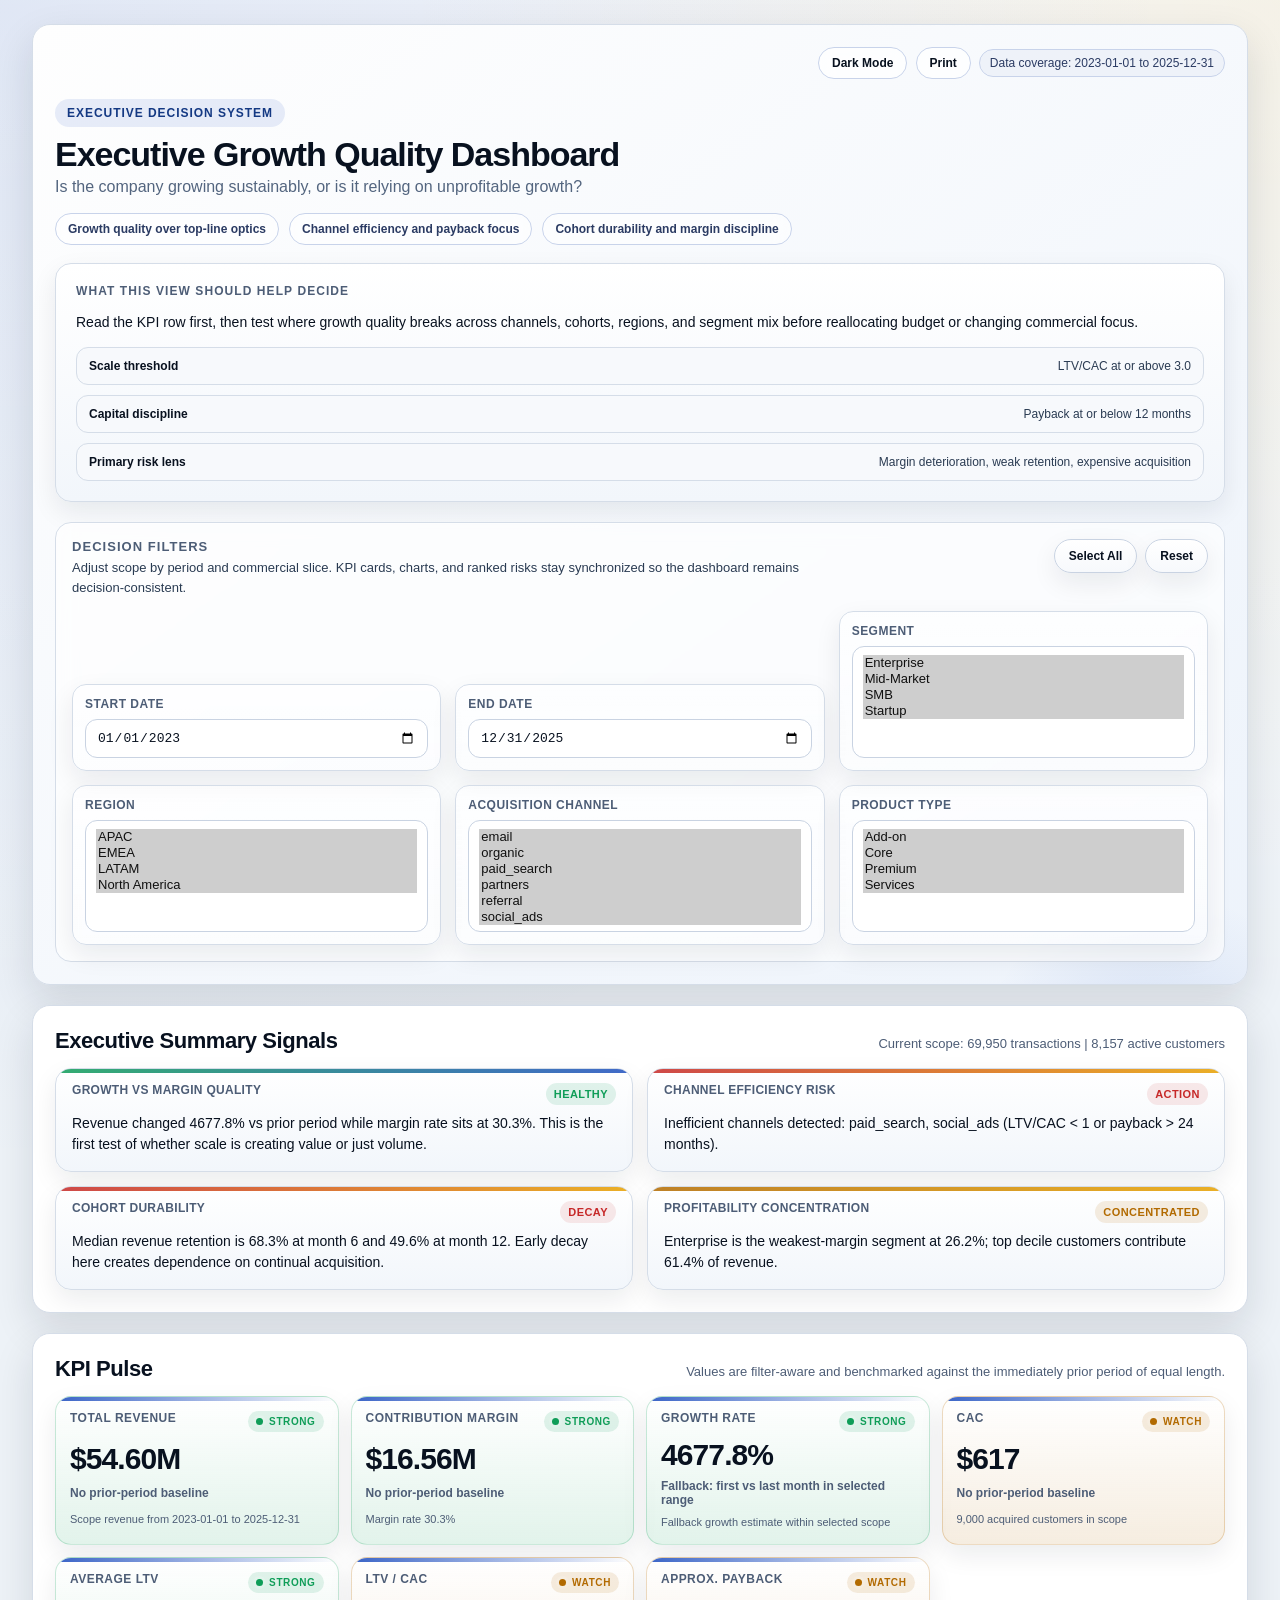
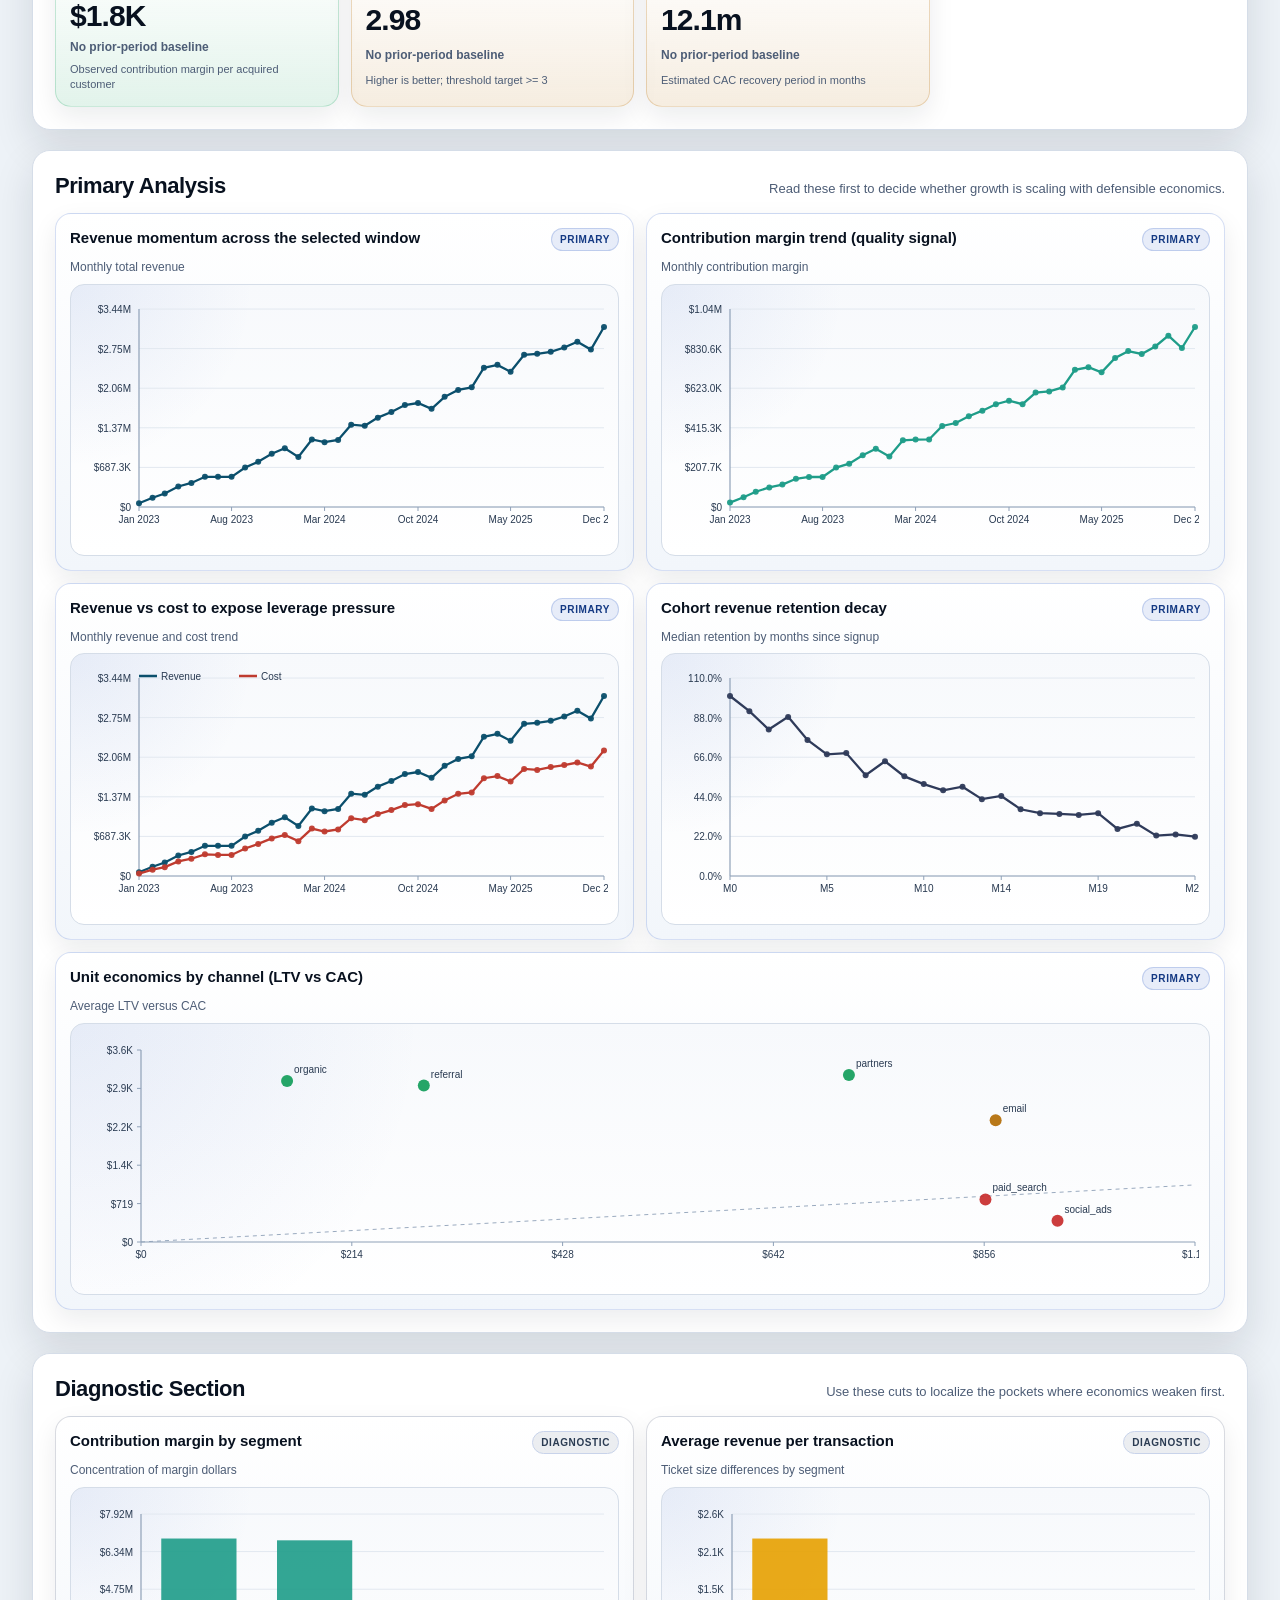
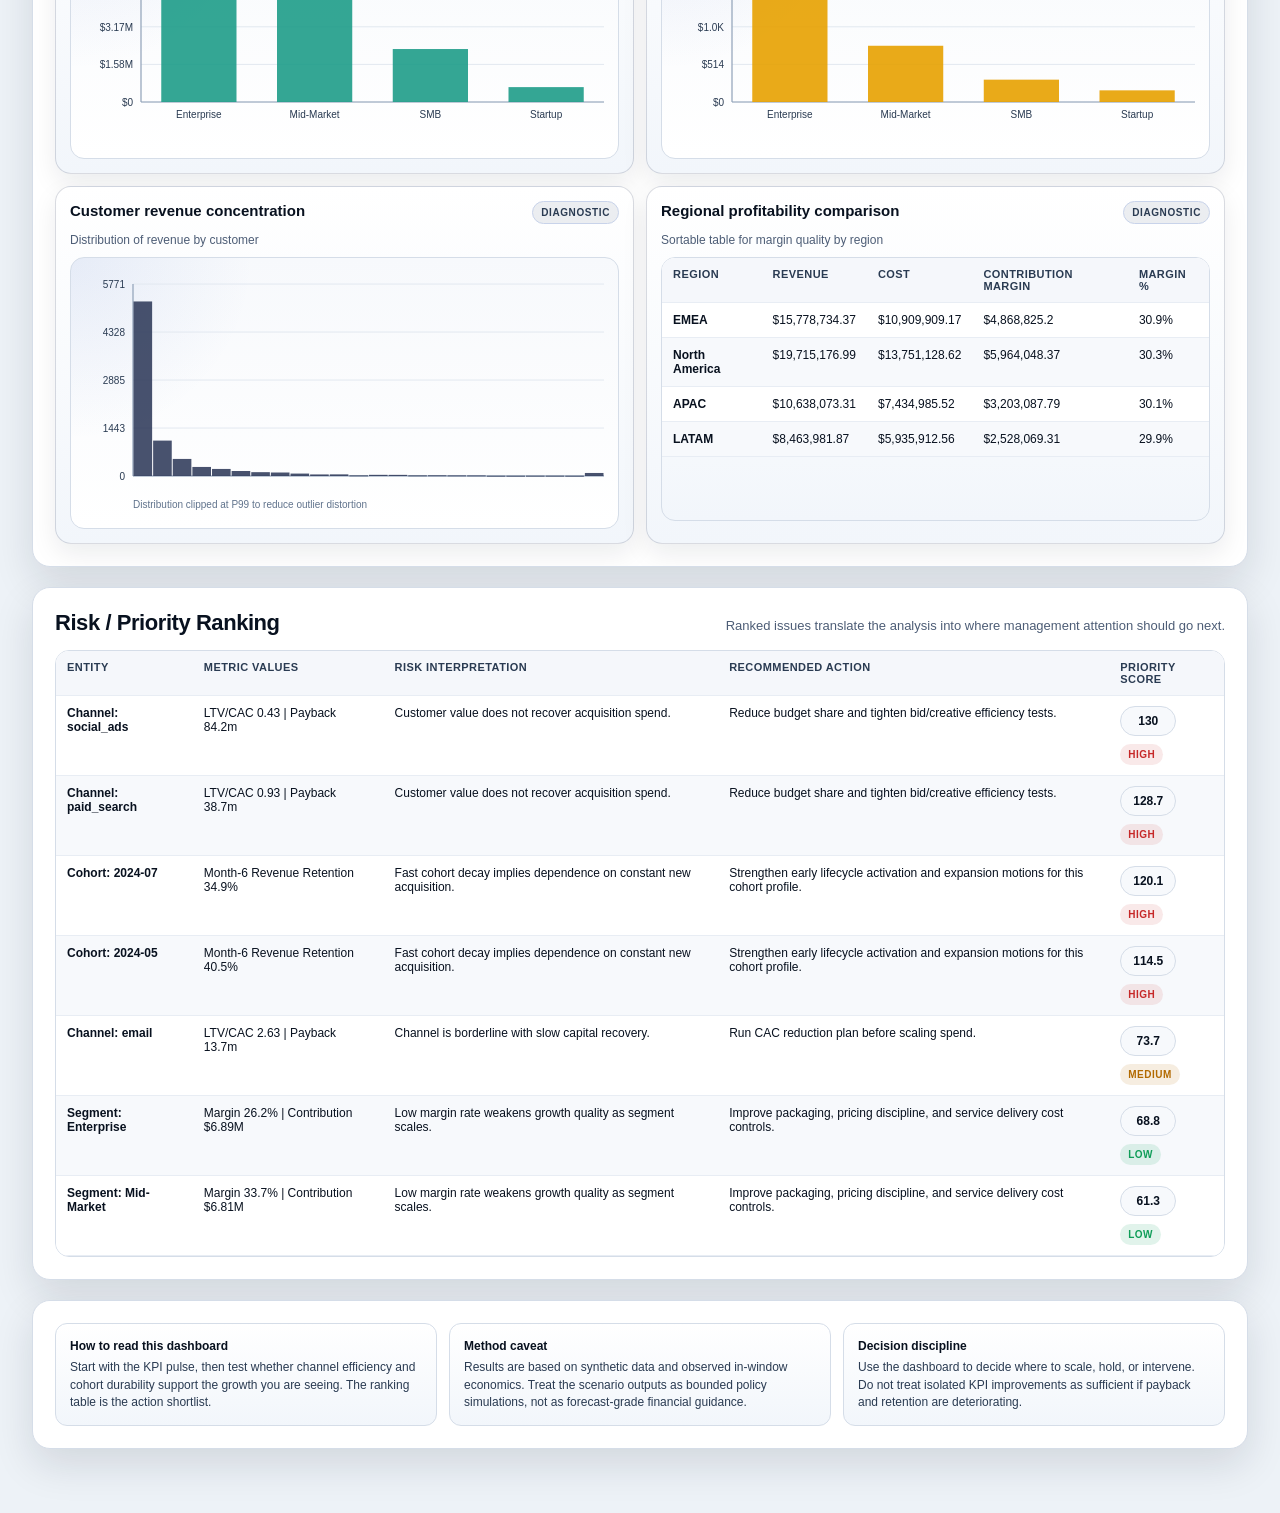
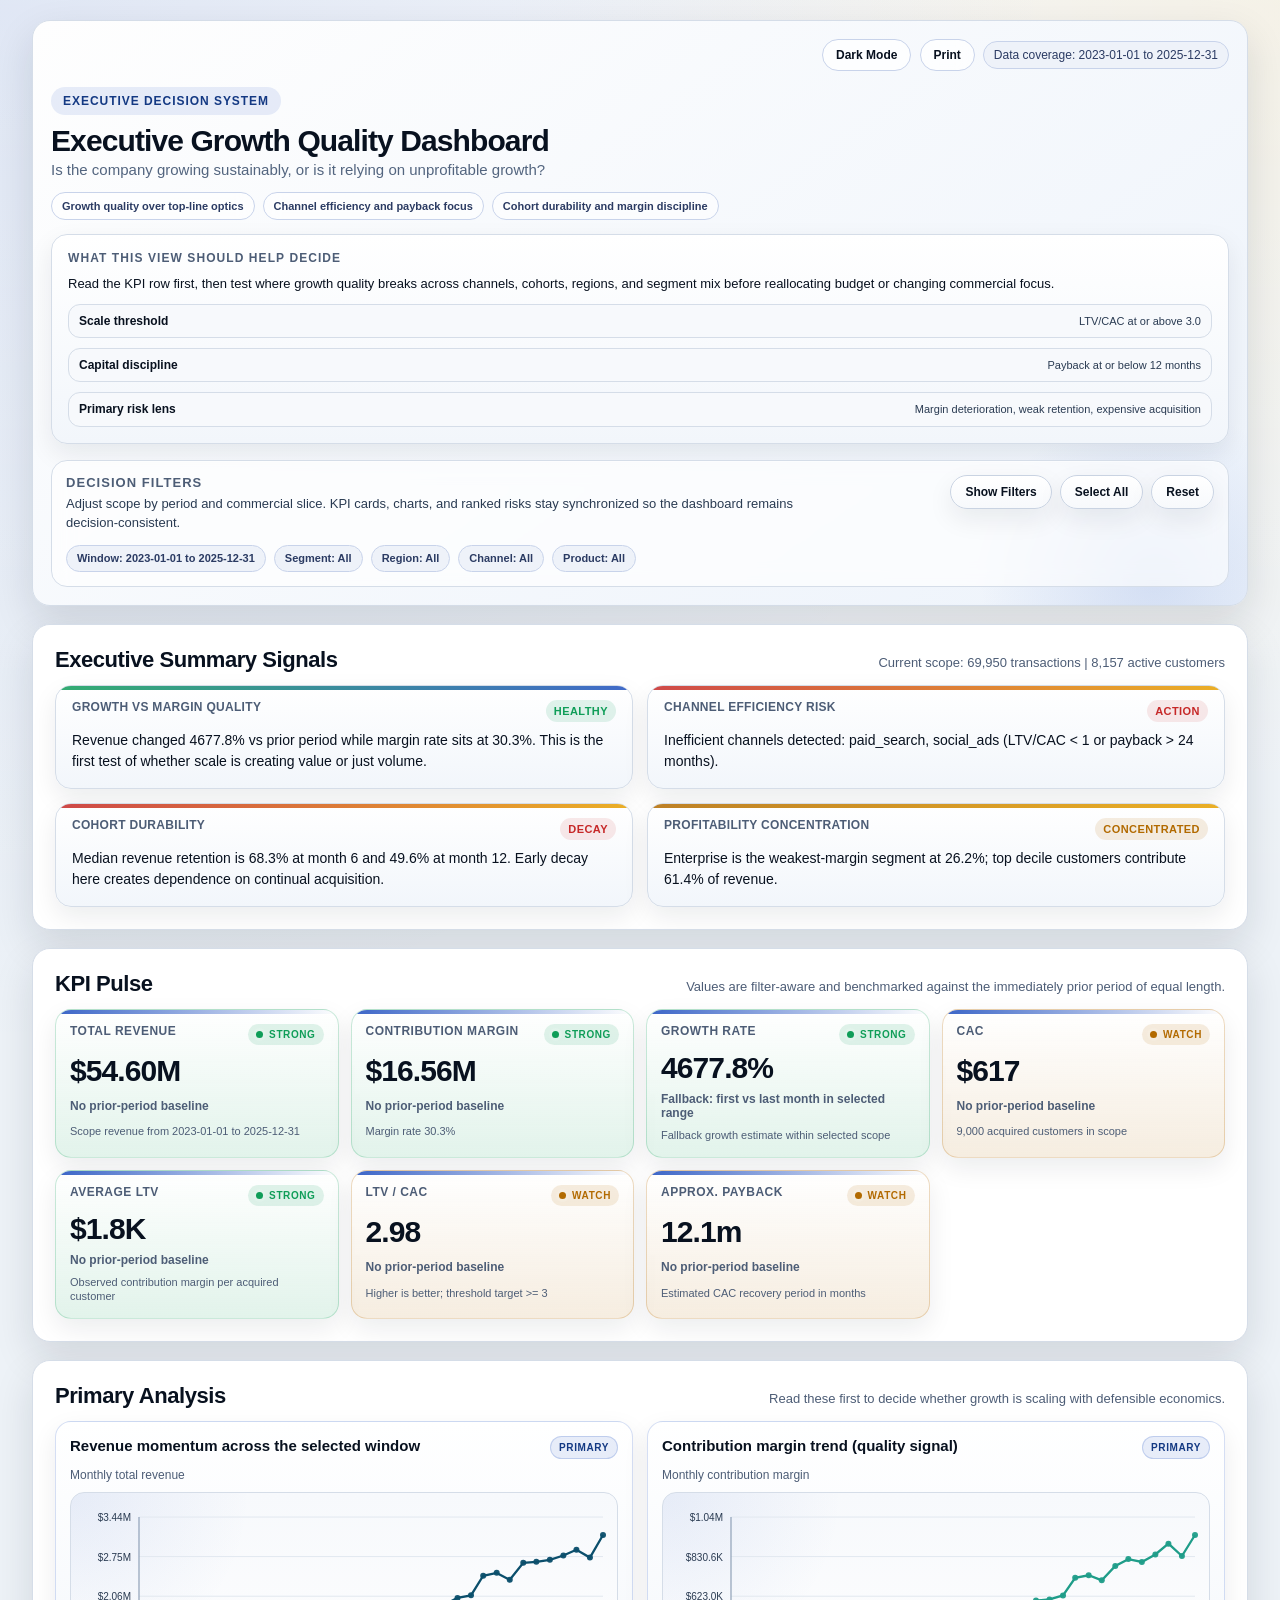
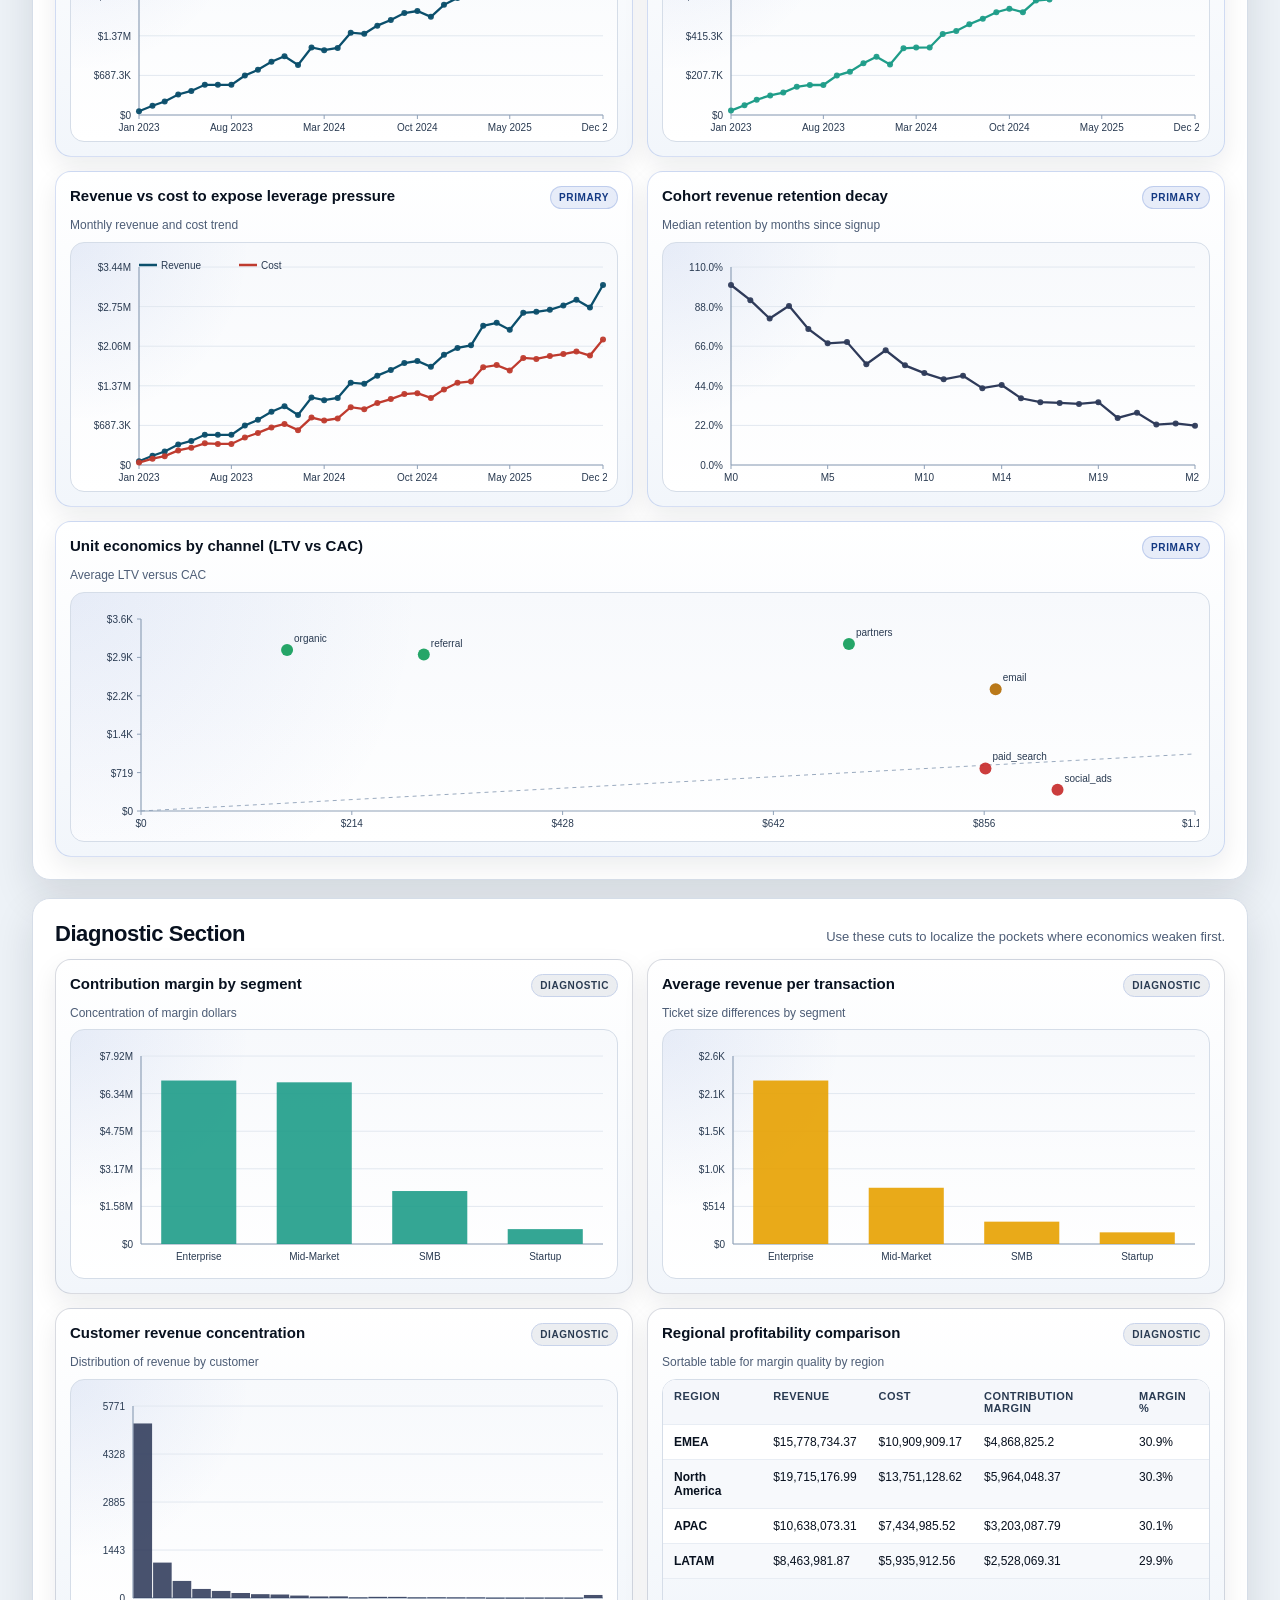
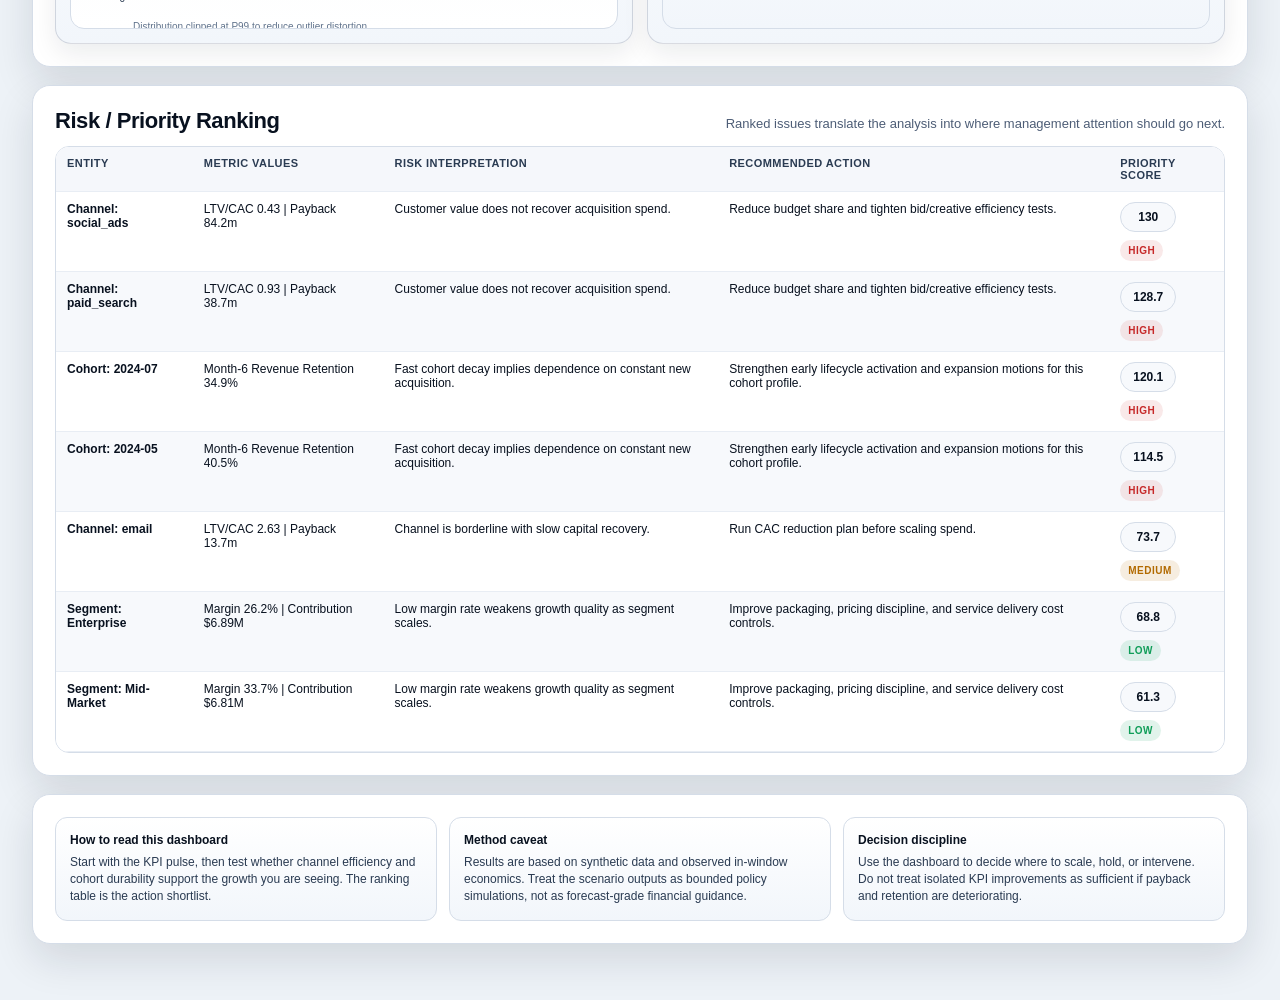
